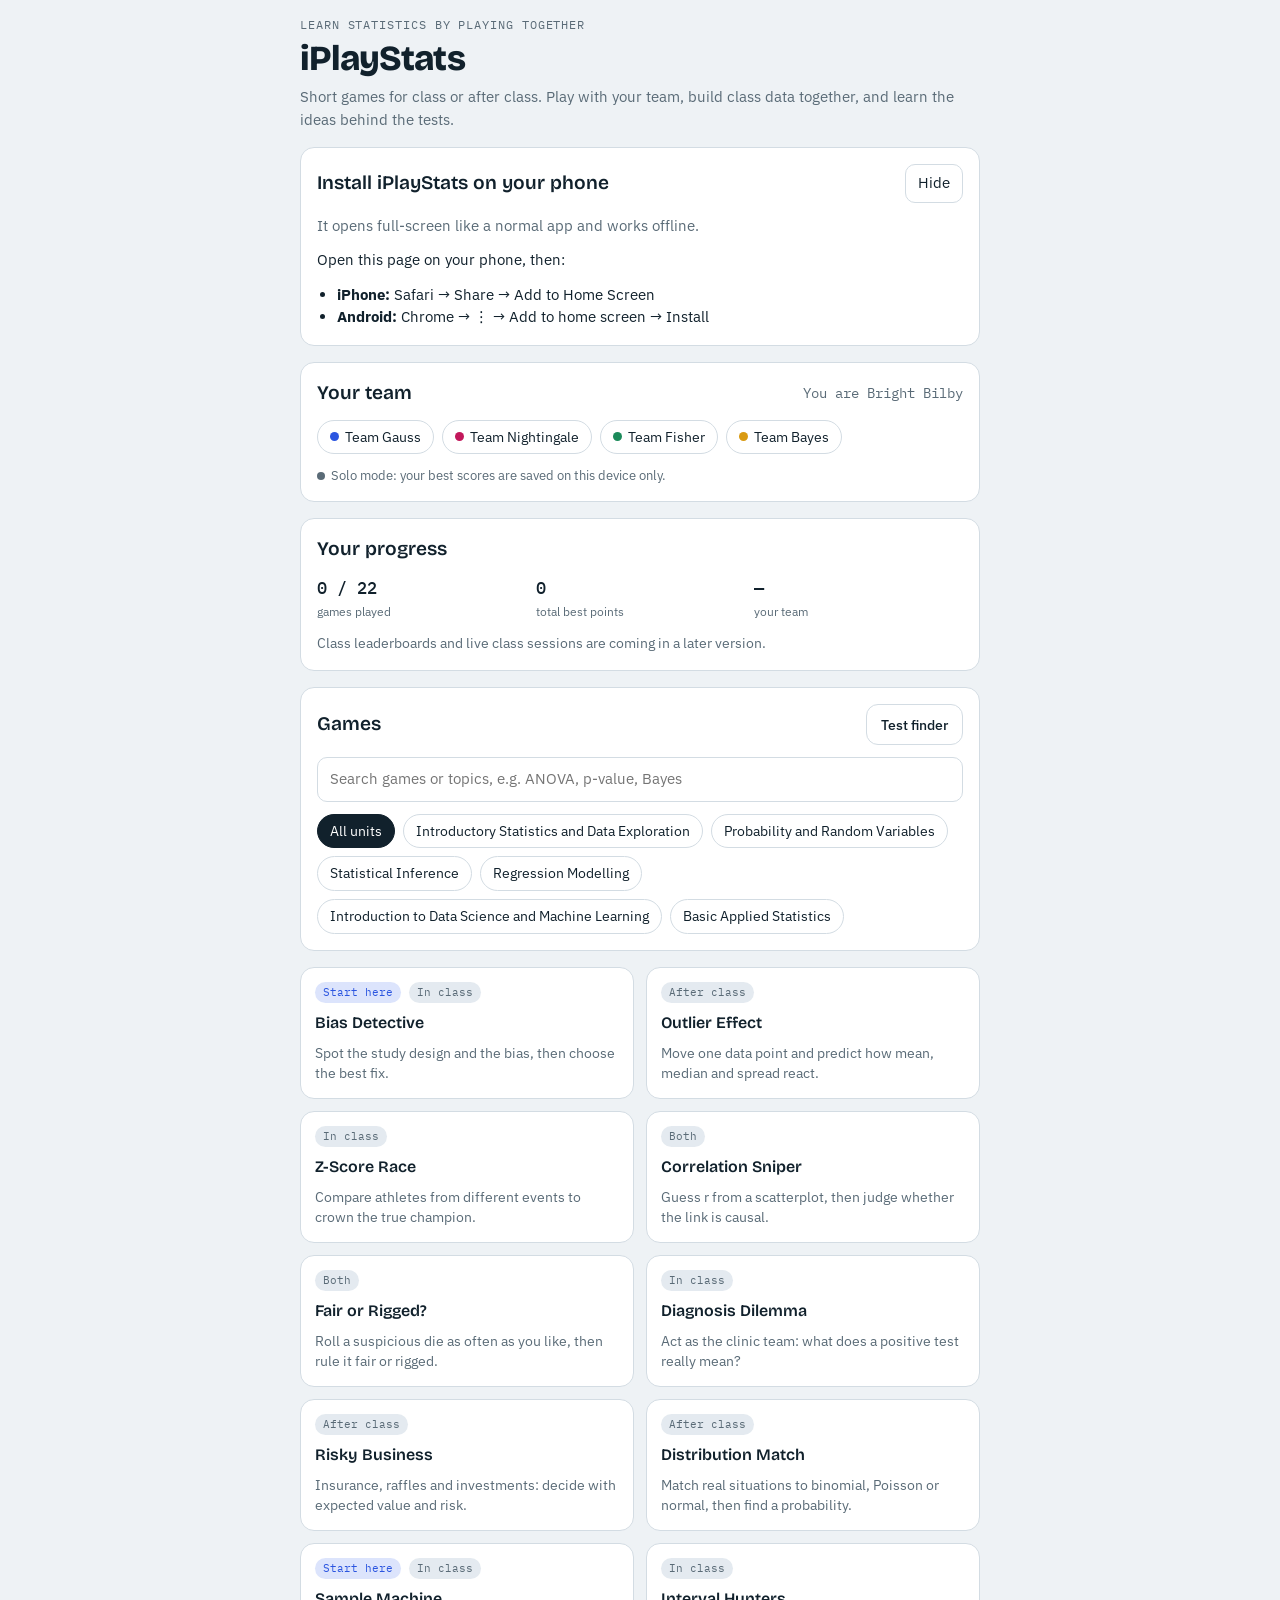
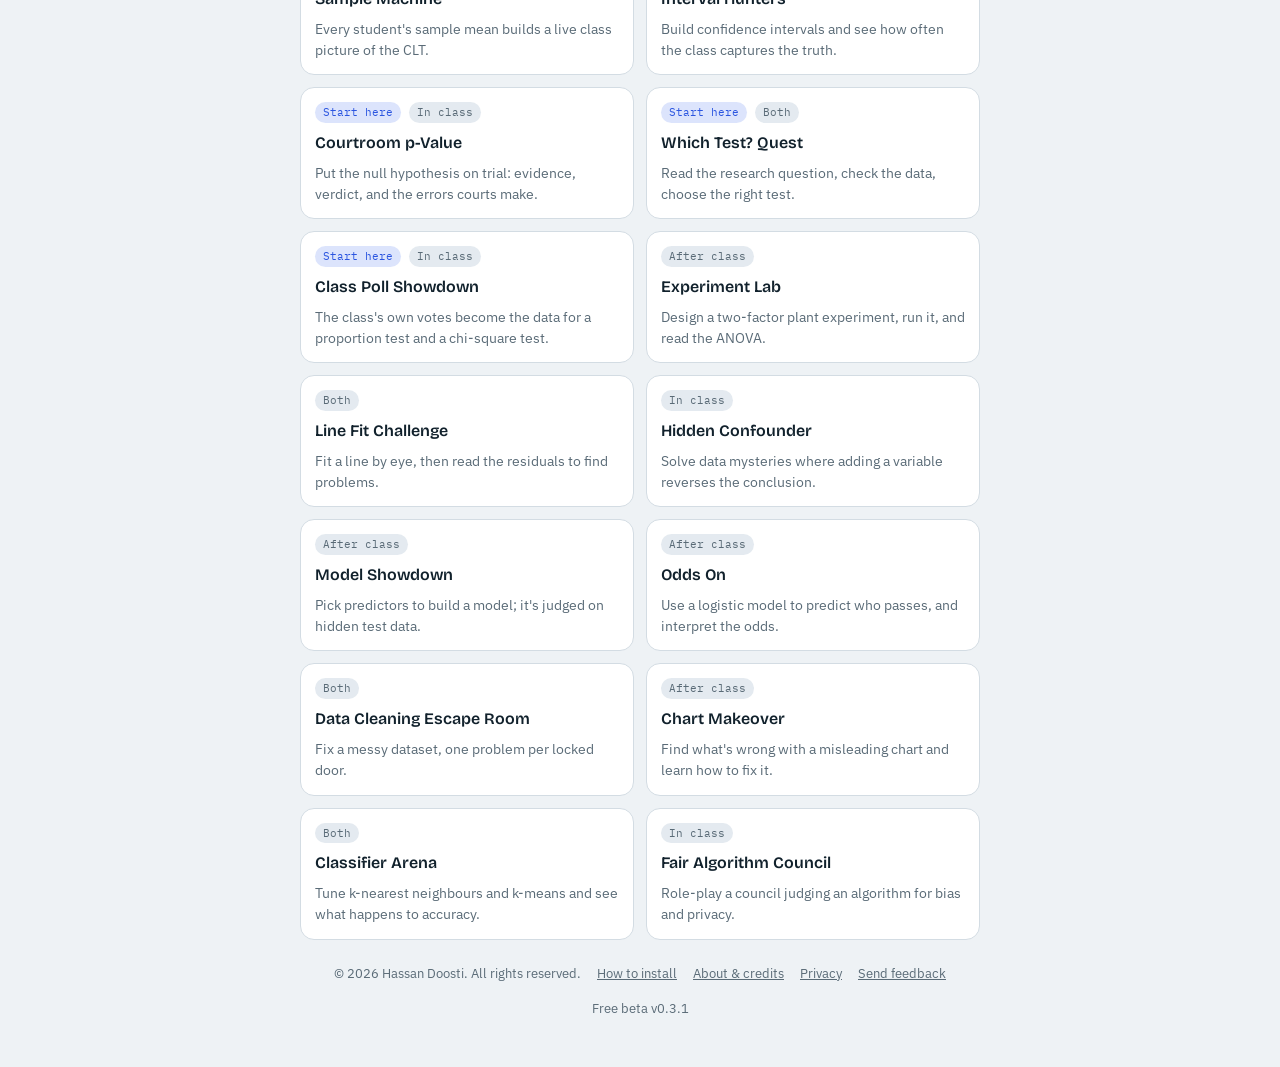
==== index.html @ 20b8076e "v0.3.1: show install guide again" ====
<!doctype html>
<html lang="en">
<head>
<meta charset="utf-8">
<meta name="viewport" content="width=device-width,initial-scale=1,viewport-fit=cover">
<meta name="description" content="22 short games for learning statistics and data science, for class or after class.">
<meta name="theme-color" content="#2B55E0">
<link rel="manifest" href="manifest.webmanifest">
<link rel="icon" href="icons/icon-192.png">
<link rel="apple-touch-icon" href="icons/apple-touch-icon.png">
<meta name="apple-mobile-web-app-capable" content="yes">
<meta name="apple-mobile-web-app-title" content="iPlayStats">
<style>:root{padding-top:env(safe-area-inset-top,0px);padding-bottom:env(safe-area-inset-bottom,0px)}body{margin:0}img{max-width:100%}[hidden]{display:none!important}</style>
<title>iPlayStats</title>
<meta name="claude:viewport-fit-sides" content="cover">
<link rel="preconnect" href="https://fonts.googleapis.com">
<link rel="preconnect" href="https://fonts.gstatic.com" crossorigin>
<link rel="stylesheet" href="https://fonts.googleapis.com/css2?family=Bricolage+Grotesque:opsz,wght@12..96,600;12..96,800&family=IBM+Plex+Sans:wght@400;500;600&family=IBM+Plex+Mono:wght@500&display=swap">
<style>
/* Layout: a phone-first arcade hub — one column of game cards, each game opens full-width with a back bar. */
:root{
  --bg:#EEF2F5; --panel:#FFFFFF; --ink:#11212C; --muted:#5A6B77; --line:#D3DCE3; --soft:#E4EAF0;
  --pop:#D99A12; --mean:#2B55E0; --mean-soft:#DCE4FC; --curve:#C2185B; --ok:#1B8A5A; --bad:#C23A2B;
  --t1:#2B55E0; --t2:#C2185B; --t3:#1B8A5A; --t4:#D99A12; --on-accent:#FFFFFF;
  --display:"Bricolage Grotesque","Segoe UI",system-ui,sans-serif;
  --body:"IBM Plex Sans",system-ui,-apple-system,"Segoe UI",sans-serif;
  --mono:"IBM Plex Mono",ui-monospace,"SFMono-Regular",Menlo,monospace;
}
@media (prefers-color-scheme: dark){:root:not([data-theme="light"]){
  --bg:#0D161D; --panel:#15212A; --ink:#E7EEF3; --muted:#93A4B1; --line:#283844; --soft:#1C2A35;
  --pop:#F0B53A; --mean:#7C9BFF; --mean-soft:#1E2B55; --curve:#FF6FA5; --ok:#4CC98D; --bad:#FF7A6B;
  --t1:#7C9BFF; --t2:#FF6FA5; --t3:#4CC98D; --t4:#F0B53A; --on-accent:#0D161D; color-scheme:dark}}
:root[data-theme="dark"]{
  --bg:#0D161D; --panel:#15212A; --ink:#E7EEF3; --muted:#93A4B1; --line:#283844; --soft:#1C2A35;
  --pop:#F0B53A; --mean:#7C9BFF; --mean-soft:#1E2B55; --curve:#FF6FA5; --ok:#4CC98D; --bad:#FF7A6B;
  --t1:#7C9BFF; --t2:#FF6FA5; --t3:#4CC98D; --t4:#F0B53A; --on-accent:#0D161D; color-scheme:dark}
*{box-sizing:border-box}
body{background:var(--bg);color:var(--ink);font-family:var(--body);font-size:15px;line-height:1.5;
  padding-left:max(16px,env(safe-area-inset-left,0px));padding-right:max(16px,env(safe-area-inset-right,0px));padding-block:16px 48px}
.wrap{max-width:680px;margin:0 auto;display:flex;flex-direction:column;gap:16px}
h1,h2,h3{font-family:var(--display);margin:0;text-wrap:balance}
h1{font-size:2.2rem;font-weight:800;letter-spacing:-.02em;line-height:1.05}
h2{font-size:1.2rem;font-weight:600}
h3{font-size:1rem;font-weight:600}
p{margin:0}
.eyebrow{font-family:var(--mono);font-size:.72rem;letter-spacing:.08em;text-transform:uppercase;color:var(--muted)}
.lead{color:var(--muted)}
.card{background:var(--panel);border:1px solid var(--line);border-radius:14px;padding:16px;display:flex;flex-direction:column;gap:12px;min-width:0}
.row{display:flex;flex-wrap:wrap;gap:8px;align-items:center}
.between{justify-content:space-between}
.chip{font:inherit;font-size:.86rem;border:1.5px solid var(--line);background:transparent;color:var(--ink);border-radius:999px;padding:6px 12px;cursor:pointer;display:inline-flex;gap:6px;align-items:center}
.chip .dot{width:9px;height:9px;border-radius:50%}
.chip[aria-pressed="true"]{border-color:var(--ink);background:var(--ink);color:var(--panel)}
.tag{font-family:var(--mono);font-size:.7rem;padding:2px 8px;border-radius:999px;background:var(--soft);color:var(--muted);white-space:nowrap}
.tag.star{background:var(--mean-soft);color:var(--mean)}
button:focus-visible,input:focus-visible,select:focus-visible,a:focus-visible{outline:3px solid var(--mean);outline-offset:2px}
.btn{font:inherit;font-weight:600;border:0;border-radius:12px;padding:11px 18px;cursor:pointer;background:var(--mean);color:var(--on-accent);font-size:.98rem}
.btn[disabled]{opacity:.45;cursor:not-allowed}
.btn.ghost{background:transparent;color:var(--ink);border:1.5px solid var(--line);font-weight:500;font-size:.9rem;padding:9px 14px}
.btn.warn{background:var(--curve)}
.seg{display:inline-flex;flex-wrap:wrap;border:1.5px solid var(--line);border-radius:10px;overflow:hidden}
.seg button{font:inherit;font-family:var(--mono);font-size:.86rem;border:0;background:transparent;color:var(--ink);padding:8px 12px;cursor:pointer}
.seg button[aria-pressed="true"]{background:var(--mean);color:var(--on-accent)}
input[type=range]{width:100%;accent-color:var(--mean)}
input[type=search],select{font:inherit;width:100%;padding:10px 12px;border-radius:10px;border:1.5px solid var(--line);background:var(--panel);color:var(--ink)}
svg{display:block;width:100%;height:auto;max-width:100%}
.axis{font-family:var(--mono);font-size:9px;fill:var(--muted)}
.big{font-family:var(--display);font-size:2.2rem;font-weight:800;color:var(--mean);line-height:1;font-variant-numeric:tabular-nums}
.num{font-family:var(--mono);font-variant-numeric:tabular-nums}
.stats{display:grid;grid-template-columns:repeat(3,minmax(0,1fr));gap:10px}
.stat{display:flex;flex-direction:column;gap:2px;min-width:0}
.stat b{font-family:var(--mono);font-weight:500;font-size:1.05rem;font-variant-numeric:tabular-nums}
.stat span{font-size:.75rem;color:var(--muted)}
.status{font-size:.8rem;color:var(--muted);display:flex;gap:6px;align-items:center}
.status .led{width:8px;height:8px;border-radius:50%;background:var(--muted);flex:none}
.status.live .led{background:var(--ok)}
.games{display:grid;grid-template-columns:repeat(2,minmax(0,1fr));gap:12px}
.gcard{text-align:left;font:inherit;color:var(--ink);background:var(--panel);border:1px solid var(--line);border-radius:14px;padding:14px;cursor:pointer;display:flex;flex-direction:column;gap:8px;min-width:0}
.gcard:hover{border-color:var(--mean)}
.gcard p{font-size:.86rem;color:var(--muted)}
.gcard .best{font-family:var(--mono);font-size:.75rem;color:var(--ok)}
.board{display:flex;flex-direction:column;gap:8px}
.bar{height:8px;border-radius:4px;background:var(--soft);overflow:hidden}
.bar i{display:block;height:100%;border-radius:4px}
.topbar{position:sticky;top:env(safe-area-inset-top,0px);z-index:5;background:var(--bg);padding-block:8px;display:flex;gap:10px;align-items:center}
body::before{content:"";position:fixed;inset:0 0 auto;height:env(safe-area-inset-top,0px);z-index:10;background:var(--bg)}
.back{font:inherit;border:1.5px solid var(--line);background:var(--panel);color:var(--ink);border-radius:10px;padding:7px 12px;cursor:pointer}
.stem{font-size:1rem}
.choices{display:flex;flex-direction:column;gap:8px}
.choice{font:inherit;text-align:left;border:1.5px solid var(--line);background:var(--panel);color:var(--ink);border-radius:12px;padding:11px 14px;cursor:pointer}
.choice:hover:not([disabled]){border-color:var(--mean)}
.choice.right{border-color:var(--ok);background:color-mix(in srgb,var(--ok) 12%,var(--panel))}
.choice.wrong{border-color:var(--bad);background:color-mix(in srgb,var(--bad) 10%,var(--panel))}
.choice[disabled]{cursor:default}
.feedback{border-left:4px solid var(--ok);padding:10px 12px;background:var(--bg);border-radius:0 10px 10px 0}
.feedback.no{border-left-color:var(--bad)}
.dots{display:flex;gap:5px;flex-wrap:wrap}
.dots i{width:22px;height:6px;border-radius:3px;background:var(--line)}
.dots i.ok{background:var(--ok)}.dots i.no{background:var(--bad)}.dots i.cur{background:var(--mean)}
.role{font-family:var(--mono);font-size:.75rem;padding:3px 10px;border-radius:999px;background:var(--mean-soft);color:var(--mean);align-self:flex-start}
table.t{border-collapse:collapse;width:100%;font-size:.85rem}
table.t th,table.t td{border-bottom:1px solid var(--line);padding:6px 8px;text-align:left;vertical-align:top}
table.t th{font-family:var(--mono);font-size:.72rem;color:var(--muted);font-weight:500;text-transform:uppercase;letter-spacing:.05em}
.scroll{overflow-x:auto;max-width:100%}
.legend{display:flex;flex-wrap:wrap;gap:12px;font-size:.78rem;color:var(--muted)}
.legend i{display:inline-block;width:14px;height:3px;vertical-align:middle;margin-right:5px;border-radius:2px}
.toast{position:fixed;left:50%;transform:translateX(-50%);bottom:calc(16px + env(safe-area-inset-bottom,0px));background:var(--ink);color:var(--panel);padding:10px 16px;border-radius:12px;font-size:.9rem;z-index:20;max-width:calc(100% - 32px)}
.drop{animation:drop .45s ease-out both}
@keyframes drop{from{opacity:0;transform:translateY(-12px)}to{opacity:1;transform:none}}
@media (prefers-reduced-motion: reduce){.drop{animation:none}}
@media (max-width:440px){h1{font-size:1.85rem}.games{grid-template-columns:minmax(0,1fr)}.stats{grid-template-columns:repeat(2,minmax(0,1fr))}}
</style>
</head>
<body>
<div class="wrap" id="app"></div>
<div class="toast" id="toast" hidden></div>

<script src="config.js"></script>
<script>
/* ================= iPlayStats core ================= */
(function(){
const A = window.APP = {games:[]};
A.reg = g => A.games.push(g);

/* ---------- units ---------- */
A.UNITS = {
  intro:{name:"Introductory Statistics and Data Exploration"},
  prob:{name:"Probability and Random Variables"},
  inf:{name:"Statistical Inference"},
  reg:{name:"Regression Modelling"},
  ds:{name:"Introduction to Data Science and Machine Learning"},
  bas:{name:"Basic Applied Statistics"}
};
A.TEAMS = [{id:"gauss",name:"Team Gauss",c:"var(--t1)"},{id:"nightingale",name:"Team Nightingale",c:"var(--t2)"},{id:"fisher",name:"Team Fisher",c:"var(--t3)"},{id:"bayes",name:"Team Bayes",c:"var(--t4)"}];

/* ---------- test finder ---------- */
const IA="Statistical Inference; Basic Applied Statistics", BA="Basic Applied Statistics", RG="Regression Modelling";
A.TESTS = [
 ["Comparing means","One-sample t-test","One mean vs a target value",IA],
 ["Comparing means","Two-sample (independent) t-test","Means of two separate groups",IA],
 ["Comparing means","Paired t-test","Two measurements on the same subjects",IA],
 ["Comparing means","One-way ANOVA","Means of 3+ groups, one factor",BA],
 ["Comparing means","Two-way ANOVA","Two factors and their interaction",BA],
 ["Proportions and categorical data","One-sample proportion test","One proportion vs a target value",IA],
 ["Proportions and categorical data","Two-sample proportion test","Proportions of two groups",IA],
 ["Proportions and categorical data","Chi-square goodness-of-fit","One categorical variable vs an expected distribution",IA],
 ["Proportions and categorical data","Chi-square test of independence","Association between two categorical variables",IA],
 ["Nonparametric alternatives","Sign test / Wilcoxon signed-rank","Instead of one-sample or paired t-test",BA],
 ["Nonparametric alternatives","Mann–Whitney U","Instead of two-sample t-test",BA],
 ["Nonparametric alternatives","Kruskal–Wallis","Instead of one-way ANOVA",BA],
 ["Nonparametric alternatives","Friedman","Instead of repeated-measures or blocked ANOVA",BA],
 ["Simulation-based inference","Bootstrap confidence interval","Interval estimate without formula assumptions","Statistical Inference"],
 ["Simulation-based inference","Randomisation (permutation) test","Group comparison without formula assumptions","Statistical Inference"],
 ["Relationships and models","Test for correlation","Linear association between two numeric variables",RG],
 ["Relationships and models","t-test for a regression coefficient","Whether a predictor matters, others held constant",RG],
 ["Relationships and models","F-test (overall or nested models)","Comparing a fuller model with a simpler one",RG],
 ["Relationships and models","Wald / likelihood-ratio test (logistic)","Predictors of a binary outcome",RG],
 ["Model evaluation","Train/test split and cross-validation","Checking a predictive model on unseen data","Introduction to Data Science and Machine Learning"]
];

/* ---------- random + stats ---------- */
const S = A.S = {};
S.mulberry = a => () => {a|=0;a=a+0x6D2B79F5|0;let t=Math.imul(a^a>>>15,1|a);t=t+Math.imul(t^t>>>7,61|t)^t;return((t^t>>>14)>>>0)/4294967296};
S.r = Math.random;
S.unif = (a,b) => a + (b-a)*S.r();
S.int = (a,b) => Math.floor(S.unif(a,b+1));
S.pick = arr => arr[Math.floor(S.r()*arr.length)];
S.shuffle = arr => {const a=arr.slice();for(let i=a.length-1;i>0;i--){const j=Math.floor(S.r()*(i+1));[a[i],a[j]]=[a[j],a[i]]}return a};
S.norm = (m=0,s=1) => {let u=0,v=0;while(!u)u=S.r();while(!v)v=S.r();return m+s*Math.sqrt(-2*Math.log(u))*Math.cos(2*Math.PI*v)};
S.mean = a => a.reduce((x,y)=>x+y,0)/a.length;
S.sd = a => {const m=S.mean(a);return Math.sqrt(a.reduce((x,y)=>x+(y-m)**2,0)/(a.length-1))};
S.median = a => {const b=a.slice().sort((x,y)=>x-y),n=b.length;return n%2?b[(n-1)/2]:(b[n/2-1]+b[n/2])/2};
S.cor = (x,y) => {const mx=S.mean(x),my=S.mean(y);let sxy=0,sxx=0,syy=0;for(let i=0;i<x.length;i++){sxy+=(x[i]-mx)*(y[i]-my);sxx+=(x[i]-mx)**2;syy+=(y[i]-my)**2}return sxy/Math.sqrt(sxx*syy)};
S.fmt = (x,d=2) => (x==null||!isFinite(x))?"—":(+x).toFixed(d);
S.pfmt = p => p<0.001?"< 0.001":p.toFixed(3);
function erf(x){const t=1/(1+0.3275911*Math.abs(x));const y=1-(((((1.061405429*t-1.453152027)*t)+1.421413741)*t-0.284496736)*t+0.254829592)*t*Math.exp(-x*x);return x>=0?y:-y}
S.ncdf = z => 0.5*(1+erf(z/Math.SQRT2));
S.npdf = (x,m=0,s=1) => Math.exp(-0.5*((x-m)/s)**2)/(s*Math.sqrt(2*Math.PI));
S.qnorm = p => {const a=[-39.6968302866538,220.946098424521,-275.928510446969,138.357751867269,-30.6647980661472,2.50662827745924],b=[-54.4760987982241,161.585836858041,-155.698979859887,66.8013118877197,-13.2806815528857],c=[-0.00778489400243029,-0.322396458041136,-2.40075827716184,-2.54973253934373,4.37466414146497,2.93816398269878],d=[0.00778469570904146,0.32246712907004,2.445134137143,3.75440866190742];const pl=0.02425;let q,r;if(p<pl){q=Math.sqrt(-2*Math.log(p));return(((((c[0]*q+c[1])*q+c[2])*q+c[3])*q+c[4])*q+c[5])/((((d[0]*q+d[1])*q+d[2])*q+d[3])*q+1)}if(p<=1-pl){q=p-0.5;r=q*q;return(((((a[0]*r+a[1])*r+a[2])*r+a[3])*r+a[4])*r+a[5])*q/(((((b[0]*r+b[1])*r+b[2])*r+b[3])*r+b[4])*r+1)}q=Math.sqrt(-2*Math.log(1-p));return-(((((c[0]*q+c[1])*q+c[2])*q+c[3])*q+c[4])*q+c[5])/((((d[0]*q+d[1])*q+d[2])*q+d[3])*q+1)};
function lgamma(x){const g=[76.18009172947146,-86.50532032941677,24.01409824083091,-1.231739572450155,0.1208650973866179e-2,-0.5395239384953e-5];let y=x,t=x+5.5;t-=(x+0.5)*Math.log(t);let s=1.000000000190015;for(let j=0;j<6;j++)s+=g[j]/++y;return -t+Math.log(2.5066282746310005*s/x)}
function betacf(a,b,x){let m,m2,aa,c=1,d=1-(a+b)*x/(a+1),del,h,qab=a+b,qap=a+1,qam=a-1;if(Math.abs(d)<1e-30)d=1e-30;d=1/d;h=d;for(m=1;m<=200;m++){m2=2*m;aa=m*(b-m)*x/((qam+m2)*(a+m2));d=1+aa*d;if(Math.abs(d)<1e-30)d=1e-30;c=1+aa/c;if(Math.abs(c)<1e-30)c=1e-30;d=1/d;h*=d*c;aa=-(a+m)*(qab+m)*x/((a+m2)*(qap+m2));d=1+aa*d;if(Math.abs(d)<1e-30)d=1e-30;c=1+aa/c;if(Math.abs(c)<1e-30)c=1e-30;d=1/d;del=d*c;h*=del;if(Math.abs(del-1)<3e-12)break}return h}
S.ibeta = (x,a,b) => {if(x<=0)return 0;if(x>=1)return 1;const bt=Math.exp(lgamma(a+b)-lgamma(a)-lgamma(b)+a*Math.log(x)+b*Math.log(1-x));return x<(a+1)/(a+b+2)?bt*betacf(a,b,x)/a:1-bt*betacf(b,a,1-x)/b};
S.tcdf = (t,df) => {const x=df/(df+t*t),p=0.5*S.ibeta(x,df/2,0.5);return t>0?1-p:p};
S.tp2 = (t,df) => 2*(1-S.tcdf(Math.abs(t),df));
S.tq = (p,df) => {let lo=-60,hi=60;for(let i=0;i<80;i++){const m=(lo+hi)/2;if(S.tcdf(m,df)<p)lo=m;else hi=m}return (lo+hi)/2};
S.fp = (f,d1,d2) => f<=0?1:S.ibeta(d2/(d2+d1*f),d2/2,d1/2);
function gser(a,x){let sum=1/a,del=sum,ap=a;for(let n=0;n<300;n++){ap++;del*=x/ap;sum+=del;if(Math.abs(del)<Math.abs(sum)*1e-12)break}return sum*Math.exp(-x+a*Math.log(x)-lgamma(a))}
function gcf(a,x){let b=x+1-a,c=1e30,d=1/b,h=d;for(let i=1;i<300;i++){const an=-i*(i-a);b+=2;d=an*d+b;if(Math.abs(d)<1e-30)d=1e-30;c=b+an/c;if(Math.abs(c)<1e-30)c=1e-30;d=1/d;const del=d*c;h*=del;if(Math.abs(del-1)<1e-12)break}return Math.exp(-x+a*Math.log(x)-lgamma(a))*h}
S.chip = (x,df) => {if(x<=0)return 1;const a=df/2,xx=x/2;return xx<a+1?1-gser(a,xx):gcf(a,xx)};
S.binom = (n,k,p) => {let c=1;for(let i=0;i<k;i++)c=c*(n-i)/(i+1);return c*p**k*(1-p)**(n-k)};
S.pois = (l,k) => {let r=Math.exp(-l);for(let i=1;i<=k;i++)r*=l/i;return r};

/* ---------- charts ---------- */
const C = A.C = {};
C.W = 360;
C.scale = (d0,d1,r0,r1) => v => r0+(v-d0)/(d1-d0)*(r1-r0);
C.xaxis = (sx,y,lo,hi,step,fmt=v=>v,label="") => {let s=`<line x1="${sx(lo)}" x2="${sx(hi)}" y1="${y}" y2="${y}" stroke="var(--line)"/>`;for(let t=lo;t<=hi+1e-9;t+=step){const v=+t.toFixed(6);s+=`<line x1="${sx(v)}" x2="${sx(v)}" y1="${y}" y2="${y+4}" stroke="var(--line)"/><text class="axis" x="${sx(v)}" y="${y+14}" text-anchor="middle">${fmt(v)}</text>`}if(label)s+=`<text class="axis" x="${sx(hi)}" y="${y+26}" text-anchor="end">${label}</text>`;return s};
C.yaxis = (sy,x,lo,hi,step,fmt=v=>v) => {let s=`<line x1="${x}" x2="${x}" y1="${sy(lo)}" y2="${sy(hi)}" stroke="var(--line)"/>`;for(let t=lo;t<=hi+1e-9;t+=step){const v=+t.toFixed(6);s+=`<line x1="${x-4}" x2="${x}" y1="${sy(v)}" y2="${sy(v)}" stroke="var(--line)"/><text class="axis" x="${x-6}" y="${sy(v)+3}" text-anchor="end">${fmt(v)}</text>`}return s};
C.svg = (h,inner,label) => `<svg viewBox="0 0 ${C.W} ${h}" role="img" aria-label="${A.esc(label||"chart")}">${inner}</svg>`;
C.bars = (labels,vals,opts={}) => {const H=opts.h||170,b=H-34,t=12,L=30,R=C.W-8,mx=opts.max||Math.max(1,...vals),bw=(R-L)/vals.length;let s="";const sy=C.scale(0,mx,b,t);s+=C.yaxis(sy,L,0,mx,niceStep(mx),v=>opts.pct?Math.round(v*100)+"%":+v.toFixed(2));vals.forEach((v,i)=>{s+=`<rect x="${L+i*bw+bw*0.15}" y="${sy(v)}" width="${bw*0.7}" height="${b-sy(v)}" rx="2" fill="${(opts.colors&&opts.colors[i])||"var(--mean)"}"/><text class="axis" x="${L+i*bw+bw/2}" y="${b+14}" text-anchor="middle">${A.esc(labels[i])}</text>`});if(opts.ref!=null)s+=`<line x1="${L}" x2="${R}" y1="${sy(opts.ref)}" y2="${sy(opts.ref)}" stroke="var(--curve)" stroke-dasharray="4 3" stroke-width="1.5"/>`;return C.svg(H,s,opts.label)};
function niceStep(mx){const raw=mx/4,p=10**Math.floor(Math.log10(raw)),m=raw/p;return (m<1.5?1:m<3?2:m<7?5:10)*p}
C.nice = niceStep;

/* ---------- utils ---------- */
A.esc = s => String(s).replace(/[&<>"]/g,c=>({"&":"&amp;","<":"&lt;",">":"&gt;",'"':"&quot;"}[c]));
A.h = (tag,attrs={},html="") => {const e=document.createElement(tag);for(const k in attrs){if(k==="class")e.className=attrs[k];else e.setAttribute(k,attrs[k])}e.innerHTML=html;return e};
const store = A.store = {get(k,d){try{const v=localStorage.getItem("ss."+k);return v==null?d:JSON.parse(v)}catch(e){return d}},set(k,v){try{localStorage.setItem("ss."+k,JSON.stringify(v))}catch(e){}}};
let toastT; A.toast = msg => {const t=document.getElementById("toast");t.textContent=msg;t.hidden=false;clearTimeout(toastT);toastT=setTimeout(()=>t.hidden=true,2600)};

/* ---------- player ---------- */
const ADJ=["Curious","Brave","Clever","Swift","Calm","Bold","Bright","Lucky"],ANI=["Quokka","Wombat","Numbat","Echidna","Bilby","Platypus","Cockatoo","Kookaburra"];
A.me = {nick:store.get("nick",null),team:store.get("team",null)};
if(!A.me.nick){A.me.nick=S.pick(ADJ)+" "+S.pick(ANI);store.set("nick",A.me.nick)}
A.best = store.get("best",{});

/* ---------- class pool (db) ---------- */
A.pool = {db:null,state:"connecting",canWrite:true,canEdit:false,round:"r0",plays:[],listeners:new Set()};
A.onPool = fn => {A.pool.listeners.add(fn);return ()=>A.pool.listeners.delete(fn)};
const poolChanged = () => A.pool.listeners.forEach(f=>{try{f()}catch(e){}});
A.award = (gameId,points,max) => {
  const prev=A.best[gameId];
  if(!prev||points>prev.points){A.best[gameId]={points,max};store.set("best",A.best)}
  if(A.pool.db&&A.pool.canWrite&&A.me.team&&points>0){
    A.pool.db.collection("plays").add({round:A.pool.round,game:gameId,team:A.me.team,points,at:Date.now()}).catch(err=>{if(err&&err.code==="invalid_argument"){A.pool.canWrite=false;poolChanged()}});
  }
  if(!A.pool.db){A.toast(`You scored ${points}/${max}. Best scores are saved on this device.`);return}
  A.toast(A.me.team?`+${points} points for ${A.TEAMS.find(t=>t.id===A.me.team).name}`:`You scored ${points}. Pick a team on the home screen to earn team points.`);
};
async function connect(){
  const use=window.claude&&window.claude.use?n=>window.claude.use(n):async()=>null;
  let db=null,user=null;
  try{[db,user]=await Promise.all([use("db"),use("user")])}catch(e){}
  if(user){try{A.pool.canEdit=!!(await user.canEdit())}catch(e){}try{if((await user.can("data.write"))===false)A.pool.canWrite=false}catch(e){}}
  if(!db){A.pool.state="local";poolChanged();return}
  A.pool.db=db;
  let unsub=null;const timer=setTimeout(()=>{if(A.pool.state==="connecting"){A.pool.state="stale";poolChanged()}},10000);
  const watch=()=>{if(unsub)unsub();A.pool.plays=[];
    unsub=db.collection("plays").where("round","==",A.pool.round).limit(1000).onSnapshot(snap=>{
      A.pool.plays=snap.docs.map(d=>d.data()||{}).filter(p=>A.TEAMS.some(t=>t.id===p.team)&&typeof p.points==="number"&&p.points>=0&&p.points<=200);
      if(!snap.metadata.fromCache){A.pool.state="live";clearTimeout(timer)}poolChanged();
    },()=>{clearTimeout(timer);A.pool.state="local";A.pool.db=null;poolChanged()})};
  db.doc("settings/round").onSnapshot(snap=>{const d=snap.exists?snap.data():null;const r=d&&typeof d.round==="string"&&/^r\d+$/.test(d.round)?d.round:"r0";if(r!==A.pool.round||!unsub){A.pool.round=r;watch();poolChanged()}},()=>{if(!unsub)watch()});
}
A.statusText = () => ({connecting:"Connecting to the class pool…",
  live:A.pool.canWrite?"Live: your points and class data join the class pool.":"Live, view-only: you can watch the class, but your results stay on this device.",
  stale:"The class pool hasn't answered yet. Your results are saved on this device.",
  local:"Solo mode: your best scores are saved on this device only."})[A.pool.state];

/* ---------- hints ---------- */
A.curHints=[];
A.hintUI=(box,penalty,onUse)=>{const hs=A.curHints||[];if(!hs.length)return;let k=0;
  const wrap=A.h("div",{class:"hintwrap",style:"display:flex;flex-direction:column;gap:8px"},`<button class="btn ghost hintbtn" type="button" style="align-self:flex-start">Show a hint${penalty?" (half points for this question)":""}</button><div class="hints"></div>`);
  box.appendChild(wrap);const btn=wrap.querySelector(".hintbtn"),list=wrap.querySelector(".hints");
  btn.addEventListener("click",()=>{if(k>=hs.length)return;if(k===0&&onUse)onUse();list.insertAdjacentHTML("beforeend",`<p class="hint" style="background:var(--mean-soft);color:var(--ink);border-radius:10px;padding:8px 12px;font-size:.92rem"><strong>Hint ${k+1}:</strong> ${A.esc(hs[k])}</p>`);k++;btn.textContent=k<hs.length?"Another hint":"No more hints";if(k>=hs.length)btn.disabled=true})};
/* ---------- quiz engine ---------- */
/* cfg: {id, intro, n, gen(i) -> {role?, html, choices[], answer, explain, after?}, points=10} */
A.quiz = (el,cfg) => {
  const pts=cfg.points||10;let hinted=false,i=0,score=0,res=[],q=null,step=0;
  const box=A.h("div",{class:"card"});el.appendChild(box);
  const start=()=>{i=0;score=0;res=[];next()};
  const next=()=>{q=cfg.gen(i);step=0;draw()};
  const cur=()=>q.steps?q.steps[step]:q;
  function draw(){
    const s=cur();
    box.innerHTML=`<div class="row between"><div class="dots">${Array.from({length:cfg.n},(_,k)=>`<i class="${k<res.length?(res[k]?"ok":"no"):k===i?"cur":""}"></i>`).join("")}</div><span class="num lead">${score} pts</span></div>`+
      (q.role?`<span class="role">Your role: ${A.esc(q.role)}</span>`:"")+
      (step===0&&q.html?`<div class="stem">${q.html}</div>`:"")+(s.html&&q.steps?`<div class="stem">${s.html}</div>`:"")+
      `<div class="choices">${s.choices.map((c,k)=>`<button class="choice" data-k="${k}">${c}</button>`).join("")}</div><div class="fb"></div>`;
    box.querySelectorAll(".choice").forEach(b=>b.addEventListener("click",()=>answer(+b.dataset.k)));
    hinted=false;A.hintUI(box.querySelector(".fb").parentNode.insertBefore(A.h("div"),box.querySelector(".fb")),true,()=>{hinted=true});
  }
  function answer(k){
    const s=cur(),ok=k===s.answer;
    box.querySelectorAll(".choice").forEach((b,j)=>{b.disabled=true;if(j===s.answer)b.classList.add("right");else if(j===k)b.classList.add("wrong")});
    const last=!q.steps||step===q.steps.length-1;
    const hw=box.querySelector(".hintwrap .hintbtn");if(hw)hw.disabled=true;
    if(ok)score+=Math.round((q.steps?pts/q.steps.length:pts)*(hinted?0.5:1));
    const fb=box.querySelector(".fb");
    fb.innerHTML=`<div class="feedback ${ok?"":"no"}"><p><strong>${ok?"Correct.":"Not quite."}</strong> ${s.explain||""}</p></div><div class="row" style="margin-top:10px"><button class="btn" id="qn">${last?(i===cfg.n-1?"See results":"Next"):"Continue"}</button></div>`;
    if(q.steps&&!ok)q._miss=true;
    box.querySelector("#qn").addEventListener("click",()=>{
      if(!last){step++;draw();return}
      res.push(q.steps?!q._miss:ok);i++;
      if(i<cfg.n)next();else finish();
    });
  }
  function finish(){
    const max=cfg.n*pts;A.award(cfg.id,score,max);
    box.innerHTML=`<h2>${score} / ${max} points</h2><p class="lead">${score>=max*0.8?"Excellent work.":score>=max*0.5?"Good effort. Play again to lock in the ideas.":"Tricky one. Talk the explanations through with your team, then try again."}</p><div class="row"><button class="btn" id="again">Play again</button></div>`;
    box.querySelector("#again").addEventListener("click",start);
  }
  if(cfg.intro){box.innerHTML=`<p>${cfg.intro}</p><div class="row"><button class="btn" id="go">Start</button></div>`;box.querySelector("#go").addEventListener("click",start)}else start();
};
/* score helper for interactive games: n rounds, custom per-round scoring */
A.rounds = (el,cfg) => { /* cfg: {id,n,max,render(box,api)} api:{round,add(points),next()} */
  let r=0,score=0;const box=A.h("div",{class:"card"});el.appendChild(box);
  const api={get round(){return r},add:p=>{score+=p},get score(){return score},
    next:()=>{r++;if(r<cfg.n)paint();else{const max=cfg.n*cfg.max;A.award(cfg.id,Math.round(score),max);box.innerHTML=`<h2>${Math.round(score)} / ${max} points</h2><p class="lead">${score>=max*0.8?"Excellent work.":"Play again to sharpen your eye."}</p><div class="row"><button class="btn" id="again">Play again</button></div>`;box.querySelector("#again").addEventListener("click",()=>{r=0;score=0;paint()})}}};
  const paint=()=>{box.innerHTML=`<div class="row between"><span class="eyebrow">Round ${r+1} of ${cfg.n}</span><span class="num lead">${Math.round(score)} pts</span></div><div class="body" style="display:flex;flex-direction:column;gap:12px"></div><div class="hb"></div>`;cfg.render(box.querySelector(".body"),api);A.hintUI(box.querySelector(".hb"),false)};
  paint();
};
A.mc = (choices,answer) => { /* shuffle choices keeping answer */ const idx=S.shuffle(choices.map((_,k)=>k));return {choices:idx.map(k=>choices[k]),answer:idx.indexOf(answer)} };

/* ---------- install guide (web build only) ---------- */
A.installEvt=null;
window.addEventListener("beforeinstallprompt",e=>{e.preventDefault();A.installEvt=e;if(view==="home")renderHome()});
window.addEventListener("appinstalled",()=>{A.installEvt=null;store.set("installed",true);if(view==="home")renderHome()});
function installCard(){
  if(!window.SS_CONFIG)return "";
  const standalone=(window.matchMedia&&matchMedia("(display-mode: standalone)").matches)||navigator.standalone===true;
  if(standalone||store.get("installHidden",false))return "";
  const ua=navigator.userAgent||"",ios=/iPhone|iPad|iPod/.test(ua)||(/Macintosh/.test(ua)&&"ontouchend" in document),android=/Android/.test(ua);
  const steps=ios?`<ol style="margin:0;padding-left:20px"><li>Open this page in <strong>Safari</strong>.</li><li>Tap the <strong>Share</strong> button (square with an up arrow).</li><li>Tap <strong>Add to Home Screen</strong>, then <strong>Add</strong>.</li></ol>`
    :android?`<ol style="margin:0;padding-left:20px"><li>In <strong>Chrome</strong>, tap the <strong>⋮</strong> menu (top right).</li><li>Tap <strong>Add to home screen</strong> (or <strong>Install app</strong>).</li><li>Choose <strong>Install</strong>, not “Create shortcut”.</li></ol>`
    :`<p>Open this page on your phone, then:</p><ul style="margin:0;padding-left:20px"><li><strong>iPhone:</strong> Safari → Share → Add to Home Screen</li><li><strong>Android:</strong> Chrome → ⋮ → Add to home screen → Install</li></ul>`;
  return `<section class="card" id="installcard"><div class="row between"><h2>Install iPlayStats on your phone</h2><button class="back" id="hideinst" aria-label="Hide install guide">Hide</button></div><p class="lead">It opens full-screen like a normal app and works offline.</p>${A.installEvt?`<button class="btn" id="doinst" style="align-self:flex-start">Install app</button><p class="lead" style="font-size:.85rem">Or do it from the menu:</p>`:""}${steps}</section>`;
}
/* ---------- hub ---------- */
let filter=store.get("filter","all"),query="",cleanup=null,view="home";
const app=document.getElementById("app");
function unitTags(g){return g.units.map(([u,l])=>`<span class="tag">${A.esc(A.UNITS[u].name)} · ULO ${l.join(", ")}</span>`).join("")}
function renderHome(){
  view="home";
  const counts=Object.fromEntries(A.TEAMS.map(t=>[t.id,0]));
  A.pool.plays.forEach(p=>counts[p.team]+=p.points);
  const mx=Math.max(1,...Object.values(counts));
  const q=query.toLowerCase();
  const list=A.games.filter(g=>(filter==="all"||g.units.some(u=>u[0]===filter))&&(!q||(g.title+" "+g.topics+" "+g.blurb+" "+g.units.map(u=>A.UNITS[u[0]].name).join(" ")).toLowerCase().includes(q)));
  app.innerHTML=`
  <header style="display:flex;flex-direction:column;gap:8px">
    <span class="eyebrow">Learn statistics by playing together</span>
    <h1>iPlayStats</h1>
    <p class="lead">Short games for class or after class. Play with your team, build class data together, and learn the ideas behind the tests.</p>
  </header>
  ${installCard()}
  <section class="card"><div class="row between"><h2>Your team</h2><span class="num lead" style="font-size:.85rem">You are ${A.esc(A.me.nick)}</span></div>
    <div class="row">${A.TEAMS.map(t=>`<button class="chip" data-team="${t.id}" aria-pressed="${A.me.team===t.id}"><span class="dot" style="background:${t.c}"></span>${t.name}</button>`).join("")}</div>
    <div class="status ${A.pool.state==="live"&&A.pool.canWrite?"live":""}"><span class="led"></span><span>${A.statusText()}</span></div></section>
  ${A.pool.state==="local"?`<section class="card"><h2>Your progress</h2><div class="stats"><div class="stat"><b>${Object.keys(A.best).filter(k=>A.games.some(g=>g.id===k)).length} / ${A.games.length}</b><span>games played</span></div><div class="stat"><b>${Object.values(A.best).reduce((a,b)=>a+b.points,0)}</b><span>total best points</span></div><div class="stat"><b>${A.me.team?A.TEAMS.find(t=>t.id===A.me.team).name.replace("Team ",""):"—"}</b><span>your team</span></div></div><p class="lead" style="font-size:.85rem">Class leaderboards and live class sessions are coming in a later version.</p></section>`:`<section class="card"><h2>Team leaderboard this round</h2><div class="board">${A.TEAMS.map(t=>`<div><div class="row between"><span>${t.name}</span><b class="num" style="font-weight:500">${counts[t.id]}</b></div><div class="bar"><i style="width:${counts[t.id]/mx*100}%;background:${t.c}"></i></div></div>`).join("")}</div>
    ${A.pool.db&&A.pool.canEdit?`<div class="row"><button class="btn ghost" id="newround">Start a new round</button><span class="lead" id="rn" style="font-size:.85rem">Lecturer only: resets the leaderboard and class data.</span></div>`:""}</section>`}
  <section class="card"><div class="row between"><h2>Games</h2><button class="btn ghost" id="tf">Test finder</button></div>
    <input type="search" id="q" placeholder="Search games or topics, e.g. ANOVA, p-value, Bayes" value="${A.esc(query)}" aria-label="Search games">
    <div class="row" id="filters"><button class="chip" data-f="all" aria-pressed="${filter==="all"}">All units</button>${Object.entries(A.UNITS).map(([k,u])=>`<button class="chip" data-f="${k}" aria-pressed="${filter===k}">${u.name}</button>`).join("")}</div></section>
  <div class="games">${list.map(g=>`<button class="gcard" data-g="${g.id}"><div class="row">${g.star?`<span class="tag star">Start here</span>`:""}<span class="tag">${g.mode}</span></div><h3>${A.esc(g.title)}</h3><p>${A.esc(g.blurb)}</p>${A.best[g.id]?`<span class="best">Best: ${A.best[g.id].points}/${A.best[g.id].max}</span>`:""}</button>`).join("")||`<p class="lead">No games match that search.</p>`}</div>
  ${window.SS_CONFIG?`<footer class="row" style="justify-content:center;gap:16px;font-size:.82rem;color:var(--muted);padding-top:8px"><span>© ${new Date().getFullYear()>2026?"2026–"+new Date().getFullYear():"2026"} ${A.esc(window.SS_CONFIG.owner||"")}. All rights reserved.</span><a href="#home" id="showinst" style="color:var(--muted)">How to install</a><a href="about.html" style="color:var(--muted)">About &amp; credits</a><a href="privacy.html" style="color:var(--muted)">Privacy</a>${window.SS_CONFIG.feedbackUrl?`<a href="${A.esc(window.SS_CONFIG.feedbackUrl)}" target="_blank" rel="noopener" style="color:var(--muted)">Send feedback</a>`:""}${window.SS_CONFIG.contactEmail?`<span>Contact: <span style="user-select:all">${A.esc(window.SS_CONFIG.contactEmail)}</span></span>`:""}<span>Free beta ${A.esc(window.SS_CONFIG.version||"")}</span></footer>`:""}`;
  const si=app.querySelector("#showinst");if(si)si.addEventListener("click",e=>{e.preventDefault();store.set("installHidden",false);renderHome();window.scrollTo(0,0)});
  const hi=app.querySelector("#hideinst");if(hi)hi.addEventListener("click",()=>{store.set("installHidden",true);renderHome();A.toast("Hidden. Tap How to install at the bottom to show it again.")});
  const di=app.querySelector("#doinst");if(di)di.addEventListener("click",async()=>{const e=A.installEvt;if(!e)return;e.prompt();try{await e.userChoice}catch(x){}A.installEvt=null;renderHome()});
  app.querySelectorAll("[data-team]").forEach(b=>b.addEventListener("click",()=>{A.me.team=b.dataset.team;store.set("team",A.me.team);renderHome()}));
  app.querySelectorAll("[data-f]").forEach(b=>b.addEventListener("click",()=>{filter=b.dataset.f;store.set("filter",filter);renderHome()}));
  app.querySelectorAll("[data-g]").forEach(b=>b.addEventListener("click",()=>{location.hash=b.dataset.g}));
  app.querySelector("#tf").addEventListener("click",()=>{location.hash="test-finder"});
  const qi=app.querySelector("#q");qi.addEventListener("input",()=>{query=qi.value;const pos=qi.selectionStart;renderHome();const n=app.querySelector("#q");n.focus();n.setSelectionRange(pos,pos)});
  const nr=app.querySelector("#newround");
  if(nr){let armed=false;nr.addEventListener("click",async()=>{if(!armed){armed=true;nr.textContent="Tap again to confirm";nr.classList.add("warn");return}
    try{await A.pool.db.doc("settings/round").set({round:"r"+Date.now(),startedAt:Date.now()});A.toast("New round started")}catch(e){A.toast("Couldn't start a new round. Check you have edit access.")}})}
}
function renderTests(){
  view="tests";
  let tq="";
  const paint=()=>{const q=tq.toLowerCase();const rows=A.TESTS.filter(r=>!q||r.join(" ").toLowerCase().includes(q));
    app.querySelector("#tb").innerHTML=rows.map(r=>`<tr><td>${r[1]}</td><td>${r[2]}</td><td>${r[0]}</td><td>${r[3]}</td></tr>`).join("")||`<tr><td colspan="4">No tests match.</td></tr>`};
  app.innerHTML=`<div class="topbar"><button class="back" id="back">← Games</button><span class="eyebrow">Test finder</span></div>
  <section class="card"><h2>Test finder</h2><p class="lead">Search by test, topic or unit name. Probability and Random Variables has no formal tests; it supplies the distributions the tests rely on.</p>
  <input type="search" id="tq" placeholder="e.g. Basic Applied Statistics, nonparametric, proportion" aria-label="Search tests">
  <div class="scroll"><table class="t"><thead><tr><th>Test</th><th>Use when</th><th>Topic</th><th>Units</th></tr></thead><tbody id="tb"></tbody></table></div></section>`;
  app.querySelector("#back").addEventListener("click",()=>{location.hash="home"});
  const i=app.querySelector("#tq");i.addEventListener("input",()=>{tq=i.value;paint()});paint();
}
function renderGame(g){
  view="game";
  app.innerHTML=`<div class="topbar"><button class="back" id="back">← Games</button><span class="eyebrow">${g.mode}</span></div>
  <header style="display:flex;flex-direction:column;gap:8px"><h1 style="font-size:1.9rem">${A.esc(g.title)}</h1><div class="row">${unitTags(g)}</div></header>
  ${(()=>{const hp=A.HELP&&A.HELP[g.id];const seen=store.get("seen."+g.id,false);store.set("seen."+g.id,true);
    return `<details class="card howto" ${seen?"":"open"}><summary style="cursor:pointer;font-family:var(--display);font-weight:600;font-size:1.05rem">How to play</summary><p>${A.esc(g.how)}</p>${hp?`<ol style="margin:0;padding-left:20px;display:flex;flex-direction:column;gap:6px">${hp.steps.map(x=>`<li>${A.esc(x)}</li>`).join("")}</ol>`:""}<p class="lead" style="font-size:.85rem">Stuck? Tap <strong>Show a hint</strong> during the game.</p></details>`})()}
  ${!A.me.team?`<p class="lead" style="font-size:.85rem">Tip: pick a team on the home screen so your points count for your team.</p>`:""}
  <div id="stage" style="display:flex;flex-direction:column;gap:16px"></div>`;
  app.querySelector("#back").addEventListener("click",()=>{location.hash="home"});
  A.curHints=(A.HELP&&A.HELP[g.id]&&A.HELP[g.id].hints)||[];
  try{cleanup=g.mount(app.querySelector("#stage"))||null;const st=app.querySelector("#stage");if(!st.querySelector(".hintwrap")){const c=A.h("section",{class:"card"});st.appendChild(c);A.hintUI(c,false)}}catch(e){app.querySelector("#stage").innerHTML=`<p class="lead">This game hit a problem loading. Go back and try again.</p>`;console.error(e)}
}
function route(){
  if(cleanup){try{cleanup()}catch(e){}cleanup=null}
  const h=location.hash.replace("#","");
  const g=A.games.find(x=>x.id===h);
  if(g)renderGame(g);else if(h==="test-finder")renderTests();else renderHome();
  window.scrollTo(0,0);
}
A.onPool(()=>{if(view==="home")renderHome()});
A.start = () => {window.addEventListener("hashchange",route);route();connect()};
})();
/* ================= How to play + hints ================= */
(function(){
const H={
 "bias-detective":{steps:["Read the case: a study or survey someone ran.","Answer three questions: what kind of study it is, what the main problem is, and which fix helps most.","Each correct step earns points. Discuss with your team before you tap."],
  hints:["Experiment = researchers assign the treatment at random. Otherwise it's observational.","Ask: who could never be picked, or who chose to take part? That's usually where the bias is.","A bigger sample doesn't fix a biased way of choosing people."]},
 "outlier-effect":{steps:["Look at the dot plot of nine commute times. The pink dot is the one you can move.","Read the question and choose your prediction first.","Then drag the slider to move the pink dot and watch the mean, median, SD and IQR change."],
  hints:["The mean uses every value, so one extreme value pulls it.","The median and IQR only use the middle of the data.","For a target mean: total = mean × number of values."]},
 "z-score-race":{steps:["Two athletes compete in different events, so their raw results can't be compared directly.","Work out each athlete's z-score: (result − mean) ÷ SD.","Pick the athlete with the more exceptional performance."],
  hints:["z = (result − mean) ÷ SD.","For running times, lower is better, so flip the sign.","Bigger z = more exceptional compared with their own field."]},
 "correlation-sniper":{steps:["Look at the scatterplot.","Drag the slider to your guess of the correlation r (from −1 to 1), then tap Fire.","Then decide whether the relationship shows cause and effect."],
  hints:["Points close to a straight line mean r is near 1 or −1.","A cloud with no direction means r is near 0.","Only a randomised experiment supports cause and effect."]},
 "fair-or-rigged":{steps:["Each round you get a die that might be fair or might favour one face.","Tap Roll 10, 50 or 200 as often as you like and watch the bars.","When you're confident, tap It's fair or It's rigged."],
  hints:["A fair die gives each face about 1/6 (the red line) in the long run.","With few rolls, big differences happen by chance.","After 30+ rolls, a small p-value is evidence the die isn't fair."]},
 "diagnosis-dilemma":{steps:["A patient tests positive.","Use the disease rate, sensitivity and specificity to find the chance they really have the disease.","Pick the closest answer. The explanation shows the working."],
  hints:["Imagine 10,000 people. How many have the disease?","Count true positives (sick and positive) and false positives (healthy and positive).","Answer = true positives ÷ all positives."]},
 "risky-business":{steps:["Each round is a money decision: insurance, a raffle, a game show or an investment.","Calculate the expected value (and risk, if asked).","Choose the best answer."],
  hints:["Expected value = sum of (value × probability).","Subtract what you pay to play.","Same average but bigger SD = more risk."]},
 "distribution-match":{steps:["Read the real-life situation.","First choose the model that fits: binomial, Poisson or normal.","Then choose the correct probability."],
  hints:["Binomial: fixed number of yes/no trials with the same chance each time.","Poisson: counts of events at an average rate per time or space.","Normal: continuous measurements with a bell-shaped spread; use z-scores."]},
 "sample-machine":{steps:["Pick a sample size (n = 5, 15 or 30).","Tap Draw to take a random sample of wait times. Your sample mean joins the class picture.","Draw several times, or add simulated classmates, and watch the shape of the means."],
  hints:["Single wait times are skewed, but averages of many waits are not.","Larger n makes the pile of means narrower.","The spread of the means should be close to σ/√n."]},
 "interval-hunters":{steps:["Choose a confidence level and a method.","Tap Build my interval, or Add 20 classmates. Green intervals capture the true mean; red ones miss.","Then tap Start to answer the questions."],
  hints:["About 95% of 95% intervals capture the true mean.","Higher confidence = wider intervals.","Bigger samples = narrower intervals."]},
 "courtroom-p-value":{steps:["The null hypothesis is on trial, presumed innocent.","Step 1: choose the correct H₀. Step 2: reach a verdict from the p-value. Step 3: name the error, if any.","Rotate roles in your team: prosecutor, jury, defence."],
  hints:["H₀ is about a population parameter (μ or p), never the sample result.","Reject H₀ only when p < α.","Type I = rejecting a true H₀. Type II = missing a false H₀."]},
 "which-test-quest":{steps:["Read the research question.","Decide: what type of outcome, how many groups, paired or independent, assumptions met?","Choose the best test."],
  hints:["Numbers → t-test or ANOVA. Categories → proportion or chi-square test.","Same people measured twice → paired.","Skewed small samples → a nonparametric test. See the Test finder on the home screen."]},
 "class-poll-showdown":{steps:["Vote in both polls (once each).","Watch the bars and the test results update as votes come in. Add simulated votes if you're playing alone.","Tap Start to answer the questions."],
  hints:["One yes/no question vs a claimed % → one-sample proportion test.","Several categories vs equal shares → chi-square goodness-of-fit.","Small p-value = the data disagree with the claim."]},
 "experiment-lab":{steps:["Choose how many plants per group.","Tap Grow to run the experiment.","Read the interaction plot and ANOVA table, then decide whether there's an interaction."],
  hints:["Parallel lines in the plot = no interaction.","Look at the p-value on the Fertiliser × Light row.","More plants per group = more power to detect real effects."]},
 "line-fit-challenge":{steps:["Move the intercept and slope sliders to fit the best line you can.","Tap Lock in to compare your line with least squares (dashed).","Then read the residual plot and choose what it shows."],
  hints:["Get the slope right first, then shift the line up or down.","A smaller sum of squared residuals is better.","Residual plot: random scatter = good; a curve or one far point = problem."]},
 "hidden-confounder":{steps:["Look at the overall table and answer.","Then look at the table split by a third variable.","Explain why the story changes."],
  hints:["Compare rates (%), not counts.","Ask which group got the harder cases.","When the overall result reverses within groups, it's Simpson's paradox."]},
 "model-showdown":{steps:["Tap predictors on or off to build a model.","Watch training R², adjusted R² and test RMSE (lower is better).","Tap Submit this model when you're happy. Only your first submission counts."],
  hints:["Training R² always goes up when you add predictors, even useless ones.","Large p-values suggest a predictor isn't helping.","Judge by test RMSE: it shows how well you predict new students."]},
 "odds-on":{steps:["Move the sliders to explore the model.","Watch the probability, odds and log-odds change.","Tap Start to answer the questions."],
  hints:["Probability = 1 ÷ (1 + e^(−log-odds)).","Odds = p ÷ (1 − p).","Each coefficient b multiplies the odds by e^b."]},
 "data-cleaning-escape":{steps:["Each door hides one data problem, highlighted in the table.","Choose the right fix to unlock the door.","Escape through all six doors."],
  hints:["Look for repeated rows, odd spellings, impossible values and mixed units.","Missing isn't the same as zero.","Never silently change data; check it and record what you did."]},
 "chart-makeover":{steps:["Look closely at the chart.","Choose what makes it misleading.","Read how to redesign it honestly."],
  hints:["Check where the y-axis starts.","Check the spacing of time on the x-axis.","Check whether area or a running total exaggerates the story."]},
 "classifier-arena":{steps:["Part 1: change k and compare training and test accuracy for k-nearest neighbours.","Part 2: change K and see how k-means groups the points.","Tap Start to answer the questions."],
  hints:["Training accuracy can be misleading; test accuracy is the honest score.","Very small k overfits; very large k underfits.","For k-means, look for the elbow where adding clusters stops helping."]},
 "fair-algorithm-council":{steps:["Read the case about an algorithm making decisions.","Your role is shown at the top. Argue from that view with your team.","Choose the council's best response."],
  hints:["Compare outcomes and errors between groups.","A variable linked to a protected group can act as a proxy.","Check results for each subgroup, not just overall."]}
};
APP.HELP=H;
})();
/* ================= Games 1: intro + probability ================= */
(function(){
const A=APP,S=A.S,C=A.C,f=S.fmt;

/* ---------- Bias Detective ---------- */
const BIAS=["Voluntary response bias","Undercoverage","Non-response bias","Convenience sampling","Confounding","No serious bias"];
const CASES=[
 {s:"The student union posts an online poll: “Should parking fees rise?” 2,300 students respond, and 81% say no.",d:0,b:0,fixes:["Survey a random sample drawn from the full enrolment list","Leave the poll open longer to get more responses","Advertise the poll on more social media pages"],why:"People with strong feelings choose to respond, so the 81% overstates opposition. A larger self-selected sample is still biased."},
 {s:"To estimate how often students exercise, a researcher interviews 150 people at the campus gym one Tuesday.",d:0,b:3,fixes:["Randomly select students from the enrolment list and contact them","Interview twice as many people at the gym","Repeat the gym interviews on a Saturday"],why:"Gym users exercise more than typical students, so the sample is easy to reach but not representative."},
 {s:"200 volunteers are randomly assigned to drink coffee or decaf, then complete a reaction-time test. The coffee group reacts faster on average.",d:1,b:5,fixes:["Keep the design and limit conclusions to people similar to the volunteers","Let volunteers choose which drink they want","Drop the decaf group to save time"],why:"Random assignment balances other factors, so the comparison is fair. Volunteers may not represent everyone, which limits generalising, not the causal comparison."},
 {s:"A market researcher phones 1,000 randomly chosen landline numbers to estimate how many young adults use streaming apps.",d:0,b:1,fixes:["Use a sampling frame that includes mobile numbers and online panels","Call 3,000 landlines instead","Only call in the evening when people are home"],why:"Many young adults have no landline, so they cannot be selected. That group is left out of the sampling frame."},
 {s:"A random sample of 1,000 alumni is mailed a salary survey. Only 120 reply.",d:0,b:2,fixes:["Follow up non-responders and offer a small incentive","Report the 120 replies as the alumni average","Mail the survey to 1,000 different alumni"],why:"With 88% not replying, the people who answered may differ from those who didn't, for example higher earners being happier to share."},
 {s:"Students who chose to attend tutorials scored 9 marks higher on the exam than those who didn't. The report concludes that tutorials cause higher marks.",d:0,b:4,fixes:["Run a randomised trial, or compare students with similar prior marks","Survey students about whether tutorials helped","Repeat the comparison next semester"],why:"Motivated students both attend more and study more. Motivation is a confounder, so attendance alone can't be credited."}
];
A.reg({id:"bias-detective",title:"Bias Detective",star:true,mode:"In class",units:[["intro",[2,3]],["bas",[1]]],topics:"sampling bias study design observational experiment survey",
 blurb:"Spot the study design and the bias, then choose the best fix.",
 how:"Read each case with your team. Decide what kind of study it is, name the bias, and pick the fix that would really help.",
 mount(el){const order=S.shuffle(CASES);A.quiz(el,{id:"bias-detective",n:order.length,gen:i=>{const c=order[i];
   const wrongB=S.shuffle(BIAS.filter((_,k)=>k!==c.b)).slice(0,3);const bq=A.mc([BIAS[c.b],...wrongB],0);const fq=A.mc(c.fixes,0);
   return {role:["Analyst","Sceptic","Reporter"][i%3],html:`<p class="eyebrow">Case ${i+1}</p><p>${c.s}</p>`,steps:[
    {html:"<p><strong>What kind of study is this?</strong></p>",choices:["Observational study or survey","Randomised experiment"],answer:c.d,explain:c.d?"The researchers assigned the treatment at random.":"Nobody was assigned a treatment; data were collected as they were."},
    {html:"<p><strong>What is the main problem?</strong></p>",choices:bq.choices,answer:bq.answer,explain:c.why},
    {html:"<p><strong>Which fix helps most?</strong></p>",choices:fq.choices,answer:fq.answer,explain:"Fixing how the sample is chosen matters more than making it bigger."}]}}})}});

/* ---------- Outlier Effect ---------- */
A.reg({id:"outlier-effect",title:"Outlier Effect",mode:"After class",units:[["intro",[4]],["bas",[1]]],topics:"mean median standard deviation IQR outlier robust skew",
 blurb:"Move one data point and predict how mean, median and spread react.",
 how:"Nine students' commute times are on the line. Predict first, then drag the slider to move the highlighted student and check.",
 mount(el){
  const base=[12,15,18,20,22,25,27,30],q1=a=>{const b=a.slice().sort((x,y)=>x-y);return S.median(b.slice(0,Math.floor(b.length/2)))},q3=a=>{const b=a.slice().sort((x,y)=>x-y);return S.median(b.slice(Math.ceil(b.length/2)))};
  const R=[
   {q:"The highlighted commute moves from 32 to 110 minutes. Which changes more?",c:["The mean","The median","Both change by the same amount"],a:0,e:"The mean uses every value, so one extreme value drags it up. The median only cares about the middle value."},
   {q:"With the 110-minute commute, which measure of spread hardly changes?",c:["Standard deviation","Interquartile range (IQR)","Range"],a:1,e:"The IQR uses the middle 50% of the data, so it ignores the extreme value. SD and range both jump."},
   {q:"Move the slider until the mean is about 30 minutes (within 0.5). Then press Check.",target:30},
   {q:"For right-skewed data like commute times, which is usually true?",c:["Mean is greater than median","Median is greater than mean","They are always equal"],a:0,e:"The long right tail pulls the mean towards it, so mean > median. That's why medians are reported for incomes and house prices."}
  ];
  A.rounds(el,{id:"outlier-effect",n:R.length,max:10,render(body,api){
   const r=R[api.round];let v=r.target?32:32;
   body.innerHTML=`<p class="stem">${r.q}</p><div class="plot"></div><input type="range" id="sl" min="0" max="120" step="1" value="${v}" aria-label="Highlighted commute in minutes"><div class="stats" id="st"></div><div id="ask"></div>`;
   const paint=()=>{const data=base.concat([v]);const sx=C.scale(0,120,20,C.W-12);
    let s="";const stack={};base.forEach(x=>{const k=Math.round(x/3);stack[k]=(stack[k]||0)+1;s+=`<circle cx="${sx(x)}" cy="${80-stack[k]*12}" r="5" fill="var(--pop)"/>`});
    s+=`<circle cx="${sx(v)}" cy="68" r="7" fill="var(--curve)"/>`;
    const m=S.mean(data),md=S.median(data);
    s+=`<line x1="${sx(m)}" x2="${sx(m)}" y1="20" y2="86" stroke="var(--mean)" stroke-width="2"/><text class="axis" x="${sx(m)}" y="16" text-anchor="middle" style="fill:var(--mean)">mean</text>`;
    s+=`<line x1="${sx(md)}" x2="${sx(md)}" y1="30" y2="86" stroke="var(--ink)" stroke-dasharray="3 3"/><text class="axis" x="${sx(md)}" y="28" text-anchor="middle" style="fill:var(--ink)">median</text>`;
    s+=C.xaxis(sx,86,0,120,20,x=>x,"minutes");
    body.querySelector(".plot").innerHTML=C.svg(120,s,"Dot plot of nine commute times");
    body.querySelector("#st").innerHTML=`<div class="stat"><b>${f(m,1)}</b><span>mean</span></div><div class="stat"><b>${f(md,1)}</b><span>median</span></div><div class="stat"><b>${f(S.sd(data),1)}</b><span>SD</span></div><div class="stat"><b>${f(q3(data)-q1(data),1)}</b><span>IQR</span></div><div class="stat"><b>${Math.max(...data)-Math.min(...data)}</b><span>range</span></div>`};
   paint();body.querySelector("#sl").addEventListener("input",e=>{v=+e.target.value;paint()});
   const ask=body.querySelector("#ask");
   if(r.target){ask.innerHTML=`<button class="btn" id="chk">Check</button>`;ask.querySelector("#chk").addEventListener("click",()=>{const m=S.mean(base.concat([v]));const ok=Math.abs(m-r.target)<=0.5;const need=9*r.target-base.reduce((a,b)=>a+b,0);api.add(ok?10:Math.max(0,10-Math.abs(m-r.target)*4));
     ask.innerHTML=`<div class="feedback ${ok?"":"no"}"><p>${ok?"Spot on.":"Close."} The mean is 30 when the highlighted commute is ${need} minutes, because the nine values must add to 9 × 30 = 270.</p></div><button class="btn" id="nx" style="margin-top:10px">Next</button>`;ask.querySelector("#nx").addEventListener("click",api.next)});return}
   const mc=A.mc(r.c,r.a);ask.innerHTML=`<div class="choices">${mc.choices.map((c,k)=>`<button class="choice" data-k="${k}">${c}</button>`).join("")}</div>`;
   ask.querySelectorAll(".choice").forEach(b=>b.addEventListener("click",()=>{const ok=+b.dataset.k===mc.answer;if(ok)api.add(10);
     ask.querySelectorAll(".choice").forEach((x,j)=>{x.disabled=true;if(j===mc.answer)x.classList.add("right");else if(x===b)x.classList.add("wrong")});
     if(api.round<2){v=110;body.querySelector("#sl").value=110;paint()}
     ask.insertAdjacentHTML("beforeend",`<div class="feedback ${ok?"":"no"}" style="margin-top:10px"><p>${r.e} Try the slider to see it.</p></div><button class="btn" id="nx" style="margin-top:10px">Next</button>`);ask.querySelector("#nx").addEventListener("click",api.next)}));
  }});
 }});

/* ---------- Z-Score Race ---------- */
const EVENTS=[{n:"100 m sprint",u:"s",m:12.8,s:0.6,low:true,d:2},{n:"Long jump",u:"m",m:5.6,s:0.45,low:false,d:2},{n:"Javelin",u:"m",m:45,s:6,low:false,d:1},{n:"1500 m",u:"s",m:290,s:18,low:true,d:0},{n:"High jump",u:"m",m:1.7,s:0.09,low:false,d:2},{n:"Shot put",u:"m",m:12.5,s:1.6,low:false,d:2}];
const NAMES=["Aroha","Mei","Priya","Tomás","Kofi","Lena","Jarrah","Sami","Noor","Ivan","Zara","Ben"];
A.reg({id:"z-score-race",title:"Z-Score Race",mode:"In class",units:[["intro",[5]],["prob",[5]],["bas",[2]]],topics:"z-score standardise normal distribution percentile compare",
 blurb:"Compare athletes from different events to crown the true champion.",
 how:"Each round, two athletes from different events. Use each event's mean and SD to find who is more exceptional. In class, split the events across your team like a relay.",
 mount(el){A.quiz(el,{id:"z-score-race",n:5,gen:i=>{
   const [e1,e2]=S.shuffle(EVENTS).slice(0,2),[n1,n2]=S.shuffle(NAMES).slice(0,2);
   let z1=S.unif(0.6,2.4),z2=S.unif(0.6,2.4);while(Math.abs(z1-z2)<0.35)z2=S.unif(0.6,2.4);
   const val=(e,z)=>+(e.m+(e.low?-1:1)*z*e.s).toFixed(e.d);const v1=val(e1,z1),v2=val(e2,z2);
   const zz=(e,v)=>(e.low?-1:1)*(v-e.m)/e.s;const Z1=zz(e1,v1),Z2=zz(e2,v2);const win=Z1>Z2?0:1;
   const pc=z=>Math.round(S.ncdf(z)*100);
   return {role:["Runner 1","Runner 2","Anchor"][i%3],html:`<table class="t"><thead><tr><th>Athlete</th><th>Event</th><th>Result</th><th>Field mean</th><th>Field SD</th></tr></thead><tbody><tr><td>${n1}</td><td>${e1.n}</td><td class="num">${v1} ${e1.u}</td><td class="num">${e1.m} ${e1.u}</td><td class="num">${e1.s}</td></tr><tr><td>${n2}</td><td>${e2.n}</td><td class="num">${v2} ${e2.u}</td><td class="num">${e2.m} ${e2.u}</td><td class="num">${e2.s}</td></tr></tbody></table><p style="margin-top:8px"><strong>Who performed more exceptionally?</strong>${e1.low||e2.low?" Remember: lower is better for running times.":""}</p>`,
     choices:[n1,n2,"They are equally exceptional"],answer:win,
     explain:`${n1}: z = ${f(Z1)} (better than about ${pc(Z1)}% of the field). ${n2}: z = ${f(Z2)} (about ${pc(Z2)}%). The larger z wins. For timed events we flip the sign because faster is better.`}}})}});

/* ---------- Correlation Sniper ---------- */
const CTX=[{x:"Hours studied",y:"Exam mark",sign:1,cause:1,e:"Plausible, but students who study more may also attend more and sleep better. Observational data alone can't prove it."},
 {x:"Shoe size",y:"Reading score (ages 5–12)",sign:1,cause:1,e:"Age is the lurking variable: older children have bigger feet and read better."},
 {x:"Ice cream sales",y:"Sunburn cases",sign:1,cause:1,e:"Hot, sunny weather drives both."},
 {x:"Screen time before bed",y:"Hours of sleep",sign:-1,cause:1,e:"It may play a part, but stress or late study could drive both. Correlation alone doesn't settle it."},
 {x:"Fertiliser dose (randomly assigned to plots)",y:"Crop yield",sign:1,cause:2,e:"Plots were randomly assigned, so other factors are balanced. A randomised experiment supports a causal claim."},
 {x:"Number of firefighters at a fire",y:"Damage cost",sign:1,cause:1,e:"Bigger fires bring more firefighters and cause more damage. Fire size is the lurking variable."}];
A.reg({id:"correlation-sniper",title:"Correlation Sniper",mode:"Both",units:[["intro",[6]],["reg",[1]]],topics:"correlation r scatterplot causation lurking variable",
 blurb:"Guess r from a scatterplot, then judge whether the link is causal.",
 how:"Slide to your best guess of the correlation r and fire. The closer you are, the more points. Then decide whether the relationship shows cause and effect.",
 mount(el){const order=S.shuffle(CTX);
  A.rounds(el,{id:"correlation-sniper",n:6,max:15,render(body,api){
   const ctx=order[api.round],target=ctx.sign*S.unif(0.25,0.95),n=40,xs=[],ys=[];
   for(let i=0;i<n;i++){const x=S.norm(),e=S.norm();xs.push(x);ys.push(target*x+Math.sqrt(1-target*target)*e)}
   const r=S.cor(xs,ys);let g=0;
   const sx=C.scale(Math.min(...xs)-0.3,Math.max(...xs)+0.3,24,C.W-10),sy=C.scale(Math.min(...ys)-0.3,Math.max(...ys)+0.3,190,12);
   body.innerHTML=`<p class="stem"><strong>${ctx.x}</strong> vs <strong>${ctx.y}</strong></p>`+C.svg(220,xs.map((x,i)=>`<circle cx="${sx(x)}" cy="${sy(ys[i])}" r="4" fill="var(--mean)" opacity=".75"/>`).join("")+`<line x1="24" x2="${C.W-10}" y1="196" y2="196" stroke="var(--line)"/><text class="axis" x="${C.W-10}" y="210" text-anchor="end">${A.esc(ctx.x)}</text><line x1="24" x2="24" y1="12" y2="196" stroke="var(--line)"/><text class="axis" x="28" y="10">${A.esc(ctx.y)}</text>`,"Scatterplot")+
     `<div class="row between"><span class="lead">Your guess</span><span class="big" id="gv" style="font-size:1.8rem">0.00</span></div><input type="range" id="g" min="-1" max="1" step="0.01" value="0" aria-label="Guess r"><button class="btn" id="fire">Fire</button><div id="out"></div>`;
   body.querySelector("#g").addEventListener("input",e=>{g=+e.target.value;body.querySelector("#gv").textContent=f(g)});
   body.querySelector("#fire").addEventListener("click",e=>{e.target.disabled=true;body.querySelector("#g").disabled=true;
    const err=Math.abs(g-r),p=Math.max(0,Math.round(10-err*25));api.add(p);
    const out=body.querySelector("#out");
    const ch=["Yes, a strong correlation proves it","No, a lurking variable or other cause could explain it","Yes, because it comes from a randomised experiment"];
    const ans=ctx.cause===2?2:1;
    out.innerHTML=`<div class="feedback ${err<0.15?"":"no"}"><p>The true r is <strong class="num">${f(r)}</strong>. You were off by ${f(err)}: +${p} points.</p></div><p style="margin-top:10px"><strong>Does ${A.esc(ctx.x.toLowerCase())} cause the change in ${A.esc(ctx.y.toLowerCase())}?</strong></p><div class="choices">${ch.map((c,k)=>`<button class="choice" data-k="${k}">${c}</button>`).join("")}</div>`;
    out.querySelectorAll(".choice").forEach(b=>b.addEventListener("click",()=>{const ok=+b.dataset.k===ans;if(ok)api.add(5);out.querySelectorAll(".choice").forEach((x,j)=>{x.disabled=true;if(j===ans)x.classList.add("right");else if(x===b)x.classList.add("wrong")});
     out.insertAdjacentHTML("beforeend",`<div class="feedback ${ok?"":"no"}" style="margin-top:10px"><p>${ctx.e}</p></div><button class="btn" id="nx" style="margin-top:10px">Next</button>`);out.querySelector("#nx").addEventListener("click",api.next)}));
   });
  }})}});

/* ---------- Fair or Rigged? ---------- */
A.reg({id:"fair-or-rigged",title:"Fair or Rigged?",mode:"Both",units:[["prob",[1,6]],["inf",[6]]],topics:"simulation law of large numbers chi-square goodness of fit dice randomness evidence",
 blurb:"Roll a suspicious die as often as you like, then rule it fair or rigged.",
 how:"Some dice are fair; others land on one face too often. Roll in batches and watch the proportions settle. Decide when you have enough evidence. Small samples can fool you.",
 mount(el){A.rounds(el,{id:"fair-or-rigged",n:5,max:10,render(body,api){
   const rigged=S.r()<0.5,face=S.int(0,5),p=[0,1,2,3,4,5].map(k=>rigged?(k===face?0.3:0.14):1/6);
   const counts=[0,0,0,0,0,0];
   const roll=k=>{for(let i=0;i<k;i++){let u=S.r(),j=0;while(j<5&&u>p[j]){u-=p[j];j++}counts[j]++}paint()};
   body.innerHTML=`<p class="stem">Die #${api.round+1}. Roll it, then give your verdict.</p><div class="ch"></div><div class="stats" id="st"></div><div class="row"><button class="btn ghost" data-r="10">Roll 10</button><button class="btn ghost" data-r="50">Roll 50</button><button class="btn ghost" data-r="200">Roll 200</button></div><div class="row"><button class="btn" id="fair">It's fair</button><button class="btn warn" id="rig">It's rigged</button></div><div id="out"></div>`;
   const paint=()=>{const n=counts.reduce((a,b)=>a+b,0);const props=counts.map(c=>n?c/n:0);
     body.querySelector(".ch").innerHTML=C.bars(["1","2","3","4","5","6"],props,{max:0.45,pct:true,ref:1/6,label:"Proportion of rolls per face"});
     let chi=0;counts.forEach(c=>{const e=n/6;if(e)chi+=(c-e)**2/e});
     body.querySelector("#st").innerHTML=`<div class="stat"><b>${n}</b><span>rolls</span></div><div class="stat"><b>${n?f(chi):"—"}</b><span>chi-square statistic</span></div><div class="stat"><b>${n>=30?S.pfmt(S.chip(chi,5)):"roll 30+"}</b><span>p-value (fair die)</span></div>`};
   paint();
   body.querySelectorAll("[data-r]").forEach(b=>b.addEventListener("click",()=>roll(+b.dataset.r)));
   const verdict=v=>{const n=counts.reduce((a,b)=>a+b,0);if(!n){A.toast("Roll at least once before deciding.");return}
     body.querySelectorAll("button").forEach(b=>b.disabled=true);const ok=v===rigged;if(ok)api.add(10);
     const out=body.querySelector("#out");out.innerHTML=`<div class="feedback ${ok?"":"no"}"><p>This die was <strong>${rigged?`rigged: face ${face+1} came up 30% of the time`:"fair"}</strong>. ${n<50?"With so few rolls, chance variation is large, so be careful about strong conclusions.":"The red line is 1/6, what a fair die gives in the long run."}</p></div><button class="btn" id="nx" style="margin-top:10px">Next die</button>`;out.querySelector("#nx").addEventListener("click",api.next)};
   body.querySelector("#fair").addEventListener("click",()=>verdict(false));body.querySelector("#rig").addEventListener("click",()=>verdict(true));
 }})}});

/* ---------- Diagnosis Dilemma ---------- */
A.reg({id:"diagnosis-dilemma",title:"Diagnosis Dilemma",mode:"In class",units:[["prob",[2,3]]],topics:"conditional probability Bayes theorem sensitivity specificity false positive",
 blurb:"Act as the clinic team: what does a positive test really mean?",
 how:"Each patient tests positive. Use the disease rate and the test's accuracy to find the chance they really have the disease. Agree as a team before you answer.",
 mount(el){A.quiz(el,{id:"diagnosis-dilemma",n:5,gen:i=>{
   const prev=S.pick([0.005,0.01,0.02,0.05,0.1,0.2]),sens=S.pick([0.9,0.95,0.98,0.99]),spec=S.pick([0.9,0.95,0.97,0.99]);
   const N=10000,D=Math.round(N*prev),TP=Math.round(D*sens),FP=Math.round((N-D)*(1-spec)),ppv=TP/(TP+FP);
   const pct=x=>Math.round(x*100)+"%";
   let opts=[pct(ppv),pct(sens),pct(spec*prev+0.5),pct(1-spec)];opts=[...new Set(opts)];while(opts.length<4)opts.push(pct(Math.min(0.99,ppv+0.15*opts.length)));
   const mc=A.mc(opts,0);
   return {role:["Doctor","Lab scientist","Patient advocate"][i%3],html:`<p><strong>Patient ${i+1}</strong> tests positive.</p><ul style="margin:6px 0 0;padding-left:18px"><li>${(prev*100).toFixed(1).replace(".0","")}% of people like this patient have the disease</li><li>Sensitivity: the test is positive for ${pct(sens)} of people with the disease</li><li>Specificity: it is negative for ${pct(spec)} of people without it</li></ul><p style="margin-top:8px"><strong>What is the chance this patient has the disease?</strong></p>`,
    choices:mc.choices,answer:mc.answer,explain:`Imagine ${N.toLocaleString()} people: ${D} have the disease and ${TP} of them test positive. Of the ${(N-D).toLocaleString()} without it, ${FP} also test positive. So P(disease | positive) = ${TP} / (${TP} + ${FP}) ≈ ${pct(ppv)}. When the disease is rare, false positives can outnumber true ones.`}}})}});

/* ---------- Risky Business ---------- */
A.reg({id:"risky-business",title:"Risky Business",mode:"After class",units:[["prob",[4]]],topics:"expected value variance risk decision insurance lottery",
 blurb:"Insurance, raffles and investments: decide with expected value and risk.",
 how:"Work out the expected value (and, where asked, the risk) of each option before choosing. Track your team's portfolio across the five decisions.",
 mount(el){const gens=[
  ()=>{const prem=S.pick([6,8,10,12]),p=S.pick([0.01,0.02,0.03,0.05]),cost=S.pick([300,400,600]);const ev=p*cost;
    return {html:`<p>Phone insurance costs <strong>$${prem}/month</strong>. Each month there's a <strong>${p*100}%</strong> chance of a <strong>$${cost}</strong> repair.</p><p style="margin-top:6px"><strong>On average, which costs you less per month?</strong></p>`,choices:["Buying the insurance","Paying for repairs yourself","They cost about the same"],answer:Math.abs(ev-prem)<0.75?2:ev<prem?1:0,explain:`Expected repair cost = ${p} × $${cost} = $${f(ev)} per month, vs a $${prem} premium. Insurers usually charge more than the expected cost; you pay to remove risk.`}},
  ()=>{const tix=S.pick([2,5,10]),odds=S.pick([200,500,1000]),prize=S.pick([500,1000,2000]);const ev=prize/odds-tix;
    return {html:`<p>A raffle ticket costs <strong>$${tix}</strong>. There's a 1 in <strong>${odds}</strong> chance of winning <strong>$${prize}</strong>.</p><p style="margin-top:6px"><strong>What is the expected value of buying one ticket?</strong></p>`,...A.mc([`$${f(ev)}`,`$${f(prize/odds)}`,`$${f(-tix)}`,`$${f(prize-tix)}`],0),explain:`EV = $${prize} × 1/${odds} − $${tix} = $${f(ev)}. ${ev<0?"On average you lose money; the raffle raises funds that way.":"Rare, but this raffle favours buyers."}`}},
  ()=>{const sure=S.pick([400,500,600]),big=S.pick([1000,1200,1500]);const ev=big/2;
    return {html:`<p>Game show: take <strong>$${sure}</strong> now, or flip a coin for <strong>$${big}</strong> or nothing.</p><p style="margin-top:6px"><strong>Which option has the higher expected value?</strong></p>`,choices:["Take the sure money","Flip the coin","They're equal"],answer:ev>sure?1:ev<sure?0:2,explain:`The coin flip's EV is 0.5 × $${big} = $${ev}, vs $${sure} for sure. Even when the gamble has a higher EV, many people take the sure thing because it has no risk (variance 0).`}},
  ()=>{const m=S.pick([5,6,8]),a=S.pick([2,3]),b=S.pick([8,10,12]);
    return {html:`<p>Two investments both return <strong>${m}%</strong> per year on average. Fund A's returns have SD <strong>${a}%</strong>; Fund B's have SD <strong>${b}%</strong>.</p><p style="margin-top:6px"><strong>Which is riskier?</strong></p>`,choices:["Fund A","Fund B","Same risk, same mean"],answer:1,explain:`Same expected return, but Fund B's larger SD means outcomes vary more, including bigger losses. Variance measures risk.`}},
  ()=>{const w=S.pick([10,20]),c=S.pick([2,3]);const ev=(1/6)*w-c;
    return {html:`<p>A stall charges <strong>$${c}</strong> to roll a fair die. Roll a six and win <strong>$${w}</strong>.</p><p style="margin-top:6px"><strong>Over 600 plays, how much does the stall expect to gain?</strong></p>`,...A.mc([`$${f(-ev*600,0)}`,`$${f(ev*600,0)}`,`$${600*c}`,`$0`],0),explain:`Player EV per play = $${w}/6 − $${c} = $${f(ev)}. The stall gains the opposite: $${f(-ev)} × 600 = $${f(-ev*600,0)}.`}}];
  const order=S.shuffle(gens);A.quiz(el,{id:"risky-business",n:5,gen:i=>({role:["Analyst","Sceptic","Reporter"][i%3],...order[i]()})})}});

/* ---------- Distribution Match ---------- */
const DM=[
 {s:"A quiz has 10 multiple-choice questions with 4 options each. You guess every one. X = number correct.",d:0,q:"P(X = 3)",v:S.binom(10,3,0.25),w:[S.binom(10,3,0.5),0.3,S.pois(2.5,3)]},
 {s:"Emails arrive at an average rate of 4 per hour, independently. X = emails in the next hour.",d:1,q:"P(X = 2)",v:S.pois(4,2),w:[S.binom(4,2,0.5),0.5,S.pois(2,2)]},
 {s:"Adult heights are bell-shaped with mean 170 cm and SD 8 cm. X = a random adult's height.",d:2,q:"P(X > 186)",v:1-S.ncdf(2),w:[0.16,0.05,1-S.ncdf(1)]},
 {s:"A basketballer makes 70% of free throws and takes 8 shots. X = shots made.",d:0,q:"P(X = 8)",v:S.binom(8,8,0.7),w:[0.7,S.binom(8,7,0.7),0.5]},
 {s:"A call centre receives 2.5 complaints per day on average. X = complaints tomorrow.",d:1,q:"P(X = 0)",v:S.pois(2.5,0),w:[0,0.25,S.pois(2.5,1)]},
 {s:"Exam marks are roughly normal with mean 65 and SD 10. X = a random student's mark.",d:2,q:"P(X < 50)",v:S.ncdf(-1.5),w:[0.15,S.ncdf(-1),0.5]},
 {s:"5% of items from a machine are defective. An inspector checks 20 items. X = defective items found.",d:0,q:"P(X = 0)",v:S.binom(20,0,0.05),w:[0.05,0.95,S.binom(20,1,0.05)]},
 {s:"A typist makes 1.2 typos per page on average. X = typos on the next page.",d:1,q:"P(X ≥ 1)",v:1-S.pois(1.2,0),w:[S.pois(1.2,1),0.5,S.pois(1.2,0)]}
];
A.reg({id:"distribution-match",title:"Distribution Match",mode:"After class",units:[["prob",[5]],["bas",[2]]],topics:"binomial poisson normal distribution probability model",
 blurb:"Match real situations to binomial, Poisson or normal, then find a probability.",
 how:"Read the situation, pick the model that fits, then compute the probability. Fixed number of yes/no trials suggests binomial; counts over time suggest Poisson; measurements suggest normal.",
 mount(el){const order=S.shuffle(DM);A.quiz(el,{id:"distribution-match",n:order.length,gen:i=>{const c=order[i];const opts=[c.v,...c.w].map(x=>f(x,3));const uniq=[...new Set(opts)];while(uniq.length<4)uniq.push(f(Math.min(0.999,c.v+0.07*uniq.length),3));const mc=A.mc(uniq,0);
  return {html:`<p>${c.s}</p>`,steps:[
   {html:"<p><strong>Which model fits X?</strong></p>",choices:["Binomial","Poisson","Normal"],answer:c.d,explain:["Fixed number of independent trials, each a success or failure with the same chance.","A count of events happening at a steady average rate.","A continuous measurement with a bell-shaped spread."][c.d]},
   {html:`<p><strong>${c.q} = ?</strong></p>`,choices:mc.choices,answer:mc.answer,explain:`The answer is ${f(c.v,3)}. ${["Use C(n,k) pᵏ(1−p)ⁿ⁻ᵏ.","Use e^(−λ) λᵏ / k!.","Convert to z = (x − μ)/σ and use the normal table."][c.d]}`}]}}})}});
})();
/* ================= Games 2: inference + basic applied ================= */
(function(){
const A=APP,S=A.S,C=A.C,f=S.fmt;

/* ---------- Sample Machine (class pool) ---------- */
const rng=S.mulberry(20261111),POP=[];
for(let i=0;i<2000;i++){const long=rng()<0.18;const v=long?6+(-Math.log(1-rng()))*6.5:1.2+(-Math.log(1-rng()))*3.2;POP.push(Math.round(Math.min(v,40)*10)/10)}
const MU=S.mean(POP),SIG=Math.sqrt(POP.reduce((a,b)=>a+(b-MU)**2,0)/POP.length),XM=25;
A.reg({id:"sample-machine",title:"Sample Machine",star:true,mode:"In class",units:[["inf",[1]],["bas",[3]]],topics:"central limit theorem sampling distribution sample mean standard error",
 blurb:"Every student's sample mean builds a live class picture of the CLT.",
 how:"Draw a random sample of café wait times. Your sample mean joins the class picture. As the class adds means, watch the shape change from skewed to bell-shaped.",
 mount(el){
  let draws=0,n=A.store.get("sm.n",15),last=null,pool=[],mine=[],sim=[],unsub=null,curve=true,pred=A.store.get("sm.pred",null);
  el.innerHTML=`<section class="card"><h2>1 · The population: 2,000 café wait times</h2><p class="lead">Skewed right: most waits are short, a few are long. True mean μ = ${f(MU,1)} min, SD σ = ${f(SIG,1)} min.</p><div id="pop"></div></section>
  <section class="card"><h2>2 · Predict first</h2><p>If the class plots everyone's sample <strong>means</strong>, what shape will they make?</p><div class="row" id="pred"></div></section>
  <section class="card"><h2>3 · Draw your sample</h2><div class="row"><span class="eyebrow">Sample size</span><div class="seg" id="ns"></div></div><div class="row between"><button class="btn" id="draw">Draw</button><div style="text-align:right"><div class="eyebrow">Your x̄</div><div class="big" id="xb">—</div></div></div></section>
  <section class="card"><h2>4 · The class picture</h2><div id="cls"></div><div class="legend"><span><i style="background:var(--mean)"></i>Sample means</span><span><i style="background:var(--curve)"></i>CLT: normal, centre μ, spread σ/√n</span></div><div class="stats" id="st"></div><div id="rev"></div><div class="row"><button class="btn ghost" id="sim">Add 50 simulated classmates</button><button class="btn ghost" id="cv">Hide CLT curve</button></div></section>`;
  const sx=v=>26+(Math.min(v,XM)/XM)*(C.W-36);
  const ax=y=>C.xaxis(sx,y,0,XM,5,t=>t===XM?"25+":t,"minutes");
  const PRED=[["skew","Skewed like the wait times"],["bell","Bell-shaped around μ"],["flat","Flat and spread out"]];
  const paintTop=()=>{
   el.querySelector("#pred").innerHTML=PRED.map(([k,l])=>`<button class="chip" data-p="${k}" aria-pressed="${pred===k}">${l}</button>`).join("");
   el.querySelector("#ns").innerHTML=[5,15,30].map(k=>`<button data-n="${k}" aria-pressed="${n===k}">n = ${k}</button>`).join("");
   const bins=new Array(XM).fill(0);POP.forEach(v=>bins[Math.min(Math.floor(v),XM-1)]++);const mx=Math.max(...bins),bw=(C.W-36)/XM;
   let s=bins.map((c,i)=>`<rect x="${sx(i)+0.5}" y="${130-c/mx*118}" width="${bw-1}" height="${c/mx*118}" fill="var(--pop)" opacity=".85"/>`).join("");
   s+=`<line x1="${sx(MU)}" x2="${sx(MU)}" y1="8" y2="130" stroke="var(--ink)" stroke-dasharray="3 3"/><text class="axis" x="${sx(MU)+4}" y="16" style="fill:var(--ink)">μ</text>`;
   if(last){last.vals.forEach((v,i)=>{s+=`<circle class="drop" style="animation-delay:${i*25}ms" cx="${sx(v)}" cy="${150+((i*37)%13)-6}" r="3" fill="var(--mean)" opacity=".75"/>`});s+=`<line class="drop" style="animation-delay:${last.vals.length*25+120}ms" x1="${sx(last.m)}" x2="${sx(last.m)}" y1="138" y2="168" stroke="var(--mean)" stroke-width="3"/>`}
   else s+=`<text class="axis" x="${C.W/2}" y="156" text-anchor="middle">Your sample will drop in here</text>`;
   el.querySelector("#pop").innerHTML=C.svg(210,s+ax(176),"Population of café wait times")};
  const all=()=>(A.pool.db?pool:mine).concat(sim);
  const paintClass=()=>{
   const ms=all().filter(m=>m.n===n).map(m=>m.mean),k=ms.length,bw=0.5,nb=XM/bw,bins=new Array(nb).fill(0);ms.forEach(v=>bins[Math.min(Math.floor(v/bw),nb-1)]++);
   const se=SIG/Math.sqrt(n),peak=k*bw*S.npdf(MU,MU,se),mx=Math.max(1,...bins,curve&&k?peak:0),px=(C.W-36)/nb,sy=v=>150-v/mx*136;
   let s=bins.map((c,i)=>c?`<rect x="${sx(i*bw)+0.3}" y="${sy(c)}" width="${px-0.6}" height="${150-sy(c)}" fill="var(--mean)"/>`:"").join("");
   if(curve&&k){let d="";for(let x=0;x<=XM;x+=0.1)d+=(d?"L":"M")+sx(x).toFixed(1)+" "+Math.max(8,sy(k*bw*S.npdf(x,MU,se))).toFixed(1);s+=`<path d="${d}" fill="none" stroke="var(--curve)" stroke-width="2"/>`}
   s+=`<line x1="${sx(MU)}" x2="${sx(MU)}" y1="8" y2="150" stroke="var(--ink)" stroke-dasharray="3 3"/>`;
   if(!k)s+=`<text class="axis" x="${C.W/2}" y="90" text-anchor="middle" style="font-size:11px">No means yet for n = ${n}. Draw a sample to add the first.</text>`;
   el.querySelector("#cls").innerHTML=C.svg(190,s+ax(150),`Class sample means for n = ${n}`);
   const avg=k?S.mean(ms):null,sd=k>1?S.sd(ms):null;
   el.querySelector("#st").innerHTML=`<div class="stat"><b>${k}</b><span>means</span></div><div class="stat"><b>${f(avg)}</b><span>average (μ = ${f(MU)})</span></div><div class="stat"><b>${f(sd)}</b><span>SD of means (σ/√n = ${f(se)})</span></div>`;
   el.querySelector("#rev").innerHTML=k>=20?`<div class="feedback"><p>With ${k} means the pile is ${n===5?"nearly bell-shaped, with a little leftover skew":"bell-shaped"} around μ, even though single waits are skewed. That's the central limit theorem.${pred?` You predicted “${PRED.find(p=>p[0]===pred)[1].toLowerCase()}”.`:""}</p></div>`:k?`<p class="lead">${20-k} more means for n = ${n} until the pattern is clear.</p>`:"";
   el.querySelector("#cv").textContent=curve?"Hide CLT curve":"Show CLT curve"};
  paintTop();paintClass();
  el.addEventListener("click",e=>{const b=e.target.closest("button");if(!b)return;
   if(b.dataset.p){pred=b.dataset.p;A.store.set("sm.pred",pred);paintTop();paintClass()}
   if(b.dataset.n){n=+b.dataset.n;A.store.set("sm.n",n);paintTop();paintClass()}});
  el.querySelector("#draw").addEventListener("click",()=>{
   const vals=Array.from({length:n},()=>POP[Math.floor(S.r()*POP.length)]),m=S.mean(vals);last={vals,m};
   el.querySelector("#xb").textContent=f(m);const e={n,mean:Math.round(m*1000)/1000,team:A.me.team||null};
   if(A.pool.db&&A.pool.canWrite)A.pool.db.collection("means").add({round:A.pool.round,...e,at:Date.now()}).catch(()=>{mine.push(e);paintClass()});else mine.push(e);
   paintTop();paintClass();draws++;if(draws===5)A.award("sample-machine",30,30)});
  el.querySelector("#sim").addEventListener("click",()=>{for(let j=0;j<50;j++){let t=0;for(let i=0;i<n;i++)t+=POP[Math.floor(S.r()*POP.length)];sim.push({n,mean:t/n})}paintClass()});
  el.querySelector("#cv").addEventListener("click",()=>{curve=!curve;paintClass()});
  const watch=()=>{if(unsub)unsub();pool=[];if(!A.pool.db)return;
   unsub=A.pool.db.collection("means").where("round","==",A.pool.round).limit(1000).onSnapshot(s=>{pool=s.docs.map(d=>d.data()||{}).filter(m=>typeof m.mean==="number"&&isFinite(m.mean)&&[5,15,30].includes(m.n)).map(m=>({n:m.n,mean:Math.max(0,Math.min(60,m.mean))}));paintClass()},()=>{})};
  let rd=A.pool.round;watch();
  const off=A.onPool(()=>{if(A.pool.round!==rd||(!unsub&&A.pool.db)){rd=A.pool.round;sim=[];watch()}});
  return ()=>{off();if(unsub)unsub()};
 }});

/* ---------- Interval Hunters ---------- */
A.reg({id:"interval-hunters",title:"Interval Hunters",mode:"In class",units:[["inf",[2,6]],["bas",[3]]],topics:"confidence interval coverage bootstrap t-interval confidence level",
 blurb:"Build confidence intervals and see how often the class captures the truth.",
 how:"The true mean sleep of students is hidden at 7.0 hours. Each interval is one student's attempt to capture it. Change the confidence level and method, then answer the questions.",
 mount(el){
  const MU0=7.0,SG=1.2,N=20;let conf=0.95,method="t",ivs=[];
  el.innerHTML=`<section class="card"><div class="row"><span class="eyebrow">Confidence</span><div class="seg" id="cf"></div></div><div class="row"><span class="eyebrow">Method</span><div class="seg" id="md"></div></div>
   <div class="row"><button class="btn" id="one">Build my interval</button><button class="btn ghost" id="many">Add 20 classmates</button><button class="btn ghost" id="clr">Clear</button></div><div id="pl"></div><div class="stats" id="st"></div></section><div id="qz"></div>`;
  const make=()=>{const x=Array.from({length:N},()=>S.norm(MU0,SG));const m=S.mean(x);let lo,hi;
   if(method==="t"){const t=S.tq(1-(1-conf)/2,N-1),se=S.sd(x)/Math.sqrt(N);lo=m-t*se;hi=m+t*se}
   else{const bs=[];for(let b=0;b<400;b++){let s=0;for(let i=0;i<N;i++)s+=x[Math.floor(S.r()*N)];bs.push(s/N)}bs.sort((a,b)=>a-b);lo=bs[Math.floor((1-conf)/2*400)];hi=bs[Math.ceil((1-(1-conf)/2)*400)-1]}
   return {lo,hi,m,conf,method,hit:lo<=MU0&&MU0<=hi}};
  const paint=()=>{
   el.querySelector("#cf").innerHTML=[0.8,0.9,0.95,0.99].map(c=>`<button data-c="${c}" aria-pressed="${conf===c}">${c*100}%</button>`).join("");
   el.querySelector("#md").innerHTML=[["t","t-interval"],["boot","Bootstrap"]].map(([k,l])=>`<button data-m="${k}" aria-pressed="${method===k}">${l}</button>`).join("");
   const show=ivs.slice(-40),sx=C.scale(5.5,8.5,20,C.W-10),H=Math.max(80,show.length*6+40);
   let s=`<line x1="${sx(MU0)}" x2="${sx(MU0)}" y1="6" y2="${H-26}" stroke="var(--ink)" stroke-dasharray="3 3"/><text class="axis" x="${sx(MU0)+4}" y="12" style="fill:var(--ink)">μ = 7.0</text>`;
   show.forEach((v,i)=>{const y=18+i*6;s+=`<line x1="${sx(Math.max(5.5,v.lo))}" x2="${sx(Math.min(8.5,v.hi))}" y1="${y}" y2="${y}" stroke="${v.hit?"var(--ok)":"var(--bad)"}" stroke-width="2.5"/><circle cx="${sx(v.m)}" cy="${y}" r="1.8" fill="var(--ink)"/>`});
   if(!show.length)s+=`<text class="axis" x="${C.W/2}" y="44" text-anchor="middle" style="font-size:11px">Build an interval to start the hunt.</text>`;
   el.querySelector("#pl").innerHTML=C.svg(H,s+C.xaxis(sx,H-26,5.5,8.5,0.5,v=>v,"hours of sleep"),"Confidence intervals");
   const k=ivs.length,h=ivs.filter(v=>v.hit).length,w=k?S.mean(ivs.map(v=>v.hi-v.lo)):null;
   el.querySelector("#st").innerHTML=`<div class="stat"><b>${k}</b><span>intervals</span></div><div class="stat"><b>${k?Math.round(h/k*100)+"%":"—"}</b><span>captured μ</span></div><div class="stat"><b>${f(w)}</b><span>average width (h)</span></div>`};
  paint();
  el.addEventListener("click",e=>{const b=e.target.closest("button");if(!b)return;if(b.dataset.c){conf=+b.dataset.c;ivs=[];paint()}if(b.dataset.m){method=b.dataset.m;ivs=[];paint()}});
  el.querySelector("#one").addEventListener("click",()=>{ivs.push(make());paint()});
  el.querySelector("#many").addEventListener("click",()=>{for(let i=0;i<20;i++)ivs.push(make());paint()});
  el.querySelector("#clr").addEventListener("click",()=>{ivs=[];paint()});
  const Q=[{html:"<p>You switch from 95% to 99% confidence. What happens to the intervals?</p>",choices:["They get wider","They get narrower","They stay the same width"],answer:0,explain:"To be more confident of capturing μ, you need a wider net."},
   {html:"<p>Your own 95% interval is (6.6, 7.5). Which statement is correct?</p>",choices:["The method captures μ in about 95% of samples; this interval either does or doesn't","There's a 95% chance μ is between 6.6 and 7.5 after the fact, for sure","95% of students sleep between 6.6 and 7.5 hours"],answer:0,explain:"The 95% describes the method's long-run success rate, as the class picture shows. It's not about individual students' sleep."},
   {html:"<p>How would a larger sample size (say n = 80) change a 95% interval?</p>",choices:["Narrower, same 95% capture rate","Wider, higher capture rate","Narrower, lower capture rate"],answer:0,explain:"The standard error σ/√n shrinks, so intervals get narrower while the capture rate stays at 95%."},
   {html:"<p>When is the bootstrap especially useful?</p>",choices:["When there's no simple formula or the data's shape is unusual","Only when the population is exactly normal","When you already know μ"],answer:0,explain:"Resampling your own data mimics drawing new samples, so it works without a formula."}];
  A.quiz(el.querySelector("#qz"),{id:"interval-hunters",n:Q.length,intro:"<strong>Check your understanding</strong> after hunting a few intervals.",gen:i=>{const mc=A.mc(Q[i].choices,0);return {...Q[i],...mc}}});
 }});

/* ---------- Courtroom p-Value ---------- */
function caseGen(){
 const t=S.int(0,3);const alpha=S.pick([0.05,0.01]);
 if(t===0){const n=25,sd=1.5,xb=+(5+S.pick([0.2,0.4,0.6,0.8])).toFixed(1),tt=(xb-5)/(sd/Math.sqrt(n)),p=1-S.tcdf(tt,n-1);
  return {story:`A café claims its average wait is <strong>5 minutes</strong>. Students suspect it's longer. A sample of ${n} waits has mean ${xb} min and SD ${sd} min.`,h0:"H₀: μ = 5 minutes",bad:["H₀: μ > 5 minutes","H₀: x̄ = "+xb+" minutes"],stat:`t = ${f(tt)}, df = ${n-1}`,p,alpha}}
 if(t===1){const n=100,k=S.pick([55,58,61,64]),z=(k/n-0.5)/Math.sqrt(0.25/n),p=2*(1-S.ncdf(Math.abs(z)));
  return {story:`A coin is accused of being unfair. In ${n} flips it lands heads ${k} times.`,h0:"H₀: p = 0.5",bad:["H₀: p ≠ 0.5","H₀: p̂ = "+(k/n)],stat:`z = ${f(z)}`,p,alpha}}
 if(t===2){const tt=S.pick([0.8,1.6,2.3,3.1]),df=58,p=S.tp2(tt,df);
  return {story:`A new teaching method is trialled. 30 students get it, 30 get the old method. The new group's average exam mark is higher.`,h0:"H₀: μ_new = μ_old",bad:["H₀: μ_new > μ_old","H₀: x̄_new = x̄_old"],stat:`two-sample t = ${tt}, df = ${df}`,p,alpha}}
 const z=S.pick([0.9,1.7,2.4,3.0]),p=2*(1-S.ncdf(z));
 return {story:`A drug trial: recovery rates are compared between the drug group and a placebo group.`,h0:"H₀: p_drug = p_placebo",bad:["H₀: p_drug > p_placebo","H₀: the drug works"],stat:`z = ${z}`,p,alpha}}
A.reg({id:"courtroom-p-value",title:"Courtroom p-Value",star:true,mode:"In class",units:[["inf",[3,4]],["bas",[4]]],topics:"hypothesis test p-value significance level type I error type II error power null hypothesis",
 blurb:"Put the null hypothesis on trial: evidence, verdict, and the errors courts make.",
 how:"The null hypothesis is the defendant, presumed innocent. Your team rotates roles: the prosecutor states H₀, the jury reaches a verdict from the p-value, and the defence spots the error if the verdict was wrong.",
 mount(el){A.quiz(el,{id:"courtroom-p-value",n:6,gen:i=>{const c=caseGen();const rej=c.p<c.alpha;const h0true=S.r()<0.5;
  const h=A.mc([c.h0,...c.bad],0);const err=rej&&h0true?0:!rej&&!h0true?1:2;
  return {role:["Prosecutor","Jury","Defence"][i%3],html:`<p class="eyebrow">Case ${i+1}</p><p>${c.story}</p>`,steps:[
   {html:"<p><strong>State the defendant: which is the null hypothesis?</strong></p>",...h,explain:"H₀ is the claim of no effect or no difference, written about the population parameter, never the sample statistic."},
   {html:`<p>Evidence: ${c.stat}, <strong>p = ${S.pfmt(c.p)}</strong>. Significance level α = ${c.alpha}.</p><p><strong>Verdict?</strong></p>`,choices:["Reject H₀ (guilty)","Fail to reject H₀ (not proven)"],answer:rej?0:1,explain:rej?`p < ${c.alpha}, so data this extreme would be rare if H₀ were true. Reject H₀.`:`p ≥ ${c.alpha}, so the evidence isn't strong enough. We fail to reject H₀; that doesn't prove H₀ is true.`},
   {html:`<p>Years later, a huge study shows H₀ was actually <strong>${h0true?"true":"false"}</strong>. Your verdict was “${rej?"reject":"fail to reject"}”.</p><p><strong>What happened?</strong></p>`,choices:["Type I error: convicted an innocent H₀","Type II error: let a guilty H₀ go free","No error: the verdict was right"],answer:err,explain:["Rejecting a true H₀ is a Type I error. Its chance is α.","Missing a real effect is a Type II error. Larger samples raise power and make it less likely.","The verdict matched the truth."][err]}]}}})}});

/* ---------- Which Test? Quest ---------- */
const WT=[
 {s:"Is the mean daily screen time of students different from 4 hours? One sample of 40 students, roughly symmetric data.",a:"One-sample t-test"},
 {s:"Do students who sleep 8+ hours score higher on average than those who sleep less? Two separate groups, numeric scores, roughly normal.",a:"Two-sample (independent) t-test"},
 {s:"Each student's anxiety score is measured before and after a mindfulness course.",a:"Paired t-test"},
 {s:"Compare mean exam scores across four tutorial groups. Data roughly normal, similar spreads.",a:"One-way ANOVA"},
 {s:"Plant growth is measured under two fertilisers crossed with two light levels. Does the fertiliser effect depend on light?",a:"Two-way ANOVA"},
 {s:"A café claims 60% of students buy coffee daily. You survey 150 students.",a:"One-sample proportion test"},
 {s:"Is the proportion of students who vote different for on-campus vs off-campus students?",a:"Two-sample proportion test"},
 {s:"Is a six-sided die fair? You record the counts of each face from 300 rolls.",a:"Chi-square goodness-of-fit"},
 {s:"Is choice of study location (library, home, café) related to year level (1st, 2nd, 3rd)?",a:"Chi-square test of independence"},
 {s:"Before-and-after pain scores for 12 patients. The differences are strongly skewed with an outlier.",a:"Sign test / Wilcoxon signed-rank"},
 {s:"Compare satisfaction ratings (1–7 scale, heavily skewed) between two independent groups of 15.",a:"Mann–Whitney U"},
 {s:"Compare waiting times across three clinics. Small samples, strongly skewed data.",a:"Kruskal–Wallis"},
 {s:"Ten tasters each rate the same four coffees on a ranking scale.",a:"Friedman"},
 {s:"Is there a linear relationship between hours worked and GPA?",a:"Test for correlation"}];
const ALLT=A.TESTS.map(r=>r[1]);
A.reg({id:"which-test-quest",title:"Which Test? Quest",star:true,mode:"Both",units:[["inf",[5]],["bas",[7,8]]],topics:"choose test t-test ANOVA chi-square nonparametric assumptions proportion",
 blurb:"Read the research question, check the data, choose the right test.",
 how:"Think through three questions for each scenario: what type of outcome, how many groups, and whether the data meet the assumptions. Then choose. The Test finder on the home screen lists every test.",
 mount(el){const order=S.shuffle(WT).slice(0,10);A.quiz(el,{id:"which-test-quest",n:10,gen:i=>{const c=order[i];const d=S.shuffle(ALLT.filter(t=>t!==c.a)).slice(0,3);const mc=A.mc([c.a,...d],0);const row=A.TESTS.find(r=>r[1]===c.a);
  return {role:["Analyst","Sceptic","Reporter"][i%3],html:`<p>${c.s}</p><p style="margin-top:6px"><strong>Which test fits best?</strong></p>`,...mc,explain:`${c.a}: ${row[2].toLowerCase()} (${row[0].toLowerCase()}).`}}})}});

/* ---------- Class Poll Showdown ---------- */
const POLLS=[{id:"coffee",q:"Did you drink coffee today?",opts:["Yes","No"],claim:"The campus café claims 60% of students drink coffee every day."},
 {id:"study",q:"Where do you study best?",opts:["Library","Home","Café","Campus lounge"],claim:"Is every study spot equally popular?"}];
A.reg({id:"class-poll-showdown",title:"Class Poll Showdown",star:true,mode:"In class",units:[["inf",[5]],["bas",[5]]],topics:"proportion test chi-square goodness of fit poll categorical data",
 blurb:"The class's own votes become the data for a proportion test and a chi-square test.",
 how:"Vote in both polls. As votes arrive, the tests update live. Then answer the questions about what the class data show.",
 mount(el){
  const voted=A.store.get("polls.voted",{}),local={coffee:[],study:[]},sim={coffee:[],study:[]};let live={coffee:[],study:[]},unsub=null;
  el.innerHTML=POLLS.map(p=>`<section class="card" id="p-${p.id}"><h2>${p.q}</h2><p class="lead">${p.claim}</p><div class="row vb"></div><div class="ch"></div><div class="res"></div></section>`).join("")+`<div class="row"><button class="btn ghost" id="simv">Add 30 simulated votes</button></div><div id="qz"></div>`;
  const votes=id=>(A.pool.db?live[id]:local[id]).concat(sim[id]);
  const paint=()=>POLLS.forEach(p=>{const box=el.querySelector("#p-"+p.id),v=votes(p.id),n=v.length,cnt=p.opts.map((_,k)=>v.filter(x=>x===k).length);
   box.querySelector(".vb").innerHTML=p.opts.map((o,k)=>`<button class="chip" data-poll="${p.id}" data-k="${k}" aria-pressed="${voted[p.id]===k}" ${voted[p.id]!=null?"disabled":""}>${o}</button>`).join("")+(voted[p.id]!=null?`<span class="lead" style="font-size:.8rem">Thanks, your vote is in.</span>`:"");
   box.querySelector(".ch").innerHTML=C.bars(p.opts,cnt,{label:p.q,colors:p.opts.map((_,k)=>["var(--t1)","var(--t2)","var(--t3)","var(--t4)"][k])});
   let r="";
   if(n<5)r=`<p class="lead">${5-n} more votes needed before testing.</p>`;
   else if(p.id==="coffee"){const ph=cnt[0]/n,z=(ph-0.6)/Math.sqrt(0.24/n),pv=2*(1-S.ncdf(Math.abs(z)));r=`<div class="stats"><div class="stat"><b>${f(ph)}</b><span>p̂ (n = ${n})</span></div><div class="stat"><b>${f(z)}</b><span>z vs claim 0.60</span></div><div class="stat"><b>${S.pfmt(pv)}</b><span>p-value</span></div></div><p class="lead">${pv<0.05?"The class data contradict the café's claim at α = 0.05.":"Not enough evidence against the café's claim at α = 0.05."}</p>`}
   else{const e=n/4;let chi=0;cnt.forEach(c=>chi+=(c-e)**2/e);const pv=S.chip(chi,3);r=`<div class="stats"><div class="stat"><b>${f(e,1)}</b><span>expected per spot</span></div><div class="stat"><b>${f(chi)}</b><span>χ², df = 3</span></div><div class="stat"><b>${S.pfmt(pv)}</b><span>p-value</span></div></div><p class="lead">${pv<0.05?"The spots are not equally popular (α = 0.05).":"No strong evidence that some spots are more popular."}${e<5?" Expected counts are below 5, so treat this result with caution.":""}</p>`}
   box.querySelector(".res").innerHTML=r});
  paint();
  el.addEventListener("click",e=>{const b=e.target.closest("[data-poll]");if(!b)return;const id=b.dataset.poll,k=+b.dataset.k;voted[id]=k;A.store.set("polls.voted",voted);
   if(A.pool.db&&A.pool.canWrite)A.pool.db.collection("votes").add({round:A.pool.round,poll:id,choice:k,at:Date.now()}).catch(()=>{local[id].push(k);paint()});else local[id].push(k);paint()});
  el.querySelector("#simv").addEventListener("click",()=>{for(let i=0;i<30;i++){sim.coffee.push(S.r()<0.5?0:1);const u=S.r();sim.study.push(u<0.35?0:u<0.65?1:u<0.85?2:3)}paint()});
  const watch=()=>{if(unsub)unsub();live={coffee:[],study:[]};if(!A.pool.db)return;unsub=A.pool.db.collection("votes").where("round","==",A.pool.round).limit(1000).onSnapshot(s=>{live={coffee:[],study:[]};s.docs.forEach(d=>{const v=d.data()||{};if(live[v.poll]&&Number.isInteger(v.choice)&&v.choice>=0&&v.choice<(v.poll==="coffee"?2:4))live[v.poll].push(v.choice)});paint()},()=>{})};
  let rd=A.pool.round;watch();const off=A.onPool(()=>{if(A.pool.round!==rd||(!unsub&&A.pool.db)){rd=A.pool.round;watch()}});
  const Q=[{html:"<p>Which test checks the café's 60% claim?</p>",choices:["One-sample proportion test","Chi-square test of independence","Two-sample t-test"],answer:0,explain:"One categorical yes/no variable compared with a claimed proportion."},
   {html:"<p>For the study-spot poll, what does a small p-value mean?</p>",choices:["The spots are not all equally popular","Every spot is equally popular","The sample is too small"],answer:0,explain:"The chi-square goodness-of-fit test compares observed counts with equal expected counts."},
   {html:"<p>The chi-square result comes with a warning when expected counts are below 5. Why?</p>",choices:["The chi-square approximation becomes unreliable","The test needs exactly 5 groups","Small counts make p-values always small"],answer:0,explain:"The test relies on a large-sample approximation. Small expected counts make it inaccurate."},
   {html:"<p>Is this class a random sample of all students?</p>",choices:["Probably not, so generalise with care","Yes, because everyone voted","It doesn't matter for a hypothesis test"],answer:0,explain:"A class is a convenience sample. The test's maths still works, but the conclusion applies most safely to students like these."}];
  A.quiz(el.querySelector("#qz"),{id:"class-poll-showdown",n:Q.length,intro:"<strong>Check your understanding</strong> once the votes are in.",gen:i=>({...Q[i],...A.mc(Q[i].choices,0)})});
  return ()=>{off();if(unsub)unsub()};
 }});

/* ---------- Experiment Lab ---------- */
function anova2(cells,r){ /* cells[a][b] arrays of length r */
 const a=2,b=2,all=cells.flat(2),G=S.mean(all),m=cells.map(row=>row.map(S.mean)),mA=[0,1].map(i=>S.mean(cells[i].flat())),mB=[0,1].map(j=>S.mean([...cells[0][j],...cells[1][j]]));
 const ssA=b*r*mA.reduce((s,x)=>s+(x-G)**2,0),ssB=a*r*mB.reduce((s,x)=>s+(x-G)**2,0);let ssAB=0,ssE=0;
 for(let i=0;i<2;i++)for(let j=0;j<2;j++){ssAB+=r*(m[i][j]-mA[i]-mB[j]+G)**2;cells[i][j].forEach(y=>ssE+=(y-m[i][j])**2)}
 const dfE=a*b*(r-1),msE=ssE/dfE,row=(ss,df)=>({ss,df,ms:ss/df,F:ss/df/msE,p:S.fp(ss/df/msE,df,dfE)});
 return {m,A:row(ssA,1),B:row(ssB,1),AB:row(ssAB,1),E:{ss:ssE,df:dfE,ms:msE}}}
A.reg({id:"experiment-lab",title:"Experiment Lab",mode:"After class",units:[["bas",[6]],["reg",[4]]],topics:"two-way ANOVA interaction main effect experiment design replicates F-test",
 blurb:"Design a two-factor plant experiment, run it, and read the ANOVA.",
 how:"Choose how many plants per group, grow them, then read the interaction plot and ANOVA table. Each round uses a new hidden truth, so let the data decide.",
 mount(el){const truths=S.shuffle([{f:4,l:6,i:5},{f:4,l:6,i:0},{f:0,l:7,i:0}]);
  A.rounds(el,{id:"experiment-lab",n:3,max:10,render(body,api){
   const T=truths[api.round];let r=5,res=null;
   body.innerHTML=`<p class="stem">Factor A: fertiliser (none, organic). Factor B: light (low, high). Response: growth in cm after 4 weeks.</p><div class="row"><span class="eyebrow">Plants per group</span><div class="seg" id="rp"></div><button class="btn" id="grow">Grow</button></div><div id="out"></div>`;
   const segs=()=>body.querySelector("#rp").innerHTML=[3,5,10].map(k=>`<button data-r="${k}" aria-pressed="${r===k}">${k}</button>`).join("");segs();
   body.querySelector("#rp").addEventListener("click",e=>{const b=e.target.closest("button");if(b&&!res){r=+b.dataset.r;segs()}});
   body.querySelector("#grow").addEventListener("click",ev=>{ev.target.disabled=true;
    const cells=[0,1].map(i=>[0,1].map(j=>Array.from({length:r},()=>20+T.f*i+T.l*j+T.i*i*j+S.norm(0,3))));res=anova2(cells,r);
    const sx=C.scale(-0.3,1.3,40,C.W-60),all=cells.flat(2),sy=C.scale(Math.min(...all.map(()=>Math.min(...res.m.flat())))-4,Math.max(...res.m.flat())+4,150,14);
    let s="";[0,1].forEach(i=>{const col=i?"var(--t3)":"var(--t4)";s+=`<line x1="${sx(0)}" y1="${sy(res.m[i][0])}" x2="${sx(1)}" y2="${sy(res.m[i][1])}" stroke="${col}" stroke-width="2.5"/>`;[0,1].forEach(j=>s+=`<circle cx="${sx(j)}" cy="${sy(res.m[i][j])}" r="4.5" fill="${col}"/>`);s+=`<text class="axis" x="${sx(1)+8}" y="${sy(res.m[i][1])+3}" style="fill:${col}">${i?"Organic":"None"}</text>`});
    s+=`<text class="axis" x="${sx(0)}" y="166" text-anchor="middle">Low light</text><text class="axis" x="${sx(1)}" y="166" text-anchor="middle">High light</text><line x1="${sx(-0.3)}" x2="${sx(1.3)}" y1="152" y2="152" stroke="var(--line)"/>`;
    const tr=(n,o)=>`<tr><td>${n}</td><td class="num">${o.df}</td><td class="num">${f(o.ss,1)}</td><td class="num">${f(o.F)}</td><td class="num">${S.pfmt(o.p)}</td></tr>`;
    const out=body.querySelector("#out");
    out.innerHTML=C.svg(176,s,"Interaction plot of mean growth")+`<div class="scroll"><table class="t"><thead><tr><th>Source</th><th>df</th><th>SS</th><th>F</th><th>p</th></tr></thead><tbody>${tr("Fertiliser",res.A)}${tr("Light",res.B)}${tr("Fertiliser × Light",res.AB)}<tr><td>Error</td><td class="num">${res.E.df}</td><td class="num">${f(res.E.ss,1)}</td><td></td><td></td></tr></tbody></table></div><p><strong>Is there a significant interaction at α = 0.05?</strong></p><div class="choices"><button class="choice" data-k="1">Yes: the fertiliser effect depends on light</button><button class="choice" data-k="0">No: the effects simply add up</button></div><div id="fb"></div>`;
    const sig=res.AB.p<0.05?1:0;
    out.querySelectorAll(".choice").forEach(b=>b.addEventListener("click",()=>{const ok=+b.dataset.k===sig;if(ok)api.add(10);out.querySelectorAll(".choice").forEach(x=>{x.disabled=true;if(+x.dataset.k===sig)x.classList.add("right");else if(x===b)x.classList.add("wrong")});
     out.querySelector("#fb").innerHTML=`<div class="feedback ${ok?"":"no"}" style="margin-top:10px"><p>Interaction p = ${S.pfmt(res.AB.p)}. ${sig?"Non-parallel lines in the plot match a real interaction.":"Roughly parallel lines mean the effects add up."} The hidden truth this round: fertiliser +${T.f} cm, high light +${T.l} cm, interaction +${T.i} cm.${r===3?" With only 3 plants per group, small effects are easy to miss: low power.":""}</p></div><button class="btn" id="nx" style="margin-top:10px">Next</button>`;out.querySelector("#nx").addEventListener("click",api.next)}));
   });
  }})}});
})();
/* ================= Games 3: regression + data science ================= */
(function(){
const A=APP,S=A.S,C=A.C,f=S.fmt;

function ols(X,y){ /* X rows without intercept */
 const n=X.length,p=X[0].length+1,M=X.map(r=>[1,...r]);
 const XtX=Array.from({length:p},(_,i)=>Array.from({length:p},(_,j)=>M.reduce((s,r)=>s+r[i]*r[j],0)));
 const Xty=Array.from({length:p},(_,i)=>M.reduce((s,r,k)=>s+r[i]*y[k],0));
 const inv=invert(XtX);if(!inv)return null;
 const b=inv.map(row=>row.reduce((s,v,j)=>s+v*Xty[j],0));
 const fit=x=>b[0]+x.reduce((s,v,j)=>s+v*b[j+1],0);
 const res=X.map((r,k)=>y[k]-fit(r)),sse=res.reduce((s,v)=>s+v*v,0),my=S.mean(y),sst=y.reduce((s,v)=>s+(v-my)**2,0);
 const s2=sse/(n-p),se=inv.map((r,i)=>Math.sqrt(Math.max(0,r[i]*s2)));
 return {b,se,fit,sse,r2:1-sse/sst,adj:1-(sse/(n-p))/(sst/(n-1)),df:n-p};
}
function invert(m){const n=m.length,a=m.map((r,i)=>[...r,...Array.from({length:n},(_,j)=>i===j?1:0)]);
 for(let c=0;c<n;c++){let p=c;for(let r=c+1;r<n;r++)if(Math.abs(a[r][c])>Math.abs(a[p][c]))p=r;if(Math.abs(a[p][c])<1e-10)return null;[a[c],a[p]]=[a[p],a[c]];const d=a[c][c];for(let j=0;j<2*n;j++)a[c][j]/=d;for(let r=0;r<n;r++)if(r!==c){const k=a[r][c];for(let j=0;j<2*n;j++)a[r][j]-=k*a[c][j]}}
 return a.map(r=>r.slice(n))}

/* ---------- Line Fit Challenge ---------- */
A.reg({id:"line-fit-challenge",title:"Line Fit Challenge",mode:"Both",units:[["reg",[1,2]]],topics:"least squares regression line slope intercept residuals residual plot influential point",
 blurb:"Fit a line by eye, then read the residuals to find problems.",
 how:"Use the sliders to fit the best line you can. The score compares your sum of squared residuals with least squares. Then judge what the residual plot shows.",
 mount(el){const kinds=["linear",...S.shuffle(["linear","curved","influential"])];
  A.rounds(el,{id:"line-fit-challenge",n:4,max:10,render(body,api){
   const kind=kinds[api.round],a=S.unif(2,8),b=S.unif(1.5,3),xs=[],ys=[];
   for(let i=0;i<24;i++){const x=S.unif(0,10);xs.push(x);ys.push(kind==="curved"?a+0.9*(x-5)**2+S.norm(0,2):a+b*x+S.norm(0,2.2))}
   if(kind==="influential"){xs.push(10);ys.push(a+b*10-22)}
   const fit=ols(xs.map(x=>[x]),ys);let ui=0,us=1,locked=false;
   const sx=C.scale(-0.5,10.5,30,C.W-10),ymin=Math.min(...ys)-3,ymax=Math.max(...ys)+3,sy=C.scale(ymin,ymax,180,10);
   body.innerHTML=`<div class="pl"></div><div class="row between"><span class="eyebrow">Intercept</span><span class="num" id="iv"></span></div><input type="range" id="ii" min="${Math.floor(ymin-20)}" max="${Math.ceil(ymax)}" step="0.1" value="0" aria-label="Intercept"><div class="row between"><span class="eyebrow">Slope</span><span class="num" id="sv"></span></div><input type="range" id="ss" min="-3" max="6" step="0.05" value="1" aria-label="Slope"><div class="row between"><span>Your sum of squared residuals: <b class="num" id="sse"></b></span><button class="btn" id="lock">Lock in</button></div><div id="out"></div>`;
   const sseU=()=>xs.reduce((s,x,i)=>s+(ys[i]-(ui+us*x))**2,0);
   const paint=()=>{let s=xs.map((x,i)=>`<circle cx="${sx(x)}" cy="${sy(ys[i])}" r="4" fill="var(--pop)"/>`).join("");
    s+=`<line x1="${sx(-0.5)}" y1="${sy(ui+us*-0.5)}" x2="${sx(10.5)}" y2="${sy(ui+us*10.5)}" stroke="var(--mean)" stroke-width="2.5"/>`;
    if(locked)s+=`<line x1="${sx(-0.5)}" y1="${sy(fit.b[0]-0.5*fit.b[1])}" x2="${sx(10.5)}" y2="${sy(fit.b[0]+10.5*fit.b[1])}" stroke="var(--curve)" stroke-width="2" stroke-dasharray="5 4"/>`;
    body.querySelector(".pl").innerHTML=C.svg(210,`<defs><clipPath id="cp"><rect x="30" y="10" width="${C.W-40}" height="170"/></clipPath></defs><g clip-path="url(#cp)">${s}</g>`+C.xaxis(sx,182,0,10,2,v=>v,"x"),"Scatterplot with your line");
    body.querySelector("#iv").textContent=f(ui,1);body.querySelector("#sv").textContent=f(us);body.querySelector("#sse").textContent=f(sseU(),0)};
   paint();
   body.querySelector("#ii").addEventListener("input",e=>{ui=+e.target.value;paint()});body.querySelector("#ss").addEventListener("input",e=>{us=+e.target.value;paint()});
   body.querySelector("#lock").addEventListener("click",ev=>{ev.target.disabled=true;locked=true;body.querySelectorAll("input").forEach(i=>i.disabled=true);paint();
    const ratio=Math.min(1,fit.sse/sseU()),p=Math.round(6*ratio*ratio);api.add(p);
    const res=xs.map((x,i)=>ys[i]-fit.fit([x])),rm=Math.max(...res.map(Math.abs))+1,ry=C.scale(-rm,rm,110,10);
    let rs=`<line x1="30" x2="${C.W-10}" y1="${ry(0)}" y2="${ry(0)}" stroke="var(--line)"/>`+xs.map((x,i)=>`<circle cx="${sx(x)}" cy="${ry(res[i])}" r="3.5" fill="var(--mean)"/>`).join("");
    const ans=kind==="curved"?1:kind==="influential"?2:0,mc=A.mc(["Random scatter: a straight line fits well","A curved pattern: a straight line misses the shape","One unusual point is pulling the line"],ans);
    const out=body.querySelector("#out");
    out.innerHTML=`<div class="feedback"><p>Least squares (dashed): ŷ = ${f(fit.b[0],1)} + ${f(fit.b[1])}x, SSE ${f(fit.sse,0)}. Your fit earns ${p}/6.</p></div><p style="margin-top:8px"><strong>Residual plot</strong> (residual vs x)</p>${C.svg(126,rs+C.xaxis(sx,112,0,10,2),"Residual plot")}<p><strong>What does the residual plot show?</strong></p><div class="choices">${mc.choices.map((c,k)=>`<button class="choice" data-k="${k}">${c}</button>`).join("")}</div>`;
    out.querySelectorAll(".choice").forEach(b=>b.addEventListener("click",()=>{const ok=+b.dataset.k===mc.answer;if(ok)api.add(4);out.querySelectorAll(".choice").forEach((x,j)=>{x.disabled=true;if(j===mc.answer)x.classList.add("right");else if(x===b)x.classList.add("wrong")});
     out.insertAdjacentHTML("beforeend",`<div class="feedback ${ok?"":"no"}" style="margin-top:10px"><p>${["No pattern left in the residuals means the line has captured the trend.","A U-shape in the residuals means the relationship bends; try a curved model.","The point at x = 10 sits far below the others and drags the slope down. Check it, and report results with and without it."][ans]}</p></div><button class="btn" id="nx" style="margin-top:10px">Next</button>`);out.querySelector("#nx").addEventListener("click",api.next)}));
   });
  }})}});

/* ---------- Hidden Confounder ---------- */
const tbl=(head,rows)=>`<div class="scroll"><table class="t"><thead><tr>${head.map(h=>`<th>${h}</th>`).join("")}</tr></thead><tbody>${rows.map(r=>`<tr>${r.map(c=>`<td class="num">${c}</td>`).join("")}</tr>`).join("")}</tbody></table></div>`;
const PUZ=[
 {intro:`<p>Two treatments for kidney stones. Overall success:</p>${tbl(["Treatment","Successes","Rate"],[["A","273 / 350","78%"],["B","289 / 350","83%"]])}`,
  q1:"Overall, which treatment looks better?",c1:["A","B"],a1:1,
  split:`<p>Now split by stone size:</p>${tbl(["Stone size","A","B"],[["Small","81 / 87 = 93%","234 / 270 = 87%"],["Large","192 / 263 = 73%","55 / 80 = 69%"]])}`,
  q2:"Within each stone size, which is better?",c2:["A, in both groups","B, in both groups","It depends on size"],a2:0,
  q3:"Why does the overall comparison flip?",c3:["Doctors gave A to more of the hard, large-stone cases","Treatment B is cheaper","The sample sizes are too small"],a3:0,
  e:"Stone size affects both which treatment was given and the success rate. Ignoring it reverses the conclusion: Simpson's paradox. In regression, adding stone size as a predictor changes the treatment coefficient."},
 {intro:`<p>Admission rates at a university, all applicants:</p>${tbl(["Group","Admitted","Rate"],[["Men","560 / 800","70%"],["Women","240 / 600","40%"]])}`,
  q1:"Overall, which group has the higher admission rate?",c1:["Men","Women"],a1:0,
  split:`<p>Split by faculty:</p>${tbl(["Faculty","Men","Women"],[["Faculty X (admits most)","520 / 650 = 80%","130 / 150 = 87%"],["Faculty Y (very competitive)","40 / 150 = 27%","110 / 450 = 24%"]])}`,
  q2:"Within each faculty, how do the rates compare?",c2:["Similar, women slightly higher in X","Men much higher in both","Women much lower in both"],a2:0,
  q3:"What explains the overall gap?",c3:["Women mostly applied to the very competitive faculty","Faculty X is biased against men","The overall table has an arithmetic error"],a3:0,
  e:"The faculty applied to is the lurking variable. It affects both group membership patterns and admission chances."},
 {intro:`<p>Survival after surgery at two hospitals:</p>${tbl(["Hospital","Survived","Rate"],[["City Hospital","860 / 1000","86%"],["Rural Hospital","920 / 1000","92%"]])}`,
  q1:"Overall, which hospital looks safer?",c1:["City","Rural"],a1:1,
  split:`<p>Split by how sick patients were on arrival:</p>${tbl(["Condition","City","Rural"],[["Good","290 / 300 = 97%","870 / 900 = 97%"],["Poor","570 / 700 = 81%","50 / 100 = 50%"]])}`,
  q2:"For patients in poor condition, which hospital did better?",c2:["City","Rural","Same"],a2:0,
  q3:"What's the confounder?",c3:["Patients' condition on arrival","The number of patients","The hospital's location"],a3:0,
  e:"City Hospital receives far more critically ill patients. Compare like with like, or adjust for condition in a model."}];
A.reg({id:"hidden-confounder",title:"Hidden Confounder",mode:"In class",units:[["intro",[6]],["reg",[3,4]]],topics:"confounding Simpson's paradox lurking variable multivariable thinking",
 blurb:"Solve data mysteries where adding a variable reverses the conclusion.",
 how:"Look at the overall table first, then the split-up table. Discuss with your team why the story changes before you answer.",
 mount(el){A.quiz(el,{id:"hidden-confounder",n:PUZ.length,gen:i=>{const p=PUZ[i];return {role:["Analyst","Sceptic","Reporter"][i%3],html:p.intro,steps:[
  {html:`<p><strong>${p.q1}</strong></p>`,choices:p.c1,answer:p.a1,explain:"That's what the overall numbers say. Now look deeper."},
  {html:p.split+`<p><strong>${p.q2}</strong></p>`,choices:p.c2,answer:p.a2,explain:"The comparison within groups tells a different story."},
  {html:`<p><strong>${p.q3}</strong></p>`,...A.mc(p.c3,p.a3),explain:p.e}]}}})}});

/* ---------- Model Showdown ---------- */
A.reg({id:"model-showdown",title:"Model Showdown",mode:"After class",units:[["reg",[3,5]],["ds",[4,6]]],topics:"multiple regression model selection overfitting train test RMSE adjusted R-squared predictors",
 blurb:"Pick predictors to build a model; it's judged on hidden test data.",
 how:"Predict 120 students' exam marks. Train on 40 students, then test on 80 you haven't seen. Adding predictors always raises training R², but does it predict new students better?",
 mount(el){
  const NAMES=["Study hours/week","Attendance %","Sleep hours","Part-time work hours","Shoe size","Phone pickups/day","Favourite number","Birth month","Commute minutes","Coffee cups/day"];
  const rows=[],y=[];
  for(let i=0;i<120;i++){const r=[S.unif(2,20),S.unif(40,100),S.unif(5,9),S.unif(0,25),S.unif(36,46),S.unif(20,150),S.int(1,100),S.int(1,12),S.unif(5,90),S.int(0,5)];rows.push(r);y.push(20+2.2*r[0]+0.25*r[1]+1.5*r[2]-0.45*r[3]+S.norm(0,7))}
  const tr=[...Array(40).keys()],te=[...Array(80).keys()].map(k=>k+40);
  const fitSel=sel=>{const X=tr.map(k=>sel.map(j=>rows[k][j])),Y=tr.map(k=>y[k]);if(!sel.length){const m=S.mean(Y);return {b:[m],se:[0],r2:0,adj:0,fit:()=>m,df:39}}return ols(X,Y)};
  const rmse=(m,sel)=>Math.sqrt(S.mean(te.map(k=>(y[k]-m.fit(sel.map(j=>rows[k][j])))**2)));
  const bestSel=[0,1,2,3],best=rmse(fitSel(bestSel),bestSel);
  let sel=[0],submitted=false;
  el.innerHTML=`<section class="card"><h2>Choose predictors</h2><div class="row" id="pv"></div><div class="stats" id="st"></div><div class="scroll" id="co"></div><div class="row"><button class="btn" id="sub">Submit this model</button></div><div id="out"></div></section><div id="qz"></div>`;
  const paint=()=>{el.querySelector("#pv").innerHTML=NAMES.map((n,j)=>`<button class="chip" data-j="${j}" aria-pressed="${sel.includes(j)}">${n}</button>`).join("");
   const m=fitSel(sel);if(!m){el.querySelector("#st").innerHTML=`<p class="lead">That combination can't be fitted. Remove a predictor.</p>`;return}
   el.querySelector("#st").innerHTML=`<div class="stat"><b>${f(m.r2,3)}</b><span>training R²</span></div><div class="stat"><b>${f(m.adj,3)}</b><span>adjusted R²</span></div><div class="stat"><b>${f(rmse(m,sel))}</b><span>test RMSE (marks)</span></div>`;
   el.querySelector("#co").innerHTML=sel.length?`<table class="t"><thead><tr><th>Predictor</th><th>Coefficient</th><th>t</th><th>p</th></tr></thead><tbody>${sel.map((j,k)=>{const t=m.b[k+1]/m.se[k+1];return `<tr><td>${NAMES[j]}</td><td class="num">${f(m.b[k+1],3)}</td><td class="num">${f(t)}</td><td class="num">${S.pfmt(S.tp2(t,m.df))}</td></tr>`}).join("")}</tbody></table>`:""};
  paint();
  el.querySelector("#pv").addEventListener("click",e=>{const b=e.target.closest("button");if(!b)return;const j=+b.dataset.j;sel=sel.includes(j)?sel.filter(x=>x!==j):[...sel,j].sort((a,b)=>a-b);paint()});
  el.querySelector("#sub").addEventListener("click",()=>{const m=fitSel(sel);if(!m)return;const r=rmse(m,sel),p=r<=best*1.03?30:r<=best*1.1?20:10;
   if(!submitted){A.award("model-showdown",p,30);submitted=true}
   el.querySelector("#out").innerHTML=`<div class="feedback ${p===30?"":"no"}"><p>Your test RMSE is ${f(r)} marks. The true model (study, attendance, sleep, work) scores ${f(best)} on this test set. ${p===30?"Excellent: you found the real signals.":"Look at which predictors have large p-values, and whether removing them improves the test error."}${submitted&&p!==30?" Keep exploring; only your first submission counts for points.":""}</p></div>`});
  const Q=[{html:"<p>Adding “Favourite number” raised training R² slightly. Why?</p>",choices:["R² never decreases when you add a predictor, even pure noise","Favourite number really predicts marks","Training R² measures test accuracy"],explain:"Training R² can only go up. That's why we use adjusted R² or a test set."},
   {html:"<p>What is overfitting?</p>",choices:["A model that matches training data noise and predicts new data worse","A model with too few predictors","A model with a low training R²"],explain:"An overfit model memorises quirks of the training sample."},
   {html:"<p>The coefficient for study hours is about 2.2. What does it mean?</p>",choices:["Each extra weekly study hour adds about 2.2 marks, holding the other predictors fixed","Students study 2.2 hours on average","Study hours explain 2.2% of marks"],explain:"In multiple regression each coefficient is a change in the response with the other predictors held constant."},
   {html:"<p>Why judge models on data they weren't trained on?</p>",choices:["It shows how well the model will predict new students","Test data are always more accurate","It makes R² bigger"],explain:"A fair evaluation uses unseen data, through a test split or cross-validation."}];
  A.quiz(el.querySelector("#qz"),{id:"model-showdown-quiz",n:Q.length,intro:"<strong>Check your understanding.</strong>",gen:i=>({...Q[i],...A.mc(Q[i].choices,0)})});
 }});

/* ---------- Odds On ---------- */
A.reg({id:"odds-on",title:"Odds On",mode:"After class",units:[["reg",[6]]],topics:"logistic regression odds odds ratio probability binary outcome",
 blurb:"Use a logistic model to predict who passes, and interpret the odds.",
 how:"The model below predicts the chance of passing a unit from weekly study hours and attendance. Explore it with the sliders, then answer the questions.",
 mount(el){
  const b0=-6,b1=0.35,b2=0.04,P=(h,a)=>1/(1+Math.exp(-(b0+b1*h+b2*a)));let h=8,a=75;
  el.innerHTML=`<section class="card"><p class="num" style="font-size:.9rem">log(odds of passing) = −6 + 0.35 × hours + 0.04 × attendance%</p><div class="row between"><span class="eyebrow">Study hours/week</span><span class="num" id="hv"></span></div><input type="range" id="h" min="0" max="25" step="1" value="${h}" aria-label="Study hours"><div class="row between"><span class="eyebrow">Attendance %</span><span class="num" id="av"></span></div><input type="range" id="a" min="0" max="100" step="5" value="${a}" aria-label="Attendance"><div class="stats" id="st"></div><div id="pl"></div></section><div id="qz"></div>`;
  const paint=()=>{const p=P(h,a);el.querySelector("#hv").textContent=h;el.querySelector("#av").textContent=a+"%";
   el.querySelector("#st").innerHTML=`<div class="stat"><b>${f(p,3)}</b><span>P(pass)</span></div><div class="stat"><b>${f(p/(1-p))}</b><span>odds of passing</span></div><div class="stat"><b>${f(b0+b1*h+b2*a)}</b><span>log-odds</span></div>`;
   const sx=C.scale(0,25,30,C.W-10),sy=C.scale(0,1,150,10);let d="";for(let x=0;x<=25;x+=0.25)d+=(d?"L":"M")+sx(x).toFixed(1)+" "+sy(P(x,a)).toFixed(1);
   el.querySelector("#pl").innerHTML=C.svg(180,`<path d="${d}" fill="none" stroke="var(--mean)" stroke-width="2.5"/><circle cx="${sx(h)}" cy="${sy(p)}" r="5" fill="var(--curve)"/>`+C.yaxis(sy,30,0,1,0.25)+C.xaxis(sx,150,0,25,5,v=>v,"study hours/week"),"Probability of passing vs study hours")};
  paint();el.querySelector("#h").addEventListener("input",e=>{h=+e.target.value;paint()});el.querySelector("#a").addEventListener("input",e=>{a=+e.target.value;paint()});
  const Q=[{html:"<p>What is the predicted probability of passing for a student who studies 10 hours a week with 80% attendance?</p>",choices:["0.67","0.70","0.50","0.84"],explain:"Log-odds = −6 + 3.5 + 3.2 = 0.7. Probability = 1 / (1 + e^−0.7) ≈ 0.67."},
   {html:"<p>How do the odds of passing change for each extra weekly study hour?</p>",choices:["They multiply by e^0.35 ≈ 1.42","They increase by 0.35","The probability rises by 0.35"],explain:"Exponentiate the coefficient to get the odds ratio: each hour multiplies the odds by about 1.42 (a 42% increase)."},
   {html:"<p>A student has P(pass) = 0.8. What are their odds of passing?</p>",choices:["4 (4 to 1)","0.8","1.25"],explain:"Odds = p / (1 − p) = 0.8 / 0.2 = 4."},
   {html:"<p>Why not use ordinary linear regression for pass/fail?</p>",choices:["It can predict probabilities below 0 or above 1","It can't handle two predictors","Logistic regression is always more accurate"],explain:"The logistic curve keeps predictions between 0 and 1 and fits the S-shape of binary outcomes."},
   {html:"<p>Holding study hours fixed, attendance goes from 50% to 60%. What happens to the odds?</p>",choices:["They multiply by e^0.4 ≈ 1.49","They multiply by 0.4","They increase by 10%"],explain:"10 more percentage points × 0.04 = 0.4 on the log-odds scale, so odds × e^0.4 ≈ 1.49."}];
  A.quiz(el.querySelector("#qz"),{id:"odds-on",n:Q.length,intro:"<strong>Check your understanding.</strong> Use the sliders to help.",gen:i=>({...Q[i],...A.mc(Q[i].choices,0)})});
 }});

/* ---------- Data Cleaning Escape Room ---------- */
const MESSY=[["101","North","19","172","12"],["102","north","22","165","8"],["103","NTH","230","180","NA"],["104","South","20","1.72","15"],["104","South","20","1.72","15"],["105","North ","21","158",""],["106","South","24","176","10"]];
const mtable=hl=>`<div class="scroll"><table class="t"><thead><tr><th>ID</th><th>Campus</th><th>Age</th><th>Height cm</th><th>Study hrs</th></tr></thead><tbody>${MESSY.map((r,i)=>`<tr>${r.map((c,j)=>`<td class="num" style="${hl(i,j)?"background:color-mix(in srgb,var(--curve) 18%,transparent);font-weight:600":""}">${c===""?"<em>(blank)</em>":A.esc(c)}</td>`).join("")}</tr>`).join("")}</tbody></table></div>`;
const ROOMS=[
 {hl:(i)=>i===3||i===4,q:"Room 1: Two rows are highlighted. What should you do?",c:["Remove the exact duplicate, keeping one row","Delete both rows","Average the two rows"],e:"Identical rows with the same ID are a duplicate entry. Keep one and note it in your cleaning log."},
 {hl:(i,j)=>j===1&&i<6&&i!==3&&i!==4,q:"Room 2: The campus column has North, north, NTH and “North ”. What's the fix?",c:["Recode all variants to one label, “North”","Treat them as four different campuses","Delete rows that don't say exactly “North”"],e:"Inconsistent labels split one category into many. Trim spaces, fix case and map abbreviations."},
 {hl:(i,j)=>i===2&&j===2,q:"Room 3: Student 103's age is 230. What should you do?",c:["Check the source; if it can't be fixed, set it to missing and record why","Replace it with the average age","Delete the whole dataset"],e:"An impossible value is likely a typo (23?). Check before changing it, and never silently replace it."},
 {hl:(i,j)=>(i===3||i===4)&&j===3,q:"Room 4: A height of 1.72 is in a cm column. What's going on?",c:["It was entered in metres; convert to 172 cm","The student is 1.72 cm tall","Round it to 2"],e:"Mixed units are common when data come from several forms. Convert to one unit."},
 {hl:(i,j)=>(i===2||i===5)&&j===4,q:"Room 5: Study hours shows “NA” and a blank. What's the best approach?",c:["Code both as missing and decide how to handle them, documenting the choice","Replace them with 0 hours","Delete the Study hours column"],e:"Missing isn't zero. Treat both codes the same way, then choose an approach and report it."},
 {hl:()=>false,q:"Final door: what makes cleaning trustworthy for others?",c:["Keeping a script or log of every change","Cleaning by hand in a spreadsheet without notes","Only sharing the cleaned file"],e:"A reproducible record lets others check your decisions. Door unlocked: you've escaped."}];
A.reg({id:"data-cleaning-escape",title:"Data Cleaning Escape Room",mode:"Both",units:[["ds",[1,2]]],topics:"data cleaning wrangling duplicates missing values units categories data science workflow",
 blurb:"Fix a messy dataset, one problem per locked door.",
 how:"Each door hides one data problem, highlighted in the table. Choose the right fix to unlock it. Work as a team and share clues.",
 mount(el){A.quiz(el,{id:"data-cleaning-escape",n:ROOMS.length,gen:i=>{const r=ROOMS[i];return {role:["Navigator","Lock-picker","Note-taker"][i%3],html:mtable(r.hl)+`<p style="margin-top:8px"><strong>${r.q}</strong></p>`,...A.mc(r.c,0),explain:r.e+(i<ROOMS.length-1?` Door ${i+1} unlocked.`:"")}}})}});

/* ---------- Chart Makeover ---------- */
const CH=[
 ()=>{const v=[50,52,55],sy=C.scale(48,56,150,14),bw=80;let s=v.map((x,i)=>`<rect x="${60+i*100}" y="${sy(x)}" width="${bw}" height="${150-sy(x)}" fill="var(--mean)"/><text class="axis" x="${100+i*100}" y="166" text-anchor="middle">${["Café A","Café B","Café C"][i]}</text>`).join("")+C.yaxis(sy,50,48,56,2);
  return {svg:C.svg(176,s,"Bar chart"),q:"Café ratings (out of 100). What's misleading?",c:["The y-axis starts at 48, exaggerating small differences","The bars are the wrong colour","There should be more cafés"],e:"Bar lengths must start at zero; otherwise Café C looks several times better than A when it's only 5 points higher."}},
 ()=>{const yrs=["2015","2016","2020","2024"],v=[10,12,20,30],sx=i=>60+i*90,sy=C.scale(0,32,150,14);let s=`<path d="${v.map((x,i)=>(i?"L":"M")+sx(i)+" "+sy(x)).join("")}" fill="none" stroke="var(--mean)" stroke-width="2.5"/>`+v.map((x,i)=>`<circle cx="${sx(i)}" cy="${sy(x)}" r="4" fill="var(--mean)"/><text class="axis" x="${sx(i)}" y="166" text-anchor="middle">${yrs[i]}</text>`).join("")+C.yaxis(sy,40,0,30,10);
  return {svg:C.svg(176,s,"Line chart"),q:"Enrolments over time. What's misleading?",c:["The years are evenly spaced but the gaps are 1, 4 and 4 years","The line should be a bar chart","The y-axis starts at 0"],e:"Unequal time gaps drawn as equal distances distort the growth rate. Space the x-axis by actual time."}},
 ()=>{const sy=C.scale(0,400,150,14),cum=[80,150,210,260,300,330];let s=`<path d="${cum.map((x,i)=>(i?"L":"M")+(50+i*55)+" "+sy(x)).join("")}" fill="none" stroke="var(--mean)" stroke-width="2.5"/>`+cum.map((x,i)=>`<text class="axis" x="${50+i*55}" y="166" text-anchor="middle">M${i+1}</text>`).join("")+C.yaxis(sy,40,0,400,100);
  return {svg:C.svg(176,s,"Cumulative sales"),q:"“Sales keep rising!” says the report. What's hidden?",c:["It's a cumulative total, which hides that monthly sales are falling","Nothing, sales are rising","The months are mislabelled"],e:"Monthly sales were 80, 70, 60, 50, 40, 30. A cumulative chart always rises, so it hides the decline."}},
 ()=>{let s=`<circle cx="100" cy="90" r="25" fill="var(--pop)"/><text class="axis" x="100" y="160" text-anchor="middle">2023: 100 users</text><circle cx="250" cy="90" r="50" fill="var(--pop)"/><text class="axis" x="250" y="160" text-anchor="middle">2024: 200 users</text>`;
  return {svg:C.svg(170,s,"Bubble chart"),q:"Users doubled. What's misleading about the circles?",c:["The radius doubled, so the area is 4 times bigger","Circles should be squares","The colours are the same"],e:"Readers judge area. Doubling the radius quadruples the area, overstating growth. Scale area to the value, or use bars."}},
 ()=>{const sy=C.scale(60,80,150,14),v=[62,64,68,73,77];let s=`<path d="${v.map((x,i)=>(i?"L":"M")+(60+i*60)+" "+sy(x)).join("")}" fill="none" stroke="var(--mean)" stroke-width="2.5"/>`+v.map((x,i)=>`<text class="axis" x="${60+i*60}" y="166" text-anchor="middle">Wk ${i+1}</text>`).join("")+C.yaxis(sy,40,60,80,5);
  return {svg:C.svg(176,s,"Line chart"),q:"“Satisfaction is soaring!” It shows 5 weeks after a 2-year decline. What's the issue?",c:["Cherry-picked time window","The y-axis is too wide","Weeks should be days"],e:"Choosing a short window can make any trend look good. Show the full history so readers see the context."}}];
A.reg({id:"chart-makeover",title:"Chart Makeover",mode:"After class",units:[["ds",[3]],["intro",[1]]],topics:"data visualisation misleading graphs axis scale communication",
 blurb:"Find what's wrong with a misleading chart and learn how to fix it.",
 how:"Each chart tells a misleading story. Spot the trick, then read how to redesign it honestly. Share your best redesign idea with the class.",
 mount(el){const order=S.shuffle(CH);A.quiz(el,{id:"chart-makeover",n:order.length,gen:i=>{const c=order[i]();return {html:c.svg+`<p><strong>${c.q}</strong></p>`,...A.mc(c.c,0),explain:c.e}}})}});

/* ---------- Classifier Arena ---------- */
A.reg({id:"classifier-arena",title:"Classifier Arena",mode:"Both",units:[["ds",[5]]],topics:"classification k-nearest neighbours k-means clustering accuracy overfitting machine learning",
 blurb:"Tune k-nearest neighbours and k-means and see what happens to accuracy.",
 how:"Part 1: classify students as likely to finish a degree (blue) or not (pink) using k-nearest neighbours. Compare training and test accuracy as k changes. Part 2: group unlabelled data with k-means.",
 mount(el){
  const gen=n=>Array.from({length:n},()=>{const c=S.r()<0.5?1:0;const x=c?S.norm(6,1.6):S.norm(4,1.6),y=c?S.norm(6,1.6):S.norm(4,1.6);return {x,y,c}});
  const train=gen(80),test=gen(80);let k=1,K=3;
  const blobs=[[2.5,3],[7,3],[5,7.5]].flatMap(([cx,cy])=>Array.from({length:30},()=>({x:S.norm(cx,0.9),y:S.norm(cy,0.9)})));
  el.innerHTML=`<section class="card"><h2>Part 1 · k-nearest neighbours</h2><div class="row"><span class="eyebrow">k</span><div class="seg" id="ks"></div></div><div id="kp"></div><div class="stats" id="ka"></div></section>
   <section class="card"><h2>Part 2 · k-means clustering</h2><div class="row"><span class="eyebrow">Clusters K</span><div class="seg" id="Ks"></div></div><div id="mp"></div><div id="el"></div></section><div id="qz"></div>`;
  const pred=(p,K_)=>{const d=train.map(t=>({d:(t.x-p.x)**2+(t.y-p.y)**2,c:t.c})).sort((a,b)=>a.d-b.d).slice(0,K_);return d.filter(z=>z.c).length*2>K_?1:0};
  const acc=(set,K_,self)=>set.filter(p=>{if(!self)return pred(p,K_)===p.c;const d=train.filter(t=>t!==p).map(t=>({d:(t.x-p.x)**2+(t.y-p.y)**2,c:t.c}));d.push({d:0,c:p.c});d.sort((a,b)=>a.d-b.d);return (d.slice(0,K_).filter(z=>z.c).length*2>K_?1:0)===p.c}).length/set.length;
  const sx=C.scale(0,10,10,C.W-10),sy=C.scale(0,10,190,10);
  const paintK=()=>{el.querySelector("#ks").innerHTML=[1,3,7,15,31].map(v=>`<button data-k="${v}" aria-pressed="${k===v}">${v}</button>`).join("");
   let s="";for(let gx=0;gx<20;gx++)for(let gy=0;gy<20;gy++){const p={x:gx*0.5+0.25,y:gy*0.5+0.25};s+=`<rect x="${sx(gx*0.5)}" y="${sy(gy*0.5+0.5)}" width="${sx(0.5)-sx(0)+0.5}" height="${sy(0)-sy(0.5)+0.5}" fill="${pred(p,k)?"var(--t1)":"var(--t2)"}" opacity=".13"/>`}
   s+=train.map(p=>`<circle cx="${sx(p.x)}" cy="${sy(p.y)}" r="3.5" fill="${p.c?"var(--t1)":"var(--t2)"}"/>`).join("");
   el.querySelector("#kp").innerHTML=C.svg(200,s,"kNN decision regions");
   el.querySelector("#ka").innerHTML=`<div class="stat"><b>${Math.round(acc(train,k,true)*100)}%</b><span>training accuracy</span></div><div class="stat"><b>${Math.round(acc(test,k)*100)}%</b><span>test accuracy</span></div><div class="stat"><b>${k}</b><span>neighbours voting</span></div>`};
  const kmeans=K_=>{let cen=S.shuffle(blobs).slice(0,K_).map(p=>({x:p.x,y:p.y})),lab=[];for(let it=0;it<25;it++){lab=blobs.map(p=>{let b=0,bd=1e9;cen.forEach((c,j)=>{const d=(c.x-p.x)**2+(c.y-p.y)**2;if(d<bd){bd=d;b=j}});return b});cen=cen.map((c,j)=>{const m=blobs.filter((_,i)=>lab[i]===j);return m.length?{x:S.mean(m.map(p=>p.x)),y:S.mean(m.map(p=>p.y))}:c})}
   const wss=blobs.reduce((s,p,i)=>s+(p.x-cen[lab[i]].x)**2+(p.y-cen[lab[i]].y)**2,0);return {cen,lab,wss}};
  const cols=["var(--t1)","var(--t2)","var(--t3)","var(--t4)","var(--ink)"];
  const wssAll=[1,2,3,4,5].map(K_=>Math.min(...[0,1,2,3,4].map(()=>kmeans(K_).wss)));
  const paintM=()=>{el.querySelector("#Ks").innerHTML=[2,3,4,5].map(v=>`<button data-K="${v}" aria-pressed="${K===v}">${v}</button>`).join("");
   const r=kmeans(K);let s=blobs.map((p,i)=>`<circle cx="${sx(p.x)}" cy="${sy(p.y)}" r="3.5" fill="${cols[r.lab[i]]}"/>`).join("")+r.cen.map(c=>`<path d="M${sx(c.x)-6} ${sy(c.y)-6}L${sx(c.x)+6} ${sy(c.y)+6}M${sx(c.x)+6} ${sy(c.y)-6}L${sx(c.x)-6} ${sy(c.y)+6}" stroke="var(--ink)" stroke-width="2.5"/>`).join("");
   el.querySelector("#mp").innerHTML=C.svg(200,s,"k-means clusters");
   el.querySelector("#el").innerHTML=`<p class="lead" style="font-size:.85rem">Within-cluster spread for K = 1 to 5. Look for the “elbow” where adding clusters stops helping much.</p>`+C.bars(["1","2","3","4","5"],wssAll,{label:"Within-cluster sum of squares",colors:wssAll.map((_,i)=>i+1===K?"var(--curve)":"var(--mean)")})};
  paintK();paintM();
  el.addEventListener("click",e=>{const b=e.target.closest("button");if(!b)return;if(b.dataset.k){k=+b.dataset.k;paintK()}if(b.dataset.K){K=+b.dataset.K;paintM()}});
  const Q=[{html:"<p>With k = 1, training accuracy is 100%. Why isn't that impressive?</p>",choices:["Each training point is its own nearest neighbour, so it memorises the data","k = 1 is always the best model","The test set is too small"],explain:"k = 1 overfits: jagged regions fit the training noise. Test accuracy is the honest measure."},
   {html:"<p>What happens as k gets very large (e.g. 31)?</p>",choices:["Boundaries get smoother; too large and the model underfits","The model always gets more accurate","Training accuracy reaches 100%"],explain:"Large k averages over many neighbours, smoothing boundaries. Too large and it misses real structure."},
   {html:"<p>For k-means here, which K does the elbow suggest?</p>",choices:["3","5","1"],explain:"The within-cluster spread drops sharply up to K = 3, then flattens. The data were generated from 3 groups."},
   {html:"<p>How does k-means differ from k-nearest neighbours?</p>",choices:["k-means finds groups in unlabelled data; kNN predicts known labels","They are the same method","k-means needs labelled training data"],explain:"kNN is supervised classification; k-means is unsupervised clustering."}];
  A.quiz(el.querySelector("#qz"),{id:"classifier-arena",n:Q.length,intro:"<strong>Check your understanding</strong> after trying different k and K values.",gen:i=>({...Q[i],...A.mc(Q[i].choices,0)})});
 }});

/* ---------- Fair Algorithm Council ---------- */
const FAIR=[
 {s:`<p>A bank's loan model approves applicants as follows. Both groups repay at the same rate when given loans.</p>${tbl(["Group","Applicants","Approved"],[["Group A","1,000","60%"],["Group B","1,000","35%"]])}`,q:"What concern should the council raise first?",c:["A large gap in approval rates between groups with equal repayment","The model is too accurate","Group B applied less often"],e:"Unequal approval rates for equally creditworthy groups (a demographic parity gap) suggest the model disadvantages Group B."},
 {s:`<p>Among people who <strong>would have repaid</strong> a loan:</p>${tbl(["Group","Wrongly rejected"],[["Group A","10%"],["Group B","30%"]])}`,q:"Which fairness measure is violated?",c:["Equal opportunity: false negative rates differ","Overall accuracy","Approval rates are equal"],e:"Good applicants in Group B are three times as likely to be wrongly rejected. Equal opportunity asks these error rates to match."},
 {s:"<p>The model doesn't use ethnicity, but it does use postcode, which is strongly linked to ethnicity in this city.</p>",q:"What's the council's best response?",c:["Treat postcode as a possible proxy, audit outcomes by group, and test the model without it","Nothing: ethnicity isn't in the model","Add ethnicity to make it more accurate"],e:"Removing a sensitive variable isn't enough when a proxy carries the same information. Audit the outcomes."},
 {s:"<p>A university wants to share students' grades and wellbeing survey answers with a tech company to build a dropout-prediction app.</p>",q:"What must happen first?",c:["Informed consent or a lawful basis, de-identification, and limits on how the data can be used","Nothing, if the app helps students","Share it all, then ask for consent later"],e:"Privacy law and ethics require a lawful purpose, minimal and de-identified data, and clear limits on reuse."},
 {s:`<p>A model's overall accuracy is 90%.</p>${tbl(["Subgroup","Share of data","Accuracy"],[["Majority","90%","93%"],["Minority","10%","63%"]])}`,q:"What does this show?",c:["High overall accuracy can hide poor performance for smaller groups","The model is fair because it's 90% accurate","The minority group should be removed"],e:"Always evaluate by subgroup. The overall number is dominated by the larger group."}];
A.reg({id:"fair-algorithm-council",title:"Fair Algorithm Council",mode:"In class",units:[["ds",[6]]],topics:"ethics fairness bias privacy algorithm confusion matrix accountability",
 blurb:"Role-play a council judging an algorithm for bias and privacy.",
 how:"Your team is the council. Each case, a different member takes the lead role and argues from that view before the team decides.",
 mount(el){A.quiz(el,{id:"fair-algorithm-council",n:FAIR.length,gen:i=>{const c=FAIR[i];return {role:["Applicant advocate","Data scientist","Regulator","Bank manager","Student rep"][i],html:c.s+`<p style="margin-top:8px"><strong>${c.q}</strong></p>`,...A.mc(c.c,0),explain:c.e}}})}});
})();

APP.start();
if("serviceWorker" in navigator&&location.protocol==="https:")window.addEventListener("load",()=>navigator.serviceWorker.register("sw.js").catch(()=>{}));
</script>
</body>
</html>
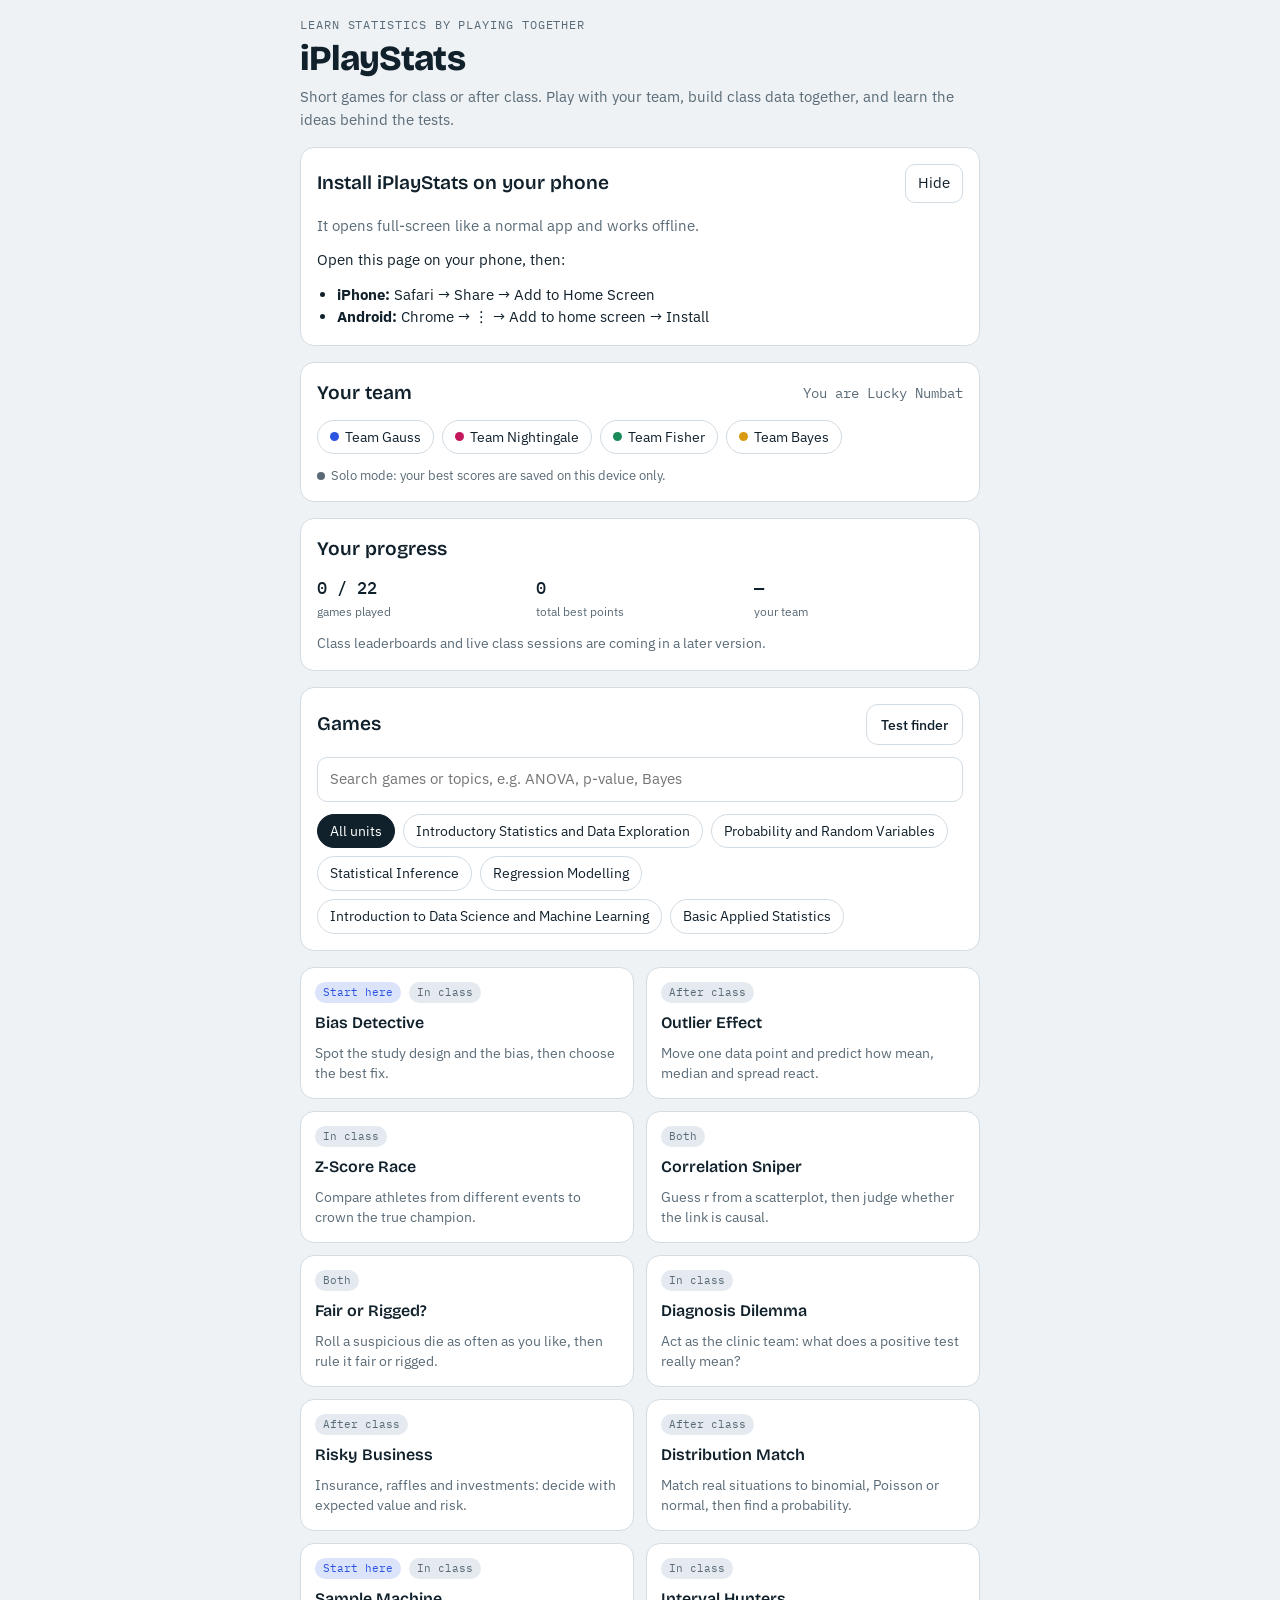
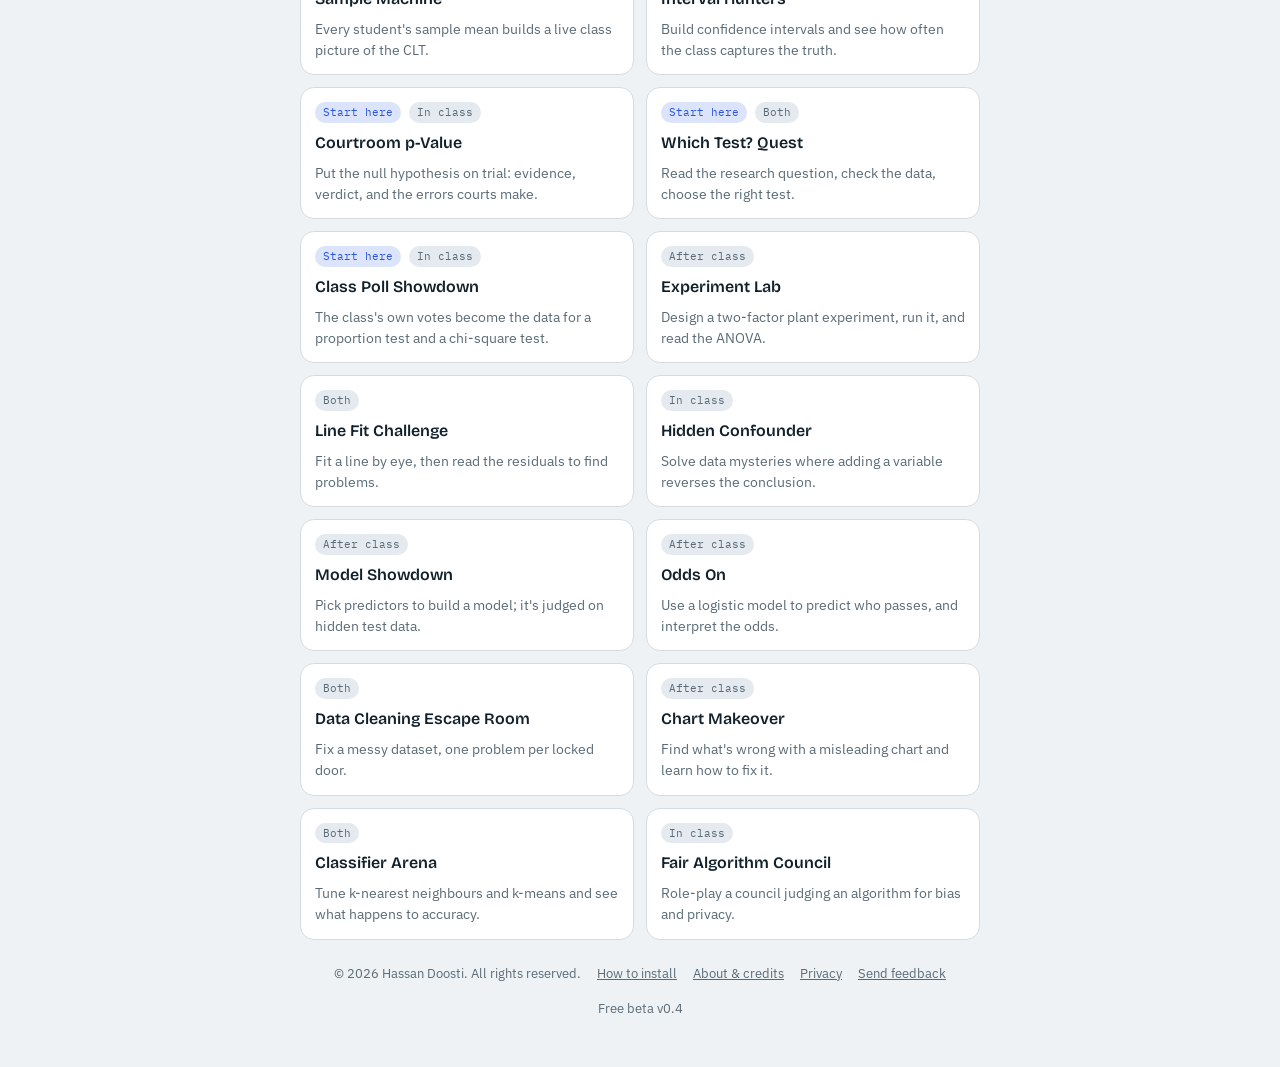
==== commit db689cf5: "v0.4: usage counts" ====
--- a/index.html
+++ b/index.html
@@ -116,6 +116,7 @@
 <div class="toast" id="toast" hidden></div>
 
 <script src="config.js"></script>
+<script>(function(){var c=(window.SS_CONFIG||{}).analyticsCode;if(c&&/^[a-z0-9-]+$/.test(c)){var s=document.createElement("script");s.async=true;s.src="https://gc.zgo.at/count.js";s.setAttribute("data-goatcounter","https://"+c+".goatcounter.com/count");document.head.appendChild(s)}})();</script>
 <script>
 /* ================= iPlayStats core ================= */
 (function(){
@@ -217,7 +218,9 @@
 A.pool = {db:null,state:"connecting",canWrite:true,canEdit:false,round:"r0",plays:[],listeners:new Set()};
 A.onPool = fn => {A.pool.listeners.add(fn);return ()=>A.pool.listeners.delete(fn)};
 const poolChanged = () => A.pool.listeners.forEach(f=>{try{f()}catch(e){}});
+A.track = (path,title) => {try{if(window.goatcounter&&window.goatcounter.count)window.goatcounter.count({path,title:title||path,event:true})}catch(e){}};
 A.award = (gameId,points,max) => {
+  A.track("finish/"+gameId);
   const prev=A.best[gameId];
   if(!prev||points>prev.points){A.best[gameId]={points,max};store.set("best",A.best)}
   if(A.pool.db&&A.pool.canWrite&&A.me.team&&points>0){
@@ -376,6 +379,7 @@
   ${!A.me.team?`<p class="lead" style="font-size:.85rem">Tip: pick a team on the home screen so your points count for your team.</p>`:""}
   <div id="stage" style="display:flex;flex-direction:column;gap:16px"></div>`;
   app.querySelector("#back").addEventListener("click",()=>{location.hash="home"});
+  A.track("open/"+g.id,g.title);
   A.curHints=(A.HELP&&A.HELP[g.id]&&A.HELP[g.id].hints)||[];
   try{cleanup=g.mount(app.querySelector("#stage"))||null;const st=app.querySelector("#stage");if(!st.querySelector(".hintwrap")){const c=A.h("section",{class:"card"});st.appendChild(c);A.hintUI(c,false)}}catch(e){app.querySelector("#stage").innerHTML=`<p class="lead">This game hit a problem loading. Go back and try again.</p>`;console.error(e)}
 }
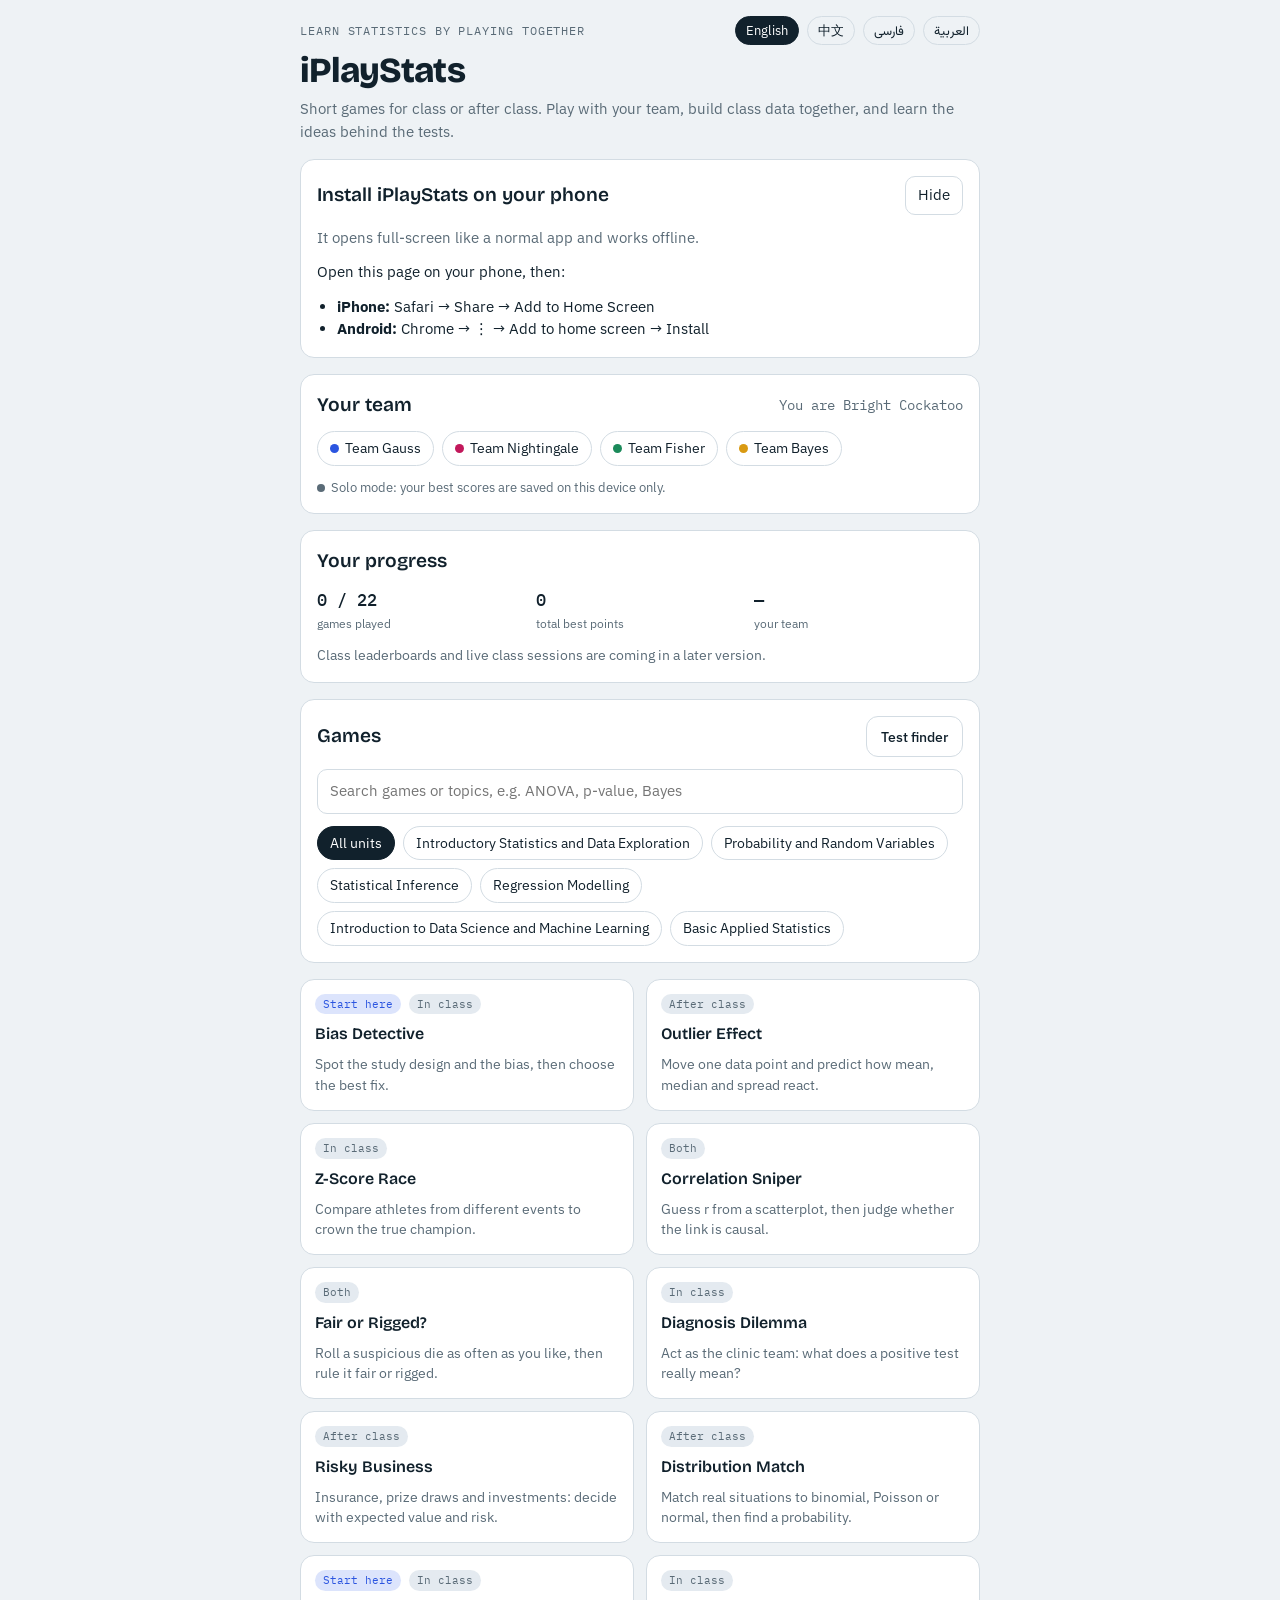
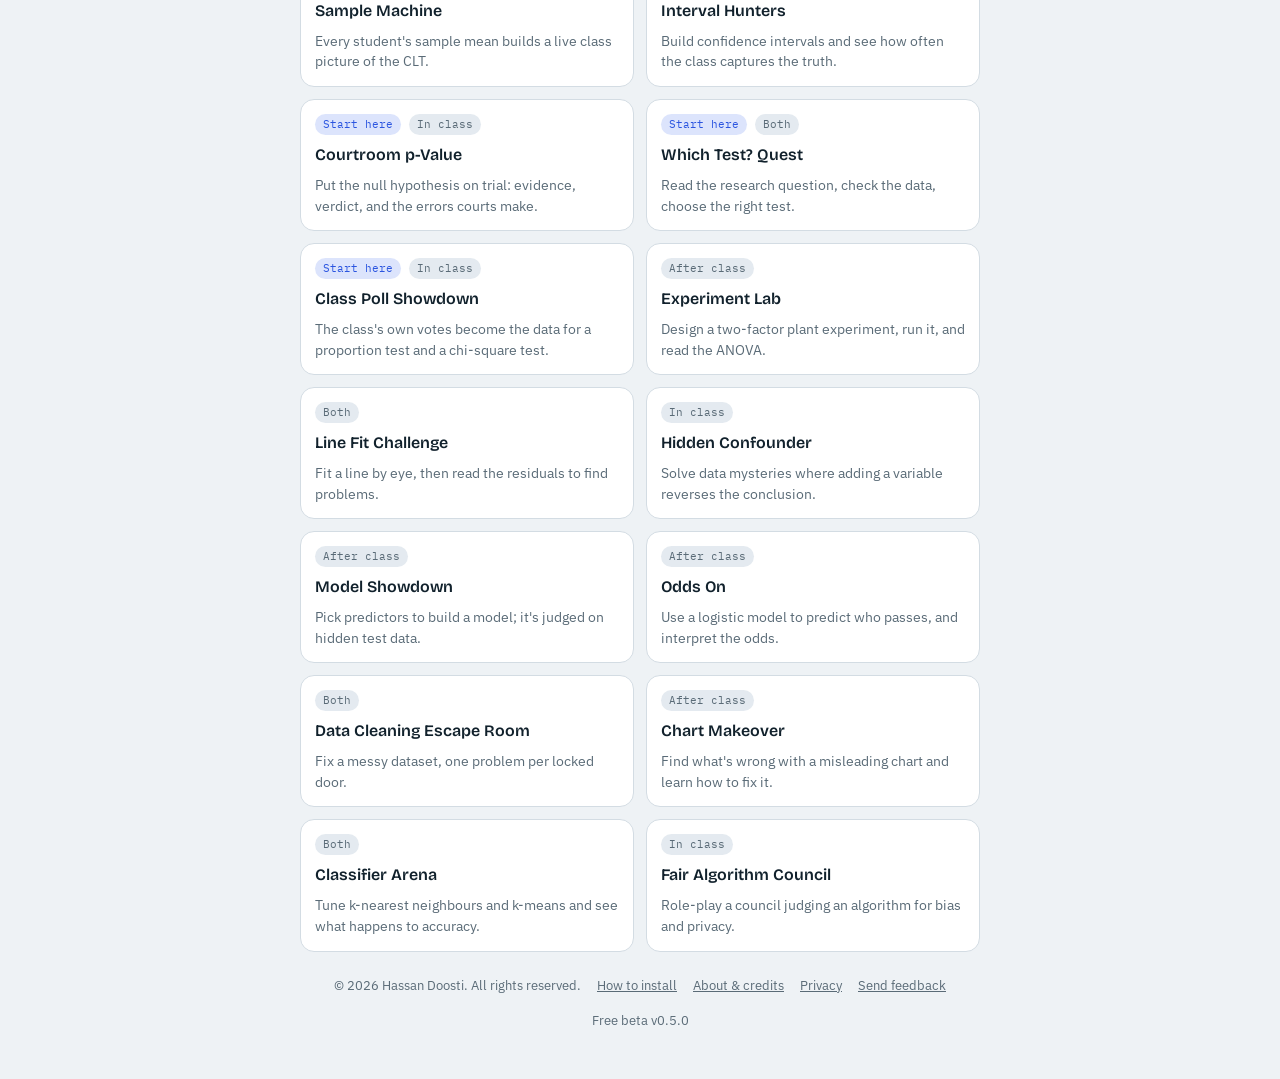
==== commit cfc574ea: "v0.5.0: Chinese, Farsi, Arabic" ====
--- a/index.html
+++ b/index.html
@@ -13,17 +13,31 @@
 <style>:root{padding-top:env(safe-area-inset-top,0px);padding-bottom:env(safe-area-inset-bottom,0px)}body{margin:0}img{max-width:100%}[hidden]{display:none!important}</style>
 <title>iPlayStats</title>
 <meta name="claude:viewport-fit-sides" content="cover">
+<title>iPlayStats</title>
+<meta name="claude:viewport-fit-sides" content="cover">
+<title>iPlayStats</title>
+<meta name="claude:viewport-fit-sides" content="cover">
+<title>iPlayStats</title>
+<meta name="claude:viewport-fit-sides" content="cover">
+<title>iPlayStats</title>
+<meta name="claude:viewport-fit-sides" content="cover">
+<title>iPlayStats</title>
+<meta name="claude:viewport-fit-sides" content="cover">
+<title>iPlayStats</title>
+<meta name="claude:viewport-fit-sides" content="cover">
+<title>iPlayStats</title>
+<meta name="claude:viewport-fit-sides" content="cover">
 <link rel="preconnect" href="https://fonts.googleapis.com">
 <link rel="preconnect" href="https://fonts.gstatic.com" crossorigin>
-<link rel="stylesheet" href="https://fonts.googleapis.com/css2?family=Bricolage+Grotesque:opsz,wght@12..96,600;12..96,800&family=IBM+Plex+Sans:wght@400;500;600&family=IBM+Plex+Mono:wght@500&display=swap">
+<link rel="stylesheet" href="https://fonts.googleapis.com/css2?family=Bricolage+Grotesque:opsz,wght@12..96,600;12..96,800&family=IBM+Plex+Sans:wght@400;500;600&family=IBM+Plex+Mono:wght@500&family=Vazirmatn:wght@400;600;800&display=swap">
 <style>
 /* Layout: a phone-first arcade hub — one column of game cards, each game opens full-width with a back bar. */
 :root{
   --bg:#EEF2F5; --panel:#FFFFFF; --ink:#11212C; --muted:#5A6B77; --line:#D3DCE3; --soft:#E4EAF0;
   --pop:#D99A12; --mean:#2B55E0; --mean-soft:#DCE4FC; --curve:#C2185B; --ok:#1B8A5A; --bad:#C23A2B;
   --t1:#2B55E0; --t2:#C2185B; --t3:#1B8A5A; --t4:#D99A12; --on-accent:#FFFFFF;
-  --display:"Bricolage Grotesque","Segoe UI",system-ui,sans-serif;
-  --body:"IBM Plex Sans",system-ui,-apple-system,"Segoe UI",sans-serif;
+  --display:"Bricolage Grotesque","Vazirmatn","PingFang SC","Hiragino Sans GB","Microsoft YaHei","Noto Sans SC","Segoe UI",system-ui,sans-serif;
+  --body:"IBM Plex Sans","Vazirmatn","PingFang SC","Hiragino Sans GB","Microsoft YaHei","Noto Sans SC",system-ui,-apple-system,"Segoe UI",sans-serif;
   --mono:"IBM Plex Mono",ui-monospace,"SFMono-Regular",Menlo,monospace;
 }
 @media (prefers-color-scheme: dark){:root:not([data-theme="light"]){
@@ -109,6 +123,20 @@
 @keyframes drop{from{opacity:0;transform:translateY(-12px)}to{opacity:1;transform:none}}
 @media (prefers-reduced-motion: reduce){.drop{animation:none}}
 @media (max-width:440px){h1{font-size:1.85rem}.games{grid-template-columns:minmax(0,1fr)}.stats{grid-template-columns:repeat(2,minmax(0,1fr))}}
+/* right-to-left (Farsi, Arabic) */
+[dir="rtl"] body{font-family:"Vazirmatn",var(--body)}
+[dir="rtl"] h1,[dir="rtl"] h2,[dir="rtl"] h3{font-family:"Vazirmatn",var(--display)}
+[dir="rtl"] .eyebrow,[dir="rtl"] .tag{letter-spacing:0;text-transform:none}
+.gcard,.choice{text-align:start}
+.feedback{border-left:0;border-inline-start:4px solid var(--ok);border-radius:10px}
+.feedback.no{border-inline-start-color:var(--bad)}
+[dir="rtl"] ul,[dir="rtl"] ol{padding-left:0!important;padding-right:20px!important}
+svg,input[type=range],.num,.seg,.stat b,.big{direction:ltr}
+[dir="rtl"] .stat b,[dir="rtl"] .big{text-align:right}
+:lang(zh) .eyebrow,:lang(zh) .tag{letter-spacing:0;text-transform:none}
+[dir="rtl"] .eyebrow,[dir="rtl"] .tag,[dir="rtl"] .role,[dir="rtl"] .num,[dir="rtl"] .seg button,[dir="rtl"] .axis{font-family:"Vazirmatn",var(--body)}
+:lang(zh) .eyebrow,:lang(zh) .tag,:lang(zh) .role{font-family:var(--body)}
+[dir="rtl"] .choice{unicode-bidi:plaintext}
 </style>
 </head>
 <body>
@@ -118,9 +146,137 @@
 <script src="config.js"></script>
 <script>(function(){var c=(window.SS_CONFIG||{}).analyticsCode;if(c&&/^[a-z0-9-]+$/.test(c)){var s=document.createElement("script");s.async=true;s.src="https://gc.zgo.at/count.js";s.setAttribute("data-goatcounter","https://"+c+".goatcounter.com/count");document.head.appendChild(s)}})();</script>
 <script>
+window.SS_DICT=window.SS_DICT||{};
+SS_DICT.zh={"(blank)": "（空白）", "<0></0>Team Bayes": "<0></0>贝叶斯队", "<0></0>Team Fisher": "<0></0>费希尔队", "<0></0>Team Gauss": "<0></0>高斯队", "<0></0>Team Nightingale": "<0></0>南丁格尔队", "<0>Android (Chrome):</0> tap the <1>⋮</1> menu → <2>Add to home screen</2> (or <3>Install app</3>) → choose <4>Install</4>, not “Create shortcut”.": "<0>Android（Chrome）：</0>点按 <1>⋮</1> 菜单 → <2>添加到主屏幕</2>（或<3>安装应用</3>）→ 选择<4>安装</4>，不要选“创建快捷方式”。", "<0>Android:</0> Chrome → ⋮ → Add to home screen → Install": "<0>Android：</0>Chrome → ⋮ → 添加到主屏幕 → 安装", "<0>Check your understanding.</0> Use the sliders to help.": "<0>检验你的理解。</0>可以借助滑块。", "<0>Check your understanding</0> after hunting a few intervals.": "先找几个区间，再<0>检验你的理解</0>。", "<0>Check your understanding</0> after trying different k and K values.": "试过不同的 k 和 K 值后，<0>检验你的理解</0>。", "<0>Check your understanding</0> once the votes are in.": "投票结束后，<0>检验你的理解</0>。", "<0>Feedback form.</0> If you choose to send feedback, the form service processes what you type. Please don't include sensitive personal information.": "<0>反馈表。</0>如果你选择提交反馈，表单服务会处理你填写的内容。请不要填写敏感的个人信息。", "<0>Fertiliser dose (randomly assigned to plots)</0> vs <1>Crop yield</1>": "<0>施肥量（随机分配到各地块）</0>与<1>作物产量</1>", "<0>Fonts.</0> The app loads its fonts from Google Fonts, so Google receives your IP address when the fonts are downloaded.": "<0>字体。</0>本应用从 Google Fonts 加载字体，因此下载字体时 Google 会收到你的 IP 地址。", "<0>Hint {0}:</0> A bigger sample doesn't fix a biased way of choosing people.": "<0>提示 {0}：</0>样本再大，也无法弥补有偏的抽样方式。", "<0>Hint {0}:</0> A cloud with no direction means r is near {1}.": "<0>提示 {0}：</0>没有方向的点云意味着 r 接近 {1}。", "<0>Hint {0}:</0> A fair die gives each face about {1}/{2} (the red line) in the long run.": "<0>提示 {0}：</0>公平的骰子长期来看每一面约占 {1}/{2}（红线）。", "<0>Hint {0}:</0> A smaller sum of squared residuals is better.": "<0>提示 {0}：</0>残差平方和越小越好。", "<0>Hint {0}:</0> A variable linked to a protected group can act as a proxy.": "<0>提示 {0}：</0>与受保护群体相关的变量可能充当代理变量。", "<0>Hint {0}:</0> About {1} of {2} intervals capture the true mean.": "<0>提示 {0}：</0>{2} 的区间中约有 {1} 能覆盖真实均值。", "<0>Hint {0}:</0> After {1}+ rolls, a small p-value is evidence the die isn't fair.": "<0>提示 {0}：</0>掷 {1}+ 次后，较小的 p 值说明骰子不公平。", "<0>Hint {0}:</0> Ask which group got the harder cases.": "<0>提示 {0}：</0>想想哪一组接手了更难的病例。", "<0>Hint {0}:</0> Ask: who could never be picked, or who chose to take part? That's usually where the bias is.": "<0>提示 {0}：</0>问问自己：谁根本不可能被选中？谁是自愿参与的？偏差通常就在那里。", "<0>Hint {0}:</0> Bigger samples = narrower intervals.": "<0>提示 {0}：</0>样本越大 = 区间越窄。", "<0>Hint {0}:</0> Bigger z = more exceptional compared with their own field.": "<0>提示 {0}：</0>z 越大 = 相对其项目的选手越出众。", "<0>Hint {0}:</0> Binomial: fixed number of yes/no trials with the same chance each time.": "<0>提示 {0}：</0>二项分布：固定次数的是/否试验，每次成功概率相同。", "<0>Hint {0}:</0> Check the spacing of time on the x-axis.": "<0>提示 {0}：</0>检查 x 轴上的时间间隔。", "<0>Hint {0}:</0> Check where the y-axis starts.": "<0>提示 {0}：</0>检查 y 轴从哪里开始。", "<0>Hint {0}:</0> Compare outcomes and errors between groups.": "<0>提示 {0}：</0>比较各组的结果和错误率。", "<0>Hint {0}:</0> Compare rates (%), not counts.": "<0>提示 {0}：</0>比较比率（%），不要比较人数。", "<0>Hint {0}:</0> Count true positives (sick and positive) and false positives (healthy and positive).": "<0>提示 {0}：</0>数出真阳性（患病且阳性）和假阳性（健康但阳性）。", "<0>Hint {0}:</0> Each coefficient b multiplies the odds by e^b.": "<0>提示 {0}：</0>每个系数 b 都会让优势乘以 e^b。", "<0>Hint {0}:</0> Expected value = sum of (value × probability).": "<0>提示 {0}：</0>期望值 = Σ（数值 × 概率）。", "<0>Hint {0}:</0> Experiment = researchers assign the treatment at random. Otherwise it's observational.": "<0>提示 {0}：</0>实验 = 研究者随机分配处理；否则就是观察性研究。", "<0>Hint {0}:</0> For a target mean: total = mean × number of values.": "<0>提示 {0}：</0>要达到目标均值：总和 = 均值 × 数据个数。", "<0>Hint {0}:</0> For k-means, look for the elbow where adding clusters stops helping.": "<0>提示 {0}：</0>对 k 均值，找“肘部”：再增加簇也帮助不大的位置。", "<0>Hint {0}:</0> For running times, lower is better, so flip the sign.": "<0>提示 {0}：</0>跑步成绩越低越好，所以要把符号反过来。", "<0>Hint {0}:</0> Get the slope right first, then shift the line up or down.": "<0>提示 {0}：</0>先调准斜率，再把直线上下平移。", "<0>Hint {0}:</0> Higher confidence = wider intervals.": "<0>提示 {0}：</0>置信水平越高 = 区间越宽。", "<0>Hint {0}:</0> H₀ is about a population parameter (μ or p), never the sample result.": "<0>提示 {0}：</0>H₀ 针对总体参数（μ 或 p），而不是样本结果。", "<0>Hint {0}:</0> Imagine {1} people. How many have the disease?": "<0>提示 {0}：</0>想象 {1} 个人。其中有多少人患病？", "<0>Hint {0}:</0> Judge by test RMSE: it shows how well you predict new students.": "<0>提示 {0}：</0>用测试集 RMSE 评判：它反映你预测新学生的能力。", "<0>Hint {0}:</0> Large p-values suggest a predictor isn't helping.": "<0>提示 {0}：</0>p 值大说明该预测变量帮助不大。", "<0>Hint {0}:</0> Larger n makes the pile of means narrower.": "<0>提示 {0}：</0>n 越大，均值堆越窄。", "<0>Hint {0}:</0> Look at the p-value on the Fertiliser × Light row.": "<0>提示 {0}：</0>看“施肥 × 光照”那一行的 p 值。", "<0>Hint {0}:</0> Look for repeated rows, odd spellings, impossible values and mixed units.": "<0>提示 {0}：</0>寻找重复的行、奇怪的拼写、不可能的数值和混用的单位。", "<0>Hint {0}:</0> Missing isn't the same as zero.": "<0>提示 {0}：</0>缺失不等于零。", "<0>Hint {0}:</0> More plants per group = more power to detect real effects.": "<0>提示 {0}：</0>每组植物越多 = 检验真实效应的功效越高。", "<0>Hint {0}:</0> Numbers → t-test or ANOVA. Categories → proportion or chi-square test.": "<0>提示 {0}：</0>数值型 → t 检验或方差分析。分类型 → 比例检验或卡方检验。", "<0>Hint {0}:</0> Odds = p ÷ ({1} − p).": "<0>提示 {0}：</0>优势 = p ÷ ({1} − p)。", "<0>Hint {0}:</0> One yes/no question vs a claimed % → one-sample proportion test.": "<0>提示 {0}：</0>一个是/否问题对比声称的百分比 → 单样本比例检验。", "<0>Hint {0}:</0> Only a randomised experiment supports cause and effect.": "<0>提示 {0}：</0>只有随机实验才能支持因果结论。", "<0>Hint {0}:</0> Parallel lines in the plot = no interaction.": "<0>提示 {0}：</0>图中线条平行 = 没有交互作用。", "<0>Hint {0}:</0> Points close to a straight line mean r is near {1} or {2}.": "<0>提示 {0}：</0>点紧贴一条直线意味着 r 接近 {1} 或 {2}。", "<0>Hint {0}:</0> Poisson: counts of events at an average rate per time or space.": "<0>提示 {0}：</0>泊松分布：单位时间或空间内以平均速率发生的事件次数。", "<0>Hint {0}:</0> Probability = {1} ÷ ({2} + e^(−log-odds)).": "<0>提示 {0}：</0>概率 = {1} ÷ ({2} + e^(−对数优势))。", "<0>Hint {0}:</0> Reject H₀ only when p < α.": "<0>提示 {0}：</0>只有当 p < α 时才拒绝 H₀。", "<0>Hint {0}:</0> Residual plot: random scatter = good; a curve or one far point = problem.": "<0>提示 {0}：</0>残差图：随机散布 = 良好；出现弯曲或一个远离的点 = 有问题。", "<0>Hint {0}:</0> Same people measured twice → paired.": "<0>提示 {0}：</0>同一批人测两次 → 配对。", "<0>Hint {0}:</0> Several categories vs equal shares → chi-square goodness-of-fit.": "<0>提示 {0}：</0>多个类别对比等份 → 卡方拟合优度检验。", "<0>Hint {0}:</0> Single wait times are skewed, but averages of many waits are not.": "<0>提示 {0}：</0>单次等待时间是偏态的，但多次等待的平均值不是。", "<0>Hint {0}:</0> Small p-value = the data disagree with the claim.": "<0>提示 {0}：</0>p 值小 = 数据与该说法不符。", "<0>Hint {0}:</0> Subtract what you pay to play.": "<0>提示 {0}：</0>减去你为参与所付的钱。", "<0>Hint {0}:</0> The mean uses every value, so one extreme value pulls it.": "<0>提示 {0}：</0>均值用到每个数值，所以一个极端值就会拉动它。", "<0>Hint {0}:</0> The median and IQR only use the middle of the data.": "<0>提示 {0}：</0>中位数和四分位距只用到数据的中间部分。", "<0>Hint {0}:</0> The spread of the means should be close to σ/√n.": "<0>提示 {0}：</0>均值的分散程度应接近 σ/√n。", "<0>Hint {0}:</0> Training R² always goes up when you add predictors, even useless ones.": "<0>提示 {0}：</0>增加预测变量时训练 R² 总会上升，即使变量毫无用处。", "<0>Hint {0}:</0> Training accuracy can be misleading; test accuracy is the honest score.": "<0>提示 {0}：</0>训练准确率可能具有误导性；测试准确率才是可靠的分数。", "<0>Hint {0}:</0> Very small k overfits; very large k underfits.": "<0>提示 {0}：</0>k 很小会过拟合；k 很大会欠拟合。", "<0>Hint {0}:</0> With few rolls, big differences happen by chance.": "<0>提示 {0}：</0>掷的次数少时，偶然也会出现很大的差异。", "<0>Hint {0}:</0> z = (result − mean) ÷ SD.": "<0>提示 {0}：</0>z =（成绩 − 均值）÷ 标准差。", "<0>Hours studied</0> vs <1>Exam mark</1>": "<0>学习时长</0>与<1>考试成绩</1>", "<0>Ice cream sales</0> vs <1>Sunburn cases</1>": "<0>冰淇淋销量</0>与<1>晒伤病例数</1>", "<0>Number of firefighters at a fire</0> vs <1>Damage cost</1>": "<0>火场的消防员人数</0>与<1>损失金额</1>", "<0>Patient {0}</0> tests positive.": "<0>患者 {0}</0>检测呈阳性。", "<0>Residual plot</0> (residual vs x)": "<0>残差图</0>（残差对 x）", "<0>Screen time before bed</0> vs <1>Hours of sleep</1>": "<0>睡前屏幕时间</0>与<1>睡眠时长</1>", "<0>Shoe size</0> vs <1>Reading score (ages {0}–{1})</1>": "<0>鞋码</0>与<1>阅读成绩（{0}–{1} 岁）</1>", "<0>Usage counts.</0> To learn which games are used, the app counts page visits and when a game is opened or finished, using GoatCounter. GoatCounter doesn't use cookies and doesn't store personal data that identifies you; it keeps totals such as browser type, screen size and approximate country.": "<0>使用统计。</0>为了解哪些游戏被使用，本应用通过 GoatCounter 统计页面访问次数以及游戏的打开和完成次数。GoatCounter 不使用 Cookie，也不存储可识别你身份的个人数据；它只保留浏览器类型、屏幕尺寸和大致国家等汇总数据。", "<0>Website hosting.</0> Like any website, the hosting service receives standard technical information when you load the app, such as your IP address and browser type, and may keep short-term logs for security and reliability.": "<0>网站托管。</0>与所有网站一样，托管服务在你加载应用时会收到标准技术信息，例如你的 IP 地址和浏览器类型，并可能为安全和稳定保留短期日志。", "<0>Who performed more exceptionally?</0> Remember: lower is better for running times.": "<0>谁的表现更出众？</0>记住：跑步成绩越低越好。", "<0>iPhone or iPad (Safari):</0> tap <1>Share</1> (square with an up arrow) → <2>Add to Home Screen</2> → <3>Add</3>.": "<0>iPhone 或 iPad（Safari）：</0>点按<1>共享</1>（带向上箭头的方框）→ <2>添加到主屏幕</2> → <3>添加</3>。", "<0>iPhone:</0> Safari → Share → Add to Home Screen": "<0>iPhone：</0>Safari → 共享 → 添加到主屏幕", "A U-shape in the residuals means the relationship bends; try a curved model.": "残差呈 U 形，说明关系是弯曲的；试试曲线模型。", "A bank's loan model approves applicants as follows. Both groups repay at the same rate when given loans.": "某银行的贷款模型审批申请人的情况如下。两组人获得贷款后的还款率相同。", "A basketballer makes {0} of free throws and takes {1} shots. X = shots made.": "一名篮球运动员罚球命中率为 {0}，共投 {1} 次。X = 命中次数。", "A café claims its average wait is <0>{0} minutes</0>. Students suspect it's longer. A sample of {1} waits has mean {2} min and SD {3} min.": "一家咖啡馆声称平均等待时间为<0>{0} 分钟</0>。学生们怀疑更长。{1} 次等待的样本均值为 {2} 分钟，标准差 {3} 分钟。", "A café claims {0} of students buy coffee daily. You survey {1} students.": "一家咖啡馆声称 {0} 的学生每天买咖啡。你调查了 {1} 名学生。", "A call centre receives {0} complaints per day on average. X = complaints tomorrow.": "某呼叫中心平均每天收到 {0} 起投诉。X = 明天的投诉数。", "A class is a convenience sample. The test's maths still works, but the conclusion applies most safely to students like these.": "一个班级是方便样本。检验的数学依然成立，但结论最适用于与这些学生相似的人。", "A coin is accused of being unfair. In {0} flips it lands heads {1} times.": "有人指控一枚硬币不公平。抛 {0} 次，正面朝上 {1} 次。", "A continuous measurement with a bell-shaped spread.": "一种呈钟形分布的连续测量值。", "A count of events happening at a steady average rate.": "以稳定平均速率发生的事件计数。", "A curved pattern: a straight line misses the shape": "弯曲的模式：直线没抓住形状", "A drug trial: recovery rates are compared between the drug group and a placebo group.": "一项药物试验：比较药物组和安慰剂组的康复率。", "A fair evaluation uses unseen data, through a test split or cross-validation.": "公平的评估使用未见过的数据，即测试集划分或交叉验证。", "A large gap in approval rates between groups with equal repayment": "还款能力相同的两组之间审批率差距很大", "A market researcher phones {0} randomly chosen landline numbers to estimate how many young adults use streaming apps.": "一名市场研究员随机拨打 {0} 个固定电话号码，估计有多少年轻人使用流媒体应用。", "A model that matches training data noise and predicts new data worse": "拟合了训练数据的噪声、对新数据预测更差的模型", "A model with a low training R²": "训练 R² 较低的模型", "A model with too few predictors": "预测变量太少的模型", "A model's overall accuracy is {0}.": "某模型的总体准确率为 {0}。", "A new teaching method is trialled. {0} students get it, {1} get the old method. The new group's average exam mark is higher.": "正在试行一种新教学方法。{0} 名学生采用新方法，{1} 名采用旧方法。新方法组的平均考试成绩更高。", "A patient tests positive.": "一位患者检测呈阳性。", "A quiz has {0} multiple-choice questions with {1} options each. You guess every one. X = number correct.": "一份测验有 {0} 道选择题，每题 {1} 个选项。你全部靠猜。X = 答对题数。", "A raffle ticket costs <0>${0}</0>. There's a {1} in <1>{2}</1> chance of winning <2>${3}</2>.": "一张抽奖券售价<0>${0}</0>。中奖机会是 <1>{2}</1> 分之 {1}，奖金<2>${3}</2>。", "A random sample of {0} alumni is mailed a salary survey. Only {1} reply.": "向随机抽取的 {0} 名校友邮寄了薪资调查。只有 {1} 人回复。", "A reproducible record lets others check your decisions. Door unlocked: you've escaped.": "可复现的记录让他人能检查你的决定。门已解锁：你成功逃脱了！", "A stall charges <0>${0}</0> to roll a fair die. Roll a six and win <1>${1}</1>.": "一个摊位收费<0>${0}</0>掷一次公平骰子。掷出六点可赢<1>${1}</1>。", "A student has P(pass) = {0}. What are their odds of passing?": "某学生 P(通过) = {0}。他通过的优势是多少？", "A typist makes {0} typos per page on average. X = typos on the next page.": "一名打字员平均每页出现 {0} 个错字。X = 下一页的错字数。", "A university wants to share students' grades and wellbeing survey answers with a tech company to build a dropout-prediction app.": "某大学想把学生的成绩和心理健康问卷答案分享给一家科技公司，用来开发辍学预测应用。", "A, in both groups": "A，两组都是", "About & credits": "关于与致谢", "About iPlayStats": "关于 iPlayStats", "Accuracy": "准确率", "Act as the clinic team: what does a positive test really mean?": "扮演诊所团队：阳性检测结果到底意味着什么？", "Add ethnicity to make it more accurate": "加入族裔变量让模型更准确", "Add {0} classmates": "加入 {0} 位同学", "Add {0} simulated classmates": "加入 {0} 位模拟同学", "Add {0} simulated votes": "加入 {0} 张模拟选票", "Adding “Favourite number” raised training R² slightly. Why?": "加入“最喜欢的数字”后，训练 R² 略有上升。为什么？", "Admission rates at a university, all applicants:": "某大学所有申请人的录取率：", "Admitted": "录取", "Adult heights are bell-shaped with mean {0} cm and SD {1} cm. X = a random adult's height.": "成年人身高呈钟形分布，均值 {0} cm，标准差 {1} cm。X = 随机一位成年人的身高。", "Advertise the poll on more social media pages": "在更多社交媒体页面上宣传这个投票", "After class": "课后", "Age": "年龄", "Age is the lurking variable: older children have bigger feet and read better.": "年龄是潜在变量：年龄大的孩子脚更大，阅读也更好。", "All units": "全部单元", "Always evaluate by subgroup. The overall number is dominated by the larger group.": "一定要按子群体评估。总体数字主要由较大的群体决定。", "Among people who <0>would have repaid</0> a loan:": "在<0>本会按时还款</0>的人当中：", "An impossible value is likely a typo ({0}?). Check before changing it, and never silently replace it. Door {1} unlocked.": "不可能的数值很可能是笔误（{0}？）。修改前先核实，绝不能悄悄替换。第 {1} 扇门已解锁。", "An overfit model memorises quirks of the training sample.": "过拟合的模型会记住训练样本的偶然特征。", "Another hint": "再给一个提示", "Answer three questions: what kind of study it is, what the main problem is, and which fix helps most.": "回答三个问题：这是哪类研究、主要问题是什么、哪种修正最有效。", "Applicants": "申请人数", "Approval rates are equal": "审批率相同", "Approved": "获批", "Association between two categorical variables": "两个分类变量之间的关联", "Athlete": "运动员", "Attendance": "出勤率", "Attendance %": "出勤率 %", "Average the two rows": "取两行的平均值", "B, in both groups": "B，两组都是", "Bar chart": "条形图", "Bar lengths must start at zero; otherwise Café C looks several times better than A when it's only {0} points higher.": "条形长度必须从零开始；否则咖啡馆 C 看起来比 A 好好几倍，其实只高 {0} 分。", "Basic Applied Statistics": "基础应用统计", "Basic Applied Statistics · ULO {0}": "基础应用统计 · 学习成果 {0}", "Basic Applied Statistics · ULO {0}, {1}": "基础应用统计 · 学习成果 {0}、{1}", "Bayes": "贝叶斯", "Before-and-after pain scores for {0} patients. The differences are strongly skewed with an outlier.": "{0} 名患者治疗前后的疼痛评分。差值严重偏斜，且有一个离群值。", "Bell-shaped around μ": "以 μ 为中心的钟形", "Best: {0}/{1}": "最高分：{0}/{1}", "Bias Detective": "偏差侦探", "Bigger fires bring more firefighters and cause more damage. Fire size is the lurking variable.": "火越大，来的消防员越多，损失也越大。火灾规模是潜在变量。", "Binomial": "二项分布", "Birth month": "出生月份", "Bootstrap": "自助法", "Bootstrap confidence interval": "自助法置信区间", "Both": "两者都有", "Both change by the same amount": "两者变化相同", "Boundaries get smoother; too large and the model underfits": "边界变得更平滑；太大则模型欠拟合", "Bubble chart": "气泡图", "Build an interval to start the hunt.": "构建一个区间，开始狩猎。", "Build confidence intervals and see how often the class captures the truth.": "构建置信区间，看看全班有多少次捕获到真值。", "Build my interval": "构建我的区间", "Buying the insurance": "购买保险", "By sending an idea or feedback, you agree that it can be used, adapted and included in iPlayStats, including future paid versions, without payment. If you'd like to be thanked, include your name and we'll list your name only, with your permission.": "提交想法或反馈即表示你同意它可以被使用、修改并纳入 iPlayStats（包括未来的付费版本），且不支付报酬。如果你希望被致谢，请填写姓名，我们仅在征得你同意后列出你的名字。", "CLT: normal, centre μ, spread σ/√n": "中心极限定理：正态，中心 μ，离散度 σ/√n", "Café": "咖啡馆", "Café A": "咖啡馆 A", "Café B": "咖啡馆 B", "Café C": "咖啡馆 C", "Café ratings (out of {0}). What's misleading?": "咖啡馆评分（满分 {0}）。哪里有误导？", "Calculate the expected value (and risk, if asked).": "计算期望值（如有要求，也计算风险）。", "Call {0} landlines instead": "改为拨打 {0} 个固定电话", "Campus": "校区", "Campus lounge": "校园休息区", "Case {0}": "案例 {0}", "Changes": "变更", "Chart Makeover": "图表改造", "Check": "检查", "Check the source; if it can't be fixed, set it to missing and record why": "核实数据来源；若无法修正，将其设为缺失并记录原因", "Check your understanding.": "检验你的理解。", "Checking a predictive model on unseen data": "在未见过的数据上检验预测模型", "Cherry-picked time window": "刻意挑选的时间窗口", "Chi-square goodness-of-fit": "卡方拟合优度检验", "Chi-square goodness-of-fit: one categorical variable vs an expected distribution (proportions and categorical data).": "卡方拟合优度检验：一个分类变量对比期望分布（比例与分类数据）。", "Chi-square test of independence": "卡方独立性检验", "Chi-square test of independence: association between two categorical variables (proportions and categorical data).": "卡方独立性检验：两个分类变量之间的关联（比例与分类数据）。", "Choose a confidence level and a method.": "选择置信水平和方法。", "Choose how many plants per group, grow them, then read the interaction plot and ANOVA table. Each round uses a new hidden truth, so let the data decide.": "选择每组植物的数量，让它们生长，然后读交互作用图和方差分析表。每一轮都有新的隐藏真相，让数据来做决定。", "Choose how many plants per group.": "选择每组植物的数量。", "Choose predictors": "选择预测变量", "Choose the best answer.": "选出最佳答案。", "Choose the best test.": "选出最合适的检验。", "Choose the council's best response.": "选出委员会的最佳回应。", "Choose the right fix to unlock the door.": "选择正确的修正来打开这扇门。", "Choose what makes it misleading.": "选出让它产生误导的原因。", "Choosing a short window can make any trend look good. Show the full history so readers see the context.": "选一个短时间窗口可以让任何趋势看起来都不错。展示完整的历史，让读者看到背景。", "Circles should be squares": "圆形应改成方形", "City": "城市", "City Hospital": "城市医院", "City Hospital receives far more critically ill patients. Compare like with like, or adjust for condition in a model.": "城市医院收治的危重患者多得多。要同类相比，或在模型中对病情进行调整。", "Class Poll Showdown": "班级投票对决", "Class leaderboards and live class sessions are coming in a later version.": "班级排行榜和课堂直播环节将在后续版本推出。", "Class sample means for n = {0}": "n = {0} 时全班的样本均值", "Classifier Arena": "分类器竞技场", "Cleaning by hand in a spreadsheet without notes": "在电子表格中手工清洗且不做记录", "Clear": "清除", "Close. The mean is {0} when the highlighted commute is {1} minutes, because the nine values must add to {2} × {3} = {4}.": "很接近。当高亮的通勤时间为 {1} 分钟时，均值为 {0}，因为九个数值之和必须为 {2} × {3} = {4}。", "Clusters K": "簇数 K", "Code both as missing and decide how to handle them, documenting the choice": "两者都编码为缺失，决定处理方式并记录这一选择", "Coefficient": "系数", "Coffee cups/day": "每天咖啡杯数", "Commute minutes": "通勤分钟数", "Compare athletes from different events to crown the true champion.": "比较不同项目的运动员，选出真正的冠军。", "Compare mean exam scores across four tutorial groups. Data roughly normal, similar spreads.": "比较四个辅导组的平均考试成绩。数据大致正态，离散程度相近。", "Compare satisfaction ratings ({0}–{1} scale, heavily skewed) between two independent groups of {2}.": "比较两个独立组（各 {2} 人）的满意度评分（{0}–{1} 分制，严重偏斜）。", "Compare waiting times across three clinics. Small samples, strongly skewed data.": "比较三家诊所的等待时间。样本小，数据严重偏斜。", "Comparing a fuller model with a simpler one": "比较较完整的模型和较简单的模型", "Comparing means": "比较均值", "Condition": "病情", "Confidence": "置信水平", "Confidence intervals": "置信区间", "Confounding": "混杂", "Connecting to the class pool…": "正在连接班级数据池…", "Contact": "联系方式", "Contact:": "联系：", "Continue": "继续", "Contributors who share feedback or game ideas will be thanked here.": "分享反馈或游戏点子的贡献者将在这里致谢。", "Convenience sampling": "方便抽样", "Copyright": "版权", "Correct.": "正确。", "Correlation Sniper": "相关狙击手", "Courtroom p-Value": "p 值法庭", "Created by": "创作者", "Crop yield": "作物产量", "Cumulative sales": "累计销量", "Damage cost": "损失金额", "Data Cleaning Escape Room": "数据清洗密室逃脱", "Decide: what type of outcome, how many groups, paired or independent, assumptions met?": "判断：结果是什么类型？有几组？配对还是独立？假设是否满足？", "Delete both rows": "删除两行", "Delete rows that don't say exactly “North”": "删除不完全写作“North”的行", "Delete the Study hours column": "删除“学习时长”这一列", "Delete the whole dataset": "删除整个数据集", "Design a two-factor plant experiment, run it, and read the ANOVA.": "设计一个双因素植物实验，运行它，并解读方差分析。", "Diagnosis Dilemma": "诊断难题", "Did you drink coffee today?": "你今天喝咖啡了吗？", "Die #{0}. Roll it, then give your verdict.": "骰子 #{0}。掷一掷，然后给出你的判断。", "Distribution Match": "分布配对", "Do students who sleep {0}+ hours score higher on average than those who sleep less? Two separate groups, numeric scores, roughly normal.": "每晚睡 {0}+ 小时的学生平均成绩是否高于睡得少的学生？两个独立组，数值型成绩，大致正态。", "Doctors gave A to more of the hard, large-stone cases": "医生把更多难治的大结石病例给了 A", "Does fertiliser dose (randomly assigned to plots) cause the change in crop yield?": "施肥量（随机分配到各地块）是否导致了作物产量的变化？", "Does hours studied cause the change in exam mark?": "学习时长是否导致了考试成绩的变化？", "Does ice cream sales cause the change in sunburn cases?": "冰淇淋销量是否导致了晒伤病例数的变化？", "Does number of firefighters at a fire cause the change in damage cost?": "火场消防员人数是否导致了损失金额的变化？", "Does screen time before bed cause the change in hours of sleep?": "睡前屏幕时间是否导致了睡眠时长的变化？", "Does shoe size cause the change in reading score (ages {0}–{1})?": "鞋码是否导致了阅读成绩（{0}–{1} 岁）的变化？", "Dot plot of nine commute times": "九个通勤时间的点图", "Drag the slider to your guess of the correlation r (from {0} to {1}), then tap Fire.": "拖动滑块猜相关系数 r（从 {0} 到 {1}），然后点“开火”。", "Draw": "抽样", "Draw a random sample of café wait times. Your sample mean joins the class picture. As the class adds means, watch the shape change from skewed to bell-shaped.": "从咖啡馆等待时间中随机抽样。你的样本均值会加入全班图。随着全班不断添加均值，看形状如何从偏斜变成钟形。", "Draw several times, or add simulated classmates, and watch the shape of the means.": "多抽几次，或加入模拟同学，观察均值的形状。", "Drop the decaf group to save time": "为了省时间去掉低因咖啡组", "EV = ${0} × {1}/{2} − ${3} = ${4}. On average you lose money; the raffle raises funds that way.": "期望值 = ${0} × {1}/{2} − ${3} = ${4}。平均来说你会亏钱；抽奖就是这样筹款的。", "EV = ${0} × {1}/{2} − ${3} = ${4}. Rare, but this raffle favours buyers.": "期望值 = ${0} × {1}/{2} − ${3} = ${4}。很少见，但这次抽奖对买家有利。", "Each chart tells a misleading story. Spot the trick, then read how to redesign it honestly. Share your best redesign idea with the class.": "每张图都在讲一个误导性的故事。找出其中的把戏，再看看如何诚实地重新设计。和全班分享你最好的改进想法。", "Each correct step earns points. Discuss with your team before you tap.": "每答对一步就得分。点按之前先和队友讨论。", "Each door hides one data problem, highlighted in the table.": "每扇门后藏着一个数据问题，已在表中高亮显示。", "Each door hides one data problem, highlighted in the table. Choose the right fix to unlock it. Work as a team and share clues.": "每扇门后藏着一个数据问题，已在表中高亮显示。选择正确的修正来打开它。团队合作，分享线索。", "Each extra weekly study hour adds about {0} marks, holding the other predictors fixed": "在其他预测变量保持不变时，每周多学习一小时约多得 {0} 分", "Each patient tests positive. Use the disease rate and the test's accuracy to find the chance they really have the disease. Agree as a team before you answer.": "每位患者检测都呈阳性。利用患病率和检测准确度，算出他们真正患病的概率。回答前先在队内达成一致。", "Each round is a money decision: insurance, a raffle, a game show or an investment.": "每一轮都是一个金钱决策：保险、抽奖、游戏节目或投资。", "Each round you get a die that might be fair or might favour one face.": "每一轮你会拿到一个骰子，它可能是公平的，也可能偏向某一面。", "Each round, two athletes from different events. Use each event's mean and SD to find who is more exceptional. In class, split the events across your team like a relay.": "每一轮有两名来自不同项目的运动员。用各项目的均值和标准差找出谁更出众。课堂上可以像接力一样把项目分给队友。", "Each student's anxiety score is measured before and after a mindfulness course.": "在正念课程前后分别测量每位学生的焦虑分数。", "Each training point is its own nearest neighbour, so it memorises the data": "每个训练点都是自己的最近邻，所以模型把数据记住了", "Emails arrive at an average rate of {0} per hour, independently. X = emails in the next hour.": "电子邮件以平均每小时 {0} 封的速率独立到达。X = 下一小时的邮件数。", "Enrolments over time. What's misleading?": "历年招生人数。哪里有误导？", "Equal opportunity: false negative rates differ": "机会均等：假阴性率不同", "Error": "误差", "Escape through all six doors.": "穿过全部六扇门逃脱。", "Event": "项目", "Every spot is equally popular": "每个地点同样受欢迎", "Every student's sample mean builds a live class picture of the CLT.": "每位学生的样本均值共同构建出实时的全班中心极限定理图。", "Evidence: t = {0}, df = {1}, <0>p = {2}</0>. Significance level α = {3}.": "证据：t = {0}，df = {1}，<0>p = {2}</0>。显著性水平 α = {3}。", "Evidence: two-sample t = {0}, df = {1}, <0>p = {2}</0>. Significance level α = {3}.": "证据：双样本 t = {0}，df = {1}，<0>p = {2}</0>。显著性水平 α = {3}。", "Evidence: z = {0}, <0>p = {1}</0>. Significance level α = {2}.": "证据：z = {0}，<0>p = {1}</0>。显著性水平 α = {2}。", "Exam mark": "考试成绩", "Exam marks are roughly normal with mean {0} and SD {1}. X = a random student's mark.": "考试成绩大致服从正态分布，均值 {0}，标准差 {1}。X = 随机一名学生的成绩。", "Excellent work.": "太棒了。", "Expected repair cost = {0} × ${1} = ${2} per month, vs a ${3} premium. Insurers usually charge more than the expected cost; you pay to remove risk.": "期望维修费用 = {0} × ${1} = 每月 ${2}，而保费为 ${3}。保险公司收取的通常高于期望成本；你是在花钱消除风险。", "Experiment Lab": "实验室", "Explain why the story changes.": "解释为什么结论变了。", "Exponentiate the coefficient to get the odds ratio: each hour multiplies the odds by about {0} (a {1} increase).": "对系数取指数得到优势比：每多一小时，优势约乘以 {0}（增加 {1}）。", "F-test (overall or nested models)": "F 检验（整体或嵌套模型）", "Factor A: fertiliser (none, organic). Factor B: light (low, high). Response: growth in cm after {0} weeks.": "因素 A：肥料（无、有机）。因素 B：光照（低、高）。响应：{0} 周后的生长高度（cm）。", "Faculty": "学院", "Faculty X (admits most)": "X 学院（录取最多）", "Faculty X is biased against men": "X 学院对男性有偏见", "Faculty Y (very competitive)": "Y 学院（竞争非常激烈）", "Fail to reject H₀ (not proven)": "不拒绝 H₀（证据不足）", "Fair Algorithm Council": "公平算法委员会", "Fair or Rigged?": "公平还是作弊？", "Favourite number": "最喜欢的数字", "Favourite number really predicts marks": "最喜欢的数字真的能预测成绩", "Fertiliser": "肥料", "Fertiliser dose (randomly assigned to plots)": "施肥量（随机分配到各地块）", "Fertiliser × Light": "肥料 × 光照", "Field SD": "项目标准差", "Field mean": "项目均值", "Final door: what makes cleaning trustworthy for others?": "最后一扇门：什么让数据清洗值得他人信任？", "Find what's wrong with a misleading chart and learn how to fix it.": "找出误导性图表的问题，并学习如何修正。", "Fire": "开火", "First choose the model that fits: binomial, Poisson or normal.": "先选出合适的模型：二项、泊松或正态。", "Fisher": "费希尔", "Fit a line by eye, then read the residuals to find problems.": "目测拟合一条直线，再通过残差找问题。", "Fix a messy dataset, one problem per locked door.": "修复一个混乱的数据集，每扇锁着的门对应一个问题。", "Fixed number of independent trials, each a success or failure with the same chance.": "固定次数的独立试验，每次只有成功或失败，且概率相同。", "Fixing how the sample is chosen matters more than making it bigger.": "改进抽样方式比扩大样本更重要。", "Flat and spread out": "平坦且分散", "Flip the coin": "抛硬币", "Follow up non-responders and offer a small incentive": "跟进未回复者并提供小奖励", "For k-means here, which K does the elbow suggest?": "对这里的 k 均值，“肘部”提示 K 是多少？", "For patients in poor condition, which hospital did better?": "对病情较差的患者，哪家医院做得更好？", "For right-skewed data like commute times, which is usually true?": "对于像通勤时间这样的右偏数据，通常哪一项成立？", "For the study-spot poll, what does a small p-value mean?": "对于学习地点投票，小的 p 值意味着什么？", "Free beta v{0}": "免费测试版 v{0}", "Friedman": "弗里德曼检验", "Friedman: instead of repeated-measures or blocked anova (nonparametric alternatives).": "弗里德曼检验：替代重复测量或区组方差分析（非参数替代方法）。", "Fund A": "基金 A", "Fund B": "基金 B", "Future versions may add optional accounts, class codes or live class sessions. If that changes what information is collected, this page will be updated before those features go live, and you'll be told what's collected and why.": "未来版本可能增加可选账户、班级码或课堂直播环节。如果这会改变收集的信息，本页面会在这些功能上线前更新，并告诉你收集了什么以及原因。", "Game show: take <0>${0}</0> now, or flip a coin for <1>${1}</1> or nothing.": "游戏节目：现在拿走<0>${0}</0>，或者抛硬币赢<1>${1}</1>或一无所获。", "Games": "游戏", "Gauss": "高斯", "Good": "良好", "Good applicants in Group B are three times as likely to be wrongly rejected. Equal opportunity asks these error rates to match.": "B 组的合格申请人被错误拒绝的可能性是 A 组的三倍。机会均等要求这些错误率相同。", "Good effort. Play again to lock in the ideas.": "不错的尝试。再玩一次来巩固这些概念。", "Group": "组别", "Group A": "A 组", "Group B": "B 组", "Group B applied less often": "B 组申请得更少", "Group comparison without formula assumptions": "不依赖公式假设的组间比较", "Grow": "种植", "Guess r": "猜 r", "Guess r from a scatterplot, then judge whether the link is causal.": "根据散点图猜 r，再判断这种关联是否是因果关系。", "Gym users exercise more than typical students, so the sample is easy to reach but not representative.": "健身房使用者比一般学生运动得更多，所以这个样本容易获得但不具代表性。", "Hassan Doosti, statistician and educator.": "Hassan Doosti，统计学家、教育者。", "Height cm": "身高（cm）", "Hidden Confounder": "隐藏的混杂变量", "Hide": "隐藏", "Hide CLT curve": "隐藏中心极限定理曲线", "Hide install guide": "隐藏安装指南", "High jump": "跳高", "High light": "强光", "High overall accuracy can hide poor performance for smaller groups": "总体准确率高可能掩盖在较小群体上的糟糕表现", "Highlighted commute in minutes": "高亮的通勤时间（分钟）", "Holding study hours fixed, attendance goes from {0} to {1}. What happens to the odds?": "学习时长不变，出勤率从 {0} 提高到 {1}。优势会怎样变化？", "Home": "主页", "Hospital": "医院", "Hot, sunny weather drives both.": "炎热晴朗的天气同时推动了两者。", "Hours of sleep": "睡眠时长", "Hours studied": "学习时长", "How do the odds of passing change for each extra weekly study hour?": "每周多学习一小时，通过的优势如何变化？", "How does k-means differ from k-nearest neighbours?": "k 均值与 k 近邻有什么不同？", "How to install": "如何安装", "How to play": "玩法说明", "How would a larger sample size (say n = {0}) change a {1} interval?": "更大的样本量（例如 n = {0}）会如何改变 {1} 区间？", "H₀ is the claim of no effect or no difference, written about the population parameter, never the sample statistic.": "H₀ 是“无效应或无差异”的说法，针对总体参数书写，绝不针对样本统计量。", "H₀: the drug works": "H₀：这种药有效", "H₀: x̄ = {0} minutes": "H₀：x̄ = {0} 分钟", "H₀: μ = {0} minutes": "H₀：μ = {0} 分钟", "H₀: μ > {0} minutes": "H₀：μ > {0} 分钟", "ID": "编号", "IQR": "四分位距", "Ice cream sales": "冰淇淋销量", "Identical rows with the same ID are a duplicate entry. Keep one and note it in your cleaning log. Door {0} unlocked.": "编号相同、内容完全一样的行是重复录入。保留一行，并在清洗日志中注明。第 {0} 扇门已解锁。", "If the class plots everyone's sample <0>means</0>, what shape will they make?": "如果全班把每个人的样本<0>均值</0>画出来，会是什么形状？", "Imagine {0} people: {1} have the disease and {2} of them test positive. Of the {3} without it, {4} also test positive. So P(disease | positive) = {5} / ({6} + {7}) ≈ {8}. When the disease is rare, false positives can outnumber true ones.": "想象 {0} 个人：{1} 人患病，其中 {2} 人检测阳性。在 {3} 名未患病者中，也有 {4} 人检测阳性。所以 P(患病 | 阳性) = {5} / ({6} + {7}) ≈ {8}。当疾病罕见时，假阳性可能多于真阳性。", "In class": "课堂上", "In multiple regression each coefficient is a change in the response with the other predictors held constant.": "在多元回归中，每个系数表示在其他预测变量保持不变时响应变量的变化。", "Inconsistent labels split one category into many. Trim spaces, fix case and map abbreviations. Door {0} unlocked.": "不一致的标签会把一个类别拆成多个。去掉空格、统一大小写、映射缩写。第 {0} 扇门已解锁。", "Informed consent or a lawful basis, de-identification, and limits on how the data can be used": "知情同意或合法依据、去标识化，以及对数据用途的限制", "Install iPlayStats on your phone": "在手机上安装 iPlayStats", "Install on your phone": "在手机上安装", "Instead of one-sample or paired t-test": "替代单样本或配对 t 检验", "Instead of one-way ANOVA": "替代单因素方差分析", "Instead of repeated-measures or blocked ANOVA": "替代重复测量或区组方差分析", "Instead of two-sample t-test": "替代双样本 t 检验", "Insurance, raffles and investments: decide with expected value and risk.": "保险、抽奖和投资：用期望值和风险做决定。", "Interaction p = < {0}. Non-parallel lines in the plot match a real interaction. The hidden truth this round: fertiliser +{1} cm, high light +{2} cm, interaction +{3} cm.": "交互作用 p = < {0}。图中线条不平行，与真实的交互作用相符。本轮的隐藏真相：肥料 +{1} cm，强光 +{2} cm，交互作用 +{3} cm。", "Interaction p = {0}. Non-parallel lines in the plot match a real interaction. The hidden truth this round: fertiliser +{1} cm, high light +{2} cm, interaction +{3} cm.": "交互作用 p = {0}。图中线条不平行，与真实的交互作用相符。本轮的隐藏真相：肥料 +{1} cm，强光 +{2} cm，交互作用 +{3} cm。", "Interaction p = {0}. Non-parallel lines in the plot match a real interaction. The hidden truth this round: fertiliser +{1} cm, high light +{2} cm, interaction +{3} cm. With only {4} plants per group, small effects are easy to miss: low power.": "交互作用 p = {0}。图中线条不平行，与真实的交互作用相符。本轮的隐藏真相：肥料 +{1} cm，强光 +{2} cm，交互作用 +{3} cm。每组只有 {4} 株植物时，小效应很容易被漏掉：检验功效低。", "Interaction p = {0}. Roughly parallel lines mean the effects add up. The hidden truth this round: fertiliser +{1} cm, high light +{2} cm, interaction +{3} cm.": "交互作用 p = {0}。线条大致平行，说明效应只是简单相加。本轮的隐藏真相：肥料 +{1} cm，强光 +{2} cm，交互作用 +{3} cm。", "Interaction p = {0}. Roughly parallel lines mean the effects add up. The hidden truth this round: fertiliser +{1} cm, high light +{2} cm, interaction +{3} cm. With only {4} plants per group, small effects are easy to miss: low power.": "交互作用 p = {0}。线条大致平行，说明效应只是简单相加。本轮的隐藏真相：肥料 +{1} cm，强光 +{2} cm，交互作用 +{3} cm。每组只有 {4} 株植物时，小效应很容易被漏掉：检验功效低。", "Interaction plot of mean growth": "平均生长量的交互作用图", "Intercept": "截距", "Interquartile range (IQR)": "四分位距（IQR）", "Interval Hunters": "区间猎人", "Interval estimate without formula assumptions": "不依赖公式假设的区间估计", "Interview twice as many people at the gym": "在健身房采访两倍的人", "Introduction to Data Science and Machine Learning": "数据科学与机器学习导论", "Introduction to Data Science and Machine Learning · ULO {0}": "数据科学与机器学习导论 · 学习成果 {0}", "Introduction to Data Science and Machine Learning · ULO {0}, {1}": "数据科学与机器学习导论 · 学习成果 {0}、{1}", "Introductory Statistics and Data Exploration": "统计学导论与数据探索", "Introductory Statistics and Data Exploration · ULO {0}": "统计学导论与数据探索 · 学习成果 {0}", "Introductory Statistics and Data Exploration · ULO {0}, {1}": "统计学导论与数据探索 · 学习成果 {0}、{1}", "Is a six-sided die fair? You record the counts of each face from {0} rolls.": "一个六面骰子公平吗？你记录了 {0} 次投掷中每一面出现的次数。", "Is choice of study location (library, home, café) related to year level ({0}st, {1}nd, {2}rd)?": "学习地点的选择（图书馆、家里、咖啡馆）是否与年级（{0} 年级、{1} 年级、{2} 年级）有关？", "Is every study spot equally popular?": "每个学习地点都同样受欢迎吗？", "Is the mean daily screen time of students different from {0} hours? One sample of {1} students, roughly symmetric data.": "学生每天的平均屏幕时间是否不同于 {0} 小时？一个 {1} 名学生的样本，数据大致对称。", "Is the proportion of students who vote different for on-campus vs off-campus students?": "住校生和走读生中参加投票的比例是否不同？", "Is there a linear relationship between hours worked and GPA?": "工作时长与 GPA 之间是否存在线性关系？", "Is there a significant interaction at α = {0}?": "在 α = {0} 下，交互作用是否显著？", "Is this class a random sample of all students?": "这个班级是所有学生的随机样本吗？", "It can predict probabilities below {0} or above {1}": "它可能预测出小于 {0} 或大于 {1} 的概率", "It can't handle two predictors": "它无法处理两个预测变量", "It depends on size": "取决于结石大小", "It doesn't matter for a hypothesis test": "对假设检验来说无关紧要", "It makes R² bigger": "它会让 R² 变大", "It may play a part, but stress or late study could drive both. Correlation alone doesn't settle it.": "它可能有一定作用，但压力或熬夜学习也可能同时影响两者。仅凭相关性无法下结论。", "It opens full-screen like a normal app and works offline.": "它会像普通应用一样全屏打开，并且可以离线使用。", "It shows how well the model will predict new students": "它显示模型预测新学生的能力", "It was entered in metres; convert to {0} cm": "这是以米为单位录入的；换算成 {0} cm", "It's a cumulative total, which hides that monthly sales are falling": "这是累计总量，掩盖了月销量在下降", "It's fair": "是公平的", "It's rigged": "被做了手脚", "Javelin": "标枪", "Keep the design and limit conclusions to people similar to the volunteers": "保留该设计，并把结论限定在与志愿者相似的人群", "Keeping a script or log of every change": "为每次修改保留脚本或日志", "Kruskal–Wallis": "克鲁斯卡尔–沃利斯检验", "Kruskal–Wallis: instead of one-way anova (nonparametric alternatives).": "克鲁斯卡尔–沃利斯检验：替代单因素方差分析（非参数替代方法）。", "Large": "大", "Large k averages over many neighbours, smoothing boundaries. Too large and it misses real structure.": "k 很大时会对许多邻居取平均，使边界平滑。太大则会错过真实的结构。", "Learn statistics by playing together": "一起玩，一起学统计", "Least squares (dashed): ŷ = {0} + {1}x, SSE {2}. Your fit earns {3}/{4}.": "最小二乘（虚线）：ŷ = {0} + {1}x，SSE {2}。你的拟合得到 {3}/{4} 分。", "Leave the poll open longer to get more responses": "让投票开放更久以获得更多回复", "Let volunteers choose which drink they want": "让志愿者自己选择喝哪种饮料", "Library": "图书馆", "Light": "光照", "Line Fit Challenge": "直线拟合挑战", "Line chart": "折线图", "Linear association between two numeric variables": "两个数值变量之间的线性关联", "Live: your points and class data join the class pool.": "实时：你的得分和班级数据会进入班级数据池。", "Lock in": "锁定", "Log-odds = {0} + {1} + {2} = {3}. Probability = {4} / ({5} + e^{6}) ≈ {7}.": "对数优势 = {0} + {1} + {2} = {3}。概率 = {4} / ({5} + e^{6}) ≈ {7}。", "Logistic regression is always more accurate": "逻辑回归总是更准确", "Long jump": "跳远", "Look at the dot plot of nine commute times. The pink dot is the one you can move.": "看这九个通勤时间的点图。粉色的点是你可以移动的。", "Look at the overall table and answer.": "看总体表格并作答。", "Look at the overall table first, then the split-up table. Discuss with your team why the story changes before you answer.": "先看总体表格，再看拆分后的表格。作答前和队友讨论为什么结论变了。", "Look at the scatterplot.": "看这张散点图。", "Look closely at the chart.": "仔细看这张图。", "Low light": "弱光", "Mail the survey to {0} different alumni": "把调查寄给另外 {0} 名校友", "Majority": "多数群体", "Mann–Whitney U": "曼–惠特尼 U 检验", "Mann–Whitney U: instead of two-sample t-test (nonparametric alternatives).": "曼–惠特尼 U 检验：替代双样本 t 检验（非参数替代方法）。", "Many young adults have no landline, so they cannot be selected. That group is left out of the sampling frame.": "许多年轻人没有固定电话，所以他们不可能被选中。这个群体被排除在抽样框之外。", "Match real situations to binomial, Poisson or normal, then find a probability.": "把现实情境与二项、泊松或正态分布配对，再求概率。", "Mean is greater than median": "均值大于中位数", "Means of two separate groups": "两个独立组的均值", "Means of {0}+ groups, one factor": "{0} 个以上组的均值，单因素", "Median is greater than mean": "中位数大于均值", "Men": "男性", "Men much higher in both": "两个学院中男性都高得多", "Method": "方法", "Minority": "少数群体", "Missing a real effect is a Type II error. Larger samples raise power and make it less likely.": "漏掉真实效应是第二类错误。更大的样本能提高检验功效，使它更不容易发生。", "Missing isn't zero. Treat both codes the same way, then choose an approach and report it. Door {0} unlocked.": "缺失不等于零。两种代码用同样方式处理，再选择处理方法并加以说明。第 {0} 扇门已解锁。", "Mixed units are common when data come from several forms. Convert to one unit. Door {0} unlocked.": "数据来自多个表单时，单位混用很常见。统一换算成一种单位。第 {0} 扇门已解锁。", "Model Showdown": "模型对决", "Model evaluation": "模型评估", "Monthly sales were {0}, {1}, {2}, {3}, {4}, {5}. A cumulative chart always rises, so it hides the decline.": "月销量依次为 {0}、{1}、{2}、{3}、{4}、{5}。累计图永远上升，所以掩盖了下降。", "Motivated students both attend more and study more. Motivation is a confounder, so attendance alone can't be credited.": "有积极性的学生既更常出勤也更努力学习。积极性是混杂变量，所以不能把功劳全归于出勤。", "Move one data point and predict how mean, median and spread react.": "移动一个数据点，预测均值、中位数和离散程度如何变化。", "Move the intercept and slope sliders to fit the best line you can.": "移动截距和斜率滑块，尽量拟合出最好的直线。", "Move the slider until the mean is about {0} minutes (within {1}). Then press Check.": "移动滑块，直到均值约为 {0} 分钟（误差在 {1} 以内）。然后点“检查”。", "Move the sliders to explore the model.": "移动滑块来探索这个模型。", "M{0}": "{0}月", "Narrower, lower capture rate": "更窄，捕获率更低", "Narrower, same {0} capture rate": "更窄，捕获率仍为 {0}", "Next": "下一题", "Next die": "下一个骰子", "Nightingale": "南丁格尔", "Nine students' commute times are on the line. Predict first, then drag the slider to move the highlighted student and check.": "线上是九名学生的通勤时间。先预测，再拖动滑块移动高亮的那位学生来验证。", "No": "否", "No error: the verdict was right": "没有错误：判决是对的", "No games match that search.": "没有符合搜索的游戏。", "No means yet for n = {0}. Draw a sample to add the first.": "n = {0} 时还没有均值。抽一个样本来添加第一个。", "No more hints": "没有更多提示了", "No pattern left in the residuals means the line has captured the trend.": "残差中没有剩余模式，说明直线已抓住了趋势。", "No serious bias": "没有严重偏差", "No strong evidence that some spots are more popular.": "没有强有力的证据表明某些地点更受欢迎。", "No tests match.": "没有匹配的检验。", "No, a lurking variable or other cause could explain it": "不能，潜在变量或其他原因可能解释这种关系", "No: the effects simply add up": "否：效应只是简单相加", "Nobody was assigned a treatment; data were collected as they were.": "没有人被分配处理；数据是按原样收集的。", "Non-response bias": "无应答偏差", "None": "无", "Nonparametric alternatives": "非参数替代方法", "Normal": "正态分布", "Not enough evidence against the café's claim at α = {0}.": "在 α = {0} 下，没有足够证据反驳咖啡馆的说法。", "Not quite.": "不太对。", "Nothing, if the app helps students": "什么都不用做，只要应用能帮助学生", "Nothing, sales are rising": "没问题，销量在上升", "Nothing: ethnicity isn't in the model": "无需处理：模型里没有族裔变量", "Now split by stone size:": "现在按结石大小拆分：", "Number of firefighters at a fire": "火场的消防员人数", "Observational study or survey": "观察性研究或调查", "Odds = p / ({0} − p) = {1} / {2} = {3}.": "优势 = p / ({0} − p) = {1} / {2} = {3}。", "Odds On": "胜算几何", "On average, which costs you less per month?": "平均来说，哪个每月花费更少？", "Once installed, iPlayStats opens full-screen and works offline.": "安装后，iPlayStats 会全屏打开并可离线使用。", "One categorical variable vs an expected distribution": "一个分类变量对比期望分布", "One categorical yes/no variable compared with a claimed proportion.": "一个是/否分类变量与声称的比例进行比较。", "One mean vs a target value": "一个均值对比目标值", "One proportion vs a target value": "一个比例对比目标值", "One unusual point is pulling the line": "一个异常点在拉动直线", "One-sample proportion test": "单样本比例检验", "One-sample proportion test: one proportion vs a target value (proportions and categorical data).": "单样本比例检验：一个比例对比目标值（比例与分类数据）。", "One-sample t-test": "单样本 t 检验", "One-sample t-test: one mean vs a target value (comparing means).": "单样本 t 检验：一个均值对比目标值（比较均值）。", "One-way ANOVA": "单因素方差分析", "One-way ANOVA: means of {0}+ groups, one factor (comparing means).": "单因素方差分析：{0} 个以上组的均值，单因素（比较均值）。", "Only call in the evening when people are home": "只在晚上大家在家时打电话", "Only sharing the cleaned file": "只分享清洗后的文件", "Only when the population is exactly normal": "只有当总体完全正态时", "Open the feedback form": "打开反馈表", "Open this page on your phone, then:": "在手机上打开此页面，然后：", "Or email <0>x@y.z</0>": "或发送邮件至 <0>x@y.z</0>", "Organic": "有机", "Outlier Effect": "离群值效应", "Over {0} plays, how much does the stall expect to gain?": "玩 {0} 次后，摊主预计能赚多少？", "Overall accuracy": "总体准确率", "Overall, which group has the higher admission rate?": "总体来看，哪一组的录取率更高？", "Overall, which hospital looks safer?": "总体来看，哪家医院看起来更安全？", "Overall, which treatment looks better?": "总体来看，哪种疗法看起来更好？", "P(pass)": "P(通过)", "Paired t-test": "配对 t 检验", "Paired t-test: two measurements on the same subjects (comparing means).": "配对 t 检验：同一批对象的两次测量（比较均值）。", "Part {0} · k-means clustering": "第 {0} 部分 · k 均值聚类", "Part {0} · k-nearest neighbours": "第 {0} 部分 · k 近邻", "Part {0}: change K and see how k-means groups the points.": "第 {0} 部分：改变 K，看 k 均值如何对点分组。", "Part {0}: change k and compare training and test accuracy for k-nearest neighbours.": "第 {0} 部分：改变 k，比较 k 近邻的训练准确率和测试准确率。", "Part {0}: classify students as likely to finish a degree (blue) or not (pink) using k-nearest neighbours. Compare training and test accuracy as k changes. Part {1}: group unlabelled data with k-means.": "第 {0} 部分：用 k 近邻判断学生是否可能完成学位（蓝色）或不能（粉色）。随着 k 变化，比较训练和测试准确率。第 {1} 部分：用 k 均值对无标签数据分组。", "Part-time work hours": "兼职工作时长", "Patients' condition on arrival": "患者入院时的病情", "Paying for repairs yourself": "自己支付维修费", "People with strong feelings choose to respond, so the {0} overstates opposition. A larger self-selected sample is still biased.": "有强烈意见的人才会选择回复，所以 {0} 夸大了反对的比例。自愿参与的样本再大也仍然有偏差。", "Phone insurance costs <0>${0}/month</0>. Each month there's a <1>{1}</1> chance of a <2>${2}</2> repair.": "手机保险费<0>每月 ${0}</0>。每个月有 <1>{1}</1> 的概率需要花 <2>${2}</2> 维修。", "Phone pickups/day": "每天拿起手机次数", "Pick a sample size (n = {0}, {1} or {2}).": "选择样本量（n = {0}、{1} 或 {2}）。", "Pick predictors to build a model; it's judged on hidden test data.": "挑选预测变量构建模型；在隐藏的测试数据上评判。", "Pick the athlete with the more exceptional performance.": "选出表现更出众的运动员。", "Pick the closest answer. The explanation shows the working.": "选出最接近的答案。解析会展示计算过程。", "Plant growth is measured under two fertilisers crossed with two light levels. Does the fertiliser effect depend on light?": "在两种肥料与两种光照水平交叉组合下测量植物生长。肥料的效果是否取决于光照？", "Plants per group": "每组植物数", "Plausible, but students who study more may also attend more and sleep better. Observational data alone can't prove it.": "说得通，但学习更多的学生可能也出勤更多、睡得更好。仅凭观察数据无法证明。", "Play again": "再玩一次", "Play again to sharpen your eye.": "再玩一次，练练眼力。", "Player EV per play = ${0}/{1} − ${2} = ${3}. The stall gains the opposite: ${4} × {5} = ${6}.": "玩家每次的期望值 = ${0}/{1} − ${2} = ${3}。摊主赚的正好相反：${4} × {5} = ${6}。", "Plots were randomly assigned, so other factors are balanced. A randomised experiment supports a causal claim.": "地块是随机分配的，所以其他因素是平衡的。随机实验支持因果结论。", "Poisson": "泊松分布", "Poor": "较差", "Population of café wait times": "咖啡馆等待时间总体", "Predict {0} students' exam marks. Train on {1} students, then test on {2} you haven't seen. Adding predictors always raises training R², but does it predict new students better?": "预测 {0} 名学生的考试成绩。用 {1} 名学生训练，再用你没见过的 {2} 名学生测试。增加预测变量总会提高训练 R²，但它能更好地预测新学生吗？", "Predictor": "预测变量", "Predictors of a binary outcome": "二元结果的预测变量", "Privacy": "隐私", "Privacy law and ethics require a lawful purpose, minimal and de-identified data, and clear limits on reuse.": "隐私法和伦理要求有合法目的、最少且去标识化的数据，以及对再利用的明确限制。", "Probability and Random Variables": "概率与随机变量", "Probability and Random Variables · ULO {0}": "概率与随机变量 · 学习成果 {0}", "Probability and Random Variables · ULO {0}, {1}": "概率与随机变量 · 学习成果 {0}、{1}", "Probability of passing vs study hours": "通过概率与学习时长的关系", "Probably not, so generalise with care": "可能不是，所以推广时要谨慎", "Proportion of rolls per face": "每一面出现的比例", "Proportions and categorical data": "比例与分类数据", "Proportions of two groups": "两组的比例", "Put the null hypothesis on trial: evidence, verdict, and the errors courts make.": "让原假设接受审判：证据、判决，以及法庭会犯的错误。", "Questions about privacy? Email <0>x@y.z</0>.": "对隐私有疑问？请发邮件至 <0>x@y.z</0>。", "Random assignment balances other factors, so the comparison is fair. Volunteers may not represent everyone, which limits generalising, not the causal comparison.": "随机分配平衡了其他因素，所以比较是公平的。志愿者可能不代表所有人，这限制的是推广范围，而不是因果比较。", "Random scatter: a straight line fits well": "随机散布：直线拟合得很好", "Randomisation (permutation) test": "随机化（置换）检验", "Randomised experiment": "随机实验", "Randomly select students from the enrolment list and contact them": "从在籍学生名单中随机抽取学生并联系他们", "Range": "极差", "Rate": "比率", "Read each case with your team. Decide what kind of study it is, name the bias, and pick the fix that would really help.": "和队友一起读每个案例。判断研究类型，说出偏差，并选择真正有用的修正。", "Read how to redesign it honestly.": "阅读如何诚实地重新设计它。", "Read the case about an algorithm making decisions.": "阅读一个由算法做决定的案例。", "Read the case: a study or survey someone ran.": "阅读案例：某人开展的一项研究或调查。", "Read the interaction plot and ANOVA table, then decide whether there's an interaction.": "读交互作用图和方差分析表，再判断是否存在交互作用。", "Read the question and choose your prediction first.": "读题，先做出你的预测。", "Read the real-life situation.": "阅读现实情境。", "Read the research question, check the data, choose the right test.": "阅读研究问题，检查数据，选择正确的检验。", "Read the research question.": "阅读研究问题。", "Read the situation, pick the model that fits, then compute the probability. Fixed number of yes/no trials suggests binomial; counts over time suggest Poisson; measurements suggest normal.": "读情境，选出合适的模型，再计算概率。固定次数的是/否试验提示二项分布；一段时间内的计数提示泊松分布；测量值提示正态分布。", "Readers judge area. Doubling the radius quadruples the area, overstating growth. Scale area to the value, or use bars.": "读者凭面积判断。半径加倍会让面积变成四倍，夸大了增长。应按数值缩放面积，或改用条形图。", "Reading score (ages {0}–{1})": "阅读成绩（{0}–{1} 岁）", "Recode all variants to one label, “North”": "把所有变体统一编码为一个标签“North”", "Regression Modelling": "回归建模", "Regression Modelling · ULO {0}": "回归建模 · 学习成果 {0}", "Regression Modelling · ULO {0}, {1}": "回归建模 · 学习成果 {0}、{1}", "Reject H₀ (guilty)": "拒绝 H₀（有罪）", "Rejecting a true H₀ is a Type I error. Its chance is α.": "拒绝一个真实的 H₀ 是第一类错误。其发生概率为 α。", "Relationships and models": "关系与模型", "Remove the exact duplicate, keeping one row": "删除完全重复的行，保留一行", "Removing a sensitive variable isn't enough when a proxy carries the same information. Audit the outcomes.": "当代理变量携带相同信息时，仅删除敏感变量是不够的。要审计结果。", "Repeat the comparison next semester": "下学期再比较一次", "Repeat the gym interviews on a Saturday": "周六在健身房再采访一次", "Replace it with the average age": "用平均年龄替换", "Replace them with {0} hours": "用 {0} 小时替换", "Report the {0} replies as the alumni average": "把这 {0} 份回复报告为校友的平均水平", "Resampling your own data mimics drawing new samples, so it works without a formula.": "对自己的数据重抽样，相当于模拟抽取新样本，所以无需公式也能用。", "Residual plot": "残差图", "Result": "成绩", "Risky Business": "风险生意", "Role-play a council judging an algorithm for bias and privacy.": "扮演委员会，评判一个算法的偏见与隐私问题。", "Roll a suspicious die as often as you like, then rule it fair or rigged.": "想掷多少次就掷多少次这个可疑的骰子，再判定它公平还是被做了手脚。", "Roll at least once before deciding.": "做出判断前至少掷一次。", "Roll {0}": "掷 {0} 次", "Room {0}: A height of {1} is in a cm column. What's going on?": "第 {0} 个房间：身高 {1} 出现在以 cm 为单位的列中。这是怎么回事？", "Room {0}: Student {1}'s age is {2}. What should you do?": "第 {0} 个房间：学生 {1} 的年龄是 {2}。你该怎么做？", "Room {0}: Study hours shows “NA” and a blank. What's the best approach?": "第 {0} 个房间：学习时长一栏出现了“NA”和空白。最好的做法是什么？", "Room {0}: The campus column has North, north, NTH and “North ”. What's the fix?": "第 {0} 个房间：校区一栏有 North、north、NTH 和“North ”。该如何修正？", "Room {0}: Two rows are highlighted. What should you do?": "第 {0} 个房间：有两行被高亮。你该怎么做？", "Rotate roles in your team: prosecutor, jury, defence.": "在队内轮换角色：检察官、陪审团、辩护方。", "Round it to {0}": "四舍五入为 {0}", "Round {0} of {1}": "第 {0} 轮，共 {1} 轮", "Run a randomised trial, or compare students with similar prior marks": "开展随机试验，或比较之前成绩相近的学生", "Rural": "乡村", "Rural Hospital": "乡村医院", "R² never decreases when you add a predictor, even pure noise": "增加预测变量时 R² 永远不会下降，哪怕是纯噪声", "SD": "标准差", "SD of means (σ/√n = {0})": "均值的标准差（σ/√n = {0}）", "Same": "一样", "Same expected return, but Fund B's larger SD means outcomes vary more, including bigger losses. Variance measures risk.": "期望收益相同，但基金 B 的标准差更大，意味着结果波动更大，包括更大的亏损。方差衡量风险。", "Same risk, same mean": "风险相同，均值相同", "Sample Machine": "抽样机器", "Sample means": "样本均值", "Sample size": "样本量", "Scatterplot": "散点图", "Scatterplot with your line": "带有你的直线的散点图", "Screen time before bed": "睡前屏幕时间", "Search by test, topic or unit name. Probability and Random Variables has no formal tests; it supplies the distributions the tests rely on.": "按检验名称、主题或单元名称搜索。“概率与随机变量”没有正式的检验；它提供检验所依赖的分布。", "Search games": "搜索游戏", "Search games or topics, e.g. ANOVA, p-value, Bayes": "搜索游戏或主题，例如 ANOVA、p 值、贝叶斯", "Search tests": "搜索检验", "See results": "查看结果", "Send feedback": "发送反馈", "Sensitivity: the test is positive for {0} of people with the disease": "灵敏度：患病者中有 {0} 检测呈阳性", "Share it all, then ask for consent later": "先全部分享，之后再征求同意", "Share of data": "数据占比", "Shoe size": "鞋码", "Short games for class or after class. Play with your team, build class data together, and learn the ideas behind the tests.": "课上或课后玩的小游戏。和队友一起玩，共同积累班级数据，理解各种检验背后的思想。", "Shot put": "铅球", "Show CLT curve": "显示中心极限定理曲线", "Show a hint": "显示提示", "Show a hint (half points for this question)": "显示提示（本题得分减半）", "Sign test / Wilcoxon signed-rank": "符号检验 / 威尔科克森符号秩检验", "Sign test / Wilcoxon signed-rank: instead of one-sample or paired t-test (nonparametric alternatives).": "符号检验 / 威尔科克森符号秩检验：替代单样本或配对 t 检验（非参数替代方法）。", "Similar, women slightly higher in X": "相近，X 学院中女性略高", "Simulation-based inference": "基于模拟的推断", "Skewed like the wait times": "像等待时间一样偏斜", "Skewed right: most waits are short, a few are long. True mean μ = {0} min, SD σ = {1} min.": "右偏：大多数等待很短，少数很长。真实均值 μ = {0} 分钟，标准差 σ = {1} 分钟。", "Sleep hours": "睡眠时长", "Slide to your best guess of the correlation r and fire. The closer you are, the more points. Then decide whether the relationship shows cause and effect.": "滑动到你对相关系数 r 的最佳猜测，然后开火。越接近得分越高。再判断这种关系是否体现因果。", "Slope": "斜率", "Small": "小", "Small counts make p-values always small": "计数小会让 p 值总是很小", "Solo mode: your best scores are saved on this device only.": "单人模式：你的最高分只保存在本设备上。", "Solve data mysteries where adding a variable reverses the conclusion.": "解开数据谜题：加入一个变量后结论反转。", "Some dice are fair; others land on one face too often. Roll in batches and watch the proportions settle. Decide when you have enough evidence. Small samples can fool you.": "有些骰子是公平的；有些会过于频繁地出现某一面。分批投掷，观察比例逐渐稳定。等证据足够时再下判断。小样本会骗人。", "Source": "来源", "Specificity: it is negative for {0} of people without it": "特异度：未患病者中有 {0} 检测呈阴性", "Split by faculty:": "按学院拆分：", "Split by how sick patients were on arrival:": "按患者入院时的病情拆分：", "Spot on. The mean is {0} when the highlighted commute is {1} minutes, because the nine values must add to {2} × {3} = {4}.": "完全正确。当高亮的通勤时间为 {1} 分钟时，均值为 {0}，因为九个数值之和必须为 {2} × {3} = {4}。", "Spot the study design and the bias, then choose the best fix.": "找出研究设计和偏差，再选择最佳修正。", "Standard deviation": "标准差", "Start": "开始", "Start here": "从这里开始", "State the defendant: which is the null hypothesis?": "确定被告：哪个是原假设？", "Statistical Inference": "统计推断", "Statistical Inference · ULO {0}": "统计推断 · 学习成果 {0}", "Statistical Inference · ULO {0}, {1}": "统计推断 · 学习成果 {0}、{1}", "Statistical Inference; Basic Applied Statistics": "统计推断；基础应用统计", "Step {0}: choose the correct H₀. Step {1}: reach a verdict from the p-value. Step {2}: name the error, if any.": "第 {0} 步：选出正确的 H₀。第 {1} 步：根据 p 值作出判决。第 {2} 步：指出错误（如有）。", "Stone size": "结石大小", "Stone size affects both which treatment was given and the success rate. Ignoring it reverses the conclusion: Simpson's paradox. In regression, adding stone size as a predictor changes the treatment coefficient.": "结石大小既影响给予哪种疗法，也影响成功率。忽略它会让结论反转：辛普森悖论。在回归中，把结石大小作为预测变量加入会改变疗法的系数。", "Stuck? Tap <0>Show a hint</0> during the game.": "卡住了？游戏中点<0>显示提示</0>。", "Students study {0} hours on average": "学生平均学习 {0} 小时", "Students who chose to attend tutorials scored {0} marks higher on the exam than those who didn't. The report concludes that tutorials cause higher marks.": "选择参加辅导课的学生考试比没参加的高 {0} 分。报告据此得出结论：辅导课导致成绩提高。", "Study hours": "学习时长", "Study hours explain {0} of marks": "学习时长解释了 {0} 的成绩差异", "Study hours/week": "每周学习时长", "Study hrs": "学习时长", "Subgroup": "子群体", "Submit this model": "提交这个模型", "Successes": "成功例数", "Suggest a game or send feedback": "推荐游戏或发送反馈", "Sunburn cases": "晒伤病例数", "Survey a random sample drawn from the full enrolment list": "从完整的在籍名单中随机抽样调查", "Survey students about whether tutorials helped": "调查学生辅导课是否有帮助", "Survival after surgery at two hospitals:": "两家医院的术后存活情况：", "Survived": "存活", "Take the sure money": "拿走确定的钱", "Tap Build my interval, or Add {0} classmates. Green intervals capture the true mean; red ones miss.": "点“构建我的区间”或“加入 {0} 位同学”。绿色区间捕获了真实均值；红色的没有。", "Tap Draw to take a random sample of wait times. Your sample mean joins the class picture.": "点“抽样”随机抽取等待时间。你的样本均值会加入全班图。", "Tap Grow to run the experiment.": "点“种植”运行实验。", "Tap Lock in to compare your line with least squares (dashed).": "点“锁定”，把你的直线与最小二乘线（虚线）比较。", "Tap Roll {0}, {1} or {2} as often as you like and watch the bars.": "随意点“掷 {0} 次”“掷 {1} 次”或“掷 {2} 次”，观察条形图。", "Tap Start to answer the questions.": "点“开始”回答问题。", "Tap Submit this model when you're happy. Only your first submission counts.": "满意后点“提交这个模型”。只有第一次提交计分。", "Tap predictors on or off to build a model.": "点按预测变量开启或关闭，构建模型。", "Teachers and students are welcome to suggest new games, report problems or share how you used iPlayStats in class.": "欢迎老师和学生推荐新游戏、报告问题，或分享你如何在课堂上使用 iPlayStats。", "Team Bayes": "贝叶斯队", "Team Fisher": "费希尔队", "Team Gauss": "高斯队", "Team Nightingale": "南丁格尔队", "Team leaderboard this round": "本轮团队排行榜", "Ten tasters each rate the same four coffees on a ranking scale.": "十位品尝者在排序量表上为同样四种咖啡评分。", "Test": "检验", "Test data are always more accurate": "测试数据总是更准确", "Test finder": "检验查找器", "Test for correlation": "相关性检验", "Test for correlation: linear association between two numeric variables (relationships and models).": "相关性检验：两个数值变量之间的线性关联（关系与模型）。", "Thank you to our contributors": "感谢我们的贡献者", "Thanks, your vote is in.": "谢谢，你的投票已记录。", "That's what the overall numbers say. Now look deeper.": "这是总体数字的结论。现在深入看看。", "The IQR uses the middle {0} of the data, so it ignores the extreme value. SD and range both jump. Try the slider to see it.": "四分位距只用中间 {0} 的数据，所以会忽略极端值。标准差和极差都会跳升。拖动滑块看看。", "The answer is {0}. Convert to z = (x − μ)/σ and use the normal table.": "答案是 {0}。转换为 z = (x − μ)/σ 并查正态分布表。", "The answer is {0}. Use C(n,k) pᵏ({1}−p)ⁿ⁻ᵏ.": "答案是 {0}。使用 C(n,k) pᵏ({1}−p)ⁿ⁻ᵏ。", "The answer is {0}. Use e^(−λ) λᵏ / k!.": "答案是 {0}。使用 e^(−λ) λᵏ / k!。", "The app has no advertising and no tracking cookies.": "本应用没有广告，也没有跟踪 Cookie。", "The bars are the wrong colour": "条形颜色不对", "The campus café claims {0} of students drink coffee every day.": "校园咖啡馆声称 {0} 的学生每天喝咖啡。", "The chi-square approximation becomes unreliable": "卡方近似变得不可靠", "The chi-square goodness-of-fit test compares observed counts with equal expected counts.": "卡方拟合优度检验把观察计数与相等的期望计数进行比较。", "The chi-square result comes with a warning when expected counts are below {0}. Why?": "当期望计数低于 {0} 时，卡方结果会附带警告。为什么？", "The class data contradict the café's claim at α = {0}.": "在 α = {0} 下，班级数据与咖啡馆的说法相矛盾。", "The class pool hasn't answered yet. Your results are saved on this device.": "班级数据池还没有响应。你的结果已保存在本设备上。", "The class's own votes become the data for a proportion test and a chi-square test.": "全班自己的投票成为比例检验和卡方检验的数据。", "The coefficient for study hours is about {0}. What does it mean?": "学习时长的系数约为 {0}。这是什么意思？", "The coin flip's EV is {0} × ${1} = ${2}, vs ${3} for sure. Even when the gamble has a higher EV, many people take the sure thing because it has no risk (variance {4}).": "抛硬币的期望值是 {0} × ${1} = ${2}，而确定的是 ${3}。即使赌一把的期望值更高，很多人仍会选确定的，因为它没有风险（方差为 {4}）。", "The colours are the same": "颜色都一样", "The comparison within groups tells a different story.": "组内比较讲述了不同的故事。", "The faculty applied to is the lurking variable. It affects both group membership patterns and admission chances.": "申请的学院是潜在变量。它既影响各组的申请分布，也影响录取机会。", "The games cover introductory statistics, probability, inference, regression, data science and a basic applied statistics unit. Topics follow international curriculum guidelines for statistics and data science.": "这些游戏涵盖统计学导论、概率、推断、回归、数据科学以及一个基础应用统计单元。主题遵循国际统计学与数据科学课程指南。", "The highlighted commute moves from {0} to {1} minutes. Which changes more?": "高亮的通勤时间从 {0} 分钟变为 {1} 分钟。哪个变化更大？", "The hospital's location": "医院的位置", "The line should be a bar chart": "折线应改为条形图", "The logistic curve keeps predictions between {0} and {1} and fits the S-shape of binary outcomes.": "逻辑曲线把预测值限制在 {0} 到 {1} 之间，并拟合二元结果的 S 形。", "The long right tail pulls the mean towards it, so mean > median. That's why medians are reported for incomes and house prices. Try the slider to see it.": "长长的右尾把均值往右拉，所以均值 > 中位数。这就是为什么收入和房价通常报告中位数。拖动滑块看看。", "The mean": "均值", "The mean uses every value, so one extreme value drags it up. The median only cares about the middle value. Try the slider to see it.": "均值用到每个数值，所以一个极端值会把它往上拉。中位数只关心中间的值。拖动滑块看看。", "The median": "中位数", "The method captures μ in about {0} of samples; this interval either does or doesn't": "这种方法在约 {0} 的样本中能捕获 μ；这个区间要么捕获了，要么没有", "The minority group should be removed": "应删除少数群体", "The model always gets more accurate": "模型总会变得更准确", "The model below predicts the chance of passing a unit from weekly study hours and attendance. Explore it with the sliders, then answer the questions.": "下面的模型根据每周学习时长和出勤率预测通过某单元的概率。用滑块探索它，然后回答问题。", "The model doesn't use ethnicity, but it does use postcode, which is strongly linked to ethnicity in this city.": "模型没有使用族裔变量，但使用了邮政编码，而在这个城市邮编与族裔高度相关。", "The model is fair because it's {0} accurate": "模型是公平的，因为准确率达到 {0}", "The model is too accurate": "模型太准确了", "The months are mislabelled": "月份标错了", "The null hypothesis is on trial, presumed innocent.": "原假设正在受审，推定无罪。", "The null hypothesis is the defendant, presumed innocent. Your team rotates roles: the prosecutor states H₀, the jury reaches a verdict from the p-value, and the defence spots the error if the verdict was wrong.": "原假设是被告，推定无罪。队员轮换角色：检察官陈述 H₀，陪审团根据 p 值作出判决，若判决有误，辩护方指出错误。", "The number of patients": "患者人数", "The overall table has an arithmetic error": "总体表格有计算错误", "The point at x = {0} sits far below the others and drags the slope down. Check it, and report results with and without it.": "x = {0} 处的点远低于其他点，把斜率往下拉。核实它，并分别报告包含和不包含它时的结果。", "The probability rises by {0}": "概率增加 {0}", "The radius doubled, so the area is {0} times bigger": "半径加倍，所以面积变成 {0} 倍", "The researchers assigned the treatment at random.": "研究者随机分配了处理。", "The sample is too small": "样本太小", "The sample sizes are too small": "样本量太小", "The spots are not all equally popular": "并非每个地点都同样受欢迎", "The spots are not equally popular (α = {0}).": "这些地点受欢迎程度不同（α = {0}）。", "The standard error σ/√n shrinks, so intervals get narrower while the capture rate stays at {0}.": "标准误 σ/√n 变小，所以区间变窄，而捕获率保持在 {0}。", "The student is {0} cm tall": "这名学生身高 {0} cm", "The student union posts an online poll: “Should parking fees rise?” {0} students respond, and {1} say no.": "学生会发布了一项在线投票：“停车费应该上涨吗？”{0} 名学生回复，其中 {1} 说不。", "The test needs exactly {0} groups": "该检验必须正好有 {0} 个组", "The test relies on a large-sample approximation. Small expected counts make it inaccurate.": "该检验依赖大样本近似。期望计数小会使其不准确。", "The test set is too small": "测试集太小", "The true mean sleep of students is hidden at {0} hours. Each interval is one student's attempt to capture it. Change the confidence level and method, then answer the questions.": "学生的真实平均睡眠时长被隐藏为 {0} 小时。每个区间都是一名学生捕获它的尝试。改变置信水平和方法，然后回答问题。", "The true r is <0>{0}</0>. You were off by {1}: +{2} points.": "真实的 r 是 <0>{0}</0>。你偏差了 {1}：+{2} 分。", "The verdict matched the truth.": "判决与真相一致。", "The within-cluster spread drops sharply up to K = {0}, then flattens. The data were generated from {1} groups.": "簇内离散度在 K = {0} 之前急剧下降，之后趋于平缓。数据由 {1} 个组生成。", "The y-axis is too wide": "y 轴太宽了", "The y-axis starts at {0}": "y 轴从 {0} 开始", "The y-axis starts at {0}, exaggerating small differences": "y 轴从 {0} 开始，夸大了微小差异", "The years are evenly spaced but the gaps are {0}, {1} and {2} years": "年份间距相同，但实际间隔分别是 {0}、{1} 和 {2} 年", "The {0} describes the method's long-run success rate, as the class picture shows. It's not about individual students' sleep.": "{0} 描述的是这种方法的长期成功率，正如全班图所示。它与个别学生的睡眠无关。", "Then choose the correct probability.": "再选出正确的概率。", "Then decide whether the relationship shows cause and effect.": "再判断这种关系是否体现因果。", "Then drag the slider to move the pink dot and watch the mean, median, SD and IQR change.": "然后拖动滑块移动粉色点，观察均值、中位数、标准差和四分位距的变化。", "Then look at the table split by a third variable.": "然后看按第三个变量拆分的表格。", "Then read the residual plot and choose what it shows.": "然后读残差图，选出它说明的问题。", "Then tap Start to answer the questions.": "然后点“开始”回答问题。", "There should be more cafés": "应该有更多咖啡馆", "There's a {0} chance μ is between {1} and {2} after the fact, for sure": "事后来看，μ 有 {0} 的概率一定在 {1} 和 {2} 之间", "They are always equal": "两者总是相等", "They are equally exceptional": "两人同样出众", "They are the same method": "它们是同一种方法", "They cost about the same": "两者花费差不多", "They get narrower": "变窄", "They get wider": "变宽", "They increase by {0}": "增加 {0}", "They multiply by e^{0} ≈ {1}": "乘以 e^{0} ≈ {1}", "They multiply by {0}": "乘以 {0}", "They stay the same width": "宽度不变", "They're equal": "两者相等", "Think through three questions for each scenario: what type of outcome, how many groups, and whether the data meet the assumptions. Then choose. The Test finder on the home screen lists every test.": "对每个情境思考三个问题：结果是什么类型、有几组、数据是否满足假设。然后再选择。主页上的检验查找器列出了所有检验。", "This die was <0>fair</0>. The red line is {0}/{1}, what a fair die gives in the long run.": "这个骰子是<0>公平的</0>。红线是 {0}/{1}，即公平骰子的长期结果。", "This die was <0>fair</0>. With so few rolls, chance variation is large, so be careful about strong conclusions.": "这个骰子是<0>公平的</0>。投掷次数这么少，偶然波动很大，所以不要下太强的结论。", "This die was <0>rigged: face {0} came up {1} of the time</0>. The red line is {2}/{3}, what a fair die gives in the long run.": "这个骰子<0>被做了手脚：第 {0} 面出现了 {1} 的次数</0>。红线是 {2}/{3}，即公平骰子的长期结果。", "This die was <0>rigged: face {0} came up {1} of the time</0>. With so few rolls, chance variation is large, so be careful about strong conclusions.": "这个骰子<0>被做了手脚：第 {0} 面出现了 {1} 的次数</0>。投掷次数这么少，偶然波动很大，所以不要下太强的结论。", "This information is not sent to us. You can delete it at any time by clearing this site's data in your browser settings.": "这些信息不会发送给我们。你可以随时在浏览器设置中清除本网站数据来删除它们。", "Tip: pick a team on the home screen so your points count for your team.": "提示：在主页选择一个队伍，这样你的得分会计入团队。", "To be more confident of capturing μ, you need a wider net.": "想更有把握地捕获 μ，就需要撒更宽的网。", "To estimate how often students exercise, a researcher interviews {0} people at the campus gym one Tuesday.": "为估计学生的运动频率，一名研究者在某个周二于校园健身房采访了 {0} 人。", "To remember your progress, the app saves a few things in your browser's local storage on your own phone or computer:": "为记住你的进度，本应用会在你自己手机或电脑的浏览器本地存储中保存少量信息：", "Topic": "主题", "Train/test split and cross-validation": "训练/测试划分与交叉验证", "Training R² can only go up. That's why we use adjusted R² or a test set.": "训练 R² 只会上升。所以我们使用调整 R² 或测试集。", "Training R² measures test accuracy": "训练 R² 衡量测试准确率", "Training accuracy reaches {0}": "训练准确率达到 {0}", "Treat postcode as a possible proxy, audit outcomes by group, and test the model without it": "把邮政编码视为可能的代理变量，按群体审计结果，并测试去掉它后的模型", "Treat them as four different campuses": "把它们当作四个不同的校区", "Treatment": "疗法", "Treatment B is cheaper": "疗法 B 更便宜", "Tricky one. Talk the explanations through with your team, then try again.": "这题有点难。和队友一起讨论解析，然后再试一次。", "Tune k-nearest neighbours and k-means and see what happens to accuracy.": "调节 k 近邻和 k 均值，看看准确率会怎样。", "Two athletes compete in different events, so their raw results can't be compared directly.": "两名运动员参加不同的项目，所以他们的原始成绩不能直接比较。", "Two factors and their interaction": "两个因素及其交互作用", "Two investments both return <0>{0}</0> per year on average. Fund A's returns have SD <1>{1}</1>; Fund B's have SD <2>{2}</2>.": "两项投资的平均年回报都是<0>{0}</0>。基金 A 回报的标准差为<1>{1}</1>；基金 B 为<2>{2}</2>。", "Two measurements on the same subjects": "同一批对象的两次测量", "Two treatments for kidney stones. Overall success:": "两种治疗肾结石的方法。总体成功率：", "Two-sample (independent) t-test": "双样本（独立）t 检验", "Two-sample (independent) t-test: means of two separate groups (comparing means).": "双样本（独立）t 检验：两个独立组的均值（比较均值）。", "Two-sample proportion test": "双样本比例检验", "Two-sample proportion test: proportions of two groups (proportions and categorical data).": "双样本比例检验：两组的比例（比例与分类数据）。", "Two-sample t-test": "双样本 t 检验", "Two-way ANOVA": "双因素方差分析", "Two-way ANOVA: two factors and their interaction (comparing means).": "双因素方差分析：两个因素及其交互作用（比较均值）。", "Type I error: convicted an innocent H₀": "第一类错误：冤枉了无辜的 H₀", "Type II error: let a guilty H₀ go free": "第二类错误：放过了有罪的 H₀", "Undercoverage": "覆盖不足", "Unequal approval rates for equally creditworthy groups (a demographic parity gap) suggest the model disadvantages Group B.": "信用同样良好的两组审批率不同（人口均等差距），说明模型对 B 组不利。", "Unequal time gaps drawn as equal distances distort the growth rate. Space the x-axis by actual time.": "不相等的时间间隔被画成相等距离，会歪曲增长速度。应按实际时间来安排 x 轴。", "Units": "单元", "Use a logistic model to predict who passes, and interpret the odds.": "用逻辑模型预测谁会通过，并解读优势。", "Use a sampling frame that includes mobile numbers and online panels": "使用包含手机号码和在线样本库的抽样框", "Use the disease rate, sensitivity and specificity to find the chance they really have the disease.": "利用患病率、灵敏度和特异度，求出他们真正患病的概率。", "Use the sliders to fit the best line you can. The score compares your sum of squared residuals with least squares. Then judge what the residual plot shows.": "用滑块尽量拟合出最好的直线。得分比较你的残差平方和与最小二乘的结果。然后判断残差图显示了什么。", "Use when": "适用情况", "Users doubled. What's misleading about the circles?": "用户翻了一番。这些圆圈哪里有误导？", "Verdict?": "判决？", "Voluntary response bias": "自愿回应偏差", "Vote in both polls (once each).": "在两个投票中各投一票。", "Vote in both polls. As votes arrive, the tests update live. Then answer the questions about what the class data show.": "在两个投票中投票。随着选票到来，检验结果会实时更新。然后回答关于班级数据的问题。", "Wald / likelihood-ratio test (logistic)": "沃尔德 / 似然比检验（逻辑回归）", "Watch the bars and the test results update as votes come in. Add simulated votes if you're playing alone.": "随着选票到来，观察条形图和检验结果的更新。如果你一个人玩，可以加入模拟选票。", "Watch the probability, odds and log-odds change.": "观察概率、优势和对数优势的变化。", "Watch training R², adjusted R² and test RMSE (lower is better).": "观察训练 R²、调整 R² 和测试 RMSE（越低越好）。", "Weeks should be days": "应该按天而不是按周", "What concern should the council raise first?": "委员会首先应提出什么担忧？", "What does the residual plot show?": "残差图显示了什么？", "What does this show?": "这说明了什么？", "What explains the overall gap?": "什么解释了总体差距？", "What happened?": "发生了什么？", "What happens as k gets very large (e.g. {0})?": "当 k 变得很大（例如 {0}）时会怎样？", "What is overfitting?": "什么是过拟合？", "What is the chance this patient has the disease?": "这位患者真正患病的概率是多少？", "What is the expected value of buying one ticket?": "买一张票的期望值是多少？", "What is the main problem?": "主要问题是什么？", "What is the predicted probability of passing for a student who studies {0} hours a week with {1} attendance?": "每周学习 {0} 小时、出勤率 {1} 的学生，预测通过概率是多少？", "What kind of study is this?": "这是哪类研究？", "What must happen first?": "首先必须做什么？", "What other services see": "其他服务能看到什么", "What stays on your device": "什么会保存在你的设备上", "What's the confounder?": "混杂变量是什么？", "What's the council's best response?": "委员会的最佳回应是什么？", "When is the bootstrap especially useful?": "自助法什么时候特别有用？", "When there's no simple formula or the data's shape is unusual": "没有简单公式或数据形状不寻常时", "When you already know μ": "当你已经知道 μ 时", "When you're confident, tap It's fair or It's rigged.": "有把握时，点“是公平的”或“被做了手脚”。", "Where do you study best?": "你在哪里学习效果最好？", "Whether a predictor matters, others held constant": "在其他变量不变时，某个预测变量是否重要", "Which Test? Quest": "选哪个检验？闯关", "Which fairness measure is violated?": "违反了哪项公平性指标？", "Which fix helps most?": "哪种修正最有效？", "Which is riskier?": "哪个风险更大？", "Which model fits X?": "哪个模型适合 X？", "Which option has the higher expected value?": "哪个选项的期望值更高？", "Which test checks the café's {0} claim?": "哪个检验能检查咖啡馆的 {0} 说法？", "Which test fits best?": "哪个检验最合适？", "Who performed more exceptionally?": "谁的表现更出众？", "Why does the overall comparison flip?": "为什么总体比较会反转？", "Why judge models on data they weren't trained on?": "为什么要用模型没训练过的数据来评判？", "Why not use ordinary linear regression for pass/fail?": "为什么不用普通线性回归处理通过/不通过？", "Wider, higher capture rate": "更宽，捕获率更高", "With k = {0}, training accuracy is {1}. Why isn't that impressive?": "k = {0} 时训练准确率为 {1}。为什么这并不令人惊叹？", "With the {0}-minute commute, which measure of spread hardly changes?": "通勤时间变成 {0} 分钟后，哪个离散度指标几乎不变？", "With {0} means the pile is bell-shaped around μ, even though single waits are skewed. That's the central limit theorem. You predicted “bell-shaped around μ”.": "有了 {0} 个均值，这堆数据以 μ 为中心呈钟形，尽管单次等待是偏斜的。这就是中心极限定理。你的预测是“以 μ 为中心的钟形”。", "With {0} means the pile is bell-shaped around μ, even though single waits are skewed. That's the central limit theorem. You predicted “flat and spread out”.": "有了 {0} 个均值，这堆数据以 μ 为中心呈钟形，尽管单次等待是偏斜的。这就是中心极限定理。你的预测是“平坦且分散”。", "With {0} means the pile is bell-shaped around μ, even though single waits are skewed. That's the central limit theorem. You predicted “skewed like the wait times”.": "有了 {0} 个均值，这堆数据以 μ 为中心呈钟形，尽管单次等待是偏斜的。这就是中心极限定理。你的预测是“像等待时间一样偏斜”。", "With {0} means the pile is nearly bell-shaped, with a little leftover skew around μ, even though single waits are skewed. That's the central limit theorem. You predicted “bell-shaped around μ”.": "有了 {0} 个均值，这堆数据以 μ 为中心接近钟形，只剩一点偏斜，尽管单次等待是偏斜的。这就是中心极限定理。你的预测是“以 μ 为中心的钟形”。", "With {0} means the pile is nearly bell-shaped, with a little leftover skew around μ, even though single waits are skewed. That's the central limit theorem. You predicted “flat and spread out”.": "有了 {0} 个均值，这堆数据以 μ 为中心接近钟形，只剩一点偏斜，尽管单次等待是偏斜的。这就是中心极限定理。你的预测是“平坦且分散”。", "With {0} means the pile is nearly bell-shaped, with a little leftover skew around μ, even though single waits are skewed. That's the central limit theorem. You predicted “skewed like the wait times”.": "有了 {0} 个均值，这堆数据以 μ 为中心接近钟形，只剩一点偏斜，尽管单次等待是偏斜的。这就是中心极限定理。你的预测是“像等待时间一样偏斜”。", "With {0} not replying, the people who answered may differ from those who didn't, for example higher earners being happier to share.": "{0} 的人没有回复，回复者可能与未回复者不同，例如高收入者更愿意分享。", "Within each faculty, how do the rates compare?": "在每个学院内，录取率如何比较？", "Within each stone size, which is better?": "在每种结石大小内，哪种疗法更好？", "Within-cluster spread for K = {0} to {1}. Look for the “elbow” where adding clusters stops helping much.": "K = {0} 到 {1} 的簇内离散度。找“肘部”：再增加簇也帮助不大的位置。", "Within-cluster sum of squares": "簇内平方和", "Wk {0}": "第{0}周", "Women": "女性", "Women mostly applied to the very competitive faculty": "女性大多申请了竞争非常激烈的学院", "Women much lower in both": "两个学院中女性都低得多", "Work out each athlete's z-score: (result − mean) ÷ SD.": "算出每位运动员的 z 分数：（成绩 − 均值）÷ 标准差。", "Work out the expected value (and, where asked, the risk) of each option before choosing. Track your team's portfolio across the five decisions.": "选择前先算出每个选项的期望值（如有要求，还有风险）。在五个决策中追踪你们团队的投资组合。", "Wrongly rejected": "被错误拒绝", "Years later, a huge study shows H₀ was actually <0>false</0>. Your verdict was “fail to reject”.": "多年后，一项大型研究表明 H₀ 实际上是<0>假的</0>。你的判决是“不拒绝”。", "Years later, a huge study shows H₀ was actually <0>false</0>. Your verdict was “reject”.": "多年后，一项大型研究表明 H₀ 实际上是<0>假的</0>。你的判决是“拒绝”。", "Years later, a huge study shows H₀ was actually <0>true</0>. Your verdict was “fail to reject”.": "多年后，一项大型研究表明 H₀ 实际上是<0>真的</0>。你的判决是“不拒绝”。", "Years later, a huge study shows H₀ was actually <0>true</0>. Your verdict was “reject”.": "多年后，一项大型研究表明 H₀ 实际上是<0>真的</0>。你的判决是“拒绝”。", "Yes": "是", "Yes, a strong correlation proves it": "是的，强相关就证明了这一点", "Yes, because everyone voted": "是的，因为每个人都投票了", "Yes, because it comes from a randomised experiment": "是的，因为它来自随机实验", "Yes: the fertiliser effect depends on light": "是：肥料的效果取决于光照", "You are": "你是", "You may use iPlayStats free of charge for learning and teaching. Copying, modifying, hosting or selling the app or its content requires written permission.": "你可以免费将 iPlayStats 用于学习和教学。复制、修改、托管或出售本应用或其内容需获得书面许可。", "You scored {0}/{1}. Best scores are saved on this device.": "你得了 {0}/{1} 分。最高分保存在本设备上。", "You switch from {0} to {1} confidence. What happens to the intervals?": "你把置信水平从 {0} 调到 {1}。区间会怎样？", "Your guess": "你的猜测", "Your own {0} interval is ({1}, {2}). Which statement is correct?": "你自己的 {0} 区间是 ({1}, {2})。哪种说法正确？", "Your progress": "你的进度", "Your role is shown at the top. Argue from that view with your team.": "你的角色显示在顶部。和队友一起从这个角度展开论证。", "Your role: Analyst": "你的角色：分析员", "Your role: Anchor": "你的角色：最后一棒", "Your role: Applicant advocate": "你的角色：申请人代言人", "Your role: Bank manager": "你的角色：银行经理", "Your role: Data scientist": "你的角色：数据科学家", "Your role: Defence": "你的角色：辩护方", "Your role: Doctor": "你的角色：医生", "Your role: Jury": "你的角色：陪审团", "Your role: Lab scientist": "你的角色：实验室科学家", "Your role: Lock-picker": "你的角色：开锁人", "Your role: Navigator": "你的角色：领航员", "Your role: Note-taker": "你的角色：记录员", "Your role: Patient advocate": "你的角色：患者代言人", "Your role: Prosecutor": "你的角色：检察官", "Your role: Regulator": "你的角色：监管者", "Your role: Reporter": "你的角色：汇报员", "Your role: Runner {0}": "你的角色：第 {0} 棒", "Your role: Sceptic": "你的角色：质疑者", "Your role: Student rep": "你的角色：学生代表", "Your sample will drop in here": "你的样本会落在这里", "Your sum of squared residuals:": "你的残差平方和：", "Your team": "你的队伍", "Your team is the council. Each case, a different member takes the lead role and argues from that view before the team decides.": "你们团队就是委员会。每个案例由不同成员担任主导角色，先从该角度论证，再由团队决定。", "Your test RMSE is {0} marks. The true model (study, attendance, sleep, work) scores {1} on this test set. Excellent: you found the real signals.": "你的测试 RMSE 是 {0} 分。真实模型（学习、出勤、睡眠、工作）在该测试集上为 {1}。太棒了：你找到了真正的信号。", "Your test RMSE is {0} marks. The true model (study, attendance, sleep, work) scores {1} on this test set. Look at which predictors have large p-values, and whether removing them improves the test error. Keep exploring; only your first submission counts for points.": "你的测试 RMSE 是 {0} 分。真实模型（学习、出勤、睡眠、工作）在该测试集上为 {1}。看看哪些预测变量的 p 值大，去掉它们能否降低测试误差。继续探索；只有第一次提交计分。", "Your x̄": "你的 x̄", "Z-Score Race": "z 分数赛跑", "[[0]]: z = {0}, better than about {1} of the field. [[1]]: z = {2}, better than about {3} of the field. The larger z wins. For timed events we flip the sign because faster is better.": "[[0]]：z = {0}，优于该项目约 {1} 的选手。[[1]]：z = {2}，优于该项目约 {3} 的选手。z 更大者获胜。计时项目要把符号反过来，因为越快越好。", "a random nickname (for example “Curious Quokka”) and the team you pick": "一个随机昵称（例如 “Curious Quokka”）以及你选择的队伍", "adjusted R²": "调整 R²", "average (μ = {0})": "平均值（μ = {0}）", "average width (h)": "平均宽度（小时）", "captured μ": "捕获 μ", "chi-square statistic": "卡方统计量", "e.g. Basic Applied Statistics, nonparametric, proportion": "例如：基础应用统计、非参数、比例", "expected per spot": "每个地点的期望数", "games played": "已玩游戏", "hours of sleep": "睡眠小时数", "iPlayStats free beta · last updated {0} November {1}": "iPlayStats 免费测试版 · 最后更新于 {1} 年 11 月 {0} 日", "iPlayStats is a free set of statistics games for university students and teachers. You can use every game without an account, and we don't collect your name, email or any other personal details through the app.": "iPlayStats 是一套面向大学生和教师的免费统计游戏。所有游戏都无需账户即可使用，我们不会通过本应用收集你的姓名、邮箱或其他任何个人信息。", "iPlayStats is a set of short games for learning statistics and data science at university. It's built for two things at once: helping students understand the ideas behind the tests, and helping a class feel like a team while they learn.": "iPlayStats 是一套用于在大学学习统计学和数据科学的小游戏。它同时服务于两个目标：帮助学生理解各种检验背后的思想，并让全班在学习中有团队归属感。", "intervals": "区间数", "k = {0} is always the best model": "k = {0} 总是最好的模型", "k = {0} overfits: jagged regions fit the training noise. Test accuracy is the honest measure.": "k = {0} 会过拟合：锯齿状的区域拟合了训练噪声。测试准确率才是可靠的衡量。", "k-means clusters": "k 均值聚类", "k-means finds groups in unlabelled data; kNN predicts known labels": "k 均值在无标签数据中找组；kNN 预测已知标签", "k-means needs labelled training data": "k 均值需要有标签的训练数据", "kNN decision regions": "kNN 决策区域", "kNN is supervised classification; k-means is unsupervised clustering.": "kNN 是有监督分类；k 均值是无监督聚类。", "log(odds of passing) = {0} + {1} × hours + {2} × attendance%": "log(通过的优势) = {0} + {1} × 小时 + {2} × 出勤率%", "log-odds": "对数优势", "mean": "均值", "means": "均值数", "median": "中位数", "minutes": "分钟", "neighbours voting": "投票的邻居数", "odds of passing": "通过的优势", "p < {0}, so data this extreme would be rare if H₀ were true. Reject H₀.": "p < {0}，所以如果 H₀ 为真，这么极端的数据会很少见。拒绝 H₀。", "p ≥ {0}, so the evidence isn't strong enough. We fail to reject H₀; that doesn't prove H₀ is true.": "p ≥ {0}，所以证据不够充分。我们不拒绝 H₀；但这并不证明 H₀ 为真。", "p-value": "p 值", "p-value (fair die)": "p 值（公平骰子）", "range": "极差", "roll {0}+": "掷 {0}+ 次", "rolls": "投掷次数", "simple settings, such as the last unit filter you chose": "简单设置，例如你上次选择的单元筛选", "study hours/week": "每周学习小时数", "t-interval": "t 区间", "t-test for a regression coefficient": "回归系数的 t 检验", "test RMSE (marks)": "测试 RMSE（分）", "test accuracy": "测试准确率", "total best points": "最高分总计", "training R²": "训练 R²", "training accuracy": "训练准确率", "your answers to the class polls and your predictions": "你在班级投票中的回答和你的预测", "your best score in each game": "你在每个游戏中的最高分", "your team": "你的队伍", "z vs claim {0}": "z（对比声称的 {0}）", "{0} ({1} to {2})": "{0}（{1} 至 {2}）", "{0} / {1} points": "{0} / {1} 分", "{0} m": "{0} 米", "{0} m sprint": "{0} 米短跑", "{0} more means for n = {1} until the pattern is clear.": "n = {1} 还需要 {0} 个均值，规律才会清晰。", "{0} more percentage points × {1} = {2} on the log-odds scale, so odds × e^{3} ≈ {4}.": "多 {0} 个百分点 × {1} = 对数优势尺度上的 {2}，所以优势 × e^{3} ≈ {4}。", "{0} more votes needed before testing.": "检验前还需要 {0} 张选票。", "{0} of items from a machine are defective. An inspector checks {1} items. X = defective items found.": "一台机器生产的产品中有 {0} 是次品。检验员检查 {1} 件。X = 发现的次品数。", "{0} of people like this patient have the disease": "与这位患者情况相似的人中，有 {0} 患病", "{0} of students sleep between {1} and {2} hours": "{0} 的学生睡眠时间在 {1} 到 {2} 小时之间", "{0} pts": "{0} 分", "{0} s": "{0} 秒", "{0} volunteers are randomly assigned to drink coffee or decaf, then complete a reaction-time test. The coffee group reacts faster on average.": "{0} 名志愿者被随机分配喝咖啡或低因咖啡，然后完成反应时间测试。咖啡组的平均反应更快。", "{0} · Draw your sample": "{0} · 抽取你的样本", "{0} · Predict first": "{0} · 先预测", "{0} · The class picture": "{0} · 全班图", "{0} · The population: {1} café wait times": "{0} · 总体：{1} 个咖啡馆等待时间", "{0}: {1} users": "{0}：{1} 名用户", "© {0} Hassan Doosti. All rights reserved.": "© {0} Hassan Doosti。保留所有权利。", "χ², df = {0}": "χ²，df = {0}", "“Sales keep rising!” says the report. What's hidden?": "报告说：“销量持续上升！”隐藏了什么？", "“Satisfaction is soaring!” It shows {0} weeks after a {1}-year decline. What's the issue?": "“满意度飙升！”图中只显示了 {1} 年下滑之后的 {0} 周。问题在哪里？", "← Back to the games": "← 返回游戏", "← Games": "← 游戏", "Or email [[0]]": "或发送邮件至 [[0]]", "Questions about privacy? Email [[0]].": "对隐私有疑问？请发邮件至 [[0]]。", "Questions about privacy? Use the feedback link in the app.": "对隐私有疑问？请使用应用中的反馈链接。", "Free beta": "免费测试版", "<0>Hint {0}:</0> Answer = true positives ÷ all positives.": "<0>提示 {0}：</0>答案 = 真阳性 ÷ 全部阳性。", "<0>Hint {0}:</0> Same average but bigger SD = more risk.": "<0>提示 {0}：</0>平均值相同但标准差更大 = 风险更高。", "<0>Hint {0}:</0> Normal: continuous measurements with a bell-shaped spread; use z-scores.": "<0>提示 {0}：</0>正态分布：呈钟形分布的连续测量值；使用 z 分数。", "<0>Hint {0}:</0> Type I = rejecting a true H₀. Type II = missing a false H₀.": "<0>提示 {0}：</0>第一类错误 = 拒绝了真实的 H₀。第二类错误 = 没发现错误的 H₀。", "<0>Hint {0}:</0> Skewed small samples → a nonparametric test. See the Test finder on the home screen.": "<0>提示 {0}：</0>偏斜的小样本 → 非参数检验。参见主页上的检验查找器。", "<0>Hint {0}:</0> When the overall result reverses within groups, it's Simpson's paradox.": "<0>提示 {0}：</0>当总体结果在组内反转时，就是辛普森悖论。", "<0>Hint {0}:</0> Never silently change data; check it and record what you did.": "<0>提示 {0}：</0>绝不悄悄修改数据；先核实，再记录你做了什么。", "<0>Hint {0}:</0> Check whether area or a running total exaggerates the story.": "<0>提示 {0}：</0>检查面积或累计总量是否夸大了事实。", "<0>Hint {0}:</0> Check results for each subgroup, not just overall.": "<0>提示 {0}：</0>检查每个子群体的结果，而不只是总体。", "With {0} means the pile is bell-shaped around μ, even though single waits are skewed. That's the central limit theorem.": "有了 {0} 个均值，这堆数据以 μ 为中心呈钟形，尽管单次等待是偏斜的。这就是中心极限定理。", "With {0} means the pile is nearly bell-shaped, with a little leftover skew around μ, even though single waits are skewed. That's the central limit theorem.": "有了 {0} 个均值，这堆数据以 μ 为中心接近钟形，只剩一点偏斜，尽管单次等待是偏斜的。这就是中心极限定理。", "Interaction p = < {0}. Non-parallel lines in the plot match a real interaction. The hidden truth this round: fertiliser +{1} cm, high light +{2} cm, interaction +{3} cm. With only {4} plants per group, small effects are easy to miss: low power.": "交互作用 p = < {0}。图中线条不平行，与真实的交互作用相符。本轮的隐藏真相：肥料 +{1} cm，强光 +{2} cm，交互作用 +{3} cm。每组只有 {4} 株植物时，小效应很容易被漏掉：检验功效低。", "Interaction p = < {0}. Roughly parallel lines mean the effects add up. The hidden truth this round: fertiliser +{1} cm, high light +{2} cm, interaction +{3} cm.": "交互作用 p = < {0}。线条大致平行，说明效应只是简单相加。本轮的隐藏真相：肥料 +{1} cm，强光 +{2} cm，交互作用 +{3} cm。", "Interaction p = < {0}. Roughly parallel lines mean the effects add up. The hidden truth this round: fertiliser +{1} cm, high light +{2} cm, interaction +{3} cm. With only {4} plants per group, small effects are easy to miss: low power.": "交互作用 p = < {0}。线条大致平行，说明效应只是简单相加。本轮的隐藏真相：肥料 +{1} cm，强光 +{2} cm，交互作用 +{3} cm。每组只有 {4} 株植物时，小效应很容易被漏掉：检验功效低。", "Install app": "安装应用", "Or do it from the menu:": "或者通过菜单安装：", "In <0>Chrome</0>, tap the <1>⋮</1> menu (top right).": "在 <0>Chrome</0> 中，点按右上角的 <1>⋮</1> 菜单。", "Tap <0>Add to home screen</0> (or <1>Install app</1>).": "点按<0>添加到主屏幕</0>（或<1>安装应用</1>）。", "Choose <0>Install</0>, not “Create shortcut”.": "选择<0>安装</0>，不要选“创建快捷方式”。", "Open this page in <0>Safari</0>.": "用 <0>Safari</0> 打开此页面。", "Tap the <0>Share</0> button (square with an up arrow).": "点按<0>共享</0>按钮（带向上箭头的方框）。", "Tap <0>Add to Home Screen</0>, then <1>Add</1>.": "点按<0>添加到主屏幕</0>，再点<1>添加</1>。", "Hidden. Tap How to install at the bottom to show it again.": "已隐藏。点按底部的“如何安装”可再次显示。", "This game hit a problem loading. Go back and try again.": "这个游戏加载时出了问题。请返回后重试。", "Language": "语言", "Insurance, prize draws and investments: decide with expected value and risk.": "保险、抽奖活动和投资：用期望值和风险做决定。", "Each round is a money decision: insurance, a prize draw, a game show or an investment.": "每一轮都是一个金钱决策：保险、抽奖活动、游戏节目或投资。", "<0>Hint {0}:</0> Compare the average result with the sure option.": "<0>提示 {0}：</0>把平均结果与确定的选项作比较。", "With your coffee, a café offers a choice: a sure <0>${0}</0> discount, or a free scratch card with a {1} in <1>{2}</1> chance of a <2>${3}</2> voucher.": "买咖啡时，咖啡馆让你二选一：确定减免 <0>${0}</0>，或一张免费刮刮卡，有 <1>{2}</1> 分之 {1} 的机会赢得 <2>${3}</2> 代金券。", "Which is worth more on average?": "平均来说，哪个更划算？", "The sure discount": "确定的折扣", "The scratch card": "刮刮卡", "They're worth the same": "两者价值相同", "The card's expected value is ${0} × {1}/{2} = ${3}, compared with a sure ${4} discount. A small chance of a big prize can be worth less than a small sure thing.": "刮刮卡的期望值是 ${0} × {1}/{2} = ${3}，而确定的折扣是 ${4}。小概率的大奖可能还不如一个小而确定的优惠。", "The coin flip's EV is {0} × ${1} = ${2}, vs ${3} for sure. Even when the risky option has a higher EV, many people take the sure thing because it has no risk (variance {4}).": "抛硬币的期望值是 {0} × ${1} = ${2}，而确定的是 ${3}。即使有风险的选项期望值更高，很多人仍会选确定的，因为它没有风险（方差为 {4}）。", "A shop runs a free promotion: every customer rolls a fair die, and a six wins a <0>${0}</0> voucher.": "一家商店举办免费促销：每位顾客掷一次公平骰子，掷出六点可得 <0>${0}</0> 代金券。", "Over {0} customers, how much should the shop expect to give away?": "在 {0} 位顾客中，商店预计要送出多少钱？", "Each customer wins ${0}/{1} = ${2} on average, so {3} customers cost the shop about ${4}. Shops budget promotions with expected values.": "每位顾客平均赢得 ${0}/{1} = ${2}，所以 {3} 位顾客大约让商店花费 ${4}。商店用期望值来为促销做预算。", "Found a translation that isn't standard?": "发现翻译不规范？", "Please report it.": "请告诉我们。"};
+SS_DICT.fa={"(blank)": "(خالی)", "<0></0>Team Bayes": "<0></0>تیم بیز", "<0></0>Team Fisher": "<0></0>تیم فیشر", "<0></0>Team Gauss": "<0></0>تیم گاوس", "<0></0>Team Nightingale": "<0></0>تیم نایتینگل", "<0>Android (Chrome):</0> tap the <1>⋮</1> menu → <2>Add to home screen</2> (or <3>Install app</3>) → choose <4>Install</4>, not “Create shortcut”.": "<0>اندروید (Chrome):</0> روی منوی <1>⋮</1> بزنید ← <2>افزودن به صفحه اصلی</2> (یا <3>نصب برنامه</3>) ← گزینه <4>نصب</4> را انتخاب کنید، نه «ایجاد میان‌بر».", "<0>Android:</0> Chrome → ⋮ → Add to home screen → Install": "<0>اندروید:</0> Chrome ← ⋮ ← افزودن به صفحه اصلی ← نصب", "<0>Check your understanding.</0> Use the sliders to help.": "<0>درک خود را بسنجید.</0> از لغزنده‌ها کمک بگیرید.", "<0>Check your understanding</0> after hunting a few intervals.": "پس از شکار چند فاصله، <0>درک خود را بسنجید</0>.", "<0>Check your understanding</0> after trying different k and K values.": "پس از امتحان مقادیر مختلف k و K، <0>درک خود را بسنجید</0>.", "<0>Check your understanding</0> once the votes are in.": "وقتی رأی‌ها جمع شد، <0>درک خود را بسنجید</0>.", "<0>Feedback form.</0> If you choose to send feedback, the form service processes what you type. Please don't include sensitive personal information.": "<0>فرم بازخورد.</0> اگر بازخورد بفرستید، سرویس فرم آنچه را می‌نویسید پردازش می‌کند. لطفاً اطلاعات شخصی حساس وارد نکنید.", "<0>Fertiliser dose (randomly assigned to plots)</0> vs <1>Crop yield</1>": "<0>مقدار کود (تصادفی به قطعه‌ها داده شده)</0> در برابر <1>محصول زراعی</1>", "<0>Fonts.</0> The app loads its fonts from Google Fonts, so Google receives your IP address when the fonts are downloaded.": "<0>قلم‌ها.</0> برنامه قلم‌هایش را از Google Fonts بارگیری می‌کند، بنابراین Google هنگام دانلود قلم‌ها نشانی IP شما را دریافت می‌کند.", "<0>Hint {0}:</0> A bigger sample doesn't fix a biased way of choosing people.": "<0>راهنمایی {0}:</0> نمونه بزرگ‌تر، روش سوگیرانهٔ انتخاب افراد را درست نمی‌کند.", "<0>Hint {0}:</0> A cloud with no direction means r is near {1}.": "<0>راهنمایی {0}:</0> ابری از نقاط بدون جهت یعنی r نزدیک {1} است.", "<0>Hint {0}:</0> A fair die gives each face about {1}/{2} (the red line) in the long run.": "<0>راهنمایی {0}:</0> تاس سالم در درازمدت به هر وجه حدود {1}/{2} می‌دهد (خط قرمز).", "<0>Hint {0}:</0> A smaller sum of squared residuals is better.": "<0>راهنمایی {0}:</0> مجموع مربعات باقیمانده کمتر، بهتر است.", "<0>Hint {0}:</0> A variable linked to a protected group can act as a proxy.": "<0>راهنمایی {0}:</0> متغیری که با یک گروه حمایت‌شده مرتبط است می‌تواند جانشین آن عمل کند.", "<0>Hint {0}:</0> About {1} of {2} intervals capture the true mean.": "<0>راهنمایی {0}:</0> حدود {1} از فاصله‌های {2} میانگین واقعی را در بر می‌گیرند.", "<0>Hint {0}:</0> After {1}+ rolls, a small p-value is evidence the die isn't fair.": "<0>راهنمایی {0}:</0> پس از {1}+ پرتاب، مقدار p کوچک شاهدی است که تاس سالم نیست.", "<0>Hint {0}:</0> Ask which group got the harder cases.": "<0>راهنمایی {0}:</0> بپرسید کدام گروه موارد دشوارتر را گرفته است.", "<0>Hint {0}:</0> Ask: who could never be picked, or who chose to take part? That's usually where the bias is.": "<0>راهنمایی {0}:</0> بپرسید چه کسی هرگز نمی‌توانست انتخاب شود یا چه کسی خودش شرکت کرد؟ سوگیری معمولاً همان‌جاست.", "<0>Hint {0}:</0> Bigger samples = narrower intervals.": "<0>راهنمایی {0}:</0> نمونه بزرگ‌تر = فاصله باریک‌تر.", "<0>Hint {0}:</0> Bigger z = more exceptional compared with their own field.": "<0>راهنمایی {0}:</0> z بزرگ‌تر = عملکرد استثنایی‌تر نسبت به رقبای همان رشته.", "<0>Hint {0}:</0> Binomial: fixed number of yes/no trials with the same chance each time.": "<0>راهنمایی {0}:</0> دوجمله‌ای: تعداد ثابتی آزمایش بله/خیر با احتمال یکسان در هر بار.", "<0>Hint {0}:</0> Check the spacing of time on the x-axis.": "<0>راهنمایی {0}:</0> فاصله‌گذاری زمان روی محور x را بررسی کنید.", "<0>Hint {0}:</0> Check where the y-axis starts.": "<0>راهنمایی {0}:</0> ببینید محور y از کجا شروع می‌شود.", "<0>Hint {0}:</0> Compare outcomes and errors between groups.": "<0>راهنمایی {0}:</0> نتایج و خطاها را بین گروه‌ها مقایسه کنید.", "<0>Hint {0}:</0> Compare rates (%), not counts.": "<0>راهنمایی {0}:</0> نرخ‌ها (%) را مقایسه کنید، نه تعدادها را.", "<0>Hint {0}:</0> Count true positives (sick and positive) and false positives (healthy and positive).": "<0>راهنمایی {0}:</0> مثبت‌های واقعی (بیمار و مثبت) و مثبت‌های کاذب (سالم و مثبت) را بشمارید.", "<0>Hint {0}:</0> Each coefficient b multiplies the odds by e^b.": "<0>راهنمایی {0}:</0> هر ضریب b بخت را در e^b ضرب می‌کند.", "<0>Hint {0}:</0> Expected value = sum of (value × probability).": "<0>راهنمایی {0}:</0> امید ریاضی = مجموع (مقدار × احتمال).", "<0>Hint {0}:</0> Experiment = researchers assign the treatment at random. Otherwise it's observational.": "<0>راهنمایی {0}:</0> آزمایش = پژوهشگر تیمار را تصادفی تخصیص می‌دهد؛ در غیر این صورت مطالعه مشاهده‌ای است.", "<0>Hint {0}:</0> For a target mean: total = mean × number of values.": "<0>راهنمایی {0}:</0> برای رسیدن به میانگین هدف: مجموع = میانگین × تعداد مقادیر.", "<0>Hint {0}:</0> For k-means, look for the elbow where adding clusters stops helping.": "<0>راهنمایی {0}:</0> در k-میانگین دنبال «آرنج» بگردید؛ جایی که افزودن خوشه دیگر کمک چندانی نمی‌کند.", "<0>Hint {0}:</0> For running times, lower is better, so flip the sign.": "<0>راهنمایی {0}:</0> در زمان دویدن، کمتر بهتر است؛ پس علامت را برعکس کنید.", "<0>Hint {0}:</0> Get the slope right first, then shift the line up or down.": "<0>راهنمایی {0}:</0> اول شیب را درست کنید، بعد خط را بالا یا پایین ببرید.", "<0>Hint {0}:</0> Higher confidence = wider intervals.": "<0>راهنمایی {0}:</0> اطمینان بیشتر = فاصله پهن‌تر.", "<0>Hint {0}:</0> H₀ is about a population parameter (μ or p), never the sample result.": "<0>راهنمایی {0}:</0> H₀ دربارهٔ پارامتر جامعه (μ یا p) است، نه نتیجهٔ نمونه.", "<0>Hint {0}:</0> Imagine {1} people. How many have the disease?": "<0>راهنمایی {0}:</0> {1} نفر را تصور کنید. چند نفر بیمارند؟", "<0>Hint {0}:</0> Judge by test RMSE: it shows how well you predict new students.": "<0>راهنمایی {0}:</0> با RMSE آزمون قضاوت کنید؛ نشان می‌دهد دانشجویان جدید را چقدر خوب پیش‌بینی می‌کنید.", "<0>Hint {0}:</0> Large p-values suggest a predictor isn't helping.": "<0>راهنمایی {0}:</0> مقدار p بزرگ نشان می‌دهد پیش‌بین کمکی نمی‌کند.", "<0>Hint {0}:</0> Larger n makes the pile of means narrower.": "<0>راهنمایی {0}:</0> n بزرگ‌تر، تودهٔ میانگین‌ها را باریک‌تر می‌کند.", "<0>Hint {0}:</0> Look at the p-value on the Fertiliser × Light row.": "<0>راهنمایی {0}:</0> به مقدار p در سطر «کود × نور» نگاه کنید.", "<0>Hint {0}:</0> Look for repeated rows, odd spellings, impossible values and mixed units.": "<0>راهنمایی {0}:</0> دنبال سطرهای تکراری، املای عجیب، مقادیر ناممکن و واحدهای قاطی بگردید.", "<0>Hint {0}:</0> Missing isn't the same as zero.": "<0>راهنمایی {0}:</0> گمشده با صفر یکی نیست.", "<0>Hint {0}:</0> More plants per group = more power to detect real effects.": "<0>راهنمایی {0}:</0> گیاه بیشتر در هر گروه = توان بیشتر برای کشف اثرهای واقعی.", "<0>Hint {0}:</0> Numbers → t-test or ANOVA. Categories → proportion or chi-square test.": "<0>راهنمایی {0}:</0> عددی ← آزمون t یا تحلیل واریانس. دسته‌ای ← آزمون نسبت یا کای‌دو.", "<0>Hint {0}:</0> Odds = p ÷ ({1} − p).": "<0>راهنمایی {0}:</0> بخت = p ÷ ({1} − p).", "<0>Hint {0}:</0> One yes/no question vs a claimed % → one-sample proportion test.": "<0>راهنمایی {0}:</0> یک پرسش بله/خیر در برابر درصد ادعاشده ← آزمون نسبت تک‌نمونه‌ای.", "<0>Hint {0}:</0> Only a randomised experiment supports cause and effect.": "<0>راهنمایی {0}:</0> فقط آزمایش تصادفی‌شده از رابطهٔ علت و معلولی پشتیبانی می‌کند.", "<0>Hint {0}:</0> Parallel lines in the plot = no interaction.": "<0>راهنمایی {0}:</0> خطوط موازی در نمودار = بدون اثر متقابل.", "<0>Hint {0}:</0> Points close to a straight line mean r is near {1} or {2}.": "<0>راهنمایی {0}:</0> نقاط نزدیک به یک خط راست یعنی r نزدیک {1} یا {2} است.", "<0>Hint {0}:</0> Poisson: counts of events at an average rate per time or space.": "<0>راهنمایی {0}:</0> پواسون: تعداد رویدادها با نرخ متوسط در واحد زمان یا مکان.", "<0>Hint {0}:</0> Probability = {1} ÷ ({2} + e^(−log-odds)).": "<0>راهنمایی {0}:</0> احتمال = {1} ÷ ({2} + e^(−لگاریتم بخت)).", "<0>Hint {0}:</0> Reject H₀ only when p < α.": "<0>راهنمایی {0}:</0> فقط وقتی p < α است H₀ را رد کنید.", "<0>Hint {0}:</0> Residual plot: random scatter = good; a curve or one far point = problem.": "<0>راهنمایی {0}:</0> نمودار باقیمانده: پراکندگی تصادفی = خوب؛ خمیدگی یا یک نقطهٔ دور = مشکل.", "<0>Hint {0}:</0> Same people measured twice → paired.": "<0>راهنمایی {0}:</0> همان افراد دو بار اندازه‌گیری شده‌اند ← زوجی.", "<0>Hint {0}:</0> Several categories vs equal shares → chi-square goodness-of-fit.": "<0>راهنمایی {0}:</0> چند دسته در برابر سهم‌های برابر ← آزمون نیکویی برازش کای‌دو.", "<0>Hint {0}:</0> Single wait times are skewed, but averages of many waits are not.": "<0>راهنمایی {0}:</0> زمان‌های انتظار تکی چوله‌اند، اما میانگین چند انتظار چوله نیست.", "<0>Hint {0}:</0> Small p-value = the data disagree with the claim.": "<0>راهنمایی {0}:</0> مقدار p کوچک = داده‌ها با ادعا مخالف‌اند.", "<0>Hint {0}:</0> Subtract what you pay to play.": "<0>راهنمایی {0}:</0> هزینهٔ شرکت در بازی را کم کنید.", "<0>Hint {0}:</0> The mean uses every value, so one extreme value pulls it.": "<0>راهنمایی {0}:</0> میانگین از همهٔ مقادیر استفاده می‌کند، پس یک مقدار حدی آن را می‌کشد.", "<0>Hint {0}:</0> The median and IQR only use the middle of the data.": "<0>راهنمایی {0}:</0> میانه و دامنهٔ میان‌چارکی فقط از میانهٔ داده‌ها استفاده می‌کنند.", "<0>Hint {0}:</0> The spread of the means should be close to σ/√n.": "<0>راهنمایی {0}:</0> پراکندگی میانگین‌ها باید نزدیک σ/√n باشد.", "<0>Hint {0}:</0> Training R² always goes up when you add predictors, even useless ones.": "<0>راهنمایی {0}:</0> با افزودن پیش‌بین، R² آموزشی همیشه بالا می‌رود، حتی اگر بی‌فایده باشند.", "<0>Hint {0}:</0> Training accuracy can be misleading; test accuracy is the honest score.": "<0>راهنمایی {0}:</0> دقت آموزشی می‌تواند گمراه‌کننده باشد؛ دقت آزمون نمرهٔ صادقانه است.", "<0>Hint {0}:</0> Very small k overfits; very large k underfits.": "<0>راهنمایی {0}:</0> k خیلی کوچک بیش‌برازش می‌کند؛ k خیلی بزرگ کم‌برازش.", "<0>Hint {0}:</0> With few rolls, big differences happen by chance.": "<0>راهنمایی {0}:</0> با پرتاب‌های کم، تفاوت‌های بزرگ از روی شانس رخ می‌دهد.", "<0>Hint {0}:</0> z = (result − mean) ÷ SD.": "<0>راهنمایی {0}:</0> z = (نتیجه − میانگین) ÷ انحراف معیار.", "<0>Hours studied</0> vs <1>Exam mark</1>": "<0>ساعت‌های مطالعه</0> در برابر <1>نمرهٔ امتحان</1>", "<0>Ice cream sales</0> vs <1>Sunburn cases</1>": "<0>فروش بستنی</0> در برابر <1>موارد آفتاب‌سوختگی</1>", "<0>Number of firefighters at a fire</0> vs <1>Damage cost</1>": "<0>تعداد آتش‌نشانان در یک آتش‌سوزی</0> در برابر <1>هزینهٔ خسارت</1>", "<0>Patient {0}</0> tests positive.": "<0>بیمار {0}</0> آزمایشش مثبت شده است.", "<0>Residual plot</0> (residual vs x)": "<0>نمودار باقیمانده</0> (باقیمانده در برابر x)", "<0>Screen time before bed</0> vs <1>Hours of sleep</1>": "<0>زمان صفحه‌نمایش پیش از خواب</0> در برابر <1>ساعت‌های خواب</1>", "<0>Shoe size</0> vs <1>Reading score (ages {0}–{1})</1>": "<0>اندازهٔ کفش</0> در برابر <1>نمرهٔ خواندن (سن {0}–{1})</1>", "<0>Usage counts.</0> To learn which games are used, the app counts page visits and when a game is opened or finished, using GoatCounter. GoatCounter doesn't use cookies and doesn't store personal data that identifies you; it keeps totals such as browser type, screen size and approximate country.": "<0>شمارش استفاده.</0> برای اینکه بدانیم کدام بازی‌ها استفاده می‌شوند، برنامه بازدید صفحه‌ها و باز شدن یا تمام شدن بازی‌ها را با GoatCounter می‌شمارد. GoatCounter از کوکی استفاده نمی‌کند و داده‌ای که شما را شناسایی کند ذخیره نمی‌کند؛ فقط آمار کلی مانند نوع مرورگر، اندازهٔ صفحه و کشور تقریبی را نگه می‌دارد.", "<0>Website hosting.</0> Like any website, the hosting service receives standard technical information when you load the app, such as your IP address and browser type, and may keep short-term logs for security and reliability.": "<0>میزبانی وب‌سایت.</0> مانند هر وب‌سایتی، سرویس میزبانی هنگام بارگیری برنامه اطلاعات فنی استانداردی مانند نشانی IP و نوع مرورگر شما را دریافت می‌کند و ممکن است برای امنیت و پایداری، گزارش‌های کوتاه‌مدت نگه دارد.", "<0>Who performed more exceptionally?</0> Remember: lower is better for running times.": "<0>عملکرد چه کسی استثنایی‌تر بود؟</0> یادتان باشد: در زمان دویدن، کمتر بهتر است.", "<0>iPhone or iPad (Safari):</0> tap <1>Share</1> (square with an up arrow) → <2>Add to Home Screen</2> → <3>Add</3>.": "<0>آیفون یا آیپد (Safari):</0> روی <1>اشتراک‌گذاری</1> (مربع با فلش رو به بالا) بزنید ← <2>افزودن به صفحه اصلی</2> ← <3>افزودن</3>.", "<0>iPhone:</0> Safari → Share → Add to Home Screen": "<0>آیفون:</0> Safari ← اشتراک‌گذاری ← افزودن به صفحه اصلی", "A U-shape in the residuals means the relationship bends; try a curved model.": "الگوی U شکل در باقیمانده‌ها یعنی رابطه خمیده است؛ مدل منحنی را امتحان کنید.", "A bank's loan model approves applicants as follows. Both groups repay at the same rate when given loans.": "مدل وام یک بانک متقاضیان را به این صورت تأیید می‌کند. هر دو گروه در صورت دریافت وام به یک اندازه بازپرداخت می‌کنند.", "A basketballer makes {0} of free throws and takes {1} shots. X = shots made.": "یک بسکتبالیست {0} از پرتاب‌های آزاد را وارد می‌کند و {1} پرتاب انجام می‌دهد. X = تعداد پرتاب‌های موفق.", "A café claims its average wait is <0>{0} minutes</0>. Students suspect it's longer. A sample of {1} waits has mean {2} min and SD {3} min.": "کافه‌ای ادعا می‌کند میانگین انتظار <0>{0} دقیقه</0> است. دانشجویان گمان می‌کنند بیشتر است. نمونه‌ای از {1} انتظار، میانگین {2} دقیقه و انحراف معیار {3} دقیقه دارد.", "A café claims {0} of students buy coffee daily. You survey {1} students.": "کافه‌ای ادعا می‌کند {0} دانشجویان هر روز قهوه می‌خرند. شما از {1} دانشجو نظرسنجی می‌کنید.", "A call centre receives {0} complaints per day on average. X = complaints tomorrow.": "یک مرکز تماس به‌طور میانگین روزانه {0} شکایت دریافت می‌کند. X = شکایت‌های فردا.", "A class is a convenience sample. The test's maths still works, but the conclusion applies most safely to students like these.": "یک کلاس، نمونه‌ای در دسترس است. ریاضیات آزمون درست است، اما نتیجه با اطمینان بیشتر فقط به دانشجویانی شبیه همین‌ها تعمیم می‌یابد.", "A coin is accused of being unfair. In {0} flips it lands heads {1} times.": "سکه‌ای متهم است که سالم نیست. در {0} پرتاب، {1} بار شیر می‌آید.", "A continuous measurement with a bell-shaped spread.": "اندازه‌گیری پیوسته با پراکندگی زنگوله‌ای.", "A count of events happening at a steady average rate.": "شمارش رویدادهایی که با نرخ متوسط ثابت رخ می‌دهند.", "A curved pattern: a straight line misses the shape": "الگوی خمیده: خط راست شکل داده‌ها را از دست می‌دهد", "A drug trial: recovery rates are compared between the drug group and a placebo group.": "کارآزمایی دارویی: نرخ بهبود بین گروه دارو و گروه دارونما مقایسه می‌شود.", "A fair evaluation uses unseen data, through a test split or cross-validation.": "ارزیابی منصفانه از داده‌های دیده‌نشده استفاده می‌کند، با تقسیم آزمون یا اعتبارسنجی متقاطع.", "A large gap in approval rates between groups with equal repayment": "شکاف بزرگ در نرخ تأیید بین گروه‌هایی با بازپرداخت برابر", "A market researcher phones {0} randomly chosen landline numbers to estimate how many young adults use streaming apps.": "یک پژوهشگر بازار به {0} شمارهٔ تلفن ثابت تصادفی زنگ می‌زند تا برآورد کند چند جوان از برنامه‌های استریم استفاده می‌کنند.", "A model that matches training data noise and predicts new data worse": "مدلی که با نویز دادهٔ آموزشی جور می‌شود و دادهٔ جدید را بدتر پیش‌بینی می‌کند", "A model with a low training R²": "مدلی با R² آموزشی پایین", "A model with too few predictors": "مدلی با پیش‌بین‌های خیلی کم", "A model's overall accuracy is {0}.": "دقت کلی یک مدل {0} است.", "A new teaching method is trialled. {0} students get it, {1} get the old method. The new group's average exam mark is higher.": "یک روش تدریس جدید آزموده می‌شود. {0} دانشجو روش جدید و {1} دانشجو روش قدیمی را می‌گیرند. میانگین نمرهٔ گروه جدید بالاتر است.", "A patient tests positive.": "آزمایش یک بیمار مثبت شده است.", "A quiz has {0} multiple-choice questions with {1} options each. You guess every one. X = number correct.": "آزمونی {0} پرسش چندگزینه‌ای با {1} گزینه دارد. همه را حدسی جواب می‌دهید. X = تعداد پاسخ‌های درست.", "A raffle ticket costs <0>${0}</0>. There's a {1} in <1>{2}</1> chance of winning <2>${3}</2>.": "بلیت قرعه‌کشی <0>${0}</0> قیمت دارد. شانس {1} از <1>{2}</1> برای بردن <2>${3}</2> وجود دارد.", "A random sample of {0} alumni is mailed a salary survey. Only {1} reply.": "برای نمونهٔ تصادفی {0} نفره از دانش‌آموختگان پرسشنامهٔ حقوق پست می‌شود. فقط {1} نفر پاسخ می‌دهند.", "A reproducible record lets others check your decisions. Door unlocked: you've escaped.": "سابقهٔ قابل‌بازتولید به دیگران اجازه می‌دهد تصمیم‌های شما را بررسی کنند. در باز شد: شما فرار کردید!", "A stall charges <0>${0}</0> to roll a fair die. Roll a six and win <1>${1}</1>.": "غرفه‌ای برای انداختن یک تاس سالم <0>${0}</0> می‌گیرد. اگر شش بیاید <1>${1}</1> می‌برید.", "A student has P(pass) = {0}. What are their odds of passing?": "P(قبولی) یک دانشجو = {0}. بخت قبولی او چقدر است؟", "A typist makes {0} typos per page on average. X = typos on the next page.": "یک تایپیست به‌طور میانگین {0} غلط تایپی در هر صفحه دارد. X = غلط‌های صفحهٔ بعد.", "A university wants to share students' grades and wellbeing survey answers with a tech company to build a dropout-prediction app.": "دانشگاهی می‌خواهد نمره‌ها و پاسخ‌های پرسشنامهٔ سلامت روان دانشجویان را با یک شرکت فناوری به اشتراک بگذارد تا برنامهٔ پیش‌بینی ترک تحصیل بسازد.", "A, in both groups": "A، در هر دو گروه", "About & credits": "درباره و قدردانی", "About iPlayStats": "دربارهٔ iPlayStats", "Accuracy": "دقت", "Act as the clinic team: what does a positive test really mean?": "نقش تیم درمانگاه را بازی کنید: آزمایش مثبت واقعاً چه معنایی دارد؟", "Add ethnicity to make it more accurate": "قومیت را اضافه کنید تا دقیق‌تر شود", "Add {0} classmates": "افزودن {0} هم‌کلاسی", "Add {0} simulated classmates": "افزودن {0} هم‌کلاسی شبیه‌سازی‌شده", "Add {0} simulated votes": "افزودن {0} رأی شبیه‌سازی‌شده", "Adding “Favourite number” raised training R² slightly. Why?": "افزودن «عدد مورد علاقه» R² آموزشی را کمی بالا برد. چرا؟", "Admission rates at a university, all applicants:": "نرخ پذیرش در یک دانشگاه، همهٔ متقاضیان:", "Admitted": "پذیرفته‌شده", "Adult heights are bell-shaped with mean {0} cm and SD {1} cm. X = a random adult's height.": "قد بزرگسالان زنگوله‌ای است با میانگین {0} سانتی‌متر و انحراف معیار {1} سانتی‌متر. X = قد یک بزرگسال تصادفی.", "Advertise the poll on more social media pages": "نظرسنجی را در صفحه‌های بیشتری از شبکه‌های اجتماعی تبلیغ کنید", "After class": "بعد از کلاس", "Age": "سن", "Age is the lurking variable: older children have bigger feet and read better.": "سن متغیر پنهان است: کودکان بزرگ‌تر پای بزرگ‌تری دارند و بهتر می‌خوانند.", "All units": "همهٔ واحدها", "Always evaluate by subgroup. The overall number is dominated by the larger group.": "همیشه به تفکیک زیرگروه ارزیابی کنید. عدد کلی را گروه بزرگ‌تر تعیین می‌کند.", "Among people who <0>would have repaid</0> a loan:": "در میان کسانی که <0>وام را بازپرداخت می‌کردند</0>:", "An impossible value is likely a typo ({0}?). Check before changing it, and never silently replace it. Door {1} unlocked.": "مقدار ناممکن احتمالاً غلط تایپی است ({0}؟). پیش از تغییر بررسی کنید و هرگز بی‌صدا جایگزینش نکنید. در {1} باز شد.", "An overfit model memorises quirks of the training sample.": "مدل بیش‌برازش‌شده ویژگی‌های اتفاقی نمونهٔ آموزشی را حفظ می‌کند.", "Another hint": "راهنمایی دیگر", "Answer three questions: what kind of study it is, what the main problem is, and which fix helps most.": "به سه پرسش پاسخ دهید: نوع مطالعه چیست، مشکل اصلی چیست، و کدام اصلاح بیشترین کمک را می‌کند.", "Applicants": "متقاضیان", "Approval rates are equal": "نرخ‌های تأیید برابرند", "Approved": "تأییدشده", "Association between two categorical variables": "ارتباط بین دو متغیر دسته‌ای", "Athlete": "ورزشکار", "Attendance": "حضور", "Attendance %": "درصد حضور", "Average the two rows": "میانگین دو سطر را بگیرید", "B, in both groups": "B، در هر دو گروه", "Bar chart": "نمودار میله‌ای", "Bar lengths must start at zero; otherwise Café C looks several times better than A when it's only {0} points higher.": "طول میله‌ها باید از صفر شروع شود؛ وگرنه کافه C چند برابر بهتر از A به نظر می‌رسد، در حالی که فقط {0} امتیاز بالاتر است.", "Basic Applied Statistics": "آمار کاربردی مقدماتی", "Basic Applied Statistics · ULO {0}": "آمار کاربردی مقدماتی · پیامد یادگیری {0}", "Basic Applied Statistics · ULO {0}, {1}": "آمار کاربردی مقدماتی · پیامدهای یادگیری {0}، {1}", "Bayes": "بیز", "Before-and-after pain scores for {0} patients. The differences are strongly skewed with an outlier.": "نمره‌های درد پیش و پس از درمان برای {0} بیمار. تفاضل‌ها به‌شدت چوله‌اند و یک دادهٔ پرت دارند.", "Bell-shaped around μ": "زنگوله‌ای حول μ", "Best: {0}/{1}": "بهترین: {0}/{1}", "Bias Detective": "کارآگاه سوگیری", "Bigger fires bring more firefighters and cause more damage. Fire size is the lurking variable.": "آتش بزرگ‌تر آتش‌نشان بیشتری می‌آورد و خسارت بیشتری می‌زند. اندازهٔ آتش متغیر پنهان است.", "Binomial": "دوجمله‌ای", "Birth month": "ماه تولد", "Bootstrap": "بوت‌استرپ", "Bootstrap confidence interval": "فاصلهٔ اطمینان بوت‌استرپ", "Both": "هر دو", "Both change by the same amount": "هر دو به یک اندازه تغییر می‌کنند", "Boundaries get smoother; too large and the model underfits": "مرزها هموارتر می‌شوند؛ اگر خیلی بزرگ باشد مدل کم‌برازش می‌شود", "Bubble chart": "نمودار حبابی", "Build an interval to start the hunt.": "یک فاصله بسازید تا شکار شروع شود.", "Build confidence intervals and see how often the class captures the truth.": "فاصله‌های اطمینان بسازید و ببینید کلاس چند بار مقدار واقعی را شکار می‌کند.", "Build my interval": "ساخت فاصلهٔ من", "Buying the insurance": "خرید بیمه", "By sending an idea or feedback, you agree that it can be used, adapted and included in iPlayStats, including future paid versions, without payment. If you'd like to be thanked, include your name and we'll list your name only, with your permission.": "با ارسال ایده یا بازخورد موافقت می‌کنید که بدون پرداخت هزینه در iPlayStats، از جمله نسخه‌های پولی آینده، استفاده، تطبیق و گنجانده شود. اگر مایلید از شما قدردانی شود، نامتان را بنویسید؛ فقط نام شما و با اجازهٔ خودتان درج می‌شود.", "CLT: normal, centre μ, spread σ/√n": "قضیهٔ حد مرکزی: نرمال، مرکز μ، پراکندگی σ/√n", "Café": "کافه", "Café A": "کافه A", "Café B": "کافه B", "Café C": "کافه C", "Café ratings (out of {0}). What's misleading?": "امتیاز کافه‌ها (از {0}). چه چیزی گمراه‌کننده است؟", "Calculate the expected value (and risk, if asked).": "امید ریاضی (و در صورت درخواست، ریسک) را حساب کنید.", "Call {0} landlines instead": "به‌جای آن به {0} تلفن ثابت زنگ بزنید", "Campus": "پردیس", "Campus lounge": "سالن استراحت دانشگاه", "Case {0}": "پرونده {0}", "Changes": "تغییرات", "Chart Makeover": "بازطراحی نمودار", "Check": "بررسی", "Check the source; if it can't be fixed, set it to missing and record why": "منبع را بررسی کنید؛ اگر قابل اصلاح نیست، آن را گمشده بگذارید و دلیلش را ثبت کنید", "Check your understanding.": "درک خود را بسنجید.", "Checking a predictive model on unseen data": "بررسی یک مدل پیش‌بینی روی دادهٔ دیده‌نشده", "Cherry-picked time window": "بازهٔ زمانی گزینشی", "Chi-square goodness-of-fit": "آزمون نیکویی برازش کای‌دو", "Chi-square goodness-of-fit: one categorical variable vs an expected distribution (proportions and categorical data).": "آزمون نیکویی برازش کای‌دو: یک متغیر دسته‌ای در برابر توزیع مورد انتظار (نسبت‌ها و داده‌های دسته‌ای).", "Chi-square test of independence": "آزمون استقلال کای‌دو", "Chi-square test of independence: association between two categorical variables (proportions and categorical data).": "آزمون استقلال کای‌دو: ارتباط بین دو متغیر دسته‌ای (نسبت‌ها و داده‌های دسته‌ای).", "Choose a confidence level and a method.": "سطح اطمینان و روش را انتخاب کنید.", "Choose how many plants per group, grow them, then read the interaction plot and ANOVA table. Each round uses a new hidden truth, so let the data decide.": "تعداد گیاه در هر گروه را انتخاب کنید، آن‌ها را رشد دهید، سپس نمودار اثر متقابل و جدول تحلیل واریانس را بخوانید. هر دور حقیقت پنهان تازه‌ای دارد؛ بگذارید داده‌ها تصمیم بگیرند.", "Choose how many plants per group.": "تعداد گیاه در هر گروه را انتخاب کنید.", "Choose predictors": "انتخاب پیش‌بین‌ها", "Choose the best answer.": "بهترین پاسخ را انتخاب کنید.", "Choose the best test.": "بهترین آزمون را انتخاب کنید.", "Choose the council's best response.": "بهترین واکنش شورا را انتخاب کنید.", "Choose the right fix to unlock the door.": "اصلاح درست را انتخاب کنید تا در باز شود.", "Choose what makes it misleading.": "انتخاب کنید چه چیزی آن را گمراه‌کننده کرده است.", "Choosing a short window can make any trend look good. Show the full history so readers see the context.": "انتخاب یک بازهٔ کوتاه می‌تواند هر روندی را خوب نشان دهد. کل تاریخچه را نشان دهید تا خواننده زمینه را ببیند.", "Circles should be squares": "دایره‌ها باید مربع باشند", "City": "شهر", "City Hospital": "بیمارستان شهر", "City Hospital receives far more critically ill patients. Compare like with like, or adjust for condition in a model.": "بیمارستان شهر بیماران بدحال بسیار بیشتری می‌پذیرد. موارد مشابه را مقایسه کنید یا وضعیت بیمار را در مدل تعدیل کنید.", "Class Poll Showdown": "رقابت نظرسنجی کلاس", "Class leaderboards and live class sessions are coming in a later version.": "جدول امتیاز کلاس و جلسه‌های زندهٔ کلاسی در نسخهٔ بعدی می‌آیند.", "Class sample means for n = {0}": "میانگین‌های نمونهٔ کلاس برای n = {0}", "Classifier Arena": "میدان طبقه‌بند", "Cleaning by hand in a spreadsheet without notes": "پاک‌سازی دستی در صفحه‌گسترده بدون یادداشت", "Clear": "پاک کردن", "Close. The mean is {0} when the highlighted commute is {1} minutes, because the nine values must add to {2} × {3} = {4}.": "نزدیک بود. وقتی زمان رفت‌وآمد برجسته {1} دقیقه باشد، میانگین {0} است، چون مجموع نُه مقدار باید {2} × {3} = {4} باشد.", "Clusters K": "تعداد خوشه‌ها K", "Code both as missing and decide how to handle them, documenting the choice": "هر دو را گمشده کدگذاری کنید، روش برخورد را انتخاب کنید و آن را مستند کنید", "Coefficient": "ضریب", "Coffee cups/day": "فنجان قهوه در روز", "Commute minutes": "دقیقه‌های رفت‌وآمد", "Compare athletes from different events to crown the true champion.": "ورزشکاران رشته‌های مختلف را مقایسه کنید تا قهرمان واقعی را پیدا کنید.", "Compare mean exam scores across four tutorial groups. Data roughly normal, similar spreads.": "میانگین نمرهٔ امتحان چهار گروه کلاس حل تمرین را مقایسه کنید. داده‌ها تقریباً نرمال و پراکندگی‌ها مشابه‌اند.", "Compare satisfaction ratings ({0}–{1} scale, heavily skewed) between two independent groups of {2}.": "رتبه‌های رضایت (مقیاس {0}–{1}، به‌شدت چوله) را بین دو گروه مستقل {2} نفره مقایسه کنید.", "Compare waiting times across three clinics. Small samples, strongly skewed data.": "زمان انتظار سه درمانگاه را مقایسه کنید. نمونه‌ها کوچک و داده‌ها به‌شدت چوله‌اند.", "Comparing a fuller model with a simpler one": "مقایسهٔ مدل کامل‌تر با مدل ساده‌تر", "Comparing means": "مقایسهٔ میانگین‌ها", "Condition": "وضعیت", "Confidence": "اطمینان", "Confidence intervals": "فاصله‌های اطمینان", "Confounding": "مخدوش‌کنندگی", "Connecting to the class pool…": "در حال اتصال به مخزن کلاس…", "Contact": "تماس", "Contact:": "تماس:", "Continue": "ادامه", "Contributors who share feedback or game ideas will be thanked here.": "از کسانی که بازخورد یا ایدهٔ بازی بفرستند اینجا قدردانی می‌شود.", "Convenience sampling": "نمونه‌گیری در دسترس", "Copyright": "حق نشر", "Correct.": "درست است.", "Correlation Sniper": "تک‌تیرانداز همبستگی", "Courtroom p-Value": "دادگاه مقدار p", "Created by": "سازنده", "Crop yield": "محصول زراعی", "Cumulative sales": "فروش تجمعی", "Damage cost": "هزینهٔ خسارت", "Data Cleaning Escape Room": "اتاق فرار پاک‌سازی داده", "Decide: what type of outcome, how many groups, paired or independent, assumptions met?": "تصمیم بگیرید: نوع پیامد چیست، چند گروه، زوجی یا مستقل، آیا فرض‌ها برقرارند؟", "Delete both rows": "هر دو سطر را حذف کنید", "Delete rows that don't say exactly “North”": "سطرهایی را که دقیقاً «North» ننوشته‌اند حذف کنید", "Delete the Study hours column": "ستون ساعت مطالعه را حذف کنید", "Delete the whole dataset": "کل مجموعهٔ داده را حذف کنید", "Design a two-factor plant experiment, run it, and read the ANOVA.": "یک آزمایش دوعاملی گیاهی طراحی و اجرا کنید و تحلیل واریانس را بخوانید.", "Diagnosis Dilemma": "معمای تشخیص", "Did you drink coffee today?": "امروز قهوه خوردید؟", "Die #{0}. Roll it, then give your verdict.": "تاس شمارهٔ {0}. آن را بیندازید، سپس رأی بدهید.", "Distribution Match": "تطبیق توزیع", "Do students who sleep {0}+ hours score higher on average than those who sleep less? Two separate groups, numeric scores, roughly normal.": "آیا دانشجویانی که {0}+ ساعت می‌خوابند به‌طور میانگین نمرهٔ بالاتری از کم‌خواب‌ها دارند؟ دو گروه مستقل، نمرهٔ عددی، تقریباً نرمال.", "Doctors gave A to more of the hard, large-stone cases": "پزشکان A را بیشتر برای موارد دشوارِ سنگ بزرگ به کار بردند", "Does fertiliser dose (randomly assigned to plots) cause the change in crop yield?": "آیا مقدار کود (تصادفی به قطعه‌ها داده شده) باعث تغییر محصول زراعی می‌شود؟", "Does hours studied cause the change in exam mark?": "آیا ساعت‌های مطالعه باعث تغییر نمرهٔ امتحان می‌شود؟", "Does ice cream sales cause the change in sunburn cases?": "آیا فروش بستنی باعث تغییر موارد آفتاب‌سوختگی می‌شود؟", "Does number of firefighters at a fire cause the change in damage cost?": "آیا تعداد آتش‌نشانان باعث تغییر هزینهٔ خسارت می‌شود؟", "Does screen time before bed cause the change in hours of sleep?": "آیا زمان صفحه‌نمایش پیش از خواب باعث تغییر ساعت‌های خواب می‌شود؟", "Does shoe size cause the change in reading score (ages {0}–{1})?": "آیا اندازهٔ کفش باعث تغییر نمرهٔ خواندن (سن {0}–{1}) می‌شود؟", "Dot plot of nine commute times": "نمودار نقطه‌ای نُه زمان رفت‌وآمد", "Drag the slider to your guess of the correlation r (from {0} to {1}), then tap Fire.": "لغزنده را تا حدس خود از همبستگی r (از {0} تا {1}) بکشید، سپس «شلیک» را بزنید.", "Draw": "نمونه بگیر", "Draw a random sample of café wait times. Your sample mean joins the class picture. As the class adds means, watch the shape change from skewed to bell-shaped.": "نمونه‌ای تصادفی از زمان‌های انتظار کافه بگیرید. میانگین نمونهٔ شما به تصویر کلاس اضافه می‌شود. با افزوده شدن میانگین‌ها ببینید شکل از چوله به زنگوله‌ای تغییر می‌کند.", "Draw several times, or add simulated classmates, and watch the shape of the means.": "چند بار نمونه بگیرید یا هم‌کلاسی شبیه‌سازی‌شده اضافه کنید و شکل میانگین‌ها را ببینید.", "Drop the decaf group to save time": "برای صرفه‌جویی در وقت، گروه قهوهٔ بدون کافئین را حذف کنید", "EV = ${0} × {1}/{2} − ${3} = ${4}. On average you lose money; the raffle raises funds that way.": "امید ریاضی = ${0} × {1}/{2} − ${3} = ${4}. به‌طور میانگین پول از دست می‌دهید؛ قرعه‌کشی این‌طور پول جمع می‌کند.", "EV = ${0} × {1}/{2} − ${3} = ${4}. Rare, but this raffle favours buyers.": "امید ریاضی = ${0} × {1}/{2} − ${3} = ${4}. نادر است، اما این قرعه‌کشی به نفع خریداران است.", "Each chart tells a misleading story. Spot the trick, then read how to redesign it honestly. Share your best redesign idea with the class.": "هر نمودار داستانی گمراه‌کننده می‌گوید. ترفند را پیدا کنید و بخوانید چطور صادقانه بازطراحی‌اش کنید. بهترین ایدهٔ بازطراحی خود را با کلاس در میان بگذارید.", "Each correct step earns points. Discuss with your team before you tap.": "هر مرحلهٔ درست امتیاز دارد. پیش از انتخاب با تیمتان گفت‌وگو کنید.", "Each door hides one data problem, highlighted in the table.": "پشت هر در یک مشکل داده پنهان است که در جدول برجسته شده.", "Each door hides one data problem, highlighted in the table. Choose the right fix to unlock it. Work as a team and share clues.": "پشت هر در یک مشکل داده پنهان است که در جدول برجسته شده. اصلاح درست را انتخاب کنید تا باز شود. تیمی کار کنید و سرنخ‌ها را به اشتراک بگذارید.", "Each extra weekly study hour adds about {0} marks, holding the other predictors fixed": "با ثابت ماندن سایر پیش‌بین‌ها، هر ساعت مطالعهٔ هفتگی بیشتر حدود {0} نمره اضافه می‌کند", "Each patient tests positive. Use the disease rate and the test's accuracy to find the chance they really have the disease. Agree as a team before you answer.": "آزمایش هر بیمار مثبت است. با نرخ بیماری و دقت آزمایش، احتمال واقعاً بیمار بودن را پیدا کنید. پیش از پاسخ با تیم به توافق برسید.", "Each round is a money decision: insurance, a raffle, a game show or an investment.": "هر دور یک تصمیم مالی است: بیمه، قرعه‌کشی، مسابقهٔ تلویزیونی یا سرمایه‌گذاری.", "Each round you get a die that might be fair or might favour one face.": "در هر دور تاسی می‌گیرید که ممکن است سالم باشد یا به یک وجه تمایل داشته باشد.", "Each round, two athletes from different events. Use each event's mean and SD to find who is more exceptional. In class, split the events across your team like a relay.": "در هر دور دو ورزشکار از رشته‌های مختلف. با میانگین و انحراف معیار هر رشته ببینید چه کسی استثنایی‌تر است. در کلاس، رشته‌ها را مثل امدادی بین اعضای تیم تقسیم کنید.", "Each student's anxiety score is measured before and after a mindfulness course.": "نمرهٔ اضطراب هر دانشجو پیش و پس از دورهٔ ذهن‌آگاهی اندازه‌گیری می‌شود.", "Each training point is its own nearest neighbour, so it memorises the data": "هر نقطهٔ آموزشی نزدیک‌ترین همسایهٔ خودش است، پس داده‌ها را حفظ می‌کند", "Emails arrive at an average rate of {0} per hour, independently. X = emails in the next hour.": "ایمیل‌ها به‌طور مستقل با نرخ میانگین {0} در ساعت می‌رسند. X = ایمیل‌های ساعت بعد.", "Enrolments over time. What's misleading?": "ثبت‌نام‌ها در طول زمان. چه چیزی گمراه‌کننده است؟", "Equal opportunity: false negative rates differ": "فرصت برابر: نرخ منفی کاذب متفاوت است", "Error": "خطا", "Escape through all six doors.": "از هر شش در فرار کنید.", "Event": "رشته", "Every spot is equally popular": "همهٔ مکان‌ها به یک اندازه محبوب‌اند", "Every student's sample mean builds a live class picture of the CLT.": "میانگین نمونهٔ هر دانشجو تصویر زندهٔ کلاس از قضیهٔ حد مرکزی را می‌سازد.", "Evidence: t = {0}, df = {1}, <0>p = {2}</0>. Significance level α = {3}.": "شواهد: t = {0}، df = {1}، <0>p = {2}</0>. سطح معناداری α = {3}.", "Evidence: two-sample t = {0}, df = {1}, <0>p = {2}</0>. Significance level α = {3}.": "شواهد: t دونمونه‌ای = {0}، df = {1}، <0>p = {2}</0>. سطح معناداری α = {3}.", "Evidence: z = {0}, <0>p = {1}</0>. Significance level α = {2}.": "شواهد: z = {0}، <0>p = {1}</0>. سطح معناداری α = {2}.", "Exam mark": "نمرهٔ امتحان", "Exam marks are roughly normal with mean {0} and SD {1}. X = a random student's mark.": "نمره‌های امتحان تقریباً نرمال با میانگین {0} و انحراف معیار {1} است. X = نمرهٔ یک دانشجوی تصادفی.", "Excellent work.": "عالی بود.", "Expected repair cost = {0} × ${1} = ${2} per month, vs a ${3} premium. Insurers usually charge more than the expected cost; you pay to remove risk.": "هزینهٔ مورد انتظار تعمیر = {0} × ${1} = ${2} در ماه، در برابر حق بیمهٔ ${3}. بیمه‌ها معمولاً بیش از هزینهٔ مورد انتظار می‌گیرند؛ شما برای حذف ریسک پول می‌دهید.", "Experiment Lab": "آزمایشگاه طراحی آزمایش", "Explain why the story changes.": "توضیح دهید چرا داستان تغییر می‌کند.", "Exponentiate the coefficient to get the odds ratio: each hour multiplies the odds by about {0} (a {1} increase).": "از ضریب نما بگیرید تا نسبت بخت به دست آید: هر ساعت بخت را حدود {0} برابر می‌کند (افزایش {1}).", "F-test (overall or nested models)": "آزمون F (کلی یا مدل‌های تودرتو)", "Factor A: fertiliser (none, organic). Factor B: light (low, high). Response: growth in cm after {0} weeks.": "عامل A: کود (بدون، آلی). عامل B: نور (کم، زیاد). پاسخ: رشد بر حسب سانتی‌متر پس از {0} هفته.", "Faculty": "دانشکده", "Faculty X (admits most)": "دانشکدهٔ X (بیشترین پذیرش)", "Faculty X is biased against men": "دانشکدهٔ X علیه مردان سوگیری دارد", "Faculty Y (very competitive)": "دانشکدهٔ Y (بسیار رقابتی)", "Fail to reject H₀ (not proven)": "H₀ رد نمی‌شود (اثبات نشده)", "Fair Algorithm Council": "شورای الگوریتم منصف", "Fair or Rigged?": "سالم یا دست‌کاری‌شده؟", "Favourite number": "عدد مورد علاقه", "Favourite number really predicts marks": "عدد مورد علاقه واقعاً نمره را پیش‌بینی می‌کند", "Fertiliser": "کود", "Fertiliser dose (randomly assigned to plots)": "مقدار کود (تصادفی به قطعه‌ها داده شده)", "Fertiliser × Light": "کود × نور", "Field SD": "انحراف معیار رشته", "Field mean": "میانگین رشته", "Final door: what makes cleaning trustworthy for others?": "در آخر: چه چیزی پاک‌سازی را برای دیگران قابل‌اعتماد می‌کند؟", "Find what's wrong with a misleading chart and learn how to fix it.": "ایراد یک نمودار گمراه‌کننده را پیدا کنید و یاد بگیرید چطور درستش کنید.", "Fire": "شلیک", "First choose the model that fits: binomial, Poisson or normal.": "اول مدل مناسب را انتخاب کنید: دوجمله‌ای، پواسون یا نرمال.", "Fisher": "فیشر", "Fit a line by eye, then read the residuals to find problems.": "با چشم یک خط برازش دهید، سپس با باقیمانده‌ها مشکلات را پیدا کنید.", "Fix a messy dataset, one problem per locked door.": "یک مجموعه‌دادهٔ نامرتب را درست کنید، هر در قفل یک مشکل.", "Fixed number of independent trials, each a success or failure with the same chance.": "تعداد ثابتی آزمایش مستقل، هر کدام موفقیت یا شکست با احتمال یکسان.", "Fixing how the sample is chosen matters more than making it bigger.": "درست کردن شیوهٔ انتخاب نمونه از بزرگ‌تر کردن آن مهم‌تر است.", "Flat and spread out": "تخت و پراکنده", "Flip the coin": "سکه بیندازید", "Follow up non-responders and offer a small incentive": "با کسانی که پاسخ نداده‌اند پیگیری کنید و پاداش کوچکی بدهید", "For k-means here, which K does the elbow suggest?": "در k-میانگین اینجا، «آرنج» کدام K را پیشنهاد می‌کند؟", "For patients in poor condition, which hospital did better?": "برای بیماران با وضعیت بد، کدام بیمارستان بهتر عمل کرد؟", "For right-skewed data like commute times, which is usually true?": "برای داده‌های چوله به راست مثل زمان رفت‌وآمد، معمولاً کدام درست است؟", "For the study-spot poll, what does a small p-value mean?": "در نظرسنجی مکان مطالعه، مقدار p کوچک یعنی چه؟", "Free beta v{0}": "نسخهٔ آزمایشی رایگان v{0}", "Friedman": "آزمون فریدمن", "Friedman: instead of repeated-measures or blocked anova (nonparametric alternatives).": "آزمون فریدمن: به‌جای تحلیل واریانس با اندازه‌های تکراری یا بلوکی (جایگزین‌های ناپارامتری).", "Fund A": "صندوق A", "Fund B": "صندوق B", "Future versions may add optional accounts, class codes or live class sessions. If that changes what information is collected, this page will be updated before those features go live, and you'll be told what's collected and why.": "نسخه‌های آینده ممکن است حساب کاربری اختیاری، کد کلاس یا جلسهٔ زندهٔ کلاسی اضافه کنند. اگر این کار اطلاعات جمع‌آوری‌شده را تغییر دهد، این صفحه پیش از فعال شدن آن‌ها به‌روز می‌شود و به شما گفته می‌شود چه چیزی و چرا جمع‌آوری می‌شود.", "Game show: take <0>${0}</0> now, or flip a coin for <1>${1}</1> or nothing.": "مسابقهٔ تلویزیونی: همین حالا <0>${0}</0> بگیرید، یا برای <1>${1}</1> یا هیچ سکه بیندازید.", "Games": "بازی‌ها", "Gauss": "گاوس", "Good": "خوب", "Good applicants in Group B are three times as likely to be wrongly rejected. Equal opportunity asks these error rates to match.": "متقاضیان خوب گروه B سه برابر بیشتر احتمال دارد اشتباهی رد شوند. فرصت برابر می‌خواهد این نرخ‌های خطا برابر باشند.", "Good effort. Play again to lock in the ideas.": "تلاش خوبی بود. دوباره بازی کنید تا مفاهیم جا بیفتد.", "Group": "گروه", "Group A": "گروه A", "Group B": "گروه B", "Group B applied less often": "گروه B کمتر درخواست داد", "Group comparison without formula assumptions": "مقایسهٔ گروه‌ها بدون فرض‌های فرمولی", "Grow": "کاشت", "Guess r": "حدس r", "Guess r from a scatterplot, then judge whether the link is causal.": "r را از روی نمودار پراکنش حدس بزنید، سپس قضاوت کنید که آیا رابطه علّی است.", "Gym users exercise more than typical students, so the sample is easy to reach but not representative.": "کاربران باشگاه بیشتر از دانشجوی معمولی ورزش می‌کنند، پس این نمونه آسان در دسترس است اما معرف نیست.", "Hassan Doosti, statistician and educator.": "حسن دوستی، آماردان و مدرس.", "Height cm": "قد (سانتی‌متر)", "Hidden Confounder": "مخدوش‌کنندهٔ پنهان", "Hide": "پنهان کردن", "Hide CLT curve": "پنهان کردن منحنی حد مرکزی", "Hide install guide": "پنهان کردن راهنمای نصب", "High jump": "پرش ارتفاع", "High light": "نور زیاد", "High overall accuracy can hide poor performance for smaller groups": "دقت کلی بالا می‌تواند عملکرد ضعیف برای گروه‌های کوچک‌تر را پنهان کند", "Highlighted commute in minutes": "زمان رفت‌وآمد برجسته به دقیقه", "Holding study hours fixed, attendance goes from {0} to {1}. What happens to the odds?": "با ثابت ماندن ساعت مطالعه، حضور از {0} به {1} می‌رسد. بخت چه تغییری می‌کند؟", "Home": "خانه", "Hospital": "بیمارستان", "Hot, sunny weather drives both.": "هوای گرم و آفتابی هر دو را بالا می‌برد.", "Hours of sleep": "ساعت‌های خواب", "Hours studied": "ساعت‌های مطالعه", "How do the odds of passing change for each extra weekly study hour?": "با هر ساعت مطالعهٔ هفتگی بیشتر، بخت قبولی چگونه تغییر می‌کند؟", "How does k-means differ from k-nearest neighbours?": "k-میانگین چه تفاوتی با k-نزدیک‌ترین همسایه دارد؟", "How to install": "راهنمای نصب", "How to play": "نحوهٔ بازی", "How would a larger sample size (say n = {0}) change a {1} interval?": "حجم نمونهٔ بزرگ‌تر (مثلاً n = {0}) فاصلهٔ {1} را چگونه تغییر می‌دهد؟", "H₀ is the claim of no effect or no difference, written about the population parameter, never the sample statistic.": "H₀ ادعای «بدون اثر یا بدون تفاوت» است که دربارهٔ پارامتر جامعه نوشته می‌شود، هرگز دربارهٔ آمارهٔ نمونه.", "H₀: the drug works": "H₀: دارو مؤثر است", "H₀: x̄ = {0} minutes": "H₀: x̄ = {0} دقیقه", "H₀: μ = {0} minutes": "H₀: μ = {0} دقیقه", "H₀: μ > {0} minutes": "H₀: μ > {0} دقیقه", "ID": "شناسه", "IQR": "دامنهٔ میان‌چارکی", "Ice cream sales": "فروش بستنی", "Identical rows with the same ID are a duplicate entry. Keep one and note it in your cleaning log. Door {0} unlocked.": "سطرهای یکسان با شناسهٔ یکسان، ورود تکراری‌اند. یکی را نگه دارید و در گزارش پاک‌سازی ثبت کنید. در {0} باز شد.", "If the class plots everyone's sample <0>means</0>, what shape will they make?": "اگر کلاس <0>میانگین</0> نمونهٔ همه را رسم کند، چه شکلی می‌سازند؟", "Imagine {0} people: {1} have the disease and {2} of them test positive. Of the {3} without it, {4} also test positive. So P(disease | positive) = {5} / ({6} + {7}) ≈ {8}. When the disease is rare, false positives can outnumber true ones.": "{0} نفر را تصور کنید: {1} نفر بیمارند و {2} نفر از آن‌ها آزمایش مثبت دارند. از {3} نفر سالم، {4} نفر هم مثبت می‌شوند. پس P(بیماری | مثبت) = {5} / ({6} + {7}) ≈ {8}. وقتی بیماری نادر است، مثبت‌های کاذب می‌توانند از مثبت‌های واقعی بیشتر شوند.", "In class": "سر کلاس", "In multiple regression each coefficient is a change in the response with the other predictors held constant.": "در رگرسیون چندگانه، هر ضریب تغییر پاسخ است با ثابت ماندن سایر پیش‌بین‌ها.", "Inconsistent labels split one category into many. Trim spaces, fix case and map abbreviations. Door {0} unlocked.": "برچسب‌های ناهمسان یک دسته را به چند دسته تقسیم می‌کنند. فاصله‌ها را حذف کنید، حروف را یکدست کنید و اختصارها را نگاشت کنید. در {0} باز شد.", "Informed consent or a lawful basis, de-identification, and limits on how the data can be used": "رضایت آگاهانه یا مبنای قانونی، بی‌نام‌سازی، و محدودیت در نحوهٔ استفاده از داده‌ها", "Install iPlayStats on your phone": "نصب iPlayStats روی گوشی", "Install on your phone": "نصب روی گوشی", "Instead of one-sample or paired t-test": "به‌جای آزمون t تک‌نمونه‌ای یا زوجی", "Instead of one-way ANOVA": "به‌جای تحلیل واریانس یک‌طرفه", "Instead of repeated-measures or blocked ANOVA": "به‌جای تحلیل واریانس با اندازه‌های تکراری یا بلوکی", "Instead of two-sample t-test": "به‌جای آزمون t دونمونه‌ای", "Insurance, raffles and investments: decide with expected value and risk.": "بیمه، قرعه‌کشی و سرمایه‌گذاری: با امید ریاضی و ریسک تصمیم بگیرید.", "Interaction p = < {0}. Non-parallel lines in the plot match a real interaction. The hidden truth this round: fertiliser +{1} cm, high light +{2} cm, interaction +{3} cm.": "p اثر متقابل = < {0}. خطوط غیرموازی در نمودار با اثر متقابل واقعی جور است. حقیقت پنهان این دور: کود +{1} سانتی‌متر، نور زیاد +{2} سانتی‌متر، اثر متقابل +{3} سانتی‌متر.", "Interaction p = {0}. Non-parallel lines in the plot match a real interaction. The hidden truth this round: fertiliser +{1} cm, high light +{2} cm, interaction +{3} cm.": "p اثر متقابل = {0}. خطوط غیرموازی در نمودار با اثر متقابل واقعی جور است. حقیقت پنهان این دور: کود +{1} سانتی‌متر، نور زیاد +{2} سانتی‌متر، اثر متقابل +{3} سانتی‌متر.", "Interaction p = {0}. Non-parallel lines in the plot match a real interaction. The hidden truth this round: fertiliser +{1} cm, high light +{2} cm, interaction +{3} cm. With only {4} plants per group, small effects are easy to miss: low power.": "p اثر متقابل = {0}. خطوط غیرموازی در نمودار با اثر متقابل واقعی جور است. حقیقت پنهان این دور: کود +{1} سانتی‌متر، نور زیاد +{2} سانتی‌متر، اثر متقابل +{3} سانتی‌متر. با فقط {4} گیاه در هر گروه، اثرهای کوچک به‌راحتی دیده نمی‌شوند: توان پایین.", "Interaction p = {0}. Roughly parallel lines mean the effects add up. The hidden truth this round: fertiliser +{1} cm, high light +{2} cm, interaction +{3} cm.": "p اثر متقابل = {0}. خطوط تقریباً موازی یعنی اثرها فقط جمع می‌شوند. حقیقت پنهان این دور: کود +{1} سانتی‌متر، نور زیاد +{2} سانتی‌متر، اثر متقابل +{3} سانتی‌متر.", "Interaction p = {0}. Roughly parallel lines mean the effects add up. The hidden truth this round: fertiliser +{1} cm, high light +{2} cm, interaction +{3} cm. With only {4} plants per group, small effects are easy to miss: low power.": "p اثر متقابل = {0}. خطوط تقریباً موازی یعنی اثرها فقط جمع می‌شوند. حقیقت پنهان این دور: کود +{1} سانتی‌متر، نور زیاد +{2} سانتی‌متر، اثر متقابل +{3} سانتی‌متر. با فقط {4} گیاه در هر گروه، اثرهای کوچک به‌راحتی دیده نمی‌شوند: توان پایین.", "Interaction plot of mean growth": "نمودار اثر متقابل میانگین رشد", "Intercept": "عرض از مبدأ", "Interquartile range (IQR)": "دامنهٔ میان‌چارکی (IQR)", "Interval Hunters": "شکارچیان فاصله", "Interval estimate without formula assumptions": "برآورد فاصله‌ای بدون فرض‌های فرمولی", "Interview twice as many people at the gym": "در باشگاه دو برابر آدم مصاحبه کنید", "Introduction to Data Science and Machine Learning": "مقدمه‌ای بر علم داده و یادگیری ماشین", "Introduction to Data Science and Machine Learning · ULO {0}": "مقدمه‌ای بر علم داده و یادگیری ماشین · پیامد یادگیری {0}", "Introduction to Data Science and Machine Learning · ULO {0}, {1}": "مقدمه‌ای بر علم داده و یادگیری ماشین · پیامدهای یادگیری {0}، {1}", "Introductory Statistics and Data Exploration": "آمار مقدماتی و کاوش داده", "Introductory Statistics and Data Exploration · ULO {0}": "آمار مقدماتی و کاوش داده · پیامد یادگیری {0}", "Introductory Statistics and Data Exploration · ULO {0}, {1}": "آمار مقدماتی و کاوش داده · پیامدهای یادگیری {0}، {1}", "Is a six-sided die fair? You record the counts of each face from {0} rolls.": "آیا یک تاس شش‌وجهی سالم است؟ تعداد هر وجه را در {0} پرتاب ثبت می‌کنید.", "Is choice of study location (library, home, café) related to year level ({0}st, {1}nd, {2}rd)?": "آیا انتخاب مکان مطالعه (کتابخانه، خانه، کافه) با سال تحصیلی (سال {0}، {1}، {2}) ارتباط دارد؟", "Is every study spot equally popular?": "آیا همهٔ مکان‌های مطالعه به یک اندازه محبوب‌اند؟", "Is the mean daily screen time of students different from {0} hours? One sample of {1} students, roughly symmetric data.": "آیا میانگین زمان صفحه‌نمایش روزانهٔ دانشجویان با {0} ساعت فرق دارد؟ یک نمونهٔ {1} نفره، داده‌ها تقریباً متقارن.", "Is the proportion of students who vote different for on-campus vs off-campus students?": "آیا نسبت دانشجویانی که رأی می‌دهند بین ساکنان خوابگاه و غیرساکنان متفاوت است؟", "Is there a linear relationship between hours worked and GPA?": "آیا بین ساعت‌های کار و معدل رابطهٔ خطی وجود دارد؟", "Is there a significant interaction at α = {0}?": "آیا در α = {0} اثر متقابل معنادار است؟", "Is this class a random sample of all students?": "آیا این کلاس نمونهٔ تصادفی از همهٔ دانشجویان است؟", "It can predict probabilities below {0} or above {1}": "ممکن است احتمال کمتر از {0} یا بیشتر از {1} پیش‌بینی کند", "It can't handle two predictors": "نمی‌تواند دو پیش‌بین را مدیریت کند", "It depends on size": "به اندازه بستگی دارد", "It doesn't matter for a hypothesis test": "برای آزمون فرضیه اهمیتی ندارد", "It makes R² bigger": "R² را بزرگ‌تر می‌کند", "It may play a part, but stress or late study could drive both. Correlation alone doesn't settle it.": "شاید نقشی داشته باشد، اما استرس یا مطالعهٔ دیروقت می‌تواند هر دو را پیش ببرد. همبستگی به‌تنهایی مسئله را حل نمی‌کند.", "It opens full-screen like a normal app and works offline.": "مثل یک برنامهٔ معمولی تمام‌صفحه باز می‌شود و آفلاین کار می‌کند.", "It shows how well the model will predict new students": "نشان می‌دهد مدل دانشجویان جدید را چقدر خوب پیش‌بینی می‌کند", "It was entered in metres; convert to {0} cm": "به متر وارد شده؛ به {0} سانتی‌متر تبدیل کنید", "It's a cumulative total, which hides that monthly sales are falling": "این مجموع تجمعی است و کاهش فروش ماهانه را پنهان می‌کند", "It's fair": "سالم است", "It's rigged": "دست‌کاری شده", "Javelin": "پرتاب نیزه", "Keep the design and limit conclusions to people similar to the volunteers": "طرح را نگه دارید و نتیجه‌گیری را به افراد شبیه داوطلبان محدود کنید", "Keeping a script or log of every change": "نگه داشتن اسکریپت یا گزارشی از هر تغییر", "Kruskal–Wallis": "آزمون کروسکال–والیس", "Kruskal–Wallis: instead of one-way anova (nonparametric alternatives).": "آزمون کروسکال–والیس: به‌جای تحلیل واریانس یک‌طرفه (جایگزین‌های ناپارامتری).", "Large": "بزرگ", "Large k averages over many neighbours, smoothing boundaries. Too large and it misses real structure.": "k بزرگ روی همسایه‌های زیادی میانگین می‌گیرد و مرزها را هموار می‌کند. اگر خیلی بزرگ باشد ساختار واقعی را از دست می‌دهد.", "Learn statistics by playing together": "آمار را با بازی کردن، با هم یاد بگیرید", "Least squares (dashed): ŷ = {0} + {1}x, SSE {2}. Your fit earns {3}/{4}.": "کمترین مربعات (خط‌چین): ŷ = {0} + {1}x، SSE {2}. برازش شما {3}/{4} امتیاز می‌گیرد.", "Leave the poll open longer to get more responses": "نظرسنجی را بیشتر باز بگذارید تا پاسخ بیشتری بگیرید", "Let volunteers choose which drink they want": "بگذارید داوطلبان نوشیدنی را خودشان انتخاب کنند", "Library": "کتابخانه", "Light": "نور", "Line Fit Challenge": "چالش برازش خط", "Line chart": "نمودار خطی", "Linear association between two numeric variables": "ارتباط خطی بین دو متغیر عددی", "Live: your points and class data join the class pool.": "زنده: امتیازها و داده‌های کلاسی شما به مخزن کلاس اضافه می‌شود.", "Lock in": "ثبت کن", "Log-odds = {0} + {1} + {2} = {3}. Probability = {4} / ({5} + e^{6}) ≈ {7}.": "لگاریتم بخت = {0} + {1} + {2} = {3}. احتمال = {4} / ({5} + e^{6}) ≈ {7}.", "Logistic regression is always more accurate": "رگرسیون لجستیک همیشه دقیق‌تر است", "Long jump": "پرش طول", "Look at the dot plot of nine commute times. The pink dot is the one you can move.": "به نمودار نقطه‌ای نُه زمان رفت‌وآمد نگاه کنید. نقطهٔ صورتی همان است که می‌توانید جابه‌جا کنید.", "Look at the overall table and answer.": "به جدول کلی نگاه کنید و پاسخ دهید.", "Look at the overall table first, then the split-up table. Discuss with your team why the story changes before you answer.": "اول جدول کلی را ببینید، بعد جدول تفکیک‌شده را. پیش از پاسخ با تیم بحث کنید چرا داستان عوض می‌شود.", "Look at the scatterplot.": "به نمودار پراکنش نگاه کنید.", "Look closely at the chart.": "با دقت به نمودار نگاه کنید.", "Low light": "نور کم", "Mail the survey to {0} different alumni": "پرسشنامه را برای {0} دانش‌آموختهٔ دیگر بفرستید", "Majority": "اکثریت", "Mann–Whitney U": "آزمون U مَن–ویتنی", "Mann–Whitney U: instead of two-sample t-test (nonparametric alternatives).": "آزمون U مَن–ویتنی: به‌جای آزمون t دونمونه‌ای (جایگزین‌های ناپارامتری).", "Many young adults have no landline, so they cannot be selected. That group is left out of the sampling frame.": "بسیاری از جوانان تلفن ثابت ندارند، پس نمی‌توانند انتخاب شوند. این گروه از چارچوب نمونه‌گیری بیرون مانده است.", "Match real situations to binomial, Poisson or normal, then find a probability.": "موقعیت‌های واقعی را با دوجمله‌ای، پواسون یا نرمال جور کنید، سپس احتمال را پیدا کنید.", "Mean is greater than median": "میانگین بزرگ‌تر از میانه است", "Means of two separate groups": "میانگین‌های دو گروه جدا", "Means of {0}+ groups, one factor": "میانگین‌های {0}+ گروه، یک عامل", "Median is greater than mean": "میانه بزرگ‌تر از میانگین است", "Men": "مردان", "Men much higher in both": "مردان در هر دو بسیار بالاترند", "Method": "روش", "Minority": "اقلیت", "Missing a real effect is a Type II error. Larger samples raise power and make it less likely.": "از دست دادن یک اثر واقعی خطای نوع دوم است. نمونهٔ بزرگ‌تر توان را بالا می‌برد و احتمال آن را کم می‌کند.", "Missing isn't zero. Treat both codes the same way, then choose an approach and report it. Door {0} unlocked.": "گمشده صفر نیست. با هر دو کد یکسان برخورد کنید، سپس روشی انتخاب و گزارش کنید. در {0} باز شد.", "Mixed units are common when data come from several forms. Convert to one unit. Door {0} unlocked.": "وقتی داده از چند فرم می‌آید، واحدهای قاطی رایج است. به یک واحد تبدیل کنید. در {0} باز شد.", "Model Showdown": "رقابت مدل‌ها", "Model evaluation": "ارزیابی مدل", "Monthly sales were {0}, {1}, {2}, {3}, {4}, {5}. A cumulative chart always rises, so it hides the decline.": "فروش ماهانه {0}، {1}، {2}، {3}، {4}، {5} بود. نمودار تجمعی همیشه بالا می‌رود، پس کاهش را پنهان می‌کند.", "Motivated students both attend more and study more. Motivation is a confounder, so attendance alone can't be credited.": "دانشجویان باانگیزه هم بیشتر حاضر می‌شوند و هم بیشتر درس می‌خوانند. انگیزه مخدوش‌کننده است، پس نمی‌توان فقط حضور را عامل دانست.", "Move one data point and predict how mean, median and spread react.": "یک نقطهٔ داده را جابه‌جا کنید و پیش‌بینی کنید میانگین، میانه و پراکندگی چه واکنشی نشان می‌دهند.", "Move the intercept and slope sliders to fit the best line you can.": "لغزنده‌های عرض از مبدأ و شیب را حرکت دهید تا بهترین خط ممکن را برازش دهید.", "Move the slider until the mean is about {0} minutes (within {1}). Then press Check.": "لغزنده را حرکت دهید تا میانگین حدود {0} دقیقه شود (با خطای {1}). سپس «بررسی» را بزنید.", "Move the sliders to explore the model.": "لغزنده‌ها را حرکت دهید تا مدل را کاوش کنید.", "M{0}": "ماه {0}", "Narrower, lower capture rate": "باریک‌تر، نرخ شکار کمتر", "Narrower, same {0} capture rate": "باریک‌تر، با همان نرخ شکار {0}", "Next": "بعدی", "Next die": "تاس بعدی", "Nightingale": "نایتینگل", "Nine students' commute times are on the line. Predict first, then drag the slider to move the highlighted student and check.": "زمان رفت‌وآمد نُه دانشجو روی خط است. اول پیش‌بینی کنید، سپس لغزنده را بکشید تا دانشجوی برجسته جابه‌جا شود و بررسی کنید.", "No": "خیر", "No error: the verdict was right": "بدون خطا: رأی درست بود", "No games match that search.": "هیچ بازی‌ای با این جست‌وجو پیدا نشد.", "No means yet for n = {0}. Draw a sample to add the first.": "هنوز برای n = {0} میانگینی نیست. یک نمونه بگیرید تا اولی اضافه شود.", "No more hints": "راهنمایی دیگری نیست", "No pattern left in the residuals means the line has captured the trend.": "نبودِ الگو در باقیمانده‌ها یعنی خط روند را گرفته است.", "No serious bias": "سوگیری جدی ندارد", "No strong evidence that some spots are more popular.": "شواهد محکمی نیست که برخی مکان‌ها محبوب‌ترند.", "No tests match.": "آزمونی پیدا نشد.", "No, a lurking variable or other cause could explain it": "نه، یک متغیر پنهان یا علت دیگری می‌تواند آن را توضیح دهد", "No: the effects simply add up": "نه: اثرها فقط جمع می‌شوند", "Nobody was assigned a treatment; data were collected as they were.": "به هیچ‌کس تیماری تخصیص داده نشد؛ داده‌ها همان‌طور که بودند جمع شدند.", "Non-response bias": "سوگیری عدم پاسخ", "None": "بدون", "Nonparametric alternatives": "جایگزین‌های ناپارامتری", "Normal": "نرمال", "Not enough evidence against the café's claim at α = {0}.": "در α = {0} شواهد کافی علیه ادعای کافه نیست.", "Not quite.": "نه کاملاً.", "Nothing, if the app helps students": "هیچ، اگر برنامه به دانشجویان کمک کند", "Nothing, sales are rising": "هیچ، فروش در حال افزایش است", "Nothing: ethnicity isn't in the model": "هیچ: قومیت در مدل نیست", "Now split by stone size:": "حالا به تفکیک اندازهٔ سنگ:", "Number of firefighters at a fire": "تعداد آتش‌نشانان در یک آتش‌سوزی", "Observational study or survey": "مطالعهٔ مشاهده‌ای یا پیمایش", "Odds = p / ({0} − p) = {1} / {2} = {3}.": "بخت = p / ({0} − p) = {1} / {2} = {3}.", "Odds On": "بخت‌ها در بازی", "On average, which costs you less per month?": "به‌طور میانگین، کدام ماهانه برایتان ارزان‌تر است؟", "Once installed, iPlayStats opens full-screen and works offline.": "پس از نصب، iPlayStats تمام‌صفحه باز می‌شود و آفلاین کار می‌کند.", "One categorical variable vs an expected distribution": "یک متغیر دسته‌ای در برابر توزیع مورد انتظار", "One categorical yes/no variable compared with a claimed proportion.": "یک متغیر دسته‌ای بله/خیر در مقایسه با نسبت ادعاشده.", "One mean vs a target value": "یک میانگین در برابر مقدار هدف", "One proportion vs a target value": "یک نسبت در برابر مقدار هدف", "One unusual point is pulling the line": "یک نقطهٔ غیرعادی خط را می‌کشد", "One-sample proportion test": "آزمون نسبت تک‌نمونه‌ای", "One-sample proportion test: one proportion vs a target value (proportions and categorical data).": "آزمون نسبت تک‌نمونه‌ای: یک نسبت در برابر مقدار هدف (نسبت‌ها و داده‌های دسته‌ای).", "One-sample t-test": "آزمون t تک‌نمونه‌ای", "One-sample t-test: one mean vs a target value (comparing means).": "آزمون t تک‌نمونه‌ای: یک میانگین در برابر مقدار هدف (مقایسهٔ میانگین‌ها).", "One-way ANOVA": "تحلیل واریانس یک‌طرفه", "One-way ANOVA: means of {0}+ groups, one factor (comparing means).": "تحلیل واریانس یک‌طرفه: میانگین‌های {0}+ گروه، یک عامل (مقایسهٔ میانگین‌ها).", "Only call in the evening when people are home": "فقط عصرها که مردم خانه‌اند زنگ بزنید", "Only sharing the cleaned file": "فقط فایل پاک‌شده را به اشتراک بگذارید", "Only when the population is exactly normal": "فقط وقتی جامعه دقیقاً نرمال است", "Open the feedback form": "باز کردن فرم بازخورد", "Open this page on your phone, then:": "این صفحه را روی گوشی باز کنید، سپس:", "Or email <0>x@y.z</0>": "یا ایمیل بزنید به <0>x@y.z</0>", "Organic": "آلی", "Outlier Effect": "اثر دادهٔ پرت", "Over {0} plays, how much does the stall expect to gain?": "در {0} بار بازی، غرفه انتظار دارد چقدر سود کند؟", "Overall accuracy": "دقت کلی", "Overall, which group has the higher admission rate?": "در کل، کدام گروه نرخ پذیرش بالاتری دارد؟", "Overall, which hospital looks safer?": "در کل، کدام بیمارستان امن‌تر به نظر می‌رسد؟", "Overall, which treatment looks better?": "در کل، کدام درمان بهتر به نظر می‌رسد؟", "P(pass)": "P(قبولی)", "Paired t-test": "آزمون t زوجی", "Paired t-test: two measurements on the same subjects (comparing means).": "آزمون t زوجی: دو اندازه‌گیری روی همان افراد (مقایسهٔ میانگین‌ها).", "Part {0} · k-means clustering": "بخش {0} · خوشه‌بندی k-میانگین", "Part {0} · k-nearest neighbours": "بخش {0} · k-نزدیک‌ترین همسایه", "Part {0}: change K and see how k-means groups the points.": "بخش {0}: K را تغییر دهید و ببینید k-میانگین نقاط را چطور گروه‌بندی می‌کند.", "Part {0}: change k and compare training and test accuracy for k-nearest neighbours.": "بخش {0}: k را تغییر دهید و دقت آموزش و آزمون k-نزدیک‌ترین همسایه را مقایسه کنید.", "Part {0}: classify students as likely to finish a degree (blue) or not (pink) using k-nearest neighbours. Compare training and test accuracy as k changes. Part {1}: group unlabelled data with k-means.": "بخش {0}: با k-نزدیک‌ترین همسایه دانشجویان را به احتمالاً فارغ‌التحصیل (آبی) یا نه (صورتی) طبقه‌بندی کنید. با تغییر k دقت آموزش و آزمون را مقایسه کنید. بخش {1}: داده‌های بدون برچسب را با k-میانگین گروه‌بندی کنید.", "Part-time work hours": "ساعت کار پاره‌وقت", "Patients' condition on arrival": "وضعیت بیماران هنگام ورود", "Paying for repairs yourself": "خودتان هزینهٔ تعمیر را بپردازید", "People with strong feelings choose to respond, so the {0} overstates opposition. A larger self-selected sample is still biased.": "کسانی که احساس قوی دارند پاسخ می‌دهند، پس {0} مخالفت را بیش از حد نشان می‌دهد. نمونهٔ خودگزین بزرگ‌تر هم سوگیرانه است.", "Phone insurance costs <0>${0}/month</0>. Each month there's a <1>{1}</1> chance of a <2>${2}</2> repair.": "بیمهٔ گوشی <0>ماهانه ${0}</0> است. هر ماه احتمال <1>{1}</1> برای تعمیر <2>${2}</2> وجود دارد.", "Phone pickups/day": "دفعات برداشتن گوشی در روز", "Pick a sample size (n = {0}, {1} or {2}).": "حجم نمونه را انتخاب کنید (n = {0}، {1} یا {2}).", "Pick predictors to build a model; it's judged on hidden test data.": "پیش‌بین‌ها را برای ساخت مدل انتخاب کنید؛ روی دادهٔ آزمون پنهان قضاوت می‌شود.", "Pick the athlete with the more exceptional performance.": "ورزشکار با عملکرد استثنایی‌تر را انتخاب کنید.", "Pick the closest answer. The explanation shows the working.": "نزدیک‌ترین پاسخ را انتخاب کنید. توضیح، روش محاسبه را نشان می‌دهد.", "Plant growth is measured under two fertilisers crossed with two light levels. Does the fertiliser effect depend on light?": "رشد گیاه زیر دو نوع کود در ترکیب با دو سطح نور اندازه‌گیری می‌شود. آیا اثر کود به نور بستگی دارد؟", "Plants per group": "گیاه در هر گروه", "Plausible, but students who study more may also attend more and sleep better. Observational data alone can't prove it.": "محتمل است، اما دانشجویانی که بیشتر درس می‌خوانند شاید بیشتر حاضر شوند و بهتر بخوابند. دادهٔ مشاهده‌ای به‌تنهایی آن را اثبات نمی‌کند.", "Play again": "دوباره بازی کن", "Play again to sharpen your eye.": "دوباره بازی کنید تا چشمتان تیزتر شود.", "Player EV per play = ${0}/{1} − ${2} = ${3}. The stall gains the opposite: ${4} × {5} = ${6}.": "امید ریاضی بازیکن در هر بار = ${0}/{1} − ${2} = ${3}. غرفه عکس آن را می‌برد: ${4} × {5} = ${6}.", "Plots were randomly assigned, so other factors are balanced. A randomised experiment supports a causal claim.": "قطعه‌ها تصادفی تخصیص یافتند، پس عوامل دیگر متعادل‌اند. آزمایش تصادفی‌شده از ادعای علّی پشتیبانی می‌کند.", "Poisson": "پواسون", "Poor": "بد", "Population of café wait times": "جامعهٔ زمان‌های انتظار کافه", "Predict {0} students' exam marks. Train on {1} students, then test on {2} you haven't seen. Adding predictors always raises training R², but does it predict new students better?": "نمرهٔ امتحان {0} دانشجو را پیش‌بینی کنید. روی {1} دانشجو آموزش دهید، سپس روی {2} دانشجویی که ندیده‌اید آزمون کنید. افزودن پیش‌بین همیشه R² آموزشی را بالا می‌برد، اما آیا دانشجویان جدید را بهتر پیش‌بینی می‌کند؟", "Predictor": "پیش‌بین", "Predictors of a binary outcome": "پیش‌بین‌های یک پیامد دودویی", "Privacy": "حریم خصوصی", "Privacy law and ethics require a lawful purpose, minimal and de-identified data, and clear limits on reuse.": "قانون حریم خصوصی و اخلاق، هدف قانونی، دادهٔ حداقلی و بی‌نام‌شده و محدودیت روشن در استفادهٔ مجدد را لازم می‌داند.", "Probability and Random Variables": "احتمال و متغیرهای تصادفی", "Probability and Random Variables · ULO {0}": "احتمال و متغیرهای تصادفی · پیامد یادگیری {0}", "Probability and Random Variables · ULO {0}, {1}": "احتمال و متغیرهای تصادفی · پیامدهای یادگیری {0}، {1}", "Probability of passing vs study hours": "احتمال قبولی در برابر ساعت مطالعه", "Probably not, so generalise with care": "احتمالاً نه، پس با احتیاط تعمیم دهید", "Proportion of rolls per face": "نسبت پرتاب‌ها برای هر وجه", "Proportions and categorical data": "نسبت‌ها و داده‌های دسته‌ای", "Proportions of two groups": "نسبت‌های دو گروه", "Put the null hypothesis on trial: evidence, verdict, and the errors courts make.": "فرض صفر را محاکمه کنید: شواهد، رأی، و خطاهایی که دادگاه‌ها مرتکب می‌شوند.", "Questions about privacy? Email <0>x@y.z</0>.": "پرسشی دربارهٔ حریم خصوصی دارید؟ ایمیل بزنید به <0>x@y.z</0>.", "Random assignment balances other factors, so the comparison is fair. Volunteers may not represent everyone, which limits generalising, not the causal comparison.": "تخصیص تصادفی عوامل دیگر را متعادل می‌کند، پس مقایسه منصفانه است. داوطلبان شاید معرف همه نباشند که تعمیم را محدود می‌کند، نه مقایسهٔ علّی را.", "Random scatter: a straight line fits well": "پراکندگی تصادفی: خط راست به‌خوبی برازش می‌شود", "Randomisation (permutation) test": "آزمون تصادفی‌سازی (جایگشتی)", "Randomised experiment": "آزمایش تصادفی‌شده", "Randomly select students from the enrolment list and contact them": "دانشجویان را تصادفی از فهرست ثبت‌نام انتخاب کنید و با آن‌ها تماس بگیرید", "Range": "دامنه", "Rate": "نرخ", "Read each case with your team. Decide what kind of study it is, name the bias, and pick the fix that would really help.": "هر پرونده را با تیم بخوانید. نوع مطالعه را تعیین کنید، سوگیری را نام ببرید و اصلاحی را انتخاب کنید که واقعاً کمک کند.", "Read how to redesign it honestly.": "بخوانید چطور صادقانه بازطراحی‌اش کنید.", "Read the case about an algorithm making decisions.": "پرونده‌ای دربارهٔ الگوریتمی که تصمیم می‌گیرد بخوانید.", "Read the case: a study or survey someone ran.": "پرونده را بخوانید: مطالعه یا پیمایشی که کسی انجام داده.", "Read the interaction plot and ANOVA table, then decide whether there's an interaction.": "نمودار اثر متقابل و جدول تحلیل واریانس را بخوانید، سپس تصمیم بگیرید اثر متقابل هست یا نه.", "Read the question and choose your prediction first.": "پرسش را بخوانید و اول پیش‌بینی خود را انتخاب کنید.", "Read the real-life situation.": "موقعیت واقعی را بخوانید.", "Read the research question, check the data, choose the right test.": "پرسش پژوهش را بخوانید، داده را بررسی کنید و آزمون درست را انتخاب کنید.", "Read the research question.": "پرسش پژوهش را بخوانید.", "Read the situation, pick the model that fits, then compute the probability. Fixed number of yes/no trials suggests binomial; counts over time suggest Poisson; measurements suggest normal.": "موقعیت را بخوانید، مدل مناسب را انتخاب و احتمال را حساب کنید. تعداد ثابت آزمایش بله/خیر ← دوجمله‌ای؛ شمارش در طول زمان ← پواسون؛ اندازه‌گیری‌ها ← نرمال.", "Readers judge area. Doubling the radius quadruples the area, overstating growth. Scale area to the value, or use bars.": "خواننده مساحت را قضاوت می‌کند. دو برابر کردن شعاع مساحت را چهار برابر می‌کند و رشد را بزرگ‌نمایی می‌کند. مساحت را متناسب با مقدار کنید یا از میله استفاده کنید.", "Reading score (ages {0}–{1})": "نمرهٔ خواندن (سن {0}–{1})", "Recode all variants to one label, “North”": "همهٔ گونه‌ها را به یک برچسب «North» بازکدگذاری کنید", "Regression Modelling": "مدل‌سازی رگرسیون", "Regression Modelling · ULO {0}": "مدل‌سازی رگرسیون · پیامد یادگیری {0}", "Regression Modelling · ULO {0}, {1}": "مدل‌سازی رگرسیون · پیامدهای یادگیری {0}، {1}", "Reject H₀ (guilty)": "رد H₀ (مجرم)", "Rejecting a true H₀ is a Type I error. Its chance is α.": "رد کردن H₀ درست، خطای نوع اول است. احتمال آن α است.", "Relationships and models": "روابط و مدل‌ها", "Remove the exact duplicate, keeping one row": "ردیف تکراری را حذف کنید و یکی را نگه دارید", "Removing a sensitive variable isn't enough when a proxy carries the same information. Audit the outcomes.": "وقتی متغیر جانشین همان اطلاعات را دارد، حذف متغیر حساس کافی نیست. نتایج را ممیزی کنید.", "Repeat the comparison next semester": "مقایسه را ترم بعد تکرار کنید", "Repeat the gym interviews on a Saturday": "مصاحبه‌های باشگاه را شنبه تکرار کنید", "Replace it with the average age": "آن را با میانگین سن جایگزین کنید", "Replace them with {0} hours": "آن‌ها را با {0} ساعت جایگزین کنید", "Report the {0} replies as the alumni average": "{0} پاسخ را به‌عنوان میانگین دانش‌آموختگان گزارش کنید", "Resampling your own data mimics drawing new samples, so it works without a formula.": "بازنمونه‌گیری از داده‌های خودتان، گرفتن نمونه‌های جدید را شبیه‌سازی می‌کند، پس بدون فرمول هم کار می‌کند.", "Residual plot": "نمودار باقیمانده", "Result": "نتیجه", "Risky Business": "کسب‌وکار پرریسک", "Role-play a council judging an algorithm for bias and privacy.": "نقش شورایی را بازی کنید که الگوریتمی را از نظر سوگیری و حریم خصوصی داوری می‌کند.", "Roll a suspicious die as often as you like, then rule it fair or rigged.": "تاس مشکوک را هر چند بار که می‌خواهید بیندازید، سپس رأی دهید سالم است یا دست‌کاری‌شده.", "Roll at least once before deciding.": "پیش از تصمیم دست‌کم یک بار بیندازید.", "Roll {0}": "{0} بار بینداز", "Room {0}: A height of {1} is in a cm column. What's going on?": "اتاق {0}: قد {1} در ستونی با واحد سانتی‌متر آمده است. چه اتفاقی افتاده؟", "Room {0}: Student {1}'s age is {2}. What should you do?": "اتاق {0}: سن دانشجوی {1} برابر {2} است. چه باید کرد؟", "Room {0}: Study hours shows “NA” and a blank. What's the best approach?": "اتاق {0}: ستون ساعت مطالعه «NA» و یک خانهٔ خالی دارد. بهترین روش چیست؟", "Room {0}: The campus column has North, north, NTH and “North ”. What's the fix?": "اتاق {0}: ستون پردیس North، north، NTH و «North » دارد. راه اصلاح چیست؟", "Room {0}: Two rows are highlighted. What should you do?": "اتاق {0}: دو سطر برجسته شده‌اند. چه باید کرد؟", "Rotate roles in your team: prosecutor, jury, defence.": "نقش‌ها را در تیم بچرخانید: دادستان، هیئت منصفه، وکیل مدافع.", "Round it to {0}": "آن را به {0} گرد کنید", "Round {0} of {1}": "دور {0} از {1}", "Run a randomised trial, or compare students with similar prior marks": "کارآزمایی تصادفی انجام دهید یا دانشجویانی با نمره‌های قبلی مشابه را مقایسه کنید", "Rural": "روستا", "Rural Hospital": "بیمارستان روستا", "R² never decreases when you add a predictor, even pure noise": "با افزودن پیش‌بین R² هرگز کم نمی‌شود، حتی اگر نویز محض باشد", "SD": "انحراف معیار", "SD of means (σ/√n = {0})": "انحراف معیار میانگین‌ها (σ/√n = {0})", "Same": "یکسان", "Same expected return, but Fund B's larger SD means outcomes vary more, including bigger losses. Variance measures risk.": "بازده مورد انتظار یکسان است، اما انحراف معیار بزرگ‌تر صندوق B یعنی نتایج بیشتر نوسان دارند، از جمله زیان‌های بزرگ‌تر. واریانس ریسک را می‌سنجد.", "Same risk, same mean": "ریسک یکسان، میانگین یکسان", "Sample Machine": "ماشین نمونه‌گیری", "Sample means": "میانگین‌های نمونه", "Sample size": "حجم نمونه", "Scatterplot": "نمودار پراکنش", "Scatterplot with your line": "نمودار پراکنش با خط شما", "Screen time before bed": "زمان صفحه‌نمایش پیش از خواب", "Search by test, topic or unit name. Probability and Random Variables has no formal tests; it supplies the distributions the tests rely on.": "بر اساس نام آزمون، موضوع یا نام واحد جست‌وجو کنید. «احتمال و متغیرهای تصادفی» آزمون رسمی ندارد؛ توزیع‌هایی را فراهم می‌کند که آزمون‌ها به آن‌ها تکیه دارند.", "Search games": "جست‌وجوی بازی‌ها", "Search games or topics, e.g. ANOVA, p-value, Bayes": "جست‌وجوی بازی یا موضوع، مثلاً ANOVA، مقدار p، بیز", "Search tests": "جست‌وجوی آزمون‌ها", "See results": "دیدن نتیجه", "Send feedback": "ارسال بازخورد", "Sensitivity: the test is positive for {0} of people with the disease": "حساسیت: آزمایش برای {0} افراد بیمار مثبت است", "Share it all, then ask for consent later": "همه را به اشتراک بگذارید، بعداً رضایت بگیرید", "Share of data": "سهم از داده", "Shoe size": "اندازهٔ کفش", "Short games for class or after class. Play with your team, build class data together, and learn the ideas behind the tests.": "بازی‌های کوتاه برای سر کلاس یا بعد از کلاس. با تیمتان بازی کنید، داده‌های کلاس را با هم بسازید و ایده‌های پشت آزمون‌ها را یاد بگیرید.", "Shot put": "پرتاب وزنه", "Show CLT curve": "نمایش منحنی حد مرکزی", "Show a hint": "نمایش راهنمایی", "Show a hint (half points for this question)": "نمایش راهنمایی (نیمی از امتیاز این پرسش)", "Sign test / Wilcoxon signed-rank": "آزمون علامت / رتبه‌علامت‌دار ویلکاکسون", "Sign test / Wilcoxon signed-rank: instead of one-sample or paired t-test (nonparametric alternatives).": "آزمون علامت / رتبه‌علامت‌دار ویلکاکسون: به‌جای آزمون t تک‌نمونه‌ای یا زوجی (جایگزین‌های ناپارامتری).", "Similar, women slightly higher in X": "مشابه، در X زنان کمی بالاترند", "Simulation-based inference": "استنباط مبتنی بر شبیه‌سازی", "Skewed like the wait times": "چوله مثل زمان‌های انتظار", "Skewed right: most waits are short, a few are long. True mean μ = {0} min, SD σ = {1} min.": "چوله به راست: بیشتر انتظارها کوتاه‌اند و چندتایی طولانی. میانگین واقعی μ = {0} دقیقه، انحراف معیار σ = {1} دقیقه.", "Sleep hours": "ساعت خواب", "Slide to your best guess of the correlation r and fire. The closer you are, the more points. Then decide whether the relationship shows cause and effect.": "لغزنده را تا بهترین حدس خود از همبستگی r ببرید و شلیک کنید. هرچه نزدیک‌تر، امتیاز بیشتر. سپس تصمیم بگیرید رابطه علت و معلولی است یا نه.", "Slope": "شیب", "Small": "کوچک", "Small counts make p-values always small": "شمارش‌های کم همیشه مقدار p را کوچک می‌کنند", "Solo mode: your best scores are saved on this device only.": "حالت تک‌نفره: بهترین امتیازهای شما فقط روی همین دستگاه ذخیره می‌شود.", "Solve data mysteries where adding a variable reverses the conclusion.": "معماهای داده را حل کنید که با افزودن یک متغیر، نتیجه برعکس می‌شود.", "Some dice are fair; others land on one face too often. Roll in batches and watch the proportions settle. Decide when you have enough evidence. Small samples can fool you.": "بعضی تاس‌ها سالم‌اند؛ بعضی یک وجه را بیش از حد می‌آورند. دسته‌دسته بیندازید و ببینید نسبت‌ها چطور ثابت می‌شوند. وقتی شواهد کافی شد تصمیم بگیرید. نمونه‌های کوچک فریب می‌دهند.", "Source": "منبع", "Specificity: it is negative for {0} of people without it": "ویژگی: آزمایش برای {0} افراد سالم منفی است", "Split by faculty:": "به تفکیک دانشکده:", "Split by how sick patients were on arrival:": "به تفکیک بدحالی بیماران هنگام ورود:", "Spot on. The mean is {0} when the highlighted commute is {1} minutes, because the nine values must add to {2} × {3} = {4}.": "دقیقاً درست. وقتی زمان رفت‌وآمد برجسته {1} دقیقه باشد، میانگین {0} است، چون مجموع نُه مقدار باید {2} × {3} = {4} باشد.", "Spot the study design and the bias, then choose the best fix.": "طرح مطالعه و سوگیری را پیدا کنید، سپس بهترین اصلاح را انتخاب کنید.", "Standard deviation": "انحراف معیار", "Start": "شروع", "Start here": "از اینجا شروع کنید", "State the defendant: which is the null hypothesis?": "متهم را معرفی کنید: فرض صفر کدام است؟", "Statistical Inference": "استنباط آماری", "Statistical Inference · ULO {0}": "استنباط آماری · پیامد یادگیری {0}", "Statistical Inference · ULO {0}, {1}": "استنباط آماری · پیامدهای یادگیری {0}، {1}", "Statistical Inference; Basic Applied Statistics": "استنباط آماری؛ آمار کاربردی مقدماتی", "Step {0}: choose the correct H₀. Step {1}: reach a verdict from the p-value. Step {2}: name the error, if any.": "گام {0}: H₀ درست را انتخاب کنید. گام {1}: از روی مقدار p رأی دهید. گام {2}: خطا را، اگر هست، نام ببرید.", "Stone size": "اندازهٔ سنگ", "Stone size affects both which treatment was given and the success rate. Ignoring it reverses the conclusion: Simpson's paradox. In regression, adding stone size as a predictor changes the treatment coefficient.": "اندازهٔ سنگ هم بر نوع درمان و هم بر نرخ موفقیت اثر دارد. نادیده گرفتنش نتیجه را برعکس می‌کند: پارادوکس سیمپسون. در رگرسیون، افزودن اندازهٔ سنگ به‌عنوان پیش‌بین ضریب درمان را تغییر می‌دهد.", "Stuck? Tap <0>Show a hint</0> during the game.": "گیر کرده‌اید؟ در حین بازی روی <0>نمایش راهنمایی</0> بزنید.", "Students study {0} hours on average": "دانشجویان به‌طور میانگین {0} ساعت مطالعه می‌کنند", "Students who chose to attend tutorials scored {0} marks higher on the exam than those who didn't. The report concludes that tutorials cause higher marks.": "دانشجویانی که کلاس حل تمرین را انتخاب کردند {0} نمره بیشتر از بقیه گرفتند. گزارش نتیجه می‌گیرد کلاس حل تمرین باعث نمرهٔ بالاتر می‌شود.", "Study hours": "ساعت مطالعه", "Study hours explain {0} of marks": "ساعت مطالعه {0} از نمره‌ها را توضیح می‌دهد", "Study hours/week": "ساعت مطالعه در هفته", "Study hrs": "ساعت مطالعه", "Subgroup": "زیرگروه", "Submit this model": "ثبت این مدل", "Successes": "موفقیت‌ها", "Suggest a game or send feedback": "پیشنهاد بازی یا ارسال بازخورد", "Sunburn cases": "موارد آفتاب‌سوختگی", "Survey a random sample drawn from the full enrolment list": "از نمونهٔ تصادفی فهرست کامل ثبت‌نام نظرسنجی کنید", "Survey students about whether tutorials helped": "از دانشجویان بپرسید کلاس حل تمرین کمک کرد یا نه", "Survival after surgery at two hospitals:": "بقا پس از جراحی در دو بیمارستان:", "Survived": "زنده ماندند", "Take the sure money": "پول قطعی را بگیرید", "Tap Build my interval, or Add {0} classmates. Green intervals capture the true mean; red ones miss.": "روی «ساخت فاصلهٔ من» یا «افزودن {0} هم‌کلاسی» بزنید. فاصله‌های سبز میانگین واقعی را شکار می‌کنند؛ قرمزها نه.", "Tap Draw to take a random sample of wait times. Your sample mean joins the class picture.": "روی «نمونه بگیر» بزنید تا نمونه‌ای تصادفی از زمان‌های انتظار گرفته شود. میانگین نمونهٔ شما به تصویر کلاس اضافه می‌شود.", "Tap Grow to run the experiment.": "روی «کاشت» بزنید تا آزمایش اجرا شود.", "Tap Lock in to compare your line with least squares (dashed).": "روی «ثبت کن» بزنید تا خط شما با کمترین مربعات (خط‌چین) مقایسه شود.", "Tap Roll {0}, {1} or {2} as often as you like and watch the bars.": "هر چند بار که می‌خواهید روی «{0} بار بینداز»، «{1}» یا «{2}» بزنید و میله‌ها را ببینید.", "Tap Start to answer the questions.": "روی «شروع» بزنید تا به پرسش‌ها پاسخ دهید.", "Tap Submit this model when you're happy. Only your first submission counts.": "وقتی راضی بودید «ثبت این مدل» را بزنید. فقط اولین ارسال حساب می‌شود.", "Tap predictors on or off to build a model.": "روی پیش‌بین‌ها بزنید تا روشن یا خاموش شوند و مدل بسازید.", "Teachers and students are welcome to suggest new games, report problems or share how you used iPlayStats in class.": "معلمان و دانشجویان می‌توانند بازی جدید پیشنهاد دهند، مشکلات را گزارش کنند یا بگویند iPlayStats را در کلاس چطور به کار بردند.", "Team Bayes": "تیم بیز", "Team Fisher": "تیم فیشر", "Team Gauss": "تیم گاوس", "Team Nightingale": "تیم نایتینگل", "Team leaderboard this round": "جدول امتیاز تیم‌ها در این دور", "Ten tasters each rate the same four coffees on a ranking scale.": "ده چشنده همان چهار قهوه را روی مقیاس رتبه‌ای امتیاز می‌دهند.", "Test": "آزمون", "Test data are always more accurate": "دادهٔ آزمون همیشه دقیق‌تر است", "Test finder": "آزمون‌یاب", "Test for correlation": "آزمون همبستگی", "Test for correlation: linear association between two numeric variables (relationships and models).": "آزمون همبستگی: ارتباط خطی بین دو متغیر عددی (روابط و مدل‌ها).", "Thank you to our contributors": "سپاس از همراهان ما", "Thanks, your vote is in.": "ممنون، رأی شما ثبت شد.", "That's what the overall numbers say. Now look deeper.": "این چیزی است که اعداد کلی می‌گویند. حالا عمیق‌تر نگاه کنید.", "The IQR uses the middle {0} of the data, so it ignores the extreme value. SD and range both jump. Try the slider to see it.": "دامنهٔ میان‌چارکی از {0} میانی داده استفاده می‌کند، پس مقدار حدی را نادیده می‌گیرد. انحراف معیار و دامنه هر دو جهش می‌کنند. با لغزنده امتحان کنید.", "The answer is {0}. Convert to z = (x − μ)/σ and use the normal table.": "پاسخ {0} است. به z = (x − μ)/σ تبدیل کنید و از جدول نرمال استفاده کنید.", "The answer is {0}. Use C(n,k) pᵏ({1}−p)ⁿ⁻ᵏ.": "پاسخ {0} است. از C(n,k) pᵏ({1}−p)ⁿ⁻ᵏ استفاده کنید.", "The answer is {0}. Use e^(−λ) λᵏ / k!.": "پاسخ {0} است. از e^(−λ) λᵏ / k! استفاده کنید.", "The app has no advertising and no tracking cookies.": "برنامه تبلیغ و کوکی ردیابی ندارد.", "The bars are the wrong colour": "رنگ میله‌ها اشتباه است", "The campus café claims {0} of students drink coffee every day.": "کافهٔ دانشگاه ادعا می‌کند {0} دانشجویان هر روز قهوه می‌نوشند.", "The chi-square approximation becomes unreliable": "تقریب کای‌دو غیرقابل‌اعتماد می‌شود", "The chi-square goodness-of-fit test compares observed counts with equal expected counts.": "آزمون نیکویی برازش کای‌دو شمارش‌های مشاهده‌شده را با شمارش‌های مورد انتظار برابر مقایسه می‌کند.", "The chi-square result comes with a warning when expected counts are below {0}. Why?": "وقتی شمارش‌های مورد انتظار کمتر از {0} باشد، نتیجهٔ کای‌دو با هشدار می‌آید. چرا؟", "The class data contradict the café's claim at α = {0}.": "در α = {0} داده‌های کلاس با ادعای کافه تناقض دارد.", "The class pool hasn't answered yet. Your results are saved on this device.": "مخزن کلاس هنوز پاسخ نداده است. نتایج شما روی همین دستگاه ذخیره شده.", "The class's own votes become the data for a proportion test and a chi-square test.": "رأی‌های خود کلاس داده‌های آزمون نسبت و آزمون کای‌دو می‌شوند.", "The coefficient for study hours is about {0}. What does it mean?": "ضریب ساعت مطالعه حدود {0} است. یعنی چه؟", "The coin flip's EV is {0} × ${1} = ${2}, vs ${3} for sure. Even when the gamble has a higher EV, many people take the sure thing because it has no risk (variance {4}).": "امید ریاضی سکه {0} × ${1} = ${2} است، در برابر ${3} قطعی. حتی وقتی قمار امید ریاضی بالاتری دارد، بسیاری گزینهٔ قطعی را برمی‌دارند چون ریسک ندارد (واریانس {4}).", "The colours are the same": "رنگ‌ها یکسان‌اند", "The comparison within groups tells a different story.": "مقایسه درون گروه‌ها داستان دیگری می‌گوید.", "The faculty applied to is the lurking variable. It affects both group membership patterns and admission chances.": "دانشکدهٔ مورد درخواست متغیر پنهان است. هم بر الگوی عضویت گروه‌ها و هم بر شانس پذیرش اثر دارد.", "The games cover introductory statistics, probability, inference, regression, data science and a basic applied statistics unit. Topics follow international curriculum guidelines for statistics and data science.": "بازی‌ها آمار مقدماتی، احتمال، استنباط، رگرسیون، علم داده و یک واحد آمار کاربردی مقدماتی را پوشش می‌دهند. موضوع‌ها از رهنمودهای بین‌المللی برنامهٔ درسی آمار و علم داده پیروی می‌کنند.", "The highlighted commute moves from {0} to {1} minutes. Which changes more?": "زمان رفت‌وآمد برجسته از {0} به {1} دقیقه می‌رسد. کدام بیشتر تغییر می‌کند؟", "The hospital's location": "موقعیت بیمارستان", "The line should be a bar chart": "خط باید نمودار میله‌ای باشد", "The logistic curve keeps predictions between {0} and {1} and fits the S-shape of binary outcomes.": "منحنی لجستیک پیش‌بینی‌ها را بین {0} و {1} نگه می‌دارد و با شکل S پیامدهای دودویی جور است.", "The long right tail pulls the mean towards it, so mean > median. That's why medians are reported for incomes and house prices. Try the slider to see it.": "دنبالهٔ بلند سمت راست میانگین را به سمت خود می‌کشد، پس میانگین > میانه. برای همین برای درآمد و قیمت خانه میانه گزارش می‌شود. با لغزنده امتحان کنید.", "The mean": "میانگین", "The mean uses every value, so one extreme value drags it up. The median only cares about the middle value. Try the slider to see it.": "میانگین از همهٔ مقادیر استفاده می‌کند، پس یک مقدار حدی آن را بالا می‌کشد. میانه فقط به مقدار وسط اهمیت می‌دهد. با لغزنده امتحان کنید.", "The median": "میانه", "The method captures μ in about {0} of samples; this interval either does or doesn't": "این روش در حدود {0} نمونه‌ها μ را شکار می‌کند؛ این فاصله یا آن را دارد یا ندارد", "The minority group should be removed": "گروه اقلیت باید حذف شود", "The model always gets more accurate": "مدل همیشه دقیق‌تر می‌شود", "The model below predicts the chance of passing a unit from weekly study hours and attendance. Explore it with the sliders, then answer the questions.": "مدل زیر احتمال قبولی در یک واحد را از ساعت مطالعهٔ هفتگی و حضور پیش‌بینی می‌کند. با لغزنده‌ها کاوشش کنید و به پرسش‌ها پاسخ دهید.", "The model doesn't use ethnicity, but it does use postcode, which is strongly linked to ethnicity in this city.": "مدل از قومیت استفاده نمی‌کند، اما از کد پستی استفاده می‌کند که در این شهر به‌شدت با قومیت مرتبط است.", "The model is fair because it's {0} accurate": "مدل منصف است چون {0} دقیق است", "The model is too accurate": "مدل بیش از حد دقیق است", "The months are mislabelled": "ماه‌ها اشتباه برچسب خورده‌اند", "The null hypothesis is on trial, presumed innocent.": "فرض صفر محاکمه می‌شود و فرض بر بی‌گناهی است.", "The null hypothesis is the defendant, presumed innocent. Your team rotates roles: the prosecutor states H₀, the jury reaches a verdict from the p-value, and the defence spots the error if the verdict was wrong.": "فرض صفر متهم است و بی‌گناه فرض می‌شود. اعضای تیم نقش‌ها را می‌چرخانند: دادستان H₀ را بیان می‌کند، هیئت منصفه از روی مقدار p رأی می‌دهد و اگر رأی اشتباه بود، وکیل مدافع خطا را پیدا می‌کند.", "The number of patients": "تعداد بیماران", "The overall table has an arithmetic error": "جدول کلی خطای حسابی دارد", "The point at x = {0} sits far below the others and drags the slope down. Check it, and report results with and without it.": "نقطهٔ x = {0} خیلی پایین‌تر از بقیه است و شیب را پایین می‌کشد. آن را بررسی کنید و نتایج را با آن و بدون آن گزارش کنید.", "The probability rises by {0}": "احتمال {0} بالا می‌رود", "The radius doubled, so the area is {0} times bigger": "شعاع دو برابر شد، پس مساحت {0} برابر است", "The researchers assigned the treatment at random.": "پژوهشگران تیمار را تصادفی تخصیص دادند.", "The sample is too small": "نمونه خیلی کوچک است", "The sample sizes are too small": "حجم نمونه‌ها خیلی کوچک است", "The spots are not all equally popular": "همهٔ مکان‌ها به یک اندازه محبوب نیستند", "The spots are not equally popular (α = {0}).": "مکان‌ها به یک اندازه محبوب نیستند (α = {0}).", "The standard error σ/√n shrinks, so intervals get narrower while the capture rate stays at {0}.": "خطای معیار σ/√n کوچک می‌شود، پس فاصله‌ها باریک‌تر می‌شوند و نرخ شکار {0} می‌ماند.", "The student is {0} cm tall": "قد دانشجو {0} سانتی‌متر است", "The student union posts an online poll: “Should parking fees rise?” {0} students respond, and {1} say no.": "شورای دانشجویی نظرسنجی آنلاین می‌گذارد: «آیا هزینهٔ پارکینگ باید بالا برود؟» {0} دانشجو پاسخ می‌دهند و {1} می‌گویند نه.", "The test needs exactly {0} groups": "آزمون دقیقاً {0} گروه لازم دارد", "The test relies on a large-sample approximation. Small expected counts make it inaccurate.": "آزمون به تقریب نمونهٔ بزرگ تکیه دارد. شمارش‌های مورد انتظار کم آن را نادقیق می‌کند.", "The test set is too small": "مجموعهٔ آزمون خیلی کوچک است", "The true mean sleep of students is hidden at {0} hours. Each interval is one student's attempt to capture it. Change the confidence level and method, then answer the questions.": "میانگین واقعی خواب دانشجویان پنهانی {0} ساعت است. هر فاصله تلاش یک دانشجو برای شکار آن است. سطح اطمینان و روش را تغییر دهید، سپس به پرسش‌ها پاسخ دهید.", "The true r is <0>{0}</0>. You were off by {1}: +{2} points.": "r واقعی <0>{0}</0> است. شما {1} فاصله داشتید: +{2} امتیاز.", "The verdict matched the truth.": "رأی با حقیقت یکی بود.", "The within-cluster spread drops sharply up to K = {0}, then flattens. The data were generated from {1} groups.": "پراکندگی درون‌خوشه‌ای تا K = {0} به‌شدت کم می‌شود و بعد تخت می‌شود. داده‌ها از {1} گروه تولید شده‌اند.", "The y-axis is too wide": "محور y خیلی گسترده است", "The y-axis starts at {0}": "محور y از {0} شروع می‌شود", "The y-axis starts at {0}, exaggerating small differences": "محور y از {0} شروع می‌شود و تفاوت‌های کوچک را بزرگ نشان می‌دهد", "The years are evenly spaced but the gaps are {0}, {1} and {2} years": "سال‌ها با فاصلهٔ یکسان رسم شده‌اند اما فاصلهٔ واقعی {0}، {1} و {2} سال است", "The {0} describes the method's long-run success rate, as the class picture shows. It's not about individual students' sleep.": "{0} نرخ موفقیت درازمدت روش را توصیف می‌کند، همان‌طور که تصویر کلاس نشان می‌دهد. ربطی به خواب تک‌تک دانشجویان ندارد.", "Then choose the correct probability.": "سپس احتمال درست را انتخاب کنید.", "Then decide whether the relationship shows cause and effect.": "سپس تصمیم بگیرید رابطه علت و معلولی است یا نه.", "Then drag the slider to move the pink dot and watch the mean, median, SD and IQR change.": "سپس لغزنده را بکشید تا نقطهٔ صورتی جابه‌جا شود و تغییر میانگین، میانه، انحراف معیار و دامنهٔ میان‌چارکی را ببینید.", "Then look at the table split by a third variable.": "سپس جدولی را ببینید که با متغیر سوم تفکیک شده.", "Then read the residual plot and choose what it shows.": "سپس نمودار باقیمانده را بخوانید و انتخاب کنید چه نشان می‌دهد.", "Then tap Start to answer the questions.": "سپس روی «شروع» بزنید تا به پرسش‌ها پاسخ دهید.", "There should be more cafés": "باید کافه‌های بیشتری باشد", "There's a {0} chance μ is between {1} and {2} after the fact, for sure": "پس از واقعه، به‌طور قطع {0} احتمال دارد μ بین {1} و {2} باشد", "They are always equal": "همیشه برابرند", "They are equally exceptional": "هر دو به یک اندازه استثنایی‌اند", "They are the same method": "هر دو یک روش‌اند", "They cost about the same": "هزینه‌شان تقریباً یکی است", "They get narrower": "باریک‌تر می‌شوند", "They get wider": "پهن‌تر می‌شوند", "They increase by {0}": "{0} واحد بالا می‌روند", "They multiply by e^{0} ≈ {1}": "در e^{0} ≈ {1} ضرب می‌شوند", "They multiply by {0}": "در {0} ضرب می‌شوند", "They stay the same width": "پهنا ثابت می‌ماند", "They're equal": "برابرند", "Think through three questions for each scenario: what type of outcome, how many groups, and whether the data meet the assumptions. Then choose. The Test finder on the home screen lists every test.": "برای هر سناریو سه پرسش را بررسی کنید: نوع پیامد، تعداد گروه‌ها، و اینکه داده‌ها فرض‌ها را برآورده می‌کنند یا نه. سپس انتخاب کنید. آزمون‌یاب در صفحهٔ اصلی همهٔ آزمون‌ها را فهرست کرده است.", "This die was <0>fair</0>. The red line is {0}/{1}, what a fair die gives in the long run.": "این تاس <0>سالم</0> بود. خط قرمز {0}/{1} است، همان چیزی که تاس سالم در درازمدت می‌دهد.", "This die was <0>fair</0>. With so few rolls, chance variation is large, so be careful about strong conclusions.": "این تاس <0>سالم</0> بود. با این تعداد کم پرتاب، نوسان شانسی زیاد است، پس در نتیجه‌گیری محکم احتیاط کنید.", "This die was <0>rigged: face {0} came up {1} of the time</0>. The red line is {2}/{3}, what a fair die gives in the long run.": "این تاس <0>دست‌کاری‌شده بود: وجه {0} در {1} پرتاب‌ها آمد</0>. خط قرمز {2}/{3} است، همان چیزی که تاس سالم در درازمدت می‌دهد.", "This die was <0>rigged: face {0} came up {1} of the time</0>. With so few rolls, chance variation is large, so be careful about strong conclusions.": "این تاس <0>دست‌کاری‌شده بود: وجه {0} در {1} پرتاب‌ها آمد</0>. با این تعداد کم پرتاب، نوسان شانسی زیاد است، پس در نتیجه‌گیری محکم احتیاط کنید.", "This information is not sent to us. You can delete it at any time by clearing this site's data in your browser settings.": "این اطلاعات برای ما فرستاده نمی‌شود. هر زمان بخواهید می‌توانید با پاک کردن دادهٔ این سایت در تنظیمات مرورگر، آن را حذف کنید.", "Tip: pick a team on the home screen so your points count for your team.": "نکته: در صفحهٔ اصلی یک تیم انتخاب کنید تا امتیازتان برای تیم حساب شود.", "To be more confident of capturing μ, you need a wider net.": "برای اینکه با اطمینان بیشتری μ را شکار کنید، تور پهن‌تری لازم دارید.", "To estimate how often students exercise, a researcher interviews {0} people at the campus gym one Tuesday.": "برای برآورد میزان ورزش دانشجویان، پژوهشگری یک سه‌شنبه با {0} نفر در باشگاه دانشگاه مصاحبه می‌کند.", "To remember your progress, the app saves a few things in your browser's local storage on your own phone or computer:": "برای به خاطر سپردن پیشرفت شما، برنامه چند چیز را در حافظهٔ محلی مرورگر روی گوشی یا رایانهٔ خودتان ذخیره می‌کند:", "Topic": "موضوع", "Train/test split and cross-validation": "تقسیم آموزش/آزمون و اعتبارسنجی متقاطع", "Training R² can only go up. That's why we use adjusted R² or a test set.": "R² آموزشی فقط بالا می‌رود. برای همین از R² تعدیل‌شده یا مجموعهٔ آزمون استفاده می‌کنیم.", "Training R² measures test accuracy": "R² آموزشی دقت آزمون را می‌سنجد", "Training accuracy reaches {0}": "دقت آموزش به {0} می‌رسد", "Treat postcode as a possible proxy, audit outcomes by group, and test the model without it": "کد پستی را جانشین احتمالی بدانید، نتایج را به تفکیک گروه ممیزی کنید و مدل را بدون آن بیازمایید", "Treat them as four different campuses": "آن‌ها را چهار پردیس جدا در نظر بگیرید", "Treatment": "درمان", "Treatment B is cheaper": "درمان B ارزان‌تر است", "Tricky one. Talk the explanations through with your team, then try again.": "سؤال سختی بود. توضیح‌ها را با تیمتان مرور کنید و دوباره امتحان کنید.", "Tune k-nearest neighbours and k-means and see what happens to accuracy.": "k-نزدیک‌ترین همسایه و k-میانگین را تنظیم کنید و ببینید دقت چه می‌شود.", "Two athletes compete in different events, so their raw results can't be compared directly.": "دو ورزشکار در رشته‌های مختلف رقابت می‌کنند، پس نتایج خامشان مستقیم قابل مقایسه نیست.", "Two factors and their interaction": "دو عامل و اثر متقابلشان", "Two investments both return <0>{0}</0> per year on average. Fund A's returns have SD <1>{1}</1>; Fund B's have SD <2>{2}</2>.": "بازده میانگین سالانهٔ هر دو سرمایه‌گذاری <0>{0}</0> است. انحراف معیار بازده صندوق A <1>{1}</1> و صندوق B <2>{2}</2> است.", "Two measurements on the same subjects": "دو اندازه‌گیری روی همان افراد", "Two treatments for kidney stones. Overall success:": "دو درمان برای سنگ کلیه. موفقیت کلی:", "Two-sample (independent) t-test": "آزمون t دونمونه‌ای (مستقل)", "Two-sample (independent) t-test: means of two separate groups (comparing means).": "آزمون t دونمونه‌ای (مستقل): میانگین‌های دو گروه جدا (مقایسهٔ میانگین‌ها).", "Two-sample proportion test": "آزمون نسبت دونمونه‌ای", "Two-sample proportion test: proportions of two groups (proportions and categorical data).": "آزمون نسبت دونمونه‌ای: نسبت‌های دو گروه (نسبت‌ها و داده‌های دسته‌ای).", "Two-sample t-test": "آزمون t دونمونه‌ای", "Two-way ANOVA": "تحلیل واریانس دوطرفه", "Two-way ANOVA: two factors and their interaction (comparing means).": "تحلیل واریانس دوطرفه: دو عامل و اثر متقابلشان (مقایسهٔ میانگین‌ها).", "Type I error: convicted an innocent H₀": "خطای نوع اول: H₀ بی‌گناه محکوم شد", "Type II error: let a guilty H₀ go free": "خطای نوع دوم: H₀ مجرم آزاد شد", "Undercoverage": "پوشش ناقص", "Unequal approval rates for equally creditworthy groups (a demographic parity gap) suggest the model disadvantages Group B.": "نرخ‌های تأیید نابرابر برای گروه‌هایی با اعتبار یکسان (شکاف برابری جمعیتی) نشان می‌دهد مدل به گروه B آسیب می‌زند.", "Unequal time gaps drawn as equal distances distort the growth rate. Space the x-axis by actual time.": "فاصله‌های زمانی نابرابر که با فاصلهٔ برابر رسم شوند نرخ رشد را مخدوش می‌کنند. محور x را بر اساس زمان واقعی فاصله‌گذاری کنید.", "Units": "واحدها", "Use a logistic model to predict who passes, and interpret the odds.": "با یک مدل لجستیک پیش‌بینی کنید چه کسی قبول می‌شود و بخت را تفسیر کنید.", "Use a sampling frame that includes mobile numbers and online panels": "از چارچوب نمونه‌گیری‌ای استفاده کنید که شماره‌های همراه و پنل‌های آنلاین را هم دارد", "Use the disease rate, sensitivity and specificity to find the chance they really have the disease.": "با نرخ بیماری، حساسیت و ویژگی، احتمال واقعاً بیمار بودن را پیدا کنید.", "Use the sliders to fit the best line you can. The score compares your sum of squared residuals with least squares. Then judge what the residual plot shows.": "با لغزنده‌ها بهترین خط ممکن را برازش دهید. امتیاز، مجموع مربعات باقیماندهٔ شما را با کمترین مربعات مقایسه می‌کند. سپس قضاوت کنید نمودار باقیمانده چه نشان می‌دهد.", "Use when": "زمان استفاده", "Users doubled. What's misleading about the circles?": "کاربران دو برابر شدند. چه چیزی در دایره‌ها گمراه‌کننده است؟", "Verdict?": "رأی؟", "Voluntary response bias": "سوگیری پاسخ داوطلبانه", "Vote in both polls (once each).": "در هر دو نظرسنجی (هر کدام یک بار) رأی دهید.", "Vote in both polls. As votes arrive, the tests update live. Then answer the questions about what the class data show.": "در هر دو نظرسنجی رأی دهید. با رسیدن رأی‌ها، آزمون‌ها زنده به‌روز می‌شوند. سپس به پرسش‌هایی دربارهٔ داده‌های کلاس پاسخ دهید.", "Wald / likelihood-ratio test (logistic)": "آزمون والد / نسبت درست‌نمایی (لجستیک)", "Watch the bars and the test results update as votes come in. Add simulated votes if you're playing alone.": "با رسیدن رأی‌ها به‌روزرسانی میله‌ها و نتایج آزمون را ببینید. اگر تنها بازی می‌کنید رأی شبیه‌سازی‌شده اضافه کنید.", "Watch the probability, odds and log-odds change.": "تغییر احتمال، بخت و لگاریتم بخت را ببینید.", "Watch training R², adjusted R² and test RMSE (lower is better).": "R² آموزشی، R² تعدیل‌شده و RMSE آزمون (کمتر بهتر) را ببینید.", "Weeks should be days": "هفته‌ها باید روز باشند", "What concern should the council raise first?": "شورا اول باید چه نگرانی‌ای مطرح کند؟", "What does the residual plot show?": "نمودار باقیمانده چه نشان می‌دهد؟", "What does this show?": "این چه چیزی را نشان می‌دهد؟", "What explains the overall gap?": "چه چیزی شکاف کلی را توضیح می‌دهد؟", "What happened?": "چه اتفاقی افتاد؟", "What happens as k gets very large (e.g. {0})?": "وقتی k خیلی بزرگ شود (مثلاً {0}) چه می‌شود؟", "What is overfitting?": "بیش‌برازش چیست؟", "What is the chance this patient has the disease?": "احتمال اینکه این بیمار واقعاً بیمار باشد چقدر است؟", "What is the expected value of buying one ticket?": "امید ریاضی خرید یک بلیت چقدر است؟", "What is the main problem?": "مشکل اصلی چیست؟", "What is the predicted probability of passing for a student who studies {0} hours a week with {1} attendance?": "احتمال پیش‌بینی‌شدهٔ قبولی برای دانشجویی که هفته‌ای {0} ساعت مطالعه می‌کند و {1} حضور دارد چقدر است؟", "What kind of study is this?": "این چه نوع مطالعه‌ای است؟", "What must happen first?": "اول چه کاری باید انجام شود؟", "What other services see": "سرویس‌های دیگر چه می‌بینند", "What stays on your device": "چه چیزی روی دستگاه شما می‌ماند", "What's the confounder?": "مخدوش‌کننده چیست؟", "What's the council's best response?": "بهترین واکنش شورا چیست؟", "When is the bootstrap especially useful?": "بوت‌استرپ کِی به‌ویژه مفید است؟", "When there's no simple formula or the data's shape is unusual": "وقتی فرمول ساده‌ای نیست یا شکل داده‌ها غیرعادی است", "When you already know μ": "وقتی μ را از قبل می‌دانید", "When you're confident, tap It's fair or It's rigged.": "وقتی مطمئن شدید، «سالم است» یا «دست‌کاری شده» را بزنید.", "Where do you study best?": "کجا بهتر درس می‌خوانید؟", "Whether a predictor matters, others held constant": "اینکه یک پیش‌بین با ثابت ماندن بقیه مهم است یا نه", "Which Test? Quest": "ماجرای کدام آزمون؟", "Which fairness measure is violated?": "کدام معیار انصاف نقض شده است؟", "Which fix helps most?": "کدام اصلاح بیشترین کمک را می‌کند؟", "Which is riskier?": "کدام پرریسک‌تر است؟", "Which model fits X?": "کدام مدل برای X مناسب است؟", "Which option has the higher expected value?": "کدام گزینه امید ریاضی بالاتری دارد؟", "Which test checks the café's {0} claim?": "کدام آزمون ادعای {0} کافه را بررسی می‌کند؟", "Which test fits best?": "کدام آزمون مناسب‌تر است؟", "Who performed more exceptionally?": "عملکرد چه کسی استثنایی‌تر بود؟", "Why does the overall comparison flip?": "چرا مقایسهٔ کلی برعکس می‌شود؟", "Why judge models on data they weren't trained on?": "چرا مدل‌ها را با داده‌ای می‌سنجیم که روی آن آموزش ندیده‌اند؟", "Why not use ordinary linear regression for pass/fail?": "چرا برای قبولی/ردی از رگرسیون خطی معمولی استفاده نکنیم؟", "Wider, higher capture rate": "پهن‌تر، نرخ شکار بالاتر", "With k = {0}, training accuracy is {1}. Why isn't that impressive?": "با k = {0} دقت آموزش {1} است. چرا این چشمگیر نیست؟", "With the {0}-minute commute, which measure of spread hardly changes?": "با رفت‌وآمد {0} دقیقه‌ای، کدام معیار پراکندگی تقریباً تغییر نمی‌کند؟", "With {0} means the pile is bell-shaped around μ, even though single waits are skewed. That's the central limit theorem. You predicted “bell-shaped around μ”.": "با {0} میانگین، توده حول μ زنگوله‌ای است، با اینکه انتظارهای تکی چوله‌اند. این قضیهٔ حد مرکزی است. پیش‌بینی شما «زنگوله‌ای حول μ» بود.", "With {0} means the pile is bell-shaped around μ, even though single waits are skewed. That's the central limit theorem. You predicted “flat and spread out”.": "با {0} میانگین، توده حول μ زنگوله‌ای است، با اینکه انتظارهای تکی چوله‌اند. این قضیهٔ حد مرکزی است. پیش‌بینی شما «تخت و پراکنده» بود.", "With {0} means the pile is bell-shaped around μ, even though single waits are skewed. That's the central limit theorem. You predicted “skewed like the wait times”.": "با {0} میانگین، توده حول μ زنگوله‌ای است، با اینکه انتظارهای تکی چوله‌اند. این قضیهٔ حد مرکزی است. پیش‌بینی شما «چوله مثل زمان‌های انتظار» بود.", "With {0} means the pile is nearly bell-shaped, with a little leftover skew around μ, even though single waits are skewed. That's the central limit theorem. You predicted “bell-shaped around μ”.": "با {0} میانگین، توده حول μ تقریباً زنگوله‌ای است و کمی چولگی باقی مانده، با اینکه انتظارهای تکی چوله‌اند. این قضیهٔ حد مرکزی است. پیش‌بینی شما «زنگوله‌ای حول μ» بود.", "With {0} means the pile is nearly bell-shaped, with a little leftover skew around μ, even though single waits are skewed. That's the central limit theorem. You predicted “flat and spread out”.": "با {0} میانگین، توده حول μ تقریباً زنگوله‌ای است و کمی چولگی باقی مانده، با اینکه انتظارهای تکی چوله‌اند. این قضیهٔ حد مرکزی است. پیش‌بینی شما «تخت و پراکنده» بود.", "With {0} means the pile is nearly bell-shaped, with a little leftover skew around μ, even though single waits are skewed. That's the central limit theorem. You predicted “skewed like the wait times”.": "با {0} میانگین، توده حول μ تقریباً زنگوله‌ای است و کمی چولگی باقی مانده، با اینکه انتظارهای تکی چوله‌اند. این قضیهٔ حد مرکزی است. پیش‌بینی شما «چوله مثل زمان‌های انتظار» بود.", "With {0} not replying, the people who answered may differ from those who didn't, for example higher earners being happier to share.": "با {0} بدون پاسخ، پاسخ‌دهندگان ممکن است با بقیه فرق داشته باشند؛ مثلاً پردرآمدها راحت‌تر اطلاعات می‌دهند.", "Within each faculty, how do the rates compare?": "درون هر دانشکده، نرخ‌ها چگونه‌اند؟", "Within each stone size, which is better?": "در هر اندازهٔ سنگ، کدام بهتر است؟", "Within-cluster spread for K = {0} to {1}. Look for the “elbow” where adding clusters stops helping much.": "پراکندگی درون‌خوشه‌ای برای K = {0} تا {1}. دنبال «آرنج» بگردید؛ جایی که افزودن خوشه دیگر کمک چندانی نمی‌کند.", "Within-cluster sum of squares": "مجموع مربعات درون‌خوشه‌ای", "Wk {0}": "هفتهٔ {0}", "Women": "زنان", "Women mostly applied to the very competitive faculty": "زنان بیشتر به دانشکدهٔ بسیار رقابتی درخواست دادند", "Women much lower in both": "زنان در هر دو بسیار پایین‌ترند", "Work out each athlete's z-score: (result − mean) ÷ SD.": "نمرهٔ z هر ورزشکار را حساب کنید: (نتیجه − میانگین) ÷ انحراف معیار.", "Work out the expected value (and, where asked, the risk) of each option before choosing. Track your team's portfolio across the five decisions.": "پیش از انتخاب، امید ریاضی (و در صورت درخواست، ریسک) هر گزینه را حساب کنید. سبد تیمتان را در پنج تصمیم دنبال کنید.", "Wrongly rejected": "به‌اشتباه رد شده", "Years later, a huge study shows H₀ was actually <0>false</0>. Your verdict was “fail to reject”.": "سال‌ها بعد، مطالعه‌ای بزرگ نشان می‌دهد H₀ در واقع <0>نادرست</0> بود. رأی شما «رد نکردن» بود.", "Years later, a huge study shows H₀ was actually <0>false</0>. Your verdict was “reject”.": "سال‌ها بعد، مطالعه‌ای بزرگ نشان می‌دهد H₀ در واقع <0>نادرست</0> بود. رأی شما «رد کردن» بود.", "Years later, a huge study shows H₀ was actually <0>true</0>. Your verdict was “fail to reject”.": "سال‌ها بعد، مطالعه‌ای بزرگ نشان می‌دهد H₀ در واقع <0>درست</0> بود. رأی شما «رد نکردن» بود.", "Years later, a huge study shows H₀ was actually <0>true</0>. Your verdict was “reject”.": "سال‌ها بعد، مطالعه‌ای بزرگ نشان می‌دهد H₀ در واقع <0>درست</0> بود. رأی شما «رد کردن» بود.", "Yes": "بله", "Yes, a strong correlation proves it": "بله، همبستگی قوی آن را ثابت می‌کند", "Yes, because everyone voted": "بله، چون همه رأی دادند", "Yes, because it comes from a randomised experiment": "بله، چون از یک آزمایش تصادفی‌شده آمده است", "Yes: the fertiliser effect depends on light": "بله: اثر کود به نور بستگی دارد", "You are": "شما", "You may use iPlayStats free of charge for learning and teaching. Copying, modifying, hosting or selling the app or its content requires written permission.": "می‌توانید از iPlayStats برای یادگیری و تدریس رایگان استفاده کنید. کپی، تغییر، میزبانی یا فروش برنامه یا محتوای آن نیازمند اجازهٔ کتبی است.", "You scored {0}/{1}. Best scores are saved on this device.": "امتیاز شما {0}/{1} شد. بهترین امتیازها روی همین دستگاه ذخیره می‌شود.", "You switch from {0} to {1} confidence. What happens to the intervals?": "سطح اطمینان را از {0} به {1} تغییر می‌دهید. فاصله‌ها چه می‌شوند؟", "Your guess": "حدس شما", "Your own {0} interval is ({1}, {2}). Which statement is correct?": "فاصلهٔ {0} شما ({1}, {2}) است. کدام گزاره درست است؟", "Your progress": "پیشرفت شما", "Your role is shown at the top. Argue from that view with your team.": "نقش شما بالای صفحه نشان داده شده. از همان دیدگاه با تیمتان استدلال کنید.", "Your role: Analyst": "نقش شما: تحلیلگر", "Your role: Anchor": "نقش شما: نفر آخر", "Your role: Applicant advocate": "نقش شما: مدافع متقاضی", "Your role: Bank manager": "نقش شما: مدیر بانک", "Your role: Data scientist": "نقش شما: دانشمند داده", "Your role: Defence": "نقش شما: وکیل مدافع", "Your role: Doctor": "نقش شما: پزشک", "Your role: Jury": "نقش شما: هیئت منصفه", "Your role: Lab scientist": "نقش شما: دانشمند آزمایشگاه", "Your role: Lock-picker": "نقش شما: قفل‌باز", "Your role: Navigator": "نقش شما: راهنما", "Your role: Note-taker": "نقش شما: یادداشت‌بردار", "Your role: Patient advocate": "نقش شما: مدافع بیمار", "Your role: Prosecutor": "نقش شما: دادستان", "Your role: Regulator": "نقش شما: ناظر", "Your role: Reporter": "نقش شما: گزارشگر", "Your role: Runner {0}": "نقش شما: دونده {0}", "Your role: Sceptic": "نقش شما: منتقد", "Your role: Student rep": "نقش شما: نمایندهٔ دانشجویان", "Your sample will drop in here": "نمونهٔ شما اینجا می‌افتد", "Your sum of squared residuals:": "مجموع مربعات باقیماندهٔ شما:", "Your team": "تیم شما", "Your team is the council. Each case, a different member takes the lead role and argues from that view before the team decides.": "تیم شما شوراست. در هر پرونده یک عضو متفاوت نقش اصلی را می‌گیرد و پیش از تصمیم تیم از آن دیدگاه استدلال می‌کند.", "Your test RMSE is {0} marks. The true model (study, attendance, sleep, work) scores {1} on this test set. Excellent: you found the real signals.": "RMSE آزمون شما {0} نمره است. مدل واقعی (مطالعه، حضور، خواب، کار) روی این مجموعهٔ آزمون {1} می‌گیرد. عالی: سیگنال‌های واقعی را پیدا کردید.", "Your test RMSE is {0} marks. The true model (study, attendance, sleep, work) scores {1} on this test set. Look at which predictors have large p-values, and whether removing them improves the test error. Keep exploring; only your first submission counts for points.": "RMSE آزمون شما {0} نمره است. مدل واقعی (مطالعه، حضور، خواب، کار) روی این مجموعهٔ آزمون {1} می‌گیرد. ببینید کدام پیش‌بین‌ها مقدار p بزرگ دارند و آیا حذفشان خطای آزمون را بهتر می‌کند. به کاوش ادامه دهید؛ فقط اولین ارسال امتیاز دارد.", "Your x̄": "x̄ شما", "Z-Score Race": "مسابقهٔ نمرهٔ z", "[[0]]: z = {0}, better than about {1} of the field. [[1]]: z = {2}, better than about {3} of the field. The larger z wins. For timed events we flip the sign because faster is better.": "[[0]]: z = {0}، بهتر از حدود {1} رقبا. [[1]]: z = {2}، بهتر از حدود {3} رقبا. z بزرگ‌تر برنده است. در رشته‌های زمانی علامت را برعکس می‌کنیم چون سریع‌تر بهتر است.", "a random nickname (for example “Curious Quokka”) and the team you pick": "یک نام مستعار تصادفی (مثلاً «Curious Quokka») و تیمی که انتخاب می‌کنید", "adjusted R²": "R² تعدیل‌شده", "average (μ = {0})": "میانگین (μ = {0})", "average width (h)": "پهنای میانگین (ساعت)", "captured μ": "μ را شکار کرد", "chi-square statistic": "آمارهٔ کای‌دو", "e.g. Basic Applied Statistics, nonparametric, proportion": "مثلاً آمار کاربردی مقدماتی، ناپارامتری، نسبت", "expected per spot": "مورد انتظار برای هر مکان", "games played": "بازی‌های انجام‌شده", "hours of sleep": "ساعت خواب", "iPlayStats free beta · last updated {0} November {1}": "نسخهٔ آزمایشی رایگان iPlayStats · آخرین به‌روزرسانی {0} نوامبر {1}", "iPlayStats is a free set of statistics games for university students and teachers. You can use every game without an account, and we don't collect your name, email or any other personal details through the app.": "iPlayStats مجموعه‌ای رایگان از بازی‌های آماری برای دانشجویان و استادان دانشگاه است. همهٔ بازی‌ها بدون حساب کاربری قابل استفاده‌اند و ما نام، ایمیل یا هیچ اطلاعات شخصی دیگری را از طریق برنامه جمع‌آوری نمی‌کنیم.", "iPlayStats is a set of short games for learning statistics and data science at university. It's built for two things at once: helping students understand the ideas behind the tests, and helping a class feel like a team while they learn.": "iPlayStats مجموعه‌ای از بازی‌های کوتاه برای یادگیری آمار و علم داده در دانشگاه است. برای دو هدف هم‌زمان ساخته شده: کمک به دانشجویان برای فهم ایده‌های پشت آزمون‌ها، و اینکه کلاس هنگام یادگیری حس یک تیم را داشته باشد.", "intervals": "فاصله‌ها", "k = {0} is always the best model": "k = {0} همیشه بهترین مدل است", "k = {0} overfits: jagged regions fit the training noise. Test accuracy is the honest measure.": "k = {0} بیش‌برازش می‌کند: نواحی دندانه‌دار نویز آموزشی را برازش می‌دهند. دقت آزمون معیار صادقانه است.", "k-means clusters": "خوشه‌های k-میانگین", "k-means finds groups in unlabelled data; kNN predicts known labels": "k-میانگین در دادهٔ بدون برچسب گروه پیدا می‌کند؛ kNN برچسب‌های معلوم را پیش‌بینی می‌کند", "k-means needs labelled training data": "k-میانگین به دادهٔ آموزشی برچسب‌دار نیاز دارد", "kNN decision regions": "نواحی تصمیم kNN", "kNN is supervised classification; k-means is unsupervised clustering.": "kNN طبقه‌بندی نظارت‌شده است؛ k-میانگین خوشه‌بندی بدون نظارت.", "log(odds of passing) = {0} + {1} × hours + {2} × attendance%": "log(بخت قبولی) = {0} + {1} × ساعت + {2} × درصد حضور", "log-odds": "لگاریتم بخت", "mean": "میانگین", "means": "میانگین‌ها", "median": "میانه", "minutes": "دقیقه", "neighbours voting": "همسایه‌های رأی‌دهنده", "odds of passing": "بخت قبولی", "p < {0}, so data this extreme would be rare if H₀ were true. Reject H₀.": "p < {0}، پس اگر H₀ درست بود داده‌ای به این حدی نادر بود. H₀ را رد کنید.", "p ≥ {0}, so the evidence isn't strong enough. We fail to reject H₀; that doesn't prove H₀ is true.": "p ≥ {0}، پس شواهد به اندازهٔ کافی قوی نیست. H₀ را رد نمی‌کنیم؛ این ثابت نمی‌کند H₀ درست است.", "p-value": "مقدار p", "p-value (fair die)": "مقدار p (تاس سالم)", "range": "دامنه", "roll {0}+": "{0}+ بار بیندازید", "rolls": "پرتاب‌ها", "simple settings, such as the last unit filter you chose": "تنظیمات ساده، مثل آخرین فیلتر واحدی که انتخاب کردید", "study hours/week": "ساعت مطالعه در هفته", "t-interval": "فاصلهٔ t", "t-test for a regression coefficient": "آزمون t برای ضریب رگرسیون", "test RMSE (marks)": "RMSE آزمون (نمره)", "test accuracy": "دقت آزمون", "total best points": "مجموع بهترین امتیازها", "training R²": "R² آموزشی", "training accuracy": "دقت آموزش", "your answers to the class polls and your predictions": "پاسخ‌های شما به نظرسنجی‌های کلاس و پیش‌بینی‌هایتان", "your best score in each game": "بهترین امتیاز شما در هر بازی", "your team": "تیم شما", "z vs claim {0}": "z در برابر ادعای {0}", "{0} ({1} to {2})": "{0} ({1} تا {2})", "{0} / {1} points": "{0} / {1} امتیاز", "{0} m": "{0} متر", "{0} m sprint": "دوی {0} متر", "{0} more means for n = {1} until the pattern is clear.": "برای n = {1} هنوز {0} میانگین دیگر لازم است تا الگو روشن شود.", "{0} more percentage points × {1} = {2} on the log-odds scale, so odds × e^{3} ≈ {4}.": "{0} واحد درصد بیشتر × {1} = {2} در مقیاس لگاریتم بخت، پس بخت × e^{3} ≈ {4}.", "{0} more votes needed before testing.": "پیش از آزمون {0} رأی دیگر لازم است.", "{0} of items from a machine are defective. An inspector checks {1} items. X = defective items found.": "{0} از اقلام یک دستگاه معیوب‌اند. بازرسی {1} قلم را بررسی می‌کند. X = اقلام معیوب پیداشده.", "{0} of people like this patient have the disease": "{0} افراد شبیه این بیمار بیماری را دارند", "{0} of students sleep between {1} and {2} hours": "{0} دانشجویان بین {1} تا {2} ساعت می‌خوابند", "{0} pts": "{0} امتیاز", "{0} s": "{0} ثانیه", "{0} volunteers are randomly assigned to drink coffee or decaf, then complete a reaction-time test. The coffee group reacts faster on average.": "{0} داوطلب به‌طور تصادفی قهوه یا قهوهٔ بدون کافئین می‌نوشند و سپس آزمون زمان واکنش می‌دهند. گروه قهوه به‌طور میانگین سریع‌تر واکنش می‌دهد.", "{0} · Draw your sample": "{0} · نمونهٔ خود را بگیرید", "{0} · Predict first": "{0} · اول پیش‌بینی کنید", "{0} · The class picture": "{0} · تصویر کلاس", "{0} · The population: {1} café wait times": "{0} · جامعه: {1} زمان انتظار در کافه", "{0}: {1} users": "{0}: {1} کاربر", "© {0} Hassan Doosti. All rights reserved.": "© {0} حسن دوستی. همهٔ حقوق محفوظ است.", "χ², df = {0}": "χ²، df = {0}", "“Sales keep rising!” says the report. What's hidden?": "گزارش می‌گوید: «فروش مدام بالا می‌رود!» چه چیزی پنهان مانده؟", "“Satisfaction is soaring!” It shows {0} weeks after a {1}-year decline. What's the issue?": "«رضایت به اوج رسیده!» این نمودار {0} هفته پس از {1} سال افت را نشان می‌دهد. مشکل چیست؟", "← Back to the games": "→ بازگشت به بازی‌ها", "← Games": "→ بازی‌ها", "Or email [[0]]": "یا ایمیل بزنید به [[0]]", "Questions about privacy? Email [[0]].": "پرسشی دربارهٔ حریم خصوصی دارید؟ ایمیل بزنید به [[0]].", "Questions about privacy? Use the feedback link in the app.": "پرسشی دربارهٔ حریم خصوصی دارید؟ از پیوند بازخورد در برنامه استفاده کنید.", "Free beta": "نسخهٔ آزمایشی رایگان", "<0>Hint {0}:</0> Answer = true positives ÷ all positives.": "<0>راهنمایی {0}:</0> پاسخ = مثبت‌های واقعی ÷ همهٔ مثبت‌ها.", "<0>Hint {0}:</0> Same average but bigger SD = more risk.": "<0>راهنمایی {0}:</0> میانگین یکسان ولی انحراف معیار بزرگ‌تر = ریسک بیشتر.", "<0>Hint {0}:</0> Normal: continuous measurements with a bell-shaped spread; use z-scores.": "<0>راهنمایی {0}:</0> نرمال: اندازه‌گیری‌های پیوسته با پراکندگی زنگوله‌ای؛ از نمرهٔ z استفاده کنید.", "<0>Hint {0}:</0> Type I = rejecting a true H₀. Type II = missing a false H₀.": "<0>راهنمایی {0}:</0> نوع اول = رد کردن H₀ درست. نوع دوم = از دست دادن H₀ نادرست.", "<0>Hint {0}:</0> Skewed small samples → a nonparametric test. See the Test finder on the home screen.": "<0>راهنمایی {0}:</0> نمونه‌های کوچک چوله ← آزمون ناپارامتری. آزمون‌یاب را در صفحهٔ اصلی ببینید.", "<0>Hint {0}:</0> When the overall result reverses within groups, it's Simpson's paradox.": "<0>راهنمایی {0}:</0> وقتی نتیجهٔ کلی درون گروه‌ها برعکس می‌شود، پارادوکس سیمپسون است.", "<0>Hint {0}:</0> Never silently change data; check it and record what you did.": "<0>راهنمایی {0}:</0> هرگز داده را بی‌صدا تغییر ندهید؛ بررسی کنید و کارتان را ثبت کنید.", "<0>Hint {0}:</0> Check whether area or a running total exaggerates the story.": "<0>راهنمایی {0}:</0> ببینید آیا مساحت یا مجموع تجمعی داستان را بزرگ‌نمایی می‌کند.", "<0>Hint {0}:</0> Check results for each subgroup, not just overall.": "<0>راهنمایی {0}:</0> نتایج را برای هر زیرگروه بررسی کنید، نه فقط در کل.", "With {0} means the pile is bell-shaped around μ, even though single waits are skewed. That's the central limit theorem.": "با {0} میانگین، توده حول μ زنگوله‌ای است، با اینکه انتظارهای تکی چوله‌اند. این قضیهٔ حد مرکزی است.", "With {0} means the pile is nearly bell-shaped, with a little leftover skew around μ, even though single waits are skewed. That's the central limit theorem.": "با {0} میانگین، توده حول μ تقریباً زنگوله‌ای است و کمی چولگی باقی مانده، با اینکه انتظارهای تکی چوله‌اند. این قضیهٔ حد مرکزی است.", "Interaction p = < {0}. Non-parallel lines in the plot match a real interaction. The hidden truth this round: fertiliser +{1} cm, high light +{2} cm, interaction +{3} cm. With only {4} plants per group, small effects are easy to miss: low power.": "p اثر متقابل = < {0}. خطوط غیرموازی در نمودار با اثر متقابل واقعی جور است. حقیقت پنهان این دور: کود +{1} سانتی‌متر، نور زیاد +{2} سانتی‌متر، اثر متقابل +{3} سانتی‌متر. با فقط {4} گیاه در هر گروه، اثرهای کوچک به‌راحتی دیده نمی‌شوند: توان پایین.", "Interaction p = < {0}. Roughly parallel lines mean the effects add up. The hidden truth this round: fertiliser +{1} cm, high light +{2} cm, interaction +{3} cm.": "p اثر متقابل = < {0}. خطوط تقریباً موازی یعنی اثرها فقط جمع می‌شوند. حقیقت پنهان این دور: کود +{1} سانتی‌متر، نور زیاد +{2} سانتی‌متر، اثر متقابل +{3} سانتی‌متر.", "Interaction p = < {0}. Roughly parallel lines mean the effects add up. The hidden truth this round: fertiliser +{1} cm, high light +{2} cm, interaction +{3} cm. With only {4} plants per group, small effects are easy to miss: low power.": "p اثر متقابل = < {0}. خطوط تقریباً موازی یعنی اثرها فقط جمع می‌شوند. حقیقت پنهان این دور: کود +{1} سانتی‌متر، نور زیاد +{2} سانتی‌متر، اثر متقابل +{3} سانتی‌متر. با فقط {4} گیاه در هر گروه، اثرهای کوچک به‌راحتی دیده نمی‌شوند: توان پایین.", "Install app": "نصب برنامه", "Or do it from the menu:": "یا از طریق منو:", "In <0>Chrome</0>, tap the <1>⋮</1> menu (top right).": "در <0>Chrome</0> روی منوی <1>⋮</1> (بالا) بزنید.", "Tap <0>Add to home screen</0> (or <1>Install app</1>).": "روی <0>افزودن به صفحه اصلی</0> (یا <1>نصب برنامه</1>) بزنید.", "Choose <0>Install</0>, not “Create shortcut”.": "گزینهٔ <0>نصب</0> را انتخاب کنید، نه «ایجاد میان‌بر».", "Open this page in <0>Safari</0>.": "این صفحه را در <0>Safari</0> باز کنید.", "Tap the <0>Share</0> button (square with an up arrow).": "روی دکمهٔ <0>اشتراک‌گذاری</0> (مربع با فلش رو به بالا) بزنید.", "Tap <0>Add to Home Screen</0>, then <1>Add</1>.": "روی <0>افزودن به صفحه اصلی</0> و سپس <1>افزودن</1> بزنید.", "Hidden. Tap How to install at the bottom to show it again.": "پنهان شد. برای نمایش دوباره روی «راهنمای نصب» در پایین بزنید.", "This game hit a problem loading. Go back and try again.": "این بازی هنگام بارگیری با مشکل روبه‌رو شد. برگردید و دوباره امتحان کنید.", "Language": "زبان", "Insurance, prize draws and investments: decide with expected value and risk.": "بیمه، قرعه‌کشی‌های رایگان و سرمایه‌گذاری: با امید ریاضی و ریسک تصمیم بگیرید.", "Each round is a money decision: insurance, a prize draw, a game show or an investment.": "هر دور یک تصمیم مالی است: بیمه، قرعه‌کشی رایگان، مسابقهٔ تلویزیونی یا سرمایه‌گذاری.", "<0>Hint {0}:</0> Compare the average result with the sure option.": "<0>راهنمایی {0}:</0> نتیجهٔ میانگین را با گزینهٔ قطعی مقایسه کنید.", "With your coffee, a café offers a choice: a sure <0>${0}</0> discount, or a free scratch card with a {1} in <1>{2}</1> chance of a <2>${3}</2> voucher.": "کافه‌ای همراه قهوه دو انتخاب می‌دهد: تخفیف قطعی <0>${0}</0>، یا یک کارت شانس رایگان با شانس {1} از <1>{2}</1> برای بردن کوپن <2>${3}</2>.", "Which is worth more on average?": "به‌طور میانگین کدام ارزش بیشتری دارد؟", "The sure discount": "تخفیف قطعی", "The scratch card": "کارت شانس", "They're worth the same": "ارزششان یکی است", "The card's expected value is ${0} × {1}/{2} = ${3}, compared with a sure ${4} discount. A small chance of a big prize can be worth less than a small sure thing.": "امید ریاضی کارت ${0} × {1}/{2} = ${3} است، در برابر تخفیف قطعی ${4}. شانس کمِ یک جایزهٔ بزرگ می‌تواند از یک سود کوچکِ قطعی کم‌ارزش‌تر باشد.", "The coin flip's EV is {0} × ${1} = ${2}, vs ${3} for sure. Even when the risky option has a higher EV, many people take the sure thing because it has no risk (variance {4}).": "امید ریاضی سکه {0} × ${1} = ${2} است، در برابر ${3} قطعی. حتی وقتی گزینهٔ پرریسک امید ریاضی بالاتری دارد، بسیاری گزینهٔ قطعی را برمی‌دارند چون ریسک ندارد (واریانس {4}).", "A shop runs a free promotion: every customer rolls a fair die, and a six wins a <0>${0}</0> voucher.": "فروشگاهی یک طرح تبلیغاتی رایگان دارد: هر مشتری یک تاس سالم می‌اندازد و اگر شش بیاید کوپن <0>${0}</0> می‌برد.", "Over {0} customers, how much should the shop expect to give away?": "برای {0} مشتری، فروشگاه انتظار دارد چقدر جایزه بدهد؟", "Each customer wins ${0}/{1} = ${2} on average, so {3} customers cost the shop about ${4}. Shops budget promotions with expected values.": "هر مشتری به‌طور میانگین ${0}/{1} = ${2} می‌برد، پس {3} مشتری حدود ${4} برای فروشگاه هزینه دارد. فروشگاه‌ها بودجهٔ طرح‌های تبلیغاتی را با امید ریاضی برآورد می‌کنند.", "Found a translation that isn't standard?": "ترجمه‌ای دیدید که استاندارد نیست؟", "Please report it.": "لطفاً گزارش دهید."};
+SS_DICT.ar={"(blank)": "(فارغ)", "<0></0>Team Bayes": "<0></0>فريق بايز", "<0></0>Team Fisher": "<0></0>فريق فيشر", "<0></0>Team Gauss": "<0></0>فريق غاوس", "<0></0>Team Nightingale": "<0></0>فريق نايتنغيل", "<0>Android (Chrome):</0> tap the <1>⋮</1> menu → <2>Add to home screen</2> (or <3>Install app</3>) → choose <4>Install</4>, not “Create shortcut”.": "<0>أندرويد (Chrome):</0> اضغط على قائمة <1>⋮</1> ← <2>إضافة إلى الشاشة الرئيسية</2> (أو <3>تثبيت التطبيق</3>) ← اختر <4>تثبيت</4>، وليس «إنشاء اختصار».", "<0>Android:</0> Chrome → ⋮ → Add to home screen → Install": "<0>أندرويد:</0> Chrome ← ⋮ ← إضافة إلى الشاشة الرئيسية ← تثبيت", "<0>Check your understanding.</0> Use the sliders to help.": "<0>اختبر فهمك.</0> استعن بأشرطة التمرير.", "<0>Check your understanding</0> after hunting a few intervals.": "<0>اختبر فهمك</0> بعد اصطياد بعض الفترات.", "<0>Check your understanding</0> after trying different k and K values.": "<0>اختبر فهمك</0> بعد تجربة قيم مختلفة لـ k و K.", "<0>Check your understanding</0> once the votes are in.": "<0>اختبر فهمك</0> بعد اكتمال الأصوات.", "<0>Feedback form.</0> If you choose to send feedback, the form service processes what you type. Please don't include sensitive personal information.": "<0>نموذج الملاحظات.</0> إذا اخترت إرسال ملاحظات، فإن خدمة النماذج تعالج ما تكتبه. يُرجى عدم إدخال معلومات شخصية حساسة.", "<0>Fertiliser dose (randomly assigned to plots)</0> vs <1>Crop yield</1>": "<0>كمية السماد (مخصصة عشوائيًا للقطع)</0> مقابل <1>إنتاج المحصول</1>", "<0>Fonts.</0> The app loads its fonts from Google Fonts, so Google receives your IP address when the fonts are downloaded.": "<0>الخطوط.</0> يحمّل التطبيق خطوطه من Google Fonts، لذا يتلقى Google عنوان IP الخاص بك عند تنزيل الخطوط.", "<0>Hint {0}:</0> A bigger sample doesn't fix a biased way of choosing people.": "<0>تلميح {0}:</0> العينة الأكبر لا تصلح طريقة متحيزة في اختيار الأشخاص.", "<0>Hint {0}:</0> A cloud with no direction means r is near {1}.": "<0>تلميح {0}:</0> سحابة نقاط بلا اتجاه تعني أن r قريب من {1}.", "<0>Hint {0}:</0> A fair die gives each face about {1}/{2} (the red line) in the long run.": "<0>تلميح {0}:</0> حجر النرد العادل يعطي كل وجه نحو {1}/{2} (الخط الأحمر) على المدى الطويل.", "<0>Hint {0}:</0> A smaller sum of squared residuals is better.": "<0>تلميح {0}:</0> كلما صغر مجموع مربعات البواقي كان أفضل.", "<0>Hint {0}:</0> A variable linked to a protected group can act as a proxy.": "<0>تلميح {0}:</0> المتغير المرتبط بفئة محمية قد يعمل بديلًا عنها.", "<0>Hint {0}:</0> About {1} of {2} intervals capture the true mean.": "<0>تلميح {0}:</0> نحو {1} من فترات {2} تحتوي المتوسط الحقيقي.", "<0>Hint {0}:</0> After {1}+ rolls, a small p-value is evidence the die isn't fair.": "<0>تلميح {0}:</0> بعد {1}+ رمية، القيمة الاحتمالية p الصغيرة دليل على أن النرد غير عادل.", "<0>Hint {0}:</0> Ask which group got the harder cases.": "<0>تلميح {0}:</0> اسأل أي مجموعة حصلت على الحالات الأصعب.", "<0>Hint {0}:</0> Ask: who could never be picked, or who chose to take part? That's usually where the bias is.": "<0>تلميح {0}:</0> اسأل: من لا يمكن أن يُختار أبدًا، ومن اختار المشاركة بنفسه؟ هناك يكمن التحيز عادةً.", "<0>Hint {0}:</0> Bigger samples = narrower intervals.": "<0>تلميح {0}:</0> عينات أكبر = فترات أضيق.", "<0>Hint {0}:</0> Bigger z = more exceptional compared with their own field.": "<0>تلميح {0}:</0> z أكبر = أداء أكثر تميزًا مقارنة بمنافسي الفئة نفسها.", "<0>Hint {0}:</0> Binomial: fixed number of yes/no trials with the same chance each time.": "<0>تلميح {0}:</0> ذات الحدين: عدد ثابت من التجارب بنعم/لا بالاحتمال نفسه في كل مرة.", "<0>Hint {0}:</0> Check the spacing of time on the x-axis.": "<0>تلميح {0}:</0> تحقق من تباعد الزمن على المحور x.", "<0>Hint {0}:</0> Check where the y-axis starts.": "<0>تلميح {0}:</0> تحقق من نقطة بداية المحور y.", "<0>Hint {0}:</0> Compare outcomes and errors between groups.": "<0>تلميح {0}:</0> قارن النتائج والأخطاء بين المجموعات.", "<0>Hint {0}:</0> Compare rates (%), not counts.": "<0>تلميح {0}:</0> قارن النسب (%) لا الأعداد.", "<0>Hint {0}:</0> Count true positives (sick and positive) and false positives (healthy and positive).": "<0>تلميح {0}:</0> احسب الإيجابيات الحقيقية (مريض وإيجابي) والإيجابيات الكاذبة (سليم وإيجابي).", "<0>Hint {0}:</0> Each coefficient b multiplies the odds by e^b.": "<0>تلميح {0}:</0> كل معامل b يضرب الأرجحية في e^b.", "<0>Hint {0}:</0> Expected value = sum of (value × probability).": "<0>تلميح {0}:</0> القيمة المتوقعة = مجموع (القيمة × الاحتمال).", "<0>Hint {0}:</0> Experiment = researchers assign the treatment at random. Otherwise it's observational.": "<0>تلميح {0}:</0> التجربة = الباحثون يخصصون المعالجة عشوائيًا؛ وإلا فهي دراسة رصدية.", "<0>Hint {0}:</0> For a target mean: total = mean × number of values.": "<0>تلميح {0}:</0> للوصول إلى متوسط مستهدف: المجموع = المتوسط × عدد القيم.", "<0>Hint {0}:</0> For k-means, look for the elbow where adding clusters stops helping.": "<0>تلميح {0}:</0> في k-المتوسطات ابحث عن «المرفق» حيث تتوقف إضافة العناقيد عن المساعدة.", "<0>Hint {0}:</0> For running times, lower is better, so flip the sign.": "<0>تلميح {0}:</0> في أزمنة الجري الأقل أفضل، لذا اعكس الإشارة.", "<0>Hint {0}:</0> Get the slope right first, then shift the line up or down.": "<0>تلميح {0}:</0> اضبط الميل أولًا، ثم حرّك الخط للأعلى أو الأسفل.", "<0>Hint {0}:</0> Higher confidence = wider intervals.": "<0>تلميح {0}:</0> ثقة أعلى = فترات أوسع.", "<0>Hint {0}:</0> H₀ is about a population parameter (μ or p), never the sample result.": "<0>تلميح {0}:</0> H₀ تتعلق بمعلمة المجتمع (μ أو p)، لا بنتيجة العينة.", "<0>Hint {0}:</0> Imagine {1} people. How many have the disease?": "<0>تلميح {0}:</0> تخيّل {1} شخص. كم منهم مصاب بالمرض؟", "<0>Hint {0}:</0> Judge by test RMSE: it shows how well you predict new students.": "<0>تلميح {0}:</0> احكم بقيمة RMSE للاختبار: فهي تبين مدى جودة تنبؤك بطلاب جدد.", "<0>Hint {0}:</0> Large p-values suggest a predictor isn't helping.": "<0>تلميح {0}:</0> القيم الاحتمالية p الكبيرة تشير إلى أن المتنبئ لا يساعد.", "<0>Hint {0}:</0> Larger n makes the pile of means narrower.": "<0>تلميح {0}:</0> n أكبر يجعل كومة المتوسطات أضيق.", "<0>Hint {0}:</0> Look at the p-value on the Fertiliser × Light row.": "<0>تلميح {0}:</0> انظر إلى القيمة الاحتمالية p في صف «السماد × الضوء».", "<0>Hint {0}:</0> Look for repeated rows, odd spellings, impossible values and mixed units.": "<0>تلميح {0}:</0> ابحث عن صفوف مكررة وتهجئات غريبة وقيم مستحيلة ووحدات مختلطة.", "<0>Hint {0}:</0> Missing isn't the same as zero.": "<0>تلميح {0}:</0> القيمة المفقودة ليست صفرًا.", "<0>Hint {0}:</0> More plants per group = more power to detect real effects.": "<0>تلميح {0}:</0> نباتات أكثر في كل مجموعة = قوة أكبر لاكتشاف التأثيرات الحقيقية.", "<0>Hint {0}:</0> Numbers → t-test or ANOVA. Categories → proportion or chi-square test.": "<0>تلميح {0}:</0> بيانات رقمية ← اختبار t أو تحليل التباين. فئات ← اختبار نسبة أو كاي تربيع.", "<0>Hint {0}:</0> Odds = p ÷ ({1} − p).": "<0>تلميح {0}:</0> الأرجحية = p ÷ ({1} − p).", "<0>Hint {0}:</0> One yes/no question vs a claimed % → one-sample proportion test.": "<0>تلميح {0}:</0> سؤال واحد بنعم/لا مقابل نسبة مُدّعاة ← اختبار نسبة لعينة واحدة.", "<0>Hint {0}:</0> Only a randomised experiment supports cause and effect.": "<0>تلميح {0}:</0> التجربة العشوائية وحدها تدعم علاقة السبب والنتيجة.", "<0>Hint {0}:</0> Parallel lines in the plot = no interaction.": "<0>تلميح {0}:</0> خطوط متوازية في الرسم = لا تفاعل.", "<0>Hint {0}:</0> Points close to a straight line mean r is near {1} or {2}.": "<0>تلميح {0}:</0> نقاط قريبة من خط مستقيم تعني أن r قريب من {1} أو {2}.", "<0>Hint {0}:</0> Poisson: counts of events at an average rate per time or space.": "<0>تلميح {0}:</0> بواسون: عدد الأحداث بمعدل متوسط لكل وحدة زمن أو مساحة.", "<0>Hint {0}:</0> Probability = {1} ÷ ({2} + e^(−log-odds)).": "<0>تلميح {0}:</0> الاحتمال = {1} ÷ ({2} + e^(−لوغاريتم الأرجحية)).", "<0>Hint {0}:</0> Reject H₀ only when p < α.": "<0>تلميح {0}:</0> ارفض H₀ فقط عندما تكون p < α.", "<0>Hint {0}:</0> Residual plot: random scatter = good; a curve or one far point = problem.": "<0>تلميح {0}:</0> رسم البواقي: تشتت عشوائي = جيد؛ انحناء أو نقطة بعيدة = مشكلة.", "<0>Hint {0}:</0> Same people measured twice → paired.": "<0>تلميح {0}:</0> الأشخاص أنفسهم قيسوا مرتين ← اختبار مزدوج.", "<0>Hint {0}:</0> Several categories vs equal shares → chi-square goodness-of-fit.": "<0>تلميح {0}:</0> عدة فئات مقابل حصص متساوية ← اختبار كاي تربيع لحسن المطابقة.", "<0>Hint {0}:</0> Single wait times are skewed, but averages of many waits are not.": "<0>تلميح {0}:</0> أزمنة الانتظار المفردة ملتوية، أما متوسطات انتظارات كثيرة فليست كذلك.", "<0>Hint {0}:</0> Small p-value = the data disagree with the claim.": "<0>تلميح {0}:</0> قيمة p صغيرة = البيانات تخالف الادعاء.", "<0>Hint {0}:</0> Subtract what you pay to play.": "<0>تلميح {0}:</0> اطرح ما تدفعه للمشاركة.", "<0>Hint {0}:</0> The mean uses every value, so one extreme value pulls it.": "<0>تلميح {0}:</0> المتوسط يستخدم كل القيم، لذا تسحبه قيمة متطرفة واحدة.", "<0>Hint {0}:</0> The median and IQR only use the middle of the data.": "<0>تلميح {0}:</0> الوسيط والمدى الربيعي يستخدمان منتصف البيانات فقط.", "<0>Hint {0}:</0> The spread of the means should be close to σ/√n.": "<0>تلميح {0}:</0> يجب أن يكون تشتت المتوسطات قريبًا من σ/√n.", "<0>Hint {0}:</0> Training R² always goes up when you add predictors, even useless ones.": "<0>تلميح {0}:</0> معامل R² للتدريب يرتفع دائمًا عند إضافة متنبئات، حتى عديمة الفائدة.", "<0>Hint {0}:</0> Training accuracy can be misleading; test accuracy is the honest score.": "<0>تلميح {0}:</0> دقة التدريب قد تكون مضللة؛ دقة الاختبار هي المقياس الصادق.", "<0>Hint {0}:</0> Very small k overfits; very large k underfits.": "<0>تلميح {0}:</0> k صغير جدًا يفرط في الملاءمة؛ k كبير جدًا يقصّر فيها.", "<0>Hint {0}:</0> With few rolls, big differences happen by chance.": "<0>تلميح {0}:</0> مع رميات قليلة تحدث فروق كبيرة بالصدفة.", "<0>Hint {0}:</0> z = (result − mean) ÷ SD.": "<0>تلميح {0}:</0> z = (النتيجة − المتوسط) ÷ الانحراف المعياري.", "<0>Hours studied</0> vs <1>Exam mark</1>": "<0>ساعات الدراسة</0> مقابل <1>درجة الامتحان</1>", "<0>Ice cream sales</0> vs <1>Sunburn cases</1>": "<0>مبيعات المثلجات</0> مقابل <1>حالات حروق الشمس</1>", "<0>Number of firefighters at a fire</0> vs <1>Damage cost</1>": "<0>عدد رجال الإطفاء في الحريق</0> مقابل <1>تكلفة الأضرار</1>", "<0>Patient {0}</0> tests positive.": "<0>المريض {0}</0> نتيجة فحصه إيجابية.", "<0>Residual plot</0> (residual vs x)": "<0>رسم البواقي</0> (البواقي مقابل x)", "<0>Screen time before bed</0> vs <1>Hours of sleep</1>": "<0>وقت الشاشة قبل النوم</0> مقابل <1>ساعات النوم</1>", "<0>Shoe size</0> vs <1>Reading score (ages {0}–{1})</1>": "<0>مقاس الحذاء</0> مقابل <1>درجة القراءة (الأعمار {0}–{1})</1>", "<0>Usage counts.</0> To learn which games are used, the app counts page visits and when a game is opened or finished, using GoatCounter. GoatCounter doesn't use cookies and doesn't store personal data that identifies you; it keeps totals such as browser type, screen size and approximate country.": "<0>عدّ الاستخدام.</0> لمعرفة الألعاب المستخدمة، يعدّ التطبيق زيارات الصفحات ومرات فتح الألعاب وإنهائها باستخدام GoatCounter. لا يستخدم GoatCounter ملفات تعريف الارتباط ولا يخزن بيانات شخصية تحدد هويتك؛ بل يحتفظ بإجماليات مثل نوع المتصفح وحجم الشاشة والبلد التقريبي.", "<0>Website hosting.</0> Like any website, the hosting service receives standard technical information when you load the app, such as your IP address and browser type, and may keep short-term logs for security and reliability.": "<0>استضافة الموقع.</0> مثل أي موقع، تتلقى خدمة الاستضافة معلومات تقنية قياسية عند تحميل التطبيق، مثل عنوان IP ونوع المتصفح، وقد تحتفظ بسجلات قصيرة الأمد للأمان والموثوقية.", "<0>Who performed more exceptionally?</0> Remember: lower is better for running times.": "<0>من كان أداؤه أكثر تميزًا؟</0> تذكّر: في أزمنة الجري الأقل أفضل.", "<0>iPhone or iPad (Safari):</0> tap <1>Share</1> (square with an up arrow) → <2>Add to Home Screen</2> → <3>Add</3>.": "<0>آيفون أو آيباد (Safari):</0> اضغط على <1>مشاركة</1> (مربع بسهم للأعلى) ← <2>إضافة إلى الشاشة الرئيسية</2> ← <3>إضافة</3>.", "<0>iPhone:</0> Safari → Share → Add to Home Screen": "<0>آيفون:</0> Safari ← مشاركة ← إضافة إلى الشاشة الرئيسية", "A U-shape in the residuals means the relationship bends; try a curved model.": "شكل U في البواقي يعني أن العلاقة منحنية؛ جرّب نموذجًا منحنيًا.", "A bank's loan model approves applicants as follows. Both groups repay at the same rate when given loans.": "يوافق نموذج القروض في أحد البنوك على المتقدمين كما يلي. المجموعتان تسددان بالمعدل نفسه عند منحهما القروض.", "A basketballer makes {0} of free throws and takes {1} shots. X = shots made.": "لاعب كرة سلة يسجل {0} من رمياته الحرة ويرمي {1} رميات. X = عدد الرميات الناجحة.", "A café claims its average wait is <0>{0} minutes</0>. Students suspect it's longer. A sample of {1} waits has mean {2} min and SD {3} min.": "يدّعي مقهى أن متوسط الانتظار <0>{0} دقائق</0>. يشك الطلاب في أنه أطول. عينة من {1} حالة انتظار متوسطها {2} دقيقة وانحرافها المعياري {3} دقيقة.", "A café claims {0} of students buy coffee daily. You survey {1} students.": "يدّعي مقهى أن {0} من الطلاب يشترون القهوة يوميًا. تستطلع آراء {1} طالبًا.", "A call centre receives {0} complaints per day on average. X = complaints tomorrow.": "يتلقى مركز اتصال {0} شكوى يوميًا في المتوسط. X = شكاوى الغد.", "A class is a convenience sample. The test's maths still works, but the conclusion applies most safely to students like these.": "الصف عينة ملائمة. رياضيات الاختبار تبقى صحيحة، لكن الاستنتاج ينطبق بأمان أكبر على طلاب يشبهون هؤلاء.", "A coin is accused of being unfair. In {0} flips it lands heads {1} times.": "عملة متهمة بأنها غير عادلة. في {0} رمية ظهرت الصورة {1} مرة.", "A continuous measurement with a bell-shaped spread.": "قياس متصل بانتشار على شكل جرس.", "A count of events happening at a steady average rate.": "عدد أحداث تقع بمعدل متوسط ثابت.", "A curved pattern: a straight line misses the shape": "نمط منحنٍ: الخط المستقيم يفوّت الشكل", "A drug trial: recovery rates are compared between the drug group and a placebo group.": "تجربة دوائية: تُقارن معدلات الشفاء بين مجموعة الدواء ومجموعة الدواء الوهمي.", "A fair evaluation uses unseen data, through a test split or cross-validation.": "التقييم العادل يستخدم بيانات لم يرها النموذج، عبر تقسيم اختبار أو تحقق متقاطع.", "A large gap in approval rates between groups with equal repayment": "فجوة كبيرة في معدلات الموافقة بين مجموعات متساوية في السداد", "A market researcher phones {0} randomly chosen landline numbers to estimate how many young adults use streaming apps.": "يتصل باحث تسويق بـ {0} رقم هاتف أرضي مختار عشوائيًا لتقدير عدد الشباب الذين يستخدمون تطبيقات البث.", "A model that matches training data noise and predicts new data worse": "نموذج يطابق ضجيج بيانات التدريب ويتنبأ بالبيانات الجديدة بشكل أسوأ", "A model with a low training R²": "نموذج بمعامل R² تدريب منخفض", "A model with too few predictors": "نموذج بمتنبئات قليلة جدًا", "A model's overall accuracy is {0}.": "الدقة الإجمالية لنموذج ما {0}.", "A new teaching method is trialled. {0} students get it, {1} get the old method. The new group's average exam mark is higher.": "تُجرَّب طريقة تدريس جديدة. يتلقاها {0} طالبًا، ويتلقى {1} الطريقة القديمة. متوسط درجات المجموعة الجديدة أعلى.", "A patient tests positive.": "نتيجة فحص مريض إيجابية.", "A quiz has {0} multiple-choice questions with {1} options each. You guess every one. X = number correct.": "اختبار فيه {0} أسئلة اختيار من متعدد لكل منها {1} خيارات. تخمّن كل الإجابات. X = عدد الإجابات الصحيحة.", "A raffle ticket costs <0>${0}</0>. There's a {1} in <1>{2}</1> chance of winning <2>${3}</2>.": "ثمن تذكرة السحب <0>${0}</0>. هناك فرصة {1} من <1>{2}</1> للفوز بـ <2>${3}</2>.", "A random sample of {0} alumni is mailed a salary survey. Only {1} reply.": "أُرسل استبيان رواتب بالبريد إلى عينة عشوائية من {0} خريج. ردّ {1} فقط.", "A reproducible record lets others check your decisions. Door unlocked: you've escaped.": "السجل القابل لإعادة الإنتاج يتيح للآخرين التحقق من قراراتك. فُتح الباب: لقد هربت!", "A stall charges <0>${0}</0> to roll a fair die. Roll a six and win <1>${1}</1>.": "يتقاضى كشك <0>${0}</0> لرمي نرد عادل. إذا ظهر الستة تربح <1>${1}</1>.", "A student has P(pass) = {0}. What are their odds of passing?": "طالب لديه P(النجاح) = {0}. ما أرجحية نجاحه؟", "A typist makes {0} typos per page on average. X = typos on the next page.": "يرتكب كاتب {0} خطأ طباعيًا لكل صفحة في المتوسط. X = الأخطاء في الصفحة التالية.", "A university wants to share students' grades and wellbeing survey answers with a tech company to build a dropout-prediction app.": "تريد جامعة مشاركة درجات الطلاب وإجاباتهم عن استبيان الرفاه مع شركة تقنية لبناء تطبيق للتنبؤ بالتسرب.", "A, in both groups": "A، في المجموعتين", "About & credits": "حول التطبيق والشكر", "About iPlayStats": "حول iPlayStats", "Accuracy": "الدقة", "Act as the clinic team: what does a positive test really mean?": "أدِّ دور فريق العيادة: ماذا تعني نتيجة الفحص الإيجابية حقًا؟", "Add ethnicity to make it more accurate": "أضف العِرق لجعله أدق", "Add {0} classmates": "أضف {0} زملاء", "Add {0} simulated classmates": "أضف {0} زميلًا محاكًى", "Add {0} simulated votes": "أضف {0} صوتًا محاكًى", "Adding “Favourite number” raised training R² slightly. Why?": "إضافة «الرقم المفضل» رفعت R² التدريب قليلًا. لماذا؟", "Admission rates at a university, all applicants:": "معدلات القبول في جامعة، لجميع المتقدمين:", "Admitted": "المقبولون", "Adult heights are bell-shaped with mean {0} cm and SD {1} cm. X = a random adult's height.": "أطوال البالغين جرسية الشكل بمتوسط {0} سم وانحراف معياري {1} سم. X = طول بالغ عشوائي.", "Advertise the poll on more social media pages": "أعلن عن الاستطلاع في صفحات أكثر على وسائل التواصل", "After class": "بعد الحصة", "Age": "العمر", "Age is the lurking variable: older children have bigger feet and read better.": "العمر هو المتغير الكامن: الأطفال الأكبر لديهم أقدام أكبر ويقرؤون أفضل.", "All units": "جميع الوحدات", "Always evaluate by subgroup. The overall number is dominated by the larger group.": "قيّم دائمًا حسب كل مجموعة فرعية. الرقم الإجمالي تهيمن عليه المجموعة الأكبر.", "Among people who <0>would have repaid</0> a loan:": "بين الأشخاص الذين <0>كانوا سيسددون</0> القرض:", "An impossible value is likely a typo ({0}?). Check before changing it, and never silently replace it. Door {1} unlocked.": "القيمة المستحيلة غالبًا خطأ طباعي ({0}؟). تحقق قبل تغييرها ولا تستبدلها بصمت أبدًا. فُتح الباب {1}.", "An overfit model memorises quirks of the training sample.": "النموذج المفرط في الملاءمة يحفظ خصوصيات عينة التدريب.", "Another hint": "تلميح آخر", "Answer three questions: what kind of study it is, what the main problem is, and which fix helps most.": "أجب عن ثلاثة أسئلة: ما نوع الدراسة، وما المشكلة الرئيسية، وأي إصلاح يساعد أكثر.", "Applicants": "المتقدمون", "Approval rates are equal": "معدلات الموافقة متساوية", "Approved": "الموافَق عليهم", "Association between two categorical variables": "الارتباط بين متغيرين فئويين", "Athlete": "الرياضي", "Attendance": "الحضور", "Attendance %": "نسبة الحضور %", "Average the two rows": "خذ متوسط الصفين", "B, in both groups": "B، في المجموعتين", "Bar chart": "رسم بالأعمدة", "Bar lengths must start at zero; otherwise Café C looks several times better than A when it's only {0} points higher.": "يجب أن تبدأ الأعمدة من الصفر؛ وإلا بدا المقهى C أفضل من A بأضعاف وهو أعلى بـ {0} نقاط فقط.", "Basic Applied Statistics": "الإحصاء التطبيقي الأساسي", "Basic Applied Statistics · ULO {0}": "الإحصاء التطبيقي الأساسي · ناتج التعلم {0}", "Basic Applied Statistics · ULO {0}, {1}": "الإحصاء التطبيقي الأساسي · نواتج التعلم {0}، {1}", "Bayes": "بايز", "Before-and-after pain scores for {0} patients. The differences are strongly skewed with an outlier.": "درجات الألم قبل وبعد لـ {0} مريضًا. الفروق ملتوية بشدة وفيها قيمة شاذة.", "Bell-shaped around μ": "جرسي الشكل حول μ", "Best: {0}/{1}": "الأفضل: {0}/{1}", "Bias Detective": "محقق التحيز", "Bigger fires bring more firefighters and cause more damage. Fire size is the lurking variable.": "الحرائق الأكبر تستدعي رجال إطفاء أكثر وتسبب أضرارًا أكبر. حجم الحريق هو المتغير الكامن.", "Binomial": "ذات الحدين", "Birth month": "شهر الميلاد", "Bootstrap": "البوتستراب", "Bootstrap confidence interval": "فترة ثقة بالبوتستراب", "Both": "كلاهما", "Both change by the same amount": "كلاهما يتغير بالمقدار نفسه", "Boundaries get smoother; too large and the model underfits": "تصبح الحدود أنعم؛ وإذا كبر جدًا يقصّر النموذج في الملاءمة", "Bubble chart": "رسم الفقاعات", "Build an interval to start the hunt.": "ابنِ فترة لتبدأ الصيد.", "Build confidence intervals and see how often the class captures the truth.": "ابنِ فترات ثقة وشاهد كم مرة يصطاد الصف القيمة الحقيقية.", "Build my interval": "ابنِ فترتي", "Buying the insurance": "شراء التأمين", "By sending an idea or feedback, you agree that it can be used, adapted and included in iPlayStats, including future paid versions, without payment. If you'd like to be thanked, include your name and we'll list your name only, with your permission.": "بإرسال فكرة أو ملاحظات، توافق على استخدامها وتكييفها وإدراجها في iPlayStats، بما في ذلك الإصدارات المدفوعة مستقبلًا، دون مقابل. إن رغبت في أن نشكرك، أضف اسمك وسندرج اسمك فقط بإذنك.", "CLT: normal, centre μ, spread σ/√n": "نظرية النهاية المركزية: طبيعي، مركزه μ، تشتته σ/√n", "Café": "المقهى", "Café A": "المقهى A", "Café B": "المقهى B", "Café C": "المقهى C", "Café ratings (out of {0}). What's misleading?": "تقييمات المقاهي (من {0}). ما المضلِّل؟", "Calculate the expected value (and risk, if asked).": "احسب القيمة المتوقعة (والمخاطرة إن طُلب).", "Call {0} landlines instead": "اتصل بـ {0} هاتف أرضي بدلًا من ذلك", "Campus": "الحرم", "Campus lounge": "استراحة الحرم الجامعي", "Case {0}": "القضية {0}", "Changes": "التغييرات", "Chart Makeover": "إصلاح الرسم البياني", "Check": "تحقق", "Check the source; if it can't be fixed, set it to missing and record why": "تحقق من المصدر؛ وإن تعذّر إصلاحه فاجعله مفقودًا وسجّل السبب", "Check your understanding.": "اختبر فهمك.", "Checking a predictive model on unseen data": "التحقق من نموذج تنبؤي على بيانات لم يرها", "Cherry-picked time window": "نافذة زمنية منتقاة بعناية", "Chi-square goodness-of-fit": "اختبار كاي تربيع لحسن المطابقة", "Chi-square goodness-of-fit: one categorical variable vs an expected distribution (proportions and categorical data).": "اختبار كاي تربيع لحسن المطابقة: متغير فئوي واحد مقابل توزيع متوقع (النسب والبيانات الفئوية).", "Chi-square test of independence": "اختبار كاي تربيع للاستقلال", "Chi-square test of independence: association between two categorical variables (proportions and categorical data).": "اختبار كاي تربيع للاستقلال: الارتباط بين متغيرين فئويين (النسب والبيانات الفئوية).", "Choose a confidence level and a method.": "اختر مستوى الثقة والطريقة.", "Choose how many plants per group, grow them, then read the interaction plot and ANOVA table. Each round uses a new hidden truth, so let the data decide.": "اختر عدد النباتات في كل مجموعة، ودعها تنمو، ثم اقرأ رسم التفاعل وجدول تحليل التباين. كل جولة لها حقيقة خفية جديدة، فدع البيانات تقرر.", "Choose how many plants per group.": "اختر عدد النباتات في كل مجموعة.", "Choose predictors": "اختر المتنبئات", "Choose the best answer.": "اختر أفضل إجابة.", "Choose the best test.": "اختر أنسب اختبار.", "Choose the council's best response.": "اختر أفضل رد للمجلس.", "Choose the right fix to unlock the door.": "اختر الإصلاح الصحيح لفتح الباب.", "Choose what makes it misleading.": "اختر ما يجعله مضللًا.", "Choosing a short window can make any trend look good. Show the full history so readers see the context.": "اختيار نافذة قصيرة قد يجعل أي اتجاه يبدو جيدًا. اعرض التاريخ كاملًا ليرى القراء السياق.", "Circles should be squares": "يجب أن تكون الدوائر مربعات", "City": "المدينة", "City Hospital": "مستشفى المدينة", "City Hospital receives far more critically ill patients. Compare like with like, or adjust for condition in a model.": "يستقبل مستشفى المدينة مرضى في حالة حرجة أكثر بكثير. قارن الحالات المتشابهة، أو اضبط الحالة في نموذج.", "Class Poll Showdown": "مواجهة تصويت الصف", "Class leaderboards and live class sessions are coming in a later version.": "لوحات صدارة الصف والجلسات الصفية المباشرة قادمة في إصدار لاحق.", "Class sample means for n = {0}": "متوسطات عينات الصف عند n = {0}", "Classifier Arena": "ساحة المصنِّفات", "Cleaning by hand in a spreadsheet without notes": "التنظيف يدويًا في جدول بيانات دون ملاحظات", "Clear": "مسح", "Close. The mean is {0} when the highlighted commute is {1} minutes, because the nine values must add to {2} × {3} = {4}.": "قريب. يكون المتوسط {0} عندما يكون زمن التنقل المميز {1} دقيقة، لأن مجموع القيم التسع يجب أن يساوي {2} × {3} = {4}.", "Clusters K": "عدد العناقيد K", "Code both as missing and decide how to handle them, documenting the choice": "رمّز الاثنين كقيم مفقودة وقرر طريقة معالجتها مع توثيق الاختيار", "Coefficient": "المعامل", "Coffee cups/day": "أكواب القهوة يوميًا", "Commute minutes": "دقائق التنقل", "Compare athletes from different events to crown the true champion.": "قارن رياضيين من مسابقات مختلفة لتتويج البطل الحقيقي.", "Compare mean exam scores across four tutorial groups. Data roughly normal, similar spreads.": "قارن متوسط درجات الامتحان بين أربع مجموعات تعليمية. البيانات طبيعية تقريبًا والتشتت متشابه.", "Compare satisfaction ratings ({0}–{1} scale, heavily skewed) between two independent groups of {2}.": "قارن تقييمات الرضا (مقياس {0}–{1}، ملتوية بشدة) بين مجموعتين مستقلتين من {2} شخصًا.", "Compare waiting times across three clinics. Small samples, strongly skewed data.": "قارن أزمنة الانتظار في ثلاث عيادات. العينات صغيرة والبيانات ملتوية بشدة.", "Comparing a fuller model with a simpler one": "مقارنة نموذج أشمل بنموذج أبسط", "Comparing means": "مقارنة المتوسطات", "Condition": "الحالة", "Confidence": "الثقة", "Confidence intervals": "فترات الثقة", "Confounding": "الالتباس (التشويش)", "Connecting to the class pool…": "جارٍ الاتصال بمجمع بيانات الصف…", "Contact": "التواصل", "Contact:": "للتواصل:", "Continue": "متابعة", "Contributors who share feedback or game ideas will be thanked here.": "سيُشكر هنا المساهمون الذين يشاركون ملاحظات أو أفكار ألعاب.", "Convenience sampling": "المعاينة الملائمة", "Copyright": "حقوق النشر", "Correct.": "صحيح.", "Correlation Sniper": "قنّاص الارتباط", "Courtroom p-Value": "محكمة القيمة الاحتمالية p", "Created by": "من إعداد", "Crop yield": "إنتاج المحصول", "Cumulative sales": "المبيعات التراكمية", "Damage cost": "تكلفة الأضرار", "Data Cleaning Escape Room": "غرفة الهروب لتنظيف البيانات", "Decide: what type of outcome, how many groups, paired or independent, assumptions met?": "قرر: ما نوع النتيجة، وكم مجموعة، مزدوجة أم مستقلة، وهل الافتراضات متحققة؟", "Delete both rows": "احذف الصفين", "Delete rows that don't say exactly “North”": "احذف الصفوف التي لا تقول «North» تمامًا", "Delete the Study hours column": "احذف عمود ساعات الدراسة", "Delete the whole dataset": "احذف مجموعة البيانات كلها", "Design a two-factor plant experiment, run it, and read the ANOVA.": "صمّم تجربة نباتية بعاملين ونفّذها واقرأ تحليل التباين.", "Diagnosis Dilemma": "معضلة التشخيص", "Did you drink coffee today?": "هل شربت قهوة اليوم؟", "Die #{0}. Roll it, then give your verdict.": "النرد رقم {0}. ارمه ثم أصدر حكمك.", "Distribution Match": "مطابقة التوزيع", "Do students who sleep {0}+ hours score higher on average than those who sleep less? Two separate groups, numeric scores, roughly normal.": "هل يحصل الطلاب الذين ينامون {0}+ ساعات على درجات أعلى في المتوسط ممن ينامون أقل؟ مجموعتان مستقلتان، درجات رقمية، طبيعية تقريبًا.", "Doctors gave A to more of the hard, large-stone cases": "أعطى الأطباء العلاج A لعدد أكبر من حالات الحصى الكبيرة الصعبة", "Does fertiliser dose (randomly assigned to plots) cause the change in crop yield?": "هل تسبب كمية السماد (المخصصة عشوائيًا للقطع) تغير إنتاج المحصول؟", "Does hours studied cause the change in exam mark?": "هل تسبب ساعات الدراسة تغيّر درجة الامتحان؟", "Does ice cream sales cause the change in sunburn cases?": "هل تسبب مبيعات المثلجات تغيّر حالات حروق الشمس؟", "Does number of firefighters at a fire cause the change in damage cost?": "هل يسبب عدد رجال الإطفاء تغيّر تكلفة الأضرار؟", "Does screen time before bed cause the change in hours of sleep?": "هل يسبب وقت الشاشة قبل النوم تغيّر ساعات النوم؟", "Does shoe size cause the change in reading score (ages {0}–{1})?": "هل يسبب مقاس الحذاء تغيّر درجة القراءة (الأعمار {0}–{1})؟", "Dot plot of nine commute times": "رسم نقطي لتسعة أزمنة تنقل", "Drag the slider to your guess of the correlation r (from {0} to {1}), then tap Fire.": "اسحب المؤشر إلى تخمينك لمعامل الارتباط r (من {0} إلى {1})، ثم اضغط «أطلق».", "Draw": "اسحب عينة", "Draw a random sample of café wait times. Your sample mean joins the class picture. As the class adds means, watch the shape change from skewed to bell-shaped.": "اسحب عينة عشوائية من أزمنة الانتظار في المقهى. ينضم متوسط عينتك إلى صورة الصف. ومع إضافة الصف للمتوسطات، شاهد الشكل يتحول من ملتوٍ إلى جرسي.", "Draw several times, or add simulated classmates, and watch the shape of the means.": "اسحب عدة مرات أو أضف زملاء محاكَين، وراقب شكل المتوسطات.", "Drop the decaf group to save time": "احذف مجموعة القهوة منزوعة الكافيين لتوفير الوقت", "EV = ${0} × {1}/{2} − ${3} = ${4}. On average you lose money; the raffle raises funds that way.": "القيمة المتوقعة = ${0} × {1}/{2} − ${3} = ${4}. في المتوسط تخسر مالًا؛ هكذا يجمع السحب الأموال.", "EV = ${0} × {1}/{2} − ${3} = ${4}. Rare, but this raffle favours buyers.": "القيمة المتوقعة = ${0} × {1}/{2} − ${3} = ${4}. نادر، لكن هذا السحب في صالح المشترين.", "Each chart tells a misleading story. Spot the trick, then read how to redesign it honestly. Share your best redesign idea with the class.": "كل رسم يحكي قصة مضللة. اكتشف الحيلة، ثم اقرأ كيف تعيد تصميمه بصدق. شارك أفضل فكرة لإعادة التصميم مع الصف.", "Each correct step earns points. Discuss with your team before you tap.": "كل خطوة صحيحة تكسبك نقاطًا. ناقش فريقك قبل أن تضغط.", "Each door hides one data problem, highlighted in the table.": "كل باب يخفي مشكلة بيانات واحدة، مظللة في الجدول.", "Each door hides one data problem, highlighted in the table. Choose the right fix to unlock it. Work as a team and share clues.": "كل باب يخفي مشكلة بيانات واحدة، مظللة في الجدول. اختر الإصلاح الصحيح لفتحه. اعملوا كفريق وتبادلوا الأدلة.", "Each extra weekly study hour adds about {0} marks, holding the other predictors fixed": "كل ساعة دراسة أسبوعية إضافية تضيف نحو {0} درجة مع تثبيت المتنبئات الأخرى", "Each patient tests positive. Use the disease rate and the test's accuracy to find the chance they really have the disease. Agree as a team before you answer.": "نتيجة فحص كل مريض إيجابية. استخدم معدل المرض ودقة الفحص لإيجاد احتمال إصابته فعلًا. اتفقوا كفريق قبل الإجابة.", "Each round is a money decision: insurance, a raffle, a game show or an investment.": "كل جولة قرار مالي: تأمين أو سحب أو برنامج مسابقات أو استثمار.", "Each round you get a die that might be fair or might favour one face.": "في كل جولة تحصل على نرد قد يكون عادلًا أو منحازًا لوجه واحد.", "Each round, two athletes from different events. Use each event's mean and SD to find who is more exceptional. In class, split the events across your team like a relay.": "في كل جولة رياضيان من مسابقتين مختلفتين. استخدم متوسط كل مسابقة وانحرافها المعياري لمعرفة الأكثر تميزًا. في الصف، وزّعوا المسابقات على الفريق كسباق التتابع.", "Each student's anxiety score is measured before and after a mindfulness course.": "تُقاس درجة القلق لكل طالب قبل دورة اليقظة الذهنية وبعدها.", "Each training point is its own nearest neighbour, so it memorises the data": "كل نقطة تدريب هي أقرب جار لنفسها، لذا يحفظ النموذج البيانات", "Emails arrive at an average rate of {0} per hour, independently. X = emails in the next hour.": "تصل الرسائل الإلكترونية بمعدل {0} في الساعة بشكل مستقل. X = الرسائل في الساعة القادمة.", "Enrolments over time. What's misleading?": "التسجيلات عبر الزمن. ما المضلِّل؟", "Equal opportunity: false negative rates differ": "تكافؤ الفرص: معدلات السلبيات الكاذبة مختلفة", "Error": "الخطأ", "Escape through all six doors.": "اهرب عبر الأبواب الستة كلها.", "Event": "المسابقة", "Every spot is equally popular": "كل الأماكن بالشعبية نفسها", "Every student's sample mean builds a live class picture of the CLT.": "متوسط عينة كل طالب يبني صورة حية للصف لنظرية النهاية المركزية.", "Evidence: t = {0}, df = {1}, <0>p = {2}</0>. Significance level α = {3}.": "الأدلة: t = {0}، df = {1}، <0>p = {2}</0>. مستوى الدلالة α = {3}.", "Evidence: two-sample t = {0}, df = {1}, <0>p = {2}</0>. Significance level α = {3}.": "الأدلة: t لعينتين = {0}، df = {1}، <0>p = {2}</0>. مستوى الدلالة α = {3}.", "Evidence: z = {0}, <0>p = {1}</0>. Significance level α = {2}.": "الأدلة: z = {0}، <0>p = {1}</0>. مستوى الدلالة α = {2}.", "Exam mark": "درجة الامتحان", "Exam marks are roughly normal with mean {0} and SD {1}. X = a random student's mark.": "درجات الامتحان طبيعية تقريبًا بمتوسط {0} وانحراف معياري {1}. X = درجة طالب عشوائي.", "Excellent work.": "عمل ممتاز.", "Expected repair cost = {0} × ${1} = ${2} per month, vs a ${3} premium. Insurers usually charge more than the expected cost; you pay to remove risk.": "تكلفة الإصلاح المتوقعة = {0} × ${1} = ${2} شهريًا، مقابل قسط ${3}. تفرض شركات التأمين عادة أكثر من التكلفة المتوقعة؛ أنت تدفع لإزالة المخاطرة.", "Experiment Lab": "مختبر التجارب", "Explain why the story changes.": "اشرح لماذا تتغير القصة.", "Exponentiate the coefficient to get the odds ratio: each hour multiplies the odds by about {0} (a {1} increase).": "ارفع e إلى قوة المعامل لتحصل على نسبة الأرجحية: كل ساعة تضرب الأرجحية في نحو {0} (زيادة {1}).", "F-test (overall or nested models)": "اختبار F (الكلي أو النماذج المتداخلة)", "Factor A: fertiliser (none, organic). Factor B: light (low, high). Response: growth in cm after {0} weeks.": "العامل A: السماد (بدون، عضوي). العامل B: الضوء (منخفض، مرتفع). الاستجابة: النمو بالسنتيمتر بعد {0} أسابيع.", "Faculty": "الكلية", "Faculty X (admits most)": "الكلية X (تقبل الأكثر)", "Faculty X is biased against men": "الكلية X متحيزة ضد الرجال", "Faculty Y (very competitive)": "الكلية Y (تنافسية جدًا)", "Fail to reject H₀ (not proven)": "لا نرفض H₀ (لم يثبت)", "Fair Algorithm Council": "مجلس الخوارزمية العادلة", "Fair or Rigged?": "عادل أم مغشوش؟", "Favourite number": "الرقم المفضل", "Favourite number really predicts marks": "الرقم المفضل يتنبأ فعلًا بالدرجات", "Fertiliser": "السماد", "Fertiliser dose (randomly assigned to plots)": "كمية السماد (مخصصة عشوائيًا للقطع)", "Fertiliser × Light": "السماد × الضوء", "Field SD": "الانحراف المعياري للمسابقة", "Field mean": "متوسط المسابقة", "Final door: what makes cleaning trustworthy for others?": "الباب الأخير: ما الذي يجعل التنظيف جديرًا بثقة الآخرين؟", "Find what's wrong with a misleading chart and learn how to fix it.": "اكتشف خطأ رسم بياني مضلل وتعلّم كيف تصلحه.", "Fire": "أطلق", "First choose the model that fits: binomial, Poisson or normal.": "اختر أولًا النموذج المناسب: ذات الحدين أو بواسون أو الطبيعي.", "Fisher": "فيشر", "Fit a line by eye, then read the residuals to find problems.": "ارسم خطًا بالعين، ثم اقرأ البواقي لاكتشاف المشكلات.", "Fix a messy dataset, one problem per locked door.": "أصلح مجموعة بيانات فوضوية، مشكلة واحدة لكل باب مقفل.", "Fixed number of independent trials, each a success or failure with the same chance.": "عدد ثابت من التجارب المستقلة، كل منها نجاح أو فشل بالاحتمال نفسه.", "Fixing how the sample is chosen matters more than making it bigger.": "إصلاح طريقة اختيار العينة أهم من تكبيرها.", "Flat and spread out": "مسطح ومنتشر", "Flip the coin": "ارمِ العملة", "Follow up non-responders and offer a small incentive": "تابع من لم يردّوا وقدّم حافزًا صغيرًا", "For k-means here, which K does the elbow suggest?": "في k-المتوسطات هنا، أي قيمة K يقترحها «المرفق»؟", "For patients in poor condition, which hospital did better?": "بالنسبة للمرضى في حالة سيئة، أي مستشفى كان أفضل؟", "For right-skewed data like commute times, which is usually true?": "في البيانات الملتوية لليمين مثل أزمنة التنقل، أيها صحيح عادةً؟", "For the study-spot poll, what does a small p-value mean?": "في استطلاع مكان الدراسة، ماذا تعني قيمة p صغيرة؟", "Free beta v{0}": "إصدار تجريبي مجاني v{0}", "Friedman": "اختبار فريدمان", "Friedman: instead of repeated-measures or blocked anova (nonparametric alternatives).": "اختبار فريدمان: بديل لتحليل التباين للقياسات المتكررة أو بالكتل (البدائل اللامعلمية).", "Fund A": "الصندوق A", "Fund B": "الصندوق B", "Future versions may add optional accounts, class codes or live class sessions. If that changes what information is collected, this page will be updated before those features go live, and you'll be told what's collected and why.": "قد تضيف الإصدارات القادمة حسابات اختيارية أو رموز صفوف أو جلسات صفية مباشرة. وإذا غيّر ذلك المعلومات التي تُجمع، فستُحدَّث هذه الصفحة قبل إطلاق هذه الميزات، وسيُوضَّح لك ما يُجمع ولماذا.", "Game show: take <0>${0}</0> now, or flip a coin for <1>${1}</1> or nothing.": "برنامة مسابقات: خذ <0>${0}</0> الآن، أو ارمِ عملة لتربح <1>${1}</1> أو لا شيء.", "Games": "الألعاب", "Gauss": "غاوس", "Good": "جيدة", "Good applicants in Group B are three times as likely to be wrongly rejected. Equal opportunity asks these error rates to match.": "المتقدمون الجيدون في المجموعة B أكثر عرضة للرفض الخاطئ بثلاث مرات. تكافؤ الفرص يتطلب تساوي معدلات الخطأ هذه.", "Good effort. Play again to lock in the ideas.": "محاولة جيدة. العب مجددًا لترسيخ الأفكار.", "Group": "المجموعة", "Group A": "المجموعة A", "Group B": "المجموعة B", "Group B applied less often": "تقدّمت المجموعة B أقل", "Group comparison without formula assumptions": "مقارنة المجموعات دون افتراضات الصيغ", "Grow": "ازرع", "Guess r": "خمّن r", "Guess r from a scatterplot, then judge whether the link is causal.": "خمّن r من مخطط الانتشار، ثم احكم هل العلاقة سببية.", "Gym users exercise more than typical students, so the sample is easy to reach but not representative.": "مرتادو النادي يتمرنون أكثر من الطالب العادي، لذا العينة سهلة الوصول لكنها غير ممثلة.", "Hassan Doosti, statistician and educator.": "حسن دوستي، إحصائي ومعلّم.", "Height cm": "الطول (سم)", "Hidden Confounder": "المتغير المربك الخفي", "Hide": "إخفاء", "Hide CLT curve": "إخفاء منحنى النهاية المركزية", "Hide install guide": "إخفاء دليل التثبيت", "High jump": "الوثب العالي", "High light": "ضوء مرتفع", "High overall accuracy can hide poor performance for smaller groups": "الدقة الإجمالية العالية قد تخفي أداءً ضعيفًا للمجموعات الأصغر", "Highlighted commute in minutes": "زمن التنقل المميز بالدقائق", "Holding study hours fixed, attendance goes from {0} to {1}. What happens to the odds?": "مع تثبيت ساعات الدراسة، يرتفع الحضور من {0} إلى {1}. ماذا يحدث للأرجحية؟", "Home": "الرئيسية", "Hospital": "المستشفى", "Hot, sunny weather drives both.": "الطقس الحار المشمس يدفع الاثنين معًا.", "Hours of sleep": "ساعات النوم", "Hours studied": "ساعات الدراسة", "How do the odds of passing change for each extra weekly study hour?": "كيف تتغير أرجحية النجاح مع كل ساعة دراسة أسبوعية إضافية؟", "How does k-means differ from k-nearest neighbours?": "بماذا تختلف k-المتوسطات عن k-أقرب الجيران؟", "How to install": "طريقة التثبيت", "How to play": "طريقة اللعب", "How would a larger sample size (say n = {0}) change a {1} interval?": "كيف يغيّر حجم عينة أكبر (مثلًا n = {0}) فترة {1}؟", "H₀ is the claim of no effect or no difference, written about the population parameter, never the sample statistic.": "H₀ هي ادعاء عدم وجود أثر أو فرق، وتُكتب عن معلمة المجتمع، لا عن إحصاءة العينة أبدًا.", "H₀: the drug works": "H₀: الدواء فعّال", "H₀: x̄ = {0} minutes": "H₀: x̄ = {0} دقائق", "H₀: μ = {0} minutes": "H₀: μ = {0} دقائق", "H₀: μ > {0} minutes": "H₀: μ > {0} دقائق", "ID": "المعرّف", "IQR": "المدى الربيعي", "Ice cream sales": "مبيعات المثلجات", "Identical rows with the same ID are a duplicate entry. Keep one and note it in your cleaning log. Door {0} unlocked.": "الصفوف المتطابقة بالمعرّف نفسه إدخال مكرر. احتفظ بواحد وسجّل ذلك في سجل التنظيف. فُتح الباب {0}.", "If the class plots everyone's sample <0>means</0>, what shape will they make?": "إذا رسم الصف <0>متوسطات</0> عينات الجميع، فما الشكل الذي ستكوّنه؟", "Imagine {0} people: {1} have the disease and {2} of them test positive. Of the {3} without it, {4} also test positive. So P(disease | positive) = {5} / ({6} + {7}) ≈ {8}. When the disease is rare, false positives can outnumber true ones.": "تخيّل {0} شخص: {1} منهم مصابون و{2} منهم نتيجتهم إيجابية. ومن {3} غير المصابين، {4} نتيجتهم إيجابية أيضًا. إذن P(المرض | إيجابي) = {5} / ({6} + {7}) ≈ {8}. عندما يكون المرض نادرًا قد تفوق الإيجابيات الكاذبة الحقيقية.", "In class": "في الحصة", "In multiple regression each coefficient is a change in the response with the other predictors held constant.": "في الانحدار المتعدد، كل معامل هو التغير في الاستجابة مع تثبيت المتنبئات الأخرى.", "Inconsistent labels split one category into many. Trim spaces, fix case and map abbreviations. Door {0} unlocked.": "التسميات غير المتسقة تقسم الفئة الواحدة إلى فئات عدة. احذف المسافات ووحّد حالة الأحرف وطابق الاختصارات. فُتح الباب {0}.", "Informed consent or a lawful basis, de-identification, and limits on how the data can be used": "موافقة مستنيرة أو أساس قانوني، وإزالة الهوية، وقيود على كيفية استخدام البيانات", "Install iPlayStats on your phone": "ثبّت iPlayStats على هاتفك", "Install on your phone": "التثبيت على الهاتف", "Instead of one-sample or paired t-test": "بديل لاختبار t لعينة واحدة أو المزدوج", "Instead of one-way ANOVA": "بديل لتحليل التباين الأحادي", "Instead of repeated-measures or blocked ANOVA": "بديل لتحليل التباين للقياسات المتكررة أو بالكتل", "Instead of two-sample t-test": "بديل لاختبار t لعينتين", "Insurance, raffles and investments: decide with expected value and risk.": "التأمين والسحوبات والاستثمارات: قرّر باستخدام القيمة المتوقعة والمخاطرة.", "Interaction p = < {0}. Non-parallel lines in the plot match a real interaction. The hidden truth this round: fertiliser +{1} cm, high light +{2} cm, interaction +{3} cm.": "p للتفاعل = < {0}. الخطوط غير المتوازية في الرسم تطابق تفاعلًا حقيقيًا. الحقيقة الخفية لهذه الجولة: السماد +{1} سم، الضوء المرتفع +{2} سم، التفاعل +{3} سم.", "Interaction p = {0}. Non-parallel lines in the plot match a real interaction. The hidden truth this round: fertiliser +{1} cm, high light +{2} cm, interaction +{3} cm.": "p للتفاعل = {0}. الخطوط غير المتوازية في الرسم تطابق تفاعلًا حقيقيًا. الحقيقة الخفية لهذه الجولة: السماد +{1} سم، الضوء المرتفع +{2} سم، التفاعل +{3} سم.", "Interaction p = {0}. Non-parallel lines in the plot match a real interaction. The hidden truth this round: fertiliser +{1} cm, high light +{2} cm, interaction +{3} cm. With only {4} plants per group, small effects are easy to miss: low power.": "p للتفاعل = {0}. الخطوط غير المتوازية في الرسم تطابق تفاعلًا حقيقيًا. الحقيقة الخفية لهذه الجولة: السماد +{1} سم، الضوء المرتفع +{2} سم، التفاعل +{3} سم. مع {4} نباتات فقط في كل مجموعة يسهل تفويت التأثيرات الصغيرة: قوة منخفضة.", "Interaction p = {0}. Roughly parallel lines mean the effects add up. The hidden truth this round: fertiliser +{1} cm, high light +{2} cm, interaction +{3} cm.": "p للتفاعل = {0}. الخطوط المتوازية تقريبًا تعني أن التأثيرات تتجمع ببساطة. الحقيقة الخفية لهذه الجولة: السماد +{1} سم، الضوء المرتفع +{2} سم، التفاعل +{3} سم.", "Interaction p = {0}. Roughly parallel lines mean the effects add up. The hidden truth this round: fertiliser +{1} cm, high light +{2} cm, interaction +{3} cm. With only {4} plants per group, small effects are easy to miss: low power.": "p للتفاعل = {0}. الخطوط المتوازية تقريبًا تعني أن التأثيرات تتجمع ببساطة. الحقيقة الخفية لهذه الجولة: السماد +{1} سم، الضوء المرتفع +{2} سم، التفاعل +{3} سم. مع {4} نباتات فقط في كل مجموعة يسهل تفويت التأثيرات الصغيرة: قوة منخفضة.", "Interaction plot of mean growth": "رسم التفاعل لمتوسط النمو", "Intercept": "المقطع", "Interquartile range (IQR)": "المدى الربيعي (IQR)", "Interval Hunters": "صيادو الفترات", "Interval estimate without formula assumptions": "تقدير بفترة دون افتراضات الصيغ", "Interview twice as many people at the gym": "قابل ضعف عدد الأشخاص في النادي", "Introduction to Data Science and Machine Learning": "مقدمة في علم البيانات وتعلم الآلة", "Introduction to Data Science and Machine Learning · ULO {0}": "مقدمة في علم البيانات وتعلم الآلة · ناتج التعلم {0}", "Introduction to Data Science and Machine Learning · ULO {0}, {1}": "مقدمة في علم البيانات وتعلم الآلة · نواتج التعلم {0}، {1}", "Introductory Statistics and Data Exploration": "مقدمة في الإحصاء واستكشاف البيانات", "Introductory Statistics and Data Exploration · ULO {0}": "مقدمة في الإحصاء واستكشاف البيانات · ناتج التعلم {0}", "Introductory Statistics and Data Exploration · ULO {0}, {1}": "مقدمة في الإحصاء واستكشاف البيانات · نواتج التعلم {0}، {1}", "Is a six-sided die fair? You record the counts of each face from {0} rolls.": "هل النرد ذو الأوجه الستة عادل؟ تسجّل عدد مرات ظهور كل وجه في {0} رمية.", "Is choice of study location (library, home, café) related to year level ({0}st, {1}nd, {2}rd)?": "هل يرتبط اختيار مكان الدراسة (المكتبة، المنزل، المقهى) بالسنة الدراسية (الأولى {0}، الثانية {1}، الثالثة {2})؟", "Is every study spot equally popular?": "هل كل أماكن الدراسة بالشعبية نفسها؟", "Is the mean daily screen time of students different from {0} hours? One sample of {1} students, roughly symmetric data.": "هل يختلف متوسط وقت الشاشة اليومي للطلاب عن {0} ساعات؟ عينة واحدة من {1} طالبًا، والبيانات متماثلة تقريبًا.", "Is the proportion of students who vote different for on-campus vs off-campus students?": "هل تختلف نسبة الطلاب المصوّتين بين المقيمين في الحرم وخارجه؟", "Is there a linear relationship between hours worked and GPA?": "هل توجد علاقة خطية بين ساعات العمل والمعدل التراكمي؟", "Is there a significant interaction at α = {0}?": "هل يوجد تفاعل دال عند α = {0}؟", "Is this class a random sample of all students?": "هل هذا الصف عينة عشوائية من جميع الطلاب؟", "It can predict probabilities below {0} or above {1}": "قد يتنبأ باحتمالات أقل من {0} أو أكبر من {1}", "It can't handle two predictors": "لا يستطيع التعامل مع متنبئين اثنين", "It depends on size": "يعتمد على الحجم", "It doesn't matter for a hypothesis test": "لا يهم في اختبار الفرضيات", "It makes R² bigger": "يجعل R² أكبر", "It may play a part, but stress or late study could drive both. Correlation alone doesn't settle it.": "قد يكون له دور، لكن التوتر أو الدراسة المتأخرة قد يدفعان الاثنين. الارتباط وحده لا يحسم الأمر.", "It opens full-screen like a normal app and works offline.": "يفتح بملء الشاشة كتطبيق عادي ويعمل دون اتصال.", "It shows how well the model will predict new students": "يبيّن مدى جودة تنبؤ النموذج بطلاب جدد", "It was entered in metres; convert to {0} cm": "أُدخل بالأمتار؛ حوّله إلى {0} سم", "It's a cumulative total, which hides that monthly sales are falling": "إنه مجموع تراكمي يخفي أن المبيعات الشهرية تنخفض", "It's fair": "إنه عادل", "It's rigged": "إنه مغشوش", "Javelin": "رمي الرمح", "Keep the design and limit conclusions to people similar to the volunteers": "أبقِ التصميم وقيّد الاستنتاجات بأشخاص يشبهون المتطوعين", "Keeping a script or log of every change": "الاحتفاظ بنص برمجي أو سجل لكل تغيير", "Kruskal–Wallis": "اختبار كروسكال–واليس", "Kruskal–Wallis: instead of one-way anova (nonparametric alternatives).": "اختبار كروسكال–واليس: بديل لتحليل التباين الأحادي (البدائل اللامعلمية).", "Large": "كبيرة", "Large k averages over many neighbours, smoothing boundaries. Too large and it misses real structure.": "k الكبير يأخذ متوسط جيران كثيرين فينعّم الحدود. وإن كبر جدًا فاته البناء الحقيقي.", "Learn statistics by playing together": "تعلّم الإحصاء باللعب معًا", "Least squares (dashed): ŷ = {0} + {1}x, SSE {2}. Your fit earns {3}/{4}.": "المربعات الصغرى (متقطع): ŷ = {0} + {1}x، SSE {2}. ملاءمتك تحصل على {3}/{4}.", "Leave the poll open longer to get more responses": "أبقِ الاستطلاع مفتوحًا أطول للحصول على ردود أكثر", "Let volunteers choose which drink they want": "دع المتطوعين يختارون المشروب الذي يريدونه", "Library": "المكتبة", "Light": "الضوء", "Line Fit Challenge": "تحدي ملاءمة الخط", "Line chart": "رسم خطي", "Linear association between two numeric variables": "ارتباط خطي بين متغيرين رقميين", "Live: your points and class data join the class pool.": "مباشر: تنضم نقاطك وبيانات الصف إلى مجمع الصف.", "Lock in": "ثبّت", "Log-odds = {0} + {1} + {2} = {3}. Probability = {4} / ({5} + e^{6}) ≈ {7}.": "لوغاريتم الأرجحية = {0} + {1} + {2} = {3}. الاحتمال = {4} / ({5} + e^{6}) ≈ {7}.", "Logistic regression is always more accurate": "الانحدار اللوجستي أدق دائمًا", "Long jump": "الوثب الطويل", "Look at the dot plot of nine commute times. The pink dot is the one you can move.": "انظر إلى الرسم النقطي لأزمنة التنقل التسعة. النقطة الوردية هي التي يمكنك تحريكها.", "Look at the overall table and answer.": "انظر إلى الجدول الإجمالي وأجب.", "Look at the overall table first, then the split-up table. Discuss with your team why the story changes before you answer.": "انظر إلى الجدول الإجمالي أولًا ثم الجدول المفصّل. ناقش فريقك لماذا تتغير القصة قبل أن تجيب.", "Look at the scatterplot.": "انظر إلى مخطط الانتشار.", "Look closely at the chart.": "انظر إلى الرسم بعناية.", "Low light": "ضوء منخفض", "Mail the survey to {0} different alumni": "أرسل الاستبيان إلى {0} خريج آخرين", "Majority": "الأغلبية", "Mann–Whitney U": "اختبار مان–ويتني U", "Mann–Whitney U: instead of two-sample t-test (nonparametric alternatives).": "اختبار مان–ويتني U: بديل لاختبار t لعينتين (البدائل اللامعلمية).", "Many young adults have no landline, so they cannot be selected. That group is left out of the sampling frame.": "كثير من الشباب لا يملكون هاتفًا أرضيًا، فلا يمكن اختيارهم. هذه الفئة مستبعدة من إطار المعاينة.", "Match real situations to binomial, Poisson or normal, then find a probability.": "طابق مواقف واقعية مع ذات الحدين أو بواسون أو الطبيعي، ثم أوجد الاحتمال.", "Mean is greater than median": "المتوسط أكبر من الوسيط", "Means of two separate groups": "متوسطات مجموعتين منفصلتين", "Means of {0}+ groups, one factor": "متوسطات {0}+ مجموعات، عامل واحد", "Median is greater than mean": "الوسيط أكبر من المتوسط", "Men": "الرجال", "Men much higher in both": "الرجال أعلى بكثير في الاثنتين", "Method": "الطريقة", "Minority": "الأقلية", "Missing a real effect is a Type II error. Larger samples raise power and make it less likely.": "تفويت أثر حقيقي خطأ من النوع الثاني. العينات الأكبر ترفع القوة وتجعله أقل احتمالًا.", "Missing isn't zero. Treat both codes the same way, then choose an approach and report it. Door {0} unlocked.": "المفقود ليس صفرًا. عامل الرمزين بالطريقة نفسها، ثم اختر نهجًا وأبلغ عنه. فُتح الباب {0}.", "Mixed units are common when data come from several forms. Convert to one unit. Door {0} unlocked.": "الوحدات المختلطة شائعة عندما تأتي البيانات من نماذج عدة. حوّل إلى وحدة واحدة. فُتح الباب {0}.", "Model Showdown": "مواجهة النماذج", "Model evaluation": "تقييم النموذج", "Monthly sales were {0}, {1}, {2}, {3}, {4}, {5}. A cumulative chart always rises, so it hides the decline.": "كانت المبيعات الشهرية {0}، {1}، {2}، {3}، {4}، {5}. الرسم التراكمي يرتفع دائمًا، لذا يخفي الانخفاض.", "Motivated students both attend more and study more. Motivation is a confounder, so attendance alone can't be credited.": "الطلاب المتحمسون يحضرون أكثر ويدرسون أكثر. الحماس متغير مربك، لذا لا يُنسب الفضل للحضور وحده.", "Move one data point and predict how mean, median and spread react.": "حرّك نقطة بيانات واحدة وتوقّع كيف يتفاعل المتوسط والوسيط والتشتت.", "Move the intercept and slope sliders to fit the best line you can.": "حرّك مؤشري المقطع والميل لتلائم أفضل خط ممكن.", "Move the slider until the mean is about {0} minutes (within {1}). Then press Check.": "حرّك المؤشر حتى يصبح المتوسط نحو {0} دقيقة (ضمن {1}). ثم اضغط «تحقق».", "Move the sliders to explore the model.": "حرّك المؤشرات لاستكشاف النموذج.", "M{0}": "ش{0}", "Narrower, lower capture rate": "أضيق، ومعدل الالتقاط أقل", "Narrower, same {0} capture rate": "أضيق، بمعدل الالتقاط نفسه {0}", "Next": "التالي", "Next die": "النرد التالي", "Nightingale": "نايتنغيل", "Nine students' commute times are on the line. Predict first, then drag the slider to move the highlighted student and check.": "أزمنة تنقل تسعة طلاب على الخط. توقّع أولًا، ثم اسحب المؤشر لتحريك الطالب المميز وتحقق.", "No": "لا", "No error: the verdict was right": "لا خطأ: الحكم كان صحيحًا", "No games match that search.": "لا توجد ألعاب تطابق هذا البحث.", "No means yet for n = {0}. Draw a sample to add the first.": "لا توجد متوسطات بعد عند n = {0}. اسحب عينة لإضافة الأول.", "No more hints": "لا مزيد من التلميحات", "No pattern left in the residuals means the line has captured the trend.": "غياب أي نمط في البواقي يعني أن الخط التقط الاتجاه.", "No serious bias": "لا تحيز جدي", "No strong evidence that some spots are more popular.": "لا دليل قويًا على أن بعض الأماكن أكثر شعبية.", "No tests match.": "لا توجد اختبارات مطابقة.", "No, a lurking variable or other cause could explain it": "لا، قد يفسّره متغير كامن أو سبب آخر", "No: the effects simply add up": "لا: التأثيرات تتجمع ببساطة", "Nobody was assigned a treatment; data were collected as they were.": "لم يُخصَّص أي علاج لأحد؛ جُمعت البيانات كما هي.", "Non-response bias": "تحيز عدم الاستجابة", "None": "بدون", "Nonparametric alternatives": "البدائل اللامعلمية", "Normal": "الطبيعي", "Not enough evidence against the café's claim at α = {0}.": "لا يوجد دليل كافٍ ضد ادعاء المقهى عند α = {0}.", "Not quite.": "ليس تمامًا.", "Nothing, if the app helps students": "لا شيء، ما دام التطبيق يساعد الطلاب", "Nothing, sales are rising": "لا شيء، المبيعات ترتفع", "Nothing: ethnicity isn't in the model": "لا شيء: العِرق ليس في النموذج", "Now split by stone size:": "الآن مقسمة حسب حجم الحصاة:", "Number of firefighters at a fire": "عدد رجال الإطفاء في الحريق", "Observational study or survey": "دراسة رصدية أو مسح", "Odds = p / ({0} − p) = {1} / {2} = {3}.": "الأرجحية = p / ({0} − p) = {1} / {2} = {3}.", "Odds On": "حساب الأرجحية", "On average, which costs you less per month?": "في المتوسط، أيهما يكلفك أقل شهريًا؟", "Once installed, iPlayStats opens full-screen and works offline.": "بعد التثبيت، يفتح iPlayStats بملء الشاشة ويعمل دون اتصال.", "One categorical variable vs an expected distribution": "متغير فئوي واحد مقابل توزيع متوقع", "One categorical yes/no variable compared with a claimed proportion.": "متغير فئوي واحد بنعم/لا مقارنة بنسبة مُدّعاة.", "One mean vs a target value": "متوسط واحد مقابل قيمة مستهدفة", "One proportion vs a target value": "نسبة واحدة مقابل قيمة مستهدفة", "One unusual point is pulling the line": "نقطة غير عادية تسحب الخط", "One-sample proportion test": "اختبار النسبة لعينة واحدة", "One-sample proportion test: one proportion vs a target value (proportions and categorical data).": "اختبار النسبة لعينة واحدة: نسبة واحدة مقابل قيمة مستهدفة (النسب والبيانات الفئوية).", "One-sample t-test": "اختبار t لعينة واحدة", "One-sample t-test: one mean vs a target value (comparing means).": "اختبار t لعينة واحدة: متوسط واحد مقابل قيمة مستهدفة (مقارنة المتوسطات).", "One-way ANOVA": "تحليل التباين الأحادي", "One-way ANOVA: means of {0}+ groups, one factor (comparing means).": "تحليل التباين الأحادي: متوسطات {0}+ مجموعات، عامل واحد (مقارنة المتوسطات).", "Only call in the evening when people are home": "اتصل مساءً فقط عندما يكون الناس في منازلهم", "Only sharing the cleaned file": "مشاركة الملف المنظَّف فقط", "Only when the population is exactly normal": "فقط عندما يكون المجتمع طبيعيًا تمامًا", "Open the feedback form": "افتح نموذج الملاحظات", "Open this page on your phone, then:": "افتح هذه الصفحة على هاتفك، ثم:", "Or email <0>x@y.z</0>": "أو راسلنا على <0>x@y.z</0>", "Organic": "عضوي", "Outlier Effect": "أثر القيمة الشاذة", "Over {0} plays, how much does the stall expect to gain?": "بعد {0} لعبة، كم يتوقع الكشك أن يربح؟", "Overall accuracy": "الدقة الإجمالية", "Overall, which group has the higher admission rate?": "إجمالًا، أي مجموعة معدل قبولها أعلى؟", "Overall, which hospital looks safer?": "إجمالًا، أي مستشفى يبدو أكثر أمانًا؟", "Overall, which treatment looks better?": "إجمالًا، أي علاج يبدو أفضل؟", "P(pass)": "P(النجاح)", "Paired t-test": "اختبار t المزدوج", "Paired t-test: two measurements on the same subjects (comparing means).": "اختبار t المزدوج: قياسان على الأشخاص أنفسهم (مقارنة المتوسطات).", "Part {0} · k-means clustering": "الجزء {0} · عنقدة k-المتوسطات", "Part {0} · k-nearest neighbours": "الجزء {0} · k-أقرب الجيران", "Part {0}: change K and see how k-means groups the points.": "الجزء {0}: غيّر K وشاهد كيف تجمع k-المتوسطات النقاط.", "Part {0}: change k and compare training and test accuracy for k-nearest neighbours.": "الجزء {0}: غيّر k وقارن دقة التدريب والاختبار لـ k-أقرب الجيران.", "Part {0}: classify students as likely to finish a degree (blue) or not (pink) using k-nearest neighbours. Compare training and test accuracy as k changes. Part {1}: group unlabelled data with k-means.": "الجزء {0}: صنّف الطلاب إلى مرجّح إكماله الدرجة (أزرق) أو لا (وردي) باستخدام k-أقرب الجيران. قارن دقة التدريب والاختبار مع تغيّر k. الجزء {1}: جمّع بيانات غير مصنّفة باستخدام k-المتوسطات.", "Part-time work hours": "ساعات العمل الجزئي", "Patients' condition on arrival": "حالة المرضى عند الوصول", "Paying for repairs yourself": "دفع تكاليف الإصلاح بنفسك", "People with strong feelings choose to respond, so the {0} overstates opposition. A larger self-selected sample is still biased.": "أصحاب المشاعر القوية هم من يختارون الرد، لذا تبالغ {0} في تقدير المعارضة. والعينة الأكبر المختارة ذاتيًا تبقى متحيزة.", "Phone insurance costs <0>${0}/month</0>. Each month there's a <1>{1}</1> chance of a <2>${2}</2> repair.": "تأمين الهاتف يكلف <0>${0} شهريًا</0>. كل شهر توجد فرصة <1>{1}</1> لإصلاح بتكلفة <2>${2}</2>.", "Phone pickups/day": "مرات حمل الهاتف يوميًا", "Pick a sample size (n = {0}, {1} or {2}).": "اختر حجم العينة (n = {0} أو {1} أو {2}).", "Pick predictors to build a model; it's judged on hidden test data.": "اختر المتنبئات لبناء نموذج؛ يُحكم عليه ببيانات اختبار مخفية.", "Pick the athlete with the more exceptional performance.": "اختر الرياضي صاحب الأداء الأكثر تميزًا.", "Pick the closest answer. The explanation shows the working.": "اختر أقرب إجابة. يعرض الشرح خطوات الحل.", "Plant growth is measured under two fertilisers crossed with two light levels. Does the fertiliser effect depend on light?": "يُقاس نمو النبات تحت سمادين متقاطعين مع مستويين للضوء. هل يعتمد أثر السماد على الضوء؟", "Plants per group": "النباتات لكل مجموعة", "Plausible, but students who study more may also attend more and sleep better. Observational data alone can't prove it.": "معقول، لكن الطلاب الذين يدرسون أكثر قد يحضرون أكثر وينامون أفضل. البيانات الرصدية وحدها لا تثبت ذلك.", "Play again": "العب مجددًا", "Play again to sharpen your eye.": "العب مجددًا لتصقل نظرك.", "Player EV per play = ${0}/{1} − ${2} = ${3}. The stall gains the opposite: ${4} × {5} = ${6}.": "القيمة المتوقعة للاعب في كل مرة = ${0}/{1} − ${2} = ${3}. يربح الكشك العكس: ${4} × {5} = ${6}.", "Plots were randomly assigned, so other factors are balanced. A randomised experiment supports a causal claim.": "خُصصت القطع عشوائيًا، لذا العوامل الأخرى متوازنة. التجربة العشوائية تدعم الادعاء السببي.", "Poisson": "بواسون", "Poor": "سيئة", "Population of café wait times": "مجتمع أزمنة الانتظار في المقهى", "Predict {0} students' exam marks. Train on {1} students, then test on {2} you haven't seen. Adding predictors always raises training R², but does it predict new students better?": "تنبأ بدرجات امتحان {0} طالبًا. درّب على {1} طالبًا، ثم اختبر على {2} لم ترهم. إضافة المتنبئات ترفع R² التدريب دائمًا، لكن هل تتنبأ بالطلاب الجدد أفضل؟", "Predictor": "المتنبئ", "Predictors of a binary outcome": "متنبئات نتيجة ثنائية", "Privacy": "الخصوصية", "Privacy law and ethics require a lawful purpose, minimal and de-identified data, and clear limits on reuse.": "تتطلب قوانين الخصوصية والأخلاقيات غرضًا مشروعًا، وبيانات في حدها الأدنى ومجردة من الهوية، وحدودًا واضحة لإعادة الاستخدام.", "Probability and Random Variables": "الاحتمالات والمتغيرات العشوائية", "Probability and Random Variables · ULO {0}": "الاحتمالات والمتغيرات العشوائية · ناتج التعلم {0}", "Probability and Random Variables · ULO {0}, {1}": "الاحتمالات والمتغيرات العشوائية · نواتج التعلم {0}، {1}", "Probability of passing vs study hours": "احتمال النجاح مقابل ساعات الدراسة", "Probably not, so generalise with care": "على الأرجح لا، لذا عمّم بحذر", "Proportion of rolls per face": "نسبة الرميات لكل وجه", "Proportions and categorical data": "النسب والبيانات الفئوية", "Proportions of two groups": "نسبتا مجموعتين", "Put the null hypothesis on trial: evidence, verdict, and the errors courts make.": "ضع الفرضية الصفرية في المحاكمة: الأدلة والحكم والأخطاء التي ترتكبها المحاكم.", "Questions about privacy? Email <0>x@y.z</0>.": "أسئلة عن الخصوصية؟ راسلنا على <0>x@y.z</0>.", "Random assignment balances other factors, so the comparison is fair. Volunteers may not represent everyone, which limits generalising, not the causal comparison.": "التخصيص العشوائي يوازن العوامل الأخرى، فالمقارنة عادلة. قد لا يمثل المتطوعون الجميع، وهذا يحدّ من التعميم لا من المقارنة السببية.", "Random scatter: a straight line fits well": "تشتت عشوائي: الخط المستقيم يلائم جيدًا", "Randomisation (permutation) test": "اختبار التعشية (التبديل)", "Randomised experiment": "تجربة عشوائية", "Randomly select students from the enrolment list and contact them": "اختر طلابًا عشوائيًا من قائمة التسجيل وتواصل معهم", "Range": "المدى", "Rate": "المعدل", "Read each case with your team. Decide what kind of study it is, name the bias, and pick the fix that would really help.": "اقرأ كل قضية مع فريقك. حدد نوع الدراسة وسمِّ التحيز واختر الإصلاح الذي يساعد فعلًا.", "Read how to redesign it honestly.": "اقرأ كيف تعيد تصميمه بصدق.", "Read the case about an algorithm making decisions.": "اقرأ قضية عن خوارزمية تتخذ القرارات.", "Read the case: a study or survey someone ran.": "اقرأ القضية: دراسة أو مسح أجراه أحدهم.", "Read the interaction plot and ANOVA table, then decide whether there's an interaction.": "اقرأ رسم التفاعل وجدول تحليل التباين، ثم قرر هل يوجد تفاعل.", "Read the question and choose your prediction first.": "اقرأ السؤال واختر توقعك أولًا.", "Read the real-life situation.": "اقرأ الموقف الواقعي.", "Read the research question, check the data, choose the right test.": "اقرأ سؤال البحث وافحص البيانات واختر الاختبار الصحيح.", "Read the research question.": "اقرأ سؤال البحث.", "Read the situation, pick the model that fits, then compute the probability. Fixed number of yes/no trials suggests binomial; counts over time suggest Poisson; measurements suggest normal.": "اقرأ الموقف واختر النموذج المناسب ثم احسب الاحتمال. عدد ثابت من تجارب نعم/لا يوحي بذات الحدين؛ والعدّ عبر الزمن يوحي ببواسون؛ والقياسات توحي بالطبيعي.", "Readers judge area. Doubling the radius quadruples the area, overstating growth. Scale area to the value, or use bars.": "يحكم القراء بالمساحة. مضاعفة نصف القطر تضاعف المساحة أربع مرات فتبالغ في النمو. اجعل المساحة متناسبة مع القيمة أو استخدم الأعمدة.", "Reading score (ages {0}–{1})": "درجة القراءة (الأعمار {0}–{1})", "Recode all variants to one label, “North”": "أعد ترميز كل الصيغ إلى تسمية واحدة «North»", "Regression Modelling": "نمذجة الانحدار", "Regression Modelling · ULO {0}": "نمذجة الانحدار · ناتج التعلم {0}", "Regression Modelling · ULO {0}, {1}": "نمذجة الانحدار · نواتج التعلم {0}، {1}", "Reject H₀ (guilty)": "رفض H₀ (مُدان)", "Rejecting a true H₀ is a Type I error. Its chance is α.": "رفض H₀ الصحيحة خطأ من النوع الأول. احتماله α.", "Relationships and models": "العلاقات والنماذج", "Remove the exact duplicate, keeping one row": "احذف الصف المكرر تمامًا واحتفظ بواحد", "Removing a sensitive variable isn't enough when a proxy carries the same information. Audit the outcomes.": "حذف متغير حساس لا يكفي عندما يحمل متغير بديل المعلومات نفسها. دقّق النتائج.", "Repeat the comparison next semester": "كرر المقارنة في الفصل القادم", "Repeat the gym interviews on a Saturday": "كرر مقابلات النادي يوم السبت", "Replace it with the average age": "استبدلها بمتوسط العمر", "Replace them with {0} hours": "استبدلها بـ {0} ساعات", "Report the {0} replies as the alumni average": "أبلغ عن الردود الـ {0} بوصفها متوسط الخريجين", "Resampling your own data mimics drawing new samples, so it works without a formula.": "إعادة المعاينة من بياناتك تحاكي سحب عينات جديدة، لذا تعمل دون صيغة.", "Residual plot": "رسم البواقي", "Result": "النتيجة", "Risky Business": "أعمال محفوفة بالمخاطر", "Role-play a council judging an algorithm for bias and privacy.": "أدِّ دور مجلس يحكم على خوارزمية من حيث التحيز والخصوصية.", "Roll a suspicious die as often as you like, then rule it fair or rigged.": "ارمِ نردًا مشبوهًا كما تشاء، ثم احكم هل هو عادل أم مغشوش.", "Roll at least once before deciding.": "ارمِ مرة واحدة على الأقل قبل أن تقرر.", "Roll {0}": "ارمِ {0}", "Room {0}: A height of {1} is in a cm column. What's going on?": "الغرفة {0}: طول {1} موجود في عمود بالسنتيمتر. ما الذي يحدث؟", "Room {0}: Student {1}'s age is {2}. What should you do?": "الغرفة {0}: عمر الطالب {1} هو {2}. ماذا تفعل؟", "Room {0}: Study hours shows “NA” and a blank. What's the best approach?": "الغرفة {0}: عمود ساعات الدراسة فيه «NA» وخانة فارغة. ما أفضل نهج؟", "Room {0}: The campus column has North, north, NTH and “North ”. What's the fix?": "الغرفة {0}: عمود الحرم فيه North وnorth وNTH و«North ». ما الإصلاح؟", "Room {0}: Two rows are highlighted. What should you do?": "الغرفة {0}: صفان مظللان. ماذا تفعل؟", "Rotate roles in your team: prosecutor, jury, defence.": "بدّلوا الأدوار في الفريق: المدعي العام، هيئة المحلفين، الدفاع.", "Round it to {0}": "قرّبها إلى {0}", "Round {0} of {1}": "الجولة {0} من {1}", "Run a randomised trial, or compare students with similar prior marks": "أجرِ تجربة عشوائية أو قارن طلابًا بدرجات سابقة متقاربة", "Rural": "الريف", "Rural Hospital": "المستشفى الريفي", "R² never decreases when you add a predictor, even pure noise": "لا ينخفض R² أبدًا عند إضافة متنبئ، حتى لو كان ضجيجًا خالصًا", "SD": "الانحراف المعياري", "SD of means (σ/√n = {0})": "الانحراف المعياري للمتوسطات (σ/√n = {0})", "Same": "متساوٍ", "Same expected return, but Fund B's larger SD means outcomes vary more, including bigger losses. Variance measures risk.": "العائد المتوقع نفسه، لكن الانحراف المعياري الأكبر للصندوق B يعني تقلبًا أكبر في النتائج، بما في ذلك خسائر أكبر. التباين يقيس المخاطرة.", "Same risk, same mean": "المخاطرة نفسها والمتوسط نفسه", "Sample Machine": "آلة المعاينة", "Sample means": "متوسطات العينات", "Sample size": "حجم العينة", "Scatterplot": "مخطط الانتشار", "Scatterplot with your line": "مخطط الانتشار مع خطك", "Screen time before bed": "وقت الشاشة قبل النوم", "Search by test, topic or unit name. Probability and Random Variables has no formal tests; it supplies the distributions the tests rely on.": "ابحث باسم الاختبار أو الموضوع أو اسم الوحدة. وحدة «الاحتمالات والمتغيرات العشوائية» ليس فيها اختبارات رسمية؛ بل توفر التوزيعات التي تعتمد عليها الاختبارات.", "Search games": "ابحث في الألعاب", "Search games or topics, e.g. ANOVA, p-value, Bayes": "ابحث عن لعبة أو موضوع، مثل ANOVA أو القيمة p أو بايز", "Search tests": "ابحث في الاختبارات", "See results": "عرض النتائج", "Send feedback": "أرسل ملاحظات", "Sensitivity: the test is positive for {0} of people with the disease": "الحساسية: الفحص إيجابي لـ {0} من المصابين", "Share it all, then ask for consent later": "شارك كل شيء ثم اطلب الموافقة لاحقًا", "Share of data": "حصة البيانات", "Shoe size": "مقاس الحذاء", "Short games for class or after class. Play with your team, build class data together, and learn the ideas behind the tests.": "ألعاب قصيرة للحصة أو بعدها. العب مع فريقك، وابنوا بيانات الصف معًا، وتعلّم الأفكار وراء الاختبارات.", "Shot put": "دفع الجلة", "Show CLT curve": "إظهار منحنى النهاية المركزية", "Show a hint": "أظهر تلميحًا", "Show a hint (half points for this question)": "أظهر تلميحًا (نصف النقاط لهذا السؤال)", "Sign test / Wilcoxon signed-rank": "اختبار الإشارة / ويلكوكسون للرتب ذات الإشارة", "Sign test / Wilcoxon signed-rank: instead of one-sample or paired t-test (nonparametric alternatives).": "اختبار الإشارة / ويلكوكسون للرتب ذات الإشارة: بديل لاختبار t لعينة واحدة أو المزدوج (البدائل اللامعلمية).", "Similar, women slightly higher in X": "متقاربة، والنساء أعلى قليلًا في X", "Simulation-based inference": "الاستدلال القائم على المحاكاة", "Skewed like the wait times": "ملتوٍ مثل أزمنة الانتظار", "Skewed right: most waits are short, a few are long. True mean μ = {0} min, SD σ = {1} min.": "ملتوٍ لليمين: معظم الانتظارات قصيرة وبعضها طويل. المتوسط الحقيقي μ = {0} دقيقة، والانحراف المعياري σ = {1} دقيقة.", "Sleep hours": "ساعات النوم", "Slide to your best guess of the correlation r and fire. The closer you are, the more points. Then decide whether the relationship shows cause and effect.": "حرّك المؤشر إلى أفضل تخمين لمعامل الارتباط r وأطلق. كلما اقتربت زادت النقاط. ثم قرر هل العلاقة تبين سببًا ونتيجة.", "Slope": "الميل", "Small": "صغيرة", "Small counts make p-values always small": "الأعداد الصغيرة تجعل قيم p صغيرة دائمًا", "Solo mode: your best scores are saved on this device only.": "الوضع الفردي: تُحفظ أفضل نتائجك على هذا الجهاز فقط.", "Solve data mysteries where adding a variable reverses the conclusion.": "حلّ ألغاز بيانات تنقلب فيها النتيجة عند إضافة متغير.", "Some dice are fair; others land on one face too often. Roll in batches and watch the proportions settle. Decide when you have enough evidence. Small samples can fool you.": "بعض النرد عادل، وبعضها يظهر وجهًا واحدًا كثيرًا. ارمِ على دفعات وراقب النسب وهي تستقر. قرر عندما يكفي الدليل. العينات الصغيرة قد تخدعك.", "Source": "المصدر", "Specificity: it is negative for {0} of people without it": "النوعية: الفحص سلبي لـ {0} من غير المصابين", "Split by faculty:": "مقسمة حسب الكلية:", "Split by how sick patients were on arrival:": "مقسمة حسب شدة مرض المرضى عند الوصول:", "Spot on. The mean is {0} when the highlighted commute is {1} minutes, because the nine values must add to {2} × {3} = {4}.": "إصابة دقيقة. يكون المتوسط {0} عندما يكون زمن التنقل المميز {1} دقيقة، لأن مجموع القيم التسع يجب أن يساوي {2} × {3} = {4}.", "Spot the study design and the bias, then choose the best fix.": "اكتشف تصميم الدراسة والتحيز، ثم اختر أفضل إصلاح.", "Standard deviation": "الانحراف المعياري", "Start": "ابدأ", "Start here": "ابدأ من هنا", "State the defendant: which is the null hypothesis?": "حدّد المتهم: أي منها الفرضية الصفرية؟", "Statistical Inference": "الاستدلال الإحصائي", "Statistical Inference · ULO {0}": "الاستدلال الإحصائي · ناتج التعلم {0}", "Statistical Inference · ULO {0}, {1}": "الاستدلال الإحصائي · نواتج التعلم {0}، {1}", "Statistical Inference; Basic Applied Statistics": "الاستدلال الإحصائي؛ الإحصاء التطبيقي الأساسي", "Step {0}: choose the correct H₀. Step {1}: reach a verdict from the p-value. Step {2}: name the error, if any.": "الخطوة {0}: اختر H₀ الصحيحة. الخطوة {1}: أصدر حكمًا من القيمة p. الخطوة {2}: سمِّ الخطأ إن وجد.", "Stone size": "حجم الحصاة", "Stone size affects both which treatment was given and the success rate. Ignoring it reverses the conclusion: Simpson's paradox. In regression, adding stone size as a predictor changes the treatment coefficient.": "حجم الحصاة يؤثر في نوع العلاج المعطى وفي معدل النجاح معًا. تجاهله يقلب الاستنتاج: مفارقة سيمبسون. في الانحدار، إضافة حجم الحصاة متنبئًا تغيّر معامل العلاج.", "Stuck? Tap <0>Show a hint</0> during the game.": "علقت؟ اضغط <0>أظهر تلميحًا</0> أثناء اللعب.", "Students study {0} hours on average": "يدرس الطلاب {0} ساعات في المتوسط", "Students who chose to attend tutorials scored {0} marks higher on the exam than those who didn't. The report concludes that tutorials cause higher marks.": "حصل الطلاب الذين اختاروا حضور الدروس التعليمية على {0} درجات أعلى ممن لم يحضروا. يستنتج التقرير أن الدروس تسبب درجات أعلى.", "Study hours": "ساعات الدراسة", "Study hours explain {0} of marks": "ساعات الدراسة تفسر {0} من الدرجات", "Study hours/week": "ساعات الدراسة أسبوعيًا", "Study hrs": "ساعات الدراسة", "Subgroup": "المجموعة الفرعية", "Submit this model": "أرسل هذا النموذج", "Successes": "حالات النجاح", "Suggest a game or send feedback": "اقترح لعبة أو أرسل ملاحظات", "Sunburn cases": "حالات حروق الشمس", "Survey a random sample drawn from the full enrolment list": "استطلع عينة عشوائية من قائمة التسجيل الكاملة", "Survey students about whether tutorials helped": "اسأل الطلاب هل ساعدتهم الدروس", "Survival after surgery at two hospitals:": "النجاة بعد الجراحة في مستشفيين:", "Survived": "الناجون", "Take the sure money": "خذ المال المضمون", "Tap Build my interval, or Add {0} classmates. Green intervals capture the true mean; red ones miss.": "اضغط «ابنِ فترتي» أو «أضف {0} زملاء». الفترات الخضراء تلتقط المتوسط الحقيقي؛ والحمراء تخطئه.", "Tap Draw to take a random sample of wait times. Your sample mean joins the class picture.": "اضغط «اسحب عينة» لأخذ عينة عشوائية من أزمنة الانتظار. ينضم متوسط عينتك إلى صورة الصف.", "Tap Grow to run the experiment.": "اضغط «ازرع» لتشغيل التجربة.", "Tap Lock in to compare your line with least squares (dashed).": "اضغط «ثبّت» لمقارنة خطك بالمربعات الصغرى (المتقطع).", "Tap Roll {0}, {1} or {2} as often as you like and watch the bars.": "اضغط «ارمِ {0}» أو «{1}» أو «{2}» كما تشاء وراقب الأعمدة.", "Tap Start to answer the questions.": "اضغط «ابدأ» للإجابة عن الأسئلة.", "Tap Submit this model when you're happy. Only your first submission counts.": "اضغط «أرسل هذا النموذج» عندما تقتنع. لا تُحتسب إلا أول مرة.", "Tap predictors on or off to build a model.": "اضغط على المتنبئات لتفعيلها أو إلغائها وبناء نموذج.", "Teachers and students are welcome to suggest new games, report problems or share how you used iPlayStats in class.": "نرحب بالمعلمين والطلاب لاقتراح ألعاب جديدة أو الإبلاغ عن مشكلات أو مشاركة كيف استخدموا iPlayStats في الصف.", "Team Bayes": "فريق بايز", "Team Fisher": "فريق فيشر", "Team Gauss": "فريق غاوس", "Team Nightingale": "فريق نايتنغيل", "Team leaderboard this round": "لوحة صدارة الفرق لهذه الجولة", "Ten tasters each rate the same four coffees on a ranking scale.": "عشرة متذوقين يقيّمون القهوات الأربع نفسها على مقياس ترتيبي.", "Test": "الاختبار", "Test data are always more accurate": "بيانات الاختبار أدق دائمًا", "Test finder": "دليل الاختبارات", "Test for correlation": "اختبار الارتباط", "Test for correlation: linear association between two numeric variables (relationships and models).": "اختبار الارتباط: ارتباط خطي بين متغيرين رقميين (العلاقات والنماذج).", "Thank you to our contributors": "شكرًا للمساهمين", "Thanks, your vote is in.": "شكرًا، تم تسجيل صوتك.", "That's what the overall numbers say. Now look deeper.": "هذا ما تقوله الأرقام الإجمالية. انظر الآن بعمق أكبر.", "The IQR uses the middle {0} of the data, so it ignores the extreme value. SD and range both jump. Try the slider to see it.": "المدى الربيعي يستخدم {0} الوسطى من البيانات، فيتجاهل القيمة المتطرفة. أما الانحراف المعياري والمدى فيقفزان. جرّب المؤشر لترى ذلك.", "The answer is {0}. Convert to z = (x − μ)/σ and use the normal table.": "الإجابة {0}. حوّل إلى z = (x − μ)/σ واستخدم الجدول الطبيعي.", "The answer is {0}. Use C(n,k) pᵏ({1}−p)ⁿ⁻ᵏ.": "الإجابة {0}. استخدم C(n,k) pᵏ({1}−p)ⁿ⁻ᵏ.", "The answer is {0}. Use e^(−λ) λᵏ / k!.": "الإجابة {0}. استخدم e^(−λ) λᵏ / k!.", "The app has no advertising and no tracking cookies.": "لا يحتوي التطبيق على إعلانات ولا على ملفات تعريف ارتباط للتتبع.", "The bars are the wrong colour": "ألوان الأعمدة خاطئة", "The campus café claims {0} of students drink coffee every day.": "يدّعي مقهى الحرم أن {0} من الطلاب يشربون القهوة يوميًا.", "The chi-square approximation becomes unreliable": "يصبح تقريب كاي تربيع غير موثوق", "The chi-square goodness-of-fit test compares observed counts with equal expected counts.": "يقارن اختبار كاي تربيع لحسن المطابقة الأعداد المشاهدة بأعداد متوقعة متساوية.", "The chi-square result comes with a warning when expected counts are below {0}. Why?": "تأتي نتيجة كاي تربيع مع تحذير عندما تقل الأعداد المتوقعة عن {0}. لماذا؟", "The class data contradict the café's claim at α = {0}.": "تتعارض بيانات الصف مع ادعاء المقهى عند α = {0}.", "The class pool hasn't answered yet. Your results are saved on this device.": "لم يستجب مجمع الصف بعد. نتائجك محفوظة على هذا الجهاز.", "The class's own votes become the data for a proportion test and a chi-square test.": "أصوات الصف نفسه تصبح بيانات لاختبار النسبة واختبار كاي تربيع.", "The coefficient for study hours is about {0}. What does it mean?": "معامل ساعات الدراسة نحو {0}. ماذا يعني؟", "The coin flip's EV is {0} × ${1} = ${2}, vs ${3} for sure. Even when the gamble has a higher EV, many people take the sure thing because it has no risk (variance {4}).": "القيمة المتوقعة لرمي العملة {0} × ${1} = ${2}، مقابل ${3} مضمونة. وحتى عندما تكون المقامرة أعلى قيمةً متوقعةً، يختار كثيرون المضمون لأنه بلا مخاطرة (التباين {4}).", "The colours are the same": "الألوان متشابهة", "The comparison within groups tells a different story.": "المقارنة داخل المجموعات تحكي قصة مختلفة.", "The faculty applied to is the lurking variable. It affects both group membership patterns and admission chances.": "الكلية المتقدَّم إليها هي المتغير الكامن. تؤثر في أنماط انتماء المجموعات وفي فرص القبول.", "The games cover introductory statistics, probability, inference, regression, data science and a basic applied statistics unit. Topics follow international curriculum guidelines for statistics and data science.": "تغطي الألعاب مقدمة الإحصاء والاحتمالات والاستدلال والانحدار وعلم البيانات ووحدة إحصاء تطبيقي أساسي. وتتبع الموضوعات إرشادات المناهج الدولية للإحصاء وعلم البيانات.", "The highlighted commute moves from {0} to {1} minutes. Which changes more?": "يتحرك زمن التنقل المميز من {0} إلى {1} دقيقة. أيهما يتغير أكثر؟", "The hospital's location": "موقع المستشفى", "The line should be a bar chart": "يجب أن يكون الخط رسمًا بالأعمدة", "The logistic curve keeps predictions between {0} and {1} and fits the S-shape of binary outcomes.": "يُبقي المنحنى اللوجستي التنبؤات بين {0} و{1} ويلائم الشكل S للنتائج الثنائية.", "The long right tail pulls the mean towards it, so mean > median. That's why medians are reported for incomes and house prices. Try the slider to see it.": "يسحب الذيل الأيمن الطويل المتوسط نحوه، لذا المتوسط > الوسيط. ولهذا يُذكر الوسيط للدخل وأسعار المنازل. جرّب المؤشر لترى ذلك.", "The mean": "المتوسط", "The mean uses every value, so one extreme value drags it up. The median only cares about the middle value. Try the slider to see it.": "المتوسط يستخدم كل القيم، فتسحبه قيمة متطرفة واحدة للأعلى. أما الوسيط فلا يهمه إلا القيمة الوسطى. جرّب المؤشر لترى ذلك.", "The median": "الوسيط", "The method captures μ in about {0} of samples; this interval either does or doesn't": "الطريقة تلتقط μ في نحو {0} من العينات؛ وهذه الفترة إما تحتويه وإما لا", "The minority group should be removed": "يجب حذف مجموعة الأقلية", "The model always gets more accurate": "يصبح النموذج أدق دائمًا", "The model below predicts the chance of passing a unit from weekly study hours and attendance. Explore it with the sliders, then answer the questions.": "يتنبأ النموذج أدناه باحتمال النجاح في وحدة دراسية من ساعات الدراسة الأسبوعية والحضور. استكشفه بالمؤشرات ثم أجب عن الأسئلة.", "The model doesn't use ethnicity, but it does use postcode, which is strongly linked to ethnicity in this city.": "لا يستخدم النموذج العِرق، لكنه يستخدم الرمز البريدي المرتبط بشدة بالعِرق في هذه المدينة.", "The model is fair because it's {0} accurate": "النموذج عادل لأن دقته {0}", "The model is too accurate": "النموذج دقيق أكثر من اللازم", "The months are mislabelled": "الأشهر موسومة خطأً", "The null hypothesis is on trial, presumed innocent.": "الفرضية الصفرية في المحاكمة، ويُفترض أنها بريئة.", "The null hypothesis is the defendant, presumed innocent. Your team rotates roles: the prosecutor states H₀, the jury reaches a verdict from the p-value, and the defence spots the error if the verdict was wrong.": "الفرضية الصفرية هي المتهم، ويُفترض أنها بريئة. يتبادل الفريق الأدوار: المدعي العام يعلن H₀، وهيئة المحلفين تحكم من القيمة p، والدفاع يكتشف الخطأ إن كان الحكم خاطئًا.", "The number of patients": "عدد المرضى", "The overall table has an arithmetic error": "الجدول الإجمالي فيه خطأ حسابي", "The point at x = {0} sits far below the others and drags the slope down. Check it, and report results with and without it.": "النقطة عند x = {0} أدنى بكثير من غيرها وتسحب الميل للأسفل. تحقق منها وأبلغ النتائج مع النقطة ودونها.", "The probability rises by {0}": "يرتفع الاحتمال بمقدار {0}", "The radius doubled, so the area is {0} times bigger": "تضاعف نصف القطر، فصارت المساحة {0} أضعاف", "The researchers assigned the treatment at random.": "خصص الباحثون المعالجة عشوائيًا.", "The sample is too small": "العينة صغيرة جدًا", "The sample sizes are too small": "أحجام العينات صغيرة جدًا", "The spots are not all equally popular": "ليست كل الأماكن بالشعبية نفسها", "The spots are not equally popular (α = {0}).": "الأماكن ليست بالشعبية نفسها (α = {0}).", "The standard error σ/√n shrinks, so intervals get narrower while the capture rate stays at {0}.": "يصغر الخطأ المعياري σ/√n فتضيق الفترات بينما يبقى معدل الالتقاط {0}.", "The student is {0} cm tall": "طول الطالب {0} سم", "The student union posts an online poll: “Should parking fees rise?” {0} students respond, and {1} say no.": "ينشر اتحاد الطلاب استطلاعًا إلكترونيًا: «هل يجب رفع رسوم المواقف؟» يرد {0} طالبًا، ويقول {1} لا.", "The test needs exactly {0} groups": "يتطلب الاختبار {0} مجموعات بالضبط", "The test relies on a large-sample approximation. Small expected counts make it inaccurate.": "يعتمد الاختبار على تقريب للعينات الكبيرة. الأعداد المتوقعة الصغيرة تجعله غير دقيق.", "The test set is too small": "مجموعة الاختبار صغيرة جدًا", "The true mean sleep of students is hidden at {0} hours. Each interval is one student's attempt to capture it. Change the confidence level and method, then answer the questions.": "المتوسط الحقيقي لنوم الطلاب مخفي عند {0} ساعات. كل فترة محاولة طالب لالتقاطه. غيّر مستوى الثقة والطريقة، ثم أجب عن الأسئلة.", "The true r is <0>{0}</0>. You were off by {1}: +{2} points.": "قيمة r الحقيقية <0>{0}</0>. ابتعدت بمقدار {1}: +{2} نقاط.", "The verdict matched the truth.": "طابق الحكم الحقيقة.", "The within-cluster spread drops sharply up to K = {0}, then flattens. The data were generated from {1} groups.": "ينخفض التشتت داخل العناقيد بحدة حتى K = {0} ثم يستوي. وُلّدت البيانات من {1} مجموعات.", "The y-axis is too wide": "المحور y واسع جدًا", "The y-axis starts at {0}": "يبدأ المحور y من {0}", "The y-axis starts at {0}, exaggerating small differences": "يبدأ المحور y من {0}، فيضخّم الفروق الصغيرة", "The years are evenly spaced but the gaps are {0}, {1} and {2} years": "السنوات متباعدة بالتساوي لكن الفجوات {0} و{1} و{2} سنوات", "The {0} describes the method's long-run success rate, as the class picture shows. It's not about individual students' sleep.": "تصف {0} معدل نجاح الطريقة على المدى الطويل، كما تبيّن صورة الصف. ولا تتعلق بنوم طلاب بعينهم.", "Then choose the correct probability.": "ثم اختر الاحتمال الصحيح.", "Then decide whether the relationship shows cause and effect.": "ثم قرر هل العلاقة تبين سببًا ونتيجة.", "Then drag the slider to move the pink dot and watch the mean, median, SD and IQR change.": "ثم اسحب المؤشر لتحريك النقطة الوردية وراقب تغيّر المتوسط والوسيط والانحراف المعياري والمدى الربيعي.", "Then look at the table split by a third variable.": "ثم انظر إلى الجدول المقسّم حسب متغير ثالث.", "Then read the residual plot and choose what it shows.": "ثم اقرأ رسم البواقي واختر ما يبيّنه.", "Then tap Start to answer the questions.": "ثم اضغط «ابدأ» للإجابة عن الأسئلة.", "There should be more cafés": "يجب أن يكون هناك مقاهٍ أكثر", "There's a {0} chance μ is between {1} and {2} after the fact, for sure": "بعد الحدث، هناك فرصة {0} مؤكدة أن μ بين {1} و{2}", "They are always equal": "هما متساويان دائمًا", "They are equally exceptional": "كلاهما متميز بالقدر نفسه", "They are the same method": "هما الطريقة نفسها", "They cost about the same": "تكلفتهما متقاربة", "They get narrower": "تصبح أضيق", "They get wider": "تصبح أوسع", "They increase by {0}": "تزداد بمقدار {0}", "They multiply by e^{0} ≈ {1}": "تُضرب في e^{0} ≈ {1}", "They multiply by {0}": "تُضرب في {0}", "They stay the same width": "يبقى العرض كما هو", "They're equal": "متساويان", "Think through three questions for each scenario: what type of outcome, how many groups, and whether the data meet the assumptions. Then choose. The Test finder on the home screen lists every test.": "فكّر في ثلاثة أسئلة لكل سيناريو: نوع النتيجة، وعدد المجموعات، وهل تحقق البيانات الافتراضات. ثم اختر. يسرد دليل الاختبارات في الشاشة الرئيسية كل الاختبارات.", "This die was <0>fair</0>. The red line is {0}/{1}, what a fair die gives in the long run.": "كان هذا النرد <0>عادلًا</0>. الخط الأحمر {0}/{1}، وهو ما يعطيه النرد العادل على المدى الطويل.", "This die was <0>fair</0>. With so few rolls, chance variation is large, so be careful about strong conclusions.": "كان هذا النرد <0>عادلًا</0>. مع رميات قليلة كهذه يكون تباين الصدفة كبيرًا، فاحذر من الاستنتاجات القاطعة.", "This die was <0>rigged: face {0} came up {1} of the time</0>. The red line is {2}/{3}, what a fair die gives in the long run.": "كان هذا النرد <0>مغشوشًا: ظهر الوجه {0} في {1} من الرميات</0>. الخط الأحمر {2}/{3}، وهو ما يعطيه النرد العادل على المدى الطويل.", "This die was <0>rigged: face {0} came up {1} of the time</0>. With so few rolls, chance variation is large, so be careful about strong conclusions.": "كان هذا النرد <0>مغشوشًا: ظهر الوجه {0} في {1} من الرميات</0>. مع رميات قليلة كهذه يكون تباين الصدفة كبيرًا، فاحذر من الاستنتاجات القاطعة.", "This information is not sent to us. You can delete it at any time by clearing this site's data in your browser settings.": "لا تُرسل هذه المعلومات إلينا. يمكنك حذفها في أي وقت بمسح بيانات هذا الموقع من إعدادات متصفحك.", "Tip: pick a team on the home screen so your points count for your team.": "نصيحة: اختر فريقًا في الشاشة الرئيسية لتُحسب نقاطك لفريقك.", "To be more confident of capturing μ, you need a wider net.": "لتكون أكثر ثقة في التقاط μ تحتاج إلى شبكة أوسع.", "To estimate how often students exercise, a researcher interviews {0} people at the campus gym one Tuesday.": "لتقدير عدد مرات تمرين الطلاب، يقابل باحث {0} شخصًا في نادي الحرم يوم ثلاثاء.", "To remember your progress, the app saves a few things in your browser's local storage on your own phone or computer:": "لتذكّر تقدّمك، يحفظ التطبيق بعض الأشياء في التخزين المحلي لمتصفحك على هاتفك أو حاسوبك:", "Topic": "الموضوع", "Train/test split and cross-validation": "تقسيم التدريب/الاختبار والتحقق المتقاطع", "Training R² can only go up. That's why we use adjusted R² or a test set.": "R² للتدريب لا يرتفع إلا صعودًا. لذا نستخدم R² المعدّل أو مجموعة اختبار.", "Training R² measures test accuracy": "R² للتدريب يقيس دقة الاختبار", "Training accuracy reaches {0}": "تصل دقة التدريب إلى {0}", "Treat postcode as a possible proxy, audit outcomes by group, and test the model without it": "اعتبر الرمز البريدي بديلًا محتملًا، ودقق النتائج حسب المجموعة، واختبر النموذج من دونه", "Treat them as four different campuses": "اعتبرها أربعة أحرام مختلفة", "Treatment": "العلاج", "Treatment B is cheaper": "العلاج B أرخص", "Tricky one. Talk the explanations through with your team, then try again.": "سؤال صعب. ناقش الشروح مع فريقك ثم حاول مجددًا.", "Tune k-nearest neighbours and k-means and see what happens to accuracy.": "اضبط k-أقرب الجيران وk-المتوسطات وشاهد ما يحدث للدقة.", "Two athletes compete in different events, so their raw results can't be compared directly.": "يتنافس رياضيان في مسابقتين مختلفتين، فلا يمكن مقارنة نتائجهما الخام مباشرة.", "Two factors and their interaction": "عاملان وتفاعلهما", "Two investments both return <0>{0}</0> per year on average. Fund A's returns have SD <1>{1}</1>; Fund B's have SD <2>{2}</2>.": "يحقق الاستثماران عائدًا سنويًا متوسطه <0>{0}</0>. الانحراف المعياري لعوائد الصندوق A هو <1>{1}</1>، وللصندوق B هو <2>{2}</2>.", "Two measurements on the same subjects": "قياسان على الأشخاص أنفسهم", "Two treatments for kidney stones. Overall success:": "علاجان لحصى الكلى. النجاح الإجمالي:", "Two-sample (independent) t-test": "اختبار t لعينتين (مستقلتين)", "Two-sample (independent) t-test: means of two separate groups (comparing means).": "اختبار t لعينتين (مستقلتين): متوسطات مجموعتين منفصلتين (مقارنة المتوسطات).", "Two-sample proportion test": "اختبار النسبة لعينتين", "Two-sample proportion test: proportions of two groups (proportions and categorical data).": "اختبار النسبة لعينتين: نسبتا مجموعتين (النسب والبيانات الفئوية).", "Two-sample t-test": "اختبار t لعينتين", "Two-way ANOVA": "تحليل التباين الثنائي", "Two-way ANOVA: two factors and their interaction (comparing means).": "تحليل التباين الثنائي: عاملان وتفاعلهما (مقارنة المتوسطات).", "Type I error: convicted an innocent H₀": "خطأ من النوع الأول: إدانة H₀ بريئة", "Type II error: let a guilty H₀ go free": "خطأ من النوع الثاني: تبرئة H₀ مذنبة", "Undercoverage": "قصور التغطية", "Unequal approval rates for equally creditworthy groups (a demographic parity gap) suggest the model disadvantages Group B.": "معدلات موافقة غير متساوية لمجموعات متساوية في الجدارة الائتمانية (فجوة التكافؤ الديموغرافي) تشير إلى أن النموذج يُضر بالمجموعة B.", "Unequal time gaps drawn as equal distances distort the growth rate. Space the x-axis by actual time.": "الفجوات الزمنية غير المتساوية المرسومة بمسافات متساوية تشوّه معدل النمو. باعد المحور x حسب الزمن الفعلي.", "Units": "الوحدات", "Use a logistic model to predict who passes, and interpret the odds.": "استخدم نموذجًا لوجستيًا للتنبؤ بمن ينجح، وفسّر الأرجحية.", "Use a sampling frame that includes mobile numbers and online panels": "استخدم إطار معاينة يشمل أرقام الهواتف المحمولة واللوحات الإلكترونية", "Use the disease rate, sensitivity and specificity to find the chance they really have the disease.": "استخدم معدل المرض والحساسية والنوعية لإيجاد احتمال الإصابة فعلًا.", "Use the sliders to fit the best line you can. The score compares your sum of squared residuals with least squares. Then judge what the residual plot shows.": "استخدم المؤشرات لملاءمة أفضل خط ممكن. تقارن النتيجة مجموع مربعات بواقيك بالمربعات الصغرى. ثم احكم على ما يبيّنه رسم البواقي.", "Use when": "متى يُستخدم", "Users doubled. What's misleading about the circles?": "تضاعف عدد المستخدمين. ما المضلِّل في الدوائر؟", "Verdict?": "الحكم؟", "Voluntary response bias": "تحيز الاستجابة الطوعية", "Vote in both polls (once each).": "صوّت في الاستطلاعين (مرة لكل منهما).", "Vote in both polls. As votes arrive, the tests update live. Then answer the questions about what the class data show.": "صوّت في الاستطلاعين. مع وصول الأصوات تتحدث الاختبارات مباشرة. ثم أجب عن الأسئلة حول ما تبيّنه بيانات الصف.", "Wald / likelihood-ratio test (logistic)": "اختبار والد / نسبة الأرجحية القصوى (لوجستي)", "Watch the bars and the test results update as votes come in. Add simulated votes if you're playing alone.": "راقب الأعمدة ونتائج الاختبار تتحدث مع وصول الأصوات. أضف أصواتًا محاكاة إن كنت تلعب وحدك.", "Watch the probability, odds and log-odds change.": "راقب تغيّر الاحتمال والأرجحية ولوغاريتم الأرجحية.", "Watch training R², adjusted R² and test RMSE (lower is better).": "راقب R² التدريب وR² المعدّل وRMSE الاختبار (الأقل أفضل).", "Weeks should be days": "يجب أن تكون الأسابيع أيامًا", "What concern should the council raise first?": "ما المخاوف التي يجب أن يثيرها المجلس أولًا؟",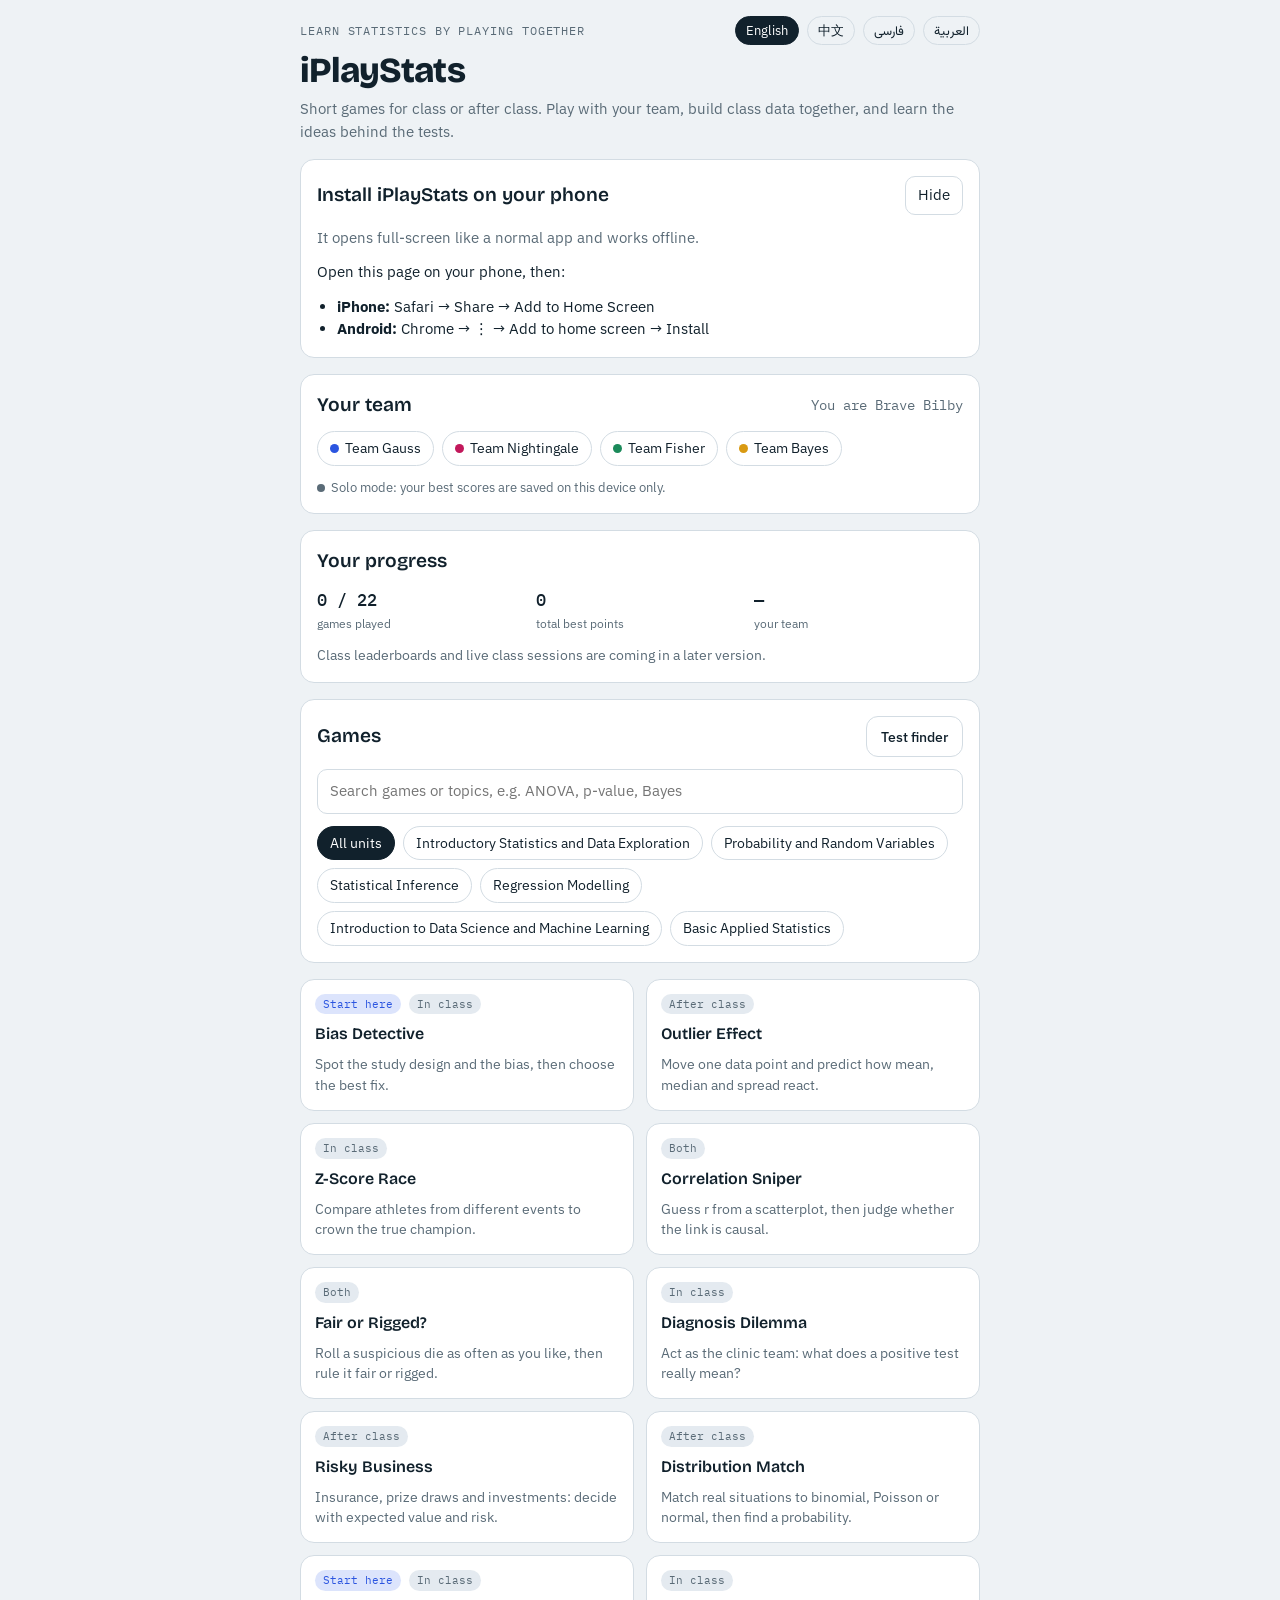
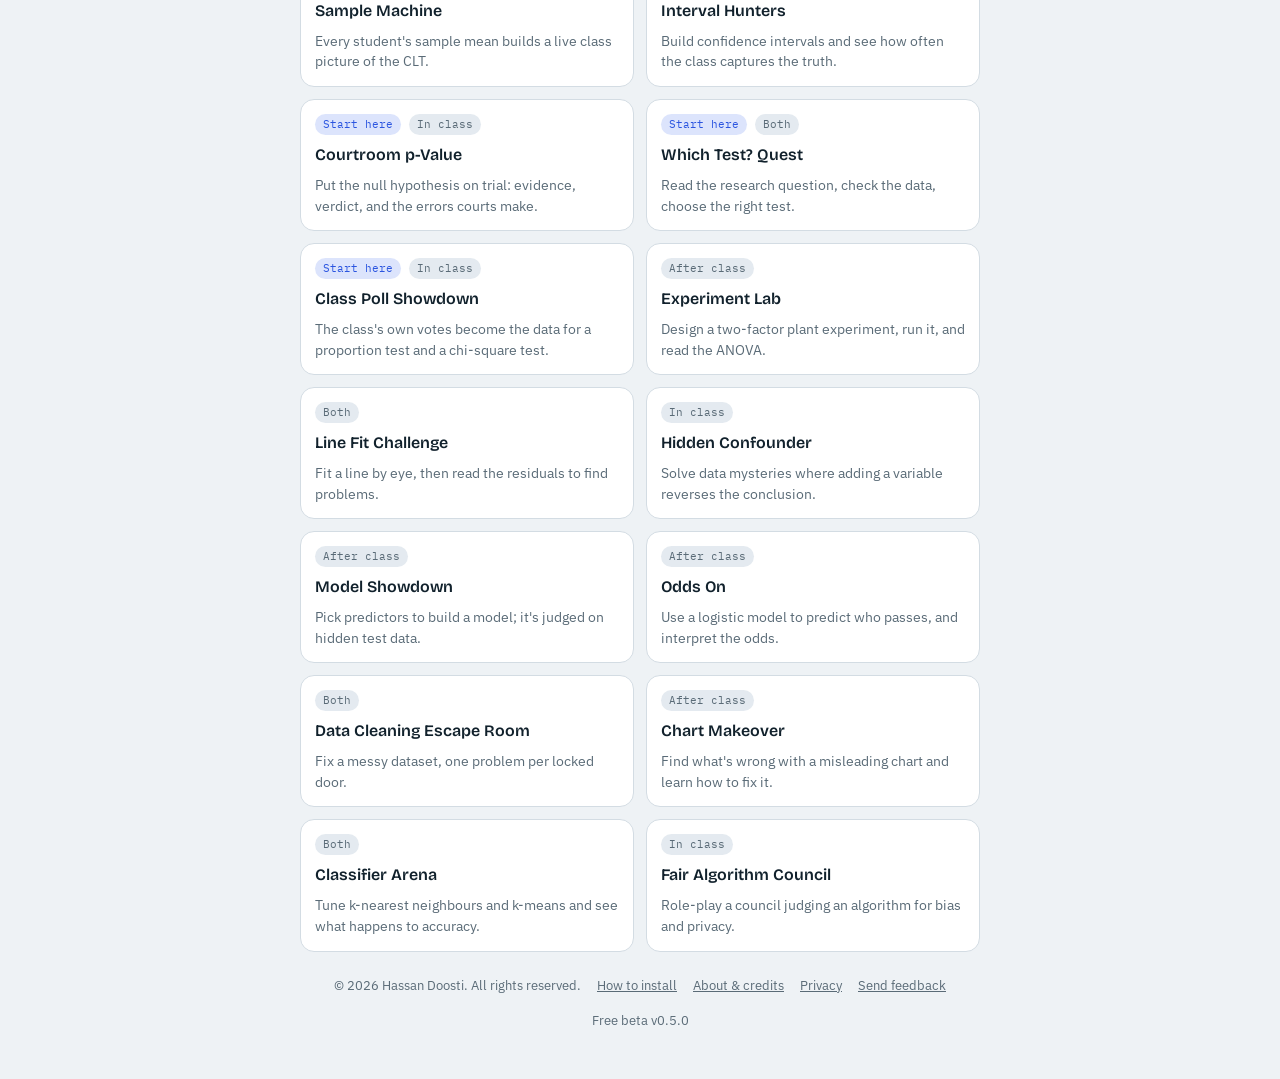
==== commit 26029628: "v0.5.0: language counts and updated scenarios" ====
--- a/index.html
+++ b/index.html
@@ -11,6 +11,8 @@
 <meta name="apple-mobile-web-app-capable" content="yes">
 <meta name="apple-mobile-web-app-title" content="iPlayStats">
 <style>:root{padding-top:env(safe-area-inset-top,0px);padding-bottom:env(safe-area-inset-bottom,0px)}body{margin:0}img{max-width:100%}[hidden]{display:none!important}</style>
+<title>iPlayStats</title>
+<meta name="claude:viewport-fit-sides" content="cover">
 <title>iPlayStats</title>
 <meta name="claude:viewport-fit-sides" content="cover">
 <title>iPlayStats</title>
@@ -147,9 +149,9 @@
 <script>(function(){var c=(window.SS_CONFIG||{}).analyticsCode;if(c&&/^[a-z0-9-]+$/.test(c)){var s=document.createElement("script");s.async=true;s.src="https://gc.zgo.at/count.js";s.setAttribute("data-goatcounter","https://"+c+".goatcounter.com/count");document.head.appendChild(s)}})();</script>
 <script>
 window.SS_DICT=window.SS_DICT||{};
-SS_DICT.zh={"(blank)": "（空白）", "<0></0>Team Bayes": "<0></0>贝叶斯队", "<0></0>Team Fisher": "<0></0>费希尔队", "<0></0>Team Gauss": "<0></0>高斯队", "<0></0>Team Nightingale": "<0></0>南丁格尔队", "<0>Android (Chrome):</0> tap the <1>⋮</1> menu → <2>Add to home screen</2> (or <3>Install app</3>) → choose <4>Install</4>, not “Create shortcut”.": "<0>Android（Chrome）：</0>点按 <1>⋮</1> 菜单 → <2>添加到主屏幕</2>（或<3>安装应用</3>）→ 选择<4>安装</4>，不要选“创建快捷方式”。", "<0>Android:</0> Chrome → ⋮ → Add to home screen → Install": "<0>Android：</0>Chrome → ⋮ → 添加到主屏幕 → 安装", "<0>Check your understanding.</0> Use the sliders to help.": "<0>检验你的理解。</0>可以借助滑块。", "<0>Check your understanding</0> after hunting a few intervals.": "先找几个区间，再<0>检验你的理解</0>。", "<0>Check your understanding</0> after trying different k and K values.": "试过不同的 k 和 K 值后，<0>检验你的理解</0>。", "<0>Check your understanding</0> once the votes are in.": "投票结束后，<0>检验你的理解</0>。", "<0>Feedback form.</0> If you choose to send feedback, the form service processes what you type. Please don't include sensitive personal information.": "<0>反馈表。</0>如果你选择提交反馈，表单服务会处理你填写的内容。请不要填写敏感的个人信息。", "<0>Fertiliser dose (randomly assigned to plots)</0> vs <1>Crop yield</1>": "<0>施肥量（随机分配到各地块）</0>与<1>作物产量</1>", "<0>Fonts.</0> The app loads its fonts from Google Fonts, so Google receives your IP address when the fonts are downloaded.": "<0>字体。</0>本应用从 Google Fonts 加载字体，因此下载字体时 Google 会收到你的 IP 地址。", "<0>Hint {0}:</0> A bigger sample doesn't fix a biased way of choosing people.": "<0>提示 {0}：</0>样本再大，也无法弥补有偏的抽样方式。", "<0>Hint {0}:</0> A cloud with no direction means r is near {1}.": "<0>提示 {0}：</0>没有方向的点云意味着 r 接近 {1}。", "<0>Hint {0}:</0> A fair die gives each face about {1}/{2} (the red line) in the long run.": "<0>提示 {0}：</0>公平的骰子长期来看每一面约占 {1}/{2}（红线）。", "<0>Hint {0}:</0> A smaller sum of squared residuals is better.": "<0>提示 {0}：</0>残差平方和越小越好。", "<0>Hint {0}:</0> A variable linked to a protected group can act as a proxy.": "<0>提示 {0}：</0>与受保护群体相关的变量可能充当代理变量。", "<0>Hint {0}:</0> About {1} of {2} intervals capture the true mean.": "<0>提示 {0}：</0>{2} 的区间中约有 {1} 能覆盖真实均值。", "<0>Hint {0}:</0> After {1}+ rolls, a small p-value is evidence the die isn't fair.": "<0>提示 {0}：</0>掷 {1}+ 次后，较小的 p 值说明骰子不公平。", "<0>Hint {0}:</0> Ask which group got the harder cases.": "<0>提示 {0}：</0>想想哪一组接手了更难的病例。", "<0>Hint {0}:</0> Ask: who could never be picked, or who chose to take part? That's usually where the bias is.": "<0>提示 {0}：</0>问问自己：谁根本不可能被选中？谁是自愿参与的？偏差通常就在那里。", "<0>Hint {0}:</0> Bigger samples = narrower intervals.": "<0>提示 {0}：</0>样本越大 = 区间越窄。", "<0>Hint {0}:</0> Bigger z = more exceptional compared with their own field.": "<0>提示 {0}：</0>z 越大 = 相对其项目的选手越出众。", "<0>Hint {0}:</0> Binomial: fixed number of yes/no trials with the same chance each time.": "<0>提示 {0}：</0>二项分布：固定次数的是/否试验，每次成功概率相同。", "<0>Hint {0}:</0> Check the spacing of time on the x-axis.": "<0>提示 {0}：</0>检查 x 轴上的时间间隔。", "<0>Hint {0}:</0> Check where the y-axis starts.": "<0>提示 {0}：</0>检查 y 轴从哪里开始。", "<0>Hint {0}:</0> Compare outcomes and errors between groups.": "<0>提示 {0}：</0>比较各组的结果和错误率。", "<0>Hint {0}:</0> Compare rates (%), not counts.": "<0>提示 {0}：</0>比较比率（%），不要比较人数。", "<0>Hint {0}:</0> Count true positives (sick and positive) and false positives (healthy and positive).": "<0>提示 {0}：</0>数出真阳性（患病且阳性）和假阳性（健康但阳性）。", "<0>Hint {0}:</0> Each coefficient b multiplies the odds by e^b.": "<0>提示 {0}：</0>每个系数 b 都会让优势乘以 e^b。", "<0>Hint {0}:</0> Expected value = sum of (value × probability).": "<0>提示 {0}：</0>期望值 = Σ（数值 × 概率）。", "<0>Hint {0}:</0> Experiment = researchers assign the treatment at random. Otherwise it's observational.": "<0>提示 {0}：</0>实验 = 研究者随机分配处理；否则就是观察性研究。", "<0>Hint {0}:</0> For a target mean: total = mean × number of values.": "<0>提示 {0}：</0>要达到目标均值：总和 = 均值 × 数据个数。", "<0>Hint {0}:</0> For k-means, look for the elbow where adding clusters stops helping.": "<0>提示 {0}：</0>对 k 均值，找“肘部”：再增加簇也帮助不大的位置。", "<0>Hint {0}:</0> For running times, lower is better, so flip the sign.": "<0>提示 {0}：</0>跑步成绩越低越好，所以要把符号反过来。", "<0>Hint {0}:</0> Get the slope right first, then shift the line up or down.": "<0>提示 {0}：</0>先调准斜率，再把直线上下平移。", "<0>Hint {0}:</0> Higher confidence = wider intervals.": "<0>提示 {0}：</0>置信水平越高 = 区间越宽。", "<0>Hint {0}:</0> H₀ is about a population parameter (μ or p), never the sample result.": "<0>提示 {0}：</0>H₀ 针对总体参数（μ 或 p），而不是样本结果。", "<0>Hint {0}:</0> Imagine {1} people. How many have the disease?": "<0>提示 {0}：</0>想象 {1} 个人。其中有多少人患病？", "<0>Hint {0}:</0> Judge by test RMSE: it shows how well you predict new students.": "<0>提示 {0}：</0>用测试集 RMSE 评判：它反映你预测新学生的能力。", "<0>Hint {0}:</0> Large p-values suggest a predictor isn't helping.": "<0>提示 {0}：</0>p 值大说明该预测变量帮助不大。", "<0>Hint {0}:</0> Larger n makes the pile of means narrower.": "<0>提示 {0}：</0>n 越大，均值堆越窄。", "<0>Hint {0}:</0> Look at the p-value on the Fertiliser × Light row.": "<0>提示 {0}：</0>看“施肥 × 光照”那一行的 p 值。", "<0>Hint {0}:</0> Look for repeated rows, odd spellings, impossible values and mixed units.": "<0>提示 {0}：</0>寻找重复的行、奇怪的拼写、不可能的数值和混用的单位。", "<0>Hint {0}:</0> Missing isn't the same as zero.": "<0>提示 {0}：</0>缺失不等于零。", "<0>Hint {0}:</0> More plants per group = more power to detect real effects.": "<0>提示 {0}：</0>每组植物越多 = 检验真实效应的功效越高。", "<0>Hint {0}:</0> Numbers → t-test or ANOVA. Categories → proportion or chi-square test.": "<0>提示 {0}：</0>数值型 → t 检验或方差分析。分类型 → 比例检验或卡方检验。", "<0>Hint {0}:</0> Odds = p ÷ ({1} − p).": "<0>提示 {0}：</0>优势 = p ÷ ({1} − p)。", "<0>Hint {0}:</0> One yes/no question vs a claimed % → one-sample proportion test.": "<0>提示 {0}：</0>一个是/否问题对比声称的百分比 → 单样本比例检验。", "<0>Hint {0}:</0> Only a randomised experiment supports cause and effect.": "<0>提示 {0}：</0>只有随机实验才能支持因果结论。", "<0>Hint {0}:</0> Parallel lines in the plot = no interaction.": "<0>提示 {0}：</0>图中线条平行 = 没有交互作用。", "<0>Hint {0}:</0> Points close to a straight line mean r is near {1} or {2}.": "<0>提示 {0}：</0>点紧贴一条直线意味着 r 接近 {1} 或 {2}。", "<0>Hint {0}:</0> Poisson: counts of events at an average rate per time or space.": "<0>提示 {0}：</0>泊松分布：单位时间或空间内以平均速率发生的事件次数。", "<0>Hint {0}:</0> Probability = {1} ÷ ({2} + e^(−log-odds)).": "<0>提示 {0}：</0>概率 = {1} ÷ ({2} + e^(−对数优势))。", "<0>Hint {0}:</0> Reject H₀ only when p < α.": "<0>提示 {0}：</0>只有当 p < α 时才拒绝 H₀。", "<0>Hint {0}:</0> Residual plot: random scatter = good; a curve or one far point = problem.": "<0>提示 {0}：</0>残差图：随机散布 = 良好；出现弯曲或一个远离的点 = 有问题。", "<0>Hint {0}:</0> Same people measured twice → paired.": "<0>提示 {0}：</0>同一批人测两次 → 配对。", "<0>Hint {0}:</0> Several categories vs equal shares → chi-square goodness-of-fit.": "<0>提示 {0}：</0>多个类别对比等份 → 卡方拟合优度检验。", "<0>Hint {0}:</0> Single wait times are skewed, but averages of many waits are not.": "<0>提示 {0}：</0>单次等待时间是偏态的，但多次等待的平均值不是。", "<0>Hint {0}:</0> Small p-value = the data disagree with the claim.": "<0>提示 {0}：</0>p 值小 = 数据与该说法不符。", "<0>Hint {0}:</0> Subtract what you pay to play.": "<0>提示 {0}：</0>减去你为参与所付的钱。", "<0>Hint {0}:</0> The mean uses every value, so one extreme value pulls it.": "<0>提示 {0}：</0>均值用到每个数值，所以一个极端值就会拉动它。", "<0>Hint {0}:</0> The median and IQR only use the middle of the data.": "<0>提示 {0}：</0>中位数和四分位距只用到数据的中间部分。", "<0>Hint {0}:</0> The spread of the means should be close to σ/√n.": "<0>提示 {0}：</0>均值的分散程度应接近 σ/√n。", "<0>Hint {0}:</0> Training R² always goes up when you add predictors, even useless ones.": "<0>提示 {0}：</0>增加预测变量时训练 R² 总会上升，即使变量毫无用处。", "<0>Hint {0}:</0> Training accuracy can be misleading; test accuracy is the honest score.": "<0>提示 {0}：</0>训练准确率可能具有误导性；测试准确率才是可靠的分数。", "<0>Hint {0}:</0> Very small k overfits; very large k underfits.": "<0>提示 {0}：</0>k 很小会过拟合；k 很大会欠拟合。", "<0>Hint {0}:</0> With few rolls, big differences happen by chance.": "<0>提示 {0}：</0>掷的次数少时，偶然也会出现很大的差异。", "<0>Hint {0}:</0> z = (result − mean) ÷ SD.": "<0>提示 {0}：</0>z =（成绩 − 均值）÷ 标准差。", "<0>Hours studied</0> vs <1>Exam mark</1>": "<0>学习时长</0>与<1>考试成绩</1>", "<0>Ice cream sales</0> vs <1>Sunburn cases</1>": "<0>冰淇淋销量</0>与<1>晒伤病例数</1>", "<0>Number of firefighters at a fire</0> vs <1>Damage cost</1>": "<0>火场的消防员人数</0>与<1>损失金额</1>", "<0>Patient {0}</0> tests positive.": "<0>患者 {0}</0>检测呈阳性。", "<0>Residual plot</0> (residual vs x)": "<0>残差图</0>（残差对 x）", "<0>Screen time before bed</0> vs <1>Hours of sleep</1>": "<0>睡前屏幕时间</0>与<1>睡眠时长</1>", "<0>Shoe size</0> vs <1>Reading score (ages {0}–{1})</1>": "<0>鞋码</0>与<1>阅读成绩（{0}–{1} 岁）</1>", "<0>Usage counts.</0> To learn which games are used, the app counts page visits and when a game is opened or finished, using GoatCounter. GoatCounter doesn't use cookies and doesn't store personal data that identifies you; it keeps totals such as browser type, screen size and approximate country.": "<0>使用统计。</0>为了解哪些游戏被使用，本应用通过 GoatCounter 统计页面访问次数以及游戏的打开和完成次数。GoatCounter 不使用 Cookie，也不存储可识别你身份的个人数据；它只保留浏览器类型、屏幕尺寸和大致国家等汇总数据。", "<0>Website hosting.</0> Like any website, the hosting service receives standard technical information when you load the app, such as your IP address and browser type, and may keep short-term logs for security and reliability.": "<0>网站托管。</0>与所有网站一样，托管服务在你加载应用时会收到标准技术信息，例如你的 IP 地址和浏览器类型，并可能为安全和稳定保留短期日志。", "<0>Who performed more exceptionally?</0> Remember: lower is better for running times.": "<0>谁的表现更出众？</0>记住：跑步成绩越低越好。", "<0>iPhone or iPad (Safari):</0> tap <1>Share</1> (square with an up arrow) → <2>Add to Home Screen</2> → <3>Add</3>.": "<0>iPhone 或 iPad（Safari）：</0>点按<1>共享</1>（带向上箭头的方框）→ <2>添加到主屏幕</2> → <3>添加</3>。", "<0>iPhone:</0> Safari → Share → Add to Home Screen": "<0>iPhone：</0>Safari → 共享 → 添加到主屏幕", "A U-shape in the residuals means the relationship bends; try a curved model.": "残差呈 U 形，说明关系是弯曲的；试试曲线模型。", "A bank's loan model approves applicants as follows. Both groups repay at the same rate when given loans.": "某银行的贷款模型审批申请人的情况如下。两组人获得贷款后的还款率相同。", "A basketballer makes {0} of free throws and takes {1} shots. X = shots made.": "一名篮球运动员罚球命中率为 {0}，共投 {1} 次。X = 命中次数。", "A café claims its average wait is <0>{0} minutes</0>. Students suspect it's longer. A sample of {1} waits has mean {2} min and SD {3} min.": "一家咖啡馆声称平均等待时间为<0>{0} 分钟</0>。学生们怀疑更长。{1} 次等待的样本均值为 {2} 分钟，标准差 {3} 分钟。", "A café claims {0} of students buy coffee daily. You survey {1} students.": "一家咖啡馆声称 {0} 的学生每天买咖啡。你调查了 {1} 名学生。", "A call centre receives {0} complaints per day on average. X = complaints tomorrow.": "某呼叫中心平均每天收到 {0} 起投诉。X = 明天的投诉数。", "A class is a convenience sample. The test's maths still works, but the conclusion applies most safely to students like these.": "一个班级是方便样本。检验的数学依然成立，但结论最适用于与这些学生相似的人。", "A coin is accused of being unfair. In {0} flips it lands heads {1} times.": "有人指控一枚硬币不公平。抛 {0} 次，正面朝上 {1} 次。", "A continuous measurement with a bell-shaped spread.": "一种呈钟形分布的连续测量值。", "A count of events happening at a steady average rate.": "以稳定平均速率发生的事件计数。", "A curved pattern: a straight line misses the shape": "弯曲的模式：直线没抓住形状", "A drug trial: recovery rates are compared between the drug group and a placebo group.": "一项药物试验：比较药物组和安慰剂组的康复率。", "A fair evaluation uses unseen data, through a test split or cross-validation.": "公平的评估使用未见过的数据，即测试集划分或交叉验证。", "A large gap in approval rates between groups with equal repayment": "还款能力相同的两组之间审批率差距很大", "A market researcher phones {0} randomly chosen landline numbers to estimate how many young adults use streaming apps.": "一名市场研究员随机拨打 {0} 个固定电话号码，估计有多少年轻人使用流媒体应用。", "A model that matches training data noise and predicts new data worse": "拟合了训练数据的噪声、对新数据预测更差的模型", "A model with a low training R²": "训练 R² 较低的模型", "A model with too few predictors": "预测变量太少的模型", "A model's overall accuracy is {0}.": "某模型的总体准确率为 {0}。", "A new teaching method is trialled. {0} students get it, {1} get the old method. The new group's average exam mark is higher.": "正在试行一种新教学方法。{0} 名学生采用新方法，{1} 名采用旧方法。新方法组的平均考试成绩更高。", "A patient tests positive.": "一位患者检测呈阳性。", "A quiz has {0} multiple-choice questions with {1} options each. You guess every one. X = number correct.": "一份测验有 {0} 道选择题，每题 {1} 个选项。你全部靠猜。X = 答对题数。", "A raffle ticket costs <0>${0}</0>. There's a {1} in <1>{2}</1> chance of winning <2>${3}</2>.": "一张抽奖券售价<0>${0}</0>。中奖机会是 <1>{2}</1> 分之 {1}，奖金<2>${3}</2>。", "A random sample of {0} alumni is mailed a salary survey. Only {1} reply.": "向随机抽取的 {0} 名校友邮寄了薪资调查。只有 {1} 人回复。", "A reproducible record lets others check your decisions. Door unlocked: you've escaped.": "可复现的记录让他人能检查你的决定。门已解锁：你成功逃脱了！", "A stall charges <0>${0}</0> to roll a fair die. Roll a six and win <1>${1}</1>.": "一个摊位收费<0>${0}</0>掷一次公平骰子。掷出六点可赢<1>${1}</1>。", "A student has P(pass) = {0}. What are their odds of passing?": "某学生 P(通过) = {0}。他通过的优势是多少？", "A typist makes {0} typos per page on average. X = typos on the next page.": "一名打字员平均每页出现 {0} 个错字。X = 下一页的错字数。", "A university wants to share students' grades and wellbeing survey answers with a tech company to build a dropout-prediction app.": "某大学想把学生的成绩和心理健康问卷答案分享给一家科技公司，用来开发辍学预测应用。", "A, in both groups": "A，两组都是", "About & credits": "关于与致谢", "About iPlayStats": "关于 iPlayStats", "Accuracy": "准确率", "Act as the clinic team: what does a positive test really mean?": "扮演诊所团队：阳性检测结果到底意味着什么？", "Add ethnicity to make it more accurate": "加入族裔变量让模型更准确", "Add {0} classmates": "加入 {0} 位同学", "Add {0} simulated classmates": "加入 {0} 位模拟同学", "Add {0} simulated votes": "加入 {0} 张模拟选票", "Adding “Favourite number” raised training R² slightly. Why?": "加入“最喜欢的数字”后，训练 R² 略有上升。为什么？", "Admission rates at a university, all applicants:": "某大学所有申请人的录取率：", "Admitted": "录取", "Adult heights are bell-shaped with mean {0} cm and SD {1} cm. X = a random adult's height.": "成年人身高呈钟形分布，均值 {0} cm，标准差 {1} cm。X = 随机一位成年人的身高。", "Advertise the poll on more social media pages": "在更多社交媒体页面上宣传这个投票", "After class": "课后", "Age": "年龄", "Age is the lurking variable: older children have bigger feet and read better.": "年龄是潜在变量：年龄大的孩子脚更大，阅读也更好。", "All units": "全部单元", "Always evaluate by subgroup. The overall number is dominated by the larger group.": "一定要按子群体评估。总体数字主要由较大的群体决定。", "Among people who <0>would have repaid</0> a loan:": "在<0>本会按时还款</0>的人当中：", "An impossible value is likely a typo ({0}?). Check before changing it, and never silently replace it. Door {1} unlocked.": "不可能的数值很可能是笔误（{0}？）。修改前先核实，绝不能悄悄替换。第 {1} 扇门已解锁。", "An overfit model memorises quirks of the training sample.": "过拟合的模型会记住训练样本的偶然特征。", "Another hint": "再给一个提示", "Answer three questions: what kind of study it is, what the main problem is, and which fix helps most.": "回答三个问题：这是哪类研究、主要问题是什么、哪种修正最有效。", "Applicants": "申请人数", "Approval rates are equal": "审批率相同", "Approved": "获批", "Association between two categorical variables": "两个分类变量之间的关联", "Athlete": "运动员", "Attendance": "出勤率", "Attendance %": "出勤率 %", "Average the two rows": "取两行的平均值", "B, in both groups": "B，两组都是", "Bar chart": "条形图", "Bar lengths must start at zero; otherwise Café C looks several times better than A when it's only {0} points higher.": "条形长度必须从零开始；否则咖啡馆 C 看起来比 A 好好几倍，其实只高 {0} 分。", "Basic Applied Statistics": "基础应用统计", "Basic Applied Statistics · ULO {0}": "基础应用统计 · 学习成果 {0}", "Basic Applied Statistics · ULO {0}, {1}": "基础应用统计 · 学习成果 {0}、{1}", "Bayes": "贝叶斯", "Before-and-after pain scores for {0} patients. The differences are strongly skewed with an outlier.": "{0} 名患者治疗前后的疼痛评分。差值严重偏斜，且有一个离群值。", "Bell-shaped around μ": "以 μ 为中心的钟形", "Best: {0}/{1}": "最高分：{0}/{1}", "Bias Detective": "偏差侦探", "Bigger fires bring more firefighters and cause more damage. Fire size is the lurking variable.": "火越大，来的消防员越多，损失也越大。火灾规模是潜在变量。", "Binomial": "二项分布", "Birth month": "出生月份", "Bootstrap": "自助法", "Bootstrap confidence interval": "自助法置信区间", "Both": "两者都有", "Both change by the same amount": "两者变化相同", "Boundaries get smoother; too large and the model underfits": "边界变得更平滑；太大则模型欠拟合", "Bubble chart": "气泡图", "Build an interval to start the hunt.": "构建一个区间，开始狩猎。", "Build confidence intervals and see how often the class captures the truth.": "构建置信区间，看看全班有多少次捕获到真值。", "Build my interval": "构建我的区间", "Buying the insurance": "购买保险", "By sending an idea or feedback, you agree that it can be used, adapted and included in iPlayStats, including future paid versions, without payment. If you'd like to be thanked, include your name and we'll list your name only, with your permission.": "提交想法或反馈即表示你同意它可以被使用、修改并纳入 iPlayStats（包括未来的付费版本），且不支付报酬。如果你希望被致谢，请填写姓名，我们仅在征得你同意后列出你的名字。", "CLT: normal, centre μ, spread σ/√n": "中心极限定理：正态，中心 μ，离散度 σ/√n", "Café": "咖啡馆", "Café A": "咖啡馆 A", "Café B": "咖啡馆 B", "Café C": "咖啡馆 C", "Café ratings (out of {0}). What's misleading?": "咖啡馆评分（满分 {0}）。哪里有误导？", "Calculate the expected value (and risk, if asked).": "计算期望值（如有要求，也计算风险）。", "Call {0} landlines instead": "改为拨打 {0} 个固定电话", "Campus": "校区", "Campus lounge": "校园休息区", "Case {0}": "案例 {0}", "Changes": "变更", "Chart Makeover": "图表改造", "Check": "检查", "Check the source; if it can't be fixed, set it to missing and record why": "核实数据来源；若无法修正，将其设为缺失并记录原因", "Check your understanding.": "检验你的理解。", "Checking a predictive model on unseen data": "在未见过的数据上检验预测模型", "Cherry-picked time window": "刻意挑选的时间窗口", "Chi-square goodness-of-fit": "卡方拟合优度检验", "Chi-square goodness-of-fit: one categorical variable vs an expected distribution (proportions and categorical data).": "卡方拟合优度检验：一个分类变量对比期望分布（比例与分类数据）。", "Chi-square test of independence": "卡方独立性检验", "Chi-square test of independence: association between two categorical variables (proportions and categorical data).": "卡方独立性检验：两个分类变量之间的关联（比例与分类数据）。", "Choose a confidence level and a method.": "选择置信水平和方法。", "Choose how many plants per group, grow them, then read the interaction plot and ANOVA table. Each round uses a new hidden truth, so let the data decide.": "选择每组植物的数量，让它们生长，然后读交互作用图和方差分析表。每一轮都有新的隐藏真相，让数据来做决定。", "Choose how many plants per group.": "选择每组植物的数量。", "Choose predictors": "选择预测变量", "Choose the best answer.": "选出最佳答案。", "Choose the best test.": "选出最合适的检验。", "Choose the council's best response.": "选出委员会的最佳回应。", "Choose the right fix to unlock the door.": "选择正确的修正来打开这扇门。", "Choose what makes it misleading.": "选出让它产生误导的原因。", "Choosing a short window can make any trend look good. Show the full history so readers see the context.": "选一个短时间窗口可以让任何趋势看起来都不错。展示完整的历史，让读者看到背景。", "Circles should be squares": "圆形应改成方形", "City": "城市", "City Hospital": "城市医院", "City Hospital receives far more critically ill patients. Compare like with like, or adjust for condition in a model.": "城市医院收治的危重患者多得多。要同类相比，或在模型中对病情进行调整。", "Class Poll Showdown": "班级投票对决", "Class leaderboards and live class sessions are coming in a later version.": "班级排行榜和课堂直播环节将在后续版本推出。", "Class sample means for n = {0}": "n = {0} 时全班的样本均值", "Classifier Arena": "分类器竞技场", "Cleaning by hand in a spreadsheet without notes": "在电子表格中手工清洗且不做记录", "Clear": "清除", "Close. The mean is {0} when the highlighted commute is {1} minutes, because the nine values must add to {2} × {3} = {4}.": "很接近。当高亮的通勤时间为 {1} 分钟时，均值为 {0}，因为九个数值之和必须为 {2} × {3} = {4}。", "Clusters K": "簇数 K", "Code both as missing and decide how to handle them, documenting the choice": "两者都编码为缺失，决定处理方式并记录这一选择", "Coefficient": "系数", "Coffee cups/day": "每天咖啡杯数", "Commute minutes": "通勤分钟数", "Compare athletes from different events to crown the true champion.": "比较不同项目的运动员，选出真正的冠军。", "Compare mean exam scores across four tutorial groups. Data roughly normal, similar spreads.": "比较四个辅导组的平均考试成绩。数据大致正态，离散程度相近。", "Compare satisfaction ratings ({0}–{1} scale, heavily skewed) between two independent groups of {2}.": "比较两个独立组（各 {2} 人）的满意度评分（{0}–{1} 分制，严重偏斜）。", "Compare waiting times across three clinics. Small samples, strongly skewed data.": "比较三家诊所的等待时间。样本小，数据严重偏斜。", "Comparing a fuller model with a simpler one": "比较较完整的模型和较简单的模型", "Comparing means": "比较均值", "Condition": "病情", "Confidence": "置信水平", "Confidence intervals": "置信区间", "Confounding": "混杂", "Connecting to the class pool…": "正在连接班级数据池…", "Contact": "联系方式", "Contact:": "联系：", "Continue": "继续", "Contributors who share feedback or game ideas will be thanked here.": "分享反馈或游戏点子的贡献者将在这里致谢。", "Convenience sampling": "方便抽样", "Copyright": "版权", "Correct.": "正确。", "Correlation Sniper": "相关狙击手", "Courtroom p-Value": "p 值法庭", "Created by": "创作者", "Crop yield": "作物产量", "Cumulative sales": "累计销量", "Damage cost": "损失金额", "Data Cleaning Escape Room": "数据清洗密室逃脱", "Decide: what type of outcome, how many groups, paired or independent, assumptions met?": "判断：结果是什么类型？有几组？配对还是独立？假设是否满足？", "Delete both rows": "删除两行", "Delete rows that don't say exactly “North”": "删除不完全写作“North”的行", "Delete the Study hours column": "删除“学习时长”这一列", "Delete the whole dataset": "删除整个数据集", "Design a two-factor plant experiment, run it, and read the ANOVA.": "设计一个双因素植物实验，运行它，并解读方差分析。", "Diagnosis Dilemma": "诊断难题", "Did you drink coffee today?": "你今天喝咖啡了吗？", "Die #{0}. Roll it, then give your verdict.": "骰子 #{0}。掷一掷，然后给出你的判断。", "Distribution Match": "分布配对", "Do students who sleep {0}+ hours score higher on average than those who sleep less? Two separate groups, numeric scores, roughly normal.": "每晚睡 {0}+ 小时的学生平均成绩是否高于睡得少的学生？两个独立组，数值型成绩，大致正态。", "Doctors gave A to more of the hard, large-stone cases": "医生把更多难治的大结石病例给了 A", "Does fertiliser dose (randomly assigned to plots) cause the change in crop yield?": "施肥量（随机分配到各地块）是否导致了作物产量的变化？", "Does hours studied cause the change in exam mark?": "学习时长是否导致了考试成绩的变化？", "Does ice cream sales cause the change in sunburn cases?": "冰淇淋销量是否导致了晒伤病例数的变化？", "Does number of firefighters at a fire cause the change in damage cost?": "火场消防员人数是否导致了损失金额的变化？", "Does screen time before bed cause the change in hours of sleep?": "睡前屏幕时间是否导致了睡眠时长的变化？", "Does shoe size cause the change in reading score (ages {0}–{1})?": "鞋码是否导致了阅读成绩（{0}–{1} 岁）的变化？", "Dot plot of nine commute times": "九个通勤时间的点图", "Drag the slider to your guess of the correlation r (from {0} to {1}), then tap Fire.": "拖动滑块猜相关系数 r（从 {0} 到 {1}），然后点“开火”。", "Draw": "抽样", "Draw a random sample of café wait times. Your sample mean joins the class picture. As the class adds means, watch the shape change from skewed to bell-shaped.": "从咖啡馆等待时间中随机抽样。你的样本均值会加入全班图。随着全班不断添加均值，看形状如何从偏斜变成钟形。", "Draw several times, or add simulated classmates, and watch the shape of the means.": "多抽几次，或加入模拟同学，观察均值的形状。", "Drop the decaf group to save time": "为了省时间去掉低因咖啡组", "EV = ${0} × {1}/{2} − ${3} = ${4}. On average you lose money; the raffle raises funds that way.": "期望值 = ${0} × {1}/{2} − ${3} = ${4}。平均来说你会亏钱；抽奖就是这样筹款的。", "EV = ${0} × {1}/{2} − ${3} = ${4}. Rare, but this raffle favours buyers.": "期望值 = ${0} × {1}/{2} − ${3} = ${4}。很少见，但这次抽奖对买家有利。", "Each chart tells a misleading story. Spot the trick, then read how to redesign it honestly. Share your best redesign idea with the class.": "每张图都在讲一个误导性的故事。找出其中的把戏，再看看如何诚实地重新设计。和全班分享你最好的改进想法。", "Each correct step earns points. Discuss with your team before you tap.": "每答对一步就得分。点按之前先和队友讨论。", "Each door hides one data problem, highlighted in the table.": "每扇门后藏着一个数据问题，已在表中高亮显示。", "Each door hides one data problem, highlighted in the table. Choose the right fix to unlock it. Work as a team and share clues.": "每扇门后藏着一个数据问题，已在表中高亮显示。选择正确的修正来打开它。团队合作，分享线索。", "Each extra weekly study hour adds about {0} marks, holding the other predictors fixed": "在其他预测变量保持不变时，每周多学习一小时约多得 {0} 分", "Each patient tests positive. Use the disease rate and the test's accuracy to find the chance they really have the disease. Agree as a team before you answer.": "每位患者检测都呈阳性。利用患病率和检测准确度，算出他们真正患病的概率。回答前先在队内达成一致。", "Each round is a money decision: insurance, a raffle, a game show or an investment.": "每一轮都是一个金钱决策：保险、抽奖、游戏节目或投资。", "Each round you get a die that might be fair or might favour one face.": "每一轮你会拿到一个骰子，它可能是公平的，也可能偏向某一面。", "Each round, two athletes from different events. Use each event's mean and SD to find who is more exceptional. In class, split the events across your team like a relay.": "每一轮有两名来自不同项目的运动员。用各项目的均值和标准差找出谁更出众。课堂上可以像接力一样把项目分给队友。", "Each student's anxiety score is measured before and after a mindfulness course.": "在正念课程前后分别测量每位学生的焦虑分数。", "Each training point is its own nearest neighbour, so it memorises the data": "每个训练点都是自己的最近邻，所以模型把数据记住了", "Emails arrive at an average rate of {0} per hour, independently. X = emails in the next hour.": "电子邮件以平均每小时 {0} 封的速率独立到达。X = 下一小时的邮件数。", "Enrolments over time. What's misleading?": "历年招生人数。哪里有误导？", "Equal opportunity: false negative rates differ": "机会均等：假阴性率不同", "Error": "误差", "Escape through all six doors.": "穿过全部六扇门逃脱。", "Event": "项目", "Every spot is equally popular": "每个地点同样受欢迎", "Every student's sample mean builds a live class picture of the CLT.": "每位学生的样本均值共同构建出实时的全班中心极限定理图。", "Evidence: t = {0}, df = {1}, <0>p = {2}</0>. Significance level α = {3}.": "证据：t = {0}，df = {1}，<0>p = {2}</0>。显著性水平 α = {3}。", "Evidence: two-sample t = {0}, df = {1}, <0>p = {2}</0>. Significance level α = {3}.": "证据：双样本 t = {0}，df = {1}，<0>p = {2}</0>。显著性水平 α = {3}。", "Evidence: z = {0}, <0>p = {1}</0>. Significance level α = {2}.": "证据：z = {0}，<0>p = {1}</0>。显著性水平 α = {2}。", "Exam mark": "考试成绩", "Exam marks are roughly normal with mean {0} and SD {1}. X = a random student's mark.": "考试成绩大致服从正态分布，均值 {0}，标准差 {1}。X = 随机一名学生的成绩。", "Excellent work.": "太棒了。", "Expected repair cost = {0} × ${1} = ${2} per month, vs a ${3} premium. Insurers usually charge more than the expected cost; you pay to remove risk.": "期望维修费用 = {0} × ${1} = 每月 ${2}，而保费为 ${3}。保险公司收取的通常高于期望成本；你是在花钱消除风险。", "Experiment Lab": "实验室", "Explain why the story changes.": "解释为什么结论变了。", "Exponentiate the coefficient to get the odds ratio: each hour multiplies the odds by about {0} (a {1} increase).": "对系数取指数得到优势比：每多一小时，优势约乘以 {0}（增加 {1}）。", "F-test (overall or nested models)": "F 检验（整体或嵌套模型）", "Factor A: fertiliser (none, organic). Factor B: light (low, high). Response: growth in cm after {0} weeks.": "因素 A：肥料（无、有机）。因素 B：光照（低、高）。响应：{0} 周后的生长高度（cm）。", "Faculty": "学院", "Faculty X (admits most)": "X 学院（录取最多）", "Faculty X is biased against men": "X 学院对男性有偏见", "Faculty Y (very competitive)": "Y 学院（竞争非常激烈）", "Fail to reject H₀ (not proven)": "不拒绝 H₀（证据不足）", "Fair Algorithm Council": "公平算法委员会", "Fair or Rigged?": "公平还是作弊？", "Favourite number": "最喜欢的数字", "Favourite number really predicts marks": "最喜欢的数字真的能预测成绩", "Fertiliser": "肥料", "Fertiliser dose (randomly assigned to plots)": "施肥量（随机分配到各地块）", "Fertiliser × Light": "肥料 × 光照", "Field SD": "项目标准差", "Field mean": "项目均值", "Final door: what makes cleaning trustworthy for others?": "最后一扇门：什么让数据清洗值得他人信任？", "Find what's wrong with a misleading chart and learn how to fix it.": "找出误导性图表的问题，并学习如何修正。", "Fire": "开火", "First choose the model that fits: binomial, Poisson or normal.": "先选出合适的模型：二项、泊松或正态。", "Fisher": "费希尔", "Fit a line by eye, then read the residuals to find problems.": "目测拟合一条直线，再通过残差找问题。", "Fix a messy dataset, one problem per locked door.": "修复一个混乱的数据集，每扇锁着的门对应一个问题。", "Fixed number of independent trials, each a success or failure with the same chance.": "固定次数的独立试验，每次只有成功或失败，且概率相同。", "Fixing how the sample is chosen matters more than making it bigger.": "改进抽样方式比扩大样本更重要。", "Flat and spread out": "平坦且分散", "Flip the coin": "抛硬币", "Follow up non-responders and offer a small incentive": "跟进未回复者并提供小奖励", "For k-means here, which K does the elbow suggest?": "对这里的 k 均值，“肘部”提示 K 是多少？", "For patients in poor condition, which hospital did better?": "对病情较差的患者，哪家医院做得更好？", "For right-skewed data like commute times, which is usually true?": "对于像通勤时间这样的右偏数据，通常哪一项成立？", "For the study-spot poll, what does a small p-value mean?": "对于学习地点投票，小的 p 值意味着什么？", "Free beta v{0}": "免费测试版 v{0}", "Friedman": "弗里德曼检验", "Friedman: instead of repeated-measures or blocked anova (nonparametric alternatives).": "弗里德曼检验：替代重复测量或区组方差分析（非参数替代方法）。", "Fund A": "基金 A", "Fund B": "基金 B", "Future versions may add optional accounts, class codes or live class sessions. If that changes what information is collected, this page will be updated before those features go live, and you'll be told what's collected and why.": "未来版本可能增加可选账户、班级码或课堂直播环节。如果这会改变收集的信息，本页面会在这些功能上线前更新，并告诉你收集了什么以及原因。", "Game show: take <0>${0}</0> now, or flip a coin for <1>${1}</1> or nothing.": "游戏节目：现在拿走<0>${0}</0>，或者抛硬币赢<1>${1}</1>或一无所获。", "Games": "游戏", "Gauss": "高斯", "Good": "良好", "Good applicants in Group B are three times as likely to be wrongly rejected. Equal opportunity asks these error rates to match.": "B 组的合格申请人被错误拒绝的可能性是 A 组的三倍。机会均等要求这些错误率相同。", "Good effort. Play again to lock in the ideas.": "不错的尝试。再玩一次来巩固这些概念。", "Group": "组别", "Group A": "A 组", "Group B": "B 组", "Group B applied less often": "B 组申请得更少", "Group comparison without formula assumptions": "不依赖公式假设的组间比较", "Grow": "种植", "Guess r": "猜 r", "Guess r from a scatterplot, then judge whether the link is causal.": "根据散点图猜 r，再判断这种关联是否是因果关系。", "Gym users exercise more than typical students, so the sample is easy to reach but not representative.": "健身房使用者比一般学生运动得更多，所以这个样本容易获得但不具代表性。", "Hassan Doosti, statistician and educator.": "Hassan Doosti，统计学家、教育者。", "Height cm": "身高（cm）", "Hidden Confounder": "隐藏的混杂变量", "Hide": "隐藏", "Hide CLT curve": "隐藏中心极限定理曲线", "Hide install guide": "隐藏安装指南", "High jump": "跳高", "High light": "强光", "High overall accuracy can hide poor performance for smaller groups": "总体准确率高可能掩盖在较小群体上的糟糕表现", "Highlighted commute in minutes": "高亮的通勤时间（分钟）", "Holding study hours fixed, attendance goes from {0} to {1}. What happens to the odds?": "学习时长不变，出勤率从 {0} 提高到 {1}。优势会怎样变化？", "Home": "主页", "Hospital": "医院", "Hot, sunny weather drives both.": "炎热晴朗的天气同时推动了两者。", "Hours of sleep": "睡眠时长", "Hours studied": "学习时长", "How do the odds of passing change for each extra weekly study hour?": "每周多学习一小时，通过的优势如何变化？", "How does k-means differ from k-nearest neighbours?": "k 均值与 k 近邻有什么不同？", "How to install": "如何安装", "How to play": "玩法说明", "How would a larger sample size (say n = {0}) change a {1} interval?": "更大的样本量（例如 n = {0}）会如何改变 {1} 区间？", "H₀ is the claim of no effect or no difference, written about the population parameter, never the sample statistic.": "H₀ 是“无效应或无差异”的说法，针对总体参数书写，绝不针对样本统计量。", "H₀: the drug works": "H₀：这种药有效", "H₀: x̄ = {0} minutes": "H₀：x̄ = {0} 分钟", "H₀: μ = {0} minutes": "H₀：μ = {0} 分钟", "H₀: μ > {0} minutes": "H₀：μ > {0} 分钟", "ID": "编号", "IQR": "四分位距", "Ice cream sales": "冰淇淋销量", "Identical rows with the same ID are a duplicate entry. Keep one and note it in your cleaning log. Door {0} unlocked.": "编号相同、内容完全一样的行是重复录入。保留一行，并在清洗日志中注明。第 {0} 扇门已解锁。", "If the class plots everyone's sample <0>means</0>, what shape will they make?": "如果全班把每个人的样本<0>均值</0>画出来，会是什么形状？", "Imagine {0} people: {1} have the disease and {2} of them test positive. Of the {3} without it, {4} also test positive. So P(disease | positive) = {5} / ({6} + {7}) ≈ {8}. When the disease is rare, false positives can outnumber true ones.": "想象 {0} 个人：{1} 人患病，其中 {2} 人检测阳性。在 {3} 名未患病者中，也有 {4} 人检测阳性。所以 P(患病 | 阳性) = {5} / ({6} + {7}) ≈ {8}。当疾病罕见时，假阳性可能多于真阳性。", "In class": "课堂上", "In multiple regression each coefficient is a change in the response with the other predictors held constant.": "在多元回归中，每个系数表示在其他预测变量保持不变时响应变量的变化。", "Inconsistent labels split one category into many. Trim spaces, fix case and map abbreviations. Door {0} unlocked.": "不一致的标签会把一个类别拆成多个。去掉空格、统一大小写、映射缩写。第 {0} 扇门已解锁。", "Informed consent or a lawful basis, de-identification, and limits on how the data can be used": "知情同意或合法依据、去标识化，以及对数据用途的限制", "Install iPlayStats on your phone": "在手机上安装 iPlayStats", "Install on your phone": "在手机上安装", "Instead of one-sample or paired t-test": "替代单样本或配对 t 检验", "Instead of one-way ANOVA": "替代单因素方差分析", "Instead of repeated-measures or blocked ANOVA": "替代重复测量或区组方差分析", "Instead of two-sample t-test": "替代双样本 t 检验", "Insurance, raffles and investments: decide with expected value and risk.": "保险、抽奖和投资：用期望值和风险做决定。", "Interaction p = < {0}. Non-parallel lines in the plot match a real interaction. The hidden truth this round: fertiliser +{1} cm, high light +{2} cm, interaction +{3} cm.": "交互作用 p = < {0}。图中线条不平行，与真实的交互作用相符。本轮的隐藏真相：肥料 +{1} cm，强光 +{2} cm，交互作用 +{3} cm。", "Interaction p = {0}. Non-parallel lines in the plot match a real interaction. The hidden truth this round: fertiliser +{1} cm, high light +{2} cm, interaction +{3} cm.": "交互作用 p = {0}。图中线条不平行，与真实的交互作用相符。本轮的隐藏真相：肥料 +{1} cm，强光 +{2} cm，交互作用 +{3} cm。", "Interaction p = {0}. Non-parallel lines in the plot match a real interaction. The hidden truth this round: fertiliser +{1} cm, high light +{2} cm, interaction +{3} cm. With only {4} plants per group, small effects are easy to miss: low power.": "交互作用 p = {0}。图中线条不平行，与真实的交互作用相符。本轮的隐藏真相：肥料 +{1} cm，强光 +{2} cm，交互作用 +{3} cm。每组只有 {4} 株植物时，小效应很容易被漏掉：检验功效低。", "Interaction p = {0}. Roughly parallel lines mean the effects add up. The hidden truth this round: fertiliser +{1} cm, high light +{2} cm, interaction +{3} cm.": "交互作用 p = {0}。线条大致平行，说明效应只是简单相加。本轮的隐藏真相：肥料 +{1} cm，强光 +{2} cm，交互作用 +{3} cm。", "Interaction p = {0}. Roughly parallel lines mean the effects add up. The hidden truth this round: fertiliser +{1} cm, high light +{2} cm, interaction +{3} cm. With only {4} plants per group, small effects are easy to miss: low power.": "交互作用 p = {0}。线条大致平行，说明效应只是简单相加。本轮的隐藏真相：肥料 +{1} cm，强光 +{2} cm，交互作用 +{3} cm。每组只有 {4} 株植物时，小效应很容易被漏掉：检验功效低。", "Interaction plot of mean growth": "平均生长量的交互作用图", "Intercept": "截距", "Interquartile range (IQR)": "四分位距（IQR）", "Interval Hunters": "区间猎人", "Interval estimate without formula assumptions": "不依赖公式假设的区间估计", "Interview twice as many people at the gym": "在健身房采访两倍的人", "Introduction to Data Science and Machine Learning": "数据科学与机器学习导论", "Introduction to Data Science and Machine Learning · ULO {0}": "数据科学与机器学习导论 · 学习成果 {0}", "Introduction to Data Science and Machine Learning · ULO {0}, {1}": "数据科学与机器学习导论 · 学习成果 {0}、{1}", "Introductory Statistics and Data Exploration": "统计学导论与数据探索", "Introductory Statistics and Data Exploration · ULO {0}": "统计学导论与数据探索 · 学习成果 {0}", "Introductory Statistics and Data Exploration · ULO {0}, {1}": "统计学导论与数据探索 · 学习成果 {0}、{1}", "Is a six-sided die fair? You record the counts of each face from {0} rolls.": "一个六面骰子公平吗？你记录了 {0} 次投掷中每一面出现的次数。", "Is choice of study location (library, home, café) related to year level ({0}st, {1}nd, {2}rd)?": "学习地点的选择（图书馆、家里、咖啡馆）是否与年级（{0} 年级、{1} 年级、{2} 年级）有关？", "Is every study spot equally popular?": "每个学习地点都同样受欢迎吗？", "Is the mean daily screen time of students different from {0} hours? One sample of {1} students, roughly symmetric data.": "学生每天的平均屏幕时间是否不同于 {0} 小时？一个 {1} 名学生的样本，数据大致对称。", "Is the proportion of students who vote different for on-campus vs off-campus students?": "住校生和走读生中参加投票的比例是否不同？", "Is there a linear relationship between hours worked and GPA?": "工作时长与 GPA 之间是否存在线性关系？", "Is there a significant interaction at α = {0}?": "在 α = {0} 下，交互作用是否显著？", "Is this class a random sample of all students?": "这个班级是所有学生的随机样本吗？", "It can predict probabilities below {0} or above {1}": "它可能预测出小于 {0} 或大于 {1} 的概率", "It can't handle two predictors": "它无法处理两个预测变量", "It depends on size": "取决于结石大小", "It doesn't matter for a hypothesis test": "对假设检验来说无关紧要", "It makes R² bigger": "它会让 R² 变大", "It may play a part, but stress or late study could drive both. Correlation alone doesn't settle it.": "它可能有一定作用，但压力或熬夜学习也可能同时影响两者。仅凭相关性无法下结论。", "It opens full-screen like a normal app and works offline.": "它会像普通应用一样全屏打开，并且可以离线使用。", "It shows how well the model will predict new students": "它显示模型预测新学生的能力", "It was entered in metres; convert to {0} cm": "这是以米为单位录入的；换算成 {0} cm", "It's a cumulative total, which hides that monthly sales are falling": "这是累计总量，掩盖了月销量在下降", "It's fair": "是公平的", "It's rigged": "被做了手脚", "Javelin": "标枪", "Keep the design and limit conclusions to people similar to the volunteers": "保留该设计，并把结论限定在与志愿者相似的人群", "Keeping a script or log of every change": "为每次修改保留脚本或日志", "Kruskal–Wallis": "克鲁斯卡尔–沃利斯检验", "Kruskal–Wallis: instead of one-way anova (nonparametric alternatives).": "克鲁斯卡尔–沃利斯检验：替代单因素方差分析（非参数替代方法）。", "Large": "大", "Large k averages over many neighbours, smoothing boundaries. Too large and it misses real structure.": "k 很大时会对许多邻居取平均，使边界平滑。太大则会错过真实的结构。", "Learn statistics by playing together": "一起玩，一起学统计", "Least squares (dashed): ŷ = {0} + {1}x, SSE {2}. Your fit earns {3}/{4}.": "最小二乘（虚线）：ŷ = {0} + {1}x，SSE {2}。你的拟合得到 {3}/{4} 分。", "Leave the poll open longer to get more responses": "让投票开放更久以获得更多回复", "Let volunteers choose which drink they want": "让志愿者自己选择喝哪种饮料", "Library": "图书馆", "Light": "光照", "Line Fit Challenge": "直线拟合挑战", "Line chart": "折线图", "Linear association between two numeric variables": "两个数值变量之间的线性关联", "Live: your points and class data join the class pool.": "实时：你的得分和班级数据会进入班级数据池。", "Lock in": "锁定", "Log-odds = {0} + {1} + {2} = {3}. Probability = {4} / ({5} + e^{6}) ≈ {7}.": "对数优势 = {0} + {1} + {2} = {3}。概率 = {4} / ({5} + e^{6}) ≈ {7}。", "Logistic regression is always more accurate": "逻辑回归总是更准确", "Long jump": "跳远", "Look at the dot plot of nine commute times. The pink dot is the one you can move.": "看这九个通勤时间的点图。粉色的点是你可以移动的。", "Look at the overall table and answer.": "看总体表格并作答。", "Look at the overall table first, then the split-up table. Discuss with your team why the story changes before you answer.": "先看总体表格，再看拆分后的表格。作答前和队友讨论为什么结论变了。", "Look at the scatterplot.": "看这张散点图。", "Look closely at the chart.": "仔细看这张图。", "Low light": "弱光", "Mail the survey to {0} different alumni": "把调查寄给另外 {0} 名校友", "Majority": "多数群体", "Mann–Whitney U": "曼–惠特尼 U 检验", "Mann–Whitney U: instead of two-sample t-test (nonparametric alternatives).": "曼–惠特尼 U 检验：替代双样本 t 检验（非参数替代方法）。", "Many young adults have no landline, so they cannot be selected. That group is left out of the sampling frame.": "许多年轻人没有固定电话，所以他们不可能被选中。这个群体被排除在抽样框之外。", "Match real situations to binomial, Poisson or normal, then find a probability.": "把现实情境与二项、泊松或正态分布配对，再求概率。", "Mean is greater than median": "均值大于中位数", "Means of two separate groups": "两个独立组的均值", "Means of {0}+ groups, one factor": "{0} 个以上组的均值，单因素", "Median is greater than mean": "中位数大于均值", "Men": "男性", "Men much higher in both": "两个学院中男性都高得多", "Method": "方法", "Minority": "少数群体", "Missing a real effect is a Type II error. Larger samples raise power and make it less likely.": "漏掉真实效应是第二类错误。更大的样本能提高检验功效，使它更不容易发生。", "Missing isn't zero. Treat both codes the same way, then choose an approach and report it. Door {0} unlocked.": "缺失不等于零。两种代码用同样方式处理，再选择处理方法并加以说明。第 {0} 扇门已解锁。", "Mixed units are common when data come from several forms. Convert to one unit. Door {0} unlocked.": "数据来自多个表单时，单位混用很常见。统一换算成一种单位。第 {0} 扇门已解锁。", "Model Showdown": "模型对决", "Model evaluation": "模型评估", "Monthly sales were {0}, {1}, {2}, {3}, {4}, {5}. A cumulative chart always rises, so it hides the decline.": "月销量依次为 {0}、{1}、{2}、{3}、{4}、{5}。累计图永远上升，所以掩盖了下降。", "Motivated students both attend more and study more. Motivation is a confounder, so attendance alone can't be credited.": "有积极性的学生既更常出勤也更努力学习。积极性是混杂变量，所以不能把功劳全归于出勤。", "Move one data point and predict how mean, median and spread react.": "移动一个数据点，预测均值、中位数和离散程度如何变化。", "Move the intercept and slope sliders to fit the best line you can.": "移动截距和斜率滑块，尽量拟合出最好的直线。", "Move the slider until the mean is about {0} minutes (within {1}). Then press Check.": "移动滑块，直到均值约为 {0} 分钟（误差在 {1} 以内）。然后点“检查”。", "Move the sliders to explore the model.": "移动滑块来探索这个模型。", "M{0}": "{0}月", "Narrower, lower capture rate": "更窄，捕获率更低", "Narrower, same {0} capture rate": "更窄，捕获率仍为 {0}", "Next": "下一题", "Next die": "下一个骰子", "Nightingale": "南丁格尔", "Nine students' commute times are on the line. Predict first, then drag the slider to move the highlighted student and check.": "线上是九名学生的通勤时间。先预测，再拖动滑块移动高亮的那位学生来验证。", "No": "否", "No error: the verdict was right": "没有错误：判决是对的", "No games match that search.": "没有符合搜索的游戏。", "No means yet for n = {0}. Draw a sample to add the first.": "n = {0} 时还没有均值。抽一个样本来添加第一个。", "No more hints": "没有更多提示了", "No pattern left in the residuals means the line has captured the trend.": "残差中没有剩余模式，说明直线已抓住了趋势。", "No serious bias": "没有严重偏差", "No strong evidence that some spots are more popular.": "没有强有力的证据表明某些地点更受欢迎。", "No tests match.": "没有匹配的检验。", "No, a lurking variable or other cause could explain it": "不能，潜在变量或其他原因可能解释这种关系", "No: the effects simply add up": "否：效应只是简单相加", "Nobody was assigned a treatment; data were collected as they were.": "没有人被分配处理；数据是按原样收集的。", "Non-response bias": "无应答偏差", "None": "无", "Nonparametric alternatives": "非参数替代方法", "Normal": "正态分布", "Not enough evidence against the café's claim at α = {0}.": "在 α = {0} 下，没有足够证据反驳咖啡馆的说法。", "Not quite.": "不太对。", "Nothing, if the app helps students": "什么都不用做，只要应用能帮助学生", "Nothing, sales are rising": "没问题，销量在上升", "Nothing: ethnicity isn't in the model": "无需处理：模型里没有族裔变量", "Now split by stone size:": "现在按结石大小拆分：", "Number of firefighters at a fire": "火场的消防员人数", "Observational study or survey": "观察性研究或调查", "Odds = p / ({0} − p) = {1} / {2} = {3}.": "优势 = p / ({0} − p) = {1} / {2} = {3}。", "Odds On": "胜算几何", "On average, which costs you less per month?": "平均来说，哪个每月花费更少？", "Once installed, iPlayStats opens full-screen and works offline.": "安装后，iPlayStats 会全屏打开并可离线使用。", "One categorical variable vs an expected distribution": "一个分类变量对比期望分布", "One categorical yes/no variable compared with a claimed proportion.": "一个是/否分类变量与声称的比例进行比较。", "One mean vs a target value": "一个均值对比目标值", "One proportion vs a target value": "一个比例对比目标值", "One unusual point is pulling the line": "一个异常点在拉动直线", "One-sample proportion test": "单样本比例检验", "One-sample proportion test: one proportion vs a target value (proportions and categorical data).": "单样本比例检验：一个比例对比目标值（比例与分类数据）。", "One-sample t-test": "单样本 t 检验", "One-sample t-test: one mean vs a target value (comparing means).": "单样本 t 检验：一个均值对比目标值（比较均值）。", "One-way ANOVA": "单因素方差分析", "One-way ANOVA: means of {0}+ groups, one factor (comparing means).": "单因素方差分析：{0} 个以上组的均值，单因素（比较均值）。", "Only call in the evening when people are home": "只在晚上大家在家时打电话", "Only sharing the cleaned file": "只分享清洗后的文件", "Only when the population is exactly normal": "只有当总体完全正态时", "Open the feedback form": "打开反馈表", "Open this page on your phone, then:": "在手机上打开此页面，然后：", "Or email <0>x@y.z</0>": "或发送邮件至 <0>x@y.z</0>", "Organic": "有机", "Outlier Effect": "离群值效应", "Over {0} plays, how much does the stall expect to gain?": "玩 {0} 次后，摊主预计能赚多少？", "Overall accuracy": "总体准确率", "Overall, which group has the higher admission rate?": "总体来看，哪一组的录取率更高？", "Overall, which hospital looks safer?": "总体来看，哪家医院看起来更安全？", "Overall, which treatment looks better?": "总体来看，哪种疗法看起来更好？", "P(pass)": "P(通过)", "Paired t-test": "配对 t 检验", "Paired t-test: two measurements on the same subjects (comparing means).": "配对 t 检验：同一批对象的两次测量（比较均值）。", "Part {0} · k-means clustering": "第 {0} 部分 · k 均值聚类", "Part {0} · k-nearest neighbours": "第 {0} 部分 · k 近邻", "Part {0}: change K and see how k-means groups the points.": "第 {0} 部分：改变 K，看 k 均值如何对点分组。", "Part {0}: change k and compare training and test accuracy for k-nearest neighbours.": "第 {0} 部分：改变 k，比较 k 近邻的训练准确率和测试准确率。", "Part {0}: classify students as likely to finish a degree (blue) or not (pink) using k-nearest neighbours. Compare training and test accuracy as k changes. Part {1}: group unlabelled data with k-means.": "第 {0} 部分：用 k 近邻判断学生是否可能完成学位（蓝色）或不能（粉色）。随着 k 变化，比较训练和测试准确率。第 {1} 部分：用 k 均值对无标签数据分组。", "Part-time work hours": "兼职工作时长", "Patients' condition on arrival": "患者入院时的病情", "Paying for repairs yourself": "自己支付维修费", "People with strong feelings choose to respond, so the {0} overstates opposition. A larger self-selected sample is still biased.": "有强烈意见的人才会选择回复，所以 {0} 夸大了反对的比例。自愿参与的样本再大也仍然有偏差。", "Phone insurance costs <0>${0}/month</0>. Each month there's a <1>{1}</1> chance of a <2>${2}</2> repair.": "手机保险费<0>每月 ${0}</0>。每个月有 <1>{1}</1> 的概率需要花 <2>${2}</2> 维修。", "Phone pickups/day": "每天拿起手机次数", "Pick a sample size (n = {0}, {1} or {2}).": "选择样本量（n = {0}、{1} 或 {2}）。", "Pick predictors to build a model; it's judged on hidden test data.": "挑选预测变量构建模型；在隐藏的测试数据上评判。", "Pick the athlete with the more exceptional performance.": "选出表现更出众的运动员。", "Pick the closest answer. The explanation shows the working.": "选出最接近的答案。解析会展示计算过程。", "Plant growth is measured under two fertilisers crossed with two light levels. Does the fertiliser effect depend on light?": "在两种肥料与两种光照水平交叉组合下测量植物生长。肥料的效果是否取决于光照？", "Plants per group": "每组植物数", "Plausible, but students who study more may also attend more and sleep better. Observational data alone can't prove it.": "说得通，但学习更多的学生可能也出勤更多、睡得更好。仅凭观察数据无法证明。", "Play again": "再玩一次", "Play again to sharpen your eye.": "再玩一次，练练眼力。", "Player EV per play = ${0}/{1} − ${2} = ${3}. The stall gains the opposite: ${4} × {5} = ${6}.": "玩家每次的期望值 = ${0}/{1} − ${2} = ${3}。摊主赚的正好相反：${4} × {5} = ${6}。", "Plots were randomly assigned, so other factors are balanced. A randomised experiment supports a causal claim.": "地块是随机分配的，所以其他因素是平衡的。随机实验支持因果结论。", "Poisson": "泊松分布", "Poor": "较差", "Population of café wait times": "咖啡馆等待时间总体", "Predict {0} students' exam marks. Train on {1} students, then test on {2} you haven't seen. Adding predictors always raises training R², but does it predict new students better?": "预测 {0} 名学生的考试成绩。用 {1} 名学生训练，再用你没见过的 {2} 名学生测试。增加预测变量总会提高训练 R²，但它能更好地预测新学生吗？", "Predictor": "预测变量", "Predictors of a binary outcome": "二元结果的预测变量", "Privacy": "隐私", "Privacy law and ethics require a lawful purpose, minimal and de-identified data, and clear limits on reuse.": "隐私法和伦理要求有合法目的、最少且去标识化的数据，以及对再利用的明确限制。", "Probability and Random Variables": "概率与随机变量", "Probability and Random Variables · ULO {0}": "概率与随机变量 · 学习成果 {0}", "Probability and Random Variables · ULO {0}, {1}": "概率与随机变量 · 学习成果 {0}、{1}", "Probability of passing vs study hours": "通过概率与学习时长的关系", "Probably not, so generalise with care": "可能不是，所以推广时要谨慎", "Proportion of rolls per face": "每一面出现的比例", "Proportions and categorical data": "比例与分类数据", "Proportions of two groups": "两组的比例", "Put the null hypothesis on trial: evidence, verdict, and the errors courts make.": "让原假设接受审判：证据、判决，以及法庭会犯的错误。", "Questions about privacy? Email <0>x@y.z</0>.": "对隐私有疑问？请发邮件至 <0>x@y.z</0>。", "Random assignment balances other factors, so the comparison is fair. Volunteers may not represent everyone, which limits generalising, not the causal comparison.": "随机分配平衡了其他因素，所以比较是公平的。志愿者可能不代表所有人，这限制的是推广范围，而不是因果比较。", "Random scatter: a straight line fits well": "随机散布：直线拟合得很好", "Randomisation (permutation) test": "随机化（置换）检验", "Randomised experiment": "随机实验", "Randomly select students from the enrolment list and contact them": "从在籍学生名单中随机抽取学生并联系他们", "Range": "极差", "Rate": "比率", "Read each case with your team. Decide what kind of study it is, name the bias, and pick the fix that would really help.": "和队友一起读每个案例。判断研究类型，说出偏差，并选择真正有用的修正。", "Read how to redesign it honestly.": "阅读如何诚实地重新设计它。", "Read the case about an algorithm making decisions.": "阅读一个由算法做决定的案例。", "Read the case: a study or survey someone ran.": "阅读案例：某人开展的一项研究或调查。", "Read the interaction plot and ANOVA table, then decide whether there's an interaction.": "读交互作用图和方差分析表，再判断是否存在交互作用。", "Read the question and choose your prediction first.": "读题，先做出你的预测。", "Read the real-life situation.": "阅读现实情境。", "Read the research question, check the data, choose the right test.": "阅读研究问题，检查数据，选择正确的检验。", "Read the research question.": "阅读研究问题。", "Read the situation, pick the model that fits, then compute the probability. Fixed number of yes/no trials suggests binomial; counts over time suggest Poisson; measurements suggest normal.": "读情境，选出合适的模型，再计算概率。固定次数的是/否试验提示二项分布；一段时间内的计数提示泊松分布；测量值提示正态分布。", "Readers judge area. Doubling the radius quadruples the area, overstating growth. Scale area to the value, or use bars.": "读者凭面积判断。半径加倍会让面积变成四倍，夸大了增长。应按数值缩放面积，或改用条形图。", "Reading score (ages {0}–{1})": "阅读成绩（{0}–{1} 岁）", "Recode all variants to one label, “North”": "把所有变体统一编码为一个标签“North”", "Regression Modelling": "回归建模", "Regression Modelling · ULO {0}": "回归建模 · 学习成果 {0}", "Regression Modelling · ULO {0}, {1}": "回归建模 · 学习成果 {0}、{1}", "Reject H₀ (guilty)": "拒绝 H₀（有罪）", "Rejecting a true H₀ is a Type I error. Its chance is α.": "拒绝一个真实的 H₀ 是第一类错误。其发生概率为 α。", "Relationships and models": "关系与模型", "Remove the exact duplicate, keeping one row": "删除完全重复的行，保留一行", "Removing a sensitive variable isn't enough when a proxy carries the same information. Audit the outcomes.": "当代理变量携带相同信息时，仅删除敏感变量是不够的。要审计结果。", "Repeat the comparison next semester": "下学期再比较一次", "Repeat the gym interviews on a Saturday": "周六在健身房再采访一次", "Replace it with the average age": "用平均年龄替换", "Replace them with {0} hours": "用 {0} 小时替换", "Report the {0} replies as the alumni average": "把这 {0} 份回复报告为校友的平均水平", "Resampling your own data mimics drawing new samples, so it works without a formula.": "对自己的数据重抽样，相当于模拟抽取新样本，所以无需公式也能用。", "Residual plot": "残差图", "Result": "成绩", "Risky Business": "风险生意", "Role-play a council judging an algorithm for bias and privacy.": "扮演委员会，评判一个算法的偏见与隐私问题。", "Roll a suspicious die as often as you like, then rule it fair or rigged.": "想掷多少次就掷多少次这个可疑的骰子，再判定它公平还是被做了手脚。", "Roll at least once before deciding.": "做出判断前至少掷一次。", "Roll {0}": "掷 {0} 次", "Room {0}: A height of {1} is in a cm column. What's going on?": "第 {0} 个房间：身高 {1} 出现在以 cm 为单位的列中。这是怎么回事？", "Room {0}: Student {1}'s age is {2}. What should you do?": "第 {0} 个房间：学生 {1} 的年龄是 {2}。你该怎么做？", "Room {0}: Study hours shows “NA” and a blank. What's the best approach?": "第 {0} 个房间：学习时长一栏出现了“NA”和空白。最好的做法是什么？", "Room {0}: The campus column has North, north, NTH and “North ”. What's the fix?": "第 {0} 个房间：校区一栏有 North、north、NTH 和“North ”。该如何修正？", "Room {0}: Two rows are highlighted. What should you do?": "第 {0} 个房间：有两行被高亮。你该怎么做？", "Rotate roles in your team: prosecutor, jury, defence.": "在队内轮换角色：检察官、陪审团、辩护方。", "Round it to {0}": "四舍五入为 {0}", "Round {0} of {1}": "第 {0} 轮，共 {1} 轮", "Run a randomised trial, or compare students with similar prior marks": "开展随机试验，或比较之前成绩相近的学生", "Rural": "乡村", "Rural Hospital": "乡村医院", "R² never decreases when you add a predictor, even pure noise": "增加预测变量时 R² 永远不会下降，哪怕是纯噪声", "SD": "标准差", "SD of means (σ/√n = {0})": "均值的标准差（σ/√n = {0}）", "Same": "一样", "Same expected return, but Fund B's larger SD means outcomes vary more, including bigger losses. Variance measures risk.": "期望收益相同，但基金 B 的标准差更大，意味着结果波动更大，包括更大的亏损。方差衡量风险。", "Same risk, same mean": "风险相同，均值相同", "Sample Machine": "抽样机器", "Sample means": "样本均值", "Sample size": "样本量", "Scatterplot": "散点图", "Scatterplot with your line": "带有你的直线的散点图", "Screen time before bed": "睡前屏幕时间", "Search by test, topic or unit name. Probability and Random Variables has no formal tests; it supplies the distributions the tests rely on.": "按检验名称、主题或单元名称搜索。“概率与随机变量”没有正式的检验；它提供检验所依赖的分布。", "Search games": "搜索游戏", "Search games or topics, e.g. ANOVA, p-value, Bayes": "搜索游戏或主题，例如 ANOVA、p 值、贝叶斯", "Search tests": "搜索检验", "See results": "查看结果", "Send feedback": "发送反馈", "Sensitivity: the test is positive for {0} of people with the disease": "灵敏度：患病者中有 {0} 检测呈阳性", "Share it all, then ask for consent later": "先全部分享，之后再征求同意", "Share of data": "数据占比", "Shoe size": "鞋码", "Short games for class or after class. Play with your team, build class data together, and learn the ideas behind the tests.": "课上或课后玩的小游戏。和队友一起玩，共同积累班级数据，理解各种检验背后的思想。", "Shot put": "铅球", "Show CLT curve": "显示中心极限定理曲线", "Show a hint": "显示提示", "Show a hint (half points for this question)": "显示提示（本题得分减半）", "Sign test / Wilcoxon signed-rank": "符号检验 / 威尔科克森符号秩检验", "Sign test / Wilcoxon signed-rank: instead of one-sample or paired t-test (nonparametric alternatives).": "符号检验 / 威尔科克森符号秩检验：替代单样本或配对 t 检验（非参数替代方法）。", "Similar, women slightly higher in X": "相近，X 学院中女性略高", "Simulation-based inference": "基于模拟的推断", "Skewed like the wait times": "像等待时间一样偏斜", "Skewed right: most waits are short, a few are long. True mean μ = {0} min, SD σ = {1} min.": "右偏：大多数等待很短，少数很长。真实均值 μ = {0} 分钟，标准差 σ = {1} 分钟。", "Sleep hours": "睡眠时长", "Slide to your best guess of the correlation r and fire. The closer you are, the more points. Then decide whether the relationship shows cause and effect.": "滑动到你对相关系数 r 的最佳猜测，然后开火。越接近得分越高。再判断这种关系是否体现因果。", "Slope": "斜率", "Small": "小", "Small counts make p-values always small": "计数小会让 p 值总是很小", "Solo mode: your best scores are saved on this device only.": "单人模式：你的最高分只保存在本设备上。", "Solve data mysteries where adding a variable reverses the conclusion.": "解开数据谜题：加入一个变量后结论反转。", "Some dice are fair; others land on one face too often. Roll in batches and watch the proportions settle. Decide when you have enough evidence. Small samples can fool you.": "有些骰子是公平的；有些会过于频繁地出现某一面。分批投掷，观察比例逐渐稳定。等证据足够时再下判断。小样本会骗人。", "Source": "来源", "Specificity: it is negative for {0} of people without it": "特异度：未患病者中有 {0} 检测呈阴性", "Split by faculty:": "按学院拆分：", "Split by how sick patients were on arrival:": "按患者入院时的病情拆分：", "Spot on. The mean is {0} when the highlighted commute is {1} minutes, because the nine values must add to {2} × {3} = {4}.": "完全正确。当高亮的通勤时间为 {1} 分钟时，均值为 {0}，因为九个数值之和必须为 {2} × {3} = {4}。", "Spot the study design and the bias, then choose the best fix.": "找出研究设计和偏差，再选择最佳修正。", "Standard deviation": "标准差", "Start": "开始", "Start here": "从这里开始", "State the defendant: which is the null hypothesis?": "确定被告：哪个是原假设？", "Statistical Inference": "统计推断", "Statistical Inference · ULO {0}": "统计推断 · 学习成果 {0}", "Statistical Inference · ULO {0}, {1}": "统计推断 · 学习成果 {0}、{1}", "Statistical Inference; Basic Applied Statistics": "统计推断；基础应用统计", "Step {0}: choose the correct H₀. Step {1}: reach a verdict from the p-value. Step {2}: name the error, if any.": "第 {0} 步：选出正确的 H₀。第 {1} 步：根据 p 值作出判决。第 {2} 步：指出错误（如有）。", "Stone size": "结石大小", "Stone size affects both which treatment was given and the success rate. Ignoring it reverses the conclusion: Simpson's paradox. In regression, adding stone size as a predictor changes the treatment coefficient.": "结石大小既影响给予哪种疗法，也影响成功率。忽略它会让结论反转：辛普森悖论。在回归中，把结石大小作为预测变量加入会改变疗法的系数。", "Stuck? Tap <0>Show a hint</0> during the game.": "卡住了？游戏中点<0>显示提示</0>。", "Students study {0} hours on average": "学生平均学习 {0} 小时", "Students who chose to attend tutorials scored {0} marks higher on the exam than those who didn't. The report concludes that tutorials cause higher marks.": "选择参加辅导课的学生考试比没参加的高 {0} 分。报告据此得出结论：辅导课导致成绩提高。", "Study hours": "学习时长", "Study hours explain {0} of marks": "学习时长解释了 {0} 的成绩差异", "Study hours/week": "每周学习时长", "Study hrs": "学习时长", "Subgroup": "子群体", "Submit this model": "提交这个模型", "Successes": "成功例数", "Suggest a game or send feedback": "推荐游戏或发送反馈", "Sunburn cases": "晒伤病例数", "Survey a random sample drawn from the full enrolment list": "从完整的在籍名单中随机抽样调查", "Survey students about whether tutorials helped": "调查学生辅导课是否有帮助", "Survival after surgery at two hospitals:": "两家医院的术后存活情况：", "Survived": "存活", "Take the sure money": "拿走确定的钱", "Tap Build my interval, or Add {0} classmates. Green intervals capture the true mean; red ones miss.": "点“构建我的区间”或“加入 {0} 位同学”。绿色区间捕获了真实均值；红色的没有。", "Tap Draw to take a random sample of wait times. Your sample mean joins the class picture.": "点“抽样”随机抽取等待时间。你的样本均值会加入全班图。", "Tap Grow to run the experiment.": "点“种植”运行实验。", "Tap Lock in to compare your line with least squares (dashed).": "点“锁定”，把你的直线与最小二乘线（虚线）比较。", "Tap Roll {0}, {1} or {2} as often as you like and watch the bars.": "随意点“掷 {0} 次”“掷 {1} 次”或“掷 {2} 次”，观察条形图。", "Tap Start to answer the questions.": "点“开始”回答问题。", "Tap Submit this model when you're happy. Only your first submission counts.": "满意后点“提交这个模型”。只有第一次提交计分。", "Tap predictors on or off to build a model.": "点按预测变量开启或关闭，构建模型。", "Teachers and students are welcome to suggest new games, report problems or share how you used iPlayStats in class.": "欢迎老师和学生推荐新游戏、报告问题，或分享你如何在课堂上使用 iPlayStats。", "Team Bayes": "贝叶斯队", "Team Fisher": "费希尔队", "Team Gauss": "高斯队", "Team Nightingale": "南丁格尔队", "Team leaderboard this round": "本轮团队排行榜", "Ten tasters each rate the same four coffees on a ranking scale.": "十位品尝者在排序量表上为同样四种咖啡评分。", "Test": "检验", "Test data are always more accurate": "测试数据总是更准确", "Test finder": "检验查找器", "Test for correlation": "相关性检验", "Test for correlation: linear association between two numeric variables (relationships and models).": "相关性检验：两个数值变量之间的线性关联（关系与模型）。", "Thank you to our contributors": "感谢我们的贡献者", "Thanks, your vote is in.": "谢谢，你的投票已记录。", "That's what the overall numbers say. Now look deeper.": "这是总体数字的结论。现在深入看看。", "The IQR uses the middle {0} of the data, so it ignores the extreme value. SD and range both jump. Try the slider to see it.": "四分位距只用中间 {0} 的数据，所以会忽略极端值。标准差和极差都会跳升。拖动滑块看看。", "The answer is {0}. Convert to z = (x − μ)/σ and use the normal table.": "答案是 {0}。转换为 z = (x − μ)/σ 并查正态分布表。", "The answer is {0}. Use C(n,k) pᵏ({1}−p)ⁿ⁻ᵏ.": "答案是 {0}。使用 C(n,k) pᵏ({1}−p)ⁿ⁻ᵏ。", "The answer is {0}. Use e^(−λ) λᵏ / k!.": "答案是 {0}。使用 e^(−λ) λᵏ / k!。", "The app has no advertising and no tracking cookies.": "本应用没有广告，也没有跟踪 Cookie。", "The bars are the wrong colour": "条形颜色不对", "The campus café claims {0} of students drink coffee every day.": "校园咖啡馆声称 {0} 的学生每天喝咖啡。", "The chi-square approximation becomes unreliable": "卡方近似变得不可靠", "The chi-square goodness-of-fit test compares observed counts with equal expected counts.": "卡方拟合优度检验把观察计数与相等的期望计数进行比较。", "The chi-square result comes with a warning when expected counts are below {0}. Why?": "当期望计数低于 {0} 时，卡方结果会附带警告。为什么？", "The class data contradict the café's claim at α = {0}.": "在 α = {0} 下，班级数据与咖啡馆的说法相矛盾。", "The class pool hasn't answered yet. Your results are saved on this device.": "班级数据池还没有响应。你的结果已保存在本设备上。", "The class's own votes become the data for a proportion test and a chi-square test.": "全班自己的投票成为比例检验和卡方检验的数据。", "The coefficient for study hours is about {0}. What does it mean?": "学习时长的系数约为 {0}。这是什么意思？", "The coin flip's EV is {0} × ${1} = ${2}, vs ${3} for sure. Even when the gamble has a higher EV, many people take the sure thing because it has no risk (variance {4}).": "抛硬币的期望值是 {0} × ${1} = ${2}，而确定的是 ${3}。即使赌一把的期望值更高，很多人仍会选确定的，因为它没有风险（方差为 {4}）。", "The colours are the same": "颜色都一样", "The comparison within groups tells a different story.": "组内比较讲述了不同的故事。", "The faculty applied to is the lurking variable. It affects both group membership patterns and admission chances.": "申请的学院是潜在变量。它既影响各组的申请分布，也影响录取机会。", "The games cover introductory statistics, probability, inference, regression, data science and a basic applied statistics unit. Topics follow international curriculum guidelines for statistics and data science.": "这些游戏涵盖统计学导论、概率、推断、回归、数据科学以及一个基础应用统计单元。主题遵循国际统计学与数据科学课程指南。", "The highlighted commute moves from {0} to {1} minutes. Which changes more?": "高亮的通勤时间从 {0} 分钟变为 {1} 分钟。哪个变化更大？", "The hospital's location": "医院的位置", "The line should be a bar chart": "折线应改为条形图", "The logistic curve keeps predictions between {0} and {1} and fits the S-shape of binary outcomes.": "逻辑曲线把预测值限制在 {0} 到 {1} 之间，并拟合二元结果的 S 形。", "The long right tail pulls the mean towards it, so mean > median. That's why medians are reported for incomes and house prices. Try the slider to see it.": "长长的右尾把均值往右拉，所以均值 > 中位数。这就是为什么收入和房价通常报告中位数。拖动滑块看看。", "The mean": "均值", "The mean uses every value, so one extreme value drags it up. The median only cares about the middle value. Try the slider to see it.": "均值用到每个数值，所以一个极端值会把它往上拉。中位数只关心中间的值。拖动滑块看看。", "The median": "中位数", "The method captures μ in about {0} of samples; this interval either does or doesn't": "这种方法在约 {0} 的样本中能捕获 μ；这个区间要么捕获了，要么没有", "The minority group should be removed": "应删除少数群体", "The model always gets more accurate": "模型总会变得更准确", "The model below predicts the chance of passing a unit from weekly study hours and attendance. Explore it with the sliders, then answer the questions.": "下面的模型根据每周学习时长和出勤率预测通过某单元的概率。用滑块探索它，然后回答问题。", "The model doesn't use ethnicity, but it does use postcode, which is strongly linked to ethnicity in this city.": "模型没有使用族裔变量，但使用了邮政编码，而在这个城市邮编与族裔高度相关。", "The model is fair because it's {0} accurate": "模型是公平的，因为准确率达到 {0}", "The model is too accurate": "模型太准确了", "The months are mislabelled": "月份标错了", "The null hypothesis is on trial, presumed innocent.": "原假设正在受审，推定无罪。", "The null hypothesis is the defendant, presumed innocent. Your team rotates roles: the prosecutor states H₀, the jury reaches a verdict from the p-value, and the defence spots the error if the verdict was wrong.": "原假设是被告，推定无罪。队员轮换角色：检察官陈述 H₀，陪审团根据 p 值作出判决，若判决有误，辩护方指出错误。", "The number of patients": "患者人数", "The overall table has an arithmetic error": "总体表格有计算错误", "The point at x = {0} sits far below the others and drags the slope down. Check it, and report results with and without it.": "x = {0} 处的点远低于其他点，把斜率往下拉。核实它，并分别报告包含和不包含它时的结果。", "The probability rises by {0}": "概率增加 {0}", "The radius doubled, so the area is {0} times bigger": "半径加倍，所以面积变成 {0} 倍", "The researchers assigned the treatment at random.": "研究者随机分配了处理。", "The sample is too small": "样本太小", "The sample sizes are too small": "样本量太小", "The spots are not all equally popular": "并非每个地点都同样受欢迎", "The spots are not equally popular (α = {0}).": "这些地点受欢迎程度不同（α = {0}）。", "The standard error σ/√n shrinks, so intervals get narrower while the capture rate stays at {0}.": "标准误 σ/√n 变小，所以区间变窄，而捕获率保持在 {0}。", "The student is {0} cm tall": "这名学生身高 {0} cm", "The student union posts an online poll: “Should parking fees rise?” {0} students respond, and {1} say no.": "学生会发布了一项在线投票：“停车费应该上涨吗？”{0} 名学生回复，其中 {1} 说不。", "The test needs exactly {0} groups": "该检验必须正好有 {0} 个组", "The test relies on a large-sample approximation. Small expected counts make it inaccurate.": "该检验依赖大样本近似。期望计数小会使其不准确。", "The test set is too small": "测试集太小", "The true mean sleep of students is hidden at {0} hours. Each interval is one student's attempt to capture it. Change the confidence level and method, then answer the questions.": "学生的真实平均睡眠时长被隐藏为 {0} 小时。每个区间都是一名学生捕获它的尝试。改变置信水平和方法，然后回答问题。", "The true r is <0>{0}</0>. You were off by {1}: +{2} points.": "真实的 r 是 <0>{0}</0>。你偏差了 {1}：+{2} 分。", "The verdict matched the truth.": "判决与真相一致。", "The within-cluster spread drops sharply up to K = {0}, then flattens. The data were generated from {1} groups.": "簇内离散度在 K = {0} 之前急剧下降，之后趋于平缓。数据由 {1} 个组生成。", "The y-axis is too wide": "y 轴太宽了", "The y-axis starts at {0}": "y 轴从 {0} 开始", "The y-axis starts at {0}, exaggerating small differences": "y 轴从 {0} 开始，夸大了微小差异", "The years are evenly spaced but the gaps are {0}, {1} and {2} years": "年份间距相同，但实际间隔分别是 {0}、{1} 和 {2} 年", "The {0} describes the method's long-run success rate, as the class picture shows. It's not about individual students' sleep.": "{0} 描述的是这种方法的长期成功率，正如全班图所示。它与个别学生的睡眠无关。", "Then choose the correct probability.": "再选出正确的概率。", "Then decide whether the relationship shows cause and effect.": "再判断这种关系是否体现因果。", "Then drag the slider to move the pink dot and watch the mean, median, SD and IQR change.": "然后拖动滑块移动粉色点，观察均值、中位数、标准差和四分位距的变化。", "Then look at the table split by a third variable.": "然后看按第三个变量拆分的表格。", "Then read the residual plot and choose what it shows.": "然后读残差图，选出它说明的问题。", "Then tap Start to answer the questions.": "然后点“开始”回答问题。", "There should be more cafés": "应该有更多咖啡馆", "There's a {0} chance μ is between {1} and {2} after the fact, for sure": "事后来看，μ 有 {0} 的概率一定在 {1} 和 {2} 之间", "They are always equal": "两者总是相等", "They are equally exceptional": "两人同样出众", "They are the same method": "它们是同一种方法", "They cost about the same": "两者花费差不多", "They get narrower": "变窄", "They get wider": "变宽", "They increase by {0}": "增加 {0}", "They multiply by e^{0} ≈ {1}": "乘以 e^{0} ≈ {1}", "They multiply by {0}": "乘以 {0}", "They stay the same width": "宽度不变", "They're equal": "两者相等", "Think through three questions for each scenario: what type of outcome, how many groups, and whether the data meet the assumptions. Then choose. The Test finder on the home screen lists every test.": "对每个情境思考三个问题：结果是什么类型、有几组、数据是否满足假设。然后再选择。主页上的检验查找器列出了所有检验。", "This die was <0>fair</0>. The red line is {0}/{1}, what a fair die gives in the long run.": "这个骰子是<0>公平的</0>。红线是 {0}/{1}，即公平骰子的长期结果。", "This die was <0>fair</0>. With so few rolls, chance variation is large, so be careful about strong conclusions.": "这个骰子是<0>公平的</0>。投掷次数这么少，偶然波动很大，所以不要下太强的结论。", "This die was <0>rigged: face {0} came up {1} of the time</0>. The red line is {2}/{3}, what a fair die gives in the long run.": "这个骰子<0>被做了手脚：第 {0} 面出现了 {1} 的次数</0>。红线是 {2}/{3}，即公平骰子的长期结果。", "This die was <0>rigged: face {0} came up {1} of the time</0>. With so few rolls, chance variation is large, so be careful about strong conclusions.": "这个骰子<0>被做了手脚：第 {0} 面出现了 {1} 的次数</0>。投掷次数这么少，偶然波动很大，所以不要下太强的结论。", "This information is not sent to us. You can delete it at any time by clearing this site's data in your browser settings.": "这些信息不会发送给我们。你可以随时在浏览器设置中清除本网站数据来删除它们。", "Tip: pick a team on the home screen so your points count for your team.": "提示：在主页选择一个队伍，这样你的得分会计入团队。", "To be more confident of capturing μ, you need a wider net.": "想更有把握地捕获 μ，就需要撒更宽的网。", "To estimate how often students exercise, a researcher interviews {0} people at the campus gym one Tuesday.": "为估计学生的运动频率，一名研究者在某个周二于校园健身房采访了 {0} 人。", "To remember your progress, the app saves a few things in your browser's local storage on your own phone or computer:": "为记住你的进度，本应用会在你自己手机或电脑的浏览器本地存储中保存少量信息：", "Topic": "主题", "Train/test split and cross-validation": "训练/测试划分与交叉验证", "Training R² can only go up. That's why we use adjusted R² or a test set.": "训练 R² 只会上升。所以我们使用调整 R² 或测试集。", "Training R² measures test accuracy": "训练 R² 衡量测试准确率", "Training accuracy reaches {0}": "训练准确率达到 {0}", "Treat postcode as a possible proxy, audit outcomes by group, and test the model without it": "把邮政编码视为可能的代理变量，按群体审计结果，并测试去掉它后的模型", "Treat them as four different campuses": "把它们当作四个不同的校区", "Treatment": "疗法", "Treatment B is cheaper": "疗法 B 更便宜", "Tricky one. Talk the explanations through with your team, then try again.": "这题有点难。和队友一起讨论解析，然后再试一次。", "Tune k-nearest neighbours and k-means and see what happens to accuracy.": "调节 k 近邻和 k 均值，看看准确率会怎样。", "Two athletes compete in different events, so their raw results can't be compared directly.": "两名运动员参加不同的项目，所以他们的原始成绩不能直接比较。", "Two factors and their interaction": "两个因素及其交互作用", "Two investments both return <0>{0}</0> per year on average. Fund A's returns have SD <1>{1}</1>; Fund B's have SD <2>{2}</2>.": "两项投资的平均年回报都是<0>{0}</0>。基金 A 回报的标准差为<1>{1}</1>；基金 B 为<2>{2}</2>。", "Two measurements on the same subjects": "同一批对象的两次测量", "Two treatments for kidney stones. Overall success:": "两种治疗肾结石的方法。总体成功率：", "Two-sample (independent) t-test": "双样本（独立）t 检验", "Two-sample (independent) t-test: means of two separate groups (comparing means).": "双样本（独立）t 检验：两个独立组的均值（比较均值）。", "Two-sample proportion test": "双样本比例检验", "Two-sample proportion test: proportions of two groups (proportions and categorical data).": "双样本比例检验：两组的比例（比例与分类数据）。", "Two-sample t-test": "双样本 t 检验", "Two-way ANOVA": "双因素方差分析", "Two-way ANOVA: two factors and their interaction (comparing means).": "双因素方差分析：两个因素及其交互作用（比较均值）。", "Type I error: convicted an innocent H₀": "第一类错误：冤枉了无辜的 H₀", "Type II error: let a guilty H₀ go free": "第二类错误：放过了有罪的 H₀", "Undercoverage": "覆盖不足", "Unequal approval rates for equally creditworthy groups (a demographic parity gap) suggest the model disadvantages Group B.": "信用同样良好的两组审批率不同（人口均等差距），说明模型对 B 组不利。", "Unequal time gaps drawn as equal distances distort the growth rate. Space the x-axis by actual time.": "不相等的时间间隔被画成相等距离，会歪曲增长速度。应按实际时间来安排 x 轴。", "Units": "单元", "Use a logistic model to predict who passes, and interpret the odds.": "用逻辑模型预测谁会通过，并解读优势。", "Use a sampling frame that includes mobile numbers and online panels": "使用包含手机号码和在线样本库的抽样框", "Use the disease rate, sensitivity and specificity to find the chance they really have the disease.": "利用患病率、灵敏度和特异度，求出他们真正患病的概率。", "Use the sliders to fit the best line you can. The score compares your sum of squared residuals with least squares. Then judge what the residual plot shows.": "用滑块尽量拟合出最好的直线。得分比较你的残差平方和与最小二乘的结果。然后判断残差图显示了什么。", "Use when": "适用情况", "Users doubled. What's misleading about the circles?": "用户翻了一番。这些圆圈哪里有误导？", "Verdict?": "判决？", "Voluntary response bias": "自愿回应偏差", "Vote in both polls (once each).": "在两个投票中各投一票。", "Vote in both polls. As votes arrive, the tests update live. Then answer the questions about what the class data show.": "在两个投票中投票。随着选票到来，检验结果会实时更新。然后回答关于班级数据的问题。", "Wald / likelihood-ratio test (logistic)": "沃尔德 / 似然比检验（逻辑回归）", "Watch the bars and the test results update as votes come in. Add simulated votes if you're playing alone.": "随着选票到来，观察条形图和检验结果的更新。如果你一个人玩，可以加入模拟选票。", "Watch the probability, odds and log-odds change.": "观察概率、优势和对数优势的变化。", "Watch training R², adjusted R² and test RMSE (lower is better).": "观察训练 R²、调整 R² 和测试 RMSE（越低越好）。", "Weeks should be days": "应该按天而不是按周", "What concern should the council raise first?": "委员会首先应提出什么担忧？", "What does the residual plot show?": "残差图显示了什么？", "What does this show?": "这说明了什么？", "What explains the overall gap?": "什么解释了总体差距？", "What happened?": "发生了什么？", "What happens as k gets very large (e.g. {0})?": "当 k 变得很大（例如 {0}）时会怎样？", "What is overfitting?": "什么是过拟合？", "What is the chance this patient has the disease?": "这位患者真正患病的概率是多少？", "What is the expected value of buying one ticket?": "买一张票的期望值是多少？", "What is the main problem?": "主要问题是什么？", "What is the predicted probability of passing for a student who studies {0} hours a week with {1} attendance?": "每周学习 {0} 小时、出勤率 {1} 的学生，预测通过概率是多少？", "What kind of study is this?": "这是哪类研究？", "What must happen first?": "首先必须做什么？", "What other services see": "其他服务能看到什么", "What stays on your device": "什么会保存在你的设备上", "What's the confounder?": "混杂变量是什么？", "What's the council's best response?": "委员会的最佳回应是什么？", "When is the bootstrap especially useful?": "自助法什么时候特别有用？", "When there's no simple formula or the data's shape is unusual": "没有简单公式或数据形状不寻常时", "When you already know μ": "当你已经知道 μ 时", "When you're confident, tap It's fair or It's rigged.": "有把握时，点“是公平的”或“被做了手脚”。", "Where do you study best?": "你在哪里学习效果最好？", "Whether a predictor matters, others held constant": "在其他变量不变时，某个预测变量是否重要", "Which Test? Quest": "选哪个检验？闯关", "Which fairness measure is violated?": "违反了哪项公平性指标？", "Which fix helps most?": "哪种修正最有效？", "Which is riskier?": "哪个风险更大？", "Which model fits X?": "哪个模型适合 X？", "Which option has the higher expected value?": "哪个选项的期望值更高？", "Which test checks the café's {0} claim?": "哪个检验能检查咖啡馆的 {0} 说法？", "Which test fits best?": "哪个检验最合适？", "Who performed more exceptionally?": "谁的表现更出众？", "Why does the overall comparison flip?": "为什么总体比较会反转？", "Why judge models on data they weren't trained on?": "为什么要用模型没训练过的数据来评判？", "Why not use ordinary linear regression for pass/fail?": "为什么不用普通线性回归处理通过/不通过？", "Wider, higher capture rate": "更宽，捕获率更高", "With k = {0}, training accuracy is {1}. Why isn't that impressive?": "k = {0} 时训练准确率为 {1}。为什么这并不令人惊叹？", "With the {0}-minute commute, which measure of spread hardly changes?": "通勤时间变成 {0} 分钟后，哪个离散度指标几乎不变？", "With {0} means the pile is bell-shaped around μ, even though single waits are skewed. That's the central limit theorem. You predicted “bell-shaped around μ”.": "有了 {0} 个均值，这堆数据以 μ 为中心呈钟形，尽管单次等待是偏斜的。这就是中心极限定理。你的预测是“以 μ 为中心的钟形”。", "With {0} means the pile is bell-shaped around μ, even though single waits are skewed. That's the central limit theorem. You predicted “flat and spread out”.": "有了 {0} 个均值，这堆数据以 μ 为中心呈钟形，尽管单次等待是偏斜的。这就是中心极限定理。你的预测是“平坦且分散”。", "With {0} means the pile is bell-shaped around μ, even though single waits are skewed. That's the central limit theorem. You predicted “skewed like the wait times”.": "有了 {0} 个均值，这堆数据以 μ 为中心呈钟形，尽管单次等待是偏斜的。这就是中心极限定理。你的预测是“像等待时间一样偏斜”。", "With {0} means the pile is nearly bell-shaped, with a little leftover skew around μ, even though single waits are skewed. That's the central limit theorem. You predicted “bell-shaped around μ”.": "有了 {0} 个均值，这堆数据以 μ 为中心接近钟形，只剩一点偏斜，尽管单次等待是偏斜的。这就是中心极限定理。你的预测是“以 μ 为中心的钟形”。", "With {0} means the pile is nearly bell-shaped, with a little leftover skew around μ, even though single waits are skewed. That's the central limit theorem. You predicted “flat and spread out”.": "有了 {0} 个均值，这堆数据以 μ 为中心接近钟形，只剩一点偏斜，尽管单次等待是偏斜的。这就是中心极限定理。你的预测是“平坦且分散”。", "With {0} means the pile is nearly bell-shaped, with a little leftover skew around μ, even though single waits are skewed. That's the central limit theorem. You predicted “skewed like the wait times”.": "有了 {0} 个均值，这堆数据以 μ 为中心接近钟形，只剩一点偏斜，尽管单次等待是偏斜的。这就是中心极限定理。你的预测是“像等待时间一样偏斜”。", "With {0} not replying, the people who answered may differ from those who didn't, for example higher earners being happier to share.": "{0} 的人没有回复，回复者可能与未回复者不同，例如高收入者更愿意分享。", "Within each faculty, how do the rates compare?": "在每个学院内，录取率如何比较？", "Within each stone size, which is better?": "在每种结石大小内，哪种疗法更好？", "Within-cluster spread for K = {0} to {1}. Look for the “elbow” where adding clusters stops helping much.": "K = {0} 到 {1} 的簇内离散度。找“肘部”：再增加簇也帮助不大的位置。", "Within-cluster sum of squares": "簇内平方和", "Wk {0}": "第{0}周", "Women": "女性", "Women mostly applied to the very competitive faculty": "女性大多申请了竞争非常激烈的学院", "Women much lower in both": "两个学院中女性都低得多", "Work out each athlete's z-score: (result − mean) ÷ SD.": "算出每位运动员的 z 分数：（成绩 − 均值）÷ 标准差。", "Work out the expected value (and, where asked, the risk) of each option before choosing. Track your team's portfolio across the five decisions.": "选择前先算出每个选项的期望值（如有要求，还有风险）。在五个决策中追踪你们团队的投资组合。", "Wrongly rejected": "被错误拒绝", "Years later, a huge study shows H₀ was actually <0>false</0>. Your verdict was “fail to reject”.": "多年后，一项大型研究表明 H₀ 实际上是<0>假的</0>。你的判决是“不拒绝”。", "Years later, a huge study shows H₀ was actually <0>false</0>. Your verdict was “reject”.": "多年后，一项大型研究表明 H₀ 实际上是<0>假的</0>。你的判决是“拒绝”。", "Years later, a huge study shows H₀ was actually <0>true</0>. Your verdict was “fail to reject”.": "多年后，一项大型研究表明 H₀ 实际上是<0>真的</0>。你的判决是“不拒绝”。", "Years later, a huge study shows H₀ was actually <0>true</0>. Your verdict was “reject”.": "多年后，一项大型研究表明 H₀ 实际上是<0>真的</0>。你的判决是“拒绝”。", "Yes": "是", "Yes, a strong correlation proves it": "是的，强相关就证明了这一点", "Yes, because everyone voted": "是的，因为每个人都投票了", "Yes, because it comes from a randomised experiment": "是的，因为它来自随机实验", "Yes: the fertiliser effect depends on light": "是：肥料的效果取决于光照", "You are": "你是", "You may use iPlayStats free of charge for learning and teaching. Copying, modifying, hosting or selling the app or its content requires written permission.": "你可以免费将 iPlayStats 用于学习和教学。复制、修改、托管或出售本应用或其内容需获得书面许可。", "You scored {0}/{1}. Best scores are saved on this device.": "你得了 {0}/{1} 分。最高分保存在本设备上。", "You switch from {0} to {1} confidence. What happens to the intervals?": "你把置信水平从 {0} 调到 {1}。区间会怎样？", "Your guess": "你的猜测", "Your own {0} interval is ({1}, {2}). Which statement is correct?": "你自己的 {0} 区间是 ({1}, {2})。哪种说法正确？", "Your progress": "你的进度", "Your role is shown at the top. Argue from that view with your team.": "你的角色显示在顶部。和队友一起从这个角度展开论证。", "Your role: Analyst": "你的角色：分析员", "Your role: Anchor": "你的角色：最后一棒", "Your role: Applicant advocate": "你的角色：申请人代言人", "Your role: Bank manager": "你的角色：银行经理", "Your role: Data scientist": "你的角色：数据科学家", "Your role: Defence": "你的角色：辩护方", "Your role: Doctor": "你的角色：医生", "Your role: Jury": "你的角色：陪审团", "Your role: Lab scientist": "你的角色：实验室科学家", "Your role: Lock-picker": "你的角色：开锁人", "Your role: Navigator": "你的角色：领航员", "Your role: Note-taker": "你的角色：记录员", "Your role: Patient advocate": "你的角色：患者代言人", "Your role: Prosecutor": "你的角色：检察官", "Your role: Regulator": "你的角色：监管者", "Your role: Reporter": "你的角色：汇报员", "Your role: Runner {0}": "你的角色：第 {0} 棒", "Your role: Sceptic": "你的角色：质疑者", "Your role: Student rep": "你的角色：学生代表", "Your sample will drop in here": "你的样本会落在这里", "Your sum of squared residuals:": "你的残差平方和：", "Your team": "你的队伍", "Your team is the council. Each case, a different member takes the lead role and argues from that view before the team decides.": "你们团队就是委员会。每个案例由不同成员担任主导角色，先从该角度论证，再由团队决定。", "Your test RMSE is {0} marks. The true model (study, attendance, sleep, work) scores {1} on this test set. Excellent: you found the real signals.": "你的测试 RMSE 是 {0} 分。真实模型（学习、出勤、睡眠、工作）在该测试集上为 {1}。太棒了：你找到了真正的信号。", "Your test RMSE is {0} marks. The true model (study, attendance, sleep, work) scores {1} on this test set. Look at which predictors have large p-values, and whether removing them improves the test error. Keep exploring; only your first submission counts for points.": "你的测试 RMSE 是 {0} 分。真实模型（学习、出勤、睡眠、工作）在该测试集上为 {1}。看看哪些预测变量的 p 值大，去掉它们能否降低测试误差。继续探索；只有第一次提交计分。", "Your x̄": "你的 x̄", "Z-Score Race": "z 分数赛跑", "[[0]]: z = {0}, better than about {1} of the field. [[1]]: z = {2}, better than about {3} of the field. The larger z wins. For timed events we flip the sign because faster is better.": "[[0]]：z = {0}，优于该项目约 {1} 的选手。[[1]]：z = {2}，优于该项目约 {3} 的选手。z 更大者获胜。计时项目要把符号反过来，因为越快越好。", "a random nickname (for example “Curious Quokka”) and the team you pick": "一个随机昵称（例如 “Curious Quokka”）以及你选择的队伍", "adjusted R²": "调整 R²", "average (μ = {0})": "平均值（μ = {0}）", "average width (h)": "平均宽度（小时）", "captured μ": "捕获 μ", "chi-square statistic": "卡方统计量", "e.g. Basic Applied Statistics, nonparametric, proportion": "例如：基础应用统计、非参数、比例", "expected per spot": "每个地点的期望数", "games played": "已玩游戏", "hours of sleep": "睡眠小时数", "iPlayStats free beta · last updated {0} November {1}": "iPlayStats 免费测试版 · 最后更新于 {1} 年 11 月 {0} 日", "iPlayStats is a free set of statistics games for university students and teachers. You can use every game without an account, and we don't collect your name, email or any other personal details through the app.": "iPlayStats 是一套面向大学生和教师的免费统计游戏。所有游戏都无需账户即可使用，我们不会通过本应用收集你的姓名、邮箱或其他任何个人信息。", "iPlayStats is a set of short games for learning statistics and data science at university. It's built for two things at once: helping students understand the ideas behind the tests, and helping a class feel like a team while they learn.": "iPlayStats 是一套用于在大学学习统计学和数据科学的小游戏。它同时服务于两个目标：帮助学生理解各种检验背后的思想，并让全班在学习中有团队归属感。", "intervals": "区间数", "k = {0} is always the best model": "k = {0} 总是最好的模型", "k = {0} overfits: jagged regions fit the training noise. Test accuracy is the honest measure.": "k = {0} 会过拟合：锯齿状的区域拟合了训练噪声。测试准确率才是可靠的衡量。", "k-means clusters": "k 均值聚类", "k-means finds groups in unlabelled data; kNN predicts known labels": "k 均值在无标签数据中找组；kNN 预测已知标签", "k-means needs labelled training data": "k 均值需要有标签的训练数据", "kNN decision regions": "kNN 决策区域", "kNN is supervised classification; k-means is unsupervised clustering.": "kNN 是有监督分类；k 均值是无监督聚类。", "log(odds of passing) = {0} + {1} × hours + {2} × attendance%": "log(通过的优势) = {0} + {1} × 小时 + {2} × 出勤率%", "log-odds": "对数优势", "mean": "均值", "means": "均值数", "median": "中位数", "minutes": "分钟", "neighbours voting": "投票的邻居数", "odds of passing": "通过的优势", "p < {0}, so data this extreme would be rare if H₀ were true. Reject H₀.": "p < {0}，所以如果 H₀ 为真，这么极端的数据会很少见。拒绝 H₀。", "p ≥ {0}, so the evidence isn't strong enough. We fail to reject H₀; that doesn't prove H₀ is true.": "p ≥ {0}，所以证据不够充分。我们不拒绝 H₀；但这并不证明 H₀ 为真。", "p-value": "p 值", "p-value (fair die)": "p 值（公平骰子）", "range": "极差", "roll {0}+": "掷 {0}+ 次", "rolls": "投掷次数", "simple settings, such as the last unit filter you chose": "简单设置，例如你上次选择的单元筛选", "study hours/week": "每周学习小时数", "t-interval": "t 区间", "t-test for a regression coefficient": "回归系数的 t 检验", "test RMSE (marks)": "测试 RMSE（分）", "test accuracy": "测试准确率", "total best points": "最高分总计", "training R²": "训练 R²", "training accuracy": "训练准确率", "your answers to the class polls and your predictions": "你在班级投票中的回答和你的预测", "your best score in each game": "你在每个游戏中的最高分", "your team": "你的队伍", "z vs claim {0}": "z（对比声称的 {0}）", "{0} ({1} to {2})": "{0}（{1} 至 {2}）", "{0} / {1} points": "{0} / {1} 分", "{0} m": "{0} 米", "{0} m sprint": "{0} 米短跑", "{0} more means for n = {1} until the pattern is clear.": "n = {1} 还需要 {0} 个均值，规律才会清晰。", "{0} more percentage points × {1} = {2} on the log-odds scale, so odds × e^{3} ≈ {4}.": "多 {0} 个百分点 × {1} = 对数优势尺度上的 {2}，所以优势 × e^{3} ≈ {4}。", "{0} more votes needed before testing.": "检验前还需要 {0} 张选票。", "{0} of items from a machine are defective. An inspector checks {1} items. X = defective items found.": "一台机器生产的产品中有 {0} 是次品。检验员检查 {1} 件。X = 发现的次品数。", "{0} of people like this patient have the disease": "与这位患者情况相似的人中，有 {0} 患病", "{0} of students sleep between {1} and {2} hours": "{0} 的学生睡眠时间在 {1} 到 {2} 小时之间", "{0} pts": "{0} 分", "{0} s": "{0} 秒", "{0} volunteers are randomly assigned to drink coffee or decaf, then complete a reaction-time test. The coffee group reacts faster on average.": "{0} 名志愿者被随机分配喝咖啡或低因咖啡，然后完成反应时间测试。咖啡组的平均反应更快。", "{0} · Draw your sample": "{0} · 抽取你的样本", "{0} · Predict first": "{0} · 先预测", "{0} · The class picture": "{0} · 全班图", "{0} · The population: {1} café wait times": "{0} · 总体：{1} 个咖啡馆等待时间", "{0}: {1} users": "{0}：{1} 名用户", "© {0} Hassan Doosti. All rights reserved.": "© {0} Hassan Doosti。保留所有权利。", "χ², df = {0}": "χ²，df = {0}", "“Sales keep rising!” says the report. What's hidden?": "报告说：“销量持续上升！”隐藏了什么？", "“Satisfaction is soaring!” It shows {0} weeks after a {1}-year decline. What's the issue?": "“满意度飙升！”图中只显示了 {1} 年下滑之后的 {0} 周。问题在哪里？", "← Back to the games": "← 返回游戏", "← Games": "← 游戏", "Or email [[0]]": "或发送邮件至 [[0]]", "Questions about privacy? Email [[0]].": "对隐私有疑问？请发邮件至 [[0]]。", "Questions about privacy? Use the feedback link in the app.": "对隐私有疑问？请使用应用中的反馈链接。", "Free beta": "免费测试版", "<0>Hint {0}:</0> Answer = true positives ÷ all positives.": "<0>提示 {0}：</0>答案 = 真阳性 ÷ 全部阳性。", "<0>Hint {0}:</0> Same average but bigger SD = more risk.": "<0>提示 {0}：</0>平均值相同但标准差更大 = 风险更高。", "<0>Hint {0}:</0> Normal: continuous measurements with a bell-shaped spread; use z-scores.": "<0>提示 {0}：</0>正态分布：呈钟形分布的连续测量值；使用 z 分数。", "<0>Hint {0}:</0> Type I = rejecting a true H₀. Type II = missing a false H₀.": "<0>提示 {0}：</0>第一类错误 = 拒绝了真实的 H₀。第二类错误 = 没发现错误的 H₀。", "<0>Hint {0}:</0> Skewed small samples → a nonparametric test. See the Test finder on the home screen.": "<0>提示 {0}：</0>偏斜的小样本 → 非参数检验。参见主页上的检验查找器。", "<0>Hint {0}:</0> When the overall result reverses within groups, it's Simpson's paradox.": "<0>提示 {0}：</0>当总体结果在组内反转时，就是辛普森悖论。", "<0>Hint {0}:</0> Never silently change data; check it and record what you did.": "<0>提示 {0}：</0>绝不悄悄修改数据；先核实，再记录你做了什么。", "<0>Hint {0}:</0> Check whether area or a running total exaggerates the story.": "<0>提示 {0}：</0>检查面积或累计总量是否夸大了事实。", "<0>Hint {0}:</0> Check results for each subgroup, not just overall.": "<0>提示 {0}：</0>检查每个子群体的结果，而不只是总体。", "With {0} means the pile is bell-shaped around μ, even though single waits are skewed. That's the central limit theorem.": "有了 {0} 个均值，这堆数据以 μ 为中心呈钟形，尽管单次等待是偏斜的。这就是中心极限定理。", "With {0} means the pile is nearly bell-shaped, with a little leftover skew around μ, even though single waits are skewed. That's the central limit theorem.": "有了 {0} 个均值，这堆数据以 μ 为中心接近钟形，只剩一点偏斜，尽管单次等待是偏斜的。这就是中心极限定理。", "Interaction p = < {0}. Non-parallel lines in the plot match a real interaction. The hidden truth this round: fertiliser +{1} cm, high light +{2} cm, interaction +{3} cm. With only {4} plants per group, small effects are easy to miss: low power.": "交互作用 p = < {0}。图中线条不平行，与真实的交互作用相符。本轮的隐藏真相：肥料 +{1} cm，强光 +{2} cm，交互作用 +{3} cm。每组只有 {4} 株植物时，小效应很容易被漏掉：检验功效低。", "Interaction p = < {0}. Roughly parallel lines mean the effects add up. The hidden truth this round: fertiliser +{1} cm, high light +{2} cm, interaction +{3} cm.": "交互作用 p = < {0}。线条大致平行，说明效应只是简单相加。本轮的隐藏真相：肥料 +{1} cm，强光 +{2} cm，交互作用 +{3} cm。", "Interaction p = < {0}. Roughly parallel lines mean the effects add up. The hidden truth this round: fertiliser +{1} cm, high light +{2} cm, interaction +{3} cm. With only {4} plants per group, small effects are easy to miss: low power.": "交互作用 p = < {0}。线条大致平行，说明效应只是简单相加。本轮的隐藏真相：肥料 +{1} cm，强光 +{2} cm，交互作用 +{3} cm。每组只有 {4} 株植物时，小效应很容易被漏掉：检验功效低。", "Install app": "安装应用", "Or do it from the menu:": "或者通过菜单安装：", "In <0>Chrome</0>, tap the <1>⋮</1> menu (top right).": "在 <0>Chrome</0> 中，点按右上角的 <1>⋮</1> 菜单。", "Tap <0>Add to home screen</0> (or <1>Install app</1>).": "点按<0>添加到主屏幕</0>（或<1>安装应用</1>）。", "Choose <0>Install</0>, not “Create shortcut”.": "选择<0>安装</0>，不要选“创建快捷方式”。", "Open this page in <0>Safari</0>.": "用 <0>Safari</0> 打开此页面。", "Tap the <0>Share</0> button (square with an up arrow).": "点按<0>共享</0>按钮（带向上箭头的方框）。", "Tap <0>Add to Home Screen</0>, then <1>Add</1>.": "点按<0>添加到主屏幕</0>，再点<1>添加</1>。", "Hidden. Tap How to install at the bottom to show it again.": "已隐藏。点按底部的“如何安装”可再次显示。", "This game hit a problem loading. Go back and try again.": "这个游戏加载时出了问题。请返回后重试。", "Language": "语言", "Insurance, prize draws and investments: decide with expected value and risk.": "保险、抽奖活动和投资：用期望值和风险做决定。", "Each round is a money decision: insurance, a prize draw, a game show or an investment.": "每一轮都是一个金钱决策：保险、抽奖活动、游戏节目或投资。", "<0>Hint {0}:</0> Compare the average result with the sure option.": "<0>提示 {0}：</0>把平均结果与确定的选项作比较。", "With your coffee, a café offers a choice: a sure <0>${0}</0> discount, or a free scratch card with a {1} in <1>{2}</1> chance of a <2>${3}</2> voucher.": "买咖啡时，咖啡馆让你二选一：确定减免 <0>${0}</0>，或一张免费刮刮卡，有 <1>{2}</1> 分之 {1} 的机会赢得 <2>${3}</2> 代金券。", "Which is worth more on average?": "平均来说，哪个更划算？", "The sure discount": "确定的折扣", "The scratch card": "刮刮卡", "They're worth the same": "两者价值相同", "The card's expected value is ${0} × {1}/{2} = ${3}, compared with a sure ${4} discount. A small chance of a big prize can be worth less than a small sure thing.": "刮刮卡的期望值是 ${0} × {1}/{2} = ${3}，而确定的折扣是 ${4}。小概率的大奖可能还不如一个小而确定的优惠。", "The coin flip's EV is {0} × ${1} = ${2}, vs ${3} for sure. Even when the risky option has a higher EV, many people take the sure thing because it has no risk (variance {4}).": "抛硬币的期望值是 {0} × ${1} = ${2}，而确定的是 ${3}。即使有风险的选项期望值更高，很多人仍会选确定的，因为它没有风险（方差为 {4}）。", "A shop runs a free promotion: every customer rolls a fair die, and a six wins a <0>${0}</0> voucher.": "一家商店举办免费促销：每位顾客掷一次公平骰子，掷出六点可得 <0>${0}</0> 代金券。", "Over {0} customers, how much should the shop expect to give away?": "在 {0} 位顾客中，商店预计要送出多少钱？", "Each customer wins ${0}/{1} = ${2} on average, so {3} customers cost the shop about ${4}. Shops budget promotions with expected values.": "每位顾客平均赢得 ${0}/{1} = ${2}，所以 {3} 位顾客大约让商店花费 ${4}。商店用期望值来为促销做预算。", "Found a translation that isn't standard?": "发现翻译不规范？", "Please report it.": "请告诉我们。"};
-SS_DICT.fa={"(blank)": "(خالی)", "<0></0>Team Bayes": "<0></0>تیم بیز", "<0></0>Team Fisher": "<0></0>تیم فیشر", "<0></0>Team Gauss": "<0></0>تیم گاوس", "<0></0>Team Nightingale": "<0></0>تیم نایتینگل", "<0>Android (Chrome):</0> tap the <1>⋮</1> menu → <2>Add to home screen</2> (or <3>Install app</3>) → choose <4>Install</4>, not “Create shortcut”.": "<0>اندروید (Chrome):</0> روی منوی <1>⋮</1> بزنید ← <2>افزودن به صفحه اصلی</2> (یا <3>نصب برنامه</3>) ← گزینه <4>نصب</4> را انتخاب کنید، نه «ایجاد میان‌بر».", "<0>Android:</0> Chrome → ⋮ → Add to home screen → Install": "<0>اندروید:</0> Chrome ← ⋮ ← افزودن به صفحه اصلی ← نصب", "<0>Check your understanding.</0> Use the sliders to help.": "<0>درک خود را بسنجید.</0> از لغزنده‌ها کمک بگیرید.", "<0>Check your understanding</0> after hunting a few intervals.": "پس از شکار چند فاصله، <0>درک خود را بسنجید</0>.", "<0>Check your understanding</0> after trying different k and K values.": "پس از امتحان مقادیر مختلف k و K، <0>درک خود را بسنجید</0>.", "<0>Check your understanding</0> once the votes are in.": "وقتی رأی‌ها جمع شد، <0>درک خود را بسنجید</0>.", "<0>Feedback form.</0> If you choose to send feedback, the form service processes what you type. Please don't include sensitive personal information.": "<0>فرم بازخورد.</0> اگر بازخورد بفرستید، سرویس فرم آنچه را می‌نویسید پردازش می‌کند. لطفاً اطلاعات شخصی حساس وارد نکنید.", "<0>Fertiliser dose (randomly assigned to plots)</0> vs <1>Crop yield</1>": "<0>مقدار کود (تصادفی به قطعه‌ها داده شده)</0> در برابر <1>محصول زراعی</1>", "<0>Fonts.</0> The app loads its fonts from Google Fonts, so Google receives your IP address when the fonts are downloaded.": "<0>قلم‌ها.</0> برنامه قلم‌هایش را از Google Fonts بارگیری می‌کند، بنابراین Google هنگام دانلود قلم‌ها نشانی IP شما را دریافت می‌کند.", "<0>Hint {0}:</0> A bigger sample doesn't fix a biased way of choosing people.": "<0>راهنمایی {0}:</0> نمونه بزرگ‌تر، روش سوگیرانهٔ انتخاب افراد را درست نمی‌کند.", "<0>Hint {0}:</0> A cloud with no direction means r is near {1}.": "<0>راهنمایی {0}:</0> ابری از نقاط بدون جهت یعنی r نزدیک {1} است.", "<0>Hint {0}:</0> A fair die gives each face about {1}/{2} (the red line) in the long run.": "<0>راهنمایی {0}:</0> تاس سالم در درازمدت به هر وجه حدود {1}/{2} می‌دهد (خط قرمز).", "<0>Hint {0}:</0> A smaller sum of squared residuals is better.": "<0>راهنمایی {0}:</0> مجموع مربعات باقیمانده کمتر، بهتر است.", "<0>Hint {0}:</0> A variable linked to a protected group can act as a proxy.": "<0>راهنمایی {0}:</0> متغیری که با یک گروه حمایت‌شده مرتبط است می‌تواند جانشین آن عمل کند.", "<0>Hint {0}:</0> About {1} of {2} intervals capture the true mean.": "<0>راهنمایی {0}:</0> حدود {1} از فاصله‌های {2} میانگین واقعی را در بر می‌گیرند.", "<0>Hint {0}:</0> After {1}+ rolls, a small p-value is evidence the die isn't fair.": "<0>راهنمایی {0}:</0> پس از {1}+ پرتاب، مقدار p کوچک شاهدی است که تاس سالم نیست.", "<0>Hint {0}:</0> Ask which group got the harder cases.": "<0>راهنمایی {0}:</0> بپرسید کدام گروه موارد دشوارتر را گرفته است.", "<0>Hint {0}:</0> Ask: who could never be picked, or who chose to take part? That's usually where the bias is.": "<0>راهنمایی {0}:</0> بپرسید چه کسی هرگز نمی‌توانست انتخاب شود یا چه کسی خودش شرکت کرد؟ سوگیری معمولاً همان‌جاست.", "<0>Hint {0}:</0> Bigger samples = narrower intervals.": "<0>راهنمایی {0}:</0> نمونه بزرگ‌تر = فاصله باریک‌تر.", "<0>Hint {0}:</0> Bigger z = more exceptional compared with their own field.": "<0>راهنمایی {0}:</0> z بزرگ‌تر = عملکرد استثنایی‌تر نسبت به رقبای همان رشته.", "<0>Hint {0}:</0> Binomial: fixed number of yes/no trials with the same chance each time.": "<0>راهنمایی {0}:</0> دوجمله‌ای: تعداد ثابتی آزمایش بله/خیر با احتمال یکسان در هر بار.", "<0>Hint {0}:</0> Check the spacing of time on the x-axis.": "<0>راهنمایی {0}:</0> فاصله‌گذاری زمان روی محور x را بررسی کنید.", "<0>Hint {0}:</0> Check where the y-axis starts.": "<0>راهنمایی {0}:</0> ببینید محور y از کجا شروع می‌شود.", "<0>Hint {0}:</0> Compare outcomes and errors between groups.": "<0>راهنمایی {0}:</0> نتایج و خطاها را بین گروه‌ها مقایسه کنید.", "<0>Hint {0}:</0> Compare rates (%), not counts.": "<0>راهنمایی {0}:</0> نرخ‌ها (%) را مقایسه کنید، نه تعدادها را.", "<0>Hint {0}:</0> Count true positives (sick and positive) and false positives (healthy and positive).": "<0>راهنمایی {0}:</0> مثبت‌های واقعی (بیمار و مثبت) و مثبت‌های کاذب (سالم و مثبت) را بشمارید.", "<0>Hint {0}:</0> Each coefficient b multiplies the odds by e^b.": "<0>راهنمایی {0}:</0> هر ضریب b بخت را در e^b ضرب می‌کند.", "<0>Hint {0}:</0> Expected value = sum of (value × probability).": "<0>راهنمایی {0}:</0> امید ریاضی = مجموع (مقدار × احتمال).", "<0>Hint {0}:</0> Experiment = researchers assign the treatment at random. Otherwise it's observational.": "<0>راهنمایی {0}:</0> آزمایش = پژوهشگر تیمار را تصادفی تخصیص می‌دهد؛ در غیر این صورت مطالعه مشاهده‌ای است.", "<0>Hint {0}:</0> For a target mean: total = mean × number of values.": "<0>راهنمایی {0}:</0> برای رسیدن به میانگین هدف: مجموع = میانگین × تعداد مقادیر.", "<0>Hint {0}:</0> For k-means, look for the elbow where adding clusters stops helping.": "<0>راهنمایی {0}:</0> در k-میانگین دنبال «آرنج» بگردید؛ جایی که افزودن خوشه دیگر کمک چندانی نمی‌کند.", "<0>Hint {0}:</0> For running times, lower is better, so flip the sign.": "<0>راهنمایی {0}:</0> در زمان دویدن، کمتر بهتر است؛ پس علامت را برعکس کنید.", "<0>Hint {0}:</0> Get the slope right first, then shift the line up or down.": "<0>راهنمایی {0}:</0> اول شیب را درست کنید، بعد خط را بالا یا پایین ببرید.", "<0>Hint {0}:</0> Higher confidence = wider intervals.": "<0>راهنمایی {0}:</0> اطمینان بیشتر = فاصله پهن‌تر.", "<0>Hint {0}:</0> H₀ is about a population parameter (μ or p), never the sample result.": "<0>راهنمایی {0}:</0> H₀ دربارهٔ پارامتر جامعه (μ یا p) است، نه نتیجهٔ نمونه.", "<0>Hint {0}:</0> Imagine {1} people. How many have the disease?": "<0>راهنمایی {0}:</0> {1} نفر را تصور کنید. چند نفر بیمارند؟", "<0>Hint {0}:</0> Judge by test RMSE: it shows how well you predict new students.": "<0>راهنمایی {0}:</0> با RMSE آزمون قضاوت کنید؛ نشان می‌دهد دانشجویان جدید را چقدر خوب پیش‌بینی می‌کنید.", "<0>Hint {0}:</0> Large p-values suggest a predictor isn't helping.": "<0>راهنمایی {0}:</0> مقدار p بزرگ نشان می‌دهد پیش‌بین کمکی نمی‌کند.", "<0>Hint {0}:</0> Larger n makes the pile of means narrower.": "<0>راهنمایی {0}:</0> n بزرگ‌تر، تودهٔ میانگین‌ها را باریک‌تر می‌کند.", "<0>Hint {0}:</0> Look at the p-value on the Fertiliser × Light row.": "<0>راهنمایی {0}:</0> به مقدار p در سطر «کود × نور» نگاه کنید.", "<0>Hint {0}:</0> Look for repeated rows, odd spellings, impossible values and mixed units.": "<0>راهنمایی {0}:</0> دنبال سطرهای تکراری، املای عجیب، مقادیر ناممکن و واحدهای قاطی بگردید.", "<0>Hint {0}:</0> Missing isn't the same as zero.": "<0>راهنمایی {0}:</0> گمشده با صفر یکی نیست.", "<0>Hint {0}:</0> More plants per group = more power to detect real effects.": "<0>راهنمایی {0}:</0> گیاه بیشتر در هر گروه = توان بیشتر برای کشف اثرهای واقعی.", "<0>Hint {0}:</0> Numbers → t-test or ANOVA. Categories → proportion or chi-square test.": "<0>راهنمایی {0}:</0> عددی ← آزمون t یا تحلیل واریانس. دسته‌ای ← آزمون نسبت یا کای‌دو.", "<0>Hint {0}:</0> Odds = p ÷ ({1} − p).": "<0>راهنمایی {0}:</0> بخت = p ÷ ({1} − p).", "<0>Hint {0}:</0> One yes/no question vs a claimed % → one-sample proportion test.": "<0>راهنمایی {0}:</0> یک پرسش بله/خیر در برابر درصد ادعاشده ← آزمون نسبت تک‌نمونه‌ای.", "<0>Hint {0}:</0> Only a randomised experiment supports cause and effect.": "<0>راهنمایی {0}:</0> فقط آزمایش تصادفی‌شده از رابطهٔ علت و معلولی پشتیبانی می‌کند.", "<0>Hint {0}:</0> Parallel lines in the plot = no interaction.": "<0>راهنمایی {0}:</0> خطوط موازی در نمودار = بدون اثر متقابل.", "<0>Hint {0}:</0> Points close to a straight line mean r is near {1} or {2}.": "<0>راهنمایی {0}:</0> نقاط نزدیک به یک خط راست یعنی r نزدیک {1} یا {2} است.", "<0>Hint {0}:</0> Poisson: counts of events at an average rate per time or space.": "<0>راهنمایی {0}:</0> پواسون: تعداد رویدادها با نرخ متوسط در واحد زمان یا مکان.", "<0>Hint {0}:</0> Probability = {1} ÷ ({2} + e^(−log-odds)).": "<0>راهنمایی {0}:</0> احتمال = {1} ÷ ({2} + e^(−لگاریتم بخت)).", "<0>Hint {0}:</0> Reject H₀ only when p < α.": "<0>راهنمایی {0}:</0> فقط وقتی p < α است H₀ را رد کنید.", "<0>Hint {0}:</0> Residual plot: random scatter = good; a curve or one far point = problem.": "<0>راهنمایی {0}:</0> نمودار باقیمانده: پراکندگی تصادفی = خوب؛ خمیدگی یا یک نقطهٔ دور = مشکل.", "<0>Hint {0}:</0> Same people measured twice → paired.": "<0>راهنمایی {0}:</0> همان افراد دو بار اندازه‌گیری شده‌اند ← زوجی.", "<0>Hint {0}:</0> Several categories vs equal shares → chi-square goodness-of-fit.": "<0>راهنمایی {0}:</0> چند دسته در برابر سهم‌های برابر ← آزمون نیکویی برازش کای‌دو.", "<0>Hint {0}:</0> Single wait times are skewed, but averages of many waits are not.": "<0>راهنمایی {0}:</0> زمان‌های انتظار تکی چوله‌اند، اما میانگین چند انتظار چوله نیست.", "<0>Hint {0}:</0> Small p-value = the data disagree with the claim.": "<0>راهنمایی {0}:</0> مقدار p کوچک = داده‌ها با ادعا مخالف‌اند.", "<0>Hint {0}:</0> Subtract what you pay to play.": "<0>راهنمایی {0}:</0> هزینهٔ شرکت در بازی را کم کنید.", "<0>Hint {0}:</0> The mean uses every value, so one extreme value pulls it.": "<0>راهنمایی {0}:</0> میانگین از همهٔ مقادیر استفاده می‌کند، پس یک مقدار حدی آن را می‌کشد.", "<0>Hint {0}:</0> The median and IQR only use the middle of the data.": "<0>راهنمایی {0}:</0> میانه و دامنهٔ میان‌چارکی فقط از میانهٔ داده‌ها استفاده می‌کنند.", "<0>Hint {0}:</0> The spread of the means should be close to σ/√n.": "<0>راهنمایی {0}:</0> پراکندگی میانگین‌ها باید نزدیک σ/√n باشد.", "<0>Hint {0}:</0> Training R² always goes up when you add predictors, even useless ones.": "<0>راهنمایی {0}:</0> با افزودن پیش‌بین، R² آموزشی همیشه بالا می‌رود، حتی اگر بی‌فایده باشند.", "<0>Hint {0}:</0> Training accuracy can be misleading; test accuracy is the honest score.": "<0>راهنمایی {0}:</0> دقت آموزشی می‌تواند گمراه‌کننده باشد؛ دقت آزمون نمرهٔ صادقانه است.", "<0>Hint {0}:</0> Very small k overfits; very large k underfits.": "<0>راهنمایی {0}:</0> k خیلی کوچک بیش‌برازش می‌کند؛ k خیلی بزرگ کم‌برازش.", "<0>Hint {0}:</0> With few rolls, big differences happen by chance.": "<0>راهنمایی {0}:</0> با پرتاب‌های کم، تفاوت‌های بزرگ از روی شانس رخ می‌دهد.", "<0>Hint {0}:</0> z = (result − mean) ÷ SD.": "<0>راهنمایی {0}:</0> z = (نتیجه − میانگین) ÷ انحراف معیار.", "<0>Hours studied</0> vs <1>Exam mark</1>": "<0>ساعت‌های مطالعه</0> در برابر <1>نمرهٔ امتحان</1>", "<0>Ice cream sales</0> vs <1>Sunburn cases</1>": "<0>فروش بستنی</0> در برابر <1>موارد آفتاب‌سوختگی</1>", "<0>Number of firefighters at a fire</0> vs <1>Damage cost</1>": "<0>تعداد آتش‌نشانان در یک آتش‌سوزی</0> در برابر <1>هزینهٔ خسارت</1>", "<0>Patient {0}</0> tests positive.": "<0>بیمار {0}</0> آزمایشش مثبت شده است.", "<0>Residual plot</0> (residual vs x)": "<0>نمودار باقیمانده</0> (باقیمانده در برابر x)", "<0>Screen time before bed</0> vs <1>Hours of sleep</1>": "<0>زمان صفحه‌نمایش پیش از خواب</0> در برابر <1>ساعت‌های خواب</1>", "<0>Shoe size</0> vs <1>Reading score (ages {0}–{1})</1>": "<0>اندازهٔ کفش</0> در برابر <1>نمرهٔ خواندن (سن {0}–{1})</1>", "<0>Usage counts.</0> To learn which games are used, the app counts page visits and when a game is opened or finished, using GoatCounter. GoatCounter doesn't use cookies and doesn't store personal data that identifies you; it keeps totals such as browser type, screen size and approximate country.": "<0>شمارش استفاده.</0> برای اینکه بدانیم کدام بازی‌ها استفاده می‌شوند، برنامه بازدید صفحه‌ها و باز شدن یا تمام شدن بازی‌ها را با GoatCounter می‌شمارد. GoatCounter از کوکی استفاده نمی‌کند و داده‌ای که شما را شناسایی کند ذخیره نمی‌کند؛ فقط آمار کلی مانند نوع مرورگر، اندازهٔ صفحه و کشور تقریبی را نگه می‌دارد.", "<0>Website hosting.</0> Like any website, the hosting service receives standard technical information when you load the app, such as your IP address and browser type, and may keep short-term logs for security and reliability.": "<0>میزبانی وب‌سایت.</0> مانند هر وب‌سایتی، سرویس میزبانی هنگام بارگیری برنامه اطلاعات فنی استانداردی مانند نشانی IP و نوع مرورگر شما را دریافت می‌کند و ممکن است برای امنیت و پایداری، گزارش‌های کوتاه‌مدت نگه دارد.", "<0>Who performed more exceptionally?</0> Remember: lower is better for running times.": "<0>عملکرد چه کسی استثنایی‌تر بود؟</0> یادتان باشد: در زمان دویدن، کمتر بهتر است.", "<0>iPhone or iPad (Safari):</0> tap <1>Share</1> (square with an up arrow) → <2>Add to Home Screen</2> → <3>Add</3>.": "<0>آیفون یا آیپد (Safari):</0> روی <1>اشتراک‌گذاری</1> (مربع با فلش رو به بالا) بزنید ← <2>افزودن به صفحه اصلی</2> ← <3>افزودن</3>.", "<0>iPhone:</0> Safari → Share → Add to Home Screen": "<0>آیفون:</0> Safari ← اشتراک‌گذاری ← افزودن به صفحه اصلی", "A U-shape in the residuals means the relationship bends; try a curved model.": "الگوی U شکل در باقیمانده‌ها یعنی رابطه خمیده است؛ مدل منحنی را امتحان کنید.", "A bank's loan model approves applicants as follows. Both groups repay at the same rate when given loans.": "مدل وام یک بانک متقاضیان را به این صورت تأیید می‌کند. هر دو گروه در صورت دریافت وام به یک اندازه بازپرداخت می‌کنند.", "A basketballer makes {0} of free throws and takes {1} shots. X = shots made.": "یک بسکتبالیست {0} از پرتاب‌های آزاد را وارد می‌کند و {1} پرتاب انجام می‌دهد. X = تعداد پرتاب‌های موفق.", "A café claims its average wait is <0>{0} minutes</0>. Students suspect it's longer. A sample of {1} waits has mean {2} min and SD {3} min.": "کافه‌ای ادعا می‌کند میانگین انتظار <0>{0} دقیقه</0> است. دانشجویان گمان می‌کنند بیشتر است. نمونه‌ای از {1} انتظار، میانگین {2} دقیقه و انحراف معیار {3} دقیقه دارد.", "A café claims {0} of students buy coffee daily. You survey {1} students.": "کافه‌ای ادعا می‌کند {0} دانشجویان هر روز قهوه می‌خرند. شما از {1} دانشجو نظرسنجی می‌کنید.", "A call centre receives {0} complaints per day on average. X = complaints tomorrow.": "یک مرکز تماس به‌طور میانگین روزانه {0} شکایت دریافت می‌کند. X = شکایت‌های فردا.", "A class is a convenience sample. The test's maths still works, but the conclusion applies most safely to students like these.": "یک کلاس، نمونه‌ای در دسترس است. ریاضیات آزمون درست است، اما نتیجه با اطمینان بیشتر فقط به دانشجویانی شبیه همین‌ها تعمیم می‌یابد.", "A coin is accused of being unfair. In {0} flips it lands heads {1} times.": "سکه‌ای متهم است که سالم نیست. در {0} پرتاب، {1} بار شیر می‌آید.", "A continuous measurement with a bell-shaped spread.": "اندازه‌گیری پیوسته با پراکندگی زنگوله‌ای.", "A count of events happening at a steady average rate.": "شمارش رویدادهایی که با نرخ متوسط ثابت رخ می‌دهند.", "A curved pattern: a straight line misses the shape": "الگوی خمیده: خط راست شکل داده‌ها را از دست می‌دهد", "A drug trial: recovery rates are compared between the drug group and a placebo group.": "کارآزمایی دارویی: نرخ بهبود بین گروه دارو و گروه دارونما مقایسه می‌شود.", "A fair evaluation uses unseen data, through a test split or cross-validation.": "ارزیابی منصفانه از داده‌های دیده‌نشده استفاده می‌کند، با تقسیم آزمون یا اعتبارسنجی متقاطع.", "A large gap in approval rates between groups with equal repayment": "شکاف بزرگ در نرخ تأیید بین گروه‌هایی با بازپرداخت برابر", "A market researcher phones {0} randomly chosen landline numbers to estimate how many young adults use streaming apps.": "یک پژوهشگر بازار به {0} شمارهٔ تلفن ثابت تصادفی زنگ می‌زند تا برآورد کند چند جوان از برنامه‌های استریم استفاده می‌کنند.", "A model that matches training data noise and predicts new data worse": "مدلی که با نویز دادهٔ آموزشی جور می‌شود و دادهٔ جدید را بدتر پیش‌بینی می‌کند", "A model with a low training R²": "مدلی با R² آموزشی پایین", "A model with too few predictors": "مدلی با پیش‌بین‌های خیلی کم", "A model's overall accuracy is {0}.": "دقت کلی یک مدل {0} است.", "A new teaching method is trialled. {0} students get it, {1} get the old method. The new group's average exam mark is higher.": "یک روش تدریس جدید آزموده می‌شود. {0} دانشجو روش جدید و {1} دانشجو روش قدیمی را می‌گیرند. میانگین نمرهٔ گروه جدید بالاتر است.", "A patient tests positive.": "آزمایش یک بیمار مثبت شده است.", "A quiz has {0} multiple-choice questions with {1} options each. You guess every one. X = number correct.": "آزمونی {0} پرسش چندگزینه‌ای با {1} گزینه دارد. همه را حدسی جواب می‌دهید. X = تعداد پاسخ‌های درست.", "A raffle ticket costs <0>${0}</0>. There's a {1} in <1>{2}</1> chance of winning <2>${3}</2>.": "بلیت قرعه‌کشی <0>${0}</0> قیمت دارد. شانس {1} از <1>{2}</1> برای بردن <2>${3}</2> وجود دارد.", "A random sample of {0} alumni is mailed a salary survey. Only {1} reply.": "برای نمونهٔ تصادفی {0} نفره از دانش‌آموختگان پرسشنامهٔ حقوق پست می‌شود. فقط {1} نفر پاسخ می‌دهند.", "A reproducible record lets others check your decisions. Door unlocked: you've escaped.": "سابقهٔ قابل‌بازتولید به دیگران اجازه می‌دهد تصمیم‌های شما را بررسی کنند. در باز شد: شما فرار کردید!", "A stall charges <0>${0}</0> to roll a fair die. Roll a six and win <1>${1}</1>.": "غرفه‌ای برای انداختن یک تاس سالم <0>${0}</0> می‌گیرد. اگر شش بیاید <1>${1}</1> می‌برید.", "A student has P(pass) = {0}. What are their odds of passing?": "P(قبولی) یک دانشجو = {0}. بخت قبولی او چقدر است؟", "A typist makes {0} typos per page on average. X = typos on the next page.": "یک تایپیست به‌طور میانگین {0} غلط تایپی در هر صفحه دارد. X = غلط‌های صفحهٔ بعد.", "A university wants to share students' grades and wellbeing survey answers with a tech company to build a dropout-prediction app.": "دانشگاهی می‌خواهد نمره‌ها و پاسخ‌های پرسشنامهٔ سلامت روان دانشجویان را با یک شرکت فناوری به اشتراک بگذارد تا برنامهٔ پیش‌بینی ترک تحصیل بسازد.", "A, in both groups": "A، در هر دو گروه", "About & credits": "درباره و قدردانی", "About iPlayStats": "دربارهٔ iPlayStats", "Accuracy": "دقت", "Act as the clinic team: what does a positive test really mean?": "نقش تیم درمانگاه را بازی کنید: آزمایش مثبت واقعاً چه معنایی دارد؟", "Add ethnicity to make it more accurate": "قومیت را اضافه کنید تا دقیق‌تر شود", "Add {0} classmates": "افزودن {0} هم‌کلاسی", "Add {0} simulated classmates": "افزودن {0} هم‌کلاسی شبیه‌سازی‌شده", "Add {0} simulated votes": "افزودن {0} رأی شبیه‌سازی‌شده", "Adding “Favourite number” raised training R² slightly. Why?": "افزودن «عدد مورد علاقه» R² آموزشی را کمی بالا برد. چرا؟", "Admission rates at a university, all applicants:": "نرخ پذیرش در یک دانشگاه، همهٔ متقاضیان:", "Admitted": "پذیرفته‌شده", "Adult heights are bell-shaped with mean {0} cm and SD {1} cm. X = a random adult's height.": "قد بزرگسالان زنگوله‌ای است با میانگین {0} سانتی‌متر و انحراف معیار {1} سانتی‌متر. X = قد یک بزرگسال تصادفی.", "Advertise the poll on more social media pages": "نظرسنجی را در صفحه‌های بیشتری از شبکه‌های اجتماعی تبلیغ کنید", "After class": "بعد از کلاس", "Age": "سن", "Age is the lurking variable: older children have bigger feet and read better.": "سن متغیر پنهان است: کودکان بزرگ‌تر پای بزرگ‌تری دارند و بهتر می‌خوانند.", "All units": "همهٔ واحدها", "Always evaluate by subgroup. The overall number is dominated by the larger group.": "همیشه به تفکیک زیرگروه ارزیابی کنید. عدد کلی را گروه بزرگ‌تر تعیین می‌کند.", "Among people who <0>would have repaid</0> a loan:": "در میان کسانی که <0>وام را بازپرداخت می‌کردند</0>:", "An impossible value is likely a typo ({0}?). Check before changing it, and never silently replace it. Door {1} unlocked.": "مقدار ناممکن احتمالاً غلط تایپی است ({0}؟). پیش از تغییر بررسی کنید و هرگز بی‌صدا جایگزینش نکنید. در {1} باز شد.", "An overfit model memorises quirks of the training sample.": "مدل بیش‌برازش‌شده ویژگی‌های اتفاقی نمونهٔ آموزشی را حفظ می‌کند.", "Another hint": "راهنمایی دیگر", "Answer three questions: what kind of study it is, what the main problem is, and which fix helps most.": "به سه پرسش پاسخ دهید: نوع مطالعه چیست، مشکل اصلی چیست، و کدام اصلاح بیشترین کمک را می‌کند.", "Applicants": "متقاضیان", "Approval rates are equal": "نرخ‌های تأیید برابرند", "Approved": "تأییدشده", "Association between two categorical variables": "ارتباط بین دو متغیر دسته‌ای", "Athlete": "ورزشکار", "Attendance": "حضور", "Attendance %": "درصد حضور", "Average the two rows": "میانگین دو سطر را بگیرید", "B, in both groups": "B، در هر دو گروه", "Bar chart": "نمودار میله‌ای", "Bar lengths must start at zero; otherwise Café C looks several times better than A when it's only {0} points higher.": "طول میله‌ها باید از صفر شروع شود؛ وگرنه کافه C چند برابر بهتر از A به نظر می‌رسد، در حالی که فقط {0} امتیاز بالاتر است.", "Basic Applied Statistics": "آمار کاربردی مقدماتی", "Basic Applied Statistics · ULO {0}": "آمار کاربردی مقدماتی · پیامد یادگیری {0}", "Basic Applied Statistics · ULO {0}, {1}": "آمار کاربردی مقدماتی · پیامدهای یادگیری {0}، {1}", "Bayes": "بیز", "Before-and-after pain scores for {0} patients. The differences are strongly skewed with an outlier.": "نمره‌های درد پیش و پس از درمان برای {0} بیمار. تفاضل‌ها به‌شدت چوله‌اند و یک دادهٔ پرت دارند.", "Bell-shaped around μ": "زنگوله‌ای حول μ", "Best: {0}/{1}": "بهترین: {0}/{1}", "Bias Detective": "کارآگاه سوگیری", "Bigger fires bring more firefighters and cause more damage. Fire size is the lurking variable.": "آتش بزرگ‌تر آتش‌نشان بیشتری می‌آورد و خسارت بیشتری می‌زند. اندازهٔ آتش متغیر پنهان است.", "Binomial": "دوجمله‌ای", "Birth month": "ماه تولد", "Bootstrap": "بوت‌استرپ", "Bootstrap confidence interval": "فاصلهٔ اطمینان بوت‌استرپ", "Both": "هر دو", "Both change by the same amount": "هر دو به یک اندازه تغییر می‌کنند", "Boundaries get smoother; too large and the model underfits": "مرزها هموارتر می‌شوند؛ اگر خیلی بزرگ باشد مدل کم‌برازش می‌شود", "Bubble chart": "نمودار حبابی", "Build an interval to start the hunt.": "یک فاصله بسازید تا شکار شروع شود.", "Build confidence intervals and see how often the class captures the truth.": "فاصله‌های اطمینان بسازید و ببینید کلاس چند بار مقدار واقعی را شکار می‌کند.", "Build my interval": "ساخت فاصلهٔ من", "Buying the insurance": "خرید بیمه", "By sending an idea or feedback, you agree that it can be used, adapted and included in iPlayStats, including future paid versions, without payment. If you'd like to be thanked, include your name and we'll list your name only, with your permission.": "با ارسال ایده یا بازخورد موافقت می‌کنید که بدون پرداخت هزینه در iPlayStats، از جمله نسخه‌های پولی آینده، استفاده، تطبیق و گنجانده شود. اگر مایلید از شما قدردانی شود، نامتان را بنویسید؛ فقط نام شما و با اجازهٔ خودتان درج می‌شود.", "CLT: normal, centre μ, spread σ/√n": "قضیهٔ حد مرکزی: نرمال، مرکز μ، پراکندگی σ/√n", "Café": "کافه", "Café A": "کافه A", "Café B": "کافه B", "Café C": "کافه C", "Café ratings (out of {0}). What's misleading?": "امتیاز کافه‌ها (از {0}). چه چیزی گمراه‌کننده است؟", "Calculate the expected value (and risk, if asked).": "امید ریاضی (و در صورت درخواست، ریسک) را حساب کنید.", "Call {0} landlines instead": "به‌جای آن به {0} تلفن ثابت زنگ بزنید", "Campus": "پردیس", "Campus lounge": "سالن استراحت دانشگاه", "Case {0}": "پرونده {0}", "Changes": "تغییرات", "Chart Makeover": "بازطراحی نمودار", "Check": "بررسی", "Check the source; if it can't be fixed, set it to missing and record why": "منبع را بررسی کنید؛ اگر قابل اصلاح نیست، آن را گمشده بگذارید و دلیلش را ثبت کنید", "Check your understanding.": "درک خود را بسنجید.", "Checking a predictive model on unseen data": "بررسی یک مدل پیش‌بینی روی دادهٔ دیده‌نشده", "Cherry-picked time window": "بازهٔ زمانی گزینشی", "Chi-square goodness-of-fit": "آزمون نیکویی برازش کای‌دو", "Chi-square goodness-of-fit: one categorical variable vs an expected distribution (proportions and categorical data).": "آزمون نیکویی برازش کای‌دو: یک متغیر دسته‌ای در برابر توزیع مورد انتظار (نسبت‌ها و داده‌های دسته‌ای).", "Chi-square test of independence": "آزمون استقلال کای‌دو", "Chi-square test of independence: association between two categorical variables (proportions and categorical data).": "آزمون استقلال کای‌دو: ارتباط بین دو متغیر دسته‌ای (نسبت‌ها و داده‌های دسته‌ای).", "Choose a confidence level and a method.": "سطح اطمینان و روش را انتخاب کنید.", "Choose how many plants per group, grow them, then read the interaction plot and ANOVA table. Each round uses a new hidden truth, so let the data decide.": "تعداد گیاه در هر گروه را انتخاب کنید، آن‌ها را رشد دهید، سپس نمودار اثر متقابل و جدول تحلیل واریانس را بخوانید. هر دور حقیقت پنهان تازه‌ای دارد؛ بگذارید داده‌ها تصمیم بگیرند.", "Choose how many plants per group.": "تعداد گیاه در هر گروه را انتخاب کنید.", "Choose predictors": "انتخاب پیش‌بین‌ها", "Choose the best answer.": "بهترین پاسخ را انتخاب کنید.", "Choose the best test.": "بهترین آزمون را انتخاب کنید.", "Choose the council's best response.": "بهترین واکنش شورا را انتخاب کنید.", "Choose the right fix to unlock the door.": "اصلاح درست را انتخاب کنید تا در باز شود.", "Choose what makes it misleading.": "انتخاب کنید چه چیزی آن را گمراه‌کننده کرده است.", "Choosing a short window can make any trend look good. Show the full history so readers see the context.": "انتخاب یک بازهٔ کوتاه می‌تواند هر روندی را خوب نشان دهد. کل تاریخچه را نشان دهید تا خواننده زمینه را ببیند.", "Circles should be squares": "دایره‌ها باید مربع باشند", "City": "شهر", "City Hospital": "بیمارستان شهر", "City Hospital receives far more critically ill patients. Compare like with like, or adjust for condition in a model.": "بیمارستان شهر بیماران بدحال بسیار بیشتری می‌پذیرد. موارد مشابه را مقایسه کنید یا وضعیت بیمار را در مدل تعدیل کنید.", "Class Poll Showdown": "رقابت نظرسنجی کلاس", "Class leaderboards and live class sessions are coming in a later version.": "جدول امتیاز کلاس و جلسه‌های زندهٔ کلاسی در نسخهٔ بعدی می‌آیند.", "Class sample means for n = {0}": "میانگین‌های نمونهٔ کلاس برای n = {0}", "Classifier Arena": "میدان طبقه‌بند", "Cleaning by hand in a spreadsheet without notes": "پاک‌سازی دستی در صفحه‌گسترده بدون یادداشت", "Clear": "پاک کردن", "Close. The mean is {0} when the highlighted commute is {1} minutes, because the nine values must add to {2} × {3} = {4}.": "نزدیک بود. وقتی زمان رفت‌وآمد برجسته {1} دقیقه باشد، میانگین {0} است، چون مجموع نُه مقدار باید {2} × {3} = {4} باشد.", "Clusters K": "تعداد خوشه‌ها K", "Code both as missing and decide how to handle them, documenting the choice": "هر دو را گمشده کدگذاری کنید، روش برخورد را انتخاب کنید و آن را مستند کنید", "Coefficient": "ضریب", "Coffee cups/day": "فنجان قهوه در روز", "Commute minutes": "دقیقه‌های رفت‌وآمد", "Compare athletes from different events to crown the true champion.": "ورزشکاران رشته‌های مختلف را مقایسه کنید تا قهرمان واقعی را پیدا کنید.", "Compare mean exam scores across four tutorial groups. Data roughly normal, similar spreads.": "میانگین نمرهٔ امتحان چهار گروه کلاس حل تمرین را مقایسه کنید. داده‌ها تقریباً نرمال و پراکندگی‌ها مشابه‌اند.", "Compare satisfaction ratings ({0}–{1} scale, heavily skewed) between two independent groups of {2}.": "رتبه‌های رضایت (مقیاس {0}–{1}، به‌شدت چوله) را بین دو گروه مستقل {2} نفره مقایسه کنید.", "Compare waiting times across three clinics. Small samples, strongly skewed data.": "زمان انتظار سه درمانگاه را مقایسه کنید. نمونه‌ها کوچک و داده‌ها به‌شدت چوله‌اند.", "Comparing a fuller model with a simpler one": "مقایسهٔ مدل کامل‌تر با مدل ساده‌تر", "Comparing means": "مقایسهٔ میانگین‌ها", "Condition": "وضعیت", "Confidence": "اطمینان", "Confidence intervals": "فاصله‌های اطمینان", "Confounding": "مخدوش‌کنندگی", "Connecting to the class pool…": "در حال اتصال به مخزن کلاس…", "Contact": "تماس", "Contact:": "تماس:", "Continue": "ادامه", "Contributors who share feedback or game ideas will be thanked here.": "از کسانی که بازخورد یا ایدهٔ بازی بفرستند اینجا قدردانی می‌شود.", "Convenience sampling": "نمونه‌گیری در دسترس", "Copyright": "حق نشر", "Correct.": "درست است.", "Correlation Sniper": "تک‌تیرانداز همبستگی", "Courtroom p-Value": "دادگاه مقدار p", "Created by": "سازنده", "Crop yield": "محصول زراعی", "Cumulative sales": "فروش تجمعی", "Damage cost": "هزینهٔ خسارت", "Data Cleaning Escape Room": "اتاق فرار پاک‌سازی داده", "Decide: what type of outcome, how many groups, paired or independent, assumptions met?": "تصمیم بگیرید: نوع پیامد چیست، چند گروه، زوجی یا مستقل، آیا فرض‌ها برقرارند؟", "Delete both rows": "هر دو سطر را حذف کنید", "Delete rows that don't say exactly “North”": "سطرهایی را که دقیقاً «North» ننوشته‌اند حذف کنید", "Delete the Study hours column": "ستون ساعت مطالعه را حذف کنید", "Delete the whole dataset": "کل مجموعهٔ داده را حذف کنید", "Design a two-factor plant experiment, run it, and read the ANOVA.": "یک آزمایش دوعاملی گیاهی طراحی و اجرا کنید و تحلیل واریانس را بخوانید.", "Diagnosis Dilemma": "معمای تشخیص", "Did you drink coffee today?": "امروز قهوه خوردید؟", "Die #{0}. Roll it, then give your verdict.": "تاس شمارهٔ {0}. آن را بیندازید، سپس رأی بدهید.", "Distribution Match": "تطبیق توزیع", "Do students who sleep {0}+ hours score higher on average than those who sleep less? Two separate groups, numeric scores, roughly normal.": "آیا دانشجویانی که {0}+ ساعت می‌خوابند به‌طور میانگین نمرهٔ بالاتری از کم‌خواب‌ها دارند؟ دو گروه مستقل، نمرهٔ عددی، تقریباً نرمال.", "Doctors gave A to more of the hard, large-stone cases": "پزشکان A را بیشتر برای موارد دشوارِ سنگ بزرگ به کار بردند", "Does fertiliser dose (randomly assigned to plots) cause the change in crop yield?": "آیا مقدار کود (تصادفی به قطعه‌ها داده شده) باعث تغییر محصول زراعی می‌شود؟", "Does hours studied cause the change in exam mark?": "آیا ساعت‌های مطالعه باعث تغییر نمرهٔ امتحان می‌شود؟", "Does ice cream sales cause the change in sunburn cases?": "آیا فروش بستنی باعث تغییر موارد آفتاب‌سوختگی می‌شود؟", "Does number of firefighters at a fire cause the change in damage cost?": "آیا تعداد آتش‌نشانان باعث تغییر هزینهٔ خسارت می‌شود؟", "Does screen time before bed cause the change in hours of sleep?": "آیا زمان صفحه‌نمایش پیش از خواب باعث تغییر ساعت‌های خواب می‌شود؟", "Does shoe size cause the change in reading score (ages {0}–{1})?": "آیا اندازهٔ کفش باعث تغییر نمرهٔ خواندن (سن {0}–{1}) می‌شود؟", "Dot plot of nine commute times": "نمودار نقطه‌ای نُه زمان رفت‌وآمد", "Drag the slider to your guess of the correlation r (from {0} to {1}), then tap Fire.": "لغزنده را تا حدس خود از همبستگی r (از {0} تا {1}) بکشید، سپس «شلیک» را بزنید.", "Draw": "نمونه بگیر", "Draw a random sample of café wait times. Your sample mean joins the class picture. As the class adds means, watch the shape change from skewed to bell-shaped.": "نمونه‌ای تصادفی از زمان‌های انتظار کافه بگیرید. میانگین نمونهٔ شما به تصویر کلاس اضافه می‌شود. با افزوده شدن میانگین‌ها ببینید شکل از چوله به زنگوله‌ای تغییر می‌کند.", "Draw several times, or add simulated classmates, and watch the shape of the means.": "چند بار نمونه بگیرید یا هم‌کلاسی شبیه‌سازی‌شده اضافه کنید و شکل میانگین‌ها را ببینید.", "Drop the decaf group to save time": "برای صرفه‌جویی در وقت، گروه قهوهٔ بدون کافئین را حذف کنید", "EV = ${0} × {1}/{2} − ${3} = ${4}. On average you lose money; the raffle raises funds that way.": "امید ریاضی = ${0} × {1}/{2} − ${3} = ${4}. به‌طور میانگین پول از دست می‌دهید؛ قرعه‌کشی این‌طور پول جمع می‌کند.", "EV = ${0} × {1}/{2} − ${3} = ${4}. Rare, but this raffle favours buyers.": "امید ریاضی = ${0} × {1}/{2} − ${3} = ${4}. نادر است، اما این قرعه‌کشی به نفع خریداران است.", "Each chart tells a misleading story. Spot the trick, then read how to redesign it honestly. Share your best redesign idea with the class.": "هر نمودار داستانی گمراه‌کننده می‌گوید. ترفند را پیدا کنید و بخوانید چطور صادقانه بازطراحی‌اش کنید. بهترین ایدهٔ بازطراحی خود را با کلاس در میان بگذارید.", "Each correct step earns points. Discuss with your team before you tap.": "هر مرحلهٔ درست امتیاز دارد. پیش از انتخاب با تیمتان گفت‌وگو کنید.", "Each door hides one data problem, highlighted in the table.": "پشت هر در یک مشکل داده پنهان است که در جدول برجسته شده.", "Each door hides one data problem, highlighted in the table. Choose the right fix to unlock it. Work as a team and share clues.": "پشت هر در یک مشکل داده پنهان است که در جدول برجسته شده. اصلاح درست را انتخاب کنید تا باز شود. تیمی کار کنید و سرنخ‌ها را به اشتراک بگذارید.", "Each extra weekly study hour adds about {0} marks, holding the other predictors fixed": "با ثابت ماندن سایر پیش‌بین‌ها، هر ساعت مطالعهٔ هفتگی بیشتر حدود {0} نمره اضافه می‌کند", "Each patient tests positive. Use the disease rate and the test's accuracy to find the chance they really have the disease. Agree as a team before you answer.": "آزمایش هر بیمار مثبت است. با نرخ بیماری و دقت آزمایش، احتمال واقعاً بیمار بودن را پیدا کنید. پیش از پاسخ با تیم به توافق برسید.", "Each round is a money decision: insurance, a raffle, a game show or an investment.": "هر دور یک تصمیم مالی است: بیمه، قرعه‌کشی، مسابقهٔ تلویزیونی یا سرمایه‌گذاری.", "Each round you get a die that might be fair or might favour one face.": "در هر دور تاسی می‌گیرید که ممکن است سالم باشد یا به یک وجه تمایل داشته باشد.", "Each round, two athletes from different events. Use each event's mean and SD to find who is more exceptional. In class, split the events across your team like a relay.": "در هر دور دو ورزشکار از رشته‌های مختلف. با میانگین و انحراف معیار هر رشته ببینید چه کسی استثنایی‌تر است. در کلاس، رشته‌ها را مثل امدادی بین اعضای تیم تقسیم کنید.", "Each student's anxiety score is measured before and after a mindfulness course.": "نمرهٔ اضطراب هر دانشجو پیش و پس از دورهٔ ذهن‌آگاهی اندازه‌گیری می‌شود.", "Each training point is its own nearest neighbour, so it memorises the data": "هر نقطهٔ آموزشی نزدیک‌ترین همسایهٔ خودش است، پس داده‌ها را حفظ می‌کند", "Emails arrive at an average rate of {0} per hour, independently. X = emails in the next hour.": "ایمیل‌ها به‌طور مستقل با نرخ میانگین {0} در ساعت می‌رسند. X = ایمیل‌های ساعت بعد.", "Enrolments over time. What's misleading?": "ثبت‌نام‌ها در طول زمان. چه چیزی گمراه‌کننده است؟", "Equal opportunity: false negative rates differ": "فرصت برابر: نرخ منفی کاذب متفاوت است", "Error": "خطا", "Escape through all six doors.": "از هر شش در فرار کنید.", "Event": "رشته", "Every spot is equally popular": "همهٔ مکان‌ها به یک اندازه محبوب‌اند", "Every student's sample mean builds a live class picture of the CLT.": "میانگین نمونهٔ هر دانشجو تصویر زندهٔ کلاس از قضیهٔ حد مرکزی را می‌سازد.", "Evidence: t = {0}, df = {1}, <0>p = {2}</0>. Significance level α = {3}.": "شواهد: t = {0}، df = {1}، <0>p = {2}</0>. سطح معناداری α = {3}.", "Evidence: two-sample t = {0}, df = {1}, <0>p = {2}</0>. Significance level α = {3}.": "شواهد: t دونمونه‌ای = {0}، df = {1}، <0>p = {2}</0>. سطح معناداری α = {3}.", "Evidence: z = {0}, <0>p = {1}</0>. Significance level α = {2}.": "شواهد: z = {0}، <0>p = {1}</0>. سطح معناداری α = {2}.", "Exam mark": "نمرهٔ امتحان", "Exam marks are roughly normal with mean {0} and SD {1}. X = a random student's mark.": "نمره‌های امتحان تقریباً نرمال با میانگین {0} و انحراف معیار {1} است. X = نمرهٔ یک دانشجوی تصادفی.", "Excellent work.": "عالی بود.", "Expected repair cost = {0} × ${1} = ${2} per month, vs a ${3} premium. Insurers usually charge more than the expected cost; you pay to remove risk.": "هزینهٔ مورد انتظار تعمیر = {0} × ${1} = ${2} در ماه، در برابر حق بیمهٔ ${3}. بیمه‌ها معمولاً بیش از هزینهٔ مورد انتظار می‌گیرند؛ شما برای حذف ریسک پول می‌دهید.", "Experiment Lab": "آزمایشگاه طراحی آزمایش", "Explain why the story changes.": "توضیح دهید چرا داستان تغییر می‌کند.", "Exponentiate the coefficient to get the odds ratio: each hour multiplies the odds by about {0} (a {1} increase).": "از ضریب نما بگیرید تا نسبت بخت به دست آید: هر ساعت بخت را حدود {0} برابر می‌کند (افزایش {1}).", "F-test (overall or nested models)": "آزمون F (کلی یا مدل‌های تودرتو)", "Factor A: fertiliser (none, organic). Factor B: light (low, high). Response: growth in cm after {0} weeks.": "عامل A: کود (بدون، آلی). عامل B: نور (کم، زیاد). پاسخ: رشد بر حسب سانتی‌متر پس از {0} هفته.", "Faculty": "دانشکده", "Faculty X (admits most)": "دانشکدهٔ X (بیشترین پذیرش)", "Faculty X is biased against men": "دانشکدهٔ X علیه مردان سوگیری دارد", "Faculty Y (very competitive)": "دانشکدهٔ Y (بسیار رقابتی)", "Fail to reject H₀ (not proven)": "H₀ رد نمی‌شود (اثبات نشده)", "Fair Algorithm Council": "شورای الگوریتم منصف", "Fair or Rigged?": "سالم یا دست‌کاری‌شده؟", "Favourite number": "عدد مورد علاقه", "Favourite number really predicts marks": "عدد مورد علاقه واقعاً نمره را پیش‌بینی می‌کند", "Fertiliser": "کود", "Fertiliser dose (randomly assigned to plots)": "مقدار کود (تصادفی به قطعه‌ها داده شده)", "Fertiliser × Light": "کود × نور", "Field SD": "انحراف معیار رشته", "Field mean": "میانگین رشته", "Final door: what makes cleaning trustworthy for others?": "در آخر: چه چیزی پاک‌سازی را برای دیگران قابل‌اعتماد می‌کند؟", "Find what's wrong with a misleading chart and learn how to fix it.": "ایراد یک نمودار گمراه‌کننده را پیدا کنید و یاد بگیرید چطور درستش کنید.", "Fire": "شلیک", "First choose the model that fits: binomial, Poisson or normal.": "اول مدل مناسب را انتخاب کنید: دوجمله‌ای، پواسون یا نرمال.", "Fisher": "فیشر", "Fit a line by eye, then read the residuals to find problems.": "با چشم یک خط برازش دهید، سپس با باقیمانده‌ها مشکلات را پیدا کنید.", "Fix a messy dataset, one problem per locked door.": "یک مجموعه‌دادهٔ نامرتب را درست کنید، هر در قفل یک مشکل.", "Fixed number of independent trials, each a success or failure with the same chance.": "تعداد ثابتی آزمایش مستقل، هر کدام موفقیت یا شکست با احتمال یکسان.", "Fixing how the sample is chosen matters more than making it bigger.": "درست کردن شیوهٔ انتخاب نمونه از بزرگ‌تر کردن آن مهم‌تر است.", "Flat and spread out": "تخت و پراکنده", "Flip the coin": "سکه بیندازید", "Follow up non-responders and offer a small incentive": "با کسانی که پاسخ نداده‌اند پیگیری کنید و پاداش کوچکی بدهید", "For k-means here, which K does the elbow suggest?": "در k-میانگین اینجا، «آرنج» کدام K را پیشنهاد می‌کند؟", "For patients in poor condition, which hospital did better?": "برای بیماران با وضعیت بد، کدام بیمارستان بهتر عمل کرد؟", "For right-skewed data like commute times, which is usually true?": "برای داده‌های چوله به راست مثل زمان رفت‌وآمد، معمولاً کدام درست است؟", "For the study-spot poll, what does a small p-value mean?": "در نظرسنجی مکان مطالعه، مقدار p کوچک یعنی چه؟", "Free beta v{0}": "نسخهٔ آزمایشی رایگان v{0}", "Friedman": "آزمون فریدمن", "Friedman: instead of repeated-measures or blocked anova (nonparametric alternatives).": "آزمون فریدمن: به‌جای تحلیل واریانس با اندازه‌های تکراری یا بلوکی (جایگزین‌های ناپارامتری).", "Fund A": "صندوق A", "Fund B": "صندوق B", "Future versions may add optional accounts, class codes or live class sessions. If that changes what information is collected, this page will be updated before those features go live, and you'll be told what's collected and why.": "نسخه‌های آینده ممکن است حساب کاربری اختیاری، کد کلاس یا جلسهٔ زندهٔ کلاسی اضافه کنند. اگر این کار اطلاعات جمع‌آوری‌شده را تغییر دهد، این صفحه پیش از فعال شدن آن‌ها به‌روز می‌شود و به شما گفته می‌شود چه چیزی و چرا جمع‌آوری می‌شود.", "Game show: take <0>${0}</0> now, or flip a coin for <1>${1}</1> or nothing.": "مسابقهٔ تلویزیونی: همین حالا <0>${0}</0> بگیرید، یا برای <1>${1}</1> یا هیچ سکه بیندازید.", "Games": "بازی‌ها", "Gauss": "گاوس", "Good": "خوب", "Good applicants in Group B are three times as likely to be wrongly rejected. Equal opportunity asks these error rates to match.": "متقاضیان خوب گروه B سه برابر بیشتر احتمال دارد اشتباهی رد شوند. فرصت برابر می‌خواهد این نرخ‌های خطا برابر باشند.", "Good effort. Play again to lock in the ideas.": "تلاش خوبی بود. دوباره بازی کنید تا مفاهیم جا بیفتد.", "Group": "گروه", "Group A": "گروه A", "Group B": "گروه B", "Group B applied less often": "گروه B کمتر درخواست داد", "Group comparison without formula assumptions": "مقایسهٔ گروه‌ها بدون فرض‌های فرمولی", "Grow": "کاشت", "Guess r": "حدس r", "Guess r from a scatterplot, then judge whether the link is causal.": "r را از روی نمودار پراکنش حدس بزنید، سپس قضاوت کنید که آیا رابطه علّی است.", "Gym users exercise more than typical students, so the sample is easy to reach but not representative.": "کاربران باشگاه بیشتر از دانشجوی معمولی ورزش می‌کنند، پس این نمونه آسان در دسترس است اما معرف نیست.", "Hassan Doosti, statistician and educator.": "حسن دوستی، آماردان و مدرس.", "Height cm": "قد (سانتی‌متر)", "Hidden Confounder": "مخدوش‌کنندهٔ پنهان", "Hide": "پنهان کردن", "Hide CLT curve": "پنهان کردن منحنی حد مرکزی", "Hide install guide": "پنهان کردن راهنمای نصب", "High jump": "پرش ارتفاع", "High light": "نور زیاد", "High overall accuracy can hide poor performance for smaller groups": "دقت کلی بالا می‌تواند عملکرد ضعیف برای گروه‌های کوچک‌تر را پنهان کند", "Highlighted commute in minutes": "زمان رفت‌وآمد برجسته به دقیقه", "Holding study hours fixed, attendance goes from {0} to {1}. What happens to the odds?": "با ثابت ماندن ساعت مطالعه، حضور از {0} به {1} می‌رسد. بخت چه تغییری می‌کند؟", "Home": "خانه", "Hospital": "بیمارستان", "Hot, sunny weather drives both.": "هوای گرم و آفتابی هر دو را بالا می‌برد.", "Hours of sleep": "ساعت‌های خواب", "Hours studied": "ساعت‌های مطالعه", "How do the odds of passing change for each extra weekly study hour?": "با هر ساعت مطالعهٔ هفتگی بیشتر، بخت قبولی چگونه تغییر می‌کند؟", "How does k-means differ from k-nearest neighbours?": "k-میانگین چه تفاوتی با k-نزدیک‌ترین همسایه دارد؟", "How to install": "راهنمای نصب", "How to play": "نحوهٔ بازی", "How would a larger sample size (say n = {0}) change a {1} interval?": "حجم نمونهٔ بزرگ‌تر (مثلاً n = {0}) فاصلهٔ {1} را چگونه تغییر می‌دهد؟", "H₀ is the claim of no effect or no difference, written about the population parameter, never the sample statistic.": "H₀ ادعای «بدون اثر یا بدون تفاوت» است که دربارهٔ پارامتر جامعه نوشته می‌شود، هرگز دربارهٔ آمارهٔ نمونه.", "H₀: the drug works": "H₀: دارو مؤثر است", "H₀: x̄ = {0} minutes": "H₀: x̄ = {0} دقیقه", "H₀: μ = {0} minutes": "H₀: μ = {0} دقیقه", "H₀: μ > {0} minutes": "H₀: μ > {0} دقیقه", "ID": "شناسه", "IQR": "دامنهٔ میان‌چارکی", "Ice cream sales": "فروش بستنی", "Identical rows with the same ID are a duplicate entry. Keep one and note it in your cleaning log. Door {0} unlocked.": "سطرهای یکسان با شناسهٔ یکسان، ورود تکراری‌اند. یکی را نگه دارید و در گزارش پاک‌سازی ثبت کنید. در {0} باز شد.", "If the class plots everyone's sample <0>means</0>, what shape will they make?": "اگر کلاس <0>میانگین</0> نمونهٔ همه را رسم کند، چه شکلی می‌سازند؟", "Imagine {0} people: {1} have the disease and {2} of them test positive. Of the {3} without it, {4} also test positive. So P(disease | positive) = {5} / ({6} + {7}) ≈ {8}. When the disease is rare, false positives can outnumber true ones.": "{0} نفر را تصور کنید: {1} نفر بیمارند و {2} نفر از آن‌ها آزمایش مثبت دارند. از {3} نفر سالم، {4} نفر هم مثبت می‌شوند. پس P(بیماری | مثبت) = {5} / ({6} + {7}) ≈ {8}. وقتی بیماری نادر است، مثبت‌های کاذب می‌توانند از مثبت‌های واقعی بیشتر شوند.", "In class": "سر کلاس", "In multiple regression each coefficient is a change in the response with the other predictors held constant.": "در رگرسیون چندگانه، هر ضریب تغییر پاسخ است با ثابت ماندن سایر پیش‌بین‌ها.", "Inconsistent labels split one category into many. Trim spaces, fix case and map abbreviations. Door {0} unlocked.": "برچسب‌های ناهمسان یک دسته را به چند دسته تقسیم می‌کنند. فاصله‌ها را حذف کنید، حروف را یکدست کنید و اختصارها را نگاشت کنید. در {0} باز شد.", "Informed consent or a lawful basis, de-identification, and limits on how the data can be used": "رضایت آگاهانه یا مبنای قانونی، بی‌نام‌سازی، و محدودیت در نحوهٔ استفاده از داده‌ها", "Install iPlayStats on your phone": "نصب iPlayStats روی گوشی", "Install on your phone": "نصب روی گوشی", "Instead of one-sample or paired t-test": "به‌جای آزمون t تک‌نمونه‌ای یا زوجی", "Instead of one-way ANOVA": "به‌جای تحلیل واریانس یک‌طرفه", "Instead of repeated-measures or blocked ANOVA": "به‌جای تحلیل واریانس با اندازه‌های تکراری یا بلوکی", "Instead of two-sample t-test": "به‌جای آزمون t دونمونه‌ای", "Insurance, raffles and investments: decide with expected value and risk.": "بیمه، قرعه‌کشی و سرمایه‌گذاری: با امید ریاضی و ریسک تصمیم بگیرید.", "Interaction p = < {0}. Non-parallel lines in the plot match a real interaction. The hidden truth this round: fertiliser +{1} cm, high light +{2} cm, interaction +{3} cm.": "p اثر متقابل = < {0}. خطوط غیرموازی در نمودار با اثر متقابل واقعی جور است. حقیقت پنهان این دور: کود +{1} سانتی‌متر، نور زیاد +{2} سانتی‌متر، اثر متقابل +{3} سانتی‌متر.", "Interaction p = {0}. Non-parallel lines in the plot match a real interaction. The hidden truth this round: fertiliser +{1} cm, high light +{2} cm, interaction +{3} cm.": "p اثر متقابل = {0}. خطوط غیرموازی در نمودار با اثر متقابل واقعی جور است. حقیقت پنهان این دور: کود +{1} سانتی‌متر، نور زیاد +{2} سانتی‌متر، اثر متقابل +{3} سانتی‌متر.", "Interaction p = {0}. Non-parallel lines in the plot match a real interaction. The hidden truth this round: fertiliser +{1} cm, high light +{2} cm, interaction +{3} cm. With only {4} plants per group, small effects are easy to miss: low power.": "p اثر متقابل = {0}. خطوط غیرموازی در نمودار با اثر متقابل واقعی جور است. حقیقت پنهان این دور: کود +{1} سانتی‌متر، نور زیاد +{2} سانتی‌متر، اثر متقابل +{3} سانتی‌متر. با فقط {4} گیاه در هر گروه، اثرهای کوچک به‌راحتی دیده نمی‌شوند: توان پایین.", "Interaction p = {0}. Roughly parallel lines mean the effects add up. The hidden truth this round: fertiliser +{1} cm, high light +{2} cm, interaction +{3} cm.": "p اثر متقابل = {0}. خطوط تقریباً موازی یعنی اثرها فقط جمع می‌شوند. حقیقت پنهان این دور: کود +{1} سانتی‌متر، نور زیاد +{2} سانتی‌متر، اثر متقابل +{3} سانتی‌متر.", "Interaction p = {0}. Roughly parallel lines mean the effects add up. The hidden truth this round: fertiliser +{1} cm, high light +{2} cm, interaction +{3} cm. With only {4} plants per group, small effects are easy to miss: low power.": "p اثر متقابل = {0}. خطوط تقریباً موازی یعنی اثرها فقط جمع می‌شوند. حقیقت پنهان این دور: کود +{1} سانتی‌متر، نور زیاد +{2} سانتی‌متر، اثر متقابل +{3} سانتی‌متر. با فقط {4} گیاه در هر گروه، اثرهای کوچک به‌راحتی دیده نمی‌شوند: توان پایین.", "Interaction plot of mean growth": "نمودار اثر متقابل میانگین رشد", "Intercept": "عرض از مبدأ", "Interquartile range (IQR)": "دامنهٔ میان‌چارکی (IQR)", "Interval Hunters": "شکارچیان فاصله", "Interval estimate without formula assumptions": "برآورد فاصله‌ای بدون فرض‌های فرمولی", "Interview twice as many people at the gym": "در باشگاه دو برابر آدم مصاحبه کنید", "Introduction to Data Science and Machine Learning": "مقدمه‌ای بر علم داده و یادگیری ماشین", "Introduction to Data Science and Machine Learning · ULO {0}": "مقدمه‌ای بر علم داده و یادگیری ماشین · پیامد یادگیری {0}", "Introduction to Data Science and Machine Learning · ULO {0}, {1}": "مقدمه‌ای بر علم داده و یادگیری ماشین · پیامدهای یادگیری {0}، {1}", "Introductory Statistics and Data Exploration": "آمار مقدماتی و کاوش داده", "Introductory Statistics and Data Exploration · ULO {0}": "آمار مقدماتی و کاوش داده · پیامد یادگیری {0}", "Introductory Statistics and Data Exploration · ULO {0}, {1}": "آمار مقدماتی و کاوش داده · پیامدهای یادگیری {0}، {1}", "Is a six-sided die fair? You record the counts of each face from {0} rolls.": "آیا یک تاس شش‌وجهی سالم است؟ تعداد هر وجه را در {0} پرتاب ثبت می‌کنید.", "Is choice of study location (library, home, café) related to year level ({0}st, {1}nd, {2}rd)?": "آیا انتخاب مکان مطالعه (کتابخانه، خانه، کافه) با سال تحصیلی (سال {0}، {1}، {2}) ارتباط دارد؟", "Is every study spot equally popular?": "آیا همهٔ مکان‌های مطالعه به یک اندازه محبوب‌اند؟", "Is the mean daily screen time of students different from {0} hours? One sample of {1} students, roughly symmetric data.": "آیا میانگین زمان صفحه‌نمایش روزانهٔ دانشجویان با {0} ساعت فرق دارد؟ یک نمونهٔ {1} نفره، داده‌ها تقریباً متقارن.", "Is the proportion of students who vote different for on-campus vs off-campus students?": "آیا نسبت دانشجویانی که رأی می‌دهند بین ساکنان خوابگاه و غیرساکنان متفاوت است؟", "Is there a linear relationship between hours worked and GPA?": "آیا بین ساعت‌های کار و معدل رابطهٔ خطی وجود دارد؟", "Is there a significant interaction at α = {0}?": "آیا در α = {0} اثر متقابل معنادار است؟", "Is this class a random sample of all students?": "آیا این کلاس نمونهٔ تصادفی از همهٔ دانشجویان است؟", "It can predict probabilities below {0} or above {1}": "ممکن است احتمال کمتر از {0} یا بیشتر از {1} پیش‌بینی کند", "It can't handle two predictors": "نمی‌تواند دو پیش‌بین را مدیریت کند", "It depends on size": "به اندازه بستگی دارد", "It doesn't matter for a hypothesis test": "برای آزمون فرضیه اهمیتی ندارد", "It makes R² bigger": "R² را بزرگ‌تر می‌کند", "It may play a part, but stress or late study could drive both. Correlation alone doesn't settle it.": "شاید نقشی داشته باشد، اما استرس یا مطالعهٔ دیروقت می‌تواند هر دو را پیش ببرد. همبستگی به‌تنهایی مسئله را حل نمی‌کند.", "It opens full-screen like a normal app and works offline.": "مثل یک برنامهٔ معمولی تمام‌صفحه باز می‌شود و آفلاین کار می‌کند.", "It shows how well the model will predict new students": "نشان می‌دهد مدل دانشجویان جدید را چقدر خوب پیش‌بینی می‌کند", "It was entered in metres; convert to {0} cm": "به متر وارد شده؛ به {0} سانتی‌متر تبدیل کنید", "It's a cumulative total, which hides that monthly sales are falling": "این مجموع تجمعی است و کاهش فروش ماهانه را پنهان می‌کند", "It's fair": "سالم است", "It's rigged": "دست‌کاری شده", "Javelin": "پرتاب نیزه", "Keep the design and limit conclusions to people similar to the volunteers": "طرح را نگه دارید و نتیجه‌گیری را به افراد شبیه داوطلبان محدود کنید", "Keeping a script or log of every change": "نگه داشتن اسکریپت یا گزارشی از هر تغییر", "Kruskal–Wallis": "آزمون کروسکال–والیس", "Kruskal–Wallis: instead of one-way anova (nonparametric alternatives).": "آزمون کروسکال–والیس: به‌جای تحلیل واریانس یک‌طرفه (جایگزین‌های ناپارامتری).", "Large": "بزرگ", "Large k averages over many neighbours, smoothing boundaries. Too large and it misses real structure.": "k بزرگ روی همسایه‌های زیادی میانگین می‌گیرد و مرزها را هموار می‌کند. اگر خیلی بزرگ باشد ساختار واقعی را از دست می‌دهد.", "Learn statistics by playing together": "آمار را با بازی کردن، با هم یاد بگیرید", "Least squares (dashed): ŷ = {0} + {1}x, SSE {2}. Your fit earns {3}/{4}.": "کمترین مربعات (خط‌چین): ŷ = {0} + {1}x، SSE {2}. برازش شما {3}/{4} امتیاز می‌گیرد.", "Leave the poll open longer to get more responses": "نظرسنجی را بیشتر باز بگذارید تا پاسخ بیشتری بگیرید", "Let volunteers choose which drink they want": "بگذارید داوطلبان نوشیدنی را خودشان انتخاب کنند", "Library": "کتابخانه", "Light": "نور", "Line Fit Challenge": "چالش برازش خط", "Line chart": "نمودار خطی", "Linear association between two numeric variables": "ارتباط خطی بین دو متغیر عددی", "Live: your points and class data join the class pool.": "زنده: امتیازها و داده‌های کلاسی شما به مخزن کلاس اضافه می‌شود.", "Lock in": "ثبت کن", "Log-odds = {0} + {1} + {2} = {3}. Probability = {4} / ({5} + e^{6}) ≈ {7}.": "لگاریتم بخت = {0} + {1} + {2} = {3}. احتمال = {4} / ({5} + e^{6}) ≈ {7}.", "Logistic regression is always more accurate": "رگرسیون لجستیک همیشه دقیق‌تر است", "Long jump": "پرش طول", "Look at the dot plot of nine commute times. The pink dot is the one you can move.": "به نمودار نقطه‌ای نُه زمان رفت‌وآمد نگاه کنید. نقطهٔ صورتی همان است که می‌توانید جابه‌جا کنید.", "Look at the overall table and answer.": "به جدول کلی نگاه کنید و پاسخ دهید.", "Look at the overall table first, then the split-up table. Discuss with your team why the story changes before you answer.": "اول جدول کلی را ببینید، بعد جدول تفکیک‌شده را. پیش از پاسخ با تیم بحث کنید چرا داستان عوض می‌شود.", "Look at the scatterplot.": "به نمودار پراکنش نگاه کنید.", "Look closely at the chart.": "با دقت به نمودار نگاه کنید.", "Low light": "نور کم", "Mail the survey to {0} different alumni": "پرسشنامه را برای {0} دانش‌آموختهٔ دیگر بفرستید", "Majority": "اکثریت", "Mann–Whitney U": "آزمون U مَن–ویتنی", "Mann–Whitney U: instead of two-sample t-test (nonparametric alternatives).": "آزمون U مَن–ویتنی: به‌جای آزمون t دونمونه‌ای (جایگزین‌های ناپارامتری).", "Many young adults have no landline, so they cannot be selected. That group is left out of the sampling frame.": "بسیاری از جوانان تلفن ثابت ندارند، پس نمی‌توانند انتخاب شوند. این گروه از چارچوب نمونه‌گیری بیرون مانده است.", "Match real situations to binomial, Poisson or normal, then find a probability.": "موقعیت‌های واقعی را با دوجمله‌ای، پواسون یا نرمال جور کنید، سپس احتمال را پیدا کنید.", "Mean is greater than median": "میانگین بزرگ‌تر از میانه است", "Means of two separate groups": "میانگین‌های دو گروه جدا", "Means of {0}+ groups, one factor": "میانگین‌های {0}+ گروه، یک عامل", "Median is greater than mean": "میانه بزرگ‌تر از میانگین است", "Men": "مردان", "Men much higher in both": "مردان در هر دو بسیار بالاترند", "Method": "روش", "Minority": "اقلیت", "Missing a real effect is a Type II error. Larger samples raise power and make it less likely.": "از دست دادن یک اثر واقعی خطای نوع دوم است. نمونهٔ بزرگ‌تر توان را بالا می‌برد و احتمال آن را کم می‌کند.", "Missing isn't zero. Treat both codes the same way, then choose an approach and report it. Door {0} unlocked.": "گمشده صفر نیست. با هر دو کد یکسان برخورد کنید، سپس روشی انتخاب و گزارش کنید. در {0} باز شد.", "Mixed units are common when data come from several forms. Convert to one unit. Door {0} unlocked.": "وقتی داده از چند فرم می‌آید، واحدهای قاطی رایج است. به یک واحد تبدیل کنید. در {0} باز شد.", "Model Showdown": "رقابت مدل‌ها", "Model evaluation": "ارزیابی مدل", "Monthly sales were {0}, {1}, {2}, {3}, {4}, {5}. A cumulative chart always rises, so it hides the decline.": "فروش ماهانه {0}، {1}، {2}، {3}، {4}، {5} بود. نمودار تجمعی همیشه بالا می‌رود، پس کاهش را پنهان می‌کند.", "Motivated students both attend more and study more. Motivation is a confounder, so attendance alone can't be credited.": "دانشجویان باانگیزه هم بیشتر حاضر می‌شوند و هم بیشتر درس می‌خوانند. انگیزه مخدوش‌کننده است، پس نمی‌توان فقط حضور را عامل دانست.", "Move one data point and predict how mean, median and spread react.": "یک نقطهٔ داده را جابه‌جا کنید و پیش‌بینی کنید میانگین، میانه و پراکندگی چه واکنشی نشان می‌دهند.", "Move the intercept and slope sliders to fit the best line you can.": "لغزنده‌های عرض از مبدأ و شیب را حرکت دهید تا بهترین خط ممکن را برازش دهید.", "Move the slider until the mean is about {0} minutes (within {1}). Then press Check.": "لغزنده را حرکت دهید تا میانگین حدود {0} دقیقه شود (با خطای {1}). سپس «بررسی» را بزنید.", "Move the sliders to explore the model.": "لغزنده‌ها را حرکت دهید تا مدل را کاوش کنید.", "M{0}": "ماه {0}", "Narrower, lower capture rate": "باریک‌تر، نرخ شکار کمتر", "Narrower, same {0} capture rate": "باریک‌تر، با همان نرخ شکار {0}", "Next": "بعدی", "Next die": "تاس بعدی", "Nightingale": "نایتینگل", "Nine students' commute times are on the line. Predict first, then drag the slider to move the highlighted student and check.": "زمان رفت‌وآمد نُه دانشجو روی خط است. اول پیش‌بینی کنید، سپس لغزنده را بکشید تا دانشجوی برجسته جابه‌جا شود و بررسی کنید.", "No": "خیر", "No error: the verdict was right": "بدون خطا: رأی درست بود", "No games match that search.": "هیچ بازی‌ای با این جست‌وجو پیدا نشد.", "No means yet for n = {0}. Draw a sample to add the first.": "هنوز برای n = {0} میانگینی نیست. یک نمونه بگیرید تا اولی اضافه شود.", "No more hints": "راهنمایی دیگری نیست", "No pattern left in the residuals means the line has captured the trend.": "نبودِ الگو در باقیمانده‌ها یعنی خط روند را گرفته است.", "No serious bias": "سوگیری جدی ندارد", "No strong evidence that some spots are more popular.": "شواهد محکمی نیست که برخی مکان‌ها محبوب‌ترند.", "No tests match.": "آزمونی پیدا نشد.", "No, a lurking variable or other cause could explain it": "نه، یک متغیر پنهان یا علت دیگری می‌تواند آن را توضیح دهد", "No: the effects simply add up": "نه: اثرها فقط جمع می‌شوند", "Nobody was assigned a treatment; data were collected as they were.": "به هیچ‌کس تیماری تخصیص داده نشد؛ داده‌ها همان‌طور که بودند جمع شدند.", "Non-response bias": "سوگیری عدم پاسخ", "None": "بدون", "Nonparametric alternatives": "جایگزین‌های ناپارامتری", "Normal": "نرمال", "Not enough evidence against the café's claim at α = {0}.": "در α = {0} شواهد کافی علیه ادعای کافه نیست.", "Not quite.": "نه کاملاً.", "Nothing, if the app helps students": "هیچ، اگر برنامه به دانشجویان کمک کند", "Nothing, sales are rising": "هیچ، فروش در حال افزایش است", "Nothing: ethnicity isn't in the model": "هیچ: قومیت در مدل نیست", "Now split by stone size:": "حالا به تفکیک اندازهٔ سنگ:", "Number of firefighters at a fire": "تعداد آتش‌نشانان در یک آتش‌سوزی", "Observational study or survey": "مطالعهٔ مشاهده‌ای یا پیمایش", "Odds = p / ({0} − p) = {1} / {2} = {3}.": "بخت = p / ({0} − p) = {1} / {2} = {3}.", "Odds On": "بخت‌ها در بازی", "On average, which costs you less per month?": "به‌طور میانگین، کدام ماهانه برایتان ارزان‌تر است؟", "Once installed, iPlayStats opens full-screen and works offline.": "پس از نصب، iPlayStats تمام‌صفحه باز می‌شود و آفلاین کار می‌کند.", "One categorical variable vs an expected distribution": "یک متغیر دسته‌ای در برابر توزیع مورد انتظار", "One categorical yes/no variable compared with a claimed proportion.": "یک متغیر دسته‌ای بله/خیر در مقایسه با نسبت ادعاشده.", "One mean vs a target value": "یک میانگین در برابر مقدار هدف", "One proportion vs a target value": "یک نسبت در برابر مقدار هدف", "One unusual point is pulling the line": "یک نقطهٔ غیرعادی خط را می‌کشد", "One-sample proportion test": "آزمون نسبت تک‌نمونه‌ای", "One-sample proportion test: one proportion vs a target value (proportions and categorical data).": "آزمون نسبت تک‌نمونه‌ای: یک نسبت در برابر مقدار هدف (نسبت‌ها و داده‌های دسته‌ای).", "One-sample t-test": "آزمون t تک‌نمونه‌ای", "One-sample t-test: one mean vs a target value (comparing means).": "آزمون t تک‌نمونه‌ای: یک میانگین در برابر مقدار هدف (مقایسهٔ میانگین‌ها).", "One-way ANOVA": "تحلیل واریانس یک‌طرفه", "One-way ANOVA: means of {0}+ groups, one factor (comparing means).": "تحلیل واریانس یک‌طرفه: میانگین‌های {0}+ گروه، یک عامل (مقایسهٔ میانگین‌ها).", "Only call in the evening when people are home": "فقط عصرها که مردم خانه‌اند زنگ بزنید", "Only sharing the cleaned file": "فقط فایل پاک‌شده را به اشتراک بگذارید", "Only when the population is exactly normal": "فقط وقتی جامعه دقیقاً نرمال است", "Open the feedback form": "باز کردن فرم بازخورد", "Open this page on your phone, then:": "این صفحه را روی گوشی باز کنید، سپس:", "Or email <0>x@y.z</0>": "یا ایمیل بزنید به <0>x@y.z</0>", "Organic": "آلی", "Outlier Effect": "اثر دادهٔ پرت", "Over {0} plays, how much does the stall expect to gain?": "در {0} بار بازی، غرفه انتظار دارد چقدر سود کند؟", "Overall accuracy": "دقت کلی", "Overall, which group has the higher admission rate?": "در کل، کدام گروه نرخ پذیرش بالاتری دارد؟", "Overall, which hospital looks safer?": "در کل، کدام بیمارستان امن‌تر به نظر می‌رسد؟", "Overall, which treatment looks better?": "در کل، کدام درمان بهتر به نظر می‌رسد؟", "P(pass)": "P(قبولی)", "Paired t-test": "آزمون t زوجی", "Paired t-test: two measurements on the same subjects (comparing means).": "آزمون t زوجی: دو اندازه‌گیری روی همان افراد (مقایسهٔ میانگین‌ها).", "Part {0} · k-means clustering": "بخش {0} · خوشه‌بندی k-میانگین", "Part {0} · k-nearest neighbours": "بخش {0} · k-نزدیک‌ترین همسایه", "Part {0}: change K and see how k-means groups the points.": "بخش {0}: K را تغییر دهید و ببینید k-میانگین نقاط را چطور گروه‌بندی می‌کند.", "Part {0}: change k and compare training and test accuracy for k-nearest neighbours.": "بخش {0}: k را تغییر دهید و دقت آموزش و آزمون k-نزدیک‌ترین همسایه را مقایسه کنید.", "Part {0}: classify students as likely to finish a degree (blue) or not (pink) using k-nearest neighbours. Compare training and test accuracy as k changes. Part {1}: group unlabelled data with k-means.": "بخش {0}: با k-نزدیک‌ترین همسایه دانشجویان را به احتمالاً فارغ‌التحصیل (آبی) یا نه (صورتی) طبقه‌بندی کنید. با تغییر k دقت آموزش و آزمون را مقایسه کنید. بخش {1}: داده‌های بدون برچسب را با k-میانگین گروه‌بندی کنید.", "Part-time work hours": "ساعت کار پاره‌وقت", "Patients' condition on arrival": "وضعیت بیماران هنگام ورود", "Paying for repairs yourself": "خودتان هزینهٔ تعمیر را بپردازید", "People with strong feelings choose to respond, so the {0} overstates opposition. A larger self-selected sample is still biased.": "کسانی که احساس قوی دارند پاسخ می‌دهند، پس {0} مخالفت را بیش از حد نشان می‌دهد. نمونهٔ خودگزین بزرگ‌تر هم سوگیرانه است.", "Phone insurance costs <0>${0}/month</0>. Each month there's a <1>{1}</1> chance of a <2>${2}</2> repair.": "بیمهٔ گوشی <0>ماهانه ${0}</0> است. هر ماه احتمال <1>{1}</1> برای تعمیر <2>${2}</2> وجود دارد.", "Phone pickups/day": "دفعات برداشتن گوشی در روز", "Pick a sample size (n = {0}, {1} or {2}).": "حجم نمونه را انتخاب کنید (n = {0}، {1} یا {2}).", "Pick predictors to build a model; it's judged on hidden test data.": "پیش‌بین‌ها را برای ساخت مدل انتخاب کنید؛ روی دادهٔ آزمون پنهان قضاوت می‌شود.", "Pick the athlete with the more exceptional performance.": "ورزشکار با عملکرد استثنایی‌تر را انتخاب کنید.", "Pick the closest answer. The explanation shows the working.": "نزدیک‌ترین پاسخ را انتخاب کنید. توضیح، روش محاسبه را نشان می‌دهد.", "Plant growth is measured under two fertilisers crossed with two light levels. Does the fertiliser effect depend on light?": "رشد گیاه زیر دو نوع کود در ترکیب با دو سطح نور اندازه‌گیری می‌شود. آیا اثر کود به نور بستگی دارد؟", "Plants per group": "گیاه در هر گروه", "Plausible, but students who study more may also attend more and sleep better. Observational data alone can't prove it.": "محتمل است، اما دانشجویانی که بیشتر درس می‌خوانند شاید بیشتر حاضر شوند و بهتر بخوابند. دادهٔ مشاهده‌ای به‌تنهایی آن را اثبات نمی‌کند.", "Play again": "دوباره بازی کن", "Play again to sharpen your eye.": "دوباره بازی کنید تا چشمتان تیزتر شود.", "Player EV per play = ${0}/{1} − ${2} = ${3}. The stall gains the opposite: ${4} × {5} = ${6}.": "امید ریاضی بازیکن در هر بار = ${0}/{1} − ${2} = ${3}. غرفه عکس آن را می‌برد: ${4} × {5} = ${6}.", "Plots were randomly assigned, so other factors are balanced. A randomised experiment supports a causal claim.": "قطعه‌ها تصادفی تخصیص یافتند، پس عوامل دیگر متعادل‌اند. آزمایش تصادفی‌شده از ادعای علّی پشتیبانی می‌کند.", "Poisson": "پواسون", "Poor": "بد", "Population of café wait times": "جامعهٔ زمان‌های انتظار کافه", "Predict {0} students' exam marks. Train on {1} students, then test on {2} you haven't seen. Adding predictors always raises training R², but does it predict new students better?": "نمرهٔ امتحان {0} دانشجو را پیش‌بینی کنید. روی {1} دانشجو آموزش دهید، سپس روی {2} دانشجویی که ندیده‌اید آزمون کنید. افزودن پیش‌بین همیشه R² آموزشی را بالا می‌برد، اما آیا دانشجویان جدید را بهتر پیش‌بینی می‌کند؟", "Predictor": "پیش‌بین", "Predictors of a binary outcome": "پیش‌بین‌های یک پیامد دودویی", "Privacy": "حریم خصوصی", "Privacy law and ethics require a lawful purpose, minimal and de-identified data, and clear limits on reuse.": "قانون حریم خصوصی و اخلاق، هدف قانونی، دادهٔ حداقلی و بی‌نام‌شده و محدودیت روشن در استفادهٔ مجدد را لازم می‌داند.", "Probability and Random Variables": "احتمال و متغیرهای تصادفی", "Probability and Random Variables · ULO {0}": "احتمال و متغیرهای تصادفی · پیامد یادگیری {0}", "Probability and Random Variables · ULO {0}, {1}": "احتمال و متغیرهای تصادفی · پیامدهای یادگیری {0}، {1}", "Probability of passing vs study hours": "احتمال قبولی در برابر ساعت مطالعه", "Probably not, so generalise with care": "احتمالاً نه، پس با احتیاط تعمیم دهید", "Proportion of rolls per face": "نسبت پرتاب‌ها برای هر وجه", "Proportions and categorical data": "نسبت‌ها و داده‌های دسته‌ای", "Proportions of two groups": "نسبت‌های دو گروه", "Put the null hypothesis on trial: evidence, verdict, and the errors courts make.": "فرض صفر را محاکمه کنید: شواهد، رأی، و خطاهایی که دادگاه‌ها مرتکب می‌شوند.", "Questions about privacy? Email <0>x@y.z</0>.": "پرسشی دربارهٔ حریم خصوصی دارید؟ ایمیل بزنید به <0>x@y.z</0>.", "Random assignment balances other factors, so the comparison is fair. Volunteers may not represent everyone, which limits generalising, not the causal comparison.": "تخصیص تصادفی عوامل دیگر را متعادل می‌کند، پس مقایسه منصفانه است. داوطلبان شاید معرف همه نباشند که تعمیم را محدود می‌کند، نه مقایسهٔ علّی را.", "Random scatter: a straight line fits well": "پراکندگی تصادفی: خط راست به‌خوبی برازش می‌شود", "Randomisation (permutation) test": "آزمون تصادفی‌سازی (جایگشتی)", "Randomised experiment": "آزمایش تصادفی‌شده", "Randomly select students from the enrolment list and contact them": "دانشجویان را تصادفی از فهرست ثبت‌نام انتخاب کنید و با آن‌ها تماس بگیرید", "Range": "دامنه", "Rate": "نرخ", "Read each case with your team. Decide what kind of study it is, name the bias, and pick the fix that would really help.": "هر پرونده را با تیم بخوانید. نوع مطالعه را تعیین کنید، سوگیری را نام ببرید و اصلاحی را انتخاب کنید که واقعاً کمک کند.", "Read how to redesign it honestly.": "بخوانید چطور صادقانه بازطراحی‌اش کنید.", "Read the case about an algorithm making decisions.": "پرونده‌ای دربارهٔ الگوریتمی که تصمیم می‌گیرد بخوانید.", "Read the case: a study or survey someone ran.": "پرونده را بخوانید: مطالعه یا پیمایشی که کسی انجام داده.", "Read the interaction plot and ANOVA table, then decide whether there's an interaction.": "نمودار اثر متقابل و جدول تحلیل واریانس را بخوانید، سپس تصمیم بگیرید اثر متقابل هست یا نه.", "Read the question and choose your prediction first.": "پرسش را بخوانید و اول پیش‌بینی خود را انتخاب کنید.", "Read the real-life situation.": "موقعیت واقعی را بخوانید.", "Read the research question, check the data, choose the right test.": "پرسش پژوهش را بخوانید، داده را بررسی کنید و آزمون درست را انتخاب کنید.", "Read the research question.": "پرسش پژوهش را بخوانید.", "Read the situation, pick the model that fits, then compute the probability. Fixed number of yes/no trials suggests binomial; counts over time suggest Poisson; measurements suggest normal.": "موقعیت را بخوانید، مدل مناسب را انتخاب و احتمال را حساب کنید. تعداد ثابت آزمایش بله/خیر ← دوجمله‌ای؛ شمارش در طول زمان ← پواسون؛ اندازه‌گیری‌ها ← نرمال.", "Readers judge area. Doubling the radius quadruples the area, overstating growth. Scale area to the value, or use bars.": "خواننده مساحت را قضاوت می‌کند. دو برابر کردن شعاع مساحت را چهار برابر می‌کند و رشد را بزرگ‌نمایی می‌کند. مساحت را متناسب با مقدار کنید یا از میله استفاده کنید.", "Reading score (ages {0}–{1})": "نمرهٔ خواندن (سن {0}–{1})", "Recode all variants to one label, “North”": "همهٔ گونه‌ها را به یک برچسب «North» بازکدگذاری کنید", "Regression Modelling": "مدل‌سازی رگرسیون", "Regression Modelling · ULO {0}": "مدل‌سازی رگرسیون · پیامد یادگیری {0}", "Regression Modelling · ULO {0}, {1}": "مدل‌سازی رگرسیون · پیامدهای یادگیری {0}، {1}", "Reject H₀ (guilty)": "رد H₀ (مجرم)", "Rejecting a true H₀ is a Type I error. Its chance is α.": "رد کردن H₀ درست، خطای نوع اول است. احتمال آن α است.", "Relationships and models": "روابط و مدل‌ها", "Remove the exact duplicate, keeping one row": "ردیف تکراری را حذف کنید و یکی را نگه دارید", "Removing a sensitive variable isn't enough when a proxy carries the same information. Audit the outcomes.": "وقتی متغیر جانشین همان اطلاعات را دارد، حذف متغیر حساس کافی نیست. نتایج را ممیزی کنید.", "Repeat the comparison next semester": "مقایسه را ترم بعد تکرار کنید", "Repeat the gym interviews on a Saturday": "مصاحبه‌های باشگاه را شنبه تکرار کنید", "Replace it with the average age": "آن را با میانگین سن جایگزین کنید", "Replace them with {0} hours": "آن‌ها را با {0} ساعت جایگزین کنید", "Report the {0} replies as the alumni average": "{0} پاسخ را به‌عنوان میانگین دانش‌آموختگان گزارش کنید", "Resampling your own data mimics drawing new samples, so it works without a formula.": "بازنمونه‌گیری از داده‌های خودتان، گرفتن نمونه‌های جدید را شبیه‌سازی می‌کند، پس بدون فرمول هم کار می‌کند.", "Residual plot": "نمودار باقیمانده", "Result": "نتیجه", "Risky Business": "کسب‌وکار پرریسک", "Role-play a council judging an algorithm for bias and privacy.": "نقش شورایی را بازی کنید که الگوریتمی را از نظر سوگیری و حریم خصوصی داوری می‌کند.", "Roll a suspicious die as often as you like, then rule it fair or rigged.": "تاس مشکوک را هر چند بار که می‌خواهید بیندازید، سپس رأی دهید سالم است یا دست‌کاری‌شده.", "Roll at least once before deciding.": "پیش از تصمیم دست‌کم یک بار بیندازید.", "Roll {0}": "{0} بار بینداز", "Room {0}: A height of {1} is in a cm column. What's going on?": "اتاق {0}: قد {1} در ستونی با واحد سانتی‌متر آمده است. چه اتفاقی افتاده؟", "Room {0}: Student {1}'s age is {2}. What should you do?": "اتاق {0}: سن دانشجوی {1} برابر {2} است. چه باید کرد؟", "Room {0}: Study hours shows “NA” and a blank. What's the best approach?": "اتاق {0}: ستون ساعت مطالعه «NA» و یک خانهٔ خالی دارد. بهترین روش چیست؟", "Room {0}: The campus column has North, north, NTH and “North ”. What's the fix?": "اتاق {0}: ستون پردیس North، north، NTH و «North » دارد. راه اصلاح چیست؟", "Room {0}: Two rows are highlighted. What should you do?": "اتاق {0}: دو سطر برجسته شده‌اند. چه باید کرد؟", "Rotate roles in your team: prosecutor, jury, defence.": "نقش‌ها را در تیم بچرخانید: دادستان، هیئت منصفه، وکیل مدافع.", "Round it to {0}": "آن را به {0} گرد کنید", "Round {0} of {1}": "دور {0} از {1}", "Run a randomised trial, or compare students with similar prior marks": "کارآزمایی تصادفی انجام دهید یا دانشجویانی با نمره‌های قبلی مشابه را مقایسه کنید", "Rural": "روستا", "Rural Hospital": "بیمارستان روستا", "R² never decreases when you add a predictor, even pure noise": "با افزودن پیش‌بین R² هرگز کم نمی‌شود، حتی اگر نویز محض باشد", "SD": "انحراف معیار", "SD of means (σ/√n = {0})": "انحراف معیار میانگین‌ها (σ/√n = {0})", "Same": "یکسان", "Same expected return, but Fund B's larger SD means outcomes vary more, including bigger losses. Variance measures risk.": "بازده مورد انتظار یکسان است، اما انحراف معیار بزرگ‌تر صندوق B یعنی نتایج بیشتر نوسان دارند، از جمله زیان‌های بزرگ‌تر. واریانس ریسک را می‌سنجد.", "Same risk, same mean": "ریسک یکسان، میانگین یکسان", "Sample Machine": "ماشین نمونه‌گیری", "Sample means": "میانگین‌های نمونه", "Sample size": "حجم نمونه", "Scatterplot": "نمودار پراکنش", "Scatterplot with your line": "نمودار پراکنش با خط شما", "Screen time before bed": "زمان صفحه‌نمایش پیش از خواب", "Search by test, topic or unit name. Probability and Random Variables has no formal tests; it supplies the distributions the tests rely on.": "بر اساس نام آزمون، موضوع یا نام واحد جست‌وجو کنید. «احتمال و متغیرهای تصادفی» آزمون رسمی ندارد؛ توزیع‌هایی را فراهم می‌کند که آزمون‌ها به آن‌ها تکیه دارند.", "Search games": "جست‌وجوی بازی‌ها", "Search games or topics, e.g. ANOVA, p-value, Bayes": "جست‌وجوی بازی یا موضوع، مثلاً ANOVA، مقدار p، بیز", "Search tests": "جست‌وجوی آزمون‌ها", "See results": "دیدن نتیجه", "Send feedback": "ارسال بازخورد", "Sensitivity: the test is positive for {0} of people with the disease": "حساسیت: آزمایش برای {0} افراد بیمار مثبت است", "Share it all, then ask for consent later": "همه را به اشتراک بگذارید، بعداً رضایت بگیرید", "Share of data": "سهم از داده", "Shoe size": "اندازهٔ کفش", "Short games for class or after class. Play with your team, build class data together, and learn the ideas behind the tests.": "بازی‌های کوتاه برای سر کلاس یا بعد از کلاس. با تیمتان بازی کنید، داده‌های کلاس را با هم بسازید و ایده‌های پشت آزمون‌ها را یاد بگیرید.", "Shot put": "پرتاب وزنه", "Show CLT curve": "نمایش منحنی حد مرکزی", "Show a hint": "نمایش راهنمایی", "Show a hint (half points for this question)": "نمایش راهنمایی (نیمی از امتیاز این پرسش)", "Sign test / Wilcoxon signed-rank": "آزمون علامت / رتبه‌علامت‌دار ویلکاکسون", "Sign test / Wilcoxon signed-rank: instead of one-sample or paired t-test (nonparametric alternatives).": "آزمون علامت / رتبه‌علامت‌دار ویلکاکسون: به‌جای آزمون t تک‌نمونه‌ای یا زوجی (جایگزین‌های ناپارامتری).", "Similar, women slightly higher in X": "مشابه، در X زنان کمی بالاترند", "Simulation-based inference": "استنباط مبتنی بر شبیه‌سازی", "Skewed like the wait times": "چوله مثل زمان‌های انتظار", "Skewed right: most waits are short, a few are long. True mean μ = {0} min, SD σ = {1} min.": "چوله به راست: بیشتر انتظارها کوتاه‌اند و چندتایی طولانی. میانگین واقعی μ = {0} دقیقه، انحراف معیار σ = {1} دقیقه.", "Sleep hours": "ساعت خواب", "Slide to your best guess of the correlation r and fire. The closer you are, the more points. Then decide whether the relationship shows cause and effect.": "لغزنده را تا بهترین حدس خود از همبستگی r ببرید و شلیک کنید. هرچه نزدیک‌تر، امتیاز بیشتر. سپس تصمیم بگیرید رابطه علت و معلولی است یا نه.", "Slope": "شیب", "Small": "کوچک", "Small counts make p-values always small": "شمارش‌های کم همیشه مقدار p را کوچک می‌کنند", "Solo mode: your best scores are saved on this device only.": "حالت تک‌نفره: بهترین امتیازهای شما فقط روی همین دستگاه ذخیره می‌شود.", "Solve data mysteries where adding a variable reverses the conclusion.": "معماهای داده را حل کنید که با افزودن یک متغیر، نتیجه برعکس می‌شود.", "Some dice are fair; others land on one face too often. Roll in batches and watch the proportions settle. Decide when you have enough evidence. Small samples can fool you.": "بعضی تاس‌ها سالم‌اند؛ بعضی یک وجه را بیش از حد می‌آورند. دسته‌دسته بیندازید و ببینید نسبت‌ها چطور ثابت می‌شوند. وقتی شواهد کافی شد تصمیم بگیرید. نمونه‌های کوچک فریب می‌دهند.", "Source": "منبع", "Specificity: it is negative for {0} of people without it": "ویژگی: آزمایش برای {0} افراد سالم منفی است", "Split by faculty:": "به تفکیک دانشکده:", "Split by how sick patients were on arrival:": "به تفکیک بدحالی بیماران هنگام ورود:", "Spot on. The mean is {0} when the highlighted commute is {1} minutes, because the nine values must add to {2} × {3} = {4}.": "دقیقاً درست. وقتی زمان رفت‌وآمد برجسته {1} دقیقه باشد، میانگین {0} است، چون مجموع نُه مقدار باید {2} × {3} = {4} باشد.", "Spot the study design and the bias, then choose the best fix.": "طرح مطالعه و سوگیری را پیدا کنید، سپس بهترین اصلاح را انتخاب کنید.", "Standard deviation": "انحراف معیار", "Start": "شروع", "Start here": "از اینجا شروع کنید", "State the defendant: which is the null hypothesis?": "متهم را معرفی کنید: فرض صفر کدام است؟", "Statistical Inference": "استنباط آماری", "Statistical Inference · ULO {0}": "استنباط آماری · پیامد یادگیری {0}", "Statistical Inference · ULO {0}, {1}": "استنباط آماری · پیامدهای یادگیری {0}، {1}", "Statistical Inference; Basic Applied Statistics": "استنباط آماری؛ آمار کاربردی مقدماتی", "Step {0}: choose the correct H₀. Step {1}: reach a verdict from the p-value. Step {2}: name the error, if any.": "گام {0}: H₀ درست را انتخاب کنید. گام {1}: از روی مقدار p رأی دهید. گام {2}: خطا را، اگر هست، نام ببرید.", "Stone size": "اندازهٔ سنگ", "Stone size affects both which treatment was given and the success rate. Ignoring it reverses the conclusion: Simpson's paradox. In regression, adding stone size as a predictor changes the treatment coefficient.": "اندازهٔ سنگ هم بر نوع درمان و هم بر نرخ موفقیت اثر دارد. نادیده گرفتنش نتیجه را برعکس می‌کند: پارادوکس سیمپسون. در رگرسیون، افزودن اندازهٔ سنگ به‌عنوان پیش‌بین ضریب درمان را تغییر می‌دهد.", "Stuck? Tap <0>Show a hint</0> during the game.": "گیر کرده‌اید؟ در حین بازی روی <0>نمایش راهنمایی</0> بزنید.", "Students study {0} hours on average": "دانشجویان به‌طور میانگین {0} ساعت مطالعه می‌کنند", "Students who chose to attend tutorials scored {0} marks higher on the exam than those who didn't. The report concludes that tutorials cause higher marks.": "دانشجویانی که کلاس حل تمرین را انتخاب کردند {0} نمره بیشتر از بقیه گرفتند. گزارش نتیجه می‌گیرد کلاس حل تمرین باعث نمرهٔ بالاتر می‌شود.", "Study hours": "ساعت مطالعه", "Study hours explain {0} of marks": "ساعت مطالعه {0} از نمره‌ها را توضیح می‌دهد", "Study hours/week": "ساعت مطالعه در هفته", "Study hrs": "ساعت مطالعه", "Subgroup": "زیرگروه", "Submit this model": "ثبت این مدل", "Successes": "موفقیت‌ها", "Suggest a game or send feedback": "پیشنهاد بازی یا ارسال بازخورد", "Sunburn cases": "موارد آفتاب‌سوختگی", "Survey a random sample drawn from the full enrolment list": "از نمونهٔ تصادفی فهرست کامل ثبت‌نام نظرسنجی کنید", "Survey students about whether tutorials helped": "از دانشجویان بپرسید کلاس حل تمرین کمک کرد یا نه", "Survival after surgery at two hospitals:": "بقا پس از جراحی در دو بیمارستان:", "Survived": "زنده ماندند", "Take the sure money": "پول قطعی را بگیرید", "Tap Build my interval, or Add {0} classmates. Green intervals capture the true mean; red ones miss.": "روی «ساخت فاصلهٔ من» یا «افزودن {0} هم‌کلاسی» بزنید. فاصله‌های سبز میانگین واقعی را شکار می‌کنند؛ قرمزها نه.", "Tap Draw to take a random sample of wait times. Your sample mean joins the class picture.": "روی «نمونه بگیر» بزنید تا نمونه‌ای تصادفی از زمان‌های انتظار گرفته شود. میانگین نمونهٔ شما به تصویر کلاس اضافه می‌شود.", "Tap Grow to run the experiment.": "روی «کاشت» بزنید تا آزمایش اجرا شود.", "Tap Lock in to compare your line with least squares (dashed).": "روی «ثبت کن» بزنید تا خط شما با کمترین مربعات (خط‌چین) مقایسه شود.", "Tap Roll {0}, {1} or {2} as often as you like and watch the bars.": "هر چند بار که می‌خواهید روی «{0} بار بینداز»، «{1}» یا «{2}» بزنید و میله‌ها را ببینید.", "Tap Start to answer the questions.": "روی «شروع» بزنید تا به پرسش‌ها پاسخ دهید.", "Tap Submit this model when you're happy. Only your first submission counts.": "وقتی راضی بودید «ثبت این مدل» را بزنید. فقط اولین ارسال حساب می‌شود.", "Tap predictors on or off to build a model.": "روی پیش‌بین‌ها بزنید تا روشن یا خاموش شوند و مدل بسازید.", "Teachers and students are welcome to suggest new games, report problems or share how you used iPlayStats in class.": "معلمان و دانشجویان می‌توانند بازی جدید پیشنهاد دهند، مشکلات را گزارش کنند یا بگویند iPlayStats را در کلاس چطور به کار بردند.", "Team Bayes": "تیم بیز", "Team Fisher": "تیم فیشر", "Team Gauss": "تیم گاوس", "Team Nightingale": "تیم نایتینگل", "Team leaderboard this round": "جدول امتیاز تیم‌ها در این دور", "Ten tasters each rate the same four coffees on a ranking scale.": "ده چشنده همان چهار قهوه را روی مقیاس رتبه‌ای امتیاز می‌دهند.", "Test": "آزمون", "Test data are always more accurate": "دادهٔ آزمون همیشه دقیق‌تر است", "Test finder": "آزمون‌یاب", "Test for correlation": "آزمون همبستگی", "Test for correlation: linear association between two numeric variables (relationships and models).": "آزمون همبستگی: ارتباط خطی بین دو متغیر عددی (روابط و مدل‌ها).", "Thank you to our contributors": "سپاس از همراهان ما", "Thanks, your vote is in.": "ممنون، رأی شما ثبت شد.", "That's what the overall numbers say. Now look deeper.": "این چیزی است که اعداد کلی می‌گویند. حالا عمیق‌تر نگاه کنید.", "The IQR uses the middle {0} of the data, so it ignores the extreme value. SD and range both jump. Try the slider to see it.": "دامنهٔ میان‌چارکی از {0} میانی داده استفاده می‌کند، پس مقدار حدی را نادیده می‌گیرد. انحراف معیار و دامنه هر دو جهش می‌کنند. با لغزنده امتحان کنید.", "The answer is {0}. Convert to z = (x − μ)/σ and use the normal table.": "پاسخ {0} است. به z = (x − μ)/σ تبدیل کنید و از جدول نرمال استفاده کنید.", "The answer is {0}. Use C(n,k) pᵏ({1}−p)ⁿ⁻ᵏ.": "پاسخ {0} است. از C(n,k) pᵏ({1}−p)ⁿ⁻ᵏ استفاده کنید.", "The answer is {0}. Use e^(−λ) λᵏ / k!.": "پاسخ {0} است. از e^(−λ) λᵏ / k! استفاده کنید.", "The app has no advertising and no tracking cookies.": "برنامه تبلیغ و کوکی ردیابی ندارد.", "The bars are the wrong colour": "رنگ میله‌ها اشتباه است", "The campus café claims {0} of students drink coffee every day.": "کافهٔ دانشگاه ادعا می‌کند {0} دانشجویان هر روز قهوه می‌نوشند.", "The chi-square approximation becomes unreliable": "تقریب کای‌دو غیرقابل‌اعتماد می‌شود", "The chi-square goodness-of-fit test compares observed counts with equal expected counts.": "آزمون نیکویی برازش کای‌دو شمارش‌های مشاهده‌شده را با شمارش‌های مورد انتظار برابر مقایسه می‌کند.", "The chi-square result comes with a warning when expected counts are below {0}. Why?": "وقتی شمارش‌های مورد انتظار کمتر از {0} باشد، نتیجهٔ کای‌دو با هشدار می‌آید. چرا؟", "The class data contradict the café's claim at α = {0}.": "در α = {0} داده‌های کلاس با ادعای کافه تناقض دارد.", "The class pool hasn't answered yet. Your results are saved on this device.": "مخزن کلاس هنوز پاسخ نداده است. نتایج شما روی همین دستگاه ذخیره شده.", "The class's own votes become the data for a proportion test and a chi-square test.": "رأی‌های خود کلاس داده‌های آزمون نسبت و آزمون کای‌دو می‌شوند.", "The coefficient for study hours is about {0}. What does it mean?": "ضریب ساعت مطالعه حدود {0} است. یعنی چه؟", "The coin flip's EV is {0} × ${1} = ${2}, vs ${3} for sure. Even when the gamble has a higher EV, many people take the sure thing because it has no risk (variance {4}).": "امید ریاضی سکه {0} × ${1} = ${2} است، در برابر ${3} قطعی. حتی وقتی قمار امید ریاضی بالاتری دارد، بسیاری گزینهٔ قطعی را برمی‌دارند چون ریسک ندارد (واریانس {4}).", "The colours are the same": "رنگ‌ها یکسان‌اند", "The comparison within groups tells a different story.": "مقایسه درون گروه‌ها داستان دیگری می‌گوید.", "The faculty applied to is the lurking variable. It affects both group membership patterns and admission chances.": "دانشکدهٔ مورد درخواست متغیر پنهان است. هم بر الگوی عضویت گروه‌ها و هم بر شانس پذیرش اثر دارد.", "The games cover introductory statistics, probability, inference, regression, data science and a basic applied statistics unit. Topics follow international curriculum guidelines for statistics and data science.": "بازی‌ها آمار مقدماتی، احتمال، استنباط، رگرسیون، علم داده و یک واحد آمار کاربردی مقدماتی را پوشش می‌دهند. موضوع‌ها از رهنمودهای بین‌المللی برنامهٔ درسی آمار و علم داده پیروی می‌کنند.", "The highlighted commute moves from {0} to {1} minutes. Which changes more?": "زمان رفت‌وآمد برجسته از {0} به {1} دقیقه می‌رسد. کدام بیشتر تغییر می‌کند؟", "The hospital's location": "موقعیت بیمارستان", "The line should be a bar chart": "خط باید نمودار میله‌ای باشد", "The logistic curve keeps predictions between {0} and {1} and fits the S-shape of binary outcomes.": "منحنی لجستیک پیش‌بینی‌ها را بین {0} و {1} نگه می‌دارد و با شکل S پیامدهای دودویی جور است.", "The long right tail pulls the mean towards it, so mean > median. That's why medians are reported for incomes and house prices. Try the slider to see it.": "دنبالهٔ بلند سمت راست میانگین را به سمت خود می‌کشد، پس میانگین > میانه. برای همین برای درآمد و قیمت خانه میانه گزارش می‌شود. با لغزنده امتحان کنید.", "The mean": "میانگین", "The mean uses every value, so one extreme value drags it up. The median only cares about the middle value. Try the slider to see it.": "میانگین از همهٔ مقادیر استفاده می‌کند، پس یک مقدار حدی آن را بالا می‌کشد. میانه فقط به مقدار وسط اهمیت می‌دهد. با لغزنده امتحان کنید.", "The median": "میانه", "The method captures μ in about {0} of samples; this interval either does or doesn't": "این روش در حدود {0} نمونه‌ها μ را شکار می‌کند؛ این فاصله یا آن را دارد یا ندارد", "The minority group should be removed": "گروه اقلیت باید حذف شود", "The model always gets more accurate": "مدل همیشه دقیق‌تر می‌شود", "The model below predicts the chance of passing a unit from weekly study hours and attendance. Explore it with the sliders, then answer the questions.": "مدل زیر احتمال قبولی در یک واحد را از ساعت مطالعهٔ هفتگی و حضور پیش‌بینی می‌کند. با لغزنده‌ها کاوشش کنید و به پرسش‌ها پاسخ دهید.", "The model doesn't use ethnicity, but it does use postcode, which is strongly linked to ethnicity in this city.": "مدل از قومیت استفاده نمی‌کند، اما از کد پستی استفاده می‌کند که در این شهر به‌شدت با قومیت مرتبط است.", "The model is fair because it's {0} accurate": "مدل منصف است چون {0} دقیق است", "The model is too accurate": "مدل بیش از حد دقیق است", "The months are mislabelled": "ماه‌ها اشتباه برچسب خورده‌اند", "The null hypothesis is on trial, presumed innocent.": "فرض صفر محاکمه می‌شود و فرض بر بی‌گناهی است.", "The null hypothesis is the defendant, presumed innocent. Your team rotates roles: the prosecutor states H₀, the jury reaches a verdict from the p-value, and the defence spots the error if the verdict was wrong.": "فرض صفر متهم است و بی‌گناه فرض می‌شود. اعضای تیم نقش‌ها را می‌چرخانند: دادستان H₀ را بیان می‌کند، هیئت منصفه از روی مقدار p رأی می‌دهد و اگر رأی اشتباه بود، وکیل مدافع خطا را پیدا می‌کند.", "The number of patients": "تعداد بیماران", "The overall table has an arithmetic error": "جدول کلی خطای حسابی دارد", "The point at x = {0} sits far below the others and drags the slope down. Check it, and report results with and without it.": "نقطهٔ x = {0} خیلی پایین‌تر از بقیه است و شیب را پایین می‌کشد. آن را بررسی کنید و نتایج را با آن و بدون آن گزارش کنید.", "The probability rises by {0}": "احتمال {0} بالا می‌رود", "The radius doubled, so the area is {0} times bigger": "شعاع دو برابر شد، پس مساحت {0} برابر است", "The researchers assigned the treatment at random.": "پژوهشگران تیمار را تصادفی تخصیص دادند.", "The sample is too small": "نمونه خیلی کوچک است", "The sample sizes are too small": "حجم نمونه‌ها خیلی کوچک است", "The spots are not all equally popular": "همهٔ مکان‌ها به یک اندازه محبوب نیستند", "The spots are not equally popular (α = {0}).": "مکان‌ها به یک اندازه محبوب نیستند (α = {0}).", "The standard error σ/√n shrinks, so intervals get narrower while the capture rate stays at {0}.": "خطای معیار σ/√n کوچک می‌شود، پس فاصله‌ها باریک‌تر می‌شوند و نرخ شکار {0} می‌ماند.", "The student is {0} cm tall": "قد دانشجو {0} سانتی‌متر است", "The student union posts an online poll: “Should parking fees rise?” {0} students respond, and {1} say no.": "شورای دانشجویی نظرسنجی آنلاین می‌گذارد: «آیا هزینهٔ پارکینگ باید بالا برود؟» {0} دانشجو پاسخ می‌دهند و {1} می‌گویند نه.", "The test needs exactly {0} groups": "آزمون دقیقاً {0} گروه لازم دارد", "The test relies on a large-sample approximation. Small expected counts make it inaccurate.": "آزمون به تقریب نمونهٔ بزرگ تکیه دارد. شمارش‌های مورد انتظار کم آن را نادقیق می‌کند.", "The test set is too small": "مجموعهٔ آزمون خیلی کوچک است", "The true mean sleep of students is hidden at {0} hours. Each interval is one student's attempt to capture it. Change the confidence level and method, then answer the questions.": "میانگین واقعی خواب دانشجویان پنهانی {0} ساعت است. هر فاصله تلاش یک دانشجو برای شکار آن است. سطح اطمینان و روش را تغییر دهید، سپس به پرسش‌ها پاسخ دهید.", "The true r is <0>{0}</0>. You were off by {1}: +{2} points.": "r واقعی <0>{0}</0> است. شما {1} فاصله داشتید: +{2} امتیاز.", "The verdict matched the truth.": "رأی با حقیقت یکی بود.", "The within-cluster spread drops sharply up to K = {0}, then flattens. The data were generated from {1} groups.": "پراکندگی درون‌خوشه‌ای تا K = {0} به‌شدت کم می‌شود و بعد تخت می‌شود. داده‌ها از {1} گروه تولید شده‌اند.", "The y-axis is too wide": "محور y خیلی گسترده است", "The y-axis starts at {0}": "محور y از {0} شروع می‌شود", "The y-axis starts at {0}, exaggerating small differences": "محور y از {0} شروع می‌شود و تفاوت‌های کوچک را بزرگ نشان می‌دهد", "The years are evenly spaced but the gaps are {0}, {1} and {2} years": "سال‌ها با فاصلهٔ یکسان رسم شده‌اند اما فاصلهٔ واقعی {0}، {1} و {2} سال است", "The {0} describes the method's long-run success rate, as the class picture shows. It's not about individual students' sleep.": "{0} نرخ موفقیت درازمدت روش را توصیف می‌کند، همان‌طور که تصویر کلاس نشان می‌دهد. ربطی به خواب تک‌تک دانشجویان ندارد.", "Then choose the correct probability.": "سپس احتمال درست را انتخاب کنید.", "Then decide whether the relationship shows cause and effect.": "سپس تصمیم بگیرید رابطه علت و معلولی است یا نه.", "Then drag the slider to move the pink dot and watch the mean, median, SD and IQR change.": "سپس لغزنده را بکشید تا نقطهٔ صورتی جابه‌جا شود و تغییر میانگین، میانه، انحراف معیار و دامنهٔ میان‌چارکی را ببینید.", "Then look at the table split by a third variable.": "سپس جدولی را ببینید که با متغیر سوم تفکیک شده.", "Then read the residual plot and choose what it shows.": "سپس نمودار باقیمانده را بخوانید و انتخاب کنید چه نشان می‌دهد.", "Then tap Start to answer the questions.": "سپس روی «شروع» بزنید تا به پرسش‌ها پاسخ دهید.", "There should be more cafés": "باید کافه‌های بیشتری باشد", "There's a {0} chance μ is between {1} and {2} after the fact, for sure": "پس از واقعه، به‌طور قطع {0} احتمال دارد μ بین {1} و {2} باشد", "They are always equal": "همیشه برابرند", "They are equally exceptional": "هر دو به یک اندازه استثنایی‌اند", "They are the same method": "هر دو یک روش‌اند", "They cost about the same": "هزینه‌شان تقریباً یکی است", "They get narrower": "باریک‌تر می‌شوند", "They get wider": "پهن‌تر می‌شوند", "They increase by {0}": "{0} واحد بالا می‌روند", "They multiply by e^{0} ≈ {1}": "در e^{0} ≈ {1} ضرب می‌شوند", "They multiply by {0}": "در {0} ضرب می‌شوند", "They stay the same width": "پهنا ثابت می‌ماند", "They're equal": "برابرند", "Think through three questions for each scenario: what type of outcome, how many groups, and whether the data meet the assumptions. Then choose. The Test finder on the home screen lists every test.": "برای هر سناریو سه پرسش را بررسی کنید: نوع پیامد، تعداد گروه‌ها، و اینکه داده‌ها فرض‌ها را برآورده می‌کنند یا نه. سپس انتخاب کنید. آزمون‌یاب در صفحهٔ اصلی همهٔ آزمون‌ها را فهرست کرده است.", "This die was <0>fair</0>. The red line is {0}/{1}, what a fair die gives in the long run.": "این تاس <0>سالم</0> بود. خط قرمز {0}/{1} است، همان چیزی که تاس سالم در درازمدت می‌دهد.", "This die was <0>fair</0>. With so few rolls, chance variation is large, so be careful about strong conclusions.": "این تاس <0>سالم</0> بود. با این تعداد کم پرتاب، نوسان شانسی زیاد است، پس در نتیجه‌گیری محکم احتیاط کنید.", "This die was <0>rigged: face {0} came up {1} of the time</0>. The red line is {2}/{3}, what a fair die gives in the long run.": "این تاس <0>دست‌کاری‌شده بود: وجه {0} در {1} پرتاب‌ها آمد</0>. خط قرمز {2}/{3} است، همان چیزی که تاس سالم در درازمدت می‌دهد.", "This die was <0>rigged: face {0} came up {1} of the time</0>. With so few rolls, chance variation is large, so be careful about strong conclusions.": "این تاس <0>دست‌کاری‌شده بود: وجه {0} در {1} پرتاب‌ها آمد</0>. با این تعداد کم پرتاب، نوسان شانسی زیاد است، پس در نتیجه‌گیری محکم احتیاط کنید.", "This information is not sent to us. You can delete it at any time by clearing this site's data in your browser settings.": "این اطلاعات برای ما فرستاده نمی‌شود. هر زمان بخواهید می‌توانید با پاک کردن دادهٔ این سایت در تنظیمات مرورگر، آن را حذف کنید.", "Tip: pick a team on the home screen so your points count for your team.": "نکته: در صفحهٔ اصلی یک تیم انتخاب کنید تا امتیازتان برای تیم حساب شود.", "To be more confident of capturing μ, you need a wider net.": "برای اینکه با اطمینان بیشتری μ را شکار کنید، تور پهن‌تری لازم دارید.", "To estimate how often students exercise, a researcher interviews {0} people at the campus gym one Tuesday.": "برای برآورد میزان ورزش دانشجویان، پژوهشگری یک سه‌شنبه با {0} نفر در باشگاه دانشگاه مصاحبه می‌کند.", "To remember your progress, the app saves a few things in your browser's local storage on your own phone or computer:": "برای به خاطر سپردن پیشرفت شما، برنامه چند چیز را در حافظهٔ محلی مرورگر روی گوشی یا رایانهٔ خودتان ذخیره می‌کند:", "Topic": "موضوع", "Train/test split and cross-validation": "تقسیم آموزش/آزمون و اعتبارسنجی متقاطع", "Training R² can only go up. That's why we use adjusted R² or a test set.": "R² آموزشی فقط بالا می‌رود. برای همین از R² تعدیل‌شده یا مجموعهٔ آزمون استفاده می‌کنیم.", "Training R² measures test accuracy": "R² آموزشی دقت آزمون را می‌سنجد", "Training accuracy reaches {0}": "دقت آموزش به {0} می‌رسد", "Treat postcode as a possible proxy, audit outcomes by group, and test the model without it": "کد پستی را جانشین احتمالی بدانید، نتایج را به تفکیک گروه ممیزی کنید و مدل را بدون آن بیازمایید", "Treat them as four different campuses": "آن‌ها را چهار پردیس جدا در نظر بگیرید", "Treatment": "درمان", "Treatment B is cheaper": "درمان B ارزان‌تر است", "Tricky one. Talk the explanations through with your team, then try again.": "سؤال سختی بود. توضیح‌ها را با تیمتان مرور کنید و دوباره امتحان کنید.", "Tune k-nearest neighbours and k-means and see what happens to accuracy.": "k-نزدیک‌ترین همسایه و k-میانگین را تنظیم کنید و ببینید دقت چه می‌شود.", "Two athletes compete in different events, so their raw results can't be compared directly.": "دو ورزشکار در رشته‌های مختلف رقابت می‌کنند، پس نتایج خامشان مستقیم قابل مقایسه نیست.", "Two factors and their interaction": "دو عامل و اثر متقابلشان", "Two investments both return <0>{0}</0> per year on average. Fund A's returns have SD <1>{1}</1>; Fund B's have SD <2>{2}</2>.": "بازده میانگین سالانهٔ هر دو سرمایه‌گذاری <0>{0}</0> است. انحراف معیار بازده صندوق A <1>{1}</1> و صندوق B <2>{2}</2> است.", "Two measurements on the same subjects": "دو اندازه‌گیری روی همان افراد", "Two treatments for kidney stones. Overall success:": "دو درمان برای سنگ کلیه. موفقیت کلی:", "Two-sample (independent) t-test": "آزمون t دونمونه‌ای (مستقل)", "Two-sample (independent) t-test: means of two separate groups (comparing means).": "آزمون t دونمونه‌ای (مستقل): میانگین‌های دو گروه جدا (مقایسهٔ میانگین‌ها).", "Two-sample proportion test": "آزمون نسبت دونمونه‌ای", "Two-sample proportion test: proportions of two groups (proportions and categorical data).": "آزمون نسبت دونمونه‌ای: نسبت‌های دو گروه (نسبت‌ها و داده‌های دسته‌ای).", "Two-sample t-test": "آزمون t دونمونه‌ای", "Two-way ANOVA": "تحلیل واریانس دوطرفه", "Two-way ANOVA: two factors and their interaction (comparing means).": "تحلیل واریانس دوطرفه: دو عامل و اثر متقابلشان (مقایسهٔ میانگین‌ها).", "Type I error: convicted an innocent H₀": "خطای نوع اول: H₀ بی‌گناه محکوم شد", "Type II error: let a guilty H₀ go free": "خطای نوع دوم: H₀ مجرم آزاد شد", "Undercoverage": "پوشش ناقص", "Unequal approval rates for equally creditworthy groups (a demographic parity gap) suggest the model disadvantages Group B.": "نرخ‌های تأیید نابرابر برای گروه‌هایی با اعتبار یکسان (شکاف برابری جمعیتی) نشان می‌دهد مدل به گروه B آسیب می‌زند.", "Unequal time gaps drawn as equal distances distort the growth rate. Space the x-axis by actual time.": "فاصله‌های زمانی نابرابر که با فاصلهٔ برابر رسم شوند نرخ رشد را مخدوش می‌کنند. محور x را بر اساس زمان واقعی فاصله‌گذاری کنید.", "Units": "واحدها", "Use a logistic model to predict who passes, and interpret the odds.": "با یک مدل لجستیک پیش‌بینی کنید چه کسی قبول می‌شود و بخت را تفسیر کنید.", "Use a sampling frame that includes mobile numbers and online panels": "از چارچوب نمونه‌گیری‌ای استفاده کنید که شماره‌های همراه و پنل‌های آنلاین را هم دارد", "Use the disease rate, sensitivity and specificity to find the chance they really have the disease.": "با نرخ بیماری، حساسیت و ویژگی، احتمال واقعاً بیمار بودن را پیدا کنید.", "Use the sliders to fit the best line you can. The score compares your sum of squared residuals with least squares. Then judge what the residual plot shows.": "با لغزنده‌ها بهترین خط ممکن را برازش دهید. امتیاز، مجموع مربعات باقیماندهٔ شما را با کمترین مربعات مقایسه می‌کند. سپس قضاوت کنید نمودار باقیمانده چه نشان می‌دهد.", "Use when": "زمان استفاده", "Users doubled. What's misleading about the circles?": "کاربران دو برابر شدند. چه چیزی در دایره‌ها گمراه‌کننده است؟", "Verdict?": "رأی؟", "Voluntary response bias": "سوگیری پاسخ داوطلبانه", "Vote in both polls (once each).": "در هر دو نظرسنجی (هر کدام یک بار) رأی دهید.", "Vote in both polls. As votes arrive, the tests update live. Then answer the questions about what the class data show.": "در هر دو نظرسنجی رأی دهید. با رسیدن رأی‌ها، آزمون‌ها زنده به‌روز می‌شوند. سپس به پرسش‌هایی دربارهٔ داده‌های کلاس پاسخ دهید.", "Wald / likelihood-ratio test (logistic)": "آزمون والد / نسبت درست‌نمایی (لجستیک)", "Watch the bars and the test results update as votes come in. Add simulated votes if you're playing alone.": "با رسیدن رأی‌ها به‌روزرسانی میله‌ها و نتایج آزمون را ببینید. اگر تنها بازی می‌کنید رأی شبیه‌سازی‌شده اضافه کنید.", "Watch the probability, odds and log-odds change.": "تغییر احتمال، بخت و لگاریتم بخت را ببینید.", "Watch training R², adjusted R² and test RMSE (lower is better).": "R² آموزشی، R² تعدیل‌شده و RMSE آزمون (کمتر بهتر) را ببینید.", "Weeks should be days": "هفته‌ها باید روز باشند", "What concern should the council raise first?": "شورا اول باید چه نگرانی‌ای مطرح کند؟", "What does the residual plot show?": "نمودار باقیمانده چه نشان می‌دهد؟", "What does this show?": "این چه چیزی را نشان می‌دهد؟", "What explains the overall gap?": "چه چیزی شکاف کلی را توضیح می‌دهد؟", "What happened?": "چه اتفاقی افتاد؟", "What happens as k gets very large (e.g. {0})?": "وقتی k خیلی بزرگ شود (مثلاً {0}) چه می‌شود؟", "What is overfitting?": "بیش‌برازش چیست؟", "What is the chance this patient has the disease?": "احتمال اینکه این بیمار واقعاً بیمار باشد چقدر است؟", "What is the expected value of buying one ticket?": "امید ریاضی خرید یک بلیت چقدر است؟", "What is the main problem?": "مشکل اصلی چیست؟", "What is the predicted probability of passing for a student who studies {0} hours a week with {1} attendance?": "احتمال پیش‌بینی‌شدهٔ قبولی برای دانشجویی که هفته‌ای {0} ساعت مطالعه می‌کند و {1} حضور دارد چقدر است؟", "What kind of study is this?": "این چه نوع مطالعه‌ای است؟", "What must happen first?": "اول چه کاری باید انجام شود؟", "What other services see": "سرویس‌های دیگر چه می‌بینند", "What stays on your device": "چه چیزی روی دستگاه شما می‌ماند", "What's the confounder?": "مخدوش‌کننده چیست؟", "What's the council's best response?": "بهترین واکنش شورا چیست؟", "When is the bootstrap especially useful?": "بوت‌استرپ کِی به‌ویژه مفید است؟", "When there's no simple formula or the data's shape is unusual": "وقتی فرمول ساده‌ای نیست یا شکل داده‌ها غیرعادی است", "When you already know μ": "وقتی μ را از قبل می‌دانید", "When you're confident, tap It's fair or It's rigged.": "وقتی مطمئن شدید، «سالم است» یا «دست‌کاری شده» را بزنید.", "Where do you study best?": "کجا بهتر درس می‌خوانید؟", "Whether a predictor matters, others held constant": "اینکه یک پیش‌بین با ثابت ماندن بقیه مهم است یا نه", "Which Test? Quest": "ماجرای کدام آزمون؟", "Which fairness measure is violated?": "کدام معیار انصاف نقض شده است؟", "Which fix helps most?": "کدام اصلاح بیشترین کمک را می‌کند؟", "Which is riskier?": "کدام پرریسک‌تر است؟", "Which model fits X?": "کدام مدل برای X مناسب است؟", "Which option has the higher expected value?": "کدام گزینه امید ریاضی بالاتری دارد؟", "Which test checks the café's {0} claim?": "کدام آزمون ادعای {0} کافه را بررسی می‌کند؟", "Which test fits best?": "کدام آزمون مناسب‌تر است؟", "Who performed more exceptionally?": "عملکرد چه کسی استثنایی‌تر بود؟", "Why does the overall comparison flip?": "چرا مقایسهٔ کلی برعکس می‌شود؟", "Why judge models on data they weren't trained on?": "چرا مدل‌ها را با داده‌ای می‌سنجیم که روی آن آموزش ندیده‌اند؟", "Why not use ordinary linear regression for pass/fail?": "چرا برای قبولی/ردی از رگرسیون خطی معمولی استفاده نکنیم؟", "Wider, higher capture rate": "پهن‌تر، نرخ شکار بالاتر", "With k = {0}, training accuracy is {1}. Why isn't that impressive?": "با k = {0} دقت آموزش {1} است. چرا این چشمگیر نیست؟", "With the {0}-minute commute, which measure of spread hardly changes?": "با رفت‌وآمد {0} دقیقه‌ای، کدام معیار پراکندگی تقریباً تغییر نمی‌کند؟", "With {0} means the pile is bell-shaped around μ, even though single waits are skewed. That's the central limit theorem. You predicted “bell-shaped around μ”.": "با {0} میانگین، توده حول μ زنگوله‌ای است، با اینکه انتظارهای تکی چوله‌اند. این قضیهٔ حد مرکزی است. پیش‌بینی شما «زنگوله‌ای حول μ» بود.", "With {0} means the pile is bell-shaped around μ, even though single waits are skewed. That's the central limit theorem. You predicted “flat and spread out”.": "با {0} میانگین، توده حول μ زنگوله‌ای است، با اینکه انتظارهای تکی چوله‌اند. این قضیهٔ حد مرکزی است. پیش‌بینی شما «تخت و پراکنده» بود.", "With {0} means the pile is bell-shaped around μ, even though single waits are skewed. That's the central limit theorem. You predicted “skewed like the wait times”.": "با {0} میانگین، توده حول μ زنگوله‌ای است، با اینکه انتظارهای تکی چوله‌اند. این قضیهٔ حد مرکزی است. پیش‌بینی شما «چوله مثل زمان‌های انتظار» بود.", "With {0} means the pile is nearly bell-shaped, with a little leftover skew around μ, even though single waits are skewed. That's the central limit theorem. You predicted “bell-shaped around μ”.": "با {0} میانگین، توده حول μ تقریباً زنگوله‌ای است و کمی چولگی باقی مانده، با اینکه انتظارهای تکی چوله‌اند. این قضیهٔ حد مرکزی است. پیش‌بینی شما «زنگوله‌ای حول μ» بود.", "With {0} means the pile is nearly bell-shaped, with a little leftover skew around μ, even though single waits are skewed. That's the central limit theorem. You predicted “flat and spread out”.": "با {0} میانگین، توده حول μ تقریباً زنگوله‌ای است و کمی چولگی باقی مانده، با اینکه انتظارهای تکی چوله‌اند. این قضیهٔ حد مرکزی است. پیش‌بینی شما «تخت و پراکنده» بود.", "With {0} means the pile is nearly bell-shaped, with a little leftover skew around μ, even though single waits are skewed. That's the central limit theorem. You predicted “skewed like the wait times”.": "با {0} میانگین، توده حول μ تقریباً زنگوله‌ای است و کمی چولگی باقی مانده، با اینکه انتظارهای تکی چوله‌اند. این قضیهٔ حد مرکزی است. پیش‌بینی شما «چوله مثل زمان‌های انتظار» بود.", "With {0} not replying, the people who answered may differ from those who didn't, for example higher earners being happier to share.": "با {0} بدون پاسخ، پاسخ‌دهندگان ممکن است با بقیه فرق داشته باشند؛ مثلاً پردرآمدها راحت‌تر اطلاعات می‌دهند.", "Within each faculty, how do the rates compare?": "درون هر دانشکده، نرخ‌ها چگونه‌اند؟", "Within each stone size, which is better?": "در هر اندازهٔ سنگ، کدام بهتر است؟", "Within-cluster spread for K = {0} to {1}. Look for the “elbow” where adding clusters stops helping much.": "پراکندگی درون‌خوشه‌ای برای K = {0} تا {1}. دنبال «آرنج» بگردید؛ جایی که افزودن خوشه دیگر کمک چندانی نمی‌کند.", "Within-cluster sum of squares": "مجموع مربعات درون‌خوشه‌ای", "Wk {0}": "هفتهٔ {0}", "Women": "زنان", "Women mostly applied to the very competitive faculty": "زنان بیشتر به دانشکدهٔ بسیار رقابتی درخواست دادند", "Women much lower in both": "زنان در هر دو بسیار پایین‌ترند", "Work out each athlete's z-score: (result − mean) ÷ SD.": "نمرهٔ z هر ورزشکار را حساب کنید: (نتیجه − میانگین) ÷ انحراف معیار.", "Work out the expected value (and, where asked, the risk) of each option before choosing. Track your team's portfolio across the five decisions.": "پیش از انتخاب، امید ریاضی (و در صورت درخواست، ریسک) هر گزینه را حساب کنید. سبد تیمتان را در پنج تصمیم دنبال کنید.", "Wrongly rejected": "به‌اشتباه رد شده", "Years later, a huge study shows H₀ was actually <0>false</0>. Your verdict was “fail to reject”.": "سال‌ها بعد، مطالعه‌ای بزرگ نشان می‌دهد H₀ در واقع <0>نادرست</0> بود. رأی شما «رد نکردن» بود.", "Years later, a huge study shows H₀ was actually <0>false</0>. Your verdict was “reject”.": "سال‌ها بعد، مطالعه‌ای بزرگ نشان می‌دهد H₀ در واقع <0>نادرست</0> بود. رأی شما «رد کردن» بود.", "Years later, a huge study shows H₀ was actually <0>true</0>. Your verdict was “fail to reject”.": "سال‌ها بعد، مطالعه‌ای بزرگ نشان می‌دهد H₀ در واقع <0>درست</0> بود. رأی شما «رد نکردن» بود.", "Years later, a huge study shows H₀ was actually <0>true</0>. Your verdict was “reject”.": "سال‌ها بعد، مطالعه‌ای بزرگ نشان می‌دهد H₀ در واقع <0>درست</0> بود. رأی شما «رد کردن» بود.", "Yes": "بله", "Yes, a strong correlation proves it": "بله، همبستگی قوی آن را ثابت می‌کند", "Yes, because everyone voted": "بله، چون همه رأی دادند", "Yes, because it comes from a randomised experiment": "بله، چون از یک آزمایش تصادفی‌شده آمده است", "Yes: the fertiliser effect depends on light": "بله: اثر کود به نور بستگی دارد", "You are": "شما", "You may use iPlayStats free of charge for learning and teaching. Copying, modifying, hosting or selling the app or its content requires written permission.": "می‌توانید از iPlayStats برای یادگیری و تدریس رایگان استفاده کنید. کپی، تغییر، میزبانی یا فروش برنامه یا محتوای آن نیازمند اجازهٔ کتبی است.", "You scored {0}/{1}. Best scores are saved on this device.": "امتیاز شما {0}/{1} شد. بهترین امتیازها روی همین دستگاه ذخیره می‌شود.", "You switch from {0} to {1} confidence. What happens to the intervals?": "سطح اطمینان را از {0} به {1} تغییر می‌دهید. فاصله‌ها چه می‌شوند؟", "Your guess": "حدس شما", "Your own {0} interval is ({1}, {2}). Which statement is correct?": "فاصلهٔ {0} شما ({1}, {2}) است. کدام گزاره درست است؟", "Your progress": "پیشرفت شما", "Your role is shown at the top. Argue from that view with your team.": "نقش شما بالای صفحه نشان داده شده. از همان دیدگاه با تیمتان استدلال کنید.", "Your role: Analyst": "نقش شما: تحلیلگر", "Your role: Anchor": "نقش شما: نفر آخر", "Your role: Applicant advocate": "نقش شما: مدافع متقاضی", "Your role: Bank manager": "نقش شما: مدیر بانک", "Your role: Data scientist": "نقش شما: دانشمند داده", "Your role: Defence": "نقش شما: وکیل مدافع", "Your role: Doctor": "نقش شما: پزشک", "Your role: Jury": "نقش شما: هیئت منصفه", "Your role: Lab scientist": "نقش شما: دانشمند آزمایشگاه", "Your role: Lock-picker": "نقش شما: قفل‌باز", "Your role: Navigator": "نقش شما: راهنما", "Your role: Note-taker": "نقش شما: یادداشت‌بردار", "Your role: Patient advocate": "نقش شما: مدافع بیمار", "Your role: Prosecutor": "نقش شما: دادستان", "Your role: Regulator": "نقش شما: ناظر", "Your role: Reporter": "نقش شما: گزارشگر", "Your role: Runner {0}": "نقش شما: دونده {0}", "Your role: Sceptic": "نقش شما: منتقد", "Your role: Student rep": "نقش شما: نمایندهٔ دانشجویان", "Your sample will drop in here": "نمونهٔ شما اینجا می‌افتد", "Your sum of squared residuals:": "مجموع مربعات باقیماندهٔ شما:", "Your team": "تیم شما", "Your team is the council. Each case, a different member takes the lead role and argues from that view before the team decides.": "تیم شما شوراست. در هر پرونده یک عضو متفاوت نقش اصلی را می‌گیرد و پیش از تصمیم تیم از آن دیدگاه استدلال می‌کند.", "Your test RMSE is {0} marks. The true model (study, attendance, sleep, work) scores {1} on this test set. Excellent: you found the real signals.": "RMSE آزمون شما {0} نمره است. مدل واقعی (مطالعه، حضور، خواب، کار) روی این مجموعهٔ آزمون {1} می‌گیرد. عالی: سیگنال‌های واقعی را پیدا کردید.", "Your test RMSE is {0} marks. The true model (study, attendance, sleep, work) scores {1} on this test set. Look at which predictors have large p-values, and whether removing them improves the test error. Keep exploring; only your first submission counts for points.": "RMSE آزمون شما {0} نمره است. مدل واقعی (مطالعه، حضور، خواب، کار) روی این مجموعهٔ آزمون {1} می‌گیرد. ببینید کدام پیش‌بین‌ها مقدار p بزرگ دارند و آیا حذفشان خطای آزمون را بهتر می‌کند. به کاوش ادامه دهید؛ فقط اولین ارسال امتیاز دارد.", "Your x̄": "x̄ شما", "Z-Score Race": "مسابقهٔ نمرهٔ z", "[[0]]: z = {0}, better than about {1} of the field. [[1]]: z = {2}, better than about {3} of the field. The larger z wins. For timed events we flip the sign because faster is better.": "[[0]]: z = {0}، بهتر از حدود {1} رقبا. [[1]]: z = {2}، بهتر از حدود {3} رقبا. z بزرگ‌تر برنده است. در رشته‌های زمانی علامت را برعکس می‌کنیم چون سریع‌تر بهتر است.", "a random nickname (for example “Curious Quokka”) and the team you pick": "یک نام مستعار تصادفی (مثلاً «Curious Quokka») و تیمی که انتخاب می‌کنید", "adjusted R²": "R² تعدیل‌شده", "average (μ = {0})": "میانگین (μ = {0})", "average width (h)": "پهنای میانگین (ساعت)", "captured μ": "μ را شکار کرد", "chi-square statistic": "آمارهٔ کای‌دو", "e.g. Basic Applied Statistics, nonparametric, proportion": "مثلاً آمار کاربردی مقدماتی، ناپارامتری، نسبت", "expected per spot": "مورد انتظار برای هر مکان", "games played": "بازی‌های انجام‌شده", "hours of sleep": "ساعت خواب", "iPlayStats free beta · last updated {0} November {1}": "نسخهٔ آزمایشی رایگان iPlayStats · آخرین به‌روزرسانی {0} نوامبر {1}", "iPlayStats is a free set of statistics games for university students and teachers. You can use every game without an account, and we don't collect your name, email or any other personal details through the app.": "iPlayStats مجموعه‌ای رایگان از بازی‌های آماری برای دانشجویان و استادان دانشگاه است. همهٔ بازی‌ها بدون حساب کاربری قابل استفاده‌اند و ما نام، ایمیل یا هیچ اطلاعات شخصی دیگری را از طریق برنامه جمع‌آوری نمی‌کنیم.", "iPlayStats is a set of short games for learning statistics and data science at university. It's built for two things at once: helping students understand the ideas behind the tests, and helping a class feel like a team while they learn.": "iPlayStats مجموعه‌ای از بازی‌های کوتاه برای یادگیری آمار و علم داده در دانشگاه است. برای دو هدف هم‌زمان ساخته شده: کمک به دانشجویان برای فهم ایده‌های پشت آزمون‌ها، و اینکه کلاس هنگام یادگیری حس یک تیم را داشته باشد.", "intervals": "فاصله‌ها", "k = {0} is always the best model": "k = {0} همیشه بهترین مدل است", "k = {0} overfits: jagged regions fit the training noise. Test accuracy is the honest measure.": "k = {0} بیش‌برازش می‌کند: نواحی دندانه‌دار نویز آموزشی را برازش می‌دهند. دقت آزمون معیار صادقانه است.", "k-means clusters": "خوشه‌های k-میانگین", "k-means finds groups in unlabelled data; kNN predicts known labels": "k-میانگین در دادهٔ بدون برچسب گروه پیدا می‌کند؛ kNN برچسب‌های معلوم را پیش‌بینی می‌کند", "k-means needs labelled training data": "k-میانگین به دادهٔ آموزشی برچسب‌دار نیاز دارد", "kNN decision regions": "نواحی تصمیم kNN", "kNN is supervised classification; k-means is unsupervised clustering.": "kNN طبقه‌بندی نظارت‌شده است؛ k-میانگین خوشه‌بندی بدون نظارت.", "log(odds of passing) = {0} + {1} × hours + {2} × attendance%": "log(بخت قبولی) = {0} + {1} × ساعت + {2} × درصد حضور", "log-odds": "لگاریتم بخت", "mean": "میانگین", "means": "میانگین‌ها", "median": "میانه", "minutes": "دقیقه", "neighbours voting": "همسایه‌های رأی‌دهنده", "odds of passing": "بخت قبولی", "p < {0}, so data this extreme would be rare if H₀ were true. Reject H₀.": "p < {0}، پس اگر H₀ درست بود داده‌ای به این حدی نادر بود. H₀ را رد کنید.", "p ≥ {0}, so the evidence isn't strong enough. We fail to reject H₀; that doesn't prove H₀ is true.": "p ≥ {0}، پس شواهد به اندازهٔ کافی قوی نیست. H₀ را رد نمی‌کنیم؛ این ثابت نمی‌کند H₀ درست است.", "p-value": "مقدار p", "p-value (fair die)": "مقدار p (تاس سالم)", "range": "دامنه", "roll {0}+": "{0}+ بار بیندازید", "rolls": "پرتاب‌ها", "simple settings, such as the last unit filter you chose": "تنظیمات ساده، مثل آخرین فیلتر واحدی که انتخاب کردید", "study hours/week": "ساعت مطالعه در هفته", "t-interval": "فاصلهٔ t", "t-test for a regression coefficient": "آزمون t برای ضریب رگرسیون", "test RMSE (marks)": "RMSE آزمون (نمره)", "test accuracy": "دقت آزمون", "total best points": "مجموع بهترین امتیازها", "training R²": "R² آموزشی", "training accuracy": "دقت آموزش", "your answers to the class polls and your predictions": "پاسخ‌های شما به نظرسنجی‌های کلاس و پیش‌بینی‌هایتان", "your best score in each game": "بهترین امتیاز شما در هر بازی", "your team": "تیم شما", "z vs claim {0}": "z در برابر ادعای {0}", "{0} ({1} to {2})": "{0} ({1} تا {2})", "{0} / {1} points": "{0} / {1} امتیاز", "{0} m": "{0} متر", "{0} m sprint": "دوی {0} متر", "{0} more means for n = {1} until the pattern is clear.": "برای n = {1} هنوز {0} میانگین دیگر لازم است تا الگو روشن شود.", "{0} more percentage points × {1} = {2} on the log-odds scale, so odds × e^{3} ≈ {4}.": "{0} واحد درصد بیشتر × {1} = {2} در مقیاس لگاریتم بخت، پس بخت × e^{3} ≈ {4}.", "{0} more votes needed before testing.": "پیش از آزمون {0} رأی دیگر لازم است.", "{0} of items from a machine are defective. An inspector checks {1} items. X = defective items found.": "{0} از اقلام یک دستگاه معیوب‌اند. بازرسی {1} قلم را بررسی می‌کند. X = اقلام معیوب پیداشده.", "{0} of people like this patient have the disease": "{0} افراد شبیه این بیمار بیماری را دارند", "{0} of students sleep between {1} and {2} hours": "{0} دانشجویان بین {1} تا {2} ساعت می‌خوابند", "{0} pts": "{0} امتیاز", "{0} s": "{0} ثانیه", "{0} volunteers are randomly assigned to drink coffee or decaf, then complete a reaction-time test. The coffee group reacts faster on average.": "{0} داوطلب به‌طور تصادفی قهوه یا قهوهٔ بدون کافئین می‌نوشند و سپس آزمون زمان واکنش می‌دهند. گروه قهوه به‌طور میانگین سریع‌تر واکنش می‌دهد.", "{0} · Draw your sample": "{0} · نمونهٔ خود را بگیرید", "{0} · Predict first": "{0} · اول پیش‌بینی کنید", "{0} · The class picture": "{0} · تصویر کلاس", "{0} · The population: {1} café wait times": "{0} · جامعه: {1} زمان انتظار در کافه", "{0}: {1} users": "{0}: {1} کاربر", "© {0} Hassan Doosti. All rights reserved.": "© {0} حسن دوستی. همهٔ حقوق محفوظ است.", "χ², df = {0}": "χ²، df = {0}", "“Sales keep rising!” says the report. What's hidden?": "گزارش می‌گوید: «فروش مدام بالا می‌رود!» چه چیزی پنهان مانده؟", "“Satisfaction is soaring!” It shows {0} weeks after a {1}-year decline. What's the issue?": "«رضایت به اوج رسیده!» این نمودار {0} هفته پس از {1} سال افت را نشان می‌دهد. مشکل چیست؟", "← Back to the games": "→ بازگشت به بازی‌ها", "← Games": "→ بازی‌ها", "Or email [[0]]": "یا ایمیل بزنید به [[0]]", "Questions about privacy? Email [[0]].": "پرسشی دربارهٔ حریم خصوصی دارید؟ ایمیل بزنید به [[0]].", "Questions about privacy? Use the feedback link in the app.": "پرسشی دربارهٔ حریم خصوصی دارید؟ از پیوند بازخورد در برنامه استفاده کنید.", "Free beta": "نسخهٔ آزمایشی رایگان", "<0>Hint {0}:</0> Answer = true positives ÷ all positives.": "<0>راهنمایی {0}:</0> پاسخ = مثبت‌های واقعی ÷ همهٔ مثبت‌ها.", "<0>Hint {0}:</0> Same average but bigger SD = more risk.": "<0>راهنمایی {0}:</0> میانگین یکسان ولی انحراف معیار بزرگ‌تر = ریسک بیشتر.", "<0>Hint {0}:</0> Normal: continuous measurements with a bell-shaped spread; use z-scores.": "<0>راهنمایی {0}:</0> نرمال: اندازه‌گیری‌های پیوسته با پراکندگی زنگوله‌ای؛ از نمرهٔ z استفاده کنید.", "<0>Hint {0}:</0> Type I = rejecting a true H₀. Type II = missing a false H₀.": "<0>راهنمایی {0}:</0> نوع اول = رد کردن H₀ درست. نوع دوم = از دست دادن H₀ نادرست.", "<0>Hint {0}:</0> Skewed small samples → a nonparametric test. See the Test finder on the home screen.": "<0>راهنمایی {0}:</0> نمونه‌های کوچک چوله ← آزمون ناپارامتری. آزمون‌یاب را در صفحهٔ اصلی ببینید.", "<0>Hint {0}:</0> When the overall result reverses within groups, it's Simpson's paradox.": "<0>راهنمایی {0}:</0> وقتی نتیجهٔ کلی درون گروه‌ها برعکس می‌شود، پارادوکس سیمپسون است.", "<0>Hint {0}:</0> Never silently change data; check it and record what you did.": "<0>راهنمایی {0}:</0> هرگز داده را بی‌صدا تغییر ندهید؛ بررسی کنید و کارتان را ثبت کنید.", "<0>Hint {0}:</0> Check whether area or a running total exaggerates the story.": "<0>راهنمایی {0}:</0> ببینید آیا مساحت یا مجموع تجمعی داستان را بزرگ‌نمایی می‌کند.", "<0>Hint {0}:</0> Check results for each subgroup, not just overall.": "<0>راهنمایی {0}:</0> نتایج را برای هر زیرگروه بررسی کنید، نه فقط در کل.", "With {0} means the pile is bell-shaped around μ, even though single waits are skewed. That's the central limit theorem.": "با {0} میانگین، توده حول μ زنگوله‌ای است، با اینکه انتظارهای تکی چوله‌اند. این قضیهٔ حد مرکزی است.", "With {0} means the pile is nearly bell-shaped, with a little leftover skew around μ, even though single waits are skewed. That's the central limit theorem.": "با {0} میانگین، توده حول μ تقریباً زنگوله‌ای است و کمی چولگی باقی مانده، با اینکه انتظارهای تکی چوله‌اند. این قضیهٔ حد مرکزی است.", "Interaction p = < {0}. Non-parallel lines in the plot match a real interaction. The hidden truth this round: fertiliser +{1} cm, high light +{2} cm, interaction +{3} cm. With only {4} plants per group, small effects are easy to miss: low power.": "p اثر متقابل = < {0}. خطوط غیرموازی در نمودار با اثر متقابل واقعی جور است. حقیقت پنهان این دور: کود +{1} سانتی‌متر، نور زیاد +{2} سانتی‌متر، اثر متقابل +{3} سانتی‌متر. با فقط {4} گیاه در هر گروه، اثرهای کوچک به‌راحتی دیده نمی‌شوند: توان پایین.", "Interaction p = < {0}. Roughly parallel lines mean the effects add up. The hidden truth this round: fertiliser +{1} cm, high light +{2} cm, interaction +{3} cm.": "p اثر متقابل = < {0}. خطوط تقریباً موازی یعنی اثرها فقط جمع می‌شوند. حقیقت پنهان این دور: کود +{1} سانتی‌متر، نور زیاد +{2} سانتی‌متر، اثر متقابل +{3} سانتی‌متر.", "Interaction p = < {0}. Roughly parallel lines mean the effects add up. The hidden truth this round: fertiliser +{1} cm, high light +{2} cm, interaction +{3} cm. With only {4} plants per group, small effects are easy to miss: low power.": "p اثر متقابل = < {0}. خطوط تقریباً موازی یعنی اثرها فقط جمع می‌شوند. حقیقت پنهان این دور: کود +{1} سانتی‌متر، نور زیاد +{2} سانتی‌متر، اثر متقابل +{3} سانتی‌متر. با فقط {4} گیاه در هر گروه، اثرهای کوچک به‌راحتی دیده نمی‌شوند: توان پایین.", "Install app": "نصب برنامه", "Or do it from the menu:": "یا از طریق منو:", "In <0>Chrome</0>, tap the <1>⋮</1> menu (top right).": "در <0>Chrome</0> روی منوی <1>⋮</1> (بالا) بزنید.", "Tap <0>Add to home screen</0> (or <1>Install app</1>).": "روی <0>افزودن به صفحه اصلی</0> (یا <1>نصب برنامه</1>) بزنید.", "Choose <0>Install</0>, not “Create shortcut”.": "گزینهٔ <0>نصب</0> را انتخاب کنید، نه «ایجاد میان‌بر».", "Open this page in <0>Safari</0>.": "این صفحه را در <0>Safari</0> باز کنید.", "Tap the <0>Share</0> button (square with an up arrow).": "روی دکمهٔ <0>اشتراک‌گذاری</0> (مربع با فلش رو به بالا) بزنید.", "Tap <0>Add to Home Screen</0>, then <1>Add</1>.": "روی <0>افزودن به صفحه اصلی</0> و سپس <1>افزودن</1> بزنید.", "Hidden. Tap How to install at the bottom to show it again.": "پنهان شد. برای نمایش دوباره روی «راهنمای نصب» در پایین بزنید.", "This game hit a problem loading. Go back and try again.": "این بازی هنگام بارگیری با مشکل روبه‌رو شد. برگردید و دوباره امتحان کنید.", "Language": "زبان", "Insurance, prize draws and investments: decide with expected value and risk.": "بیمه، قرعه‌کشی‌های رایگان و سرمایه‌گذاری: با امید ریاضی و ریسک تصمیم بگیرید.", "Each round is a money decision: insurance, a prize draw, a game show or an investment.": "هر دور یک تصمیم مالی است: بیمه، قرعه‌کشی رایگان، مسابقهٔ تلویزیونی یا سرمایه‌گذاری.", "<0>Hint {0}:</0> Compare the average result with the sure option.": "<0>راهنمایی {0}:</0> نتیجهٔ میانگین را با گزینهٔ قطعی مقایسه کنید.", "With your coffee, a café offers a choice: a sure <0>${0}</0> discount, or a free scratch card with a {1} in <1>{2}</1> chance of a <2>${3}</2> voucher.": "کافه‌ای همراه قهوه دو انتخاب می‌دهد: تخفیف قطعی <0>${0}</0>، یا یک کارت شانس رایگان با شانس {1} از <1>{2}</1> برای بردن کوپن <2>${3}</2>.", "Which is worth more on average?": "به‌طور میانگین کدام ارزش بیشتری دارد؟", "The sure discount": "تخفیف قطعی", "The scratch card": "کارت شانس", "They're worth the same": "ارزششان یکی است", "The card's expected value is ${0} × {1}/{2} = ${3}, compared with a sure ${4} discount. A small chance of a big prize can be worth less than a small sure thing.": "امید ریاضی کارت ${0} × {1}/{2} = ${3} است، در برابر تخفیف قطعی ${4}. شانس کمِ یک جایزهٔ بزرگ می‌تواند از یک سود کوچکِ قطعی کم‌ارزش‌تر باشد.", "The coin flip's EV is {0} × ${1} = ${2}, vs ${3} for sure. Even when the risky option has a higher EV, many people take the sure thing because it has no risk (variance {4}).": "امید ریاضی سکه {0} × ${1} = ${2} است، در برابر ${3} قطعی. حتی وقتی گزینهٔ پرریسک امید ریاضی بالاتری دارد، بسیاری گزینهٔ قطعی را برمی‌دارند چون ریسک ندارد (واریانس {4}).", "A shop runs a free promotion: every customer rolls a fair die, and a six wins a <0>${0}</0> voucher.": "فروشگاهی یک طرح تبلیغاتی رایگان دارد: هر مشتری یک تاس سالم می‌اندازد و اگر شش بیاید کوپن <0>${0}</0> می‌برد.", "Over {0} customers, how much should the shop expect to give away?": "برای {0} مشتری، فروشگاه انتظار دارد چقدر جایزه بدهد؟", "Each customer wins ${0}/{1} = ${2} on average, so {3} customers cost the shop about ${4}. Shops budget promotions with expected values.": "هر مشتری به‌طور میانگین ${0}/{1} = ${2} می‌برد، پس {3} مشتری حدود ${4} برای فروشگاه هزینه دارد. فروشگاه‌ها بودجهٔ طرح‌های تبلیغاتی را با امید ریاضی برآورد می‌کنند.", "Found a translation that isn't standard?": "ترجمه‌ای دیدید که استاندارد نیست؟", "Please report it.": "لطفاً گزارش دهید."};
-SS_DICT.ar={"(blank)": "(فارغ)", "<0></0>Team Bayes": "<0></0>فريق بايز", "<0></0>Team Fisher": "<0></0>فريق فيشر", "<0></0>Team Gauss": "<0></0>فريق غاوس", "<0></0>Team Nightingale": "<0></0>فريق نايتنغيل", "<0>Android (Chrome):</0> tap the <1>⋮</1> menu → <2>Add to home screen</2> (or <3>Install app</3>) → choose <4>Install</4>, not “Create shortcut”.": "<0>أندرويد (Chrome):</0> اضغط على قائمة <1>⋮</1> ← <2>إضافة إلى الشاشة الرئيسية</2> (أو <3>تثبيت التطبيق</3>) ← اختر <4>تثبيت</4>، وليس «إنشاء اختصار».", "<0>Android:</0> Chrome → ⋮ → Add to home screen → Install": "<0>أندرويد:</0> Chrome ← ⋮ ← إضافة إلى الشاشة الرئيسية ← تثبيت", "<0>Check your understanding.</0> Use the sliders to help.": "<0>اختبر فهمك.</0> استعن بأشرطة التمرير.", "<0>Check your understanding</0> after hunting a few intervals.": "<0>اختبر فهمك</0> بعد اصطياد بعض الفترات.", "<0>Check your understanding</0> after trying different k and K values.": "<0>اختبر فهمك</0> بعد تجربة قيم مختلفة لـ k و K.", "<0>Check your understanding</0> once the votes are in.": "<0>اختبر فهمك</0> بعد اكتمال الأصوات.", "<0>Feedback form.</0> If you choose to send feedback, the form service processes what you type. Please don't include sensitive personal information.": "<0>نموذج الملاحظات.</0> إذا اخترت إرسال ملاحظات، فإن خدمة النماذج تعالج ما تكتبه. يُرجى عدم إدخال معلومات شخصية حساسة.", "<0>Fertiliser dose (randomly assigned to plots)</0> vs <1>Crop yield</1>": "<0>كمية السماد (مخصصة عشوائيًا للقطع)</0> مقابل <1>إنتاج المحصول</1>", "<0>Fonts.</0> The app loads its fonts from Google Fonts, so Google receives your IP address when the fonts are downloaded.": "<0>الخطوط.</0> يحمّل التطبيق خطوطه من Google Fonts، لذا يتلقى Google عنوان IP الخاص بك عند تنزيل الخطوط.", "<0>Hint {0}:</0> A bigger sample doesn't fix a biased way of choosing people.": "<0>تلميح {0}:</0> العينة الأكبر لا تصلح طريقة متحيزة في اختيار الأشخاص.", "<0>Hint {0}:</0> A cloud with no direction means r is near {1}.": "<0>تلميح {0}:</0> سحابة نقاط بلا اتجاه تعني أن r قريب من {1}.", "<0>Hint {0}:</0> A fair die gives each face about {1}/{2} (the red line) in the long run.": "<0>تلميح {0}:</0> حجر النرد العادل يعطي كل وجه نحو {1}/{2} (الخط الأحمر) على المدى الطويل.", "<0>Hint {0}:</0> A smaller sum of squared residuals is better.": "<0>تلميح {0}:</0> كلما صغر مجموع مربعات البواقي كان أفضل.", "<0>Hint {0}:</0> A variable linked to a protected group can act as a proxy.": "<0>تلميح {0}:</0> المتغير المرتبط بفئة محمية قد يعمل بديلًا عنها.", "<0>Hint {0}:</0> About {1} of {2} intervals capture the true mean.": "<0>تلميح {0}:</0> نحو {1} من فترات {2} تحتوي المتوسط الحقيقي.", "<0>Hint {0}:</0> After {1}+ rolls, a small p-value is evidence the die isn't fair.": "<0>تلميح {0}:</0> بعد {1}+ رمية، القيمة الاحتمالية p الصغيرة دليل على أن النرد غير عادل.", "<0>Hint {0}:</0> Ask which group got the harder cases.": "<0>تلميح {0}:</0> اسأل أي مجموعة حصلت على الحالات الأصعب.", "<0>Hint {0}:</0> Ask: who could never be picked, or who chose to take part? That's usually where the bias is.": "<0>تلميح {0}:</0> اسأل: من لا يمكن أن يُختار أبدًا، ومن اختار المشاركة بنفسه؟ هناك يكمن التحيز عادةً.", "<0>Hint {0}:</0> Bigger samples = narrower intervals.": "<0>تلميح {0}:</0> عينات أكبر = فترات أضيق.", "<0>Hint {0}:</0> Bigger z = more exceptional compared with their own field.": "<0>تلميح {0}:</0> z أكبر = أداء أكثر تميزًا مقارنة بمنافسي الفئة نفسها.", "<0>Hint {0}:</0> Binomial: fixed number of yes/no trials with the same chance each time.": "<0>تلميح {0}:</0> ذات الحدين: عدد ثابت من التجارب بنعم/لا بالاحتمال نفسه في كل مرة.", "<0>Hint {0}:</0> Check the spacing of time on the x-axis.": "<0>تلميح {0}:</0> تحقق من تباعد الزمن على المحور x.", "<0>Hint {0}:</0> Check where the y-axis starts.": "<0>تلميح {0}:</0> تحقق من نقطة بداية المحور y.", "<0>Hint {0}:</0> Compare outcomes and errors between groups.": "<0>تلميح {0}:</0> قارن النتائج والأخطاء بين المجموعات.", "<0>Hint {0}:</0> Compare rates (%), not counts.": "<0>تلميح {0}:</0> قارن النسب (%) لا الأعداد.", "<0>Hint {0}:</0> Count true positives (sick and positive) and false positives (healthy and positive).": "<0>تلميح {0}:</0> احسب الإيجابيات الحقيقية (مريض وإيجابي) والإيجابيات الكاذبة (سليم وإيجابي).", "<0>Hint {0}:</0> Each coefficient b multiplies the odds by e^b.": "<0>تلميح {0}:</0> كل معامل b يضرب الأرجحية في e^b.", "<0>Hint {0}:</0> Expected value = sum of (value × probability).": "<0>تلميح {0}:</0> القيمة المتوقعة = مجموع (القيمة × الاحتمال).", "<0>Hint {0}:</0> Experiment = researchers assign the treatment at random. Otherwise it's observational.": "<0>تلميح {0}:</0> التجربة = الباحثون يخصصون المعالجة عشوائيًا؛ وإلا فهي دراسة رصدية.", "<0>Hint {0}:</0> For a target mean: total = mean × number of values.": "<0>تلميح {0}:</0> للوصول إلى متوسط مستهدف: المجموع = المتوسط × عدد القيم.", "<0>Hint {0}:</0> For k-means, look for the elbow where adding clusters stops helping.": "<0>تلميح {0}:</0> في k-المتوسطات ابحث عن «المرفق» حيث تتوقف إضافة العناقيد عن المساعدة.", "<0>Hint {0}:</0> For running times, lower is better, so flip the sign.": "<0>تلميح {0}:</0> في أزمنة الجري الأقل أفضل، لذا اعكس الإشارة.", "<0>Hint {0}:</0> Get the slope right first, then shift the line up or down.": "<0>تلميح {0}:</0> اضبط الميل أولًا، ثم حرّك الخط للأعلى أو الأسفل.", "<0>Hint {0}:</0> Higher confidence = wider intervals.": "<0>تلميح {0}:</0> ثقة أعلى = فترات أوسع.", "<0>Hint {0}:</0> H₀ is about a population parameter (μ or p), never the sample result.": "<0>تلميح {0}:</0> H₀ تتعلق بمعلمة المجتمع (μ أو p)، لا بنتيجة العينة.", "<0>Hint {0}:</0> Imagine {1} people. How many have the disease?": "<0>تلميح {0}:</0> تخيّل {1} شخص. كم منهم مصاب بالمرض؟", "<0>Hint {0}:</0> Judge by test RMSE: it shows how well you predict new students.": "<0>تلميح {0}:</0> احكم بقيمة RMSE للاختبار: فهي تبين مدى جودة تنبؤك بطلاب جدد.", "<0>Hint {0}:</0> Large p-values suggest a predictor isn't helping.": "<0>تلميح {0}:</0> القيم الاحتمالية p الكبيرة تشير إلى أن المتنبئ لا يساعد.", "<0>Hint {0}:</0> Larger n makes the pile of means narrower.": "<0>تلميح {0}:</0> n أكبر يجعل كومة المتوسطات أضيق.", "<0>Hint {0}:</0> Look at the p-value on the Fertiliser × Light row.": "<0>تلميح {0}:</0> انظر إلى القيمة الاحتمالية p في صف «السماد × الضوء».", "<0>Hint {0}:</0> Look for repeated rows, odd spellings, impossible values and mixed units.": "<0>تلميح {0}:</0> ابحث عن صفوف مكررة وتهجئات غريبة وقيم مستحيلة ووحدات مختلطة.", "<0>Hint {0}:</0> Missing isn't the same as zero.": "<0>تلميح {0}:</0> القيمة المفقودة ليست صفرًا.", "<0>Hint {0}:</0> More plants per group = more power to detect real effects.": "<0>تلميح {0}:</0> نباتات أكثر في كل مجموعة = قوة أكبر لاكتشاف التأثيرات الحقيقية.", "<0>Hint {0}:</0> Numbers → t-test or ANOVA. Categories → proportion or chi-square test.": "<0>تلميح {0}:</0> بيانات رقمية ← اختبار t أو تحليل التباين. فئات ← اختبار نسبة أو كاي تربيع.", "<0>Hint {0}:</0> Odds = p ÷ ({1} − p).": "<0>تلميح {0}:</0> الأرجحية = p ÷ ({1} − p).", "<0>Hint {0}:</0> One yes/no question vs a claimed % → one-sample proportion test.": "<0>تلميح {0}:</0> سؤال واحد بنعم/لا مقابل نسبة مُدّعاة ← اختبار نسبة لعينة واحدة.", "<0>Hint {0}:</0> Only a randomised experiment supports cause and effect.": "<0>تلميح {0}:</0> التجربة العشوائية وحدها تدعم علاقة السبب والنتيجة.", "<0>Hint {0}:</0> Parallel lines in the plot = no interaction.": "<0>تلميح {0}:</0> خطوط متوازية في الرسم = لا تفاعل.", "<0>Hint {0}:</0> Points close to a straight line mean r is near {1} or {2}.": "<0>تلميح {0}:</0> نقاط قريبة من خط مستقيم تعني أن r قريب من {1} أو {2}.", "<0>Hint {0}:</0> Poisson: counts of events at an average rate per time or space.": "<0>تلميح {0}:</0> بواسون: عدد الأحداث بمعدل متوسط لكل وحدة زمن أو مساحة.", "<0>Hint {0}:</0> Probability = {1} ÷ ({2} + e^(−log-odds)).": "<0>تلميح {0}:</0> الاحتمال = {1} ÷ ({2} + e^(−لوغاريتم الأرجحية)).", "<0>Hint {0}:</0> Reject H₀ only when p < α.": "<0>تلميح {0}:</0> ارفض H₀ فقط عندما تكون p < α.", "<0>Hint {0}:</0> Residual plot: random scatter = good; a curve or one far point = problem.": "<0>تلميح {0}:</0> رسم البواقي: تشتت عشوائي = جيد؛ انحناء أو نقطة بعيدة = مشكلة.", "<0>Hint {0}:</0> Same people measured twice → paired.": "<0>تلميح {0}:</0> الأشخاص أنفسهم قيسوا مرتين ← اختبار مزدوج.", "<0>Hint {0}:</0> Several categories vs equal shares → chi-square goodness-of-fit.": "<0>تلميح {0}:</0> عدة فئات مقابل حصص متساوية ← اختبار كاي تربيع لحسن المطابقة.", "<0>Hint {0}:</0> Single wait times are skewed, but averages of many waits are not.": "<0>تلميح {0}:</0> أزمنة الانتظار المفردة ملتوية، أما متوسطات انتظارات كثيرة فليست كذلك.", "<0>Hint {0}:</0> Small p-value = the data disagree with the claim.": "<0>تلميح {0}:</0> قيمة p صغيرة = البيانات تخالف الادعاء.", "<0>Hint {0}:</0> Subtract what you pay to play.": "<0>تلميح {0}:</0> اطرح ما تدفعه للمشاركة.", "<0>Hint {0}:</0> The mean uses every value, so one extreme value pulls it.": "<0>تلميح {0}:</0> المتوسط يستخدم كل القيم، لذا تسحبه قيمة متطرفة واحدة.", "<0>Hint {0}:</0> The median and IQR only use the middle of the data.": "<0>تلميح {0}:</0> الوسيط والمدى الربيعي يستخدمان منتصف البيانات فقط.", "<0>Hint {0}:</0> The spread of the means should be close to σ/√n.": "<0>تلميح {0}:</0> يجب أن يكون تشتت المتوسطات قريبًا من σ/√n.", "<0>Hint {0}:</0> Training R² always goes up when you add predictors, even useless ones.": "<0>تلميح {0}:</0> معامل R² للتدريب يرتفع دائمًا عند إضافة متنبئات، حتى عديمة الفائدة.", "<0>Hint {0}:</0> Training accuracy can be misleading; test accuracy is the honest score.": "<0>تلميح {0}:</0> دقة التدريب قد تكون مضللة؛ دقة الاختبار هي المقياس الصادق.", "<0>Hint {0}:</0> Very small k overfits; very large k underfits.": "<0>تلميح {0}:</0> k صغير جدًا يفرط في الملاءمة؛ k كبير جدًا يقصّر فيها.", "<0>Hint {0}:</0> With few rolls, big differences happen by chance.": "<0>تلميح {0}:</0> مع رميات قليلة تحدث فروق كبيرة بالصدفة.", "<0>Hint {0}:</0> z = (result − mean) ÷ SD.": "<0>تلميح {0}:</0> z = (النتيجة − المتوسط) ÷ الانحراف المعياري.", "<0>Hours studied</0> vs <1>Exam mark</1>": "<0>ساعات الدراسة</0> مقابل <1>درجة الامتحان</1>", "<0>Ice cream sales</0> vs <1>Sunburn cases</1>": "<0>مبيعات المثلجات</0> مقابل <1>حالات حروق الشمس</1>", "<0>Number of firefighters at a fire</0> vs <1>Damage cost</1>": "<0>عدد رجال الإطفاء في الحريق</0> مقابل <1>تكلفة الأضرار</1>", "<0>Patient {0}</0> tests positive.": "<0>المريض {0}</0> نتيجة فحصه إيجابية.", "<0>Residual plot</0> (residual vs x)": "<0>رسم البواقي</0> (البواقي مقابل x)", "<0>Screen time before bed</0> vs <1>Hours of sleep</1>": "<0>وقت الشاشة قبل النوم</0> مقابل <1>ساعات النوم</1>", "<0>Shoe size</0> vs <1>Reading score (ages {0}–{1})</1>": "<0>مقاس الحذاء</0> مقابل <1>درجة القراءة (الأعمار {0}–{1})</1>", "<0>Usage counts.</0> To learn which games are used, the app counts page visits and when a game is opened or finished, using GoatCounter. GoatCounter doesn't use cookies and doesn't store personal data that identifies you; it keeps totals such as browser type, screen size and approximate country.": "<0>عدّ الاستخدام.</0> لمعرفة الألعاب المستخدمة، يعدّ التطبيق زيارات الصفحات ومرات فتح الألعاب وإنهائها باستخدام GoatCounter. لا يستخدم GoatCounter ملفات تعريف الارتباط ولا يخزن بيانات شخصية تحدد هويتك؛ بل يحتفظ بإجماليات مثل نوع المتصفح وحجم الشاشة والبلد التقريبي.", "<0>Website hosting.</0> Like any website, the hosting service receives standard technical information when you load the app, such as your IP address and browser type, and may keep short-term logs for security and reliability.": "<0>استضافة الموقع.</0> مثل أي موقع، تتلقى خدمة الاستضافة معلومات تقنية قياسية عند تحميل التطبيق، مثل عنوان IP ونوع المتصفح، وقد تحتفظ بسجلات قصيرة الأمد للأمان والموثوقية.", "<0>Who performed more exceptionally?</0> Remember: lower is better for running times.": "<0>من كان أداؤه أكثر تميزًا؟</0> تذكّر: في أزمنة الجري الأقل أفضل.", "<0>iPhone or iPad (Safari):</0> tap <1>Share</1> (square with an up arrow) → <2>Add to Home Screen</2> → <3>Add</3>.": "<0>آيفون أو آيباد (Safari):</0> اضغط على <1>مشاركة</1> (مربع بسهم للأعلى) ← <2>إضافة إلى الشاشة الرئيسية</2> ← <3>إضافة</3>.", "<0>iPhone:</0> Safari → Share → Add to Home Screen": "<0>آيفون:</0> Safari ← مشاركة ← إضافة إلى الشاشة الرئيسية", "A U-shape in the residuals means the relationship bends; try a curved model.": "شكل U في البواقي يعني أن العلاقة منحنية؛ جرّب نموذجًا منحنيًا.", "A bank's loan model approves applicants as follows. Both groups repay at the same rate when given loans.": "يوافق نموذج القروض في أحد البنوك على المتقدمين كما يلي. المجموعتان تسددان بالمعدل نفسه عند منحهما القروض.", "A basketballer makes {0} of free throws and takes {1} shots. X = shots made.": "لاعب كرة سلة يسجل {0} من رمياته الحرة ويرمي {1} رميات. X = عدد الرميات الناجحة.", "A café claims its average wait is <0>{0} minutes</0>. Students suspect it's longer. A sample of {1} waits has mean {2} min and SD {3} min.": "يدّعي مقهى أن متوسط الانتظار <0>{0} دقائق</0>. يشك الطلاب في أنه أطول. عينة من {1} حالة انتظار متوسطها {2} دقيقة وانحرافها المعياري {3} دقيقة.", "A café claims {0} of students buy coffee daily. You survey {1} students.": "يدّعي مقهى أن {0} من الطلاب يشترون القهوة يوميًا. تستطلع آراء {1} طالبًا.", "A call centre receives {0} complaints per day on average. X = complaints tomorrow.": "يتلقى مركز اتصال {0} شكوى يوميًا في المتوسط. X = شكاوى الغد.", "A class is a convenience sample. The test's maths still works, but the conclusion applies most safely to students like these.": "الصف عينة ملائمة. رياضيات الاختبار تبقى صحيحة، لكن الاستنتاج ينطبق بأمان أكبر على طلاب يشبهون هؤلاء.", "A coin is accused of being unfair. In {0} flips it lands heads {1} times.": "عملة متهمة بأنها غير عادلة. في {0} رمية ظهرت الصورة {1} مرة.", "A continuous measurement with a bell-shaped spread.": "قياس متصل بانتشار على شكل جرس.", "A count of events happening at a steady average rate.": "عدد أحداث تقع بمعدل متوسط ثابت.", "A curved pattern: a straight line misses the shape": "نمط منحنٍ: الخط المستقيم يفوّت الشكل", "A drug trial: recovery rates are compared between the drug group and a placebo group.": "تجربة دوائية: تُقارن معدلات الشفاء بين مجموعة الدواء ومجموعة الدواء الوهمي.", "A fair evaluation uses unseen data, through a test split or cross-validation.": "التقييم العادل يستخدم بيانات لم يرها النموذج، عبر تقسيم اختبار أو تحقق متقاطع.", "A large gap in approval rates between groups with equal repayment": "فجوة كبيرة في معدلات الموافقة بين مجموعات متساوية في السداد", "A market researcher phones {0} randomly chosen landline numbers to estimate how many young adults use streaming apps.": "يتصل باحث تسويق بـ {0} رقم هاتف أرضي مختار عشوائيًا لتقدير عدد الشباب الذين يستخدمون تطبيقات البث.", "A model that matches training data noise and predicts new data worse": "نموذج يطابق ضجيج بيانات التدريب ويتنبأ بالبيانات الجديدة بشكل أسوأ", "A model with a low training R²": "نموذج بمعامل R² تدريب منخفض", "A model with too few predictors": "نموذج بمتنبئات قليلة جدًا", "A model's overall accuracy is {0}.": "الدقة الإجمالية لنموذج ما {0}.", "A new teaching method is trialled. {0} students get it, {1} get the old method. The new group's average exam mark is higher.": "تُجرَّب طريقة تدريس جديدة. يتلقاها {0} طالبًا، ويتلقى {1} الطريقة القديمة. متوسط درجات المجموعة الجديدة أعلى.", "A patient tests positive.": "نتيجة فحص مريض إيجابية.", "A quiz has {0} multiple-choice questions with {1} options each. You guess every one. X = number correct.": "اختبار فيه {0} أسئلة اختيار من متعدد لكل منها {1} خيارات. تخمّن كل الإجابات. X = عدد الإجابات الصحيحة.", "A raffle ticket costs <0>${0}</0>. There's a {1} in <1>{2}</1> chance of winning <2>${3}</2>.": "ثمن تذكرة السحب <0>${0}</0>. هناك فرصة {1} من <1>{2}</1> للفوز بـ <2>${3}</2>.", "A random sample of {0} alumni is mailed a salary survey. Only {1} reply.": "أُرسل استبيان رواتب بالبريد إلى عينة عشوائية من {0} خريج. ردّ {1} فقط.", "A reproducible record lets others check your decisions. Door unlocked: you've escaped.": "السجل القابل لإعادة الإنتاج يتيح للآخرين التحقق من قراراتك. فُتح الباب: لقد هربت!", "A stall charges <0>${0}</0> to roll a fair die. Roll a six and win <1>${1}</1>.": "يتقاضى كشك <0>${0}</0> لرمي نرد عادل. إذا ظهر الستة تربح <1>${1}</1>.", "A student has P(pass) = {0}. What are their odds of passing?": "طالب لديه P(النجاح) = {0}. ما أرجحية نجاحه؟", "A typist makes {0} typos per page on average. X = typos on the next page.": "يرتكب كاتب {0} خطأ طباعيًا لكل صفحة في المتوسط. X = الأخطاء في الصفحة التالية.", "A university wants to share students' grades and wellbeing survey answers with a tech company to build a dropout-prediction app.": "تريد جامعة مشاركة درجات الطلاب وإجاباتهم عن استبيان الرفاه مع شركة تقنية لبناء تطبيق للتنبؤ بالتسرب.", "A, in both groups": "A، في المجموعتين", "About & credits": "حول التطبيق والشكر", "About iPlayStats": "حول iPlayStats", "Accuracy": "الدقة", "Act as the clinic team: what does a positive test really mean?": "أدِّ دور فريق العيادة: ماذا تعني نتيجة الفحص الإيجابية حقًا؟", "Add ethnicity to make it more accurate": "أضف العِرق لجعله أدق", "Add {0} classmates": "أضف {0} زملاء", "Add {0} simulated classmates": "أضف {0} زميلًا محاكًى", "Add {0} simulated votes": "أضف {0} صوتًا محاكًى", "Adding “Favourite number” raised training R² slightly. Why?": "إضافة «الرقم المفضل» رفعت R² التدريب قليلًا. لماذا؟", "Admission rates at a university, all applicants:": "معدلات القبول في جامعة، لجميع المتقدمين:", "Admitted": "المقبولون", "Adult heights are bell-shaped with mean {0} cm and SD {1} cm. X = a random adult's height.": "أطوال البالغين جرسية الشكل بمتوسط {0} سم وانحراف معياري {1} سم. X = طول بالغ عشوائي.", "Advertise the poll on more social media pages": "أعلن عن الاستطلاع في صفحات أكثر على وسائل التواصل", "After class": "بعد الحصة", "Age": "العمر", "Age is the lurking variable: older children have bigger feet and read better.": "العمر هو المتغير الكامن: الأطفال الأكبر لديهم أقدام أكبر ويقرؤون أفضل.", "All units": "جميع الوحدات", "Always evaluate by subgroup. The overall number is dominated by the larger group.": "قيّم دائمًا حسب كل مجموعة فرعية. الرقم الإجمالي تهيمن عليه المجموعة الأكبر.", "Among people who <0>would have repaid</0> a loan:": "بين الأشخاص الذين <0>كانوا سيسددون</0> القرض:", "An impossible value is likely a typo ({0}?). Check before changing it, and never silently replace it. Door {1} unlocked.": "القيمة المستحيلة غالبًا خطأ طباعي ({0}؟). تحقق قبل تغييرها ولا تستبدلها بصمت أبدًا. فُتح الباب {1}.", "An overfit model memorises quirks of the training sample.": "النموذج المفرط في الملاءمة يحفظ خصوصيات عينة التدريب.", "Another hint": "تلميح آخر", "Answer three questions: what kind of study it is, what the main problem is, and which fix helps most.": "أجب عن ثلاثة أسئلة: ما نوع الدراسة، وما المشكلة الرئيسية، وأي إصلاح يساعد أكثر.", "Applicants": "المتقدمون", "Approval rates are equal": "معدلات الموافقة متساوية", "Approved": "الموافَق عليهم", "Association between two categorical variables": "الارتباط بين متغيرين فئويين", "Athlete": "الرياضي", "Attendance": "الحضور", "Attendance %": "نسبة الحضور %", "Average the two rows": "خذ متوسط الصفين", "B, in both groups": "B، في المجموعتين", "Bar chart": "رسم بالأعمدة", "Bar lengths must start at zero; otherwise Café C looks several times better than A when it's only {0} points higher.": "يجب أن تبدأ الأعمدة من الصفر؛ وإلا بدا المقهى C أفضل من A بأضعاف وهو أعلى بـ {0} نقاط فقط.", "Basic Applied Statistics": "الإحصاء التطبيقي الأساسي", "Basic Applied Statistics · ULO {0}": "الإحصاء التطبيقي الأساسي · ناتج التعلم {0}", "Basic Applied Statistics · ULO {0}, {1}": "الإحصاء التطبيقي الأساسي · نواتج التعلم {0}، {1}", "Bayes": "بايز", "Before-and-after pain scores for {0} patients. The differences are strongly skewed with an outlier.": "درجات الألم قبل وبعد لـ {0} مريضًا. الفروق ملتوية بشدة وفيها قيمة شاذة.", "Bell-shaped around μ": "جرسي الشكل حول μ", "Best: {0}/{1}": "الأفضل: {0}/{1}", "Bias Detective": "محقق التحيز", "Bigger fires bring more firefighters and cause more damage. Fire size is the lurking variable.": "الحرائق الأكبر تستدعي رجال إطفاء أكثر وتسبب أضرارًا أكبر. حجم الحريق هو المتغير الكامن.", "Binomial": "ذات الحدين", "Birth month": "شهر الميلاد", "Bootstrap": "البوتستراب", "Bootstrap confidence interval": "فترة ثقة بالبوتستراب", "Both": "كلاهما", "Both change by the same amount": "كلاهما يتغير بالمقدار نفسه", "Boundaries get smoother; too large and the model underfits": "تصبح الحدود أنعم؛ وإذا كبر جدًا يقصّر النموذج في الملاءمة", "Bubble chart": "رسم الفقاعات", "Build an interval to start the hunt.": "ابنِ فترة لتبدأ الصيد.", "Build confidence intervals and see how often the class captures the truth.": "ابنِ فترات ثقة وشاهد كم مرة يصطاد الصف القيمة الحقيقية.", "Build my interval": "ابنِ فترتي", "Buying the insurance": "شراء التأمين", "By sending an idea or feedback, you agree that it can be used, adapted and included in iPlayStats, including future paid versions, without payment. If you'd like to be thanked, include your name and we'll list your name only, with your permission.": "بإرسال فكرة أو ملاحظات، توافق على استخدامها وتكييفها وإدراجها في iPlayStats، بما في ذلك الإصدارات المدفوعة مستقبلًا، دون مقابل. إن رغبت في أن نشكرك، أضف اسمك وسندرج اسمك فقط بإذنك.", "CLT: normal, centre μ, spread σ/√n": "نظرية النهاية المركزية: طبيعي، مركزه μ، تشتته σ/√n", "Café": "المقهى", "Café A": "المقهى A", "Café B": "المقهى B", "Café C": "المقهى C", "Café ratings (out of {0}). What's misleading?": "تقييمات المقاهي (من {0}). ما المضلِّل؟", "Calculate the expected value (and risk, if asked).": "احسب القيمة المتوقعة (والمخاطرة إن طُلب).", "Call {0} landlines instead": "اتصل بـ {0} هاتف أرضي بدلًا من ذلك", "Campus": "الحرم", "Campus lounge": "استراحة الحرم الجامعي", "Case {0}": "القضية {0}", "Changes": "التغييرات", "Chart Makeover": "إصلاح الرسم البياني", "Check": "تحقق", "Check the source; if it can't be fixed, set it to missing and record why": "تحقق من المصدر؛ وإن تعذّر إصلاحه فاجعله مفقودًا وسجّل السبب", "Check your understanding.": "اختبر فهمك.", "Checking a predictive model on unseen data": "التحقق من نموذج تنبؤي على بيانات لم يرها", "Cherry-picked time window": "نافذة زمنية منتقاة بعناية", "Chi-square goodness-of-fit": "اختبار كاي تربيع لحسن المطابقة", "Chi-square goodness-of-fit: one categorical variable vs an expected distribution (proportions and categorical data).": "اختبار كاي تربيع لحسن المطابقة: متغير فئوي واحد مقابل توزيع متوقع (النسب والبيانات الفئوية).", "Chi-square test of independence": "اختبار كاي تربيع للاستقلال", "Chi-square test of independence: association between two categorical variables (proportions and categorical data).": "اختبار كاي تربيع للاستقلال: الارتباط بين متغيرين فئويين (النسب والبيانات الفئوية).", "Choose a confidence level and a method.": "اختر مستوى الثقة والطريقة.", "Choose how many plants per group, grow them, then read the interaction plot and ANOVA table. Each round uses a new hidden truth, so let the data decide.": "اختر عدد النباتات في كل مجموعة، ودعها تنمو، ثم اقرأ رسم التفاعل وجدول تحليل التباين. كل جولة لها حقيقة خفية جديدة، فدع البيانات تقرر.", "Choose how many plants per group.": "اختر عدد النباتات في كل مجموعة.", "Choose predictors": "اختر المتنبئات", "Choose the best answer.": "اختر أفضل إجابة.", "Choose the best test.": "اختر أنسب اختبار.", "Choose the council's best response.": "اختر أفضل رد للمجلس.", "Choose the right fix to unlock the door.": "اختر الإصلاح الصحيح لفتح الباب.", "Choose what makes it misleading.": "اختر ما يجعله مضللًا.", "Choosing a short window can make any trend look good. Show the full history so readers see the context.": "اختيار نافذة قصيرة قد يجعل أي اتجاه يبدو جيدًا. اعرض التاريخ كاملًا ليرى القراء السياق.", "Circles should be squares": "يجب أن تكون الدوائر مربعات", "City": "المدينة", "City Hospital": "مستشفى المدينة", "City Hospital receives far more critically ill patients. Compare like with like, or adjust for condition in a model.": "يستقبل مستشفى المدينة مرضى في حالة حرجة أكثر بكثير. قارن الحالات المتشابهة، أو اضبط الحالة في نموذج.", "Class Poll Showdown": "مواجهة تصويت الصف", "Class leaderboards and live class sessions are coming in a later version.": "لوحات صدارة الصف والجلسات الصفية المباشرة قادمة في إصدار لاحق.", "Class sample means for n = {0}": "متوسطات عينات الصف عند n = {0}", "Classifier Arena": "ساحة المصنِّفات", "Cleaning by hand in a spreadsheet without notes": "التنظيف يدويًا في جدول بيانات دون ملاحظات", "Clear": "مسح", "Close. The mean is {0} when the highlighted commute is {1} minutes, because the nine values must add to {2} × {3} = {4}.": "قريب. يكون المتوسط {0} عندما يكون زمن التنقل المميز {1} دقيقة، لأن مجموع القيم التسع يجب أن يساوي {2} × {3} = {4}.", "Clusters K": "عدد العناقيد K", "Code both as missing and decide how to handle them, documenting the choice": "رمّز الاثنين كقيم مفقودة وقرر طريقة معالجتها مع توثيق الاختيار", "Coefficient": "المعامل", "Coffee cups/day": "أكواب القهوة يوميًا", "Commute minutes": "دقائق التنقل", "Compare athletes from different events to crown the true champion.": "قارن رياضيين من مسابقات مختلفة لتتويج البطل الحقيقي.", "Compare mean exam scores across four tutorial groups. Data roughly normal, similar spreads.": "قارن متوسط درجات الامتحان بين أربع مجموعات تعليمية. البيانات طبيعية تقريبًا والتشتت متشابه.", "Compare satisfaction ratings ({0}–{1} scale, heavily skewed) between two independent groups of {2}.": "قارن تقييمات الرضا (مقياس {0}–{1}، ملتوية بشدة) بين مجموعتين مستقلتين من {2} شخصًا.", "Compare waiting times across three clinics. Small samples, strongly skewed data.": "قارن أزمنة الانتظار في ثلاث عيادات. العينات صغيرة والبيانات ملتوية بشدة.", "Comparing a fuller model with a simpler one": "مقارنة نموذج أشمل بنموذج أبسط", "Comparing means": "مقارنة المتوسطات", "Condition": "الحالة", "Confidence": "الثقة", "Confidence intervals": "فترات الثقة", "Confounding": "الالتباس (التشويش)", "Connecting to the class pool…": "جارٍ الاتصال بمجمع بيانات الصف…", "Contact": "التواصل", "Contact:": "للتواصل:", "Continue": "متابعة", "Contributors who share feedback or game ideas will be thanked here.": "سيُشكر هنا المساهمون الذين يشاركون ملاحظات أو أفكار ألعاب.", "Convenience sampling": "المعاينة الملائمة", "Copyright": "حقوق النشر", "Correct.": "صحيح.", "Correlation Sniper": "قنّاص الارتباط", "Courtroom p-Value": "محكمة القيمة الاحتمالية p", "Created by": "من إعداد", "Crop yield": "إنتاج المحصول", "Cumulative sales": "المبيعات التراكمية", "Damage cost": "تكلفة الأضرار", "Data Cleaning Escape Room": "غرفة الهروب لتنظيف البيانات", "Decide: what type of outcome, how many groups, paired or independent, assumptions met?": "قرر: ما نوع النتيجة، وكم مجموعة، مزدوجة أم مستقلة، وهل الافتراضات متحققة؟", "Delete both rows": "احذف الصفين", "Delete rows that don't say exactly “North”": "احذف الصفوف التي لا تقول «North» تمامًا", "Delete the Study hours column": "احذف عمود ساعات الدراسة", "Delete the whole dataset": "احذف مجموعة البيانات كلها", "Design a two-factor plant experiment, run it, and read the ANOVA.": "صمّم تجربة نباتية بعاملين ونفّذها واقرأ تحليل التباين.", "Diagnosis Dilemma": "معضلة التشخيص", "Did you drink coffee today?": "هل شربت قهوة اليوم؟", "Die #{0}. Roll it, then give your verdict.": "النرد رقم {0}. ارمه ثم أصدر حكمك.", "Distribution Match": "مطابقة التوزيع", "Do students who sleep {0}+ hours score higher on average than those who sleep less? Two separate groups, numeric scores, roughly normal.": "هل يحصل الطلاب الذين ينامون {0}+ ساعات على درجات أعلى في المتوسط ممن ينامون أقل؟ مجموعتان مستقلتان، درجات رقمية، طبيعية تقريبًا.", "Doctors gave A to more of the hard, large-stone cases": "أعطى الأطباء العلاج A لعدد أكبر من حالات الحصى الكبيرة الصعبة", "Does fertiliser dose (randomly assigned to plots) cause the change in crop yield?": "هل تسبب كمية السماد (المخصصة عشوائيًا للقطع) تغير إنتاج المحصول؟", "Does hours studied cause the change in exam mark?": "هل تسبب ساعات الدراسة تغيّر درجة الامتحان؟", "Does ice cream sales cause the change in sunburn cases?": "هل تسبب مبيعات المثلجات تغيّر حالات حروق الشمس؟", "Does number of firefighters at a fire cause the change in damage cost?": "هل يسبب عدد رجال الإطفاء تغيّر تكلفة الأضرار؟", "Does screen time before bed cause the change in hours of sleep?": "هل يسبب وقت الشاشة قبل النوم تغيّر ساعات النوم؟", "Does shoe size cause the change in reading score (ages {0}–{1})?": "هل يسبب مقاس الحذاء تغيّر درجة القراءة (الأعمار {0}–{1})؟", "Dot plot of nine commute times": "رسم نقطي لتسعة أزمنة تنقل", "Drag the slider to your guess of the correlation r (from {0} to {1}), then tap Fire.": "اسحب المؤشر إلى تخمينك لمعامل الارتباط r (من {0} إلى {1})، ثم اضغط «أطلق».", "Draw": "اسحب عينة", "Draw a random sample of café wait times. Your sample mean joins the class picture. As the class adds means, watch the shape change from skewed to bell-shaped.": "اسحب عينة عشوائية من أزمنة الانتظار في المقهى. ينضم متوسط عينتك إلى صورة الصف. ومع إضافة الصف للمتوسطات، شاهد الشكل يتحول من ملتوٍ إلى جرسي.", "Draw several times, or add simulated classmates, and watch the shape of the means.": "اسحب عدة مرات أو أضف زملاء محاكَين، وراقب شكل المتوسطات.", "Drop the decaf group to save time": "احذف مجموعة القهوة منزوعة الكافيين لتوفير الوقت", "EV = ${0} × {1}/{2} − ${3} = ${4}. On average you lose money; the raffle raises funds that way.": "القيمة المتوقعة = ${0} × {1}/{2} − ${3} = ${4}. في المتوسط تخسر مالًا؛ هكذا يجمع السحب الأموال.", "EV = ${0} × {1}/{2} − ${3} = ${4}. Rare, but this raffle favours buyers.": "القيمة المتوقعة = ${0} × {1}/{2} − ${3} = ${4}. نادر، لكن هذا السحب في صالح المشترين.", "Each chart tells a misleading story. Spot the trick, then read how to redesign it honestly. Share your best redesign idea with the class.": "كل رسم يحكي قصة مضللة. اكتشف الحيلة، ثم اقرأ كيف تعيد تصميمه بصدق. شارك أفضل فكرة لإعادة التصميم مع الصف.", "Each correct step earns points. Discuss with your team before you tap.": "كل خطوة صحيحة تكسبك نقاطًا. ناقش فريقك قبل أن تضغط.", "Each door hides one data problem, highlighted in the table.": "كل باب يخفي مشكلة بيانات واحدة، مظللة في الجدول.", "Each door hides one data problem, highlighted in the table. Choose the right fix to unlock it. Work as a team and share clues.": "كل باب يخفي مشكلة بيانات واحدة، مظللة في الجدول. اختر الإصلاح الصحيح لفتحه. اعملوا كفريق وتبادلوا الأدلة.", "Each extra weekly study hour adds about {0} marks, holding the other predictors fixed": "كل ساعة دراسة أسبوعية إضافية تضيف نحو {0} درجة مع تثبيت المتنبئات الأخرى", "Each patient tests positive. Use the disease rate and the test's accuracy to find the chance they really have the disease. Agree as a team before you answer.": "نتيجة فحص كل مريض إيجابية. استخدم معدل المرض ودقة الفحص لإيجاد احتمال إصابته فعلًا. اتفقوا كفريق قبل الإجابة.", "Each round is a money decision: insurance, a raffle, a game show or an investment.": "كل جولة قرار مالي: تأمين أو سحب أو برنامج مسابقات أو استثمار.", "Each round you get a die that might be fair or might favour one face.": "في كل جولة تحصل على نرد قد يكون عادلًا أو منحازًا لوجه واحد.", "Each round, two athletes from different events. Use each event's mean and SD to find who is more exceptional. In class, split the events across your team like a relay.": "في كل جولة رياضيان من مسابقتين مختلفتين. استخدم متوسط كل مسابقة وانحرافها المعياري لمعرفة الأكثر تميزًا. في الصف، وزّعوا المسابقات على الفريق كسباق التتابع.", "Each student's anxiety score is measured before and after a mindfulness course.": "تُقاس درجة القلق لكل طالب قبل دورة اليقظة الذهنية وبعدها.", "Each training point is its own nearest neighbour, so it memorises the data": "كل نقطة تدريب هي أقرب جار لنفسها، لذا يحفظ النموذج البيانات", "Emails arrive at an average rate of {0} per hour, independently. X = emails in the next hour.": "تصل الرسائل الإلكترونية بمعدل {0} في الساعة بشكل مستقل. X = الرسائل في الساعة القادمة.", "Enrolments over time. What's misleading?": "التسجيلات عبر الزمن. ما المضلِّل؟", "Equal opportunity: false negative rates differ": "تكافؤ الفرص: معدلات السلبيات الكاذبة مختلفة", "Error": "الخطأ", "Escape through all six doors.": "اهرب عبر الأبواب الستة كلها.", "Event": "المسابقة", "Every spot is equally popular": "كل الأماكن بالشعبية نفسها", "Every student's sample mean builds a live class picture of the CLT.": "متوسط عينة كل طالب يبني صورة حية للصف لنظرية النهاية المركزية.", "Evidence: t = {0}, df = {1}, <0>p = {2}</0>. Significance level α = {3}.": "الأدلة: t = {0}، df = {1}، <0>p = {2}</0>. مستوى الدلالة α = {3}.", "Evidence: two-sample t = {0}, df = {1}, <0>p = {2}</0>. Significance level α = {3}.": "الأدلة: t لعينتين = {0}، df = {1}، <0>p = {2}</0>. مستوى الدلالة α = {3}.", "Evidence: z = {0}, <0>p = {1}</0>. Significance level α = {2}.": "الأدلة: z = {0}، <0>p = {1}</0>. مستوى الدلالة α = {2}.", "Exam mark": "درجة الامتحان", "Exam marks are roughly normal with mean {0} and SD {1}. X = a random student's mark.": "درجات الامتحان طبيعية تقريبًا بمتوسط {0} وانحراف معياري {1}. X = درجة طالب عشوائي.", "Excellent work.": "عمل ممتاز.", "Expected repair cost = {0} × ${1} = ${2} per month, vs a ${3} premium. Insurers usually charge more than the expected cost; you pay to remove risk.": "تكلفة الإصلاح المتوقعة = {0} × ${1} = ${2} شهريًا، مقابل قسط ${3}. تفرض شركات التأمين عادة أكثر من التكلفة المتوقعة؛ أنت تدفع لإزالة المخاطرة.", "Experiment Lab": "مختبر التجارب", "Explain why the story changes.": "اشرح لماذا تتغير القصة.", "Exponentiate the coefficient to get the odds ratio: each hour multiplies the odds by about {0} (a {1} increase).": "ارفع e إلى قوة المعامل لتحصل على نسبة الأرجحية: كل ساعة تضرب الأرجحية في نحو {0} (زيادة {1}).", "F-test (overall or nested models)": "اختبار F (الكلي أو النماذج المتداخلة)", "Factor A: fertiliser (none, organic). Factor B: light (low, high). Response: growth in cm after {0} weeks.": "العامل A: السماد (بدون، عضوي). العامل B: الضوء (منخفض، مرتفع). الاستجابة: النمو بالسنتيمتر بعد {0} أسابيع.", "Faculty": "الكلية", "Faculty X (admits most)": "الكلية X (تقبل الأكثر)", "Faculty X is biased against men": "الكلية X متحيزة ضد الرجال", "Faculty Y (very competitive)": "الكلية Y (تنافسية جدًا)", "Fail to reject H₀ (not proven)": "لا نرفض H₀ (لم يثبت)", "Fair Algorithm Council": "مجلس الخوارزمية العادلة", "Fair or Rigged?": "عادل أم مغشوش؟", "Favourite number": "الرقم المفضل", "Favourite number really predicts marks": "الرقم المفضل يتنبأ فعلًا بالدرجات", "Fertiliser": "السماد", "Fertiliser dose (randomly assigned to plots)": "كمية السماد (مخصصة عشوائيًا للقطع)", "Fertiliser × Light": "السماد × الضوء", "Field SD": "الانحراف المعياري للمسابقة", "Field mean": "متوسط المسابقة", "Final door: what makes cleaning trustworthy for others?": "الباب الأخير: ما الذي يجعل التنظيف جديرًا بثقة الآخرين؟", "Find what's wrong with a misleading chart and learn how to fix it.": "اكتشف خطأ رسم بياني مضلل وتعلّم كيف تصلحه.", "Fire": "أطلق", "First choose the model that fits: binomial, Poisson or normal.": "اختر أولًا النموذج المناسب: ذات الحدين أو بواسون أو الطبيعي.", "Fisher": "فيشر", "Fit a line by eye, then read the residuals to find problems.": "ارسم خطًا بالعين، ثم اقرأ البواقي لاكتشاف المشكلات.", "Fix a messy dataset, one problem per locked door.": "أصلح مجموعة بيانات فوضوية، مشكلة واحدة لكل باب مقفل.", "Fixed number of independent trials, each a success or failure with the same chance.": "عدد ثابت من التجارب المستقلة، كل منها نجاح أو فشل بالاحتمال نفسه.", "Fixing how the sample is chosen matters more than making it bigger.": "إصلاح طريقة اختيار العينة أهم من تكبيرها.", "Flat and spread out": "مسطح ومنتشر", "Flip the coin": "ارمِ العملة", "Follow up non-responders and offer a small incentive": "تابع من لم يردّوا وقدّم حافزًا صغيرًا", "For k-means here, which K does the elbow suggest?": "في k-المتوسطات هنا، أي قيمة K يقترحها «المرفق»؟", "For patients in poor condition, which hospital did better?": "بالنسبة للمرضى في حالة سيئة، أي مستشفى كان أفضل؟", "For right-skewed data like commute times, which is usually true?": "في البيانات الملتوية لليمين مثل أزمنة التنقل، أيها صحيح عادةً؟", "For the study-spot poll, what does a small p-value mean?": "في استطلاع مكان الدراسة، ماذا تعني قيمة p صغيرة؟", "Free beta v{0}": "إصدار تجريبي مجاني v{0}", "Friedman": "اختبار فريدمان", "Friedman: instead of repeated-measures or blocked anova (nonparametric alternatives).": "اختبار فريدمان: بديل لتحليل التباين للقياسات المتكررة أو بالكتل (البدائل اللامعلمية).", "Fund A": "الصندوق A", "Fund B": "الصندوق B", "Future versions may add optional accounts, class codes or live class sessions. If that changes what information is collected, this page will be updated before those features go live, and you'll be told what's collected and why.": "قد تضيف الإصدارات القادمة حسابات اختيارية أو رموز صفوف أو جلسات صفية مباشرة. وإذا غيّر ذلك المعلومات التي تُجمع، فستُحدَّث هذه الصفحة قبل إطلاق هذه الميزات، وسيُوضَّح لك ما يُجمع ولماذا.", "Game show: take <0>${0}</0> now, or flip a coin for <1>${1}</1> or nothing.": "برنامة مسابقات: خذ <0>${0}</0> الآن، أو ارمِ عملة لتربح <1>${1}</1> أو لا شيء.", "Games": "الألعاب", "Gauss": "غاوس", "Good": "جيدة", "Good applicants in Group B are three times as likely to be wrongly rejected. Equal opportunity asks these error rates to match.": "المتقدمون الجيدون في المجموعة B أكثر عرضة للرفض الخاطئ بثلاث مرات. تكافؤ الفرص يتطلب تساوي معدلات الخطأ هذه.", "Good effort. Play again to lock in the ideas.": "محاولة جيدة. العب مجددًا لترسيخ الأفكار.", "Group": "المجموعة", "Group A": "المجموعة A", "Group B": "المجموعة B", "Group B applied less often": "تقدّمت المجموعة B أقل", "Group comparison without formula assumptions": "مقارنة المجموعات دون افتراضات الصيغ", "Grow": "ازرع", "Guess r": "خمّن r", "Guess r from a scatterplot, then judge whether the link is causal.": "خمّن r من مخطط الانتشار، ثم احكم هل العلاقة سببية.", "Gym users exercise more than typical students, so the sample is easy to reach but not representative.": "مرتادو النادي يتمرنون أكثر من الطالب العادي، لذا العينة سهلة الوصول لكنها غير ممثلة.", "Hassan Doosti, statistician and educator.": "حسن دوستي، إحصائي ومعلّم.", "Height cm": "الطول (سم)", "Hidden Confounder": "المتغير المربك الخفي", "Hide": "إخفاء", "Hide CLT curve": "إخفاء منحنى النهاية المركزية", "Hide install guide": "إخفاء دليل التثبيت", "High jump": "الوثب العالي", "High light": "ضوء مرتفع", "High overall accuracy can hide poor performance for smaller groups": "الدقة الإجمالية العالية قد تخفي أداءً ضعيفًا للمجموعات الأصغر", "Highlighted commute in minutes": "زمن التنقل المميز بالدقائق", "Holding study hours fixed, attendance goes from {0} to {1}. What happens to the odds?": "مع تثبيت ساعات الدراسة، يرتفع الحضور من {0} إلى {1}. ماذا يحدث للأرجحية؟", "Home": "الرئيسية", "Hospital": "المستشفى", "Hot, sunny weather drives both.": "الطقس الحار المشمس يدفع الاثنين معًا.", "Hours of sleep": "ساعات النوم", "Hours studied": "ساعات الدراسة", "How do the odds of passing change for each extra weekly study hour?": "كيف تتغير أرجحية النجاح مع كل ساعة دراسة أسبوعية إضافية؟", "How does k-means differ from k-nearest neighbours?": "بماذا تختلف k-المتوسطات عن k-أقرب الجيران؟", "How to install": "طريقة التثبيت", "How to play": "طريقة اللعب", "How would a larger sample size (say n = {0}) change a {1} interval?": "كيف يغيّر حجم عينة أكبر (مثلًا n = {0}) فترة {1}؟", "H₀ is the claim of no effect or no difference, written about the population parameter, never the sample statistic.": "H₀ هي ادعاء عدم وجود أثر أو فرق، وتُكتب عن معلمة المجتمع، لا عن إحصاءة العينة أبدًا.", "H₀: the drug works": "H₀: الدواء فعّال", "H₀: x̄ = {0} minutes": "H₀: x̄ = {0} دقائق", "H₀: μ = {0} minutes": "H₀: μ = {0} دقائق", "H₀: μ > {0} minutes": "H₀: μ > {0} دقائق", "ID": "المعرّف", "IQR": "المدى الربيعي", "Ice cream sales": "مبيعات المثلجات", "Identical rows with the same ID are a duplicate entry. Keep one and note it in your cleaning log. Door {0} unlocked.": "الصفوف المتطابقة بالمعرّف نفسه إدخال مكرر. احتفظ بواحد وسجّل ذلك في سجل التنظيف. فُتح الباب {0}.", "If the class plots everyone's sample <0>means</0>, what shape will they make?": "إذا رسم الصف <0>متوسطات</0> عينات الجميع، فما الشكل الذي ستكوّنه؟", "Imagine {0} people: {1} have the disease and {2} of them test positive. Of the {3} without it, {4} also test positive. So P(disease | positive) = {5} / ({6} + {7}) ≈ {8}. When the disease is rare, false positives can outnumber true ones.": "تخيّل {0} شخص: {1} منهم مصابون و{2} منهم نتيجتهم إيجابية. ومن {3} غير المصابين، {4} نتيجتهم إيجابية أيضًا. إذن P(المرض | إيجابي) = {5} / ({6} + {7}) ≈ {8}. عندما يكون المرض نادرًا قد تفوق الإيجابيات الكاذبة الحقيقية.", "In class": "في الحصة", "In multiple regression each coefficient is a change in the response with the other predictors held constant.": "في الانحدار المتعدد، كل معامل هو التغير في الاستجابة مع تثبيت المتنبئات الأخرى.", "Inconsistent labels split one category into many. Trim spaces, fix case and map abbreviations. Door {0} unlocked.": "التسميات غير المتسقة تقسم الفئة الواحدة إلى فئات عدة. احذف المسافات ووحّد حالة الأحرف وطابق الاختصارات. فُتح الباب {0}.", "Informed consent or a lawful basis, de-identification, and limits on how the data can be used": "موافقة مستنيرة أو أساس قانوني، وإزالة الهوية، وقيود على كيفية استخدام البيانات", "Install iPlayStats on your phone": "ثبّت iPlayStats على هاتفك", "Install on your phone": "التثبيت على الهاتف", "Instead of one-sample or paired t-test": "بديل لاختبار t لعينة واحدة أو المزدوج", "Instead of one-way ANOVA": "بديل لتحليل التباين الأحادي", "Instead of repeated-measures or blocked ANOVA": "بديل لتحليل التباين للقياسات المتكررة أو بالكتل", "Instead of two-sample t-test": "بديل لاختبار t لعينتين", "Insurance, raffles and investments: decide with expected value and risk.": "التأمين والسحوبات والاستثمارات: قرّر باستخدام القيمة المتوقعة والمخاطرة.", "Interaction p = < {0}. Non-parallel lines in the plot match a real interaction. The hidden truth this round: fertiliser +{1} cm, high light +{2} cm, interaction +{3} cm.": "p للتفاعل = < {0}. الخطوط غير المتوازية في الرسم تطابق تفاعلًا حقيقيًا. الحقيقة الخفية لهذه الجولة: السماد +{1} سم، الضوء المرتفع +{2} سم، التفاعل +{3} سم.", "Interaction p = {0}. Non-parallel lines in the plot match a real interaction. The hidden truth this round: fertiliser +{1} cm, high light +{2} cm, interaction +{3} cm.": "p للتفاعل = {0}. الخطوط غير المتوازية في الرسم تطابق تفاعلًا حقيقيًا. الحقيقة الخفية لهذه الجولة: السماد +{1} سم، الضوء المرتفع +{2} سم، التفاعل +{3} سم.", "Interaction p = {0}. Non-parallel lines in the plot match a real interaction. The hidden truth this round: fertiliser +{1} cm, high light +{2} cm, interaction +{3} cm. With only {4} plants per group, small effects are easy to miss: low power.": "p للتفاعل = {0}. الخطوط غير المتوازية في الرسم تطابق تفاعلًا حقيقيًا. الحقيقة الخفية لهذه الجولة: السماد +{1} سم، الضوء المرتفع +{2} سم، التفاعل +{3} سم. مع {4} نباتات فقط في كل مجموعة يسهل تفويت التأثيرات الصغيرة: قوة منخفضة.", "Interaction p = {0}. Roughly parallel lines mean the effects add up. The hidden truth this round: fertiliser +{1} cm, high light +{2} cm, interaction +{3} cm.": "p للتفاعل = {0}. الخطوط المتوازية تقريبًا تعني أن التأثيرات تتجمع ببساطة. الحقيقة الخفية لهذه الجولة: السماد +{1} سم، الضوء المرتفع +{2} سم، التفاعل +{3} سم.", "Interaction p = {0}. Roughly parallel lines mean the effects add up. The hidden truth this round: fertiliser +{1} cm, high light +{2} cm, interaction +{3} cm. With only {4} plants per group, small effects are easy to miss: low power.": "p للتفاعل = {0}. الخطوط المتوازية تقريبًا تعني أن التأثيرات تتجمع ببساطة. الحقيقة الخفية لهذه الجولة: السماد +{1} سم، الضوء المرتفع +{2} سم، التفاعل +{3} سم. مع {4} نباتات فقط في كل مجموعة يسهل تفويت التأثيرات الصغيرة: قوة منخفضة.", "Interaction plot of mean growth": "رسم التفاعل لمتوسط النمو", "Intercept": "المقطع", "Interquartile range (IQR)": "المدى الربيعي (IQR)", "Interval Hunters": "صيادو الفترات", "Interval estimate without formula assumptions": "تقدير بفترة دون افتراضات الصيغ", "Interview twice as many people at the gym": "قابل ضعف عدد الأشخاص في النادي", "Introduction to Data Science and Machine Learning": "مقدمة في علم البيانات وتعلم الآلة", "Introduction to Data Science and Machine Learning · ULO {0}": "مقدمة في علم البيانات وتعلم الآلة · ناتج التعلم {0}", "Introduction to Data Science and Machine Learning · ULO {0}, {1}": "مقدمة في علم البيانات وتعلم الآلة · نواتج التعلم {0}، {1}", "Introductory Statistics and Data Exploration": "مقدمة في الإحصاء واستكشاف البيانات", "Introductory Statistics and Data Exploration · ULO {0}": "مقدمة في الإحصاء واستكشاف البيانات · ناتج التعلم {0}", "Introductory Statistics and Data Exploration · ULO {0}, {1}": "مقدمة في الإحصاء واستكشاف البيانات · نواتج التعلم {0}، {1}", "Is a six-sided die fair? You record the counts of each face from {0} rolls.": "هل النرد ذو الأوجه الستة عادل؟ تسجّل عدد مرات ظهور كل وجه في {0} رمية.", "Is choice of study location (library, home, café) related to year level ({0}st, {1}nd, {2}rd)?": "هل يرتبط اختيار مكان الدراسة (المكتبة، المنزل، المقهى) بالسنة الدراسية (الأولى {0}، الثانية {1}، الثالثة {2})؟", "Is every study spot equally popular?": "هل كل أماكن الدراسة بالشعبية نفسها؟", "Is the mean daily screen time of students different from {0} hours? One sample of {1} students, roughly symmetric data.": "هل يختلف متوسط وقت الشاشة اليومي للطلاب عن {0} ساعات؟ عينة واحدة من {1} طالبًا، والبيانات متماثلة تقريبًا.", "Is the proportion of students who vote different for on-campus vs off-campus students?": "هل تختلف نسبة الطلاب المصوّتين بين المقيمين في الحرم وخارجه؟", "Is there a linear relationship between hours worked and GPA?": "هل توجد علاقة خطية بين ساعات العمل والمعدل التراكمي؟", "Is there a significant interaction at α = {0}?": "هل يوجد تفاعل دال عند α = {0}؟", "Is this class a random sample of all students?": "هل هذا الصف عينة عشوائية من جميع الطلاب؟", "It can predict probabilities below {0} or above {1}": "قد يتنبأ باحتمالات أقل من {0} أو أكبر من {1}", "It can't handle two predictors": "لا يستطيع التعامل مع متنبئين اثنين", "It depends on size": "يعتمد على الحجم", "It doesn't matter for a hypothesis test": "لا يهم في اختبار الفرضيات", "It makes R² bigger": "يجعل R² أكبر", "It may play a part, but stress or late study could drive both. Correlation alone doesn't settle it.": "قد يكون له دور، لكن التوتر أو الدراسة المتأخرة قد يدفعان الاثنين. الارتباط وحده لا يحسم الأمر.", "It opens full-screen like a normal app and works offline.": "يفتح بملء الشاشة كتطبيق عادي ويعمل دون اتصال.", "It shows how well the model will predict new students": "يبيّن مدى جودة تنبؤ النموذج بطلاب جدد", "It was entered in metres; convert to {0} cm": "أُدخل بالأمتار؛ حوّله إلى {0} سم", "It's a cumulative total, which hides that monthly sales are falling": "إنه مجموع تراكمي يخفي أن المبيعات الشهرية تنخفض", "It's fair": "إنه عادل", "It's rigged": "إنه مغشوش", "Javelin": "رمي الرمح", "Keep the design and limit conclusions to people similar to the volunteers": "أبقِ التصميم وقيّد الاستنتاجات بأشخاص يشبهون المتطوعين", "Keeping a script or log of every change": "الاحتفاظ بنص برمجي أو سجل لكل تغيير", "Kruskal–Wallis": "اختبار كروسكال–واليس", "Kruskal–Wallis: instead of one-way anova (nonparametric alternatives).": "اختبار كروسكال–واليس: بديل لتحليل التباين الأحادي (البدائل اللامعلمية).", "Large": "كبيرة", "Large k averages over many neighbours, smoothing boundaries. Too large and it misses real structure.": "k الكبير يأخذ متوسط جيران كثيرين فينعّم الحدود. وإن كبر جدًا فاته البناء الحقيقي.", "Learn statistics by playing together": "تعلّم الإحصاء باللعب معًا", "Least squares (dashed): ŷ = {0} + {1}x, SSE {2}. Your fit earns {3}/{4}.": "المربعات الصغرى (متقطع): ŷ = {0} + {1}x، SSE {2}. ملاءمتك تحصل على {3}/{4}.", "Leave the poll open longer to get more responses": "أبقِ الاستطلاع مفتوحًا أطول للحصول على ردود أكثر", "Let volunteers choose which drink they want": "دع المتطوعين يختارون المشروب الذي يريدونه", "Library": "المكتبة", "Light": "الضوء", "Line Fit Challenge": "تحدي ملاءمة الخط", "Line chart": "رسم خطي", "Linear association between two numeric variables": "ارتباط خطي بين متغيرين رقميين", "Live: your points and class data join the class pool.": "مباشر: تنضم نقاطك وبيانات الصف إلى مجمع الصف.", "Lock in": "ثبّت", "Log-odds = {0} + {1} + {2} = {3}. Probability = {4} / ({5} + e^{6}) ≈ {7}.": "لوغاريتم الأرجحية = {0} + {1} + {2} = {3}. الاحتمال = {4} / ({5} + e^{6}) ≈ {7}.", "Logistic regression is always more accurate": "الانحدار اللوجستي أدق دائمًا", "Long jump": "الوثب الطويل", "Look at the dot plot of nine commute times. The pink dot is the one you can move.": "انظر إلى الرسم النقطي لأزمنة التنقل التسعة. النقطة الوردية هي التي يمكنك تحريكها.", "Look at the overall table and answer.": "انظر إلى الجدول الإجمالي وأجب.", "Look at the overall table first, then the split-up table. Discuss with your team why the story changes before you answer.": "انظر إلى الجدول الإجمالي أولًا ثم الجدول المفصّل. ناقش فريقك لماذا تتغير القصة قبل أن تجيب.", "Look at the scatterplot.": "انظر إلى مخطط الانتشار.", "Look closely at the chart.": "انظر إلى الرسم بعناية.", "Low light": "ضوء منخفض", "Mail the survey to {0} different alumni": "أرسل الاستبيان إلى {0} خريج آخرين", "Majority": "الأغلبية", "Mann–Whitney U": "اختبار مان–ويتني U", "Mann–Whitney U: instead of two-sample t-test (nonparametric alternatives).": "اختبار مان–ويتني U: بديل لاختبار t لعينتين (البدائل اللامعلمية).", "Many young adults have no landline, so they cannot be selected. That group is left out of the sampling frame.": "كثير من الشباب لا يملكون هاتفًا أرضيًا، فلا يمكن اختيارهم. هذه الفئة مستبعدة من إطار المعاينة.", "Match real situations to binomial, Poisson or normal, then find a probability.": "طابق مواقف واقعية مع ذات الحدين أو بواسون أو الطبيعي، ثم أوجد الاحتمال.", "Mean is greater than median": "المتوسط أكبر من الوسيط", "Means of two separate groups": "متوسطات مجموعتين منفصلتين", "Means of {0}+ groups, one factor": "متوسطات {0}+ مجموعات، عامل واحد", "Median is greater than mean": "الوسيط أكبر من المتوسط", "Men": "الرجال", "Men much higher in both": "الرجال أعلى بكثير في الاثنتين", "Method": "الطريقة", "Minority": "الأقلية", "Missing a real effect is a Type II error. Larger samples raise power and make it less likely.": "تفويت أثر حقيقي خطأ من النوع الثاني. العينات الأكبر ترفع القوة وتجعله أقل احتمالًا.", "Missing isn't zero. Treat both codes the same way, then choose an approach and report it. Door {0} unlocked.": "المفقود ليس صفرًا. عامل الرمزين بالطريقة نفسها، ثم اختر نهجًا وأبلغ عنه. فُتح الباب {0}.", "Mixed units are common when data come from several forms. Convert to one unit. Door {0} unlocked.": "الوحدات المختلطة شائعة عندما تأتي البيانات من نماذج عدة. حوّل إلى وحدة واحدة. فُتح الباب {0}.", "Model Showdown": "مواجهة النماذج", "Model evaluation": "تقييم النموذج", "Monthly sales were {0}, {1}, {2}, {3}, {4}, {5}. A cumulative chart always rises, so it hides the decline.": "كانت المبيعات الشهرية {0}، {1}، {2}، {3}، {4}، {5}. الرسم التراكمي يرتفع دائمًا، لذا يخفي الانخفاض.", "Motivated students both attend more and study more. Motivation is a confounder, so attendance alone can't be credited.": "الطلاب المتحمسون يحضرون أكثر ويدرسون أكثر. الحماس متغير مربك، لذا لا يُنسب الفضل للحضور وحده.", "Move one data point and predict how mean, median and spread react.": "حرّك نقطة بيانات واحدة وتوقّع كيف يتفاعل المتوسط والوسيط والتشتت.", "Move the intercept and slope sliders to fit the best line you can.": "حرّك مؤشري المقطع والميل لتلائم أفضل خط ممكن.", "Move the slider until the mean is about {0} minutes (within {1}). Then press Check.": "حرّك المؤشر حتى يصبح المتوسط نحو {0} دقيقة (ضمن {1}). ثم اضغط «تحقق».", "Move the sliders to explore the model.": "حرّك المؤشرات لاستكشاف النموذج.", "M{0}": "ش{0}", "Narrower, lower capture rate": "أضيق، ومعدل الالتقاط أقل", "Narrower, same {0} capture rate": "أضيق، بمعدل الالتقاط نفسه {0}", "Next": "التالي", "Next die": "النرد التالي", "Nightingale": "نايتنغيل", "Nine students' commute times are on the line. Predict first, then drag the slider to move the highlighted student and check.": "أزمنة تنقل تسعة طلاب على الخط. توقّع أولًا، ثم اسحب المؤشر لتحريك الطالب المميز وتحقق.", "No": "لا", "No error: the verdict was right": "لا خطأ: الحكم كان صحيحًا", "No games match that search.": "لا توجد ألعاب تطابق هذا البحث.", "No means yet for n = {0}. Draw a sample to add the first.": "لا توجد متوسطات بعد عند n = {0}. اسحب عينة لإضافة الأول.", "No more hints": "لا مزيد من التلميحات", "No pattern left in the residuals means the line has captured the trend.": "غياب أي نمط في البواقي يعني أن الخط التقط الاتجاه.", "No serious bias": "لا تحيز جدي", "No strong evidence that some spots are more popular.": "لا دليل قويًا على أن بعض الأماكن أكثر شعبية.", "No tests match.": "لا توجد اختبارات مطابقة.", "No, a lurking variable or other cause could explain it": "لا، قد يفسّره متغير كامن أو سبب آخر", "No: the effects simply add up": "لا: التأثيرات تتجمع ببساطة", "Nobody was assigned a treatment; data were collected as they were.": "لم يُخصَّص أي علاج لأحد؛ جُمعت البيانات كما هي.", "Non-response bias": "تحيز عدم الاستجابة", "None": "بدون", "Nonparametric alternatives": "البدائل اللامعلمية", "Normal": "الطبيعي", "Not enough evidence against the café's claim at α = {0}.": "لا يوجد دليل كافٍ ضد ادعاء المقهى عند α = {0}.", "Not quite.": "ليس تمامًا.", "Nothing, if the app helps students": "لا شيء، ما دام التطبيق يساعد الطلاب", "Nothing, sales are rising": "لا شيء، المبيعات ترتفع", "Nothing: ethnicity isn't in the model": "لا شيء: العِرق ليس في النموذج", "Now split by stone size:": "الآن مقسمة حسب حجم الحصاة:", "Number of firefighters at a fire": "عدد رجال الإطفاء في الحريق", "Observational study or survey": "دراسة رصدية أو مسح", "Odds = p / ({0} − p) = {1} / {2} = {3}.": "الأرجحية = p / ({0} − p) = {1} / {2} = {3}.", "Odds On": "حساب الأرجحية", "On average, which costs you less per month?": "في المتوسط، أيهما يكلفك أقل شهريًا؟", "Once installed, iPlayStats opens full-screen and works offline.": "بعد التثبيت، يفتح iPlayStats بملء الشاشة ويعمل دون اتصال.", "One categorical variable vs an expected distribution": "متغير فئوي واحد مقابل توزيع متوقع", "One categorical yes/no variable compared with a claimed proportion.": "متغير فئوي واحد بنعم/لا مقارنة بنسبة مُدّعاة.", "One mean vs a target value": "متوسط واحد مقابل قيمة مستهدفة", "One proportion vs a target value": "نسبة واحدة مقابل قيمة مستهدفة", "One unusual point is pulling the line": "نقطة غير عادية تسحب الخط", "One-sample proportion test": "اختبار النسبة لعينة واحدة", "One-sample proportion test: one proportion vs a target value (proportions and categorical data).": "اختبار النسبة لعينة واحدة: نسبة واحدة مقابل قيمة مستهدفة (النسب والبيانات الفئوية).", "One-sample t-test": "اختبار t لعينة واحدة", "One-sample t-test: one mean vs a target value (comparing means).": "اختبار t لعينة واحدة: متوسط واحد مقابل قيمة مستهدفة (مقارنة المتوسطات).", "One-way ANOVA": "تحليل التباين الأحادي", "One-way ANOVA: means of {0}+ groups, one factor (comparing means).": "تحليل التباين الأحادي: متوسطات {0}+ مجموعات، عامل واحد (مقارنة المتوسطات).", "Only call in the evening when people are home": "اتصل مساءً فقط عندما يكون الناس في منازلهم", "Only sharing the cleaned file": "مشاركة الملف المنظَّف فقط", "Only when the population is exactly normal": "فقط عندما يكون المجتمع طبيعيًا تمامًا", "Open the feedback form": "افتح نموذج الملاحظات", "Open this page on your phone, then:": "افتح هذه الصفحة على هاتفك، ثم:", "Or email <0>x@y.z</0>": "أو راسلنا على <0>x@y.z</0>", "Organic": "عضوي", "Outlier Effect": "أثر القيمة الشاذة", "Over {0} plays, how much does the stall expect to gain?": "بعد {0} لعبة، كم يتوقع الكشك أن يربح؟", "Overall accuracy": "الدقة الإجمالية", "Overall, which group has the higher admission rate?": "إجمالًا، أي مجموعة معدل قبولها أعلى؟", "Overall, which hospital looks safer?": "إجمالًا، أي مستشفى يبدو أكثر أمانًا؟", "Overall, which treatment looks better?": "إجمالًا، أي علاج يبدو أفضل؟", "P(pass)": "P(النجاح)", "Paired t-test": "اختبار t المزدوج", "Paired t-test: two measurements on the same subjects (comparing means).": "اختبار t المزدوج: قياسان على الأشخاص أنفسهم (مقارنة المتوسطات).", "Part {0} · k-means clustering": "الجزء {0} · عنقدة k-المتوسطات", "Part {0} · k-nearest neighbours": "الجزء {0} · k-أقرب الجيران", "Part {0}: change K and see how k-means groups the points.": "الجزء {0}: غيّر K وشاهد كيف تجمع k-المتوسطات النقاط.", "Part {0}: change k and compare training and test accuracy for k-nearest neighbours.": "الجزء {0}: غيّر k وقارن دقة التدريب والاختبار لـ k-أقرب الجيران.", "Part {0}: classify students as likely to finish a degree (blue) or not (pink) using k-nearest neighbours. Compare training and test accuracy as k changes. Part {1}: group unlabelled data with k-means.": "الجزء {0}: صنّف الطلاب إلى مرجّح إكماله الدرجة (أزرق) أو لا (وردي) باستخدام k-أقرب الجيران. قارن دقة التدريب والاختبار مع تغيّر k. الجزء {1}: جمّع بيانات غير مصنّفة باستخدام k-المتوسطات.", "Part-time work hours": "ساعات العمل الجزئي", "Patients' condition on arrival": "حالة المرضى عند الوصول", "Paying for repairs yourself": "دفع تكاليف الإصلاح بنفسك", "People with strong feelings choose to respond, so the {0} overstates opposition. A larger self-selected sample is still biased.": "أصحاب المشاعر القوية هم من يختارون الرد، لذا تبالغ {0} في تقدير المعارضة. والعينة الأكبر المختارة ذاتيًا تبقى متحيزة.", "Phone insurance costs <0>${0}/month</0>. Each month there's a <1>{1}</1> chance of a <2>${2}</2> repair.": "تأمين الهاتف يكلف <0>${0} شهريًا</0>. كل شهر توجد فرصة <1>{1}</1> لإصلاح بتكلفة <2>${2}</2>.", "Phone pickups/day": "مرات حمل الهاتف يوميًا", "Pick a sample size (n = {0}, {1} or {2}).": "اختر حجم العينة (n = {0} أو {1} أو {2}).", "Pick predictors to build a model; it's judged on hidden test data.": "اختر المتنبئات لبناء نموذج؛ يُحكم عليه ببيانات اختبار مخفية.", "Pick the athlete with the more exceptional performance.": "اختر الرياضي صاحب الأداء الأكثر تميزًا.", "Pick the closest answer. The explanation shows the working.": "اختر أقرب إجابة. يعرض الشرح خطوات الحل.", "Plant growth is measured under two fertilisers crossed with two light levels. Does the fertiliser effect depend on light?": "يُقاس نمو النبات تحت سمادين متقاطعين مع مستويين للضوء. هل يعتمد أثر السماد على الضوء؟", "Plants per group": "النباتات لكل مجموعة", "Plausible, but students who study more may also attend more and sleep better. Observational data alone can't prove it.": "معقول، لكن الطلاب الذين يدرسون أكثر قد يحضرون أكثر وينامون أفضل. البيانات الرصدية وحدها لا تثبت ذلك.", "Play again": "العب مجددًا", "Play again to sharpen your eye.": "العب مجددًا لتصقل نظرك.", "Player EV per play = ${0}/{1} − ${2} = ${3}. The stall gains the opposite: ${4} × {5} = ${6}.": "القيمة المتوقعة للاعب في كل مرة = ${0}/{1} − ${2} = ${3}. يربح الكشك العكس: ${4} × {5} = ${6}.", "Plots were randomly assigned, so other factors are balanced. A randomised experiment supports a causal claim.": "خُصصت القطع عشوائيًا، لذا العوامل الأخرى متوازنة. التجربة العشوائية تدعم الادعاء السببي.", "Poisson": "بواسون", "Poor": "سيئة", "Population of café wait times": "مجتمع أزمنة الانتظار في المقهى", "Predict {0} students' exam marks. Train on {1} students, then test on {2} you haven't seen. Adding predictors always raises training R², but does it predict new students better?": "تنبأ بدرجات امتحان {0} طالبًا. درّب على {1} طالبًا، ثم اختبر على {2} لم ترهم. إضافة المتنبئات ترفع R² التدريب دائمًا، لكن هل تتنبأ بالطلاب الجدد أفضل؟", "Predictor": "المتنبئ", "Predictors of a binary outcome": "متنبئات نتيجة ثنائية", "Privacy": "الخصوصية", "Privacy law and ethics require a lawful purpose, minimal and de-identified data, and clear limits on reuse.": "تتطلب قوانين الخصوصية والأخلاقيات غرضًا مشروعًا، وبيانات في حدها الأدنى ومجردة من الهوية، وحدودًا واضحة لإعادة الاستخدام.", "Probability and Random Variables": "الاحتمالات والمتغيرات العشوائية", "Probability and Random Variables · ULO {0}": "الاحتمالات والمتغيرات العشوائية · ناتج التعلم {0}", "Probability and Random Variables · ULO {0}, {1}": "الاحتمالات والمتغيرات العشوائية · نواتج التعلم {0}، {1}", "Probability of passing vs study hours": "احتمال النجاح مقابل ساعات الدراسة", "Probably not, so generalise with care": "على الأرجح لا، لذا عمّم بحذر", "Proportion of rolls per face": "نسبة الرميات لكل وجه", "Proportions and categorical data": "النسب والبيانات الفئوية", "Proportions of two groups": "نسبتا مجموعتين", "Put the null hypothesis on trial: evidence, verdict, and the errors courts make.": "ضع الفرضية الصفرية في المحاكمة: الأدلة والحكم والأخطاء التي ترتكبها المحاكم.", "Questions about privacy? Email <0>x@y.z</0>.": "أسئلة عن الخصوصية؟ راسلنا على <0>x@y.z</0>.", "Random assignment balances other factors, so the comparison is fair. Volunteers may not represent everyone, which limits generalising, not the causal comparison.": "التخصيص العشوائي يوازن العوامل الأخرى، فالمقارنة عادلة. قد لا يمثل المتطوعون الجميع، وهذا يحدّ من التعميم لا من المقارنة السببية.", "Random scatter: a straight line fits well": "تشتت عشوائي: الخط المستقيم يلائم جيدًا", "Randomisation (permutation) test": "اختبار التعشية (التبديل)", "Randomised experiment": "تجربة عشوائية", "Randomly select students from the enrolment list and contact them": "اختر طلابًا عشوائيًا من قائمة التسجيل وتواصل معهم", "Range": "المدى", "Rate": "المعدل", "Read each case with your team. Decide what kind of study it is, name the bias, and pick the fix that would really help.": "اقرأ كل قضية مع فريقك. حدد نوع الدراسة وسمِّ التحيز واختر الإصلاح الذي يساعد فعلًا.", "Read how to redesign it honestly.": "اقرأ كيف تعيد تصميمه بصدق.", "Read the case about an algorithm making decisions.": "اقرأ قضية عن خوارزمية تتخذ القرارات.", "Read the case: a study or survey someone ran.": "اقرأ القضية: دراسة أو مسح أجراه أحدهم.", "Read the interaction plot and ANOVA table, then decide whether there's an interaction.": "اقرأ رسم التفاعل وجدول تحليل التباين، ثم قرر هل يوجد تفاعل.", "Read the question and choose your prediction first.": "اقرأ السؤال واختر توقعك أولًا.", "Read the real-life situation.": "اقرأ الموقف الواقعي.", "Read the research question, check the data, choose the right test.": "اقرأ سؤال البحث وافحص البيانات واختر الاختبار الصحيح.", "Read the research question.": "اقرأ سؤال البحث.", "Read the situation, pick the model that fits, then compute the probability. Fixed number of yes/no trials suggests binomial; counts over time suggest Poisson; measurements suggest normal.": "اقرأ الموقف واختر النموذج المناسب ثم احسب الاحتمال. عدد ثابت من تجارب نعم/لا يوحي بذات الحدين؛ والعدّ عبر الزمن يوحي ببواسون؛ والقياسات توحي بالطبيعي.", "Readers judge area. Doubling the radius quadruples the area, overstating growth. Scale area to the value, or use bars.": "يحكم القراء بالمساحة. مضاعفة نصف القطر تضاعف المساحة أربع مرات فتبالغ في النمو. اجعل المساحة متناسبة مع القيمة أو استخدم الأعمدة.", "Reading score (ages {0}–{1})": "درجة القراءة (الأعمار {0}–{1})", "Recode all variants to one label, “North”": "أعد ترميز كل الصيغ إلى تسمية واحدة «North»", "Regression Modelling": "نمذجة الانحدار", "Regression Modelling · ULO {0}": "نمذجة الانحدار · ناتج التعلم {0}", "Regression Modelling · ULO {0}, {1}": "نمذجة الانحدار · نواتج التعلم {0}، {1}", "Reject H₀ (guilty)": "رفض H₀ (مُدان)", "Rejecting a true H₀ is a Type I error. Its chance is α.": "رفض H₀ الصحيحة خطأ من النوع الأول. احتماله α.", "Relationships and models": "العلاقات والنماذج", "Remove the exact duplicate, keeping one row": "احذف الصف المكرر تمامًا واحتفظ بواحد", "Removing a sensitive variable isn't enough when a proxy carries the same information. Audit the outcomes.": "حذف متغير حساس لا يكفي عندما يحمل متغير بديل المعلومات نفسها. دقّق النتائج.", "Repeat the comparison next semester": "كرر المقارنة في الفصل القادم", "Repeat the gym interviews on a Saturday": "كرر مقابلات النادي يوم السبت", "Replace it with the average age": "استبدلها بمتوسط العمر", "Replace them with {0} hours": "استبدلها بـ {0} ساعات", "Report the {0} replies as the alumni average": "أبلغ عن الردود الـ {0} بوصفها متوسط الخريجين", "Resampling your own data mimics drawing new samples, so it works without a formula.": "إعادة المعاينة من بياناتك تحاكي سحب عينات جديدة، لذا تعمل دون صيغة.", "Residual plot": "رسم البواقي", "Result": "النتيجة", "Risky Business": "أعمال محفوفة بالمخاطر", "Role-play a council judging an algorithm for bias and privacy.": "أدِّ دور مجلس يحكم على خوارزمية من حيث التحيز والخصوصية.", "Roll a suspicious die as often as you like, then rule it fair or rigged.": "ارمِ نردًا مشبوهًا كما تشاء، ثم احكم هل هو عادل أم مغشوش.", "Roll at least once before deciding.": "ارمِ مرة واحدة على الأقل قبل أن تقرر.", "Roll {0}": "ارمِ {0}", "Room {0}: A height of {1} is in a cm column. What's going on?": "الغرفة {0}: طول {1} موجود في عمود بالسنتيمتر. ما الذي يحدث؟", "Room {0}: Student {1}'s age is {2}. What should you do?": "الغرفة {0}: عمر الطالب {1} هو {2}. ماذا تفعل؟", "Room {0}: Study hours shows “NA” and a blank. What's the best approach?": "الغرفة {0}: عمود ساعات الدراسة فيه «NA» وخانة فارغة. ما أفضل نهج؟", "Room {0}: The campus column has North, north, NTH and “North ”. What's the fix?": "الغرفة {0}: عمود الحرم فيه North وnorth وNTH و«North ». ما الإصلاح؟", "Room {0}: Two rows are highlighted. What should you do?": "الغرفة {0}: صفان مظللان. ماذا تفعل؟", "Rotate roles in your team: prosecutor, jury, defence.": "بدّلوا الأدوار في الفريق: المدعي العام، هيئة المحلفين، الدفاع.", "Round it to {0}": "قرّبها إلى {0}", "Round {0} of {1}": "الجولة {0} من {1}", "Run a randomised trial, or compare students with similar prior marks": "أجرِ تجربة عشوائية أو قارن طلابًا بدرجات سابقة متقاربة", "Rural": "الريف", "Rural Hospital": "المستشفى الريفي", "R² never decreases when you add a predictor, even pure noise": "لا ينخفض R² أبدًا عند إضافة متنبئ، حتى لو كان ضجيجًا خالصًا", "SD": "الانحراف المعياري", "SD of means (σ/√n = {0})": "الانحراف المعياري للمتوسطات (σ/√n = {0})", "Same": "متساوٍ", "Same expected return, but Fund B's larger SD means outcomes vary more, including bigger losses. Variance measures risk.": "العائد المتوقع نفسه، لكن الانحراف المعياري الأكبر للصندوق B يعني تقلبًا أكبر في النتائج، بما في ذلك خسائر أكبر. التباين يقيس المخاطرة.", "Same risk, same mean": "المخاطرة نفسها والمتوسط نفسه", "Sample Machine": "آلة المعاينة", "Sample means": "متوسطات العينات", "Sample size": "حجم العينة", "Scatterplot": "مخطط الانتشار", "Scatterplot with your line": "مخطط الانتشار مع خطك", "Screen time before bed": "وقت الشاشة قبل النوم", "Search by test, topic or unit name. Probability and Random Variables has no formal tests; it supplies the distributions the tests rely on.": "ابحث باسم الاختبار أو الموضوع أو اسم الوحدة. وحدة «الاحتمالات والمتغيرات العشوائية» ليس فيها اختبارات رسمية؛ بل توفر التوزيعات التي تعتمد عليها الاختبارات.", "Search games": "ابحث في الألعاب", "Search games or topics, e.g. ANOVA, p-value, Bayes": "ابحث عن لعبة أو موضوع، مثل ANOVA أو القيمة p أو بايز", "Search tests": "ابحث في الاختبارات", "See results": "عرض النتائج", "Send feedback": "أرسل ملاحظات", "Sensitivity: the test is positive for {0} of people with the disease": "الحساسية: الفحص إيجابي لـ {0} من المصابين", "Share it all, then ask for consent later": "شارك كل شيء ثم اطلب الموافقة لاحقًا", "Share of data": "حصة البيانات", "Shoe size": "مقاس الحذاء", "Short games for class or after class. Play with your team, build class data together, and learn the ideas behind the tests.": "ألعاب قصيرة للحصة أو بعدها. العب مع فريقك، وابنوا بيانات الصف معًا، وتعلّم الأفكار وراء الاختبارات.", "Shot put": "دفع الجلة", "Show CLT curve": "إظهار منحنى النهاية المركزية", "Show a hint": "أظهر تلميحًا", "Show a hint (half points for this question)": "أظهر تلميحًا (نصف النقاط لهذا السؤال)", "Sign test / Wilcoxon signed-rank": "اختبار الإشارة / ويلكوكسون للرتب ذات الإشارة", "Sign test / Wilcoxon signed-rank: instead of one-sample or paired t-test (nonparametric alternatives).": "اختبار الإشارة / ويلكوكسون للرتب ذات الإشارة: بديل لاختبار t لعينة واحدة أو المزدوج (البدائل اللامعلمية).", "Similar, women slightly higher in X": "متقاربة، والنساء أعلى قليلًا في X", "Simulation-based inference": "الاستدلال القائم على المحاكاة", "Skewed like the wait times": "ملتوٍ مثل أزمنة الانتظار", "Skewed right: most waits are short, a few are long. True mean μ = {0} min, SD σ = {1} min.": "ملتوٍ لليمين: معظم الانتظارات قصيرة وبعضها طويل. المتوسط الحقيقي μ = {0} دقيقة، والانحراف المعياري σ = {1} دقيقة.", "Sleep hours": "ساعات النوم", "Slide to your best guess of the correlation r and fire. The closer you are, the more points. Then decide whether the relationship shows cause and effect.": "حرّك المؤشر إلى أفضل تخمين لمعامل الارتباط r وأطلق. كلما اقتربت زادت النقاط. ثم قرر هل العلاقة تبين سببًا ونتيجة.", "Slope": "الميل", "Small": "صغيرة", "Small counts make p-values always small": "الأعداد الصغيرة تجعل قيم p صغيرة دائمًا", "Solo mode: your best scores are saved on this device only.": "الوضع الفردي: تُحفظ أفضل نتائجك على هذا الجهاز فقط.", "Solve data mysteries where adding a variable reverses the conclusion.": "حلّ ألغاز بيانات تنقلب فيها النتيجة عند إضافة متغير.", "Some dice are fair; others land on one face too often. Roll in batches and watch the proportions settle. Decide when you have enough evidence. Small samples can fool you.": "بعض النرد عادل، وبعضها يظهر وجهًا واحدًا كثيرًا. ارمِ على دفعات وراقب النسب وهي تستقر. قرر عندما يكفي الدليل. العينات الصغيرة قد تخدعك.", "Source": "المصدر", "Specificity: it is negative for {0} of people without it": "النوعية: الفحص سلبي لـ {0} من غير المصابين", "Split by faculty:": "مقسمة حسب الكلية:", "Split by how sick patients were on arrival:": "مقسمة حسب شدة مرض المرضى عند الوصول:", "Spot on. The mean is {0} when the highlighted commute is {1} minutes, because the nine values must add to {2} × {3} = {4}.": "إصابة دقيقة. يكون المتوسط {0} عندما يكون زمن التنقل المميز {1} دقيقة، لأن مجموع القيم التسع يجب أن يساوي {2} × {3} = {4}.", "Spot the study design and the bias, then choose the best fix.": "اكتشف تصميم الدراسة والتحيز، ثم اختر أفضل إصلاح.", "Standard deviation": "الانحراف المعياري", "Start": "ابدأ", "Start here": "ابدأ من هنا", "State the defendant: which is the null hypothesis?": "حدّد المتهم: أي منها الفرضية الصفرية؟", "Statistical Inference": "الاستدلال الإحصائي", "Statistical Inference · ULO {0}": "الاستدلال الإحصائي · ناتج التعلم {0}", "Statistical Inference · ULO {0}, {1}": "الاستدلال الإحصائي · نواتج التعلم {0}، {1}", "Statistical Inference; Basic Applied Statistics": "الاستدلال الإحصائي؛ الإحصاء التطبيقي الأساسي", "Step {0}: choose the correct H₀. Step {1}: reach a verdict from the p-value. Step {2}: name the error, if any.": "الخطوة {0}: اختر H₀ الصحيحة. الخطوة {1}: أصدر حكمًا من القيمة p. الخطوة {2}: سمِّ الخطأ إن وجد.", "Stone size": "حجم الحصاة", "Stone size affects both which treatment was given and the success rate. Ignoring it reverses the conclusion: Simpson's paradox. In regression, adding stone size as a predictor changes the treatment coefficient.": "حجم الحصاة يؤثر في نوع العلاج المعطى وفي معدل النجاح معًا. تجاهله يقلب الاستنتاج: مفارقة سيمبسون. في الانحدار، إضافة حجم الحصاة متنبئًا تغيّر معامل العلاج.", "Stuck? Tap <0>Show a hint</0> during the game.": "علقت؟ اضغط <0>أظهر تلميحًا</0> أثناء اللعب.", "Students study {0} hours on average": "يدرس الطلاب {0} ساعات في المتوسط", "Students who chose to attend tutorials scored {0} marks higher on the exam than those who didn't. The report concludes that tutorials cause higher marks.": "حصل الطلاب الذين اختاروا حضور الدروس التعليمية على {0} درجات أعلى ممن لم يحضروا. يستنتج التقرير أن الدروس تسبب درجات أعلى.", "Study hours": "ساعات الدراسة", "Study hours explain {0} of marks": "ساعات الدراسة تفسر {0} من الدرجات", "Study hours/week": "ساعات الدراسة أسبوعيًا", "Study hrs": "ساعات الدراسة", "Subgroup": "المجموعة الفرعية", "Submit this model": "أرسل هذا النموذج", "Successes": "حالات النجاح", "Suggest a game or send feedback": "اقترح لعبة أو أرسل ملاحظات", "Sunburn cases": "حالات حروق الشمس", "Survey a random sample drawn from the full enrolment list": "استطلع عينة عشوائية من قائمة التسجيل الكاملة", "Survey students about whether tutorials helped": "اسأل الطلاب هل ساعدتهم الدروس", "Survival after surgery at two hospitals:": "النجاة بعد الجراحة في مستشفيين:", "Survived": "الناجون", "Take the sure money": "خذ المال المضمون", "Tap Build my interval, or Add {0} classmates. Green intervals capture the true mean; red ones miss.": "اضغط «ابنِ فترتي» أو «أضف {0} زملاء». الفترات الخضراء تلتقط المتوسط الحقيقي؛ والحمراء تخطئه.", "Tap Draw to take a random sample of wait times. Your sample mean joins the class picture.": "اضغط «اسحب عينة» لأخذ عينة عشوائية من أزمنة الانتظار. ينضم متوسط عينتك إلى صورة الصف.", "Tap Grow to run the experiment.": "اضغط «ازرع» لتشغيل التجربة.", "Tap Lock in to compare your line with least squares (dashed).": "اضغط «ثبّت» لمقارنة خطك بالمربعات الصغرى (المتقطع).", "Tap Roll {0}, {1} or {2} as often as you like and watch the bars.": "اضغط «ارمِ {0}» أو «{1}» أو «{2}» كما تشاء وراقب الأعمدة.", "Tap Start to answer the questions.": "اضغط «ابدأ» للإجابة عن الأسئلة.", "Tap Submit this model when you're happy. Only your first submission counts.": "اضغط «أرسل هذا النموذج» عندما تقتنع. لا تُحتسب إلا أول مرة.", "Tap predictors on or off to build a model.": "اضغط على المتنبئات لتفعيلها أو إلغائها وبناء نموذج.", "Teachers and students are welcome to suggest new games, report problems or share how you used iPlayStats in class.": "نرحب بالمعلمين والطلاب لاقتراح ألعاب جديدة أو الإبلاغ عن مشكلات أو مشاركة كيف استخدموا iPlayStats في الصف.", "Team Bayes": "فريق بايز", "Team Fisher": "فريق فيشر", "Team Gauss": "فريق غاوس", "Team Nightingale": "فريق نايتنغيل", "Team leaderboard this round": "لوحة صدارة الفرق لهذه الجولة", "Ten tasters each rate the same four coffees on a ranking scale.": "عشرة متذوقين يقيّمون القهوات الأربع نفسها على مقياس ترتيبي.", "Test": "الاختبار", "Test data are always more accurate": "بيانات الاختبار أدق دائمًا", "Test finder": "دليل الاختبارات", "Test for correlation": "اختبار الارتباط", "Test for correlation: linear association between two numeric variables (relationships and models).": "اختبار الارتباط: ارتباط خطي بين متغيرين رقميين (العلاقات والنماذج).", "Thank you to our contributors": "شكرًا للمساهمين", "Thanks, your vote is in.": "شكرًا، تم تسجيل صوتك.", "That's what the overall numbers say. Now look deeper.": "هذا ما تقوله الأرقام الإجمالية. انظر الآن بعمق أكبر.", "The IQR uses the middle {0} of the data, so it ignores the extreme value. SD and range both jump. Try the slider to see it.": "المدى الربيعي يستخدم {0} الوسطى من البيانات، فيتجاهل القيمة المتطرفة. أما الانحراف المعياري والمدى فيقفزان. جرّب المؤشر لترى ذلك.", "The answer is {0}. Convert to z = (x − μ)/σ and use the normal table.": "الإجابة {0}. حوّل إلى z = (x − μ)/σ واستخدم الجدول الطبيعي.", "The answer is {0}. Use C(n,k) pᵏ({1}−p)ⁿ⁻ᵏ.": "الإجابة {0}. استخدم C(n,k) pᵏ({1}−p)ⁿ⁻ᵏ.", "The answer is {0}. Use e^(−λ) λᵏ / k!.": "الإجابة {0}. استخدم e^(−λ) λᵏ / k!.", "The app has no advertising and no tracking cookies.": "لا يحتوي التطبيق على إعلانات ولا على ملفات تعريف ارتباط للتتبع.", "The bars are the wrong colour": "ألوان الأعمدة خاطئة", "The campus café claims {0} of students drink coffee every day.": "يدّعي مقهى الحرم أن {0} من الطلاب يشربون القهوة يوميًا.", "The chi-square approximation becomes unreliable": "يصبح تقريب كاي تربيع غير موثوق", "The chi-square goodness-of-fit test compares observed counts with equal expected counts.": "يقارن اختبار كاي تربيع لحسن المطابقة الأعداد المشاهدة بأعداد متوقعة متساوية.", "The chi-square result comes with a warning when expected counts are below {0}. Why?": "تأتي نتيجة كاي تربيع مع تحذير عندما تقل الأعداد المتوقعة عن {0}. لماذا؟", "The class data contradict the café's claim at α = {0}.": "تتعارض بيانات الصف مع ادعاء المقهى عند α = {0}.", "The class pool hasn't answered yet. Your results are saved on this device.": "لم يستجب مجمع الصف بعد. نتائجك محفوظة على هذا الجهاز.", "The class's own votes become the data for a proportion test and a chi-square test.": "أصوات الصف نفسه تصبح بيانات لاختبار النسبة واختبار كاي تربيع.", "The coefficient for study hours is about {0}. What does it mean?": "معامل ساعات الدراسة نحو {0}. ماذا يعني؟", "The coin flip's EV is {0} × ${1} = ${2}, vs ${3} for sure. Even when the gamble has a higher EV, many people take the sure thing because it has no risk (variance {4}).": "القيمة المتوقعة لرمي العملة {0} × ${1} = ${2}، مقابل ${3} مضمونة. وحتى عندما تكون المقامرة أعلى قيمةً متوقعةً، يختار كثيرون المضمون لأنه بلا مخاطرة (التباين {4}).", "The colours are the same": "الألوان متشابهة", "The comparison within groups tells a different story.": "المقارنة داخل المجموعات تحكي قصة مختلفة.", "The faculty applied to is the lurking variable. It affects both group membership patterns and admission chances.": "الكلية المتقدَّم إليها هي المتغير الكامن. تؤثر في أنماط انتماء المجموعات وفي فرص القبول.", "The games cover introductory statistics, probability, inference, regression, data science and a basic applied statistics unit. Topics follow international curriculum guidelines for statistics and data science.": "تغطي الألعاب مقدمة الإحصاء والاحتمالات والاستدلال والانحدار وعلم البيانات ووحدة إحصاء تطبيقي أساسي. وتتبع الموضوعات إرشادات المناهج الدولية للإحصاء وعلم البيانات.", "The highlighted commute moves from {0} to {1} minutes. Which changes more?": "يتحرك زمن التنقل المميز من {0} إلى {1} دقيقة. أيهما يتغير أكثر؟", "The hospital's location": "موقع المستشفى", "The line should be a bar chart": "يجب أن يكون الخط رسمًا بالأعمدة", "The logistic curve keeps predictions between {0} and {1} and fits the S-shape of binary outcomes.": "يُبقي المنحنى اللوجستي التنبؤات بين {0} و{1} ويلائم الشكل S للنتائج الثنائية.", "The long right tail pulls the mean towards it, so mean > median. That's why medians are reported for incomes and house prices. Try the slider to see it.": "يسحب الذيل الأيمن الطويل المتوسط نحوه، لذا المتوسط > الوسيط. ولهذا يُذكر الوسيط للدخل وأسعار المنازل. جرّب المؤشر لترى ذلك.", "The mean": "المتوسط", "The mean uses every value, so one extreme value drags it up. The median only cares about the middle value. Try the slider to see it.": "المتوسط يستخدم كل القيم، فتسحبه قيمة متطرفة واحدة للأعلى. أما الوسيط فلا يهمه إلا القيمة الوسطى. جرّب المؤشر لترى ذلك.", "The median": "الوسيط", "The method captures μ in about {0} of samples; this interval either does or doesn't": "الطريقة تلتقط μ في نحو {0} من العينات؛ وهذه الفترة إما تحتويه وإما لا", "The minority group should be removed": "يجب حذف مجموعة الأقلية", "The model always gets more accurate": "يصبح النموذج أدق دائمًا", "The model below predicts the chance of passing a unit from weekly study hours and attendance. Explore it with the sliders, then answer the questions.": "يتنبأ النموذج أدناه باحتمال النجاح في وحدة دراسية من ساعات الدراسة الأسبوعية والحضور. استكشفه بالمؤشرات ثم أجب عن الأسئلة.", "The model doesn't use ethnicity, but it does use postcode, which is strongly linked to ethnicity in this city.": "لا يستخدم النموذج العِرق، لكنه يستخدم الرمز البريدي المرتبط بشدة بالعِرق في هذه المدينة.", "The model is fair because it's {0} accurate": "النموذج عادل لأن دقته {0}", "The model is too accurate": "النموذج دقيق أكثر من اللازم", "The months are mislabelled": "الأشهر موسومة خطأً", "The null hypothesis is on trial, presumed innocent.": "الفرضية الصفرية في المحاكمة، ويُفترض أنها بريئة.", "The null hypothesis is the defendant, presumed innocent. Your team rotates roles: the prosecutor states H₀, the jury reaches a verdict from the p-value, and the defence spots the error if the verdict was wrong.": "الفرضية الصفرية هي المتهم، ويُفترض أنها بريئة. يتبادل الفريق الأدوار: المدعي العام يعلن H₀، وهيئة المحلفين تحكم من القيمة p، والدفاع يكتشف الخطأ إن كان الحكم خاطئًا.", "The number of patients": "عدد المرضى", "The overall table has an arithmetic error": "الجدول الإجمالي فيه خطأ حسابي", "The point at x = {0} sits far below the others and drags the slope down. Check it, and report results with and without it.": "النقطة عند x = {0} أدنى بكثير من غيرها وتسحب الميل للأسفل. تحقق منها وأبلغ النتائج مع النقطة ودونها.", "The probability rises by {0}": "يرتفع الاحتمال بمقدار {0}", "The radius doubled, so the area is {0} times bigger": "تضاعف نصف القطر، فصارت المساحة {0} أضعاف", "The researchers assigned the treatment at random.": "خصص الباحثون المعالجة عشوائيًا.", "The sample is too small": "العينة صغيرة جدًا", "The sample sizes are too small": "أحجام العينات صغيرة جدًا", "The spots are not all equally popular": "ليست كل الأماكن بالشعبية نفسها", "The spots are not equally popular (α = {0}).": "الأماكن ليست بالشعبية نفسها (α = {0}).", "The standard error σ/√n shrinks, so intervals get narrower while the capture rate stays at {0}.": "يصغر الخطأ المعياري σ/√n فتضيق الفترات بينما يبقى معدل الالتقاط {0}.", "The student is {0} cm tall": "طول الطالب {0} سم", "The student union posts an online poll: “Should parking fees rise?” {0} students respond, and {1} say no.": "ينشر اتحاد الطلاب استطلاعًا إلكترونيًا: «هل يجب رفع رسوم المواقف؟» يرد {0} طالبًا، ويقول {1} لا.", "The test needs exactly {0} groups": "يتطلب الاختبار {0} مجموعات بالضبط", "The test relies on a large-sample approximation. Small expected counts make it inaccurate.": "يعتمد الاختبار على تقريب للعينات الكبيرة. الأعداد المتوقعة الصغيرة تجعله غير دقيق.", "The test set is too small": "مجموعة الاختبار صغيرة جدًا", "The true mean sleep of students is hidden at {0} hours. Each interval is one student's attempt to capture it. Change the confidence level and method, then answer the questions.": "المتوسط الحقيقي لنوم الطلاب مخفي عند {0} ساعات. كل فترة محاولة طالب لالتقاطه. غيّر مستوى الثقة والطريقة، ثم أجب عن الأسئلة.", "The true r is <0>{0}</0>. You were off by {1}: +{2} points.": "قيمة r الحقيقية <0>{0}</0>. ابتعدت بمقدار {1}: +{2} نقاط.", "The verdict matched the truth.": "طابق الحكم الحقيقة.", "The within-cluster spread drops sharply up to K = {0}, then flattens. The data were generated from {1} groups.": "ينخفض التشتت داخل العناقيد بحدة حتى K = {0} ثم يستوي. وُلّدت البيانات من {1} مجموعات.", "The y-axis is too wide": "المحور y واسع جدًا", "The y-axis starts at {0}": "يبدأ المحور y من {0}", "The y-axis starts at {0}, exaggerating small differences": "يبدأ المحور y من {0}، فيضخّم الفروق الصغيرة", "The years are evenly spaced but the gaps are {0}, {1} and {2} years": "السنوات متباعدة بالتساوي لكن الفجوات {0} و{1} و{2} سنوات", "The {0} describes the method's long-run success rate, as the class picture shows. It's not about individual students' sleep.": "تصف {0} معدل نجاح الطريقة على المدى الطويل، كما تبيّن صورة الصف. ولا تتعلق بنوم طلاب بعينهم.", "Then choose the correct probability.": "ثم اختر الاحتمال الصحيح.", "Then decide whether the relationship shows cause and effect.": "ثم قرر هل العلاقة تبين سببًا ونتيجة.", "Then drag the slider to move the pink dot and watch the mean, median, SD and IQR change.": "ثم اسحب المؤشر لتحريك النقطة الوردية وراقب تغيّر المتوسط والوسيط والانحراف المعياري والمدى الربيعي.", "Then look at the table split by a third variable.": "ثم انظر إلى الجدول المقسّم حسب متغير ثالث.", "Then read the residual plot and choose what it shows.": "ثم اقرأ رسم البواقي واختر ما يبيّنه.", "Then tap Start to answer the questions.": "ثم اضغط «ابدأ» للإجابة عن الأسئلة.", "There should be more cafés": "يجب أن يكون هناك مقاهٍ أكثر", "There's a {0} chance μ is between {1} and {2} after the fact, for sure": "بعد الحدث، هناك فرصة {0} مؤكدة أن μ بين {1} و{2}", "They are always equal": "هما متساويان دائمًا", "They are equally exceptional": "كلاهما متميز بالقدر نفسه", "They are the same method": "هما الطريقة نفسها", "They cost about the same": "تكلفتهما متقاربة", "They get narrower": "تصبح أضيق", "They get wider": "تصبح أوسع", "They increase by {0}": "تزداد بمقدار {0}", "They multiply by e^{0} ≈ {1}": "تُضرب في e^{0} ≈ {1}", "They multiply by {0}": "تُضرب في {0}", "They stay the same width": "يبقى العرض كما هو", "They're equal": "متساويان", "Think through three questions for each scenario: what type of outcome, how many groups, and whether the data meet the assumptions. Then choose. The Test finder on the home screen lists every test.": "فكّر في ثلاثة أسئلة لكل سيناريو: نوع النتيجة، وعدد المجموعات، وهل تحقق البيانات الافتراضات. ثم اختر. يسرد دليل الاختبارات في الشاشة الرئيسية كل الاختبارات.", "This die was <0>fair</0>. The red line is {0}/{1}, what a fair die gives in the long run.": "كان هذا النرد <0>عادلًا</0>. الخط الأحمر {0}/{1}، وهو ما يعطيه النرد العادل على المدى الطويل.", "This die was <0>fair</0>. With so few rolls, chance variation is large, so be careful about strong conclusions.": "كان هذا النرد <0>عادلًا</0>. مع رميات قليلة كهذه يكون تباين الصدفة كبيرًا، فاحذر من الاستنتاجات القاطعة.", "This die was <0>rigged: face {0} came up {1} of the time</0>. The red line is {2}/{3}, what a fair die gives in the long run.": "كان هذا النرد <0>مغشوشًا: ظهر الوجه {0} في {1} من الرميات</0>. الخط الأحمر {2}/{3}، وهو ما يعطيه النرد العادل على المدى الطويل.", "This die was <0>rigged: face {0} came up {1} of the time</0>. With so few rolls, chance variation is large, so be careful about strong conclusions.": "كان هذا النرد <0>مغشوشًا: ظهر الوجه {0} في {1} من الرميات</0>. مع رميات قليلة كهذه يكون تباين الصدفة كبيرًا، فاحذر من الاستنتاجات القاطعة.", "This information is not sent to us. You can delete it at any time by clearing this site's data in your browser settings.": "لا تُرسل هذه المعلومات إلينا. يمكنك حذفها في أي وقت بمسح بيانات هذا الموقع من إعدادات متصفحك.", "Tip: pick a team on the home screen so your points count for your team.": "نصيحة: اختر فريقًا في الشاشة الرئيسية لتُحسب نقاطك لفريقك.", "To be more confident of capturing μ, you need a wider net.": "لتكون أكثر ثقة في التقاط μ تحتاج إلى شبكة أوسع.", "To estimate how often students exercise, a researcher interviews {0} people at the campus gym one Tuesday.": "لتقدير عدد مرات تمرين الطلاب، يقابل باحث {0} شخصًا في نادي الحرم يوم ثلاثاء.", "To remember your progress, the app saves a few things in your browser's local storage on your own phone or computer:": "لتذكّر تقدّمك، يحفظ التطبيق بعض الأشياء في التخزين المحلي لمتصفحك على هاتفك أو حاسوبك:", "Topic": "الموضوع", "Train/test split and cross-validation": "تقسيم التدريب/الاختبار والتحقق المتقاطع", "Training R² can only go up. That's why we use adjusted R² or a test set.": "R² للتدريب لا يرتفع إلا صعودًا. لذا نستخدم R² المعدّل أو مجموعة اختبار.", "Training R² measures test accuracy": "R² للتدريب يقيس دقة الاختبار", "Training accuracy reaches {0}": "تصل دقة التدريب إلى {0}", "Treat postcode as a possible proxy, audit outcomes by group, and test the model without it": "اعتبر الرمز البريدي بديلًا محتملًا، ودقق النتائج حسب المجموعة، واختبر النموذج من دونه", "Treat them as four different campuses": "اعتبرها أربعة أحرام مختلفة", "Treatment": "العلاج", "Treatment B is cheaper": "العلاج B أرخص", "Tricky one. Talk the explanations through with your team, then try again.": "سؤال صعب. ناقش الشروح مع فريقك ثم حاول مجددًا.", "Tune k-nearest neighbours and k-means and see what happens to accuracy.": "اضبط k-أقرب الجيران وk-المتوسطات وشاهد ما يحدث للدقة.", "Two athletes compete in different events, so their raw results can't be compared directly.": "يتنافس رياضيان في مسابقتين مختلفتين، فلا يمكن مقارنة نتائجهما الخام مباشرة.", "Two factors and their interaction": "عاملان وتفاعلهما", "Two investments both return <0>{0}</0> per year on average. Fund A's returns have SD <1>{1}</1>; Fund B's have SD <2>{2}</2>.": "يحقق الاستثماران عائدًا سنويًا متوسطه <0>{0}</0>. الانحراف المعياري لعوائد الصندوق A هو <1>{1}</1>، وللصندوق B هو <2>{2}</2>.", "Two measurements on the same subjects": "قياسان على الأشخاص أنفسهم", "Two treatments for kidney stones. Overall success:": "علاجان لحصى الكلى. النجاح الإجمالي:", "Two-sample (independent) t-test": "اختبار t لعينتين (مستقلتين)", "Two-sample (independent) t-test: means of two separate groups (comparing means).": "اختبار t لعينتين (مستقلتين): متوسطات مجموعتين منفصلتين (مقارنة المتوسطات).", "Two-sample proportion test": "اختبار النسبة لعينتين", "Two-sample proportion test: proportions of two groups (proportions and categorical data).": "اختبار النسبة لعينتين: نسبتا مجموعتين (النسب والبيانات الفئوية).", "Two-sample t-test": "اختبار t لعينتين", "Two-way ANOVA": "تحليل التباين الثنائي", "Two-way ANOVA: two factors and their interaction (comparing means).": "تحليل التباين الثنائي: عاملان وتفاعلهما (مقارنة المتوسطات).", "Type I error: convicted an innocent H₀": "خطأ من النوع الأول: إدانة H₀ بريئة", "Type II error: let a guilty H₀ go free": "خطأ من النوع الثاني: تبرئة H₀ مذنبة", "Undercoverage": "قصور التغطية", "Unequal approval rates for equally creditworthy groups (a demographic parity gap) suggest the model disadvantages Group B.": "معدلات موافقة غير متساوية لمجموعات متساوية في الجدارة الائتمانية (فجوة التكافؤ الديموغرافي) تشير إلى أن النموذج يُضر بالمجموعة B.", "Unequal time gaps drawn as equal distances distort the growth rate. Space the x-axis by actual time.": "الفجوات الزمنية غير المتساوية المرسومة بمسافات متساوية تشوّه معدل النمو. باعد المحور x حسب الزمن الفعلي.", "Units": "الوحدات", "Use a logistic model to predict who passes, and interpret the odds.": "استخدم نموذجًا لوجستيًا للتنبؤ بمن ينجح، وفسّر الأرجحية.", "Use a sampling frame that includes mobile numbers and online panels": "استخدم إطار معاينة يشمل أرقام الهواتف المحمولة واللوحات الإلكترونية", "Use the disease rate, sensitivity and specificity to find the chance they really have the disease.": "استخدم معدل المرض والحساسية والنوعية لإيجاد احتمال الإصابة فعلًا.", "Use the sliders to fit the best line you can. The score compares your sum of squared residuals with least squares. Then judge what the residual plot shows.": "استخدم المؤشرات لملاءمة أفضل خط ممكن. تقارن النتيجة مجموع مربعات بواقيك بالمربعات الصغرى. ثم احكم على ما يبيّنه رسم البواقي.", "Use when": "متى يُستخدم", "Users doubled. What's misleading about the circles?": "تضاعف عدد المستخدمين. ما المضلِّل في الدوائر؟", "Verdict?": "الحكم؟", "Voluntary response bias": "تحيز الاستجابة الطوعية", "Vote in both polls (once each).": "صوّت في الاستطلاعين (مرة لكل منهما).", "Vote in both polls. As votes arrive, the tests update live. Then answer the questions about what the class data show.": "صوّت في الاستطلاعين. مع وصول الأصوات تتحدث الاختبارات مباشرة. ثم أجب عن الأسئلة حول ما تبيّنه بيانات الصف.", "Wald / likelihood-ratio test (logistic)": "اختبار والد / نسبة الأرجحية القصوى (لوجستي)", "Watch the bars and the test results update as votes come in. Add simulated votes if you're playing alone.": "راقب الأعمدة ونتائج الاختبار تتحدث مع وصول الأصوات. أضف أصواتًا محاكاة إن كنت تلعب وحدك.", "Watch the probability, odds and log-odds change.": "راقب تغيّر الاحتمال والأرجحية ولوغاريتم الأرجحية.", "Watch training R², adjusted R² and test RMSE (lower is better).": "راقب R² التدريب وR² المعدّل وRMSE الاختبار (الأقل أفضل).", "Weeks should be days": "يجب أن تكون الأسابيع أيامًا", "What concern should the council raise first?": "ما المخاوف التي يجب أن يثيرها المجلس أولًا؟", "What does the residual plot show?": "ماذا يبيّن رسم البواقي؟", "What does this show?": "ماذا يبيّن هذا؟", "What explains the overall gap?": "ما الذي يفسر الفجوة الإجمالية؟", "What happened?": "ماذا حدث؟", "What happens as k gets very large (e.g. {0})?": "ماذا يحدث عندما يصبح k كبيرًا جدًا (مثلًا {0})؟", "What is overfitting?": "ما الإفراط في الملاءمة؟", "What is the chance this patient has the disease?": "ما احتمال إصابة هذا المريض فعلًا؟", "What is the expected value of buying one ticket?": "ما القيمة المتوقعة لشراء تذكرة واحدة؟", "What is the main problem?": "ما المشكلة الرئيسية؟", "What is the predicted probability of passing for a student who studies {0} hours a week with {1} attendance?": "ما احتمال النجاح المتوقع لطالب يدرس {0} ساعات أسبوعيًا ونسبة حضوره {1}؟", "What kind of study is this?": "ما نوع هذه الدراسة؟", "What must happen first?": "ما الذي يجب أن يحدث أولًا؟", "What other services see": "ما الذي تراه الخدمات الأخرى", "What stays on your device": "ما الذي يبقى على جهازك", "What's the confounder?": "ما المتغير المربك؟", "What's the council's best response?": "ما أفضل رد للمجلس؟", "When is the bootstrap especially useful?": "متى يكون البوتستراب مفيدًا بشكل خاص؟", "When there's no simple formula or the data's shape is unusual": "عندما لا توجد صيغة بسيطة أو يكون شكل البيانات غير معتاد", "When you already know μ": "عندما تعرف μ مسبقًا", "When you're confident, tap It's fair or It's rigged.": "عندما تكون واثقًا، اضغط «إنه عادل» أو «إنه مغشوش».", "Where do you study best?": "أين تدرس بشكل أفضل؟", "Whether a predictor matters, others held constant": "هل للمتنبئ أهمية مع تثبيت الأخرى", "Which Test? Quest": "مغامرة: أي اختبار؟", "Which fairness measure is violated?": "أي مقياس عدالة انتُهك؟", "Which fix helps most?": "أي إصلاح يساعد أكثر؟", "Which is riskier?": "أيهما أكثر مخاطرة؟", "Which model fits X?": "أي نموذج يناسب X؟", "Which option has the higher expected value?": "أي خيار قيمته المتوقعة أعلى؟", "Which test checks the café's {0} claim?": "أي اختبار يفحص ادعاء المقهى بنسبة {0}؟", "Which test fits best?": "أي اختبار هو الأنسب؟", "Who performed more exceptionally?": "من كان أداؤه أكثر تميزًا؟", "Why does the overall comparison flip?": "لماذا تنقلب المقارنة الإجمالية؟", "Why judge models on data they weren't trained on?": "لماذا نحكم على النماذج ببيانات لم تتدرب عليها؟", "Why not use ordinary linear regression for pass/fail?": "لماذا لا نستخدم الانحدار الخطي العادي للنجاح/الرسوب؟", "Wider, higher capture rate": "أوسع، ومعدل الالتقاط أعلى", "With k = {0}, training accuracy is {1}. Why isn't that impressive?": "عند k = {0} تكون دقة التدريب {1}. لماذا ليس هذا مثيرًا للإعجاب؟", "With the {0}-minute commute, which measure of spread hardly changes?": "مع التنقل البالغ {0} دقيقة، أي مقياس للتشتت يكاد لا يتغير؟", "With {0} means the pile is bell-shaped around μ, even though single waits are skewed. That's the central limit theorem. You predicted “bell-shaped around μ”.": "مع {0} متوسطًا تصبح الكومة جرسية حول μ، رغم أن الانتظارات المفردة ملتوية. هذه نظرية النهاية المركزية. توقعت «جرسي الشكل حول μ».", "With {0} means the pile is bell-shaped around μ, even though single waits are skewed. That's the central limit theorem. You predicted “flat and spread out”.": "مع {0} متوسطًا تصبح الكومة جرسية حول μ، رغم أن الانتظارات المفردة مل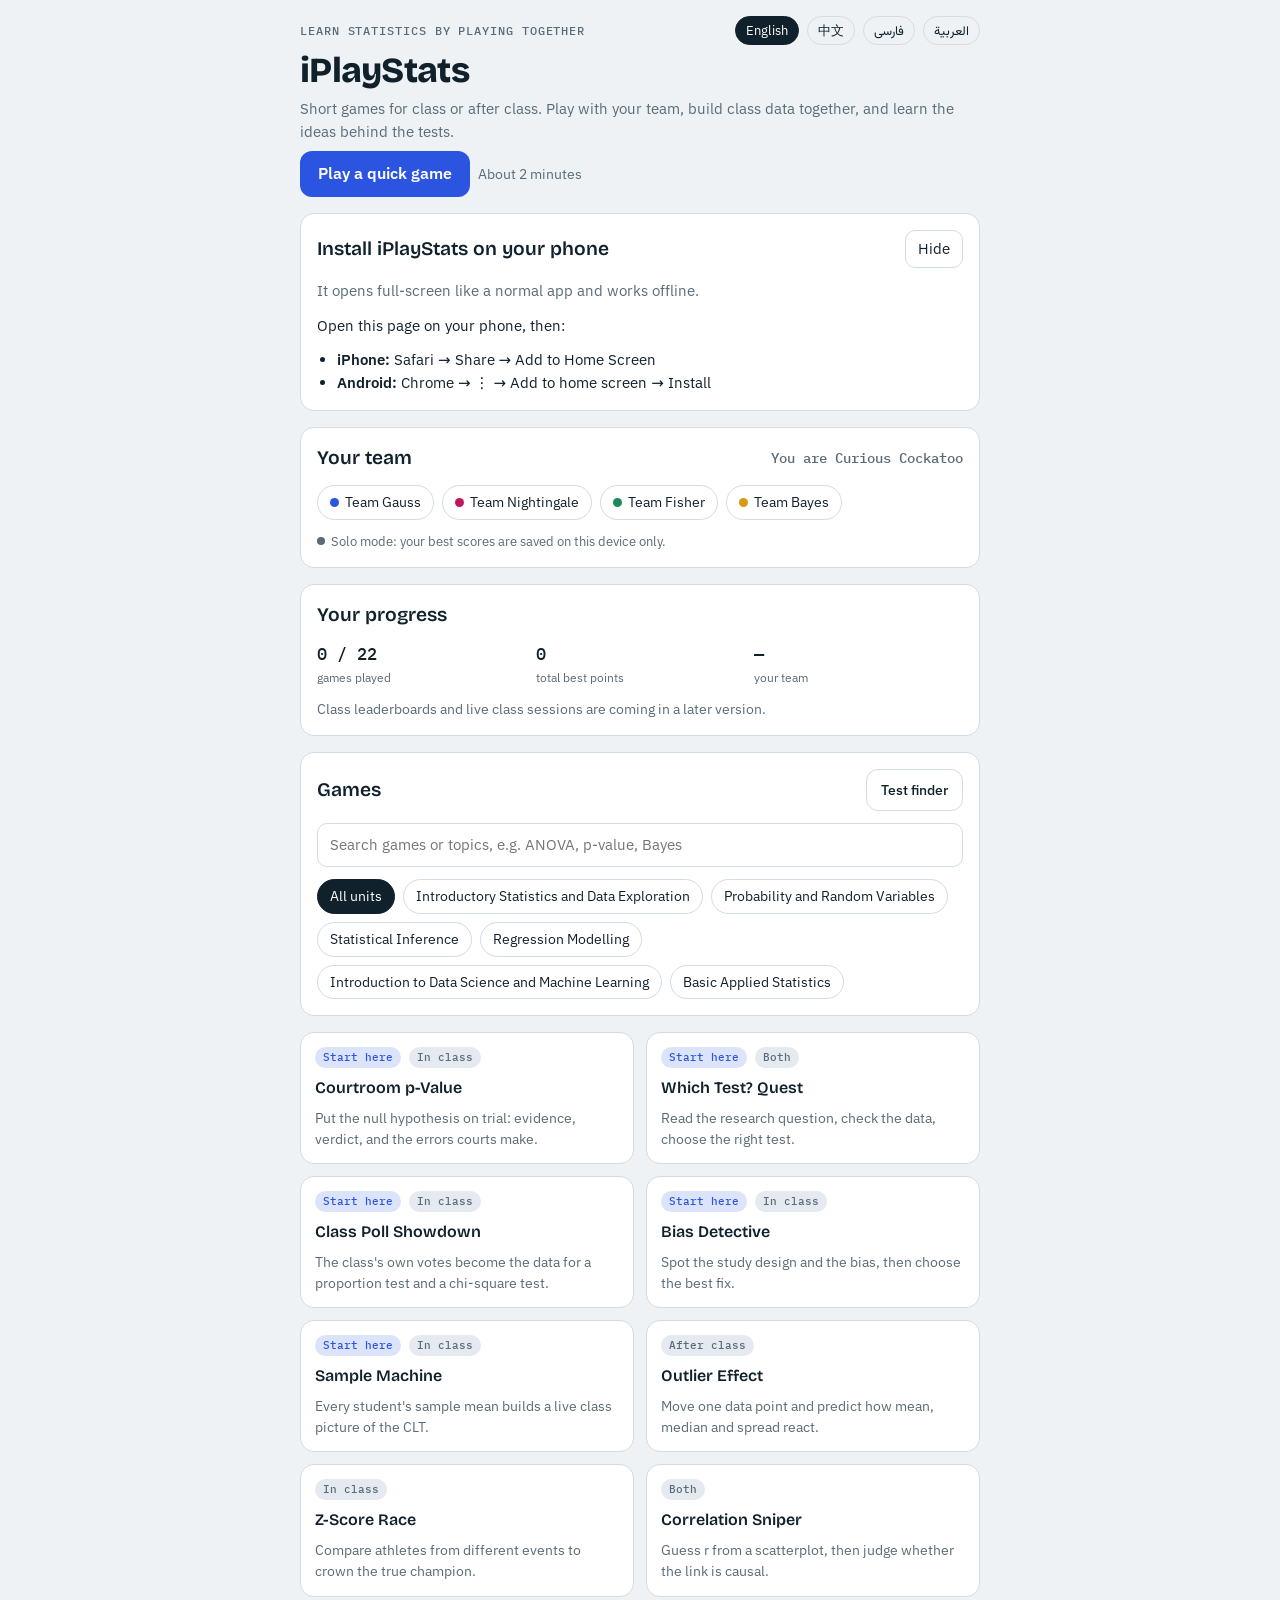
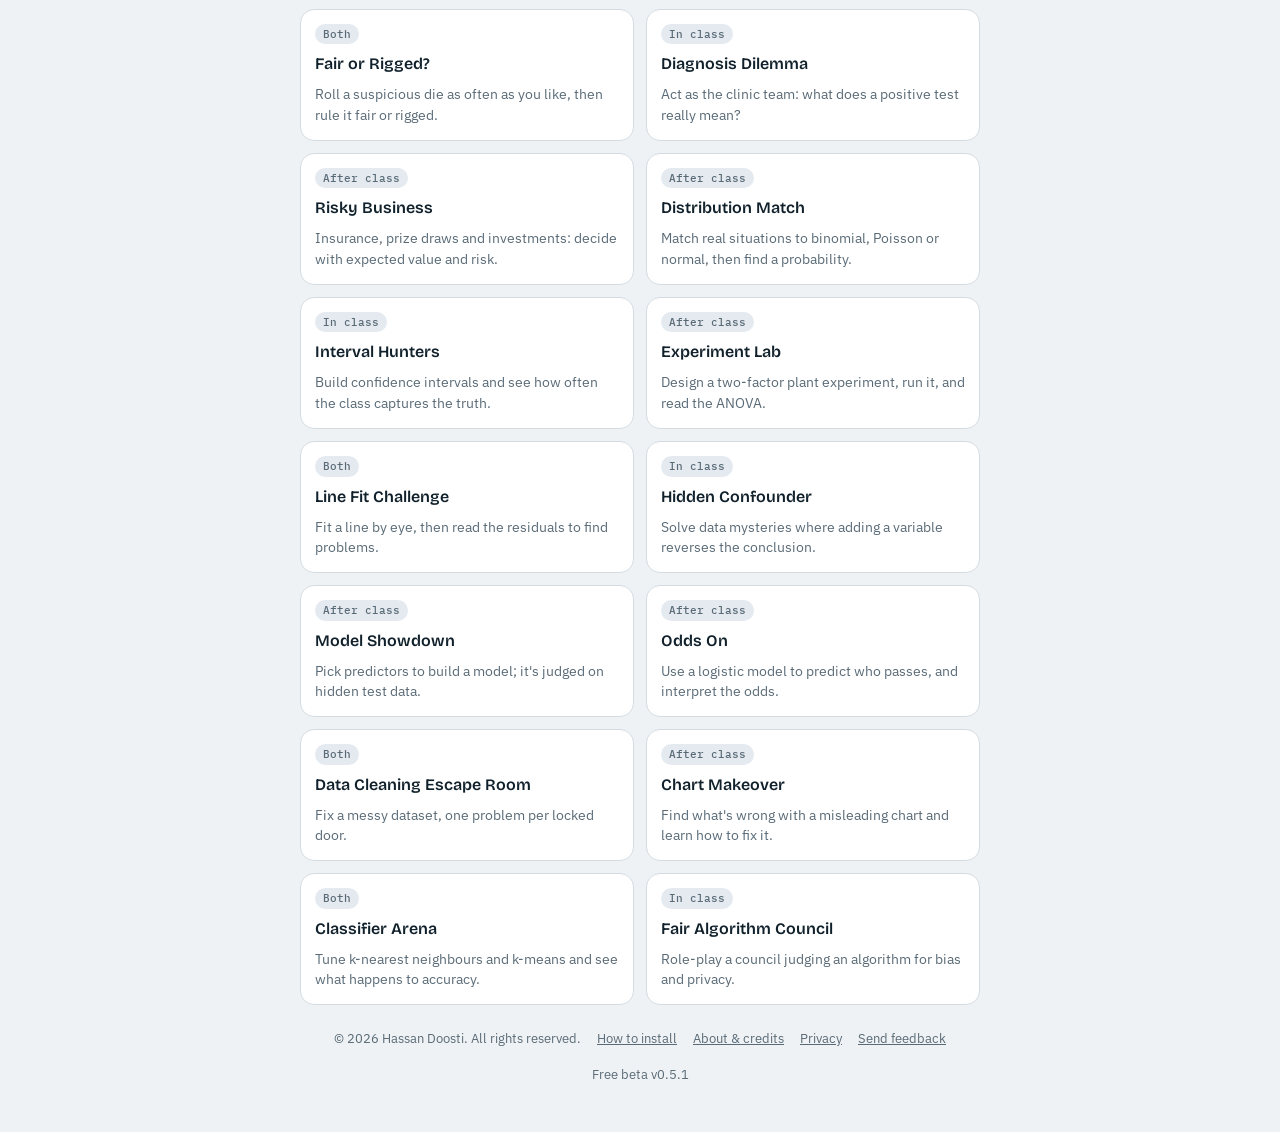
==== commit d0c80201: "v0.5.1: shorter rounds, quick play, bundled fonts" ====
--- a/index.html
+++ b/index.html
@@ -29,9 +29,9 @@
 <meta name="claude:viewport-fit-sides" content="cover">
 <title>iPlayStats</title>
 <meta name="claude:viewport-fit-sides" content="cover">
-<link rel="preconnect" href="https://fonts.googleapis.com">
-<link rel="preconnect" href="https://fonts.gstatic.com" crossorigin>
-<link rel="stylesheet" href="https://fonts.googleapis.com/css2?family=Bricolage+Grotesque:opsz,wght@12..96,600;12..96,800&family=IBM+Plex+Sans:wght@400;500;600&family=IBM+Plex+Mono:wght@500&family=Vazirmatn:wght@400;600;800&display=swap">
+<title>iPlayStats</title>
+<meta name="claude:viewport-fit-sides" content="cover">
+<link rel="stylesheet" href="fonts.css">
 <style>
 /* Layout: a phone-first arcade hub — one column of game cards, each game opens full-width with a back bar. */
 :root{
@@ -149,9 +149,9 @@
 <script>(function(){var c=(window.SS_CONFIG||{}).analyticsCode;if(c&&/^[a-z0-9-]+$/.test(c)){var s=document.createElement("script");s.async=true;s.src="https://gc.zgo.at/count.js";s.setAttribute("data-goatcounter","https://"+c+".goatcounter.com/count");document.head.appendChild(s)}})();</script>
 <script>
 window.SS_DICT=window.SS_DICT||{};
-SS_DICT.zh={"(blank)": "（空白）", "<0></0>Team Bayes": "<0></0>贝叶斯队", "<0></0>Team Fisher": "<0></0>费希尔队", "<0></0>Team Gauss": "<0></0>高斯队", "<0></0>Team Nightingale": "<0></0>南丁格尔队", "<0>Android (Chrome):</0> tap the <1>⋮</1> menu → <2>Add to home screen</2> (or <3>Install app</3>) → choose <4>Install</4>, not “Create shortcut”.": "<0>Android（Chrome）：</0>点按 <1>⋮</1> 菜单 → <2>添加到主屏幕</2>（或<3>安装应用</3>）→ 选择<4>安装</4>，不要选“创建快捷方式”。", "<0>Android:</0> Chrome → ⋮ → Add to home screen → Install": "<0>Android：</0>Chrome → ⋮ → 添加到主屏幕 → 安装", "<0>Check your understanding.</0> Use the sliders to help.": "<0>检验你的理解。</0>可以借助滑块。", "<0>Check your understanding</0> after hunting a few intervals.": "先找几个区间，再<0>检验你的理解</0>。", "<0>Check your understanding</0> after trying different k and K values.": "试过不同的 k 和 K 值后，<0>检验你的理解</0>。", "<0>Check your understanding</0> once the votes are in.": "投票结束后，<0>检验你的理解</0>。", "<0>Feedback form.</0> If you choose to send feedback, the form service processes what you type. Please don't include sensitive personal information.": "<0>反馈表。</0>如果你选择提交反馈，表单服务会处理你填写的内容。请不要填写敏感的个人信息。", "<0>Fertiliser dose (randomly assigned to plots)</0> vs <1>Crop yield</1>": "<0>施肥量（随机分配到各地块）</0>与<1>作物产量</1>", "<0>Fonts.</0> The app loads its fonts from Google Fonts, so Google receives your IP address when the fonts are downloaded.": "<0>字体。</0>本应用从 Google Fonts 加载字体，因此下载字体时 Google 会收到你的 IP 地址。", "<0>Hint {0}:</0> A bigger sample doesn't fix a biased way of choosing people.": "<0>提示 {0}：</0>样本再大，也无法弥补有偏的抽样方式。", "<0>Hint {0}:</0> A cloud with no direction means r is near {1}.": "<0>提示 {0}：</0>没有方向的点云意味着 r 接近 {1}。", "<0>Hint {0}:</0> A fair die gives each face about {1}/{2} (the red line) in the long run.": "<0>提示 {0}：</0>公平的骰子长期来看每一面约占 {1}/{2}（红线）。", "<0>Hint {0}:</0> A smaller sum of squared residuals is better.": "<0>提示 {0}：</0>残差平方和越小越好。", "<0>Hint {0}:</0> A variable linked to a protected group can act as a proxy.": "<0>提示 {0}：</0>与受保护群体相关的变量可能充当代理变量。", "<0>Hint {0}:</0> About {1} of {2} intervals capture the true mean.": "<0>提示 {0}：</0>{2} 的区间中约有 {1} 能覆盖真实均值。", "<0>Hint {0}:</0> After {1}+ rolls, a small p-value is evidence the die isn't fair.": "<0>提示 {0}：</0>掷 {1}+ 次后，较小的 p 值说明骰子不公平。", "<0>Hint {0}:</0> Ask which group got the harder cases.": "<0>提示 {0}：</0>想想哪一组接手了更难的病例。", "<0>Hint {0}:</0> Ask: who could never be picked, or who chose to take part? That's usually where the bias is.": "<0>提示 {0}：</0>问问自己：谁根本不可能被选中？谁是自愿参与的？偏差通常就在那里。", "<0>Hint {0}:</0> Bigger samples = narrower intervals.": "<0>提示 {0}：</0>样本越大 = 区间越窄。", "<0>Hint {0}:</0> Bigger z = more exceptional compared with their own field.": "<0>提示 {0}：</0>z 越大 = 相对其项目的选手越出众。", "<0>Hint {0}:</0> Binomial: fixed number of yes/no trials with the same chance each time.": "<0>提示 {0}：</0>二项分布：固定次数的是/否试验，每次成功概率相同。", "<0>Hint {0}:</0> Check the spacing of time on the x-axis.": "<0>提示 {0}：</0>检查 x 轴上的时间间隔。", "<0>Hint {0}:</0> Check where the y-axis starts.": "<0>提示 {0}：</0>检查 y 轴从哪里开始。", "<0>Hint {0}:</0> Compare outcomes and errors between groups.": "<0>提示 {0}：</0>比较各组的结果和错误率。", "<0>Hint {0}:</0> Compare rates (%), not counts.": "<0>提示 {0}：</0>比较比率（%），不要比较人数。", "<0>Hint {0}:</0> Count true positives (sick and positive) and false positives (healthy and positive).": "<0>提示 {0}：</0>数出真阳性（患病且阳性）和假阳性（健康但阳性）。", "<0>Hint {0}:</0> Each coefficient b multiplies the odds by e^b.": "<0>提示 {0}：</0>每个系数 b 都会让优势乘以 e^b。", "<0>Hint {0}:</0> Expected value = sum of (value × probability).": "<0>提示 {0}：</0>期望值 = Σ（数值 × 概率）。", "<0>Hint {0}:</0> Experiment = researchers assign the treatment at random. Otherwise it's observational.": "<0>提示 {0}：</0>实验 = 研究者随机分配处理；否则就是观察性研究。", "<0>Hint {0}:</0> For a target mean: total = mean × number of values.": "<0>提示 {0}：</0>要达到目标均值：总和 = 均值 × 数据个数。", "<0>Hint {0}:</0> For k-means, look for the elbow where adding clusters stops helping.": "<0>提示 {0}：</0>对 k 均值，找“肘部”：再增加簇也帮助不大的位置。", "<0>Hint {0}:</0> For running times, lower is better, so flip the sign.": "<0>提示 {0}：</0>跑步成绩越低越好，所以要把符号反过来。", "<0>Hint {0}:</0> Get the slope right first, then shift the line up or down.": "<0>提示 {0}：</0>先调准斜率，再把直线上下平移。", "<0>Hint {0}:</0> Higher confidence = wider intervals.": "<0>提示 {0}：</0>置信水平越高 = 区间越宽。", "<0>Hint {0}:</0> H₀ is about a population parameter (μ or p), never the sample result.": "<0>提示 {0}：</0>H₀ 针对总体参数（μ 或 p），而不是样本结果。", "<0>Hint {0}:</0> Imagine {1} people. How many have the disease?": "<0>提示 {0}：</0>想象 {1} 个人。其中有多少人患病？", "<0>Hint {0}:</0> Judge by test RMSE: it shows how well you predict new students.": "<0>提示 {0}：</0>用测试集 RMSE 评判：它反映你预测新学生的能力。", "<0>Hint {0}:</0> Large p-values suggest a predictor isn't helping.": "<0>提示 {0}：</0>p 值大说明该预测变量帮助不大。", "<0>Hint {0}:</0> Larger n makes the pile of means narrower.": "<0>提示 {0}：</0>n 越大，均值堆越窄。", "<0>Hint {0}:</0> Look at the p-value on the Fertiliser × Light row.": "<0>提示 {0}：</0>看“施肥 × 光照”那一行的 p 值。", "<0>Hint {0}:</0> Look for repeated rows, odd spellings, impossible values and mixed units.": "<0>提示 {0}：</0>寻找重复的行、奇怪的拼写、不可能的数值和混用的单位。", "<0>Hint {0}:</0> Missing isn't the same as zero.": "<0>提示 {0}：</0>缺失不等于零。", "<0>Hint {0}:</0> More plants per group = more power to detect real effects.": "<0>提示 {0}：</0>每组植物越多 = 检验真实效应的功效越高。", "<0>Hint {0}:</0> Numbers → t-test or ANOVA. Categories → proportion or chi-square test.": "<0>提示 {0}：</0>数值型 → t 检验或方差分析。分类型 → 比例检验或卡方检验。", "<0>Hint {0}:</0> Odds = p ÷ ({1} − p).": "<0>提示 {0}：</0>优势 = p ÷ ({1} − p)。", "<0>Hint {0}:</0> One yes/no question vs a claimed % → one-sample proportion test.": "<0>提示 {0}：</0>一个是/否问题对比声称的百分比 → 单样本比例检验。", "<0>Hint {0}:</0> Only a randomised experiment supports cause and effect.": "<0>提示 {0}：</0>只有随机实验才能支持因果结论。", "<0>Hint {0}:</0> Parallel lines in the plot = no interaction.": "<0>提示 {0}：</0>图中线条平行 = 没有交互作用。", "<0>Hint {0}:</0> Points close to a straight line mean r is near {1} or {2}.": "<0>提示 {0}：</0>点紧贴一条直线意味着 r 接近 {1} 或 {2}。", "<0>Hint {0}:</0> Poisson: counts of events at an average rate per time or space.": "<0>提示 {0}：</0>泊松分布：单位时间或空间内以平均速率发生的事件次数。", "<0>Hint {0}:</0> Probability = {1} ÷ ({2} + e^(−log-odds)).": "<0>提示 {0}：</0>概率 = {1} ÷ ({2} + e^(−对数优势))。", "<0>Hint {0}:</0> Reject H₀ only when p < α.": "<0>提示 {0}：</0>只有当 p < α 时才拒绝 H₀。", "<0>Hint {0}:</0> Residual plot: random scatter = good; a curve or one far point = problem.": "<0>提示 {0}：</0>残差图：随机散布 = 良好；出现弯曲或一个远离的点 = 有问题。", "<0>Hint {0}:</0> Same people measured twice → paired.": "<0>提示 {0}：</0>同一批人测两次 → 配对。", "<0>Hint {0}:</0> Several categories vs equal shares → chi-square goodness-of-fit.": "<0>提示 {0}：</0>多个类别对比等份 → 卡方拟合优度检验。", "<0>Hint {0}:</0> Single wait times are skewed, but averages of many waits are not.": "<0>提示 {0}：</0>单次等待时间是偏态的，但多次等待的平均值不是。", "<0>Hint {0}:</0> Small p-value = the data disagree with the claim.": "<0>提示 {0}：</0>p 值小 = 数据与该说法不符。", "<0>Hint {0}:</0> Subtract what you pay to play.": "<0>提示 {0}：</0>减去你为参与所付的钱。", "<0>Hint {0}:</0> The mean uses every value, so one extreme value pulls it.": "<0>提示 {0}：</0>均值用到每个数值，所以一个极端值就会拉动它。", "<0>Hint {0}:</0> The median and IQR only use the middle of the data.": "<0>提示 {0}：</0>中位数和四分位距只用到数据的中间部分。", "<0>Hint {0}:</0> The spread of the means should be close to σ/√n.": "<0>提示 {0}：</0>均值的分散程度应接近 σ/√n。", "<0>Hint {0}:</0> Training R² always goes up when you add predictors, even useless ones.": "<0>提示 {0}：</0>增加预测变量时训练 R² 总会上升，即使变量毫无用处。", "<0>Hint {0}:</0> Training accuracy can be misleading; test accuracy is the honest score.": "<0>提示 {0}：</0>训练准确率可能具有误导性；测试准确率才是可靠的分数。", "<0>Hint {0}:</0> Very small k overfits; very large k underfits.": "<0>提示 {0}：</0>k 很小会过拟合；k 很大会欠拟合。", "<0>Hint {0}:</0> With few rolls, big differences happen by chance.": "<0>提示 {0}：</0>掷的次数少时，偶然也会出现很大的差异。", "<0>Hint {0}:</0> z = (result − mean) ÷ SD.": "<0>提示 {0}：</0>z =（成绩 − 均值）÷ 标准差。", "<0>Hours studied</0> vs <1>Exam mark</1>": "<0>学习时长</0>与<1>考试成绩</1>", "<0>Ice cream sales</0> vs <1>Sunburn cases</1>": "<0>冰淇淋销量</0>与<1>晒伤病例数</1>", "<0>Number of firefighters at a fire</0> vs <1>Damage cost</1>": "<0>火场的消防员人数</0>与<1>损失金额</1>", "<0>Patient {0}</0> tests positive.": "<0>患者 {0}</0>检测呈阳性。", "<0>Residual plot</0> (residual vs x)": "<0>残差图</0>（残差对 x）", "<0>Screen time before bed</0> vs <1>Hours of sleep</1>": "<0>睡前屏幕时间</0>与<1>睡眠时长</1>", "<0>Shoe size</0> vs <1>Reading score (ages {0}–{1})</1>": "<0>鞋码</0>与<1>阅读成绩（{0}–{1} 岁）</1>", "<0>Usage counts.</0> To learn which games are used, the app counts page visits and when a game is opened or finished, using GoatCounter. GoatCounter doesn't use cookies and doesn't store personal data that identifies you; it keeps totals such as browser type, screen size and approximate country.": "<0>使用统计。</0>为了解哪些游戏被使用，本应用通过 GoatCounter 统计页面访问次数以及游戏的打开和完成次数。GoatCounter 不使用 Cookie，也不存储可识别你身份的个人数据；它只保留浏览器类型、屏幕尺寸和大致国家等汇总数据。", "<0>Website hosting.</0> Like any website, the hosting service receives standard technical information when you load the app, such as your IP address and browser type, and may keep short-term logs for security and reliability.": "<0>网站托管。</0>与所有网站一样，托管服务在你加载应用时会收到标准技术信息，例如你的 IP 地址和浏览器类型，并可能为安全和稳定保留短期日志。", "<0>Who performed more exceptionally?</0> Remember: lower is better for running times.": "<0>谁的表现更出众？</0>记住：跑步成绩越低越好。", "<0>iPhone or iPad (Safari):</0> tap <1>Share</1> (square with an up arrow) → <2>Add to Home Screen</2> → <3>Add</3>.": "<0>iPhone 或 iPad（Safari）：</0>点按<1>共享</1>（带向上箭头的方框）→ <2>添加到主屏幕</2> → <3>添加</3>。", "<0>iPhone:</0> Safari → Share → Add to Home Screen": "<0>iPhone：</0>Safari → 共享 → 添加到主屏幕", "A U-shape in the residuals means the relationship bends; try a curved model.": "残差呈 U 形，说明关系是弯曲的；试试曲线模型。", "A bank's loan model approves applicants as follows. Both groups repay at the same rate when given loans.": "某银行的贷款模型审批申请人的情况如下。两组人获得贷款后的还款率相同。", "A basketballer makes {0} of free throws and takes {1} shots. X = shots made.": "一名篮球运动员罚球命中率为 {0}，共投 {1} 次。X = 命中次数。", "A café claims its average wait is <0>{0} minutes</0>. Students suspect it's longer. A sample of {1} waits has mean {2} min and SD {3} min.": "一家咖啡馆声称平均等待时间为<0>{0} 分钟</0>。学生们怀疑更长。{1} 次等待的样本均值为 {2} 分钟，标准差 {3} 分钟。", "A café claims {0} of students buy coffee daily. You survey {1} students.": "一家咖啡馆声称 {0} 的学生每天买咖啡。你调查了 {1} 名学生。", "A call centre receives {0} complaints per day on average. X = complaints tomorrow.": "某呼叫中心平均每天收到 {0} 起投诉。X = 明天的投诉数。", "A class is a convenience sample. The test's maths still works, but the conclusion applies most safely to students like these.": "一个班级是方便样本。检验的数学依然成立，但结论最适用于与这些学生相似的人。", "A coin is accused of being unfair. In {0} flips it lands heads {1} times.": "有人指控一枚硬币不公平。抛 {0} 次，正面朝上 {1} 次。", "A continuous measurement with a bell-shaped spread.": "一种呈钟形分布的连续测量值。", "A count of events happening at a steady average rate.": "以稳定平均速率发生的事件计数。", "A curved pattern: a straight line misses the shape": "弯曲的模式：直线没抓住形状", "A drug trial: recovery rates are compared between the drug group and a placebo group.": "一项药物试验：比较药物组和安慰剂组的康复率。", "A fair evaluation uses unseen data, through a test split or cross-validation.": "公平的评估使用未见过的数据，即测试集划分或交叉验证。", "A large gap in approval rates between groups with equal repayment": "还款能力相同的两组之间审批率差距很大", "A market researcher phones {0} randomly chosen landline numbers to estimate how many young adults use streaming apps.": "一名市场研究员随机拨打 {0} 个固定电话号码，估计有多少年轻人使用流媒体应用。", "A model that matches training data noise and predicts new data worse": "拟合了训练数据的噪声、对新数据预测更差的模型", "A model with a low training R²": "训练 R² 较低的模型", "A model with too few predictors": "预测变量太少的模型", "A model's overall accuracy is {0}.": "某模型的总体准确率为 {0}。", "A new teaching method is trialled. {0} students get it, {1} get the old method. The new group's average exam mark is higher.": "正在试行一种新教学方法。{0} 名学生采用新方法，{1} 名采用旧方法。新方法组的平均考试成绩更高。", "A patient tests positive.": "一位患者检测呈阳性。", "A quiz has {0} multiple-choice questions with {1} options each. You guess every one. X = number correct.": "一份测验有 {0} 道选择题，每题 {1} 个选项。你全部靠猜。X = 答对题数。", "A raffle ticket costs <0>${0}</0>. There's a {1} in <1>{2}</1> chance of winning <2>${3}</2>.": "一张抽奖券售价<0>${0}</0>。中奖机会是 <1>{2}</1> 分之 {1}，奖金<2>${3}</2>。", "A random sample of {0} alumni is mailed a salary survey. Only {1} reply.": "向随机抽取的 {0} 名校友邮寄了薪资调查。只有 {1} 人回复。", "A reproducible record lets others check your decisions. Door unlocked: you've escaped.": "可复现的记录让他人能检查你的决定。门已解锁：你成功逃脱了！", "A stall charges <0>${0}</0> to roll a fair die. Roll a six and win <1>${1}</1>.": "一个摊位收费<0>${0}</0>掷一次公平骰子。掷出六点可赢<1>${1}</1>。", "A student has P(pass) = {0}. What are their odds of passing?": "某学生 P(通过) = {0}。他通过的优势是多少？", "A typist makes {0} typos per page on average. X = typos on the next page.": "一名打字员平均每页出现 {0} 个错字。X = 下一页的错字数。", "A university wants to share students' grades and wellbeing survey answers with a tech company to build a dropout-prediction app.": "某大学想把学生的成绩和心理健康问卷答案分享给一家科技公司，用来开发辍学预测应用。", "A, in both groups": "A，两组都是", "About & credits": "关于与致谢", "About iPlayStats": "关于 iPlayStats", "Accuracy": "准确率", "Act as the clinic team: what does a positive test really mean?": "扮演诊所团队：阳性检测结果到底意味着什么？", "Add ethnicity to make it more accurate": "加入族裔变量让模型更准确", "Add {0} classmates": "加入 {0} 位同学", "Add {0} simulated classmates": "加入 {0} 位模拟同学", "Add {0} simulated votes": "加入 {0} 张模拟选票", "Adding “Favourite number” raised training R² slightly. Why?": "加入“最喜欢的数字”后，训练 R² 略有上升。为什么？", "Admission rates at a university, all applicants:": "某大学所有申请人的录取率：", "Admitted": "录取", "Adult heights are bell-shaped with mean {0} cm and SD {1} cm. X = a random adult's height.": "成年人身高呈钟形分布，均值 {0} cm，标准差 {1} cm。X = 随机一位成年人的身高。", "Advertise the poll on more social media pages": "在更多社交媒体页面上宣传这个投票", "After class": "课后", "Age": "年龄", "Age is the lurking variable: older children have bigger feet and read better.": "年龄是潜在变量：年龄大的孩子脚更大，阅读也更好。", "All units": "全部单元", "Always evaluate by subgroup. The overall number is dominated by the larger group.": "一定要按子群体评估。总体数字主要由较大的群体决定。", "Among people who <0>would have repaid</0> a loan:": "在<0>本会按时还款</0>的人当中：", "An impossible value is likely a typo ({0}?). Check before changing it, and never silently replace it. Door {1} unlocked.": "不可能的数值很可能是笔误（{0}？）。修改前先核实，绝不能悄悄替换。第 {1} 扇门已解锁。", "An overfit model memorises quirks of the training sample.": "过拟合的模型会记住训练样本的偶然特征。", "Another hint": "再给一个提示", "Answer three questions: what kind of study it is, what the main problem is, and which fix helps most.": "回答三个问题：这是哪类研究、主要问题是什么、哪种修正最有效。", "Applicants": "申请人数", "Approval rates are equal": "审批率相同", "Approved": "获批", "Association between two categorical variables": "两个分类变量之间的关联", "Athlete": "运动员", "Attendance": "出勤率", "Attendance %": "出勤率 %", "Average the two rows": "取两行的平均值", "B, in both groups": "B，两组都是", "Bar chart": "条形图", "Bar lengths must start at zero; otherwise Café C looks several times better than A when it's only {0} points higher.": "条形长度必须从零开始；否则咖啡馆 C 看起来比 A 好好几倍，其实只高 {0} 分。", "Basic Applied Statistics": "基础应用统计", "Basic Applied Statistics · ULO {0}": "基础应用统计 · 学习成果 {0}", "Basic Applied Statistics · ULO {0}, {1}": "基础应用统计 · 学习成果 {0}、{1}", "Bayes": "贝叶斯", "Before-and-after pain scores for {0} patients. The differences are strongly skewed with an outlier.": "{0} 名患者治疗前后的疼痛评分。差值严重偏斜，且有一个离群值。", "Bell-shaped around μ": "以 μ 为中心的钟形", "Best: {0}/{1}": "最高分：{0}/{1}", "Bias Detective": "偏差侦探", "Bigger fires bring more firefighters and cause more damage. Fire size is the lurking variable.": "火越大，来的消防员越多，损失也越大。火灾规模是潜在变量。", "Binomial": "二项分布", "Birth month": "出生月份", "Bootstrap": "自助法", "Bootstrap confidence interval": "自助法置信区间", "Both": "两者都有", "Both change by the same amount": "两者变化相同", "Boundaries get smoother; too large and the model underfits": "边界变得更平滑；太大则模型欠拟合", "Bubble chart": "气泡图", "Build an interval to start the hunt.": "构建一个区间，开始狩猎。", "Build confidence intervals and see how often the class captures the truth.": "构建置信区间，看看全班有多少次捕获到真值。", "Build my interval": "构建我的区间", "Buying the insurance": "购买保险", "By sending an idea or feedback, you agree that it can be used, adapted and included in iPlayStats, including future paid versions, without payment. If you'd like to be thanked, include your name and we'll list your name only, with your permission.": "提交想法或反馈即表示你同意它可以被使用、修改并纳入 iPlayStats（包括未来的付费版本），且不支付报酬。如果你希望被致谢，请填写姓名，我们仅在征得你同意后列出你的名字。", "CLT: normal, centre μ, spread σ/√n": "中心极限定理：正态，中心 μ，离散度 σ/√n", "Café": "咖啡馆", "Café A": "咖啡馆 A", "Café B": "咖啡馆 B", "Café C": "咖啡馆 C", "Café ratings (out of {0}). What's misleading?": "咖啡馆评分（满分 {0}）。哪里有误导？", "Calculate the expected value (and risk, if asked).": "计算期望值（如有要求，也计算风险）。", "Call {0} landlines instead": "改为拨打 {0} 个固定电话", "Campus": "校区", "Campus lounge": "校园休息区", "Case {0}": "案例 {0}", "Changes": "变更", "Chart Makeover": "图表改造", "Check": "检查", "Check the source; if it can't be fixed, set it to missing and record why": "核实数据来源；若无法修正，将其设为缺失并记录原因", "Check your understanding.": "检验你的理解。", "Checking a predictive model on unseen data": "在未见过的数据上检验预测模型", "Cherry-picked time window": "刻意挑选的时间窗口", "Chi-square goodness-of-fit": "卡方拟合优度检验", "Chi-square goodness-of-fit: one categorical variable vs an expected distribution (proportions and categorical data).": "卡方拟合优度检验：一个分类变量对比期望分布（比例与分类数据）。", "Chi-square test of independence": "卡方独立性检验", "Chi-square test of independence: association between two categorical variables (proportions and categorical data).": "卡方独立性检验：两个分类变量之间的关联（比例与分类数据）。", "Choose a confidence level and a method.": "选择置信水平和方法。", "Choose how many plants per group, grow them, then read the interaction plot and ANOVA table. Each round uses a new hidden truth, so let the data decide.": "选择每组植物的数量，让它们生长，然后读交互作用图和方差分析表。每一轮都有新的隐藏真相，让数据来做决定。", "Choose how many plants per group.": "选择每组植物的数量。", "Choose predictors": "选择预测变量", "Choose the best answer.": "选出最佳答案。", "Choose the best test.": "选出最合适的检验。", "Choose the council's best response.": "选出委员会的最佳回应。", "Choose the right fix to unlock the door.": "选择正确的修正来打开这扇门。", "Choose what makes it misleading.": "选出让它产生误导的原因。", "Choosing a short window can make any trend look good. Show the full history so readers see the context.": "选一个短时间窗口可以让任何趋势看起来都不错。展示完整的历史，让读者看到背景。", "Circles should be squares": "圆形应改成方形", "City": "城市", "City Hospital": "城市医院", "City Hospital receives far more critically ill patients. Compare like with like, or adjust for condition in a model.": "城市医院收治的危重患者多得多。要同类相比，或在模型中对病情进行调整。", "Class Poll Showdown": "班级投票对决", "Class leaderboards and live class sessions are coming in a later version.": "班级排行榜和课堂直播环节将在后续版本推出。", "Class sample means for n = {0}": "n = {0} 时全班的样本均值", "Classifier Arena": "分类器竞技场", "Cleaning by hand in a spreadsheet without notes": "在电子表格中手工清洗且不做记录", "Clear": "清除", "Close. The mean is {0} when the highlighted commute is {1} minutes, because the nine values must add to {2} × {3} = {4}.": "很接近。当高亮的通勤时间为 {1} 分钟时，均值为 {0}，因为九个数值之和必须为 {2} × {3} = {4}。", "Clusters K": "簇数 K", "Code both as missing and decide how to handle them, documenting the choice": "两者都编码为缺失，决定处理方式并记录这一选择", "Coefficient": "系数", "Coffee cups/day": "每天咖啡杯数", "Commute minutes": "通勤分钟数", "Compare athletes from different events to crown the true champion.": "比较不同项目的运动员，选出真正的冠军。", "Compare mean exam scores across four tutorial groups. Data roughly normal, similar spreads.": "比较四个辅导组的平均考试成绩。数据大致正态，离散程度相近。", "Compare satisfaction ratings ({0}–{1} scale, heavily skewed) between two independent groups of {2}.": "比较两个独立组（各 {2} 人）的满意度评分（{0}–{1} 分制，严重偏斜）。", "Compare waiting times across three clinics. Small samples, strongly skewed data.": "比较三家诊所的等待时间。样本小，数据严重偏斜。", "Comparing a fuller model with a simpler one": "比较较完整的模型和较简单的模型", "Comparing means": "比较均值", "Condition": "病情", "Confidence": "置信水平", "Confidence intervals": "置信区间", "Confounding": "混杂", "Connecting to the class pool…": "正在连接班级数据池…", "Contact": "联系方式", "Contact:": "联系：", "Continue": "继续", "Contributors who share feedback or game ideas will be thanked here.": "分享反馈或游戏点子的贡献者将在这里致谢。", "Convenience sampling": "方便抽样", "Copyright": "版权", "Correct.": "正确。", "Correlation Sniper": "相关狙击手", "Courtroom p-Value": "p 值法庭", "Created by": "创作者", "Crop yield": "作物产量", "Cumulative sales": "累计销量", "Damage cost": "损失金额", "Data Cleaning Escape Room": "数据清洗密室逃脱", "Decide: what type of outcome, how many groups, paired or independent, assumptions met?": "判断：结果是什么类型？有几组？配对还是独立？假设是否满足？", "Delete both rows": "删除两行", "Delete rows that don't say exactly “North”": "删除不完全写作“North”的行", "Delete the Study hours column": "删除“学习时长”这一列", "Delete the whole dataset": "删除整个数据集", "Design a two-factor plant experiment, run it, and read the ANOVA.": "设计一个双因素植物实验，运行它，并解读方差分析。", "Diagnosis Dilemma": "诊断难题", "Did you drink coffee today?": "你今天喝咖啡了吗？", "Die #{0}. Roll it, then give your verdict.": "骰子 #{0}。掷一掷，然后给出你的判断。", "Distribution Match": "分布配对", "Do students who sleep {0}+ hours score higher on average than those who sleep less? Two separate groups, numeric scores, roughly normal.": "每晚睡 {0}+ 小时的学生平均成绩是否高于睡得少的学生？两个独立组，数值型成绩，大致正态。", "Doctors gave A to more of the hard, large-stone cases": "医生把更多难治的大结石病例给了 A", "Does fertiliser dose (randomly assigned to plots) cause the change in crop yield?": "施肥量（随机分配到各地块）是否导致了作物产量的变化？", "Does hours studied cause the change in exam mark?": "学习时长是否导致了考试成绩的变化？", "Does ice cream sales cause the change in sunburn cases?": "冰淇淋销量是否导致了晒伤病例数的变化？", "Does number of firefighters at a fire cause the change in damage cost?": "火场消防员人数是否导致了损失金额的变化？", "Does screen time before bed cause the change in hours of sleep?": "睡前屏幕时间是否导致了睡眠时长的变化？", "Does shoe size cause the change in reading score (ages {0}–{1})?": "鞋码是否导致了阅读成绩（{0}–{1} 岁）的变化？", "Dot plot of nine commute times": "九个通勤时间的点图", "Drag the slider to your guess of the correlation r (from {0} to {1}), then tap Fire.": "拖动滑块猜相关系数 r（从 {0} 到 {1}），然后点“开火”。", "Draw": "抽样", "Draw a random sample of café wait times. Your sample mean joins the class picture. As the class adds means, watch the shape change from skewed to bell-shaped.": "从咖啡馆等待时间中随机抽样。你的样本均值会加入全班图。随着全班不断添加均值，看形状如何从偏斜变成钟形。", "Draw several times, or add simulated classmates, and watch the shape of the means.": "多抽几次，或加入模拟同学，观察均值的形状。", "Drop the decaf group to save time": "为了省时间去掉低因咖啡组", "EV = ${0} × {1}/{2} − ${3} = ${4}. On average you lose money; the raffle raises funds that way.": "期望值 = ${0} × {1}/{2} − ${3} = ${4}。平均来说你会亏钱；抽奖就是这样筹款的。", "EV = ${0} × {1}/{2} − ${3} = ${4}. Rare, but this raffle favours buyers.": "期望值 = ${0} × {1}/{2} − ${3} = ${4}。很少见，但这次抽奖对买家有利。", "Each chart tells a misleading story. Spot the trick, then read how to redesign it honestly. Share your best redesign idea with the class.": "每张图都在讲一个误导性的故事。找出其中的把戏，再看看如何诚实地重新设计。和全班分享你最好的改进想法。", "Each correct step earns points. Discuss with your team before you tap.": "每答对一步就得分。点按之前先和队友讨论。", "Each door hides one data problem, highlighted in the table.": "每扇门后藏着一个数据问题，已在表中高亮显示。", "Each door hides one data problem, highlighted in the table. Choose the right fix to unlock it. Work as a team and share clues.": "每扇门后藏着一个数据问题，已在表中高亮显示。选择正确的修正来打开它。团队合作，分享线索。", "Each extra weekly study hour adds about {0} marks, holding the other predictors fixed": "在其他预测变量保持不变时，每周多学习一小时约多得 {0} 分", "Each patient tests positive. Use the disease rate and the test's accuracy to find the chance they really have the disease. Agree as a team before you answer.": "每位患者检测都呈阳性。利用患病率和检测准确度，算出他们真正患病的概率。回答前先在队内达成一致。", "Each round is a money decision: insurance, a raffle, a game show or an investment.": "每一轮都是一个金钱决策：保险、抽奖、游戏节目或投资。", "Each round you get a die that might be fair or might favour one face.": "每一轮你会拿到一个骰子，它可能是公平的，也可能偏向某一面。", "Each round, two athletes from different events. Use each event's mean and SD to find who is more exceptional. In class, split the events across your team like a relay.": "每一轮有两名来自不同项目的运动员。用各项目的均值和标准差找出谁更出众。课堂上可以像接力一样把项目分给队友。", "Each student's anxiety score is measured before and after a mindfulness course.": "在正念课程前后分别测量每位学生的焦虑分数。", "Each training point is its own nearest neighbour, so it memorises the data": "每个训练点都是自己的最近邻，所以模型把数据记住了", "Emails arrive at an average rate of {0} per hour, independently. X = emails in the next hour.": "电子邮件以平均每小时 {0} 封的速率独立到达。X = 下一小时的邮件数。", "Enrolments over time. What's misleading?": "历年招生人数。哪里有误导？", "Equal opportunity: false negative rates differ": "机会均等：假阴性率不同", "Error": "误差", "Escape through all six doors.": "穿过全部六扇门逃脱。", "Event": "项目", "Every spot is equally popular": "每个地点同样受欢迎", "Every student's sample mean builds a live class picture of the CLT.": "每位学生的样本均值共同构建出实时的全班中心极限定理图。", "Evidence: t = {0}, df = {1}, <0>p = {2}</0>. Significance level α = {3}.": "证据：t = {0}，df = {1}，<0>p = {2}</0>。显著性水平 α = {3}。", "Evidence: two-sample t = {0}, df = {1}, <0>p = {2}</0>. Significance level α = {3}.": "证据：双样本 t = {0}，df = {1}，<0>p = {2}</0>。显著性水平 α = {3}。", "Evidence: z = {0}, <0>p = {1}</0>. Significance level α = {2}.": "证据：z = {0}，<0>p = {1}</0>。显著性水平 α = {2}。", "Exam mark": "考试成绩", "Exam marks are roughly normal with mean {0} and SD {1}. X = a random student's mark.": "考试成绩大致服从正态分布，均值 {0}，标准差 {1}。X = 随机一名学生的成绩。", "Excellent work.": "太棒了。", "Expected repair cost = {0} × ${1} = ${2} per month, vs a ${3} premium. Insurers usually charge more than the expected cost; you pay to remove risk.": "期望维修费用 = {0} × ${1} = 每月 ${2}，而保费为 ${3}。保险公司收取的通常高于期望成本；你是在花钱消除风险。", "Experiment Lab": "实验室", "Explain why the story changes.": "解释为什么结论变了。", "Exponentiate the coefficient to get the odds ratio: each hour multiplies the odds by about {0} (a {1} increase).": "对系数取指数得到优势比：每多一小时，优势约乘以 {0}（增加 {1}）。", "F-test (overall or nested models)": "F 检验（整体或嵌套模型）", "Factor A: fertiliser (none, organic). Factor B: light (low, high). Response: growth in cm after {0} weeks.": "因素 A：肥料（无、有机）。因素 B：光照（低、高）。响应：{0} 周后的生长高度（cm）。", "Faculty": "学院", "Faculty X (admits most)": "X 学院（录取最多）", "Faculty X is biased against men": "X 学院对男性有偏见", "Faculty Y (very competitive)": "Y 学院（竞争非常激烈）", "Fail to reject H₀ (not proven)": "不拒绝 H₀（证据不足）", "Fair Algorithm Council": "公平算法委员会", "Fair or Rigged?": "公平还是作弊？", "Favourite number": "最喜欢的数字", "Favourite number really predicts marks": "最喜欢的数字真的能预测成绩", "Fertiliser": "肥料", "Fertiliser dose (randomly assigned to plots)": "施肥量（随机分配到各地块）", "Fertiliser × Light": "肥料 × 光照", "Field SD": "项目标准差", "Field mean": "项目均值", "Final door: what makes cleaning trustworthy for others?": "最后一扇门：什么让数据清洗值得他人信任？", "Find what's wrong with a misleading chart and learn how to fix it.": "找出误导性图表的问题，并学习如何修正。", "Fire": "开火", "First choose the model that fits: binomial, Poisson or normal.": "先选出合适的模型：二项、泊松或正态。", "Fisher": "费希尔", "Fit a line by eye, then read the residuals to find problems.": "目测拟合一条直线，再通过残差找问题。", "Fix a messy dataset, one problem per locked door.": "修复一个混乱的数据集，每扇锁着的门对应一个问题。", "Fixed number of independent trials, each a success or failure with the same chance.": "固定次数的独立试验，每次只有成功或失败，且概率相同。", "Fixing how the sample is chosen matters more than making it bigger.": "改进抽样方式比扩大样本更重要。", "Flat and spread out": "平坦且分散", "Flip the coin": "抛硬币", "Follow up non-responders and offer a small incentive": "跟进未回复者并提供小奖励", "For k-means here, which K does the elbow suggest?": "对这里的 k 均值，“肘部”提示 K 是多少？", "For patients in poor condition, which hospital did better?": "对病情较差的患者，哪家医院做得更好？", "For right-skewed data like commute times, which is usually true?": "对于像通勤时间这样的右偏数据，通常哪一项成立？", "For the study-spot poll, what does a small p-value mean?": "对于学习地点投票，小的 p 值意味着什么？", "Free beta v{0}": "免费测试版 v{0}", "Friedman": "弗里德曼检验", "Friedman: instead of repeated-measures or blocked anova (nonparametric alternatives).": "弗里德曼检验：替代重复测量或区组方差分析（非参数替代方法）。", "Fund A": "基金 A", "Fund B": "基金 B", "Future versions may add optional accounts, class codes or live class sessions. If that changes what information is collected, this page will be updated before those features go live, and you'll be told what's collected and why.": "未来版本可能增加可选账户、班级码或课堂直播环节。如果这会改变收集的信息，本页面会在这些功能上线前更新，并告诉你收集了什么以及原因。", "Game show: take <0>${0}</0> now, or flip a coin for <1>${1}</1> or nothing.": "游戏节目：现在拿走<0>${0}</0>，或者抛硬币赢<1>${1}</1>或一无所获。", "Games": "游戏", "Gauss": "高斯", "Good": "良好", "Good applicants in Group B are three times as likely to be wrongly rejected. Equal opportunity asks these error rates to match.": "B 组的合格申请人被错误拒绝的可能性是 A 组的三倍。机会均等要求这些错误率相同。", "Good effort. Play again to lock in the ideas.": "不错的尝试。再玩一次来巩固这些概念。", "Group": "组别", "Group A": "A 组", "Group B": "B 组", "Group B applied less often": "B 组申请得更少", "Group comparison without formula assumptions": "不依赖公式假设的组间比较", "Grow": "种植", "Guess r": "猜 r", "Guess r from a scatterplot, then judge whether the link is causal.": "根据散点图猜 r，再判断这种关联是否是因果关系。", "Gym users exercise more than typical students, so the sample is easy to reach but not representative.": "健身房使用者比一般学生运动得更多，所以这个样本容易获得但不具代表性。", "Hassan Doosti, statistician and educator.": "Hassan Doosti，统计学家、教育者。", "Height cm": "身高（cm）", "Hidden Confounder": "隐藏的混杂变量", "Hide": "隐藏", "Hide CLT curve": "隐藏中心极限定理曲线", "Hide install guide": "隐藏安装指南", "High jump": "跳高", "High light": "强光", "High overall accuracy can hide poor performance for smaller groups": "总体准确率高可能掩盖在较小群体上的糟糕表现", "Highlighted commute in minutes": "高亮的通勤时间（分钟）", "Holding study hours fixed, attendance goes from {0} to {1}. What happens to the odds?": "学习时长不变，出勤率从 {0} 提高到 {1}。优势会怎样变化？", "Home": "主页", "Hospital": "医院", "Hot, sunny weather drives both.": "炎热晴朗的天气同时推动了两者。", "Hours of sleep": "睡眠时长", "Hours studied": "学习时长", "How do the odds of passing change for each extra weekly study hour?": "每周多学习一小时，通过的优势如何变化？", "How does k-means differ from k-nearest neighbours?": "k 均值与 k 近邻有什么不同？", "How to install": "如何安装", "How to play": "玩法说明", "How would a larger sample size (say n = {0}) change a {1} interval?": "更大的样本量（例如 n = {0}）会如何改变 {1} 区间？", "H₀ is the claim of no effect or no difference, written about the population parameter, never the sample statistic.": "H₀ 是“无效应或无差异”的说法，针对总体参数书写，绝不针对样本统计量。", "H₀: the drug works": "H₀：这种药有效", "H₀: x̄ = {0} minutes": "H₀：x̄ = {0} 分钟", "H₀: μ = {0} minutes": "H₀：μ = {0} 分钟", "H₀: μ > {0} minutes": "H₀：μ > {0} 分钟", "ID": "编号", "IQR": "四分位距", "Ice cream sales": "冰淇淋销量", "Identical rows with the same ID are a duplicate entry. Keep one and note it in your cleaning log. Door {0} unlocked.": "编号相同、内容完全一样的行是重复录入。保留一行，并在清洗日志中注明。第 {0} 扇门已解锁。", "If the class plots everyone's sample <0>means</0>, what shape will they make?": "如果全班把每个人的样本<0>均值</0>画出来，会是什么形状？", "Imagine {0} people: {1} have the disease and {2} of them test positive. Of the {3} without it, {4} also test positive. So P(disease | positive) = {5} / ({6} + {7}) ≈ {8}. When the disease is rare, false positives can outnumber true ones.": "想象 {0} 个人：{1} 人患病，其中 {2} 人检测阳性。在 {3} 名未患病者中，也有 {4} 人检测阳性。所以 P(患病 | 阳性) = {5} / ({6} + {7}) ≈ {8}。当疾病罕见时，假阳性可能多于真阳性。", "In class": "课堂上", "In multiple regression each coefficient is a change in the response with the other predictors held constant.": "在多元回归中，每个系数表示在其他预测变量保持不变时响应变量的变化。", "Inconsistent labels split one category into many. Trim spaces, fix case and map abbreviations. Door {0} unlocked.": "不一致的标签会把一个类别拆成多个。去掉空格、统一大小写、映射缩写。第 {0} 扇门已解锁。", "Informed consent or a lawful basis, de-identification, and limits on how the data can be used": "知情同意或合法依据、去标识化，以及对数据用途的限制", "Install iPlayStats on your phone": "在手机上安装 iPlayStats", "Install on your phone": "在手机上安装", "Instead of one-sample or paired t-test": "替代单样本或配对 t 检验", "Instead of one-way ANOVA": "替代单因素方差分析", "Instead of repeated-measures or blocked ANOVA": "替代重复测量或区组方差分析", "Instead of two-sample t-test": "替代双样本 t 检验", "Insurance, raffles and investments: decide with expected value and risk.": "保险、抽奖和投资：用期望值和风险做决定。", "Interaction p = < {0}. Non-parallel lines in the plot match a real interaction. The hidden truth this round: fertiliser +{1} cm, high light +{2} cm, interaction +{3} cm.": "交互作用 p = < {0}。图中线条不平行，与真实的交互作用相符。本轮的隐藏真相：肥料 +{1} cm，强光 +{2} cm，交互作用 +{3} cm。", "Interaction p = {0}. Non-parallel lines in the plot match a real interaction. The hidden truth this round: fertiliser +{1} cm, high light +{2} cm, interaction +{3} cm.": "交互作用 p = {0}。图中线条不平行，与真实的交互作用相符。本轮的隐藏真相：肥料 +{1} cm，强光 +{2} cm，交互作用 +{3} cm。", "Interaction p = {0}. Non-parallel lines in the plot match a real interaction. The hidden truth this round: fertiliser +{1} cm, high light +{2} cm, interaction +{3} cm. With only {4} plants per group, small effects are easy to miss: low power.": "交互作用 p = {0}。图中线条不平行，与真实的交互作用相符。本轮的隐藏真相：肥料 +{1} cm，强光 +{2} cm，交互作用 +{3} cm。每组只有 {4} 株植物时，小效应很容易被漏掉：检验功效低。", "Interaction p = {0}. Roughly parallel lines mean the effects add up. The hidden truth this round: fertiliser +{1} cm, high light +{2} cm, interaction +{3} cm.": "交互作用 p = {0}。线条大致平行，说明效应只是简单相加。本轮的隐藏真相：肥料 +{1} cm，强光 +{2} cm，交互作用 +{3} cm。", "Interaction p = {0}. Roughly parallel lines mean the effects add up. The hidden truth this round: fertiliser +{1} cm, high light +{2} cm, interaction +{3} cm. With only {4} plants per group, small effects are easy to miss: low power.": "交互作用 p = {0}。线条大致平行，说明效应只是简单相加。本轮的隐藏真相：肥料 +{1} cm，强光 +{2} cm，交互作用 +{3} cm。每组只有 {4} 株植物时，小效应很容易被漏掉：检验功效低。", "Interaction plot of mean growth": "平均生长量的交互作用图", "Intercept": "截距", "Interquartile range (IQR)": "四分位距（IQR）", "Interval Hunters": "区间猎人", "Interval estimate without formula assumptions": "不依赖公式假设的区间估计", "Interview twice as many people at the gym": "在健身房采访两倍的人", "Introduction to Data Science and Machine Learning": "数据科学与机器学习导论", "Introduction to Data Science and Machine Learning · ULO {0}": "数据科学与机器学习导论 · 学习成果 {0}", "Introduction to Data Science and Machine Learning · ULO {0}, {1}": "数据科学与机器学习导论 · 学习成果 {0}、{1}", "Introductory Statistics and Data Exploration": "统计学导论与数据探索", "Introductory Statistics and Data Exploration · ULO {0}": "统计学导论与数据探索 · 学习成果 {0}", "Introductory Statistics and Data Exploration · ULO {0}, {1}": "统计学导论与数据探索 · 学习成果 {0}、{1}", "Is a six-sided die fair? You record the counts of each face from {0} rolls.": "一个六面骰子公平吗？你记录了 {0} 次投掷中每一面出现的次数。", "Is choice of study location (library, home, café) related to year level ({0}st, {1}nd, {2}rd)?": "学习地点的选择（图书馆、家里、咖啡馆）是否与年级（{0} 年级、{1} 年级、{2} 年级）有关？", "Is every study spot equally popular?": "每个学习地点都同样受欢迎吗？", "Is the mean daily screen time of students different from {0} hours? One sample of {1} students, roughly symmetric data.": "学生每天的平均屏幕时间是否不同于 {0} 小时？一个 {1} 名学生的样本，数据大致对称。", "Is the proportion of students who vote different for on-campus vs off-campus students?": "住校生和走读生中参加投票的比例是否不同？", "Is there a linear relationship between hours worked and GPA?": "工作时长与 GPA 之间是否存在线性关系？", "Is there a significant interaction at α = {0}?": "在 α = {0} 下，交互作用是否显著？", "Is this class a random sample of all students?": "这个班级是所有学生的随机样本吗？", "It can predict probabilities below {0} or above {1}": "它可能预测出小于 {0} 或大于 {1} 的概率", "It can't handle two predictors": "它无法处理两个预测变量", "It depends on size": "取决于结石大小", "It doesn't matter for a hypothesis test": "对假设检验来说无关紧要", "It makes R² bigger": "它会让 R² 变大", "It may play a part, but stress or late study could drive both. Correlation alone doesn't settle it.": "它可能有一定作用，但压力或熬夜学习也可能同时影响两者。仅凭相关性无法下结论。", "It opens full-screen like a normal app and works offline.": "它会像普通应用一样全屏打开，并且可以离线使用。", "It shows how well the model will predict new students": "它显示模型预测新学生的能力", "It was entered in metres; convert to {0} cm": "这是以米为单位录入的；换算成 {0} cm", "It's a cumulative total, which hides that monthly sales are falling": "这是累计总量，掩盖了月销量在下降", "It's fair": "是公平的", "It's rigged": "被做了手脚", "Javelin": "标枪", "Keep the design and limit conclusions to people similar to the volunteers": "保留该设计，并把结论限定在与志愿者相似的人群", "Keeping a script or log of every change": "为每次修改保留脚本或日志", "Kruskal–Wallis": "克鲁斯卡尔–沃利斯检验", "Kruskal–Wallis: instead of one-way anova (nonparametric alternatives).": "克鲁斯卡尔–沃利斯检验：替代单因素方差分析（非参数替代方法）。", "Large": "大", "Large k averages over many neighbours, smoothing boundaries. Too large and it misses real structure.": "k 很大时会对许多邻居取平均，使边界平滑。太大则会错过真实的结构。", "Learn statistics by playing together": "一起玩，一起学统计", "Least squares (dashed): ŷ = {0} + {1}x, SSE {2}. Your fit earns {3}/{4}.": "最小二乘（虚线）：ŷ = {0} + {1}x，SSE {2}。你的拟合得到 {3}/{4} 分。", "Leave the poll open longer to get more responses": "让投票开放更久以获得更多回复", "Let volunteers choose which drink they want": "让志愿者自己选择喝哪种饮料", "Library": "图书馆", "Light": "光照", "Line Fit Challenge": "直线拟合挑战", "Line chart": "折线图", "Linear association between two numeric variables": "两个数值变量之间的线性关联", "Live: your points and class data join the class pool.": "实时：你的得分和班级数据会进入班级数据池。", "Lock in": "锁定", "Log-odds = {0} + {1} + {2} = {3}. Probability = {4} / ({5} + e^{6}) ≈ {7}.": "对数优势 = {0} + {1} + {2} = {3}。概率 = {4} / ({5} + e^{6}) ≈ {7}。", "Logistic regression is always more accurate": "逻辑回归总是更准确", "Long jump": "跳远", "Look at the dot plot of nine commute times. The pink dot is the one you can move.": "看这九个通勤时间的点图。粉色的点是你可以移动的。", "Look at the overall table and answer.": "看总体表格并作答。", "Look at the overall table first, then the split-up table. Discuss with your team why the story changes before you answer.": "先看总体表格，再看拆分后的表格。作答前和队友讨论为什么结论变了。", "Look at the scatterplot.": "看这张散点图。", "Look closely at the chart.": "仔细看这张图。", "Low light": "弱光", "Mail the survey to {0} different alumni": "把调查寄给另外 {0} 名校友", "Majority": "多数群体", "Mann–Whitney U": "曼–惠特尼 U 检验", "Mann–Whitney U: instead of two-sample t-test (nonparametric alternatives).": "曼–惠特尼 U 检验：替代双样本 t 检验（非参数替代方法）。", "Many young adults have no landline, so they cannot be selected. That group is left out of the sampling frame.": "许多年轻人没有固定电话，所以他们不可能被选中。这个群体被排除在抽样框之外。", "Match real situations to binomial, Poisson or normal, then find a probability.": "把现实情境与二项、泊松或正态分布配对，再求概率。", "Mean is greater than median": "均值大于中位数", "Means of two separate groups": "两个独立组的均值", "Means of {0}+ groups, one factor": "{0} 个以上组的均值，单因素", "Median is greater than mean": "中位数大于均值", "Men": "男性", "Men much higher in both": "两个学院中男性都高得多", "Method": "方法", "Minority": "少数群体", "Missing a real effect is a Type II error. Larger samples raise power and make it less likely.": "漏掉真实效应是第二类错误。更大的样本能提高检验功效，使它更不容易发生。", "Missing isn't zero. Treat both codes the same way, then choose an approach and report it. Door {0} unlocked.": "缺失不等于零。两种代码用同样方式处理，再选择处理方法并加以说明。第 {0} 扇门已解锁。", "Mixed units are common when data come from several forms. Convert to one unit. Door {0} unlocked.": "数据来自多个表单时，单位混用很常见。统一换算成一种单位。第 {0} 扇门已解锁。", "Model Showdown": "模型对决", "Model evaluation": "模型评估", "Monthly sales were {0}, {1}, {2}, {3}, {4}, {5}. A cumulative chart always rises, so it hides the decline.": "月销量依次为 {0}、{1}、{2}、{3}、{4}、{5}。累计图永远上升，所以掩盖了下降。", "Motivated students both attend more and study more. Motivation is a confounder, so attendance alone can't be credited.": "有积极性的学生既更常出勤也更努力学习。积极性是混杂变量，所以不能把功劳全归于出勤。", "Move one data point and predict how mean, median and spread react.": "移动一个数据点，预测均值、中位数和离散程度如何变化。", "Move the intercept and slope sliders to fit the best line you can.": "移动截距和斜率滑块，尽量拟合出最好的直线。", "Move the slider until the mean is about {0} minutes (within {1}). Then press Check.": "移动滑块，直到均值约为 {0} 分钟（误差在 {1} 以内）。然后点“检查”。", "Move the sliders to explore the model.": "移动滑块来探索这个模型。", "M{0}": "{0}月", "Narrower, lower capture rate": "更窄，捕获率更低", "Narrower, same {0} capture rate": "更窄，捕获率仍为 {0}", "Next": "下一题", "Next die": "下一个骰子", "Nightingale": "南丁格尔", "Nine students' commute times are on the line. Predict first, then drag the slider to move the highlighted student and check.": "线上是九名学生的通勤时间。先预测，再拖动滑块移动高亮的那位学生来验证。", "No": "否", "No error: the verdict was right": "没有错误：判决是对的", "No games match that search.": "没有符合搜索的游戏。", "No means yet for n = {0}. Draw a sample to add the first.": "n = {0} 时还没有均值。抽一个样本来添加第一个。", "No more hints": "没有更多提示了", "No pattern left in the residuals means the line has captured the trend.": "残差中没有剩余模式，说明直线已抓住了趋势。", "No serious bias": "没有严重偏差", "No strong evidence that some spots are more popular.": "没有强有力的证据表明某些地点更受欢迎。", "No tests match.": "没有匹配的检验。", "No, a lurking variable or other cause could explain it": "不能，潜在变量或其他原因可能解释这种关系", "No: the effects simply add up": "否：效应只是简单相加", "Nobody was assigned a treatment; data were collected as they were.": "没有人被分配处理；数据是按原样收集的。", "Non-response bias": "无应答偏差", "None": "无", "Nonparametric alternatives": "非参数替代方法", "Normal": "正态分布", "Not enough evidence against the café's claim at α = {0}.": "在 α = {0} 下，没有足够证据反驳咖啡馆的说法。", "Not quite.": "不太对。", "Nothing, if the app helps students": "什么都不用做，只要应用能帮助学生", "Nothing, sales are rising": "没问题，销量在上升", "Nothing: ethnicity isn't in the model": "无需处理：模型里没有族裔变量", "Now split by stone size:": "现在按结石大小拆分：", "Number of firefighters at a fire": "火场的消防员人数", "Observational study or survey": "观察性研究或调查", "Odds = p / ({0} − p) = {1} / {2} = {3}.": "优势 = p / ({0} − p) = {1} / {2} = {3}。", "Odds On": "胜算几何", "On average, which costs you less per month?": "平均来说，哪个每月花费更少？", "Once installed, iPlayStats opens full-screen and works offline.": "安装后，iPlayStats 会全屏打开并可离线使用。", "One categorical variable vs an expected distribution": "一个分类变量对比期望分布", "One categorical yes/no variable compared with a claimed proportion.": "一个是/否分类变量与声称的比例进行比较。", "One mean vs a target value": "一个均值对比目标值", "One proportion vs a target value": "一个比例对比目标值", "One unusual point is pulling the line": "一个异常点在拉动直线", "One-sample proportion test": "单样本比例检验", "One-sample proportion test: one proportion vs a target value (proportions and categorical data).": "单样本比例检验：一个比例对比目标值（比例与分类数据）。", "One-sample t-test": "单样本 t 检验", "One-sample t-test: one mean vs a target value (comparing means).": "单样本 t 检验：一个均值对比目标值（比较均值）。", "One-way ANOVA": "单因素方差分析", "One-way ANOVA: means of {0}+ groups, one factor (comparing means).": "单因素方差分析：{0} 个以上组的均值，单因素（比较均值）。", "Only call in the evening when people are home": "只在晚上大家在家时打电话", "Only sharing the cleaned file": "只分享清洗后的文件", "Only when the population is exactly normal": "只有当总体完全正态时", "Open the feedback form": "打开反馈表", "Open this page on your phone, then:": "在手机上打开此页面，然后：", "Or email <0>x@y.z</0>": "或发送邮件至 <0>x@y.z</0>", "Organic": "有机", "Outlier Effect": "离群值效应", "Over {0} plays, how much does the stall expect to gain?": "玩 {0} 次后，摊主预计能赚多少？", "Overall accuracy": "总体准确率", "Overall, which group has the higher admission rate?": "总体来看，哪一组的录取率更高？", "Overall, which hospital looks safer?": "总体来看，哪家医院看起来更安全？", "Overall, which treatment looks better?": "总体来看，哪种疗法看起来更好？", "P(pass)": "P(通过)", "Paired t-test": "配对 t 检验", "Paired t-test: two measurements on the same subjects (comparing means).": "配对 t 检验：同一批对象的两次测量（比较均值）。", "Part {0} · k-means clustering": "第 {0} 部分 · k 均值聚类", "Part {0} · k-nearest neighbours": "第 {0} 部分 · k 近邻", "Part {0}: change K and see how k-means groups the points.": "第 {0} 部分：改变 K，看 k 均值如何对点分组。", "Part {0}: change k and compare training and test accuracy for k-nearest neighbours.": "第 {0} 部分：改变 k，比较 k 近邻的训练准确率和测试准确率。", "Part {0}: classify students as likely to finish a degree (blue) or not (pink) using k-nearest neighbours. Compare training and test accuracy as k changes. Part {1}: group unlabelled data with k-means.": "第 {0} 部分：用 k 近邻判断学生是否可能完成学位（蓝色）或不能（粉色）。随着 k 变化，比较训练和测试准确率。第 {1} 部分：用 k 均值对无标签数据分组。", "Part-time work hours": "兼职工作时长", "Patients' condition on arrival": "患者入院时的病情", "Paying for repairs yourself": "自己支付维修费", "People with strong feelings choose to respond, so the {0} overstates opposition. A larger self-selected sample is still biased.": "有强烈意见的人才会选择回复，所以 {0} 夸大了反对的比例。自愿参与的样本再大也仍然有偏差。", "Phone insurance costs <0>${0}/month</0>. Each month there's a <1>{1}</1> chance of a <2>${2}</2> repair.": "手机保险费<0>每月 ${0}</0>。每个月有 <1>{1}</1> 的概率需要花 <2>${2}</2> 维修。", "Phone pickups/day": "每天拿起手机次数", "Pick a sample size (n = {0}, {1} or {2}).": "选择样本量（n = {0}、{1} 或 {2}）。", "Pick predictors to build a model; it's judged on hidden test data.": "挑选预测变量构建模型；在隐藏的测试数据上评判。", "Pick the athlete with the more exceptional performance.": "选出表现更出众的运动员。", "Pick the closest answer. The explanation shows the working.": "选出最接近的答案。解析会展示计算过程。", "Plant growth is measured under two fertilisers crossed with two light levels. Does the fertiliser effect depend on light?": "在两种肥料与两种光照水平交叉组合下测量植物生长。肥料的效果是否取决于光照？", "Plants per group": "每组植物数", "Plausible, but students who study more may also attend more and sleep better. Observational data alone can't prove it.": "说得通，但学习更多的学生可能也出勤更多、睡得更好。仅凭观察数据无法证明。", "Play again": "再玩一次", "Play again to sharpen your eye.": "再玩一次，练练眼力。", "Player EV per play = ${0}/{1} − ${2} = ${3}. The stall gains the opposite: ${4} × {5} = ${6}.": "玩家每次的期望值 = ${0}/{1} − ${2} = ${3}。摊主赚的正好相反：${4} × {5} = ${6}。", "Plots were randomly assigned, so other factors are balanced. A randomised experiment supports a causal claim.": "地块是随机分配的，所以其他因素是平衡的。随机实验支持因果结论。", "Poisson": "泊松分布", "Poor": "较差", "Population of café wait times": "咖啡馆等待时间总体", "Predict {0} students' exam marks. Train on {1} students, then test on {2} you haven't seen. Adding predictors always raises training R², but does it predict new students better?": "预测 {0} 名学生的考试成绩。用 {1} 名学生训练，再用你没见过的 {2} 名学生测试。增加预测变量总会提高训练 R²，但它能更好地预测新学生吗？", "Predictor": "预测变量", "Predictors of a binary outcome": "二元结果的预测变量", "Privacy": "隐私", "Privacy law and ethics require a lawful purpose, minimal and de-identified data, and clear limits on reuse.": "隐私法和伦理要求有合法目的、最少且去标识化的数据，以及对再利用的明确限制。", "Probability and Random Variables": "概率与随机变量", "Probability and Random Variables · ULO {0}": "概率与随机变量 · 学习成果 {0}", "Probability and Random Variables · ULO {0}, {1}": "概率与随机变量 · 学习成果 {0}、{1}", "Probability of passing vs study hours": "通过概率与学习时长的关系", "Probably not, so generalise with care": "可能不是，所以推广时要谨慎", "Proportion of rolls per face": "每一面出现的比例", "Proportions and categorical data": "比例与分类数据", "Proportions of two groups": "两组的比例", "Put the null hypothesis on trial: evidence, verdict, and the errors courts make.": "让原假设接受审判：证据、判决，以及法庭会犯的错误。", "Questions about privacy? Email <0>x@y.z</0>.": "对隐私有疑问？请发邮件至 <0>x@y.z</0>。", "Random assignment balances other factors, so the comparison is fair. Volunteers may not represent everyone, which limits generalising, not the causal comparison.": "随机分配平衡了其他因素，所以比较是公平的。志愿者可能不代表所有人，这限制的是推广范围，而不是因果比较。", "Random scatter: a straight line fits well": "随机散布：直线拟合得很好", "Randomisation (permutation) test": "随机化（置换）检验", "Randomised experiment": "随机实验", "Randomly select students from the enrolment list and contact them": "从在籍学生名单中随机抽取学生并联系他们", "Range": "极差", "Rate": "比率", "Read each case with your team. Decide what kind of study it is, name the bias, and pick the fix that would really help.": "和队友一起读每个案例。判断研究类型，说出偏差，并选择真正有用的修正。", "Read how to redesign it honestly.": "阅读如何诚实地重新设计它。", "Read the case about an algorithm making decisions.": "阅读一个由算法做决定的案例。", "Read the case: a study or survey someone ran.": "阅读案例：某人开展的一项研究或调查。", "Read the interaction plot and ANOVA table, then decide whether there's an interaction.": "读交互作用图和方差分析表，再判断是否存在交互作用。", "Read the question and choose your prediction first.": "读题，先做出你的预测。", "Read the real-life situation.": "阅读现实情境。", "Read the research question, check the data, choose the right test.": "阅读研究问题，检查数据，选择正确的检验。", "Read the research question.": "阅读研究问题。", "Read the situation, pick the model that fits, then compute the probability. Fixed number of yes/no trials suggests binomial; counts over time suggest Poisson; measurements suggest normal.": "读情境，选出合适的模型，再计算概率。固定次数的是/否试验提示二项分布；一段时间内的计数提示泊松分布；测量值提示正态分布。", "Readers judge area. Doubling the radius quadruples the area, overstating growth. Scale area to the value, or use bars.": "读者凭面积判断。半径加倍会让面积变成四倍，夸大了增长。应按数值缩放面积，或改用条形图。", "Reading score (ages {0}–{1})": "阅读成绩（{0}–{1} 岁）", "Recode all variants to one label, “North”": "把所有变体统一编码为一个标签“North”", "Regression Modelling": "回归建模", "Regression Modelling · ULO {0}": "回归建模 · 学习成果 {0}", "Regression Modelling · ULO {0}, {1}": "回归建模 · 学习成果 {0}、{1}", "Reject H₀ (guilty)": "拒绝 H₀（有罪）", "Rejecting a true H₀ is a Type I error. Its chance is α.": "拒绝一个真实的 H₀ 是第一类错误。其发生概率为 α。", "Relationships and models": "关系与模型", "Remove the exact duplicate, keeping one row": "删除完全重复的行，保留一行", "Removing a sensitive variable isn't enough when a proxy carries the same information. Audit the outcomes.": "当代理变量携带相同信息时，仅删除敏感变量是不够的。要审计结果。", "Repeat the comparison next semester": "下学期再比较一次", "Repeat the gym interviews on a Saturday": "周六在健身房再采访一次", "Replace it with the average age": "用平均年龄替换", "Replace them with {0} hours": "用 {0} 小时替换", "Report the {0} replies as the alumni average": "把这 {0} 份回复报告为校友的平均水平", "Resampling your own data mimics drawing new samples, so it works without a formula.": "对自己的数据重抽样，相当于模拟抽取新样本，所以无需公式也能用。", "Residual plot": "残差图", "Result": "成绩", "Risky Business": "风险生意", "Role-play a council judging an algorithm for bias and privacy.": "扮演委员会，评判一个算法的偏见与隐私问题。", "Roll a suspicious die as often as you like, then rule it fair or rigged.": "想掷多少次就掷多少次这个可疑的骰子，再判定它公平还是被做了手脚。", "Roll at least once before deciding.": "做出判断前至少掷一次。", "Roll {0}": "掷 {0} 次", "Room {0}: A height of {1} is in a cm column. What's going on?": "第 {0} 个房间：身高 {1} 出现在以 cm 为单位的列中。这是怎么回事？", "Room {0}: Student {1}'s age is {2}. What should you do?": "第 {0} 个房间：学生 {1} 的年龄是 {2}。你该怎么做？", "Room {0}: Study hours shows “NA” and a blank. What's the best approach?": "第 {0} 个房间：学习时长一栏出现了“NA”和空白。最好的做法是什么？", "Room {0}: The campus column has North, north, NTH and “North ”. What's the fix?": "第 {0} 个房间：校区一栏有 North、north、NTH 和“North ”。该如何修正？", "Room {0}: Two rows are highlighted. What should you do?": "第 {0} 个房间：有两行被高亮。你该怎么做？", "Rotate roles in your team: prosecutor, jury, defence.": "在队内轮换角色：检察官、陪审团、辩护方。", "Round it to {0}": "四舍五入为 {0}", "Round {0} of {1}": "第 {0} 轮，共 {1} 轮", "Run a randomised trial, or compare students with similar prior marks": "开展随机试验，或比较之前成绩相近的学生", "Rural": "乡村", "Rural Hospital": "乡村医院", "R² never decreases when you add a predictor, even pure noise": "增加预测变量时 R² 永远不会下降，哪怕是纯噪声", "SD": "标准差", "SD of means (σ/√n = {0})": "均值的标准差（σ/√n = {0}）", "Same": "一样", "Same expected return, but Fund B's larger SD means outcomes vary more, including bigger losses. Variance measures risk.": "期望收益相同，但基金 B 的标准差更大，意味着结果波动更大，包括更大的亏损。方差衡量风险。", "Same risk, same mean": "风险相同，均值相同", "Sample Machine": "抽样机器", "Sample means": "样本均值", "Sample size": "样本量", "Scatterplot": "散点图", "Scatterplot with your line": "带有你的直线的散点图", "Screen time before bed": "睡前屏幕时间", "Search by test, topic or unit name. Probability and Random Variables has no formal tests; it supplies the distributions the tests rely on.": "按检验名称、主题或单元名称搜索。“概率与随机变量”没有正式的检验；它提供检验所依赖的分布。", "Search games": "搜索游戏", "Search games or topics, e.g. ANOVA, p-value, Bayes": "搜索游戏或主题，例如 ANOVA、p 值、贝叶斯", "Search tests": "搜索检验", "See results": "查看结果", "Send feedback": "发送反馈", "Sensitivity: the test is positive for {0} of people with the disease": "灵敏度：患病者中有 {0} 检测呈阳性", "Share it all, then ask for consent later": "先全部分享，之后再征求同意", "Share of data": "数据占比", "Shoe size": "鞋码", "Short games for class or after class. Play with your team, build class data together, and learn the ideas behind the tests.": "课上或课后玩的小游戏。和队友一起玩，共同积累班级数据，理解各种检验背后的思想。", "Shot put": "铅球", "Show CLT curve": "显示中心极限定理曲线", "Show a hint": "显示提示", "Show a hint (half points for this question)": "显示提示（本题得分减半）", "Sign test / Wilcoxon signed-rank": "符号检验 / 威尔科克森符号秩检验", "Sign test / Wilcoxon signed-rank: instead of one-sample or paired t-test (nonparametric alternatives).": "符号检验 / 威尔科克森符号秩检验：替代单样本或配对 t 检验（非参数替代方法）。", "Similar, women slightly higher in X": "相近，X 学院中女性略高", "Simulation-based inference": "基于模拟的推断", "Skewed like the wait times": "像等待时间一样偏斜", "Skewed right: most waits are short, a few are long. True mean μ = {0} min, SD σ = {1} min.": "右偏：大多数等待很短，少数很长。真实均值 μ = {0} 分钟，标准差 σ = {1} 分钟。", "Sleep hours": "睡眠时长", "Slide to your best guess of the correlation r and fire. The closer you are, the more points. Then decide whether the relationship shows cause and effect.": "滑动到你对相关系数 r 的最佳猜测，然后开火。越接近得分越高。再判断这种关系是否体现因果。", "Slope": "斜率", "Small": "小", "Small counts make p-values always small": "计数小会让 p 值总是很小", "Solo mode: your best scores are saved on this device only.": "单人模式：你的最高分只保存在本设备上。", "Solve data mysteries where adding a variable reverses the conclusion.": "解开数据谜题：加入一个变量后结论反转。", "Some dice are fair; others land on one face too often. Roll in batches and watch the proportions settle. Decide when you have enough evidence. Small samples can fool you.": "有些骰子是公平的；有些会过于频繁地出现某一面。分批投掷，观察比例逐渐稳定。等证据足够时再下判断。小样本会骗人。", "Source": "来源", "Specificity: it is negative for {0} of people without it": "特异度：未患病者中有 {0} 检测呈阴性", "Split by faculty:": "按学院拆分：", "Split by how sick patients were on arrival:": "按患者入院时的病情拆分：", "Spot on. The mean is {0} when the highlighted commute is {1} minutes, because the nine values must add to {2} × {3} = {4}.": "完全正确。当高亮的通勤时间为 {1} 分钟时，均值为 {0}，因为九个数值之和必须为 {2} × {3} = {4}。", "Spot the study design and the bias, then choose the best fix.": "找出研究设计和偏差，再选择最佳修正。", "Standard deviation": "标准差", "Start": "开始", "Start here": "从这里开始", "State the defendant: which is the null hypothesis?": "确定被告：哪个是原假设？", "Statistical Inference": "统计推断", "Statistical Inference · ULO {0}": "统计推断 · 学习成果 {0}", "Statistical Inference · ULO {0}, {1}": "统计推断 · 学习成果 {0}、{1}", "Statistical Inference; Basic Applied Statistics": "统计推断；基础应用统计", "Step {0}: choose the correct H₀. Step {1}: reach a verdict from the p-value. Step {2}: name the error, if any.": "第 {0} 步：选出正确的 H₀。第 {1} 步：根据 p 值作出判决。第 {2} 步：指出错误（如有）。", "Stone size": "结石大小", "Stone size affects both which treatment was given and the success rate. Ignoring it reverses the conclusion: Simpson's paradox. In regression, adding stone size as a predictor changes the treatment coefficient.": "结石大小既影响给予哪种疗法，也影响成功率。忽略它会让结论反转：辛普森悖论。在回归中，把结石大小作为预测变量加入会改变疗法的系数。", "Stuck? Tap <0>Show a hint</0> during the game.": "卡住了？游戏中点<0>显示提示</0>。", "Students study {0} hours on average": "学生平均学习 {0} 小时", "Students who chose to attend tutorials scored {0} marks higher on the exam than those who didn't. The report concludes that tutorials cause higher marks.": "选择参加辅导课的学生考试比没参加的高 {0} 分。报告据此得出结论：辅导课导致成绩提高。", "Study hours": "学习时长", "Study hours explain {0} of marks": "学习时长解释了 {0} 的成绩差异", "Study hours/week": "每周学习时长", "Study hrs": "学习时长", "Subgroup": "子群体", "Submit this model": "提交这个模型", "Successes": "成功例数", "Suggest a game or send feedback": "推荐游戏或发送反馈", "Sunburn cases": "晒伤病例数", "Survey a random sample drawn from the full enrolment list": "从完整的在籍名单中随机抽样调查", "Survey students about whether tutorials helped": "调查学生辅导课是否有帮助", "Survival after surgery at two hospitals:": "两家医院的术后存活情况：", "Survived": "存活", "Take the sure money": "拿走确定的钱", "Tap Build my interval, or Add {0} classmates. Green intervals capture the true mean; red ones miss.": "点“构建我的区间”或“加入 {0} 位同学”。绿色区间捕获了真实均值；红色的没有。", "Tap Draw to take a random sample of wait times. Your sample mean joins the class picture.": "点“抽样”随机抽取等待时间。你的样本均值会加入全班图。", "Tap Grow to run the experiment.": "点“种植”运行实验。", "Tap Lock in to compare your line with least squares (dashed).": "点“锁定”，把你的直线与最小二乘线（虚线）比较。", "Tap Roll {0}, {1} or {2} as often as you like and watch the bars.": "随意点“掷 {0} 次”“掷 {1} 次”或“掷 {2} 次”，观察条形图。", "Tap Start to answer the questions.": "点“开始”回答问题。", "Tap Submit this model when you're happy. Only your first submission counts.": "满意后点“提交这个模型”。只有第一次提交计分。", "Tap predictors on or off to build a model.": "点按预测变量开启或关闭，构建模型。", "Teachers and students are welcome to suggest new games, report problems or share how you used iPlayStats in class.": "欢迎老师和学生推荐新游戏、报告问题，或分享你如何在课堂上使用 iPlayStats。", "Team Bayes": "贝叶斯队", "Team Fisher": "费希尔队", "Team Gauss": "高斯队", "Team Nightingale": "南丁格尔队", "Team leaderboard this round": "本轮团队排行榜", "Ten tasters each rate the same four coffees on a ranking scale.": "十位品尝者在排序量表上为同样四种咖啡评分。", "Test": "检验", "Test data are always more accurate": "测试数据总是更准确", "Test finder": "检验查找器", "Test for correlation": "相关性检验", "Test for correlation: linear association between two numeric variables (relationships and models).": "相关性检验：两个数值变量之间的线性关联（关系与模型）。", "Thank you to our contributors": "感谢我们的贡献者", "Thanks, your vote is in.": "谢谢，你的投票已记录。", "That's what the overall numbers say. Now look deeper.": "这是总体数字的结论。现在深入看看。", "The IQR uses the middle {0} of the data, so it ignores the extreme value. SD and range both jump. Try the slider to see it.": "四分位距只用中间 {0} 的数据，所以会忽略极端值。标准差和极差都会跳升。拖动滑块看看。", "The answer is {0}. Convert to z = (x − μ)/σ and use the normal table.": "答案是 {0}。转换为 z = (x − μ)/σ 并查正态分布表。", "The answer is {0}. Use C(n,k) pᵏ({1}−p)ⁿ⁻ᵏ.": "答案是 {0}。使用 C(n,k) pᵏ({1}−p)ⁿ⁻ᵏ。", "The answer is {0}. Use e^(−λ) λᵏ / k!.": "答案是 {0}。使用 e^(−λ) λᵏ / k!。", "The app has no advertising and no tracking cookies.": "本应用没有广告，也没有跟踪 Cookie。", "The bars are the wrong colour": "条形颜色不对", "The campus café claims {0} of students drink coffee every day.": "校园咖啡馆声称 {0} 的学生每天喝咖啡。", "The chi-square approximation becomes unreliable": "卡方近似变得不可靠", "The chi-square goodness-of-fit test compares observed counts with equal expected counts.": "卡方拟合优度检验把观察计数与相等的期望计数进行比较。", "The chi-square result comes with a warning when expected counts are below {0}. Why?": "当期望计数低于 {0} 时，卡方结果会附带警告。为什么？", "The class data contradict the café's claim at α = {0}.": "在 α = {0} 下，班级数据与咖啡馆的说法相矛盾。", "The class pool hasn't answered yet. Your results are saved on this device.": "班级数据池还没有响应。你的结果已保存在本设备上。", "The class's own votes become the data for a proportion test and a chi-square test.": "全班自己的投票成为比例检验和卡方检验的数据。", "The coefficient for study hours is about {0}. What does it mean?": "学习时长的系数约为 {0}。这是什么意思？", "The coin flip's EV is {0} × ${1} = ${2}, vs ${3} for sure. Even when the gamble has a higher EV, many people take the sure thing because it has no risk (variance {4}).": "抛硬币的期望值是 {0} × ${1} = ${2}，而确定的是 ${3}。即使赌一把的期望值更高，很多人仍会选确定的，因为它没有风险（方差为 {4}）。", "The colours are the same": "颜色都一样", "The comparison within groups tells a different story.": "组内比较讲述了不同的故事。", "The faculty applied to is the lurking variable. It affects both group membership patterns and admission chances.": "申请的学院是潜在变量。它既影响各组的申请分布，也影响录取机会。", "The games cover introductory statistics, probability, inference, regression, data science and a basic applied statistics unit. Topics follow international curriculum guidelines for statistics and data science.": "这些游戏涵盖统计学导论、概率、推断、回归、数据科学以及一个基础应用统计单元。主题遵循国际统计学与数据科学课程指南。", "The highlighted commute moves from {0} to {1} minutes. Which changes more?": "高亮的通勤时间从 {0} 分钟变为 {1} 分钟。哪个变化更大？", "The hospital's location": "医院的位置", "The line should be a bar chart": "折线应改为条形图", "The logistic curve keeps predictions between {0} and {1} and fits the S-shape of binary outcomes.": "逻辑曲线把预测值限制在 {0} 到 {1} 之间，并拟合二元结果的 S 形。", "The long right tail pulls the mean towards it, so mean > median. That's why medians are reported for incomes and house prices. Try the slider to see it.": "长长的右尾把均值往右拉，所以均值 > 中位数。这就是为什么收入和房价通常报告中位数。拖动滑块看看。", "The mean": "均值", "The mean uses every value, so one extreme value drags it up. The median only cares about the middle value. Try the slider to see it.": "均值用到每个数值，所以一个极端值会把它往上拉。中位数只关心中间的值。拖动滑块看看。", "The median": "中位数", "The method captures μ in about {0} of samples; this interval either does or doesn't": "这种方法在约 {0} 的样本中能捕获 μ；这个区间要么捕获了，要么没有", "The minority group should be removed": "应删除少数群体", "The model always gets more accurate": "模型总会变得更准确", "The model below predicts the chance of passing a unit from weekly study hours and attendance. Explore it with the sliders, then answer the questions.": "下面的模型根据每周学习时长和出勤率预测通过某单元的概率。用滑块探索它，然后回答问题。", "The model doesn't use ethnicity, but it does use postcode, which is strongly linked to ethnicity in this city.": "模型没有使用族裔变量，但使用了邮政编码，而在这个城市邮编与族裔高度相关。", "The model is fair because it's {0} accurate": "模型是公平的，因为准确率达到 {0}", "The model is too accurate": "模型太准确了", "The months are mislabelled": "月份标错了", "The null hypothesis is on trial, presumed innocent.": "原假设正在受审，推定无罪。", "The null hypothesis is the defendant, presumed innocent. Your team rotates roles: the prosecutor states H₀, the jury reaches a verdict from the p-value, and the defence spots the error if the verdict was wrong.": "原假设是被告，推定无罪。队员轮换角色：检察官陈述 H₀，陪审团根据 p 值作出判决，若判决有误，辩护方指出错误。", "The number of patients": "患者人数", "The overall table has an arithmetic error": "总体表格有计算错误", "The point at x = {0} sits far below the others and drags the slope down. Check it, and report results with and without it.": "x = {0} 处的点远低于其他点，把斜率往下拉。核实它，并分别报告包含和不包含它时的结果。", "The probability rises by {0}": "概率增加 {0}", "The radius doubled, so the area is {0} times bigger": "半径加倍，所以面积变成 {0} 倍", "The researchers assigned the treatment at random.": "研究者随机分配了处理。", "The sample is too small": "样本太小", "The sample sizes are too small": "样本量太小", "The spots are not all equally popular": "并非每个地点都同样受欢迎", "The spots are not equally popular (α = {0}).": "这些地点受欢迎程度不同（α = {0}）。", "The standard error σ/√n shrinks, so intervals get narrower while the capture rate stays at {0}.": "标准误 σ/√n 变小，所以区间变窄，而捕获率保持在 {0}。", "The student is {0} cm tall": "这名学生身高 {0} cm", "The student union posts an online poll: “Should parking fees rise?” {0} students respond, and {1} say no.": "学生会发布了一项在线投票：“停车费应该上涨吗？”{0} 名学生回复，其中 {1} 说不。", "The test needs exactly {0} groups": "该检验必须正好有 {0} 个组", "The test relies on a large-sample approximation. Small expected counts make it inaccurate.": "该检验依赖大样本近似。期望计数小会使其不准确。", "The test set is too small": "测试集太小", "The true mean sleep of students is hidden at {0} hours. Each interval is one student's attempt to capture it. Change the confidence level and method, then answer the questions.": "学生的真实平均睡眠时长被隐藏为 {0} 小时。每个区间都是一名学生捕获它的尝试。改变置信水平和方法，然后回答问题。", "The true r is <0>{0}</0>. You were off by {1}: +{2} points.": "真实的 r 是 <0>{0}</0>。你偏差了 {1}：+{2} 分。", "The verdict matched the truth.": "判决与真相一致。", "The within-cluster spread drops sharply up to K = {0}, then flattens. The data were generated from {1} groups.": "簇内离散度在 K = {0} 之前急剧下降，之后趋于平缓。数据由 {1} 个组生成。", "The y-axis is too wide": "y 轴太宽了", "The y-axis starts at {0}": "y 轴从 {0} 开始", "The y-axis starts at {0}, exaggerating small differences": "y 轴从 {0} 开始，夸大了微小差异", "The years are evenly spaced but the gaps are {0}, {1} and {2} years": "年份间距相同，但实际间隔分别是 {0}、{1} 和 {2} 年", "The {0} describes the method's long-run success rate, as the class picture shows. It's not about individual students' sleep.": "{0} 描述的是这种方法的长期成功率，正如全班图所示。它与个别学生的睡眠无关。", "Then choose the correct probability.": "再选出正确的概率。", "Then decide whether the relationship shows cause and effect.": "再判断这种关系是否体现因果。", "Then drag the slider to move the pink dot and watch the mean, median, SD and IQR change.": "然后拖动滑块移动粉色点，观察均值、中位数、标准差和四分位距的变化。", "Then look at the table split by a third variable.": "然后看按第三个变量拆分的表格。", "Then read the residual plot and choose what it shows.": "然后读残差图，选出它说明的问题。", "Then tap Start to answer the questions.": "然后点“开始”回答问题。", "There should be more cafés": "应该有更多咖啡馆", "There's a {0} chance μ is between {1} and {2} after the fact, for sure": "事后来看，μ 有 {0} 的概率一定在 {1} 和 {2} 之间", "They are always equal": "两者总是相等", "They are equally exceptional": "两人同样出众", "They are the same method": "它们是同一种方法", "They cost about the same": "两者花费差不多", "They get narrower": "变窄", "They get wider": "变宽", "They increase by {0}": "增加 {0}", "They multiply by e^{0} ≈ {1}": "乘以 e^{0} ≈ {1}", "They multiply by {0}": "乘以 {0}", "They stay the same width": "宽度不变", "They're equal": "两者相等", "Think through three questions for each scenario: what type of outcome, how many groups, and whether the data meet the assumptions. Then choose. The Test finder on the home screen lists every test.": "对每个情境思考三个问题：结果是什么类型、有几组、数据是否满足假设。然后再选择。主页上的检验查找器列出了所有检验。", "This die was <0>fair</0>. The red line is {0}/{1}, what a fair die gives in the long run.": "这个骰子是<0>公平的</0>。红线是 {0}/{1}，即公平骰子的长期结果。", "This die was <0>fair</0>. With so few rolls, chance variation is large, so be careful about strong conclusions.": "这个骰子是<0>公平的</0>。投掷次数这么少，偶然波动很大，所以不要下太强的结论。", "This die was <0>rigged: face {0} came up {1} of the time</0>. The red line is {2}/{3}, what a fair die gives in the long run.": "这个骰子<0>被做了手脚：第 {0} 面出现了 {1} 的次数</0>。红线是 {2}/{3}，即公平骰子的长期结果。", "This die was <0>rigged: face {0} came up {1} of the time</0>. With so few rolls, chance variation is large, so be careful about strong conclusions.": "这个骰子<0>被做了手脚：第 {0} 面出现了 {1} 的次数</0>。投掷次数这么少，偶然波动很大，所以不要下太强的结论。", "This information is not sent to us. You can delete it at any time by clearing this site's data in your browser settings.": "这些信息不会发送给我们。你可以随时在浏览器设置中清除本网站数据来删除它们。", "Tip: pick a team on the home screen so your points count for your team.": "提示：在主页选择一个队伍，这样你的得分会计入团队。", "To be more confident of capturing μ, you need a wider net.": "想更有把握地捕获 μ，就需要撒更宽的网。", "To estimate how often students exercise, a researcher interviews {0} people at the campus gym one Tuesday.": "为估计学生的运动频率，一名研究者在某个周二于校园健身房采访了 {0} 人。", "To remember your progress, the app saves a few things in your browser's local storage on your own phone or computer:": "为记住你的进度，本应用会在你自己手机或电脑的浏览器本地存储中保存少量信息：", "Topic": "主题", "Train/test split and cross-validation": "训练/测试划分与交叉验证", "Training R² can only go up. That's why we use adjusted R² or a test set.": "训练 R² 只会上升。所以我们使用调整 R² 或测试集。", "Training R² measures test accuracy": "训练 R² 衡量测试准确率", "Training accuracy reaches {0}": "训练准确率达到 {0}", "Treat postcode as a possible proxy, audit outcomes by group, and test the model without it": "把邮政编码视为可能的代理变量，按群体审计结果，并测试去掉它后的模型", "Treat them as four different campuses": "把它们当作四个不同的校区", "Treatment": "疗法", "Treatment B is cheaper": "疗法 B 更便宜", "Tricky one. Talk the explanations through with your team, then try again.": "这题有点难。和队友一起讨论解析，然后再试一次。", "Tune k-nearest neighbours and k-means and see what happens to accuracy.": "调节 k 近邻和 k 均值，看看准确率会怎样。", "Two athletes compete in different events, so their raw results can't be compared directly.": "两名运动员参加不同的项目，所以他们的原始成绩不能直接比较。", "Two factors and their interaction": "两个因素及其交互作用", "Two investments both return <0>{0}</0> per year on average. Fund A's returns have SD <1>{1}</1>; Fund B's have SD <2>{2}</2>.": "两项投资的平均年回报都是<0>{0}</0>。基金 A 回报的标准差为<1>{1}</1>；基金 B 为<2>{2}</2>。", "Two measurements on the same subjects": "同一批对象的两次测量", "Two treatments for kidney stones. Overall success:": "两种治疗肾结石的方法。总体成功率：", "Two-sample (independent) t-test": "双样本（独立）t 检验", "Two-sample (independent) t-test: means of two separate groups (comparing means).": "双样本（独立）t 检验：两个独立组的均值（比较均值）。", "Two-sample proportion test": "双样本比例检验", "Two-sample proportion test: proportions of two groups (proportions and categorical data).": "双样本比例检验：两组的比例（比例与分类数据）。", "Two-sample t-test": "双样本 t 检验", "Two-way ANOVA": "双因素方差分析", "Two-way ANOVA: two factors and their interaction (comparing means).": "双因素方差分析：两个因素及其交互作用（比较均值）。", "Type I error: convicted an innocent H₀": "第一类错误：冤枉了无辜的 H₀", "Type II error: let a guilty H₀ go free": "第二类错误：放过了有罪的 H₀", "Undercoverage": "覆盖不足", "Unequal approval rates for equally creditworthy groups (a demographic parity gap) suggest the model disadvantages Group B.": "信用同样良好的两组审批率不同（人口均等差距），说明模型对 B 组不利。", "Unequal time gaps drawn as equal distances distort the growth rate. Space the x-axis by actual time.": "不相等的时间间隔被画成相等距离，会歪曲增长速度。应按实际时间来安排 x 轴。", "Units": "单元", "Use a logistic model to predict who passes, and interpret the odds.": "用逻辑模型预测谁会通过，并解读优势。", "Use a sampling frame that includes mobile numbers and online panels": "使用包含手机号码和在线样本库的抽样框", "Use the disease rate, sensitivity and specificity to find the chance they really have the disease.": "利用患病率、灵敏度和特异度，求出他们真正患病的概率。", "Use the sliders to fit the best line you can. The score compares your sum of squared residuals with least squares. Then judge what the residual plot shows.": "用滑块尽量拟合出最好的直线。得分比较你的残差平方和与最小二乘的结果。然后判断残差图显示了什么。", "Use when": "适用情况", "Users doubled. What's misleading about the circles?": "用户翻了一番。这些圆圈哪里有误导？", "Verdict?": "判决？", "Voluntary response bias": "自愿回应偏差", "Vote in both polls (once each).": "在两个投票中各投一票。", "Vote in both polls. As votes arrive, the tests update live. Then answer the questions about what the class data show.": "在两个投票中投票。随着选票到来，检验结果会实时更新。然后回答关于班级数据的问题。", "Wald / likelihood-ratio test (logistic)": "沃尔德 / 似然比检验（逻辑回归）", "Watch the bars and the test results update as votes come in. Add simulated votes if you're playing alone.": "随着选票到来，观察条形图和检验结果的更新。如果你一个人玩，可以加入模拟选票。", "Watch the probability, odds and log-odds change.": "观察概率、优势和对数优势的变化。", "Watch training R², adjusted R² and test RMSE (lower is better).": "观察训练 R²、调整 R² 和测试 RMSE（越低越好）。", "Weeks should be days": "应该按天而不是按周", "What concern should the council raise first?": "委员会首先应提出什么担忧？", "What does the residual plot show?": "残差图显示了什么？", "What does this show?": "这说明了什么？", "What explains the overall gap?": "什么解释了总体差距？", "What happened?": "发生了什么？", "What happens as k gets very large (e.g. {0})?": "当 k 变得很大（例如 {0}）时会怎样？", "What is overfitting?": "什么是过拟合？", "What is the chance this patient has the disease?": "这位患者真正患病的概率是多少？", "What is the expected value of buying one ticket?": "买一张票的期望值是多少？", "What is the main problem?": "主要问题是什么？", "What is the predicted probability of passing for a student who studies {0} hours a week with {1} attendance?": "每周学习 {0} 小时、出勤率 {1} 的学生，预测通过概率是多少？", "What kind of study is this?": "这是哪类研究？", "What must happen first?": "首先必须做什么？", "What other services see": "其他服务能看到什么", "What stays on your device": "什么会保存在你的设备上", "What's the confounder?": "混杂变量是什么？", "What's the council's best response?": "委员会的最佳回应是什么？", "When is the bootstrap especially useful?": "自助法什么时候特别有用？", "When there's no simple formula or the data's shape is unusual": "没有简单公式或数据形状不寻常时", "When you already know μ": "当你已经知道 μ 时", "When you're confident, tap It's fair or It's rigged.": "有把握时，点“是公平的”或“被做了手脚”。", "Where do you study best?": "你在哪里学习效果最好？", "Whether a predictor matters, others held constant": "在其他变量不变时，某个预测变量是否重要", "Which Test? Quest": "选哪个检验？闯关", "Which fairness measure is violated?": "违反了哪项公平性指标？", "Which fix helps most?": "哪种修正最有效？", "Which is riskier?": "哪个风险更大？", "Which model fits X?": "哪个模型适合 X？", "Which option has the higher expected value?": "哪个选项的期望值更高？", "Which test checks the café's {0} claim?": "哪个检验能检查咖啡馆的 {0} 说法？", "Which test fits best?": "哪个检验最合适？", "Who performed more exceptionally?": "谁的表现更出众？", "Why does the overall comparison flip?": "为什么总体比较会反转？", "Why judge models on data they weren't trained on?": "为什么要用模型没训练过的数据来评判？", "Why not use ordinary linear regression for pass/fail?": "为什么不用普通线性回归处理通过/不通过？", "Wider, higher capture rate": "更宽，捕获率更高", "With k = {0}, training accuracy is {1}. Why isn't that impressive?": "k = {0} 时训练准确率为 {1}。为什么这并不令人惊叹？", "With the {0}-minute commute, which measure of spread hardly changes?": "通勤时间变成 {0} 分钟后，哪个离散度指标几乎不变？", "With {0} means the pile is bell-shaped around μ, even though single waits are skewed. That's the central limit theorem. You predicted “bell-shaped around μ”.": "有了 {0} 个均值，这堆数据以 μ 为中心呈钟形，尽管单次等待是偏斜的。这就是中心极限定理。你的预测是“以 μ 为中心的钟形”。", "With {0} means the pile is bell-shaped around μ, even though single waits are skewed. That's the central limit theorem. You predicted “flat and spread out”.": "有了 {0} 个均值，这堆数据以 μ 为中心呈钟形，尽管单次等待是偏斜的。这就是中心极限定理。你的预测是“平坦且分散”。", "With {0} means the pile is bell-shaped around μ, even though single waits are skewed. That's the central limit theorem. You predicted “skewed like the wait times”.": "有了 {0} 个均值，这堆数据以 μ 为中心呈钟形，尽管单次等待是偏斜的。这就是中心极限定理。你的预测是“像等待时间一样偏斜”。", "With {0} means the pile is nearly bell-shaped, with a little leftover skew around μ, even though single waits are skewed. That's the central limit theorem. You predicted “bell-shaped around μ”.": "有了 {0} 个均值，这堆数据以 μ 为中心接近钟形，只剩一点偏斜，尽管单次等待是偏斜的。这就是中心极限定理。你的预测是“以 μ 为中心的钟形”。", "With {0} means the pile is nearly bell-shaped, with a little leftover skew around μ, even though single waits are skewed. That's the central limit theorem. You predicted “flat and spread out”.": "有了 {0} 个均值，这堆数据以 μ 为中心接近钟形，只剩一点偏斜，尽管单次等待是偏斜的。这就是中心极限定理。你的预测是“平坦且分散”。", "With {0} means the pile is nearly bell-shaped, with a little leftover skew around μ, even though single waits are skewed. That's the central limit theorem. You predicted “skewed like the wait times”.": "有了 {0} 个均值，这堆数据以 μ 为中心接近钟形，只剩一点偏斜，尽管单次等待是偏斜的。这就是中心极限定理。你的预测是“像等待时间一样偏斜”。", "With {0} not replying, the people who answered may differ from those who didn't, for example higher earners being happier to share.": "{0} 的人没有回复，回复者可能与未回复者不同，例如高收入者更愿意分享。", "Within each faculty, how do the rates compare?": "在每个学院内，录取率如何比较？", "Within each stone size, which is better?": "在每种结石大小内，哪种疗法更好？", "Within-cluster spread for K = {0} to {1}. Look for the “elbow” where adding clusters stops helping much.": "K = {0} 到 {1} 的簇内离散度。找“肘部”：再增加簇也帮助不大的位置。", "Within-cluster sum of squares": "簇内平方和", "Wk {0}": "第{0}周", "Women": "女性", "Women mostly applied to the very competitive faculty": "女性大多申请了竞争非常激烈的学院", "Women much lower in both": "两个学院中女性都低得多", "Work out each athlete's z-score: (result − mean) ÷ SD.": "算出每位运动员的 z 分数：（成绩 − 均值）÷ 标准差。", "Work out the expected value (and, where asked, the risk) of each option before choosing. Track your team's portfolio across the five decisions.": "选择前先算出每个选项的期望值（如有要求，还有风险）。在五个决策中追踪你们团队的投资组合。", "Wrongly rejected": "被错误拒绝", "Years later, a huge study shows H₀ was actually <0>false</0>. Your verdict was “fail to reject”.": "多年后，一项大型研究表明 H₀ 实际上是<0>假的</0>。你的判决是“不拒绝”。", "Years later, a huge study shows H₀ was actually <0>false</0>. Your verdict was “reject”.": "多年后，一项大型研究表明 H₀ 实际上是<0>假的</0>。你的判决是“拒绝”。", "Years later, a huge study shows H₀ was actually <0>true</0>. Your verdict was “fail to reject”.": "多年后，一项大型研究表明 H₀ 实际上是<0>真的</0>。你的判决是“不拒绝”。", "Years later, a huge study shows H₀ was actually <0>true</0>. Your verdict was “reject”.": "多年后，一项大型研究表明 H₀ 实际上是<0>真的</0>。你的判决是“拒绝”。", "Yes": "是", "Yes, a strong correlation proves it": "是的，强相关就证明了这一点", "Yes, because everyone voted": "是的，因为每个人都投票了", "Yes, because it comes from a randomised experiment": "是的，因为它来自随机实验", "Yes: the fertiliser effect depends on light": "是：肥料的效果取决于光照", "You are": "你是", "You may use iPlayStats free of charge for learning and teaching. Copying, modifying, hosting or selling the app or its content requires written permission.": "你可以免费将 iPlayStats 用于学习和教学。复制、修改、托管或出售本应用或其内容需获得书面许可。", "You scored {0}/{1}. Best scores are saved on this device.": "你得了 {0}/{1} 分。最高分保存在本设备上。", "You switch from {0} to {1} confidence. What happens to the intervals?": "你把置信水平从 {0} 调到 {1}。区间会怎样？", "Your guess": "你的猜测", "Your own {0} interval is ({1}, {2}). Which statement is correct?": "你自己的 {0} 区间是 ({1}, {2})。哪种说法正确？", "Your progress": "你的进度", "Your role is shown at the top. Argue from that view with your team.": "你的角色显示在顶部。和队友一起从这个角度展开论证。", "Your role: Analyst": "你的角色：分析员", "Your role: Anchor": "你的角色：最后一棒", "Your role: Applicant advocate": "你的角色：申请人代言人", "Your role: Bank manager": "你的角色：银行经理", "Your role: Data scientist": "你的角色：数据科学家", "Your role: Defence": "你的角色：辩护方", "Your role: Doctor": "你的角色：医生", "Your role: Jury": "你的角色：陪审团", "Your role: Lab scientist": "你的角色：实验室科学家", "Your role: Lock-picker": "你的角色：开锁人", "Your role: Navigator": "你的角色：领航员", "Your role: Note-taker": "你的角色：记录员", "Your role: Patient advocate": "你的角色：患者代言人", "Your role: Prosecutor": "你的角色：检察官", "Your role: Regulator": "你的角色：监管者", "Your role: Reporter": "你的角色：汇报员", "Your role: Runner {0}": "你的角色：第 {0} 棒", "Your role: Sceptic": "你的角色：质疑者", "Your role: Student rep": "你的角色：学生代表", "Your sample will drop in here": "你的样本会落在这里", "Your sum of squared residuals:": "你的残差平方和：", "Your team": "你的队伍", "Your team is the council. Each case, a different member takes the lead role and argues from that view before the team decides.": "你们团队就是委员会。每个案例由不同成员担任主导角色，先从该角度论证，再由团队决定。", "Your test RMSE is {0} marks. The true model (study, attendance, sleep, work) scores {1} on this test set. Excellent: you found the real signals.": "你的测试 RMSE 是 {0} 分。真实模型（学习、出勤、睡眠、工作）在该测试集上为 {1}。太棒了：你找到了真正的信号。", "Your test RMSE is {0} marks. The true model (study, attendance, sleep, work) scores {1} on this test set. Look at which predictors have large p-values, and whether removing them improves the test error. Keep exploring; only your first submission counts for points.": "你的测试 RMSE 是 {0} 分。真实模型（学习、出勤、睡眠、工作）在该测试集上为 {1}。看看哪些预测变量的 p 值大，去掉它们能否降低测试误差。继续探索；只有第一次提交计分。", "Your x̄": "你的 x̄", "Z-Score Race": "z 分数赛跑", "[[0]]: z = {0}, better than about {1} of the field. [[1]]: z = {2}, better than about {3} of the field. The larger z wins. For timed events we flip the sign because faster is better.": "[[0]]：z = {0}，优于该项目约 {1} 的选手。[[1]]：z = {2}，优于该项目约 {3} 的选手。z 更大者获胜。计时项目要把符号反过来，因为越快越好。", "a random nickname (for example “Curious Quokka”) and the team you pick": "一个随机昵称（例如 “Curious Quokka”）以及你选择的队伍", "adjusted R²": "调整 R²", "average (μ = {0})": "平均值（μ = {0}）", "average width (h)": "平均宽度（小时）", "captured μ": "捕获 μ", "chi-square statistic": "卡方统计量", "e.g. Basic Applied Statistics, nonparametric, proportion": "例如：基础应用统计、非参数、比例", "expected per spot": "每个地点的期望数", "games played": "已玩游戏", "hours of sleep": "睡眠小时数", "iPlayStats free beta · last updated {0} November {1}": "iPlayStats 免费测试版 · 最后更新于 {1} 年 11 月 {0} 日", "iPlayStats is a free set of statistics games for university students and teachers. You can use every game without an account, and we don't collect your name, email or any other personal details through the app.": "iPlayStats 是一套面向大学生和教师的免费统计游戏。所有游戏都无需账户即可使用，我们不会通过本应用收集你的姓名、邮箱或其他任何个人信息。", "iPlayStats is a set of short games for learning statistics and data science at university. It's built for two things at once: helping students understand the ideas behind the tests, and helping a class feel like a team while they learn.": "iPlayStats 是一套用于在大学学习统计学和数据科学的小游戏。它同时服务于两个目标：帮助学生理解各种检验背后的思想，并让全班在学习中有团队归属感。", "intervals": "区间数", "k = {0} is always the best model": "k = {0} 总是最好的模型", "k = {0} overfits: jagged regions fit the training noise. Test accuracy is the honest measure.": "k = {0} 会过拟合：锯齿状的区域拟合了训练噪声。测试准确率才是可靠的衡量。", "k-means clusters": "k 均值聚类", "k-means finds groups in unlabelled data; kNN predicts known labels": "k 均值在无标签数据中找组；kNN 预测已知标签", "k-means needs labelled training data": "k 均值需要有标签的训练数据", "kNN decision regions": "kNN 决策区域", "kNN is supervised classification; k-means is unsupervised clustering.": "kNN 是有监督分类；k 均值是无监督聚类。", "log(odds of passing) = {0} + {1} × hours + {2} × attendance%": "log(通过的优势) = {0} + {1} × 小时 + {2} × 出勤率%", "log-odds": "对数优势", "mean": "均值", "means": "均值数", "median": "中位数", "minutes": "分钟", "neighbours voting": "投票的邻居数", "odds of passing": "通过的优势", "p < {0}, so data this extreme would be rare if H₀ were true. Reject H₀.": "p < {0}，所以如果 H₀ 为真，这么极端的数据会很少见。拒绝 H₀。", "p ≥ {0}, so the evidence isn't strong enough. We fail to reject H₀; that doesn't prove H₀ is true.": "p ≥ {0}，所以证据不够充分。我们不拒绝 H₀；但这并不证明 H₀ 为真。", "p-value": "p 值", "p-value (fair die)": "p 值（公平骰子）", "range": "极差", "roll {0}+": "掷 {0}+ 次", "rolls": "投掷次数", "simple settings, such as the last unit filter you chose": "简单设置，例如你上次选择的单元筛选", "study hours/week": "每周学习小时数", "t-interval": "t 区间", "t-test for a regression coefficient": "回归系数的 t 检验", "test RMSE (marks)": "测试 RMSE（分）", "test accuracy": "测试准确率", "total best points": "最高分总计", "training R²": "训练 R²", "training accuracy": "训练准确率", "your answers to the class polls and your predictions": "你在班级投票中的回答和你的预测", "your best score in each game": "你在每个游戏中的最高分", "your team": "你的队伍", "z vs claim {0}": "z（对比声称的 {0}）", "{0} ({1} to {2})": "{0}（{1} 至 {2}）", "{0} / {1} points": "{0} / {1} 分", "{0} m": "{0} 米", "{0} m sprint": "{0} 米短跑", "{0} more means for n = {1} until the pattern is clear.": "n = {1} 还需要 {0} 个均值，规律才会清晰。", "{0} more percentage points × {1} = {2} on the log-odds scale, so odds × e^{3} ≈ {4}.": "多 {0} 个百分点 × {1} = 对数优势尺度上的 {2}，所以优势 × e^{3} ≈ {4}。", "{0} more votes needed before testing.": "检验前还需要 {0} 张选票。", "{0} of items from a machine are defective. An inspector checks {1} items. X = defective items found.": "一台机器生产的产品中有 {0} 是次品。检验员检查 {1} 件。X = 发现的次品数。", "{0} of people like this patient have the disease": "与这位患者情况相似的人中，有 {0} 患病", "{0} of students sleep between {1} and {2} hours": "{0} 的学生睡眠时间在 {1} 到 {2} 小时之间", "{0} pts": "{0} 分", "{0} s": "{0} 秒", "{0} volunteers are randomly assigned to drink coffee or decaf, then complete a reaction-time test. The coffee group reacts faster on average.": "{0} 名志愿者被随机分配喝咖啡或低因咖啡，然后完成反应时间测试。咖啡组的平均反应更快。", "{0} · Draw your sample": "{0} · 抽取你的样本", "{0} · Predict first": "{0} · 先预测", "{0} · The class picture": "{0} · 全班图", "{0} · The population: {1} café wait times": "{0} · 总体：{1} 个咖啡馆等待时间", "{0}: {1} users": "{0}：{1} 名用户", "© {0} Hassan Doosti. All rights reserved.": "© {0} Hassan Doosti。保留所有权利。", "χ², df = {0}": "χ²，df = {0}", "“Sales keep rising!” says the report. What's hidden?": "报告说：“销量持续上升！”隐藏了什么？", "“Satisfaction is soaring!” It shows {0} weeks after a {1}-year decline. What's the issue?": "“满意度飙升！”图中只显示了 {1} 年下滑之后的 {0} 周。问题在哪里？", "← Back to the games": "← 返回游戏", "← Games": "← 游戏", "Or email [[0]]": "或发送邮件至 [[0]]", "Questions about privacy? Email [[0]].": "对隐私有疑问？请发邮件至 [[0]]。", "Questions about privacy? Use the feedback link in the app.": "对隐私有疑问？请使用应用中的反馈链接。", "Free beta": "免费测试版", "<0>Hint {0}:</0> Answer = true positives ÷ all positives.": "<0>提示 {0}：</0>答案 = 真阳性 ÷ 全部阳性。", "<0>Hint {0}:</0> Same average but bigger SD = more risk.": "<0>提示 {0}：</0>平均值相同但标准差更大 = 风险更高。", "<0>Hint {0}:</0> Normal: continuous measurements with a bell-shaped spread; use z-scores.": "<0>提示 {0}：</0>正态分布：呈钟形分布的连续测量值；使用 z 分数。", "<0>Hint {0}:</0> Type I = rejecting a true H₀. Type II = missing a false H₀.": "<0>提示 {0}：</0>第一类错误 = 拒绝了真实的 H₀。第二类错误 = 没发现错误的 H₀。", "<0>Hint {0}:</0> Skewed small samples → a nonparametric test. See the Test finder on the home screen.": "<0>提示 {0}：</0>偏斜的小样本 → 非参数检验。参见主页上的检验查找器。", "<0>Hint {0}:</0> When the overall result reverses within groups, it's Simpson's paradox.": "<0>提示 {0}：</0>当总体结果在组内反转时，就是辛普森悖论。", "<0>Hint {0}:</0> Never silently change data; check it and record what you did.": "<0>提示 {0}：</0>绝不悄悄修改数据；先核实，再记录你做了什么。", "<0>Hint {0}:</0> Check whether area or a running total exaggerates the story.": "<0>提示 {0}：</0>检查面积或累计总量是否夸大了事实。", "<0>Hint {0}:</0> Check results for each subgroup, not just overall.": "<0>提示 {0}：</0>检查每个子群体的结果，而不只是总体。", "With {0} means the pile is bell-shaped around μ, even though single waits are skewed. That's the central limit theorem.": "有了 {0} 个均值，这堆数据以 μ 为中心呈钟形，尽管单次等待是偏斜的。这就是中心极限定理。", "With {0} means the pile is nearly bell-shaped, with a little leftover skew around μ, even though single waits are skewed. That's the central limit theorem.": "有了 {0} 个均值，这堆数据以 μ 为中心接近钟形，只剩一点偏斜，尽管单次等待是偏斜的。这就是中心极限定理。", "Interaction p = < {0}. Non-parallel lines in the plot match a real interaction. The hidden truth this round: fertiliser +{1} cm, high light +{2} cm, interaction +{3} cm. With only {4} plants per group, small effects are easy to miss: low power.": "交互作用 p = < {0}。图中线条不平行，与真实的交互作用相符。本轮的隐藏真相：肥料 +{1} cm，强光 +{2} cm，交互作用 +{3} cm。每组只有 {4} 株植物时，小效应很容易被漏掉：检验功效低。", "Interaction p = < {0}. Roughly parallel lines mean the effects add up. The hidden truth this round: fertiliser +{1} cm, high light +{2} cm, interaction +{3} cm.": "交互作用 p = < {0}。线条大致平行，说明效应只是简单相加。本轮的隐藏真相：肥料 +{1} cm，强光 +{2} cm，交互作用 +{3} cm。", "Interaction p = < {0}. Roughly parallel lines mean the effects add up. The hidden truth this round: fertiliser +{1} cm, high light +{2} cm, interaction +{3} cm. With only {4} plants per group, small effects are easy to miss: low power.": "交互作用 p = < {0}。线条大致平行，说明效应只是简单相加。本轮的隐藏真相：肥料 +{1} cm，强光 +{2} cm，交互作用 +{3} cm。每组只有 {4} 株植物时，小效应很容易被漏掉：检验功效低。", "Install app": "安装应用", "Or do it from the menu:": "或者通过菜单安装：", "In <0>Chrome</0>, tap the <1>⋮</1> menu (top right).": "在 <0>Chrome</0> 中，点按右上角的 <1>⋮</1> 菜单。", "Tap <0>Add to home screen</0> (or <1>Install app</1>).": "点按<0>添加到主屏幕</0>（或<1>安装应用</1>）。", "Choose <0>Install</0>, not “Create shortcut”.": "选择<0>安装</0>，不要选“创建快捷方式”。", "Open this page in <0>Safari</0>.": "用 <0>Safari</0> 打开此页面。", "Tap the <0>Share</0> button (square with an up arrow).": "点按<0>共享</0>按钮（带向上箭头的方框）。", "Tap <0>Add to Home Screen</0>, then <1>Add</1>.": "点按<0>添加到主屏幕</0>，再点<1>添加</1>。", "Hidden. Tap How to install at the bottom to show it again.": "已隐藏。点按底部的“如何安装”可再次显示。", "This game hit a problem loading. Go back and try again.": "这个游戏加载时出了问题。请返回后重试。", "Language": "语言", "Insurance, prize draws and investments: decide with expected value and risk.": "保险、抽奖活动和投资：用期望值和风险做决定。", "Each round is a money decision: insurance, a prize draw, a game show or an investment.": "每一轮都是一个金钱决策：保险、抽奖活动、游戏节目或投资。", "<0>Hint {0}:</0> Compare the average result with the sure option.": "<0>提示 {0}：</0>把平均结果与确定的选项作比较。", "With your coffee, a café offers a choice: a sure <0>${0}</0> discount, or a free scratch card with a {1} in <1>{2}</1> chance of a <2>${3}</2> voucher.": "买咖啡时，咖啡馆让你二选一：确定减免 <0>${0}</0>，或一张免费刮刮卡，有 <1>{2}</1> 分之 {1} 的机会赢得 <2>${3}</2> 代金券。", "Which is worth more on average?": "平均来说，哪个更划算？", "The sure discount": "确定的折扣", "The scratch card": "刮刮卡", "They're worth the same": "两者价值相同", "The card's expected value is ${0} × {1}/{2} = ${3}, compared with a sure ${4} discount. A small chance of a big prize can be worth less than a small sure thing.": "刮刮卡的期望值是 ${0} × {1}/{2} = ${3}，而确定的折扣是 ${4}。小概率的大奖可能还不如一个小而确定的优惠。", "The coin flip's EV is {0} × ${1} = ${2}, vs ${3} for sure. Even when the risky option has a higher EV, many people take the sure thing because it has no risk (variance {4}).": "抛硬币的期望值是 {0} × ${1} = ${2}，而确定的是 ${3}。即使有风险的选项期望值更高，很多人仍会选确定的，因为它没有风险（方差为 {4}）。", "A shop runs a free promotion: every customer rolls a fair die, and a six wins a <0>${0}</0> voucher.": "一家商店举办免费促销：每位顾客掷一次公平骰子，掷出六点可得 <0>${0}</0> 代金券。", "Over {0} customers, how much should the shop expect to give away?": "在 {0} 位顾客中，商店预计要送出多少钱？", "Each customer wins ${0}/{1} = ${2} on average, so {3} customers cost the shop about ${4}. Shops budget promotions with expected values.": "每位顾客平均赢得 ${0}/{1} = ${2}，所以 {3} 位顾客大约让商店花费 ${4}。商店用期望值来为促销做预算。", "Found a translation that isn't standard?": "发现翻译不规范？", "Please report it.": "请告诉我们。", "<0>Usage counts.</0> To learn which games are used, the app counts page visits, the app language, and when a game is opened or finished, using GoatCounter. GoatCounter doesn't use cookies and doesn't store personal data that identifies you; it keeps totals such as browser type, screen size and approximate country.": "<0>使用统计。</0>为了解哪些游戏被使用，本应用通过 GoatCounter 统计页面访问次数、应用所用语言以及游戏的打开和完成次数。GoatCounter 不使用 Cookie，也不存储可识别你身份的个人数据；它只保留浏览器类型、屏幕尺寸和大致国家等汇总数据。"};
-SS_DICT.fa={"(blank)": "(خالی)", "<0></0>Team Bayes": "<0></0>تیم بیز", "<0></0>Team Fisher": "<0></0>تیم فیشر", "<0></0>Team Gauss": "<0></0>تیم گاوس", "<0></0>Team Nightingale": "<0></0>تیم نایتینگل", "<0>Android (Chrome):</0> tap the <1>⋮</1> menu → <2>Add to home screen</2> (or <3>Install app</3>) → choose <4>Install</4>, not “Create shortcut”.": "<0>اندروید (Chrome):</0> روی منوی <1>⋮</1> بزنید ← <2>افزودن به صفحه اصلی</2> (یا <3>نصب برنامه</3>) ← گزینه <4>نصب</4> را انتخاب کنید، نه «ایجاد میان‌بر».", "<0>Android:</0> Chrome → ⋮ → Add to home screen → Install": "<0>اندروید:</0> Chrome ← ⋮ ← افزودن به صفحه اصلی ← نصب", "<0>Check your understanding.</0> Use the sliders to help.": "<0>درک خود را بسنجید.</0> از لغزنده‌ها کمک بگیرید.", "<0>Check your understanding</0> after hunting a few intervals.": "پس از شکار چند فاصله، <0>درک خود را بسنجید</0>.", "<0>Check your understanding</0> after trying different k and K values.": "پس از امتحان مقادیر مختلف k و K، <0>درک خود را بسنجید</0>.", "<0>Check your understanding</0> once the votes are in.": "وقتی رأی‌ها جمع شد، <0>درک خود را بسنجید</0>.", "<0>Feedback form.</0> If you choose to send feedback, the form service processes what you type. Please don't include sensitive personal information.": "<0>فرم بازخورد.</0> اگر بازخورد بفرستید، سرویس فرم آنچه را می‌نویسید پردازش می‌کند. لطفاً اطلاعات شخصی حساس وارد نکنید.", "<0>Fertiliser dose (randomly assigned to plots)</0> vs <1>Crop yield</1>": "<0>مقدار کود (تصادفی به قطعه‌ها داده شده)</0> در برابر <1>محصول زراعی</1>", "<0>Fonts.</0> The app loads its fonts from Google Fonts, so Google receives your IP address when the fonts are downloaded.": "<0>قلم‌ها.</0> برنامه قلم‌هایش را از Google Fonts بارگیری می‌کند، بنابراین Google هنگام دانلود قلم‌ها نشانی IP شما را دریافت می‌کند.", "<0>Hint {0}:</0> A bigger sample doesn't fix a biased way of choosing people.": "<0>راهنمایی {0}:</0> نمونه بزرگ‌تر، روش سوگیرانهٔ انتخاب افراد را درست نمی‌کند.", "<0>Hint {0}:</0> A cloud with no direction means r is near {1}.": "<0>راهنمایی {0}:</0> ابری از نقاط بدون جهت یعنی r نزدیک {1} است.", "<0>Hint {0}:</0> A fair die gives each face about {1}/{2} (the red line) in the long run.": "<0>راهنمایی {0}:</0> تاس سالم در درازمدت به هر وجه حدود {1}/{2} می‌دهد (خط قرمز).", "<0>Hint {0}:</0> A smaller sum of squared residuals is better.": "<0>راهنمایی {0}:</0> مجموع مربعات باقیمانده کمتر، بهتر است.", "<0>Hint {0}:</0> A variable linked to a protected group can act as a proxy.": "<0>راهنمایی {0}:</0> متغیری که با یک گروه حمایت‌شده مرتبط است می‌تواند جانشین آن عمل کند.", "<0>Hint {0}:</0> About {1} of {2} intervals capture the true mean.": "<0>راهنمایی {0}:</0> حدود {1} از فاصله‌های {2} میانگین واقعی را در بر می‌گیرند.", "<0>Hint {0}:</0> After {1}+ rolls, a small p-value is evidence the die isn't fair.": "<0>راهنمایی {0}:</0> پس از {1}+ پرتاب، مقدار p کوچک شاهدی است که تاس سالم نیست.", "<0>Hint {0}:</0> Ask which group got the harder cases.": "<0>راهنمایی {0}:</0> بپرسید کدام گروه موارد دشوارتر را گرفته است.", "<0>Hint {0}:</0> Ask: who could never be picked, or who chose to take part? That's usually where the bias is.": "<0>راهنمایی {0}:</0> بپرسید چه کسی هرگز نمی‌توانست انتخاب شود یا چه کسی خودش شرکت کرد؟ سوگیری معمولاً همان‌جاست.", "<0>Hint {0}:</0> Bigger samples = narrower intervals.": "<0>راهنمایی {0}:</0> نمونه بزرگ‌تر = فاصله باریک‌تر.", "<0>Hint {0}:</0> Bigger z = more exceptional compared with their own field.": "<0>راهنمایی {0}:</0> z بزرگ‌تر = عملکرد استثنایی‌تر نسبت به رقبای همان رشته.", "<0>Hint {0}:</0> Binomial: fixed number of yes/no trials with the same chance each time.": "<0>راهنمایی {0}:</0> دوجمله‌ای: تعداد ثابتی آزمایش بله/خیر با احتمال یکسان در هر بار.", "<0>Hint {0}:</0> Check the spacing of time on the x-axis.": "<0>راهنمایی {0}:</0> فاصله‌گذاری زمان روی محور x را بررسی کنید.", "<0>Hint {0}:</0> Check where the y-axis starts.": "<0>راهنمایی {0}:</0> ببینید محور y از کجا شروع می‌شود.", "<0>Hint {0}:</0> Compare outcomes and errors between groups.": "<0>راهنمایی {0}:</0> نتایج و خطاها را بین گروه‌ها مقایسه کنید.", "<0>Hint {0}:</0> Compare rates (%), not counts.": "<0>راهنمایی {0}:</0> نرخ‌ها (%) را مقایسه کنید، نه تعدادها را.", "<0>Hint {0}:</0> Count true positives (sick and positive) and false positives (healthy and positive).": "<0>راهنمایی {0}:</0> مثبت‌های واقعی (بیمار و مثبت) و مثبت‌های کاذب (سالم و مثبت) را بشمارید.", "<0>Hint {0}:</0> Each coefficient b multiplies the odds by e^b.": "<0>راهنمایی {0}:</0> هر ضریب b بخت را در e^b ضرب می‌کند.", "<0>Hint {0}:</0> Expected value = sum of (value × probability).": "<0>راهنمایی {0}:</0> امید ریاضی = مجموع (مقدار × احتمال).", "<0>Hint {0}:</0> Experiment = researchers assign the treatment at random. Otherwise it's observational.": "<0>راهنمایی {0}:</0> آزمایش = پژوهشگر تیمار را تصادفی تخصیص می‌دهد؛ در غیر این صورت مطالعه مشاهده‌ای است.", "<0>Hint {0}:</0> For a target mean: total = mean × number of values.": "<0>راهنمایی {0}:</0> برای رسیدن به میانگین هدف: مجموع = میانگین × تعداد مقادیر.", "<0>Hint {0}:</0> For k-means, look for the elbow where adding clusters stops helping.": "<0>راهنمایی {0}:</0> در k-میانگین دنبال «آرنج» بگردید؛ جایی که افزودن خوشه دیگر کمک چندانی نمی‌کند.", "<0>Hint {0}:</0> For running times, lower is better, so flip the sign.": "<0>راهنمایی {0}:</0> در زمان دویدن، کمتر بهتر است؛ پس علامت را برعکس کنید.", "<0>Hint {0}:</0> Get the slope right first, then shift the line up or down.": "<0>راهنمایی {0}:</0> اول شیب را درست کنید، بعد خط را بالا یا پایین ببرید.", "<0>Hint {0}:</0> Higher confidence = wider intervals.": "<0>راهنمایی {0}:</0> اطمینان بیشتر = فاصله پهن‌تر.", "<0>Hint {0}:</0> H₀ is about a population parameter (μ or p), never the sample result.": "<0>راهنمایی {0}:</0> H₀ دربارهٔ پارامتر جامعه (μ یا p) است، نه نتیجهٔ نمونه.", "<0>Hint {0}:</0> Imagine {1} people. How many have the disease?": "<0>راهنمایی {0}:</0> {1} نفر را تصور کنید. چند نفر بیمارند؟", "<0>Hint {0}:</0> Judge by test RMSE: it shows how well you predict new students.": "<0>راهنمایی {0}:</0> با RMSE آزمون قضاوت کنید؛ نشان می‌دهد دانشجویان جدید را چقدر خوب پیش‌بینی می‌کنید.", "<0>Hint {0}:</0> Large p-values suggest a predictor isn't helping.": "<0>راهنمایی {0}:</0> مقدار p بزرگ نشان می‌دهد پیش‌بین کمکی نمی‌کند.", "<0>Hint {0}:</0> Larger n makes the pile of means narrower.": "<0>راهنمایی {0}:</0> n بزرگ‌تر، تودهٔ میانگین‌ها را باریک‌تر می‌کند.", "<0>Hint {0}:</0> Look at the p-value on the Fertiliser × Light row.": "<0>راهنمایی {0}:</0> به مقدار p در سطر «کود × نور» نگاه کنید.", "<0>Hint {0}:</0> Look for repeated rows, odd spellings, impossible values and mixed units.": "<0>راهنمایی {0}:</0> دنبال سطرهای تکراری، املای عجیب، مقادیر ناممکن و واحدهای قاطی بگردید.", "<0>Hint {0}:</0> Missing isn't the same as zero.": "<0>راهنمایی {0}:</0> گمشده با صفر یکی نیست.", "<0>Hint {0}:</0> More plants per group = more power to detect real effects.": "<0>راهنمایی {0}:</0> گیاه بیشتر در هر گروه = توان بیشتر برای کشف اثرهای واقعی.", "<0>Hint {0}:</0> Numbers → t-test or ANOVA. Categories → proportion or chi-square test.": "<0>راهنمایی {0}:</0> عددی ← آزمون t یا تحلیل واریانس. دسته‌ای ← آزمون نسبت یا کای‌دو.", "<0>Hint {0}:</0> Odds = p ÷ ({1} − p).": "<0>راهنمایی {0}:</0> بخت = p ÷ ({1} − p).", "<0>Hint {0}:</0> One yes/no question vs a claimed % → one-sample proportion test.": "<0>راهنمایی {0}:</0> یک پرسش بله/خیر در برابر درصد ادعاشده ← آزمون نسبت تک‌نمونه‌ای.", "<0>Hint {0}:</0> Only a randomised experiment supports cause and effect.": "<0>راهنمایی {0}:</0> فقط آزمایش تصادفی‌شده از رابطهٔ علت و معلولی پشتیبانی می‌کند.", "<0>Hint {0}:</0> Parallel lines in the plot = no interaction.": "<0>راهنمایی {0}:</0> خطوط موازی در نمودار = بدون اثر متقابل.", "<0>Hint {0}:</0> Points close to a straight line mean r is near {1} or {2}.": "<0>راهنمایی {0}:</0> نقاط نزدیک به یک خط راست یعنی r نزدیک {1} یا {2} است.", "<0>Hint {0}:</0> Poisson: counts of events at an average rate per time or space.": "<0>راهنمایی {0}:</0> پواسون: تعداد رویدادها با نرخ متوسط در واحد زمان یا مکان.", "<0>Hint {0}:</0> Probability = {1} ÷ ({2} + e^(−log-odds)).": "<0>راهنمایی {0}:</0> احتمال = {1} ÷ ({2} + e^(−لگاریتم بخت)).", "<0>Hint {0}:</0> Reject H₀ only when p < α.": "<0>راهنمایی {0}:</0> فقط وقتی p < α است H₀ را رد کنید.", "<0>Hint {0}:</0> Residual plot: random scatter = good; a curve or one far point = problem.": "<0>راهنمایی {0}:</0> نمودار باقیمانده: پراکندگی تصادفی = خوب؛ خمیدگی یا یک نقطهٔ دور = مشکل.", "<0>Hint {0}:</0> Same people measured twice → paired.": "<0>راهنمایی {0}:</0> همان افراد دو بار اندازه‌گیری شده‌اند ← زوجی.", "<0>Hint {0}:</0> Several categories vs equal shares → chi-square goodness-of-fit.": "<0>راهنمایی {0}:</0> چند دسته در برابر سهم‌های برابر ← آزمون نیکویی برازش کای‌دو.", "<0>Hint {0}:</0> Single wait times are skewed, but averages of many waits are not.": "<0>راهنمایی {0}:</0> زمان‌های انتظار تکی چوله‌اند، اما میانگین چند انتظار چوله نیست.", "<0>Hint {0}:</0> Small p-value = the data disagree with the claim.": "<0>راهنمایی {0}:</0> مقدار p کوچک = داده‌ها با ادعا مخالف‌اند.", "<0>Hint {0}:</0> Subtract what you pay to play.": "<0>راهنمایی {0}:</0> هزینهٔ شرکت در بازی را کم کنید.", "<0>Hint {0}:</0> The mean uses every value, so one extreme value pulls it.": "<0>راهنمایی {0}:</0> میانگین از همهٔ مقادیر استفاده می‌کند، پس یک مقدار حدی آن را می‌کشد.", "<0>Hint {0}:</0> The median and IQR only use the middle of the data.": "<0>راهنمایی {0}:</0> میانه و دامنهٔ میان‌چارکی فقط از میانهٔ داده‌ها استفاده می‌کنند.", "<0>Hint {0}:</0> The spread of the means should be close to σ/√n.": "<0>راهنمایی {0}:</0> پراکندگی میانگین‌ها باید نزدیک σ/√n باشد.", "<0>Hint {0}:</0> Training R² always goes up when you add predictors, even useless ones.": "<0>راهنمایی {0}:</0> با افزودن پیش‌بین، R² آموزشی همیشه بالا می‌رود، حتی اگر بی‌فایده باشند.", "<0>Hint {0}:</0> Training accuracy can be misleading; test accuracy is the honest score.": "<0>راهنمایی {0}:</0> دقت آموزشی می‌تواند گمراه‌کننده باشد؛ دقت آزمون نمرهٔ صادقانه است.", "<0>Hint {0}:</0> Very small k overfits; very large k underfits.": "<0>راهنمایی {0}:</0> k خیلی کوچک بیش‌برازش می‌کند؛ k خیلی بزرگ کم‌برازش.", "<0>Hint {0}:</0> With few rolls, big differences happen by chance.": "<0>راهنمایی {0}:</0> با پرتاب‌های کم، تفاوت‌های بزرگ از روی شانس رخ می‌دهد.", "<0>Hint {0}:</0> z = (result − mean) ÷ SD.": "<0>راهنمایی {0}:</0> z = (نتیجه − میانگین) ÷ انحراف معیار.", "<0>Hours studied</0> vs <1>Exam mark</1>": "<0>ساعت‌های مطالعه</0> در برابر <1>نمرهٔ امتحان</1>", "<0>Ice cream sales</0> vs <1>Sunburn cases</1>": "<0>فروش بستنی</0> در برابر <1>موارد آفتاب‌سوختگی</1>", "<0>Number of firefighters at a fire</0> vs <1>Damage cost</1>": "<0>تعداد آتش‌نشانان در یک آتش‌سوزی</0> در برابر <1>هزینهٔ خسارت</1>", "<0>Patient {0}</0> tests positive.": "<0>بیمار {0}</0> آزمایشش مثبت شده است.", "<0>Residual plot</0> (residual vs x)": "<0>نمودار باقیمانده</0> (باقیمانده در برابر x)", "<0>Screen time before bed</0> vs <1>Hours of sleep</1>": "<0>زمان صفحه‌نمایش پیش از خواب</0> در برابر <1>ساعت‌های خواب</1>", "<0>Shoe size</0> vs <1>Reading score (ages {0}–{1})</1>": "<0>اندازهٔ کفش</0> در برابر <1>نمرهٔ خواندن (سن {0}–{1})</1>", "<0>Usage counts.</0> To learn which games are used, the app counts page visits and when a game is opened or finished, using GoatCounter. GoatCounter doesn't use cookies and doesn't store personal data that identifies you; it keeps totals such as browser type, screen size and approximate country.": "<0>شمارش استفاده.</0> برای اینکه بدانیم کدام بازی‌ها استفاده می‌شوند، برنامه بازدید صفحه‌ها و باز شدن یا تمام شدن بازی‌ها را با GoatCounter می‌شمارد. GoatCounter از کوکی استفاده نمی‌کند و داده‌ای که شما را شناسایی کند ذخیره نمی‌کند؛ فقط آمار کلی مانند نوع مرورگر، اندازهٔ صفحه و کشور تقریبی را نگه می‌دارد.", "<0>Website hosting.</0> Like any website, the hosting service receives standard technical information when you load the app, such as your IP address and browser type, and may keep short-term logs for security and reliability.": "<0>میزبانی وب‌سایت.</0> مانند هر وب‌سایتی، سرویس میزبانی هنگام بارگیری برنامه اطلاعات فنی استانداردی مانند نشانی IP و نوع مرورگر شما را دریافت می‌کند و ممکن است برای امنیت و پایداری، گزارش‌های کوتاه‌مدت نگه دارد.", "<0>Who performed more exceptionally?</0> Remember: lower is better for running times.": "<0>عملکرد چه کسی استثنایی‌تر بود؟</0> یادتان باشد: در زمان دویدن، کمتر بهتر است.", "<0>iPhone or iPad (Safari):</0> tap <1>Share</1> (square with an up arrow) → <2>Add to Home Screen</2> → <3>Add</3>.": "<0>آیفون یا آیپد (Safari):</0> روی <1>اشتراک‌گذاری</1> (مربع با فلش رو به بالا) بزنید ← <2>افزودن به صفحه اصلی</2> ← <3>افزودن</3>.", "<0>iPhone:</0> Safari → Share → Add to Home Screen": "<0>آیفون:</0> Safari ← اشتراک‌گذاری ← افزودن به صفحه اصلی", "A U-shape in the residuals means the relationship bends; try a curved model.": "الگوی U شکل در باقیمانده‌ها یعنی رابطه خمیده است؛ مدل منحنی را امتحان کنید.", "A bank's loan model approves applicants as follows. Both groups repay at the same rate when given loans.": "مدل وام یک بانک متقاضیان را به این صورت تأیید می‌کند. هر دو گروه در صورت دریافت وام به یک اندازه بازپرداخت می‌کنند.", "A basketballer makes {0} of free throws and takes {1} shots. X = shots made.": "یک بسکتبالیست {0} از پرتاب‌های آزاد را وارد می‌کند و {1} پرتاب انجام می‌دهد. X = تعداد پرتاب‌های موفق.", "A café claims its average wait is <0>{0} minutes</0>. Students suspect it's longer. A sample of {1} waits has mean {2} min and SD {3} min.": "کافه‌ای ادعا می‌کند میانگین انتظار <0>{0} دقیقه</0> است. دانشجویان گمان می‌کنند بیشتر است. نمونه‌ای از {1} انتظار، میانگین {2} دقیقه و انحراف معیار {3} دقیقه دارد.", "A café claims {0} of students buy coffee daily. You survey {1} students.": "کافه‌ای ادعا می‌کند {0} دانشجویان هر روز قهوه می‌خرند. شما از {1} دانشجو نظرسنجی می‌کنید.", "A call centre receives {0} complaints per day on average. X = complaints tomorrow.": "یک مرکز تماس به‌طور میانگین روزانه {0} شکایت دریافت می‌کند. X = شکایت‌های فردا.", "A class is a convenience sample. The test's maths still works, but the conclusion applies most safely to students like these.": "یک کلاس، نمونه‌ای در دسترس است. ریاضیات آزمون درست است، اما نتیجه با اطمینان بیشتر فقط به دانشجویانی شبیه همین‌ها تعمیم می‌یابد.", "A coin is accused of being unfair. In {0} flips it lands heads {1} times.": "سکه‌ای متهم است که سالم نیست. در {0} پرتاب، {1} بار شیر می‌آید.", "A continuous measurement with a bell-shaped spread.": "اندازه‌گیری پیوسته با پراکندگی زنگوله‌ای.", "A count of events happening at a steady average rate.": "شمارش رویدادهایی که با نرخ متوسط ثابت رخ می‌دهند.", "A curved pattern: a straight line misses the shape": "الگوی خمیده: خط راست شکل داده‌ها را از دست می‌دهد", "A drug trial: recovery rates are compared between the drug group and a placebo group.": "کارآزمایی دارویی: نرخ بهبود بین گروه دارو و گروه دارونما مقایسه می‌شود.", "A fair evaluation uses unseen data, through a test split or cross-validation.": "ارزیابی منصفانه از داده‌های دیده‌نشده استفاده می‌کند، با تقسیم آزمون یا اعتبارسنجی متقاطع.", "A large gap in approval rates between groups with equal repayment": "شکاف بزرگ در نرخ تأیید بین گروه‌هایی با بازپرداخت برابر", "A market researcher phones {0} randomly chosen landline numbers to estimate how many young adults use streaming apps.": "یک پژوهشگر بازار به {0} شمارهٔ تلفن ثابت تصادفی زنگ می‌زند تا برآورد کند چند جوان از برنامه‌های استریم استفاده می‌کنند.", "A model that matches training data noise and predicts new data worse": "مدلی که با نویز دادهٔ آموزشی جور می‌شود و دادهٔ جدید را بدتر پیش‌بینی می‌کند", "A model with a low training R²": "مدلی با R² آموزشی پایین", "A model with too few predictors": "مدلی با پیش‌بین‌های خیلی کم", "A model's overall accuracy is {0}.": "دقت کلی یک مدل {0} است.", "A new teaching method is trialled. {0} students get it, {1} get the old method. The new group's average exam mark is higher.": "یک روش تدریس جدید آزموده می‌شود. {0} دانشجو روش جدید و {1} دانشجو روش قدیمی را می‌گیرند. میانگین نمرهٔ گروه جدید بالاتر است.", "A patient tests positive.": "آزمایش یک بیمار مثبت شده است.", "A quiz has {0} multiple-choice questions with {1} options each. You guess every one. X = number correct.": "آزمونی {0} پرسش چندگزینه‌ای با {1} گزینه دارد. همه را حدسی جواب می‌دهید. X = تعداد پاسخ‌های درست.", "A raffle ticket costs <0>${0}</0>. There's a {1} in <1>{2}</1> chance of winning <2>${3}</2>.": "بلیت قرعه‌کشی <0>${0}</0> قیمت دارد. شانس {1} از <1>{2}</1> برای بردن <2>${3}</2> وجود دارد.", "A random sample of {0} alumni is mailed a salary survey. Only {1} reply.": "برای نمونهٔ تصادفی {0} نفره از دانش‌آموختگان پرسشنامهٔ حقوق پست می‌شود. فقط {1} نفر پاسخ می‌دهند.", "A reproducible record lets others check your decisions. Door unlocked: you've escaped.": "سابقهٔ قابل‌بازتولید به دیگران اجازه می‌دهد تصمیم‌های شما را بررسی کنند. در باز شد: شما فرار کردید!", "A stall charges <0>${0}</0> to roll a fair die. Roll a six and win <1>${1}</1>.": "غرفه‌ای برای انداختن یک تاس سالم <0>${0}</0> می‌گیرد. اگر شش بیاید <1>${1}</1> می‌برید.", "A student has P(pass) = {0}. What are their odds of passing?": "P(قبولی) یک دانشجو = {0}. بخت قبولی او چقدر است؟", "A typist makes {0} typos per page on average. X = typos on the next page.": "یک تایپیست به‌طور میانگین {0} غلط تایپی در هر صفحه دارد. X = غلط‌های صفحهٔ بعد.", "A university wants to share students' grades and wellbeing survey answers with a tech company to build a dropout-prediction app.": "دانشگاهی می‌خواهد نمره‌ها و پاسخ‌های پرسشنامهٔ سلامت روان دانشجویان را با یک شرکت فناوری به اشتراک بگذارد تا برنامهٔ پیش‌بینی ترک تحصیل بسازد.", "A, in both groups": "A، در هر دو گروه", "About & credits": "درباره و قدردانی", "About iPlayStats": "دربارهٔ iPlayStats", "Accuracy": "دقت", "Act as the clinic team: what does a positive test really mean?": "نقش تیم درمانگاه را بازی کنید: آزمایش مثبت واقعاً چه معنایی دارد؟", "Add ethnicity to make it more accurate": "قومیت را اضافه کنید تا دقیق‌تر شود", "Add {0} classmates": "افزودن {0} هم‌کلاسی", "Add {0} simulated classmates": "افزودن {0} هم‌کلاسی شبیه‌سازی‌شده", "Add {0} simulated votes": "افزودن {0} رأی شبیه‌سازی‌شده", "Adding “Favourite number” raised training R² slightly. Why?": "افزودن «عدد مورد علاقه» R² آموزشی را کمی بالا برد. چرا؟", "Admission rates at a university, all applicants:": "نرخ پذیرش در یک دانشگاه، همهٔ متقاضیان:", "Admitted": "پذیرفته‌شده", "Adult heights are bell-shaped with mean {0} cm and SD {1} cm. X = a random adult's height.": "قد بزرگسالان زنگوله‌ای است با میانگین {0} سانتی‌متر و انحراف معیار {1} سانتی‌متر. X = قد یک بزرگسال تصادفی.", "Advertise the poll on more social media pages": "نظرسنجی را در صفحه‌های بیشتری از شبکه‌های اجتماعی تبلیغ کنید", "After class": "بعد از کلاس", "Age": "سن", "Age is the lurking variable: older children have bigger feet and read better.": "سن متغیر پنهان است: کودکان بزرگ‌تر پای بزرگ‌تری دارند و بهتر می‌خوانند.", "All units": "همهٔ واحدها", "Always evaluate by subgroup. The overall number is dominated by the larger group.": "همیشه به تفکیک زیرگروه ارزیابی کنید. عدد کلی را گروه بزرگ‌تر تعیین می‌کند.", "Among people who <0>would have repaid</0> a loan:": "در میان کسانی که <0>وام را بازپرداخت می‌کردند</0>:", "An impossible value is likely a typo ({0}?). Check before changing it, and never silently replace it. Door {1} unlocked.": "مقدار ناممکن احتمالاً غلط تایپی است ({0}؟). پیش از تغییر بررسی کنید و هرگز بی‌صدا جایگزینش نکنید. در {1} باز شد.", "An overfit model memorises quirks of the training sample.": "مدل بیش‌برازش‌شده ویژگی‌های اتفاقی نمونهٔ آموزشی را حفظ می‌کند.", "Another hint": "راهنمایی دیگر", "Answer three questions: what kind of study it is, what the main problem is, and which fix helps most.": "به سه پرسش پاسخ دهید: نوع مطالعه چیست، مشکل اصلی چیست، و کدام اصلاح بیشترین کمک را می‌کند.", "Applicants": "متقاضیان", "Approval rates are equal": "نرخ‌های تأیید برابرند", "Approved": "تأییدشده", "Association between two categorical variables": "ارتباط بین دو متغیر دسته‌ای", "Athlete": "ورزشکار", "Attendance": "حضور", "Attendance %": "درصد حضور", "Average the two rows": "میانگین دو سطر را بگیرید", "B, in both groups": "B، در هر دو گروه", "Bar chart": "نمودار میله‌ای", "Bar lengths must start at zero; otherwise Café C looks several times better than A when it's only {0} points higher.": "طول میله‌ها باید از صفر شروع شود؛ وگرنه کافه C چند برابر بهتر از A به نظر می‌رسد، در حالی که فقط {0} امتیاز بالاتر است.", "Basic Applied Statistics": "آمار کاربردی مقدماتی", "Basic Applied Statistics · ULO {0}": "آمار کاربردی مقدماتی · پیامد یادگیری {0}", "Basic Applied Statistics · ULO {0}, {1}": "آمار کاربردی مقدماتی · پیامدهای یادگیری {0}، {1}", "Bayes": "بیز", "Before-and-after pain scores for {0} patients. The differences are strongly skewed with an outlier.": "نمره‌های درد پیش و پس از درمان برای {0} بیمار. تفاضل‌ها به‌شدت چوله‌اند و یک دادهٔ پرت دارند.", "Bell-shaped around μ": "زنگوله‌ای حول μ", "Best: {0}/{1}": "بهترین: {0}/{1}", "Bias Detective": "کارآگاه سوگیری", "Bigger fires bring more firefighters and cause more damage. Fire size is the lurking variable.": "آتش بزرگ‌تر آتش‌نشان بیشتری می‌آورد و خسارت بیشتری می‌زند. اندازهٔ آتش متغیر پنهان است.", "Binomial": "دوجمله‌ای", "Birth month": "ماه تولد", "Bootstrap": "بوت‌استرپ", "Bootstrap confidence interval": "فاصلهٔ اطمینان بوت‌استرپ", "Both": "هر دو", "Both change by the same amount": "هر دو به یک اندازه تغییر می‌کنند", "Boundaries get smoother; too large and the model underfits": "مرزها هموارتر می‌شوند؛ اگر خیلی بزرگ باشد مدل کم‌برازش می‌شود", "Bubble chart": "نمودار حبابی", "Build an interval to start the hunt.": "یک فاصله بسازید تا شکار شروع شود.", "Build confidence intervals and see how often the class captures the truth.": "فاصله‌های اطمینان بسازید و ببینید کلاس چند بار مقدار واقعی را شکار می‌کند.", "Build my interval": "ساخت فاصلهٔ من", "Buying the insurance": "خرید بیمه", "By sending an idea or feedback, you agree that it can be used, adapted and included in iPlayStats, including future paid versions, without payment. If you'd like to be thanked, include your name and we'll list your name only, with your permission.": "با ارسال ایده یا بازخورد موافقت می‌کنید که بدون پرداخت هزینه در iPlayStats، از جمله نسخه‌های پولی آینده، استفاده، تطبیق و گنجانده شود. اگر مایلید از شما قدردانی شود، نامتان را بنویسید؛ فقط نام شما و با اجازهٔ خودتان درج می‌شود.", "CLT: normal, centre μ, spread σ/√n": "قضیهٔ حد مرکزی: نرمال، مرکز μ، پراکندگی σ/√n", "Café": "کافه", "Café A": "کافه A", "Café B": "کافه B", "Café C": "کافه C", "Café ratings (out of {0}). What's misleading?": "امتیاز کافه‌ها (از {0}). چه چیزی گمراه‌کننده است؟", "Calculate the expected value (and risk, if asked).": "امید ریاضی (و در صورت درخواست، ریسک) را حساب کنید.", "Call {0} landlines instead": "به‌جای آن به {0} تلفن ثابت زنگ بزنید", "Campus": "پردیس", "Campus lounge": "سالن استراحت دانشگاه", "Case {0}": "پرونده {0}", "Changes": "تغییرات", "Chart Makeover": "بازطراحی نمودار", "Check": "بررسی", "Check the source; if it can't be fixed, set it to missing and record why": "منبع را بررسی کنید؛ اگر قابل اصلاح نیست، آن را گمشده بگذارید و دلیلش را ثبت کنید", "Check your understanding.": "درک خود را بسنجید.", "Checking a predictive model on unseen data": "بررسی یک مدل پیش‌بینی روی دادهٔ دیده‌نشده", "Cherry-picked time window": "بازهٔ زمانی گزینشی", "Chi-square goodness-of-fit": "آزمون نیکویی برازش کای‌دو", "Chi-square goodness-of-fit: one categorical variable vs an expected distribution (proportions and categorical data).": "آزمون نیکویی برازش کای‌دو: یک متغیر دسته‌ای در برابر توزیع مورد انتظار (نسبت‌ها و داده‌های دسته‌ای).", "Chi-square test of independence": "آزمون استقلال کای‌دو", "Chi-square test of independence: association between two categorical variables (proportions and categorical data).": "آزمون استقلال کای‌دو: ارتباط بین دو متغیر دسته‌ای (نسبت‌ها و داده‌های دسته‌ای).", "Choose a confidence level and a method.": "سطح اطمینان و روش را انتخاب کنید.", "Choose how many plants per group, grow them, then read the interaction plot and ANOVA table. Each round uses a new hidden truth, so let the data decide.": "تعداد گیاه در هر گروه را انتخاب کنید، آن‌ها را رشد دهید، سپس نمودار اثر متقابل و جدول تحلیل واریانس را بخوانید. هر دور حقیقت پنهان تازه‌ای دارد؛ بگذارید داده‌ها تصمیم بگیرند.", "Choose how many plants per group.": "تعداد گیاه در هر گروه را انتخاب کنید.", "Choose predictors": "انتخاب پیش‌بین‌ها", "Choose the best answer.": "بهترین پاسخ را انتخاب کنید.", "Choose the best test.": "بهترین آزمون را انتخاب کنید.", "Choose the council's best response.": "بهترین واکنش شورا را انتخاب کنید.", "Choose the right fix to unlock the door.": "اصلاح درست را انتخاب کنید تا در باز شود.", "Choose what makes it misleading.": "انتخاب کنید چه چیزی آن را گمراه‌کننده کرده است.", "Choosing a short window can make any trend look good. Show the full history so readers see the context.": "انتخاب یک بازهٔ کوتاه می‌تواند هر روندی را خوب نشان دهد. کل تاریخچه را نشان دهید تا خواننده زمینه را ببیند.", "Circles should be squares": "دایره‌ها باید مربع باشند", "City": "شهر", "City Hospital": "بیمارستان شهر", "City Hospital receives far more critically ill patients. Compare like with like, or adjust for condition in a model.": "بیمارستان شهر بیماران بدحال بسیار بیشتری می‌پذیرد. موارد مشابه را مقایسه کنید یا وضعیت بیمار را در مدل تعدیل کنید.", "Class Poll Showdown": "رقابت نظرسنجی کلاس", "Class leaderboards and live class sessions are coming in a later version.": "جدول امتیاز کلاس و جلسه‌های زندهٔ کلاسی در نسخهٔ بعدی می‌آیند.", "Class sample means for n = {0}": "میانگین‌های نمونهٔ کلاس برای n = {0}", "Classifier Arena": "میدان طبقه‌بند", "Cleaning by hand in a spreadsheet without notes": "پاک‌سازی دستی در صفحه‌گسترده بدون یادداشت", "Clear": "پاک کردن", "Close. The mean is {0} when the highlighted commute is {1} minutes, because the nine values must add to {2} × {3} = {4}.": "نزدیک بود. وقتی زمان رفت‌وآمد برجسته {1} دقیقه باشد، میانگین {0} است، چون مجموع نُه مقدار باید {2} × {3} = {4} باشد.", "Clusters K": "تعداد خوشه‌ها K", "Code both as missing and decide how to handle them, documenting the choice": "هر دو را گمشده کدگذاری کنید، روش برخورد را انتخاب کنید و آن را مستند کنید", "Coefficient": "ضریب", "Coffee cups/day": "فنجان قهوه در روز", "Commute minutes": "دقیقه‌های رفت‌وآمد", "Compare athletes from different events to crown the true champion.": "ورزشکاران رشته‌های مختلف را مقایسه کنید تا قهرمان واقعی را پیدا کنید.", "Compare mean exam scores across four tutorial groups. Data roughly normal, similar spreads.": "میانگین نمرهٔ امتحان چهار گروه کلاس حل تمرین را مقایسه کنید. داده‌ها تقریباً نرمال و پراکندگی‌ها مشابه‌اند.", "Compare satisfaction ratings ({0}–{1} scale, heavily skewed) between two independent groups of {2}.": "رتبه‌های رضایت (مقیاس {0}–{1}، به‌شدت چوله) را بین دو گروه مستقل {2} نفره مقایسه کنید.", "Compare waiting times across three clinics. Small samples, strongly skewed data.": "زمان انتظار سه درمانگاه را مقایسه کنید. نمونه‌ها کوچک و داده‌ها به‌شدت چوله‌اند.", "Comparing a fuller model with a simpler one": "مقایسهٔ مدل کامل‌تر با مدل ساده‌تر", "Comparing means": "مقایسهٔ میانگین‌ها", "Condition": "وضعیت", "Confidence": "اطمینان", "Confidence intervals": "فاصله‌های اطمینان", "Confounding": "مخدوش‌کنندگی", "Connecting to the class pool…": "در حال اتصال به مخزن کلاس…", "Contact": "تماس", "Contact:": "تماس:", "Continue": "ادامه", "Contributors who share feedback or game ideas will be thanked here.": "از کسانی که بازخورد یا ایدهٔ بازی بفرستند اینجا قدردانی می‌شود.", "Convenience sampling": "نمونه‌گیری در دسترس", "Copyright": "حق نشر", "Correct.": "درست است.", "Correlation Sniper": "تک‌تیرانداز همبستگی", "Courtroom p-Value": "دادگاه مقدار p", "Created by": "سازنده", "Crop yield": "محصول زراعی", "Cumulative sales": "فروش تجمعی", "Damage cost": "هزینهٔ خسارت", "Data Cleaning Escape Room": "اتاق فرار پاک‌سازی داده", "Decide: what type of outcome, how many groups, paired or independent, assumptions met?": "تصمیم بگیرید: نوع پیامد چیست، چند گروه، زوجی یا مستقل، آیا فرض‌ها برقرارند؟", "Delete both rows": "هر دو سطر را حذف کنید", "Delete rows that don't say exactly “North”": "سطرهایی را که دقیقاً «North» ننوشته‌اند حذف کنید", "Delete the Study hours column": "ستون ساعت مطالعه را حذف کنید", "Delete the whole dataset": "کل مجموعهٔ داده را حذف کنید", "Design a two-factor plant experiment, run it, and read the ANOVA.": "یک آزمایش دوعاملی گیاهی طراحی و اجرا کنید و تحلیل واریانس را بخوانید.", "Diagnosis Dilemma": "معمای تشخیص", "Did you drink coffee today?": "امروز قهوه خوردید؟", "Die #{0}. Roll it, then give your verdict.": "تاس شمارهٔ {0}. آن را بیندازید، سپس رأی بدهید.", "Distribution Match": "تطبیق توزیع", "Do students who sleep {0}+ hours score higher on average than those who sleep less? Two separate groups, numeric scores, roughly normal.": "آیا دانشجویانی که {0}+ ساعت می‌خوابند به‌طور میانگین نمرهٔ بالاتری از کم‌خواب‌ها دارند؟ دو گروه مستقل، نمرهٔ عددی، تقریباً نرمال.", "Doctors gave A to more of the hard, large-stone cases": "پزشکان A را بیشتر برای موارد دشوارِ سنگ بزرگ به کار بردند", "Does fertiliser dose (randomly assigned to plots) cause the change in crop yield?": "آیا مقدار کود (تصادفی به قطعه‌ها داده شده) باعث تغییر محصول زراعی می‌شود؟", "Does hours studied cause the change in exam mark?": "آیا ساعت‌های مطالعه باعث تغییر نمرهٔ امتحان می‌شود؟", "Does ice cream sales cause the change in sunburn cases?": "آیا فروش بستنی باعث تغییر موارد آفتاب‌سوختگی می‌شود؟", "Does number of firefighters at a fire cause the change in damage cost?": "آیا تعداد آتش‌نشانان باعث تغییر هزینهٔ خسارت می‌شود؟", "Does screen time before bed cause the change in hours of sleep?": "آیا زمان صفحه‌نمایش پیش از خواب باعث تغییر ساعت‌های خواب می‌شود؟", "Does shoe size cause the change in reading score (ages {0}–{1})?": "آیا اندازهٔ کفش باعث تغییر نمرهٔ خواندن (سن {0}–{1}) می‌شود؟", "Dot plot of nine commute times": "نمودار نقطه‌ای نُه زمان رفت‌وآمد", "Drag the slider to your guess of the correlation r (from {0} to {1}), then tap Fire.": "لغزنده را تا حدس خود از همبستگی r (از {0} تا {1}) بکشید، سپس «شلیک» را بزنید.", "Draw": "نمونه بگیر", "Draw a random sample of café wait times. Your sample mean joins the class picture. As the class adds means, watch the shape change from skewed to bell-shaped.": "نمونه‌ای تصادفی از زمان‌های انتظار کافه بگیرید. میانگین نمونهٔ شما به تصویر کلاس اضافه می‌شود. با افزوده شدن میانگین‌ها ببینید شکل از چوله به زنگوله‌ای تغییر می‌کند.", "Draw several times, or add simulated classmates, and watch the shape of the means.": "چند بار نمونه بگیرید یا هم‌کلاسی شبیه‌سازی‌شده اضافه کنید و شکل میانگین‌ها را ببینید.", "Drop the decaf group to save time": "برای صرفه‌جویی در وقت، گروه قهوهٔ بدون کافئین را حذف کنید", "EV = ${0} × {1}/{2} − ${3} = ${4}. On average you lose money; the raffle raises funds that way.": "امید ریاضی = ${0} × {1}/{2} − ${3} = ${4}. به‌طور میانگین پول از دست می‌دهید؛ قرعه‌کشی این‌طور پول جمع می‌کند.", "EV = ${0} × {1}/{2} − ${3} = ${4}. Rare, but this raffle favours buyers.": "امید ریاضی = ${0} × {1}/{2} − ${3} = ${4}. نادر است، اما این قرعه‌کشی به نفع خریداران است.", "Each chart tells a misleading story. Spot the trick, then read how to redesign it honestly. Share your best redesign idea with the class.": "هر نمودار داستانی گمراه‌کننده می‌گوید. ترفند را پیدا کنید و بخوانید چطور صادقانه بازطراحی‌اش کنید. بهترین ایدهٔ بازطراحی خود را با کلاس در میان بگذارید.", "Each correct step earns points. Discuss with your team before you tap.": "هر مرحلهٔ درست امتیاز دارد. پیش از انتخاب با تیمتان گفت‌وگو کنید.", "Each door hides one data problem, highlighted in the table.": "پشت هر در یک مشکل داده پنهان است که در جدول برجسته شده.", "Each door hides one data problem, highlighted in the table. Choose the right fix to unlock it. Work as a team and share clues.": "پشت هر در یک مشکل داده پنهان است که در جدول برجسته شده. اصلاح درست را انتخاب کنید تا باز شود. تیمی کار کنید و سرنخ‌ها را به اشتراک بگذارید.", "Each extra weekly study hour adds about {0} marks, holding the other predictors fixed": "با ثابت ماندن سایر پیش‌بین‌ها، هر ساعت مطالعهٔ هفتگی بیشتر حدود {0} نمره اضافه می‌کند", "Each patient tests positive. Use the disease rate and the test's accuracy to find the chance they really have the disease. Agree as a team before you answer.": "آزمایش هر بیمار مثبت است. با نرخ بیماری و دقت آزمایش، احتمال واقعاً بیمار بودن را پیدا کنید. پیش از پاسخ با تیم به توافق برسید.", "Each round is a money decision: insurance, a raffle, a game show or an investment.": "هر دور یک تصمیم مالی است: بیمه، قرعه‌کشی، مسابقهٔ تلویزیونی یا سرمایه‌گذاری.", "Each round you get a die that might be fair or might favour one face.": "در هر دور تاسی می‌گیرید که ممکن است سالم باشد یا به یک وجه تمایل داشته باشد.", "Each round, two athletes from different events. Use each event's mean and SD to find who is more exceptional. In class, split the events across your team like a relay.": "در هر دور دو ورزشکار از رشته‌های مختلف. با میانگین و انحراف معیار هر رشته ببینید چه کسی استثنایی‌تر است. در کلاس، رشته‌ها را مثل امدادی بین اعضای تیم تقسیم کنید.", "Each student's anxiety score is measured before and after a mindfulness course.": "نمرهٔ اضطراب هر دانشجو پیش و پس از دورهٔ ذهن‌آگاهی اندازه‌گیری می‌شود.", "Each training point is its own nearest neighbour, so it memorises the data": "هر نقطهٔ آموزشی نزدیک‌ترین همسایهٔ خودش است، پس داده‌ها را حفظ می‌کند", "Emails arrive at an average rate of {0} per hour, independently. X = emails in the next hour.": "ایمیل‌ها به‌طور مستقل با نرخ میانگین {0} در ساعت می‌رسند. X = ایمیل‌های ساعت بعد.", "Enrolments over time. What's misleading?": "ثبت‌نام‌ها در طول زمان. چه چیزی گمراه‌کننده است؟", "Equal opportunity: false negative rates differ": "فرصت برابر: نرخ منفی کاذب متفاوت است", "Error": "خطا", "Escape through all six doors.": "از هر شش در فرار کنید.", "Event": "رشته", "Every spot is equally popular": "همهٔ مکان‌ها به یک اندازه محبوب‌اند", "Every student's sample mean builds a live class picture of the CLT.": "میانگین نمونهٔ هر دانشجو تصویر زندهٔ کلاس از قضیهٔ حد مرکزی را می‌سازد.", "Evidence: t = {0}, df = {1}, <0>p = {2}</0>. Significance level α = {3}.": "شواهد: t = {0}، df = {1}، <0>p = {2}</0>. سطح معناداری α = {3}.", "Evidence: two-sample t = {0}, df = {1}, <0>p = {2}</0>. Significance level α = {3}.": "شواهد: t دونمونه‌ای = {0}، df = {1}، <0>p = {2}</0>. سطح معناداری α = {3}.", "Evidence: z = {0}, <0>p = {1}</0>. Significance level α = {2}.": "شواهد: z = {0}، <0>p = {1}</0>. سطح معناداری α = {2}.", "Exam mark": "نمرهٔ امتحان", "Exam marks are roughly normal with mean {0} and SD {1}. X = a random student's mark.": "نمره‌های امتحان تقریباً نرمال با میانگین {0} و انحراف معیار {1} است. X = نمرهٔ یک دانشجوی تصادفی.", "Excellent work.": "عالی بود.", "Expected repair cost = {0} × ${1} = ${2} per month, vs a ${3} premium. Insurers usually charge more than the expected cost; you pay to remove risk.": "هزینهٔ مورد انتظار تعمیر = {0} × ${1} = ${2} در ماه، در برابر حق بیمهٔ ${3}. بیمه‌ها معمولاً بیش از هزینهٔ مورد انتظار می‌گیرند؛ شما برای حذف ریسک پول می‌دهید.", "Experiment Lab": "آزمایشگاه طراحی آزمایش", "Explain why the story changes.": "توضیح دهید چرا داستان تغییر می‌کند.", "Exponentiate the coefficient to get the odds ratio: each hour multiplies the odds by about {0} (a {1} increase).": "از ضریب نما بگیرید تا نسبت بخت به دست آید: هر ساعت بخت را حدود {0} برابر می‌کند (افزایش {1}).", "F-test (overall or nested models)": "آزمون F (کلی یا مدل‌های تودرتو)", "Factor A: fertiliser (none, organic). Factor B: light (low, high). Response: growth in cm after {0} weeks.": "عامل A: کود (بدون، آلی). عامل B: نور (کم، زیاد). پاسخ: رشد بر حسب سانتی‌متر پس از {0} هفته.", "Faculty": "دانشکده", "Faculty X (admits most)": "دانشکدهٔ X (بیشترین پذیرش)", "Faculty X is biased against men": "دانشکدهٔ X علیه مردان سوگیری دارد", "Faculty Y (very competitive)": "دانشکدهٔ Y (بسیار رقابتی)", "Fail to reject H₀ (not proven)": "H₀ رد نمی‌شود (اثبات نشده)", "Fair Algorithm Council": "شورای الگوریتم منصف", "Fair or Rigged?": "سالم یا دست‌کاری‌شده؟", "Favourite number": "عدد مورد علاقه", "Favourite number really predicts marks": "عدد مورد علاقه واقعاً نمره را پیش‌بینی می‌کند", "Fertiliser": "کود", "Fertiliser dose (randomly assigned to plots)": "مقدار کود (تصادفی به قطعه‌ها داده شده)", "Fertiliser × Light": "کود × نور", "Field SD": "انحراف معیار رشته", "Field mean": "میانگین رشته", "Final door: what makes cleaning trustworthy for others?": "در آخر: چه چیزی پاک‌سازی را برای دیگران قابل‌اعتماد می‌کند؟", "Find what's wrong with a misleading chart and learn how to fix it.": "ایراد یک نمودار گمراه‌کننده را پیدا کنید و یاد بگیرید چطور درستش کنید.", "Fire": "شلیک", "First choose the model that fits: binomial, Poisson or normal.": "اول مدل مناسب را انتخاب کنید: دوجمله‌ای، پواسون یا نرمال.", "Fisher": "فیشر", "Fit a line by eye, then read the residuals to find problems.": "با چشم یک خط برازش دهید، سپس با باقیمانده‌ها مشکلات را پیدا کنید.", "Fix a messy dataset, one problem per locked door.": "یک مجموعه‌دادهٔ نامرتب را درست کنید، هر در قفل یک مشکل.", "Fixed number of independent trials, each a success or failure with the same chance.": "تعداد ثابتی آزمایش مستقل، هر کدام موفقیت یا شکست با احتمال یکسان.", "Fixing how the sample is chosen matters more than making it bigger.": "درست کردن شیوهٔ انتخاب نمونه از بزرگ‌تر کردن آن مهم‌تر است.", "Flat and spread out": "تخت و پراکنده", "Flip the coin": "سکه بیندازید", "Follow up non-responders and offer a small incentive": "با کسانی که پاسخ نداده‌اند پیگیری کنید و پاداش کوچکی بدهید", "For k-means here, which K does the elbow suggest?": "در k-میانگین اینجا، «آرنج» کدام K را پیشنهاد می‌کند؟", "For patients in poor condition, which hospital did better?": "برای بیماران با وضعیت بد، کدام بیمارستان بهتر عمل کرد؟", "For right-skewed data like commute times, which is usually true?": "برای داده‌های چوله به راست مثل زمان رفت‌وآمد، معمولاً کدام درست است؟", "For the study-spot poll, what does a small p-value mean?": "در نظرسنجی مکان مطالعه، مقدار p کوچک یعنی چه؟", "Free beta v{0}": "نسخهٔ آزمایشی رایگان v{0}", "Friedman": "آزمون فریدمن", "Friedman: instead of repeated-measures or blocked anova (nonparametric alternatives).": "آزمون فریدمن: به‌جای تحلیل واریانس با اندازه‌های تکراری یا بلوکی (جایگزین‌های ناپارامتری).", "Fund A": "صندوق A", "Fund B": "صندوق B", "Future versions may add optional accounts, class codes or live class sessions. If that changes what information is collected, this page will be updated before those features go live, and you'll be told what's collected and why.": "نسخه‌های آینده ممکن است حساب کاربری اختیاری، کد کلاس یا جلسهٔ زندهٔ کلاسی اضافه کنند. اگر این کار اطلاعات جمع‌آوری‌شده را تغییر دهد، این صفحه پیش از فعال شدن آن‌ها به‌روز می‌شود و به شما گفته می‌شود چه چیزی و چرا جمع‌آوری می‌شود.", "Game show: take <0>${0}</0> now, or flip a coin for <1>${1}</1> or nothing.": "مسابقهٔ تلویزیونی: همین حالا <0>${0}</0> بگیرید، یا برای <1>${1}</1> یا هیچ سکه بیندازید.", "Games": "بازی‌ها", "Gauss": "گاوس", "Good": "خوب", "Good applicants in Group B are three times as likely to be wrongly rejected. Equal opportunity asks these error rates to match.": "متقاضیان خوب گروه B سه برابر بیشتر احتمال دارد اشتباهی رد شوند. فرصت برابر می‌خواهد این نرخ‌های خطا برابر باشند.", "Good effort. Play again to lock in the ideas.": "تلاش خوبی بود. دوباره بازی کنید تا مفاهیم جا بیفتد.", "Group": "گروه", "Group A": "گروه A", "Group B": "گروه B", "Group B applied less often": "گروه B کمتر درخواست داد", "Group comparison without formula assumptions": "مقایسهٔ گروه‌ها بدون فرض‌های فرمولی", "Grow": "کاشت", "Guess r": "حدس r", "Guess r from a scatterplot, then judge whether the link is causal.": "r را از روی نمودار پراکنش حدس بزنید، سپس قضاوت کنید که آیا رابطه علّی است.", "Gym users exercise more than typical students, so the sample is easy to reach but not representative.": "کاربران باشگاه بیشتر از دانشجوی معمولی ورزش می‌کنند، پس این نمونه آسان در دسترس است اما معرف نیست.", "Hassan Doosti, statistician and educator.": "حسن دوستی، آماردان و مدرس.", "Height cm": "قد (سانتی‌متر)", "Hidden Confounder": "مخدوش‌کنندهٔ پنهان", "Hide": "پنهان کردن", "Hide CLT curve": "پنهان کردن منحنی حد مرکزی", "Hide install guide": "پنهان کردن راهنمای نصب", "High jump": "پرش ارتفاع", "High light": "نور زیاد", "High overall accuracy can hide poor performance for smaller groups": "دقت کلی بالا می‌تواند عملکرد ضعیف برای گروه‌های کوچک‌تر را پنهان کند", "Highlighted commute in minutes": "زمان رفت‌وآمد برجسته به دقیقه", "Holding study hours fixed, attendance goes from {0} to {1}. What happens to the odds?": "با ثابت ماندن ساعت مطالعه، حضور از {0} به {1} می‌رسد. بخت چه تغییری می‌کند؟", "Home": "خانه", "Hospital": "بیمارستان", "Hot, sunny weather drives both.": "هوای گرم و آفتابی هر دو را بالا می‌برد.", "Hours of sleep": "ساعت‌های خواب", "Hours studied": "ساعت‌های مطالعه", "How do the odds of passing change for each extra weekly study hour?": "با هر ساعت مطالعهٔ هفتگی بیشتر، بخت قبولی چگونه تغییر می‌کند؟", "How does k-means differ from k-nearest neighbours?": "k-میانگین چه تفاوتی با k-نزدیک‌ترین همسایه دارد؟", "How to install": "راهنمای نصب", "How to play": "نحوهٔ بازی", "How would a larger sample size (say n = {0}) change a {1} interval?": "حجم نمونهٔ بزرگ‌تر (مثلاً n = {0}) فاصلهٔ {1} را چگونه تغییر می‌دهد؟", "H₀ is the claim of no effect or no difference, written about the population parameter, never the sample statistic.": "H₀ ادعای «بدون اثر یا بدون تفاوت» است که دربارهٔ پارامتر جامعه نوشته می‌شود، هرگز دربارهٔ آمارهٔ نمونه.", "H₀: the drug works": "H₀: دارو مؤثر است", "H₀: x̄ = {0} minutes": "H₀: x̄ = {0} دقیقه", "H₀: μ = {0} minutes": "H₀: μ = {0} دقیقه", "H₀: μ > {0} minutes": "H₀: μ > {0} دقیقه", "ID": "شناسه", "IQR": "دامنهٔ میان‌چارکی", "Ice cream sales": "فروش بستنی", "Identical rows with the same ID are a duplicate entry. Keep one and note it in your cleaning log. Door {0} unlocked.": "سطرهای یکسان با شناسهٔ یکسان، ورود تکراری‌اند. یکی را نگه دارید و در گزارش پاک‌سازی ثبت کنید. در {0} باز شد.", "If the class plots everyone's sample <0>means</0>, what shape will they make?": "اگر کلاس <0>میانگین</0> نمونهٔ همه را رسم کند، چه شکلی می‌سازند؟", "Imagine {0} people: {1} have the disease and {2} of them test positive. Of the {3} without it, {4} also test positive. So P(disease | positive) = {5} / ({6} + {7}) ≈ {8}. When the disease is rare, false positives can outnumber true ones.": "{0} نفر را تصور کنید: {1} نفر بیمارند و {2} نفر از آن‌ها آزمایش مثبت دارند. از {3} نفر سالم، {4} نفر هم مثبت می‌شوند. پس P(بیماری | مثبت) = {5} / ({6} + {7}) ≈ {8}. وقتی بیماری نادر است، مثبت‌های کاذب می‌توانند از مثبت‌های واقعی بیشتر شوند.", "In class": "سر کلاس", "In multiple regression each coefficient is a change in the response with the other predictors held constant.": "در رگرسیون چندگانه، هر ضریب تغییر پاسخ است با ثابت ماندن سایر پیش‌بین‌ها.", "Inconsistent labels split one category into many. Trim spaces, fix case and map abbreviations. Door {0} unlocked.": "برچسب‌های ناهمسان یک دسته را به چند دسته تقسیم می‌کنند. فاصله‌ها را حذف کنید، حروف را یکدست کنید و اختصارها را نگاشت کنید. در {0} باز شد.", "Informed consent or a lawful basis, de-identification, and limits on how the data can be used": "رضایت آگاهانه یا مبنای قانونی، بی‌نام‌سازی، و محدودیت در نحوهٔ استفاده از داده‌ها", "Install iPlayStats on your phone": "نصب iPlayStats روی گوشی", "Install on your phone": "نصب روی گوشی", "Instead of one-sample or paired t-test": "به‌جای آزمون t تک‌نمونه‌ای یا زوجی", "Instead of one-way ANOVA": "به‌جای تحلیل واریانس یک‌طرفه", "Instead of repeated-measures or blocked ANOVA": "به‌جای تحلیل واریانس با اندازه‌های تکراری یا بلوکی", "Instead of two-sample t-test": "به‌جای آزمون t دونمونه‌ای", "Insurance, raffles and investments: decide with expected value and risk.": "بیمه، قرعه‌کشی و سرمایه‌گذاری: با امید ریاضی و ریسک تصمیم بگیرید.", "Interaction p = < {0}. Non-parallel lines in the plot match a real interaction. The hidden truth this round: fertiliser +{1} cm, high light +{2} cm, interaction +{3} cm.": "p اثر متقابل = < {0}. خطوط غیرموازی در نمودار با اثر متقابل واقعی جور است. حقیقت پنهان این دور: کود +{1} سانتی‌متر، نور زیاد +{2} سانتی‌متر، اثر متقابل +{3} سانتی‌متر.", "Interaction p = {0}. Non-parallel lines in the plot match a real interaction. The hidden truth this round: fertiliser +{1} cm, high light +{2} cm, interaction +{3} cm.": "p اثر متقابل = {0}. خطوط غیرموازی در نمودار با اثر متقابل واقعی جور است. حقیقت پنهان این دور: کود +{1} سانتی‌متر، نور زیاد +{2} سانتی‌متر، اثر متقابل +{3} سانتی‌متر.", "Interaction p = {0}. Non-parallel lines in the plot match a real interaction. The hidden truth this round: fertiliser +{1} cm, high light +{2} cm, interaction +{3} cm. With only {4} plants per group, small effects are easy to miss: low power.": "p اثر متقابل = {0}. خطوط غیرموازی در نمودار با اثر متقابل واقعی جور است. حقیقت پنهان این دور: کود +{1} سانتی‌متر، نور زیاد +{2} سانتی‌متر، اثر متقابل +{3} سانتی‌متر. با فقط {4} گیاه در هر گروه، اثرهای کوچک به‌راحتی دیده نمی‌شوند: توان پایین.", "Interaction p = {0}. Roughly parallel lines mean the effects add up. The hidden truth this round: fertiliser +{1} cm, high light +{2} cm, interaction +{3} cm.": "p اثر متقابل = {0}. خطوط تقریباً موازی یعنی اثرها فقط جمع می‌شوند. حقیقت پنهان این دور: کود +{1} سانتی‌متر، نور زیاد +{2} سانتی‌متر، اثر متقابل +{3} سانتی‌متر.", "Interaction p = {0}. Roughly parallel lines mean the effects add up. The hidden truth this round: fertiliser +{1} cm, high light +{2} cm, interaction +{3} cm. With only {4} plants per group, small effects are easy to miss: low power.": "p اثر متقابل = {0}. خطوط تقریباً موازی یعنی اثرها فقط جمع می‌شوند. حقیقت پنهان این دور: کود +{1} سانتی‌متر، نور زیاد +{2} سانتی‌متر، اثر متقابل +{3} سانتی‌متر. با فقط {4} گیاه در هر گروه، اثرهای کوچک به‌راحتی دیده نمی‌شوند: توان پایین.", "Interaction plot of mean growth": "نمودار اثر متقابل میانگین رشد", "Intercept": "عرض از مبدأ", "Interquartile range (IQR)": "دامنهٔ میان‌چارکی (IQR)", "Interval Hunters": "شکارچیان فاصله", "Interval estimate without formula assumptions": "برآورد فاصله‌ای بدون فرض‌های فرمولی", "Interview twice as many people at the gym": "در باشگاه دو برابر آدم مصاحبه کنید", "Introduction to Data Science and Machine Learning": "مقدمه‌ای بر علم داده و یادگیری ماشین", "Introduction to Data Science and Machine Learning · ULO {0}": "مقدمه‌ای بر علم داده و یادگیری ماشین · پیامد یادگیری {0}", "Introduction to Data Science and Machine Learning · ULO {0}, {1}": "مقدمه‌ای بر علم داده و یادگیری ماشین · پیامدهای یادگیری {0}، {1}", "Introductory Statistics and Data Exploration": "آمار مقدماتی و کاوش داده", "Introductory Statistics and Data Exploration · ULO {0}": "آمار مقدماتی و کاوش داده · پیامد یادگیری {0}", "Introductory Statistics and Data Exploration · ULO {0}, {1}": "آمار مقدماتی و کاوش داده · پیامدهای یادگیری {0}، {1}", "Is a six-sided die fair? You record the counts of each face from {0} rolls.": "آیا یک تاس شش‌وجهی سالم است؟ تعداد هر وجه را در {0} پرتاب ثبت می‌کنید.", "Is choice of study location (library, home, café) related to year level ({0}st, {1}nd, {2}rd)?": "آیا انتخاب مکان مطالعه (کتابخانه، خانه، کافه) با سال تحصیلی (سال {0}، {1}، {2}) ارتباط دارد؟", "Is every study spot equally popular?": "آیا همهٔ مکان‌های مطالعه به یک اندازه محبوب‌اند؟", "Is the mean daily screen time of students different from {0} hours? One sample of {1} students, roughly symmetric data.": "آیا میانگین زمان صفحه‌نمایش روزانهٔ دانشجویان با {0} ساعت فرق دارد؟ یک نمونهٔ {1} نفره، داده‌ها تقریباً متقارن.", "Is the proportion of students who vote different for on-campus vs off-campus students?": "آیا نسبت دانشجویانی که رأی می‌دهند بین ساکنان خوابگاه و غیرساکنان متفاوت است؟", "Is there a linear relationship between hours worked and GPA?": "آیا بین ساعت‌های کار و معدل رابطهٔ خطی وجود دارد؟", "Is there a significant interaction at α = {0}?": "آیا در α = {0} اثر متقابل معنادار است؟", "Is this class a random sample of all students?": "آیا این کلاس نمونهٔ تصادفی از همهٔ دانشجویان است؟", "It can predict probabilities below {0} or above {1}": "ممکن است احتمال کمتر از {0} یا بیشتر از {1} پیش‌بینی کند", "It can't handle two predictors": "نمی‌تواند دو پیش‌بین را مدیریت کند", "It depends on size": "به اندازه بستگی دارد", "It doesn't matter for a hypothesis test": "برای آزمون فرضیه اهمیتی ندارد", "It makes R² bigger": "R² را بزرگ‌تر می‌کند", "It may play a part, but stress or late study could drive both. Correlation alone doesn't settle it.": "شاید نقشی داشته باشد، اما استرس یا مطالعهٔ دیروقت می‌تواند هر دو را پیش ببرد. همبستگی به‌تنهایی مسئله را حل نمی‌کند.", "It opens full-screen like a normal app and works offline.": "مثل یک برنامهٔ معمولی تمام‌صفحه باز می‌شود و آفلاین کار می‌کند.", "It shows how well the model will predict new students": "نشان می‌دهد مدل دانشجویان جدید را چقدر خوب پیش‌بینی می‌کند", "It was entered in metres; convert to {0} cm": "به متر وارد شده؛ به {0} سانتی‌متر تبدیل کنید", "It's a cumulative total, which hides that monthly sales are falling": "این مجموع تجمعی است و کاهش فروش ماهانه را پنهان می‌کند", "It's fair": "سالم است", "It's rigged": "دست‌کاری شده", "Javelin": "پرتاب نیزه", "Keep the design and limit conclusions to people similar to the volunteers": "طرح را نگه دارید و نتیجه‌گیری را به افراد شبیه داوطلبان محدود کنید", "Keeping a script or log of every change": "نگه داشتن اسکریپت یا گزارشی از هر تغییر", "Kruskal–Wallis": "آزمون کروسکال–والیس", "Kruskal–Wallis: instead of one-way anova (nonparametric alternatives).": "آزمون کروسکال–والیس: به‌جای تحلیل واریانس یک‌طرفه (جایگزین‌های ناپارامتری).", "Large": "بزرگ", "Large k averages over many neighbours, smoothing boundaries. Too large and it misses real structure.": "k بزرگ روی همسایه‌های زیادی میانگین می‌گیرد و مرزها را هموار می‌کند. اگر خیلی بزرگ باشد ساختار واقعی را از دست می‌دهد.", "Learn statistics by playing together": "آمار را با بازی کردن، با هم یاد بگیرید", "Least squares (dashed): ŷ = {0} + {1}x, SSE {2}. Your fit earns {3}/{4}.": "کمترین مربعات (خط‌چین): ŷ = {0} + {1}x، SSE {2}. برازش شما {3}/{4} امتیاز می‌گیرد.", "Leave the poll open longer to get more responses": "نظرسنجی را بیشتر باز بگذارید تا پاسخ بیشتری بگیرید", "Let volunteers choose which drink they want": "بگذارید داوطلبان نوشیدنی را خودشان انتخاب کنند", "Library": "کتابخانه", "Light": "نور", "Line Fit Challenge": "چالش برازش خط", "Line chart": "نمودار خطی", "Linear association between two numeric variables": "ارتباط خطی بین دو متغیر عددی", "Live: your points and class data join the class pool.": "زنده: امتیازها و داده‌های کلاسی شما به مخزن کلاس اضافه می‌شود.", "Lock in": "ثبت کن", "Log-odds = {0} + {1} + {2} = {3}. Probability = {4} / ({5} + e^{6}) ≈ {7}.": "لگاریتم بخت = {0} + {1} + {2} = {3}. احتمال = {4} / ({5} + e^{6}) ≈ {7}.", "Logistic regression is always more accurate": "رگرسیون لجستیک همیشه دقیق‌تر است", "Long jump": "پرش طول", "Look at the dot plot of nine commute times. The pink dot is the one you can move.": "به نمودار نقطه‌ای نُه زمان رفت‌وآمد نگاه کنید. نقطهٔ صورتی همان است که می‌توانید جابه‌جا کنید.", "Look at the overall table and answer.": "به جدول کلی نگاه کنید و پاسخ دهید.", "Look at the overall table first, then the split-up table. Discuss with your team why the story changes before you answer.": "اول جدول کلی را ببینید، بعد جدول تفکیک‌شده را. پیش از پاسخ با تیم بحث کنید چرا داستان عوض می‌شود.", "Look at the scatterplot.": "به نمودار پراکنش نگاه کنید.", "Look closely at the chart.": "با دقت به نمودار نگاه کنید.", "Low light": "نور کم", "Mail the survey to {0} different alumni": "پرسشنامه را برای {0} دانش‌آموختهٔ دیگر بفرستید", "Majority": "اکثریت", "Mann–Whitney U": "آزمون U مَن–ویتنی", "Mann–Whitney U: instead of two-sample t-test (nonparametric alternatives).": "آزمون U مَن–ویتنی: به‌جای آزمون t دونمونه‌ای (جایگزین‌های ناپارامتری).", "Many young adults have no landline, so they cannot be selected. That group is left out of the sampling frame.": "بسیاری از جوانان تلفن ثابت ندارند، پس نمی‌توانند انتخاب شوند. این گروه از چارچوب نمونه‌گیری بیرون مانده است.", "Match real situations to binomial, Poisson or normal, then find a probability.": "موقعیت‌های واقعی را با دوجمله‌ای، پواسون یا نرمال جور کنید، سپس احتمال را پیدا کنید.", "Mean is greater than median": "میانگین بزرگ‌تر از میانه است", "Means of two separate groups": "میانگین‌های دو گروه جدا", "Means of {0}+ groups, one factor": "میانگین‌های {0}+ گروه، یک عامل", "Median is greater than mean": "میانه بزرگ‌تر از میانگین است", "Men": "مردان", "Men much higher in both": "مردان در هر دو بسیار بالاترند", "Method": "روش", "Minority": "اقلیت", "Missing a real effect is a Type II error. Larger samples raise power and make it less likely.": "از دست دادن یک اثر واقعی خطای نوع دوم است. نمونهٔ بزرگ‌تر توان را بالا می‌برد و احتمال آن را کم می‌کند.", "Missing isn't zero. Treat both codes the same way, then choose an approach and report it. Door {0} unlocked.": "گمشده صفر نیست. با هر دو کد یکسان برخورد کنید، سپس روشی انتخاب و گزارش کنید. در {0} باز شد.", "Mixed units are common when data come from several forms. Convert to one unit. Door {0} unlocked.": "وقتی داده از چند فرم می‌آید، واحدهای قاطی رایج است. به یک واحد تبدیل کنید. در {0} باز شد.", "Model Showdown": "رقابت مدل‌ها", "Model evaluation": "ارزیابی مدل", "Monthly sales were {0}, {1}, {2}, {3}, {4}, {5}. A cumulative chart always rises, so it hides the decline.": "فروش ماهانه {0}، {1}، {2}، {3}، {4}، {5} بود. نمودار تجمعی همیشه بالا می‌رود، پس کاهش را پنهان می‌کند.", "Motivated students both attend more and study more. Motivation is a confounder, so attendance alone can't be credited.": "دانشجویان باانگیزه هم بیشتر حاضر می‌شوند و هم بیشتر درس می‌خوانند. انگیزه مخدوش‌کننده است، پس نمی‌توان فقط حضور را عامل دانست.", "Move one data point and predict how mean, median and spread react.": "یک نقطهٔ داده را جابه‌جا کنید و پیش‌بینی کنید میانگین، میانه و پراکندگی چه واکنشی نشان می‌دهند.", "Move the intercept and slope sliders to fit the best line you can.": "لغزنده‌های عرض از مبدأ و شیب را حرکت دهید تا بهترین خط ممکن را برازش دهید.", "Move the slider until the mean is about {0} minutes (within {1}). Then press Check.": "لغزنده را حرکت دهید تا میانگین حدود {0} دقیقه شود (با خطای {1}). سپس «بررسی» را بزنید.", "Move the sliders to explore the model.": "لغزنده‌ها را حرکت دهید تا مدل را کاوش کنید.", "M{0}": "ماه {0}", "Narrower, lower capture rate": "باریک‌تر، نرخ شکار کمتر", "Narrower, same {0} capture rate": "باریک‌تر، با همان نرخ شکار {0}", "Next": "بعدی", "Next die": "تاس بعدی", "Nightingale": "نایتینگل", "Nine students' commute times are on the line. Predict first, then drag the slider to move the highlighted student and check.": "زمان رفت‌وآمد نُه دانشجو روی خط است. اول پیش‌بینی کنید، سپس لغزنده را بکشید تا دانشجوی برجسته جابه‌جا شود و بررسی کنید.", "No": "خیر", "No error: the verdict was right": "بدون خطا: رأی درست بود", "No games match that search.": "هیچ بازی‌ای با این جست‌وجو پیدا نشد.", "No means yet for n = {0}. Draw a sample to add the first.": "هنوز برای n = {0} میانگینی نیست. یک نمونه بگیرید تا اولی اضافه شود.", "No more hints": "راهنمایی دیگری نیست", "No pattern left in the residuals means the line has captured the trend.": "نبودِ الگو در باقیمانده‌ها یعنی خط روند را گرفته است.", "No serious bias": "سوگیری جدی ندارد", "No strong evidence that some spots are more popular.": "شواهد محکمی نیست که برخی مکان‌ها محبوب‌ترند.", "No tests match.": "آزمونی پیدا نشد.", "No, a lurking variable or other cause could explain it": "نه، یک متغیر پنهان یا علت دیگری می‌تواند آن را توضیح دهد", "No: the effects simply add up": "نه: اثرها فقط جمع می‌شوند", "Nobody was assigned a treatment; data were collected as they were.": "به هیچ‌کس تیماری تخصیص داده نشد؛ داده‌ها همان‌طور که بودند جمع شدند.", "Non-response bias": "سوگیری عدم پاسخ", "None": "بدون", "Nonparametric alternatives": "جایگزین‌های ناپارامتری", "Normal": "نرمال", "Not enough evidence against the café's claim at α = {0}.": "در α = {0} شواهد کافی علیه ادعای کافه نیست.", "Not quite.": "نه کاملاً.", "Nothing, if the app helps students": "هیچ، اگر برنامه به دانشجویان کمک کند", "Nothing, sales are rising": "هیچ، فروش در حال افزایش است", "Nothing: ethnicity isn't in the model": "هیچ: قومیت در مدل نیست", "Now split by stone size:": "حالا به تفکیک اندازهٔ سنگ:", "Number of firefighters at a fire": "تعداد آتش‌نشانان در یک آتش‌سوزی", "Observational study or survey": "مطالعهٔ مشاهده‌ای یا پیمایش", "Odds = p / ({0} − p) = {1} / {2} = {3}.": "بخت = p / ({0} − p) = {1} / {2} = {3}.", "Odds On": "بخت‌ها در بازی", "On average, which costs you less per month?": "به‌طور میانگین، کدام ماهانه برایتان ارزان‌تر است؟", "Once installed, iPlayStats opens full-screen and works offline.": "پس از نصب، iPlayStats تمام‌صفحه باز می‌شود و آفلاین کار می‌کند.", "One categorical variable vs an expected distribution": "یک متغیر دسته‌ای در برابر توزیع مورد انتظار", "One categorical yes/no variable compared with a claimed proportion.": "یک متغیر دسته‌ای بله/خیر در مقایسه با نسبت ادعاشده.", "One mean vs a target value": "یک میانگین در برابر مقدار هدف", "One proportion vs a target value": "یک نسبت در برابر مقدار هدف", "One unusual point is pulling the line": "یک نقطهٔ غیرعادی خط را می‌کشد", "One-sample proportion test": "آزمون نسبت تک‌نمونه‌ای", "One-sample proportion test: one proportion vs a target value (proportions and categorical data).": "آزمون نسبت تک‌نمونه‌ای: یک نسبت در برابر مقدار هدف (نسبت‌ها و داده‌های دسته‌ای).", "One-sample t-test": "آزمون t تک‌نمونه‌ای", "One-sample t-test: one mean vs a target value (comparing means).": "آزمون t تک‌نمونه‌ای: یک میانگین در برابر مقدار هدف (مقایسهٔ میانگین‌ها).", "One-way ANOVA": "تحلیل واریانس یک‌طرفه", "One-way ANOVA: means of {0}+ groups, one factor (comparing means).": "تحلیل واریانس یک‌طرفه: میانگین‌های {0}+ گروه، یک عامل (مقایسهٔ میانگین‌ها).", "Only call in the evening when people are home": "فقط عصرها که مردم خانه‌اند زنگ بزنید", "Only sharing the cleaned file": "فقط فایل پاک‌شده را به اشتراک بگذارید", "Only when the population is exactly normal": "فقط وقتی جامعه دقیقاً نرمال است", "Open the feedback form": "باز کردن فرم بازخورد", "Open this page on your phone, then:": "این صفحه را روی گوشی باز کنید، سپس:", "Or email <0>x@y.z</0>": "یا ایمیل بزنید به <0>x@y.z</0>", "Organic": "آلی", "Outlier Effect": "اثر دادهٔ پرت", "Over {0} plays, how much does the stall expect to gain?": "در {0} بار بازی، غرفه انتظار دارد چقدر سود کند؟", "Overall accuracy": "دقت کلی", "Overall, which group has the higher admission rate?": "در کل، کدام گروه نرخ پذیرش بالاتری دارد؟", "Overall, which hospital looks safer?": "در کل، کدام بیمارستان امن‌تر به نظر می‌رسد؟", "Overall, which treatment looks better?": "در کل، کدام درمان بهتر به نظر می‌رسد؟", "P(pass)": "P(قبولی)", "Paired t-test": "آزمون t زوجی", "Paired t-test: two measurements on the same subjects (comparing means).": "آزمون t زوجی: دو اندازه‌گیری روی همان افراد (مقایسهٔ میانگین‌ها).", "Part {0} · k-means clustering": "بخش {0} · خوشه‌بندی k-میانگین", "Part {0} · k-nearest neighbours": "بخش {0} · k-نزدیک‌ترین همسایه", "Part {0}: change K and see how k-means groups the points.": "بخش {0}: K را تغییر دهید و ببینید k-میانگین نقاط را چطور گروه‌بندی می‌کند.", "Part {0}: change k and compare training and test accuracy for k-nearest neighbours.": "بخش {0}: k را تغییر دهید و دقت آموزش و آزمون k-نزدیک‌ترین همسایه را مقایسه کنید.", "Part {0}: classify students as likely to finish a degree (blue) or not (pink) using k-nearest neighbours. Compare training and test accuracy as k changes. Part {1}: group unlabelled data with k-means.": "بخش {0}: با k-نزدیک‌ترین همسایه دانشجویان را به احتمالاً فارغ‌التحصیل (آبی) یا نه (صورتی) طبقه‌بندی کنید. با تغییر k دقت آموزش و آزمون را مقایسه کنید. بخش {1}: داده‌های بدون برچسب را با k-میانگین گروه‌بندی کنید.", "Part-time work hours": "ساعت کار پاره‌وقت", "Patients' condition on arrival": "وضعیت بیماران هنگام ورود", "Paying for repairs yourself": "خودتان هزینهٔ تعمیر را بپردازید", "People with strong feelings choose to respond, so the {0} overstates opposition. A larger self-selected sample is still biased.": "کسانی که احساس قوی دارند پاسخ می‌دهند، پس {0} مخالفت را بیش از حد نشان می‌دهد. نمونهٔ خودگزین بزرگ‌تر هم سوگیرانه است.", "Phone insurance costs <0>${0}/month</0>. Each month there's a <1>{1}</1> chance of a <2>${2}</2> repair.": "بیمهٔ گوشی <0>ماهانه ${0}</0> است. هر ماه احتمال <1>{1}</1> برای تعمیر <2>${2}</2> وجود دارد.", "Phone pickups/day": "دفعات برداشتن گوشی در روز", "Pick a sample size (n = {0}, {1} or {2}).": "حجم نمونه را انتخاب کنید (n = {0}، {1} یا {2}).", "Pick predictors to build a model; it's judged on hidden test data.": "پیش‌بین‌ها را برای ساخت مدل انتخاب کنید؛ روی دادهٔ آزمون پنهان قضاوت می‌شود.", "Pick the athlete with the more exceptional performance.": "ورزشکار با عملکرد استثنایی‌تر را انتخاب کنید.", "Pick the closest answer. The explanation shows the working.": "نزدیک‌ترین پاسخ را انتخاب کنید. توضیح، روش محاسبه را نشان می‌دهد.", "Plant growth is measured under two fertilisers crossed with two light levels. Does the fertiliser effect depend on light?": "رشد گیاه زیر دو نوع کود در ترکیب با دو سطح نور اندازه‌گیری می‌شود. آیا اثر کود به نور بستگی دارد؟", "Plants per group": "گیاه در هر گروه", "Plausible, but students who study more may also attend more and sleep better. Observational data alone can't prove it.": "محتمل است، اما دانشجویانی که بیشتر درس می‌خوانند شاید بیشتر حاضر شوند و بهتر بخوابند. دادهٔ مشاهده‌ای به‌تنهایی آن را اثبات نمی‌کند.", "Play again": "دوباره بازی کن", "Play again to sharpen your eye.": "دوباره بازی کنید تا چشمتان تیزتر شود.", "Player EV per play = ${0}/{1} − ${2} = ${3}. The stall gains the opposite: ${4} × {5} = ${6}.": "امید ریاضی بازیکن در هر بار = ${0}/{1} − ${2} = ${3}. غرفه عکس آن را می‌برد: ${4} × {5} = ${6}.", "Plots were randomly assigned, so other factors are balanced. A randomised experiment supports a causal claim.": "قطعه‌ها تصادفی تخصیص یافتند، پس عوامل دیگر متعادل‌اند. آزمایش تصادفی‌شده از ادعای علّی پشتیبانی می‌کند.", "Poisson": "پواسون", "Poor": "بد", "Population of café wait times": "جامعهٔ زمان‌های انتظار کافه", "Predict {0} students' exam marks. Train on {1} students, then test on {2} you haven't seen. Adding predictors always raises training R², but does it predict new students better?": "نمرهٔ امتحان {0} دانشجو را پیش‌بینی کنید. روی {1} دانشجو آموزش دهید، سپس روی {2} دانشجویی که ندیده‌اید آزمون کنید. افزودن پیش‌بین همیشه R² آموزشی را بالا می‌برد، اما آیا دانشجویان جدید را بهتر پیش‌بینی می‌کند؟", "Predictor": "پیش‌بین", "Predictors of a binary outcome": "پیش‌بین‌های یک پیامد دودویی", "Privacy": "حریم خصوصی", "Privacy law and ethics require a lawful purpose, minimal and de-identified data, and clear limits on reuse.": "قانون حریم خصوصی و اخلاق، هدف قانونی، دادهٔ حداقلی و بی‌نام‌شده و محدودیت روشن در استفادهٔ مجدد را لازم می‌داند.", "Probability and Random Variables": "احتمال و متغیرهای تصادفی", "Probability and Random Variables · ULO {0}": "احتمال و متغیرهای تصادفی · پیامد یادگیری {0}", "Probability and Random Variables · ULO {0}, {1}": "احتمال و متغیرهای تصادفی · پیامدهای یادگیری {0}، {1}", "Probability of passing vs study hours": "احتمال قبولی در برابر ساعت مطالعه", "Probably not, so generalise with care": "احتمالاً نه، پس با احتیاط تعمیم دهید", "Proportion of rolls per face": "نسبت پرتاب‌ها برای هر وجه", "Proportions and categorical data": "نسبت‌ها و داده‌های دسته‌ای", "Proportions of two groups": "نسبت‌های دو گروه", "Put the null hypothesis on trial: evidence, verdict, and the errors courts make.": "فرض صفر را محاکمه کنید: شواهد، رأی، و خطاهایی که دادگاه‌ها مرتکب می‌شوند.", "Questions about privacy? Email <0>x@y.z</0>.": "پرسشی دربارهٔ حریم خصوصی دارید؟ ایمیل بزنید به <0>x@y.z</0>.", "Random assignment balances other factors, so the comparison is fair. Volunteers may not represent everyone, which limits generalising, not the causal comparison.": "تخصیص تصادفی عوامل دیگر را متعادل می‌کند، پس مقایسه منصفانه است. داوطلبان شاید معرف همه نباشند که تعمیم را محدود می‌کند، نه مقایسهٔ علّی را.", "Random scatter: a straight line fits well": "پراکندگی تصادفی: خط راست به‌خوبی برازش می‌شود", "Randomisation (permutation) test": "آزمون تصادفی‌سازی (جایگشتی)", "Randomised experiment": "آزمایش تصادفی‌شده", "Randomly select students from the enrolment list and contact them": "دانشجویان را تصادفی از فهرست ثبت‌نام انتخاب کنید و با آن‌ها تماس بگیرید", "Range": "دامنه", "Rate": "نرخ", "Read each case with your team. Decide what kind of study it is, name the bias, and pick the fix that would really help.": "هر پرونده را با تیم بخوانید. نوع مطالعه را تعیین کنید، سوگیری را نام ببرید و اصلاحی را انتخاب کنید که واقعاً کمک کند.", "Read how to redesign it honestly.": "بخوانید چطور صادقانه بازطراحی‌اش کنید.", "Read the case about an algorithm making decisions.": "پرونده‌ای دربارهٔ الگوریتمی که تصمیم می‌گیرد بخوانید.", "Read the case: a study or survey someone ran.": "پرونده را بخوانید: مطالعه یا پیمایشی که کسی انجام داده.", "Read the interaction plot and ANOVA table, then decide whether there's an interaction.": "نمودار اثر متقابل و جدول تحلیل واریانس را بخوانید، سپس تصمیم بگیرید اثر متقابل هست یا نه.", "Read the question and choose your prediction first.": "پرسش را بخوانید و اول پیش‌بینی خود را انتخاب کنید.", "Read the real-life situation.": "موقعیت واقعی را بخوانید.", "Read the research question, check the data, choose the right test.": "پرسش پژوهش را بخوانید، داده را بررسی کنید و آزمون درست را انتخاب کنید.", "Read the research question.": "پرسش پژوهش را بخوانید.", "Read the situation, pick the model that fits, then compute the probability. Fixed number of yes/no trials suggests binomial; counts over time suggest Poisson; measurements suggest normal.": "موقعیت را بخوانید، مدل مناسب را انتخاب و احتمال را حساب کنید. تعداد ثابت آزمایش بله/خیر ← دوجمله‌ای؛ شمارش در طول زمان ← پواسون؛ اندازه‌گیری‌ها ← نرمال.", "Readers judge area. Doubling the radius quadruples the area, overstating growth. Scale area to the value, or use bars.": "خواننده مساحت را قضاوت می‌کند. دو برابر کردن شعاع مساحت را چهار برابر می‌کند و رشد را بزرگ‌نمایی می‌کند. مساحت را متناسب با مقدار کنید یا از میله استفاده کنید.", "Reading score (ages {0}–{1})": "نمرهٔ خواندن (سن {0}–{1})", "Recode all variants to one label, “North”": "همهٔ گونه‌ها را به یک برچسب «North» بازکدگذاری کنید", "Regression Modelling": "مدل‌سازی رگرسیون", "Regression Modelling · ULO {0}": "مدل‌سازی رگرسیون · پیامد یادگیری {0}", "Regression Modelling · ULO {0}, {1}": "مدل‌سازی رگرسیون · پیامدهای یادگیری {0}، {1}", "Reject H₀ (guilty)": "رد H₀ (مجرم)", "Rejecting a true H₀ is a Type I error. Its chance is α.": "رد کردن H₀ درست، خطای نوع اول است. احتمال آن α است.", "Relationships and models": "روابط و مدل‌ها", "Remove the exact duplicate, keeping one row": "ردیف تکراری را حذف کنید و یکی را نگه دارید", "Removing a sensitive variable isn't enough when a proxy carries the same information. Audit the outcomes.": "وقتی متغیر جانشین همان اطلاعات را دارد، حذف متغیر حساس کافی نیست. نتایج را ممیزی کنید.", "Repeat the comparison next semester": "مقایسه را ترم بعد تکرار کنید", "Repeat the gym interviews on a Saturday": "مصاحبه‌های باشگاه را شنبه تکرار کنید", "Replace it with the average age": "آن را با میانگین سن جایگزین کنید", "Replace them with {0} hours": "آن‌ها را با {0} ساعت جایگزین کنید", "Report the {0} replies as the alumni average": "{0} پاسخ را به‌عنوان میانگین دانش‌آموختگان گزارش کنید", "Resampling your own data mimics drawing new samples, so it works without a formula.": "بازنمونه‌گیری از داده‌های خودتان، گرفتن نمونه‌های جدید را شبیه‌سازی می‌کند، پس بدون فرمول هم کار می‌کند.", "Residual plot": "نمودار باقیمانده", "Result": "نتیجه", "Risky Business": "کسب‌وکار پرریسک", "Role-play a council judging an algorithm for bias and privacy.": "نقش شورایی را بازی کنید که الگوریتمی را از نظر سوگیری و حریم خصوصی داوری می‌کند.", "Roll a suspicious die as often as you like, then rule it fair or rigged.": "تاس مشکوک را هر چند بار که می‌خواهید بیندازید، سپس رأی دهید سالم است یا دست‌کاری‌شده.", "Roll at least once before deciding.": "پیش از تصمیم دست‌کم یک بار بیندازید.", "Roll {0}": "{0} بار بینداز", "Room {0}: A height of {1} is in a cm column. What's going on?": "اتاق {0}: قد {1} در ستونی با واحد سانتی‌متر آمده است. چه اتفاقی افتاده؟", "Room {0}: Student {1}'s age is {2}. What should you do?": "اتاق {0}: سن دانشجوی {1} برابر {2} است. چه باید کرد؟", "Room {0}: Study hours shows “NA” and a blank. What's the best approach?": "اتاق {0}: ستون ساعت مطالعه «NA» و یک خانهٔ خالی دارد. بهترین روش چیست؟", "Room {0}: The campus column has North, north, NTH and “North ”. What's the fix?": "اتاق {0}: ستون پردیس North، north، NTH و «North » دارد. راه اصلاح چیست؟", "Room {0}: Two rows are highlighted. What should you do?": "اتاق {0}: دو سطر برجسته شده‌اند. چه باید کرد؟", "Rotate roles in your team: prosecutor, jury, defence.": "نقش‌ها را در تیم بچرخانید: دادستان، هیئت منصفه، وکیل مدافع.", "Round it to {0}": "آن را به {0} گرد کنید", "Round {0} of {1}": "دور {0} از {1}", "Run a randomised trial, or compare students with similar prior marks": "کارآزمایی تصادفی انجام دهید یا دانشجویانی با نمره‌های قبلی مشابه را مقایسه کنید", "Rural": "روستا", "Rural Hospital": "بیمارستان روستا", "R² never decreases when you add a predictor, even pure noise": "با افزودن پیش‌بین R² هرگز کم نمی‌شود، حتی اگر نویز محض باشد", "SD": "انحراف معیار", "SD of means (σ/√n = {0})": "انحراف معیار میانگین‌ها (σ/√n = {0})", "Same": "یکسان", "Same expected return, but Fund B's larger SD means outcomes vary more, including bigger losses. Variance measures risk.": "بازده مورد انتظار یکسان است، اما انحراف معیار بزرگ‌تر صندوق B یعنی نتایج بیشتر نوسان دارند، از جمله زیان‌های بزرگ‌تر. واریانس ریسک را می‌سنجد.", "Same risk, same mean": "ریسک یکسان، میانگین یکسان", "Sample Machine": "ماشین نمونه‌گیری", "Sample means": "میانگین‌های نمونه", "Sample size": "حجم نمونه", "Scatterplot": "نمودار پراکنش", "Scatterplot with your line": "نمودار پراکنش با خط شما", "Screen time before bed": "زمان صفحه‌نمایش پیش از خواب", "Search by test, topic or unit name. Probability and Random Variables has no formal tests; it supplies the distributions the tests rely on.": "بر اساس نام آزمون، موضوع یا نام واحد جست‌وجو کنید. «احتمال و متغیرهای تصادفی» آزمون رسمی ندارد؛ توزیع‌هایی را فراهم می‌کند که آزمون‌ها به آن‌ها تکیه دارند.", "Search games": "جست‌وجوی بازی‌ها", "Search games or topics, e.g. ANOVA, p-value, Bayes": "جست‌وجوی بازی یا موضوع، مثلاً ANOVA، مقدار p، بیز", "Search tests": "جست‌وجوی آزمون‌ها", "See results": "دیدن نتیجه", "Send feedback": "ارسال بازخورد", "Sensitivity: the test is positive for {0} of people with the disease": "حساسیت: آزمایش برای {0} افراد بیمار مثبت است", "Share it all, then ask for consent later": "همه را به اشتراک بگذارید، بعداً رضایت بگیرید", "Share of data": "سهم از داده", "Shoe size": "اندازهٔ کفش", "Short games for class or after class. Play with your team, build class data together, and learn the ideas behind the tests.": "بازی‌های کوتاه برای سر کلاس یا بعد از کلاس. با تیمتان بازی کنید، داده‌های کلاس را با هم بسازید و ایده‌های پشت آزمون‌ها را یاد بگیرید.", "Shot put": "پرتاب وزنه", "Show CLT curve": "نمایش منحنی حد مرکزی", "Show a hint": "نمایش راهنمایی", "Show a hint (half points for this question)": "نمایش راهنمایی (نیمی از امتیاز این پرسش)", "Sign test / Wilcoxon signed-rank": "آزمون علامت / رتبه‌علامت‌دار ویلکاکسون", "Sign test / Wilcoxon signed-rank: instead of one-sample or paired t-test (nonparametric alternatives).": "آزمون علامت / رتبه‌علامت‌دار ویلکاکسون: به‌جای آزمون t تک‌نمونه‌ای یا زوجی (جایگزین‌های ناپارامتری).", "Similar, women slightly higher in X": "مشابه، در X زنان کمی بالاترند", "Simulation-based inference": "استنباط مبتنی بر شبیه‌سازی", "Skewed like the wait times": "چوله مثل زمان‌های انتظار", "Skewed right: most waits are short, a few are long. True mean μ = {0} min, SD σ = {1} min.": "چوله به راست: بیشتر انتظارها کوتاه‌اند و چندتایی طولانی. میانگین واقعی μ = {0} دقیقه، انحراف معیار σ = {1} دقیقه.", "Sleep hours": "ساعت خواب", "Slide to your best guess of the correlation r and fire. The closer you are, the more points. Then decide whether the relationship shows cause and effect.": "لغزنده را تا بهترین حدس خود از همبستگی r ببرید و شلیک کنید. هرچه نزدیک‌تر، امتیاز بیشتر. سپس تصمیم بگیرید رابطه علت و معلولی است یا نه.", "Slope": "شیب", "Small": "کوچک", "Small counts make p-values always small": "شمارش‌های کم همیشه مقدار p را کوچک می‌کنند", "Solo mode: your best scores are saved on this device only.": "حالت تک‌نفره: بهترین امتیازهای شما فقط روی همین دستگاه ذخیره می‌شود.", "Solve data mysteries where adding a variable reverses the conclusion.": "معماهای داده را حل کنید که با افزودن یک متغیر، نتیجه برعکس می‌شود.", "Some dice are fair; others land on one face too often. Roll in batches and watch the proportions settle. Decide when you have enough evidence. Small samples can fool you.": "بعضی تاس‌ها سالم‌اند؛ بعضی یک وجه را بیش از حد می‌آورند. دسته‌دسته بیندازید و ببینید نسبت‌ها چطور ثابت می‌شوند. وقتی شواهد کافی شد تصمیم بگیرید. نمونه‌های کوچک فریب می‌دهند.", "Source": "منبع", "Specificity: it is negative for {0} of people without it": "ویژگی: آزمایش برای {0} افراد سالم منفی است", "Split by faculty:": "به تفکیک دانشکده:", "Split by how sick patients were on arrival:": "به تفکیک بدحالی بیماران هنگام ورود:", "Spot on. The mean is {0} when the highlighted commute is {1} minutes, because the nine values must add to {2} × {3} = {4}.": "دقیقاً درست. وقتی زمان رفت‌وآمد برجسته {1} دقیقه باشد، میانگین {0} است، چون مجموع نُه مقدار باید {2} × {3} = {4} باشد.", "Spot the study design and the bias, then choose the best fix.": "طرح مطالعه و سوگیری را پیدا کنید، سپس بهترین اصلاح را انتخاب کنید.", "Standard deviation": "انحراف معیار", "Start": "شروع", "Start here": "از اینجا شروع کنید", "State the defendant: which is the null hypothesis?": "متهم را معرفی کنید: فرض صفر کدام است؟", "Statistical Inference": "استنباط آماری", "Statistical Inference · ULO {0}": "استنباط آماری · پیامد یادگیری {0}", "Statistical Inference · ULO {0}, {1}": "استنباط آماری · پیامدهای یادگیری {0}، {1}", "Statistical Inference; Basic Applied Statistics": "استنباط آماری؛ آمار کاربردی مقدماتی", "Step {0}: choose the correct H₀. Step {1}: reach a verdict from the p-value. Step {2}: name the error, if any.": "گام {0}: H₀ درست را انتخاب کنید. گام {1}: از روی مقدار p رأی دهید. گام {2}: خطا را، اگر هست، نام ببرید.", "Stone size": "اندازهٔ سنگ", "Stone size affects both which treatment was given and the success rate. Ignoring it reverses the conclusion: Simpson's paradox. In regression, adding stone size as a predictor changes the treatment coefficient.": "اندازهٔ سنگ هم بر نوع درمان و هم بر نرخ موفقیت اثر دارد. نادیده گرفتنش نتیجه را برعکس می‌کند: پارادوکس سیمپسون. در رگرسیون، افزودن اندازهٔ سنگ به‌عنوان پیش‌بین ضریب درمان را تغییر می‌دهد.", "Stuck? Tap <0>Show a hint</0> during the game.": "گیر کرده‌اید؟ در حین بازی روی <0>نمایش راهنمایی</0> بزنید.", "Students study {0} hours on average": "دانشجویان به‌طور میانگین {0} ساعت مطالعه می‌کنند", "Students who chose to attend tutorials scored {0} marks higher on the exam than those who didn't. The report concludes that tutorials cause higher marks.": "دانشجویانی که کلاس حل تمرین را انتخاب کردند {0} نمره بیشتر از بقیه گرفتند. گزارش نتیجه می‌گیرد کلاس حل تمرین باعث نمرهٔ بالاتر می‌شود.", "Study hours": "ساعت مطالعه", "Study hours explain {0} of marks": "ساعت مطالعه {0} از نمره‌ها را توضیح می‌دهد", "Study hours/week": "ساعت مطالعه در هفته", "Study hrs": "ساعت مطالعه", "Subgroup": "زیرگروه", "Submit this model": "ثبت این مدل", "Successes": "موفقیت‌ها", "Suggest a game or send feedback": "پیشنهاد بازی یا ارسال بازخورد", "Sunburn cases": "موارد آفتاب‌سوختگی", "Survey a random sample drawn from the full enrolment list": "از نمونهٔ تصادفی فهرست کامل ثبت‌نام نظرسنجی کنید", "Survey students about whether tutorials helped": "از دانشجویان بپرسید کلاس حل تمرین کمک کرد یا نه", "Survival after surgery at two hospitals:": "بقا پس از جراحی در دو بیمارستان:", "Survived": "زنده ماندند", "Take the sure money": "پول قطعی را بگیرید", "Tap Build my interval, or Add {0} classmates. Green intervals capture the true mean; red ones miss.": "روی «ساخت فاصلهٔ من» یا «افزودن {0} هم‌کلاسی» بزنید. فاصله‌های سبز میانگین واقعی را شکار می‌کنند؛ قرمزها نه.", "Tap Draw to take a random sample of wait times. Your sample mean joins the class picture.": "روی «نمونه بگیر» بزنید تا نمونه‌ای تصادفی از زمان‌های انتظار گرفته شود. میانگین نمونهٔ شما به تصویر کلاس اضافه می‌شود.", "Tap Grow to run the experiment.": "روی «کاشت» بزنید تا آزمایش اجرا شود.", "Tap Lock in to compare your line with least squares (dashed).": "روی «ثبت کن» بزنید تا خط شما با کمترین مربعات (خط‌چین) مقایسه شود.", "Tap Roll {0}, {1} or {2} as often as you like and watch the bars.": "هر چند بار که می‌خواهید روی «{0} بار بینداز»، «{1}» یا «{2}» بزنید و میله‌ها را ببینید.", "Tap Start to answer the questions.": "روی «شروع» بزنید تا به پرسش‌ها پاسخ دهید.", "Tap Submit this model when you're happy. Only your first submission counts.": "وقتی راضی بودید «ثبت این مدل» را بزنید. فقط اولین ارسال حساب می‌شود.", "Tap predictors on or off to build a model.": "روی پیش‌بین‌ها بزنید تا روشن یا خاموش شوند و مدل بسازید.", "Teachers and students are welcome to suggest new games, report problems or share how you used iPlayStats in class.": "معلمان و دانشجویان می‌توانند بازی جدید پیشنهاد دهند، مشکلات را گزارش کنند یا بگویند iPlayStats را در کلاس چطور به کار بردند.", "Team Bayes": "تیم بیز", "Team Fisher": "تیم فیشر", "Team Gauss": "تیم گاوس", "Team Nightingale": "تیم نایتینگل", "Team leaderboard this round": "جدول امتیاز تیم‌ها در این دور", "Ten tasters each rate the same four coffees on a ranking scale.": "ده چشنده همان چهار قهوه را روی مقیاس رتبه‌ای امتیاز می‌دهند.", "Test": "آزمون", "Test data are always more accurate": "دادهٔ آزمون همیشه دقیق‌تر است", "Test finder": "آزمون‌یاب", "Test for correlation": "آزمون همبستگی", "Test for correlation: linear association between two numeric variables (relationships and models).": "آزمون همبستگی: ارتباط خطی بین دو متغیر عددی (روابط و مدل‌ها).", "Thank you to our contributors": "سپاس از همراهان ما", "Thanks, your vote is in.": "ممنون، رأی شما ثبت شد.", "That's what the overall numbers say. Now look deeper.": "این چیزی است که اعداد کلی می‌گویند. حالا عمیق‌تر نگاه کنید.", "The IQR uses the middle {0} of the data, so it ignores the extreme value. SD and range both jump. Try the slider to see it.": "دامنهٔ میان‌چارکی از {0} میانی داده استفاده می‌کند، پس مقدار حدی را نادیده می‌گیرد. انحراف معیار و دامنه هر دو جهش می‌کنند. با لغزنده امتحان کنید.", "The answer is {0}. Convert to z = (x − μ)/σ and use the normal table.": "پاسخ {0} است. به z = (x − μ)/σ تبدیل کنید و از جدول نرمال استفاده کنید.", "The answer is {0}. Use C(n,k) pᵏ({1}−p)ⁿ⁻ᵏ.": "پاسخ {0} است. از C(n,k) pᵏ({1}−p)ⁿ⁻ᵏ استفاده کنید.", "The answer is {0}. Use e^(−λ) λᵏ / k!.": "پاسخ {0} است. از e^(−λ) λᵏ / k! استفاده کنید.", "The app has no advertising and no tracking cookies.": "برنامه تبلیغ و کوکی ردیابی ندارد.", "The bars are the wrong colour": "رنگ میله‌ها اشتباه است", "The campus café claims {0} of students drink coffee every day.": "کافهٔ دانشگاه ادعا می‌کند {0} دانشجویان هر روز قهوه می‌نوشند.", "The chi-square approximation becomes unreliable": "تقریب کای‌دو غیرقابل‌اعتماد می‌شود", "The chi-square goodness-of-fit test compares observed counts with equal expected counts.": "آزمون نیکویی برازش کای‌دو شمارش‌های مشاهده‌شده را با شمارش‌های مورد انتظار برابر مقایسه می‌کند.", "The chi-square result comes with a warning when expected counts are below {0}. Why?": "وقتی شمارش‌های مورد انتظار کمتر از {0} باشد، نتیجهٔ کای‌دو با هشدار می‌آید. چرا؟", "The class data contradict the café's claim at α = {0}.": "در α = {0} داده‌های کلاس با ادعای کافه تناقض دارد.", "The class pool hasn't answered yet. Your results are saved on this device.": "مخزن کلاس هنوز پاسخ نداده است. نتایج شما روی همین دستگاه ذخیره شده.", "The class's own votes become the data for a proportion test and a chi-square test.": "رأی‌های خود کلاس داده‌های آزمون نسبت و آزمون کای‌دو می‌شوند.", "The coefficient for study hours is about {0}. What does it mean?": "ضریب ساعت مطالعه حدود {0} است. یعنی چه؟", "The coin flip's EV is {0} × ${1} = ${2}, vs ${3} for sure. Even when the gamble has a higher EV, many people take the sure thing because it has no risk (variance {4}).": "امید ریاضی سکه {0} × ${1} = ${2} است، در برابر ${3} قطعی. حتی وقتی قمار امید ریاضی بالاتری دارد، بسیاری گزینهٔ قطعی را برمی‌دارند چون ریسک ندارد (واریانس {4}).", "The colours are the same": "رنگ‌ها یکسان‌اند", "The comparison within groups tells a different story.": "مقایسه درون گروه‌ها داستان دیگری می‌گوید.", "The faculty applied to is the lurking variable. It affects both group membership patterns and admission chances.": "دانشکدهٔ مورد درخواست متغیر پنهان است. هم بر الگوی عضویت گروه‌ها و هم بر شانس پذیرش اثر دارد.", "The games cover introductory statistics, probability, inference, regression, data science and a basic applied statistics unit. Topics follow international curriculum guidelines for statistics and data science.": "بازی‌ها آمار مقدماتی، احتمال، استنباط، رگرسیون، علم داده و یک واحد آمار کاربردی مقدماتی را پوشش می‌دهند. موضوع‌ها از رهنمودهای بین‌المللی برنامهٔ درسی آمار و علم داده پیروی می‌کنند.", "The highlighted commute moves from {0} to {1} minutes. Which changes more?": "زمان رفت‌وآمد برجسته از {0} به {1} دقیقه می‌رسد. کدام بیشتر تغییر می‌کند؟", "The hospital's location": "موقعیت بیمارستان", "The line should be a bar chart": "خط باید نمودار میله‌ای باشد", "The logistic curve keeps predictions between {0} and {1} and fits the S-shape of binary outcomes.": "منحنی لجستیک پیش‌بینی‌ها را بین {0} و {1} نگه می‌دارد و با شکل S پیامدهای دودویی جور است.", "The long right tail pulls the mean towards it, so mean > median. That's why medians are reported for incomes and house prices. Try the slider to see it.": "دنبالهٔ بلند سمت راست میانگین را به سمت خود می‌کشد، پس میانگین > میانه. برای همین برای درآمد و قیمت خانه میانه گزارش می‌شود. با لغزنده امتحان کنید.", "The mean": "میانگین", "The mean uses every value, so one extreme value drags it up. The median only cares about the middle value. Try the slider to see it.": "میانگین از همهٔ مقادیر استفاده می‌کند، پس یک مقدار حدی آن را بالا می‌کشد. میانه فقط به مقدار وسط اهمیت می‌دهد. با لغزنده امتحان کنید.", "The median": "میانه", "The method captures μ in about {0} of samples; this interval either does or doesn't": "این روش در حدود {0} نمونه‌ها μ را شکار می‌کند؛ این فاصله یا آن را دارد یا ندارد", "The minority group should be removed": "گروه اقلیت باید حذف شود", "The model always gets more accurate": "مدل همیشه دقیق‌تر می‌شود", "The model below predicts the chance of passing a unit from weekly study hours and attendance. Explore it with the sliders, then answer the questions.": "مدل زیر احتمال قبولی در یک واحد را از ساعت مطالعهٔ هفتگی و حضور پیش‌بینی می‌کند. با لغزنده‌ها کاوشش کنید و به پرسش‌ها پاسخ دهید.", "The model doesn't use ethnicity, but it does use postcode, which is strongly linked to ethnicity in this city.": "مدل از قومیت استفاده نمی‌کند، اما از کد پستی استفاده می‌کند که در این شهر به‌شدت با قومیت مرتبط است.", "The model is fair because it's {0} accurate": "مدل منصف است چون {0} دقیق است", "The model is too accurate": "مدل بیش از حد دقیق است", "The months are mislabelled": "ماه‌ها اشتباه برچسب خورده‌اند", "The null hypothesis is on trial, presumed innocent.": "فرض صفر محاکمه می‌شود و فرض بر بی‌گناهی است.", "The null hypothesis is the defendant, presumed innocent. Your team rotates roles: the prosecutor states H₀, the jury reaches a verdict from the p-value, and the defence spots the error if the verdict was wrong.": "فرض صفر متهم است و بی‌گناه فرض می‌شود. اعضای تیم نقش‌ها را می‌چرخانند: دادستان H₀ را بیان می‌کند، هیئت منصفه از روی مقدار p رأی می‌دهد و اگر رأی اشتباه بود، وکیل مدافع خطا را پیدا می‌کند.", "The number of patients": "تعداد بیماران", "The overall table has an arithmetic error": "جدول کلی خطای حسابی دارد", "The point at x = {0} sits far below the others and drags the slope down. Check it, and report results with and without it.": "نقطهٔ x = {0} خیلی پایین‌تر از بقیه است و شیب را پایین می‌کشد. آن را بررسی کنید و نتایج را با آن و بدون آن گزارش کنید.", "The probability rises by {0}": "احتمال {0} بالا می‌رود", "The radius doubled, so the area is {0} times bigger": "شعاع دو برابر شد، پس مساحت {0} برابر است", "The researchers assigned the treatment at random.": "پژوهشگران تیمار را تصادفی تخصیص دادند.", "The sample is too small": "نمونه خیلی کوچک است", "The sample sizes are too small": "حجم نمونه‌ها خیلی کوچک است", "The spots are not all equally popular": "همهٔ مکان‌ها به یک اندازه محبوب نیستند", "The spots are not equally popular (α = {0}).": "مکان‌ها به یک اندازه محبوب نیستند (α = {0}).", "The standard error σ/√n shrinks, so intervals get narrower while the capture rate stays at {0}.": "خطای معیار σ/√n کوچک می‌شود، پس فاصله‌ها باریک‌تر می‌شوند و نرخ شکار {0} می‌ماند.", "The student is {0} cm tall": "قد دانشجو {0} سانتی‌متر است", "The student union posts an online poll: “Should parking fees rise?” {0} students respond, and {1} say no.": "شورای دانشجویی نظرسنجی آنلاین می‌گذارد: «آیا هزینهٔ پارکینگ باید بالا برود؟» {0} دانشجو پاسخ می‌دهند و {1} می‌گویند نه.", "The test needs exactly {0} groups": "آزمون دقیقاً {0} گروه لازم دارد", "The test relies on a large-sample approximation. Small expected counts make it inaccurate.": "آزمون به تقریب نمونهٔ بزرگ تکیه دارد. شمارش‌های مورد انتظار کم آن را نادقیق می‌کند.", "The test set is too small": "مجموعهٔ آزمون خیلی کوچک است", "The true mean sleep of students is hidden at {0} hours. Each interval is one student's attempt to capture it. Change the confidence level and method, then answer the questions.": "میانگین واقعی خواب دانشجویان پنهانی {0} ساعت است. هر فاصله تلاش یک دانشجو برای شکار آن است. سطح اطمینان و روش را تغییر دهید، سپس به پرسش‌ها پاسخ دهید.", "The true r is <0>{0}</0>. You were off by {1}: +{2} points.": "r واقعی <0>{0}</0> است. شما {1} فاصله داشتید: +{2} امتیاز.", "The verdict matched the truth.": "رأی با حقیقت یکی بود.", "The within-cluster spread drops sharply up to K = {0}, then flattens. The data were generated from {1} groups.": "پراکندگی درون‌خوشه‌ای تا K = {0} به‌شدت کم می‌شود و بعد تخت می‌شود. داده‌ها از {1} گروه تولید شده‌اند.", "The y-axis is too wide": "محور y خیلی گسترده است", "The y-axis starts at {0}": "محور y از {0} شروع می‌شود", "The y-axis starts at {0}, exaggerating small differences": "محور y از {0} شروع می‌شود و تفاوت‌های کوچک را بزرگ نشان می‌دهد", "The years are evenly spaced but the gaps are {0}, {1} and {2} years": "سال‌ها با فاصلهٔ یکسان رسم شده‌اند اما فاصلهٔ واقعی {0}، {1} و {2} سال است", "The {0} describes the method's long-run success rate, as the class picture shows. It's not about individual students' sleep.": "{0} نرخ موفقیت درازمدت روش را توصیف می‌کند، همان‌طور که تصویر کلاس نشان می‌دهد. ربطی به خواب تک‌تک دانشجویان ندارد.", "Then choose the correct probability.": "سپس احتمال درست را انتخاب کنید.", "Then decide whether the relationship shows cause and effect.": "سپس تصمیم بگیرید رابطه علت و معلولی است یا نه.", "Then drag the slider to move the pink dot and watch the mean, median, SD and IQR change.": "سپس لغزنده را بکشید تا نقطهٔ صورتی جابه‌جا شود و تغییر میانگین، میانه، انحراف معیار و دامنهٔ میان‌چارکی را ببینید.", "Then look at the table split by a third variable.": "سپس جدولی را ببینید که با متغیر سوم تفکیک شده.", "Then read the residual plot and choose what it shows.": "سپس نمودار باقیمانده را بخوانید و انتخاب کنید چه نشان می‌دهد.", "Then tap Start to answer the questions.": "سپس روی «شروع» بزنید تا به پرسش‌ها پاسخ دهید.", "There should be more cafés": "باید کافه‌های بیشتری باشد", "There's a {0} chance μ is between {1} and {2} after the fact, for sure": "پس از واقعه، به‌طور قطع {0} احتمال دارد μ بین {1} و {2} باشد", "They are always equal": "همیشه برابرند", "They are equally exceptional": "هر دو به یک اندازه استثنایی‌اند", "They are the same method": "هر دو یک روش‌اند", "They cost about the same": "هزینه‌شان تقریباً یکی است", "They get narrower": "باریک‌تر می‌شوند", "They get wider": "پهن‌تر می‌شوند", "They increase by {0}": "{0} واحد بالا می‌روند", "They multiply by e^{0} ≈ {1}": "در e^{0} ≈ {1} ضرب می‌شوند", "They multiply by {0}": "در {0} ضرب می‌شوند", "They stay the same width": "پهنا ثابت می‌ماند", "They're equal": "برابرند", "Think through three questions for each scenario: what type of outcome, how many groups, and whether the data meet the assumptions. Then choose. The Test finder on the home screen lists every test.": "برای هر سناریو سه پرسش را بررسی کنید: نوع پیامد، تعداد گروه‌ها، و اینکه داده‌ها فرض‌ها را برآورده می‌کنند یا نه. سپس انتخاب کنید. آزمون‌یاب در صفحهٔ اصلی همهٔ آزمون‌ها را فهرست کرده است.", "This die was <0>fair</0>. The red line is {0}/{1}, what a fair die gives in the long run.": "این تاس <0>سالم</0> بود. خط قرمز {0}/{1} است، همان چیزی که تاس سالم در درازمدت می‌دهد.", "This die was <0>fair</0>. With so few rolls, chance variation is large, so be careful about strong conclusions.": "این تاس <0>سالم</0> بود. با این تعداد کم پرتاب، نوسان شانسی زیاد است، پس در نتیجه‌گیری محکم احتیاط کنید.", "This die was <0>rigged: face {0} came up {1} of the time</0>. The red line is {2}/{3}, what a fair die gives in the long run.": "این تاس <0>دست‌کاری‌شده بود: وجه {0} در {1} پرتاب‌ها آمد</0>. خط قرمز {2}/{3} است، همان چیزی که تاس سالم در درازمدت می‌دهد.", "This die was <0>rigged: face {0} came up {1} of the time</0>. With so few rolls, chance variation is large, so be careful about strong conclusions.": "این تاس <0>دست‌کاری‌شده بود: وجه {0} در {1} پرتاب‌ها آمد</0>. با این تعداد کم پرتاب، نوسان شانسی زیاد است، پس در نتیجه‌گیری محکم احتیاط کنید.", "This information is not sent to us. You can delete it at any time by clearing this site's data in your browser settings.": "این اطلاعات برای ما فرستاده نمی‌شود. هر زمان بخواهید می‌توانید با پاک کردن دادهٔ این سایت در تنظیمات مرورگر، آن را حذف کنید.", "Tip: pick a team on the home screen so your points count for your team.": "نکته: در صفحهٔ اصلی یک تیم انتخاب کنید تا امتیازتان برای تیم حساب شود.", "To be more confident of capturing μ, you need a wider net.": "برای اینکه با اطمینان بیشتری μ را شکار کنید، تور پهن‌تری لازم دارید.", "To estimate how often students exercise, a researcher interviews {0} people at the campus gym one Tuesday.": "برای برآورد میزان ورزش دانشجویان، پژوهشگری یک سه‌شنبه با {0} نفر در باشگاه دانشگاه مصاحبه می‌کند.", "To remember your progress, the app saves a few things in your browser's local storage on your own phone or computer:": "برای به خاطر سپردن پیشرفت شما، برنامه چند چیز را در حافظهٔ محلی مرورگر روی گوشی یا رایانهٔ خودتان ذخیره می‌کند:", "Topic": "موضوع", "Train/test split and cross-validation": "تقسیم آموزش/آزمون و اعتبارسنجی متقاطع", "Training R² can only go up. That's why we use adjusted R² or a test set.": "R² آموزشی فقط بالا می‌رود. برای همین از R² تعدیل‌شده یا مجموعهٔ آزمون استفاده می‌کنیم.", "Training R² measures test accuracy": "R² آموزشی دقت آزمون را می‌سنجد", "Training accuracy reaches {0}": "دقت آموزش به {0} می‌رسد", "Treat postcode as a possible proxy, audit outcomes by group, and test the model without it": "کد پستی را جانشین احتمالی بدانید، نتایج را به تفکیک گروه ممیزی کنید و مدل را بدون آن بیازمایید", "Treat them as four different campuses": "آن‌ها را چهار پردیس جدا در نظر بگیرید", "Treatment": "درمان", "Treatment B is cheaper": "درمان B ارزان‌تر است", "Tricky one. Talk the explanations through with your team, then try again.": "سؤال سختی بود. توضیح‌ها را با تیمتان مرور کنید و دوباره امتحان کنید.", "Tune k-nearest neighbours and k-means and see what happens to accuracy.": "k-نزدیک‌ترین همسایه و k-میانگین را تنظیم کنید و ببینید دقت چه می‌شود.", "Two athletes compete in different events, so their raw results can't be compared directly.": "دو ورزشکار در رشته‌های مختلف رقابت می‌کنند، پس نتایج خامشان مستقیم قابل مقایسه نیست.", "Two factors and their interaction": "دو عامل و اثر متقابلشان", "Two investments both return <0>{0}</0> per year on average. Fund A's returns have SD <1>{1}</1>; Fund B's have SD <2>{2}</2>.": "بازده میانگین سالانهٔ هر دو سرمایه‌گذاری <0>{0}</0> است. انحراف معیار بازده صندوق A <1>{1}</1> و صندوق B <2>{2}</2> است.", "Two measurements on the same subjects": "دو اندازه‌گیری روی همان افراد", "Two treatments for kidney stones. Overall success:": "دو درمان برای سنگ کلیه. موفقیت کلی:", "Two-sample (independent) t-test": "آزمون t دونمونه‌ای (مستقل)", "Two-sample (independent) t-test: means of two separate groups (comparing means).": "آزمون t دونمونه‌ای (مستقل): میانگین‌های دو گروه جدا (مقایسهٔ میانگین‌ها).", "Two-sample proportion test": "آزمون نسبت دونمونه‌ای", "Two-sample proportion test: proportions of two groups (proportions and categorical data).": "آزمون نسبت دونمونه‌ای: نسبت‌های دو گروه (نسبت‌ها و داده‌های دسته‌ای).", "Two-sample t-test": "آزمون t دونمونه‌ای", "Two-way ANOVA": "تحلیل واریانس دوطرفه", "Two-way ANOVA: two factors and their interaction (comparing means).": "تحلیل واریانس دوطرفه: دو عامل و اثر متقابلشان (مقایسهٔ میانگین‌ها).", "Type I error: convicted an innocent H₀": "خطای نوع اول: H₀ بی‌گناه محکوم شد", "Type II error: let a guilty H₀ go free": "خطای نوع دوم: H₀ مجرم آزاد شد", "Undercoverage": "پوشش ناقص", "Unequal approval rates for equally creditworthy groups (a demographic parity gap) suggest the model disadvantages Group B.": "نرخ‌های تأیید نابرابر برای گروه‌هایی با اعتبار یکسان (شکاف برابری جمعیتی) نشان می‌دهد مدل به گروه B آسیب می‌زند.", "Unequal time gaps drawn as equal distances distort the growth rate. Space the x-axis by actual time.": "فاصله‌های زمانی نابرابر که با فاصلهٔ برابر رسم شوند نرخ رشد را مخدوش می‌کنند. محور x را بر اساس زمان واقعی فاصله‌گذاری کنید.", "Units": "واحدها", "Use a logistic model to predict who passes, and interpret the odds.": "با یک مدل لجستیک پیش‌بینی کنید چه کسی قبول می‌شود و بخت را تفسیر کنید.", "Use a sampling frame that includes mobile numbers and online panels": "از چارچوب نمونه‌گیری‌ای استفاده کنید که شماره‌های همراه و پنل‌های آنلاین را هم دارد", "Use the disease rate, sensitivity and specificity to find the chance they really have the disease.": "با نرخ بیماری، حساسیت و ویژگی، احتمال واقعاً بیمار بودن را پیدا کنید.", "Use the sliders to fit the best line you can. The score compares your sum of squared residuals with least squares. Then judge what the residual plot shows.": "با لغزنده‌ها بهترین خط ممکن را برازش دهید. امتیاز، مجموع مربعات باقیماندهٔ شما را با کمترین مربعات مقایسه می‌کند. سپس قضاوت کنید نمودار باقیمانده چه نشان می‌دهد.", "Use when": "زمان استفاده", "Users doubled. What's misleading about the circles?": "کاربران دو برابر شدند. چه چیزی در دایره‌ها گمراه‌کننده است؟", "Verdict?": "رأی؟", "Voluntary response bias": "سوگیری پاسخ داوطلبانه", "Vote in both polls (once each).": "در هر دو نظرسنجی (هر کدام یک بار) رأی دهید.", "Vote in both polls. As votes arrive, the tests update live. Then answer the questions about what the class data show.": "در هر دو نظرسنجی رأی دهید. با رسیدن رأی‌ها، آزمون‌ها زنده به‌روز می‌شوند. سپس به پرسش‌هایی دربارهٔ داده‌های کلاس پاسخ دهید.", "Wald / likelihood-ratio test (logistic)": "آزمون والد / نسبت درست‌نمایی (لجستیک)", "Watch the bars and the test results update as votes come in. Add simulated votes if you're playing alone.": "با رسیدن رأی‌ها به‌روزرسانی میله‌ها و نتایج آزمون را ببینید. اگر تنها بازی می‌کنید رأی شبیه‌سازی‌شده اضافه کنید.", "Watch the probability, odds and log-odds change.": "تغییر احتمال، بخت و لگاریتم بخت را ببینید.", "Watch training R², adjusted R² and test RMSE (lower is better).": "R² آموزشی، R² تعدیل‌شده و RMSE آزمون (کمتر بهتر) را ببینید.", "Weeks should be days": "هفته‌ها باید روز باشند", "What concern should the council raise first?": "شورا اول باید چه نگرانی‌ای مطرح کند؟", "What does the residual plot show?": "نمودار باقیمانده چه نشان می‌دهد؟", "What does this show?": "این چه چیزی را نشان می‌دهد؟", "What explains the overall gap?": "چه چیزی شکاف کلی را توضیح می‌دهد؟", "What happened?": "چه اتفاقی افتاد؟", "What happens as k gets very large (e.g. {0})?": "وقتی k خیلی بزرگ شود (مثلاً {0}) چه می‌شود؟", "What is overfitting?": "بیش‌برازش چیست؟", "What is the chance this patient has the disease?": "احتمال اینکه این بیمار واقعاً بیمار باشد چقدر است؟", "What is the expected value of buying one ticket?": "امید ریاضی خرید یک بلیت چقدر است؟", "What is the main problem?": "مشکل اصلی چیست؟", "What is the predicted probability of passing for a student who studies {0} hours a week with {1} attendance?": "احتمال پیش‌بینی‌شدهٔ قبولی برای دانشجویی که هفته‌ای {0} ساعت مطالعه می‌کند و {1} حضور دارد چقدر است؟", "What kind of study is this?": "این چه نوع مطالعه‌ای است؟", "What must happen first?": "اول چه کاری باید انجام شود؟", "What other services see": "سرویس‌های دیگر چه می‌بینند", "What stays on your device": "چه چیزی روی دستگاه شما می‌ماند", "What's the confounder?": "مخدوش‌کننده چیست؟", "What's the council's best response?": "بهترین واکنش شورا چیست؟", "When is the bootstrap especially useful?": "بوت‌استرپ کِی به‌ویژه مفید است؟", "When there's no simple formula or the data's shape is unusual": "وقتی فرمول ساده‌ای نیست یا شکل داده‌ها غیرعادی است", "When you already know μ": "وقتی μ را از قبل می‌دانید", "When you're confident, tap It's fair or It's rigged.": "وقتی مطمئن شدید، «سالم است» یا «دست‌کاری شده» را بزنید.", "Where do you study best?": "کجا بهتر درس می‌خوانید؟", "Whether a predictor matters, others held constant": "اینکه یک پیش‌بین با ثابت ماندن بقیه مهم است یا نه", "Which Test? Quest": "ماجرای کدام آزمون؟", "Which fairness measure is violated?": "کدام معیار انصاف نقض شده است؟", "Which fix helps most?": "کدام اصلاح بیشترین کمک را می‌کند؟", "Which is riskier?": "کدام پرریسک‌تر است؟", "Which model fits X?": "کدام مدل برای X مناسب است؟", "Which option has the higher expected value?": "کدام گزینه امید ریاضی بالاتری دارد؟", "Which test checks the café's {0} claim?": "کدام آزمون ادعای {0} کافه را بررسی می‌کند؟", "Which test fits best?": "کدام آزمون مناسب‌تر است؟", "Who performed more exceptionally?": "عملکرد چه کسی استثنایی‌تر بود؟", "Why does the overall comparison flip?": "چرا مقایسهٔ کلی برعکس می‌شود؟", "Why judge models on data they weren't trained on?": "چرا مدل‌ها را با داده‌ای می‌سنجیم که روی آن آموزش ندیده‌اند؟", "Why not use ordinary linear regression for pass/fail?": "چرا برای قبولی/ردی از رگرسیون خطی معمولی استفاده نکنیم؟", "Wider, higher capture rate": "پهن‌تر، نرخ شکار بالاتر", "With k = {0}, training accuracy is {1}. Why isn't that impressive?": "با k = {0} دقت آموزش {1} است. چرا این چشمگیر نیست؟", "With the {0}-minute commute, which measure of spread hardly changes?": "با رفت‌وآمد {0} دقیقه‌ای، کدام معیار پراکندگی تقریباً تغییر نمی‌کند؟", "With {0} means the pile is bell-shaped around μ, even though single waits are skewed. That's the central limit theorem. You predicted “bell-shaped around μ”.": "با {0} میانگین، توده حول μ زنگوله‌ای است، با اینکه انتظارهای تکی چوله‌اند. این قضیهٔ حد مرکزی است. پیش‌بینی شما «زنگوله‌ای حول μ» بود.", "With {0} means the pile is bell-shaped around μ, even though single waits are skewed. That's the central limit theorem. You predicted “flat and spread out”.": "با {0} میانگین، توده حول μ زنگوله‌ای است، با اینکه انتظارهای تکی چوله‌اند. این قضیهٔ حد مرکزی است. پیش‌بینی شما «تخت و پراکنده» بود.", "With {0} means the pile is bell-shaped around μ, even though single waits are skewed. That's the central limit theorem. You predicted “skewed like the wait times”.": "با {0} میانگین، توده حول μ زنگوله‌ای است، با اینکه انتظارهای تکی چوله‌اند. این قضیهٔ حد مرکزی است. پیش‌بینی شما «چوله مثل زمان‌های انتظار» بود.", "With {0} means the pile is nearly bell-shaped, with a little leftover skew around μ, even though single waits are skewed. That's the central limit theorem. You predicted “bell-shaped around μ”.": "با {0} میانگین، توده حول μ تقریباً زنگوله‌ای است و کمی چولگی باقی مانده، با اینکه انتظارهای تکی چوله‌اند. این قضیهٔ حد مرکزی است. پیش‌بینی شما «زنگوله‌ای حول μ» بود.", "With {0} means the pile is nearly bell-shaped, with a little leftover skew around μ, even though single waits are skewed. That's the central limit theorem. You predicted “flat and spread out”.": "با {0} میانگین، توده حول μ تقریباً زنگوله‌ای است و کمی چولگی باقی مانده، با اینکه انتظارهای تکی چوله‌اند. این قضیهٔ حد مرکزی است. پیش‌بینی شما «تخت و پراکنده» بود.", "With {0} means the pile is nearly bell-shaped, with a little leftover skew around μ, even though single waits are skewed. That's the central limit theorem. You predicted “skewed like the wait times”.": "با {0} میانگین، توده حول μ تقریباً زنگوله‌ای است و کمی چولگی باقی مانده، با اینکه انتظارهای تکی چوله‌اند. این قضیهٔ حد مرکزی است. پیش‌بینی شما «چوله مثل زمان‌های انتظار» بود.", "With {0} not replying, the people who answered may differ from those who didn't, for example higher earners being happier to share.": "با {0} بدون پاسخ، پاسخ‌دهندگان ممکن است با بقیه فرق داشته باشند؛ مثلاً پردرآمدها راحت‌تر اطلاعات می‌دهند.", "Within each faculty, how do the rates compare?": "درون هر دانشکده، نرخ‌ها چگونه‌اند؟", "Within each stone size, which is better?": "در هر اندازهٔ سنگ، کدام بهتر است؟", "Within-cluster spread for K = {0} to {1}. Look for the “elbow” where adding clusters stops helping much.": "پراکندگی درون‌خوشه‌ای برای K = {0} تا {1}. دنبال «آرنج» بگردید؛ جایی که افزودن خوشه دیگر کمک چندانی نمی‌کند.", "Within-cluster sum of squares": "مجموع مربعات درون‌خوشه‌ای", "Wk {0}": "هفتهٔ {0}", "Women": "زنان", "Women mostly applied to the very competitive faculty": "زنان بیشتر به دانشکدهٔ بسیار رقابتی درخواست دادند", "Women much lower in both": "زنان در هر دو بسیار پایین‌ترند", "Work out each athlete's z-score: (result − mean) ÷ SD.": "نمرهٔ z هر ورزشکار را حساب کنید: (نتیجه − میانگین) ÷ انحراف معیار.", "Work out the expected value (and, where asked, the risk) of each option before choosing. Track your team's portfolio across the five decisions.": "پیش از انتخاب، امید ریاضی (و در صورت درخواست، ریسک) هر گزینه را حساب کنید. سبد تیمتان را در پنج تصمیم دنبال کنید.", "Wrongly rejected": "به‌اشتباه رد شده", "Years later, a huge study shows H₀ was actually <0>false</0>. Your verdict was “fail to reject”.": "سال‌ها بعد، مطالعه‌ای بزرگ نشان می‌دهد H₀ در واقع <0>نادرست</0> بود. رأی شما «رد نکردن» بود.", "Years later, a huge study shows H₀ was actually <0>false</0>. Your verdict was “reject”.": "سال‌ها بعد، مطالعه‌ای بزرگ نشان می‌دهد H₀ در واقع <0>نادرست</0> بود. رأی شما «رد کردن» بود.", "Years later, a huge study shows H₀ was actually <0>true</0>. Your verdict was “fail to reject”.": "سال‌ها بعد، مطالعه‌ای بزرگ نشان می‌دهد H₀ در واقع <0>درست</0> بود. رأی شما «رد نکردن» بود.", "Years later, a huge study shows H₀ was actually <0>true</0>. Your verdict was “reject”.": "سال‌ها بعد، مطالعه‌ای بزرگ نشان می‌دهد H₀ در واقع <0>درست</0> بود. رأی شما «رد کردن» بود.", "Yes": "بله", "Yes, a strong correlation proves it": "بله، همبستگی قوی آن را ثابت می‌کند", "Yes, because everyone voted": "بله، چون همه رأی دادند", "Yes, because it comes from a randomised experiment": "بله، چون از یک آزمایش تصادفی‌شده آمده است", "Yes: the fertiliser effect depends on light": "بله: اثر کود به نور بستگی دارد", "You are": "شما", "You may use iPlayStats free of charge for learning and teaching. Copying, modifying, hosting or selling the app or its content requires written permission.": "می‌توانید از iPlayStats برای یادگیری و تدریس رایگان استفاده کنید. کپی، تغییر، میزبانی یا فروش برنامه یا محتوای آن نیازمند اجازهٔ کتبی است.", "You scored {0}/{1}. Best scores are saved on this device.": "امتیاز شما {0}/{1} شد. بهترین امتیازها روی همین دستگاه ذخیره می‌شود.", "You switch from {0} to {1} confidence. What happens to the intervals?": "سطح اطمینان را از {0} به {1} تغییر می‌دهید. فاصله‌ها چه می‌شوند؟", "Your guess": "حدس شما", "Your own {0} interval is ({1}, {2}). Which statement is correct?": "فاصلهٔ {0} شما ({1}, {2}) است. کدام گزاره درست است؟", "Your progress": "پیشرفت شما", "Your role is shown at the top. Argue from that view with your team.": "نقش شما بالای صفحه نشان داده شده. از همان دیدگاه با تیمتان استدلال کنید.", "Your role: Analyst": "نقش شما: تحلیلگر", "Your role: Anchor": "نقش شما: نفر آخر", "Your role: Applicant advocate": "نقش شما: مدافع متقاضی", "Your role: Bank manager": "نقش شما: مدیر بانک", "Your role: Data scientist": "نقش شما: دانشمند داده", "Your role: Defence": "نقش شما: وکیل مدافع", "Your role: Doctor": "نقش شما: پزشک", "Your role: Jury": "نقش شما: هیئت منصفه", "Your role: Lab scientist": "نقش شما: دانشمند آزمایشگاه", "Your role: Lock-picker": "نقش شما: قفل‌باز", "Your role: Navigator": "نقش شما: راهنما", "Your role: Note-taker": "نقش شما: یادداشت‌بردار", "Your role: Patient advocate": "نقش شما: مدافع بیمار", "Your role: Prosecutor": "نقش شما: دادستان", "Your role: Regulator": "نقش شما: ناظر", "Your role: Reporter": "نقش شما: گزارشگر", "Your role: Runner {0}": "نقش شما: دونده {0}", "Your role: Sceptic": "نقش شما: منتقد", "Your role: Student rep": "نقش شما: نمایندهٔ دانشجویان", "Your sample will drop in here": "نمونهٔ شما اینجا می‌افتد", "Your sum of squared residuals:": "مجموع مربعات باقیماندهٔ شما:", "Your team": "تیم شما", "Your team is the council. Each case, a different member takes the lead role and argues from that view before the team decides.": "تیم شما شوراست. در هر پرونده یک عضو متفاوت نقش اصلی را می‌گیرد و پیش از تصمیم تیم از آن دیدگاه استدلال می‌کند.", "Your test RMSE is {0} marks. The true model (study, attendance, sleep, work) scores {1} on this test set. Excellent: you found the real signals.": "RMSE آزمون شما {0} نمره است. مدل واقعی (مطالعه، حضور، خواب، کار) روی این مجموعهٔ آزمون {1} می‌گیرد. عالی: سیگنال‌های واقعی را پیدا کردید.", "Your test RMSE is {0} marks. The true model (study, attendance, sleep, work) scores {1} on this test set. Look at which predictors have large p-values, and whether removing them improves the test error. Keep exploring; only your first submission counts for points.": "RMSE آزمون شما {0} نمره است. مدل واقعی (مطالعه، حضور، خواب، کار) روی این مجموعهٔ آزمون {1} می‌گیرد. ببینید کدام پیش‌بین‌ها مقدار p بزرگ دارند و آیا حذفشان خطای آزمون را بهتر می‌کند. به کاوش ادامه دهید؛ فقط اولین ارسال امتیاز دارد.", "Your x̄": "x̄ شما", "Z-Score Race": "مسابقهٔ نمرهٔ z", "[[0]]: z = {0}, better than about {1} of the field. [[1]]: z = {2}, better than about {3} of the field. The larger z wins. For timed events we flip the sign because faster is better.": "[[0]]: z = {0}، بهتر از حدود {1} رقبا. [[1]]: z = {2}، بهتر از حدود {3} رقبا. z بزرگ‌تر برنده است. در رشته‌های زمانی علامت را برعکس می‌کنیم چون سریع‌تر بهتر است.", "a random nickname (for example “Curious Quokka”) and the team you pick": "یک نام مستعار تصادفی (مثلاً «Curious Quokka») و تیمی که انتخاب می‌کنید", "adjusted R²": "R² تعدیل‌شده", "average (μ = {0})": "میانگین (μ = {0})", "average width (h)": "پهنای میانگین (ساعت)", "captured μ": "μ را شکار کرد", "chi-square statistic": "آمارهٔ کای‌دو", "e.g. Basic Applied Statistics, nonparametric, proportion": "مثلاً آمار کاربردی مقدماتی، ناپارامتری، نسبت", "expected per spot": "مورد انتظار برای هر مکان", "games played": "بازی‌های انجام‌شده", "hours of sleep": "ساعت خواب", "iPlayStats free beta · last updated {0} November {1}": "نسخهٔ آزمایشی رایگان iPlayStats · آخرین به‌روزرسانی {0} نوامبر {1}", "iPlayStats is a free set of statistics games for university students and teachers. You can use every game without an account, and we don't collect your name, email or any other personal details through the app.": "iPlayStats مجموعه‌ای رایگان از بازی‌های آماری برای دانشجویان و استادان دانشگاه است. همهٔ بازی‌ها بدون حساب کاربری قابل استفاده‌اند و ما نام، ایمیل یا هیچ اطلاعات شخصی دیگری را از طریق برنامه جمع‌آوری نمی‌کنیم.", "iPlayStats is a set of short games for learning statistics and data science at university. It's built for two things at once: helping students understand the ideas behind the tests, and helping a class feel like a team while they learn.": "iPlayStats مجموعه‌ای از بازی‌های کوتاه برای یادگیری آمار و علم داده در دانشگاه است. برای دو هدف هم‌زمان ساخته شده: کمک به دانشجویان برای فهم ایده‌های پشت آزمون‌ها، و اینکه کلاس هنگام یادگیری حس یک تیم را داشته باشد.", "intervals": "فاصله‌ها", "k = {0} is always the best model": "k = {0} همیشه بهترین مدل است", "k = {0} overfits: jagged regions fit the training noise. Test accuracy is the honest measure.": "k = {0} بیش‌برازش می‌کند: نواحی دندانه‌دار نویز آموزشی را برازش می‌دهند. دقت آزمون معیار صادقانه است.", "k-means clusters": "خوشه‌های k-میانگین", "k-means finds groups in unlabelled data; kNN predicts known labels": "k-میانگین در دادهٔ بدون برچسب گروه پیدا می‌کند؛ kNN برچسب‌های معلوم را پیش‌بینی می‌کند", "k-means needs labelled training data": "k-میانگین به دادهٔ آموزشی برچسب‌دار نیاز دارد", "kNN decision regions": "نواحی تصمیم kNN", "kNN is supervised classification; k-means is unsupervised clustering.": "kNN طبقه‌بندی نظارت‌شده است؛ k-میانگین خوشه‌بندی بدون نظارت.", "log(odds of passing) = {0} + {1} × hours + {2} × attendance%": "log(بخت قبولی) = {0} + {1} × ساعت + {2} × درصد حضور", "log-odds": "لگاریتم بخت", "mean": "میانگین", "means": "میانگین‌ها", "median": "میانه", "minutes": "دقیقه", "neighbours voting": "همسایه‌های رأی‌دهنده", "odds of passing": "بخت قبولی", "p < {0}, so data this extreme would be rare if H₀ were true. Reject H₀.": "p < {0}، پس اگر H₀ درست بود داده‌ای به این حدی نادر بود. H₀ را رد کنید.", "p ≥ {0}, so the evidence isn't strong enough. We fail to reject H₀; that doesn't prove H₀ is true.": "p ≥ {0}، پس شواهد به اندازهٔ کافی قوی نیست. H₀ را رد نمی‌کنیم؛ این ثابت نمی‌کند H₀ درست است.", "p-value": "مقدار p", "p-value (fair die)": "مقدار p (تاس سالم)", "range": "دامنه", "roll {0}+": "{0}+ بار بیندازید", "rolls": "پرتاب‌ها", "simple settings, such as the last unit filter you chose": "تنظیمات ساده، مثل آخرین فیلتر واحدی که انتخاب کردید", "study hours/week": "ساعت مطالعه در هفته", "t-interval": "فاصلهٔ t", "t-test for a regression coefficient": "آزمون t برای ضریب رگرسیون", "test RMSE (marks)": "RMSE آزمون (نمره)", "test accuracy": "دقت آزمون", "total best points": "مجموع بهترین امتیازها", "training R²": "R² آموزشی", "training accuracy": "دقت آموزش", "your answers to the class polls and your predictions": "پاسخ‌های شما به نظرسنجی‌های کلاس و پیش‌بینی‌هایتان", "your best score in each game": "بهترین امتیاز شما در هر بازی", "your team": "تیم شما", "z vs claim {0}": "z در برابر ادعای {0}", "{0} ({1} to {2})": "{0} ({1} تا {2})", "{0} / {1} points": "{0} / {1} امتیاز", "{0} m": "{0} متر", "{0} m sprint": "دوی {0} متر", "{0} more means for n = {1} until the pattern is clear.": "برای n = {1} هنوز {0} میانگین دیگر لازم است تا الگو روشن شود.", "{0} more percentage points × {1} = {2} on the log-odds scale, so odds × e^{3} ≈ {4}.": "{0} واحد درصد بیشتر × {1} = {2} در مقیاس لگاریتم بخت، پس بخت × e^{3} ≈ {4}.", "{0} more votes needed before testing.": "پیش از آزمون {0} رأی دیگر لازم است.", "{0} of items from a machine are defective. An inspector checks {1} items. X = defective items found.": "{0} از اقلام یک دستگاه معیوب‌اند. بازرسی {1} قلم را بررسی می‌کند. X = اقلام معیوب پیداشده.", "{0} of people like this patient have the disease": "{0} افراد شبیه این بیمار بیماری را دارند", "{0} of students sleep between {1} and {2} hours": "{0} دانشجویان بین {1} تا {2} ساعت می‌خوابند", "{0} pts": "{0} امتیاز", "{0} s": "{0} ثانیه", "{0} volunteers are randomly assigned to drink coffee or decaf, then complete a reaction-time test. The coffee group reacts faster on average.": "{0} داوطلب به‌طور تصادفی قهوه یا قهوهٔ بدون کافئین می‌نوشند و سپس آزمون زمان واکنش می‌دهند. گروه قهوه به‌طور میانگین سریع‌تر واکنش می‌دهد.", "{0} · Draw your sample": "{0} · نمونهٔ خود را بگیرید", "{0} · Predict first": "{0} · اول پیش‌بینی کنید", "{0} · The class picture": "{0} · تصویر کلاس", "{0} · The population: {1} café wait times": "{0} · جامعه: {1} زمان انتظار در کافه", "{0}: {1} users": "{0}: {1} کاربر", "© {0} Hassan Doosti. All rights reserved.": "© {0} حسن دوستی. همهٔ حقوق محفوظ است.", "χ², df = {0}": "χ²، df = {0}", "“Sales keep rising!” says the report. What's hidden?": "گزارش می‌گوید: «فروش مدام بالا می‌رود!» چه چیزی پنهان مانده؟", "“Satisfaction is soaring!” It shows {0} weeks after a {1}-year decline. What's the issue?": "«رضایت به اوج رسیده!» این نمودار {0} هفته پس از {1} سال افت را نشان می‌دهد. مشکل چیست؟", "← Back to the games": "→ بازگشت به بازی‌ها", "← Games": "→ بازی‌ها", "Or email [[0]]": "یا ایمیل بزنید به [[0]]", "Questions about privacy? Email [[0]].": "پرسشی دربارهٔ حریم خصوصی دارید؟ ایمیل بزنید به [[0]].", "Questions about privacy? Use the feedback link in the app.": "پرسشی دربارهٔ حریم خصوصی دارید؟ از پیوند بازخورد در برنامه استفاده کنید.", "Free beta": "نسخهٔ آزمایشی رایگان", "<0>Hint {0}:</0> Answer = true positives ÷ all positives.": "<0>راهنمایی {0}:</0> پاسخ = مثبت‌های واقعی ÷ همهٔ مثبت‌ها.", "<0>Hint {0}:</0> Same average but bigger SD = more risk.": "<0>راهنمایی {0}:</0> میانگین یکسان ولی انحراف معیار بزرگ‌تر = ریسک بیشتر.", "<0>Hint {0}:</0> Normal: continuous measurements with a bell-shaped spread; use z-scores.": "<0>راهنمایی {0}:</0> نرمال: اندازه‌گیری‌های پیوسته با پراکندگی زنگوله‌ای؛ از نمرهٔ z استفاده کنید.", "<0>Hint {0}:</0> Type I = rejecting a true H₀. Type II = missing a false H₀.": "<0>راهنمایی {0}:</0> نوع اول = رد کردن H₀ درست. نوع دوم = از دست دادن H₀ نادرست.", "<0>Hint {0}:</0> Skewed small samples → a nonparametric test. See the Test finder on the home screen.": "<0>راهنمایی {0}:</0> نمونه‌های کوچک چوله ← آزمون ناپارامتری. آزمون‌یاب را در صفحهٔ اصلی ببینید.", "<0>Hint {0}:</0> When the overall result reverses within groups, it's Simpson's paradox.": "<0>راهنمایی {0}:</0> وقتی نتیجهٔ کلی درون گروه‌ها برعکس می‌شود، پارادوکس سیمپسون است.", "<0>Hint {0}:</0> Never silently change data; check it and record what you did.": "<0>راهنمایی {0}:</0> هرگز داده را بی‌صدا تغییر ندهید؛ بررسی کنید و کارتان را ثبت کنید.", "<0>Hint {0}:</0> Check whether area or a running total exaggerates the story.": "<0>راهنمایی {0}:</0> ببینید آیا مساحت یا مجموع تجمعی داستان را بزرگ‌نمایی می‌کند.", "<0>Hint {0}:</0> Check results for each subgroup, not just overall.": "<0>راهنمایی {0}:</0> نتایج را برای هر زیرگروه بررسی کنید، نه فقط در کل.", "With {0} means the pile is bell-shaped around μ, even though single waits are skewed. That's the central limit theorem.": "با {0} میانگین، توده حول μ زنگوله‌ای است، با اینکه انتظارهای تکی چوله‌اند. این قضیهٔ حد مرکزی است.", "With {0} means the pile is nearly bell-shaped, with a little leftover skew around μ, even though single waits are skewed. That's the central limit theorem.": "با {0} میانگین، توده حول μ تقریباً زنگوله‌ای است و کمی چولگی باقی مانده، با اینکه انتظارهای تکی چوله‌اند. این قضیهٔ حد مرکزی است.", "Interaction p = < {0}. Non-parallel lines in the plot match a real interaction. The hidden truth this round: fertiliser +{1} cm, high light +{2} cm, interaction +{3} cm. With only {4} plants per group, small effects are easy to miss: low power.": "p اثر متقابل = < {0}. خطوط غیرموازی در نمودار با اثر متقابل واقعی جور است. حقیقت پنهان این دور: کود +{1} سانتی‌متر، نور زیاد +{2} سانتی‌متر، اثر متقابل +{3} سانتی‌متر. با فقط {4} گیاه در هر گروه، اثرهای کوچک به‌راحتی دیده نمی‌شوند: توان پایین.", "Interaction p = < {0}. Roughly parallel lines mean the effects add up. The hidden truth this round: fertiliser +{1} cm, high light +{2} cm, interaction +{3} cm.": "p اثر متقابل = < {0}. خطوط تقریباً موازی یعنی اثرها فقط جمع می‌شوند. حقیقت پنهان این دور: کود +{1} سانتی‌متر، نور زیاد +{2} سانتی‌متر، اثر متقابل +{3} سانتی‌متر.", "Interaction p = < {0}. Roughly parallel lines mean the effects add up. The hidden truth this round: fertiliser +{1} cm, high light +{2} cm, interaction +{3} cm. With only {4} plants per group, small effects are easy to miss: low power.": "p اثر متقابل = < {0}. خطوط تقریباً موازی یعنی اثرها فقط جمع می‌شوند. حقیقت پنهان این دور: کود +{1} سانتی‌متر، نور زیاد +{2} سانتی‌متر، اثر متقابل +{3} سانتی‌متر. با فقط {4} گیاه در هر گروه، اثرهای کوچک به‌راحتی دیده نمی‌شوند: توان پایین.", "Install app": "نصب برنامه", "Or do it from the menu:": "یا از طریق منو:", "In <0>Chrome</0>, tap the <1>⋮</1> menu (top right).": "در <0>Chrome</0> روی منوی <1>⋮</1> (بالا) بزنید.", "Tap <0>Add to home screen</0> (or <1>Install app</1>).": "روی <0>افزودن به صفحه اصلی</0> (یا <1>نصب برنامه</1>) بزنید.", "Choose <0>Install</0>, not “Create shortcut”.": "گزینهٔ <0>نصب</0> را انتخاب کنید، نه «ایجاد میان‌بر».", "Open this page in <0>Safari</0>.": "این صفحه را در <0>Safari</0> باز کنید.", "Tap the <0>Share</0> button (square with an up arrow).": "روی دکمهٔ <0>اشتراک‌گذاری</0> (مربع با فلش رو به بالا) بزنید.", "Tap <0>Add to Home Screen</0>, then <1>Add</1>.": "روی <0>افزودن به صفحه اصلی</0> و سپس <1>افزودن</1> بزنید.", "Hidden. Tap How to install at the bottom to show it again.": "پنهان شد. برای نمایش دوباره روی «راهنمای نصب» در پایین بزنید.", "This game hit a problem loading. Go back and try again.": "این بازی هنگام بارگیری با مشکل روبه‌رو شد. برگردید و دوباره امتحان کنید.", "Language": "زبان", "Insurance, prize draws and investments: decide with expected value and risk.": "بیمه، قرعه‌کشی‌های رایگان و سرمایه‌گذاری: با امید ریاضی و ریسک تصمیم بگیرید.", "Each round is a money decision: insurance, a prize draw, a game show or an investment.": "هر دور یک تصمیم مالی است: بیمه، قرعه‌کشی رایگان، مسابقهٔ تلویزیونی یا سرمایه‌گذاری.", "<0>Hint {0}:</0> Compare the average result with the sure option.": "<0>راهنمایی {0}:</0> نتیجهٔ میانگین را با گزینهٔ قطعی مقایسه کنید.", "With your coffee, a café offers a choice: a sure <0>${0}</0> discount, or a free scratch card with a {1} in <1>{2}</1> chance of a <2>${3}</2> voucher.": "کافه‌ای همراه قهوه دو انتخاب می‌دهد: تخفیف قطعی <0>${0}</0>، یا یک کارت شانس رایگان با شانس {1} از <1>{2}</1> برای بردن کوپن <2>${3}</2>.", "Which is worth more on average?": "به‌طور میانگین کدام ارزش بیشتری دارد؟", "The sure discount": "تخفیف قطعی", "The scratch card": "کارت شانس", "They're worth the same": "ارزششان یکی است", "The card's expected value is ${0} × {1}/{2} = ${3}, compared with a sure ${4} discount. A small chance of a big prize can be worth less than a small sure thing.": "امید ریاضی کارت ${0} × {1}/{2} = ${3} است، در برابر تخفیف قطعی ${4}. شانس کمِ یک جایزهٔ بزرگ می‌تواند از یک سود کوچکِ قطعی کم‌ارزش‌تر باشد.", "The coin flip's EV is {0} × ${1} = ${2}, vs ${3} for sure. Even when the risky option has a higher EV, many people take the sure thing because it has no risk (variance {4}).": "امید ریاضی سکه {0} × ${1} = ${2} است، در برابر ${3} قطعی. حتی وقتی گزینهٔ پرریسک امید ریاضی بالاتری دارد، بسیاری گزینهٔ قطعی را برمی‌دارند چون ریسک ندارد (واریانس {4}).", "A shop runs a free promotion: every customer rolls a fair die, and a six wins a <0>${0}</0> voucher.": "فروشگاهی یک طرح تبلیغاتی رایگان دارد: هر مشتری یک تاس سالم می‌اندازد و اگر شش بیاید کوپن <0>${0}</0> می‌برد.", "Over {0} customers, how much should the shop expect to give away?": "برای {0} مشتری، فروشگاه انتظار دارد چقدر جایزه بدهد؟", "Each customer wins ${0}/{1} = ${2} on average, so {3} customers cost the shop about ${4}. Shops budget promotions with expected values.": "هر مشتری به‌طور میانگین ${0}/{1} = ${2} می‌برد، پس {3} مشتری حدود ${4} برای فروشگاه هزینه دارد. فروشگاه‌ها بودجهٔ طرح‌های تبلیغاتی را با امید ریاضی برآورد می‌کنند.", "Found a translation that isn't standard?": "ترجمه‌ای دیدید که استاندارد نیست؟", "Please report it.": "لطفاً گزارش دهید.", "<0>Usage counts.</0> To learn which games are used, the app counts page visits, the app language, and when a game is opened or finished, using GoatCounter. GoatCounter doesn't use cookies and doesn't store personal data that identifies you; it keeps totals such as browser type, screen size and approximate country.": "<0>شمارش استفاده.</0> برای اینکه بدانیم کدام بازی‌ها استفاده می‌شوند، برنامه بازدید صفحه‌ها، زبان برنامه و باز شدن یا تمام شدن بازی‌ها را با GoatCounter می‌شمارد. GoatCounter از کوکی استفاده نمی‌کند و داده‌ای که شما را شناسایی کند ذخیره نمی‌کند؛ فقط آمار کلی مانند نوع مرورگر، اندازهٔ صفحه و کشور تقریبی را نگه می‌دارد."};
-SS_DICT.ar={"(blank)": "(فارغ)", "<0></0>Team Bayes": "<0></0>فريق بايز", "<0></0>Team Fisher": "<0></0>فريق فيشر", "<0></0>Team Gauss": "<0></0>فريق غاوس", "<0></0>Team Nightingale": "<0></0>فريق نايتنغيل", "<0>Android (Chrome):</0> tap the <1>⋮</1> menu → <2>Add to home screen</2> (or <3>Install app</3>) → choose <4>Install</4>, not “Create shortcut”.": "<0>أندرويد (Chrome):</0> اضغط على قائمة <1>⋮</1> ← <2>إضافة إلى الشاشة الرئيسية</2> (أو <3>تثبيت التطبيق</3>) ← اختر <4>تثبيت</4>، وليس «إنشاء اختصار».", "<0>Android:</0> Chrome → ⋮ → Add to home screen → Install": "<0>أندرويد:</0> Chrome ← ⋮ ← إضافة إلى الشاشة الرئيسية ← تثبيت", "<0>Check your understanding.</0> Use the sliders to help.": "<0>اختبر فهمك.</0> استعن بأشرطة التمرير.", "<0>Check your understanding</0> after hunting a few intervals.": "<0>اختبر فهمك</0> بعد اصطياد بعض الفترات.", "<0>Check your understanding</0> after trying different k and K values.": "<0>اختبر فهمك</0> بعد تجربة قيم مختلفة لـ k و K.", "<0>Check your understanding</0> once the votes are in.": "<0>اختبر فهمك</0> بعد اكتمال الأصوات.", "<0>Feedback form.</0> If you choose to send feedback, the form service processes what you type. Please don't include sensitive personal information.": "<0>نموذج الملاحظات.</0> إذا اخترت إرسال ملاحظات، فإن خدمة النماذج تعالج ما تكتبه. يُرجى عدم إدخال معلومات شخصية حساسة.", "<0>Fertiliser dose (randomly assigned to plots)</0> vs <1>Crop yield</1>": "<0>كمية السماد (مخصصة عشوائيًا للقطع)</0> مقابل <1>إنتاج المحصول</1>", "<0>Fonts.</0> The app loads its fonts from Google Fonts, so Google receives your IP address when the fonts are downloaded.": "<0>الخطوط.</0> يحمّل التطبيق خطوطه من Google Fonts، لذا يتلقى Google عنوان IP الخاص بك عند تنزيل الخطوط.", "<0>Hint {0}:</0> A bigger sample doesn't fix a biased way of choosing people.": "<0>تلميح {0}:</0> العينة الأكبر لا تصلح طريقة متحيزة في اختيار الأشخاص.", "<0>Hint {0}:</0> A cloud with no direction means r is near {1}.": "<0>تلميح {0}:</0> سحابة نقاط بلا اتجاه تعني أن r قريب من {1}.", "<0>Hint {0}:</0> A fair die gives each face about {1}/{2} (the red line) in the long run.": "<0>تلميح {0}:</0> حجر النرد العادل يعطي كل وجه نحو {1}/{2} (الخط الأحمر) على المدى الطويل.", "<0>Hint {0}:</0> A smaller sum of squared residuals is better.": "<0>تلميح {0}:</0> كلما صغر مجموع مربعات البواقي كان أفضل.", "<0>Hint {0}:</0> A variable linked to a protected group can act as a proxy.": "<0>تلميح {0}:</0> المتغير المرتبط بفئة محمية قد يعمل بديلًا عنها.", "<0>Hint {0}:</0> About {1} of {2} intervals capture the true mean.": "<0>تلميح {0}:</0> نحو {1} من فترات {2} تحتوي المتوسط الحقيقي.", "<0>Hint {0}:</0> After {1}+ rolls, a small p-value is evidence the die isn't fair.": "<0>تلميح {0}:</0> بعد {1}+ رمية، القيمة الاحتمالية p الصغيرة دليل على أن النرد غير عادل.", "<0>Hint {0}:</0> Ask which group got the harder cases.": "<0>تلميح {0}:</0> اسأل أي مجموعة حصلت على الحالات الأصعب.", "<0>Hint {0}:</0> Ask: who could never be picked, or who chose to take part? That's usually where the bias is.": "<0>تلميح {0}:</0> اسأل: من لا يمكن أن يُختار أبدًا، ومن اختار المشاركة بنفسه؟ هناك يكمن التحيز عادةً.", "<0>Hint {0}:</0> Bigger samples = narrower intervals.": "<0>تلميح {0}:</0> عينات أكبر = فترات أضيق.", "<0>Hint {0}:</0> Bigger z = more exceptional compared with their own field.": "<0>تلميح {0}:</0> z أكبر = أداء أكثر تميزًا مقارنة بمنافسي الفئة نفسها.", "<0>Hint {0}:</0> Binomial: fixed number of yes/no trials with the same chance each time.": "<0>تلميح {0}:</0> ذات الحدين: عدد ثابت من التجارب بنعم/لا بالاحتمال نفسه في كل مرة.", "<0>Hint {0}:</0> Check the spacing of time on the x-axis.": "<0>تلميح {0}:</0> تحقق من تباعد الزمن على المحور x.", "<0>Hint {0}:</0> Check where the y-axis starts.": "<0>تلميح {0}:</0> تحقق من نقطة بداية المحور y.", "<0>Hint {0}:</0> Compare outcomes and errors between groups.": "<0>تلميح {0}:</0> قارن النتائج والأخطاء بين المجموعات.", "<0>Hint {0}:</0> Compare rates (%), not counts.": "<0>تلميح {0}:</0> قارن النسب (%) لا الأعداد.", "<0>Hint {0}:</0> Count true positives (sick and positive) and false positives (healthy and positive).": "<0>تلميح {0}:</0> احسب الإيجابيات الحقيقية (مريض وإيجابي) والإيجابيات الكاذبة (سليم وإيجابي).", "<0>Hint {0}:</0> Each coefficient b multiplies the odds by e^b.": "<0>تلميح {0}:</0> كل معامل b يضرب الأرجحية في e^b.", "<0>Hint {0}:</0> Expected value = sum of (value × probability).": "<0>تلميح {0}:</0> القيمة المتوقعة = مجموع (القيمة × الاحتمال).", "<0>Hint {0}:</0> Experiment = researchers assign the treatment at random. Otherwise it's observational.": "<0>تلميح {0}:</0> التجربة = الباحثون يخصصون المعالجة عشوائيًا؛ وإلا فهي دراسة رصدية.", "<0>Hint {0}:</0> For a target mean: total = mean × number of values.": "<0>تلميح {0}:</0> للوصول إلى متوسط مستهدف: المجموع = المتوسط × عدد القيم.", "<0>Hint {0}:</0> For k-means, look for the elbow where adding clusters stops helping.": "<0>تلميح {0}:</0> في k-المتوسطات ابحث عن «المرفق» حيث تتوقف إضافة العناقيد عن المساعدة.", "<0>Hint {0}:</0> For running times, lower is better, so flip the sign.": "<0>تلميح {0}:</0> في أزمنة الجري الأقل أفضل، لذا اعكس الإشارة.", "<0>Hint {0}:</0> Get the slope right first, then shift the line up or down.": "<0>تلميح {0}:</0> اضبط الميل أولًا، ثم حرّك الخط للأعلى أو الأسفل.", "<0>Hint {0}:</0> Higher confidence = wider intervals.": "<0>تلميح {0}:</0> ثقة أعلى = فترات أوسع.", "<0>Hint {0}:</0> H₀ is about a population parameter (μ or p), never the sample result.": "<0>تلميح {0}:</0> H₀ تتعلق بمعلمة المجتمع (μ أو p)، لا بنتيجة العينة.", "<0>Hint {0}:</0> Imagine {1} people. How many have the disease?": "<0>تلميح {0}:</0> تخيّل {1} شخص. كم منهم مصاب بالمرض؟", "<0>Hint {0}:</0> Judge by test RMSE: it shows how well you predict new students.": "<0>تلميح {0}:</0> احكم بقيمة RMSE للاختبار: فهي تبين مدى جودة تنبؤك بطلاب جدد.", "<0>Hint {0}:</0> Large p-values suggest a predictor isn't helping.": "<0>تلميح {0}:</0> القيم الاحتمالية p الكبيرة تشير إلى أن المتنبئ لا يساعد.", "<0>Hint {0}:</0> Larger n makes the pile of means narrower.": "<0>تلميح {0}:</0> n أكبر يجعل كومة المتوسطات أضيق.", "<0>Hint {0}:</0> Look at the p-value on the Fertiliser × Light row.": "<0>تلميح {0}:</0> انظر إلى القيمة الاحتمالية p في صف «السماد × الضوء».", "<0>Hint {0}:</0> Look for repeated rows, odd spellings, impossible values and mixed units.": "<0>تلميح {0}:</0> ابحث عن صفوف مكررة وتهجئات غريبة وقيم مستحيلة ووحدات مختلطة.", "<0>Hint {0}:</0> Missing isn't the same as zero.": "<0>تلميح {0}:</0> القيمة المفقودة ليست صفرًا.", "<0>Hint {0}:</0> More plants per group = more power to detect real effects.": "<0>تلميح {0}:</0> نباتات أكثر في كل مجموعة = قوة أكبر لاكتشاف التأثيرات الحقيقية.", "<0>Hint {0}:</0> Numbers → t-test or ANOVA. Categories → proportion or chi-square test.": "<0>تلميح {0}:</0> بيانات رقمية ← اختبار t أو تحليل التباين. فئات ← اختبار نسبة أو كاي تربيع.", "<0>Hint {0}:</0> Odds = p ÷ ({1} − p).": "<0>تلميح {0}:</0> الأرجحية = p ÷ ({1} − p).", "<0>Hint {0}:</0> One yes/no question vs a claimed % → one-sample proportion test.": "<0>تلميح {0}:</0> سؤال واحد بنعم/لا مقابل نسبة مُدّعاة ← اختبار نسبة لعينة واحدة.", "<0>Hint {0}:</0> Only a randomised experiment supports cause and effect.": "<0>تلميح {0}:</0> التجربة العشوائية وحدها تدعم علاقة السبب والنتيجة.", "<0>Hint {0}:</0> Parallel lines in the plot = no interaction.": "<0>تلميح {0}:</0> خطوط متوازية في الرسم = لا تفاعل.", "<0>Hint {0}:</0> Points close to a straight line mean r is near {1} or {2}.": "<0>تلميح {0}:</0> نقاط قريبة من خط مستقيم تعني أن r قريب من {1} أو {2}.", "<0>Hint {0}:</0> Poisson: counts of events at an average rate per time or space.": "<0>تلميح {0}:</0> بواسون: عدد الأحداث بمعدل متوسط لكل وحدة زمن أو مساحة.", "<0>Hint {0}:</0> Probability = {1} ÷ ({2} + e^(−log-odds)).": "<0>تلميح {0}:</0> الاحتمال = {1} ÷ ({2} + e^(−لوغاريتم الأرجحية)).", "<0>Hint {0}:</0> Reject H₀ only when p < α.": "<0>تلميح {0}:</0> ارفض H₀ فقط عندما تكون p < α.", "<0>Hint {0}:</0> Residual plot: random scatter = good; a curve or one far point = problem.": "<0>تلميح {0}:</0> رسم البواقي: تشتت عشوائي = جيد؛ انحناء أو نقطة بعيدة = مشكلة.", "<0>Hint {0}:</0> Same people measured twice → paired.": "<0>تلميح {0}:</0> الأشخاص أنفسهم قيسوا مرتين ← اختبار مزدوج.", "<0>Hint {0}:</0> Several categories vs equal shares → chi-square goodness-of-fit.": "<0>تلميح {0}:</0> عدة فئات مقابل حصص متساوية ← اختبار كاي تربيع لحسن المطابقة.", "<0>Hint {0}:</0> Single wait times are skewed, but averages of many waits are not.": "<0>تلميح {0}:</0> أزمنة الانتظار المفردة ملتوية، أما متوسطات انتظارات كثيرة فليست كذلك.", "<0>Hint {0}:</0> Small p-value = the data disagree with the claim.": "<0>تلميح {0}:</0> قيمة p صغيرة = البيانات تخالف الادعاء.", "<0>Hint {0}:</0> Subtract what you pay to play.": "<0>تلميح {0}:</0> اطرح ما تدفعه للمشاركة.", "<0>Hint {0}:</0> The mean uses every value, so one extreme value pulls it.": "<0>تلميح {0}:</0> المتوسط يستخدم كل القيم، لذا تسحبه قيمة متطرفة واحدة.", "<0>Hint {0}:</0> The median and IQR only use the middle of the data.": "<0>تلميح {0}:</0> الوسيط والمدى الربيعي يستخدمان منتصف البيانات فقط.", "<0>Hint {0}:</0> The spread of the means should be close to σ/√n.": "<0>تلميح {0}:</0> يجب أن يكون تشتت المتوسطات قريبًا من σ/√n.", "<0>Hint {0}:</0> Training R² always goes up when you add predictors, even useless ones.": "<0>تلميح {0}:</0> معامل R² للتدريب يرتفع دائمًا عند إضافة متنبئات، حتى عديمة الفائدة.", "<0>Hint {0}:</0> Training accuracy can be misleading; test accuracy is the honest score.": "<0>تلميح {0}:</0> دقة التدريب قد تكون مضللة؛ دقة الاختبار هي المقياس الصادق.", "<0>Hint {0}:</0> Very small k overfits; very large k underfits.": "<0>تلميح {0}:</0> k صغير جدًا يفرط في الملاءمة؛ k كبير جدًا يقصّر فيها.", "<0>Hint {0}:</0> With few rolls, big differences happen by chance.": "<0>تلميح {0}:</0> مع رميات قليلة تحدث فروق كبيرة بالصدفة.", "<0>Hint {0}:</0> z = (result − mean) ÷ SD.": "<0>تلميح {0}:</0> z = (النتيجة − المتوسط) ÷ الانحراف المعياري.", "<0>Hours studied</0> vs <1>Exam mark</1>": "<0>ساعات الدراسة</0> مقابل <1>درجة الامتحان</1>", "<0>Ice cream sales</0> vs <1>Sunburn cases</1>": "<0>مبيعات المثلجات</0> مقابل <1>حالات حروق الشمس</1>", "<0>Number of firefighters at a fire</0> vs <1>Damage cost</1>": "<0>عدد رجال الإطفاء في الحريق</0> مقابل <1>تكلفة الأضرار</1>", "<0>Patient {0}</0> tests positive.": "<0>المريض {0}</0> نتيجة فحصه إيجابية.", "<0>Residual plot</0> (residual vs x)": "<0>رسم البواقي</0> (البواقي مقابل x)", "<0>Screen time before bed</0> vs <1>Hours of sleep</1>": "<0>وقت الشاشة قبل النوم</0> مقابل <1>ساعات النوم</1>", "<0>Shoe size</0> vs <1>Reading score (ages {0}–{1})</1>": "<0>مقاس الحذاء</0> مقابل <1>درجة القراءة (الأعمار {0}–{1})</1>", "<0>Usage counts.</0> To learn which games are used, the app counts page visits and when a game is opened or finished, using GoatCounter. GoatCounter doesn't use cookies and doesn't store personal data that identifies you; it keeps totals such as browser type, screen size and approximate country.": "<0>عدّ الاستخدام.</0> لمعرفة الألعاب المستخدمة، يعدّ التطبيق زيارات الصفحات ومرات فتح الألعاب وإنهائها باستخدام GoatCounter. لا يستخدم GoatCounter ملفات تعريف الارتباط ولا يخزن بيانات شخصية تحدد هويتك؛ بل يحتفظ بإجماليات مثل نوع المتصفح وحجم الشاشة والبلد التقريبي.", "<0>Website hosting.</0> Like any website, the hosting service receives standard technical information when you load the app, such as your IP address and browser type, and may keep short-term logs for security and reliability.": "<0>استضافة الموقع.</0> مثل أي موقع، تتلقى خدمة الاستضافة معلومات تقنية قياسية عند تحميل التطبيق، مثل عنوان IP ونوع المتصفح، وقد تحتفظ بسجلات قصيرة الأمد للأمان والموثوقية.", "<0>Who performed more exceptionally?</0> Remember: lower is better for running times.": "<0>من كان أداؤه أكثر تميزًا؟</0> تذكّر: في أزمنة الجري الأقل أفضل.", "<0>iPhone or iPad (Safari):</0> tap <1>Share</1> (square with an up arrow) → <2>Add to Home Screen</2> → <3>Add</3>.": "<0>آيفون أو آيباد (Safari):</0> اضغط على <1>مشاركة</1> (مربع بسهم للأعلى) ← <2>إضافة إلى الشاشة الرئيسية</2> ← <3>إضافة</3>.", "<0>iPhone:</0> Safari → Share → Add to Home Screen": "<0>آيفون:</0> Safari ← مشاركة ← إضافة إلى الشاشة الرئيسية", "A U-shape in the residuals means the relationship bends; try a curved model.": "شكل U في البواقي يعني أن العلاقة منحنية؛ جرّب نموذجًا منحنيًا.", "A bank's loan model approves applicants as follows. Both groups repay at the same rate when given loans.": "يوافق نموذج القروض في أحد البنوك على المتقدمين كما يلي. المجموعتان تسددان بالمعدل نفسه عند منحهما القروض.", "A basketballer makes {0} of free throws and takes {1} shots. X = shots made.": "لاعب كرة سلة يسجل {0} من رمياته الحرة ويرمي {1} رميات. X = عدد الرميات الناجحة.", "A café claims its average wait is <0>{0} minutes</0>. Students suspect it's longer. A sample of {1} waits has mean {2} min and SD {3} min.": "يدّعي مقهى أن متوسط الانتظار <0>{0} دقائق</0>. يشك الطلاب في أنه أطول. عينة من {1} حالة انتظار متوسطها {2} دقيقة وانحرافها المعياري {3} دقيقة.", "A café claims {0} of students buy coffee daily. You survey {1} students.": "يدّعي مقهى أن {0} من الطلاب يشترون القهوة يوميًا. تستطلع آراء {1} طالبًا.", "A call centre receives {0} complaints per day on average. X = complaints tomorrow.": "يتلقى مركز اتصال {0} شكوى يوميًا في المتوسط. X = شكاوى الغد.", "A class is a convenience sample. The test's maths still works, but the conclusion applies most safely to students like these.": "الصف عينة ملائمة. رياضيات الاختبار تبقى صحيحة، لكن الاستنتاج ينطبق بأمان أكبر على طلاب يشبهون هؤلاء.", "A coin is accused of being unfair. In {0} flips it lands heads {1} times.": "عملة متهمة بأنها غير عادلة. في {0} رمية ظهرت الصورة {1} مرة.", "A continuous measurement with a bell-shaped spread.": "قياس متصل بانتشار على شكل جرس.", "A count of events happening at a steady average rate.": "عدد أحداث تقع بمعدل متوسط ثابت.", "A curved pattern: a straight line misses the shape": "نمط منحنٍ: الخط المستقيم يفوّت الشكل", "A drug trial: recovery rates are compared between the drug group and a placebo group.": "تجربة دوائية: تُقارن معدلات الشفاء بين مجموعة الدواء ومجموعة الدواء الوهمي.", "A fair evaluation uses unseen data, through a test split or cross-validation.": "التقييم العادل يستخدم بيانات لم يرها النموذج، عبر تقسيم اختبار أو تحقق متقاطع.", "A large gap in approval rates between groups with equal repayment": "فجوة كبيرة في معدلات الموافقة بين مجموعات متساوية في السداد", "A market researcher phones {0} randomly chosen landline numbers to estimate how many young adults use streaming apps.": "يتصل باحث تسويق بـ {0} رقم هاتف أرضي مختار عشوائيًا لتقدير عدد الشباب الذين يستخدمون تطبيقات البث.", "A model that matches training data noise and predicts new data worse": "نموذج يطابق ضجيج بيانات التدريب ويتنبأ بالبيانات الجديدة بشكل أسوأ", "A model with a low training R²": "نموذج بمعامل R² تدريب منخفض", "A model with too few predictors": "نموذج بمتنبئات قليلة جدًا", "A model's overall accuracy is {0}.": "الدقة الإجمالية لنموذج ما {0}.", "A new teaching method is trialled. {0} students get it, {1} get the old method. The new group's average exam mark is higher.": "تُجرَّب طريقة تدريس جديدة. يتلقاها {0} طالبًا، ويتلقى {1} الطريقة القديمة. متوسط درجات المجموعة الجديدة أعلى.", "A patient tests positive.": "نتيجة فحص مريض إيجابية.", "A quiz has {0} multiple-choice questions with {1} options each. You guess every one. X = number correct.": "اختبار فيه {0} أسئلة اختيار من متعدد لكل منها {1} خيارات. تخمّن كل الإجابات. X = عدد الإجابات الصحيحة.", "A raffle ticket costs <0>${0}</0>. There's a {1} in <1>{2}</1> chance of winning <2>${3}</2>.": "ثمن تذكرة السحب <0>${0}</0>. هناك فرصة {1} من <1>{2}</1> للفوز بـ <2>${3}</2>.", "A random sample of {0} alumni is mailed a salary survey. Only {1} reply.": "أُرسل استبيان رواتب بالبريد إلى عينة عشوائية من {0} خريج. ردّ {1} فقط.", "A reproducible record lets others check your decisions. Door unlocked: you've escaped.": "السجل القابل لإعادة الإنتاج يتيح للآخرين التحقق من قراراتك. فُتح الباب: لقد هربت!", "A stall charges <0>${0}</0> to roll a fair die. Roll a six and win <1>${1}</1>.": "يتقاضى كشك <0>${0}</0> لرمي نرد عادل. إذا ظهر الستة تربح <1>${1}</1>.", "A student has P(pass) = {0}. What are their odds of passing?": "طالب لديه P(النجاح) = {0}. ما أرجحية نجاحه؟", "A typist makes {0} typos per page on average. X = typos on the next page.": "يرتكب كاتب {0} خطأ طباعيًا لكل صفحة في المتوسط. X = الأخطاء في الصفحة التالية.", "A university wants to share students' grades and wellbeing survey answers with a tech company to build a dropout-prediction app.": "تريد جامعة مشاركة درجات الطلاب وإجاباتهم عن استبيان الرفاه مع شركة تقنية لبناء تطبيق للتنبؤ بالتسرب.", "A, in both groups": "A، في المجموعتين", "About & credits": "حول التطبيق والشكر", "About iPlayStats": "حول iPlayStats", "Accuracy": "الدقة", "Act as the clinic team: what does a positive test really mean?": "أدِّ دور فريق العيادة: ماذا تعني نتيجة الفحص الإيجابية حقًا؟", "Add ethnicity to make it more accurate": "أضف العِرق لجعله أدق", "Add {0} classmates": "أضف {0} زملاء", "Add {0} simulated classmates": "أضف {0} زميلًا محاكًى", "Add {0} simulated votes": "أضف {0} صوتًا محاكًى", "Adding “Favourite number” raised training R² slightly. Why?": "إضافة «الرقم المفضل» رفعت R² التدريب قليلًا. لماذا؟", "Admission rates at a university, all applicants:": "معدلات القبول في جامعة، لجميع المتقدمين:", "Admitted": "المقبولون", "Adult heights are bell-shaped with mean {0} cm and SD {1} cm. X = a random adult's height.": "أطوال البالغين جرسية الشكل بمتوسط {0} سم وانحراف معياري {1} سم. X = طول بالغ عشوائي.", "Advertise the poll on more social media pages": "أعلن عن الاستطلاع في صفحات أكثر على وسائل التواصل", "After class": "بعد الحصة", "Age": "العمر", "Age is the lurking variable: older children have bigger feet and read better.": "العمر هو المتغير الكامن: الأطفال الأكبر لديهم أقدام أكبر ويقرؤون أفضل.", "All units": "جميع الوحدات", "Always evaluate by subgroup. The overall number is dominated by the larger group.": "قيّم دائمًا حسب كل مجموعة فرعية. الرقم الإجمالي تهيمن عليه المجموعة الأكبر.", "Among people who <0>would have repaid</0> a loan:": "بين الأشخاص الذين <0>كانوا سيسددون</0> القرض:", "An impossible value is likely a typo ({0}?). Check before changing it, and never silently replace it. Door {1} unlocked.": "القيمة المستحيلة غالبًا خطأ طباعي ({0}؟). تحقق قبل تغييرها ولا تستبدلها بصمت أبدًا. فُتح الباب {1}.", "An overfit model memorises quirks of the training sample.": "النموذج المفرط في الملاءمة يحفظ خصوصيات عينة التدريب.", "Another hint": "تلميح آخر", "Answer three questions: what kind of study it is, what the main problem is, and which fix helps most.": "أجب عن ثلاثة أسئلة: ما نوع الدراسة، وما المشكلة الرئيسية، وأي إصلاح يساعد أكثر.", "Applicants": "المتقدمون", "Approval rates are equal": "معدلات الموافقة متساوية", "Approved": "الموافَق عليهم", "Association between two categorical variables": "الارتباط بين متغيرين فئويين", "Athlete": "الرياضي", "Attendance": "الحضور", "Attendance %": "نسبة الحضور %", "Average the two rows": "خذ متوسط الصفين", "B, in both groups": "B، في المجموعتين", "Bar chart": "رسم بالأعمدة", "Bar lengths must start at zero; otherwise Café C looks several times better than A when it's only {0} points higher.": "يجب أن تبدأ الأعمدة من الصفر؛ وإلا بدا المقهى C أفضل من A بأضعاف وهو أعلى بـ {0} نقاط فقط.", "Basic Applied Statistics": "الإحصاء التطبيقي الأساسي", "Basic Applied Statistics · ULO {0}": "الإحصاء التطبيقي الأساسي · ناتج التعلم {0}", "Basic Applied Statistics · ULO {0}, {1}": "الإحصاء التطبيقي الأساسي · نواتج التعلم {0}، {1}", "Bayes": "بايز", "Before-and-after pain scores for {0} patients. The differences are strongly skewed with an outlier.": "درجات الألم قبل وبعد لـ {0} مريضًا. الفروق ملتوية بشدة وفيها قيمة شاذة.", "Bell-shaped around μ": "جرسي الشكل حول μ", "Best: {0}/{1}": "الأفضل: {0}/{1}", "Bias Detective": "محقق التحيز", "Bigger fires bring more firefighters and cause more damage. Fire size is the lurking variable.": "الحرائق الأكبر تستدعي رجال إطفاء أكثر وتسبب أضرارًا أكبر. حجم الحريق هو المتغير الكامن.", "Binomial": "ذات الحدين", "Birth month": "شهر الميلاد", "Bootstrap": "البوتستراب", "Bootstrap confidence interval": "فترة ثقة بالبوتستراب", "Both": "كلاهما", "Both change by the same amount": "كلاهما يتغير بالمقدار نفسه", "Boundaries get smoother; too large and the model underfits": "تصبح الحدود أنعم؛ وإذا كبر جدًا يقصّر النموذج في الملاءمة", "Bubble chart": "رسم الفقاعات", "Build an interval to start the hunt.": "ابنِ فترة لتبدأ الصيد.", "Build confidence intervals and see how often the class captures the truth.": "ابنِ فترات ثقة وشاهد كم مرة يصطاد الصف القيمة الحقيقية.", "Build my interval": "ابنِ فترتي", "Buying the insurance": "شراء التأمين", "By sending an idea or feedback, you agree that it can be used, adapted and included in iPlayStats, including future paid versions, without payment. If you'd like to be thanked, include your name and we'll list your name only, with your permission.": "بإرسال فكرة أو ملاحظات، توافق على استخدامها وتكييفها وإدراجها في iPlayStats، بما في ذلك الإصدارات المدفوعة مستقبلًا، دون مقابل. إن رغبت في أن نشكرك، أضف اسمك وسندرج اسمك فقط بإذنك.", "CLT: normal, centre μ, spread σ/√n": "نظرية النهاية المركزية: طبيعي، مركزه μ، تشتته σ/√n", "Café": "المقهى", "Café A": "المقهى A", "Café B": "المقهى B", "Café C": "المقهى C", "Café ratings (out of {0}). What's misleading?": "تقييمات المقاهي (من {0}). ما المضلِّل؟", "Calculate the expected value (and risk, if asked).": "احسب القيمة المتوقعة (والمخاطرة إن طُلب).", "Call {0} landlines instead": "اتصل بـ {0} هاتف أرضي بدلًا من ذلك", "Campus": "الحرم", "Campus lounge": "استراحة الحرم الجامعي", "Case {0}": "القضية {0}", "Changes": "التغييرات", "Chart Makeover": "إصلاح الرسم البياني", "Check": "تحقق", "Check the source; if it can't be fixed, set it to missing and record why": "تحقق من المصدر؛ وإن تعذّر إصلاحه فاجعله مفقودًا وسجّل السبب", "Check your understanding.": "اختبر فهمك.", "Checking a predictive model on unseen data": "التحقق من نموذج تنبؤي على بيانات لم يرها", "Cherry-picked time window": "نافذة زمنية منتقاة بعناية", "Chi-square goodness-of-fit": "اختبار كاي تربيع لحسن المطابقة", "Chi-square goodness-of-fit: one categorical variable vs an expected distribution (proportions and categorical data).": "اختبار كاي تربيع لحسن المطابقة: متغير فئوي واحد مقابل توزيع متوقع (النسب والبيانات الفئوية).", "Chi-square test of independence": "اختبار كاي تربيع للاستقلال", "Chi-square test of independence: association between two categorical variables (proportions and categorical data).": "اختبار كاي تربيع للاستقلال: الارتباط بين متغيرين فئويين (النسب والبيانات الفئوية).", "Choose a confidence level and a method.": "اختر مستوى الثقة والطريقة.", "Choose how many plants per group, grow them, then read the interaction plot and ANOVA table. Each round uses a new hidden truth, so let the data decide.": "اختر عدد النباتات في كل مجموعة، ودعها تنمو، ثم اقرأ رسم التفاعل وجدول تحليل التباين. كل جولة لها حقيقة خفية جديدة، فدع البيانات تقرر.", "Choose how many plants per group.": "اختر عدد النباتات في كل مجموعة.", "Choose predictors": "اختر المتنبئات", "Choose the best answer.": "اختر أفضل إجابة.", "Choose the best test.": "اختر أنسب اختبار.", "Choose the council's best response.": "اختر أفضل رد للمجلس.", "Choose the right fix to unlock the door.": "اختر الإصلاح الصحيح لفتح الباب.", "Choose what makes it misleading.": "اختر ما يجعله مضللًا.", "Choosing a short window can make any trend look good. Show the full history so readers see the context.": "اختيار نافذة قصيرة قد يجعل أي اتجاه يبدو جيدًا. اعرض التاريخ كاملًا ليرى القراء السياق.", "Circles should be squares": "يجب أن تكون الدوائر مربعات", "City": "المدينة", "City Hospital": "مستشفى المدينة", "City Hospital receives far more critically ill patients. Compare like with like, or adjust for condition in a model.": "يستقبل مستشفى المدينة مرضى في حالة حرجة أكثر بكثير. قارن الحالات المتشابهة، أو اضبط الحالة في نموذج.", "Class Poll Showdown": "مواجهة تصويت الصف", "Class leaderboards and live class sessions are coming in a later version.": "لوحات صدارة الصف والجلسات الصفية المباشرة قادمة في إصدار لاحق.", "Class sample means for n = {0}": "متوسطات عينات الصف عند n = {0}", "Classifier Arena": "ساحة المصنِّفات", "Cleaning by hand in a spreadsheet without notes": "التنظيف يدويًا في جدول بيانات دون ملاحظات", "Clear": "مسح", "Close. The mean is {0} when the highlighted commute is {1} minutes, because the nine values must add to {2} × {3} = {4}.": "قريب. يكون المتوسط {0} عندما يكون زمن التنقل المميز {1} دقيقة، لأن مجموع القيم التسع يجب أن يساوي {2} × {3} = {4}.", "Clusters K": "عدد العناقيد K", "Code both as missing and decide how to handle them, documenting the choice": "رمّز الاثنين كقيم مفقودة وقرر طريقة معالجتها مع توثيق الاختيار", "Coefficient": "المعامل", "Coffee cups/day": "أكواب القهوة يوميًا", "Commute minutes": "دقائق التنقل", "Compare athletes from different events to crown the true champion.": "قارن رياضيين من مسابقات مختلفة لتتويج البطل الحقيقي.", "Compare mean exam scores across four tutorial groups. Data roughly normal, similar spreads.": "قارن متوسط درجات الامتحان بين أربع مجموعات تعليمية. البيانات طبيعية تقريبًا والتشتت متشابه.", "Compare satisfaction ratings ({0}–{1} scale, heavily skewed) between two independent groups of {2}.": "قارن تقييمات الرضا (مقياس {0}–{1}، ملتوية بشدة) بين مجموعتين مستقلتين من {2} شخصًا.", "Compare waiting times across three clinics. Small samples, strongly skewed data.": "قارن أزمنة الانتظار في ثلاث عيادات. العينات صغيرة والبيانات ملتوية بشدة.", "Comparing a fuller model with a simpler one": "مقارنة نموذج أشمل بنموذج أبسط", "Comparing means": "مقارنة المتوسطات", "Condition": "الحالة", "Confidence": "الثقة", "Confidence intervals": "فترات الثقة", "Confounding": "الالتباس (التشويش)", "Connecting to the class pool…": "جارٍ الاتصال بمجمع بيانات الصف…", "Contact": "التواصل", "Contact:": "للتواصل:", "Continue": "متابعة", "Contributors who share feedback or game ideas will be thanked here.": "سيُشكر هنا المساهمون الذين يشاركون ملاحظات أو أفكار ألعاب.", "Convenience sampling": "المعاينة الملائمة", "Copyright": "حقوق النشر", "Correct.": "صحيح.", "Correlation Sniper": "قنّاص الارتباط", "Courtroom p-Value": "محكمة القيمة الاحتمالية p", "Created by": "من إعداد", "Crop yield": "إنتاج المحصول", "Cumulative sales": "المبيعات التراكمية", "Damage cost": "تكلفة الأضرار", "Data Cleaning Escape Room": "غرفة الهروب لتنظيف البيانات", "Decide: what type of outcome, how many groups, paired or independent, assumptions met?": "قرر: ما نوع النتيجة، وكم مجموعة، مزدوجة أم مستقلة، وهل الافتراضات متحققة؟", "Delete both rows": "احذف الصفين", "Delete rows that don't say exactly “North”": "احذف الصفوف التي لا تقول «North» تمامًا", "Delete the Study hours column": "احذف عمود ساعات الدراسة", "Delete the whole dataset": "احذف مجموعة البيانات كلها", "Design a two-factor plant experiment, run it, and read the ANOVA.": "صمّم تجربة نباتية بعاملين ونفّذها واقرأ تحليل التباين.", "Diagnosis Dilemma": "معضلة التشخيص", "Did you drink coffee today?": "هل شربت قهوة اليوم؟", "Die #{0}. Roll it, then give your verdict.": "النرد رقم {0}. ارمه ثم أصدر حكمك.", "Distribution Match": "مطابقة التوزيع", "Do students who sleep {0}+ hours score higher on average than those who sleep less? Two separate groups, numeric scores, roughly normal.": "هل يحصل الطلاب الذين ينامون {0}+ ساعات على درجات أعلى في المتوسط ممن ينامون أقل؟ مجموعتان مستقلتان، درجات رقمية، طبيعية تقريبًا.", "Doctors gave A to more of the hard, large-stone cases": "أعطى الأطباء العلاج A لعدد أكبر من حالات الحصى الكبيرة الصعبة", "Does fertiliser dose (randomly assigned to plots) cause the change in crop yield?": "هل تسبب كمية السماد (المخصصة عشوائيًا للقطع) تغير إنتاج المحصول؟", "Does hours studied cause the change in exam mark?": "هل تسبب ساعات الدراسة تغيّر درجة الامتحان؟", "Does ice cream sales cause the change in sunburn cases?": "هل تسبب مبيعات المثلجات تغيّر حالات حروق الشمس؟", "Does number of firefighters at a fire cause the change in damage cost?": "هل يسبب عدد رجال الإطفاء تغيّر تكلفة الأضرار؟", "Does screen time before bed cause the change in hours of sleep?": "هل يسبب وقت الشاشة قبل النوم تغيّر ساعات النوم؟", "Does shoe size cause the change in reading score (ages {0}–{1})?": "هل يسبب مقاس الحذاء تغيّر درجة القراءة (الأعمار {0}–{1})؟", "Dot plot of nine commute times": "رسم نقطي لتسعة أزمنة تنقل", "Drag the slider to your guess of the correlation r (from {0} to {1}), then tap Fire.": "اسحب المؤشر إلى تخمينك لمعامل الارتباط r (من {0} إلى {1})، ثم اضغط «أطلق».", "Draw": "اسحب عينة", "Draw a random sample of café wait times. Your sample mean joins the class picture. As the class adds means, watch the shape change from skewed to bell-shaped.": "اسحب عينة عشوائية من أزمنة الانتظار في المقهى. ينضم متوسط عينتك إلى صورة الصف. ومع إضافة الصف للمتوسطات، شاهد الشكل يتحول من ملتوٍ إلى جرسي.", "Draw several times, or add simulated classmates, and watch the shape of the means.": "اسحب عدة مرات أو أضف زملاء محاكَين، وراقب شكل المتوسطات.", "Drop the decaf group to save time": "احذف مجموعة القهوة منزوعة الكافيين لتوفير الوقت", "EV = ${0} × {1}/{2} − ${3} = ${4}. On average you lose money; the raffle raises funds that way.": "القيمة المتوقعة = ${0} × {1}/{2} − ${3} = ${4}. في المتوسط تخسر مالًا؛ هكذا يجمع السحب الأموال.", "EV = ${0} × {1}/{2} − ${3} = ${4}. Rare, but this raffle favours buyers.": "القيمة المتوقعة = ${0} × {1}/{2} − ${3} = ${4}. نادر، لكن هذا السحب في صالح المشترين.", "Each chart tells a misleading story. Spot the trick, then read how to redesign it honestly. Share your best redesign idea with the class.": "كل رسم يحكي قصة مضللة. اكتشف الحيلة، ثم اقرأ كيف تعيد تصميمه بصدق. شارك أفضل فكرة لإعادة التصميم مع الصف.", "Each correct step earns points. Discuss with your team before you tap.": "كل خطوة صحيحة تكسبك نقاطًا. ناقش فريقك قبل أن تضغط.", "Each door hides one data problem, highlighted in the table.": "كل باب يخفي مشكلة بيانات واحدة، مظللة في الجدول.", "Each door hides one data problem, highlighted in the table. Choose the right fix to unlock it. Work as a team and share clues.": "كل باب يخفي مشكلة بيانات واحدة، مظللة في الجدول. اختر الإصلاح الصحيح لفتحه. اعملوا كفريق وتبادلوا الأدلة.", "Each extra weekly study hour adds about {0} marks, holding the other predictors fixed": "كل ساعة دراسة أسبوعية إضافية تضيف نحو {0} درجة مع تثبيت المتنبئات الأخرى", "Each patient tests positive. Use the disease rate and the test's accuracy to find the chance they really have the disease. Agree as a team before you answer.": "نتيجة فحص كل مريض إيجابية. استخدم معدل المرض ودقة الفحص لإيجاد احتمال إصابته فعلًا. اتفقوا كفريق قبل الإجابة.", "Each round is a money decision: insurance, a raffle, a game show or an investment.": "كل جولة قرار مالي: تأمين أو سحب أو برنامج مسابقات أو استثمار.", "Each round you get a die that might be fair or might favour one face.": "في كل جولة تحصل على نرد قد يكون عادلًا أو منحازًا لوجه واحد.", "Each round, two athletes from different events. Use each event's mean and SD to find who is more exceptional. In class, split the events across your team like a relay.": "في كل جولة رياضيان من مسابقتين مختلفتين. استخدم متوسط كل مسابقة وانحرافها المعياري لمعرفة الأكثر تميزًا. في الصف، وزّعوا المسابقات على الفريق كسباق التتابع.", "Each student's anxiety score is measured before and after a mindfulness course.": "تُقاس درجة القلق لكل طالب قبل دورة اليقظة الذهنية وبعدها.", "Each training point is its own nearest neighbour, so it memorises the data": "كل نقطة تدريب هي أقرب جار لنفسها، لذا يحفظ النموذج البيانات", "Emails arrive at an average rate of {0} per hour, independently. X = emails in the next hour.": "تصل الرسائل الإلكترونية بمعدل {0} في الساعة بشكل مستقل. X = الرسائل في الساعة القادمة.", "Enrolments over time. What's misleading?": "التسجيلات عبر الزمن. ما المضلِّل؟", "Equal opportunity: false negative rates differ": "تكافؤ الفرص: معدلات السلبيات الكاذبة مختلفة", "Error": "الخطأ", "Escape through all six doors.": "اهرب عبر الأبواب الستة كلها.", "Event": "المسابقة", "Every spot is equally popular": "كل الأماكن بالشعبية نفسها", "Every student's sample mean builds a live class picture of the CLT.": "متوسط عينة كل طالب يبني صورة حية للصف لنظرية النهاية المركزية.", "Evidence: t = {0}, df = {1}, <0>p = {2}</0>. Significance level α = {3}.": "الأدلة: t = {0}، df = {1}، <0>p = {2}</0>. مستوى الدلالة α = {3}.", "Evidence: two-sample t = {0}, df = {1}, <0>p = {2}</0>. Significance level α = {3}.": "الأدلة: t لعينتين = {0}، df = {1}، <0>p = {2}</0>. مستوى الدلالة α = {3}.", "Evidence: z = {0}, <0>p = {1}</0>. Significance level α = {2}.": "الأدلة: z = {0}، <0>p = {1}</0>. مستوى الدلالة α = {2}.", "Exam mark": "درجة الامتحان", "Exam marks are roughly normal with mean {0} and SD {1}. X = a random student's mark.": "درجات الامتحان طبيعية تقريبًا بمتوسط {0} وانحراف معياري {1}. X = درجة طالب عشوائي.", "Excellent work.": "عمل ممتاز.", "Expected repair cost = {0} × ${1} = ${2} per month, vs a ${3} premium. Insurers usually charge more than the expected cost; you pay to remove risk.": "تكلفة الإصلاح المتوقعة = {0} × ${1} = ${2} شهريًا، مقابل قسط ${3}. تفرض شركات التأمين عادة أكثر من التكلفة المتوقعة؛ أنت تدفع لإزالة المخاطرة.", "Experiment Lab": "مختبر التجارب", "Explain why the story changes.": "اشرح لماذا تتغير القصة.", "Exponentiate the coefficient to get the odds ratio: each hour multiplies the odds by about {0} (a {1} increase).": "ارفع e إلى قوة المعامل لتحصل على نسبة الأرجحية: كل ساعة تضرب الأرجحية في نحو {0} (زيادة {1}).", "F-test (overall or nested models)": "اختبار F (الكلي أو النماذج المتداخلة)", "Factor A: fertiliser (none, organic). Factor B: light (low, high). Response: growth in cm after {0} weeks.": "العامل A: السماد (بدون، عضوي). العامل B: الضوء (منخفض، مرتفع). الاستجابة: النمو بالسنتيمتر بعد {0} أسابيع.", "Faculty": "الكلية", "Faculty X (admits most)": "الكلية X (تقبل الأكثر)", "Faculty X is biased against men": "الكلية X متحيزة ضد الرجال", "Faculty Y (very competitive)": "الكلية Y (تنافسية جدًا)", "Fail to reject H₀ (not proven)": "لا نرفض H₀ (لم يثبت)", "Fair Algorithm Council": "مجلس الخوارزمية العادلة", "Fair or Rigged?": "عادل أم مغشوش؟", "Favourite number": "الرقم المفضل", "Favourite number really predicts marks": "الرقم المفضل يتنبأ فعلًا بالدرجات", "Fertiliser": "السماد", "Fertiliser dose (randomly assigned to plots)": "كمية السماد (مخصصة عشوائيًا للقطع)", "Fertiliser × Light": "السماد × الضوء", "Field SD": "الانحراف المعياري للمسابقة", "Field mean": "متوسط المسابقة", "Final door: what makes cleaning trustworthy for others?": "الباب الأخير: ما الذي يجعل التنظيف جديرًا بثقة الآخرين؟", "Find what's wrong with a misleading chart and learn how to fix it.": "اكتشف خطأ رسم بياني مضلل وتعلّم كيف تصلحه.", "Fire": "أطلق", "First choose the model that fits: binomial, Poisson or normal.": "اختر أولًا النموذج المناسب: ذات الحدين أو بواسون أو الطبيعي.", "Fisher": "فيشر", "Fit a line by eye, then read the residuals to find problems.": "ارسم خطًا بالعين، ثم اقرأ البواقي لاكتشاف المشكلات.", "Fix a messy dataset, one problem per locked door.": "أصلح مجموعة بيانات فوضوية، مشكلة واحدة لكل باب مقفل.", "Fixed number of independent trials, each a success or failure with the same chance.": "عدد ثابت من التجارب المستقلة، كل منها نجاح أو فشل بالاحتمال نفسه.", "Fixing how the sample is chosen matters more than making it bigger.": "إصلاح طريقة اختيار العينة أهم من تكبيرها.", "Flat and spread out": "مسطح ومنتشر", "Flip the coin": "ارمِ العملة", "Follow up non-responders and offer a small incentive": "تابع من لم يردّوا وقدّم حافزًا صغيرًا", "For k-means here, which K does the elbow suggest?": "في k-المتوسطات هنا، أي قيمة K يقترحها «المرفق»؟", "For patients in poor condition, which hospital did better?": "بالنسبة للمرضى في حالة سيئة، أي مستشفى كان أفضل؟", "For right-skewed data like commute times, which is usually true?": "في البيانات الملتوية لليمين مثل أزمنة التنقل، أيها صحيح عادةً؟", "For the study-spot poll, what does a small p-value mean?": "في استطلاع مكان الدراسة، ماذا تعني قيمة p صغيرة؟", "Free beta v{0}": "إصدار تجريبي مجاني v{0}", "Friedman": "اختبار فريدمان", "Friedman: instead of repeated-measures or blocked anova (nonparametric alternatives).": "اختبار فريدمان: بديل لتحليل التباين للقياسات المتكررة أو بالكتل (البدائل اللامعلمية).", "Fund A": "الصندوق A", "Fund B": "الصندوق B", "Future versions may add optional accounts, class codes or live class sessions. If that changes what information is collected, this page will be updated before those features go live, and you'll be told what's collected and why.": "قد تضيف الإصدارات القادمة حسابات اختيارية أو رموز صفوف أو جلسات صفية مباشرة. وإذا غيّر ذلك المعلومات التي تُجمع، فستُحدَّث هذه الصفحة قبل إطلاق هذه الميزات، وسيُوضَّح لك ما يُجمع ولماذا.", "Game show: take <0>${0}</0> now, or flip a coin for <1>${1}</1> or nothing.": "برنامة مسابقات: خذ <0>${0}</0> الآن، أو ارمِ عملة لتربح <1>${1}</1> أو لا شيء.", "Games": "الألعاب", "Gauss": "غاوس", "Good": "جيدة", "Good applicants in Group B are three times as likely to be wrongly rejected. Equal opportunity asks these error rates to match.": "المتقدمون الجيدون في المجموعة B أكثر عرضة للرفض الخاطئ بثلاث مرات. تكافؤ الفرص يتطلب تساوي معدلات الخطأ هذه.", "Good effort. Play again to lock in the ideas.": "محاولة جيدة. العب مجددًا لترسيخ الأفكار.", "Group": "المجموعة", "Group A": "المجموعة A", "Group B": "المجموعة B", "Group B applied less often": "تقدّمت المجموعة B أقل", "Group comparison without formula assumptions": "مقارنة المجموعات دون افتراضات الصيغ", "Grow": "ازرع", "Guess r": "خمّن r", "Guess r from a scatterplot, then judge whether the link is causal.": "خمّن r من مخطط الانتشار، ثم احكم هل العلاقة سببية.", "Gym users exercise more than typical students, so the sample is easy to reach but not representative.": "مرتادو النادي يتمرنون أكثر من الطالب العادي، لذا العينة سهلة الوصول لكنها غير ممثلة.", "Hassan Doosti, statistician and educator.": "حسن دوستي، إحصائي ومعلّم.", "Height cm": "الطول (سم)", "Hidden Confounder": "المتغير المربك الخفي", "Hide": "إخفاء", "Hide CLT curve": "إخفاء منحنى النهاية المركزية", "Hide install guide": "إخفاء دليل التثبيت", "High jump": "الوثب العالي", "High light": "ضوء مرتفع", "High overall accuracy can hide poor performance for smaller groups": "الدقة الإجمالية العالية قد تخفي أداءً ضعيفًا للمجموعات الأصغر", "Highlighted commute in minutes": "زمن التنقل المميز بالدقائق", "Holding study hours fixed, attendance goes from {0} to {1}. What happens to the odds?": "مع تثبيت ساعات الدراسة، يرتفع الحضور من {0} إلى {1}. ماذا يحدث للأرجحية؟", "Home": "الرئيسية", "Hospital": "المستشفى", "Hot, sunny weather drives both.": "الطقس الحار المشمس يدفع الاثنين معًا.", "Hours of sleep": "ساعات النوم", "Hours studied": "ساعات الدراسة", "How do the odds of passing change for each extra weekly study hour?": "كيف تتغير أرجحية النجاح مع كل ساعة دراسة أسبوعية إضافية؟", "How does k-means differ from k-nearest neighbours?": "بماذا تختلف k-المتوسطات عن k-أقرب الجيران؟", "How to install": "طريقة التثبيت", "How to play": "طريقة اللعب", "How would a larger sample size (say n = {0}) change a {1} interval?": "كيف يغيّر حجم عينة أكبر (مثلًا n = {0}) فترة {1}؟", "H₀ is the claim of no effect or no difference, written about the population parameter, never the sample statistic.": "H₀ هي ادعاء عدم وجود أثر أو فرق، وتُكتب عن معلمة المجتمع، لا عن إحصاءة العينة أبدًا.", "H₀: the drug works": "H₀: الدواء فعّال", "H₀: x̄ = {0} minutes": "H₀: x̄ = {0} دقائق", "H₀: μ = {0} minutes": "H₀: μ = {0} دقائق", "H₀: μ > {0} minutes": "H₀: μ > {0} دقائق", "ID": "المعرّف", "IQR": "المدى الربيعي", "Ice cream sales": "مبيعات المثلجات", "Identical rows with the same ID are a duplicate entry. Keep one and note it in your cleaning log. Door {0} unlocked.": "الصفوف المتطابقة بالمعرّف نفسه إدخال مكرر. احتفظ بواحد وسجّل ذلك في سجل التنظيف. فُتح الباب {0}.", "If the class plots everyone's sample <0>means</0>, what shape will they make?": "إذا رسم الصف <0>متوسطات</0> عينات الجميع، فما الشكل الذي ستكوّنه؟", "Imagine {0} people: {1} have the disease and {2} of them test positive. Of the {3} without it, {4} also test positive. So P(disease | positive) = {5} / ({6} + {7}) ≈ {8}. When the disease is rare, false positives can outnumber true ones.": "تخيّل {0} شخص: {1} منهم مصابون و{2} منهم نتيجتهم إيجابية. ومن {3} غير المصابين، {4} نتيجتهم إيجابية أيضًا. إذن P(المرض | إيجابي) = {5} / ({6} + {7}) ≈ {8}. عندما يكون المرض نادرًا قد تفوق الإيجابيات الكاذبة الحقيقية.", "In class": "في الحصة", "In multiple regression each coefficient is a change in the response with the other predictors held constant.": "في الانحدار المتعدد، كل معامل هو التغير في الاستجابة مع تثبيت المتنبئات الأخرى.", "Inconsistent labels split one category into many. Trim spaces, fix case and map abbreviations. Door {0} unlocked.": "التسميات غير المتسقة تقسم الفئة الواحدة إلى فئات عدة. احذف المسافات ووحّد حالة الأحرف وطابق الاختصارات. فُتح الباب {0}.", "Informed consent or a lawful basis, de-identification, and limits on how the data can be used": "موافقة مستنيرة أو أساس قانوني، وإزالة الهوية، وقيود على كيفية استخدام البيانات", "Install iPlayStats on your phone": "ثبّت iPlayStats على هاتفك", "Install on your phone": "التثبيت على الهاتف", "Instead of one-sample or paired t-test": "بديل لاختبار t لعينة واحدة أو المزدوج", "Instead of one-way ANOVA": "بديل لتحليل التباين الأحادي", "Instead of repeated-measures or blocked ANOVA": "بديل لتحليل التباين للقياسات المتكررة أو بالكتل", "Instead of two-sample t-test": "بديل لاختبار t لعينتين", "Insurance, raffles and investments: decide with expected value and risk.": "التأمين والسحوبات والاستثمارات: قرّر باستخدام القيمة المتوقعة والمخاطرة.", "Interaction p = < {0}. Non-parallel lines in the plot match a real interaction. The hidden truth this round: fertiliser +{1} cm, high light +{2} cm, interaction +{3} cm.": "p للتفاعل = < {0}. الخطوط غير المتوازية في الرسم تطابق تفاعلًا حقيقيًا. الحقيقة الخفية لهذه الجولة: السماد +{1} سم، الضوء المرتفع +{2} سم، التفاعل +{3} سم.", "Interaction p = {0}. Non-parallel lines in the plot match a real interaction. The hidden truth this round: fertiliser +{1} cm, high light +{2} cm, interaction +{3} cm.": "p للتفاعل = {0}. الخطوط غير المتوازية في الرسم تطابق تفاعلًا حقيقيًا. الحقيقة الخفية لهذه الجولة: السماد +{1} سم، الضوء المرتفع +{2} سم، التفاعل +{3} سم.", "Interaction p = {0}. Non-parallel lines in the plot match a real interaction. The hidden truth this round: fertiliser +{1} cm, high light +{2} cm, interaction +{3} cm. With only {4} plants per group, small effects are easy to miss: low power.": "p للتفاعل = {0}. الخطوط غير المتوازية في الرسم تطابق تفاعلًا حقيقيًا. الحقيقة الخفية لهذه الجولة: السماد +{1} سم، الضوء المرتفع +{2} سم، التفاعل +{3} سم. مع {4} نباتات فقط في كل مجموعة يسهل تفويت التأثيرات الصغيرة: قوة منخفضة.", "Interaction p = {0}. Roughly parallel lines mean the effects add up. The hidden truth this round: fertiliser +{1} cm, high light +{2} cm, interaction +{3} cm.": "p للتفاعل = {0}. الخطوط المتوازية تقريبًا تعني أن التأثيرات تتجمع ببساطة. الحقيقة الخفية لهذه الجولة: السماد +{1} سم، الضوء المرتفع +{2} سم، التفاعل +{3} سم.", "Interaction p = {0}. Roughly parallel lines mean the effects add up. The hidden truth this round: fertiliser +{1} cm, high light +{2} cm, interaction +{3} cm. With only {4} plants per group, small effects are easy to miss: low power.": "p للتفاعل = {0}. الخطوط المتوازية تقريبًا تعني أن التأثيرات تتجمع ببساطة. الحقيقة الخفية لهذه الجولة: السماد +{1} سم، الضوء المرتفع +{2} سم، التفاعل +{3} سم. مع {4} نباتات فقط في كل مجموعة يسهل تفويت التأثيرات الصغيرة: قوة منخفضة.", "Interaction plot of mean growth": "رسم التفاعل لمتوسط النمو", "Intercept": "المقطع", "Interquartile range (IQR)": "المدى الربيعي (IQR)", "Interval Hunters": "صيادو الفترات", "Interval estimate without formula assumptions": "تقدير بفترة دون افتراضات الصيغ", "Interview twice as many people at the gym": "قابل ضعف عدد الأشخاص في النادي", "Introduction to Data Science and Machine Learning": "مقدمة في علم البيانات وتعلم الآلة", "Introduction to Data Science and Machine Learning · ULO {0}": "مقدمة في علم البيانات وتعلم الآلة · ناتج التعلم {0}", "Introduction to Data Science and Machine Learning · ULO {0}, {1}": "مقدمة في علم البيانات وتعلم الآلة · نواتج التعلم {0}، {1}", "Introductory Statistics and Data Exploration": "مقدمة في الإحصاء واستكشاف البيانات", "Introductory Statistics and Data Exploration · ULO {0}": "مقدمة في الإحصاء واستكشاف البيانات · ناتج التعلم {0}", "Introductory Statistics and Data Exploration · ULO {0}, {1}": "مقدمة في الإحصاء واستكشاف البيانات · نواتج التعلم {0}، {1}", "Is a six-sided die fair? You record the counts of each face from {0} rolls.": "هل النرد ذو الأوجه الستة عادل؟ تسجّل عدد مرات ظهور كل وجه في {0} رمية.", "Is choice of study location (library, home, café) related to year level ({0}st, {1}nd, {2}rd)?": "هل يرتبط اختيار مكان الدراسة (المكتبة، المنزل، المقهى) بالسنة الدراسية (الأولى {0}، الثانية {1}، الثالثة {2})؟", "Is every study spot equally popular?": "هل كل أماكن الدراسة بالشعبية نفسها؟", "Is the mean daily screen time of students different from {0} hours? One sample of {1} students, roughly symmetric data.": "هل يختلف متوسط وقت الشاشة اليومي للطلاب عن {0} ساعات؟ عينة واحدة من {1} طالبًا، والبيانات متماثلة تقريبًا.", "Is the proportion of students who vote different for on-campus vs off-campus students?": "هل تختلف نسبة الطلاب المصوّتين بين المقيمين في الحرم وخارجه؟", "Is there a linear relationship between hours worked and GPA?": "هل توجد علاقة خطية بين ساعات العمل والمعدل التراكمي؟", "Is there a significant interaction at α = {0}?": "هل يوجد تفاعل دال عند α = {0}؟", "Is this class a random sample of all students?": "هل هذا الصف عينة عشوائية من جميع الطلاب؟", "It can predict probabilities below {0} or above {1}": "قد يتنبأ باحتمالات أقل من {0} أو أكبر من {1}", "It can't handle two predictors": "لا يستطيع التعامل مع متنبئين اثنين", "It depends on size": "يعتمد على الحجم", "It doesn't matter for a hypothesis test": "لا يهم في اختبار الفرضيات", "It makes R² bigger": "يجعل R² أكبر", "It may play a part, but stress or late study could drive both. Correlation alone doesn't settle it.": "قد يكون له دور، لكن التوتر أو الدراسة المتأخرة قد يدفعان الاثنين. الارتباط وحده لا يحسم الأمر.", "It opens full-screen like a normal app and works offline.": "يفتح بملء الشاشة كتطبيق عادي ويعمل دون اتصال.", "It shows how well the model will predict new students": "يبيّن مدى جودة تنبؤ النموذج بطلاب جدد", "It was entered in metres; convert to {0} cm": "أُدخل بالأمتار؛ حوّله إلى {0} سم", "It's a cumulative total, which hides that monthly sales are falling": "إنه مجموع تراكمي يخفي أن المبيعات الشهرية تنخفض", "It's fair": "إنه عادل", "It's rigged": "إنه مغشوش", "Javelin": "رمي الرمح", "Keep the design and limit conclusions to people similar to the volunteers": "أبقِ التصميم وقيّد الاستنتاجات بأشخاص يشبهون المتطوعين", "Keeping a script or log of every change": "الاحتفاظ بنص برمجي أو سجل لكل تغيير", "Kruskal–Wallis": "اختبار كروسكال–واليس", "Kruskal–Wallis: instead of one-way anova (nonparametric alternatives).": "اختبار كروسكال–واليس: بديل لتحليل التباين الأحادي (البدائل اللامعلمية).", "Large": "كبيرة", "Large k averages over many neighbours, smoothing boundaries. Too large and it misses real structure.": "k الكبير يأخذ متوسط جيران كثيرين فينعّم الحدود. وإن كبر جدًا فاته البناء الحقيقي.", "Learn statistics by playing together": "تعلّم الإحصاء باللعب معًا", "Least squares (dashed): ŷ = {0} + {1}x, SSE {2}. Your fit earns {3}/{4}.": "المربعات الصغرى (متقطع): ŷ = {0} + {1}x، SSE {2}. ملاءمتك تحصل على {3}/{4}.", "Leave the poll open longer to get more responses": "أبقِ الاستطلاع مفتوحًا أطول للحصول على ردود أكثر", "Let volunteers choose which drink they want": "دع المتطوعين يختارون المشروب الذي يريدونه", "Library": "المكتبة", "Light": "الضوء", "Line Fit Challenge": "تحدي ملاءمة الخط", "Line chart": "رسم خطي", "Linear association between two numeric variables": "ارتباط خطي بين متغيرين رقميين", "Live: your points and class data join the class pool.": "مباشر: تنضم نقاطك وبيانات الصف إلى مجمع الصف.", "Lock in": "ثبّت", "Log-odds = {0} + {1} + {2} = {3}. Probability = {4} / ({5} + e^{6}) ≈ {7}.": "لوغاريتم الأرجحية = {0} + {1} + {2} = {3}. الاحتمال = {4} / ({5} + e^{6}) ≈ {7}.", "Logistic regression is always more accurate": "الانحدار اللوجستي أدق دائمًا", "Long jump": "الوثب الطويل", "Look at the dot plot of nine commute times. The pink dot is the one you can move.": "انظر إلى الرسم النقطي لأزمنة التنقل التسعة. النقطة الوردية هي التي يمكنك تحريكها.", "Look at the overall table and answer.": "انظر إلى الجدول الإجمالي وأجب.", "Look at the overall table first, then the split-up table. Discuss with your team why the story changes before you answer.": "انظر إلى الجدول الإجمالي أولًا ثم الجدول المفصّل. ناقش فريقك لماذا تتغير القصة قبل أن تجيب.", "Look at the scatterplot.": "انظر إلى مخطط الانتشار.", "Look closely at the chart.": "انظر إلى الرسم بعناية.", "Low light": "ضوء منخفض", "Mail the survey to {0} different alumni": "أرسل الاستبيان إلى {0} خريج آخرين", "Majority": "الأغلبية", "Mann–Whitney U": "اختبار مان–ويتني U", "Mann–Whitney U: instead of two-sample t-test (nonparametric alternatives).": "اختبار مان–ويتني U: بديل لاختبار t لعينتين (البدائل اللامعلمية).", "Many young adults have no landline, so they cannot be selected. That group is left out of the sampling frame.": "كثير من الشباب لا يملكون هاتفًا أرضيًا، فلا يمكن اختيارهم. هذه الفئة مستبعدة من إطار المعاينة.", "Match real situations to binomial, Poisson or normal, then find a probability.": "طابق مواقف واقعية مع ذات الحدين أو بواسون أو الطبيعي، ثم أوجد الاحتمال.", "Mean is greater than median": "المتوسط أكبر من الوسيط", "Means of two separate groups": "متوسطات مجموعتين منفصلتين", "Means of {0}+ groups, one factor": "متوسطات {0}+ مجموعات، عامل واحد", "Median is greater than mean": "الوسيط أكبر من المتوسط", "Men": "الرجال", "Men much higher in both": "الرجال أعلى بكثير في الاثنتين", "Method": "الطريقة", "Minority": "الأقلية", "Missing a real effect is a Type II error. Larger samples raise power and make it less likely.": "تفويت أثر حقيقي خطأ من النوع الثاني. العينات الأكبر ترفع القوة وتجعله أقل احتمالًا.", "Missing isn't zero. Treat both codes the same way, then choose an approach and report it. Door {0} unlocked.": "المفقود ليس صفرًا. عامل الرمزين بالطريقة نفسها، ثم اختر نهجًا وأبلغ عنه. فُتح الباب {0}.", "Mixed units are common when data come from several forms. Convert to one unit. Door {0} unlocked.": "الوحدات المختلطة شائعة عندما تأتي البيانات من نماذج عدة. حوّل إلى وحدة واحدة. فُتح الباب {0}.", "Model Showdown": "مواجهة النماذج", "Model evaluation": "تقييم النموذج", "Monthly sales were {0}, {1}, {2}, {3}, {4}, {5}. A cumulative chart always rises, so it hides the decline.": "كانت المبيعات الشهرية {0}، {1}، {2}، {3}، {4}، {5}. الرسم التراكمي يرتفع دائمًا، لذا يخفي الانخفاض.", "Motivated students both attend more and study more. Motivation is a confounder, so attendance alone can't be credited.": "الطلاب المتحمسون يحضرون أكثر ويدرسون أكثر. الحماس متغير مربك، لذا لا يُنسب الفضل للحضور وحده.", "Move one data point and predict how mean, median and spread react.": "حرّك نقطة بيانات واحدة وتوقّع كيف يتفاعل المتوسط والوسيط والتشتت.", "Move the intercept and slope sliders to fit the best line you can.": "حرّك مؤشري المقطع والميل لتلائم أفضل خط ممكن.", "Move the slider until the mean is about {0} minutes (within {1}). Then press Check.": "حرّك المؤشر حتى يصبح المتوسط نحو {0} دقيقة (ضمن {1}). ثم اضغط «تحقق».", "Move the sliders to explore the model.": "حرّك المؤشرات لاستكشاف النموذج.", "M{0}": "ش{0}", "Narrower, lower capture rate": "أضيق، ومعدل الالتقاط أقل", "Narrower, same {0} capture rate": "أضيق، بمعدل الالتقاط نفسه {0}", "Next": "التالي", "Next die": "النرد التالي", "Nightingale": "نايتنغيل", "Nine students' commute times are on the line. Predict first, then drag the slider to move the highlighted student and check.": "أزمنة تنقل تسعة طلاب على الخط. توقّع أولًا، ثم اسحب المؤشر لتحريك الطالب المميز وتحقق.", "No": "لا", "No error: the verdict was right": "لا خطأ: الحكم كان صحيحًا", "No games match that search.": "لا توجد ألعاب تطابق هذا البحث.", "No means yet for n = {0}. Draw a sample to add the first.": "لا توجد متوسطات بعد عند n = {0}. اسحب عينة لإضافة الأول.", "No more hints": "لا مزيد من التلميحات", "No pattern left in the residuals means the line has captured the trend.": "غياب أي نمط في البواقي يعني أن الخط التقط الاتجاه.", "No serious bias": "لا تحيز جدي", "No strong evidence that some spots are more popular.": "لا دليل قويًا على أن بعض الأماكن أكثر شعبية.", "No tests match.": "لا توجد اختبارات مطابقة.", "No, a lurking variable or other cause could explain it": "لا، قد يفسّره متغير كامن أو سبب آخر", "No: the effects simply add up": "لا: التأثيرات تتجمع ببساطة", "Nobody was assigned a treatment; data were collected as they were.": "لم يُخصَّص أي علاج لأحد؛ جُمعت البيانات كما هي.", "Non-response bias": "تحيز عدم الاستجابة", "None": "بدون", "Nonparametric alternatives": "البدائل اللامعلمية", "Normal": "الطبيعي", "Not enough evidence against the café's claim at α = {0}.": "لا يوجد دليل كافٍ ضد ادعاء المقهى عند α = {0}.", "Not quite.": "ليس تمامًا.", "Nothing, if the app helps students": "لا شيء، ما دام التطبيق يساعد الطلاب", "Nothing, sales are rising": "لا شيء، المبيعات ترتفع", "Nothing: ethnicity isn't in the model": "لا شيء: العِرق ليس في النموذج", "Now split by stone size:": "الآن مقسمة حسب حجم الحصاة:", "Number of firefighters at a fire": "عدد رجال الإطفاء في الحريق", "Observational study or survey": "دراسة رصدية أو مسح", "Odds = p / ({0} − p) = {1} / {2} = {3}.": "الأرجحية = p / ({0} − p) = {1} / {2} = {3}.", "Odds On": "حساب الأرجحية", "On average, which costs you less per month?": "في المتوسط، أيهما يكلفك أقل شهريًا؟", "Once installed, iPlayStats opens full-screen and works offline.": "بعد التثبيت، يفتح iPlayStats بملء الشاشة ويعمل دون اتصال.", "One categorical variable vs an expected distribution": "متغير فئوي واحد مقابل توزيع متوقع", "One categorical yes/no variable compared with a claimed proportion.": "متغير فئوي واحد بنعم/لا مقارنة بنسبة مُدّعاة.", "One mean vs a target value": "متوسط واحد مقابل قيمة مستهدفة", "One proportion vs a target value": "نسبة واحدة مقابل قيمة مستهدفة", "One unusual point is pulling the line": "نقطة غير عادية تسحب الخط", "One-sample proportion test": "اختبار النسبة لعينة واحدة", "One-sample proportion test: one proportion vs a target value (proportions and categorical data).": "اختبار النسبة لعينة واحدة: نسبة واحدة مقابل قيمة مستهدفة (النسب والبيانات الفئوية).", "One-sample t-test": "اختبار t لعينة واحدة", "One-sample t-test: one mean vs a target value (comparing means).": "اختبار t لعينة واحدة: متوسط واحد مقابل قيمة مستهدفة (مقارنة المتوسطات).", "One-way ANOVA": "تحليل التباين الأحادي", "One-way ANOVA: means of {0}+ groups, one factor (comparing means).": "تحليل التباين الأحادي: متوسطات {0}+ مجموعات، عامل واحد (مقارنة المتوسطات).", "Only call in the evening when people are home": "اتصل مساءً فقط عندما يكون الناس في منازلهم", "Only sharing the cleaned file": "مشاركة الملف المنظَّف فقط", "Only when the population is exactly normal": "فقط عندما يكون المجتمع طبيعيًا تمامًا", "Open the feedback form": "افتح نموذج الملاحظات", "Open this page on your phone, then:": "افتح هذه الصفحة على هاتفك، ثم:", "Or email <0>x@y.z</0>": "أو راسلنا على <0>x@y.z</0>", "Organic": "عضوي", "Outlier Effect": "أثر القيمة الشاذة", "Over {0} plays, how much does the stall expect to gain?": "بعد {0} لعبة، كم يتوقع الكشك أن يربح؟", "Overall accuracy": "الدقة الإجمالية", "Overall, which group has the higher admission rate?": "إجمالًا، أي مجموعة معدل قبولها أعلى؟", "Overall, which hospital looks safer?": "إجمالًا، أي مستشفى يبدو أكثر أمانًا؟", "Overall, which treatment looks better?": "إجمالًا، أي علاج يبدو أفضل؟", "P(pass)": "P(النجاح)", "Paired t-test": "اختبار t المزدوج", "Paired t-test: two measurements on the same subjects (comparing means).": "اختبار t المزدوج: قياسان على الأشخاص أنفسهم (مقارنة المتوسطات).", "Part {0} · k-means clustering": "الجزء {0} · عنقدة k-المتوسطات", "Part {0} · k-nearest neighbours": "الجزء {0} · k-أقرب الجيران", "Part {0}: change K and see how k-means groups the points.": "الجزء {0}: غيّر K وشاهد كيف تجمع k-المتوسطات النقاط.", "Part {0}: change k and compare training and test accuracy for k-nearest neighbours.": "الجزء {0}: غيّر k وقارن دقة التدريب والاختبار لـ k-أقرب الجيران.", "Part {0}: classify students as likely to finish a degree (blue) or not (pink) using k-nearest neighbours. Compare training and test accuracy as k changes. Part {1}: group unlabelled data with k-means.": "الجزء {0}: صنّف الطلاب إلى مرجّح إكماله الدرجة (أزرق) أو لا (وردي) باستخدام k-أقرب الجيران. قارن دقة التدريب والاختبار مع تغيّر k. الجزء {1}: جمّع بيانات غير مصنّفة باستخدام k-المتوسطات.", "Part-time work hours": "ساعات العمل الجزئي", "Patients' condition on arrival": "حالة المرضى عند الوصول", "Paying for repairs yourself": "دفع تكاليف الإصلاح بنفسك", "People with strong feelings choose to respond, so the {0} overstates opposition. A larger self-selected sample is still biased.": "أصحاب المشاعر القوية هم من يختارون الرد، لذا تبالغ {0} في تقدير المعارضة. والعينة الأكبر المختارة ذاتيًا تبقى متحيزة.", "Phone insurance costs <0>${0}/month</0>. Each month there's a <1>{1}</1> chance of a <2>${2}</2> repair.": "تأمين الهاتف يكلف <0>${0} شهريًا</0>. كل شهر توجد فرصة <1>{1}</1> لإصلاح بتكلفة <2>${2}</2>.", "Phone pickups/day": "مرات حمل الهاتف يوميًا", "Pick a sample size (n = {0}, {1} or {2}).": "اختر حجم العينة (n = {0} أو {1} أو {2}).", "Pick predictors to build a model; it's judged on hidden test data.": "اختر المتنبئات لبناء نموذج؛ يُحكم عليه ببيانات اختبار مخفية.", "Pick the athlete with the more exceptional performance.": "اختر الرياضي صاحب الأداء الأكثر تميزًا.", "Pick the closest answer. The explanation shows the working.": "اختر أقرب إجابة. يعرض الشرح خطوات الحل.", "Plant growth is measured under two fertilisers crossed with two light levels. Does the fertiliser effect depend on light?": "يُقاس نمو النبات تحت سمادين متقاطعين مع مستويين للضوء. هل يعتمد أثر السماد على الضوء؟", "Plants per group": "النباتات لكل مجموعة", "Plausible, but students who study more may also attend more and sleep better. Observational data alone can't prove it.": "معقول، لكن الطلاب الذين يدرسون أكثر قد يحضرون أكثر وينامون أفضل. البيانات الرصدية وحدها لا تثبت ذلك.", "Play again": "العب مجددًا", "Play again to sharpen your eye.": "العب مجددًا لتصقل نظرك.", "Player EV per play = ${0}/{1} − ${2} = ${3}. The stall gains the opposite: ${4} × {5} = ${6}.": "القيمة المتوقعة للاعب في كل مرة = ${0}/{1} − ${2} = ${3}. يربح الكشك العكس: ${4} × {5} = ${6}.", "Plots were randomly assigned, so other factors are balanced. A randomised experiment supports a causal claim.": "خُصصت القطع عشوائيًا، لذا العوامل الأخرى متوازنة. التجربة العشوائية تدعم الادعاء السببي.", "Poisson": "بواسون", "Poor": "سيئة", "Population of café wait times": "مجتمع أزمنة الانتظار في المقهى", "Predict {0} students' exam marks. Train on {1} students, then test on {2} you haven't seen. Adding predictors always raises training R², but does it predict new students better?": "تنبأ بدرجات امتحان {0} طالبًا. درّب على {1} طالبًا، ثم اختبر على {2} لم ترهم. إضافة المتنبئات ترفع R² التدريب دائمًا، لكن هل تتنبأ بالطلاب الجدد أفضل؟", "Predictor": "المتنبئ", "Predictors of a binary outcome": "متنبئات نتيجة ثنائية", "Privacy": "الخصوصية", "Privacy law and ethics require a lawful purpose, minimal and de-identified data, and clear limits on reuse.": "تتطلب قوانين الخصوصية والأخلاقيات غرضًا مشروعًا، وبيانات في حدها الأدنى ومجردة من الهوية، وحدودًا واضحة لإعادة الاستخدام.", "Probability and Random Variables": "الاحتمالات والمتغيرات العشوائية", "Probability and Random Variables · ULO {0}": "الاحتمالات والمتغيرات العشوائية · ناتج التعلم {0}", "Probability and Random Variables · ULO {0}, {1}": "الاحتمالات والمتغيرات العشوائية · نواتج التعلم {0}، {1}", "Probability of passing vs study hours": "احتمال النجاح مقابل ساعات الدراسة", "Probably not, so generalise with care": "على الأرجح لا، لذا عمّم بحذر", "Proportion of rolls per face": "نسبة الرميات لكل وجه", "Proportions and categorical data": "النسب والبيانات الفئوية", "Proportions of two groups": "نسبتا مجموعتين", "Put the null hypothesis on trial: evidence, verdict, and the errors courts make.": "ضع الفرضية الصفرية في المحاكمة: الأدلة والحكم والأخطاء التي ترتكبها المحاكم.", "Questions about privacy? Email <0>x@y.z</0>.": "أسئلة عن الخصوصية؟ راسلنا على <0>x@y.z</0>.", "Random assignment balances other factors, so the comparison is fair. Volunteers may not represent everyone, which limits generalising, not the causal comparison.": "التخصيص العشوائي يوازن العوامل الأخرى، فالمقارنة عادلة. قد لا يمثل المتطوعون الجميع، وهذا يحدّ من التعميم لا من المقارنة السببية.", "Random scatter: a straight line fits well": "تشتت عشوائي: الخط المستقيم يلائم جيدًا", "Randomisation (permutation) test": "اختبار التعشية (التبديل)", "Randomised experiment": "تجربة عشوائية", "Randomly select students from the enrolment list and contact them": "اختر طلابًا عشوائيًا من قائمة التسجيل وتواصل معهم", "Range": "المدى", "Rate": "المعدل", "Read each case with your team. Decide what kind of study it is, name the bias, and pick the fix that would really help.": "اقرأ كل قضية مع فريقك. حدد نوع الدراسة وسمِّ التحيز واختر الإصلاح الذي يساعد فعلًا.", "Read how to redesign it honestly.": "اقرأ كيف تعيد تصميمه بصدق.", "Read the case about an algorithm making decisions.": "اقرأ قضية عن خوارزمية تتخذ القرارات.", "Read the case: a study or survey someone ran.": "اقرأ القضية: دراسة أو مسح أجراه أحدهم.", "Read the interaction plot and ANOVA table, then decide whether there's an interaction.": "اقرأ رسم التفاعل وجدول تحليل التباين، ثم قرر هل يوجد تفاعل.", "Read the question and choose your prediction first.": "اقرأ السؤال واختر توقعك أولًا.", "Read the real-life situation.": "اقرأ الموقف الواقعي.", "Read the research question, check the data, choose the right test.": "اقرأ سؤال البحث وافحص البيانات واختر الاختبار الصحيح.", "Read the research question.": "اقرأ سؤال البحث.", "Read the situation, pick the model that fits, then compute the probability. Fixed number of yes/no trials suggests binomial; counts over time suggest Poisson; measurements suggest normal.": "اقرأ الموقف واختر النموذج المناسب ثم احسب الاحتمال. عدد ثابت من تجارب نعم/لا يوحي بذات الحدين؛ والعدّ عبر الزمن يوحي ببواسون؛ والقياسات توحي بالطبيعي.", "Readers judge area. Doubling the radius quadruples the area, overstating growth. Scale area to the value, or use bars.": "يحكم القراء بالمساحة. مضاعفة نصف القطر تضاعف المساحة أربع مرات فتبالغ في النمو. اجعل المساحة متناسبة مع القيمة أو استخدم الأعمدة.", "Reading score (ages {0}–{1})": "درجة القراءة (الأعمار {0}–{1})", "Recode all variants to one label, “North”": "أعد ترميز كل الصيغ إلى تسمية واحدة «North»", "Regression Modelling": "نمذجة الانحدار", "Regression Modelling · ULO {0}": "نمذجة الانحدار · ناتج التعلم {0}", "Regression Modelling · ULO {0}, {1}": "نمذجة الانحدار · نواتج التعلم {0}، {1}", "Reject H₀ (guilty)": "رفض H₀ (مُدان)", "Rejecting a true H₀ is a Type I error. Its chance is α.": "رفض H₀ الصحيحة خطأ من النوع الأول. احتماله α.", "Relationships and models": "العلاقات والنماذج", "Remove the exact duplicate, keeping one row": "احذف الصف المكرر تمامًا واحتفظ بواحد", "Removing a sensitive variable isn't enough when a proxy carries the same information. Audit the outcomes.": "حذف متغير حساس لا يكفي عندما يحمل متغير بديل المعلومات نفسها. دقّق النتائج.", "Repeat the comparison next semester": "كرر المقارنة في الفصل القادم", "Repeat the gym interviews on a Saturday": "كرر مقابلات النادي يوم السبت", "Replace it with the average age": "استبدلها بمتوسط العمر", "Replace them with {0} hours": "استبدلها بـ {0} ساعات", "Report the {0} replies as the alumni average": "أبلغ عن الردود الـ {0} بوصفها متوسط الخريجين", "Resampling your own data mimics drawing new samples, so it works without a formula.": "إعادة المعاينة من بياناتك تحاكي سحب عينات جديدة، لذا تعمل دون صيغة.", "Residual plot": "رسم البواقي", "Result": "النتيجة", "Risky Business": "أعمال محفوفة بالمخاطر", "Role-play a council judging an algorithm for bias and privacy.": "أدِّ دور مجلس يحكم على خوارزمية من حيث التحيز والخصوصية.", "Roll a suspicious die as often as you like, then rule it fair or rigged.": "ارمِ نردًا مشبوهًا كما تشاء، ثم احكم هل هو عادل أم مغشوش.", "Roll at least once before deciding.": "ارمِ مرة واحدة على الأقل قبل أن تقرر.", "Roll {0}": "ارمِ {0}", "Room {0}: A height of {1} is in a cm column. What's going on?": "الغرفة {0}: طول {1} موجود في عمود بالسنتيمتر. ما الذي يحدث؟", "Room {0}: Student {1}'s age is {2}. What should you do?": "الغرفة {0}: عمر الطالب {1} هو {2}. ماذا تفعل؟", "Room {0}: Study hours shows “NA” and a blank. What's the best approach?": "الغرفة {0}: عمود ساعات الدراسة فيه «NA» وخانة فارغة. ما أفضل نهج؟", "Room {0}: The campus column has North, north, NTH and “North ”. What's the fix?": "الغرفة {0}: عمود الحرم فيه North وnorth وNTH و«North ». ما الإصلاح؟", "Room {0}: Two rows are highlighted. What should you do?": "الغرفة {0}: صفان مظللان. ماذا تفعل؟", "Rotate roles in your team: prosecutor, jury, defence.": "بدّلوا الأدوار في الفريق: المدعي العام، هيئة المحلفين، الدفاع.", "Round it to {0}": "قرّبها إلى {0}", "Round {0} of {1}": "الجولة {0} من {1}", "Run a randomised trial, or compare students with similar prior marks": "أجرِ تجربة عشوائية أو قارن طلابًا بدرجات سابقة متقاربة", "Rural": "الريف", "Rural Hospital": "المستشفى الريفي", "R² never decreases when you add a predictor, even pure noise": "لا ينخفض R² أبدًا عند إضافة متنبئ، حتى لو كان ضجيجًا خالصًا", "SD": "الانحراف المعياري", "SD of means (σ/√n = {0})": "الانحراف المعياري للمتوسطات (σ/√n = {0})", "Same": "متساوٍ", "Same expected return, but Fund B's larger SD means outcomes vary more, including bigger losses. Variance measures risk.": "العائد المتوقع نفسه، لكن الانحراف المعياري الأكبر للصندوق B يعني تقلبًا أكبر في النتائج، بما في ذلك خسائر أكبر. التباين يقيس المخاطرة.", "Same risk, same mean": "المخاطرة نفسها والمتوسط نفسه", "Sample Machine": "آلة المعاينة", "Sample means": "متوسطات العينات", "Sample size": "حجم العينة", "Scatterplot": "مخطط الانتشار", "Scatterplot with your line": "مخطط الانتشار مع خطك", "Screen time before bed": "وقت الشاشة قبل النوم", "Search by test, topic or unit name. Probability and Random Variables has no formal tests; it supplies the distributions the tests rely on.": "ابحث باسم الاختبار أو الموضوع أو اسم الوحدة. وحدة «الاحتمالات والمتغيرات العشوائية» ليس فيها اختبارات رسمية؛ بل توفر التوزيعات التي تعتمد عليها الاختبارات.", "Search games": "ابحث في الألعاب", "Search games or topics, e.g. ANOVA, p-value, Bayes": "ابحث عن لعبة أو موضوع، مثل ANOVA أو القيمة p أو بايز", "Search tests": "ابحث في الاختبارات", "See results": "عرض النتائج", "Send feedback": "أرسل ملاحظات", "Sensitivity: the test is positive for {0} of people with the disease": "الحساسية: الفحص إيجابي لـ {0} من المصابين", "Share it all, then ask for consent later": "شارك كل شيء ثم اطلب الموافقة لاحقًا", "Share of data": "حصة البيانات", "Shoe size": "مقاس الحذاء", "Short games for class or after class. Play with your team, build class data together, and learn the ideas behind the tests.": "ألعاب قصيرة للحصة أو بعدها. العب مع فريقك، وابنوا بيانات الصف معًا، وتعلّم الأفكار وراء الاختبارات.", "Shot put": "دفع الجلة", "Show CLT curve": "إظهار منحنى النهاية المركزية", "Show a hint": "أظهر تلميحًا", "Show a hint (half points for this question)": "أظهر تلميحًا (نصف النقاط لهذا السؤال)", "Sign test / Wilcoxon signed-rank": "اختبار الإشارة / ويلكوكسون للرتب ذات الإشارة", "Sign test / Wilcoxon signed-rank: instead of one-sample or paired t-test (nonparametric alternatives).": "اختبار الإشارة / ويلكوكسون للرتب ذات الإشارة: بديل لاختبار t لعينة واحدة أو المزدوج (البدائل اللامعلمية).", "Similar, women slightly higher in X": "متقاربة، والنساء أعلى قليلًا في X", "Simulation-based inference": "الاستدلال القائم على المحاكاة", "Skewed like the wait times": "ملتوٍ مثل أزمنة الانتظار", "Skewed right: most waits are short, a few are long. True mean μ = {0} min, SD σ = {1} min.": "ملتوٍ لليمين: معظم الانتظارات قصيرة وبعضها طويل. المتوسط الحقيقي μ = {0} دقيقة، والانحراف المعياري σ = {1} دقيقة.", "Sleep hours": "ساعات النوم", "Slide to your best guess of the correlation r and fire. The closer you are, the more points. Then decide whether the relationship shows cause and effect.": "حرّك المؤشر إلى أفضل تخمين لمعامل الارتباط r وأطلق. كلما اقتربت زادت النقاط. ثم قرر هل العلاقة تبين سببًا ونتيجة.", "Slope": "الميل", "Small": "صغيرة", "Small counts make p-values always small": "الأعداد الصغيرة تجعل قيم p صغيرة دائمًا", "Solo mode: your best scores are saved on this device only.": "الوضع الفردي: تُحفظ أفضل نتائجك على هذا الجهاز فقط.", "Solve data mysteries where adding a variable reverses the conclusion.": "حلّ ألغاز بيانات تنقلب فيها النتيجة عند إضافة متغير.", "Some dice are fair; others land on one face too often. Roll in batches and watch the proportions settle. Decide when you have enough evidence. Small samples can fool you.": "بعض النرد عادل، وبعضها يظهر وجهًا واحدًا كثيرًا. ارمِ على دفعات وراقب النسب وهي تستقر. قرر عندما يكفي الدليل. العينات الصغيرة قد تخدعك.", "Source": "المصدر", "Specificity: it is negative for {0} of people without it": "النوعية: الفحص سلبي لـ {0} من غير المصابين", "Split by faculty:": "مقسمة حسب الكلية:", "Split by how sick patients were on arrival:": "مقسمة حسب شدة مرض المرضى عند الوصول:", "Spot on. The mean is {0} when the highlighted commute is {1} minutes, because the nine values must add to {2} × {3} = {4}.": "إصابة دقيقة. يكون المتوسط {0} عندما يكون زمن التنقل المميز {1} دقيقة، لأن مجموع القيم التسع يجب أن يساوي {2} × {3} = {4}.", "Spot the study design and the bias, then choose the best fix.": "اكتشف تصميم الدراسة والتحيز، ثم اختر أفضل إصلاح.", "Standard deviation": "الانحراف المعياري", "Start": "ابدأ", "Start here": "ابدأ من هنا", "State the defendant: which is the null hypothesis?": "حدّد المتهم: أي منها الفرضية الصفرية؟", "Statistical Inference": "الاستدلال الإحصائي", "Statistical Inference · ULO {0}": "الاستدلال الإحصائي · ناتج التعلم {0}", "Statistical Inference · ULO {0}, {1}": "الاستدلال الإحصائي · نواتج التعلم {0}، {1}", "Statistical Inference; Basic Applied Statistics": "الاستدلال الإحصائي؛ الإحصاء التطبيقي الأساسي", "Step {0}: choose the correct H₀. Step {1}: reach a verdict from the p-value. Step {2}: name the error, if any.": "الخطوة {0}: اختر H₀ الصحيحة. الخطوة {1}: أصدر حكمًا من القيمة p. الخطوة {2}: سمِّ الخطأ إن وجد.", "Stone size": "حجم الحصاة", "Stone size affects both which treatment was given and the success rate. Ignoring it reverses the conclusion: Simpson's paradox. In regression, adding stone size as a predictor changes the treatment coefficient.": "حجم الحصاة يؤثر في نوع العلاج المعطى وفي معدل النجاح معًا. تجاهله يقلب الاستنتاج: مفارقة سيمبسون. في الانحدار، إضافة حجم الحصاة متنبئًا تغيّر معامل العلاج.", "Stuck? Tap <0>Show a hint</0> during the game.": "علقت؟ اضغط <0>أظهر تلميحًا</0> أثناء اللعب.", "Students study {0} hours on average": "يدرس الطلاب {0} ساعات في المتوسط", "Students who chose to attend tutorials scored {0} marks higher on the exam than those who didn't. The report concludes that tutorials cause higher marks.": "حصل الطلاب الذين اختاروا حضور الدروس التعليمية على {0} درجات أعلى ممن لم يحضروا. يستنتج التقرير أن الدروس تسبب درجات أعلى.", "Study hours": "ساعات الدراسة", "Study hours explain {0} of marks": "ساعات الدراسة تفسر {0} من الدرجات", "Study hours/week": "ساعات الدراسة أسبوعيًا", "Study hrs": "ساعات الدراسة", "Subgroup": "المجموعة الفرعية", "Submit this model": "أرسل هذا النموذج", "Successes": "حالات النجاح", "Suggest a game or send feedback": "اقترح لعبة أو أرسل ملاحظات", "Sunburn cases": "حالات حروق الشمس", "Survey a random sample drawn from the full enrolment list": "استطلع عينة عشوائية من قائمة التسجيل الكاملة", "Survey students about whether tutorials helped": "اسأل الطلاب هل ساعدتهم الدروس", "Survival after surgery at two hospitals:": "النجاة بعد الجراحة في مستشفيين:", "Survived": "الناجون", "Take the sure money": "خذ المال المضمون", "Tap Build my interval, or Add {0} classmates. Green intervals capture the true mean; red ones miss.": "اضغط «ابنِ فترتي» أو «أضف {0} زملاء». الفترات الخضراء تلتقط المتوسط الحقيقي؛ والحمراء تخطئه.", "Tap Draw to take a random sample of wait times. Your sample mean joins the class picture.": "اضغط «اسحب عينة» لأخذ عينة عشوائية من أزمنة الانتظار. ينضم متوسط عينتك إلى صورة الصف.", "Tap Grow to run the experiment.": "اضغط «ازرع» لتشغيل التجربة.", "Tap Lock in to compare your line with least squares (dashed).": "اضغط «ثبّت» لمقارنة خطك بالمربعات الصغرى (المتقطع).", "Tap Roll {0}, {1} or {2} as often as you like and watch the bars.": "اضغط «ارمِ {0}» أو «{1}» أو «{2}» كما تشاء وراقب الأعمدة.", "Tap Start to answer the questions.": "اضغط «ابدأ» للإجابة عن الأسئلة.", "Tap Submit this model when you're happy. Only your first submission counts.": "اضغط «أرسل هذا النموذج» عندما تقتنع. لا تُحتسب إلا أول مرة.", "Tap predictors on or off to build a model.": "اضغط على المتنبئات لتفعيلها أو إلغائها وبناء نموذج.", "Teachers and students are welcome to suggest new games, report problems or share how you used iPlayStats in class.": "نرحب بالمعلمين والطلاب لاقتراح ألعاب جديدة أو الإبلاغ عن مشكلات أو مشاركة كيف استخدموا iPlayStats في الصف.", "Team Bayes": "فريق بايز", "Team Fisher": "فريق فيشر", "Team Gauss": "فريق غاوس", "Team Nightingale": "فريق نايتنغيل", "Team leaderboard this round": "لوحة صدارة الفرق لهذه الجولة", "Ten tasters each rate the same four coffees on a ranking scale.": "عشرة متذوقين يقيّمون القهوات الأربع نفسها على مقياس ترتيبي.", "Test": "الاختبار", "Test data are always more accurate": "بيانات الاختبار أدق دائمًا", "Test finder": "دليل الاختبارات", "Test for correlation": "اختبار الارتباط", "Test for correlation: linear association between two numeric variables (relationships and models).": "اختبار الارتباط: ارتباط خطي بين متغيرين رقميين (العلاقات والنماذج).", "Thank you to our contributors": "شكرًا للمساهمين", "Thanks, your vote is in.": "شكرًا، تم تسجيل صوتك.", "That's what the overall numbers say. Now look deeper.": "هذا ما تقوله الأرقام الإجمالية. انظر الآن بعمق أكبر.", "The IQR uses the middle {0} of the data, so it ignores the extreme value. SD and range both jump. Try the slider to see it.": "المدى الربيعي يستخدم {0} الوسطى من البيانات، فيتجاهل القيمة المتطرفة. أما الانحراف المعياري والمدى فيقفزان. جرّب المؤشر لترى ذلك.", "The answer is {0}. Convert to z = (x − μ)/σ and use the normal table.": "الإجابة {0}. حوّل إلى z = (x − μ)/σ واستخدم الجدول الطبيعي.", "The answer is {0}. Use C(n,k) pᵏ({1}−p)ⁿ⁻ᵏ.": "الإجابة {0}. استخدم C(n,k) pᵏ({1}−p)ⁿ⁻ᵏ.", "The answer is {0}. Use e^(−λ) λᵏ / k!.": "الإجابة {0}. استخدم e^(−λ) λᵏ / k!.", "The app has no advertising and no tracking cookies.": "لا يحتوي التطبيق على إعلانات ولا على ملفات تعريف ارتباط للتتبع.", "The bars are the wrong colour": "ألوان الأعمدة خاطئة", "The campus café claims {0} of students drink coffee every day.": "يدّعي مقهى الحرم أن {0} من الطلاب يشربون القهوة يوميًا.", "The chi-square approximation becomes unreliable": "يصبح تقريب كاي تربيع غير موثوق", "The chi-square goodness-of-fit test compares observed counts with equal expected counts.": "يقارن اختبار كاي تربيع لحسن المطابقة الأعداد المشاهدة بأعداد متوقعة متساوية.", "The chi-square result comes with a warning when expected counts are below {0}. Why?": "تأتي نتيجة كاي تربيع مع تحذير عندما تقل الأعداد المتوقعة عن {0}. لماذا؟", "The class data contradict the café's claim at α = {0}.": "تتعارض بيانات الصف مع ادعاء المقهى عند α = {0}.", "The class pool hasn't answered yet. Your results are saved on this device.": "لم يستجب مجمع الصف بعد. نتائجك محفوظة على هذا الجهاز.", "The class's own votes become the data for a proportion test and a chi-square test.": "أصوات الصف نفسه تصبح بيانات لاختبار النسبة واختبار كاي تربيع.", "The coefficient for study hours is about {0}. What does it mean?": "معامل ساعات الدراسة نحو {0}. ماذا يعني؟", "The coin flip's EV is {0} × ${1} = ${2}, vs ${3} for sure. Even when the gamble has a higher EV, many people take the sure thing because it has no risk (variance {4}).": "القيمة المتوقعة لرمي العملة {0} × ${1} = ${2}، مقابل ${3} مضمونة. وحتى عندما تكون المقامرة أعلى قيمةً متوقعةً، يختار كثيرون المضمون لأنه بلا مخاطرة (التباين {4}).", "The colours are the same": "الألوان متشابهة", "The comparison within groups tells a different story.": "المقارنة داخل المجموعات تحكي قصة مختلفة.", "The faculty applied to is the lurking variable. It affects both group membership patterns and admission chances.": "الكلية المتقدَّم إليها هي المتغير الكامن. تؤثر في أنماط انتماء المجموعات وفي فرص القبول.", "The games cover introductory statistics, probability, inference, regression, data science and a basic applied statistics unit. Topics follow international curriculum guidelines for statistics and data science.": "تغطي الألعاب مقدمة الإحصاء والاحتمالات والاستدلال والانحدار وعلم البيانات ووحدة إحصاء تطبيقي أساسي. وتتبع الموضوعات إرشادات المناهج الدولية للإحصاء وعلم البيانات.", "The highlighted commute moves from {0} to {1} minutes. Which changes more?": "يتحرك زمن التنقل المميز من {0} إلى {1} دقيقة. أيهما يتغير أكثر؟", "The hospital's location": "موقع المستشفى", "The line should be a bar chart": "يجب أن يكون الخط رسمًا بالأعمدة", "The logistic curve keeps predictions between {0} and {1} and fits the S-shape of binary outcomes.": "يُبقي المنحنى اللوجستي التنبؤات بين {0} و{1} ويلائم الشكل S للنتائج الثنائية.", "The long right tail pulls the mean towards it, so mean > median. That's why medians are reported for incomes and house prices. Try the slider to see it.": "يسحب الذيل الأيمن الطويل المتوسط نحوه، لذا المتوسط > الوسيط. ولهذا يُذكر الوسيط للدخل وأسعار المنازل. جرّب المؤشر لترى ذلك.", "The mean": "المتوسط", "The mean uses every value, so one extreme value drags it up. The median only cares about the middle value. Try the slider to see it.": "المتوسط يستخدم كل القيم، فتسحبه قيمة متطرفة واحدة للأعلى. أما الوسيط فلا يهمه إلا القيمة الوسطى. جرّب المؤشر لترى ذلك.", "The median": "الوسيط", "The method captures μ in about {0} of samples; this interval either does or doesn't": "الطريقة تلتقط μ في نحو {0} من العينات؛ وهذه الفترة إما تحتويه وإما لا", "The minority group should be removed": "يجب حذف مجموعة الأقلية", "The model always gets more accurate": "يصبح النموذج أدق دائمًا", "The model below predicts the chance of passing a unit from weekly study hours and attendance. Explore it with the sliders, then answer the questions.": "يتنبأ النموذج أدناه باحتمال النجاح في وحدة دراسية من ساعات الدراسة الأسبوعية والحضور. استكشفه بالمؤشرات ثم أجب عن الأسئلة.", "The model doesn't use ethnicity, but it does use postcode, which is strongly linked to ethnicity in this city.": "لا يستخدم النموذج العِرق، لكنه يستخدم الرمز البريدي المرتبط بشدة بالعِرق في هذه المدينة.", "The model is fair because it's {0} accurate": "النموذج عادل لأن دقته {0}", "The model is too accurate": "النموذج دقيق أكثر من اللازم", "The months are mislabelled": "الأشهر موسومة خطأً", "The null hypothesis is on trial, presumed innocent.": "الفرضية الصفرية في المحاكمة، ويُفترض أنها بريئة.", "The null hypothesis is the defendant, presumed innocent. Your team rotates roles: the prosecutor states H₀, the jury reaches a verdict from the p-value, and the defence spots the error if the verdict was wrong.": "الفرضية الصفرية هي المتهم، ويُفترض أنها بريئة. يتبادل الفريق الأدوار: المدعي العام يعلن H₀، وهيئة المحلفين تحكم من القيمة p، والدفاع يكتشف الخطأ إن كان الحكم خاطئًا.", "The number of patients": "عدد المرضى", "The overall table has an arithmetic error": "الجدول الإجمالي فيه خطأ حسابي", "The point at x = {0} sits far below the others and drags the slope down. Check it, and report results with and without it.": "النقطة عند x = {0} أدنى بكثير من غيرها وتسحب الميل للأسفل. تحقق منها وأبلغ النتائج مع النقطة ودونها.", "The probability rises by {0}": "يرتفع الاحتمال بمقدار {0}", "The radius doubled, so the area is {0} times bigger": "تضاعف نصف القطر، فصارت المساحة {0} أضعاف", "The researchers assigned the treatment at random.": "خصص الباحثون المعالجة عشوائيًا.", "The sample is too small": "العينة صغيرة جدًا", "The sample sizes are too small": "أحجام العينات صغيرة جدًا", "The spots are not all equally popular": "ليست كل الأماكن بالشعبية نفسها", "The spots are not equally popular (α = {0}).": "الأماكن ليست بالشعبية نفسها (α = {0}).", "The standard error σ/√n shrinks, so intervals get narrower while the capture rate stays at {0}.": "يصغر الخطأ المعياري σ/√n فتضيق الفترات بينما يبقى معدل الالتقاط {0}.", "The student is {0} cm tall": "طول الطالب {0} سم", "The student union posts an online poll: “Should parking fees rise?” {0} students respond, and {1} say no.": "ينشر اتحاد الطلاب استطلاعًا إلكترونيًا: «هل يجب رفع رسوم المواقف؟» يرد {0} طالبًا، ويقول {1} لا.", "The test needs exactly {0} groups": "يتطلب الاختبار {0} مجموعات بالضبط", "The test relies on a large-sample approximation. Small expected counts make it inaccurate.": "يعتمد الاختبار على تقريب للعينات الكبيرة. الأعداد المتوقعة الصغيرة تجعله غير دقيق.", "The test set is too small": "مجموعة الاختبار صغيرة جدًا", "The true mean sleep of students is hidden at {0} hours. Each interval is one student's attempt to capture it. Change the confidence level and method, then answer the questions.": "المتوسط الحقيقي لنوم الطلاب مخفي عند {0} ساعات. كل فترة محاولة طالب لالتقاطه. غيّر مستوى الثقة والطريقة، ثم أجب عن الأسئلة.", "The true r is <0>{0}</0>. You were off by {1}: +{2} points.": "قيمة r الحقيقية <0>{0}</0>. ابتعدت بمقدار {1}: +{2} نقاط.", "The verdict matched the truth.": "طابق الحكم الحقيقة.", "The within-cluster spread drops sharply up to K = {0}, then flattens. The data were generated from {1} groups.": "ينخفض التشتت داخل العناقيد بحدة حتى K = {0} ثم يستوي. وُلّدت البيانات من {1} مجموعات.", "The y-axis is too wide": "المحور y واسع جدًا", "The y-axis starts at {0}": "يبدأ المحور y من {0}", "The y-axis starts at {0}, exaggerating small differences": "يبدأ المحور y من {0}، فيضخّم الفروق الصغيرة", "The years are evenly spaced but the gaps are {0}, {1} and {2} years": "السنوات متباعدة بالتساوي لكن الفجوات {0} و{1} و{2} سنوات", "The {0} describes the method's long-run success rate, as the class picture shows. It's not about individual students' sleep.": "تصف {0} معدل نجاح الطريقة على المدى الطويل، كما تبيّن صورة الصف. ولا تتعلق بنوم طلاب بعينهم.", "Then choose the correct probability.": "ثم اختر الاحتمال الصحيح.", "Then decide whether the relationship shows cause and effect.": "ثم قرر هل العلاقة تبين سببًا ونتيجة.", "Then drag the slider to move the pink dot and watch the mean, median, SD and IQR change.": "ثم اسحب المؤشر لتحريك النقطة الوردية وراقب تغيّر المتوسط والوسيط والانحراف المعياري والمدى الربيعي.", "Then look at the table split by a third variable.": "ثم انظر إلى الجدول المقسّم حسب متغير ثالث.", "Then read the residual plot and choose what it shows.": "ثم اقرأ رسم البواقي واختر ما يبيّنه.", "Then tap Start to answer the questions.": "ثم اضغط «ابدأ» للإجابة عن الأسئلة.", "There should be more cafés": "يجب أن يكون هناك مقاهٍ أكثر", "There's a {0} chance μ is between {1} and {2} after the fact, for sure": "بعد الحدث، هناك فرصة {0} مؤكدة أن μ بين {1} و{2}", "They are always equal": "هما متساويان دائمًا", "They are equally exceptional": "كلاهما متميز بالقدر نفسه", "They are the same method": "هما الطريقة نفسها", "They cost about the same": "تكلفتهما متقاربة", "They get narrower": "تصبح أضيق", "They get wider": "تصبح أوسع", "They increase by {0}": "تزداد بمقدار {0}", "They multiply by e^{0} ≈ {1}": "تُضرب في e^{0} ≈ {1}", "They multiply by {0}": "تُضرب في {0}", "They stay the same width": "يبقى العرض كما هو", "They're equal": "متساويان", "Think through three questions for each scenario: what type of outcome, how many groups, and whether the data meet the assumptions. Then choose. The Test finder on the home screen lists every test.": "فكّر في ثلاثة أسئلة لكل سيناريو: نوع النتيجة، وعدد المجموعات، وهل تحقق البيانات الافتراضات. ثم اختر. يسرد دليل الاختبارات في الشاشة الرئيسية كل الاختبارات.", "This die was <0>fair</0>. The red line is {0}/{1}, what a fair die gives in the long run.": "كان هذا النرد <0>عادلًا</0>. الخط الأحمر {0}/{1}، وهو ما يعطيه النرد العادل على المدى الطويل.", "This die was <0>fair</0>. With so few rolls, chance variation is large, so be careful about strong conclusions.": "كان هذا النرد <0>عادلًا</0>. مع رميات قليلة كهذه يكون تباين الصدفة كبيرًا، فاحذر من الاستنتاجات القاطعة.", "This die was <0>rigged: face {0} came up {1} of the time</0>. The red line is {2}/{3}, what a fair die gives in the long run.": "كان هذا النرد <0>مغشوشًا: ظهر الوجه {0} في {1} من الرميات</0>. الخط الأحمر {2}/{3}، وهو ما يعطيه النرد العادل على المدى الطويل.", "This die was <0>rigged: face {0} came up {1} of the time</0>. With so few rolls, chance variation is large, so be careful about strong conclusions.": "كان هذا النرد <0>مغشوشًا: ظهر الوجه {0} في {1} من الرميات</0>. مع رميات قليلة كهذه يكون تباين الصدفة كبيرًا، فاحذر من الاستنتاجات القاطعة.", "This information is not sent to us. You can delete it at any time by clearing this site's data in your browser settings.": "لا تُرسل هذه المعلومات إلينا. يمكنك حذفها في أي وقت بمسح بيانات هذا الموقع من إعدادات متصفحك.", "Tip: pick a team on the home screen so your points count for your team.": "نصيحة: اختر فريقًا في الشاشة الرئيسية لتُحسب نقاطك لفريقك.", "To be more confident of capturing μ, you need a wider net.": "لتكون أكثر ثقة في التقاط μ تحتاج إلى شبكة أوسع.", "To estimate how often students exercise, a researcher interviews {0} people at the campus gym one Tuesday.": "لتقدير عدد مرات تمرين الطلاب، يقابل باحث {0} شخصًا في نادي الحرم يوم ثلاثاء.", "To remember your progress, the app saves a few things in your browser's local storage on your own phone or computer:": "لتذكّر تقدّمك، يحفظ التطبيق بعض الأشياء في التخزين المحلي لمتصفحك على هاتفك أو حاسوبك:", "Topic": "الموضوع", "Train/test split and cross-validation": "تقسيم التدريب/الاختبار والتحقق المتقاطع", "Training R² can only go up. That's why we use adjusted R² or a test set.": "R² للتدريب لا يرتفع إلا صعودًا. لذا نستخدم R² المعدّل أو مجموعة اختبار.", "Training R² measures test accuracy": "R² للتدريب يقيس دقة الاختبار", "Training accuracy reaches {0}": "تصل دقة التدريب إلى {0}", "Treat postcode as a possible proxy, audit outcomes by group, and test the model without it": "اعتبر الرمز البريدي بديلًا محتملًا، ودقق النتائج حسب المجموعة، واختبر النموذج من دونه", "Treat them as four different campuses": "اعتبرها أربعة أحرام مختلفة", "Treatment": "العلاج", "Treatment B is cheaper": "العلاج B أرخص", "Tricky one. Talk the explanations through with your team, then try again.": "سؤال صعب. ناقش الشروح مع فريقك ثم حاول مجددًا.", "Tune k-nearest neighbours and k-means and see what happens to accuracy.": "اضبط k-أقرب الجيران وk-المتوسطات وشاهد ما يحدث للدقة.", "Two athletes compete in different events, so their raw results can't be compared directly.": "يتنافس رياضيان في مسابقتين مختلفتين، فلا يمكن مقارنة نتائجهما الخام مباشرة.", "Two factors and their interaction": "عاملان وتفاعلهما", "Two investments both return <0>{0}</0> per year on average. Fund A's returns have SD <1>{1}</1>; Fund B's have SD <2>{2}</2>.": "يحقق الاستثماران عائدًا سنويًا متوسطه <0>{0}</0>. الانحراف المعياري لعوائد الصندوق A هو <1>{1}</1>، وللصندوق B هو <2>{2}</2>.", "Two measurements on the same subjects": "قياسان على الأشخاص أنفسهم", "Two treatments for kidney stones. Overall success:": "علاجان لحصى الكلى. النجاح الإجمالي:", "Two-sample (independent) t-test": "اختبار t لعينتين (مستقلتين)", "Two-sample (independent) t-test: means of two separate groups (comparing means).": "اختبار t لعينتين (مستقلتين): متوسطات مجموعتين منفصلتين (مقارنة المتوسطات).", "Two-sample proportion test": "اختبار النسبة لعينتين", "Two-sample proportion test: proportions of two groups (proportions and categorical data).": "اختبار النسبة لعينتين: نسبتا مجموعتين (النسب والبيانات الفئوية).", "Two-sample t-test": "اختبار t لعينتين", "Two-way ANOVA": "تحليل التباين الثنائي", "Two-way ANOVA: two factors and their interaction (comparing means).": "تحليل التباين الثنائي: عاملان وتفاعلهما (مقارنة المتوسطات).", "Type I error: convicted an innocent H₀": "خطأ من النوع الأول: إدانة H₀ بريئة", "Type II error: let a guilty H₀ go free": "خطأ من النوع الثاني: تبرئة H₀ مذنبة", "Undercoverage": "قصور التغطية", "Unequal approval rates for equally creditworthy groups (a demographic parity gap) suggest the model disadvantages Group B.": "معدلات موافقة غير متساوية لمجموعات متساوية في الجدارة الائتمانية (فجوة التكافؤ الديموغرافي) تشير إلى أن النموذج يُضر بالمجموعة B.", "Unequal time gaps drawn as equal distances distort the growth rate. Space the x-axis by actual time.": "الفجوات الزمنية غير المتساوية المرسومة بمسافات متساوية تشوّه معدل النمو. باعد المحور x حسب الزمن الفعلي.", "Units": "الوحدات", "Use a logistic model to predict who passes, and interpret the odds.": "استخدم نموذجًا لوجستيًا للتنبؤ بمن ينجح، وفسّر الأرجحية.", "Use a sampling frame that includes mobile numbers and online panels": "استخدم إطار معاينة يشمل أرقام الهواتف المحمولة واللوحات الإلكترونية", "Use the disease rate, sensitivity and specificity to find the chance they really have the disease.": "استخدم معدل المرض والحساسية والنوعية لإيجاد احتمال الإصابة فعلًا.", "Use the sliders to fit the best line you can. The score compares your sum of squared residuals with least squares. Then judge what the residual plot shows.": "استخدم المؤشرات لملاءمة أفضل خط ممكن. تقارن النتيجة مجموع مربعات بواقيك بالمربعات الصغرى. ثم احكم على ما يبيّنه رسم البواقي.", "Use when": "متى يُستخدم", "Users doubled. What's misleading about the circles?": "تضاعف عدد المستخدمين. ما المضلِّل في الدوائر؟", "Verdict?": "الحكم؟", "Voluntary response bias": "تحيز الاستجابة الطوعية", "Vote in both polls (once each).": "صوّت في الاستطلاعين (مرة لكل منهما).", "Vote in both polls. As votes arrive, the tests update live. Then answer the questions about what the class data show.": "صوّت في الاستطلاعين. مع وصول الأصوات تتحدث الاختبارات مباشرة. ثم أجب عن الأسئلة حول ما تبيّنه بيانات الصف.", "Wald / likelihood-ratio test (logistic)": "اختبار والد / نسبة الأرجحية القصوى (لوجستي)", "Watch the bars and the test results update as votes come in. Add simulated votes if you're playing alone.": "راقب الأعمدة ونتائج الاختبار تتحدث مع وصول الأصوات. أضف أصواتًا محاكاة إن كنت تلعب وحدك.", "Watch the probability, odds and log-odds change.": "راقب تغيّر الاحتمال والأرجحية ولوغاريتم الأرجحية.", "Watch training R², adjusted R² and test RMSE (lower is better).": "راقب R² التدريب وR² المعدّل وRMSE الاختبار (الأقل أفضل).", "Weeks should be days": "يجب أن تكون الأسابيع أيامًا", "What concern should the council raise first?": "ما المخاوف التي يجب أن يثيرها المجلس أولًا؟", "What does the residual plot show?": "ماذا يبيّن رسم البواقي؟", "What does this show?": "ماذا يبيّن هذا؟", "What explains the overall gap?": "ما الذي يفسر الفجوة الإجمالية؟", "What happened?": "ماذا حدث؟", "What happens as k gets very large (e.g. {0})?": "ماذا يحدث عندما يصبح k كبيرًا جدًا (مثلًا {0})؟", "What is overfitting?": "ما الإفراط في الملاءمة؟", "What is the chance this patient has the disease?": "ما احتمال إصابة هذا المريض فعلًا؟", "What is the expected value of buying one ticket?": "ما القيمة المتوقعة لشراء تذكرة واحدة؟", "What is the main problem?": "ما المشكلة الرئيسية؟", "What is the predicted probability of passing for a student who studies {0} hours a week with {1} attendance?": "ما احتمال النجاح المتوقع لطالب يدرس {0} ساعات أسبوعيًا ونسبة حضوره {1}؟", "What kind of study is this?": "ما نوع هذه الدراسة؟", "What must happen first?": "ما الذي يجب أن يحدث أولًا؟", "What other services see": "ما الذي تراه الخدمات الأخرى", "What stays on your device": "ما الذي يبقى على جهازك", "What's the confounder?": "ما المتغير المربك؟", "What's the council's best response?": "ما أفضل رد للمجلس؟", "When is the bootstrap especially useful?": "متى يكون البوتستراب مفيدًا بشكل خاص؟", "When there's no simple formula or the data's shape is unusual": "عندما لا توجد صيغة بسيطة أو يكون شكل البيانات غير معتاد", "When you already know μ": "عندما تعرف μ مسبقًا", "When you're confident, tap It's fair or It's rigged.": "عندما تكون واثقًا، اضغط «إنه عادل» أو «إنه مغشوش».", "Where do you study best?": "أين تدرس بشكل أفضل؟", "Whether a predictor matters, others held constant": "هل للمتنبئ أهمية مع تثبيت الأخرى", "Which Test? Quest": "مغامرة: أي اختبار؟", "Which fairness measure is violated?": "أي مقياس عدالة انتُهك؟", "Which fix helps most?": "أي إصلاح يساعد أكثر؟", "Which is riskier?": "أيهما أكثر مخاطرة؟", "Which model fits X?": "أي نموذج يناسب X؟", "Which option has the higher expected value?": "أ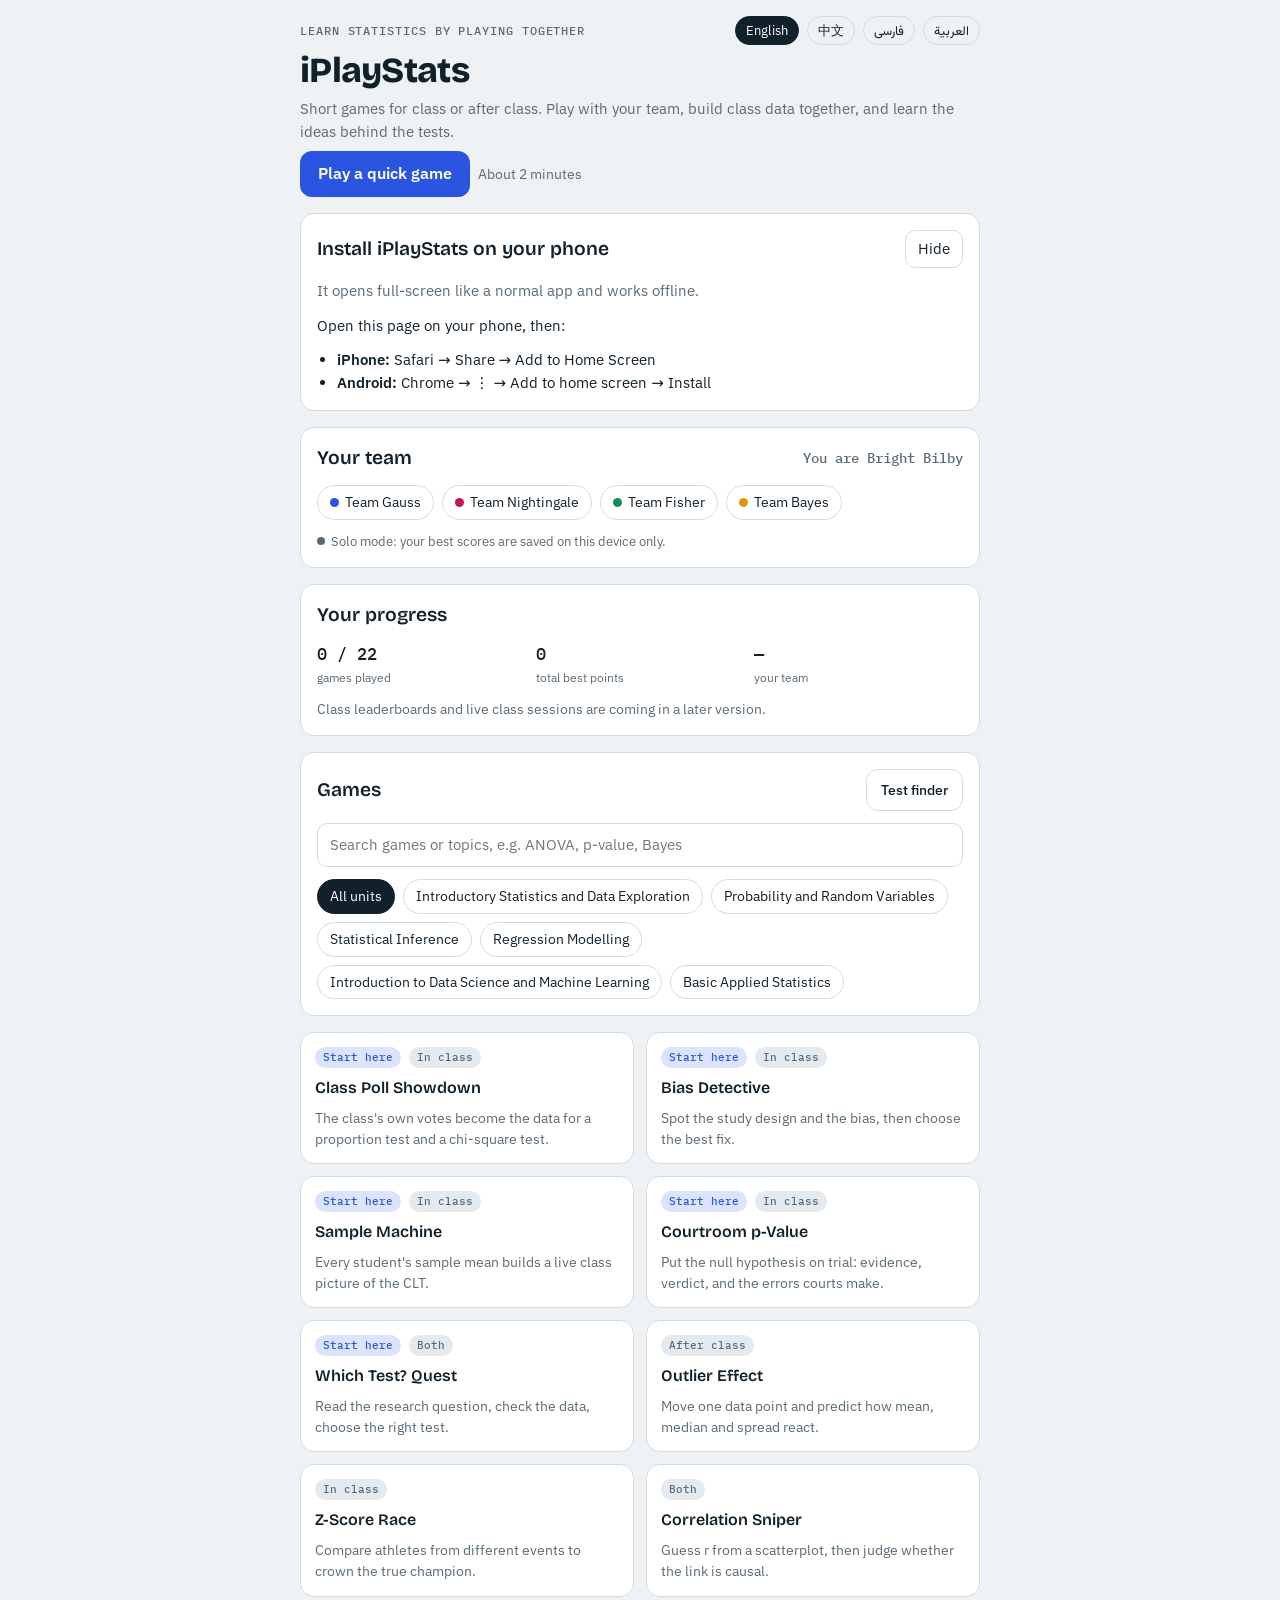
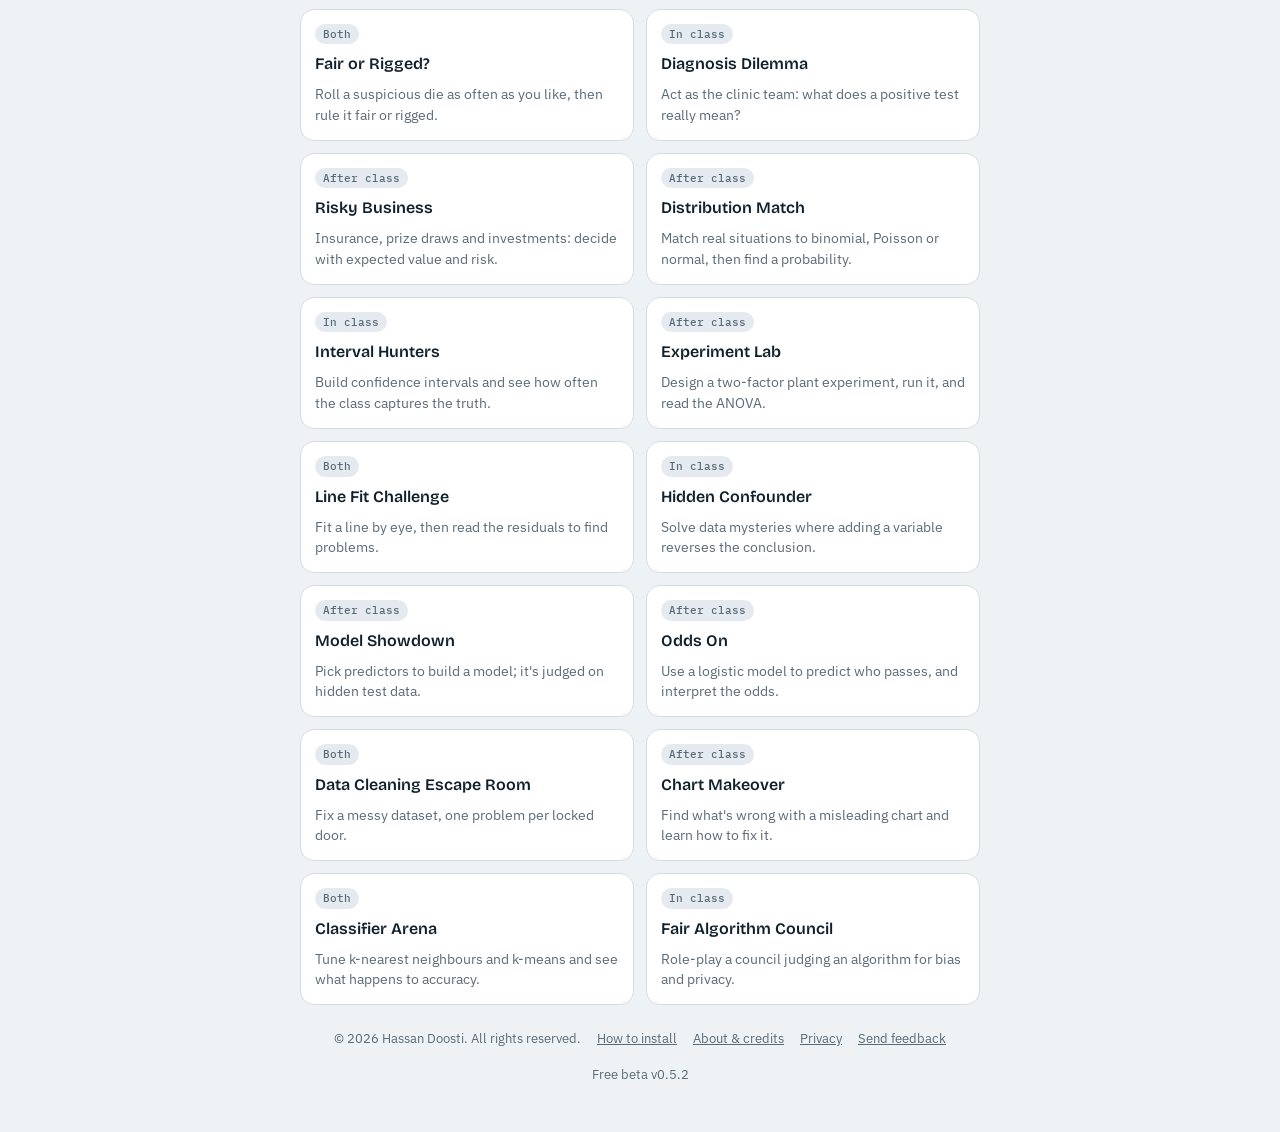
==== commit f5ae821d: "v0.5.2: reset my progress" ====
--- a/index.html
+++ b/index.html
@@ -11,24 +11,6 @@
 <meta name="apple-mobile-web-app-capable" content="yes">
 <meta name="apple-mobile-web-app-title" content="iPlayStats">
 <style>:root{padding-top:env(safe-area-inset-top,0px);padding-bottom:env(safe-area-inset-bottom,0px)}body{margin:0}img{max-width:100%}[hidden]{display:none!important}</style>
-<title>iPlayStats</title>
-<meta name="claude:viewport-fit-sides" content="cover">
-<title>iPlayStats</title>
-<meta name="claude:viewport-fit-sides" content="cover">
-<title>iPlayStats</title>
-<meta name="claude:viewport-fit-sides" content="cover">
-<title>iPlayStats</title>
-<meta name="claude:viewport-fit-sides" content="cover">
-<title>iPlayStats</title>
-<meta name="claude:viewport-fit-sides" content="cover">
-<title>iPlayStats</title>
-<meta name="claude:viewport-fit-sides" content="cover">
-<title>iPlayStats</title>
-<meta name="claude:viewport-fit-sides" content="cover">
-<title>iPlayStats</title>
-<meta name="claude:viewport-fit-sides" content="cover">
-<title>iPlayStats</title>
-<meta name="claude:viewport-fit-sides" content="cover">
 <title>iPlayStats</title>
 <meta name="claude:viewport-fit-sides" content="cover">
 <link rel="stylesheet" href="fonts.css">
@@ -149,9 +131,9 @@
 <script>(function(){var c=(window.SS_CONFIG||{}).analyticsCode;if(c&&/^[a-z0-9-]+$/.test(c)){var s=document.createElement("script");s.async=true;s.src="https://gc.zgo.at/count.js";s.setAttribute("data-goatcounter","https://"+c+".goatcounter.com/count");document.head.appendChild(s)}})();</script>
 <script>
 window.SS_DICT=window.SS_DICT||{};
-SS_DICT.zh={"(blank)": "（空白）", "<0></0>Team Bayes": "<0></0>贝叶斯队", "<0></0>Team Fisher": "<0></0>费希尔队", "<0></0>Team Gauss": "<0></0>高斯队", "<0></0>Team Nightingale": "<0></0>南丁格尔队", "<0>Android (Chrome):</0> tap the <1>⋮</1> menu → <2>Add to home screen</2> (or <3>Install app</3>) → choose <4>Install</4>, not “Create shortcut”.": "<0>Android（Chrome）：</0>点按 <1>⋮</1> 菜单 → <2>添加到主屏幕</2>（或<3>安装应用</3>）→ 选择<4>安装</4>，不要选“创建快捷方式”。", "<0>Android:</0> Chrome → ⋮ → Add to home screen → Install": "<0>Android：</0>Chrome → ⋮ → 添加到主屏幕 → 安装", "<0>Check your understanding.</0> Use the sliders to help.": "<0>检验你的理解。</0>可以借助滑块。", "<0>Check your understanding</0> after hunting a few intervals.": "先找几个区间，再<0>检验你的理解</0>。", "<0>Check your understanding</0> after trying different k and K values.": "试过不同的 k 和 K 值后，<0>检验你的理解</0>。", "<0>Check your understanding</0> once the votes are in.": "投票结束后，<0>检验你的理解</0>。", "<0>Feedback form.</0> If you choose to send feedback, the form service processes what you type. Please don't include sensitive personal information.": "<0>反馈表。</0>如果你选择提交反馈，表单服务会处理你填写的内容。请不要填写敏感的个人信息。", "<0>Fertiliser dose (randomly assigned to plots)</0> vs <1>Crop yield</1>": "<0>施肥量（随机分配到各地块）</0>与<1>作物产量</1>", "<0>Fonts.</0> The app loads its fonts from Google Fonts, so Google receives your IP address when the fonts are downloaded.": "<0>字体。</0>本应用从 Google Fonts 加载字体，因此下载字体时 Google 会收到你的 IP 地址。", "<0>Hint {0}:</0> A bigger sample doesn't fix a biased way of choosing people.": "<0>提示 {0}：</0>样本再大，也无法弥补有偏的抽样方式。", "<0>Hint {0}:</0> A cloud with no direction means r is near {1}.": "<0>提示 {0}：</0>没有方向的点云意味着 r 接近 {1}。", "<0>Hint {0}:</0> A fair die gives each face about {1}/{2} (the red line) in the long run.": "<0>提示 {0}：</0>公平的骰子长期来看每一面约占 {1}/{2}（红线）。", "<0>Hint {0}:</0> A smaller sum of squared residuals is better.": "<0>提示 {0}：</0>残差平方和越小越好。", "<0>Hint {0}:</0> A variable linked to a protected group can act as a proxy.": "<0>提示 {0}：</0>与受保护群体相关的变量可能充当代理变量。", "<0>Hint {0}:</0> About {1} of {2} intervals capture the true mean.": "<0>提示 {0}：</0>{2} 的区间中约有 {1} 能覆盖真实均值。", "<0>Hint {0}:</0> After {1}+ rolls, a small p-value is evidence the die isn't fair.": "<0>提示 {0}：</0>掷 {1}+ 次后，较小的 p 值说明骰子不公平。", "<0>Hint {0}:</0> Ask which group got the harder cases.": "<0>提示 {0}：</0>想想哪一组接手了更难的病例。", "<0>Hint {0}:</0> Ask: who could never be picked, or who chose to take part? That's usually where the bias is.": "<0>提示 {0}：</0>问问自己：谁根本不可能被选中？谁是自愿参与的？偏差通常就在那里。", "<0>Hint {0}:</0> Bigger samples = narrower intervals.": "<0>提示 {0}：</0>样本越大 = 区间越窄。", "<0>Hint {0}:</0> Bigger z = more exceptional compared with their own field.": "<0>提示 {0}：</0>z 越大 = 相对其项目的选手越出众。", "<0>Hint {0}:</0> Binomial: fixed number of yes/no trials with the same chance each time.": "<0>提示 {0}：</0>二项分布：固定次数的是/否试验，每次成功概率相同。", "<0>Hint {0}:</0> Check the spacing of time on the x-axis.": "<0>提示 {0}：</0>检查 x 轴上的时间间隔。", "<0>Hint {0}:</0> Check where the y-axis starts.": "<0>提示 {0}：</0>检查 y 轴从哪里开始。", "<0>Hint {0}:</0> Compare outcomes and errors between groups.": "<0>提示 {0}：</0>比较各组的结果和错误率。", "<0>Hint {0}:</0> Compare rates (%), not counts.": "<0>提示 {0}：</0>比较比率（%），不要比较人数。", "<0>Hint {0}:</0> Count true positives (sick and positive) and false positives (healthy and positive).": "<0>提示 {0}：</0>数出真阳性（患病且阳性）和假阳性（健康但阳性）。", "<0>Hint {0}:</0> Each coefficient b multiplies the odds by e^b.": "<0>提示 {0}：</0>每个系数 b 都会让优势乘以 e^b。", "<0>Hint {0}:</0> Expected value = sum of (value × probability).": "<0>提示 {0}：</0>期望值 = Σ（数值 × 概率）。", "<0>Hint {0}:</0> Experiment = researchers assign the treatment at random. Otherwise it's observational.": "<0>提示 {0}：</0>实验 = 研究者随机分配处理；否则就是观察性研究。", "<0>Hint {0}:</0> For a target mean: total = mean × number of values.": "<0>提示 {0}：</0>要达到目标均值：总和 = 均值 × 数据个数。", "<0>Hint {0}:</0> For k-means, look for the elbow where adding clusters stops helping.": "<0>提示 {0}：</0>对 k 均值，找“肘部”：再增加簇也帮助不大的位置。", "<0>Hint {0}:</0> For running times, lower is better, so flip the sign.": "<0>提示 {0}：</0>跑步成绩越低越好，所以要把符号反过来。", "<0>Hint {0}:</0> Get the slope right first, then shift the line up or down.": "<0>提示 {0}：</0>先调准斜率，再把直线上下平移。", "<0>Hint {0}:</0> Higher confidence = wider intervals.": "<0>提示 {0}：</0>置信水平越高 = 区间越宽。", "<0>Hint {0}:</0> H₀ is about a population parameter (μ or p), never the sample result.": "<0>提示 {0}：</0>H₀ 针对总体参数（μ 或 p），而不是样本结果。", "<0>Hint {0}:</0> Imagine {1} people. How many have the disease?": "<0>提示 {0}：</0>想象 {1} 个人。其中有多少人患病？", "<0>Hint {0}:</0> Judge by test RMSE: it shows how well you predict new students.": "<0>提示 {0}：</0>用测试集 RMSE 评判：它反映你预测新学生的能力。", "<0>Hint {0}:</0> Large p-values suggest a predictor isn't helping.": "<0>提示 {0}：</0>p 值大说明该预测变量帮助不大。", "<0>Hint {0}:</0> Larger n makes the pile of means narrower.": "<0>提示 {0}：</0>n 越大，均值堆越窄。", "<0>Hint {0}:</0> Look at the p-value on the Fertiliser × Light row.": "<0>提示 {0}：</0>看“施肥 × 光照”那一行的 p 值。", "<0>Hint {0}:</0> Look for repeated rows, odd spellings, impossible values and mixed units.": "<0>提示 {0}：</0>寻找重复的行、奇怪的拼写、不可能的数值和混用的单位。", "<0>Hint {0}:</0> Missing isn't the same as zero.": "<0>提示 {0}：</0>缺失不等于零。", "<0>Hint {0}:</0> More plants per group = more power to detect real effects.": "<0>提示 {0}：</0>每组植物越多 = 检验真实效应的功效越高。", "<0>Hint {0}:</0> Numbers → t-test or ANOVA. Categories → proportion or chi-square test.": "<0>提示 {0}：</0>数值型 → t 检验或方差分析。分类型 → 比例检验或卡方检验。", "<0>Hint {0}:</0> Odds = p ÷ ({1} − p).": "<0>提示 {0}：</0>优势 = p ÷ ({1} − p)。", "<0>Hint {0}:</0> One yes/no question vs a claimed % → one-sample proportion test.": "<0>提示 {0}：</0>一个是/否问题对比声称的百分比 → 单样本比例检验。", "<0>Hint {0}:</0> Only a randomised experiment supports cause and effect.": "<0>提示 {0}：</0>只有随机实验才能支持因果结论。", "<0>Hint {0}:</0> Parallel lines in the plot = no interaction.": "<0>提示 {0}：</0>图中线条平行 = 没有交互作用。", "<0>Hint {0}:</0> Points close to a straight line mean r is near {1} or {2}.": "<0>提示 {0}：</0>点紧贴一条直线意味着 r 接近 {1} 或 {2}。", "<0>Hint {0}:</0> Poisson: counts of events at an average rate per time or space.": "<0>提示 {0}：</0>泊松分布：单位时间或空间内以平均速率发生的事件次数。", "<0>Hint {0}:</0> Probability = {1} ÷ ({2} + e^(−log-odds)).": "<0>提示 {0}：</0>概率 = {1} ÷ ({2} + e^(−对数优势))。", "<0>Hint {0}:</0> Reject H₀ only when p < α.": "<0>提示 {0}：</0>只有当 p < α 时才拒绝 H₀。", "<0>Hint {0}:</0> Residual plot: random scatter = good; a curve or one far point = problem.": "<0>提示 {0}：</0>残差图：随机散布 = 良好；出现弯曲或一个远离的点 = 有问题。", "<0>Hint {0}:</0> Same people measured twice → paired.": "<0>提示 {0}：</0>同一批人测两次 → 配对。", "<0>Hint {0}:</0> Several categories vs equal shares → chi-square goodness-of-fit.": "<0>提示 {0}：</0>多个类别对比等份 → 卡方拟合优度检验。", "<0>Hint {0}:</0> Single wait times are skewed, but averages of many waits are not.": "<0>提示 {0}：</0>单次等待时间是偏态的，但多次等待的平均值不是。", "<0>Hint {0}:</0> Small p-value = the data disagree with the claim.": "<0>提示 {0}：</0>p 值小 = 数据与该说法不符。", "<0>Hint {0}:</0> Subtract what you pay to play.": "<0>提示 {0}：</0>减去你为参与所付的钱。", "<0>Hint {0}:</0> The mean uses every value, so one extreme value pulls it.": "<0>提示 {0}：</0>均值用到每个数值，所以一个极端值就会拉动它。", "<0>Hint {0}:</0> The median and IQR only use the middle of the data.": "<0>提示 {0}：</0>中位数和四分位距只用到数据的中间部分。", "<0>Hint {0}:</0> The spread of the means should be close to σ/√n.": "<0>提示 {0}：</0>均值的分散程度应接近 σ/√n。", "<0>Hint {0}:</0> Training R² always goes up when you add predictors, even useless ones.": "<0>提示 {0}：</0>增加预测变量时训练 R² 总会上升，即使变量毫无用处。", "<0>Hint {0}:</0> Training accuracy can be misleading; test accuracy is the honest score.": "<0>提示 {0}：</0>训练准确率可能具有误导性；测试准确率才是可靠的分数。", "<0>Hint {0}:</0> Very small k overfits; very large k underfits.": "<0>提示 {0}：</0>k 很小会过拟合；k 很大会欠拟合。", "<0>Hint {0}:</0> With few rolls, big differences happen by chance.": "<0>提示 {0}：</0>掷的次数少时，偶然也会出现很大的差异。", "<0>Hint {0}:</0> z = (result − mean) ÷ SD.": "<0>提示 {0}：</0>z =（成绩 − 均值）÷ 标准差。", "<0>Hours studied</0> vs <1>Exam mark</1>": "<0>学习时长</0>与<1>考试成绩</1>", "<0>Ice cream sales</0> vs <1>Sunburn cases</1>": "<0>冰淇淋销量</0>与<1>晒伤病例数</1>", "<0>Number of firefighters at a fire</0> vs <1>Damage cost</1>": "<0>火场的消防员人数</0>与<1>损失金额</1>", "<0>Patient {0}</0> tests positive.": "<0>患者 {0}</0>检测呈阳性。", "<0>Residual plot</0> (residual vs x)": "<0>残差图</0>（残差对 x）", "<0>Screen time before bed</0> vs <1>Hours of sleep</1>": "<0>睡前屏幕时间</0>与<1>睡眠时长</1>", "<0>Shoe size</0> vs <1>Reading score (ages {0}–{1})</1>": "<0>鞋码</0>与<1>阅读成绩（{0}–{1} 岁）</1>", "<0>Usage counts.</0> To learn which games are used, the app counts page visits and when a game is opened or finished, using GoatCounter. GoatCounter doesn't use cookies and doesn't store personal data that identifies you; it keeps totals such as browser type, screen size and approximate country.": "<0>使用统计。</0>为了解哪些游戏被使用，本应用通过 GoatCounter 统计页面访问次数以及游戏的打开和完成次数。GoatCounter 不使用 Cookie，也不存储可识别你身份的个人数据；它只保留浏览器类型、屏幕尺寸和大致国家等汇总数据。", "<0>Website hosting.</0> Like any website, the hosting service receives standard technical information when you load the app, such as your IP address and browser type, and may keep short-term logs for security and reliability.": "<0>网站托管。</0>与所有网站一样，托管服务在你加载应用时会收到标准技术信息，例如你的 IP 地址和浏览器类型，并可能为安全和稳定保留短期日志。", "<0>Who performed more exceptionally?</0> Remember: lower is better for running times.": "<0>谁的表现更出众？</0>记住：跑步成绩越低越好。", "<0>iPhone or iPad (Safari):</0> tap <1>Share</1> (square with an up arrow) → <2>Add to Home Screen</2> → <3>Add</3>.": "<0>iPhone 或 iPad（Safari）：</0>点按<1>共享</1>（带向上箭头的方框）→ <2>添加到主屏幕</2> → <3>添加</3>。", "<0>iPhone:</0> Safari → Share → Add to Home Screen": "<0>iPhone：</0>Safari → 共享 → 添加到主屏幕", "A U-shape in the residuals means the relationship bends; try a curved model.": "残差呈 U 形，说明关系是弯曲的；试试曲线模型。", "A bank's loan model approves applicants as follows. Both groups repay at the same rate when given loans.": "某银行的贷款模型审批申请人的情况如下。两组人获得贷款后的还款率相同。", "A basketballer makes {0} of free throws and takes {1} shots. X = shots made.": "一名篮球运动员罚球命中率为 {0}，共投 {1} 次。X = 命中次数。", "A café claims its average wait is <0>{0} minutes</0>. Students suspect it's longer. A sample of {1} waits has mean {2} min and SD {3} min.": "一家咖啡馆声称平均等待时间为<0>{0} 分钟</0>。学生们怀疑更长。{1} 次等待的样本均值为 {2} 分钟，标准差 {3} 分钟。", "A café claims {0} of students buy coffee daily. You survey {1} students.": "一家咖啡馆声称 {0} 的学生每天买咖啡。你调查了 {1} 名学生。", "A call centre receives {0} complaints per day on average. X = complaints tomorrow.": "某呼叫中心平均每天收到 {0} 起投诉。X = 明天的投诉数。", "A class is a convenience sample. The test's maths still works, but the conclusion applies most safely to students like these.": "一个班级是方便样本。检验的数学依然成立，但结论最适用于与这些学生相似的人。", "A coin is accused of being unfair. In {0} flips it lands heads {1} times.": "有人指控一枚硬币不公平。抛 {0} 次，正面朝上 {1} 次。", "A continuous measurement with a bell-shaped spread.": "一种呈钟形分布的连续测量值。", "A count of events happening at a steady average rate.": "以稳定平均速率发生的事件计数。", "A curved pattern: a straight line misses the shape": "弯曲的模式：直线没抓住形状", "A drug trial: recovery rates are compared between the drug group and a placebo group.": "一项药物试验：比较药物组和安慰剂组的康复率。", "A fair evaluation uses unseen data, through a test split or cross-validation.": "公平的评估使用未见过的数据，即测试集划分或交叉验证。", "A large gap in approval rates between groups with equal repayment": "还款能力相同的两组之间审批率差距很大", "A market researcher phones {0} randomly chosen landline numbers to estimate how many young adults use streaming apps.": "一名市场研究员随机拨打 {0} 个固定电话号码，估计有多少年轻人使用流媒体应用。", "A model that matches training data noise and predicts new data worse": "拟合了训练数据的噪声、对新数据预测更差的模型", "A model with a low training R²": "训练 R² 较低的模型", "A model with too few predictors": "预测变量太少的模型", "A model's overall accuracy is {0}.": "某模型的总体准确率为 {0}。", "A new teaching method is trialled. {0} students get it, {1} get the old method. The new group's average exam mark is higher.": "正在试行一种新教学方法。{0} 名学生采用新方法，{1} 名采用旧方法。新方法组的平均考试成绩更高。", "A patient tests positive.": "一位患者检测呈阳性。", "A quiz has {0} multiple-choice questions with {1} options each. You guess every one. X = number correct.": "一份测验有 {0} 道选择题，每题 {1} 个选项。你全部靠猜。X = 答对题数。", "A raffle ticket costs <0>${0}</0>. There's a {1} in <1>{2}</1> chance of winning <2>${3}</2>.": "一张抽奖券售价<0>${0}</0>。中奖机会是 <1>{2}</1> 分之 {1}，奖金<2>${3}</2>。", "A random sample of {0} alumni is mailed a salary survey. Only {1} reply.": "向随机抽取的 {0} 名校友邮寄了薪资调查。只有 {1} 人回复。", "A reproducible record lets others check your decisions. Door unlocked: you've escaped.": "可复现的记录让他人能检查你的决定。门已解锁：你成功逃脱了！", "A stall charges <0>${0}</0> to roll a fair die. Roll a six and win <1>${1}</1>.": "一个摊位收费<0>${0}</0>掷一次公平骰子。掷出六点可赢<1>${1}</1>。", "A student has P(pass) = {0}. What are their odds of passing?": "某学生 P(通过) = {0}。他通过的优势是多少？", "A typist makes {0} typos per page on average. X = typos on the next page.": "一名打字员平均每页出现 {0} 个错字。X = 下一页的错字数。", "A university wants to share students' grades and wellbeing survey answers with a tech company to build a dropout-prediction app.": "某大学想把学生的成绩和心理健康问卷答案分享给一家科技公司，用来开发辍学预测应用。", "A, in both groups": "A，两组都是", "About & credits": "关于与致谢", "About iPlayStats": "关于 iPlayStats", "Accuracy": "准确率", "Act as the clinic team: what does a positive test really mean?": "扮演诊所团队：阳性检测结果到底意味着什么？", "Add ethnicity to make it more accurate": "加入族裔变量让模型更准确", "Add {0} classmates": "加入 {0} 位同学", "Add {0} simulated classmates": "加入 {0} 位模拟同学", "Add {0} simulated votes": "加入 {0} 张模拟选票", "Adding “Favourite number” raised training R² slightly. Why?": "加入“最喜欢的数字”后，训练 R² 略有上升。为什么？", "Admission rates at a university, all applicants:": "某大学所有申请人的录取率：", "Admitted": "录取", "Adult heights are bell-shaped with mean {0} cm and SD {1} cm. X = a random adult's height.": "成年人身高呈钟形分布，均值 {0} cm，标准差 {1} cm。X = 随机一位成年人的身高。", "Advertise the poll on more social media pages": "在更多社交媒体页面上宣传这个投票", "After class": "课后", "Age": "年龄", "Age is the lurking variable: older children have bigger feet and read better.": "年龄是潜在变量：年龄大的孩子脚更大，阅读也更好。", "All units": "全部单元", "Always evaluate by subgroup. The overall number is dominated by the larger group.": "一定要按子群体评估。总体数字主要由较大的群体决定。", "Among people who <0>would have repaid</0> a loan:": "在<0>本会按时还款</0>的人当中：", "An impossible value is likely a typo ({0}?). Check before changing it, and never silently replace it. Door {1} unlocked.": "不可能的数值很可能是笔误（{0}？）。修改前先核实，绝不能悄悄替换。第 {1} 扇门已解锁。", "An overfit model memorises quirks of the training sample.": "过拟合的模型会记住训练样本的偶然特征。", "Another hint": "再给一个提示", "Answer three questions: what kind of study it is, what the main problem is, and which fix helps most.": "回答三个问题：这是哪类研究、主要问题是什么、哪种修正最有效。", "Applicants": "申请人数", "Approval rates are equal": "审批率相同", "Approved": "获批", "Association between two categorical variables": "两个分类变量之间的关联", "Athlete": "运动员", "Attendance": "出勤率", "Attendance %": "出勤率 %", "Average the two rows": "取两行的平均值", "B, in both groups": "B，两组都是", "Bar chart": "条形图", "Bar lengths must start at zero; otherwise Café C looks several times better than A when it's only {0} points higher.": "条形长度必须从零开始；否则咖啡馆 C 看起来比 A 好好几倍，其实只高 {0} 分。", "Basic Applied Statistics": "基础应用统计", "Basic Applied Statistics · ULO {0}": "基础应用统计 · 学习成果 {0}", "Basic Applied Statistics · ULO {0}, {1}": "基础应用统计 · 学习成果 {0}、{1}", "Bayes": "贝叶斯", "Before-and-after pain scores for {0} patients. The differences are strongly skewed with an outlier.": "{0} 名患者治疗前后的疼痛评分。差值严重偏斜，且有一个离群值。", "Bell-shaped around μ": "以 μ 为中心的钟形", "Best: {0}/{1}": "最高分：{0}/{1}", "Bias Detective": "偏差侦探", "Bigger fires bring more firefighters and cause more damage. Fire size is the lurking variable.": "火越大，来的消防员越多，损失也越大。火灾规模是潜在变量。", "Binomial": "二项分布", "Birth month": "出生月份", "Bootstrap": "自助法", "Bootstrap confidence interval": "自助法置信区间", "Both": "两者都有", "Both change by the same amount": "两者变化相同", "Boundaries get smoother; too large and the model underfits": "边界变得更平滑；太大则模型欠拟合", "Bubble chart": "气泡图", "Build an interval to start the hunt.": "构建一个区间，开始狩猎。", "Build confidence intervals and see how often the class captures the truth.": "构建置信区间，看看全班有多少次捕获到真值。", "Build my interval": "构建我的区间", "Buying the insurance": "购买保险", "By sending an idea or feedback, you agree that it can be used, adapted and included in iPlayStats, including future paid versions, without payment. If you'd like to be thanked, include your name and we'll list your name only, with your permission.": "提交想法或反馈即表示你同意它可以被使用、修改并纳入 iPlayStats（包括未来的付费版本），且不支付报酬。如果你希望被致谢，请填写姓名，我们仅在征得你同意后列出你的名字。", "CLT: normal, centre μ, spread σ/√n": "中心极限定理：正态，中心 μ，离散度 σ/√n", "Café": "咖啡馆", "Café A": "咖啡馆 A", "Café B": "咖啡馆 B", "Café C": "咖啡馆 C", "Café ratings (out of {0}). What's misleading?": "咖啡馆评分（满分 {0}）。哪里有误导？", "Calculate the expected value (and risk, if asked).": "计算期望值（如有要求，也计算风险）。", "Call {0} landlines instead": "改为拨打 {0} 个固定电话", "Campus": "校区", "Campus lounge": "校园休息区", "Case {0}": "案例 {0}", "Changes": "变更", "Chart Makeover": "图表改造", "Check": "检查", "Check the source; if it can't be fixed, set it to missing and record why": "核实数据来源；若无法修正，将其设为缺失并记录原因", "Check your understanding.": "检验你的理解。", "Checking a predictive model on unseen data": "在未见过的数据上检验预测模型", "Cherry-picked time window": "刻意挑选的时间窗口", "Chi-square goodness-of-fit": "卡方拟合优度检验", "Chi-square goodness-of-fit: one categorical variable vs an expected distribution (proportions and categorical data).": "卡方拟合优度检验：一个分类变量对比期望分布（比例与分类数据）。", "Chi-square test of independence": "卡方独立性检验", "Chi-square test of independence: association between two categorical variables (proportions and categorical data).": "卡方独立性检验：两个分类变量之间的关联（比例与分类数据）。", "Choose a confidence level and a method.": "选择置信水平和方法。", "Choose how many plants per group, grow them, then read the interaction plot and ANOVA table. Each round uses a new hidden truth, so let the data decide.": "选择每组植物的数量，让它们生长，然后读交互作用图和方差分析表。每一轮都有新的隐藏真相，让数据来做决定。", "Choose how many plants per group.": "选择每组植物的数量。", "Choose predictors": "选择预测变量", "Choose the best answer.": "选出最佳答案。", "Choose the best test.": "选出最合适的检验。", "Choose the council's best response.": "选出委员会的最佳回应。", "Choose the right fix to unlock the door.": "选择正确的修正来打开这扇门。", "Choose what makes it misleading.": "选出让它产生误导的原因。", "Choosing a short window can make any trend look good. Show the full history so readers see the context.": "选一个短时间窗口可以让任何趋势看起来都不错。展示完整的历史，让读者看到背景。", "Circles should be squares": "圆形应改成方形", "City": "城市", "City Hospital": "城市医院", "City Hospital receives far more critically ill patients. Compare like with like, or adjust for condition in a model.": "城市医院收治的危重患者多得多。要同类相比，或在模型中对病情进行调整。", "Class Poll Showdown": "班级投票对决", "Class leaderboards and live class sessions are coming in a later version.": "班级排行榜和课堂直播环节将在后续版本推出。", "Class sample means for n = {0}": "n = {0} 时全班的样本均值", "Classifier Arena": "分类器竞技场", "Cleaning by hand in a spreadsheet without notes": "在电子表格中手工清洗且不做记录", "Clear": "清除", "Close. The mean is {0} when the highlighted commute is {1} minutes, because the nine values must add to {2} × {3} = {4}.": "很接近。当高亮的通勤时间为 {1} 分钟时，均值为 {0}，因为九个数值之和必须为 {2} × {3} = {4}。", "Clusters K": "簇数 K", "Code both as missing and decide how to handle them, documenting the choice": "两者都编码为缺失，决定处理方式并记录这一选择", "Coefficient": "系数", "Coffee cups/day": "每天咖啡杯数", "Commute minutes": "通勤分钟数", "Compare athletes from different events to crown the true champion.": "比较不同项目的运动员，选出真正的冠军。", "Compare mean exam scores across four tutorial groups. Data roughly normal, similar spreads.": "比较四个辅导组的平均考试成绩。数据大致正态，离散程度相近。", "Compare satisfaction ratings ({0}–{1} scale, heavily skewed) between two independent groups of {2}.": "比较两个独立组（各 {2} 人）的满意度评分（{0}–{1} 分制，严重偏斜）。", "Compare waiting times across three clinics. Small samples, strongly skewed data.": "比较三家诊所的等待时间。样本小，数据严重偏斜。", "Comparing a fuller model with a simpler one": "比较较完整的模型和较简单的模型", "Comparing means": "比较均值", "Condition": "病情", "Confidence": "置信水平", "Confidence intervals": "置信区间", "Confounding": "混杂", "Connecting to the class pool…": "正在连接班级数据池…", "Contact": "联系方式", "Contact:": "联系：", "Continue": "继续", "Contributors who share feedback or game ideas will be thanked here.": "分享反馈或游戏点子的贡献者将在这里致谢。", "Convenience sampling": "方便抽样", "Copyright": "版权", "Correct.": "正确。", "Correlation Sniper": "相关狙击手", "Courtroom p-Value": "p 值法庭", "Created by": "创作者", "Crop yield": "作物产量", "Cumulative sales": "累计销量", "Damage cost": "损失金额", "Data Cleaning Escape Room": "数据清洗密室逃脱", "Decide: what type of outcome, how many groups, paired or independent, assumptions met?": "判断：结果是什么类型？有几组？配对还是独立？假设是否满足？", "Delete both rows": "删除两行", "Delete rows that don't say exactly “North”": "删除不完全写作“North”的行", "Delete the Study hours column": "删除“学习时长”这一列", "Delete the whole dataset": "删除整个数据集", "Design a two-factor plant experiment, run it, and read the ANOVA.": "设计一个双因素植物实验，运行它，并解读方差分析。", "Diagnosis Dilemma": "诊断难题", "Did you drink coffee today?": "你今天喝咖啡了吗？", "Die #{0}. Roll it, then give your verdict.": "骰子 #{0}。掷一掷，然后给出你的判断。", "Distribution Match": "分布配对", "Do students who sleep {0}+ hours score higher on average than those who sleep less? Two separate groups, numeric scores, roughly normal.": "每晚睡 {0}+ 小时的学生平均成绩是否高于睡得少的学生？两个独立组，数值型成绩，大致正态。", "Doctors gave A to more of the hard, large-stone cases": "医生把更多难治的大结石病例给了 A", "Does fertiliser dose (randomly assigned to plots) cause the change in crop yield?": "施肥量（随机分配到各地块）是否导致了作物产量的变化？", "Does hours studied cause the change in exam mark?": "学习时长是否导致了考试成绩的变化？", "Does ice cream sales cause the change in sunburn cases?": "冰淇淋销量是否导致了晒伤病例数的变化？", "Does number of firefighters at a fire cause the change in damage cost?": "火场消防员人数是否导致了损失金额的变化？", "Does screen time before bed cause the change in hours of sleep?": "睡前屏幕时间是否导致了睡眠时长的变化？", "Does shoe size cause the change in reading score (ages {0}–{1})?": "鞋码是否导致了阅读成绩（{0}–{1} 岁）的变化？", "Dot plot of nine commute times": "九个通勤时间的点图", "Drag the slider to your guess of the correlation r (from {0} to {1}), then tap Fire.": "拖动滑块猜相关系数 r（从 {0} 到 {1}），然后点“开火”。", "Draw": "抽样", "Draw a random sample of café wait times. Your sample mean joins the class picture. As the class adds means, watch the shape change from skewed to bell-shaped.": "从咖啡馆等待时间中随机抽样。你的样本均值会加入全班图。随着全班不断添加均值，看形状如何从偏斜变成钟形。", "Draw several times, or add simulated classmates, and watch the shape of the means.": "多抽几次，或加入模拟同学，观察均值的形状。", "Drop the decaf group to save time": "为了省时间去掉低因咖啡组", "EV = ${0} × {1}/{2} − ${3} = ${4}. On average you lose money; the raffle raises funds that way.": "期望值 = ${0} × {1}/{2} − ${3} = ${4}。平均来说你会亏钱；抽奖就是这样筹款的。", "EV = ${0} × {1}/{2} − ${3} = ${4}. Rare, but this raffle favours buyers.": "期望值 = ${0} × {1}/{2} − ${3} = ${4}。很少见，但这次抽奖对买家有利。", "Each chart tells a misleading story. Spot the trick, then read how to redesign it honestly. Share your best redesign idea with the class.": "每张图都在讲一个误导性的故事。找出其中的把戏，再看看如何诚实地重新设计。和全班分享你最好的改进想法。", "Each correct step earns points. Discuss with your team before you tap.": "每答对一步就得分。点按之前先和队友讨论。", "Each door hides one data problem, highlighted in the table.": "每扇门后藏着一个数据问题，已在表中高亮显示。", "Each door hides one data problem, highlighted in the table. Choose the right fix to unlock it. Work as a team and share clues.": "每扇门后藏着一个数据问题，已在表中高亮显示。选择正确的修正来打开它。团队合作，分享线索。", "Each extra weekly study hour adds about {0} marks, holding the other predictors fixed": "在其他预测变量保持不变时，每周多学习一小时约多得 {0} 分", "Each patient tests positive. Use the disease rate and the test's accuracy to find the chance they really have the disease. Agree as a team before you answer.": "每位患者检测都呈阳性。利用患病率和检测准确度，算出他们真正患病的概率。回答前先在队内达成一致。", "Each round is a money decision: insurance, a raffle, a game show or an investment.": "每一轮都是一个金钱决策：保险、抽奖、游戏节目或投资。", "Each round you get a die that might be fair or might favour one face.": "每一轮你会拿到一个骰子，它可能是公平的，也可能偏向某一面。", "Each round, two athletes from different events. Use each event's mean and SD to find who is more exceptional. In class, split the events across your team like a relay.": "每一轮有两名来自不同项目的运动员。用各项目的均值和标准差找出谁更出众。课堂上可以像接力一样把项目分给队友。", "Each student's anxiety score is measured before and after a mindfulness course.": "在正念课程前后分别测量每位学生的焦虑分数。", "Each training point is its own nearest neighbour, so it memorises the data": "每个训练点都是自己的最近邻，所以模型把数据记住了", "Emails arrive at an average rate of {0} per hour, independently. X = emails in the next hour.": "电子邮件以平均每小时 {0} 封的速率独立到达。X = 下一小时的邮件数。", "Enrolments over time. What's misleading?": "历年招生人数。哪里有误导？", "Equal opportunity: false negative rates differ": "机会均等：假阴性率不同", "Error": "误差", "Escape through all six doors.": "穿过全部六扇门逃脱。", "Event": "项目", "Every spot is equally popular": "每个地点同样受欢迎", "Every student's sample mean builds a live class picture of the CLT.": "每位学生的样本均值共同构建出实时的全班中心极限定理图。", "Evidence: t = {0}, df = {1}, <0>p = {2}</0>. Significance level α = {3}.": "证据：t = {0}，df = {1}，<0>p = {2}</0>。显著性水平 α = {3}。", "Evidence: two-sample t = {0}, df = {1}, <0>p = {2}</0>. Significance level α = {3}.": "证据：双样本 t = {0}，df = {1}，<0>p = {2}</0>。显著性水平 α = {3}。", "Evidence: z = {0}, <0>p = {1}</0>. Significance level α = {2}.": "证据：z = {0}，<0>p = {1}</0>。显著性水平 α = {2}。", "Exam mark": "考试成绩", "Exam marks are roughly normal with mean {0} and SD {1}. X = a random student's mark.": "考试成绩大致服从正态分布，均值 {0}，标准差 {1}。X = 随机一名学生的成绩。", "Excellent work.": "太棒了。", "Expected repair cost = {0} × ${1} = ${2} per month, vs a ${3} premium. Insurers usually charge more than the expected cost; you pay to remove risk.": "期望维修费用 = {0} × ${1} = 每月 ${2}，而保费为 ${3}。保险公司收取的通常高于期望成本；你是在花钱消除风险。", "Experiment Lab": "实验室", "Explain why the story changes.": "解释为什么结论变了。", "Exponentiate the coefficient to get the odds ratio: each hour multiplies the odds by about {0} (a {1} increase).": "对系数取指数得到优势比：每多一小时，优势约乘以 {0}（增加 {1}）。", "F-test (overall or nested models)": "F 检验（整体或嵌套模型）", "Factor A: fertiliser (none, organic). Factor B: light (low, high). Response: growth in cm after {0} weeks.": "因素 A：肥料（无、有机）。因素 B：光照（低、高）。响应：{0} 周后的生长高度（cm）。", "Faculty": "学院", "Faculty X (admits most)": "X 学院（录取最多）", "Faculty X is biased against men": "X 学院对男性有偏见", "Faculty Y (very competitive)": "Y 学院（竞争非常激烈）", "Fail to reject H₀ (not proven)": "不拒绝 H₀（证据不足）", "Fair Algorithm Council": "公平算法委员会", "Fair or Rigged?": "公平还是作弊？", "Favourite number": "最喜欢的数字", "Favourite number really predicts marks": "最喜欢的数字真的能预测成绩", "Fertiliser": "肥料", "Fertiliser dose (randomly assigned to plots)": "施肥量（随机分配到各地块）", "Fertiliser × Light": "肥料 × 光照", "Field SD": "项目标准差", "Field mean": "项目均值", "Final door: what makes cleaning trustworthy for others?": "最后一扇门：什么让数据清洗值得他人信任？", "Find what's wrong with a misleading chart and learn how to fix it.": "找出误导性图表的问题，并学习如何修正。", "Fire": "开火", "First choose the model that fits: binomial, Poisson or normal.": "先选出合适的模型：二项、泊松或正态。", "Fisher": "费希尔", "Fit a line by eye, then read the residuals to find problems.": "目测拟合一条直线，再通过残差找问题。", "Fix a messy dataset, one problem per locked door.": "修复一个混乱的数据集，每扇锁着的门对应一个问题。", "Fixed number of independent trials, each a success or failure with the same chance.": "固定次数的独立试验，每次只有成功或失败，且概率相同。", "Fixing how the sample is chosen matters more than making it bigger.": "改进抽样方式比扩大样本更重要。", "Flat and spread out": "平坦且分散", "Flip the coin": "抛硬币", "Follow up non-responders and offer a small incentive": "跟进未回复者并提供小奖励", "For k-means here, which K does the elbow suggest?": "对这里的 k 均值，“肘部”提示 K 是多少？", "For patients in poor condition, which hospital did better?": "对病情较差的患者，哪家医院做得更好？", "For right-skewed data like commute times, which is usually true?": "对于像通勤时间这样的右偏数据，通常哪一项成立？", "For the study-spot poll, what does a small p-value mean?": "对于学习地点投票，小的 p 值意味着什么？", "Free beta v{0}": "免费测试版 v{0}", "Friedman": "弗里德曼检验", "Friedman: instead of repeated-measures or blocked anova (nonparametric alternatives).": "弗里德曼检验：替代重复测量或区组方差分析（非参数替代方法）。", "Fund A": "基金 A", "Fund B": "基金 B", "Future versions may add optional accounts, class codes or live class sessions. If that changes what information is collected, this page will be updated before those features go live, and you'll be told what's collected and why.": "未来版本可能增加可选账户、班级码或课堂直播环节。如果这会改变收集的信息，本页面会在这些功能上线前更新，并告诉你收集了什么以及原因。", "Game show: take <0>${0}</0> now, or flip a coin for <1>${1}</1> or nothing.": "游戏节目：现在拿走<0>${0}</0>，或者抛硬币赢<1>${1}</1>或一无所获。", "Games": "游戏", "Gauss": "高斯", "Good": "良好", "Good applicants in Group B are three times as likely to be wrongly rejected. Equal opportunity asks these error rates to match.": "B 组的合格申请人被错误拒绝的可能性是 A 组的三倍。机会均等要求这些错误率相同。", "Good effort. Play again to lock in the ideas.": "不错的尝试。再玩一次来巩固这些概念。", "Group": "组别", "Group A": "A 组", "Group B": "B 组", "Group B applied less often": "B 组申请得更少", "Group comparison without formula assumptions": "不依赖公式假设的组间比较", "Grow": "种植", "Guess r": "猜 r", "Guess r from a scatterplot, then judge whether the link is causal.": "根据散点图猜 r，再判断这种关联是否是因果关系。", "Gym users exercise more than typical students, so the sample is easy to reach but not representative.": "健身房使用者比一般学生运动得更多，所以这个样本容易获得但不具代表性。", "Hassan Doosti, statistician and educator.": "Hassan Doosti，统计学家、教育者。", "Height cm": "身高（cm）", "Hidden Confounder": "隐藏的混杂变量", "Hide": "隐藏", "Hide CLT curve": "隐藏中心极限定理曲线", "Hide install guide": "隐藏安装指南", "High jump": "跳高", "High light": "强光", "High overall accuracy can hide poor performance for smaller groups": "总体准确率高可能掩盖在较小群体上的糟糕表现", "Highlighted commute in minutes": "高亮的通勤时间（分钟）", "Holding study hours fixed, attendance goes from {0} to {1}. What happens to the odds?": "学习时长不变，出勤率从 {0} 提高到 {1}。优势会怎样变化？", "Home": "主页", "Hospital": "医院", "Hot, sunny weather drives both.": "炎热晴朗的天气同时推动了两者。", "Hours of sleep": "睡眠时长", "Hours studied": "学习时长", "How do the odds of passing change for each extra weekly study hour?": "每周多学习一小时，通过的优势如何变化？", "How does k-means differ from k-nearest neighbours?": "k 均值与 k 近邻有什么不同？", "How to install": "如何安装", "How to play": "玩法说明", "How would a larger sample size (say n = {0}) change a {1} interval?": "更大的样本量（例如 n = {0}）会如何改变 {1} 区间？", "H₀ is the claim of no effect or no difference, written about the population parameter, never the sample statistic.": "H₀ 是“无效应或无差异”的说法，针对总体参数书写，绝不针对样本统计量。", "H₀: the drug works": "H₀：这种药有效", "H₀: x̄ = {0} minutes": "H₀：x̄ = {0} 分钟", "H₀: μ = {0} minutes": "H₀：μ = {0} 分钟", "H₀: μ > {0} minutes": "H₀：μ > {0} 分钟", "ID": "编号", "IQR": "四分位距", "Ice cream sales": "冰淇淋销量", "Identical rows with the same ID are a duplicate entry. Keep one and note it in your cleaning log. Door {0} unlocked.": "编号相同、内容完全一样的行是重复录入。保留一行，并在清洗日志中注明。第 {0} 扇门已解锁。", "If the class plots everyone's sample <0>means</0>, what shape will they make?": "如果全班把每个人的样本<0>均值</0>画出来，会是什么形状？", "Imagine {0} people: {1} have the disease and {2} of them test positive. Of the {3} without it, {4} also test positive. So P(disease | positive) = {5} / ({6} + {7}) ≈ {8}. When the disease is rare, false positives can outnumber true ones.": "想象 {0} 个人：{1} 人患病，其中 {2} 人检测阳性。在 {3} 名未患病者中，也有 {4} 人检测阳性。所以 P(患病 | 阳性) = {5} / ({6} + {7}) ≈ {8}。当疾病罕见时，假阳性可能多于真阳性。", "In class": "课堂上", "In multiple regression each coefficient is a change in the response with the other predictors held constant.": "在多元回归中，每个系数表示在其他预测变量保持不变时响应变量的变化。", "Inconsistent labels split one category into many. Trim spaces, fix case and map abbreviations. Door {0} unlocked.": "不一致的标签会把一个类别拆成多个。去掉空格、统一大小写、映射缩写。第 {0} 扇门已解锁。", "Informed consent or a lawful basis, de-identification, and limits on how the data can be used": "知情同意或合法依据、去标识化，以及对数据用途的限制", "Install iPlayStats on your phone": "在手机上安装 iPlayStats", "Install on your phone": "在手机上安装", "Instead of one-sample or paired t-test": "替代单样本或配对 t 检验", "Instead of one-way ANOVA": "替代单因素方差分析", "Instead of repeated-measures or blocked ANOVA": "替代重复测量或区组方差分析", "Instead of two-sample t-test": "替代双样本 t 检验", "Insurance, raffles and investments: decide with expected value and risk.": "保险、抽奖和投资：用期望值和风险做决定。", "Interaction p = < {0}. Non-parallel lines in the plot match a real interaction. The hidden truth this round: fertiliser +{1} cm, high light +{2} cm, interaction +{3} cm.": "交互作用 p = < {0}。图中线条不平行，与真实的交互作用相符。本轮的隐藏真相：肥料 +{1} cm，强光 +{2} cm，交互作用 +{3} cm。", "Interaction p = {0}. Non-parallel lines in the plot match a real interaction. The hidden truth this round: fertiliser +{1} cm, high light +{2} cm, interaction +{3} cm.": "交互作用 p = {0}。图中线条不平行，与真实的交互作用相符。本轮的隐藏真相：肥料 +{1} cm，强光 +{2} cm，交互作用 +{3} cm。", "Interaction p = {0}. Non-parallel lines in the plot match a real interaction. The hidden truth this round: fertiliser +{1} cm, high light +{2} cm, interaction +{3} cm. With only {4} plants per group, small effects are easy to miss: low power.": "交互作用 p = {0}。图中线条不平行，与真实的交互作用相符。本轮的隐藏真相：肥料 +{1} cm，强光 +{2} cm，交互作用 +{3} cm。每组只有 {4} 株植物时，小效应很容易被漏掉：检验功效低。", "Interaction p = {0}. Roughly parallel lines mean the effects add up. The hidden truth this round: fertiliser +{1} cm, high light +{2} cm, interaction +{3} cm.": "交互作用 p = {0}。线条大致平行，说明效应只是简单相加。本轮的隐藏真相：肥料 +{1} cm，强光 +{2} cm，交互作用 +{3} cm。", "Interaction p = {0}. Roughly parallel lines mean the effects add up. The hidden truth this round: fertiliser +{1} cm, high light +{2} cm, interaction +{3} cm. With only {4} plants per group, small effects are easy to miss: low power.": "交互作用 p = {0}。线条大致平行，说明效应只是简单相加。本轮的隐藏真相：肥料 +{1} cm，强光 +{2} cm，交互作用 +{3} cm。每组只有 {4} 株植物时，小效应很容易被漏掉：检验功效低。", "Interaction plot of mean growth": "平均生长量的交互作用图", "Intercept": "截距", "Interquartile range (IQR)": "四分位距（IQR）", "Interval Hunters": "区间猎人", "Interval estimate without formula assumptions": "不依赖公式假设的区间估计", "Interview twice as many people at the gym": "在健身房采访两倍的人", "Introduction to Data Science and Machine Learning": "数据科学与机器学习导论", "Introduction to Data Science and Machine Learning · ULO {0}": "数据科学与机器学习导论 · 学习成果 {0}", "Introduction to Data Science and Machine Learning · ULO {0}, {1}": "数据科学与机器学习导论 · 学习成果 {0}、{1}", "Introductory Statistics and Data Exploration": "统计学导论与数据探索", "Introductory Statistics and Data Exploration · ULO {0}": "统计学导论与数据探索 · 学习成果 {0}", "Introductory Statistics and Data Exploration · ULO {0}, {1}": "统计学导论与数据探索 · 学习成果 {0}、{1}", "Is a six-sided die fair? You record the counts of each face from {0} rolls.": "一个六面骰子公平吗？你记录了 {0} 次投掷中每一面出现的次数。", "Is choice of study location (library, home, café) related to year level ({0}st, {1}nd, {2}rd)?": "学习地点的选择（图书馆、家里、咖啡馆）是否与年级（{0} 年级、{1} 年级、{2} 年级）有关？", "Is every study spot equally popular?": "每个学习地点都同样受欢迎吗？", "Is the mean daily screen time of students different from {0} hours? One sample of {1} students, roughly symmetric data.": "学生每天的平均屏幕时间是否不同于 {0} 小时？一个 {1} 名学生的样本，数据大致对称。", "Is the proportion of students who vote different for on-campus vs off-campus students?": "住校生和走读生中参加投票的比例是否不同？", "Is there a linear relationship between hours worked and GPA?": "工作时长与 GPA 之间是否存在线性关系？", "Is there a significant interaction at α = {0}?": "在 α = {0} 下，交互作用是否显著？", "Is this class a random sample of all students?": "这个班级是所有学生的随机样本吗？", "It can predict probabilities below {0} or above {1}": "它可能预测出小于 {0} 或大于 {1} 的概率", "It can't handle two predictors": "它无法处理两个预测变量", "It depends on size": "取决于结石大小", "It doesn't matter for a hypothesis test": "对假设检验来说无关紧要", "It makes R² bigger": "它会让 R² 变大", "It may play a part, but stress or late study could drive both. Correlation alone doesn't settle it.": "它可能有一定作用，但压力或熬夜学习也可能同时影响两者。仅凭相关性无法下结论。", "It opens full-screen like a normal app and works offline.": "它会像普通应用一样全屏打开，并且可以离线使用。", "It shows how well the model will predict new students": "它显示模型预测新学生的能力", "It was entered in metres; convert to {0} cm": "这是以米为单位录入的；换算成 {0} cm", "It's a cumulative total, which hides that monthly sales are falling": "这是累计总量，掩盖了月销量在下降", "It's fair": "是公平的", "It's rigged": "被做了手脚", "Javelin": "标枪", "Keep the design and limit conclusions to people similar to the volunteers": "保留该设计，并把结论限定在与志愿者相似的人群", "Keeping a script or log of every change": "为每次修改保留脚本或日志", "Kruskal–Wallis": "克鲁斯卡尔–沃利斯检验", "Kruskal–Wallis: instead of one-way anova (nonparametric alternatives).": "克鲁斯卡尔–沃利斯检验：替代单因素方差分析（非参数替代方法）。", "Large": "大", "Large k averages over many neighbours, smoothing boundaries. Too large and it misses real structure.": "k 很大时会对许多邻居取平均，使边界平滑。太大则会错过真实的结构。", "Learn statistics by playing together": "一起玩，一起学统计", "Least squares (dashed): ŷ = {0} + {1}x, SSE {2}. Your fit earns {3}/{4}.": "最小二乘（虚线）：ŷ = {0} + {1}x，SSE {2}。你的拟合得到 {3}/{4} 分。", "Leave the poll open longer to get more responses": "让投票开放更久以获得更多回复", "Let volunteers choose which drink they want": "让志愿者自己选择喝哪种饮料", "Library": "图书馆", "Light": "光照", "Line Fit Challenge": "直线拟合挑战", "Line chart": "折线图", "Linear association between two numeric variables": "两个数值变量之间的线性关联", "Live: your points and class data join the class pool.": "实时：你的得分和班级数据会进入班级数据池。", "Lock in": "锁定", "Log-odds = {0} + {1} + {2} = {3}. Probability = {4} / ({5} + e^{6}) ≈ {7}.": "对数优势 = {0} + {1} + {2} = {3}。概率 = {4} / ({5} + e^{6}) ≈ {7}。", "Logistic regression is always more accurate": "逻辑回归总是更准确", "Long jump": "跳远", "Look at the dot plot of nine commute times. The pink dot is the one you can move.": "看这九个通勤时间的点图。粉色的点是你可以移动的。", "Look at the overall table and answer.": "看总体表格并作答。", "Look at the overall table first, then the split-up table. Discuss with your team why the story changes before you answer.": "先看总体表格，再看拆分后的表格。作答前和队友讨论为什么结论变了。", "Look at the scatterplot.": "看这张散点图。", "Look closely at the chart.": "仔细看这张图。", "Low light": "弱光", "Mail the survey to {0} different alumni": "把调查寄给另外 {0} 名校友", "Majority": "多数群体", "Mann–Whitney U": "曼–惠特尼 U 检验", "Mann–Whitney U: instead of two-sample t-test (nonparametric alternatives).": "曼–惠特尼 U 检验：替代双样本 t 检验（非参数替代方法）。", "Many young adults have no landline, so they cannot be selected. That group is left out of the sampling frame.": "许多年轻人没有固定电话，所以他们不可能被选中。这个群体被排除在抽样框之外。", "Match real situations to binomial, Poisson or normal, then find a probability.": "把现实情境与二项、泊松或正态分布配对，再求概率。", "Mean is greater than median": "均值大于中位数", "Means of two separate groups": "两个独立组的均值", "Means of {0}+ groups, one factor": "{0} 个以上组的均值，单因素", "Median is greater than mean": "中位数大于均值", "Men": "男性", "Men much higher in both": "两个学院中男性都高得多", "Method": "方法", "Minority": "少数群体", "Missing a real effect is a Type II error. Larger samples raise power and make it less likely.": "漏掉真实效应是第二类错误。更大的样本能提高检验功效，使它更不容易发生。", "Missing isn't zero. Treat both codes the same way, then choose an approach and report it. Door {0} unlocked.": "缺失不等于零。两种代码用同样方式处理，再选择处理方法并加以说明。第 {0} 扇门已解锁。", "Mixed units are common when data come from several forms. Convert to one unit. Door {0} unlocked.": "数据来自多个表单时，单位混用很常见。统一换算成一种单位。第 {0} 扇门已解锁。", "Model Showdown": "模型对决", "Model evaluation": "模型评估", "Monthly sales were {0}, {1}, {2}, {3}, {4}, {5}. A cumulative chart always rises, so it hides the decline.": "月销量依次为 {0}、{1}、{2}、{3}、{4}、{5}。累计图永远上升，所以掩盖了下降。", "Motivated students both attend more and study more. Motivation is a confounder, so attendance alone can't be credited.": "有积极性的学生既更常出勤也更努力学习。积极性是混杂变量，所以不能把功劳全归于出勤。", "Move one data point and predict how mean, median and spread react.": "移动一个数据点，预测均值、中位数和离散程度如何变化。", "Move the intercept and slope sliders to fit the best line you can.": "移动截距和斜率滑块，尽量拟合出最好的直线。", "Move the slider until the mean is about {0} minutes (within {1}). Then press Check.": "移动滑块，直到均值约为 {0} 分钟（误差在 {1} 以内）。然后点“检查”。", "Move the sliders to explore the model.": "移动滑块来探索这个模型。", "M{0}": "{0}月", "Narrower, lower capture rate": "更窄，捕获率更低", "Narrower, same {0} capture rate": "更窄，捕获率仍为 {0}", "Next": "下一题", "Next die": "下一个骰子", "Nightingale": "南丁格尔", "Nine students' commute times are on the line. Predict first, then drag the slider to move the highlighted student and check.": "线上是九名学生的通勤时间。先预测，再拖动滑块移动高亮的那位学生来验证。", "No": "否", "No error: the verdict was right": "没有错误：判决是对的", "No games match that search.": "没有符合搜索的游戏。", "No means yet for n = {0}. Draw a sample to add the first.": "n = {0} 时还没有均值。抽一个样本来添加第一个。", "No more hints": "没有更多提示了", "No pattern left in the residuals means the line has captured the trend.": "残差中没有剩余模式，说明直线已抓住了趋势。", "No serious bias": "没有严重偏差", "No strong evidence that some spots are more popular.": "没有强有力的证据表明某些地点更受欢迎。", "No tests match.": "没有匹配的检验。", "No, a lurking variable or other cause could explain it": "不能，潜在变量或其他原因可能解释这种关系", "No: the effects simply add up": "否：效应只是简单相加", "Nobody was assigned a treatment; data were collected as they were.": "没有人被分配处理；数据是按原样收集的。", "Non-response bias": "无应答偏差", "None": "无", "Nonparametric alternatives": "非参数替代方法", "Normal": "正态分布", "Not enough evidence against the café's claim at α = {0}.": "在 α = {0} 下，没有足够证据反驳咖啡馆的说法。", "Not quite.": "不太对。", "Nothing, if the app helps students": "什么都不用做，只要应用能帮助学生", "Nothing, sales are rising": "没问题，销量在上升", "Nothing: ethnicity isn't in the model": "无需处理：模型里没有族裔变量", "Now split by stone size:": "现在按结石大小拆分：", "Number of firefighters at a fire": "火场的消防员人数", "Observational study or survey": "观察性研究或调查", "Odds = p / ({0} − p) = {1} / {2} = {3}.": "优势 = p / ({0} − p) = {1} / {2} = {3}。", "Odds On": "胜算几何", "On average, which costs you less per month?": "平均来说，哪个每月花费更少？", "Once installed, iPlayStats opens full-screen and works offline.": "安装后，iPlayStats 会全屏打开并可离线使用。", "One categorical variable vs an expected distribution": "一个分类变量对比期望分布", "One categorical yes/no variable compared with a claimed proportion.": "一个是/否分类变量与声称的比例进行比较。", "One mean vs a target value": "一个均值对比目标值", "One proportion vs a target value": "一个比例对比目标值", "One unusual point is pulling the line": "一个异常点在拉动直线", "One-sample proportion test": "单样本比例检验", "One-sample proportion test: one proportion vs a target value (proportions and categorical data).": "单样本比例检验：一个比例对比目标值（比例与分类数据）。", "One-sample t-test": "单样本 t 检验", "One-sample t-test: one mean vs a target value (comparing means).": "单样本 t 检验：一个均值对比目标值（比较均值）。", "One-way ANOVA": "单因素方差分析", "One-way ANOVA: means of {0}+ groups, one factor (comparing means).": "单因素方差分析：{0} 个以上组的均值，单因素（比较均值）。", "Only call in the evening when people are home": "只在晚上大家在家时打电话", "Only sharing the cleaned file": "只分享清洗后的文件", "Only when the population is exactly normal": "只有当总体完全正态时", "Open the feedback form": "打开反馈表", "Open this page on your phone, then:": "在手机上打开此页面，然后：", "Or email <0>x@y.z</0>": "或发送邮件至 <0>x@y.z</0>", "Organic": "有机", "Outlier Effect": "离群值效应", "Over {0} plays, how much does the stall expect to gain?": "玩 {0} 次后，摊主预计能赚多少？", "Overall accuracy": "总体准确率", "Overall, which group has the higher admission rate?": "总体来看，哪一组的录取率更高？", "Overall, which hospital looks safer?": "总体来看，哪家医院看起来更安全？", "Overall, which treatment looks better?": "总体来看，哪种疗法看起来更好？", "P(pass)": "P(通过)", "Paired t-test": "配对 t 检验", "Paired t-test: two measurements on the same subjects (comparing means).": "配对 t 检验：同一批对象的两次测量（比较均值）。", "Part {0} · k-means clustering": "第 {0} 部分 · k 均值聚类", "Part {0} · k-nearest neighbours": "第 {0} 部分 · k 近邻", "Part {0}: change K and see how k-means groups the points.": "第 {0} 部分：改变 K，看 k 均值如何对点分组。", "Part {0}: change k and compare training and test accuracy for k-nearest neighbours.": "第 {0} 部分：改变 k，比较 k 近邻的训练准确率和测试准确率。", "Part {0}: classify students as likely to finish a degree (blue) or not (pink) using k-nearest neighbours. Compare training and test accuracy as k changes. Part {1}: group unlabelled data with k-means.": "第 {0} 部分：用 k 近邻判断学生是否可能完成学位（蓝色）或不能（粉色）。随着 k 变化，比较训练和测试准确率。第 {1} 部分：用 k 均值对无标签数据分组。", "Part-time work hours": "兼职工作时长", "Patients' condition on arrival": "患者入院时的病情", "Paying for repairs yourself": "自己支付维修费", "People with strong feelings choose to respond, so the {0} overstates opposition. A larger self-selected sample is still biased.": "有强烈意见的人才会选择回复，所以 {0} 夸大了反对的比例。自愿参与的样本再大也仍然有偏差。", "Phone insurance costs <0>${0}/month</0>. Each month there's a <1>{1}</1> chance of a <2>${2}</2> repair.": "手机保险费<0>每月 ${0}</0>。每个月有 <1>{1}</1> 的概率需要花 <2>${2}</2> 维修。", "Phone pickups/day": "每天拿起手机次数", "Pick a sample size (n = {0}, {1} or {2}).": "选择样本量（n = {0}、{1} 或 {2}）。", "Pick predictors to build a model; it's judged on hidden test data.": "挑选预测变量构建模型；在隐藏的测试数据上评判。", "Pick the athlete with the more exceptional performance.": "选出表现更出众的运动员。", "Pick the closest answer. The explanation shows the working.": "选出最接近的答案。解析会展示计算过程。", "Plant growth is measured under two fertilisers crossed with two light levels. Does the fertiliser effect depend on light?": "在两种肥料与两种光照水平交叉组合下测量植物生长。肥料的效果是否取决于光照？", "Plants per group": "每组植物数", "Plausible, but students who study more may also attend more and sleep better. Observational data alone can't prove it.": "说得通，但学习更多的学生可能也出勤更多、睡得更好。仅凭观察数据无法证明。", "Play again": "再玩一次", "Play again to sharpen your eye.": "再玩一次，练练眼力。", "Player EV per play = ${0}/{1} − ${2} = ${3}. The stall gains the opposite: ${4} × {5} = ${6}.": "玩家每次的期望值 = ${0}/{1} − ${2} = ${3}。摊主赚的正好相反：${4} × {5} = ${6}。", "Plots were randomly assigned, so other factors are balanced. A randomised experiment supports a causal claim.": "地块是随机分配的，所以其他因素是平衡的。随机实验支持因果结论。", "Poisson": "泊松分布", "Poor": "较差", "Population of café wait times": "咖啡馆等待时间总体", "Predict {0} students' exam marks. Train on {1} students, then test on {2} you haven't seen. Adding predictors always raises training R², but does it predict new students better?": "预测 {0} 名学生的考试成绩。用 {1} 名学生训练，再用你没见过的 {2} 名学生测试。增加预测变量总会提高训练 R²，但它能更好地预测新学生吗？", "Predictor": "预测变量", "Predictors of a binary outcome": "二元结果的预测变量", "Privacy": "隐私", "Privacy law and ethics require a lawful purpose, minimal and de-identified data, and clear limits on reuse.": "隐私法和伦理要求有合法目的、最少且去标识化的数据，以及对再利用的明确限制。", "Probability and Random Variables": "概率与随机变量", "Probability and Random Variables · ULO {0}": "概率与随机变量 · 学习成果 {0}", "Probability and Random Variables · ULO {0}, {1}": "概率与随机变量 · 学习成果 {0}、{1}", "Probability of passing vs study hours": "通过概率与学习时长的关系", "Probably not, so generalise with care": "可能不是，所以推广时要谨慎", "Proportion of rolls per face": "每一面出现的比例", "Proportions and categorical data": "比例与分类数据", "Proportions of two groups": "两组的比例", "Put the null hypothesis on trial: evidence, verdict, and the errors courts make.": "让原假设接受审判：证据、判决，以及法庭会犯的错误。", "Questions about privacy? Email <0>x@y.z</0>.": "对隐私有疑问？请发邮件至 <0>x@y.z</0>。", "Random assignment balances other factors, so the comparison is fair. Volunteers may not represent everyone, which limits generalising, not the causal comparison.": "随机分配平衡了其他因素，所以比较是公平的。志愿者可能不代表所有人，这限制的是推广范围，而不是因果比较。", "Random scatter: a straight line fits well": "随机散布：直线拟合得很好", "Randomisation (permutation) test": "随机化（置换）检验", "Randomised experiment": "随机实验", "Randomly select students from the enrolment list and contact them": "从在籍学生名单中随机抽取学生并联系他们", "Range": "极差", "Rate": "比率", "Read each case with your team. Decide what kind of study it is, name the bias, and pick the fix that would really help.": "和队友一起读每个案例。判断研究类型，说出偏差，并选择真正有用的修正。", "Read how to redesign it honestly.": "阅读如何诚实地重新设计它。", "Read the case about an algorithm making decisions.": "阅读一个由算法做决定的案例。", "Read the case: a study or survey someone ran.": "阅读案例：某人开展的一项研究或调查。", "Read the interaction plot and ANOVA table, then decide whether there's an interaction.": "读交互作用图和方差分析表，再判断是否存在交互作用。", "Read the question and choose your prediction first.": "读题，先做出你的预测。", "Read the real-life situation.": "阅读现实情境。", "Read the research question, check the data, choose the right test.": "阅读研究问题，检查数据，选择正确的检验。", "Read the research question.": "阅读研究问题。", "Read the situation, pick the model that fits, then compute the probability. Fixed number of yes/no trials suggests binomial; counts over time suggest Poisson; measurements suggest normal.": "读情境，选出合适的模型，再计算概率。固定次数的是/否试验提示二项分布；一段时间内的计数提示泊松分布；测量值提示正态分布。", "Readers judge area. Doubling the radius quadruples the area, overstating growth. Scale area to the value, or use bars.": "读者凭面积判断。半径加倍会让面积变成四倍，夸大了增长。应按数值缩放面积，或改用条形图。", "Reading score (ages {0}–{1})": "阅读成绩（{0}–{1} 岁）", "Recode all variants to one label, “North”": "把所有变体统一编码为一个标签“North”", "Regression Modelling": "回归建模", "Regression Modelling · ULO {0}": "回归建模 · 学习成果 {0}", "Regression Modelling · ULO {0}, {1}": "回归建模 · 学习成果 {0}、{1}", "Reject H₀ (guilty)": "拒绝 H₀（有罪）", "Rejecting a true H₀ is a Type I error. Its chance is α.": "拒绝一个真实的 H₀ 是第一类错误。其发生概率为 α。", "Relationships and models": "关系与模型", "Remove the exact duplicate, keeping one row": "删除完全重复的行，保留一行", "Removing a sensitive variable isn't enough when a proxy carries the same information. Audit the outcomes.": "当代理变量携带相同信息时，仅删除敏感变量是不够的。要审计结果。", "Repeat the comparison next semester": "下学期再比较一次", "Repeat the gym interviews on a Saturday": "周六在健身房再采访一次", "Replace it with the average age": "用平均年龄替换", "Replace them with {0} hours": "用 {0} 小时替换", "Report the {0} replies as the alumni average": "把这 {0} 份回复报告为校友的平均水平", "Resampling your own data mimics drawing new samples, so it works without a formula.": "对自己的数据重抽样，相当于模拟抽取新样本，所以无需公式也能用。", "Residual plot": "残差图", "Result": "成绩", "Risky Business": "风险生意", "Role-play a council judging an algorithm for bias and privacy.": "扮演委员会，评判一个算法的偏见与隐私问题。", "Roll a suspicious die as often as you like, then rule it fair or rigged.": "想掷多少次就掷多少次这个可疑的骰子，再判定它公平还是被做了手脚。", "Roll at least once before deciding.": "做出判断前至少掷一次。", "Roll {0}": "掷 {0} 次", "Room {0}: A height of {1} is in a cm column. What's going on?": "第 {0} 个房间：身高 {1} 出现在以 cm 为单位的列中。这是怎么回事？", "Room {0}: Student {1}'s age is {2}. What should you do?": "第 {0} 个房间：学生 {1} 的年龄是 {2}。你该怎么做？", "Room {0}: Study hours shows “NA” and a blank. What's the best approach?": "第 {0} 个房间：学习时长一栏出现了“NA”和空白。最好的做法是什么？", "Room {0}: The campus column has North, north, NTH and “North ”. What's the fix?": "第 {0} 个房间：校区一栏有 North、north、NTH 和“North ”。该如何修正？", "Room {0}: Two rows are highlighted. What should you do?": "第 {0} 个房间：有两行被高亮。你该怎么做？", "Rotate roles in your team: prosecutor, jury, defence.": "在队内轮换角色：检察官、陪审团、辩护方。", "Round it to {0}": "四舍五入为 {0}", "Round {0} of {1}": "第 {0} 轮，共 {1} 轮", "Run a randomised trial, or compare students with similar prior marks": "开展随机试验，或比较之前成绩相近的学生", "Rural": "乡村", "Rural Hospital": "乡村医院", "R² never decreases when you add a predictor, even pure noise": "增加预测变量时 R² 永远不会下降，哪怕是纯噪声", "SD": "标准差", "SD of means (σ/√n = {0})": "均值的标准差（σ/√n = {0}）", "Same": "一样", "Same expected return, but Fund B's larger SD means outcomes vary more, including bigger losses. Variance measures risk.": "期望收益相同，但基金 B 的标准差更大，意味着结果波动更大，包括更大的亏损。方差衡量风险。", "Same risk, same mean": "风险相同，均值相同", "Sample Machine": "抽样机器", "Sample means": "样本均值", "Sample size": "样本量", "Scatterplot": "散点图", "Scatterplot with your line": "带有你的直线的散点图", "Screen time before bed": "睡前屏幕时间", "Search by test, topic or unit name. Probability and Random Variables has no formal tests; it supplies the distributions the tests rely on.": "按检验名称、主题或单元名称搜索。“概率与随机变量”没有正式的检验；它提供检验所依赖的分布。", "Search games": "搜索游戏", "Search games or topics, e.g. ANOVA, p-value, Bayes": "搜索游戏或主题，例如 ANOVA、p 值、贝叶斯", "Search tests": "搜索检验", "See results": "查看结果", "Send feedback": "发送反馈", "Sensitivity: the test is positive for {0} of people with the disease": "灵敏度：患病者中有 {0} 检测呈阳性", "Share it all, then ask for consent later": "先全部分享，之后再征求同意", "Share of data": "数据占比", "Shoe size": "鞋码", "Short games for class or after class. Play with your team, build class data together, and learn the ideas behind the tests.": "课上或课后玩的小游戏。和队友一起玩，共同积累班级数据，理解各种检验背后的思想。", "Shot put": "铅球", "Show CLT curve": "显示中心极限定理曲线", "Show a hint": "显示提示", "Show a hint (half points for this question)": "显示提示（本题得分减半）", "Sign test / Wilcoxon signed-rank": "符号检验 / 威尔科克森符号秩检验", "Sign test / Wilcoxon signed-rank: instead of one-sample or paired t-test (nonparametric alternatives).": "符号检验 / 威尔科克森符号秩检验：替代单样本或配对 t 检验（非参数替代方法）。", "Similar, women slightly higher in X": "相近，X 学院中女性略高", "Simulation-based inference": "基于模拟的推断", "Skewed like the wait times": "像等待时间一样偏斜", "Skewed right: most waits are short, a few are long. True mean μ = {0} min, SD σ = {1} min.": "右偏：大多数等待很短，少数很长。真实均值 μ = {0} 分钟，标准差 σ = {1} 分钟。", "Sleep hours": "睡眠时长", "Slide to your best guess of the correlation r and fire. The closer you are, the more points. Then decide whether the relationship shows cause and effect.": "滑动到你对相关系数 r 的最佳猜测，然后开火。越接近得分越高。再判断这种关系是否体现因果。", "Slope": "斜率", "Small": "小", "Small counts make p-values always small": "计数小会让 p 值总是很小", "Solo mode: your best scores are saved on this device only.": "单人模式：你的最高分只保存在本设备上。", "Solve data mysteries where adding a variable reverses the conclusion.": "解开数据谜题：加入一个变量后结论反转。", "Some dice are fair; others land on one face too often. Roll in batches and watch the proportions settle. Decide when you have enough evidence. Small samples can fool you.": "有些骰子是公平的；有些会过于频繁地出现某一面。分批投掷，观察比例逐渐稳定。等证据足够时再下判断。小样本会骗人。", "Source": "来源", "Specificity: it is negative for {0} of people without it": "特异度：未患病者中有 {0} 检测呈阴性", "Split by faculty:": "按学院拆分：", "Split by how sick patients were on arrival:": "按患者入院时的病情拆分：", "Spot on. The mean is {0} when the highlighted commute is {1} minutes, because the nine values must add to {2} × {3} = {4}.": "完全正确。当高亮的通勤时间为 {1} 分钟时，均值为 {0}，因为九个数值之和必须为 {2} × {3} = {4}。", "Spot the study design and the bias, then choose the best fix.": "找出研究设计和偏差，再选择最佳修正。", "Standard deviation": "标准差", "Start": "开始", "Start here": "从这里开始", "State the defendant: which is the null hypothesis?": "确定被告：哪个是原假设？", "Statistical Inference": "统计推断", "Statistical Inference · ULO {0}": "统计推断 · 学习成果 {0}", "Statistical Inference · ULO {0}, {1}": "统计推断 · 学习成果 {0}、{1}", "Statistical Inference; Basic Applied Statistics": "统计推断；基础应用统计", "Step {0}: choose the correct H₀. Step {1}: reach a verdict from the p-value. Step {2}: name the error, if any.": "第 {0} 步：选出正确的 H₀。第 {1} 步：根据 p 值作出判决。第 {2} 步：指出错误（如有）。", "Stone size": "结石大小", "Stone size affects both which treatment was given and the success rate. Ignoring it reverses the conclusion: Simpson's paradox. In regression, adding stone size as a predictor changes the treatment coefficient.": "结石大小既影响给予哪种疗法，也影响成功率。忽略它会让结论反转：辛普森悖论。在回归中，把结石大小作为预测变量加入会改变疗法的系数。", "Stuck? Tap <0>Show a hint</0> during the game.": "卡住了？游戏中点<0>显示提示</0>。", "Students study {0} hours on average": "学生平均学习 {0} 小时", "Students who chose to attend tutorials scored {0} marks higher on the exam than those who didn't. The report concludes that tutorials cause higher marks.": "选择参加辅导课的学生考试比没参加的高 {0} 分。报告据此得出结论：辅导课导致成绩提高。", "Study hours": "学习时长", "Study hours explain {0} of marks": "学习时长解释了 {0} 的成绩差异", "Study hours/week": "每周学习时长", "Study hrs": "学习时长", "Subgroup": "子群体", "Submit this model": "提交这个模型", "Successes": "成功例数", "Suggest a game or send feedback": "推荐游戏或发送反馈", "Sunburn cases": "晒伤病例数", "Survey a random sample drawn from the full enrolment list": "从完整的在籍名单中随机抽样调查", "Survey students about whether tutorials helped": "调查学生辅导课是否有帮助", "Survival after surgery at two hospitals:": "两家医院的术后存活情况：", "Survived": "存活", "Take the sure money": "拿走确定的钱", "Tap Build my interval, or Add {0} classmates. Green intervals capture the true mean; red ones miss.": "点“构建我的区间”或“加入 {0} 位同学”。绿色区间捕获了真实均值；红色的没有。", "Tap Draw to take a random sample of wait times. Your sample mean joins the class picture.": "点“抽样”随机抽取等待时间。你的样本均值会加入全班图。", "Tap Grow to run the experiment.": "点“种植”运行实验。", "Tap Lock in to compare your line with least squares (dashed).": "点“锁定”，把你的直线与最小二乘线（虚线）比较。", "Tap Roll {0}, {1} or {2} as often as you like and watch the bars.": "随意点“掷 {0} 次”“掷 {1} 次”或“掷 {2} 次”，观察条形图。", "Tap Start to answer the questions.": "点“开始”回答问题。", "Tap Submit this model when you're happy. Only your first submission counts.": "满意后点“提交这个模型”。只有第一次提交计分。", "Tap predictors on or off to build a model.": "点按预测变量开启或关闭，构建模型。", "Teachers and students are welcome to suggest new games, report problems or share how you used iPlayStats in class.": "欢迎老师和学生推荐新游戏、报告问题，或分享你如何在课堂上使用 iPlayStats。", "Team Bayes": "贝叶斯队", "Team Fisher": "费希尔队", "Team Gauss": "高斯队", "Team Nightingale": "南丁格尔队", "Team leaderboard this round": "本轮团队排行榜", "Ten tasters each rate the same four coffees on a ranking scale.": "十位品尝者在排序量表上为同样四种咖啡评分。", "Test": "检验", "Test data are always more accurate": "测试数据总是更准确", "Test finder": "检验查找器", "Test for correlation": "相关性检验", "Test for correlation: linear association between two numeric variables (relationships and models).": "相关性检验：两个数值变量之间的线性关联（关系与模型）。", "Thank you to our contributors": "感谢我们的贡献者", "Thanks, your vote is in.": "谢谢，你的投票已记录。", "That's what the overall numbers say. Now look deeper.": "这是总体数字的结论。现在深入看看。", "The IQR uses the middle {0} of the data, so it ignores the extreme value. SD and range both jump. Try the slider to see it.": "四分位距只用中间 {0} 的数据，所以会忽略极端值。标准差和极差都会跳升。拖动滑块看看。", "The answer is {0}. Convert to z = (x − μ)/σ and use the normal table.": "答案是 {0}。转换为 z = (x − μ)/σ 并查正态分布表。", "The answer is {0}. Use C(n,k) pᵏ({1}−p)ⁿ⁻ᵏ.": "答案是 {0}。使用 C(n,k) pᵏ({1}−p)ⁿ⁻ᵏ。", "The answer is {0}. Use e^(−λ) λᵏ / k!.": "答案是 {0}。使用 e^(−λ) λᵏ / k!。", "The app has no advertising and no tracking cookies.": "本应用没有广告，也没有跟踪 Cookie。", "The bars are the wrong colour": "条形颜色不对", "The campus café claims {0} of students drink coffee every day.": "校园咖啡馆声称 {0} 的学生每天喝咖啡。", "The chi-square approximation becomes unreliable": "卡方近似变得不可靠", "The chi-square goodness-of-fit test compares observed counts with equal expected counts.": "卡方拟合优度检验把观察计数与相等的期望计数进行比较。", "The chi-square result comes with a warning when expected counts are below {0}. Why?": "当期望计数低于 {0} 时，卡方结果会附带警告。为什么？", "The class data contradict the café's claim at α = {0}.": "在 α = {0} 下，班级数据与咖啡馆的说法相矛盾。", "The class pool hasn't answered yet. Your results are saved on this device.": "班级数据池还没有响应。你的结果已保存在本设备上。", "The class's own votes become the data for a proportion test and a chi-square test.": "全班自己的投票成为比例检验和卡方检验的数据。", "The coefficient for study hours is about {0}. What does it mean?": "学习时长的系数约为 {0}。这是什么意思？", "The coin flip's EV is {0} × ${1} = ${2}, vs ${3} for sure. Even when the gamble has a higher EV, many people take the sure thing because it has no risk (variance {4}).": "抛硬币的期望值是 {0} × ${1} = ${2}，而确定的是 ${3}。即使赌一把的期望值更高，很多人仍会选确定的，因为它没有风险（方差为 {4}）。", "The colours are the same": "颜色都一样", "The comparison within groups tells a different story.": "组内比较讲述了不同的故事。", "The faculty applied to is the lurking variable. It affects both group membership patterns and admission chances.": "申请的学院是潜在变量。它既影响各组的申请分布，也影响录取机会。", "The games cover introductory statistics, probability, inference, regression, data science and a basic applied statistics unit. Topics follow international curriculum guidelines for statistics and data science.": "这些游戏涵盖统计学导论、概率、推断、回归、数据科学以及一个基础应用统计单元。主题遵循国际统计学与数据科学课程指南。", "The highlighted commute moves from {0} to {1} minutes. Which changes more?": "高亮的通勤时间从 {0} 分钟变为 {1} 分钟。哪个变化更大？", "The hospital's location": "医院的位置", "The line should be a bar chart": "折线应改为条形图", "The logistic curve keeps predictions between {0} and {1} and fits the S-shape of binary outcomes.": "逻辑曲线把预测值限制在 {0} 到 {1} 之间，并拟合二元结果的 S 形。", "The long right tail pulls the mean towards it, so mean > median. That's why medians are reported for incomes and house prices. Try the slider to see it.": "长长的右尾把均值往右拉，所以均值 > 中位数。这就是为什么收入和房价通常报告中位数。拖动滑块看看。", "The mean": "均值", "The mean uses every value, so one extreme value drags it up. The median only cares about the middle value. Try the slider to see it.": "均值用到每个数值，所以一个极端值会把它往上拉。中位数只关心中间的值。拖动滑块看看。", "The median": "中位数", "The method captures μ in about {0} of samples; this interval either does or doesn't": "这种方法在约 {0} 的样本中能捕获 μ；这个区间要么捕获了，要么没有", "The minority group should be removed": "应删除少数群体", "The model always gets more accurate": "模型总会变得更准确", "The model below predicts the chance of passing a unit from weekly study hours and attendance. Explore it with the sliders, then answer the questions.": "下面的模型根据每周学习时长和出勤率预测通过某单元的概率。用滑块探索它，然后回答问题。", "The model doesn't use ethnicity, but it does use postcode, which is strongly linked to ethnicity in this city.": "模型没有使用族裔变量，但使用了邮政编码，而在这个城市邮编与族裔高度相关。", "The model is fair because it's {0} accurate": "模型是公平的，因为准确率达到 {0}", "The model is too accurate": "模型太准确了", "The months are mislabelled": "月份标错了", "The null hypothesis is on trial, presumed innocent.": "原假设正在受审，推定无罪。", "The null hypothesis is the defendant, presumed innocent. Your team rotates roles: the prosecutor states H₀, the jury reaches a verdict from the p-value, and the defence spots the error if the verdict was wrong.": "原假设是被告，推定无罪。队员轮换角色：检察官陈述 H₀，陪审团根据 p 值作出判决，若判决有误，辩护方指出错误。", "The number of patients": "患者人数", "The overall table has an arithmetic error": "总体表格有计算错误", "The point at x = {0} sits far below the others and drags the slope down. Check it, and report results with and without it.": "x = {0} 处的点远低于其他点，把斜率往下拉。核实它，并分别报告包含和不包含它时的结果。", "The probability rises by {0}": "概率增加 {0}", "The radius doubled, so the area is {0} times bigger": "半径加倍，所以面积变成 {0} 倍", "The researchers assigned the treatment at random.": "研究者随机分配了处理。", "The sample is too small": "样本太小", "The sample sizes are too small": "样本量太小", "The spots are not all equally popular": "并非每个地点都同样受欢迎", "The spots are not equally popular (α = {0}).": "这些地点受欢迎程度不同（α = {0}）。", "The standard error σ/√n shrinks, so intervals get narrower while the capture rate stays at {0}.": "标准误 σ/√n 变小，所以区间变窄，而捕获率保持在 {0}。", "The student is {0} cm tall": "这名学生身高 {0} cm", "The student union posts an online poll: “Should parking fees rise?” {0} students respond, and {1} say no.": "学生会发布了一项在线投票：“停车费应该上涨吗？”{0} 名学生回复，其中 {1} 说不。", "The test needs exactly {0} groups": "该检验必须正好有 {0} 个组", "The test relies on a large-sample approximation. Small expected counts make it inaccurate.": "该检验依赖大样本近似。期望计数小会使其不准确。", "The test set is too small": "测试集太小", "The true mean sleep of students is hidden at {0} hours. Each interval is one student's attempt to capture it. Change the confidence level and method, then answer the questions.": "学生的真实平均睡眠时长被隐藏为 {0} 小时。每个区间都是一名学生捕获它的尝试。改变置信水平和方法，然后回答问题。", "The true r is <0>{0}</0>. You were off by {1}: +{2} points.": "真实的 r 是 <0>{0}</0>。你偏差了 {1}：+{2} 分。", "The verdict matched the truth.": "判决与真相一致。", "The within-cluster spread drops sharply up to K = {0}, then flattens. The data were generated from {1} groups.": "簇内离散度在 K = {0} 之前急剧下降，之后趋于平缓。数据由 {1} 个组生成。", "The y-axis is too wide": "y 轴太宽了", "The y-axis starts at {0}": "y 轴从 {0} 开始", "The y-axis starts at {0}, exaggerating small differences": "y 轴从 {0} 开始，夸大了微小差异", "The years are evenly spaced but the gaps are {0}, {1} and {2} years": "年份间距相同，但实际间隔分别是 {0}、{1} 和 {2} 年", "The {0} describes the method's long-run success rate, as the class picture shows. It's not about individual students' sleep.": "{0} 描述的是这种方法的长期成功率，正如全班图所示。它与个别学生的睡眠无关。", "Then choose the correct probability.": "再选出正确的概率。", "Then decide whether the relationship shows cause and effect.": "再判断这种关系是否体现因果。", "Then drag the slider to move the pink dot and watch the mean, median, SD and IQR change.": "然后拖动滑块移动粉色点，观察均值、中位数、标准差和四分位距的变化。", "Then look at the table split by a third variable.": "然后看按第三个变量拆分的表格。", "Then read the residual plot and choose what it shows.": "然后读残差图，选出它说明的问题。", "Then tap Start to answer the questions.": "然后点“开始”回答问题。", "There should be more cafés": "应该有更多咖啡馆", "There's a {0} chance μ is between {1} and {2} after the fact, for sure": "事后来看，μ 有 {0} 的概率一定在 {1} 和 {2} 之间", "They are always equal": "两者总是相等", "They are equally exceptional": "两人同样出众", "They are the same method": "它们是同一种方法", "They cost about the same": "两者花费差不多", "They get narrower": "变窄", "They get wider": "变宽", "They increase by {0}": "增加 {0}", "They multiply by e^{0} ≈ {1}": "乘以 e^{0} ≈ {1}", "They multiply by {0}": "乘以 {0}", "They stay the same width": "宽度不变", "They're equal": "两者相等", "Think through three questions for each scenario: what type of outcome, how many groups, and whether the data meet the assumptions. Then choose. The Test finder on the home screen lists every test.": "对每个情境思考三个问题：结果是什么类型、有几组、数据是否满足假设。然后再选择。主页上的检验查找器列出了所有检验。", "This die was <0>fair</0>. The red line is {0}/{1}, what a fair die gives in the long run.": "这个骰子是<0>公平的</0>。红线是 {0}/{1}，即公平骰子的长期结果。", "This die was <0>fair</0>. With so few rolls, chance variation is large, so be careful about strong conclusions.": "这个骰子是<0>公平的</0>。投掷次数这么少，偶然波动很大，所以不要下太强的结论。", "This die was <0>rigged: face {0} came up {1} of the time</0>. The red line is {2}/{3}, what a fair die gives in the long run.": "这个骰子<0>被做了手脚：第 {0} 面出现了 {1} 的次数</0>。红线是 {2}/{3}，即公平骰子的长期结果。", "This die was <0>rigged: face {0} came up {1} of the time</0>. With so few rolls, chance variation is large, so be careful about strong conclusions.": "这个骰子<0>被做了手脚：第 {0} 面出现了 {1} 的次数</0>。投掷次数这么少，偶然波动很大，所以不要下太强的结论。", "This information is not sent to us. You can delete it at any time by clearing this site's data in your browser settings.": "这些信息不会发送给我们。你可以随时在浏览器设置中清除本网站数据来删除它们。", "Tip: pick a team on the home screen so your points count for your team.": "提示：在主页选择一个队伍，这样你的得分会计入团队。", "To be more confident of capturing μ, you need a wider net.": "想更有把握地捕获 μ，就需要撒更宽的网。", "To estimate how often students exercise, a researcher interviews {0} people at the campus gym one Tuesday.": "为估计学生的运动频率，一名研究者在某个周二于校园健身房采访了 {0} 人。", "To remember your progress, the app saves a few things in your browser's local storage on your own phone or computer:": "为记住你的进度，本应用会在你自己手机或电脑的浏览器本地存储中保存少量信息：", "Topic": "主题", "Train/test split and cross-validation": "训练/测试划分与交叉验证", "Training R² can only go up. That's why we use adjusted R² or a test set.": "训练 R² 只会上升。所以我们使用调整 R² 或测试集。", "Training R² measures test accuracy": "训练 R² 衡量测试准确率", "Training accuracy reaches {0}": "训练准确率达到 {0}", "Treat postcode as a possible proxy, audit outcomes by group, and test the model without it": "把邮政编码视为可能的代理变量，按群体审计结果，并测试去掉它后的模型", "Treat them as four different campuses": "把它们当作四个不同的校区", "Treatment": "疗法", "Treatment B is cheaper": "疗法 B 更便宜", "Tricky one. Talk the explanations through with your team, then try again.": "这题有点难。和队友一起讨论解析，然后再试一次。", "Tune k-nearest neighbours and k-means and see what happens to accuracy.": "调节 k 近邻和 k 均值，看看准确率会怎样。", "Two athletes compete in different events, so their raw results can't be compared directly.": "两名运动员参加不同的项目，所以他们的原始成绩不能直接比较。", "Two factors and their interaction": "两个因素及其交互作用", "Two investments both return <0>{0}</0> per year on average. Fund A's returns have SD <1>{1}</1>; Fund B's have SD <2>{2}</2>.": "两项投资的平均年回报都是<0>{0}</0>。基金 A 回报的标准差为<1>{1}</1>；基金 B 为<2>{2}</2>。", "Two measurements on the same subjects": "同一批对象的两次测量", "Two treatments for kidney stones. Overall success:": "两种治疗肾结石的方法。总体成功率：", "Two-sample (independent) t-test": "双样本（独立）t 检验", "Two-sample (independent) t-test: means of two separate groups (comparing means).": "双样本（独立）t 检验：两个独立组的均值（比较均值）。", "Two-sample proportion test": "双样本比例检验", "Two-sample proportion test: proportions of two groups (proportions and categorical data).": "双样本比例检验：两组的比例（比例与分类数据）。", "Two-sample t-test": "双样本 t 检验", "Two-way ANOVA": "双因素方差分析", "Two-way ANOVA: two factors and their interaction (comparing means).": "双因素方差分析：两个因素及其交互作用（比较均值）。", "Type I error: convicted an innocent H₀": "第一类错误：冤枉了无辜的 H₀", "Type II error: let a guilty H₀ go free": "第二类错误：放过了有罪的 H₀", "Undercoverage": "覆盖不足", "Unequal approval rates for equally creditworthy groups (a demographic parity gap) suggest the model disadvantages Group B.": "信用同样良好的两组审批率不同（人口均等差距），说明模型对 B 组不利。", "Unequal time gaps drawn as equal distances distort the growth rate. Space the x-axis by actual time.": "不相等的时间间隔被画成相等距离，会歪曲增长速度。应按实际时间来安排 x 轴。", "Units": "单元", "Use a logistic model to predict who passes, and interpret the odds.": "用逻辑模型预测谁会通过，并解读优势。", "Use a sampling frame that includes mobile numbers and online panels": "使用包含手机号码和在线样本库的抽样框", "Use the disease rate, sensitivity and specificity to find the chance they really have the disease.": "利用患病率、灵敏度和特异度，求出他们真正患病的概率。", "Use the sliders to fit the best line you can. The score compares your sum of squared residuals with least squares. Then judge what the residual plot shows.": "用滑块尽量拟合出最好的直线。得分比较你的残差平方和与最小二乘的结果。然后判断残差图显示了什么。", "Use when": "适用情况", "Users doubled. What's misleading about the circles?": "用户翻了一番。这些圆圈哪里有误导？", "Verdict?": "判决？", "Voluntary response bias": "自愿回应偏差", "Vote in both polls (once each).": "在两个投票中各投一票。", "Vote in both polls. As votes arrive, the tests update live. Then answer the questions about what the class data show.": "在两个投票中投票。随着选票到来，检验结果会实时更新。然后回答关于班级数据的问题。", "Wald / likelihood-ratio test (logistic)": "沃尔德 / 似然比检验（逻辑回归）", "Watch the bars and the test results update as votes come in. Add simulated votes if you're playing alone.": "随着选票到来，观察条形图和检验结果的更新。如果你一个人玩，可以加入模拟选票。", "Watch the probability, odds and log-odds change.": "观察概率、优势和对数优势的变化。", "Watch training R², adjusted R² and test RMSE (lower is better).": "观察训练 R²、调整 R² 和测试 RMSE（越低越好）。", "Weeks should be days": "应该按天而不是按周", "What concern should the council raise first?": "委员会首先应提出什么担忧？", "What does the residual plot show?": "残差图显示了什么？", "What does this show?": "这说明了什么？", "What explains the overall gap?": "什么解释了总体差距？", "What happened?": "发生了什么？", "What happens as k gets very large (e.g. {0})?": "当 k 变得很大（例如 {0}）时会怎样？", "What is overfitting?": "什么是过拟合？", "What is the chance this patient has the disease?": "这位患者真正患病的概率是多少？", "What is the expected value of buying one ticket?": "买一张票的期望值是多少？", "What is the main problem?": "主要问题是什么？", "What is the predicted probability of passing for a student who studies {0} hours a week with {1} attendance?": "每周学习 {0} 小时、出勤率 {1} 的学生，预测通过概率是多少？", "What kind of study is this?": "这是哪类研究？", "What must happen first?": "首先必须做什么？", "What other services see": "其他服务能看到什么", "What stays on your device": "什么会保存在你的设备上", "What's the confounder?": "混杂变量是什么？", "What's the council's best response?": "委员会的最佳回应是什么？", "When is the bootstrap especially useful?": "自助法什么时候特别有用？", "When there's no simple formula or the data's shape is unusual": "没有简单公式或数据形状不寻常时", "When you already know μ": "当你已经知道 μ 时", "When you're confident, tap It's fair or It's rigged.": "有把握时，点“是公平的”或“被做了手脚”。", "Where do you study best?": "你在哪里学习效果最好？", "Whether a predictor matters, others held constant": "在其他变量不变时，某个预测变量是否重要", "Which Test? Quest": "选哪个检验？闯关", "Which fairness measure is violated?": "违反了哪项公平性指标？", "Which fix helps most?": "哪种修正最有效？", "Which is riskier?": "哪个风险更大？", "Which model fits X?": "哪个模型适合 X？", "Which option has the higher expected value?": "哪个选项的期望值更高？", "Which test checks the café's {0} claim?": "哪个检验能检查咖啡馆的 {0} 说法？", "Which test fits best?": "哪个检验最合适？", "Who performed more exceptionally?": "谁的表现更出众？", "Why does the overall comparison flip?": "为什么总体比较会反转？", "Why judge models on data they weren't trained on?": "为什么要用模型没训练过的数据来评判？", "Why not use ordinary linear regression for pass/fail?": "为什么不用普通线性回归处理通过/不通过？", "Wider, higher capture rate": "更宽，捕获率更高", "With k = {0}, training accuracy is {1}. Why isn't that impressive?": "k = {0} 时训练准确率为 {1}。为什么这并不令人惊叹？", "With the {0}-minute commute, which measure of spread hardly changes?": "通勤时间变成 {0} 分钟后，哪个离散度指标几乎不变？", "With {0} means the pile is bell-shaped around μ, even though single waits are skewed. That's the central limit theorem. You predicted “bell-shaped around μ”.": "有了 {0} 个均值，这堆数据以 μ 为中心呈钟形，尽管单次等待是偏斜的。这就是中心极限定理。你的预测是“以 μ 为中心的钟形”。", "With {0} means the pile is bell-shaped around μ, even though single waits are skewed. That's the central limit theorem. You predicted “flat and spread out”.": "有了 {0} 个均值，这堆数据以 μ 为中心呈钟形，尽管单次等待是偏斜的。这就是中心极限定理。你的预测是“平坦且分散”。", "With {0} means the pile is bell-shaped around μ, even though single waits are skewed. That's the central limit theorem. You predicted “skewed like the wait times”.": "有了 {0} 个均值，这堆数据以 μ 为中心呈钟形，尽管单次等待是偏斜的。这就是中心极限定理。你的预测是“像等待时间一样偏斜”。", "With {0} means the pile is nearly bell-shaped, with a little leftover skew around μ, even though single waits are skewed. That's the central limit theorem. You predicted “bell-shaped around μ”.": "有了 {0} 个均值，这堆数据以 μ 为中心接近钟形，只剩一点偏斜，尽管单次等待是偏斜的。这就是中心极限定理。你的预测是“以 μ 为中心的钟形”。", "With {0} means the pile is nearly bell-shaped, with a little leftover skew around μ, even though single waits are skewed. That's the central limit theorem. You predicted “flat and spread out”.": "有了 {0} 个均值，这堆数据以 μ 为中心接近钟形，只剩一点偏斜，尽管单次等待是偏斜的。这就是中心极限定理。你的预测是“平坦且分散”。", "With {0} means the pile is nearly bell-shaped, with a little leftover skew around μ, even though single waits are skewed. That's the central limit theorem. You predicted “skewed like the wait times”.": "有了 {0} 个均值，这堆数据以 μ 为中心接近钟形，只剩一点偏斜，尽管单次等待是偏斜的。这就是中心极限定理。你的预测是“像等待时间一样偏斜”。", "With {0} not replying, the people who answered may differ from those who didn't, for example higher earners being happier to share.": "{0} 的人没有回复，回复者可能与未回复者不同，例如高收入者更愿意分享。", "Within each faculty, how do the rates compare?": "在每个学院内，录取率如何比较？", "Within each stone size, which is better?": "在每种结石大小内，哪种疗法更好？", "Within-cluster spread for K = {0} to {1}. Look for the “elbow” where adding clusters stops helping much.": "K = {0} 到 {1} 的簇内离散度。找“肘部”：再增加簇也帮助不大的位置。", "Within-cluster sum of squares": "簇内平方和", "Wk {0}": "第{0}周", "Women": "女性", "Women mostly applied to the very competitive faculty": "女性大多申请了竞争非常激烈的学院", "Women much lower in both": "两个学院中女性都低得多", "Work out each athlete's z-score: (result − mean) ÷ SD.": "算出每位运动员的 z 分数：（成绩 − 均值）÷ 标准差。", "Work out the expected value (and, where asked, the risk) of each option before choosing. Track your team's portfolio across the five decisions.": "选择前先算出每个选项的期望值（如有要求，还有风险）。在五个决策中追踪你们团队的投资组合。", "Wrongly rejected": "被错误拒绝", "Years later, a huge study shows H₀ was actually <0>false</0>. Your verdict was “fail to reject”.": "多年后，一项大型研究表明 H₀ 实际上是<0>假的</0>。你的判决是“不拒绝”。", "Years later, a huge study shows H₀ was actually <0>false</0>. Your verdict was “reject”.": "多年后，一项大型研究表明 H₀ 实际上是<0>假的</0>。你的判决是“拒绝”。", "Years later, a huge study shows H₀ was actually <0>true</0>. Your verdict was “fail to reject”.": "多年后，一项大型研究表明 H₀ 实际上是<0>真的</0>。你的判决是“不拒绝”。", "Years later, a huge study shows H₀ was actually <0>true</0>. Your verdict was “reject”.": "多年后，一项大型研究表明 H₀ 实际上是<0>真的</0>。你的判决是“拒绝”。", "Yes": "是", "Yes, a strong correlation proves it": "是的，强相关就证明了这一点", "Yes, because everyone voted": "是的，因为每个人都投票了", "Yes, because it comes from a randomised experiment": "是的，因为它来自随机实验", "Yes: the fertiliser effect depends on light": "是：肥料的效果取决于光照", "You are": "你是", "You may use iPlayStats free of charge for learning and teaching. Copying, modifying, hosting or selling the app or its content requires written permission.": "你可以免费将 iPlayStats 用于学习和教学。复制、修改、托管或出售本应用或其内容需获得书面许可。", "You scored {0}/{1}. Best scores are saved on this device.": "你得了 {0}/{1} 分。最高分保存在本设备上。", "You switch from {0} to {1} confidence. What happens to the intervals?": "你把置信水平从 {0} 调到 {1}。区间会怎样？", "Your guess": "你的猜测", "Your own {0} interval is ({1}, {2}). Which statement is correct?": "你自己的 {0} 区间是 ({1}, {2})。哪种说法正确？", "Your progress": "你的进度", "Your role is shown at the top. Argue from that view with your team.": "你的角色显示在顶部。和队友一起从这个角度展开论证。", "Your role: Analyst": "你的角色：分析员", "Your role: Anchor": "你的角色：最后一棒", "Your role: Applicant advocate": "你的角色：申请人代言人", "Your role: Bank manager": "你的角色：银行经理", "Your role: Data scientist": "你的角色：数据科学家", "Your role: Defence": "你的角色：辩护方", "Your role: Doctor": "你的角色：医生", "Your role: Jury": "你的角色：陪审团", "Your role: Lab scientist": "你的角色：实验室科学家", "Your role: Lock-picker": "你的角色：开锁人", "Your role: Navigator": "你的角色：领航员", "Your role: Note-taker": "你的角色：记录员", "Your role: Patient advocate": "你的角色：患者代言人", "Your role: Prosecutor": "你的角色：检察官", "Your role: Regulator": "你的角色：监管者", "Your role: Reporter": "你的角色：汇报员", "Your role: Runner {0}": "你的角色：第 {0} 棒", "Your role: Sceptic": "你的角色：质疑者", "Your role: Student rep": "你的角色：学生代表", "Your sample will drop in here": "你的样本会落在这里", "Your sum of squared residuals:": "你的残差平方和：", "Your team": "你的队伍", "Your team is the council. Each case, a different member takes the lead role and argues from that view before the team decides.": "你们团队就是委员会。每个案例由不同成员担任主导角色，先从该角度论证，再由团队决定。", "Your test RMSE is {0} marks. The true model (study, attendance, sleep, work) scores {1} on this test set. Excellent: you found the real signals.": "你的测试 RMSE 是 {0} 分。真实模型（学习、出勤、睡眠、工作）在该测试集上为 {1}。太棒了：你找到了真正的信号。", "Your test RMSE is {0} marks. The true model (study, attendance, sleep, work) scores {1} on this test set. Look at which predictors have large p-values, and whether removing them improves the test error. Keep exploring; only your first submission counts for points.": "你的测试 RMSE 是 {0} 分。真实模型（学习、出勤、睡眠、工作）在该测试集上为 {1}。看看哪些预测变量的 p 值大，去掉它们能否降低测试误差。继续探索；只有第一次提交计分。", "Your x̄": "你的 x̄", "Z-Score Race": "z 分数赛跑", "[[0]]: z = {0}, better than about {1} of the field. [[1]]: z = {2}, better than about {3} of the field. The larger z wins. For timed events we flip the sign because faster is better.": "[[0]]：z = {0}，优于该项目约 {1} 的选手。[[1]]：z = {2}，优于该项目约 {3} 的选手。z 更大者获胜。计时项目要把符号反过来，因为越快越好。", "a random nickname (for example “Curious Quokka”) and the team you pick": "一个随机昵称（例如 “Curious Quokka”）以及你选择的队伍", "adjusted R²": "调整 R²", "average (μ = {0})": "平均值（μ = {0}）", "average width (h)": "平均宽度（小时）", "captured μ": "捕获 μ", "chi-square statistic": "卡方统计量", "e.g. Basic Applied Statistics, nonparametric, proportion": "例如：基础应用统计、非参数、比例", "expected per spot": "每个地点的期望数", "games played": "已玩游戏", "hours of sleep": "睡眠小时数", "iPlayStats free beta · last updated {0} November {1}": "iPlayStats 免费测试版 · 最后更新于 {1} 年 11 月 {0} 日", "iPlayStats is a free set of statistics games for university students and teachers. You can use every game without an account, and we don't collect your name, email or any other personal details through the app.": "iPlayStats 是一套面向大学生和教师的免费统计游戏。所有游戏都无需账户即可使用，我们不会通过本应用收集你的姓名、邮箱或其他任何个人信息。", "iPlayStats is a set of short games for learning statistics and data science at university. It's built for two things at once: helping students understand the ideas behind the tests, and helping a class feel like a team while they learn.": "iPlayStats 是一套用于在大学学习统计学和数据科学的小游戏。它同时服务于两个目标：帮助学生理解各种检验背后的思想，并让全班在学习中有团队归属感。", "intervals": "区间数", "k = {0} is always the best model": "k = {0} 总是最好的模型", "k = {0} overfits: jagged regions fit the training noise. Test accuracy is the honest measure.": "k = {0} 会过拟合：锯齿状的区域拟合了训练噪声。测试准确率才是可靠的衡量。", "k-means clusters": "k 均值聚类", "k-means finds groups in unlabelled data; kNN predicts known labels": "k 均值在无标签数据中找组；kNN 预测已知标签", "k-means needs labelled training data": "k 均值需要有标签的训练数据", "kNN decision regions": "kNN 决策区域", "kNN is supervised classification; k-means is unsupervised clustering.": "kNN 是有监督分类；k 均值是无监督聚类。", "log(odds of passing) = {0} + {1} × hours + {2} × attendance%": "log(通过的优势) = {0} + {1} × 小时 + {2} × 出勤率%", "log-odds": "对数优势", "mean": "均值", "means": "均值数", "median": "中位数", "minutes": "分钟", "neighbours voting": "投票的邻居数", "odds of passing": "通过的优势", "p < {0}, so data this extreme would be rare if H₀ were true. Reject H₀.": "p < {0}，所以如果 H₀ 为真，这么极端的数据会很少见。拒绝 H₀。", "p ≥ {0}, so the evidence isn't strong enough. We fail to reject H₀; that doesn't prove H₀ is true.": "p ≥ {0}，所以证据不够充分。我们不拒绝 H₀；但这并不证明 H₀ 为真。", "p-value": "p 值", "p-value (fair die)": "p 值（公平骰子）", "range": "极差", "roll {0}+": "掷 {0}+ 次", "rolls": "投掷次数", "simple settings, such as the last unit filter you chose": "简单设置，例如你上次选择的单元筛选", "study hours/week": "每周学习小时数", "t-interval": "t 区间", "t-test for a regression coefficient": "回归系数的 t 检验", "test RMSE (marks)": "测试 RMSE（分）", "test accuracy": "测试准确率", "total best points": "最高分总计", "training R²": "训练 R²", "training accuracy": "训练准确率", "your answers to the class polls and your predictions": "你在班级投票中的回答和你的预测", "your best score in each game": "你在每个游戏中的最高分", "your team": "你的队伍", "z vs claim {0}": "z（对比声称的 {0}）", "{0} ({1} to {2})": "{0}（{1} 至 {2}）", "{0} / {1} points": "{0} / {1} 分", "{0} m": "{0} 米", "{0} m sprint": "{0} 米短跑", "{0} more means for n = {1} until the pattern is clear.": "n = {1} 还需要 {0} 个均值，规律才会清晰。", "{0} more percentage points × {1} = {2} on the log-odds scale, so odds × e^{3} ≈ {4}.": "多 {0} 个百分点 × {1} = 对数优势尺度上的 {2}，所以优势 × e^{3} ≈ {4}。", "{0} more votes needed before testing.": "检验前还需要 {0} 张选票。", "{0} of items from a machine are defective. An inspector checks {1} items. X = defective items found.": "一台机器生产的产品中有 {0} 是次品。检验员检查 {1} 件。X = 发现的次品数。", "{0} of people like this patient have the disease": "与这位患者情况相似的人中，有 {0} 患病", "{0} of students sleep between {1} and {2} hours": "{0} 的学生睡眠时间在 {1} 到 {2} 小时之间", "{0} pts": "{0} 分", "{0} s": "{0} 秒", "{0} volunteers are randomly assigned to drink coffee or decaf, then complete a reaction-time test. The coffee group reacts faster on average.": "{0} 名志愿者被随机分配喝咖啡或低因咖啡，然后完成反应时间测试。咖啡组的平均反应更快。", "{0} · Draw your sample": "{0} · 抽取你的样本", "{0} · Predict first": "{0} · 先预测", "{0} · The class picture": "{0} · 全班图", "{0} · The population: {1} café wait times": "{0} · 总体：{1} 个咖啡馆等待时间", "{0}: {1} users": "{0}：{1} 名用户", "© {0} Hassan Doosti. All rights reserved.": "© {0} Hassan Doosti。保留所有权利。", "χ², df = {0}": "χ²，df = {0}", "“Sales keep rising!” says the report. What's hidden?": "报告说：“销量持续上升！”隐藏了什么？", "“Satisfaction is soaring!” It shows {0} weeks after a {1}-year decline. What's the issue?": "“满意度飙升！”图中只显示了 {1} 年下滑之后的 {0} 周。问题在哪里？", "← Back to the games": "← 返回游戏", "← Games": "← 游戏", "Or email [[0]]": "或发送邮件至 [[0]]", "Questions about privacy? Email [[0]].": "对隐私有疑问？请发邮件至 [[0]]。", "Questions about privacy? Use the feedback link in the app.": "对隐私有疑问？请使用应用中的反馈链接。", "Free beta": "免费测试版", "<0>Hint {0}:</0> Answer = true positives ÷ all positives.": "<0>提示 {0}：</0>答案 = 真阳性 ÷ 全部阳性。", "<0>Hint {0}:</0> Same average but bigger SD = more risk.": "<0>提示 {0}：</0>平均值相同但标准差更大 = 风险更高。", "<0>Hint {0}:</0> Normal: continuous measurements with a bell-shaped spread; use z-scores.": "<0>提示 {0}：</0>正态分布：呈钟形分布的连续测量值；使用 z 分数。", "<0>Hint {0}:</0> Type I = rejecting a true H₀. Type II = missing a false H₀.": "<0>提示 {0}：</0>第一类错误 = 拒绝了真实的 H₀。第二类错误 = 没发现错误的 H₀。", "<0>Hint {0}:</0> Skewed small samples → a nonparametric test. See the Test finder on the home screen.": "<0>提示 {0}：</0>偏斜的小样本 → 非参数检验。参见主页上的检验查找器。", "<0>Hint {0}:</0> When the overall result reverses within groups, it's Simpson's paradox.": "<0>提示 {0}：</0>当总体结果在组内反转时，就是辛普森悖论。", "<0>Hint {0}:</0> Never silently change data; check it and record what you did.": "<0>提示 {0}：</0>绝不悄悄修改数据；先核实，再记录你做了什么。", "<0>Hint {0}:</0> Check whether area or a running total exaggerates the story.": "<0>提示 {0}：</0>检查面积或累计总量是否夸大了事实。", "<0>Hint {0}:</0> Check results for each subgroup, not just overall.": "<0>提示 {0}：</0>检查每个子群体的结果，而不只是总体。", "With {0} means the pile is bell-shaped around μ, even though single waits are skewed. That's the central limit theorem.": "有了 {0} 个均值，这堆数据以 μ 为中心呈钟形，尽管单次等待是偏斜的。这就是中心极限定理。", "With {0} means the pile is nearly bell-shaped, with a little leftover skew around μ, even though single waits are skewed. That's the central limit theorem.": "有了 {0} 个均值，这堆数据以 μ 为中心接近钟形，只剩一点偏斜，尽管单次等待是偏斜的。这就是中心极限定理。", "Interaction p = < {0}. Non-parallel lines in the plot match a real interaction. The hidden truth this round: fertiliser +{1} cm, high light +{2} cm, interaction +{3} cm. With only {4} plants per group, small effects are easy to miss: low power.": "交互作用 p = < {0}。图中线条不平行，与真实的交互作用相符。本轮的隐藏真相：肥料 +{1} cm，强光 +{2} cm，交互作用 +{3} cm。每组只有 {4} 株植物时，小效应很容易被漏掉：检验功效低。", "Interaction p = < {0}. Roughly parallel lines mean the effects add up. The hidden truth this round: fertiliser +{1} cm, high light +{2} cm, interaction +{3} cm.": "交互作用 p = < {0}。线条大致平行，说明效应只是简单相加。本轮的隐藏真相：肥料 +{1} cm，强光 +{2} cm，交互作用 +{3} cm。", "Interaction p = < {0}. Roughly parallel lines mean the effects add up. The hidden truth this round: fertiliser +{1} cm, high light +{2} cm, interaction +{3} cm. With only {4} plants per group, small effects are easy to miss: low power.": "交互作用 p = < {0}。线条大致平行，说明效应只是简单相加。本轮的隐藏真相：肥料 +{1} cm，强光 +{2} cm，交互作用 +{3} cm。每组只有 {4} 株植物时，小效应很容易被漏掉：检验功效低。", "Install app": "安装应用", "Or do it from the menu:": "或者通过菜单安装：", "In <0>Chrome</0>, tap the <1>⋮</1> menu (top right).": "在 <0>Chrome</0> 中，点按右上角的 <1>⋮</1> 菜单。", "Tap <0>Add to home screen</0> (or <1>Install app</1>).": "点按<0>添加到主屏幕</0>（或<1>安装应用</1>）。", "Choose <0>Install</0>, not “Create shortcut”.": "选择<0>安装</0>，不要选“创建快捷方式”。", "Open this page in <0>Safari</0>.": "用 <0>Safari</0> 打开此页面。", "Tap the <0>Share</0> button (square with an up arrow).": "点按<0>共享</0>按钮（带向上箭头的方框）。", "Tap <0>Add to Home Screen</0>, then <1>Add</1>.": "点按<0>添加到主屏幕</0>，再点<1>添加</1>。", "Hidden. Tap How to install at the bottom to show it again.": "已隐藏。点按底部的“如何安装”可再次显示。", "This game hit a problem loading. Go back and try again.": "这个游戏加载时出了问题。请返回后重试。", "Language": "语言", "Insurance, prize draws and investments: decide with expected value and risk.": "保险、抽奖活动和投资：用期望值和风险做决定。", "Each round is a money decision: insurance, a prize draw, a game show or an investment.": "每一轮都是一个金钱决策：保险、抽奖活动、游戏节目或投资。", "<0>Hint {0}:</0> Compare the average result with the sure option.": "<0>提示 {0}：</0>把平均结果与确定的选项作比较。", "With your coffee, a café offers a choice: a sure <0>${0}</0> discount, or a free scratch card with a {1} in <1>{2}</1> chance of a <2>${3}</2> voucher.": "买咖啡时，咖啡馆让你二选一：确定减免 <0>${0}</0>，或一张免费刮刮卡，有 <1>{2}</1> 分之 {1} 的机会赢得 <2>${3}</2> 代金券。", "Which is worth more on average?": "平均来说，哪个更划算？", "The sure discount": "确定的折扣", "The scratch card": "刮刮卡", "They're worth the same": "两者价值相同", "The card's expected value is ${0} × {1}/{2} = ${3}, compared with a sure ${4} discount. A small chance of a big prize can be worth less than a small sure thing.": "刮刮卡的期望值是 ${0} × {1}/{2} = ${3}，而确定的折扣是 ${4}。小概率的大奖可能还不如一个小而确定的优惠。", "The coin flip's EV is {0} × ${1} = ${2}, vs ${3} for sure. Even when the risky option has a higher EV, many people take the sure thing because it has no risk (variance {4}).": "抛硬币的期望值是 {0} × ${1} = ${2}，而确定的是 ${3}。即使有风险的选项期望值更高，很多人仍会选确定的，因为它没有风险（方差为 {4}）。", "A shop runs a free promotion: every customer rolls a fair die, and a six wins a <0>${0}</0> voucher.": "一家商店举办免费促销：每位顾客掷一次公平骰子，掷出六点可得 <0>${0}</0> 代金券。", "Over {0} customers, how much should the shop expect to give away?": "在 {0} 位顾客中，商店预计要送出多少钱？", "Each customer wins ${0}/{1} = ${2} on average, so {3} customers cost the shop about ${4}. Shops budget promotions with expected values.": "每位顾客平均赢得 ${0}/{1} = ${2}，所以 {3} 位顾客大约让商店花费 ${4}。商店用期望值来为促销做预算。", "Found a translation that isn't standard?": "发现翻译不规范？", "Please report it.": "请告诉我们。", "<0>Usage counts.</0> To learn which games are used, the app counts page visits, the app language, and when a game is opened or finished, using GoatCounter. GoatCounter doesn't use cookies and doesn't store personal data that identifies you; it keeps totals such as browser type, screen size and approximate country.": "<0>使用统计。</0>为了解哪些游戏被使用，本应用通过 GoatCounter 统计页面访问次数、应用所用语言以及游戏的打开和完成次数。GoatCounter 不使用 Cookie，也不存储可识别你身份的个人数据；它只保留浏览器类型、屏幕尺寸和大致国家等汇总数据。", "<0>Usage counts.</0> To learn which games are used, the app counts page visits, the app language, and when a game is opened, played or finished, using GoatCounter. GoatCounter doesn't use cookies and doesn't store personal data that identifies you; it keeps totals such as browser type, screen size and approximate country.": "<0>使用统计。</0>为了解哪些游戏被使用，本应用通过 GoatCounter 统计页面访问次数、应用所用语言以及游戏的打开、游玩和完成次数。GoatCounter 不使用 Cookie，也不存储可识别你身份的个人数据；它只保留浏览器类型、屏幕尺寸和大致国家等汇总数据。", "Play another round": "再玩一轮", "Play a quick game": "快速玩一局", "About {0} minutes": "大约 {0} 分钟", "Opened in WeChat? For full-screen play and installing, tap the menu at the top right and choose Open in browser.": "在微信中打开的？想要全屏游玩和安装，请点右上角的菜单，选择“在浏览器打开”。"};
-SS_DICT.fa={"(blank)": "(خالی)", "<0></0>Team Bayes": "<0></0>تیم بیز", "<0></0>Team Fisher": "<0></0>تیم فیشر", "<0></0>Team Gauss": "<0></0>تیم گاوس", "<0></0>Team Nightingale": "<0></0>تیم نایتینگل", "<0>Android (Chrome):</0> tap the <1>⋮</1> menu → <2>Add to home screen</2> (or <3>Install app</3>) → choose <4>Install</4>, not “Create shortcut”.": "<0>اندروید (Chrome):</0> روی منوی <1>⋮</1> بزنید ← <2>افزودن به صفحه اصلی</2> (یا <3>نصب برنامه</3>) ← گزینه <4>نصب</4> را انتخاب کنید، نه «ایجاد میان‌بر».", "<0>Android:</0> Chrome → ⋮ → Add to home screen → Install": "<0>اندروید:</0> Chrome ← ⋮ ← افزودن به صفحه اصلی ← نصب", "<0>Check your understanding.</0> Use the sliders to help.": "<0>درک خود را بسنجید.</0> از لغزنده‌ها کمک بگیرید.", "<0>Check your understanding</0> after hunting a few intervals.": "پس از شکار چند فاصله، <0>درک خود را بسنجید</0>.", "<0>Check your understanding</0> after trying different k and K values.": "پس از امتحان مقادیر مختلف k و K، <0>درک خود را بسنجید</0>.", "<0>Check your understanding</0> once the votes are in.": "وقتی رأی‌ها جمع شد، <0>درک خود را بسنجید</0>.", "<0>Feedback form.</0> If you choose to send feedback, the form service processes what you type. Please don't include sensitive personal information.": "<0>فرم بازخورد.</0> اگر بازخورد بفرستید، سرویس فرم آنچه را می‌نویسید پردازش می‌کند. لطفاً اطلاعات شخصی حساس وارد نکنید.", "<0>Fertiliser dose (randomly assigned to plots)</0> vs <1>Crop yield</1>": "<0>مقدار کود (تصادفی به قطعه‌ها داده شده)</0> در برابر <1>محصول زراعی</1>", "<0>Fonts.</0> The app loads its fonts from Google Fonts, so Google receives your IP address when the fonts are downloaded.": "<0>قلم‌ها.</0> برنامه قلم‌هایش را از Google Fonts بارگیری می‌کند، بنابراین Google هنگام دانلود قلم‌ها نشانی IP شما را دریافت می‌کند.", "<0>Hint {0}:</0> A bigger sample doesn't fix a biased way of choosing people.": "<0>راهنمایی {0}:</0> نمونه بزرگ‌تر، روش سوگیرانهٔ انتخاب افراد را درست نمی‌کند.", "<0>Hint {0}:</0> A cloud with no direction means r is near {1}.": "<0>راهنمایی {0}:</0> ابری از نقاط بدون جهت یعنی r نزدیک {1} است.", "<0>Hint {0}:</0> A fair die gives each face about {1}/{2} (the red line) in the long run.": "<0>راهنمایی {0}:</0> تاس سالم در درازمدت به هر وجه حدود {1}/{2} می‌دهد (خط قرمز).", "<0>Hint {0}:</0> A smaller sum of squared residuals is better.": "<0>راهنمایی {0}:</0> مجموع مربعات باقیمانده کمتر، بهتر است.", "<0>Hint {0}:</0> A variable linked to a protected group can act as a proxy.": "<0>راهنمایی {0}:</0> متغیری که با یک گروه حمایت‌شده مرتبط است می‌تواند جانشین آن عمل کند.", "<0>Hint {0}:</0> About {1} of {2} intervals capture the true mean.": "<0>راهنمایی {0}:</0> حدود {1} از فاصله‌های {2} میانگین واقعی را در بر می‌گیرند.", "<0>Hint {0}:</0> After {1}+ rolls, a small p-value is evidence the die isn't fair.": "<0>راهنمایی {0}:</0> پس از {1}+ پرتاب، مقدار p کوچک شاهدی است که تاس سالم نیست.", "<0>Hint {0}:</0> Ask which group got the harder cases.": "<0>راهنمایی {0}:</0> بپرسید کدام گروه موارد دشوارتر را گرفته است.", "<0>Hint {0}:</0> Ask: who could never be picked, or who chose to take part? That's usually where the bias is.": "<0>راهنمایی {0}:</0> بپرسید چه کسی هرگز نمی‌توانست انتخاب شود یا چه کسی خودش شرکت کرد؟ سوگیری معمولاً همان‌جاست.", "<0>Hint {0}:</0> Bigger samples = narrower intervals.": "<0>راهنمایی {0}:</0> نمونه بزرگ‌تر = فاصله باریک‌تر.", "<0>Hint {0}:</0> Bigger z = more exceptional compared with their own field.": "<0>راهنمایی {0}:</0> z بزرگ‌تر = عملکرد استثنایی‌تر نسبت به رقبای همان رشته.", "<0>Hint {0}:</0> Binomial: fixed number of yes/no trials with the same chance each time.": "<0>راهنمایی {0}:</0> دوجمله‌ای: تعداد ثابتی آزمایش بله/خیر با احتمال یکسان در هر بار.", "<0>Hint {0}:</0> Check the spacing of time on the x-axis.": "<0>راهنمایی {0}:</0> فاصله‌گذاری زمان روی محور x را بررسی کنید.", "<0>Hint {0}:</0> Check where the y-axis starts.": "<0>راهنمایی {0}:</0> ببینید محور y از کجا شروع می‌شود.", "<0>Hint {0}:</0> Compare outcomes and errors between groups.": "<0>راهنمایی {0}:</0> نتایج و خطاها را بین گروه‌ها مقایسه کنید.", "<0>Hint {0}:</0> Compare rates (%), not counts.": "<0>راهنمایی {0}:</0> نرخ‌ها (%) را مقایسه کنید، نه تعدادها را.", "<0>Hint {0}:</0> Count true positives (sick and positive) and false positives (healthy and positive).": "<0>راهنمایی {0}:</0> مثبت‌های واقعی (بیمار و مثبت) و مثبت‌های کاذب (سالم و مثبت) را بشمارید.", "<0>Hint {0}:</0> Each coefficient b multiplies the odds by e^b.": "<0>راهنمایی {0}:</0> هر ضریب b بخت را در e^b ضرب می‌کند.", "<0>Hint {0}:</0> Expected value = sum of (value × probability).": "<0>راهنمایی {0}:</0> امید ریاضی = مجموع (مقدار × احتمال).", "<0>Hint {0}:</0> Experiment = researchers assign the treatment at random. Otherwise it's observational.": "<0>راهنمایی {0}:</0> آزمایش = پژوهشگر تیمار را تصادفی تخصیص می‌دهد؛ در غیر این صورت مطالعه مشاهده‌ای است.", "<0>Hint {0}:</0> For a target mean: total = mean × number of values.": "<0>راهنمایی {0}:</0> برای رسیدن به میانگین هدف: مجموع = میانگین × تعداد مقادیر.", "<0>Hint {0}:</0> For k-means, look for the elbow where adding clusters stops helping.": "<0>راهنمایی {0}:</0> در k-میانگین دنبال «آرنج» بگردید؛ جایی که افزودن خوشه دیگر کمک چندانی نمی‌کند.", "<0>Hint {0}:</0> For running times, lower is better, so flip the sign.": "<0>راهنمایی {0}:</0> در زمان دویدن، کمتر بهتر است؛ پس علامت را برعکس کنید.", "<0>Hint {0}:</0> Get the slope right first, then shift the line up or down.": "<0>راهنمایی {0}:</0> اول شیب را درست کنید، بعد خط را بالا یا پایین ببرید.", "<0>Hint {0}:</0> Higher confidence = wider intervals.": "<0>راهنمایی {0}:</0> اطمینان بیشتر = فاصله پهن‌تر.", "<0>Hint {0}:</0> H₀ is about a population parameter (μ or p), never the sample result.": "<0>راهنمایی {0}:</0> H₀ دربارهٔ پارامتر جامعه (μ یا p) است، نه نتیجهٔ نمونه.", "<0>Hint {0}:</0> Imagine {1} people. How many have the disease?": "<0>راهنمایی {0}:</0> {1} نفر را تصور کنید. چند نفر بیمارند؟", "<0>Hint {0}:</0> Judge by test RMSE: it shows how well you predict new students.": "<0>راهنمایی {0}:</0> با RMSE آزمون قضاوت کنید؛ نشان می‌دهد دانشجویان جدید را چقدر خوب پیش‌بینی می‌کنید.", "<0>Hint {0}:</0> Large p-values suggest a predictor isn't helping.": "<0>راهنمایی {0}:</0> مقدار p بزرگ نشان می‌دهد پیش‌بین کمکی نمی‌کند.", "<0>Hint {0}:</0> Larger n makes the pile of means narrower.": "<0>راهنمایی {0}:</0> n بزرگ‌تر، تودهٔ میانگین‌ها را باریک‌تر می‌کند.", "<0>Hint {0}:</0> Look at the p-value on the Fertiliser × Light row.": "<0>راهنمایی {0}:</0> به مقدار p در سطر «کود × نور» نگاه کنید.", "<0>Hint {0}:</0> Look for repeated rows, odd spellings, impossible values and mixed units.": "<0>راهنمایی {0}:</0> دنبال سطرهای تکراری، املای عجیب، مقادیر ناممکن و واحدهای قاطی بگردید.", "<0>Hint {0}:</0> Missing isn't the same as zero.": "<0>راهنمایی {0}:</0> گمشده با صفر یکی نیست.", "<0>Hint {0}:</0> More plants per group = more power to detect real effects.": "<0>راهنمایی {0}:</0> گیاه بیشتر در هر گروه = توان بیشتر برای کشف اثرهای واقعی.", "<0>Hint {0}:</0> Numbers → t-test or ANOVA. Categories → proportion or chi-square test.": "<0>راهنمایی {0}:</0> عددی ← آزمون t یا تحلیل واریانس. دسته‌ای ← آزمون نسبت یا کای‌دو.", "<0>Hint {0}:</0> Odds = p ÷ ({1} − p).": "<0>راهنمایی {0}:</0> بخت = p ÷ ({1} − p).", "<0>Hint {0}:</0> One yes/no question vs a claimed % → one-sample proportion test.": "<0>راهنمایی {0}:</0> یک پرسش بله/خیر در برابر درصد ادعاشده ← آزمون نسبت تک‌نمونه‌ای.", "<0>Hint {0}:</0> Only a randomised experiment supports cause and effect.": "<0>راهنمایی {0}:</0> فقط آزمایش تصادفی‌شده از رابطهٔ علت و معلولی پشتیبانی می‌کند.", "<0>Hint {0}:</0> Parallel lines in the plot = no interaction.": "<0>راهنمایی {0}:</0> خطوط موازی در نمودار = بدون اثر متقابل.", "<0>Hint {0}:</0> Points close to a straight line mean r is near {1} or {2}.": "<0>راهنمایی {0}:</0> نقاط نزدیک به یک خط راست یعنی r نزدیک {1} یا {2} است.", "<0>Hint {0}:</0> Poisson: counts of events at an average rate per time or space.": "<0>راهنمایی {0}:</0> پواسون: تعداد رویدادها با نرخ متوسط در واحد زمان یا مکان.", "<0>Hint {0}:</0> Probability = {1} ÷ ({2} + e^(−log-odds)).": "<0>راهنمایی {0}:</0> احتمال = {1} ÷ ({2} + e^(−لگاریتم بخت)).", "<0>Hint {0}:</0> Reject H₀ only when p < α.": "<0>راهنمایی {0}:</0> فقط وقتی p < α است H₀ را رد کنید.", "<0>Hint {0}:</0> Residual plot: random scatter = good; a curve or one far point = problem.": "<0>راهنمایی {0}:</0> نمودار باقیمانده: پراکندگی تصادفی = خوب؛ خمیدگی یا یک نقطهٔ دور = مشکل.", "<0>Hint {0}:</0> Same people measured twice → paired.": "<0>راهنمایی {0}:</0> همان افراد دو بار اندازه‌گیری شده‌اند ← زوجی.", "<0>Hint {0}:</0> Several categories vs equal shares → chi-square goodness-of-fit.": "<0>راهنمایی {0}:</0> چند دسته در برابر سهم‌های برابر ← آزمون نیکویی برازش کای‌دو.", "<0>Hint {0}:</0> Single wait times are skewed, but averages of many waits are not.": "<0>راهنمایی {0}:</0> زمان‌های انتظار تکی چوله‌اند، اما میانگین چند انتظار چوله نیست.", "<0>Hint {0}:</0> Small p-value = the data disagree with the claim.": "<0>راهنمایی {0}:</0> مقدار p کوچک = داده‌ها با ادعا مخالف‌اند.", "<0>Hint {0}:</0> Subtract what you pay to play.": "<0>راهنمایی {0}:</0> هزینهٔ شرکت در بازی را کم کنید.", "<0>Hint {0}:</0> The mean uses every value, so one extreme value pulls it.": "<0>راهنمایی {0}:</0> میانگین از همهٔ مقادیر استفاده می‌کند، پس یک مقدار حدی آن را می‌کشد.", "<0>Hint {0}:</0> The median and IQR only use the middle of the data.": "<0>راهنمایی {0}:</0> میانه و دامنهٔ میان‌چارکی فقط از میانهٔ داده‌ها استفاده می‌کنند.", "<0>Hint {0}:</0> The spread of the means should be close to σ/√n.": "<0>راهنمایی {0}:</0> پراکندگی میانگین‌ها باید نزدیک σ/√n باشد.", "<0>Hint {0}:</0> Training R² always goes up when you add predictors, even useless ones.": "<0>راهنمایی {0}:</0> با افزودن پیش‌بین، R² آموزشی همیشه بالا می‌رود، حتی اگر بی‌فایده باشند.", "<0>Hint {0}:</0> Training accuracy can be misleading; test accuracy is the honest score.": "<0>راهنمایی {0}:</0> دقت آموزشی می‌تواند گمراه‌کننده باشد؛ دقت آزمون نمرهٔ صادقانه است.", "<0>Hint {0}:</0> Very small k overfits; very large k underfits.": "<0>راهنمایی {0}:</0> k خیلی کوچک بیش‌برازش می‌کند؛ k خیلی بزرگ کم‌برازش.", "<0>Hint {0}:</0> With few rolls, big differences happen by chance.": "<0>راهنمایی {0}:</0> با پرتاب‌های کم، تفاوت‌های بزرگ از روی شانس رخ می‌دهد.", "<0>Hint {0}:</0> z = (result − mean) ÷ SD.": "<0>راهنمایی {0}:</0> z = (نتیجه − میانگین) ÷ انحراف معیار.", "<0>Hours studied</0> vs <1>Exam mark</1>": "<0>ساعت‌های مطالعه</0> در برابر <1>نمرهٔ امتحان</1>", "<0>Ice cream sales</0> vs <1>Sunburn cases</1>": "<0>فروش بستنی</0> در برابر <1>موارد آفتاب‌سوختگی</1>", "<0>Number of firefighters at a fire</0> vs <1>Damage cost</1>": "<0>تعداد آتش‌نشانان در یک آتش‌سوزی</0> در برابر <1>هزینهٔ خسارت</1>", "<0>Patient {0}</0> tests positive.": "<0>بیمار {0}</0> آزمایشش مثبت شده است.", "<0>Residual plot</0> (residual vs x)": "<0>نمودار باقیمانده</0> (باقیمانده در برابر x)", "<0>Screen time before bed</0> vs <1>Hours of sleep</1>": "<0>زمان صفحه‌نمایش پیش از خواب</0> در برابر <1>ساعت‌های خواب</1>", "<0>Shoe size</0> vs <1>Reading score (ages {0}–{1})</1>": "<0>اندازهٔ کفش</0> در برابر <1>نمرهٔ خواندن (سن {0}–{1})</1>", "<0>Usage counts.</0> To learn which games are used, the app counts page visits and when a game is opened or finished, using GoatCounter. GoatCounter doesn't use cookies and doesn't store personal data that identifies you; it keeps totals such as browser type, screen size and approximate country.": "<0>شمارش استفاده.</0> برای اینکه بدانیم کدام بازی‌ها استفاده می‌شوند، برنامه بازدید صفحه‌ها و باز شدن یا تمام شدن بازی‌ها را با GoatCounter می‌شمارد. GoatCounter از کوکی استفاده نمی‌کند و داده‌ای که شما را شناسایی کند ذخیره نمی‌کند؛ فقط آمار کلی مانند نوع مرورگر، اندازهٔ صفحه و کشور تقریبی را نگه می‌دارد.", "<0>Website hosting.</0> Like any website, the hosting service receives standard technical information when you load the app, such as your IP address and browser type, and may keep short-term logs for security and reliability.": "<0>میزبانی وب‌سایت.</0> مانند هر وب‌سایتی، سرویس میزبانی هنگام بارگیری برنامه اطلاعات فنی استانداردی مانند نشانی IP و نوع مرورگر شما را دریافت می‌کند و ممکن است برای امنیت و پایداری، گزارش‌های کوتاه‌مدت نگه دارد.", "<0>Who performed more exceptionally?</0> Remember: lower is better for running times.": "<0>عملکرد چه کسی استثنایی‌تر بود؟</0> یادتان باشد: در زمان دویدن، کمتر بهتر است.", "<0>iPhone or iPad (Safari):</0> tap <1>Share</1> (square with an up arrow) → <2>Add to Home Screen</2> → <3>Add</3>.": "<0>آیفون یا آیپد (Safari):</0> روی <1>اشتراک‌گذاری</1> (مربع با فلش رو به بالا) بزنید ← <2>افزودن به صفحه اصلی</2> ← <3>افزودن</3>.", "<0>iPhone:</0> Safari → Share → Add to Home Screen": "<0>آیفون:</0> Safari ← اشتراک‌گذاری ← افزودن به صفحه اصلی", "A U-shape in the residuals means the relationship bends; try a curved model.": "الگوی U شکل در باقیمانده‌ها یعنی رابطه خمیده است؛ مدل منحنی را امتحان کنید.", "A bank's loan model approves applicants as follows. Both groups repay at the same rate when given loans.": "مدل وام یک بانک متقاضیان را به این صورت تأیید می‌کند. هر دو گروه در صورت دریافت وام به یک اندازه بازپرداخت می‌کنند.", "A basketballer makes {0} of free throws and takes {1} shots. X = shots made.": "یک بسکتبالیست {0} از پرتاب‌های آزاد را وارد می‌کند و {1} پرتاب انجام می‌دهد. X = تعداد پرتاب‌های موفق.", "A café claims its average wait is <0>{0} minutes</0>. Students suspect it's longer. A sample of {1} waits has mean {2} min and SD {3} min.": "کافه‌ای ادعا می‌کند میانگین انتظار <0>{0} دقیقه</0> است. دانشجویان گمان می‌کنند بیشتر است. نمونه‌ای از {1} انتظار، میانگین {2} دقیقه و انحراف معیار {3} دقیقه دارد.", "A café claims {0} of students buy coffee daily. You survey {1} students.": "کافه‌ای ادعا می‌کند {0} دانشجویان هر روز قهوه می‌خرند. شما از {1} دانشجو نظرسنجی می‌کنید.", "A call centre receives {0} complaints per day on average. X = complaints tomorrow.": "یک مرکز تماس به‌طور میانگین روزانه {0} شکایت دریافت می‌کند. X = شکایت‌های فردا.", "A class is a convenience sample. The test's maths still works, but the conclusion applies most safely to students like these.": "یک کلاس، نمونه‌ای در دسترس است. ریاضیات آزمون درست است، اما نتیجه با اطمینان بیشتر فقط به دانشجویانی شبیه همین‌ها تعمیم می‌یابد.", "A coin is accused of being unfair. In {0} flips it lands heads {1} times.": "سکه‌ای متهم است که سالم نیست. در {0} پرتاب، {1} بار شیر می‌آید.", "A continuous measurement with a bell-shaped spread.": "اندازه‌گیری پیوسته با پراکندگی زنگوله‌ای.", "A count of events happening at a steady average rate.": "شمارش رویدادهایی که با نرخ متوسط ثابت رخ می‌دهند.", "A curved pattern: a straight line misses the shape": "الگوی خمیده: خط راست شکل داده‌ها را از دست می‌دهد", "A drug trial: recovery rates are compared between the drug group and a placebo group.": "کارآزمایی دارویی: نرخ بهبود بین گروه دارو و گروه دارونما مقایسه می‌شود.", "A fair evaluation uses unseen data, through a test split or cross-validation.": "ارزیابی منصفانه از داده‌های دیده‌نشده استفاده می‌کند، با تقسیم آزمون یا اعتبارسنجی متقاطع.", "A large gap in approval rates between groups with equal repayment": "شکاف بزرگ در نرخ تأیید بین گروه‌هایی با بازپرداخت برابر", "A market researcher phones {0} randomly chosen landline numbers to estimate how many young adults use streaming apps.": "یک پژوهشگر بازار به {0} شمارهٔ تلفن ثابت تصادفی زنگ می‌زند تا برآورد کند چند جوان از برنامه‌های استریم استفاده می‌کنند.", "A model that matches training data noise and predicts new data worse": "مدلی که با نویز دادهٔ آموزشی جور می‌شود و دادهٔ جدید را بدتر پیش‌بینی می‌کند", "A model with a low training R²": "مدلی با R² آموزشی پایین", "A model with too few predictors": "مدلی با پیش‌بین‌های خیلی کم", "A model's overall accuracy is {0}.": "دقت کلی یک مدل {0} است.", "A new teaching method is trialled. {0} students get it, {1} get the old method. The new group's average exam mark is higher.": "یک روش تدریس جدید آزموده می‌شود. {0} دانشجو روش جدید و {1} دانشجو روش قدیمی را می‌گیرند. میانگین نمرهٔ گروه جدید بالاتر است.", "A patient tests positive.": "آزمایش یک بیمار مثبت شده است.", "A quiz has {0} multiple-choice questions with {1} options each. You guess every one. X = number correct.": "آزمونی {0} پرسش چندگزینه‌ای با {1} گزینه دارد. همه را حدسی جواب می‌دهید. X = تعداد پاسخ‌های درست.", "A raffle ticket costs <0>${0}</0>. There's a {1} in <1>{2}</1> chance of winning <2>${3}</2>.": "بلیت قرعه‌کشی <0>${0}</0> قیمت دارد. شانس {1} از <1>{2}</1> برای بردن <2>${3}</2> وجود دارد.", "A random sample of {0} alumni is mailed a salary survey. Only {1} reply.": "برای نمونهٔ تصادفی {0} نفره از دانش‌آموختگان پرسشنامهٔ حقوق پست می‌شود. فقط {1} نفر پاسخ می‌دهند.", "A reproducible record lets others check your decisions. Door unlocked: you've escaped.": "سابقهٔ قابل‌بازتولید به دیگران اجازه می‌دهد تصمیم‌های شما را بررسی کنند. در باز شد: شما فرار کردید!", "A stall charges <0>${0}</0> to roll a fair die. Roll a six and win <1>${1}</1>.": "غرفه‌ای برای انداختن یک تاس سالم <0>${0}</0> می‌گیرد. اگر شش بیاید <1>${1}</1> می‌برید.", "A student has P(pass) = {0}. What are their odds of passing?": "P(قبولی) یک دانشجو = {0}. بخت قبولی او چقدر است؟", "A typist makes {0} typos per page on average. X = typos on the next page.": "یک تایپیست به‌طور میانگین {0} غلط تایپی در هر صفحه دارد. X = غلط‌های صفحهٔ بعد.", "A university wants to share students' grades and wellbeing survey answers with a tech company to build a dropout-prediction app.": "دانشگاهی می‌خواهد نمره‌ها و پاسخ‌های پرسشنامهٔ سلامت روان دانشجویان را با یک شرکت فناوری به اشتراک بگذارد تا برنامهٔ پیش‌بینی ترک تحصیل بسازد.", "A, in both groups": "A، در هر دو گروه", "About & credits": "درباره و قدردانی", "About iPlayStats": "دربارهٔ iPlayStats", "Accuracy": "دقت", "Act as the clinic team: what does a positive test really mean?": "نقش تیم درمانگاه را بازی کنید: آزمایش مثبت واقعاً چه معنایی دارد؟", "Add ethnicity to make it more accurate": "قومیت را اضافه کنید تا دقیق‌تر شود", "Add {0} classmates": "افزودن {0} هم‌کلاسی", "Add {0} simulated classmates": "افزودن {0} هم‌کلاسی شبیه‌سازی‌شده", "Add {0} simulated votes": "افزودن {0} رأی شبیه‌سازی‌شده", "Adding “Favourite number” raised training R² slightly. Why?": "افزودن «عدد مورد علاقه» R² آموزشی را کمی بالا برد. چرا؟", "Admission rates at a university, all applicants:": "نرخ پذیرش در یک دانشگاه، همهٔ متقاضیان:", "Admitted": "پذیرفته‌شده", "Adult heights are bell-shaped with mean {0} cm and SD {1} cm. X = a random adult's height.": "قد بزرگسالان زنگوله‌ای است با میانگین {0} سانتی‌متر و انحراف معیار {1} سانتی‌متر. X = قد یک بزرگسال تصادفی.", "Advertise the poll on more social media pages": "نظرسنجی را در صفحه‌های بیشتری از شبکه‌های اجتماعی تبلیغ کنید", "After class": "بعد از کلاس", "Age": "سن", "Age is the lurking variable: older children have bigger feet and read better.": "سن متغیر پنهان است: کودکان بزرگ‌تر پای بزرگ‌تری دارند و بهتر می‌خوانند.", "All units": "همهٔ واحدها", "Always evaluate by subgroup. The overall number is dominated by the larger group.": "همیشه به تفکیک زیرگروه ارزیابی کنید. عدد کلی را گروه بزرگ‌تر تعیین می‌کند.", "Among people who <0>would have repaid</0> a loan:": "در میان کسانی که <0>وام را بازپرداخت می‌کردند</0>:", "An impossible value is likely a typo ({0}?). Check before changing it, and never silently replace it. Door {1} unlocked.": "مقدار ناممکن احتمالاً غلط تایپی است ({0}؟). پیش از تغییر بررسی کنید و هرگز بی‌صدا جایگزینش نکنید. در {1} باز شد.", "An overfit model memorises quirks of the training sample.": "مدل بیش‌برازش‌شده ویژگی‌های اتفاقی نمونهٔ آموزشی را حفظ می‌کند.", "Another hint": "راهنمایی دیگر", "Answer three questions: what kind of study it is, what the main problem is, and which fix helps most.": "به سه پرسش پاسخ دهید: نوع مطالعه چیست، مشکل اصلی چیست، و کدام اصلاح بیشترین کمک را می‌کند.", "Applicants": "متقاضیان", "Approval rates are equal": "نرخ‌های تأیید برابرند", "Approved": "تأییدشده", "Association between two categorical variables": "ارتباط بین دو متغیر دسته‌ای", "Athlete": "ورزشکار", "Attendance": "حضور", "Attendance %": "درصد حضور", "Average the two rows": "میانگین دو سطر را بگیرید", "B, in both groups": "B، در هر دو گروه", "Bar chart": "نمودار میله‌ای", "Bar lengths must start at zero; otherwise Café C looks several times better than A when it's only {0} points higher.": "طول میله‌ها باید از صفر شروع شود؛ وگرنه کافه C چند برابر بهتر از A به نظر می‌رسد، در حالی که فقط {0} امتیاز بالاتر است.", "Basic Applied Statistics": "آمار کاربردی مقدماتی", "Basic Applied Statistics · ULO {0}": "آمار کاربردی مقدماتی · پیامد یادگیری {0}", "Basic Applied Statistics · ULO {0}, {1}": "آمار کاربردی مقدماتی · پیامدهای یادگیری {0}، {1}", "Bayes": "بیز", "Before-and-after pain scores for {0} patients. The differences are strongly skewed with an outlier.": "نمره‌های درد پیش و پس از درمان برای {0} بیمار. تفاضل‌ها به‌شدت چوله‌اند و یک دادهٔ پرت دارند.", "Bell-shaped around μ": "زنگوله‌ای حول μ", "Best: {0}/{1}": "بهترین: {0}/{1}", "Bias Detective": "کارآگاه سوگیری", "Bigger fires bring more firefighters and cause more damage. Fire size is the lurking variable.": "آتش بزرگ‌تر آتش‌نشان بیشتری می‌آورد و خسارت بیشتری می‌زند. اندازهٔ آتش متغیر پنهان است.", "Binomial": "دوجمله‌ای", "Birth month": "ماه تولد", "Bootstrap": "بوت‌استرپ", "Bootstrap confidence interval": "فاصلهٔ اطمینان بوت‌استرپ", "Both": "هر دو", "Both change by the same amount": "هر دو به یک اندازه تغییر می‌کنند", "Boundaries get smoother; too large and the model underfits": "مرزها هموارتر می‌شوند؛ اگر خیلی بزرگ باشد مدل کم‌برازش می‌شود", "Bubble chart": "نمودار حبابی", "Build an interval to start the hunt.": "یک فاصله بسازید تا شکار شروع شود.", "Build confidence intervals and see how often the class captures the truth.": "فاصله‌های اطمینان بسازید و ببینید کلاس چند بار مقدار واقعی را شکار می‌کند.", "Build my interval": "ساخت فاصلهٔ من", "Buying the insurance": "خرید بیمه", "By sending an idea or feedback, you agree that it can be used, adapted and included in iPlayStats, including future paid versions, without payment. If you'd like to be thanked, include your name and we'll list your name only, with your permission.": "با ارسال ایده یا بازخورد موافقت می‌کنید که بدون پرداخت هزینه در iPlayStats، از جمله نسخه‌های پولی آینده، استفاده، تطبیق و گنجانده شود. اگر مایلید از شما قدردانی شود، نامتان را بنویسید؛ فقط نام شما و با اجازهٔ خودتان درج می‌شود.", "CLT: normal, centre μ, spread σ/√n": "قضیهٔ حد مرکزی: نرمال، مرکز μ، پراکندگی σ/√n", "Café": "کافه", "Café A": "کافه A", "Café B": "کافه B", "Café C": "کافه C", "Café ratings (out of {0}). What's misleading?": "امتیاز کافه‌ها (از {0}). چه چیزی گمراه‌کننده است؟", "Calculate the expected value (and risk, if asked).": "امید ریاضی (و در صورت درخواست، ریسک) را حساب کنید.", "Call {0} landlines instead": "به‌جای آن به {0} تلفن ثابت زنگ بزنید", "Campus": "پردیس", "Campus lounge": "سالن استراحت دانشگاه", "Case {0}": "پرونده {0}", "Changes": "تغییرات", "Chart Makeover": "بازطراحی نمودار", "Check": "بررسی", "Check the source; if it can't be fixed, set it to missing and record why": "منبع را بررسی کنید؛ اگر قابل اصلاح نیست، آن را گمشده بگذارید و دلیلش را ثبت کنید", "Check your understanding.": "درک خود را بسنجید.", "Checking a predictive model on unseen data": "بررسی یک مدل پیش‌بینی روی دادهٔ دیده‌نشده", "Cherry-picked time window": "بازهٔ زمانی گزینشی", "Chi-square goodness-of-fit": "آزمون نیکویی برازش کای‌دو", "Chi-square goodness-of-fit: one categorical variable vs an expected distribution (proportions and categorical data).": "آزمون نیکویی برازش کای‌دو: یک متغیر دسته‌ای در برابر توزیع مورد انتظار (نسبت‌ها و داده‌های دسته‌ای).", "Chi-square test of independence": "آزمون استقلال کای‌دو", "Chi-square test of independence: association between two categorical variables (proportions and categorical data).": "آزمون استقلال کای‌دو: ارتباط بین دو متغیر دسته‌ای (نسبت‌ها و داده‌های دسته‌ای).", "Choose a confidence level and a method.": "سطح اطمینان و روش را انتخاب کنید.", "Choose how many plants per group, grow them, then read the interaction plot and ANOVA table. Each round uses a new hidden truth, so let the data decide.": "تعداد گیاه در هر گروه را انتخاب کنید، آن‌ها را رشد دهید، سپس نمودار اثر متقابل و جدول تحلیل واریانس را بخوانید. هر دور حقیقت پنهان تازه‌ای دارد؛ بگذارید داده‌ها تصمیم بگیرند.", "Choose how many plants per group.": "تعداد گیاه در هر گروه را انتخاب کنید.", "Choose predictors": "انتخاب پیش‌بین‌ها", "Choose the best answer.": "بهترین پاسخ را انتخاب کنید.", "Choose the best test.": "بهترین آزمون را انتخاب کنید.", "Choose the council's best response.": "بهترین واکنش شورا را انتخاب کنید.", "Choose the right fix to unlock the door.": "اصلاح درست را انتخاب کنید تا در باز شود.", "Choose what makes it misleading.": "انتخاب کنید چه چیزی آن را گمراه‌کننده کرده است.", "Choosing a short window can make any trend look good. Show the full history so readers see the context.": "انتخاب یک بازهٔ کوتاه می‌تواند هر روندی را خوب نشان دهد. کل تاریخچه را نشان دهید تا خواننده زمینه را ببیند.", "Circles should be squares": "دایره‌ها باید مربع باشند", "City": "شهر", "City Hospital": "بیمارستان شهر", "City Hospital receives far more critically ill patients. Compare like with like, or adjust for condition in a model.": "بیمارستان شهر بیماران بدحال بسیار بیشتری می‌پذیرد. موارد مشابه را مقایسه کنید یا وضعیت بیمار را در مدل تعدیل کنید.", "Class Poll Showdown": "رقابت نظرسنجی کلاس", "Class leaderboards and live class sessions are coming in a later version.": "جدول امتیاز کلاس و جلسه‌های زندهٔ کلاسی در نسخهٔ بعدی می‌آیند.", "Class sample means for n = {0}": "میانگین‌های نمونهٔ کلاس برای n = {0}", "Classifier Arena": "میدان طبقه‌بند", "Cleaning by hand in a spreadsheet without notes": "پاک‌سازی دستی در صفحه‌گسترده بدون یادداشت", "Clear": "پاک کردن", "Close. The mean is {0} when the highlighted commute is {1} minutes, because the nine values must add to {2} × {3} = {4}.": "نزدیک بود. وقتی زمان رفت‌وآمد برجسته {1} دقیقه باشد، میانگین {0} است، چون مجموع نُه مقدار باید {2} × {3} = {4} باشد.", "Clusters K": "تعداد خوشه‌ها K", "Code both as missing and decide how to handle them, documenting the choice": "هر دو را گمشده کدگذاری کنید، روش برخورد را انتخاب کنید و آن را مستند کنید", "Coefficient": "ضریب", "Coffee cups/day": "فنجان قهوه در روز", "Commute minutes": "دقیقه‌های رفت‌وآمد", "Compare athletes from different events to crown the true champion.": "ورزشکاران رشته‌های مختلف را مقایسه کنید تا قهرمان واقعی را پیدا کنید.", "Compare mean exam scores across four tutorial groups. Data roughly normal, similar spreads.": "میانگین نمرهٔ امتحان چهار گروه کلاس حل تمرین را مقایسه کنید. داده‌ها تقریباً نرمال و پراکندگی‌ها مشابه‌اند.", "Compare satisfaction ratings ({0}–{1} scale, heavily skewed) between two independent groups of {2}.": "رتبه‌های رضایت (مقیاس {0}–{1}، به‌شدت چوله) را بین دو گروه مستقل {2} نفره مقایسه کنید.", "Compare waiting times across three clinics. Small samples, strongly skewed data.": "زمان انتظار سه درمانگاه را مقایسه کنید. نمونه‌ها کوچک و داده‌ها به‌شدت چوله‌اند.", "Comparing a fuller model with a simpler one": "مقایسهٔ مدل کامل‌تر با مدل ساده‌تر", "Comparing means": "مقایسهٔ میانگین‌ها", "Condition": "وضعیت", "Confidence": "اطمینان", "Confidence intervals": "فاصله‌های اطمینان", "Confounding": "مخدوش‌کنندگی", "Connecting to the class pool…": "در حال اتصال به مخزن کلاس…", "Contact": "تماس", "Contact:": "تماس:", "Continue": "ادامه", "Contributors who share feedback or game ideas will be thanked here.": "از کسانی که بازخورد یا ایدهٔ بازی بفرستند اینجا قدردانی می‌شود.", "Convenience sampling": "نمونه‌گیری در دسترس", "Copyright": "حق نشر", "Correct.": "درست است.", "Correlation Sniper": "تک‌تیرانداز همبستگی", "Courtroom p-Value": "دادگاه مقدار p", "Created by": "سازنده", "Crop yield": "محصول زراعی", "Cumulative sales": "فروش تجمعی", "Damage cost": "هزینهٔ خسارت", "Data Cleaning Escape Room": "اتاق فرار پاک‌سازی داده", "Decide: what type of outcome, how many groups, paired or independent, assumptions met?": "تصمیم بگیرید: نوع پیامد چیست، چند گروه، زوجی یا مستقل، آیا فرض‌ها برقرارند؟", "Delete both rows": "هر دو سطر را حذف کنید", "Delete rows that don't say exactly “North”": "سطرهایی را که دقیقاً «North» ننوشته‌اند حذف کنید", "Delete the Study hours column": "ستون ساعت مطالعه را حذف کنید", "Delete the whole dataset": "کل مجموعهٔ داده را حذف کنید", "Design a two-factor plant experiment, run it, and read the ANOVA.": "یک آزمایش دوعاملی گیاهی طراحی و اجرا کنید و تحلیل واریانس را بخوانید.", "Diagnosis Dilemma": "معمای تشخیص", "Did you drink coffee today?": "امروز قهوه خوردید؟", "Die #{0}. Roll it, then give your verdict.": "تاس شمارهٔ {0}. آن را بیندازید، سپس رأی بدهید.", "Distribution Match": "تطبیق توزیع", "Do students who sleep {0}+ hours score higher on average than those who sleep less? Two separate groups, numeric scores, roughly normal.": "آیا دانشجویانی که {0}+ ساعت می‌خوابند به‌طور میانگین نمرهٔ بالاتری از کم‌خواب‌ها دارند؟ دو گروه مستقل، نمرهٔ عددی، تقریباً نرمال.", "Doctors gave A to more of the hard, large-stone cases": "پزشکان A را بیشتر برای موارد دشوارِ سنگ بزرگ به کار بردند", "Does fertiliser dose (randomly assigned to plots) cause the change in crop yield?": "آیا مقدار کود (تصادفی به قطعه‌ها داده شده) باعث تغییر محصول زراعی می‌شود؟", "Does hours studied cause the change in exam mark?": "آیا ساعت‌های مطالعه باعث تغییر نمرهٔ امتحان می‌شود؟", "Does ice cream sales cause the change in sunburn cases?": "آیا فروش بستنی باعث تغییر موارد آفتاب‌سوختگی می‌شود؟", "Does number of firefighters at a fire cause the change in damage cost?": "آیا تعداد آتش‌نشانان باعث تغییر هزینهٔ خسارت می‌شود؟", "Does screen time before bed cause the change in hours of sleep?": "آیا زمان صفحه‌نمایش پیش از خواب باعث تغییر ساعت‌های خواب می‌شود؟", "Does shoe size cause the change in reading score (ages {0}–{1})?": "آیا اندازهٔ کفش باعث تغییر نمرهٔ خواندن (سن {0}–{1}) می‌شود؟", "Dot plot of nine commute times": "نمودار نقطه‌ای نُه زمان رفت‌وآمد", "Drag the slider to your guess of the correlation r (from {0} to {1}), then tap Fire.": "لغزنده را تا حدس خود از همبستگی r (از {0} تا {1}) بکشید، سپس «شلیک» را بزنید.", "Draw": "نمونه بگیر", "Draw a random sample of café wait times. Your sample mean joins the class picture. As the class adds means, watch the shape change from skewed to bell-shaped.": "نمونه‌ای تصادفی از زمان‌های انتظار کافه بگیرید. میانگین نمونهٔ شما به تصویر کلاس اضافه می‌شود. با افزوده شدن میانگین‌ها ببینید شکل از چوله به زنگوله‌ای تغییر می‌کند.", "Draw several times, or add simulated classmates, and watch the shape of the means.": "چند بار نمونه بگیرید یا هم‌کلاسی شبیه‌سازی‌شده اضافه کنید و شکل میانگین‌ها را ببینید.", "Drop the decaf group to save time": "برای صرفه‌جویی در وقت، گروه قهوهٔ بدون کافئین را حذف کنید", "EV = ${0} × {1}/{2} − ${3} = ${4}. On average you lose money; the raffle raises funds that way.": "امید ریاضی = ${0} × {1}/{2} − ${3} = ${4}. به‌طور میانگین پول از دست می‌دهید؛ قرعه‌کشی این‌طور پول جمع می‌کند.", "EV = ${0} × {1}/{2} − ${3} = ${4}. Rare, but this raffle favours buyers.": "امید ریاضی = ${0} × {1}/{2} − ${3} = ${4}. نادر است، اما این قرعه‌کشی به نفع خریداران است.", "Each chart tells a misleading story. Spot the trick, then read how to redesign it honestly. Share your best redesign idea with the class.": "هر نمودار داستانی گمراه‌کننده می‌گوید. ترفند را پیدا کنید و بخوانید چطور صادقانه بازطراحی‌اش کنید. بهترین ایدهٔ بازطراحی خود را با کلاس در میان بگذارید.", "Each correct step earns points. Discuss with your team before you tap.": "هر مرحلهٔ درست امتیاز دارد. پیش از انتخاب با تیمتان گفت‌وگو کنید.", "Each door hides one data problem, highlighted in the table.": "پشت هر در یک مشکل داده پنهان است که در جدول برجسته شده.", "Each door hides one data problem, highlighted in the table. Choose the right fix to unlock it. Work as a team and share clues.": "پشت هر در یک مشکل داده پنهان است که در جدول برجسته شده. اصلاح درست را انتخاب کنید تا باز شود. تیمی کار کنید و سرنخ‌ها را به اشتراک بگذارید.", "Each extra weekly study hour adds about {0} marks, holding the other predictors fixed": "با ثابت ماندن سایر پیش‌بین‌ها، هر ساعت مطالعهٔ هفتگی بیشتر حدود {0} نمره اضافه می‌کند", "Each patient tests positive. Use the disease rate and the test's accuracy to find the chance they really have the disease. Agree as a team before you answer.": "آزمایش هر بیمار مثبت است. با نرخ بیماری و دقت آزمایش، احتمال واقعاً بیمار بودن را پیدا کنید. پیش از پاسخ با تیم به توافق برسید.", "Each round is a money decision: insurance, a raffle, a game show or an investment.": "هر دور یک تصمیم مالی است: بیمه، قرعه‌کشی، مسابقهٔ تلویزیونی یا سرمایه‌گذاری.", "Each round you get a die that might be fair or might favour one face.": "در هر دور تاسی می‌گیرید که ممکن است سالم باشد یا به یک وجه تمایل داشته باشد.", "Each round, two athletes from different events. Use each event's mean and SD to find who is more exceptional. In class, split the events across your team like a relay.": "در هر دور دو ورزشکار از رشته‌های مختلف. با میانگین و انحراف معیار هر رشته ببینید چه کسی استثنایی‌تر است. در کلاس، رشته‌ها را مثل امدادی بین اعضای تیم تقسیم کنید.", "Each student's anxiety score is measured before and after a mindfulness course.": "نمرهٔ اضطراب هر دانشجو پیش و پس از دورهٔ ذهن‌آگاهی اندازه‌گیری می‌شود.", "Each training point is its own nearest neighbour, so it memorises the data": "هر نقطهٔ آموزشی نزدیک‌ترین همسایهٔ خودش است، پس داده‌ها را حفظ می‌کند", "Emails arrive at an average rate of {0} per hour, independently. X = emails in the next hour.": "ایمیل‌ها به‌طور مستقل با نرخ میانگین {0} در ساعت می‌رسند. X = ایمیل‌های ساعت بعد.", "Enrolments over time. What's misleading?": "ثبت‌نام‌ها در طول زمان. چه چیزی گمراه‌کننده است؟", "Equal opportunity: false negative rates differ": "فرصت برابر: نرخ منفی کاذب متفاوت است", "Error": "خطا", "Escape through all six doors.": "از هر شش در فرار کنید.", "Event": "رشته", "Every spot is equally popular": "همهٔ مکان‌ها به یک اندازه محبوب‌اند", "Every student's sample mean builds a live class picture of the CLT.": "میانگین نمونهٔ هر دانشجو تصویر زندهٔ کلاس از قضیهٔ حد مرکزی را می‌سازد.", "Evidence: t = {0}, df = {1}, <0>p = {2}</0>. Significance level α = {3}.": "شواهد: t = {0}، df = {1}، <0>p = {2}</0>. سطح معناداری α = {3}.", "Evidence: two-sample t = {0}, df = {1}, <0>p = {2}</0>. Significance level α = {3}.": "شواهد: t دونمونه‌ای = {0}، df = {1}، <0>p = {2}</0>. سطح معناداری α = {3}.", "Evidence: z = {0}, <0>p = {1}</0>. Significance level α = {2}.": "شواهد: z = {0}، <0>p = {1}</0>. سطح معناداری α = {2}.", "Exam mark": "نمرهٔ امتحان", "Exam marks are roughly normal with mean {0} and SD {1}. X = a random student's mark.": "نمره‌های امتحان تقریباً نرمال با میانگین {0} و انحراف معیار {1} است. X = نمرهٔ یک دانشجوی تصادفی.", "Excellent work.": "عالی بود.", "Expected repair cost = {0} × ${1} = ${2} per month, vs a ${3} premium. Insurers usually charge more than the expected cost; you pay to remove risk.": "هزینهٔ مورد انتظار تعمیر = {0} × ${1} = ${2} در ماه، در برابر حق بیمهٔ ${3}. بیمه‌ها معمولاً بیش از هزینهٔ مورد انتظار می‌گیرند؛ شما برای حذف ریسک پول می‌دهید.", "Experiment Lab": "آزمایشگاه طراحی آزمایش", "Explain why the story changes.": "توضیح دهید چرا داستان تغییر می‌کند.", "Exponentiate the coefficient to get the odds ratio: each hour multiplies the odds by about {0} (a {1} increase).": "از ضریب نما بگیرید تا نسبت بخت به دست آید: هر ساعت بخت را حدود {0} برابر می‌کند (افزایش {1}).", "F-test (overall or nested models)": "آزمون F (کلی یا مدل‌های تودرتو)", "Factor A: fertiliser (none, organic). Factor B: light (low, high). Response: growth in cm after {0} weeks.": "عامل A: کود (بدون، آلی). عامل B: نور (کم، زیاد). پاسخ: رشد بر حسب سانتی‌متر پس از {0} هفته.", "Faculty": "دانشکده", "Faculty X (admits most)": "دانشکدهٔ X (بیشترین پذیرش)", "Faculty X is biased against men": "دانشکدهٔ X علیه مردان سوگیری دارد", "Faculty Y (very competitive)": "دانشکدهٔ Y (بسیار رقابتی)", "Fail to reject H₀ (not proven)": "H₀ رد نمی‌شود (اثبات نشده)", "Fair Algorithm Council": "شورای الگوریتم منصف", "Fair or Rigged?": "سالم یا دست‌کاری‌شده؟", "Favourite number": "عدد مورد علاقه", "Favourite number really predicts marks": "عدد مورد علاقه واقعاً نمره را پیش‌بینی می‌کند", "Fertiliser": "کود", "Fertiliser dose (randomly assigned to plots)": "مقدار کود (تصادفی به قطعه‌ها داده شده)", "Fertiliser × Light": "کود × نور", "Field SD": "انحراف معیار رشته", "Field mean": "میانگین رشته", "Final door: what makes cleaning trustworthy for others?": "در آخر: چه چیزی پاک‌سازی را برای دیگران قابل‌اعتماد می‌کند؟", "Find what's wrong with a misleading chart and learn how to fix it.": "ایراد یک نمودار گمراه‌کننده را پیدا کنید و یاد بگیرید چطور درستش کنید.", "Fire": "شلیک", "First choose the model that fits: binomial, Poisson or normal.": "اول مدل مناسب را انتخاب کنید: دوجمله‌ای، پواسون یا نرمال.", "Fisher": "فیشر", "Fit a line by eye, then read the residuals to find problems.": "با چشم یک خط برازش دهید، سپس با باقیمانده‌ها مشکلات را پیدا کنید.", "Fix a messy dataset, one problem per locked door.": "یک مجموعه‌دادهٔ نامرتب را درست کنید، هر در قفل یک مشکل.", "Fixed number of independent trials, each a success or failure with the same chance.": "تعداد ثابتی آزمایش مستقل، هر کدام موفقیت یا شکست با احتمال یکسان.", "Fixing how the sample is chosen matters more than making it bigger.": "درست کردن شیوهٔ انتخاب نمونه از بزرگ‌تر کردن آن مهم‌تر است.", "Flat and spread out": "تخت و پراکنده", "Flip the coin": "سکه بیندازید", "Follow up non-responders and offer a small incentive": "با کسانی که پاسخ نداده‌اند پیگیری کنید و پاداش کوچکی بدهید", "For k-means here, which K does the elbow suggest?": "در k-میانگین اینجا، «آرنج» کدام K را پیشنهاد می‌کند؟", "For patients in poor condition, which hospital did better?": "برای بیماران با وضعیت بد، کدام بیمارستان بهتر عمل کرد؟", "For right-skewed data like commute times, which is usually true?": "برای داده‌های چوله به راست مثل زمان رفت‌وآمد، معمولاً کدام درست است؟", "For the study-spot poll, what does a small p-value mean?": "در نظرسنجی مکان مطالعه، مقدار p کوچک یعنی چه؟", "Free beta v{0}": "نسخهٔ آزمایشی رایگان v{0}", "Friedman": "آزمون فریدمن", "Friedman: instead of repeated-measures or blocked anova (nonparametric alternatives).": "آزمون فریدمن: به‌جای تحلیل واریانس با اندازه‌های تکراری یا بلوکی (جایگزین‌های ناپارامتری).", "Fund A": "صندوق A", "Fund B": "صندوق B", "Future versions may add optional accounts, class codes or live class sessions. If that changes what information is collected, this page will be updated before those features go live, and you'll be told what's collected and why.": "نسخه‌های آینده ممکن است حساب کاربری اختیاری، کد کلاس یا جلسهٔ زندهٔ کلاسی اضافه کنند. اگر این کار اطلاعات جمع‌آوری‌شده را تغییر دهد، این صفحه پیش از فعال شدن آن‌ها به‌روز می‌شود و به شما گفته می‌شود چه چیزی و چرا جمع‌آوری می‌شود.", "Game show: take <0>${0}</0> now, or flip a coin for <1>${1}</1> or nothing.": "مسابقهٔ تلویزیونی: همین حالا <0>${0}</0> بگیرید، یا برای <1>${1}</1> یا هیچ سکه بیندازید.", "Games": "بازی‌ها", "Gauss": "گاوس", "Good": "خوب", "Good applicants in Group B are three times as likely to be wrongly rejected. Equal opportunity asks these error rates to match.": "متقاضیان خوب گروه B سه برابر بیشتر احتمال دارد اشتباهی رد شوند. فرصت برابر می‌خواهد این نرخ‌های خطا برابر باشند.", "Good effort. Play again to lock in the ideas.": "تلاش خوبی بود. دوباره بازی کنید تا مفاهیم جا بیفتد.", "Group": "گروه", "Group A": "گروه A", "Group B": "گروه B", "Group B applied less often": "گروه B کمتر درخواست داد", "Group comparison without formula assumptions": "مقایسهٔ گروه‌ها بدون فرض‌های فرمولی", "Grow": "کاشت", "Guess r": "حدس r", "Guess r from a scatterplot, then judge whether the link is causal.": "r را از روی نمودار پراکنش حدس بزنید، سپس قضاوت کنید که آیا رابطه علّی است.", "Gym users exercise more than typical students, so the sample is easy to reach but not representative.": "کاربران باشگاه بیشتر از دانشجوی معمولی ورزش می‌کنند، پس این نمونه آسان در دسترس است اما معرف نیست.", "Hassan Doosti, statistician and educator.": "حسن دوستی، آماردان و مدرس.", "Height cm": "قد (سانتی‌متر)", "Hidden Confounder": "مخدوش‌کنندهٔ پنهان", "Hide": "پنهان کردن", "Hide CLT curve": "پنهان کردن منحنی حد مرکزی", "Hide install guide": "پنهان کردن راهنمای نصب", "High jump": "پرش ارتفاع", "High light": "نور زیاد", "High overall accuracy can hide poor performance for smaller groups": "دقت کلی بالا می‌تواند عملکرد ضعیف برای گروه‌های کوچک‌تر را پنهان کند", "Highlighted commute in minutes": "زمان رفت‌وآمد برجسته به دقیقه", "Holding study hours fixed, attendance goes from {0} to {1}. What happens to the odds?": "با ثابت ماندن ساعت مطالعه، حضور از {0} به {1} می‌رسد. بخت چه تغییری می‌کند؟", "Home": "خانه", "Hospital": "بیمارستان", "Hot, sunny weather drives both.": "هوای گرم و آفتابی هر دو را بالا می‌برد.", "Hours of sleep": "ساعت‌های خواب", "Hours studied": "ساعت‌های مطالعه", "How do the odds of passing change for each extra weekly study hour?": "با هر ساعت مطالعهٔ هفتگی بیشتر، بخت قبولی چگونه تغییر می‌کند؟", "How does k-means differ from k-nearest neighbours?": "k-میانگین چه تفاوتی با k-نزدیک‌ترین همسایه دارد؟", "How to install": "راهنمای نصب", "How to play": "نحوهٔ بازی", "How would a larger sample size (say n = {0}) change a {1} interval?": "حجم نمونهٔ بزرگ‌تر (مثلاً n = {0}) فاصلهٔ {1} را چگونه تغییر می‌دهد؟", "H₀ is the claim of no effect or no difference, written about the population parameter, never the sample statistic.": "H₀ ادعای «بدون اثر یا بدون تفاوت» است که دربارهٔ پارامتر جامعه نوشته می‌شود، هرگز دربارهٔ آمارهٔ نمونه.", "H₀: the drug works": "H₀: دارو مؤثر است", "H₀: x̄ = {0} minutes": "H₀: x̄ = {0} دقیقه", "H₀: μ = {0} minutes": "H₀: μ = {0} دقیقه", "H₀: μ > {0} minutes": "H₀: μ > {0} دقیقه", "ID": "شناسه", "IQR": "دامنهٔ میان‌چارکی", "Ice cream sales": "فروش بستنی", "Identical rows with the same ID are a duplicate entry. Keep one and note it in your cleaning log. Door {0} unlocked.": "سطرهای یکسان با شناسهٔ یکسان، ورود تکراری‌اند. یکی را نگه دارید و در گزارش پاک‌سازی ثبت کنید. در {0} باز شد.", "If the class plots everyone's sample <0>means</0>, what shape will they make?": "اگر کلاس <0>میانگین</0> نمونهٔ همه را رسم کند، چه شکلی می‌سازند؟", "Imagine {0} people: {1} have the disease and {2} of them test positive. Of the {3} without it, {4} also test positive. So P(disease | positive) = {5} / ({6} + {7}) ≈ {8}. When the disease is rare, false positives can outnumber true ones.": "{0} نفر را تصور کنید: {1} نفر بیمارند و {2} نفر از آن‌ها آزمایش مثبت دارند. از {3} نفر سالم، {4} نفر هم مثبت می‌شوند. پس P(بیماری | مثبت) = {5} / ({6} + {7}) ≈ {8}. وقتی بیماری نادر است، مثبت‌های کاذب می‌توانند از مثبت‌های واقعی بیشتر شوند.", "In class": "سر کلاس", "In multiple regression each coefficient is a change in the response with the other predictors held constant.": "در رگرسیون چندگانه، هر ضریب تغییر پاسخ است با ثابت ماندن سایر پیش‌بین‌ها.", "Inconsistent labels split one category into many. Trim spaces, fix case and map abbreviations. Door {0} unlocked.": "برچسب‌های ناهمسان یک دسته را به چند دسته تقسیم می‌کنند. فاصله‌ها را حذف کنید، حروف را یکدست کنید و اختصارها را نگاشت کنید. در {0} باز شد.", "Informed consent or a lawful basis, de-identification, and limits on how the data can be used": "رضایت آگاهانه یا مبنای قانونی، بی‌نام‌سازی، و محدودیت در نحوهٔ استفاده از داده‌ها", "Install iPlayStats on your phone": "نصب iPlayStats روی گوشی", "Install on your phone": "نصب روی گوشی", "Instead of one-sample or paired t-test": "به‌جای آزمون t تک‌نمونه‌ای یا زوجی", "Instead of one-way ANOVA": "به‌جای تحلیل واریانس یک‌طرفه", "Instead of repeated-measures or blocked ANOVA": "به‌جای تحلیل واریانس با اندازه‌های تکراری یا بلوکی", "Instead of two-sample t-test": "به‌جای آزمون t دونمونه‌ای", "Insurance, raffles and investments: decide with expected value and risk.": "بیمه، قرعه‌کشی و سرمایه‌گذاری: با امید ریاضی و ریسک تصمیم بگیرید.", "Interaction p = < {0}. Non-parallel lines in the plot match a real interaction. The hidden truth this round: fertiliser +{1} cm, high light +{2} cm, interaction +{3} cm.": "p اثر متقابل = < {0}. خطوط غیرموازی در نمودار با اثر متقابل واقعی جور است. حقیقت پنهان این دور: کود +{1} سانتی‌متر، نور زیاد +{2} سانتی‌متر، اثر متقابل +{3} سانتی‌متر.", "Interaction p = {0}. Non-parallel lines in the plot match a real interaction. The hidden truth this round: fertiliser +{1} cm, high light +{2} cm, interaction +{3} cm.": "p اثر متقابل = {0}. خطوط غیرموازی در نمودار با اثر متقابل واقعی جور است. حقیقت پنهان این دور: کود +{1} سانتی‌متر، نور زیاد +{2} سانتی‌متر، اثر متقابل +{3} سانتی‌متر.", "Interaction p = {0}. Non-parallel lines in the plot match a real interaction. The hidden truth this round: fertiliser +{1} cm, high light +{2} cm, interaction +{3} cm. With only {4} plants per group, small effects are easy to miss: low power.": "p اثر متقابل = {0}. خطوط غیرموازی در نمودار با اثر متقابل واقعی جور است. حقیقت پنهان این دور: کود +{1} سانتی‌متر، نور زیاد +{2} سانتی‌متر، اثر متقابل +{3} سانتی‌متر. با فقط {4} گیاه در هر گروه، اثرهای کوچک به‌راحتی دیده نمی‌شوند: توان پایین.", "Interaction p = {0}. Roughly parallel lines mean the effects add up. The hidden truth this round: fertiliser +{1} cm, high light +{2} cm, interaction +{3} cm.": "p اثر متقابل = {0}. خطوط تقریباً موازی یعنی اثرها فقط جمع می‌شوند. حقیقت پنهان این دور: کود +{1} سانتی‌متر، نور زیاد +{2} سانتی‌متر، اثر متقابل +{3} سانتی‌متر.", "Interaction p = {0}. Roughly parallel lines mean the effects add up. The hidden truth this round: fertiliser +{1} cm, high light +{2} cm, interaction +{3} cm. With only {4} plants per group, small effects are easy to miss: low power.": "p اثر متقابل = {0}. خطوط تقریباً موازی یعنی اثرها فقط جمع می‌شوند. حقیقت پنهان این دور: کود +{1} سانتی‌متر، نور زیاد +{2} سانتی‌متر، اثر متقابل +{3} سانتی‌متر. با فقط {4} گیاه در هر گروه، اثرهای کوچک به‌راحتی دیده نمی‌شوند: توان پایین.", "Interaction plot of mean growth": "نمودار اثر متقابل میانگین رشد", "Intercept": "عرض از مبدأ", "Interquartile range (IQR)": "دامنهٔ میان‌چارکی (IQR)", "Interval Hunters": "شکارچیان فاصله", "Interval estimate without formula assumptions": "برآورد فاصله‌ای بدون فرض‌های فرمولی", "Interview twice as many people at the gym": "در باشگاه دو برابر آدم مصاحبه کنید", "Introduction to Data Science and Machine Learning": "مقدمه‌ای بر علم داده و یادگیری ماشین", "Introduction to Data Science and Machine Learning · ULO {0}": "مقدمه‌ای بر علم داده و یادگیری ماشین · پیامد یادگیری {0}", "Introduction to Data Science and Machine Learning · ULO {0}, {1}": "مقدمه‌ای بر علم داده و یادگیری ماشین · پیامدهای یادگیری {0}، {1}", "Introductory Statistics and Data Exploration": "آمار مقدماتی و کاوش داده", "Introductory Statistics and Data Exploration · ULO {0}": "آمار مقدماتی و کاوش داده · پیامد یادگیری {0}", "Introductory Statistics and Data Exploration · ULO {0}, {1}": "آمار مقدماتی و کاوش داده · پیامدهای یادگیری {0}، {1}", "Is a six-sided die fair? You record the counts of each face from {0} rolls.": "آیا یک تاس شش‌وجهی سالم است؟ تعداد هر وجه را در {0} پرتاب ثبت می‌کنید.", "Is choice of study location (library, home, café) related to year level ({0}st, {1}nd, {2}rd)?": "آیا انتخاب مکان مطالعه (کتابخانه، خانه، کافه) با سال تحصیلی (سال {0}، {1}، {2}) ارتباط دارد؟", "Is every study spot equally popular?": "آیا همهٔ مکان‌های مطالعه به یک اندازه محبوب‌اند؟", "Is the mean daily screen time of students different from {0} hours? One sample of {1} students, roughly symmetric data.": "آیا میانگین زمان صفحه‌نمایش روزانهٔ دانشجویان با {0} ساعت فرق دارد؟ یک نمونهٔ {1} نفره، داده‌ها تقریباً متقارن.", "Is the proportion of students who vote different for on-campus vs off-campus students?": "آیا نسبت دانشجویانی که رأی می‌دهند بین ساکنان خوابگاه و غیرساکنان متفاوت است؟", "Is there a linear relationship between hours worked and GPA?": "آیا بین ساعت‌های کار و معدل رابطهٔ خطی وجود دارد؟", "Is there a significant interaction at α = {0}?": "آیا در α = {0} اثر متقابل معنادار است؟", "Is this class a random sample of all students?": "آیا این کلاس نمونهٔ تصادفی از همهٔ دانشجویان است؟", "It can predict probabilities below {0} or above {1}": "ممکن است احتمال کمتر از {0} یا بیشتر از {1} پیش‌بینی کند", "It can't handle two predictors": "نمی‌تواند دو پیش‌بین را مدیریت کند", "It depends on size": "به اندازه بستگی دارد", "It doesn't matter for a hypothesis test": "برای آزمون فرضیه اهمیتی ندارد", "It makes R² bigger": "R² را بزرگ‌تر می‌کند", "It may play a part, but stress or late study could drive both. Correlation alone doesn't settle it.": "شاید نقشی داشته باشد، اما استرس یا مطالعهٔ دیروقت می‌تواند هر دو را پیش ببرد. همبستگی به‌تنهایی مسئله را حل نمی‌کند.", "It opens full-screen like a normal app and works offline.": "مثل یک برنامهٔ معمولی تمام‌صفحه باز می‌شود و آفلاین کار می‌کند.", "It shows how well the model will predict new students": "نشان می‌دهد مدل دانشجویان جدید را چقدر خوب پیش‌بینی می‌کند", "It was entered in metres; convert to {0} cm": "به متر وارد شده؛ به {0} سانتی‌متر تبدیل کنید", "It's a cumulative total, which hides that monthly sales are falling": "این مجموع تجمعی است و کاهش فروش ماهانه را پنهان می‌کند", "It's fair": "سالم است", "It's rigged": "دست‌کاری شده", "Javelin": "پرتاب نیزه", "Keep the design and limit conclusions to people similar to the volunteers": "طرح را نگه دارید و نتیجه‌گیری را به افراد شبیه داوطلبان محدود کنید", "Keeping a script or log of every change": "نگه داشتن اسکریپت یا گزارشی از هر تغییر", "Kruskal–Wallis": "آزمون کروسکال–والیس", "Kruskal–Wallis: instead of one-way anova (nonparametric alternatives).": "آزمون کروسکال–والیس: به‌جای تحلیل واریانس یک‌طرفه (جایگزین‌های ناپارامتری).", "Large": "بزرگ", "Large k averages over many neighbours, smoothing boundaries. Too large and it misses real structure.": "k بزرگ روی همسایه‌های زیادی میانگین می‌گیرد و مرزها را هموار می‌کند. اگر خیلی بزرگ باشد ساختار واقعی را از دست می‌دهد.", "Learn statistics by playing together": "آمار را با بازی کردن، با هم یاد بگیرید", "Least squares (dashed): ŷ = {0} + {1}x, SSE {2}. Your fit earns {3}/{4}.": "کمترین مربعات (خط‌چین): ŷ = {0} + {1}x، SSE {2}. برازش شما {3}/{4} امتیاز می‌گیرد.", "Leave the poll open longer to get more responses": "نظرسنجی را بیشتر باز بگذارید تا پاسخ بیشتری بگیرید", "Let volunteers choose which drink they want": "بگذارید داوطلبان نوشیدنی را خودشان انتخاب کنند", "Library": "کتابخانه", "Light": "نور", "Line Fit Challenge": "چالش برازش خط", "Line chart": "نمودار خطی", "Linear association between two numeric variables": "ارتباط خطی بین دو متغیر عددی", "Live: your points and class data join the class pool.": "زنده: امتیازها و داده‌های کلاسی شما به مخزن کلاس اضافه می‌شود.", "Lock in": "ثبت کن", "Log-odds = {0} + {1} + {2} = {3}. Probability = {4} / ({5} + e^{6}) ≈ {7}.": "لگاریتم بخت = {0} + {1} + {2} = {3}. احتمال = {4} / ({5} + e^{6}) ≈ {7}.", "Logistic regression is always more accurate": "رگرسیون لجستیک همیشه دقیق‌تر است", "Long jump": "پرش طول", "Look at the dot plot of nine commute times. The pink dot is the one you can move.": "به نمودار نقطه‌ای نُه زمان رفت‌وآمد نگاه کنید. نقطهٔ صورتی همان است که می‌توانید جابه‌جا کنید.", "Look at the overall table and answer.": "به جدول کلی نگاه کنید و پاسخ دهید.", "Look at the overall table first, then the split-up table. Discuss with your team why the story changes before you answer.": "اول جدول کلی را ببینید، بعد جدول تفکیک‌شده را. پیش از پاسخ با تیم بحث کنید چرا داستان عوض می‌شود.", "Look at the scatterplot.": "به نمودار پراکنش نگاه کنید.", "Look closely at the chart.": "با دقت به نمودار نگاه کنید.", "Low light": "نور کم", "Mail the survey to {0} different alumni": "پرسشنامه را برای {0} دانش‌آموختهٔ دیگر بفرستید", "Majority": "اکثریت", "Mann–Whitney U": "آزمون U مَن–ویتنی", "Mann–Whitney U: instead of two-sample t-test (nonparametric alternatives).": "آزمون U مَن–ویتنی: به‌جای آزمون t دونمونه‌ای (جایگزین‌های ناپارامتری).", "Many young adults have no landline, so they cannot be selected. That group is left out of the sampling frame.": "بسیاری از جوانان تلفن ثابت ندارند، پس نمی‌توانند انتخاب شوند. این گروه از چارچوب نمونه‌گیری بیرون مانده است.", "Match real situations to binomial, Poisson or normal, then find a probability.": "موقعیت‌های واقعی را با دوجمله‌ای، پواسون یا نرمال جور کنید، سپس احتمال را پیدا کنید.", "Mean is greater than median": "میانگین بزرگ‌تر از میانه است", "Means of two separate groups": "میانگین‌های دو گروه جدا", "Means of {0}+ groups, one factor": "میانگین‌های {0}+ گروه، یک عامل", "Median is greater than mean": "میانه بزرگ‌تر از میانگین است", "Men": "مردان", "Men much higher in both": "مردان در هر دو بسیار بالاترند", "Method": "روش", "Minority": "اقلیت", "Missing a real effect is a Type II error. Larger samples raise power and make it less likely.": "از دست دادن یک اثر واقعی خطای نوع دوم است. نمونهٔ بزرگ‌تر توان را بالا می‌برد و احتمال آن را کم می‌کند.", "Missing isn't zero. Treat both codes the same way, then choose an approach and report it. Door {0} unlocked.": "گمشده صفر نیست. با هر دو کد یکسان برخورد کنید، سپس روشی انتخاب و گزارش کنید. در {0} باز شد.", "Mixed units are common when data come from several forms. Convert to one unit. Door {0} unlocked.": "وقتی داده از چند فرم می‌آید، واحدهای قاطی رایج است. به یک واحد تبدیل کنید. در {0} باز شد.", "Model Showdown": "رقابت مدل‌ها", "Model evaluation": "ارزیابی مدل", "Monthly sales were {0}, {1}, {2}, {3}, {4}, {5}. A cumulative chart always rises, so it hides the decline.": "فروش ماهانه {0}، {1}، {2}، {3}، {4}، {5} بود. نمودار تجمعی همیشه بالا می‌رود، پس کاهش را پنهان می‌کند.", "Motivated students both attend more and study more. Motivation is a confounder, so attendance alone can't be credited.": "دانشجویان باانگیزه هم بیشتر حاضر می‌شوند و هم بیشتر درس می‌خوانند. انگیزه مخدوش‌کننده است، پس نمی‌توان فقط حضور را عامل دانست.", "Move one data point and predict how mean, median and spread react.": "یک نقطهٔ داده را جابه‌جا کنید و پیش‌بینی کنید میانگین، میانه و پراکندگی چه واکنشی نشان می‌دهند.", "Move the intercept and slope sliders to fit the best line you can.": "لغزنده‌های عرض از مبدأ و شیب را حرکت دهید تا بهترین خط ممکن را برازش دهید.", "Move the slider until the mean is about {0} minutes (within {1}). Then press Check.": "لغزنده را حرکت دهید تا میانگین حدود {0} دقیقه شود (با خطای {1}). سپس «بررسی» را بزنید.", "Move the sliders to explore the model.": "لغزنده‌ها را حرکت دهید تا مدل را کاوش کنید.", "M{0}": "ماه {0}", "Narrower, lower capture rate": "باریک‌تر، نرخ شکار کمتر", "Narrower, same {0} capture rate": "باریک‌تر، با همان نرخ شکار {0}", "Next": "بعدی", "Next die": "تاس بعدی", "Nightingale": "نایتینگل", "Nine students' commute times are on the line. Predict first, then drag the slider to move the highlighted student and check.": "زمان رفت‌وآمد نُه دانشجو روی خط است. اول پیش‌بینی کنید، سپس لغزنده را بکشید تا دانشجوی برجسته جابه‌جا شود و بررسی کنید.", "No": "خیر", "No error: the verdict was right": "بدون خطا: رأی درست بود", "No games match that search.": "هیچ بازی‌ای با این جست‌وجو پیدا نشد.", "No means yet for n = {0}. Draw a sample to add the first.": "هنوز برای n = {0} میانگینی نیست. یک نمونه بگیرید تا اولی اضافه شود.", "No more hints": "راهنمایی دیگری نیست", "No pattern left in the residuals means the line has captured the trend.": "نبودِ الگو در باقیمانده‌ها یعنی خط روند را گرفته است.", "No serious bias": "سوگیری جدی ندارد", "No strong evidence that some spots are more popular.": "شواهد محکمی نیست که برخی مکان‌ها محبوب‌ترند.", "No tests match.": "آزمونی پیدا نشد.", "No, a lurking variable or other cause could explain it": "نه، یک متغیر پنهان یا علت دیگری می‌تواند آن را توضیح دهد", "No: the effects simply add up": "نه: اثرها فقط جمع می‌شوند", "Nobody was assigned a treatment; data were collected as they were.": "به هیچ‌کس تیماری تخصیص داده نشد؛ داده‌ها همان‌طور که بودند جمع شدند.", "Non-response bias": "سوگیری عدم پاسخ", "None": "بدون", "Nonparametric alternatives": "جایگزین‌های ناپارامتری", "Normal": "نرمال", "Not enough evidence against the café's claim at α = {0}.": "در α = {0} شواهد کافی علیه ادعای کافه نیست.", "Not quite.": "نه کاملاً.", "Nothing, if the app helps students": "هیچ، اگر برنامه به دانشجویان کمک کند", "Nothing, sales are rising": "هیچ، فروش در حال افزایش است", "Nothing: ethnicity isn't in the model": "هیچ: قومیت در مدل نیست", "Now split by stone size:": "حالا به تفکیک اندازهٔ سنگ:", "Number of firefighters at a fire": "تعداد آتش‌نشانان در یک آتش‌سوزی", "Observational study or survey": "مطالعهٔ مشاهده‌ای یا پیمایش", "Odds = p / ({0} − p) = {1} / {2} = {3}.": "بخت = p / ({0} − p) = {1} / {2} = {3}.", "Odds On": "بخت‌ها در بازی", "On average, which costs you less per month?": "به‌طور میانگین، کدام ماهانه برایتان ارزان‌تر است؟", "Once installed, iPlayStats opens full-screen and works offline.": "پس از نصب، iPlayStats تمام‌صفحه باز می‌شود و آفلاین کار می‌کند.", "One categorical variable vs an expected distribution": "یک متغیر دسته‌ای در برابر توزیع مورد انتظار", "One categorical yes/no variable compared with a claimed proportion.": "یک متغیر دسته‌ای بله/خیر در مقایسه با نسبت ادعاشده.", "One mean vs a target value": "یک میانگین در برابر مقدار هدف", "One proportion vs a target value": "یک نسبت در برابر مقدار هدف", "One unusual point is pulling the line": "یک نقطهٔ غیرعادی خط را می‌کشد", "One-sample proportion test": "آزمون نسبت تک‌نمونه‌ای", "One-sample proportion test: one proportion vs a target value (proportions and categorical data).": "آزمون نسبت تک‌نمونه‌ای: یک نسبت در برابر مقدار هدف (نسبت‌ها و داده‌های دسته‌ای).", "One-sample t-test": "آزمون t تک‌نمونه‌ای", "One-sample t-test: one mean vs a target value (comparing means).": "آزمون t تک‌نمونه‌ای: یک میانگین در برابر مقدار هدف (مقایسهٔ میانگین‌ها).", "One-way ANOVA": "تحلیل واریانس یک‌طرفه", "One-way ANOVA: means of {0}+ groups, one factor (comparing means).": "تحلیل واریانس یک‌طرفه: میانگین‌های {0}+ گروه، یک عامل (مقایسهٔ میانگین‌ها).", "Only call in the evening when people are home": "فقط عصرها که مردم خانه‌اند زنگ بزنید", "Only sharing the cleaned file": "فقط فایل پاک‌شده را به اشتراک بگذارید", "Only when the population is exactly normal": "فقط وقتی جامعه دقیقاً نرمال است", "Open the feedback form": "باز کردن فرم بازخورد", "Open this page on your phone, then:": "این صفحه را روی گوشی باز کنید، سپس:", "Or email <0>x@y.z</0>": "یا ایمیل بزنید به <0>x@y.z</0>", "Organic": "آلی", "Outlier Effect": "اثر دادهٔ پرت", "Over {0} plays, how much does the stall expect to gain?": "در {0} بار بازی، غرفه انتظار دارد چقدر سود کند؟", "Overall accuracy": "دقت کلی", "Overall, which group has the higher admission rate?": "در کل، کدام گروه نرخ پذیرش بالاتری دارد؟", "Overall, which hospital looks safer?": "در کل، کدام بیمارستان امن‌تر به نظر می‌رسد؟", "Overall, which treatment looks better?": "در کل، کدام درمان بهتر به نظر می‌رسد؟", "P(pass)": "P(قبولی)", "Paired t-test": "آزمون t زوجی", "Paired t-test: two measurements on the same subjects (comparing means).": "آزمون t زوجی: دو اندازه‌گیری روی همان افراد (مقایسهٔ میانگین‌ها).", "Part {0} · k-means clustering": "بخش {0} · خوشه‌بندی k-میانگین", "Part {0} · k-nearest neighbours": "بخش {0} · k-نزدیک‌ترین همسایه", "Part {0}: change K and see how k-means groups the points.": "بخش {0}: K را تغییر دهید و ببینید k-میانگین نقاط را چطور گروه‌بندی می‌کند.", "Part {0}: change k and compare training and test accuracy for k-nearest neighbours.": "بخش {0}: k را تغییر دهید و دقت آموزش و آزمون k-نزدیک‌ترین همسایه را مقایسه کنید.", "Part {0}: classify students as likely to finish a degree (blue) or not (pink) using k-nearest neighbours. Compare training and test accuracy as k changes. Part {1}: group unlabelled data with k-means.": "بخش {0}: با k-نزدیک‌ترین همسایه دانشجویان را به احتمالاً فارغ‌التحصیل (آبی) یا نه (صورتی) طبقه‌بندی کنید. با تغییر k دقت آموزش و آزمون را مقایسه کنید. بخش {1}: داده‌های بدون برچسب را با k-میانگین گروه‌بندی کنید.", "Part-time work hours": "ساعت کار پاره‌وقت", "Patients' condition on arrival": "وضعیت بیماران هنگام ورود", "Paying for repairs yourself": "خودتان هزینهٔ تعمیر را بپردازید", "People with strong feelings choose to respond, so the {0} overstates opposition. A larger self-selected sample is still biased.": "کسانی که احساس قوی دارند پاسخ می‌دهند، پس {0} مخالفت را بیش از حد نشان می‌دهد. نمونهٔ خودگزین بزرگ‌تر هم سوگیرانه است.", "Phone insurance costs <0>${0}/month</0>. Each month there's a <1>{1}</1> chance of a <2>${2}</2> repair.": "بیمهٔ گوشی <0>ماهانه ${0}</0> است. هر ماه احتمال <1>{1}</1> برای تعمیر <2>${2}</2> وجود دارد.", "Phone pickups/day": "دفعات برداشتن گوشی در روز", "Pick a sample size (n = {0}, {1} or {2}).": "حجم نمونه را انتخاب کنید (n = {0}، {1} یا {2}).", "Pick predictors to build a model; it's judged on hidden test data.": "پیش‌بین‌ها را برای ساخت مدل انتخاب کنید؛ روی دادهٔ آزمون پنهان قضاوت می‌شود.", "Pick the athlete with the more exceptional performance.": "ورزشکار با عملکرد استثنایی‌تر را انتخاب کنید.", "Pick the closest answer. The explanation shows the working.": "نزدیک‌ترین پاسخ را انتخاب کنید. توضیح، روش محاسبه را نشان می‌دهد.", "Plant growth is measured under two fertilisers crossed with two light levels. Does the fertiliser effect depend on light?": "رشد گیاه زیر دو نوع کود در ترکیب با دو سطح نور اندازه‌گیری می‌شود. آیا اثر کود به نور بستگی دارد؟", "Plants per group": "گیاه در هر گروه", "Plausible, but students who study more may also attend more and sleep better. Observational data alone can't prove it.": "محتمل است، اما دانشجویانی که بیشتر درس می‌خوانند شاید بیشتر حاضر شوند و بهتر بخوابند. دادهٔ مشاهده‌ای به‌تنهایی آن را اثبات نمی‌کند.", "Play again": "دوباره بازی کن", "Play again to sharpen your eye.": "دوباره بازی کنید تا چشمتان تیزتر شود.", "Player EV per play = ${0}/{1} − ${2} = ${3}. The stall gains the opposite: ${4} × {5} = ${6}.": "امید ریاضی بازیکن در هر بار = ${0}/{1} − ${2} = ${3}. غرفه عکس آن را می‌برد: ${4} × {5} = ${6}.", "Plots were randomly assigned, so other factors are balanced. A randomised experiment supports a causal claim.": "قطعه‌ها تصادفی تخصیص یافتند، پس عوامل دیگر متعادل‌اند. آزمایش تصادفی‌شده از ادعای علّی پشتیبانی می‌کند.", "Poisson": "پواسون", "Poor": "بد", "Population of café wait times": "جامعهٔ زمان‌های انتظار کافه", "Predict {0} students' exam marks. Train on {1} students, then test on {2} you haven't seen. Adding predictors always raises training R², but does it predict new students better?": "نمرهٔ امتحان {0} دانشجو را پیش‌بینی کنید. روی {1} دانشجو آموزش دهید، سپس روی {2} دانشجویی که ندیده‌اید آزمون کنید. افزودن پیش‌بین همیشه R² آموزشی را بالا می‌برد، اما آیا دانشجویان جدید را بهتر پیش‌بینی می‌کند؟", "Predictor": "پیش‌بین", "Predictors of a binary outcome": "پیش‌بین‌های یک پیامد دودویی", "Privacy": "حریم خصوصی", "Privacy law and ethics require a lawful purpose, minimal and de-identified data, and clear limits on reuse.": "قانون حریم خصوصی و اخلاق، هدف قانونی، دادهٔ حداقلی و بی‌نام‌شده و محدودیت روشن در استفادهٔ مجدد را لازم می‌داند.", "Probability and Random Variables": "احتمال و متغیرهای تصادفی", "Probability and Random Variables · ULO {0}": "احتمال و متغیرهای تصادفی · پیامد یادگیری {0}", "Probability and Random Variables · ULO {0}, {1}": "احتمال و متغیرهای تصادفی · پیامدهای یادگیری {0}، {1}", "Probability of passing vs study hours": "احتمال قبولی در برابر ساعت مطالعه", "Probably not, so generalise with care": "احتمالاً نه، پس با احتیاط تعمیم دهید", "Proportion of rolls per face": "نسبت پرتاب‌ها برای هر وجه", "Proportions and categorical data": "نسبت‌ها و داده‌های دسته‌ای", "Proportions of two groups": "نسبت‌های دو گروه", "Put the null hypothesis on trial: evidence, verdict, and the errors courts make.": "فرض صفر را محاکمه کنید: شواهد، رأی، و خطاهایی که دادگاه‌ها مرتکب می‌شوند.", "Questions about privacy? Email <0>x@y.z</0>.": "پرسشی دربارهٔ حریم خصوصی دارید؟ ایمیل بزنید به <0>x@y.z</0>.", "Random assignment balances other factors, so the comparison is fair. Volunteers may not represent everyone, which limits generalising, not the causal comparison.": "تخصیص تصادفی عوامل دیگر را متعادل می‌کند، پس مقایسه منصفانه است. داوطلبان شاید معرف همه نباشند که تعمیم را محدود می‌کند، نه مقایسهٔ علّی را.", "Random scatter: a straight line fits well": "پراکندگی تصادفی: خط راست به‌خوبی برازش می‌شود", "Randomisation (permutation) test": "آزمون تصادفی‌سازی (جایگشتی)", "Randomised experiment": "آزمایش تصادفی‌شده", "Randomly select students from the enrolment list and contact them": "دانشجویان را تصادفی از فهرست ثبت‌نام انتخاب کنید و با آن‌ها تماس بگیرید", "Range": "دامنه", "Rate": "نرخ", "Read each case with your team. Decide what kind of study it is, name the bias, and pick the fix that would really help.": "هر پرونده را با تیم بخوانید. نوع مطالعه را تعیین کنید، سوگیری را نام ببرید و اصلاحی را انتخاب کنید که واقعاً کمک کند.", "Read how to redesign it honestly.": "بخوانید چطور صادقانه بازطراحی‌اش کنید.", "Read the case about an algorithm making decisions.": "پرونده‌ای دربارهٔ الگوریتمی که تصمیم می‌گیرد بخوانید.", "Read the case: a study or survey someone ran.": "پرونده را بخوانید: مطالعه یا پیمایشی که کسی انجام داده.", "Read the interaction plot and ANOVA table, then decide whether there's an interaction.": "نمودار اثر متقابل و جدول تحلیل واریانس را بخوانید، سپس تصمیم بگیرید اثر متقابل هست یا نه.", "Read the question and choose your prediction first.": "پرسش را بخوانید و اول پیش‌بینی خود را انتخاب کنید.", "Read the real-life situation.": "موقعیت واقعی را بخوانید.", "Read the research question, check the data, choose the right test.": "پرسش پژوهش را بخوانید، داده را بررسی کنید و آزمون درست را انتخاب کنید.", "Read the research question.": "پرسش پژوهش را بخوانید.", "Read the situation, pick the model that fits, then compute the probability. Fixed number of yes/no trials suggests binomial; counts over time suggest Poisson; measurements suggest normal.": "موقعیت را بخوانید، مدل مناسب را انتخاب و احتمال را حساب کنید. تعداد ثابت آزمایش بله/خیر ← دوجمله‌ای؛ شمارش در طول زمان ← پواسون؛ اندازه‌گیری‌ها ← نرمال.", "Readers judge area. Doubling the radius quadruples the area, overstating growth. Scale area to the value, or use bars.": "خواننده مساحت را قضاوت می‌کند. دو برابر کردن شعاع مساحت را چهار برابر می‌کند و رشد را بزرگ‌نمایی می‌کند. مساحت را متناسب با مقدار کنید یا از میله استفاده کنید.", "Reading score (ages {0}–{1})": "نمرهٔ خواندن (سن {0}–{1})", "Recode all variants to one label, “North”": "همهٔ گونه‌ها را به یک برچسب «North» بازکدگذاری کنید", "Regression Modelling": "مدل‌سازی رگرسیون", "Regression Modelling · ULO {0}": "مدل‌سازی رگرسیون · پیامد یادگیری {0}", "Regression Modelling · ULO {0}, {1}": "مدل‌سازی رگرسیون · پیامدهای یادگیری {0}، {1}", "Reject H₀ (guilty)": "رد H₀ (مجرم)", "Rejecting a true H₀ is a Type I error. Its chance is α.": "رد کردن H₀ درست، خطای نوع اول است. احتمال آن α است.", "Relationships and models": "روابط و مدل‌ها", "Remove the exact duplicate, keeping one row": "ردیف تکراری را حذف کنید و یکی را نگه دارید", "Removing a sensitive variable isn't enough when a proxy carries the same information. Audit the outcomes.": "وقتی متغیر جانشین همان اطلاعات را دارد، حذف متغیر حساس کافی نیست. نتایج را ممیزی کنید.", "Repeat the comparison next semester": "مقایسه را ترم بعد تکرار کنید", "Repeat the gym interviews on a Saturday": "مصاحبه‌های باشگاه را شنبه تکرار کنید", "Replace it with the average age": "آن را با میانگین سن جایگزین کنید", "Replace them with {0} hours": "آن‌ها را با {0} ساعت جایگزین کنید", "Report the {0} replies as the alumni average": "{0} پاسخ را به‌عنوان میانگین دانش‌آموختگان گزارش کنید", "Resampling your own data mimics drawing new samples, so it works without a formula.": "بازنمونه‌گیری از داده‌های خودتان، گرفتن نمونه‌های جدید را شبیه‌سازی می‌کند، پس بدون فرمول هم کار می‌کند.", "Residual plot": "نمودار باقیمانده", "Result": "نتیجه", "Risky Business": "کسب‌وکار پرریسک", "Role-play a council judging an algorithm for bias and privacy.": "نقش شورایی را بازی کنید که الگوریتمی را از نظر سوگیری و حریم خصوصی داوری می‌کند.", "Roll a suspicious die as often as you like, then rule it fair or rigged.": "تاس مشکوک را هر چند بار که می‌خواهید بیندازید، سپس رأی دهید سالم است یا دست‌کاری‌شده.", "Roll at least once before deciding.": "پیش از تصمیم دست‌کم یک بار بیندازید.", "Roll {0}": "{0} بار بینداز", "Room {0}: A height of {1} is in a cm column. What's going on?": "اتاق {0}: قد {1} در ستونی با واحد سانتی‌متر آمده است. چه اتفاقی افتاده؟", "Room {0}: Student {1}'s age is {2}. What should you do?": "اتاق {0}: سن دانشجوی {1} برابر {2} است. چه باید کرد؟", "Room {0}: Study hours shows “NA” and a blank. What's the best approach?": "اتاق {0}: ستون ساعت مطالعه «NA» و یک خانهٔ خالی دارد. بهترین روش چیست؟", "Room {0}: The campus column has North, north, NTH and “North ”. What's the fix?": "اتاق {0}: ستون پردیس North، north، NTH و «North » دارد. راه اصلاح چیست؟", "Room {0}: Two rows are highlighted. What should you do?": "اتاق {0}: دو سطر برجسته شده‌اند. چه باید کرد؟", "Rotate roles in your team: prosecutor, jury, defence.": "نقش‌ها را در تیم بچرخانید: دادستان، هیئت منصفه، وکیل مدافع.", "Round it to {0}": "آن را به {0} گرد کنید", "Round {0} of {1}": "دور {0} از {1}", "Run a randomised trial, or compare students with similar prior marks": "کارآزمایی تصادفی انجام دهید یا دانشجویانی با نمره‌های قبلی مشابه را مقایسه کنید", "Rural": "روستا", "Rural Hospital": "بیمارستان روستا", "R² never decreases when you add a predictor, even pure noise": "با افزودن پیش‌بین R² هرگز کم نمی‌شود، حتی اگر نویز محض باشد", "SD": "انحراف معیار", "SD of means (σ/√n = {0})": "انحراف معیار میانگین‌ها (σ/√n = {0})", "Same": "یکسان", "Same expected return, but Fund B's larger SD means outcomes vary more, including bigger losses. Variance measures risk.": "بازده مورد انتظار یکسان است، اما انحراف معیار بزرگ‌تر صندوق B یعنی نتایج بیشتر نوسان دارند، از جمله زیان‌های بزرگ‌تر. واریانس ریسک را می‌سنجد.", "Same risk, same mean": "ریسک یکسان، میانگین یکسان", "Sample Machine": "ماشین نمونه‌گیری", "Sample means": "میانگین‌های نمونه", "Sample size": "حجم نمونه", "Scatterplot": "نمودار پراکنش", "Scatterplot with your line": "نمودار پراکنش با خط شما", "Screen time before bed": "زمان صفحه‌نمایش پیش از خواب", "Search by test, topic or unit name. Probability and Random Variables has no formal tests; it supplies the distributions the tests rely on.": "بر اساس نام آزمون، موضوع یا نام واحد جست‌وجو کنید. «احتمال و متغیرهای تصادفی» آزمون رسمی ندارد؛ توزیع‌هایی را فراهم می‌کند که آزمون‌ها به آن‌ها تکیه دارند.", "Search games": "جست‌وجوی بازی‌ها", "Search games or topics, e.g. ANOVA, p-value, Bayes": "جست‌وجوی بازی یا موضوع، مثلاً ANOVA، مقدار p، بیز", "Search tests": "جست‌وجوی آزمون‌ها", "See results": "دیدن نتیجه", "Send feedback": "ارسال بازخورد", "Sensitivity: the test is positive for {0} of people with the disease": "حساسیت: آزمایش برای {0} افراد بیمار مثبت است", "Share it all, then ask for consent later": "همه را به اشتراک بگذارید، بعداً رضایت بگیرید", "Share of data": "سهم از داده", "Shoe size": "اندازهٔ کفش", "Short games for class or after class. Play with your team, build class data together, and learn the ideas behind the tests.": "بازی‌های کوتاه برای سر کلاس یا بعد از کلاس. با تیمتان بازی کنید، داده‌های کلاس را با هم بسازید و ایده‌های پشت آزمون‌ها را یاد بگیرید.", "Shot put": "پرتاب وزنه", "Show CLT curve": "نمایش منحنی حد مرکزی", "Show a hint": "نمایش راهنمایی", "Show a hint (half points for this question)": "نمایش راهنمایی (نیمی از امتیاز این پرسش)", "Sign test / Wilcoxon signed-rank": "آزمون علامت / رتبه‌علامت‌دار ویلکاکسون", "Sign test / Wilcoxon signed-rank: instead of one-sample or paired t-test (nonparametric alternatives).": "آزمون علامت / رتبه‌علامت‌دار ویلکاکسون: به‌جای آزمون t تک‌نمونه‌ای یا زوجی (جایگزین‌های ناپارامتری).", "Similar, women slightly higher in X": "مشابه، در X زنان کمی بالاترند", "Simulation-based inference": "استنباط مبتنی بر شبیه‌سازی", "Skewed like the wait times": "چوله مثل زمان‌های انتظار", "Skewed right: most waits are short, a few are long. True mean μ = {0} min, SD σ = {1} min.": "چوله به راست: بیشتر انتظارها کوتاه‌اند و چندتایی طولانی. میانگین واقعی μ = {0} دقیقه، انحراف معیار σ = {1} دقیقه.", "Sleep hours": "ساعت خواب", "Slide to your best guess of the correlation r and fire. The closer you are, the more points. Then decide whether the relationship shows cause and effect.": "لغزنده را تا بهترین حدس خود از همبستگی r ببرید و شلیک کنید. هرچه نزدیک‌تر، امتیاز بیشتر. سپس تصمیم بگیرید رابطه علت و معلولی است یا نه.", "Slope": "شیب", "Small": "کوچک", "Small counts make p-values always small": "شمارش‌های کم همیشه مقدار p را کوچک می‌کنند", "Solo mode: your best scores are saved on this device only.": "حالت تک‌نفره: بهترین امتیازهای شما فقط روی همین دستگاه ذخیره می‌شود.", "Solve data mysteries where adding a variable reverses the conclusion.": "معماهای داده را حل کنید که با افزودن یک متغیر، نتیجه برعکس می‌شود.", "Some dice are fair; others land on one face too often. Roll in batches and watch the proportions settle. Decide when you have enough evidence. Small samples can fool you.": "بعضی تاس‌ها سالم‌اند؛ بعضی یک وجه را بیش از حد می‌آورند. دسته‌دسته بیندازید و ببینید نسبت‌ها چطور ثابت می‌شوند. وقتی شواهد کافی شد تصمیم بگیرید. نمونه‌های کوچک فریب می‌دهند.", "Source": "منبع", "Specificity: it is negative for {0} of people without it": "ویژگی: آزمایش برای {0} افراد سالم منفی است", "Split by faculty:": "به تفکیک دانشکده:", "Split by how sick patients were on arrival:": "به تفکیک بدحالی بیماران هنگام ورود:", "Spot on. The mean is {0} when the highlighted commute is {1} minutes, because the nine values must add to {2} × {3} = {4}.": "دقیقاً درست. وقتی زمان رفت‌وآمد برجسته {1} دقیقه باشد، میانگین {0} است، چون مجموع نُه مقدار باید {2} × {3} = {4} باشد.", "Spot the study design and the bias, then choose the best fix.": "طرح مطالعه و سوگیری را پیدا کنید، سپس بهترین اصلاح را انتخاب کنید.", "Standard deviation": "انحراف معیار", "Start": "شروع", "Start here": "از اینجا شروع کنید", "State the defendant: which is the null hypothesis?": "متهم را معرفی کنید: فرض صفر کدام است؟", "Statistical Inference": "استنباط آماری", "Statistical Inference · ULO {0}": "استنباط آماری · پیامد یادگیری {0}", "Statistical Inference · ULO {0}, {1}": "استنباط آماری · پیامدهای یادگیری {0}، {1}", "Statistical Inference; Basic Applied Statistics": "استنباط آماری؛ آمار کاربردی مقدماتی", "Step {0}: choose the correct H₀. Step {1}: reach a verdict from the p-value. Step {2}: name the error, if any.": "گام {0}: H₀ درست را انتخاب کنید. گام {1}: از روی مقدار p رأی دهید. گام {2}: خطا را، اگر هست، نام ببرید.", "Stone size": "اندازهٔ سنگ", "Stone size affects both which treatment was given and the success rate. Ignoring it reverses the conclusion: Simpson's paradox. In regression, adding stone size as a predictor changes the treatment coefficient.": "اندازهٔ سنگ هم بر نوع درمان و هم بر نرخ موفقیت اثر دارد. نادیده گرفتنش نتیجه را برعکس می‌کند: پارادوکس سیمپسون. در رگرسیون، افزودن اندازهٔ سنگ به‌عنوان پیش‌بین ضریب درمان را تغییر می‌دهد.", "Stuck? Tap <0>Show a hint</0> during the game.": "گیر کرده‌اید؟ در حین بازی روی <0>نمایش راهنمایی</0> بزنید.", "Students study {0} hours on average": "دانشجویان به‌طور میانگین {0} ساعت مطالعه می‌کنند", "Students who chose to attend tutorials scored {0} marks higher on the exam than those who didn't. The report concludes that tutorials cause higher marks.": "دانشجویانی که کلاس حل تمرین را انتخاب کردند {0} نمره بیشتر از بقیه گرفتند. گزارش نتیجه می‌گیرد کلاس حل تمرین باعث نمرهٔ بالاتر می‌شود.", "Study hours": "ساعت مطالعه", "Study hours explain {0} of marks": "ساعت مطالعه {0} از نمره‌ها را توضیح می‌دهد", "Study hours/week": "ساعت مطالعه در هفته", "Study hrs": "ساعت مطالعه", "Subgroup": "زیرگروه", "Submit this model": "ثبت این مدل", "Successes": "موفقیت‌ها", "Suggest a game or send feedback": "پیشنهاد بازی یا ارسال بازخورد", "Sunburn cases": "موارد آفتاب‌سوختگی", "Survey a random sample drawn from the full enrolment list": "از نمونهٔ تصادفی فهرست کامل ثبت‌نام نظرسنجی کنید", "Survey students about whether tutorials helped": "از دانشجویان بپرسید کلاس حل تمرین کمک کرد یا نه", "Survival after surgery at two hospitals:": "بقا پس از جراحی در دو بیمارستان:", "Survived": "زنده ماندند", "Take the sure money": "پول قطعی را بگیرید", "Tap Build my interval, or Add {0} classmates. Green intervals capture the true mean; red ones miss.": "روی «ساخت فاصلهٔ من» یا «افزودن {0} هم‌کلاسی» بزنید. فاصله‌های سبز میانگین واقعی را شکار می‌کنند؛ قرمزها نه.", "Tap Draw to take a random sample of wait times. Your sample mean joins the class picture.": "روی «نمونه بگیر» بزنید تا نمونه‌ای تصادفی از زمان‌های انتظار گرفته شود. میانگین نمونهٔ شما به تصویر کلاس اضافه می‌شود.", "Tap Grow to run the experiment.": "روی «کاشت» بزنید تا آزمایش اجرا شود.", "Tap Lock in to compare your line with least squares (dashed).": "روی «ثبت کن» بزنید تا خط شما با کمترین مربعات (خط‌چین) مقایسه شود.", "Tap Roll {0}, {1} or {2} as often as you like and watch the bars.": "هر چند بار که می‌خواهید روی «{0} بار بینداز»، «{1}» یا «{2}» بزنید و میله‌ها را ببینید.", "Tap Start to answer the questions.": "روی «شروع» بزنید تا به پرسش‌ها پاسخ دهید.", "Tap Submit this model when you're happy. Only your first submission counts.": "وقتی راضی بودید «ثبت این مدل» را بزنید. فقط اولین ارسال حساب می‌شود.", "Tap predictors on or off to build a model.": "روی پیش‌بین‌ها بزنید تا روشن یا خاموش شوند و مدل بسازید.", "Teachers and students are welcome to suggest new games, report problems or share how you used iPlayStats in class.": "معلمان و دانشجویان می‌توانند بازی جدید پیشنهاد دهند، مشکلات را گزارش کنند یا بگویند iPlayStats را در کلاس چطور به کار بردند.", "Team Bayes": "تیم بیز", "Team Fisher": "تیم فیشر", "Team Gauss": "تیم گاوس", "Team Nightingale": "تیم نایتینگل", "Team leaderboard this round": "جدول امتیاز تیم‌ها در این دور", "Ten tasters each rate the same four coffees on a ranking scale.": "ده چشنده همان چهار قهوه را روی مقیاس رتبه‌ای امتیاز می‌دهند.", "Test": "آزمون", "Test data are always more accurate": "دادهٔ آزمون همیشه دقیق‌تر است", "Test finder": "آزمون‌یاب", "Test for correlation": "آزمون همبستگی", "Test for correlation: linear association between two numeric variables (relationships and models).": "آزمون همبستگی: ارتباط خطی بین دو متغیر عددی (روابط و مدل‌ها).", "Thank you to our contributors": "سپاس از همراهان ما", "Thanks, your vote is in.": "ممنون، رأی شما ثبت شد.", "That's what the overall numbers say. Now look deeper.": "این چیزی است که اعداد کلی می‌گویند. حالا عمیق‌تر نگاه کنید.", "The IQR uses the middle {0} of the data, so it ignores the extreme value. SD and range both jump. Try the slider to see it.": "دامنهٔ میان‌چارکی از {0} میانی داده استفاده می‌کند، پس مقدار حدی را نادیده می‌گیرد. انحراف معیار و دامنه هر دو جهش می‌کنند. با لغزنده امتحان کنید.", "The answer is {0}. Convert to z = (x − μ)/σ and use the normal table.": "پاسخ {0} است. به z = (x − μ)/σ تبدیل کنید و از جدول نرمال استفاده کنید.", "The answer is {0}. Use C(n,k) pᵏ({1}−p)ⁿ⁻ᵏ.": "پاسخ {0} است. از C(n,k) pᵏ({1}−p)ⁿ⁻ᵏ استفاده کنید.", "The answer is {0}. Use e^(−λ) λᵏ / k!.": "پاسخ {0} است. از e^(−λ) λᵏ / k! استفاده کنید.", "The app has no advertising and no tracking cookies.": "برنامه تبلیغ و کوکی ردیابی ندارد.", "The bars are the wrong colour": "رنگ میله‌ها اشتباه است", "The campus café claims {0} of students drink coffee every day.": "کافهٔ دانشگاه ادعا می‌کند {0} دانشجویان هر روز قهوه می‌نوشند.", "The chi-square approximation becomes unreliable": "تقریب کای‌دو غیرقابل‌اعتماد می‌شود", "The chi-square goodness-of-fit test compares observed counts with equal expected counts.": "آزمون نیکویی برازش کای‌دو شمارش‌های مشاهده‌شده را با شمارش‌های مورد انتظار برابر مقایسه می‌کند.", "The chi-square result comes with a warning when expected counts are below {0}. Why?": "وقتی شمارش‌های مورد انتظار کمتر از {0} باشد، نتیجهٔ کای‌دو با هشدار می‌آید. چرا؟", "The class data contradict the café's claim at α = {0}.": "در α = {0} داده‌های کلاس با ادعای کافه تناقض دارد.", "The class pool hasn't answered yet. Your results are saved on this device.": "مخزن کلاس هنوز پاسخ نداده است. نتایج شما روی همین دستگاه ذخیره شده.", "The class's own votes become the data for a proportion test and a chi-square test.": "رأی‌های خود کلاس داده‌های آزمون نسبت و آزمون کای‌دو می‌شوند.", "The coefficient for study hours is about {0}. What does it mean?": "ضریب ساعت مطالعه حدود {0} است. یعنی چه؟", "The coin flip's EV is {0} × ${1} = ${2}, vs ${3} for sure. Even when the gamble has a higher EV, many people take the sure thing because it has no risk (variance {4}).": "امید ریاضی سکه {0} × ${1} = ${2} است، در برابر ${3} قطعی. حتی وقتی قمار امید ریاضی بالاتری دارد، بسیاری گزینهٔ قطعی را برمی‌دارند چون ریسک ندارد (واریانس {4}).", "The colours are the same": "رنگ‌ها یکسان‌اند", "The comparison within groups tells a different story.": "مقایسه درون گروه‌ها داستان دیگری می‌گوید.", "The faculty applied to is the lurking variable. It affects both group membership patterns and admission chances.": "دانشکدهٔ مورد درخواست متغیر پنهان است. هم بر الگوی عضویت گروه‌ها و هم بر شانس پذیرش اثر دارد.", "The games cover introductory statistics, probability, inference, regression, data science and a basic applied statistics unit. Topics follow international curriculum guidelines for statistics and data science.": "بازی‌ها آمار مقدماتی، احتمال، استنباط، رگرسیون، علم داده و یک واحد آمار کاربردی مقدماتی را پوشش می‌دهند. موضوع‌ها از رهنمودهای بین‌المللی برنامهٔ درسی آمار و علم داده پیروی می‌کنند.", "The highlighted commute moves from {0} to {1} minutes. Which changes more?": "زمان رفت‌وآمد برجسته از {0} به {1} دقیقه می‌رسد. کدام بیشتر تغییر می‌کند؟", "The hospital's location": "موقعیت بیمارستان", "The line should be a bar chart": "خط باید نمودار میله‌ای باشد", "The logistic curve keeps predictions between {0} and {1} and fits the S-shape of binary outcomes.": "منحنی لجستیک پیش‌بینی‌ها را بین {0} و {1} نگه می‌دارد و با شکل S پیامدهای دودویی جور است.", "The long right tail pulls the mean towards it, so mean > median. That's why medians are reported for incomes and house prices. Try the slider to see it.": "دنبالهٔ بلند سمت راست میانگین را به سمت خود می‌کشد، پس میانگین > میانه. برای همین برای درآمد و قیمت خانه میانه گزارش می‌شود. با لغزنده امتحان کنید.", "The mean": "میانگین", "The mean uses every value, so one extreme value drags it up. The median only cares about the middle value. Try the slider to see it.": "میانگین از همهٔ مقادیر استفاده می‌کند، پس یک مقدار حدی آن را بالا می‌کشد. میانه فقط به مقدار وسط اهمیت می‌دهد. با لغزنده امتحان کنید.", "The median": "میانه", "The method captures μ in about {0} of samples; this interval either does or doesn't": "این روش در حدود {0} نمونه‌ها μ را شکار می‌کند؛ این فاصله یا آن را دارد یا ندارد", "The minority group should be removed": "گروه اقلیت باید حذف شود", "The model always gets more accurate": "مدل همیشه دقیق‌تر می‌شود", "The model below predicts the chance of passing a unit from weekly study hours and attendance. Explore it with the sliders, then answer the questions.": "مدل زیر احتمال قبولی در یک واحد را از ساعت مطالعهٔ هفتگی و حضور پیش‌بینی می‌کند. با لغزنده‌ها کاوشش کنید و به پرسش‌ها پاسخ دهید.", "The model doesn't use ethnicity, but it does use postcode, which is strongly linked to ethnicity in this city.": "مدل از قومیت استفاده نمی‌کند، اما از کد پستی استفاده می‌کند که در این شهر به‌شدت با قومیت مرتبط است.", "The model is fair because it's {0} accurate": "مدل منصف است چون {0} دقیق است", "The model is too accurate": "مدل بیش از حد دقیق است", "The months are mislabelled": "ماه‌ها اشتباه برچسب خورده‌اند", "The null hypothesis is on trial, presumed innocent.": "فرض صفر محاکمه می‌شود و فرض بر بی‌گناهی است.", "The null hypothesis is the defendant, presumed innocent. Your team rotates roles: the prosecutor states H₀, the jury reaches a verdict from the p-value, and the defence spots the error if the verdict was wrong.": "فرض صفر متهم است و بی‌گناه فرض می‌شود. اعضای تیم نقش‌ها را می‌چرخانند: دادستان H₀ را بیان می‌کند، هیئت منصفه از روی مقدار p رأی می‌دهد و اگر رأی اشتباه بود، وکیل مدافع خطا را پیدا می‌کند.", "The number of patients": "تعداد بیماران", "The overall table has an arithmetic error": "جدول کلی خطای حسابی دارد", "The point at x = {0} sits far below the others and drags the slope down. Check it, and report results with and without it.": "نقطهٔ x = {0} خیلی پایین‌تر از بقیه است و شیب را پایین می‌کشد. آن را بررسی کنید و نتایج را با آن و بدون آن گزارش کنید.", "The probability rises by {0}": "احتمال {0} بالا می‌رود", "The radius doubled, so the area is {0} times bigger": "شعاع دو برابر شد، پس مساحت {0} برابر است", "The researchers assigned the treatment at random.": "پژوهشگران تیمار را تصادفی تخصیص دادند.", "The sample is too small": "نمونه خیلی کوچک است", "The sample sizes are too small": "حجم نمونه‌ها خیلی کوچک است", "The spots are not all equally popular": "همهٔ مکان‌ها به یک اندازه محبوب نیستند", "The spots are not equally popular (α = {0}).": "مکان‌ها به یک اندازه محبوب نیستند (α = {0}).", "The standard error σ/√n shrinks, so intervals get narrower while the capture rate stays at {0}.": "خطای معیار σ/√n کوچک می‌شود، پس فاصله‌ها باریک‌تر می‌شوند و نرخ شکار {0} می‌ماند.", "The student is {0} cm tall": "قد دانشجو {0} سانتی‌متر است", "The student union posts an online poll: “Should parking fees rise?” {0} students respond, and {1} say no.": "شورای دانشجویی نظرسنجی آنلاین می‌گذارد: «آیا هزینهٔ پارکینگ باید بالا برود؟» {0} دانشجو پاسخ می‌دهند و {1} می‌گویند نه.", "The test needs exactly {0} groups": "آزمون دقیقاً {0} گروه لازم دارد", "The test relies on a large-sample approximation. Small expected counts make it inaccurate.": "آزمون به تقریب نمونهٔ بزرگ تکیه دارد. شمارش‌های مورد انتظار کم آن را نادقیق می‌کند.", "The test set is too small": "مجموعهٔ آزمون خیلی کوچک است", "The true mean sleep of students is hidden at {0} hours. Each interval is one student's attempt to capture it. Change the confidence level and method, then answer the questions.": "میانگین واقعی خواب دانشجویان پنهانی {0} ساعت است. هر فاصله تلاش یک دانشجو برای شکار آن است. سطح اطمینان و روش را تغییر دهید، سپس به پرسش‌ها پاسخ دهید.", "The true r is <0>{0}</0>. You were off by {1}: +{2} points.": "r واقعی <0>{0}</0> است. شما {1} فاصله داشتید: +{2} امتیاز.", "The verdict matched the truth.": "رأی با حقیقت یکی بود.", "The within-cluster spread drops sharply up to K = {0}, then flattens. The data were generated from {1} groups.": "پراکندگی درون‌خوشه‌ای تا K = {0} به‌شدت کم می‌شود و بعد تخت می‌شود. داده‌ها از {1} گروه تولید شده‌اند.", "The y-axis is too wide": "محور y خیلی گسترده است", "The y-axis starts at {0}": "محور y از {0} شروع می‌شود", "The y-axis starts at {0}, exaggerating small differences": "محور y از {0} شروع می‌شود و تفاوت‌های کوچک را بزرگ نشان می‌دهد", "The years are evenly spaced but the gaps are {0}, {1} and {2} years": "سال‌ها با فاصلهٔ یکسان رسم شده‌اند اما فاصلهٔ واقعی {0}، {1} و {2} سال است", "The {0} describes the method's long-run success rate, as the class picture shows. It's not about individual students' sleep.": "{0} نرخ موفقیت درازمدت روش را توصیف می‌کند، همان‌طور که تصویر کلاس نشان می‌دهد. ربطی به خواب تک‌تک دانشجویان ندارد.", "Then choose the correct probability.": "سپس احتمال درست را انتخاب کنید.", "Then decide whether the relationship shows cause and effect.": "سپس تصمیم بگیرید رابطه علت و معلولی است یا نه.", "Then drag the slider to move the pink dot and watch the mean, median, SD and IQR change.": "سپس لغزنده را بکشید تا نقطهٔ صورتی جابه‌جا شود و تغییر میانگین، میانه، انحراف معیار و دامنهٔ میان‌چارکی را ببینید.", "Then look at the table split by a third variable.": "سپس جدولی را ببینید که با متغیر سوم تفکیک شده.", "Then read the residual plot and choose what it shows.": "سپس نمودار باقیمانده را بخوانید و انتخاب کنید چه نشان می‌دهد.", "Then tap Start to answer the questions.": "سپس روی «شروع» بزنید تا به پرسش‌ها پاسخ دهید.", "There should be more cafés": "باید کافه‌های بیشتری باشد", "There's a {0} chance μ is between {1} and {2} after the fact, for sure": "پس از واقعه، به‌طور قطع {0} احتمال دارد μ بین {1} و {2} باشد", "They are always equal": "همیشه برابرند", "They are equally exceptional": "هر دو به یک اندازه استثنایی‌اند", "They are the same method": "هر دو یک روش‌اند", "They cost about the same": "هزینه‌شان تقریباً یکی است", "They get narrower": "باریک‌تر می‌شوند", "They get wider": "پهن‌تر می‌شوند", "They increase by {0}": "{0} واحد بالا می‌روند", "They multiply by e^{0} ≈ {1}": "در e^{0} ≈ {1} ضرب می‌شوند", "They multiply by {0}": "در {0} ضرب می‌شوند", "They stay the same width": "پهنا ثابت می‌ماند", "They're equal": "برابرند", "Think through three questions for each scenario: what type of outcome, how many groups, and whether the data meet the assumptions. Then choose. The Test finder on the home screen lists every test.": "برای هر سناریو سه پرسش را بررسی کنید: نوع پیامد، تعداد گروه‌ها، و اینکه داده‌ها فرض‌ها را برآورده می‌کنند یا نه. سپس انتخاب کنید. آزمون‌یاب در صفحهٔ اصلی همهٔ آزمون‌ها را فهرست کرده است.", "This die was <0>fair</0>. The red line is {0}/{1}, what a fair die gives in the long run.": "این تاس <0>سالم</0> بود. خط قرمز {0}/{1} است، همان چیزی که تاس سالم در درازمدت می‌دهد.", "This die was <0>fair</0>. With so few rolls, chance variation is large, so be careful about strong conclusions.": "این تاس <0>سالم</0> بود. با این تعداد کم پرتاب، نوسان شانسی زیاد است، پس در نتیجه‌گیری محکم احتیاط کنید.", "This die was <0>rigged: face {0} came up {1} of the time</0>. The red line is {2}/{3}, what a fair die gives in the long run.": "این تاس <0>دست‌کاری‌شده بود: وجه {0} در {1} پرتاب‌ها آمد</0>. خط قرمز {2}/{3} است، همان چیزی که تاس سالم در درازمدت می‌دهد.", "This die was <0>rigged: face {0} came up {1} of the time</0>. With so few rolls, chance variation is large, so be careful about strong conclusions.": "این تاس <0>دست‌کاری‌شده بود: وجه {0} در {1} پرتاب‌ها آمد</0>. با این تعداد کم پرتاب، نوسان شانسی زیاد است، پس در نتیجه‌گیری محکم احتیاط کنید.", "This information is not sent to us. You can delete it at any time by clearing this site's data in your browser settings.": "این اطلاعات برای ما فرستاده نمی‌شود. هر زمان بخواهید می‌توانید با پاک کردن دادهٔ این سایت در تنظیمات مرورگر، آن را حذف کنید.", "Tip: pick a team on the home screen so your points count for your team.": "نکته: در صفحهٔ اصلی یک تیم انتخاب کنید تا امتیازتان برای تیم حساب شود.", "To be more confident of capturing μ, you need a wider net.": "برای اینکه با اطمینان بیشتری μ را شکار کنید، تور پهن‌تری لازم دارید.", "To estimate how often students exercise, a researcher interviews {0} people at the campus gym one Tuesday.": "برای برآورد میزان ورزش دانشجویان، پژوهشگری یک سه‌شنبه با {0} نفر در باشگاه دانشگاه مصاحبه می‌کند.", "To remember your progress, the app saves a few things in your browser's local storage on your own phone or computer:": "برای به خاطر سپردن پیشرفت شما، برنامه چند چیز را در حافظهٔ محلی مرورگر روی گوشی یا رایانهٔ خودتان ذخیره می‌کند:", "Topic": "موضوع", "Train/test split and cross-validation": "تقسیم آموزش/آزمون و اعتبارسنجی متقاطع", "Training R² can only go up. That's why we use adjusted R² or a test set.": "R² آموزشی فقط بالا می‌رود. برای همین از R² تعدیل‌شده یا مجموعهٔ آزمون استفاده می‌کنیم.", "Training R² measures test accuracy": "R² آموزشی دقت آزمون را می‌سنجد", "Training accuracy reaches {0}": "دقت آموزش به {0} می‌رسد", "Treat postcode as a possible proxy, audit outcomes by group, and test the model without it": "کد پستی را جانشین احتمالی بدانید، نتایج را به تفکیک گروه ممیزی کنید و مدل را بدون آن بیازمایید", "Treat them as four different campuses": "آن‌ها را چهار پردیس جدا در نظر بگیرید", "Treatment": "درمان", "Treatment B is cheaper": "درمان B ارزان‌تر است", "Tricky one. Talk the explanations through with your team, then try again.": "سؤال سختی بود. توضیح‌ها را با تیمتان مرور کنید و دوباره امتحان کنید.", "Tune k-nearest neighbours and k-means and see what happens to accuracy.": "k-نزدیک‌ترین همسایه و k-میانگین را تنظیم کنید و ببینید دقت چه می‌شود.", "Two athletes compete in different events, so their raw results can't be compared directly.": "دو ورزشکار در رشته‌های مختلف رقابت می‌کنند، پس نتایج خامشان مستقیم قابل مقایسه نیست.", "Two factors and their interaction": "دو عامل و اثر متقابلشان", "Two investments both return <0>{0}</0> per year on average. Fund A's returns have SD <1>{1}</1>; Fund B's have SD <2>{2}</2>.": "بازده میانگین سالانهٔ هر دو سرمایه‌گذاری <0>{0}</0> است. انحراف معیار بازده صندوق A <1>{1}</1> و صندوق B <2>{2}</2> است.", "Two measurements on the same subjects": "دو اندازه‌گیری روی همان افراد", "Two treatments for kidney stones. Overall success:": "دو درمان برای سنگ کلیه. موفقیت کلی:", "Two-sample (independent) t-test": "آزمون t دونمونه‌ای (مستقل)", "Two-sample (independent) t-test: means of two separate groups (comparing means).": "آزمون t دونمونه‌ای (مستقل): میانگین‌های دو گروه جدا (مقایسهٔ میانگین‌ها).", "Two-sample proportion test": "آزمون نسبت دونمونه‌ای", "Two-sample proportion test: proportions of two groups (proportions and categorical data).": "آزمون نسبت دونمونه‌ای: نسبت‌های دو گروه (نسبت‌ها و داده‌های دسته‌ای).", "Two-sample t-test": "آزمون t دونمونه‌ای", "Two-way ANOVA": "تحلیل واریانس دوطرفه", "Two-way ANOVA: two factors and their interaction (comparing means).": "تحلیل واریانس دوطرفه: دو عامل و اثر متقابلشان (مقایسهٔ میانگین‌ها).", "Type I error: convicted an innocent H₀": "خطای نوع اول: H₀ بی‌گناه محکوم شد", "Type II error: let a guilty H₀ go free": "خطای نوع دوم: H₀ مجرم آزاد شد", "Undercoverage": "پوشش ناقص", "Unequal approval rates for equally creditworthy groups (a demographic parity gap) suggest the model disadvantages Group B.": "نرخ‌های تأیید نابرابر برای گروه‌هایی با اعتبار یکسان (شکاف برابری جمعیتی) نشان می‌دهد مدل به گروه B آسیب می‌زند.", "Unequal time gaps drawn as equal distances distort the growth rate. Space the x-axis by actual time.": "فاصله‌های زمانی نابرابر که با فاصلهٔ برابر رسم شوند نرخ رشد را مخدوش می‌کنند. محور x را بر اساس زمان واقعی فاصله‌گذاری کنید.", "Units": "واحدها", "Use a logistic model to predict who passes, and interpret the odds.": "با یک مدل لجستیک پیش‌بینی کنید چه کسی قبول می‌شود و بخت را تفسیر کنید.", "Use a sampling frame that includes mobile numbers and online panels": "از چارچوب نمونه‌گیری‌ای استفاده کنید که شماره‌های همراه و پنل‌های آنلاین را هم دارد", "Use the disease rate, sensitivity and specificity to find the chance they really have the disease.": "با نرخ بیماری، حساسیت و ویژگی، احتمال واقعاً بیمار بودن را پیدا کنید.", "Use the sliders to fit the best line you can. The score compares your sum of squared residuals with least squares. Then judge what the residual plot shows.": "با لغزنده‌ها بهترین خط ممکن را برازش دهید. امتیاز، مجموع مربعات باقیماندهٔ شما را با کمترین مربعات مقایسه می‌کند. سپس قضاوت کنید نمودار باقیمانده چه نشان می‌دهد.", "Use when": "زمان استفاده", "Users doubled. What's misleading about the circles?": "کاربران دو برابر شدند. چه چیزی در دایره‌ها گمراه‌کننده است؟", "Verdict?": "رأی؟", "Voluntary response bias": "سوگیری پاسخ داوطلبانه", "Vote in both polls (once each).": "در هر دو نظرسنجی (هر کدام یک بار) رأی دهید.", "Vote in both polls. As votes arrive, the tests update live. Then answer the questions about what the class data show.": "در هر دو نظرسنجی رأی دهید. با رسیدن رأی‌ها، آزمون‌ها زنده به‌روز می‌شوند. سپس به پرسش‌هایی دربارهٔ داده‌های کلاس پاسخ دهید.", "Wald / likelihood-ratio test (logistic)": "آزمون والد / نسبت درست‌نمایی (لجستیک)", "Watch the bars and the test results update as votes come in. Add simulated votes if you're playing alone.": "با رسیدن رأی‌ها به‌روزرسانی میله‌ها و نتایج آزمون را ببینید. اگر تنها بازی می‌کنید رأی شبیه‌سازی‌شده اضافه کنید.", "Watch the probability, odds and log-odds change.": "تغییر احتمال، بخت و لگاریتم بخت را ببینید.", "Watch training R², adjusted R² and test RMSE (lower is better).": "R² آموزشی، R² تعدیل‌شده و RMSE آزمون (کمتر بهتر) را ببینید.", "Weeks should be days": "هفته‌ها باید روز باشند", "What concern should the council raise first?": "شورا اول باید چه نگرانی‌ای مطرح کند؟", "What does the residual plot show?": "نمودار باقیمانده چه نشان می‌دهد؟", "What does this show?": "این چه چیزی را نشان می‌دهد؟", "What explains the overall gap?": "چه چیزی شکاف کلی را توضیح می‌دهد؟", "What happened?": "چه اتفاقی افتاد؟", "What happens as k gets very large (e.g. {0})?": "وقتی k خیلی بزرگ شود (مثلاً {0}) چه می‌شود؟", "What is overfitting?": "بیش‌برازش چیست؟", "What is the chance this patient has the disease?": "احتمال اینکه این بیمار واقعاً بیمار باشد چقدر است؟", "What is the expected value of buying one ticket?": "امید ریاضی خرید یک بلیت چقدر است؟", "What is the main problem?": "مشکل اصلی چیست؟", "What is the predicted probability of passing for a student who studies {0} hours a week with {1} attendance?": "احتمال پیش‌بینی‌شدهٔ قبولی برای دانشجویی که هفته‌ای {0} ساعت مطالعه می‌کند و {1} حضور دارد چقدر است؟", "What kind of study is this?": "این چه نوع مطالعه‌ای است؟", "What must happen first?": "اول چه کاری باید انجام شود؟", "What other services see": "سرویس‌های دیگر چه می‌بینند", "What stays on your device": "چه چیزی روی دستگاه شما می‌ماند", "What's the confounder?": "مخدوش‌کننده چیست؟", "What's the council's best response?": "بهترین واکنش شورا چیست؟", "When is the bootstrap especially useful?": "بوت‌استرپ کِی به‌ویژه مفید است؟", "When there's no simple formula or the data's shape is unusual": "وقتی فرمول ساده‌ای نیست یا شکل داده‌ها غیرعادی است", "When you already know μ": "وقتی μ را از قبل می‌دانید", "When you're confident, tap It's fair or It's rigged.": "وقتی مطمئن شدید، «سالم است» یا «دست‌کاری شده» را بزنید.", "Where do you study best?": "کجا بهتر درس می‌خوانید؟", "Whether a predictor matters, others held constant": "اینکه یک پیش‌بین با ثابت ماندن بقیه مهم است یا نه", "Which Test? Quest": "ماجرای کدام آزمون؟", "Which fairness measure is violated?": "کدام معیار انصاف نقض شده است؟", "Which fix helps most?": "کدام اصلاح بیشترین کمک را می‌کند؟", "Which is riskier?": "کدام پرریسک‌تر است؟", "Which model fits X?": "کدام مدل برای X مناسب است؟", "Which option has the higher expected value?": "کدام گزینه امید ریاضی بالاتری دارد؟", "Which test checks the café's {0} claim?": "کدام آزمون ادعای {0} کافه را بررسی می‌کند؟", "Which test fits best?": "کدام آزمون مناسب‌تر است؟", "Who performed more exceptionally?": "عملکرد چه کسی استثنایی‌تر بود؟", "Why does the overall comparison flip?": "چرا مقایسهٔ کلی برعکس می‌شود؟", "Why judge models on data they weren't trained on?": "چرا مدل‌ها را با داده‌ای می‌سنجیم که روی آن آموزش ندیده‌اند؟", "Why not use ordinary linear regression for pass/fail?": "چرا برای قبولی/ردی از رگرسیون خطی معمولی استفاده نکنیم؟", "Wider, higher capture rate": "پهن‌تر، نرخ شکار بالاتر", "With k = {0}, training accuracy is {1}. Why isn't that impressive?": "با k = {0} دقت آموزش {1} است. چرا این چشمگیر نیست؟", "With the {0}-minute commute, which measure of spread hardly changes?": "با رفت‌وآمد {0} دقیقه‌ای، کدام معیار پراکندگی تقریباً تغییر نمی‌کند؟", "With {0} means the pile is bell-shaped around μ, even though single waits are skewed. That's the central limit theorem. You predicted “bell-shaped around μ”.": "با {0} میانگین، توده حول μ زنگوله‌ای است، با اینکه انتظارهای تکی چوله‌اند. این قضیهٔ حد مرکزی است. پیش‌بینی شما «زنگوله‌ای حول μ» بود.", "With {0} means the pile is bell-shaped around μ, even though single waits are skewed. That's the central limit theorem. You predicted “flat and spread out”.": "با {0} میانگین، توده حول μ زنگوله‌ای است، با اینکه انتظارهای تکی چوله‌اند. این قضیهٔ حد مرکزی است. پیش‌بینی شما «تخت و پراکنده» بود.", "With {0} means the pile is bell-shaped around μ, even though single waits are skewed. That's the central limit theorem. You predicted “skewed like the wait times”.": "با {0} میانگین، توده حول μ زنگوله‌ای است، با اینکه انتظارهای تکی چوله‌اند. این قضیهٔ حد مرکزی است. پیش‌بینی شما «چوله مثل زمان‌های انتظار» بود.", "With {0} means the pile is nearly bell-shaped, with a little leftover skew around μ, even though single waits are skewed. That's the central limit theorem. You predicted “bell-shaped around μ”.": "با {0} میانگین، توده حول μ تقریباً زنگوله‌ای است و کمی چولگی باقی مانده، با اینکه انتظارهای تکی چوله‌اند. این قضیهٔ حد مرکزی است. پیش‌بینی شما «زنگوله‌ای حول μ» بود.", "With {0} means the pile is nearly bell-shaped, with a little leftover skew around μ, even though single waits are skewed. That's the central limit theorem. You predicted “flat and spread out”.": "با {0} میانگین، توده حول μ تقریباً زنگوله‌ای است و کمی چولگی باقی مانده، با اینکه انتظارهای تکی چوله‌اند. این قضیهٔ حد مرکزی است. پیش‌بینی شما «تخت و پراکنده» بود.", "With {0} means the pile is nearly bell-shaped, with a little leftover skew around μ, even though single waits are skewed. That's the central limit theorem. You predicted “skewed like the wait times”.": "با {0} میانگین، توده حول μ تقریباً زنگوله‌ای است و کمی چولگی باقی مانده، با اینکه انتظارهای تکی چوله‌اند. این قضیهٔ حد مرکزی است. پیش‌بینی شما «چوله مثل زمان‌های انتظار» بود.", "With {0} not replying, the people who answered may differ from those who didn't, for example higher earners being happier to share.": "با {0} بدون پاسخ، پاسخ‌دهندگان ممکن است با بقیه فرق داشته باشند؛ مثلاً پردرآمدها راحت‌تر اطلاعات می‌دهند.", "Within each faculty, how do the rates compare?": "درون هر دانشکده، نرخ‌ها چگونه‌اند؟", "Within each stone size, which is better?": "در هر اندازهٔ سنگ، کدام بهتر است؟", "Within-cluster spread for K = {0} to {1}. Look for the “elbow” where adding clusters stops helping much.": "پراکندگی درون‌خوشه‌ای برای K = {0} تا {1}. دنبال «آرنج» بگردید؛ جایی که افزودن خوشه دیگر کمک چندانی نمی‌کند.", "Within-cluster sum of squares": "مجموع مربعات درون‌خوشه‌ای", "Wk {0}": "هفتهٔ {0}", "Women": "زنان", "Women mostly applied to the very competitive faculty": "زنان بیشتر به دانشکدهٔ بسیار رقابتی درخواست دادند", "Women much lower in both": "زنان در هر دو بسیار پایین‌ترند", "Work out each athlete's z-score: (result − mean) ÷ SD.": "نمرهٔ z هر ورزشکار را حساب کنید: (نتیجه − میانگین) ÷ انحراف معیار.", "Work out the expected value (and, where asked, the risk) of each option before choosing. Track your team's portfolio across the five decisions.": "پیش از انتخاب، امید ریاضی (و در صورت درخواست، ریسک) هر گزینه را حساب کنید. سبد تیمتان را در پنج تصمیم دنبال کنید.", "Wrongly rejected": "به‌اشتباه رد شده", "Years later, a huge study shows H₀ was actually <0>false</0>. Your verdict was “fail to reject”.": "سال‌ها بعد، مطالعه‌ای بزرگ نشان می‌دهد H₀ در واقع <0>نادرست</0> بود. رأی شما «رد نکردن» بود.", "Years later, a huge study shows H₀ was actually <0>false</0>. Your verdict was “reject”.": "سال‌ها بعد، مطالعه‌ای بزرگ نشان می‌دهد H₀ در واقع <0>نادرست</0> بود. رأی شما «رد کردن» بود.", "Years later, a huge study shows H₀ was actually <0>true</0>. Your verdict was “fail to reject”.": "سال‌ها بعد، مطالعه‌ای بزرگ نشان می‌دهد H₀ در واقع <0>درست</0> بود. رأی شما «رد نکردن» بود.", "Years later, a huge study shows H₀ was actually <0>true</0>. Your verdict was “reject”.": "سال‌ها بعد، مطالعه‌ای بزرگ نشان می‌دهد H₀ در واقع <0>درست</0> بود. رأی شما «رد کردن» بود.", "Yes": "بله", "Yes, a strong correlation proves it": "بله، همبستگی قوی آن را ثابت می‌کند", "Yes, because everyone voted": "بله، چون همه رأی دادند", "Yes, because it comes from a randomised experiment": "بله، چون از یک آزمایش تصادفی‌شده آمده است", "Yes: the fertiliser effect depends on light": "بله: اثر کود به نور بستگی دارد", "You are": "شما", "You may use iPlayStats free of charge for learning and teaching. Copying, modifying, hosting or selling the app or its content requires written permission.": "می‌توانید از iPlayStats برای یادگیری و تدریس رایگان استفاده کنید. کپی، تغییر، میزبانی یا فروش برنامه یا محتوای آن نیازمند اجازهٔ کتبی است.", "You scored {0}/{1}. Best scores are saved on this device.": "امتیاز شما {0}/{1} شد. بهترین امتیازها روی همین دستگاه ذخیره می‌شود.", "You switch from {0} to {1} confidence. What happens to the intervals?": "سطح اطمینان را از {0} به {1} تغییر می‌دهید. فاصله‌ها چه می‌شوند؟", "Your guess": "حدس شما", "Your own {0} interval is ({1}, {2}). Which statement is correct?": "فاصلهٔ {0} شما ({1}, {2}) است. کدام گزاره درست است؟", "Your progress": "پیشرفت شما", "Your role is shown at the top. Argue from that view with your team.": "نقش شما بالای صفحه نشان داده شده. از همان دیدگاه با تیمتان استدلال کنید.", "Your role: Analyst": "نقش شما: تحلیلگر", "Your role: Anchor": "نقش شما: نفر آخر", "Your role: Applicant advocate": "نقش شما: مدافع متقاضی", "Your role: Bank manager": "نقش شما: مدیر بانک", "Your role: Data scientist": "نقش شما: دانشمند داده", "Your role: Defence": "نقش شما: وکیل مدافع", "Your role: Doctor": "نقش شما: پزشک", "Your role: Jury": "نقش شما: هیئت منصفه", "Your role: Lab scientist": "نقش شما: دانشمند آزمایشگاه", "Your role: Lock-picker": "نقش شما: قفل‌باز", "Your role: Navigator": "نقش شما: راهنما", "Your role: Note-taker": "نقش شما: یادداشت‌بردار", "Your role: Patient advocate": "نقش شما: مدافع بیمار", "Your role: Prosecutor": "نقش شما: دادستان", "Your role: Regulator": "نقش شما: ناظر", "Your role: Reporter": "نقش شما: گزارشگر", "Your role: Runner {0}": "نقش شما: دونده {0}", "Your role: Sceptic": "نقش شما: منتقد", "Your role: Student rep": "نقش شما: نمایندهٔ دانشجویان", "Your sample will drop in here": "نمونهٔ شما اینجا می‌افتد", "Your sum of squared residuals:": "مجموع مربعات باقیماندهٔ شما:", "Your team": "تیم شما", "Your team is the council. Each case, a different member takes the lead role and argues from that view before the team decides.": "تیم شما شوراست. در هر پرونده یک عضو متفاوت نقش اصلی را می‌گیرد و پیش از تصمیم تیم از آن دیدگاه استدلال می‌کند.", "Your test RMSE is {0} marks. The true model (study, attendance, sleep, work) scores {1} on this test set. Excellent: you found the real signals.": "RMSE آزمون شما {0} نمره است. مدل واقعی (مطالعه، حضور، خواب، کار) روی این مجموعهٔ آزمون {1} می‌گیرد. عالی: سیگنال‌های واقعی را پیدا کردید.", "Your test RMSE is {0} marks. The true model (study, attendance, sleep, work) scores {1} on this test set. Look at which predictors have large p-values, and whether removing them improves the test error. Keep exploring; only your first submission counts for points.": "RMSE آزمون شما {0} نمره است. مدل واقعی (مطالعه، حضور، خواب، کار) روی این مجموعهٔ آزمون {1} می‌گیرد. ببینید کدام پیش‌بین‌ها مقدار p بزرگ دارند و آیا حذفشان خطای آزمون را بهتر می‌کند. به کاوش ادامه دهید؛ فقط اولین ارسال امتیاز دارد.", "Your x̄": "x̄ شما", "Z-Score Race": "مسابقهٔ نمرهٔ z", "[[0]]: z = {0}, better than about {1} of the field. [[1]]: z = {2}, better than about {3} of the field. The larger z wins. For timed events we flip the sign because faster is better.": "[[0]]: z = {0}، بهتر از حدود {1} رقبا. [[1]]: z = {2}، بهتر از حدود {3} رقبا. z بزرگ‌تر برنده است. در رشته‌های زمانی علامت را برعکس می‌کنیم چون سریع‌تر بهتر است.", "a random nickname (for example “Curious Quokka”) and the team you pick": "یک نام مستعار تصادفی (مثلاً «Curious Quokka») و تیمی که انتخاب می‌کنید", "adjusted R²": "R² تعدیل‌شده", "average (μ = {0})": "میانگین (μ = {0})", "average width (h)": "پهنای میانگین (ساعت)", "captured μ": "μ را شکار کرد", "chi-square statistic": "آمارهٔ کای‌دو", "e.g. Basic Applied Statistics, nonparametric, proportion": "مثلاً آمار کاربردی مقدماتی، ناپارامتری، نسبت", "expected per spot": "مورد انتظار برای هر مکان", "games played": "بازی‌های انجام‌شده", "hours of sleep": "ساعت خواب", "iPlayStats free beta · last updated {0} November {1}": "نسخهٔ آزمایشی رایگان iPlayStats · آخرین به‌روزرسانی {0} نوامبر {1}", "iPlayStats is a free set of statistics games for university students and teachers. You can use every game without an account, and we don't collect your name, email or any other personal details through the app.": "iPlayStats مجموعه‌ای رایگان از بازی‌های آماری برای دانشجویان و استادان دانشگاه است. همهٔ بازی‌ها بدون حساب کاربری قابل استفاده‌اند و ما نام، ایمیل یا هیچ اطلاعات شخصی دیگری را از طریق برنامه جمع‌آوری نمی‌کنیم.", "iPlayStats is a set of short games for learning statistics and data science at university. It's built for two things at once: helping students understand the ideas behind the tests, and helping a class feel like a team while they learn.": "iPlayStats مجموعه‌ای از بازی‌های کوتاه برای یادگیری آمار و علم داده در دانشگاه است. برای دو هدف هم‌زمان ساخته شده: کمک به دانشجویان برای فهم ایده‌های پشت آزمون‌ها، و اینکه کلاس هنگام یادگیری حس یک تیم را داشته باشد.", "intervals": "فاصله‌ها", "k = {0} is always the best model": "k = {0} همیشه بهترین مدل است", "k = {0} overfits: jagged regions fit the training noise. Test accuracy is the honest measure.": "k = {0} بیش‌برازش می‌کند: نواحی دندانه‌دار نویز آموزشی را برازش می‌دهند. دقت آزمون معیار صادقانه است.", "k-means clusters": "خوشه‌های k-میانگین", "k-means finds groups in unlabelled data; kNN predicts known labels": "k-میانگین در دادهٔ بدون برچسب گروه پیدا می‌کند؛ kNN برچسب‌های معلوم را پیش‌بینی می‌کند", "k-means needs labelled training data": "k-میانگین به دادهٔ آموزشی برچسب‌دار نیاز دارد", "kNN decision regions": "نواحی تصمیم kNN", "kNN is supervised classification; k-means is unsupervised clustering.": "kNN طبقه‌بندی نظارت‌شده است؛ k-میانگین خوشه‌بندی بدون نظارت.", "log(odds of passing) = {0} + {1} × hours + {2} × attendance%": "log(بخت قبولی) = {0} + {1} × ساعت + {2} × درصد حضور", "log-odds": "لگاریتم بخت", "mean": "میانگین", "means": "میانگین‌ها", "median": "میانه", "minutes": "دقیقه", "neighbours voting": "همسایه‌های رأی‌دهنده", "odds of passing": "بخت قبولی", "p < {0}, so data this extreme would be rare if H₀ were true. Reject H₀.": "p < {0}، پس اگر H₀ درست بود داده‌ای به این حدی نادر بود. H₀ را رد کنید.", "p ≥ {0}, so the evidence isn't strong enough. We fail to reject H₀; that doesn't prove H₀ is true.": "p ≥ {0}، پس شواهد به اندازهٔ کافی قوی نیست. H₀ را رد نمی‌کنیم؛ این ثابت نمی‌کند H₀ درست است.", "p-value": "مقدار p", "p-value (fair die)": "مقدار p (تاس سالم)", "range": "دامنه", "roll {0}+": "{0}+ بار بیندازید", "rolls": "پرتاب‌ها", "simple settings, such as the last unit filter you chose": "تنظیمات ساده، مثل آخرین فیلتر واحدی که انتخاب کردید", "study hours/week": "ساعت مطالعه در هفته", "t-interval": "فاصلهٔ t", "t-test for a regression coefficient": "آزمون t برای ضریب رگرسیون", "test RMSE (marks)": "RMSE آزمون (نمره)", "test accuracy": "دقت آزمون", "total best points": "مجموع بهترین امتیازها", "training R²": "R² آموزشی", "training accuracy": "دقت آموزش", "your answers to the class polls and your predictions": "پاسخ‌های شما به نظرسنجی‌های کلاس و پیش‌بینی‌هایتان", "your best score in each game": "بهترین امتیاز شما در هر بازی", "your team": "تیم شما", "z vs claim {0}": "z در برابر ادعای {0}", "{0} ({1} to {2})": "{0} ({1} تا {2})", "{0} / {1} points": "{0} / {1} امتیاز", "{0} m": "{0} متر", "{0} m sprint": "دوی {0} متر", "{0} more means for n = {1} until the pattern is clear.": "برای n = {1} هنوز {0} میانگین دیگر لازم است تا الگو روشن شود.", "{0} more percentage points × {1} = {2} on the log-odds scale, so odds × e^{3} ≈ {4}.": "{0} واحد درصد بیشتر × {1} = {2} در مقیاس لگاریتم بخت، پس بخت × e^{3} ≈ {4}.", "{0} more votes needed before testing.": "پیش از آزمون {0} رأی دیگر لازم است.", "{0} of items from a machine are defective. An inspector checks {1} items. X = defective items found.": "{0} از اقلام یک دستگاه معیوب‌اند. بازرسی {1} قلم را بررسی می‌کند. X = اقلام معیوب پیداشده.", "{0} of people like this patient have the disease": "{0} افراد شبیه این بیمار بیماری را دارند", "{0} of students sleep between {1} and {2} hours": "{0} دانشجویان بین {1} تا {2} ساعت می‌خوابند", "{0} pts": "{0} امتیاز", "{0} s": "{0} ثانیه", "{0} volunteers are randomly assigned to drink coffee or decaf, then complete a reaction-time test. The coffee group reacts faster on average.": "{0} داوطلب به‌طور تصادفی قهوه یا قهوهٔ بدون کافئین می‌نوشند و سپس آزمون زمان واکنش می‌دهند. گروه قهوه به‌طور میانگین سریع‌تر واکنش می‌دهد.", "{0} · Draw your sample": "{0} · نمونهٔ خود را بگیرید", "{0} · Predict first": "{0} · اول پیش‌بینی کنید", "{0} · The class picture": "{0} · تصویر کلاس", "{0} · The population: {1} café wait times": "{0} · جامعه: {1} زمان انتظار در کافه", "{0}: {1} users": "{0}: {1} کاربر", "© {0} Hassan Doosti. All rights reserved.": "© {0} حسن دوستی. همهٔ حقوق محفوظ است.", "χ², df = {0}": "χ²، df = {0}", "“Sales keep rising!” says the report. What's hidden?": "گزارش می‌گوید: «فروش مدام بالا می‌رود!» چه چیزی پنهان مانده؟", "“Satisfaction is soaring!” It shows {0} weeks after a {1}-year decline. What's the issue?": "«رضایت به اوج رسیده!» این نمودار {0} هفته پس از {1} سال افت را نشان می‌دهد. مشکل چیست؟", "← Back to the games": "→ بازگشت به بازی‌ها", "← Games": "→ بازی‌ها", "Or email [[0]]": "یا ایمیل بزنید به [[0]]", "Questions about privacy? Email [[0]].": "پرسشی دربارهٔ حریم خصوصی دارید؟ ایمیل بزنید به [[0]].", "Questions about privacy? Use the feedback link in the app.": "پرسشی دربارهٔ حریم خصوصی دارید؟ از پیوند بازخورد در برنامه استفاده کنید.", "Free beta": "نسخهٔ آزمایشی رایگان", "<0>Hint {0}:</0> Answer = true positives ÷ all positives.": "<0>راهنمایی {0}:</0> پاسخ = مثبت‌های واقعی ÷ همهٔ مثبت‌ها.", "<0>Hint {0}:</0> Same average but bigger SD = more risk.": "<0>راهنمایی {0}:</0> میانگین یکسان ولی انحراف معیار بزرگ‌تر = ریسک بیشتر.", "<0>Hint {0}:</0> Normal: continuous measurements with a bell-shaped spread; use z-scores.": "<0>راهنمایی {0}:</0> نرمال: اندازه‌گیری‌های پیوسته با پراکندگی زنگوله‌ای؛ از نمرهٔ z استفاده کنید.", "<0>Hint {0}:</0> Type I = rejecting a true H₀. Type II = missing a false H₀.": "<0>راهنمایی {0}:</0> نوع اول = رد کردن H₀ درست. نوع دوم = از دست دادن H₀ نادرست.", "<0>Hint {0}:</0> Skewed small samples → a nonparametric test. See the Test finder on the home screen.": "<0>راهنمایی {0}:</0> نمونه‌های کوچک چوله ← آزمون ناپارامتری. آزمون‌یاب را در صفحهٔ اصلی ببینید.", "<0>Hint {0}:</0> When the overall result reverses within groups, it's Simpson's paradox.": "<0>راهنمایی {0}:</0> وقتی نتیجهٔ کلی درون گروه‌ها برعکس می‌شود، پارادوکس سیمپسون است.", "<0>Hint {0}:</0> Never silently change data; check it and record what you did.": "<0>راهنمایی {0}:</0> هرگز داده را بی‌صدا تغییر ندهید؛ بررسی کنید و کارتان را ثبت کنید.", "<0>Hint {0}:</0> Check whether area or a running total exaggerates the story.": "<0>راهنمایی {0}:</0> ببینید آیا مساحت یا مجموع تجمعی داستان را بزرگ‌نمایی می‌کند.", "<0>Hint {0}:</0> Check results for each subgroup, not just overall.": "<0>راهنمایی {0}:</0> نتایج را برای هر زیرگروه بررسی کنید، نه فقط در کل.", "With {0} means the pile is bell-shaped around μ, even though single waits are skewed. That's the central limit theorem.": "با {0} میانگین، توده حول μ زنگوله‌ای است، با اینکه انتظارهای تکی چوله‌اند. این قضیهٔ حد مرکزی است.", "With {0} means the pile is nearly bell-shaped, with a little leftover skew around μ, even though single waits are skewed. That's the central limit theorem.": "با {0} میانگین، توده حول μ تقریباً زنگوله‌ای است و کمی چولگی باقی مانده، با اینکه انتظارهای تکی چوله‌اند. این قضیهٔ حد مرکزی است.", "Interaction p = < {0}. Non-parallel lines in the plot match a real interaction. The hidden truth this round: fertiliser +{1} cm, high light +{2} cm, interaction +{3} cm. With only {4} plants per group, small effects are easy to miss: low power.": "p اثر متقابل = < {0}. خطوط غیرموازی در نمودار با اثر متقابل واقعی جور است. حقیقت پنهان این دور: کود +{1} سانتی‌متر، نور زیاد +{2} سانتی‌متر، اثر متقابل +{3} سانتی‌متر. با فقط {4} گیاه در هر گروه، اثرهای کوچک به‌راحتی دیده نمی‌شوند: توان پایین.", "Interaction p = < {0}. Roughly parallel lines mean the effects add up. The hidden truth this round: fertiliser +{1} cm, high light +{2} cm, interaction +{3} cm.": "p اثر متقابل = < {0}. خطوط تقریباً موازی یعنی اثرها فقط جمع می‌شوند. حقیقت پنهان این دور: کود +{1} سانتی‌متر، نور زیاد +{2} سانتی‌متر، اثر متقابل +{3} سانتی‌متر.", "Interaction p = < {0}. Roughly parallel lines mean the effects add up. The hidden truth this round: fertiliser +{1} cm, high light +{2} cm, interaction +{3} cm. With only {4} plants per group, small effects are easy to miss: low power.": "p اثر متقابل = < {0}. خطوط تقریباً موازی یعنی اثرها فقط جمع می‌شوند. حقیقت پنهان این دور: کود +{1} سانتی‌متر، نور زیاد +{2} سانتی‌متر، اثر متقابل +{3} سانتی‌متر. با فقط {4} گیاه در هر گروه، اثرهای کوچک به‌راحتی دیده نمی‌شوند: توان پایین.", "Install app": "نصب برنامه", "Or do it from the menu:": "یا از طریق منو:", "In <0>Chrome</0>, tap the <1>⋮</1> menu (top right).": "در <0>Chrome</0> روی منوی <1>⋮</1> (بالا) بزنید.", "Tap <0>Add to home screen</0> (or <1>Install app</1>).": "روی <0>افزودن به صفحه اصلی</0> (یا <1>نصب برنامه</1>) بزنید.", "Choose <0>Install</0>, not “Create shortcut”.": "گزینهٔ <0>نصب</0> را انتخاب کنید، نه «ایجاد میان‌بر».", "Open this page in <0>Safari</0>.": "این صفحه را در <0>Safari</0> باز کنید.", "Tap the <0>Share</0> button (square with an up arrow).": "روی دکمهٔ <0>اشتراک‌گذاری</0> (مربع با فلش رو به بالا) بزنید.", "Tap <0>Add to Home Screen</0>, then <1>Add</1>.": "روی <0>افزودن به صفحه اصلی</0> و سپس <1>افزودن</1> بزنید.", "Hidden. Tap How to install at the bottom to show it again.": "پنهان شد. برای نمایش دوباره روی «راهنمای نصب» در پایین بزنید.", "This game hit a problem loading. Go back and try again.": "این بازی هنگام بارگیری با مشکل روبه‌رو شد. برگردید و دوباره امتحان کنید.", "Language": "زبان", "Insurance, prize draws and investments: decide with expected value and risk.": "بیمه، قرعه‌کشی‌های رایگان و سرمایه‌گذاری: با امید ریاضی و ریسک تصمیم بگیرید.", "Each round is a money decision: insurance, a prize draw, a game show or an investment.": "هر دور یک تصمیم مالی است: بیمه، قرعه‌کشی رایگان، مسابقهٔ تلویزیونی یا سرمایه‌گذاری.", "<0>Hint {0}:</0> Compare the average result with the sure option.": "<0>راهنمایی {0}:</0> نتیجهٔ میانگین را با گزینهٔ قطعی مقایسه کنید.", "With your coffee, a café offers a choice: a sure <0>${0}</0> discount, or a free scratch card with a {1} in <1>{2}</1> chance of a <2>${3}</2> voucher.": "کافه‌ای همراه قهوه دو انتخاب می‌دهد: تخفیف قطعی <0>${0}</0>، یا یک کارت شانس رایگان با شانس {1} از <1>{2}</1> برای بردن کوپن <2>${3}</2>.", "Which is worth more on average?": "به‌طور میانگین کدام ارزش بیشتری دارد؟", "The sure discount": "تخفیف قطعی", "The scratch card": "کارت شانس", "They're worth the same": "ارزششان یکی است", "The card's expected value is ${0} × {1}/{2} = ${3}, compared with a sure ${4} discount. A small chance of a big prize can be worth less than a small sure thing.": "امید ریاضی کارت ${0} × {1}/{2} = ${3} است، در برابر تخفیف قطعی ${4}. شانس کمِ یک جایزهٔ بزرگ می‌تواند از یک سود کوچکِ قطعی کم‌ارزش‌تر باشد.", "The coin flip's EV is {0} × ${1} = ${2}, vs ${3} for sure. Even when the risky option has a higher EV, many people take the sure thing because it has no risk (variance {4}).": "امید ریاضی سکه {0} × ${1} = ${2} است، در برابر ${3} قطعی. حتی وقتی گزینهٔ پرریسک امید ریاضی بالاتری دارد، بسیاری گزینهٔ قطعی را برمی‌دارند چون ریسک ندارد (واریانس {4}).", "A shop runs a free promotion: every customer rolls a fair die, and a six wins a <0>${0}</0> voucher.": "فروشگاهی یک طرح تبلیغاتی رایگان دارد: هر مشتری یک تاس سالم می‌اندازد و اگر شش بیاید کوپن <0>${0}</0> می‌برد.", "Over {0} customers, how much should the shop expect to give away?": "برای {0} مشتری، فروشگاه انتظار دارد چقدر جایزه بدهد؟", "Each customer wins ${0}/{1} = ${2} on average, so {3} customers cost the shop about ${4}. Shops budget promotions with expected values.": "هر مشتری به‌طور میانگین ${0}/{1} = ${2} می‌برد، پس {3} مشتری حدود ${4} برای فروشگاه هزینه دارد. فروشگاه‌ها بودجهٔ طرح‌های تبلیغاتی را با امید ریاضی برآورد می‌کنند.", "Found a translation that isn't standard?": "ترجمه‌ای دیدید که استاندارد نیست؟", "Please report it.": "لطفاً گزارش دهید.", "<0>Usage counts.</0> To learn which games are used, the app counts page visits, the app language, and when a game is opened or finished, using GoatCounter. GoatCounter doesn't use cookies and doesn't store personal data that identifies you; it keeps totals such as browser type, screen size and approximate country.": "<0>شمارش استفاده.</0> برای اینکه بدانیم کدام بازی‌ها استفاده می‌شوند، برنامه بازدید صفحه‌ها، زبان برنامه و باز شدن یا تمام شدن بازی‌ها را با GoatCounter می‌شمارد. GoatCounter از کوکی استفاده نمی‌کند و داده‌ای که شما را شناسایی کند ذخیره نمی‌کند؛ فقط آمار کلی مانند نوع مرورگر، اندازهٔ صفحه و کشور تقریبی را نگه می‌دارد.", "<0>Usage counts.</0> To learn which games are used, the app counts page visits, the app language, and when a game is opened, played or finished, using GoatCounter. GoatCounter doesn't use cookies and doesn't store personal data that identifies you; it keeps totals such as browser type, screen size and approximate country.": "<0>شمارش استفاده.</0> برای اینکه بدانیم کدام بازی‌ها استفاده می‌شوند، برنامه بازدید صفحه‌ها، زبان برنامه و باز شدن، بازی شدن یا تمام شدن بازی‌ها را با GoatCounter می‌شمارد. GoatCounter از کوکی استفاده نمی‌کند و داده‌ای که شما را شناسایی کند ذخیره نمی‌کند؛ فقط آمار کلی مانند نوع مرورگر، اندازهٔ صفحه و کشور تقریبی را نگه می‌دارد.", "Play another round": "یک دور دیگر", "Play a quick game": "یک بازی سریع", "About {0} minutes": "حدود {0} دقیقه", "Opened in WeChat? For full-screen play and installing, tap the menu at the top right and choose Open in browser.": "در وی‌چت باز کرده‌اید؟ برای بازی تمام‌صفحه و نصب، روی منوی بالا سمت راست بزنید و «باز کردن در مرورگر» را انتخاب کنید."};
-SS_DICT.ar={"(blank)": "(فارغ)", "<0></0>Team Bayes": "<0></0>فريق بايز", "<0></0>Team Fisher": "<0></0>فريق فيشر", "<0></0>Team Gauss": "<0></0>فريق غاوس", "<0></0>Team Nightingale": "<0></0>فريق نايتنغيل", "<0>Android (Chrome):</0> tap the <1>⋮</1> menu → <2>Add to home screen</2> (or <3>Install app</3>) → choose <4>Install</4>, not “Create shortcut”.": "<0>أندرويد (Chrome):</0> اضغط على قائمة <1>⋮</1> ← <2>إضافة إلى الشاشة الرئيسية</2> (أو <3>تثبيت التطبيق</3>) ← اختر <4>تثبيت</4>، وليس «إنشاء اختصار».", "<0>Android:</0> Chrome → ⋮ → Add to home screen → Install": "<0>أندرويد:</0> Chrome ← ⋮ ← إضافة إلى الشاشة الرئيسية ← تثبيت", "<0>Check your understanding.</0> Use the sliders to help.": "<0>اختبر فهمك.</0> استعن بأشرطة التمرير.", "<0>Check your understanding</0> after hunting a few intervals.": "<0>اختبر فهمك</0> بعد اصطياد بعض الفترات.", "<0>Check your understanding</0> after trying different k and K values.": "<0>اختبر فهمك</0> بعد تجربة قيم مختلفة لـ k و K.", "<0>Check your understanding</0> once the votes are in.": "<0>اختبر فهمك</0> بعد اكتمال الأصوات.", "<0>Feedback form.</0> If you choose to send feedback, the form service processes what you type. Please don't include sensitive personal information.": "<0>نموذج الملاحظات.</0> إذا اخترت إرسال ملاحظات، فإن خدمة النماذج تعالج ما تكتبه. يُرجى عدم إدخال معلومات شخصية حساسة.", "<0>Fertiliser dose (randomly assigned to plots)</0> vs <1>Crop yield</1>": "<0>كمية السماد (مخصصة عشوائيًا للقطع)</0> مقابل <1>إنتاج المحصول</1>", "<0>Fonts.</0> The app loads its fonts from Google Fonts, so Google receives your IP address when the fonts are downloaded.": "<0>الخطوط.</0> يحمّل التطبيق خطوطه من Google Fonts، لذا يتلقى Google عنوان IP الخاص بك عند تنزيل الخطوط.", "<0>Hint {0}:</0> A bigger sample doesn't fix a biased way of choosing people.": "<0>تلميح {0}:</0> العينة الأكبر لا تصلح طريقة متحيزة في اختيار الأشخاص.", "<0>Hint {0}:</0> A cloud with no direction means r is near {1}.": "<0>تلميح {0}:</0> سحابة نقاط بلا اتجاه تعني أن r قريب من {1}.", "<0>Hint {0}:</0> A fair die gives each face about {1}/{2} (the red line) in the long run.": "<0>تلميح {0}:</0> حجر النرد العادل يعطي كل وجه نحو {1}/{2} (الخط الأحمر) على المدى الطويل.", "<0>Hint {0}:</0> A smaller sum of squared residuals is better.": "<0>تلميح {0}:</0> كلما صغر مجموع مربعات البواقي كان أفضل.", "<0>Hint {0}:</0> A variable linked to a protected group can act as a proxy.": "<0>تلميح {0}:</0> المتغير المرتبط بفئة محمية قد يعمل بديلًا عنها.", "<0>Hint {0}:</0> About {1} of {2} intervals capture the true mean.": "<0>تلميح {0}:</0> نحو {1} من فترات {2} تحتوي المتوسط الحقيقي.", "<0>Hint {0}:</0> After {1}+ rolls, a small p-value is evidence the die isn't fair.": "<0>تلميح {0}:</0> بعد {1}+ رمية، القيمة الاحتمالية p الصغيرة دليل على أن النرد غير عادل.", "<0>Hint {0}:</0> Ask which group got the harder cases.": "<0>تلميح {0}:</0> اسأل أي مجموعة حصلت على الحالات الأصعب.", "<0>Hint {0}:</0> Ask: who could never be picked, or who chose to take part? That's usually where the bias is.": "<0>تلميح {0}:</0> اسأل: من لا يمكن أن يُختار أبدًا، ومن اختار المشاركة بنفسه؟ هناك يكمن التحيز عادةً.", "<0>Hint {0}:</0> Bigger samples = narrower intervals.": "<0>تلميح {0}:</0> عينات أكبر = فترات أضيق.", "<0>Hint {0}:</0> Bigger z = more exceptional compared with their own field.": "<0>تلميح {0}:</0> z أكبر = أداء أكثر تميزًا مقارنة بمنافسي الفئة نفسها.", "<0>Hint {0}:</0> Binomial: fixed number of yes/no trials with the same chance each time.": "<0>تلميح {0}:</0> ذات الحدين: عدد ثابت من التجارب بنعم/لا بالاحتمال نفسه في كل مرة.", "<0>Hint {0}:</0> Check the spacing of time on the x-axis.": "<0>تلميح {0}:</0> تحقق من تباعد الزمن على المحور x.", "<0>Hint {0}:</0> Check where the y-axis starts.": "<0>تلميح {0}:</0> تحقق من نقطة بداية المحور y.", "<0>Hint {0}:</0> Compare outcomes and errors between groups.": "<0>تلميح {0}:</0> قارن النتائج والأخطاء بين المجموعات.", "<0>Hint {0}:</0> Compare rates (%), not counts.": "<0>تلميح {0}:</0> قارن النسب (%) لا الأعداد.", "<0>Hint {0}:</0> Count true positives (sick and positive) and false positives (healthy and positive).": "<0>تلميح {0}:</0> احسب الإيجابيات الحقيقية (مريض وإيجابي) والإيجابيات الكاذبة (سليم وإيجابي).", "<0>Hint {0}:</0> Each coefficient b multiplies the odds by e^b.": "<0>تلميح {0}:</0> كل معامل b يضرب الأرجحية في e^b.", "<0>Hint {0}:</0> Expected value = sum of (value × probability).": "<0>تلميح {0}:</0> القيمة المتوقعة = مجموع (القيمة × الاحتمال).", "<0>Hint {0}:</0> Experiment = researchers assign the treatment at random. Otherwise it's observational.": "<0>تلميح {0}:</0> التجربة = الباحثون يخصصون المعالجة عشوائيًا؛ وإلا فهي دراسة رصدية.", "<0>Hint {0}:</0> For a target mean: total = mean × number of values.": "<0>تلميح {0}:</0> للوصول إلى متوسط مستهدف: المجموع = المتوسط × عدد القيم.", "<0>Hint {0}:</0> For k-means, look for the elbow where adding clusters stops helping.": "<0>تلميح {0}:</0> في k-المتوسطات ابحث عن «المرفق» حيث تتوقف إضافة العناقيد عن المساعدة.", "<0>Hint {0}:</0> For running times, lower is better, so flip the sign.": "<0>تلميح {0}:</0> في أزمنة الجري الأقل أفضل، لذا اعكس الإشارة.", "<0>Hint {0}:</0> Get the slope right first, then shift the line up or down.": "<0>تلميح {0}:</0> اضبط الميل أولًا، ثم حرّك الخط للأعلى أو الأسفل.", "<0>Hint {0}:</0> Higher confidence = wider intervals.": "<0>تلميح {0}:</0> ثقة أعلى = فترات أوسع.", "<0>Hint {0}:</0> H₀ is about a population parameter (μ or p), never the sample result.": "<0>تلميح {0}:</0> H₀ تتعلق بمعلمة المجتمع (μ أو p)، لا بنتيجة العينة.", "<0>Hint {0}:</0> Imagine {1} people. How many have the disease?": "<0>تلميح {0}:</0> تخيّل {1} شخص. كم منهم مصاب بالمرض؟", "<0>Hint {0}:</0> Judge by test RMSE: it shows how well you predict new students.": "<0>تلميح {0}:</0> احكم بقيمة RMSE للاختبار: فهي تبين مدى جودة تنبؤك بطلاب جدد.", "<0>Hint {0}:</0> Large p-values suggest a predictor isn't helping.": "<0>تلميح {0}:</0> القيم الاحتمالية p الكبيرة تشير إلى أن المتنبئ لا يساعد.", "<0>Hint {0}:</0> Larger n makes the pile of means narrower.": "<0>تلميح {0}:</0> n أكبر يجعل كومة المتوسطات أضيق.", "<0>Hint {0}:</0> Look at the p-value on the Fertiliser × Light row.": "<0>تلميح {0}:</0> انظر إلى القيمة الاحتمالية p في صف «السماد × الضوء».", "<0>Hint {0}:</0> Look for repeated rows, odd spellings, impossible values and mixed units.": "<0>تلميح {0}:</0> ابحث عن صفوف مكررة وتهجئات غريبة وقيم مستحيلة ووحدات مختلطة.", "<0>Hint {0}:</0> Missing isn't the same as zero.": "<0>تلميح {0}:</0> القيمة المفقودة ليست صفرًا.", "<0>Hint {0}:</0> More plants per group = more power to detect real effects.": "<0>تلميح {0}:</0> نباتات أكثر في كل مجموعة = قوة أكبر لاكتشاف التأثيرات الحقيقية.", "<0>Hint {0}:</0> Numbers → t-test or ANOVA. Categories → proportion or chi-square test.": "<0>تلميح {0}:</0> بيانات رقمية ← اختبار t أو تحليل التباين. فئات ← اختبار نسبة أو كاي تربيع.", "<0>Hint {0}:</0> Odds = p ÷ ({1} − p).": "<0>تلميح {0}:</0> الأرجحية = p ÷ ({1} − p).", "<0>Hint {0}:</0> One yes/no question vs a claimed % → one-sample proportion test.": "<0>تلميح {0}:</0> سؤال واحد بنعم/لا مقابل نسبة مُدّعاة ← اختبار نسبة لعينة واحدة.", "<0>Hint {0}:</0> Only a randomised experiment supports cause and effect.": "<0>تلميح {0}:</0> التجربة العشوائية وحدها تدعم علاقة السبب والنتيجة.", "<0>Hint {0}:</0> Parallel lines in the plot = no interaction.": "<0>تلميح {0}:</0> خطوط متوازية في الرسم = لا تفاعل.", "<0>Hint {0}:</0> Points close to a straight line mean r is near {1} or {2}.": "<0>تلميح {0}:</0> نقاط قريبة من خط مستقيم تعني أن r قريب من {1} أو {2}.", "<0>Hint {0}:</0> Poisson: counts of events at an average rate per time or space.": "<0>تلميح {0}:</0> بواسون: عدد الأحداث بمعدل متوسط لكل وحدة زمن أو مساحة.", "<0>Hint {0}:</0> Probability = {1} ÷ ({2} + e^(−log-odds)).": "<0>تلميح {0}:</0> الاحتمال = {1} ÷ ({2} + e^(−لوغاريتم الأرجحية)).", "<0>Hint {0}:</0> Reject H₀ only when p < α.": "<0>تلميح {0}:</0> ارفض H₀ فقط عندما تكون p < α.", "<0>Hint {0}:</0> Residual plot: random scatter = good; a curve or one far point = problem.": "<0>تلميح {0}:</0> رسم البواقي: تشتت عشوائي = جيد؛ انحناء أو نقطة بعيدة = مشكلة.", "<0>Hint {0}:</0> Same people measured twice → paired.": "<0>تلميح {0}:</0> الأشخاص أنفسهم قيسوا مرتين ← اختبار مزدوج.", "<0>Hint {0}:</0> Several categories vs equal shares → chi-square goodness-of-fit.": "<0>تلميح {0}:</0> عدة فئات مقابل حصص متساوية ← اختبار كاي تربيع لحسن المطابقة.", "<0>Hint {0}:</0> Single wait times are skewed, but averages of many waits are not.": "<0>تلميح {0}:</0> أزمنة الانتظار المفردة ملتوية، أما متوسطات انتظارات كثيرة فليست كذلك.", "<0>Hint {0}:</0> Small p-value = the data disagree with the claim.": "<0>تلميح {0}:</0> قيمة p صغيرة = البيانات تخالف الادعاء.", "<0>Hint {0}:</0> Subtract what you pay to play.": "<0>تلميح {0}:</0> اطرح ما تدفعه للمشاركة.", "<0>Hint {0}:</0> The mean uses every value, so one extreme value pulls it.": "<0>تلميح {0}:</0> المتوسط يستخدم كل القيم، لذا تسحبه قيمة متطرفة واحدة.", "<0>Hint {0}:</0> The median and IQR only use the middle of the data.": "<0>تلميح {0}:</0> الوسيط والمدى الربيعي يستخدمان منتصف البيانات فقط.", "<0>Hint {0}:</0> The spread of the means should be close to σ/√n.": "<0>تلميح {0}:</0> يجب أن يكون تشتت المتوسطات قريبًا من σ/√n.", "<0>Hint {0}:</0> Training R² always goes up when you add predictors, even useless ones.": "<0>تلميح {0}:</0> معامل R² للتدريب يرتفع دائمًا عند إضافة متنبئات، حتى عديمة الفائدة.", "<0>Hint {0}:</0> Training accuracy can be misleading; test accuracy is the honest score.": "<0>تلميح {0}:</0> دقة التدريب قد تكون مضللة؛ دقة الاختبار هي المقياس الصادق.", "<0>Hint {0}:</0> Very small k overfits; very large k underfits.": "<0>تلميح {0}:</0> k صغير جدًا يفرط في الملاءمة؛ k كبير جدًا يقصّر فيها.", "<0>Hint {0}:</0> With few rolls, big differences happen by chance.": "<0>تلميح {0}:</0> مع رميات قليلة تحدث فروق كبيرة بالصدفة.", "<0>Hint {0}:</0> z = (result − mean) ÷ SD.": "<0>تلميح {0}:</0> z = (النتيجة − المتوسط) ÷ الانحراف المعياري.", "<0>Hours studied</0> vs <1>Exam mark</1>": "<0>ساعات الدراسة</0> مقابل <1>درجة الامتحان</1>", "<0>Ice cream sales</0> vs <1>Sunburn cases</1>": "<0>مبيعات المثلجات</0> مقابل <1>حالات حروق الشمس</1>", "<0>Number of firefighters at a fire</0> vs <1>Damage cost</1>": "<0>عدد رجال الإطفاء في الحريق</0> مقابل <1>تكلفة الأضرار</1>", "<0>Patient {0}</0> tests positive.": "<0>المريض {0}</0> نتيجة فحصه إيجابية.", "<0>Residual plot</0> (residual vs x)": "<0>رسم البواقي</0> (البواقي مقابل x)", "<0>Screen time before bed</0> vs <1>Hours of sleep</1>": "<0>وقت الشاشة قبل النوم</0> مقابل <1>ساعات النوم</1>", "<0>Shoe size</0> vs <1>Reading score (ages {0}–{1})</1>": "<0>مقاس الحذاء</0> مقابل <1>درجة القراءة (الأعمار {0}–{1})</1>", "<0>Usage counts.</0> To learn which games are used, the app counts page visits and when a game is opened or finished, using GoatCounter. GoatCounter doesn't use cookies and doesn't store personal data that identifies you; it keeps totals such as browser type, screen size and approximate country.": "<0>عدّ الاستخدام.</0> لمعرفة الألعاب المستخدمة، يعدّ التطبيق زيارات الصفحات ومرات فتح الألعاب وإنهائها باستخدام GoatCounter. لا يستخدم GoatCounter ملفات تعريف الارتباط ولا يخزن بيانات شخصية تحدد هويتك؛ بل يحتفظ بإجماليات مثل نوع المتصفح وحجم الشاشة والبلد التقريبي.", "<0>Website hosting.</0> Like any website, the hosting service receives standard technical information when you load the app, such as your IP address and browser type, and may keep short-term logs for security and reliability.": "<0>استضافة الموقع.</0> مثل أي موقع، تتلقى خدمة الاستضافة معلومات تقنية قياسية عند تحميل التطبيق، مثل عنوان IP ونوع المتصفح، وقد تحتفظ بسجلات قصيرة الأمد للأمان والموثوقية.", "<0>Who performed more exceptionally?</0> Remember: lower is better for running times.": "<0>من كان أداؤه أكثر تميزًا؟</0> تذكّر: في أزمنة الجري الأقل أفضل.", "<0>iPhone or iPad (Safari):</0> tap <1>Share</1> (square with an up arrow) → <2>Add to Home Screen</2> → <3>Add</3>.": "<0>آيفون أو آيباد (Safari):</0> اضغط على <1>مشاركة</1> (مربع بسهم للأعلى) ← <2>إضافة إلى الشاشة الرئيسية</2> ← <3>إضافة</3>.", "<0>iPhone:</0> Safari → Share → Add to Home Screen": "<0>آيفون:</0> Safari ← مشاركة ← إضافة إلى الشاشة الرئيسية", "A U-shape in the residuals means the relationship bends; try a curved model.": "شكل U في البواقي يعني أن العلاقة منحنية؛ جرّب نموذجًا منحنيًا.", "A bank's loan model approves applicants as follows. Both groups repay at the same rate when given loans.": "يوافق نموذج القروض في أحد البنوك على المتقدمين كما يلي. المجموعتان تسددان بالمعدل نفسه عند منحهما القروض.", "A basketballer makes {0} of free throws and takes {1} shots. X = shots made.": "لاعب كرة سلة يسجل {0} من رمياته الحرة ويرمي {1} رميات. X = عدد الرميات الناجحة.", "A café claims its average wait is <0>{0} minutes</0>. Students suspect it's longer. A sample of {1} waits has mean {2} min and SD {3} min.": "يدّعي مقهى أن متوسط الانتظار <0>{0} دقائق</0>. يشك الطلاب في أنه أطول. عينة من {1} حالة انتظار متوسطها {2} دقيقة وانحرافها المعياري {3} دقيقة.", "A café claims {0} of students buy coffee daily. You survey {1} students.": "يدّعي مقهى أن {0} من الطلاب يشترون القهوة يوميًا. تستطلع آراء {1} طالبًا.", "A call centre receives {0} complaints per day on average. X = complaints tomorrow.": "يتلقى مركز اتصال {0} شكوى يوميًا في المتوسط. X = شكاوى الغد.", "A class is a convenience sample. The test's maths still works, but the conclusion applies most safely to students like these.": "الصف عينة ملائمة. رياضيات الاختبار تبقى صحيحة، لكن الاستنتاج ينطبق بأمان أكبر على طلاب يشبهون هؤلاء.", "A coin is accused of being unfair. In {0} flips it lands heads {1} times.": "عملة متهمة بأنها غير عادلة. في {0} رمية ظهرت الصورة {1} مرة.", "A continuous measurement with a bell-shaped spread.": "قياس متصل بانتشار على شكل جرس.", "A count of events happening at a steady average rate.": "عدد أحداث تقع بمعدل متوسط ثابت.", "A curved pattern: a straight line misses the shape": "نمط منحنٍ: الخط المستقيم يفوّت الشكل", "A drug trial: recovery rates are compared between the drug group and a placebo group.": "تجربة دوائية: تُقارن معدلات الشفاء بين مجموعة الدواء ومجموعة الدواء الوهمي.", "A fair evaluation uses unseen data, through a test split or cross-validation.": "التقييم العادل يستخدم بيانات لم يرها النموذج، عبر تقسيم اختبار أو تحقق متقاطع.", "A large gap in approval rates between groups with equal repayment": "فجوة كبيرة في معدلات الموافقة بين مجموعات متساوية في السداد", "A market researcher phones {0} randomly chosen landline numbers to estimate how many young adults use streaming apps.": "يتصل باحث تسويق بـ {0} رقم هاتف أرضي مختار عشوائيًا لتقدير عدد الشباب الذين يستخدمون تطبيقات البث.", "A model that matches training data noise and predicts new data worse": "نموذج يطابق ضجيج بيانات التدريب ويتنبأ بالبيانات الجديدة بشكل أسوأ", "A model with a low training R²": "نموذج بمعامل R² تدريب منخفض", "A model with too few predictors": "نموذج بمتنبئات قليلة جدًا", "A model's overall accuracy is {0}.": "الدقة الإجمالية لنموذج ما {0}.", "A new teaching method is trialled. {0} students get it, {1} get the old method. The new group's average exam mark is higher.": "تُجرَّب طريقة تدريس جديدة. يتلقاها {0} طالبًا، ويتلقى {1} الطريقة القديمة. متوسط درجات المجموعة الجديدة أعلى.", "A patient tests positive.": "نتيجة فحص مريض إيجابية.", "A quiz has {0} multiple-choice questions with {1} options each. You guess every one. X = number correct.": "اختبار فيه {0} أسئلة اختيار من متعدد لكل منها {1} خيارات. تخمّن كل الإجابات. X = عدد الإجابات الصحيحة.", "A raffle ticket costs <0>${0}</0>. There's a {1} in <1>{2}</1> chance of winning <2>${3}</2>.": "ثمن تذكرة السحب <0>${0}</0>. هناك فرصة {1} من <1>{2}</1> للفوز بـ <2>${3}</2>.", "A random sample of {0} alumni is mailed a salary survey. Only {1} reply.": "أُرسل استبيان رواتب بالبريد إلى عينة عشوائية من {0} خريج. ردّ {1} فقط.", "A reproducible record lets others check your decisions. Door unlocked: you've escaped.": "السجل القابل لإعادة الإنتاج يتيح للآخرين التحقق من قراراتك. فُتح الباب: لقد هربت!", "A stall charges <0>${0}</0> to roll a fair die. Roll a six and win <1>${1}</1>.": "يتقاضى كشك <0>${0}</0> لرمي نرد عادل. إذا ظهر الستة تربح <1>${1}</1>.", "A student has P(pass) = {0}. What are their odds of passing?": "طالب لديه P(النجاح) = {0}. ما أرجحية نجاحه؟", "A typist makes {0} typos per page on average. X = typos on the next page.": "يرتكب كاتب {0} خطأ طباعيًا لكل صفحة في المتوسط. X = الأخطاء في الصفحة التالية.", "A university wants to share students' grades and wellbeing survey answers with a tech company to build a dropout-prediction app.": "تريد جامعة مشاركة درجات الطلاب وإجاباتهم عن استبيان الرفاه مع شركة تقنية لبناء تطبيق للتنبؤ بالتسرب.", "A, in both groups": "A، في المجموعتين", "About & credits": "حول التطبيق والشكر", "About iPlayStats": "حول iPlayStats", "Accuracy": "الدقة", "Act as the clinic team: what does a positive test really mean?": "أدِّ دور فريق العيادة: ماذا تعني نتيجة الفحص الإيجابية حقًا؟", "Add ethnicity to make it more accurate": "أضف العِرق لجعله أدق", "Add {0} classmates": "أضف {0} زملاء", "Add {0} simulated classmates": "أضف {0} زميلًا محاكًى", "Add {0} simulated votes": "أضف {0} صوتًا محاكًى", "Adding “Favourite number” raised training R² slightly. Why?": "إضافة «الرقم المفضل» رفعت R² التدريب قليلًا. لماذا؟", "Admission rates at a university, all applicants:": "معدلات القبول في جامعة، لجميع المتقدمين:", "Admitted": "المقبولون", "Adult heights are bell-shaped with mean {0} cm and SD {1} cm. X = a random adult's height.": "أطوال البالغين جرسية الشكل بمتوسط {0} سم وانحراف معياري {1} سم. X = طول بالغ عشوائي.", "Advertise the poll on more social media pages": "أعلن عن الاستطلاع في صفحات أكثر على وسائل التواصل", "After class": "بعد الحصة", "Age": "العمر", "Age is the lurking variable: older children have bigger feet and read better.": "العمر هو المتغير الكامن: الأطفال الأكبر لديهم أقدام أكبر ويقرؤون أفضل.", "All units": "جميع الوحدات", "Always evaluate by subgroup. The overall number is dominated by the larger group.": "قيّم دائمًا حسب كل مجموعة فرعية. الرقم الإجمالي تهيمن عليه المجموعة الأكبر.", "Among people who <0>would have repaid</0> a loan:": "بين الأشخاص الذين <0>كانوا سيسددون</0> القرض:", "An impossible value is likely a typo ({0}?). Check before changing it, and never silently replace it. Door {1} unlocked.": "القيمة المستحيلة غالبًا خطأ طباعي ({0}؟). تحقق قبل تغييرها ولا تستبدلها بصمت أبدًا. فُتح الباب {1}.", "An overfit model memorises quirks of the training sample.": "النموذج المفرط في الملاءمة يحفظ خصوصيات عينة التدريب.", "Another hint": "تلميح آخر", "Answer three questions: what kind of study it is, what the main problem is, and which fix helps most.": "أجب عن ثلاثة أسئلة: ما نوع الدراسة، وما المشكلة الرئيسية، وأي إصلاح يساعد أكثر.", "Applicants": "المتقدمون", "Approval rates are equal": "معدلات الموافقة متساوية", "Approved": "الموافَق عليهم", "Association between two categorical variables": "الارتباط بين متغيرين فئويين", "Athlete": "الرياضي", "Attendance": "الحضور", "Attendance %": "نسبة الحضور %", "Average the two rows": "خذ متوسط الصفين", "B, in both groups": "B، في المجموعتين", "Bar chart": "رسم بالأعمدة", "Bar lengths must start at zero; otherwise Café C looks several times better than A when it's only {0} points higher.": "يجب أن تبدأ الأعمدة من الصفر؛ وإلا بدا المقهى C أفضل من A بأضعاف وهو أعلى بـ {0} نقاط فقط.", "Basic Applied Statistics": "الإحصاء التطبيقي الأساسي", "Basic Applied Statistics · ULO {0}": "الإحصاء التطبيقي الأساسي · ناتج التعلم {0}", "Basic Applied Statistics · ULO {0}, {1}": "الإحصاء التطبيقي الأساسي · نواتج التعلم {0}، {1}", "Bayes": "بايز", "Before-and-after pain scores for {0} patients. The differences are strongly skewed with an outlier.": "درجات الألم قبل وبعد لـ {0} مريضًا. الفروق ملتوية بشدة وفيها قيمة شاذة.", "Bell-shaped around μ": "جرسي الشكل حول μ", "Best: {0}/{1}": "الأفضل: {0}/{1}", "Bias Detective": "محقق التحيز", "Bigger fires bring more firefighters and cause more damage. Fire size is the lurking variable.": "الحرائق الأكبر تستدعي رجال إطفاء أكثر وتسبب أضرارًا أكبر. حجم الحريق هو المتغير الكامن.", "Binomial": "ذات الحدين", "Birth month": "شهر الميلاد", "Bootstrap": "البوتستراب", "Bootstrap confidence interval": "فترة ثقة بالبوتستراب", "Both": "كلاهما", "Both change by the same amount": "كلاهما يتغير بالمقدار نفسه", "Boundaries get smoother; too large and the model underfits": "تصبح الحدود أنعم؛ وإذا كبر جدًا يقصّر النموذج في الملاءمة", "Bubble chart": "رسم الفقاعات", "Build an interval to start the hunt.": "ابنِ فترة لتبدأ الصيد.", "Build confidence intervals and see how often the class captures the truth.": "ابنِ فترات ثقة وشاهد كم مرة يصطاد الصف القيمة الحقيقية.", "Build my interval": "ابنِ فترتي", "Buying the insurance": "شراء التأمين", "By sending an idea or feedback, you agree that it can be used, adapted and included in iPlayStats, including future paid versions, without payment. If you'd like to be thanked, include your name and we'll list your name only, with your permission.": "بإرسال فكرة أو ملاحظات، توافق على استخدامها وتكييفها وإدراجها في iPlayStats، بما في ذلك الإصدارات المدفوعة مستقبلًا، دون مقابل. إن رغبت في أن نشكرك، أضف اسمك وسندرج اسمك فقط بإذنك.", "CLT: normal, centre μ, spread σ/√n": "نظرية النهاية المركزية: طبيعي، مركزه μ، تشتته σ/√n", "Café": "المقهى", "Café A": "المقهى A", "Café B": "المقهى B", "Café C": "المقهى C", "Café ratings (out of {0}). What's misleading?": "تقييمات المقاهي (من {0}). ما المضلِّل؟", "Calculate the expected value (and risk, if asked).": "احسب القيمة المتوقعة (والمخاطرة إن طُلب).", "Call {0} landlines instead": "اتصل بـ {0} هاتف أرضي بدلًا من ذلك", "Campus": "الحرم", "Campus lounge": "استراحة الحرم الجامعي", "Case {0}": "القضية {0}", "Changes": "التغييرات", "Chart Makeover": "إصلاح الرسم البياني", "Check": "تحقق", "Check the source; if it can't be fixed, set it to missing and record why": "تحقق من المصدر؛ وإن تعذّر إصلاحه فاجعله مفقودًا وسجّل السبب", "Check your understanding.": "اختبر فهمك.", "Checking a predictive model on unseen data": "التحقق من نموذج تنبؤي على بيانات لم يرها", "Cherry-picked time window": "نافذة زمنية منتقاة بعناية", "Chi-square goodness-of-fit": "اختبار كاي تربيع لحسن المطابقة", "Chi-square goodness-of-fit: one categorical variable vs an expected distribution (proportions and categorical data).": "اختبار كاي تربيع لحسن المطابقة: متغير فئوي واحد مقابل توزيع متوقع (النسب والبيانات الفئوية).", "Chi-square test of independence": "اختبار كاي تربيع للاستقلال", "Chi-square test of independence: association between two categorical variables (proportions and categorical data).": "اختبار كاي تربيع للاستقلال: الارتباط بين متغيرين فئويين (النسب والبيانات الفئوية).", "Choose a confidence level and a method.": "اختر مستوى الثقة والطريقة.", "Choose how many plants per group, grow them, then read the interaction plot and ANOVA table. Each round uses a new hidden truth, so let the data decide.": "اختر عدد النباتات في كل مجموعة، ودعها تنمو، ثم اقرأ رسم التفاعل وجدول تحليل التباين. كل جولة لها حقيقة خفية جديدة، فدع البيانات تقرر.", "Choose how many plants per group.": "اختر عدد النباتات في كل مجموعة.", "Choose predictors": "اختر المتنبئات", "Choose the best answer.": "اختر أفضل إجابة.", "Choose the best test.": "اختر أنسب اختبار.", "Choose the council's best response.": "اختر أفضل رد للمجلس.", "Choose the right fix to unlock the door.": "اختر الإصلاح الصحيح لفتح الباب.", "Choose what makes it misleading.": "اختر ما يجعله مضللًا.", "Choosing a short window can make any trend look good. Show the full history so readers see the context.": "اختيار نافذة قصيرة قد يجعل أي اتجاه يبدو جيدًا. اعرض التاريخ كاملًا ليرى القراء السياق.", "Circles should be squares": "يجب أن تكون الدوائر مربعات", "City": "المدينة", "City Hospital": "مستشفى المدينة", "City Hospital receives far more critically ill patients. Compare like with like, or adjust for condition in a model.": "يستقبل مستشفى المدينة مرضى في حالة حرجة أكثر بكثير. قارن الحالات المتشابهة، أو اضبط الحالة في نموذج.", "Class Poll Showdown": "مواجهة تصويت الصف", "Class leaderboards and live class sessions are coming in a later version.": "لوحات صدارة الصف والجلسات الصفية المباشرة قادمة في إصدار لاحق.", "Class sample means for n = {0}": "متوسطات عينات الصف عند n = {0}", "Classifier Arena": "ساحة المصنِّفات", "Cleaning by hand in a spreadsheet without notes": "التنظيف يدويًا في جدول بيانات دون ملاحظات", "Clear": "مسح", "Close. The mean is {0} when the highlighted commute is {1} minutes, because the nine values must add to {2} × {3} = {4}.": "قريب. يكون المتوسط {0} عندما يكون زمن التنقل المميز {1} دقيقة، لأن مجموع القيم التسع يجب أن يساوي {2} × {3} = {4}.", "Clusters K": "عدد العناقيد K", "Code both as missing and decide how to handle them, documenting the choice": "رمّز الاثنين كقيم مفقودة وقرر طريقة معالجتها مع توثيق الاختيار", "Coefficient": "المعامل", "Coffee cups/day": "أكواب القهوة يوميًا", "Commute minutes": "دقائق التنقل", "Compare athletes from different events to crown the true champion.": "قارن رياضيين من مسابقات مختلفة لتتويج البطل الحقيقي.", "Compare mean exam scores across four tutorial groups. Data roughly normal, similar spreads.": "قارن متوسط درجات الامتحان بين أربع مجموعات تعليمية. البيانات طبيعية تقريبًا والتشتت متشابه.", "Compare satisfaction ratings ({0}–{1} scale, heavily skewed) between two independent groups of {2}.": "قارن تقييمات الرضا (مقياس {0}–{1}، ملتوية بشدة) بين مجموعتين مستقلتين من {2} شخصًا.", "Compare waiting times across three clinics. Small samples, strongly skewed data.": "قارن أزمنة الانتظار في ثلاث عيادات. العينات صغيرة والبيانات ملتوية بشدة.", "Comparing a fuller model with a simpler one": "مقارنة نموذج أشمل بنموذج أبسط", "Comparing means": "مقارنة المتوسطات", "Condition": "الحالة", "Confidence": "الثقة", "Confidence intervals": "فترات الثقة", "Confounding": "الالتباس (التشويش)", "Connecting to the class pool…": "جارٍ الاتصال بمجمع بيانات الصف…", "Contact": "التواصل", "Contact:": "للتواصل:", "Continue": "متابعة", "Contributors who share feedback or game ideas will be thanked here.": "سيُشكر هنا المساهمون الذين يشاركون ملاحظات أو أفكار ألعاب.", "Convenience sampling": "المعاينة الملائمة", "Copyright": "حقوق النشر", "Correct.": "صحيح.", "Correlation Sniper": "قنّاص الارتباط", "Courtroom p-Value": "محكمة القيمة الاحتمالية p", "Created by": "من إعداد", "Crop yield": "إنتاج المحصول", "Cumulative sales": "المبيعات التراكمية", "Damage cost": "تكلفة الأضرار", "Data Cleaning Escape Room": "غرفة الهروب لتنظيف البيانات", "Decide: what type of outcome, how many groups, paired or independent, assumptions met?": "قرر: ما نوع النتيجة، وكم مجموعة، مزدوجة أم مستقلة، وهل الافتراضات متحققة؟", "Delete both rows": "احذف الصفين", "Delete rows that don't say exactly “North”": "احذف الصفوف التي لا تقول «North» تمامًا", "Delete the Study hours column": "احذف عمود ساعات الدراسة", "Delete the whole dataset": "احذف مجموعة البيانات كلها", "Design a two-factor plant experiment, run it, and read the ANOVA.": "صمّم تجربة نباتية بعاملين ونفّذها واقرأ تحليل التباين.", "Diagnosis Dilemma": "معضلة التشخيص", "Did you drink coffee today?": "هل شربت قهوة اليوم؟", "Die #{0}. Roll it, then give your verdict.": "النرد رقم {0}. ارمه ثم أصدر حكمك.", "Distribution Match": "مطابقة التوزيع", "Do students who sleep {0}+ hours score higher on average than those who sleep less? Two separate groups, numeric scores, roughly normal.": "هل يحصل الطلاب الذين ينامون {0}+ ساعات على درجات أعلى في المتوسط ممن ينامون أقل؟ مجموعتان مستقلتان، درجات رقمية، طبيعية تقريبًا.", "Doctors gave A to more of the hard, large-stone cases": "أعطى الأطباء العلاج A لعدد أكبر من حالات الحصى الكبيرة الصعبة", "Does fertiliser dose (randomly assigned to plots) cause the change in crop yield?": "هل تسبب كمية السماد (المخصصة عشوائيًا للقطع) تغير إنتاج المحصول؟", "Does hours studied cause the change in exam mark?": "هل تسبب ساعات الدراسة تغيّر درجة الامتحان؟", "Does ice cream sales cause the change in sunburn cases?": "هل تسبب مبيعات المثلجات تغيّر حالات حروق الشمس؟", "Does number of firefighters at a fire cause the change in damage cost?": "هل يسبب عدد رجال الإطفاء تغيّر تكلفة الأضرار؟", "Does screen time before bed cause the change in hours of sleep?": "هل يسبب وقت الشاشة قبل النوم تغيّر ساعات النوم؟", "Does shoe size cause the change in reading score (ages {0}–{1})?": "هل يسبب مقاس الحذاء تغيّر درجة القراءة (الأعمار {0}–{1})؟", "Dot plot of nine commute times": "رسم نقطي لتسعة أزمنة تنقل", "Drag the slider to your guess of the correlation r (from {0} to {1}), then tap Fire.": "اسحب المؤشر إلى تخمينك لمعامل الارتباط r (من {0} إلى {1})، ثم اضغط «أطلق».", "Draw": "اسحب عينة", "Draw a random sample of café wait times. Your sample mean joins the class picture. As the class adds means, watch the shape change from skewed to bell-shaped.": "اسحب عينة عشوائية من أزمنة الانتظار في المقهى. ينضم متوسط عينتك إلى صورة الصف. ومع إضافة الصف للمتوسطات، شاهد الشكل يتحول من ملتوٍ إلى جرسي.", "Draw several times, or add simulated classmates, and watch the shape of the means.": "اسحب عدة مرات أو أضف زملاء محاكَين، وراقب شكل المتوسطات.", "Drop the decaf group to save time": "احذف مجموعة القهوة منزوعة الكافيين لتوفير الوقت", "EV = ${0} × {1}/{2} − ${3} = ${4}. On average you lose money; the raffle raises funds that way.": "القيمة المتوقعة = ${0} × {1}/{2} − ${3} = ${4}. في المتوسط تخسر مالًا؛ هكذا يجمع السحب الأموال.", "EV = ${0} × {1}/{2} − ${3} = ${4}. Rare, but this raffle favours buyers.": "القيمة المتوقعة = ${0} × {1}/{2} − ${3} = ${4}. نادر، لكن هذا السحب في صالح المشترين.", "Each chart tells a misleading story. Spot the trick, then read how to redesign it honestly. Share your best redesign idea with the class.": "كل رسم يحكي قصة مضللة. اكتشف الحيلة، ثم اقرأ كيف تعيد تصميمه بصدق. شارك أفضل فكرة لإعادة التصميم مع الصف.", "Each correct step earns points. Discuss with your team before you tap.": "كل خطوة صحيحة تكسبك نقاطًا. ناقش فريقك قبل أن تضغط.", "Each door hides one data problem, highlighted in the table.": "كل باب يخفي مشكلة بيانات واحدة، مظللة في الجدول.", "Each door hides one data problem, highlighted in the table. Choose the right fix to unlock it. Work as a team and share clues.": "كل باب يخفي مشكلة بيانات واحدة، مظللة في الجدول. اختر الإصلاح الصحيح لفتحه. اعملوا كفريق وتبادلوا الأدلة.", "Each extra weekly study hour adds about {0} marks, holding the other predictors fixed": "كل ساعة دراسة أسبوعية إضافية تضيف نحو {0} درجة مع تثبيت المتنبئات الأخرى", "Each patient tests positive. Use the disease rate and the test's accuracy to find the chance they really have the disease. Agree as a team before you answer.": "نتيجة فحص كل مريض إيجابية. استخدم معدل المرض ودقة الفحص لإيجاد احتمال إصابته فعلًا. اتفقوا كفريق قبل الإجابة.", "Each round is a money decision: insurance, a raffle, a game show or an investment.": "كل جولة قرار مالي: تأمين أو سحب أو برنامج مسابقات أو استثمار.", "Each round you get a die that might be fair or might favour one face.": "في كل جولة تحصل على نرد قد يكون عادلًا أو منحازًا لوجه واحد.", "Each round, two athletes from different events. Use each event's mean and SD to find who is more exceptional. In class, split the events across your team like a relay.": "في كل جولة رياضيان من مسابقتين مختلفتين. استخدم متوسط كل مسابقة وانحرافها المعياري لمعرفة الأكثر تميزًا. في الصف، وزّعوا المسابقات على الفريق كسباق التتابع.", "Each student's anxiety score is measured before and after a mindfulness course.": "تُقاس درجة القلق لكل طالب قبل دورة اليقظة الذهنية وبعدها.", "Each training point is its own nearest neighbour, so it memorises the data": "كل نقطة تدريب هي أقرب جار لنفسها، لذا يحفظ النموذج البيانات", "Emails arrive at an average rate of {0} per hour, independently. X = emails in the next hour.": "تصل الرسائل الإلكترونية بمعدل {0} في الساعة بشكل مستقل. X = الرسائل في الساعة القادمة.", "Enrolments over time. What's misleading?": "التسجيلات عبر الزمن. ما المضلِّل؟", "Equal opportunity: false negative rates differ": "تكافؤ الفرص: معدلات السلبيات الكاذبة مختلفة", "Error": "الخطأ", "Escape through all six doors.": "اهرب عبر الأبواب الستة كلها.", "Event": "المسابقة", "Every spot is equally popular": "كل الأماكن بالشعبية نفسها", "Every student's sample mean builds a live class picture of the CLT.": "متوسط عينة كل طالب يبني صورة حية للصف لنظرية النهاية المركزية.", "Evidence: t = {0}, df = {1}, <0>p = {2}</0>. Significance level α = {3}.": "الأدلة: t = {0}، df = {1}، <0>p = {2}</0>. مستوى الدلالة α = {3}.", "Evidence: two-sample t = {0}, df = {1}, <0>p = {2}</0>. Significance level α = {3}.": "الأدلة: t لعينتين = {0}، df = {1}، <0>p = {2}</0>. مستوى الدلالة α = {3}.", "Evidence: z = {0}, <0>p = {1}</0>. Significance level α = {2}.": "الأدلة: z = {0}، <0>p = {1}</0>. مستوى الدلالة α = {2}.", "Exam mark": "درجة الامتحان", "Exam marks are roughly normal with mean {0} and SD {1}. X = a random student's mark.": "درجات الامتحان طبيعية تقريبًا بمتوسط {0} وانحراف معياري {1}. X = درجة طالب عشوائي.", "Excellent work.": "عمل ممتاز.", "Expected repair cost = {0} × ${1} = ${2} per month, vs a ${3} premium. Insurers usually charge more than the expected cost; you pay to remove risk.": "تكلفة الإصلاح المتوقعة = {0} × ${1} = ${2} شهريًا، مقابل قسط ${3}. تفرض شركات التأمين عادة أكثر من التكلفة المتوقعة؛ أنت تدفع لإزالة المخاطرة.", "Experiment Lab": "مختبر التجارب", "Explain why the story changes.": "اشرح لماذا تتغير القصة.", "Exponentiate the coefficient to get the odds ratio: each hour multiplies the odds by about {0} (a {1} increase).": "ارفع e إلى قوة المعامل لتحصل على نسبة الأرجحية: كل ساعة تضرب الأرجحية في نحو {0} (زيادة {1}).", "F-test (overall or nested models)": "اختبار F (الكلي أو النماذج المتداخلة)", "Factor A: fertiliser (none, organic). Factor B: light (low, high). Response: growth in cm after {0} weeks.": "العامل A: السماد (بدون، عضوي). العامل B: الضوء (منخفض، مرتفع). الاستجابة: النمو بالسنتيمتر بعد {0} أسابيع.", "Faculty": "الكلية", "Faculty X (admits most)": "الكلية X (تقبل الأكثر)", "Faculty X is biased against men": "الكلية X متحيزة ضد الرجال", "Faculty Y (very competitive)": "الكلية Y (تنافسية جدًا)", "Fail to reject H₀ (not proven)": "لا نرفض H₀ (لم يثبت)", "Fair Algorithm Council": "مجلس الخوارزمية العادلة", "Fair or Rigged?": "عادل أم مغشوش؟", "Favourite number": "الرقم المفضل", "Favourite number really predicts marks": "الرقم المفضل يتنبأ فعلًا بالدرجات", "Fertiliser": "السماد", "Fertiliser dose (randomly assigned to plots)": "كمية السماد (مخصصة عشوائيًا للقطع)", "Fertiliser × Light": "السماد × الضوء", "Field SD": "الانحراف المعياري للمسابقة", "Field mean": "متوسط المسابقة", "Final door: what makes cleaning trustworthy for others?": "الباب الأخير: ما الذي يجعل التنظيف جديرًا بثقة الآخرين؟", "Find what's wrong with a misleading chart and learn how to fix it.": "اكتشف خطأ رسم بياني مضلل وتعلّم كيف تصلحه.", "Fire": "أطلق", "First choose the model that fits: binomial, Poisson or normal.": "اختر أولًا النموذج المناسب: ذات الحدين أو بواسون أو الطبيعي.", "Fisher": "فيشر", "Fit a line by eye, then read the residuals to find problems.": "ارسم خطًا بالعين، ثم اقرأ البواقي لاكتشاف المشكلات.", "Fix a messy dataset, one problem per locked door.": "أصلح مجموعة بيانات فوضوية، مشكلة واحدة لكل باب مقفل.", "Fixed number of independent trials, each a success or failure with the same chance.": "عدد ثابت من التجارب المستقلة، كل منها نجاح أو فشل بالاحتمال نفسه.", "Fixing how the sample is chosen matters more than making it bigger.": "إصلاح طريقة اختيار العينة أهم من تكبيرها.", "Flat and spread out": "مسطح ومنتشر", "Flip the coin": "ارمِ العملة", "Follow up non-responders and offer a small incentive": "تابع من لم يردّوا وقدّم حافزًا صغيرًا", "For k-means here, which K does the elbow suggest?": "في k-المتوسطات هنا، أي قيمة K يقترحها «المرفق»؟", "For patients in poor condition, which hospital did better?": "بالنسبة للمرضى في حالة سيئة، أي مستشفى كان أفضل؟", "For right-skewed data like commute times, which is usually true?": "في البيانات الملتوية لليمين مثل أزمنة التنقل، أيها صحيح عادةً؟", "For the study-spot poll, what does a small p-value mean?": "في استطلاع مكان الدراسة، ماذا تعني قيمة p صغيرة؟", "Free beta v{0}": "إصدار تجريبي مجاني v{0}", "Friedman": "اختبار فريدمان", "Friedman: instead of repeated-measures or blocked anova (nonparametric alternatives).": "اختبار فريدمان: بديل لتحليل التباين للقياسات المتكررة أو بالكتل (البدائل اللامعلمية).", "Fund A": "الصندوق A", "Fund B": "الصندوق B", "Future versions may add optional accounts, class codes or live class sessions. If that changes what information is collected, this page will be updated before those features go live, and you'll be told what's collected and why.": "قد تضيف الإصدارات القادمة حسابات اختيارية أو رموز صفوف أو جلسات صفية مباشرة. وإذا غيّر ذلك المعلومات التي تُجمع، فستُحدَّث هذه الصفحة قبل إطلاق هذه الميزات، وسيُوضَّح لك ما يُجمع ولماذا.", "Game show: take <0>${0}</0> now, or flip a coin for <1>${1}</1> or nothing.": "برنامة مسابقات: خذ <0>${0}</0> الآن، أو ارمِ عملة لتربح <1>${1}</1> أو لا شيء.", "Games": "الألعاب", "Gauss": "غاوس", "Good": "جيدة", "Good applicants in Group B are three times as likely to be wrongly rejected. Equal opportunity asks these error rates to match.": "المتقدمون الجيدون في المجموعة B أكثر عرضة للرفض الخاطئ بثلاث مرات. تكافؤ الفرص يتطلب تساوي معدلات الخطأ هذه.", "Good effort. Play again to lock in the ideas.": "محاولة جيدة. العب مجددًا لترسيخ الأفكار.", "Group": "المجموعة", "Group A": "المجموعة A", "Group B": "المجموعة B", "Group B applied less often": "تقدّمت المجموعة B أقل", "Group comparison without formula assumptions": "مقارنة المجموعات دون افتراضات الصيغ", "Grow": "ازرع", "Guess r": "خمّن r", "Guess r from a scatterplot, then judge whether the link is causal.": "خمّن r من مخطط الانتشار، ثم احكم هل العلاقة سببية.", "Gym users exercise more than typical students, so the sample is easy to reach but not representative.": "مرتادو النادي يتمرنون أكثر من الطالب العادي، لذا العينة سهلة الوصول لكنها غير ممثلة.", "Hassan Doosti, statistician and educator.": "حسن دوستي، إحصائي ومعلّم.", "Height cm": "الطول (سم)", "Hidden Confounder": "المتغير المربك الخفي", "Hide": "إخفاء", "Hide CLT curve": "إخفاء منحنى النهاية المركزية", "Hide install guide": "إخفاء دليل التثبيت", "High jump": "الوثب العالي", "High light": "ضوء مرتفع", "High overall accuracy can hide poor performance for smaller groups": "الدقة الإجمالية العالية قد تخفي أداءً ضعيفًا للمجموعات الأصغر", "Highlighted commute in minutes": "زمن التنقل المميز بالدقائق", "Holding study hours fixed, attendance goes from {0} to {1}. What happens to the odds?": "مع تثبيت ساعات الدراسة، يرتفع الحضور من {0} إلى {1}. ماذا يحدث للأرجحية؟", "Home": "الرئيسية", "Hospital": "المستشفى", "Hot, sunny weather drives both.": "الطقس الحار المشمس يدفع الاثنين معًا.", "Hours of sleep": "ساعات النوم", "Hours studied": "ساعات الدراسة", "How do the odds of passing change for each extra weekly study hour?": "كيف تتغير أرجحية النجاح مع كل ساعة دراسة أسبوعية إضافية؟", "How does k-means differ from k-nearest neighbours?": "بماذا تختلف k-المتوسطات عن k-أقرب الجيران؟", "How to install": "طريقة التثبيت", "How to play": "طريقة اللعب", "How would a larger sample size (say n = {0}) change a {1} interval?": "كيف يغيّر حجم عينة أكبر (مثلًا n = {0}) فترة {1}؟", "H₀ is the claim of no effect or no difference, written about the population parameter, never the sample statistic.": "H₀ هي ادعاء عدم وجود أثر أو فرق، وتُكتب عن معلمة المجتمع، لا عن إحصاءة العينة أبدًا.", "H₀: the drug works": "H₀: الدواء فعّال", "H₀: x̄ = {0} minutes": "H₀: x̄ = {0} دقائق", "H₀: μ = {0} minutes": "H₀: μ = {0} دقائق", "H₀: μ > {0} minutes": "H₀: μ > {0} دقائق", "ID": "المعرّف", "IQR": "المدى الربيعي", "Ice cream sales": "مبيعات المثلجات", "Identical rows with the same ID are a duplicate entry. Keep one and note it in your cleaning log. Door {0} unlocked.": "الصفوف المتطابقة بالمعرّف نفسه إدخال مكرر. احتفظ بواحد وسجّل ذلك في سجل التنظيف. فُتح الباب {0}.", "If the class plots everyone's sample <0>means</0>, what shape will they make?": "إذا رسم الصف <0>متوسطات</0> عينات الجميع، فما الشكل الذي ستكوّنه؟", "Imagine {0} people: {1} have the disease and {2} of them test positive. Of the {3} without it, {4} also test positive. So P(disease | positive) = {5} / ({6} + {7}) ≈ {8}. When the disease is rare, false positives can outnumber true ones.": "تخيّل {0} شخص: {1} منهم مصابون و{2} منهم نتيجتهم إيجابية. ومن {3} غير المصابين، {4} نتيجتهم إيجابية أيضًا. إذن P(المرض | إيجابي) = {5} / ({6} + {7}) ≈ {8}. عندما يكون المرض نادرًا قد تفوق الإيجابيات الكاذبة الحقيقية.", "In class": "في الحصة", "In multiple regression each coefficient is a change in the response with the other predictors held constant.": "في الانحدار المتعدد، كل معامل هو التغير في الاستجابة مع تثبيت المتنبئات الأخرى.", "Inconsistent labels split one category into many. Trim spaces, fix case and map abbreviations. Door {0} unlocked.": "التسميات غير المتسقة تقسم الفئة الواحدة إلى فئات عدة. احذف المسافات ووحّد حالة الأحرف وطابق الاختصارات. فُتح الباب {0}.", "Informed consent or a lawful basis, de-identification, and limits on how the data can be used": "موافقة مستنيرة أو أساس قانوني، وإزالة الهوية، وقيود على كيفية استخدام البيانات", "Install iPlayStats on your phone": "ثبّت iPlayStats على هاتفك", "Install on your phone": "التثبيت على الهاتف", "Instead of one-sample or paired t-test": "بديل لاختبار t لعينة واحدة أو المزدوج", "Instead of one-way ANOVA": "بديل لتحليل التباين الأحادي", "Instead of repeated-measures or blocked ANOVA": "بديل لتحليل التباين للقياسات المتكررة أو بالكتل", "Instead of two-sample t-test": "بديل لاختبار t لعينتين", "Insurance, raffles and investments: decide with expected value and risk.": "التأمين والسحوبات والاستثمارات: قرّر باستخدام القيمة المتوقعة والمخاطرة.", "Interaction p = < {0}. Non-parallel lines in the plot match a real interaction. The hidden truth this round: fertiliser +{1} cm, high light +{2} cm, interaction +{3} cm.": "p للتفاعل = < {0}. الخطوط غير المتوازية في الرسم تطابق تفاعلًا حقيقيًا. الحقيقة الخفية لهذه الجولة: السماد +{1} سم، الضوء المرتفع +{2} سم، التفاعل +{3} سم.", "Interaction p = {0}. Non-parallel lines in the plot match a real interaction. The hidden truth this round: fertiliser +{1} cm, high light +{2} cm, interaction +{3} cm.": "p للتفاعل = {0}. الخطوط غير المتوازية في الرسم تطابق تفاعلًا حقيقيًا. الحقيقة الخفية لهذه الجولة: السماد +{1} سم، الضوء المرتفع +{2} سم، التفاعل +{3} سم.", "Interaction p = {0}. Non-parallel lines in the plot match a real interaction. The hidden truth this round: fertiliser +{1} cm, high light +{2} cm, interaction +{3} cm. With only {4} plants per group, small effects are easy to miss: low power.": "p للتفاعل = {0}. الخطوط غير المتوازية في الرسم تطابق تفاعلًا حقيقيًا. الحقيقة الخفية لهذه الجولة: السماد +{1} سم، الضوء المرتفع +{2} سم، التفاعل +{3} سم. مع {4} نباتات فقط في كل مجموعة يسهل تفويت التأثيرات الصغيرة: قوة منخفضة.", "Interaction p = {0}. Roughly parallel lines mean the effects add up. The hidden truth this round: fertiliser +{1} cm, high light +{2} cm, interaction +{3} cm.": "p للتفاعل = {0}. الخطوط المتوازية تقريبًا تعني أن التأثيرات تتجمع ببساطة. الحقيقة الخفية لهذه الجولة: السماد +{1} سم، الضوء المرتفع +{2} سم، التفاعل +{3} سم.", "Interaction p = {0}. Roughly parallel lines mean the effects add up. The hidden truth this round: fertiliser +{1} cm, high light +{2} cm, interaction +{3} cm. With only {4} plants per group, small effects are easy to miss: low power.": "p للتفاعل = {0}. الخطوط المتوازية تقريبًا تعني أن التأثيرات تتجمع ببساطة. الحقيقة الخفية لهذه الجولة: السماد +{1} سم، الضوء المرتفع +{2} سم، التفاعل +{3} سم. مع {4} نباتات فقط في كل مجموعة يسهل تفويت التأثيرات الصغيرة: قوة منخفضة.", "Interaction plot of mean growth": "رسم التفاعل لمتوسط النمو", "Intercept": "المقطع", "Interquartile range (IQR)": "المدى الربيعي (IQR)", "Interval Hunters": "صيادو الفترات", "Interval estimate without formula assumptions": "تقدير بفترة دون افتراضات الصيغ", "Interview twice as many people at the gym": "قابل ضعف عدد الأشخاص في النادي", "Introduction to Data Science and Machine Learning": "مقدمة في علم البيانات وتعلم الآلة", "Introduction to Data Science and Machine Learning · ULO {0}": "مقدمة في علم البيانات وتعلم الآلة · ناتج التعلم {0}", "Introduction to Data Science and Machine Learning · ULO {0}, {1}": "مقدمة في علم البيانات وتعلم الآلة · نواتج التعلم {0}، {1}", "Introductory Statistics and Data Exploration": "مقدمة في الإحصاء واستكشاف البيانات", "Introductory Statistics and Data Exploration · ULO {0}": "مقدمة في الإحصاء واستكشاف البيانات · ناتج التعلم {0}", "Introductory Statistics and Data Exploration · ULO {0}, {1}": "مقدمة في الإحصاء واستكشاف البيانات · نواتج التعلم {0}، {1}", "Is a six-sided die fair? You record the counts of each face from {0} rolls.": "هل النرد ذو الأوجه الستة عادل؟ تسجّل عدد مرات ظهور كل وجه في {0} رمية.", "Is choice of study location (library, home, café) related to year level ({0}st, {1}nd, {2}rd)?": "هل يرتبط اختيار مكان الدراسة (المكتبة، المنزل، المقهى) بالسنة الدراسية (الأولى {0}، الثانية {1}، الثالثة {2})؟", "Is every study spot equally popular?": "هل كل أماكن الدراسة بالشعبية نفسها؟", "Is the mean daily screen time of students different from {0} hours? One sample of {1} students, roughly symmetric data.": "هل يختلف متوسط وقت الشاشة اليومي للطلاب عن {0} ساعات؟ عينة واحدة من {1} طالبًا، والبيانات متماثلة تقريبًا.", "Is the proportion of students who vote different for on-campus vs off-campus students?": "هل تختلف نسبة الطلاب المصوّتين بين المقيمين في الحرم وخارجه؟", "Is there a linear relationship between hours worked and GPA?": "هل توجد علاقة خطية بين ساعات العمل والمعدل التراكمي؟", "Is there a significant interaction at α = {0}?": "هل يوجد تفاعل دال عند α = {0}؟", "Is this class a random sample of all students?": "هل هذا الصف عينة عشوائية من جميع الطلاب؟", "It can predict probabilities below {0} or above {1}": "قد يتنبأ باحتمالات أقل من {0} أو أكبر من {1}", "It can't handle two predictors": "لا يستطيع التعامل مع متنبئين اثنين", "It depends on size": "يعتمد على الحجم", "It doesn't matter for a hypothesis test": "لا يهم في اختبار الفرضيات", "It makes R² bigger": "يجعل R² أكبر", "It may play a part, but stress or late study could drive both. Correlation alone doesn't settle it.": "قد يكون له دور، لكن التوتر أو الدراسة المتأخرة قد يدفعان الاثنين. الارتباط وحده لا يحسم الأمر.", "It opens full-screen like a normal app and works offline.": "يفتح بملء الشاشة كتطبيق عادي ويعمل دون اتصال.", "It shows how well the model will predict new students": "يبيّن مدى جودة تنبؤ النموذج بطلاب جدد", "It was entered in metres; convert to {0} cm": "أُدخل بالأمتار؛ حوّله إلى {0} سم", "It's a cumulative total, which hides that monthly sales are falling": "إنه مجموع تراكمي يخفي أن المبيعات الشهرية تنخفض", "It's fair": "إنه عادل", "It's rigged": "إنه مغشوش", "Javelin": "رمي الرمح", "Keep the design and limit conclusions to people similar to the volunteers": "أبقِ التصميم وقيّد الاستنتاجات بأشخاص يشبهون المتطوعين", "Keeping a script or log of every change": "الاحتفاظ بنص برمجي أو سجل لكل تغيير", "Kruskal–Wallis": "اختبار كروسكال–واليس", "Kruskal–Wallis: instead of one-way anova (nonparametric alternatives).": "اختبار كروسكال–واليس: بديل لتحليل التباين الأحادي (البدائل اللامعلمية).", "Large": "كبيرة", "Large k averages over many neighbours, smoothing boundaries. Too large and it misses real structure.": "k الكبير يأخذ متوسط جيران كثيرين فينعّم الحدود. وإن كبر جدًا فاته البناء الحقيقي.", "Learn statistics by playing together": "تعلّم الإحصاء باللعب معًا", "Least squares (dashed): ŷ = {0} + {1}x, SSE {2}. Your fit earns {3}/{4}.": "المربعات الصغرى (متقطع): ŷ = {0} + {1}x، SSE {2}. ملاءمتك تحصل على {3}/{4}.", "Leave the poll open longer to get more responses": "أبقِ الاستطلاع مفتوحًا أطول للحصول على ردود أكثر", "Let volunteers choose which drink they want": "دع المتطوعين يختارون المشروب الذي يريدونه", "Library": "المكتبة", "Light": "الضوء", "Line Fit Challenge": "تحدي ملاءمة الخط", "Line chart": "رسم خطي", "Linear association between two numeric variables": "ارتباط خطي بين متغيرين رقميين", "Live: your points and class data join the class pool.": "مباشر: تنضم نقاطك وبيانات الصف إلى مجمع الصف.", "Lock in": "ثبّت", "Log-odds = {0} + {1} + {2} = {3}. Probability = {4} / ({5} + e^{6}) ≈ {7}.": "لوغاريتم الأرجحية = {0} + {1} + {2} = {3}. الاحتمال = {4} / ({5} + e^{6}) ≈ {7}.", "Logistic regression is always more accurate": "الانحدار اللوجستي أدق دائمًا", "Long jump": "الوثب الطويل", "Look at the dot plot of nine commute times. The pink dot is the one you can move.": "انظر إلى الرسم النقطي لأزمنة التنقل التسعة. النقطة الوردية هي التي يمكنك تحريكها.", "Look at the overall table and answer.": "انظر إلى الجدول الإجمالي وأجب.", "Look at the overall table first, then the split-up table. Discuss with your team why the story changes before you answer.": "انظر إلى الجدول الإجمالي أولًا ثم الجدول المفصّل. ناقش فريقك لماذا تتغير القصة قبل أن تجيب.", "Look at the scatterplot.": "انظر إلى مخطط الانتشار.", "Look closely at the chart.": "انظر إلى الرسم بعناية.", "Low light": "ضوء منخفض", "Mail the survey to {0} different alumni": "أرسل الاستبيان إلى {0} خريج آخرين", "Majority": "الأغلبية", "Mann–Whitney U": "اختبار مان–ويتني U", "Mann–Whitney U: instead of two-sample t-test (nonparametric alternatives).": "اختبار مان–ويتني U: بديل لاختبار t لعينتين (البدائل اللامعلمية).", "Many young adults have no landline, so they cannot be selected. That group is left out of the sampling frame.": "كثير من الشباب لا يملكون هاتفًا أرضيًا، فلا يمكن اختيارهم. هذه الفئة مستبعدة من إطار المعاينة.", "Match real situations to binomial, Poisson or normal, then find a probability.": "طابق مواقف واقعية مع ذات الحدين أو بواسون أو الطبيعي، ثم أوجد الاحتمال.", "Mean is greater than median": "المتوسط أكبر من الوسيط", "Means of two separate groups": "متوسطات مجموعتين منفصلتين", "Means of {0}+ groups, one factor": "متوسطات {0}+ مجموعات، عامل واحد", "Median is greater than mean": "الوسيط أكبر من المتوسط", "Men": "الرجال", "Men much higher in both": "الرجال أعلى بكثير في الاثنتين", "Method": "الطريقة", "Minority": "الأقلية", "Missing a real effect is a Type II error. Larger samples raise power and make it less likely.": "تفويت أثر حقيقي خطأ من النوع الثاني. العينات الأكبر ترفع القوة وتجعله أقل احتمالًا.", "Missing isn't zero. Treat both codes the same way, then choose an approach and report it. Door {0} unlocked.": "المفقود ليس صفرًا. عامل الرمزين بالطريقة نفسها، ثم اختر نهجًا وأبلغ عنه. فُتح الباب {0}.", "Mixed units are common when data come from several forms. Convert to one unit. Door {0} unlocked.": "الوحدات المختلطة شائعة عندما تأتي البيانات من نماذج عدة. حوّل إلى وحدة واحدة. فُتح الباب {0}.", "Model Showdown": "مواجهة النماذج", "Model evaluation": "تقييم النموذج", "Monthly sales were {0}, {1}, {2}, {3}, {4}, {5}. A cumulative chart always rises, so it hides the decline.": "كانت المبيعات الشهرية {0}، {1}، {2}، {3}، {4}، {5}. الرسم التراكمي يرتفع دائمًا، لذا يخفي الانخفاض.", "Motivated students both attend more and study more. Motivation is a confounder, so attendance alone can't be credited.": "الطلاب المتحمسون يحضرون أكثر ويدرسون أكثر. الحماس متغير مربك، لذا لا يُنسب الفضل للحضور وحده.", "Move one data point and predict how mean, median and spread react.": "حرّك نقطة بيانات واحدة وتوقّع كيف يتفاعل المتوسط والوسيط والتشتت.", "Move the intercept and slope sliders to fit the best line you can.": "حرّك مؤشري المقطع والميل لتلائم أفضل خط ممكن.", "Move the slider until the mean is about {0} minutes (within {1}). Then press Check.": "حرّك المؤشر حتى يصبح المتوسط نحو {0} دقيقة (ضمن {1}). ثم اضغط «تحقق».", "Move the sliders to explore the model.": "حرّك المؤشرات لاستكشاف النموذج.", "M{0}": "ش{0}", "Narrower, lower capture rate": "أضيق، ومعدل الالتقاط أقل", "Narrower, same {0} capture rate": "أضيق، بمعدل الالتقاط نفسه {0}", "Next": "التالي", "Next die": "النرد التالي", "Nightingale": "نايتنغيل", "Nine students' commute times are on the line. Predict first, then drag the slider to move the highlighted student and check.": "أزمنة تنقل تسعة طلاب على الخط. توقّع أولًا، ثم اسحب المؤشر لتحريك الطالب المميز وتحقق.", "No": "لا", "No error: the verdict was right": "لا خطأ: الحكم كان صحيحًا", "No games match that search.": "لا توجد ألعاب تطابق هذا البحث.", "No means yet for n = {0}. Draw a sample to add the first.": "لا توجد متوسطات بعد عند n = {0}. اسحب عينة لإضافة الأول.", "No more hints": "لا مزيد من التلميحات", "No pattern left in the residuals means the line has captured the trend.": "غياب أي نمط في البواقي يعني أن الخط التقط الاتجاه.", "No serious bias": "لا تحيز جدي", "No strong evidence that some spots are more popular.": "لا دليل قويًا على أن بعض الأماكن أكثر شعبية.", "No tests match.": "لا توجد اختبارات مطابقة.", "No, a lurking variable or other cause could explain it": "لا، قد يفسّره متغير كامن أو سبب آخر", "No: the effects simply add up": "لا: التأثيرات تتجمع ببساطة", "Nobody was assigned a treatment; data were collected as they were.": "لم يُخصَّص أي علاج لأحد؛ جُمعت البيانات كما هي.", "Non-response bias": "تحيز عدم الاستجابة", "None": "بدون", "Nonparametric alternatives": "البدائل اللامعلمية", "Normal": "الطبيعي", "Not enough evidence against the café's claim at α = {0}.": "لا يوجد دليل كافٍ ضد ادعاء المقهى عند α = {0}.", "Not quite.": "ليس تمامًا.", "Nothing, if the app helps students": "لا شيء، ما دام التطبيق يساعد الطلاب", "Nothing, sales are rising": "لا شيء، المبيعات ترتفع", "Nothing: ethnicity isn't in the model": "لا شيء: العِرق ليس في النموذج", "Now split by stone size:": "الآن مقسمة حسب حجم الحصاة:", "Number of firefighters at a fire": "عدد رجال الإطفاء في الحريق", "Observational study or survey": "دراسة رصدية أو مسح", "Odds = p / ({0} − p) = {1} / {2} = {3}.": "الأرجحية = p / ({0} − p) = {1} / {2} = {3}.", "Odds On": "حساب الأرجحية", "On average, which costs you less per month?": "في المتوسط، أيهما يكلفك أقل شهريًا؟", "Once installed, iPlayStats opens full-screen and works offline.": "بعد التثبيت، يفتح iPlayStats بملء الشاشة ويعمل دون اتصال.", "One categorical variable vs an expected distribution": "متغير فئوي واحد مقابل توزيع متوقع", "One categorical yes/no variable compared with a claimed proportion.": "متغير فئوي واحد بنعم/لا مقارنة بنسبة مُدّعاة.", "One mean vs a target value": "متوسط واحد مقابل قيمة مستهدفة", "One proportion vs a target value": "نسبة واحدة مقابل قيمة مستهدفة", "One unusual point is pulling the line": "نقطة غير عادية تسحب الخط", "One-sample proportion test": "اختبار النسبة لعينة واحدة", "One-sample proportion test: one proportion vs a target value (proportions and categorical data).": "اختبار النسبة لعينة واحدة: نسبة واحدة مقابل قيمة مستهدفة (النسب والبيانات الفئوية).", "One-sample t-test": "اختبار t لعينة واحدة", "One-sample t-test: one mean vs a target value (comparing means).": "اختبار t لعينة واحدة: متوسط واحد مقابل قيمة مستهدفة (مقارنة المتوسطات).", "One-way ANOVA": "تحليل التباين الأحادي", "One-way ANOVA: means of {0}+ groups, one factor (comparing means).": "تحليل التباين الأحادي: متوسطات {0}+ مجموعات، عامل واحد (مقارنة المتوسطات).", "Only call in the evening when people are home": "اتصل مساءً فقط عندما يكون الناس في منازلهم", "Only sharing the cleaned file": "مشاركة الملف المنظَّف فقط", "Only when the population is exactly normal": "فقط عندما يكون المجتمع طبيعيًا تمامًا", "Open the feedback form": "افتح نموذج الملاحظات", "Open this page on your phone, then:": "افتح هذه الصفحة على هاتفك، ثم:", "Or email <0>x@y.z</0>": "أو راسلنا على <0>x@y.z</0>", "Organic": "عضوي", "Outlier Effect": "أثر القيمة الشاذة", "Over {0} plays, how much does the stall expect to gain?": "بعد {0} لعبة، كم يتوقع الكشك أن يربح؟", "Overall accuracy": "الدقة الإجمالية", "Overall, which group has the higher admission rate?": "إجمالًا، أي مجموعة معدل قبولها أعلى؟", "Overall, which hospital looks safer?": "إجمالًا، أي مستشفى يبدو أكثر أمانًا؟", "Overall, which treatment looks better?": "إجمالًا، أي علاج يبدو أفضل؟", "P(pass)": "P(النجاح)", "Paired t-test": "اختبار t المزدوج", "Paired t-test: two measurements on the same subjects (comparing means).": "اختبار t المزدوج: قياسان على الأشخاص أنفسهم (مقارنة المتوسطات).", "Part {0} · k-means clustering": "الجزء {0} · عنقدة k-المتوسطات", "Part {0} · k-nearest neighbours": "الجزء {0} · k-أقرب الجيران", "Part {0}: change K and see how k-means groups the points.": "الجزء {0}: غيّر K وشاهد كيف تجمع k-المتوسطات النقاط.", "Part {0}: change k and compare training and test accuracy for k-nearest neighbours.": "الجزء {0}: غيّر k وقارن دقة التدريب والاختبار لـ k-أقرب الجيران.", "Part {0}: classify students as likely to finish a degree (blue) or not (pink) using k-nearest neighbours. Compare training and test accuracy as k changes. Part {1}: group unlabelled data with k-means.": "الجزء {0}: صنّف الطلاب إلى مرجّح إكماله الدرجة (أزرق) أو لا (وردي) باستخدام k-أقرب الجيران. قارن دقة التدريب والاختبار مع تغيّر k. الجزء {1}: جمّع بيانات غير مصنّفة باستخدام k-المتوسطات.", "Part-time work hours": "ساعات العمل الجزئي", "Patients' condition on arrival": "حالة المرضى عند الوصول", "Paying for repairs yourself": "دفع تكاليف الإصلاح بنفسك", "People with strong feelings choose to respond, so the {0} overstates opposition. A larger self-selected sample is still biased.": "أصحاب المشاعر القوية هم من يختارون الرد، لذا تبالغ {0} في تقدير المعارضة. والعينة الأكبر المختارة ذاتيًا تبقى متحيزة.", "Phone insurance costs <0>${0}/month</0>. Each month there's a <1>{1}</1> chance of a <2>${2}</2> repair.": "تأمين الهاتف يكلف <0>${0} شهريًا</0>. كل شهر توجد فرصة <1>{1}</1> لإصلاح بتكلفة <2>${2}</2>.", "Phone pickups/day": "مرات حمل الهاتف يوميًا", "Pick a sample size (n = {0}, {1} or {2}).": "اختر حجم العينة (n = {0} أو {1} أو {2}).", "Pick predictors to build a model; it's judged on hidden test data.": "اختر المتنبئات لبناء نموذج؛ يُحكم عليه ببيانات اختبار مخفية.", "Pick the athlete with the more exceptional performance.": "اختر الرياضي صاحب الأداء الأكثر تميزًا.", "Pick the closest answer. The explanation shows the working.": "اختر أقرب إجابة. يعرض الشرح خطوات الحل.", "Plant growth is measured under two fertilisers crossed with two light levels. Does the fertiliser effect depend on light?": "يُقاس نمو النبات تحت سمادين متقاطعين مع مستويين للضوء. هل يعتمد أثر السماد على الضوء؟", "Plants per group": "النباتات لكل مجموعة", "Plausible, but students who study more may also attend more and sleep better. Observational data alone can't prove it.": "معقول، لكن الطلاب الذين يدرسون أكثر قد يحضرون أكثر وينامون أفضل. البيانات الرصدية وحدها لا تثبت ذلك.", "Play again": "العب مجددًا", "Play again to sharpen your eye.": "العب مجددًا لتصقل نظرك.", "Player EV per play = ${0}/{1} − ${2} = ${3}. The stall gains the opposite: ${4} × {5} = ${6}.": "القيمة المتوقعة للاعب في كل مرة = ${0}/{1} − ${2} = ${3}. يربح الكشك العكس: ${4} × {5} = ${6}.", "Plots were randomly assigned, so other factors are balanced. A randomised experiment supports a causal claim.": "خُصصت القطع عشوائيًا، لذا العوامل الأخرى متوازنة. التجربة العشوائية تدعم الادعاء السببي.", "Poisson": "بواسون", "Poor": "سيئة", "Population of café wait times": "مجتمع أزمنة الانتظار في المقهى", "Predict {0} students' exam marks. Train on {1} students, then test on {2} you haven't seen. Adding predictors always raises training R², but does it predict new students better?": "تنبأ بدرجات امتحان {0} طالبًا. درّب على {1} طالبًا، ثم اختبر على {2} لم ترهم. إضافة المتنبئات ترفع R² التدريب دائمًا، لكن هل تتنبأ بالطلاب الجدد أفضل؟", "Predictor": "المتنبئ", "Predictors of a binary outcome": "متنبئات نتيجة ثنائية", "Privacy": "الخصوصية", "Privacy law and ethics require a lawful purpose, minimal and de-identified data, and clear limits on reuse.": "تتطلب قوانين الخصوصية والأخلاقيات غرضًا مشروعًا، وبيانات في حدها الأدنى ومجردة من الهوية، وحدودًا واضحة لإعادة الاستخدام.", "Probability and Random Variables": "الاحتمالات والمتغيرات العشوائية", "Probability and Random Variables · ULO {0}": "الاحتمالات والمتغيرات العشوائية · ناتج التعلم {0}", "Probability and Random Variables · ULO {0}, {1}": "الاحتمالات والمتغيرات العشوائية · نواتج التعلم {0}، {1}", "Probability of passing vs study hours": "احتمال النجاح مقابل ساعات الدراسة", "Probably not, so generalise with care": "على الأرجح لا، لذا عمّم بحذر", "Proportion of rolls per face": "نسبة الرميات لكل وجه", "Proportions and categorical data": "النسب والبيانات الفئوية", "Proportions of two groups": "نسبتا مجموعتين", "Put the null hypothesis on trial: evidence, verdict, and the errors courts make.": "ضع الفرضية الصفرية في المحاكمة: الأدلة والحكم والأخطاء التي ترتكبها المحاكم.", "Questions about privacy? Email <0>x@y.z</0>.": "أسئلة عن الخصوصية؟ راسلنا على <0>x@y.z</0>.", "Random assignment balances other factors, so the comparison is fair. Volunteers may not represent everyone, which limits generalising, not the causal comparison.": "التخصيص العشوائي يوازن العوامل الأخرى، فالمقارنة عادلة. قد لا يمثل المتطوعون الجميع، وهذا يحدّ من التعميم لا من المقارنة السببية.", "Random scatter: a straight line fits well": "تشتت عشوائي: الخط المستقيم يلائم جيدًا", "Randomisation (permutation) test": "اختبار التعشية (التبديل)", "Randomised experiment": "تجربة عشوائية", "Randomly select students from the enrolment list and contact them": "اختر طلابًا عشوائيًا من قائمة التسجيل وتواصل معهم", "Range": "المدى", "Rate": "المعدل", "Read each case with your team. Decide what kind of study it is, name the bias, and pick the fix that would really help.": "اقرأ كل قضية مع فريقك. حدد نوع الدراسة وسمِّ التحيز واختر الإصلاح الذي يساعد فعلًا.", "Read how to redesign it honestly.": "اقرأ كيف تعيد تصميمه بصدق.", "Read the case about an algorithm making decisions.": "اقرأ قضية عن خوارزمية تتخذ القرارات.", "Read the case: a study or survey someone ran.": "اقرأ القضية: دراسة أو مسح أجراه أحدهم.", "Read the interaction plot and ANOVA table, then decide whether there's an interaction.": "اقرأ رسم التفاعل وجدول تحليل التباين، ثم قرر هل يوجد تفاعل.", "Read the question and choose your prediction first.": "اقرأ السؤال واختر توقعك أولًا.", "Read the real-life situation.": "اقرأ الموقف الواقعي.", "Read the research question, check the data, choose the right test.": "اقرأ سؤال البحث وافحص البيانات واختر الاختبار الصحيح.", "Read the research question.": "اقرأ سؤال البحث.", "Read the situation, pick the model that fits, then compute the probability. Fixed number of yes/no trials suggests binomial; counts over time suggest Poisson; measurements suggest normal.": "اقرأ الموقف واختر النموذج المناسب ثم احسب الاحتمال. عدد ثابت من تجارب نعم/لا يوحي بذات الحدين؛ والعدّ عبر الزمن يوحي ببواسون؛ والقياسات توحي بالطبيعي.", "Readers judge area. Doubling the radius quadruples the area, overstating growth. Scale area to the value, or use bars.": "يحكم القراء بالمساحة. مضاعفة نصف القطر تضاعف المساحة أربع مرات فتبالغ في النمو. اجعل المساحة متناسبة مع القيمة أو استخدم الأعمدة.", "Reading score (ages {0}–{1})": "درجة القراءة (الأعمار {0}–{1})", "Recode all variants to one label, “North”": "أعد ترميز كل الصيغ إلى تسمية واحدة «North»", "Regression Modelling": "نمذجة الانحدار", "Regression Modelling · ULO {0}": "نمذجة الانحدار · ناتج التعلم {0}", "Regression Modelling · ULO {0}, {1}": "نمذجة الانحدار · نواتج التعلم {0}، {1}", "Reject H₀ (guilty)": "رفض H₀ (مُدان)", "Rejecting a true H₀ is a Type I error. Its chance is α.": "رفض H₀ الصحيحة خطأ من النوع الأول. احتماله α.", "Relationships and models": "العلاقات والنماذج", "Remove the exact duplicate, keeping one row": "احذف الصف المكرر تمامًا واحتفظ بواحد", "Removing a sensitive variable isn't enough when a proxy carries the same information. Audit the outcomes.": "حذف متغير حساس لا يكفي عندما يحمل متغير بديل المعلومات نفسها. دقّق النتائج.", "Repeat the comparison next semester": "كرر المقارنة في الفصل القادم", "Repeat the gym interviews on a Saturday": "كرر مقابلات النادي يوم السبت", "Replace it with the average age": "استبدلها بمتوسط العمر", "Replace them with {0} hours": "استبدلها بـ {0} ساعات", "Report the {0} replies as the alumni average": "أبلغ عن الردود الـ {0} بوصفها متوسط الخريجين", "Resampling your own data mimics drawing new samples, so it works without a formula.": "إعادة المعاينة من بياناتك تحاكي سحب عينات جديدة، لذا تعمل دون صيغة.", "Residual plot": "رسم البواقي", "Result": "النتيجة", "Risky Business": "أعمال محفوفة بالمخاطر", "Role-play a council judging an algorithm for bias and privacy.": "أدِّ دور مجلس يحكم على خوارزمية من حيث التحيز والخصوصية.", "Roll a suspicious die as often as you like, then rule it fair or rigged.": "ارمِ نردًا مشبوهًا كما تشاء، ثم احكم هل هو عادل أم مغشوش.", "Roll at least once before deciding.": "ارمِ مرة واحدة على الأقل قبل أن تقرر.", "Roll {0}": "ارمِ {0}", "Room {0}: A height of {1} is in a cm column. What's going on?": "الغرفة {0}: طول {1} موجود في عمود بالسنتيمتر. ما الذي يحدث؟", "Room {0}: Student {1}'s age is {2}. What should you do?": "الغرفة {0}: عمر الطالب {1} هو {2}. ماذا تفعل؟", "Room {0}: Study hours shows “NA” and a blank. What's the best approach?": "الغرفة {0}: عمود ساعات الدراسة فيه «NA» وخانة فارغة. ما أفضل نهج؟", "Room {0}: The campus column has North, north, NTH and “North ”. What's the fix?": "الغرفة {0}: عمود الحرم فيه North وnorth وNTH و«North ». ما الإصلاح؟", "Room {0}: Two rows are highlighted. What should you do?": "الغرفة {0}: صفان مظللان. ماذا تفعل؟", "Rotate roles in your team: prosecutor, jury, defence.": "بدّلوا الأدوار في الفريق: المدعي العام، هيئة المحلفين، الدفاع.", "Round it to {0}": "قرّبها إلى {0}", "Round {0} of {1}": "الجولة {0} من {1}", "Run a randomised trial, or compare students with similar prior marks": "أجرِ تجربة عشوائية أو قارن طلابًا بدرجات سابقة متقاربة", "Rural": "الريف", "Rural Hospital": "المستشفى الريفي", "R² never decreases when you add a predictor, even pure noise": "لا ينخفض R² أبدًا عند إضافة متنبئ، حتى لو كان ضجيجًا خالصًا", "SD": "الانحراف المعياري", "SD of means (σ/√n = {0})": "الانحراف المعياري للمتوسطات (σ/√n = {0})", "Same": "متساوٍ", "Same expected return, but Fund B's larger SD means outcomes vary more, including bigger losses. Variance measures risk.": "العائد المتوقع نفسه، لكن الانحراف المعياري الأكبر للصندوق B يعني تقلبًا أكبر في النتائج، بما في ذلك خسائر أكبر. التباين يقيس المخاطرة.", "Same risk, same mean": "المخاطرة نفسها والمتوسط نفسه", "Sample Machine": "آلة المعاينة", "Sample means": "متوسطات العينات", "Sample size": "حجم العينة", "Scatterplot": "مخطط الانتشار", "Scatterplot with your line": "مخطط الانتشار مع خطك", "Screen time before bed": "وقت الشاشة قبل النوم", "Search by test, topic or unit name. Probability and Random Variables has no formal tests; it supplies the distributions the tests rely on.": "ابحث باسم الاختبار أو الموضوع أو اسم الوحدة. وحدة «الاحتمالات والمتغيرات العشوائية» ليس فيها اختبارات رسمية؛ بل توفر التوزيعات التي تعتمد عليها الاختبارات.", "Search games": "ابحث في الألعاب", "Search games or topics, e.g. ANOVA, p-value, Bayes": "ابحث عن لعبة أو موضوع، مثل ANOVA أو القيمة p أو بايز", "Search tests": "ابحث في الاختبارات", "See results": "عرض النتائج", "Send feedback": "أرسل ملاحظات", "Sensitivity: the test is positive for {0} of people with the disease": "الحساسية: الفحص إيجابي لـ {0} من المصابين", "Share it all, then ask for consent later": "شارك كل شيء ثم اطلب الموافقة لاحقًا", "Share of data": "حصة البيانات", "Shoe size": "مقاس الحذاء", "Short games for class or after class. Play with your team, build class data together, and learn the ideas behind the tests.": "ألعاب قصيرة للحصة أو بعدها. العب مع فريقك، وابنوا بيانات الصف معًا، وتعلّم الأفكار وراء الاختبارات.", "Shot put": "دفع الجلة", "Show CLT curve": "إظهار منحنى النهاية المركزية", "Show a hint": "أظهر تلميحًا", "Show a hint (half points for this question)": "أظهر تلميحًا (نصف النقاط لهذا السؤال)", "Sign test / Wilcoxon signed-rank": "اختبار الإشارة / ويلكوكسون للرتب ذات الإشارة", "Sign test / Wilcoxon signed-rank: instead of one-sample or paired t-test (nonparametric alternatives).": "اختبار الإشارة / ويلكوكسون للرتب ذات الإشارة: بديل لاختبار t لعينة واحدة أو المزدوج (البدائل اللامعلمية).", "Similar, women slightly higher in X": "متقاربة، والنساء أعلى قليلًا في X", "Simulation-based inference": "الاستدلال القائم على المحاكاة", "Skewed like the wait times": "ملتوٍ مثل أزمنة الانتظار", "Skewed right: most waits are short, a few are long. True mean μ = {0} min, SD σ = {1} min.": "ملتوٍ لليمين: معظم الانتظارات قصيرة وبعضها طويل. المتوسط الحقيقي μ = {0} دقيقة، والانحراف المعياري σ = {1} دقيقة.", "Sleep hours": "ساعات النوم", "Slide to your best guess of the correlation r and fire. The closer you are, the more points. Then decide whether the relationship shows cause and effect.": "حرّك المؤشر إلى أفضل تخمين لمعامل الارتباط r وأطلق. كلما اقتربت زادت النقاط. ثم قرر هل العلاقة تبين سببًا ونتيجة.", "Slope": "الميل", "Small": "صغيرة", "Small counts make p-values always small": "الأعداد الصغيرة تجعل قيم p صغيرة دائمًا", "Solo mode: your best scores are saved on this device only.": "الوضع الفردي: تُحفظ أفضل نتائجك على هذا الجهاز فقط.", "Solve data mysteries where adding a variable reverses the conclusion.": "حلّ ألغاز بيانات تنقلب فيها النتيجة عند إضافة متغير.", "Some dice are fair; others land on one face too often. Roll in batches and watch the proportions settle. Decide when you have enough evidence. Small samples can fool you.": "بعض النرد عادل، وبعضها يظهر وجهًا واحدًا كثيرًا. ارمِ على دفعات وراقب النسب وهي تستقر. قرر عندما يكفي الدليل. العينات الصغيرة قد تخدعك.", "Source": "المصدر", "Specificity: it is negative for {0} of people without it": "النوعية: الفحص سلبي لـ {0} من غير المصابين", "Split by faculty:": "مقسمة حسب الكلية:", "Split by how sick patients were on arrival:": "مقسمة حسب شدة مرض المرضى عند الوصول:", "Spot on. The mean is {0} when the highlighted commute is {1} minutes, because the nine values must add to {2} × {3} = {4}.": "إصابة دقيقة. يكون المتوسط {0} عندما يكون زمن التنقل المميز {1} دقيقة، لأن مجموع القيم التسع يجب أن يساوي {2} × {3} = {4}.", "Spot the study design and the bias, then choose the best fix.": "اكتشف تصميم الدراسة والتحيز، ثم اختر أفضل إصلاح.", "Standard deviation": "الانحراف المعياري", "Start": "ابدأ", "Start here": "ابدأ من هنا", "State the defendant: which is the null hypothesis?": "حدّد المتهم: أي منها الفرضية الصفرية؟", "Statistical Inference": "الاستدلال الإحصائي", "Statistical Inference · ULO {0}": "الاستدلال الإحصائي · ناتج التعلم {0}", "Statistical Inference · ULO {0}, {1}": "الاستدلال الإحصائي · نواتج التعلم {0}، {1}", "Statistical Inference; Basic Applied Statistics": "الاستدلال الإحصائي؛ الإحصاء التطبيقي الأساسي", "Step {0}: choose the correct H₀. Step {1}: reach a verdict from the p-value. Step {2}: name the error, if any.": "الخطوة {0}: اختر H₀ الصحيحة. الخطوة {1}: أصدر حكمًا من القيمة p. الخطوة {2}: سمِّ الخطأ إن وجد.", "Stone size": "حجم الحصاة", "Stone size affects both which treatment was given and the success rate. Ignoring it reverses the conclusion: Simpson's paradox. In regression, adding stone size as a predictor changes the treatment coefficient.": "حجم الحصاة يؤثر في نوع العلاج المعطى وفي معدل النجاح معًا. تجاهله يقلب الاستنتاج: مفارقة سيمبسون. في الانحدار، إضافة حجم الحصاة متنبئًا تغيّر معامل العلاج.", "Stuck? Tap <0>Show a hint</0> during the game.": "علقت؟ اضغط <0>أظهر تلميحًا</0> أثناء اللعب.", "Students study {0} hours on average": "يدرس الطلاب {0} ساعات في المتوسط", "Students who chose to attend tutorials scored {0} marks higher on the exam than those who didn't. The report concludes that tutorials cause higher marks.": "حصل الطلاب الذين اختاروا حضور الدروس التعليمية على {0} درجات أعلى ممن لم يحضروا. يستنتج التقرير أن الدروس تسبب درجات أعلى.", "Study hours": "ساعات الدراسة", "Study hours explain {0} of marks": "ساعات الدراسة تفسر {0} من الدرجات", "Study hours/week": "ساعات الدراسة أسبوعيًا", "Study hrs": "ساعات الدراسة", "Subgroup": "المجموعة الفرعية", "Submit this model": "أرسل هذا النموذج", "Successes": "حالات النجاح", "Suggest a game or send feedback": "اقترح لعبة أو أرسل ملاحظات", "Sunburn cases": "حالات حروق الشمس", "Survey a random sample drawn from the full enrolment list": "استطلع عينة عشوائية من قائمة التسجيل الكاملة", "Survey students about whether tutorials helped": "اسأل الطلاب هل ساعدتهم الدروس", "Survival after surgery at two hospitals:": "النجاة بعد الجراحة في مستشفيين:", "Survived": "الناجون", "Take the sure money": "خذ المال المضمون", "Tap Build my interval, or Add {0} classmates. Green intervals capture the true mean; red ones miss.": "اضغط «ابنِ فترتي» أو «أضف {0} زملاء». الفترات الخضراء تلتقط المتوسط الحقيقي؛ والحمراء تخطئه.", "Tap Draw to take a random sample of wait times. Your sample mean joins the class picture.": "اضغط «اسحب عينة» لأخذ عينة عشوائية من أزمنة الانتظار. ينضم متوسط عينتك إلى صورة الصف.", "Tap Grow to run the experiment.": "اضغط «ازرع» لتشغيل التجربة.", "Tap Lock in to compare your line with least squares (dashed).": "اضغط «ثبّت» لمقارنة خطك بالمربعات الصغرى (المتقطع).", "Tap Roll {0}, {1} or {2} as often as you like and watch the bars.": "اضغط «ارمِ {0}» أو «{1}» أو «{2}» كما تشاء وراقب الأعمدة.", "Tap Start to answer the questions.": "اضغط «ابدأ» للإجابة عن الأسئلة.", "Tap Submit this model when you're happy. Only your first submission counts.": "اضغط «أرسل هذا النموذج» عندما تقتنع. لا تُحتسب إلا أول مرة.", "Tap predictors on or off to build a model.": "اضغط على المتنبئات لتفعيلها أو إلغائها وبناء نموذج.", "Teachers and students are welcome to suggest new games, report problems or share how you used iPlayStats in class.": "نرحب بالمعلمين والطلاب لاقتراح ألعاب جديدة أو الإبلاغ عن مشكلات أو مشاركة كيف استخدموا iPlayStats في الصف.", "Team Bayes": "فريق بايز", "Team Fisher": "فريق فيشر", "Team Gauss": "فريق غاوس", "Team Nightingale": "فريق نايتنغيل", "Team leaderboard this round": "لوحة صدارة الفرق لهذه الجولة", "Ten tasters each rate the same four coffees on a ranking scale.": "عشرة متذوقين يقيّمون القهوات الأربع نفسها على مقياس ترتيبي.", "Test": "الاختبار", "Test data are always more accurate": "بيانات الاختبار أدق دائمًا", "Test finder": "دليل الاختبارات", "Test for correlation": "اختبار الارتباط", "Test for correlation: linear association between two numeric variables (relationships and models).": "اختبار الارتباط: ارتباط خطي بين متغيرين رقميين (العلاقات والنماذج).", "Thank you to our contributors": "شكرًا للمساهمين", "Thanks, your vote is in.": "شكرًا، تم تسجيل صوتك.", "That's what the overall numbers say. Now look deeper.": "هذا ما تقوله الأرقام الإجمالية. انظر الآن بعمق أكبر.", "The IQR uses the middle {0} of the data, so it ignores the extreme value. SD and range both jump. Try the slider to see it.": "المدى الربيعي يستخدم {0} الوسطى من البيانات، فيتجاهل القيمة المتطرفة. أما الانحراف المعياري والمدى فيقفزان. جرّب المؤشر لترى ذلك.", "The answer is {0}. Convert to z = (x − μ)/σ and use the normal table.": "الإجابة {0}. حوّل إلى z = (x − μ)/σ واستخدم الجدول الطبيعي.", "The answer is {0}. Use C(n,k) pᵏ({1}−p)ⁿ⁻ᵏ.": "الإجابة {0}. استخدم C(n,k) pᵏ({1}−p)ⁿ⁻ᵏ.", "The answer is {0}. Use e^(−λ) λᵏ / k!.": "الإجابة {0}. استخدم e^(−λ) λᵏ / k!.", "The app has no advertising and no tracking cookies.": "لا يحتوي التطبيق على إعلانات ولا على ملفات تعريف ارتباط للتتبع.", "The bars are the wrong colour": "ألوان الأعمدة خاطئة", "The campus café claims {0} of students drink coffee every day.": "يدّعي مقهى الحرم أن {0} من الطلاب يشربون القهوة يوميًا.", "The chi-square approximation becomes unreliable": "يصبح تقريب كاي تربيع غير موثوق", "The chi-square goodness-of-fit test compares observed counts with equal expected counts.": "يقارن اختبار كاي تربيع لحسن المطابقة الأعداد المشاهدة بأعداد متوقعة متساوية.", "The chi-square result comes with a warning when expected counts are below {0}. Why?": "تأتي نتيجة كاي تربيع مع تحذير عندما تقل الأعداد المتوقعة عن {0}. لماذا؟", "The class data contradict the café's claim at α = {0}.": "تتعارض بيانات الصف مع ادعاء المقهى عند α = {0}.", "The class pool hasn't answered yet. Your results are saved on this device.": "لم يستجب مجمع الصف بعد. نتائجك محفوظة على هذا الجهاز.", "The class's own votes become the data for a proportion test and a chi-square test.": "أصوات الصف نفسه تصبح بيانات لاختبار النسبة واختبار كاي تربيع.", "The coefficient for study hours is about {0}. What does it mean?": "معامل ساعات الدراسة نحو {0}. ماذا يعني؟", "The coin flip's EV is {0} × ${1} = ${2}, vs ${3} for sure. Even when the gamble has a higher EV, many people take the sure thing because it has no risk (variance {4}).": "القيمة المتوقعة لرمي العملة {0} × ${1} = ${2}، مقابل ${3} مضمونة. وحتى عندما تكون المقامرة أعلى قيمةً متوقعةً، يختار كثيرون المضمون لأنه بلا مخاطرة (التباين {4}).", "The colours are the same": "الألوان متشابهة", "The comparison within groups tells a different story.": "المقارنة داخل المجموعات تحكي قصة مختلفة.", "The faculty applied to is the lurking variable. It affects both group membership patterns and admission chances.": "الكلية المتقدَّم إليها هي المتغير الكامن. تؤثر في أنماط انتماء المجموعات وفي فرص القبول.", "The games cover introductory statistics, probability, inference, regression, data science and a basic applied statistics unit. Topics follow international curriculum guidelines for statistics and data science.": "تغطي الألعاب مقدمة الإحصاء والاحتمالات والاستدلال والانحدار وعلم البيانات ووحدة إحصاء تطبيقي أساسي. وتتبع الموضوعات إرشادات المناهج الدولية للإحصاء وعلم البيانات.", "The highlighted commute moves from {0} to {1} minutes. Which changes more?": "يتحرك زمن التنقل المميز من {0} إلى {1} دقيقة. أيهما يتغير أكثر؟", "The hospital's location": "موقع المستشفى", "The line should be a bar chart": "يجب أن يكون الخط رسمًا بالأعمدة", "The logistic curve keeps predictions between {0} and {1} and fits the S-shape of binary outcomes.": "يُبقي المنحنى اللوجستي التنبؤات بين {0} و{1} ويلائم الشكل S للنتائج الثنائية.", "The long right tail pulls the mean towards it, so mean > median. That's why medians are reported for incomes and house prices. Try the slider to see it.": "يسحب الذيل الأيمن الطويل المتوسط نحوه، لذا المتوسط > الوسيط. ولهذا يُذكر الوسيط للدخل وأسعار المنازل. جرّب المؤشر لترى ذلك.", "The mean": "المتوسط", "The mean uses every value, so one extreme value drags it up. The median only cares about the middle value. Try the slider to see it.": "المتوسط يستخدم كل القيم، فتسحبه قيمة متطرفة واحدة للأعلى. أما الوسيط فلا يهمه إلا القيمة الوسطى. جرّب المؤشر لترى ذلك.", "The median": "الوسيط", "The method captures μ in about {0} of samples; this interval either does or doesn't": "الطريقة تلتقط μ في نحو {0} من العينات؛ وهذه الفترة إما تحتويه وإما لا", "The minority group should be removed": "يجب حذف مجموعة الأقلية", "The model always gets more accurate": "يصبح النموذج أدق دائمًا", "The model below predicts the chance of passing a unit from weekly study hours and attendance. Explore it with the sliders, then answer the questions.": "يتنبأ النموذج أدناه باحتمال النجاح في وحدة دراسية من ساعات الدراسة الأسبوعية والحضور. استكشفه بالمؤشرات ثم أجب عن الأسئلة.", "The model doesn't use ethnicity, but it does use postcode, which is strongly linked to ethnicity in this city.": "لا يستخدم النموذج العِرق، لكنه يستخدم الرمز البريدي المرتبط بشدة بالعِرق في هذه المدينة.", "The model is fair because it's {0} accurate": "النموذج عادل لأن دقته {0}", "The model is too accurate": "النموذج دقيق أكثر من اللازم", "The months are mislabelled": "الأشهر موسومة خطأً", "The null hypothesis is on trial, presumed innocent.": "الفرضية الصفرية في المحاكمة، ويُفترض أنها بريئة.", "The null hypothesis is the defendant, presumed innocent. Your team rotates roles: the prosecutor states H₀, the jury reaches a verdict from the p-value, and the defence spots the error if the verdict was wrong.": "الفرضية الصفرية هي المتهم، ويُفترض أنها بريئة. يتبادل الفريق الأدوار: المدعي العام يعلن H₀، وهيئة المحلفين تحكم من القيمة p، والدفاع يكتشف الخطأ إن كان الحكم خاطئًا.", "The number of patients": "عدد المرضى", "The overall table has an arithmetic error": "الجدول الإجمالي فيه خطأ حسابي", "The point at x = {0} sits far below the others and drags the slope down. Check it, and report results with and without it.": "النقطة عند x = {0} أدنى بكثير من غيرها وتسحب الميل للأسفل. تحقق منها وأبلغ النتائج مع النقطة ودونها.", "The probability rises by {0}": "يرتفع الاحتمال بمقدار {0}", "The radius doubled, so the area is {0} times bigger": "تضاعف نصف القطر، فصارت المساحة {0} أضعاف", "The researchers assigned the treatment at random.": "خصص الباحثون المعالجة عشوائيًا.", "The sample is too small": "العينة صغيرة جدًا", "The sample sizes are too small": "أحجام العينات صغيرة جدًا", "The spots are not all equally popular": "ليست كل الأماكن بالشعبية نفسها", "The spots are not equally popular (α = {0}).": "الأماكن ليست بالشعبية نفسها (α = {0}).", "The standard error σ/√n shrinks, so intervals get narrower while the capture rate stays at {0}.": "يصغر الخطأ المعياري σ/√n فتضيق الفترات بينما يبقى معدل الالتقاط {0}.", "The student is {0} cm tall": "طول الطالب {0} سم", "The student union posts an online poll: “Should parking fees rise?” {0} students respond, and {1} say no.": "ينشر اتحاد الطلاب استطلاعًا إلكترونيًا: «هل يجب رفع رسوم المواقف؟» يرد {0} طالبًا، ويقول {1} لا.", "The test needs exactly {0} groups": "يتطلب الاختبار {0} مجموعات بالضبط", "The test relies on a large-sample approximation. Small expected counts make it inaccurate.": "يعتمد الاختبار على تقريب للعينات الكبيرة. الأعداد المتوقعة الصغيرة تجعله غير دقيق.", "The test set is too small": "مجموعة الاختبار صغيرة جدًا", "The true mean sleep of students is hidden at {0} hours. Each interval is one student's attempt to capture it. Change the confidence level and method, then answer the questions.": "المتوسط الحقيقي لنوم الطلاب مخفي عند {0} ساعات. كل فترة محاولة طالب لالتقاطه. غيّر مستوى الثقة والطريقة، ثم أجب عن الأسئلة.", "The true r is <0>{0}</0>. You were off by {1}: +{2} points.": "قيمة r الحقيقية <0>{0}</0>. ابتعدت بمقدار {1}: +{2} نقاط.", "The verdict matched the truth.": "طابق الحكم الحقيقة.", "The within-cluster spread drops sharply up to K = {0}, then flattens. The data were generated from {1} groups.": "ينخفض التشتت داخل العناقيد بحدة حتى K = {0} ثم يستوي. وُلّدت البيانات من {1} مجموعات.", "The y-axis is too wide": "المحور y واسع جدًا", "The y-axis starts at {0}": "يبدأ المحور y من {0}", "The y-axis starts at {0}, exaggerating small differences": "يبدأ المحور y من {0}، فيضخّم الفروق الصغيرة", "The years are evenly spaced but the gaps are {0}, {1} and {2} years": "السنوات متباعدة بالتساوي لكن الفجوات {0} و{1} و{2} سنوات", "The {0} describes the method's long-run success rate, as the class picture shows. It's not about individual students' sleep.": "تصف {0} معدل نجاح الطريقة على المدى الطويل، كما تبيّن صورة الصف. ولا تتعلق بنوم طلاب بعينهم.", "Then choose the correct probability.": "ثم اختر الاحتمال الصحيح.", "Then decide whether the relationship shows cause and effect.": "ثم قرر هل العلاقة تبين سببًا ونتيجة.", "Then drag the slider to move the pink dot and watch the mean, median, SD and IQR change.": "ثم اسحب المؤشر لتحريك النقطة الوردية وراقب تغيّر المتوسط والوسيط والانحراف المعياري والمدى الربيعي.", "Then look at the table split by a third variable.": "ثم انظر إلى الجدول المقسّم حسب متغير ثالث.", "Then read the residual plot and choose what it shows.": "ثم اقرأ رسم البواقي واختر ما يبيّنه.", "Then tap Start to answer the questions.": "ثم اضغط «ابدأ» للإجابة عن الأسئلة.", "There should be more cafés": "يجب أن يكون هناك مقاهٍ أكثر", "There's a {0} chance μ is between {1} and {2} after the fact, for sure": "بعد الحدث، هناك فرصة {0} مؤكدة أن μ بين {1} و{2}", "They are always equal": "هما متساويان دائمًا", "They are equally exceptional": "كلاهما متميز بالقدر نفسه", "They are the same method": "هما الطريقة نفسها", "They cost about the same": "تكلفتهما متقاربة", "They get narrower": "تصبح أضيق", "They get wider": "تصبح أوسع", "They increase by {0}": "تزداد بمقدار {0}", "They multiply by e^{0} ≈ {1}": "تُضرب في e^{0} ≈ {1}", "They multiply by {0}": "تُضرب في {0}", "They stay the same width": "يبقى العرض كما هو", "They're equal": "متساويان", "Think through three questions for each scenario: what type of outcome, how many groups, and whether the data meet the assumptions. Then choose. The Test finder on the home screen lists every test.": "فكّر في ثلاثة أسئلة لكل سيناريو: نوع النتيجة، وعدد المجموعات، وهل تحقق البيانات الافتراضات. ثم اختر. يسرد دليل الاختبارات في الشاشة الرئيسية كل الاختبارات.", "This die was <0>fair</0>. The red line is {0}/{1}, what a fair die gives in the long run.": "كان هذا النرد <0>عادلًا</0>. الخط الأحمر {0}/{1}، وهو ما يعطيه النرد العادل على المدى الطويل.", "This die was <0>fair</0>. With so few rolls, chance variation is large, so be careful about strong conclusions.": "كان هذا النرد <0>عادلًا</0>. مع رميات قليلة كهذه يكون تباين الصدفة كبيرًا، فاحذر من الاستنتاجات القاطعة.", "This die was <0>rigged: face {0} came up {1} of the time</0>. The red line is {2}/{3}, what a fair die gives in the long run.": "كان هذا النرد <0>مغشوشًا: ظهر الوجه {0} في {1} من الرميات</0>. الخط الأحمر {2}/{3}، وهو ما يعطيه النرد العادل على المدى الطويل.", "This die was <0>rigged: face {0} came up {1} of the time</0>. With so few rolls, chance variation is large, so be careful about strong conclusions.": "كان هذا النرد <0>مغشوشًا: ظهر الوجه {0} في {1} من الرميات</0>. مع رميات قليلة كهذه يكون تباين الصدفة كبيرًا، فاحذر من الاستنتاجات القاطعة.", "This information is not sent to us. You can delete it at any time by clearing this site's data in your browser settings.": "لا تُرسل هذه المعلومات إلينا. يمكنك حذفها في أي وقت بمسح بيانات هذا الموقع من إعدادات متصفحك.", "Tip: pick a team on the home screen so your points count for your team.": "نصيحة: اختر فريقًا في الشاشة الرئيسية لتُحسب نقاطك لفريقك.", "To be more confident of capturing μ, you need a wider net.": "لتكون أكثر ثقة في التقاط μ تحتاج إلى شبكة أوسع.", "To estimate how often students exercise, a researcher interviews {0} people at the campus gym one Tuesday.": "لتقدير عدد مرات تمرين الطلاب، يقابل باحث {0} شخصًا في نادي الحرم يوم ثلاثاء.", "To remember your progress, the app saves a few things in your browser's local storage on your own phone or computer:": "لتذكّر تقدّمك، يحفظ التطبيق بعض الأشياء في التخزين المحلي لمتصفحك على هاتفك أو حاسوبك:", "Topic": "الموضوع", "Train/test split and cross-validation": "تقسيم التدريب/الاختبار والتحقق المتقاطع", "Training R² can only go up. That's why we use adjusted R² or a test set.": "R² للتدريب لا يرتفع إلا صعودًا. لذا نستخدم R² المعدّل أو مجموعة اختبار.", "Training R² measures test accuracy": "R² للتدريب يقيس دقة الاختبار", "Training accuracy reaches {0}": "تصل دقة التدريب إلى {0}", "Treat postcode as a possible proxy, audit outcomes by group, and test the model without it": "اعتبر الرمز البريدي بديلًا محتملًا، ودقق النتائج حسب المجموعة، واختبر النموذج من دونه", "Treat them as four different campuses": "اعتبرها أربعة أحرام مختلفة", "Treatment": "العلاج", "Treatment B is cheaper": "العلاج B أرخص", "Tricky one. Talk the explanations through with your team, then try again.": "سؤال صعب. ناقش الشروح مع فريقك ثم حاول مجددًا.", "Tune k-nearest neighbours and k-means and see what happens to accuracy.": "اضبط k-أقرب الجيران وk-المتوسطات وشاهد ما يحدث للدقة.", "Two athletes compete in different events, so their raw results can't be compared directly.": "يتنافس رياضيان في مسابقتين مختلفتين، فلا يمكن مقارنة نتائجهما الخام مباشرة.", "Two factors and their interaction": "عاملان وتفاعلهما", "Two investments both return <0>{0}</0> per year on average. Fund A's returns have SD <1>{1}</1>; Fund B's have SD <2>{2}</2>.": "يحقق الاستثماران عائدًا سنويًا متوسطه <0>{0}</0>. الانحراف المعياري لعوائد الصندوق A هو <1>{1}</1>، وللصندوق B هو <2>{2}</2>.", "Two measurements on the same subjects": "قياسان على الأشخاص أنفسهم", "Two treatments for kidney stones. Overall success:": "علاجان لحصى الكلى. النجاح الإجمالي:", "Two-sample (independent) t-test": "اختبار t لعينتين (مستقلتين)", "Two-sample (independent) t-test: means of two separate groups (comparing means).": "اختبار t لعينتين (مستقلتين): متوسطات مجموعتين منفصلتين (مقارنة المتوسطات).", "Two-sample proportion test": "اختبار النسبة لعينتين", "Two-sample proportion test: proportions of two groups (proportions and categorical data).": "اختبار النسبة لعينتين: نسبتا مجموعتين (النسب والبيانات الفئوية).", "Two-sample t-test": "اختبار t لعينتين", "Two-way ANOVA": "تحليل التباين الثنائي", "Two-way ANOVA: two factors and their interaction (comparing means).": "تحليل التباين الثنائي: عاملان وتفاعلهما (مقارنة المتوسطات).", "Type I error: convicted an innocent H₀": "خطأ من النوع الأول: إدانة H₀ بريئة", "Type II error: let a guilty H₀ go free": "خطأ من النوع الثاني: تبرئة H₀ مذنبة", "Undercoverage": "قصور التغطية", "Unequal approval rates for equally creditworthy groups (a demographic parity gap) suggest the model disadvantages Group B.": "معدلات موافقة غير متساوية لمجموعات متساوية في الجدارة الائتمانية (فجوة التكافؤ الديموغرافي) تشير إلى أن النموذج يُضر بالمجموعة B.", "Unequal time gaps drawn as equal distances distort the growth rate. Space the x-axis by actual time.": "الفجوات الزمنية غير المتساوية المرسومة بمسافات متساوية تشوّه معدل النمو. باعد المحور x حسب الزمن الفعلي.", "Units": "الوحدات", "Use a logistic model to predict who passes, and interpret the odds.": "استخدم نموذجًا لوجستيًا للتنبؤ بمن ينجح، وفسّر الأرجحية.", "Use a sampling frame that includes mobile numbers and online panels": "استخدم إطار معاينة يشمل أرقام الهواتف المحمولة واللوحات الإلكترونية", "Use the disease rate, sensitivity and specificity to find the chance they really have the disease.": "استخدم معدل المرض والحساسية والنوعية لإيجاد احتمال الإصابة فعلًا.", "Use the sliders to fit the best line you can. The score compares your sum of squared residuals with least squares. Then judge what the residual plot shows.": "استخدم المؤشرات لملاءمة أفضل خط ممكن. تقارن النتيجة مجموع مربعات بواقيك بالمربعات الصغرى. ثم احكم على ما يبيّنه رسم البواقي.", "Use when": "متى يُستخدم", "Users doubled. What's misleading about the circles?": "تضاعف عدد المستخدمين. ما المضلِّل في الدوائر؟", "Verdict?": "الحكم؟", "Voluntary response bias": "تحيز الاستجابة الطوعية", "Vote in both polls (once each).": "صوّت في الاستطلاعين (مرة لكل منهما).", "Vote in both polls. As votes arrive, the tests update live. Then answer the questions about what the class data show.": "صوّت في الاستطلاعين. مع وصول الأصوات تتحدث الاختبارات مباشرة. ثم أجب عن الأسئلة حول ما تبيّنه بيانات الصف.", "Wald / likelihood-ratio test (logistic)": "اختبار والد / نسبة الأرجحية القصوى (لوجستي)", "Watch the bars and the test results update as votes come in. Add simulated votes if you're playing alone.": "راقب الأعمدة ونتائج الاختبار تتحدث مع وصول الأصوات. أضف أصواتًا محاكاة إن كنت تلعب وحدك.", "Watch the probability, odds and log-odds change.": "راقب تغيّر الاحتمال والأرجحية ولوغاريتم الأرجحية.", "Watch training R², adjusted R² and test RMSE (l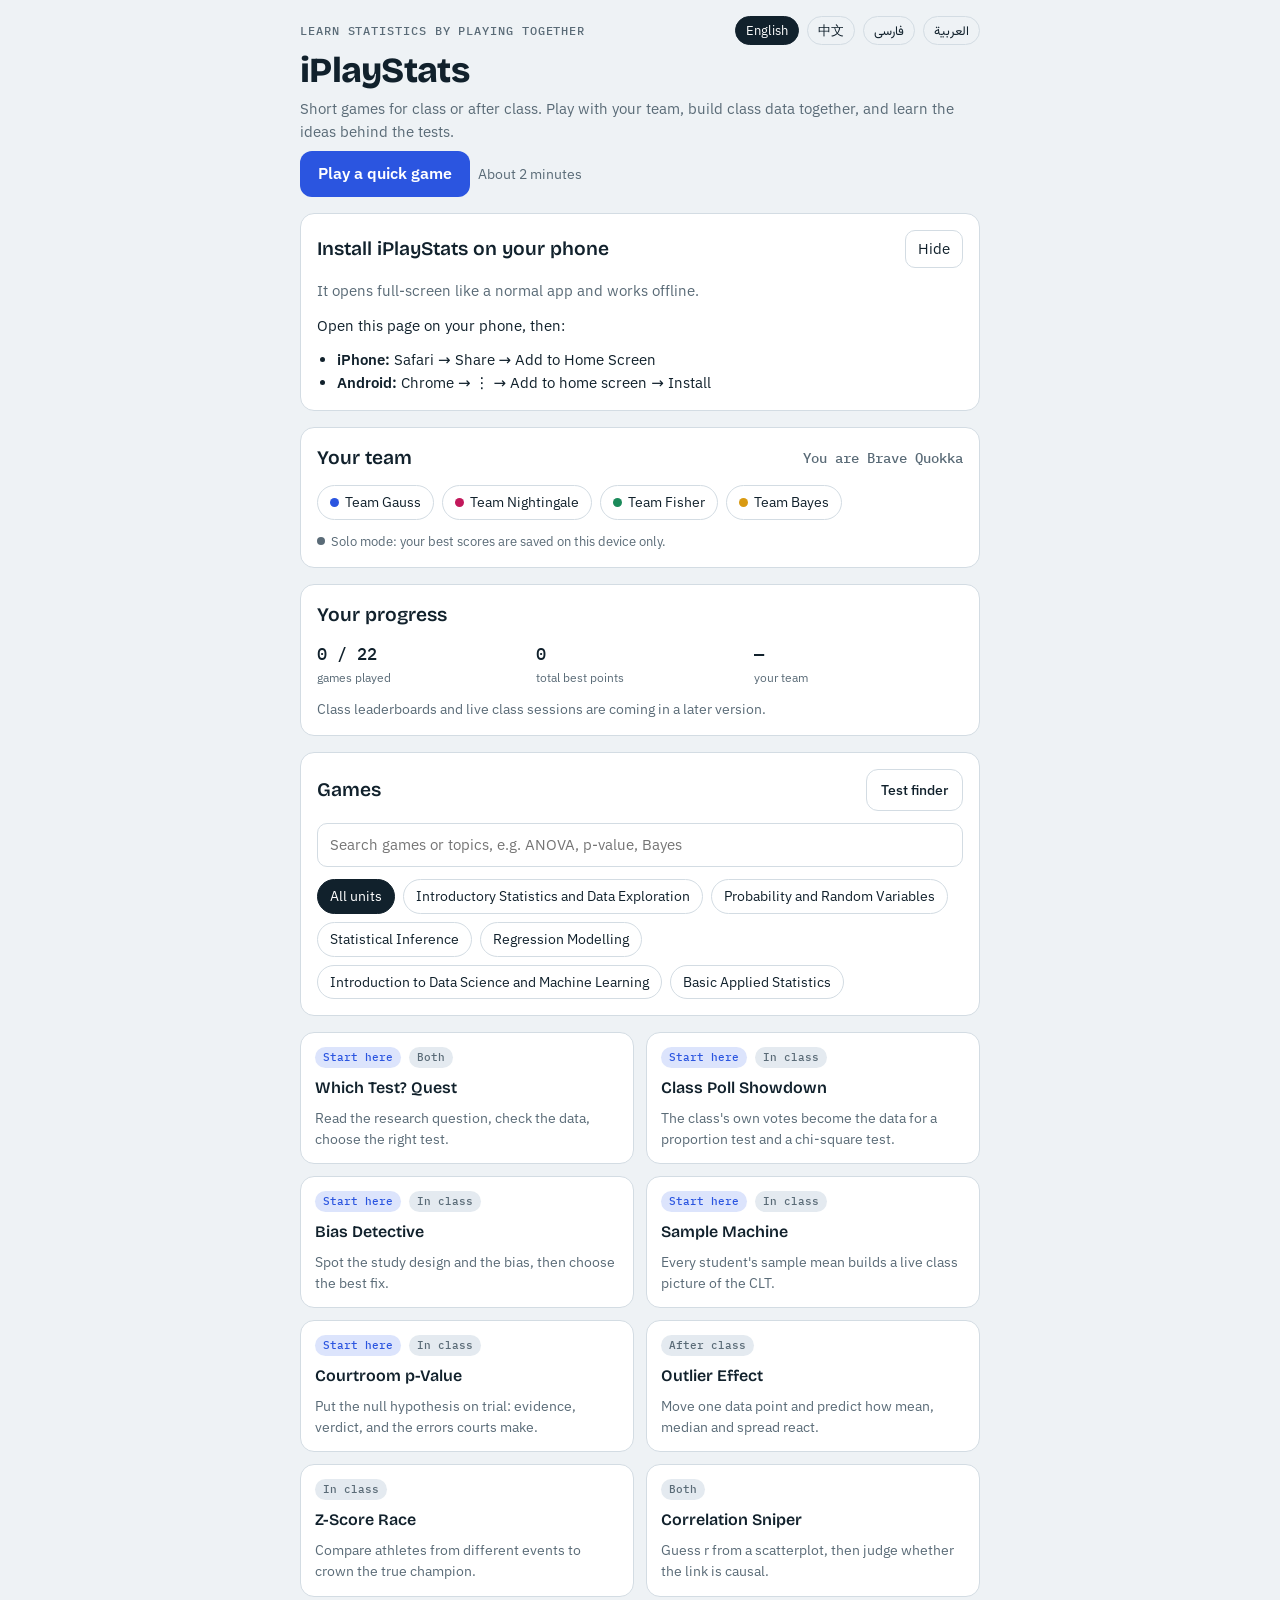
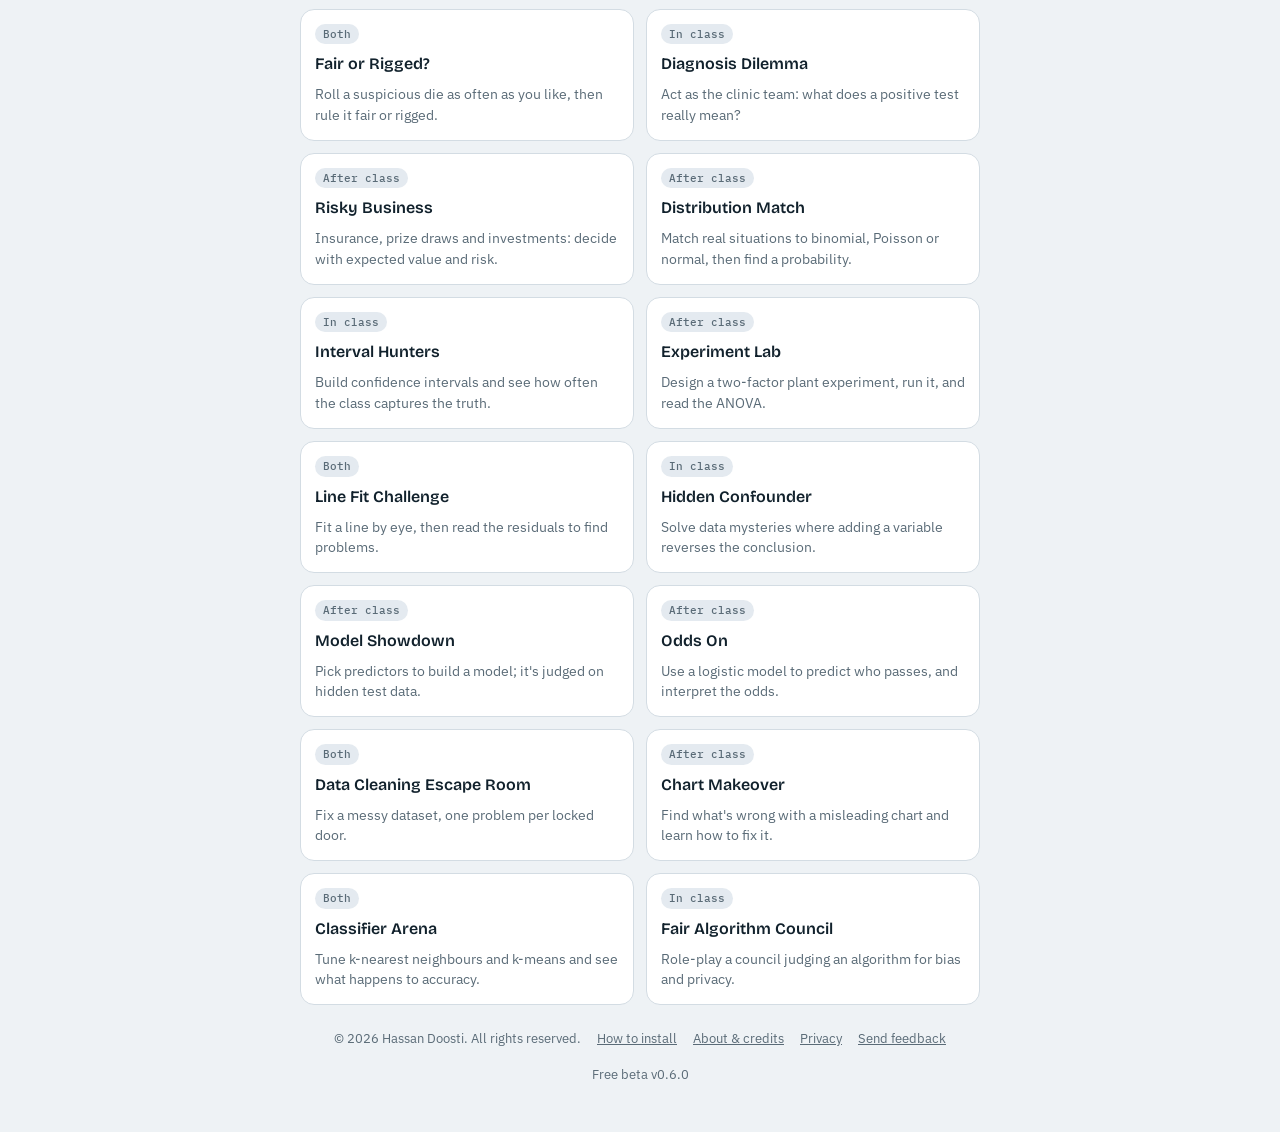
==== commit d9499d15: "v0.6.0: class sessions" ====
--- a/index.html
+++ b/index.html
@@ -60,7 +60,7 @@
 .seg button{font:inherit;font-family:var(--mono);font-size:.86rem;border:0;background:transparent;color:var(--ink);padding:8px 12px;cursor:pointer}
 .seg button[aria-pressed="true"]{background:var(--mean);color:var(--on-accent)}
 input[type=range]{width:100%;accent-color:var(--mean)}
-input[type=search],select{font:inherit;width:100%;padding:10px 12px;border-radius:10px;border:1.5px solid var(--line);background:var(--panel);color:var(--ink)}
+input[type=search],input[type=text],select{font:inherit;width:100%;padding:10px 12px;border-radius:10px;border:1.5px solid var(--line);background:var(--panel);color:var(--ink)}
 svg{display:block;width:100%;height:auto;max-width:100%}
 .axis{font-family:var(--mono);font-size:9px;fill:var(--muted)}
 .big{font-family:var(--display);font-size:2.2rem;font-weight:800;color:var(--mean);line-height:1;font-variant-numeric:tabular-nums}
@@ -121,6 +121,27 @@
 [dir="rtl"] .eyebrow,[dir="rtl"] .tag,[dir="rtl"] .role,[dir="rtl"] .num,[dir="rtl"] .seg button,[dir="rtl"] .axis{font-family:"Vazirmatn",var(--body)}
 :lang(zh) .eyebrow,:lang(zh) .tag,:lang(zh) .role{font-family:var(--body)}
 [dir="rtl"] .choice{unicode-bidi:plaintext}
+.ccode{font-family:var(--mono);font-size:1.1rem;letter-spacing:.12em;border:1.5px solid var(--line);border-radius:8px;padding:2px 10px;direction:ltr}
+.codein{font-family:var(--mono)!important;text-transform:uppercase;letter-spacing:.2em;max-width:9em;direction:ltr;text-align:center}
+.fld{display:flex;flex-direction:column;gap:6px;font-weight:500}
+.bigcode{font-family:var(--mono);font-size:clamp(2.6rem,12vw,4rem);line-height:1;letter-spacing:.12em;font-weight:600;direction:ltr}
+.tboard{display:flex;flex-direction:column;gap:14px}
+.trow{display:flex;flex-direction:column;gap:6px}
+.tname{display:inline-flex;align-items:center;gap:8px;font-weight:600}
+.tname .dot{width:10px;height:10px;border-radius:50%}
+.rank{font-size:.8rem;color:var(--muted);min-width:1.2em}
+.tavg{font-family:var(--mono);font-size:1.4rem;font-weight:500}
+.tmeta{font-size:.8rem}
+.trow .bar{height:12px}
+body.proj .wrap{max-width:1100px}
+body.proj .bigcode{font-size:clamp(4rem,16vw,10rem)}
+body.proj .tname{font-size:1.7rem}
+body.proj .tname .dot{width:18px;height:18px}
+body.proj .tavg{font-size:3rem}
+body.proj .trow .bar{height:22px;border-radius:11px}
+body.proj .trow .bar i{border-radius:11px}
+body.proj .tmeta{font-size:1.05rem}
+body.proj .hostonly,body.proj .topbar{display:none}
 </style>
 </head>
 <body>
@@ -131,9 +152,9 @@
 <script>(function(){var c=(window.SS_CONFIG||{}).analyticsCode;if(c&&/^[a-z0-9-]+$/.test(c)){var s=document.createElement("script");s.async=true;s.src="https://gc.zgo.at/count.js";s.setAttribute("data-goatcounter","https://"+c+".goatcounter.com/count");document.head.appendChild(s)}})();</script>
 <script>
 window.SS_DICT=window.SS_DICT||{};
-SS_DICT.zh={"(blank)": "（空白）", "<0></0>Team Bayes": "<0></0>贝叶斯队", "<0></0>Team Fisher": "<0></0>费希尔队", "<0></0>Team Gauss": "<0></0>高斯队", "<0></0>Team Nightingale": "<0></0>南丁格尔队", "<0>Android (Chrome):</0> tap the <1>⋮</1> menu → <2>Add to home screen</2> (or <3>Install app</3>) → choose <4>Install</4>, not “Create shortcut”.": "<0>Android（Chrome）：</0>点按 <1>⋮</1> 菜单 → <2>添加到主屏幕</2>（或<3>安装应用</3>）→ 选择<4>安装</4>，不要选“创建快捷方式”。", "<0>Android:</0> Chrome → ⋮ → Add to home screen → Install": "<0>Android：</0>Chrome → ⋮ → 添加到主屏幕 → 安装", "<0>Check your understanding.</0> Use the sliders to help.": "<0>检验你的理解。</0>可以借助滑块。", "<0>Check your understanding</0> after hunting a few intervals.": "先找几个区间，再<0>检验你的理解</0>。", "<0>Check your understanding</0> after trying different k and K values.": "试过不同的 k 和 K 值后，<0>检验你的理解</0>。", "<0>Check your understanding</0> once the votes are in.": "投票结束后，<0>检验你的理解</0>。", "<0>Feedback form.</0> If you choose to send feedback, the form service processes what you type. Please don't include sensitive personal information.": "<0>反馈表。</0>如果你选择提交反馈，表单服务会处理你填写的内容。请不要填写敏感的个人信息。", "<0>Fertiliser dose (randomly assigned to plots)</0> vs <1>Crop yield</1>": "<0>施肥量（随机分配到各地块）</0>与<1>作物产量</1>", "<0>Fonts.</0> The app loads its fonts from Google Fonts, so Google receives your IP address when the fonts are downloaded.": "<0>字体。</0>本应用从 Google Fonts 加载字体，因此下载字体时 Google 会收到你的 IP 地址。", "<0>Hint {0}:</0> A bigger sample doesn't fix a biased way of choosing people.": "<0>提示 {0}：</0>样本再大，也无法弥补有偏的抽样方式。", "<0>Hint {0}:</0> A cloud with no direction means r is near {1}.": "<0>提示 {0}：</0>没有方向的点云意味着 r 接近 {1}。", "<0>Hint {0}:</0> A fair die gives each face about {1}/{2} (the red line) in the long run.": "<0>提示 {0}：</0>公平的骰子长期来看每一面约占 {1}/{2}（红线）。", "<0>Hint {0}:</0> A smaller sum of squared residuals is better.": "<0>提示 {0}：</0>残差平方和越小越好。", "<0>Hint {0}:</0> A variable linked to a protected group can act as a proxy.": "<0>提示 {0}：</0>与受保护群体相关的变量可能充当代理变量。", "<0>Hint {0}:</0> About {1} of {2} intervals capture the true mean.": "<0>提示 {0}：</0>{2} 的区间中约有 {1} 能覆盖真实均值。", "<0>Hint {0}:</0> After {1}+ rolls, a small p-value is evidence the die isn't fair.": "<0>提示 {0}：</0>掷 {1}+ 次后，较小的 p 值说明骰子不公平。", "<0>Hint {0}:</0> Ask which group got the harder cases.": "<0>提示 {0}：</0>想想哪一组接手了更难的病例。", "<0>Hint {0}:</0> Ask: who could never be picked, or who chose to take part? That's usually where the bias is.": "<0>提示 {0}：</0>问问自己：谁根本不可能被选中？谁是自愿参与的？偏差通常就在那里。", "<0>Hint {0}:</0> Bigger samples = narrower intervals.": "<0>提示 {0}：</0>样本越大 = 区间越窄。", "<0>Hint {0}:</0> Bigger z = more exceptional compared with their own field.": "<0>提示 {0}：</0>z 越大 = 相对其项目的选手越出众。", "<0>Hint {0}:</0> Binomial: fixed number of yes/no trials with the same chance each time.": "<0>提示 {0}：</0>二项分布：固定次数的是/否试验，每次成功概率相同。", "<0>Hint {0}:</0> Check the spacing of time on the x-axis.": "<0>提示 {0}：</0>检查 x 轴上的时间间隔。", "<0>Hint {0}:</0> Check where the y-axis starts.": "<0>提示 {0}：</0>检查 y 轴从哪里开始。", "<0>Hint {0}:</0> Compare outcomes and errors between groups.": "<0>提示 {0}：</0>比较各组的结果和错误率。", "<0>Hint {0}:</0> Compare rates (%), not counts.": "<0>提示 {0}：</0>比较比率（%），不要比较人数。", "<0>Hint {0}:</0> Count true positives (sick and positive) and false positives (healthy and positive).": "<0>提示 {0}：</0>数出真阳性（患病且阳性）和假阳性（健康但阳性）。", "<0>Hint {0}:</0> Each coefficient b multiplies the odds by e^b.": "<0>提示 {0}：</0>每个系数 b 都会让优势乘以 e^b。", "<0>Hint {0}:</0> Expected value = sum of (value × probability).": "<0>提示 {0}：</0>期望值 = Σ（数值 × 概率）。", "<0>Hint {0}:</0> Experiment = researchers assign the treatment at random. Otherwise it's observational.": "<0>提示 {0}：</0>实验 = 研究者随机分配处理；否则就是观察性研究。", "<0>Hint {0}:</0> For a target mean: total = mean × number of values.": "<0>提示 {0}：</0>要达到目标均值：总和 = 均值 × 数据个数。", "<0>Hint {0}:</0> For k-means, look for the elbow where adding clusters stops helping.": "<0>提示 {0}：</0>对 k 均值，找“肘部”：再增加簇也帮助不大的位置。", "<0>Hint {0}:</0> For running times, lower is better, so flip the sign.": "<0>提示 {0}：</0>跑步成绩越低越好，所以要把符号反过来。", "<0>Hint {0}:</0> Get the slope right first, then shift the line up or down.": "<0>提示 {0}：</0>先调准斜率，再把直线上下平移。", "<0>Hint {0}:</0> Higher confidence = wider intervals.": "<0>提示 {0}：</0>置信水平越高 = 区间越宽。", "<0>Hint {0}:</0> H₀ is about a population parameter (μ or p), never the sample result.": "<0>提示 {0}：</0>H₀ 针对总体参数（μ 或 p），而不是样本结果。", "<0>Hint {0}:</0> Imagine {1} people. How many have the disease?": "<0>提示 {0}：</0>想象 {1} 个人。其中有多少人患病？", "<0>Hint {0}:</0> Judge by test RMSE: it shows how well you predict new students.": "<0>提示 {0}：</0>用测试集 RMSE 评判：它反映你预测新学生的能力。", "<0>Hint {0}:</0> Large p-values suggest a predictor isn't helping.": "<0>提示 {0}：</0>p 值大说明该预测变量帮助不大。", "<0>Hint {0}:</0> Larger n makes the pile of means narrower.": "<0>提示 {0}：</0>n 越大，均值堆越窄。", "<0>Hint {0}:</0> Look at the p-value on the Fertiliser × Light row.": "<0>提示 {0}：</0>看“施肥 × 光照”那一行的 p 值。", "<0>Hint {0}:</0> Look for repeated rows, odd spellings, impossible values and mixed units.": "<0>提示 {0}：</0>寻找重复的行、奇怪的拼写、不可能的数值和混用的单位。", "<0>Hint {0}:</0> Missing isn't the same as zero.": "<0>提示 {0}：</0>缺失不等于零。", "<0>Hint {0}:</0> More plants per group = more power to detect real effects.": "<0>提示 {0}：</0>每组植物越多 = 检验真实效应的功效越高。", "<0>Hint {0}:</0> Numbers → t-test or ANOVA. Categories → proportion or chi-square test.": "<0>提示 {0}：</0>数值型 → t 检验或方差分析。分类型 → 比例检验或卡方检验。", "<0>Hint {0}:</0> Odds = p ÷ ({1} − p).": "<0>提示 {0}：</0>优势 = p ÷ ({1} − p)。", "<0>Hint {0}:</0> One yes/no question vs a claimed % → one-sample proportion test.": "<0>提示 {0}：</0>一个是/否问题对比声称的百分比 → 单样本比例检验。", "<0>Hint {0}:</0> Only a randomised experiment supports cause and effect.": "<0>提示 {0}：</0>只有随机实验才能支持因果结论。", "<0>Hint {0}:</0> Parallel lines in the plot = no interaction.": "<0>提示 {0}：</0>图中线条平行 = 没有交互作用。", "<0>Hint {0}:</0> Points close to a straight line mean r is near {1} or {2}.": "<0>提示 {0}：</0>点紧贴一条直线意味着 r 接近 {1} 或 {2}。", "<0>Hint {0}:</0> Poisson: counts of events at an average rate per time or space.": "<0>提示 {0}：</0>泊松分布：单位时间或空间内以平均速率发生的事件次数。", "<0>Hint {0}:</0> Probability = {1} ÷ ({2} + e^(−log-odds)).": "<0>提示 {0}：</0>概率 = {1} ÷ ({2} + e^(−对数优势))。", "<0>Hint {0}:</0> Reject H₀ only when p < α.": "<0>提示 {0}：</0>只有当 p < α 时才拒绝 H₀。", "<0>Hint {0}:</0> Residual plot: random scatter = good; a curve or one far point = problem.": "<0>提示 {0}：</0>残差图：随机散布 = 良好；出现弯曲或一个远离的点 = 有问题。", "<0>Hint {0}:</0> Same people measured twice → paired.": "<0>提示 {0}：</0>同一批人测两次 → 配对。", "<0>Hint {0}:</0> Several categories vs equal shares → chi-square goodness-of-fit.": "<0>提示 {0}：</0>多个类别对比等份 → 卡方拟合优度检验。", "<0>Hint {0}:</0> Single wait times are skewed, but averages of many waits are not.": "<0>提示 {0}：</0>单次等待时间是偏态的，但多次等待的平均值不是。", "<0>Hint {0}:</0> Small p-value = the data disagree with the claim.": "<0>提示 {0}：</0>p 值小 = 数据与该说法不符。", "<0>Hint {0}:</0> Subtract what you pay to play.": "<0>提示 {0}：</0>减去你为参与所付的钱。", "<0>Hint {0}:</0> The mean uses every value, so one extreme value pulls it.": "<0>提示 {0}：</0>均值用到每个数值，所以一个极端值就会拉动它。", "<0>Hint {0}:</0> The median and IQR only use the middle of the data.": "<0>提示 {0}：</0>中位数和四分位距只用到数据的中间部分。", "<0>Hint {0}:</0> The spread of the means should be close to σ/√n.": "<0>提示 {0}：</0>均值的分散程度应接近 σ/√n。", "<0>Hint {0}:</0> Training R² always goes up when you add predictors, even useless ones.": "<0>提示 {0}：</0>增加预测变量时训练 R² 总会上升，即使变量毫无用处。", "<0>Hint {0}:</0> Training accuracy can be misleading; test accuracy is the honest score.": "<0>提示 {0}：</0>训练准确率可能具有误导性；测试准确率才是可靠的分数。", "<0>Hint {0}:</0> Very small k overfits; very large k underfits.": "<0>提示 {0}：</0>k 很小会过拟合；k 很大会欠拟合。", "<0>Hint {0}:</0> With few rolls, big differences happen by chance.": "<0>提示 {0}：</0>掷的次数少时，偶然也会出现很大的差异。", "<0>Hint {0}:</0> z = (result − mean) ÷ SD.": "<0>提示 {0}：</0>z =（成绩 − 均值）÷ 标准差。", "<0>Hours studied</0> vs <1>Exam mark</1>": "<0>学习时长</0>与<1>考试成绩</1>", "<0>Ice cream sales</0> vs <1>Sunburn cases</1>": "<0>冰淇淋销量</0>与<1>晒伤病例数</1>", "<0>Number of firefighters at a fire</0> vs <1>Damage cost</1>": "<0>火场的消防员人数</0>与<1>损失金额</1>", "<0>Patient {0}</0> tests positive.": "<0>患者 {0}</0>检测呈阳性。", "<0>Residual plot</0> (residual vs x)": "<0>残差图</0>（残差对 x）", "<0>Screen time before bed</0> vs <1>Hours of sleep</1>": "<0>睡前屏幕时间</0>与<1>睡眠时长</1>", "<0>Shoe size</0> vs <1>Reading score (ages {0}–{1})</1>": "<0>鞋码</0>与<1>阅读成绩（{0}–{1} 岁）</1>", "<0>Usage counts.</0> To learn which games are used, the app counts page visits and when a game is opened or finished, using GoatCounter. GoatCounter doesn't use cookies and doesn't store personal data that identifies you; it keeps totals such as browser type, screen size and approximate country.": "<0>使用统计。</0>为了解哪些游戏被使用，本应用通过 GoatCounter 统计页面访问次数以及游戏的打开和完成次数。GoatCounter 不使用 Cookie，也不存储可识别你身份的个人数据；它只保留浏览器类型、屏幕尺寸和大致国家等汇总数据。", "<0>Website hosting.</0> Like any website, the hosting service receives standard technical information when you load the app, such as your IP address and browser type, and may keep short-term logs for security and reliability.": "<0>网站托管。</0>与所有网站一样，托管服务在你加载应用时会收到标准技术信息，例如你的 IP 地址和浏览器类型，并可能为安全和稳定保留短期日志。", "<0>Who performed more exceptionally?</0> Remember: lower is better for running times.": "<0>谁的表现更出众？</0>记住：跑步成绩越低越好。", "<0>iPhone or iPad (Safari):</0> tap <1>Share</1> (square with an up arrow) → <2>Add to Home Screen</2> → <3>Add</3>.": "<0>iPhone 或 iPad（Safari）：</0>点按<1>共享</1>（带向上箭头的方框）→ <2>添加到主屏幕</2> → <3>添加</3>。", "<0>iPhone:</0> Safari → Share → Add to Home Screen": "<0>iPhone：</0>Safari → 共享 → 添加到主屏幕", "A U-shape in the residuals means the relationship bends; try a curved model.": "残差呈 U 形，说明关系是弯曲的；试试曲线模型。", "A bank's loan model approves applicants as follows. Both groups repay at the same rate when given loans.": "某银行的贷款模型审批申请人的情况如下。两组人获得贷款后的还款率相同。", "A basketballer makes {0} of free throws and takes {1} shots. X = shots made.": "一名篮球运动员罚球命中率为 {0}，共投 {1} 次。X = 命中次数。", "A café claims its average wait is <0>{0} minutes</0>. Students suspect it's longer. A sample of {1} waits has mean {2} min and SD {3} min.": "一家咖啡馆声称平均等待时间为<0>{0} 分钟</0>。学生们怀疑更长。{1} 次等待的样本均值为 {2} 分钟，标准差 {3} 分钟。", "A café claims {0} of students buy coffee daily. You survey {1} students.": "一家咖啡馆声称 {0} 的学生每天买咖啡。你调查了 {1} 名学生。", "A call centre receives {0} complaints per day on average. X = complaints tomorrow.": "某呼叫中心平均每天收到 {0} 起投诉。X = 明天的投诉数。", "A class is a convenience sample. The test's maths still works, but the conclusion applies most safely to students like these.": "一个班级是方便样本。检验的数学依然成立，但结论最适用于与这些学生相似的人。", "A coin is accused of being unfair. In {0} flips it lands heads {1} times.": "有人指控一枚硬币不公平。抛 {0} 次，正面朝上 {1} 次。", "A continuous measurement with a bell-shaped spread.": "一种呈钟形分布的连续测量值。", "A count of events happening at a steady average rate.": "以稳定平均速率发生的事件计数。", "A curved pattern: a straight line misses the shape": "弯曲的模式：直线没抓住形状", "A drug trial: recovery rates are compared between the drug group and a placebo group.": "一项药物试验：比较药物组和安慰剂组的康复率。", "A fair evaluation uses unseen data, through a test split or cross-validation.": "公平的评估使用未见过的数据，即测试集划分或交叉验证。", "A large gap in approval rates between groups with equal repayment": "还款能力相同的两组之间审批率差距很大", "A market researcher phones {0} randomly chosen landline numbers to estimate how many young adults use streaming apps.": "一名市场研究员随机拨打 {0} 个固定电话号码，估计有多少年轻人使用流媒体应用。", "A model that matches training data noise and predicts new data worse": "拟合了训练数据的噪声、对新数据预测更差的模型", "A model with a low training R²": "训练 R² 较低的模型", "A model with too few predictors": "预测变量太少的模型", "A model's overall accuracy is {0}.": "某模型的总体准确率为 {0}。", "A new teaching method is trialled. {0} students get it, {1} get the old method. The new group's average exam mark is higher.": "正在试行一种新教学方法。{0} 名学生采用新方法，{1} 名采用旧方法。新方法组的平均考试成绩更高。", "A patient tests positive.": "一位患者检测呈阳性。", "A quiz has {0} multiple-choice questions with {1} options each. You guess every one. X = number correct.": "一份测验有 {0} 道选择题，每题 {1} 个选项。你全部靠猜。X = 答对题数。", "A raffle ticket costs <0>${0}</0>. There's a {1} in <1>{2}</1> chance of winning <2>${3}</2>.": "一张抽奖券售价<0>${0}</0>。中奖机会是 <1>{2}</1> 分之 {1}，奖金<2>${3}</2>。", "A random sample of {0} alumni is mailed a salary survey. Only {1} reply.": "向随机抽取的 {0} 名校友邮寄了薪资调查。只有 {1} 人回复。", "A reproducible record lets others check your decisions. Door unlocked: you've escaped.": "可复现的记录让他人能检查你的决定。门已解锁：你成功逃脱了！", "A stall charges <0>${0}</0> to roll a fair die. Roll a six and win <1>${1}</1>.": "一个摊位收费<0>${0}</0>掷一次公平骰子。掷出六点可赢<1>${1}</1>。", "A student has P(pass) = {0}. What are their odds of passing?": "某学生 P(通过) = {0}。他通过的优势是多少？", "A typist makes {0} typos per page on average. X = typos on the next page.": "一名打字员平均每页出现 {0} 个错字。X = 下一页的错字数。", "A university wants to share students' grades and wellbeing survey answers with a tech company to build a dropout-prediction app.": "某大学想把学生的成绩和心理健康问卷答案分享给一家科技公司，用来开发辍学预测应用。", "A, in both groups": "A，两组都是", "About & credits": "关于与致谢", "About iPlayStats": "关于 iPlayStats", "Accuracy": "准确率", "Act as the clinic team: what does a positive test really mean?": "扮演诊所团队：阳性检测结果到底意味着什么？", "Add ethnicity to make it more accurate": "加入族裔变量让模型更准确", "Add {0} classmates": "加入 {0} 位同学", "Add {0} simulated classmates": "加入 {0} 位模拟同学", "Add {0} simulated votes": "加入 {0} 张模拟选票", "Adding “Favourite number” raised training R² slightly. Why?": "加入“最喜欢的数字”后，训练 R² 略有上升。为什么？", "Admission rates at a university, all applicants:": "某大学所有申请人的录取率：", "Admitted": "录取", "Adult heights are bell-shaped with mean {0} cm and SD {1} cm. X = a random adult's height.": "成年人身高呈钟形分布，均值 {0} cm，标准差 {1} cm。X = 随机一位成年人的身高。", "Advertise the poll on more social media pages": "在更多社交媒体页面上宣传这个投票", "After class": "课后", "Age": "年龄", "Age is the lurking variable: older children have bigger feet and read better.": "年龄是潜在变量：年龄大的孩子脚更大，阅读也更好。", "All units": "全部单元", "Always evaluate by subgroup. The overall number is dominated by the larger group.": "一定要按子群体评估。总体数字主要由较大的群体决定。", "Among people who <0>would have repaid</0> a loan:": "在<0>本会按时还款</0>的人当中：", "An impossible value is likely a typo ({0}?). Check before changing it, and never silently replace it. Door {1} unlocked.": "不可能的数值很可能是笔误（{0}？）。修改前先核实，绝不能悄悄替换。第 {1} 扇门已解锁。", "An overfit model memorises quirks of the training sample.": "过拟合的模型会记住训练样本的偶然特征。", "Another hint": "再给一个提示", "Answer three questions: what kind of study it is, what the main problem is, and which fix helps most.": "回答三个问题：这是哪类研究、主要问题是什么、哪种修正最有效。", "Applicants": "申请人数", "Approval rates are equal": "审批率相同", "Approved": "获批", "Association between two categorical variables": "两个分类变量之间的关联", "Athlete": "运动员", "Attendance": "出勤率", "Attendance %": "出勤率 %", "Average the two rows": "取两行的平均值", "B, in both groups": "B，两组都是", "Bar chart": "条形图", "Bar lengths must start at zero; otherwise Café C looks several times better than A when it's only {0} points higher.": "条形长度必须从零开始；否则咖啡馆 C 看起来比 A 好好几倍，其实只高 {0} 分。", "Basic Applied Statistics": "基础应用统计", "Basic Applied Statistics · ULO {0}": "基础应用统计 · 学习成果 {0}", "Basic Applied Statistics · ULO {0}, {1}": "基础应用统计 · 学习成果 {0}、{1}", "Bayes": "贝叶斯", "Before-and-after pain scores for {0} patients. The differences are strongly skewed with an outlier.": "{0} 名患者治疗前后的疼痛评分。差值严重偏斜，且有一个离群值。", "Bell-shaped around μ": "以 μ 为中心的钟形", "Best: {0}/{1}": "最高分：{0}/{1}", "Bias Detective": "偏差侦探", "Bigger fires bring more firefighters and cause more damage. Fire size is the lurking variable.": "火越大，来的消防员越多，损失也越大。火灾规模是潜在变量。", "Binomial": "二项分布", "Birth month": "出生月份", "Bootstrap": "自助法", "Bootstrap confidence interval": "自助法置信区间", "Both": "两者都有", "Both change by the same amount": "两者变化相同", "Boundaries get smoother; too large and the model underfits": "边界变得更平滑；太大则模型欠拟合", "Bubble chart": "气泡图", "Build an interval to start the hunt.": "构建一个区间，开始狩猎。", "Build confidence intervals and see how often the class captures the truth.": "构建置信区间，看看全班有多少次捕获到真值。", "Build my interval": "构建我的区间", "Buying the insurance": "购买保险", "By sending an idea or feedback, you agree that it can be used, adapted and included in iPlayStats, including future paid versions, without payment. If you'd like to be thanked, include your name and we'll list your name only, with your permission.": "提交想法或反馈即表示你同意它可以被使用、修改并纳入 iPlayStats（包括未来的付费版本），且不支付报酬。如果你希望被致谢，请填写姓名，我们仅在征得你同意后列出你的名字。", "CLT: normal, centre μ, spread σ/√n": "中心极限定理：正态，中心 μ，离散度 σ/√n", "Café": "咖啡馆", "Café A": "咖啡馆 A", "Café B": "咖啡馆 B", "Café C": "咖啡馆 C", "Café ratings (out of {0}). What's misleading?": "咖啡馆评分（满分 {0}）。哪里有误导？", "Calculate the expected value (and risk, if asked).": "计算期望值（如有要求，也计算风险）。", "Call {0} landlines instead": "改为拨打 {0} 个固定电话", "Campus": "校区", "Campus lounge": "校园休息区", "Case {0}": "案例 {0}", "Changes": "变更", "Chart Makeover": "图表改造", "Check": "检查", "Check the source; if it can't be fixed, set it to missing and record why": "核实数据来源；若无法修正，将其设为缺失并记录原因", "Check your understanding.": "检验你的理解。", "Checking a predictive model on unseen data": "在未见过的数据上检验预测模型", "Cherry-picked time window": "刻意挑选的时间窗口", "Chi-square goodness-of-fit": "卡方拟合优度检验", "Chi-square goodness-of-fit: one categorical variable vs an expected distribution (proportions and categorical data).": "卡方拟合优度检验：一个分类变量对比期望分布（比例与分类数据）。", "Chi-square test of independence": "卡方独立性检验", "Chi-square test of independence: association between two categorical variables (proportions and categorical data).": "卡方独立性检验：两个分类变量之间的关联（比例与分类数据）。", "Choose a confidence level and a method.": "选择置信水平和方法。", "Choose how many plants per group, grow them, then read the interaction plot and ANOVA table. Each round uses a new hidden truth, so let the data decide.": "选择每组植物的数量，让它们生长，然后读交互作用图和方差分析表。每一轮都有新的隐藏真相，让数据来做决定。", "Choose how many plants per group.": "选择每组植物的数量。", "Choose predictors": "选择预测变量", "Choose the best answer.": "选出最佳答案。", "Choose the best test.": "选出最合适的检验。", "Choose the council's best response.": "选出委员会的最佳回应。", "Choose the right fix to unlock the door.": "选择正确的修正来打开这扇门。", "Choose what makes it misleading.": "选出让它产生误导的原因。", "Choosing a short window can make any trend look good. Show the full history so readers see the context.": "选一个短时间窗口可以让任何趋势看起来都不错。展示完整的历史，让读者看到背景。", "Circles should be squares": "圆形应改成方形", "City": "城市", "City Hospital": "城市医院", "City Hospital receives far more critically ill patients. Compare like with like, or adjust for condition in a model.": "城市医院收治的危重患者多得多。要同类相比，或在模型中对病情进行调整。", "Class Poll Showdown": "班级投票对决", "Class leaderboards and live class sessions are coming in a later version.": "班级排行榜和课堂直播环节将在后续版本推出。", "Class sample means for n = {0}": "n = {0} 时全班的样本均值", "Classifier Arena": "分类器竞技场", "Cleaning by hand in a spreadsheet without notes": "在电子表格中手工清洗且不做记录", "Clear": "清除", "Close. The mean is {0} when the highlighted commute is {1} minutes, because the nine values must add to {2} × {3} = {4}.": "很接近。当高亮的通勤时间为 {1} 分钟时，均值为 {0}，因为九个数值之和必须为 {2} × {3} = {4}。", "Clusters K": "簇数 K", "Code both as missing and decide how to handle them, documenting the choice": "两者都编码为缺失，决定处理方式并记录这一选择", "Coefficient": "系数", "Coffee cups/day": "每天咖啡杯数", "Commute minutes": "通勤分钟数", "Compare athletes from different events to crown the true champion.": "比较不同项目的运动员，选出真正的冠军。", "Compare mean exam scores across four tutorial groups. Data roughly normal, similar spreads.": "比较四个辅导组的平均考试成绩。数据大致正态，离散程度相近。", "Compare satisfaction ratings ({0}–{1} scale, heavily skewed) between two independent groups of {2}.": "比较两个独立组（各 {2} 人）的满意度评分（{0}–{1} 分制，严重偏斜）。", "Compare waiting times across three clinics. Small samples, strongly skewed data.": "比较三家诊所的等待时间。样本小，数据严重偏斜。", "Comparing a fuller model with a simpler one": "比较较完整的模型和较简单的模型", "Comparing means": "比较均值", "Condition": "病情", "Confidence": "置信水平", "Confidence intervals": "置信区间", "Confounding": "混杂", "Connecting to the class pool…": "正在连接班级数据池…", "Contact": "联系方式", "Contact:": "联系：", "Continue": "继续", "Contributors who share feedback or game ideas will be thanked here.": "分享反馈或游戏点子的贡献者将在这里致谢。", "Convenience sampling": "方便抽样", "Copyright": "版权", "Correct.": "正确。", "Correlation Sniper": "相关狙击手", "Courtroom p-Value": "p 值法庭", "Created by": "创作者", "Crop yield": "作物产量", "Cumulative sales": "累计销量", "Damage cost": "损失金额", "Data Cleaning Escape Room": "数据清洗密室逃脱", "Decide: what type of outcome, how many groups, paired or independent, assumptions met?": "判断：结果是什么类型？有几组？配对还是独立？假设是否满足？", "Delete both rows": "删除两行", "Delete rows that don't say exactly “North”": "删除不完全写作“North”的行", "Delete the Study hours column": "删除“学习时长”这一列", "Delete the whole dataset": "删除整个数据集", "Design a two-factor plant experiment, run it, and read the ANOVA.": "设计一个双因素植物实验，运行它，并解读方差分析。", "Diagnosis Dilemma": "诊断难题", "Did you drink coffee today?": "你今天喝咖啡了吗？", "Die #{0}. Roll it, then give your verdict.": "骰子 #{0}。掷一掷，然后给出你的判断。", "Distribution Match": "分布配对", "Do students who sleep {0}+ hours score higher on average than those who sleep less? Two separate groups, numeric scores, roughly normal.": "每晚睡 {0}+ 小时的学生平均成绩是否高于睡得少的学生？两个独立组，数值型成绩，大致正态。", "Doctors gave A to more of the hard, large-stone cases": "医生把更多难治的大结石病例给了 A", "Does fertiliser dose (randomly assigned to plots) cause the change in crop yield?": "施肥量（随机分配到各地块）是否导致了作物产量的变化？", "Does hours studied cause the change in exam mark?": "学习时长是否导致了考试成绩的变化？", "Does ice cream sales cause the change in sunburn cases?": "冰淇淋销量是否导致了晒伤病例数的变化？", "Does number of firefighters at a fire cause the change in damage cost?": "火场消防员人数是否导致了损失金额的变化？", "Does screen time before bed cause the change in hours of sleep?": "睡前屏幕时间是否导致了睡眠时长的变化？", "Does shoe size cause the change in reading score (ages {0}–{1})?": "鞋码是否导致了阅读成绩（{0}–{1} 岁）的变化？", "Dot plot of nine commute times": "九个通勤时间的点图", "Drag the slider to your guess of the correlation r (from {0} to {1}), then tap Fire.": "拖动滑块猜相关系数 r（从 {0} 到 {1}），然后点“开火”。", "Draw": "抽样", "Draw a random sample of café wait times. Your sample mean joins the class picture. As the class adds means, watch the shape change from skewed to bell-shaped.": "从咖啡馆等待时间中随机抽样。你的样本均值会加入全班图。随着全班不断添加均值，看形状如何从偏斜变成钟形。", "Draw several times, or add simulated classmates, and watch the shape of the means.": "多抽几次，或加入模拟同学，观察均值的形状。", "Drop the decaf group to save time": "为了省时间去掉低因咖啡组", "EV = ${0} × {1}/{2} − ${3} = ${4}. On average you lose money; the raffle raises funds that way.": "期望值 = ${0} × {1}/{2} − ${3} = ${4}。平均来说你会亏钱；抽奖就是这样筹款的。", "EV = ${0} × {1}/{2} − ${3} = ${4}. Rare, but this raffle favours buyers.": "期望值 = ${0} × {1}/{2} − ${3} = ${4}。很少见，但这次抽奖对买家有利。", "Each chart tells a misleading story. Spot the trick, then read how to redesign it honestly. Share your best redesign idea with the class.": "每张图都在讲一个误导性的故事。找出其中的把戏，再看看如何诚实地重新设计。和全班分享你最好的改进想法。", "Each correct step earns points. Discuss with your team before you tap.": "每答对一步就得分。点按之前先和队友讨论。", "Each door hides one data problem, highlighted in the table.": "每扇门后藏着一个数据问题，已在表中高亮显示。", "Each door hides one data problem, highlighted in the table. Choose the right fix to unlock it. Work as a team and share clues.": "每扇门后藏着一个数据问题，已在表中高亮显示。选择正确的修正来打开它。团队合作，分享线索。", "Each extra weekly study hour adds about {0} marks, holding the other predictors fixed": "在其他预测变量保持不变时，每周多学习一小时约多得 {0} 分", "Each patient tests positive. Use the disease rate and the test's accuracy to find the chance they really have the disease. Agree as a team before you answer.": "每位患者检测都呈阳性。利用患病率和检测准确度，算出他们真正患病的概率。回答前先在队内达成一致。", "Each round is a money decision: insurance, a raffle, a game show or an investment.": "每一轮都是一个金钱决策：保险、抽奖、游戏节目或投资。", "Each round you get a die that might be fair or might favour one face.": "每一轮你会拿到一个骰子，它可能是公平的，也可能偏向某一面。", "Each round, two athletes from different events. Use each event's mean and SD to find who is more exceptional. In class, split the events across your team like a relay.": "每一轮有两名来自不同项目的运动员。用各项目的均值和标准差找出谁更出众。课堂上可以像接力一样把项目分给队友。", "Each student's anxiety score is measured before and after a mindfulness course.": "在正念课程前后分别测量每位学生的焦虑分数。", "Each training point is its own nearest neighbour, so it memorises the data": "每个训练点都是自己的最近邻，所以模型把数据记住了", "Emails arrive at an average rate of {0} per hour, independently. X = emails in the next hour.": "电子邮件以平均每小时 {0} 封的速率独立到达。X = 下一小时的邮件数。", "Enrolments over time. What's misleading?": "历年招生人数。哪里有误导？", "Equal opportunity: false negative rates differ": "机会均等：假阴性率不同", "Error": "误差", "Escape through all six doors.": "穿过全部六扇门逃脱。", "Event": "项目", "Every spot is equally popular": "每个地点同样受欢迎", "Every student's sample mean builds a live class picture of the CLT.": "每位学生的样本均值共同构建出实时的全班中心极限定理图。", "Evidence: t = {0}, df = {1}, <0>p = {2}</0>. Significance level α = {3}.": "证据：t = {0}，df = {1}，<0>p = {2}</0>。显著性水平 α = {3}。", "Evidence: two-sample t = {0}, df = {1}, <0>p = {2}</0>. Significance level α = {3}.": "证据：双样本 t = {0}，df = {1}，<0>p = {2}</0>。显著性水平 α = {3}。", "Evidence: z = {0}, <0>p = {1}</0>. Significance level α = {2}.": "证据：z = {0}，<0>p = {1}</0>。显著性水平 α = {2}。", "Exam mark": "考试成绩", "Exam marks are roughly normal with mean {0} and SD {1}. X = a random student's mark.": "考试成绩大致服从正态分布，均值 {0}，标准差 {1}。X = 随机一名学生的成绩。", "Excellent work.": "太棒了。", "Expected repair cost = {0} × ${1} = ${2} per month, vs a ${3} premium. Insurers usually charge more than the expected cost; you pay to remove risk.": "期望维修费用 = {0} × ${1} = 每月 ${2}，而保费为 ${3}。保险公司收取的通常高于期望成本；你是在花钱消除风险。", "Experiment Lab": "实验室", "Explain why the story changes.": "解释为什么结论变了。", "Exponentiate the coefficient to get the odds ratio: each hour multiplies the odds by about {0} (a {1} increase).": "对系数取指数得到优势比：每多一小时，优势约乘以 {0}（增加 {1}）。", "F-test (overall or nested models)": "F 检验（整体或嵌套模型）", "Factor A: fertiliser (none, organic). Factor B: light (low, high). Response: growth in cm after {0} weeks.": "因素 A：肥料（无、有机）。因素 B：光照（低、高）。响应：{0} 周后的生长高度（cm）。", "Faculty": "学院", "Faculty X (admits most)": "X 学院（录取最多）", "Faculty X is biased against men": "X 学院对男性有偏见", "Faculty Y (very competitive)": "Y 学院（竞争非常激烈）", "Fail to reject H₀ (not proven)": "不拒绝 H₀（证据不足）", "Fair Algorithm Council": "公平算法委员会", "Fair or Rigged?": "公平还是作弊？", "Favourite number": "最喜欢的数字", "Favourite number really predicts marks": "最喜欢的数字真的能预测成绩", "Fertiliser": "肥料", "Fertiliser dose (randomly assigned to plots)": "施肥量（随机分配到各地块）", "Fertiliser × Light": "肥料 × 光照", "Field SD": "项目标准差", "Field mean": "项目均值", "Final door: what makes cleaning trustworthy for others?": "最后一扇门：什么让数据清洗值得他人信任？", "Find what's wrong with a misleading chart and learn how to fix it.": "找出误导性图表的问题，并学习如何修正。", "Fire": "开火", "First choose the model that fits: binomial, Poisson or normal.": "先选出合适的模型：二项、泊松或正态。", "Fisher": "费希尔", "Fit a line by eye, then read the residuals to find problems.": "目测拟合一条直线，再通过残差找问题。", "Fix a messy dataset, one problem per locked door.": "修复一个混乱的数据集，每扇锁着的门对应一个问题。", "Fixed number of independent trials, each a success or failure with the same chance.": "固定次数的独立试验，每次只有成功或失败，且概率相同。", "Fixing how the sample is chosen matters more than making it bigger.": "改进抽样方式比扩大样本更重要。", "Flat and spread out": "平坦且分散", "Flip the coin": "抛硬币", "Follow up non-responders and offer a small incentive": "跟进未回复者并提供小奖励", "For k-means here, which K does the elbow suggest?": "对这里的 k 均值，“肘部”提示 K 是多少？", "For patients in poor condition, which hospital did better?": "对病情较差的患者，哪家医院做得更好？", "For right-skewed data like commute times, which is usually true?": "对于像通勤时间这样的右偏数据，通常哪一项成立？", "For the study-spot poll, what does a small p-value mean?": "对于学习地点投票，小的 p 值意味着什么？", "Free beta v{0}": "免费测试版 v{0}", "Friedman": "弗里德曼检验", "Friedman: instead of repeated-measures or blocked anova (nonparametric alternatives).": "弗里德曼检验：替代重复测量或区组方差分析（非参数替代方法）。", "Fund A": "基金 A", "Fund B": "基金 B", "Future versions may add optional accounts, class codes or live class sessions. If that changes what information is collected, this page will be updated before those features go live, and you'll be told what's collected and why.": "未来版本可能增加可选账户、班级码或课堂直播环节。如果这会改变收集的信息，本页面会在这些功能上线前更新，并告诉你收集了什么以及原因。", "Game show: take <0>${0}</0> now, or flip a coin for <1>${1}</1> or nothing.": "游戏节目：现在拿走<0>${0}</0>，或者抛硬币赢<1>${1}</1>或一无所获。", "Games": "游戏", "Gauss": "高斯", "Good": "良好", "Good applicants in Group B are three times as likely to be wrongly rejected. Equal opportunity asks these error rates to match.": "B 组的合格申请人被错误拒绝的可能性是 A 组的三倍。机会均等要求这些错误率相同。", "Good effort. Play again to lock in the ideas.": "不错的尝试。再玩一次来巩固这些概念。", "Group": "组别", "Group A": "A 组", "Group B": "B 组", "Group B applied less often": "B 组申请得更少", "Group comparison without formula assumptions": "不依赖公式假设的组间比较", "Grow": "种植", "Guess r": "猜 r", "Guess r from a scatterplot, then judge whether the link is causal.": "根据散点图猜 r，再判断这种关联是否是因果关系。", "Gym users exercise more than typical students, so the sample is easy to reach but not representative.": "健身房使用者比一般学生运动得更多，所以这个样本容易获得但不具代表性。", "Hassan Doosti, statistician and educator.": "Hassan Doosti，统计学家、教育者。", "Height cm": "身高（cm）", "Hidden Confounder": "隐藏的混杂变量", "Hide": "隐藏", "Hide CLT curve": "隐藏中心极限定理曲线", "Hide install guide": "隐藏安装指南", "High jump": "跳高", "High light": "强光", "High overall accuracy can hide poor performance for smaller groups": "总体准确率高可能掩盖在较小群体上的糟糕表现", "Highlighted commute in minutes": "高亮的通勤时间（分钟）", "Holding study hours fixed, attendance goes from {0} to {1}. What happens to the odds?": "学习时长不变，出勤率从 {0} 提高到 {1}。优势会怎样变化？", "Home": "主页", "Hospital": "医院", "Hot, sunny weather drives both.": "炎热晴朗的天气同时推动了两者。", "Hours of sleep": "睡眠时长", "Hours studied": "学习时长", "How do the odds of passing change for each extra weekly study hour?": "每周多学习一小时，通过的优势如何变化？", "How does k-means differ from k-nearest neighbours?": "k 均值与 k 近邻有什么不同？", "How to install": "如何安装", "How to play": "玩法说明", "How would a larger sample size (say n = {0}) change a {1} interval?": "更大的样本量（例如 n = {0}）会如何改变 {1} 区间？", "H₀ is the claim of no effect or no difference, written about the population parameter, never the sample statistic.": "H₀ 是“无效应或无差异”的说法，针对总体参数书写，绝不针对样本统计量。", "H₀: the drug works": "H₀：这种药有效", "H₀: x̄ = {0} minutes": "H₀：x̄ = {0} 分钟", "H₀: μ = {0} minutes": "H₀：μ = {0} 分钟", "H₀: μ > {0} minutes": "H₀：μ > {0} 分钟", "ID": "编号", "IQR": "四分位距", "Ice cream sales": "冰淇淋销量", "Identical rows with the same ID are a duplicate entry. Keep one and note it in your cleaning log. Door {0} unlocked.": "编号相同、内容完全一样的行是重复录入。保留一行，并在清洗日志中注明。第 {0} 扇门已解锁。", "If the class plots everyone's sample <0>means</0>, what shape will they make?": "如果全班把每个人的样本<0>均值</0>画出来，会是什么形状？", "Imagine {0} people: {1} have the disease and {2} of them test positive. Of the {3} without it, {4} also test positive. So P(disease | positive) = {5} / ({6} + {7}) ≈ {8}. When the disease is rare, false positives can outnumber true ones.": "想象 {0} 个人：{1} 人患病，其中 {2} 人检测阳性。在 {3} 名未患病者中，也有 {4} 人检测阳性。所以 P(患病 | 阳性) = {5} / ({6} + {7}) ≈ {8}。当疾病罕见时，假阳性可能多于真阳性。", "In class": "课堂上", "In multiple regression each coefficient is a change in the response with the other predictors held constant.": "在多元回归中，每个系数表示在其他预测变量保持不变时响应变量的变化。", "Inconsistent labels split one category into many. Trim spaces, fix case and map abbreviations. Door {0} unlocked.": "不一致的标签会把一个类别拆成多个。去掉空格、统一大小写、映射缩写。第 {0} 扇门已解锁。", "Informed consent or a lawful basis, de-identification, and limits on how the data can be used": "知情同意或合法依据、去标识化，以及对数据用途的限制", "Install iPlayStats on your phone": "在手机上安装 iPlayStats", "Install on your phone": "在手机上安装", "Instead of one-sample or paired t-test": "替代单样本或配对 t 检验", "Instead of one-way ANOVA": "替代单因素方差分析", "Instead of repeated-measures or blocked ANOVA": "替代重复测量或区组方差分析", "Instead of two-sample t-test": "替代双样本 t 检验", "Insurance, raffles and investments: decide with expected value and risk.": "保险、抽奖和投资：用期望值和风险做决定。", "Interaction p = < {0}. Non-parallel lines in the plot match a real interaction. The hidden truth this round: fertiliser +{1} cm, high light +{2} cm, interaction +{3} cm.": "交互作用 p = < {0}。图中线条不平行，与真实的交互作用相符。本轮的隐藏真相：肥料 +{1} cm，强光 +{2} cm，交互作用 +{3} cm。", "Interaction p = {0}. Non-parallel lines in the plot match a real interaction. The hidden truth this round: fertiliser +{1} cm, high light +{2} cm, interaction +{3} cm.": "交互作用 p = {0}。图中线条不平行，与真实的交互作用相符。本轮的隐藏真相：肥料 +{1} cm，强光 +{2} cm，交互作用 +{3} cm。", "Interaction p = {0}. Non-parallel lines in the plot match a real interaction. The hidden truth this round: fertiliser +{1} cm, high light +{2} cm, interaction +{3} cm. With only {4} plants per group, small effects are easy to miss: low power.": "交互作用 p = {0}。图中线条不平行，与真实的交互作用相符。本轮的隐藏真相：肥料 +{1} cm，强光 +{2} cm，交互作用 +{3} cm。每组只有 {4} 株植物时，小效应很容易被漏掉：检验功效低。", "Interaction p = {0}. Roughly parallel lines mean the effects add up. The hidden truth this round: fertiliser +{1} cm, high light +{2} cm, interaction +{3} cm.": "交互作用 p = {0}。线条大致平行，说明效应只是简单相加。本轮的隐藏真相：肥料 +{1} cm，强光 +{2} cm，交互作用 +{3} cm。", "Interaction p = {0}. Roughly parallel lines mean the effects add up. The hidden truth this round: fertiliser +{1} cm, high light +{2} cm, interaction +{3} cm. With only {4} plants per group, small effects are easy to miss: low power.": "交互作用 p = {0}。线条大致平行，说明效应只是简单相加。本轮的隐藏真相：肥料 +{1} cm，强光 +{2} cm，交互作用 +{3} cm。每组只有 {4} 株植物时，小效应很容易被漏掉：检验功效低。", "Interaction plot of mean growth": "平均生长量的交互作用图", "Intercept": "截距", "Interquartile range (IQR)": "四分位距（IQR）", "Interval Hunters": "区间猎人", "Interval estimate without formula assumptions": "不依赖公式假设的区间估计", "Interview twice as many people at the gym": "在健身房采访两倍的人", "Introduction to Data Science and Machine Learning": "数据科学与机器学习导论", "Introduction to Data Science and Machine Learning · ULO {0}": "数据科学与机器学习导论 · 学习成果 {0}", "Introduction to Data Science and Machine Learning · ULO {0}, {1}": "数据科学与机器学习导论 · 学习成果 {0}、{1}", "Introductory Statistics and Data Exploration": "统计学导论与数据探索", "Introductory Statistics and Data Exploration · ULO {0}": "统计学导论与数据探索 · 学习成果 {0}", "Introductory Statistics and Data Exploration · ULO {0}, {1}": "统计学导论与数据探索 · 学习成果 {0}、{1}", "Is a six-sided die fair? You record the counts of each face from {0} rolls.": "一个六面骰子公平吗？你记录了 {0} 次投掷中每一面出现的次数。", "Is choice of study location (library, home, café) related to year level ({0}st, {1}nd, {2}rd)?": "学习地点的选择（图书馆、家里、咖啡馆）是否与年级（{0} 年级、{1} 年级、{2} 年级）有关？", "Is every study spot equally popular?": "每个学习地点都同样受欢迎吗？", "Is the mean daily screen time of students different from {0} hours? One sample of {1} students, roughly symmetric data.": "学生每天的平均屏幕时间是否不同于 {0} 小时？一个 {1} 名学生的样本，数据大致对称。", "Is the proportion of students who vote different for on-campus vs off-campus students?": "住校生和走读生中参加投票的比例是否不同？", "Is there a linear relationship between hours worked and GPA?": "工作时长与 GPA 之间是否存在线性关系？", "Is there a significant interaction at α = {0}?": "在 α = {0} 下，交互作用是否显著？", "Is this class a random sample of all students?": "这个班级是所有学生的随机样本吗？", "It can predict probabilities below {0} or above {1}": "它可能预测出小于 {0} 或大于 {1} 的概率", "It can't handle two predictors": "它无法处理两个预测变量", "It depends on size": "取决于结石大小", "It doesn't matter for a hypothesis test": "对假设检验来说无关紧要", "It makes R² bigger": "它会让 R² 变大", "It may play a part, but stress or late study could drive both. Correlation alone doesn't settle it.": "它可能有一定作用，但压力或熬夜学习也可能同时影响两者。仅凭相关性无法下结论。", "It opens full-screen like a normal app and works offline.": "它会像普通应用一样全屏打开，并且可以离线使用。", "It shows how well the model will predict new students": "它显示模型预测新学生的能力", "It was entered in metres; convert to {0} cm": "这是以米为单位录入的；换算成 {0} cm", "It's a cumulative total, which hides that monthly sales are falling": "这是累计总量，掩盖了月销量在下降", "It's fair": "是公平的", "It's rigged": "被做了手脚", "Javelin": "标枪", "Keep the design and limit conclusions to people similar to the volunteers": "保留该设计，并把结论限定在与志愿者相似的人群", "Keeping a script or log of every change": "为每次修改保留脚本或日志", "Kruskal–Wallis": "克鲁斯卡尔–沃利斯检验", "Kruskal–Wallis: instead of one-way anova (nonparametric alternatives).": "克鲁斯卡尔–沃利斯检验：替代单因素方差分析（非参数替代方法）。", "Large": "大", "Large k averages over many neighbours, smoothing boundaries. Too large and it misses real structure.": "k 很大时会对许多邻居取平均，使边界平滑。太大则会错过真实的结构。", "Learn statistics by playing together": "一起玩，一起学统计", "Least squares (dashed): ŷ = {0} + {1}x, SSE {2}. Your fit earns {3}/{4}.": "最小二乘（虚线）：ŷ = {0} + {1}x，SSE {2}。你的拟合得到 {3}/{4} 分。", "Leave the poll open longer to get more responses": "让投票开放更久以获得更多回复", "Let volunteers choose which drink they want": "让志愿者自己选择喝哪种饮料", "Library": "图书馆", "Light": "光照", "Line Fit Challenge": "直线拟合挑战", "Line chart": "折线图", "Linear association between two numeric variables": "两个数值变量之间的线性关联", "Live: your points and class data join the class pool.": "实时：你的得分和班级数据会进入班级数据池。", "Lock in": "锁定", "Log-odds = {0} + {1} + {2} = {3}. Probability = {4} / ({5} + e^{6}) ≈ {7}.": "对数优势 = {0} + {1} + {2} = {3}。概率 = {4} / ({5} + e^{6}) ≈ {7}。", "Logistic regression is always more accurate": "逻辑回归总是更准确", "Long jump": "跳远", "Look at the dot plot of nine commute times. The pink dot is the one you can move.": "看这九个通勤时间的点图。粉色的点是你可以移动的。", "Look at the overall table and answer.": "看总体表格并作答。", "Look at the overall table first, then the split-up table. Discuss with your team why the story changes before you answer.": "先看总体表格，再看拆分后的表格。作答前和队友讨论为什么结论变了。", "Look at the scatterplot.": "看这张散点图。", "Look closely at the chart.": "仔细看这张图。", "Low light": "弱光", "Mail the survey to {0} different alumni": "把调查寄给另外 {0} 名校友", "Majority": "多数群体", "Mann–Whitney U": "曼–惠特尼 U 检验", "Mann–Whitney U: instead of two-sample t-test (nonparametric alternatives).": "曼–惠特尼 U 检验：替代双样本 t 检验（非参数替代方法）。", "Many young adults have no landline, so they cannot be selected. That group is left out of the sampling frame.": "许多年轻人没有固定电话，所以他们不可能被选中。这个群体被排除在抽样框之外。", "Match real situations to binomial, Poisson or normal, then find a probability.": "把现实情境与二项、泊松或正态分布配对，再求概率。", "Mean is greater than median": "均值大于中位数", "Means of two separate groups": "两个独立组的均值", "Means of {0}+ groups, one factor": "{0} 个以上组的均值，单因素", "Median is greater than mean": "中位数大于均值", "Men": "男性", "Men much higher in both": "两个学院中男性都高得多", "Method": "方法", "Minority": "少数群体", "Missing a real effect is a Type II error. Larger samples raise power and make it less likely.": "漏掉真实效应是第二类错误。更大的样本能提高检验功效，使它更不容易发生。", "Missing isn't zero. Treat both codes the same way, then choose an approach and report it. Door {0} unlocked.": "缺失不等于零。两种代码用同样方式处理，再选择处理方法并加以说明。第 {0} 扇门已解锁。", "Mixed units are common when data come from several forms. Convert to one unit. Door {0} unlocked.": "数据来自多个表单时，单位混用很常见。统一换算成一种单位。第 {0} 扇门已解锁。", "Model Showdown": "模型对决", "Model evaluation": "模型评估", "Monthly sales were {0}, {1}, {2}, {3}, {4}, {5}. A cumulative chart always rises, so it hides the decline.": "月销量依次为 {0}、{1}、{2}、{3}、{4}、{5}。累计图永远上升，所以掩盖了下降。", "Motivated students both attend more and study more. Motivation is a confounder, so attendance alone can't be credited.": "有积极性的学生既更常出勤也更努力学习。积极性是混杂变量，所以不能把功劳全归于出勤。", "Move one data point and predict how mean, median and spread react.": "移动一个数据点，预测均值、中位数和离散程度如何变化。", "Move the intercept and slope sliders to fit the best line you can.": "移动截距和斜率滑块，尽量拟合出最好的直线。", "Move the slider until the mean is about {0} minutes (within {1}). Then press Check.": "移动滑块，直到均值约为 {0} 分钟（误差在 {1} 以内）。然后点“检查”。", "Move the sliders to explore the model.": "移动滑块来探索这个模型。", "M{0}": "{0}月", "Narrower, lower capture rate": "更窄，捕获率更低", "Narrower, same {0} capture rate": "更窄，捕获率仍为 {0}", "Next": "下一题", "Next die": "下一个骰子", "Nightingale": "南丁格尔", "Nine students' commute times are on the line. Predict first, then drag the slider to move the highlighted student and check.": "线上是九名学生的通勤时间。先预测，再拖动滑块移动高亮的那位学生来验证。", "No": "否", "No error: the verdict was right": "没有错误：判决是对的", "No games match that search.": "没有符合搜索的游戏。", "No means yet for n = {0}. Draw a sample to add the first.": "n = {0} 时还没有均值。抽一个样本来添加第一个。", "No more hints": "没有更多提示了", "No pattern left in the residuals means the line has captured the trend.": "残差中没有剩余模式，说明直线已抓住了趋势。", "No serious bias": "没有严重偏差", "No strong evidence that some spots are more popular.": "没有强有力的证据表明某些地点更受欢迎。", "No tests match.": "没有匹配的检验。", "No, a lurking variable or other cause could explain it": "不能，潜在变量或其他原因可能解释这种关系", "No: the effects simply add up": "否：效应只是简单相加", "Nobody was assigned a treatment; data were collected as they were.": "没有人被分配处理；数据是按原样收集的。", "Non-response bias": "无应答偏差", "None": "无", "Nonparametric alternatives": "非参数替代方法", "Normal": "正态分布", "Not enough evidence against the café's claim at α = {0}.": "在 α = {0} 下，没有足够证据反驳咖啡馆的说法。", "Not quite.": "不太对。", "Nothing, if the app helps students": "什么都不用做，只要应用能帮助学生", "Nothing, sales are rising": "没问题，销量在上升", "Nothing: ethnicity isn't in the model": "无需处理：模型里没有族裔变量", "Now split by stone size:": "现在按结石大小拆分：", "Number of firefighters at a fire": "火场的消防员人数", "Observational study or survey": "观察性研究或调查", "Odds = p / ({0} − p) = {1} / {2} = {3}.": "优势 = p / ({0} − p) = {1} / {2} = {3}。", "Odds On": "胜算几何", "On average, which costs you less per month?": "平均来说，哪个每月花费更少？", "Once installed, iPlayStats opens full-screen and works offline.": "安装后，iPlayStats 会全屏打开并可离线使用。", "One categorical variable vs an expected distribution": "一个分类变量对比期望分布", "One categorical yes/no variable compared with a claimed proportion.": "一个是/否分类变量与声称的比例进行比较。", "One mean vs a target value": "一个均值对比目标值", "One proportion vs a target value": "一个比例对比目标值", "One unusual point is pulling the line": "一个异常点在拉动直线", "One-sample proportion test": "单样本比例检验", "One-sample proportion test: one proportion vs a target value (proportions and categorical data).": "单样本比例检验：一个比例对比目标值（比例与分类数据）。", "One-sample t-test": "单样本 t 检验", "One-sample t-test: one mean vs a target value (comparing means).": "单样本 t 检验：一个均值对比目标值（比较均值）。", "One-way ANOVA": "单因素方差分析", "One-way ANOVA: means of {0}+ groups, one factor (comparing means).": "单因素方差分析：{0} 个以上组的均值，单因素（比较均值）。", "Only call in the evening when people are home": "只在晚上大家在家时打电话", "Only sharing the cleaned file": "只分享清洗后的文件", "Only when the population is exactly normal": "只有当总体完全正态时", "Open the feedback form": "打开反馈表", "Open this page on your phone, then:": "在手机上打开此页面，然后：", "Or email <0>x@y.z</0>": "或发送邮件至 <0>x@y.z</0>", "Organic": "有机", "Outlier Effect": "离群值效应", "Over {0} plays, how much does the stall expect to gain?": "玩 {0} 次后，摊主预计能赚多少？", "Overall accuracy": "总体准确率", "Overall, which group has the higher admission rate?": "总体来看，哪一组的录取率更高？", "Overall, which hospital looks safer?": "总体来看，哪家医院看起来更安全？", "Overall, which treatment looks better?": "总体来看，哪种疗法看起来更好？", "P(pass)": "P(通过)", "Paired t-test": "配对 t 检验", "Paired t-test: two measurements on the same subjects (comparing means).": "配对 t 检验：同一批对象的两次测量（比较均值）。", "Part {0} · k-means clustering": "第 {0} 部分 · k 均值聚类", "Part {0} · k-nearest neighbours": "第 {0} 部分 · k 近邻", "Part {0}: change K and see how k-means groups the points.": "第 {0} 部分：改变 K，看 k 均值如何对点分组。", "Part {0}: change k and compare training and test accuracy for k-nearest neighbours.": "第 {0} 部分：改变 k，比较 k 近邻的训练准确率和测试准确率。", "Part {0}: classify students as likely to finish a degree (blue) or not (pink) using k-nearest neighbours. Compare training and test accuracy as k changes. Part {1}: group unlabelled data with k-means.": "第 {0} 部分：用 k 近邻判断学生是否可能完成学位（蓝色）或不能（粉色）。随着 k 变化，比较训练和测试准确率。第 {1} 部分：用 k 均值对无标签数据分组。", "Part-time work hours": "兼职工作时长", "Patients' condition on arrival": "患者入院时的病情", "Paying for repairs yourself": "自己支付维修费", "People with strong feelings choose to respond, so the {0} overstates opposition. A larger self-selected sample is still biased.": "有强烈意见的人才会选择回复，所以 {0} 夸大了反对的比例。自愿参与的样本再大也仍然有偏差。", "Phone insurance costs <0>${0}/month</0>. Each month there's a <1>{1}</1> chance of a <2>${2}</2> repair.": "手机保险费<0>每月 ${0}</0>。每个月有 <1>{1}</1> 的概率需要花 <2>${2}</2> 维修。", "Phone pickups/day": "每天拿起手机次数", "Pick a sample size (n = {0}, {1} or {2}).": "选择样本量（n = {0}、{1} 或 {2}）。", "Pick predictors to build a model; it's judged on hidden test data.": "挑选预测变量构建模型；在隐藏的测试数据上评判。", "Pick the athlete with the more exceptional performance.": "选出表现更出众的运动员。", "Pick the closest answer. The explanation shows the working.": "选出最接近的答案。解析会展示计算过程。", "Plant growth is measured under two fertilisers crossed with two light levels. Does the fertiliser effect depend on light?": "在两种肥料与两种光照水平交叉组合下测量植物生长。肥料的效果是否取决于光照？", "Plants per group": "每组植物数", "Plausible, but students who study more may also attend more and sleep better. Observational data alone can't prove it.": "说得通，但学习更多的学生可能也出勤更多、睡得更好。仅凭观察数据无法证明。", "Play again": "再玩一次", "Play again to sharpen your eye.": "再玩一次，练练眼力。", "Player EV per play = ${0}/{1} − ${2} = ${3}. The stall gains the opposite: ${4} × {5} = ${6}.": "玩家每次的期望值 = ${0}/{1} − ${2} = ${3}。摊主赚的正好相反：${4} × {5} = ${6}。", "Plots were randomly assigned, so other factors are balanced. A randomised experiment supports a causal claim.": "地块是随机分配的，所以其他因素是平衡的。随机实验支持因果结论。", "Poisson": "泊松分布", "Poor": "较差", "Population of café wait times": "咖啡馆等待时间总体", "Predict {0} students' exam marks. Train on {1} students, then test on {2} you haven't seen. Adding predictors always raises training R², but does it predict new students better?": "预测 {0} 名学生的考试成绩。用 {1} 名学生训练，再用你没见过的 {2} 名学生测试。增加预测变量总会提高训练 R²，但它能更好地预测新学生吗？", "Predictor": "预测变量", "Predictors of a binary outcome": "二元结果的预测变量", "Privacy": "隐私", "Privacy law and ethics require a lawful purpose, minimal and de-identified data, and clear limits on reuse.": "隐私法和伦理要求有合法目的、最少且去标识化的数据，以及对再利用的明确限制。", "Probability and Random Variables": "概率与随机变量", "Probability and Random Variables · ULO {0}": "概率与随机变量 · 学习成果 {0}", "Probability and Random Variables · ULO {0}, {1}": "概率与随机变量 · 学习成果 {0}、{1}", "Probability of passing vs study hours": "通过概率与学习时长的关系", "Probably not, so generalise with care": "可能不是，所以推广时要谨慎", "Proportion of rolls per face": "每一面出现的比例", "Proportions and categorical data": "比例与分类数据", "Proportions of two groups": "两组的比例", "Put the null hypothesis on trial: evidence, verdict, and the errors courts make.": "让原假设接受审判：证据、判决，以及法庭会犯的错误。", "Questions about privacy? Email <0>x@y.z</0>.": "对隐私有疑问？请发邮件至 <0>x@y.z</0>。", "Random assignment balances other factors, so the comparison is fair. Volunteers may not represent everyone, which limits generalising, not the causal comparison.": "随机分配平衡了其他因素，所以比较是公平的。志愿者可能不代表所有人，这限制的是推广范围，而不是因果比较。", "Random scatter: a straight line fits well": "随机散布：直线拟合得很好", "Randomisation (permutation) test": "随机化（置换）检验", "Randomised experiment": "随机实验", "Randomly select students from the enrolment list and contact them": "从在籍学生名单中随机抽取学生并联系他们", "Range": "极差", "Rate": "比率", "Read each case with your team. Decide what kind of study it is, name the bias, and pick the fix that would really help.": "和队友一起读每个案例。判断研究类型，说出偏差，并选择真正有用的修正。", "Read how to redesign it honestly.": "阅读如何诚实地重新设计它。", "Read the case about an algorithm making decisions.": "阅读一个由算法做决定的案例。", "Read the case: a study or survey someone ran.": "阅读案例：某人开展的一项研究或调查。", "Read the interaction plot and ANOVA table, then decide whether there's an interaction.": "读交互作用图和方差分析表，再判断是否存在交互作用。", "Read the question and choose your prediction first.": "读题，先做出你的预测。", "Read the real-life situation.": "阅读现实情境。", "Read the research question, check the data, choose the right test.": "阅读研究问题，检查数据，选择正确的检验。", "Read the research question.": "阅读研究问题。", "Read the situation, pick the model that fits, then compute the probability. Fixed number of yes/no trials suggests binomial; counts over time suggest Poisson; measurements suggest normal.": "读情境，选出合适的模型，再计算概率。固定次数的是/否试验提示二项分布；一段时间内的计数提示泊松分布；测量值提示正态分布。", "Readers judge area. Doubling the radius quadruples the area, overstating growth. Scale area to the value, or use bars.": "读者凭面积判断。半径加倍会让面积变成四倍，夸大了增长。应按数值缩放面积，或改用条形图。", "Reading score (ages {0}–{1})": "阅读成绩（{0}–{1} 岁）", "Recode all variants to one label, “North”": "把所有变体统一编码为一个标签“North”", "Regression Modelling": "回归建模", "Regression Modelling · ULO {0}": "回归建模 · 学习成果 {0}", "Regression Modelling · ULO {0}, {1}": "回归建模 · 学习成果 {0}、{1}", "Reject H₀ (guilty)": "拒绝 H₀（有罪）", "Rejecting a true H₀ is a Type I error. Its chance is α.": "拒绝一个真实的 H₀ 是第一类错误。其发生概率为 α。", "Relationships and models": "关系与模型", "Remove the exact duplicate, keeping one row": "删除完全重复的行，保留一行", "Removing a sensitive variable isn't enough when a proxy carries the same information. Audit the outcomes.": "当代理变量携带相同信息时，仅删除敏感变量是不够的。要审计结果。", "Repeat the comparison next semester": "下学期再比较一次", "Repeat the gym interviews on a Saturday": "周六在健身房再采访一次", "Replace it with the average age": "用平均年龄替换", "Replace them with {0} hours": "用 {0} 小时替换", "Report the {0} replies as the alumni average": "把这 {0} 份回复报告为校友的平均水平", "Resampling your own data mimics drawing new samples, so it works without a formula.": "对自己的数据重抽样，相当于模拟抽取新样本，所以无需公式也能用。", "Residual plot": "残差图", "Result": "成绩", "Risky Business": "风险生意", "Role-play a council judging an algorithm for bias and privacy.": "扮演委员会，评判一个算法的偏见与隐私问题。", "Roll a suspicious die as often as you like, then rule it fair or rigged.": "想掷多少次就掷多少次这个可疑的骰子，再判定它公平还是被做了手脚。", "Roll at least once before deciding.": "做出判断前至少掷一次。", "Roll {0}": "掷 {0} 次", "Room {0}: A height of {1} is in a cm column. What's going on?": "第 {0} 个房间：身高 {1} 出现在以 cm 为单位的列中。这是怎么回事？", "Room {0}: Student {1}'s age is {2}. What should you do?": "第 {0} 个房间：学生 {1} 的年龄是 {2}。你该怎么做？", "Room {0}: Study hours shows “NA” and a blank. What's the best approach?": "第 {0} 个房间：学习时长一栏出现了“NA”和空白。最好的做法是什么？", "Room {0}: The campus column has North, north, NTH and “North ”. What's the fix?": "第 {0} 个房间：校区一栏有 North、north、NTH 和“North ”。该如何修正？", "Room {0}: Two rows are highlighted. What should you do?": "第 {0} 个房间：有两行被高亮。你该怎么做？", "Rotate roles in your team: prosecutor, jury, defence.": "在队内轮换角色：检察官、陪审团、辩护方。", "Round it to {0}": "四舍五入为 {0}", "Round {0} of {1}": "第 {0} 轮，共 {1} 轮", "Run a randomised trial, or compare students with similar prior marks": "开展随机试验，或比较之前成绩相近的学生", "Rural": "乡村", "Rural Hospital": "乡村医院", "R² never decreases when you add a predictor, even pure noise": "增加预测变量时 R² 永远不会下降，哪怕是纯噪声", "SD": "标准差", "SD of means (σ/√n = {0})": "均值的标准差（σ/√n = {0}）", "Same": "一样", "Same expected return, but Fund B's larger SD means outcomes vary more, including bigger losses. Variance measures risk.": "期望收益相同，但基金 B 的标准差更大，意味着结果波动更大，包括更大的亏损。方差衡量风险。", "Same risk, same mean": "风险相同，均值相同", "Sample Machine": "抽样机器", "Sample means": "样本均值", "Sample size": "样本量", "Scatterplot": "散点图", "Scatterplot with your line": "带有你的直线的散点图", "Screen time before bed": "睡前屏幕时间", "Search by test, topic or unit name. Probability and Random Variables has no formal tests; it supplies the distributions the tests rely on.": "按检验名称、主题或单元名称搜索。“概率与随机变量”没有正式的检验；它提供检验所依赖的分布。", "Search games": "搜索游戏", "Search games or topics, e.g. ANOVA, p-value, Bayes": "搜索游戏或主题，例如 ANOVA、p 值、贝叶斯", "Search tests": "搜索检验", "See results": "查看结果", "Send feedback": "发送反馈", "Sensitivity: the test is positive for {0} of people with the disease": "灵敏度：患病者中有 {0} 检测呈阳性", "Share it all, then ask for consent later": "先全部分享，之后再征求同意", "Share of data": "数据占比", "Shoe size": "鞋码", "Short games for class or after class. Play with your team, build class data together, and learn the ideas behind the tests.": "课上或课后玩的小游戏。和队友一起玩，共同积累班级数据，理解各种检验背后的思想。", "Shot put": "铅球", "Show CLT curve": "显示中心极限定理曲线", "Show a hint": "显示提示", "Show a hint (half points for this question)": "显示提示（本题得分减半）", "Sign test / Wilcoxon signed-rank": "符号检验 / 威尔科克森符号秩检验", "Sign test / Wilcoxon signed-rank: instead of one-sample or paired t-test (nonparametric alternatives).": "符号检验 / 威尔科克森符号秩检验：替代单样本或配对 t 检验（非参数替代方法）。", "Similar, women slightly higher in X": "相近，X 学院中女性略高", "Simulation-based inference": "基于模拟的推断", "Skewed like the wait times": "像等待时间一样偏斜", "Skewed right: most waits are short, a few are long. True mean μ = {0} min, SD σ = {1} min.": "右偏：大多数等待很短，少数很长。真实均值 μ = {0} 分钟，标准差 σ = {1} 分钟。", "Sleep hours": "睡眠时长", "Slide to your best guess of the correlation r and fire. The closer you are, the more points. Then decide whether the relationship shows cause and effect.": "滑动到你对相关系数 r 的最佳猜测，然后开火。越接近得分越高。再判断这种关系是否体现因果。", "Slope": "斜率", "Small": "小", "Small counts make p-values always small": "计数小会让 p 值总是很小", "Solo mode: your best scores are saved on this device only.": "单人模式：你的最高分只保存在本设备上。", "Solve data mysteries where adding a variable reverses the conclusion.": "解开数据谜题：加入一个变量后结论反转。", "Some dice are fair; others land on one face too often. Roll in batches and watch the proportions settle. Decide when you have enough evidence. Small samples can fool you.": "有些骰子是公平的；有些会过于频繁地出现某一面。分批投掷，观察比例逐渐稳定。等证据足够时再下判断。小样本会骗人。", "Source": "来源", "Specificity: it is negative for {0} of people without it": "特异度：未患病者中有 {0} 检测呈阴性", "Split by faculty:": "按学院拆分：", "Split by how sick patients were on arrival:": "按患者入院时的病情拆分：", "Spot on. The mean is {0} when the highlighted commute is {1} minutes, because the nine values must add to {2} × {3} = {4}.": "完全正确。当高亮的通勤时间为 {1} 分钟时，均值为 {0}，因为九个数值之和必须为 {2} × {3} = {4}。", "Spot the study design and the bias, then choose the best fix.": "找出研究设计和偏差，再选择最佳修正。", "Standard deviation": "标准差", "Start": "开始", "Start here": "从这里开始", "State the defendant: which is the null hypothesis?": "确定被告：哪个是原假设？", "Statistical Inference": "统计推断", "Statistical Inference · ULO {0}": "统计推断 · 学习成果 {0}", "Statistical Inference · ULO {0}, {1}": "统计推断 · 学习成果 {0}、{1}", "Statistical Inference; Basic Applied Statistics": "统计推断；基础应用统计", "Step {0}: choose the correct H₀. Step {1}: reach a verdict from the p-value. Step {2}: name the error, if any.": "第 {0} 步：选出正确的 H₀。第 {1} 步：根据 p 值作出判决。第 {2} 步：指出错误（如有）。", "Stone size": "结石大小", "Stone size affects both which treatment was given and the success rate. Ignoring it reverses the conclusion: Simpson's paradox. In regression, adding stone size as a predictor changes the treatment coefficient.": "结石大小既影响给予哪种疗法，也影响成功率。忽略它会让结论反转：辛普森悖论。在回归中，把结石大小作为预测变量加入会改变疗法的系数。", "Stuck? Tap <0>Show a hint</0> during the game.": "卡住了？游戏中点<0>显示提示</0>。", "Students study {0} hours on average": "学生平均学习 {0} 小时", "Students who chose to attend tutorials scored {0} marks higher on the exam than those who didn't. The report concludes that tutorials cause higher marks.": "选择参加辅导课的学生考试比没参加的高 {0} 分。报告据此得出结论：辅导课导致成绩提高。", "Study hours": "学习时长", "Study hours explain {0} of marks": "学习时长解释了 {0} 的成绩差异", "Study hours/week": "每周学习时长", "Study hrs": "学习时长", "Subgroup": "子群体", "Submit this model": "提交这个模型", "Successes": "成功例数", "Suggest a game or send feedback": "推荐游戏或发送反馈", "Sunburn cases": "晒伤病例数", "Survey a random sample drawn from the full enrolment list": "从完整的在籍名单中随机抽样调查", "Survey students about whether tutorials helped": "调查学生辅导课是否有帮助", "Survival after surgery at two hospitals:": "两家医院的术后存活情况：", "Survived": "存活", "Take the sure money": "拿走确定的钱", "Tap Build my interval, or Add {0} classmates. Green intervals capture the true mean; red ones miss.": "点“构建我的区间”或“加入 {0} 位同学”。绿色区间捕获了真实均值；红色的没有。", "Tap Draw to take a random sample of wait times. Your sample mean joins the class picture.": "点“抽样”随机抽取等待时间。你的样本均值会加入全班图。", "Tap Grow to run the experiment.": "点“种植”运行实验。", "Tap Lock in to compare your line with least squares (dashed).": "点“锁定”，把你的直线与最小二乘线（虚线）比较。", "Tap Roll {0}, {1} or {2} as often as you like and watch the bars.": "随意点“掷 {0} 次”“掷 {1} 次”或“掷 {2} 次”，观察条形图。", "Tap Start to answer the questions.": "点“开始”回答问题。", "Tap Submit this model when you're happy. Only your first submission counts.": "满意后点“提交这个模型”。只有第一次提交计分。", "Tap predictors on or off to build a model.": "点按预测变量开启或关闭，构建模型。", "Teachers and students are welcome to suggest new games, report problems or share how you used iPlayStats in class.": "欢迎老师和学生推荐新游戏、报告问题，或分享你如何在课堂上使用 iPlayStats。", "Team Bayes": "贝叶斯队", "Team Fisher": "费希尔队", "Team Gauss": "高斯队", "Team Nightingale": "南丁格尔队", "Team leaderboard this round": "本轮团队排行榜", "Ten tasters each rate the same four coffees on a ranking scale.": "十位品尝者在排序量表上为同样四种咖啡评分。", "Test": "检验", "Test data are always more accurate": "测试数据总是更准确", "Test finder": "检验查找器", "Test for correlation": "相关性检验", "Test for correlation: linear association between two numeric variables (relationships and models).": "相关性检验：两个数值变量之间的线性关联（关系与模型）。", "Thank you to our contributors": "感谢我们的贡献者", "Thanks, your vote is in.": "谢谢，你的投票已记录。", "That's what the overall numbers say. Now look deeper.": "这是总体数字的结论。现在深入看看。", "The IQR uses the middle {0} of the data, so it ignores the extreme value. SD and range both jump. Try the slider to see it.": "四分位距只用中间 {0} 的数据，所以会忽略极端值。标准差和极差都会跳升。拖动滑块看看。", "The answer is {0}. Convert to z = (x − μ)/σ and use the normal table.": "答案是 {0}。转换为 z = (x − μ)/σ 并查正态分布表。", "The answer is {0}. Use C(n,k) pᵏ({1}−p)ⁿ⁻ᵏ.": "答案是 {0}。使用 C(n,k) pᵏ({1}−p)ⁿ⁻ᵏ。", "The answer is {0}. Use e^(−λ) λᵏ / k!.": "答案是 {0}。使用 e^(−λ) λᵏ / k!。", "The app has no advertising and no tracking cookies.": "本应用没有广告，也没有跟踪 Cookie。", "The bars are the wrong colour": "条形颜色不对", "The campus café claims {0} of students drink coffee every day.": "校园咖啡馆声称 {0} 的学生每天喝咖啡。", "The chi-square approximation becomes unreliable": "卡方近似变得不可靠", "The chi-square goodness-of-fit test compares observed counts with equal expected counts.": "卡方拟合优度检验把观察计数与相等的期望计数进行比较。", "The chi-square result comes with a warning when expected counts are below {0}. Why?": "当期望计数低于 {0} 时，卡方结果会附带警告。为什么？", "The class data contradict the café's claim at α = {0}.": "在 α = {0} 下，班级数据与咖啡馆的说法相矛盾。", "The class pool hasn't answered yet. Your results are saved on this device.": "班级数据池还没有响应。你的结果已保存在本设备上。", "The class's own votes become the data for a proportion test and a chi-square test.": "全班自己的投票成为比例检验和卡方检验的数据。", "The coefficient for study hours is about {0}. What does it mean?": "学习时长的系数约为 {0}。这是什么意思？", "The coin flip's EV is {0} × ${1} = ${2}, vs ${3} for sure. Even when the gamble has a higher EV, many people take the sure thing because it has no risk (variance {4}).": "抛硬币的期望值是 {0} × ${1} = ${2}，而确定的是 ${3}。即使赌一把的期望值更高，很多人仍会选确定的，因为它没有风险（方差为 {4}）。", "The colours are the same": "颜色都一样", "The comparison within groups tells a different story.": "组内比较讲述了不同的故事。", "The faculty applied to is the lurking variable. It affects both group membership patterns and admission chances.": "申请的学院是潜在变量。它既影响各组的申请分布，也影响录取机会。", "The games cover introductory statistics, probability, inference, regression, data science and a basic applied statistics unit. Topics follow international curriculum guidelines for statistics and data science.": "这些游戏涵盖统计学导论、概率、推断、回归、数据科学以及一个基础应用统计单元。主题遵循国际统计学与数据科学课程指南。", "The highlighted commute moves from {0} to {1} minutes. Which changes more?": "高亮的通勤时间从 {0} 分钟变为 {1} 分钟。哪个变化更大？", "The hospital's location": "医院的位置", "The line should be a bar chart": "折线应改为条形图", "The logistic curve keeps predictions between {0} and {1} and fits the S-shape of binary outcomes.": "逻辑曲线把预测值限制在 {0} 到 {1} 之间，并拟合二元结果的 S 形。", "The long right tail pulls the mean towards it, so mean > median. That's why medians are reported for incomes and house prices. Try the slider to see it.": "长长的右尾把均值往右拉，所以均值 > 中位数。这就是为什么收入和房价通常报告中位数。拖动滑块看看。", "The mean": "均值", "The mean uses every value, so one extreme value drags it up. The median only cares about the middle value. Try the slider to see it.": "均值用到每个数值，所以一个极端值会把它往上拉。中位数只关心中间的值。拖动滑块看看。", "The median": "中位数", "The method captures μ in about {0} of samples; this interval either does or doesn't": "这种方法在约 {0} 的样本中能捕获 μ；这个区间要么捕获了，要么没有", "The minority group should be removed": "应删除少数群体", "The model always gets more accurate": "模型总会变得更准确", "The model below predicts the chance of passing a unit from weekly study hours and attendance. Explore it with the sliders, then answer the questions.": "下面的模型根据每周学习时长和出勤率预测通过某单元的概率。用滑块探索它，然后回答问题。", "The model doesn't use ethnicity, but it does use postcode, which is strongly linked to ethnicity in this city.": "模型没有使用族裔变量，但使用了邮政编码，而在这个城市邮编与族裔高度相关。", "The model is fair because it's {0} accurate": "模型是公平的，因为准确率达到 {0}", "The model is too accurate": "模型太准确了", "The months are mislabelled": "月份标错了", "The null hypothesis is on trial, presumed innocent.": "原假设正在受审，推定无罪。", "The null hypothesis is the defendant, presumed innocent. Your team rotates roles: the prosecutor states H₀, the jury reaches a verdict from the p-value, and the defence spots the error if the verdict was wrong.": "原假设是被告，推定无罪。队员轮换角色：检察官陈述 H₀，陪审团根据 p 值作出判决，若判决有误，辩护方指出错误。", "The number of patients": "患者人数", "The overall table has an arithmetic error": "总体表格有计算错误", "The point at x = {0} sits far below the others and drags the slope down. Check it, and report results with and without it.": "x = {0} 处的点远低于其他点，把斜率往下拉。核实它，并分别报告包含和不包含它时的结果。", "The probability rises by {0}": "概率增加 {0}", "The radius doubled, so the area is {0} times bigger": "半径加倍，所以面积变成 {0} 倍", "The researchers assigned the treatment at random.": "研究者随机分配了处理。", "The sample is too small": "样本太小", "The sample sizes are too small": "样本量太小", "The spots are not all equally popular": "并非每个地点都同样受欢迎", "The spots are not equally popular (α = {0}).": "这些地点受欢迎程度不同（α = {0}）。", "The standard error σ/√n shrinks, so intervals get narrower while the capture rate stays at {0}.": "标准误 σ/√n 变小，所以区间变窄，而捕获率保持在 {0}。", "The student is {0} cm tall": "这名学生身高 {0} cm", "The student union posts an online poll: “Should parking fees rise?” {0} students respond, and {1} say no.": "学生会发布了一项在线投票：“停车费应该上涨吗？”{0} 名学生回复，其中 {1} 说不。", "The test needs exactly {0} groups": "该检验必须正好有 {0} 个组", "The test relies on a large-sample approximation. Small expected counts make it inaccurate.": "该检验依赖大样本近似。期望计数小会使其不准确。", "The test set is too small": "测试集太小", "The true mean sleep of students is hidden at {0} hours. Each interval is one student's attempt to capture it. Change the confidence level and method, then answer the questions.": "学生的真实平均睡眠时长被隐藏为 {0} 小时。每个区间都是一名学生捕获它的尝试。改变置信水平和方法，然后回答问题。", "The true r is <0>{0}</0>. You were off by {1}: +{2} points.": "真实的 r 是 <0>{0}</0>。你偏差了 {1}：+{2} 分。", "The verdict matched the truth.": "判决与真相一致。", "The within-cluster spread drops sharply up to K = {0}, then flattens. The data were generated from {1} groups.": "簇内离散度在 K = {0} 之前急剧下降，之后趋于平缓。数据由 {1} 个组生成。", "The y-axis is too wide": "y 轴太宽了", "The y-axis starts at {0}": "y 轴从 {0} 开始", "The y-axis starts at {0}, exaggerating small differences": "y 轴从 {0} 开始，夸大了微小差异", "The years are evenly spaced but the gaps are {0}, {1} and {2} years": "年份间距相同，但实际间隔分别是 {0}、{1} 和 {2} 年", "The {0} describes the method's long-run success rate, as the class picture shows. It's not about individual students' sleep.": "{0} 描述的是这种方法的长期成功率，正如全班图所示。它与个别学生的睡眠无关。", "Then choose the correct probability.": "再选出正确的概率。", "Then decide whether the relationship shows cause and effect.": "再判断这种关系是否体现因果。", "Then drag the slider to move the pink dot and watch the mean, median, SD and IQR change.": "然后拖动滑块移动粉色点，观察均值、中位数、标准差和四分位距的变化。", "Then look at the table split by a third variable.": "然后看按第三个变量拆分的表格。", "Then read the residual plot and choose what it shows.": "然后读残差图，选出它说明的问题。", "Then tap Start to answer the questions.": "然后点“开始”回答问题。", "There should be more cafés": "应该有更多咖啡馆", "There's a {0} chance μ is between {1} and {2} after the fact, for sure": "事后来看，μ 有 {0} 的概率一定在 {1} 和 {2} 之间", "They are always equal": "两者总是相等", "They are equally exceptional": "两人同样出众", "They are the same method": "它们是同一种方法", "They cost about the same": "两者花费差不多", "They get narrower": "变窄", "They get wider": "变宽", "They increase by {0}": "增加 {0}", "They multiply by e^{0} ≈ {1}": "乘以 e^{0} ≈ {1}", "They multiply by {0}": "乘以 {0}", "They stay the same width": "宽度不变", "They're equal": "两者相等", "Think through three questions for each scenario: what type of outcome, how many groups, and whether the data meet the assumptions. Then choose. The Test finder on the home screen lists every test.": "对每个情境思考三个问题：结果是什么类型、有几组、数据是否满足假设。然后再选择。主页上的检验查找器列出了所有检验。", "This die was <0>fair</0>. The red line is {0}/{1}, what a fair die gives in the long run.": "这个骰子是<0>公平的</0>。红线是 {0}/{1}，即公平骰子的长期结果。", "This die was <0>fair</0>. With so few rolls, chance variation is large, so be careful about strong conclusions.": "这个骰子是<0>公平的</0>。投掷次数这么少，偶然波动很大，所以不要下太强的结论。", "This die was <0>rigged: face {0} came up {1} of the time</0>. The red line is {2}/{3}, what a fair die gives in the long run.": "这个骰子<0>被做了手脚：第 {0} 面出现了 {1} 的次数</0>。红线是 {2}/{3}，即公平骰子的长期结果。", "This die was <0>rigged: face {0} came up {1} of the time</0>. With so few rolls, chance variation is large, so be careful about strong conclusions.": "这个骰子<0>被做了手脚：第 {0} 面出现了 {1} 的次数</0>。投掷次数这么少，偶然波动很大，所以不要下太强的结论。", "This information is not sent to us. You can delete it at any time by clearing this site's data in your browser settings.": "这些信息不会发送给我们。你可以随时在浏览器设置中清除本网站数据来删除它们。", "Tip: pick a team on the home screen so your points count for your team.": "提示：在主页选择一个队伍，这样你的得分会计入团队。", "To be more confident of capturing μ, you need a wider net.": "想更有把握地捕获 μ，就需要撒更宽的网。", "To estimate how often students exercise, a researcher interviews {0} people at the campus gym one Tuesday.": "为估计学生的运动频率，一名研究者在某个周二于校园健身房采访了 {0} 人。", "To remember your progress, the app saves a few things in your browser's local storage on your own phone or computer:": "为记住你的进度，本应用会在你自己手机或电脑的浏览器本地存储中保存少量信息：", "Topic": "主题", "Train/test split and cross-validation": "训练/测试划分与交叉验证", "Training R² can only go up. That's why we use adjusted R² or a test set.": "训练 R² 只会上升。所以我们使用调整 R² 或测试集。", "Training R² measures test accuracy": "训练 R² 衡量测试准确率", "Training accuracy reaches {0}": "训练准确率达到 {0}", "Treat postcode as a possible proxy, audit outcomes by group, and test the model without it": "把邮政编码视为可能的代理变量，按群体审计结果，并测试去掉它后的模型", "Treat them as four different campuses": "把它们当作四个不同的校区", "Treatment": "疗法", "Treatment B is cheaper": "疗法 B 更便宜", "Tricky one. Talk the explanations through with your team, then try again.": "这题有点难。和队友一起讨论解析，然后再试一次。", "Tune k-nearest neighbours and k-means and see what happens to accuracy.": "调节 k 近邻和 k 均值，看看准确率会怎样。", "Two athletes compete in different events, so their raw results can't be compared directly.": "两名运动员参加不同的项目，所以他们的原始成绩不能直接比较。", "Two factors and their interaction": "两个因素及其交互作用", "Two investments both return <0>{0}</0> per year on average. Fund A's returns have SD <1>{1}</1>; Fund B's have SD <2>{2}</2>.": "两项投资的平均年回报都是<0>{0}</0>。基金 A 回报的标准差为<1>{1}</1>；基金 B 为<2>{2}</2>。", "Two measurements on the same subjects": "同一批对象的两次测量", "Two treatments for kidney stones. Overall success:": "两种治疗肾结石的方法。总体成功率：", "Two-sample (independent) t-test": "双样本（独立）t 检验", "Two-sample (independent) t-test: means of two separate groups (comparing means).": "双样本（独立）t 检验：两个独立组的均值（比较均值）。", "Two-sample proportion test": "双样本比例检验", "Two-sample proportion test: proportions of two groups (proportions and categorical data).": "双样本比例检验：两组的比例（比例与分类数据）。", "Two-sample t-test": "双样本 t 检验", "Two-way ANOVA": "双因素方差分析", "Two-way ANOVA: two factors and their interaction (comparing means).": "双因素方差分析：两个因素及其交互作用（比较均值）。", "Type I error: convicted an innocent H₀": "第一类错误：冤枉了无辜的 H₀", "Type II error: let a guilty H₀ go free": "第二类错误：放过了有罪的 H₀", "Undercoverage": "覆盖不足", "Unequal approval rates for equally creditworthy groups (a demographic parity gap) suggest the model disadvantages Group B.": "信用同样良好的两组审批率不同（人口均等差距），说明模型对 B 组不利。", "Unequal time gaps drawn as equal distances distort the growth rate. Space the x-axis by actual time.": "不相等的时间间隔被画成相等距离，会歪曲增长速度。应按实际时间来安排 x 轴。", "Units": "单元", "Use a logistic model to predict who passes, and interpret the odds.": "用逻辑模型预测谁会通过，并解读优势。", "Use a sampling frame that includes mobile numbers and online panels": "使用包含手机号码和在线样本库的抽样框", "Use the disease rate, sensitivity and specificity to find the chance they really have the disease.": "利用患病率、灵敏度和特异度，求出他们真正患病的概率。", "Use the sliders to fit the best line you can. The score compares your sum of squared residuals with least squares. Then judge what the residual plot shows.": "用滑块尽量拟合出最好的直线。得分比较你的残差平方和与最小二乘的结果。然后判断残差图显示了什么。", "Use when": "适用情况", "Users doubled. What's misleading about the circles?": "用户翻了一番。这些圆圈哪里有误导？", "Verdict?": "判决？", "Voluntary response bias": "自愿回应偏差", "Vote in both polls (once each).": "在两个投票中各投一票。", "Vote in both polls. As votes arrive, the tests update live. Then answer the questions about what the class data show.": "在两个投票中投票。随着选票到来，检验结果会实时更新。然后回答关于班级数据的问题。", "Wald / likelihood-ratio test (logistic)": "沃尔德 / 似然比检验（逻辑回归）", "Watch the bars and the test results update as votes come in. Add simulated votes if you're playing alone.": "随着选票到来，观察条形图和检验结果的更新。如果你一个人玩，可以加入模拟选票。", "Watch the probability, odds and log-odds change.": "观察概率、优势和对数优势的变化。", "Watch training R², adjusted R² and test RMSE (lower is better).": "观察训练 R²、调整 R² 和测试 RMSE（越低越好）。", "Weeks should be days": "应该按天而不是按周", "What concern should the council raise first?": "委员会首先应提出什么担忧？", "What does the residual plot show?": "残差图显示了什么？", "What does this show?": "这说明了什么？", "What explains the overall gap?": "什么解释了总体差距？", "What happened?": "发生了什么？", "What happens as k gets very large (e.g. {0})?": "当 k 变得很大（例如 {0}）时会怎样？", "What is overfitting?": "什么是过拟合？", "What is the chance this patient has the disease?": "这位患者真正患病的概率是多少？", "What is the expected value of buying one ticket?": "买一张票的期望值是多少？", "What is the main problem?": "主要问题是什么？", "What is the predicted probability of passing for a student who studies {0} hours a week with {1} attendance?": "每周学习 {0} 小时、出勤率 {1} 的学生，预测通过概率是多少？", "What kind of study is this?": "这是哪类研究？", "What must happen first?": "首先必须做什么？", "What other services see": "其他服务能看到什么", "What stays on your device": "什么会保存在你的设备上", "What's the confounder?": "混杂变量是什么？", "What's the council's best response?": "委员会的最佳回应是什么？", "When is the bootstrap especially useful?": "自助法什么时候特别有用？", "When there's no simple formula or the data's shape is unusual": "没有简单公式或数据形状不寻常时", "When you already know μ": "当你已经知道 μ 时", "When you're confident, tap It's fair or It's rigged.": "有把握时，点“是公平的”或“被做了手脚”。", "Where do you study best?": "你在哪里学习效果最好？", "Whether a predictor matters, others held constant": "在其他变量不变时，某个预测变量是否重要", "Which Test? Quest": "选哪个检验？闯关", "Which fairness measure is violated?": "违反了哪项公平性指标？", "Which fix helps most?": "哪种修正最有效？", "Which is riskier?": "哪个风险更大？", "Which model fits X?": "哪个模型适合 X？", "Which option has the higher expected value?": "哪个选项的期望值更高？", "Which test checks the café's {0} claim?": "哪个检验能检查咖啡馆的 {0} 说法？", "Which test fits best?": "哪个检验最合适？", "Who performed more exceptionally?": "谁的表现更出众？", "Why does the overall comparison flip?": "为什么总体比较会反转？", "Why judge models on data they weren't trained on?": "为什么要用模型没训练过的数据来评判？", "Why not use ordinary linear regression for pass/fail?": "为什么不用普通线性回归处理通过/不通过？", "Wider, higher capture rate": "更宽，捕获率更高", "With k = {0}, training accuracy is {1}. Why isn't that impressive?": "k = {0} 时训练准确率为 {1}。为什么这并不令人惊叹？", "With the {0}-minute commute, which measure of spread hardly changes?": "通勤时间变成 {0} 分钟后，哪个离散度指标几乎不变？", "With {0} means the pile is bell-shaped around μ, even though single waits are skewed. That's the central limit theorem. You predicted “bell-shaped around μ”.": "有了 {0} 个均值，这堆数据以 μ 为中心呈钟形，尽管单次等待是偏斜的。这就是中心极限定理。你的预测是“以 μ 为中心的钟形”。", "With {0} means the pile is bell-shaped around μ, even though single waits are skewed. That's the central limit theorem. You predicted “flat and spread out”.": "有了 {0} 个均值，这堆数据以 μ 为中心呈钟形，尽管单次等待是偏斜的。这就是中心极限定理。你的预测是“平坦且分散”。", "With {0} means the pile is bell-shaped around μ, even though single waits are skewed. That's the central limit theorem. You predicted “skewed like the wait times”.": "有了 {0} 个均值，这堆数据以 μ 为中心呈钟形，尽管单次等待是偏斜的。这就是中心极限定理。你的预测是“像等待时间一样偏斜”。", "With {0} means the pile is nearly bell-shaped, with a little leftover skew around μ, even though single waits are skewed. That's the central limit theorem. You predicted “bell-shaped around μ”.": "有了 {0} 个均值，这堆数据以 μ 为中心接近钟形，只剩一点偏斜，尽管单次等待是偏斜的。这就是中心极限定理。你的预测是“以 μ 为中心的钟形”。", "With {0} means the pile is nearly bell-shaped, with a little leftover skew around μ, even though single waits are skewed. That's the central limit theorem. You predicted “flat and spread out”.": "有了 {0} 个均值，这堆数据以 μ 为中心接近钟形，只剩一点偏斜，尽管单次等待是偏斜的。这就是中心极限定理。你的预测是“平坦且分散”。", "With {0} means the pile is nearly bell-shaped, with a little leftover skew around μ, even though single waits are skewed. That's the central limit theorem. You predicted “skewed like the wait times”.": "有了 {0} 个均值，这堆数据以 μ 为中心接近钟形，只剩一点偏斜，尽管单次等待是偏斜的。这就是中心极限定理。你的预测是“像等待时间一样偏斜”。", "With {0} not replying, the people who answered may differ from those who didn't, for example higher earners being happier to share.": "{0} 的人没有回复，回复者可能与未回复者不同，例如高收入者更愿意分享。", "Within each faculty, how do the rates compare?": "在每个学院内，录取率如何比较？", "Within each stone size, which is better?": "在每种结石大小内，哪种疗法更好？", "Within-cluster spread for K = {0} to {1}. Look for the “elbow” where adding clusters stops helping much.": "K = {0} 到 {1} 的簇内离散度。找“肘部”：再增加簇也帮助不大的位置。", "Within-cluster sum of squares": "簇内平方和", "Wk {0}": "第{0}周", "Women": "女性", "Women mostly applied to the very competitive faculty": "女性大多申请了竞争非常激烈的学院", "Women much lower in both": "两个学院中女性都低得多", "Work out each athlete's z-score: (result − mean) ÷ SD.": "算出每位运动员的 z 分数：（成绩 − 均值）÷ 标准差。", "Work out the expected value (and, where asked, the risk) of each option before choosing. Track your team's portfolio across the five decisions.": "选择前先算出每个选项的期望值（如有要求，还有风险）。在五个决策中追踪你们团队的投资组合。", "Wrongly rejected": "被错误拒绝", "Years later, a huge study shows H₀ was actually <0>false</0>. Your verdict was “fail to reject”.": "多年后，一项大型研究表明 H₀ 实际上是<0>假的</0>。你的判决是“不拒绝”。", "Years later, a huge study shows H₀ was actually <0>false</0>. Your verdict was “reject”.": "多年后，一项大型研究表明 H₀ 实际上是<0>假的</0>。你的判决是“拒绝”。", "Years later, a huge study shows H₀ was actually <0>true</0>. Your verdict was “fail to reject”.": "多年后，一项大型研究表明 H₀ 实际上是<0>真的</0>。你的判决是“不拒绝”。", "Years later, a huge study shows H₀ was actually <0>true</0>. Your verdict was “reject”.": "多年后，一项大型研究表明 H₀ 实际上是<0>真的</0>。你的判决是“拒绝”。", "Yes": "是", "Yes, a strong correlation proves it": "是的，强相关就证明了这一点", "Yes, because everyone voted": "是的，因为每个人都投票了", "Yes, because it comes from a randomised experiment": "是的，因为它来自随机实验", "Yes: the fertiliser effect depends on light": "是：肥料的效果取决于光照", "You are": "你是", "You may use iPlayStats free of charge for learning and teaching. Copying, modifying, hosting or selling the app or its content requires written permission.": "你可以免费将 iPlayStats 用于学习和教学。复制、修改、托管或出售本应用或其内容需获得书面许可。", "You scored {0}/{1}. Best scores are saved on this device.": "你得了 {0}/{1} 分。最高分保存在本设备上。", "You switch from {0} to {1} confidence. What happens to the intervals?": "你把置信水平从 {0} 调到 {1}。区间会怎样？", "Your guess": "你的猜测", "Your own {0} interval is ({1}, {2}). Which statement is correct?": "你自己的 {0} 区间是 ({1}, {2})。哪种说法正确？", "Your progress": "你的进度", "Your role is shown at the top. Argue from that view with your team.": "你的角色显示在顶部。和队友一起从这个角度展开论证。", "Your role: Analyst": "你的角色：分析员", "Your role: Anchor": "你的角色：最后一棒", "Your role: Applicant advocate": "你的角色：申请人代言人", "Your role: Bank manager": "你的角色：银行经理", "Your role: Data scientist": "你的角色：数据科学家", "Your role: Defence": "你的角色：辩护方", "Your role: Doctor": "你的角色：医生", "Your role: Jury": "你的角色：陪审团", "Your role: Lab scientist": "你的角色：实验室科学家", "Your role: Lock-picker": "你的角色：开锁人", "Your role: Navigator": "你的角色：领航员", "Your role: Note-taker": "你的角色：记录员", "Your role: Patient advocate": "你的角色：患者代言人", "Your role: Prosecutor": "你的角色：检察官", "Your role: Regulator": "你的角色：监管者", "Your role: Reporter": "你的角色：汇报员", "Your role: Runner {0}": "你的角色：第 {0} 棒", "Your role: Sceptic": "你的角色：质疑者", "Your role: Student rep": "你的角色：学生代表", "Your sample will drop in here": "你的样本会落在这里", "Your sum of squared residuals:": "你的残差平方和：", "Your team": "你的队伍", "Your team is the council. Each case, a different member takes the lead role and argues from that view before the team decides.": "你们团队就是委员会。每个案例由不同成员担任主导角色，先从该角度论证，再由团队决定。", "Your test RMSE is {0} marks. The true model (study, attendance, sleep, work) scores {1} on this test set. Excellent: you found the real signals.": "你的测试 RMSE 是 {0} 分。真实模型（学习、出勤、睡眠、工作）在该测试集上为 {1}。太棒了：你找到了真正的信号。", "Your test RMSE is {0} marks. The true model (study, attendance, sleep, work) scores {1} on this test set. Look at which predictors have large p-values, and whether removing them improves the test error. Keep exploring; only your first submission counts for points.": "你的测试 RMSE 是 {0} 分。真实模型（学习、出勤、睡眠、工作）在该测试集上为 {1}。看看哪些预测变量的 p 值大，去掉它们能否降低测试误差。继续探索；只有第一次提交计分。", "Your x̄": "你的 x̄", "Z-Score Race": "z 分数赛跑", "[[0]]: z = {0}, better than about {1} of the field. [[1]]: z = {2}, better than about {3} of the field. The larger z wins. For timed events we flip the sign because faster is better.": "[[0]]：z = {0}，优于该项目约 {1} 的选手。[[1]]：z = {2}，优于该项目约 {3} 的选手。z 更大者获胜。计时项目要把符号反过来，因为越快越好。", "a random nickname (for example “Curious Quokka”) and the team you pick": "一个随机昵称（例如 “Curious Quokka”）以及你选择的队伍", "adjusted R²": "调整 R²", "average (μ = {0})": "平均值（μ = {0}）", "average width (h)": "平均宽度（小时）", "captured μ": "捕获 μ", "chi-square statistic": "卡方统计量", "e.g. Basic Applied Statistics, nonparametric, proportion": "例如：基础应用统计、非参数、比例", "expected per spot": "每个地点的期望数", "games played": "已玩游戏", "hours of sleep": "睡眠小时数", "iPlayStats free beta · last updated {0} November {1}": "iPlayStats 免费测试版 · 最后更新于 {1} 年 11 月 {0} 日", "iPlayStats is a free set of statistics games for university students and teachers. You can use every game without an account, and we don't collect your name, email or any other personal details through the app.": "iPlayStats 是一套面向大学生和教师的免费统计游戏。所有游戏都无需账户即可使用，我们不会通过本应用收集你的姓名、邮箱或其他任何个人信息。", "iPlayStats is a set of short games for learning statistics and data science at university. It's built for two things at once: helping students understand the ideas behind the tests, and helping a class feel like a team while they learn.": "iPlayStats 是一套用于在大学学习统计学和数据科学的小游戏。它同时服务于两个目标：帮助学生理解各种检验背后的思想，并让全班在学习中有团队归属感。", "intervals": "区间数", "k = {0} is always the best model": "k = {0} 总是最好的模型", "k = {0} overfits: jagged regions fit the training noise. Test accuracy is the honest measure.": "k = {0} 会过拟合：锯齿状的区域拟合了训练噪声。测试准确率才是可靠的衡量。", "k-means clusters": "k 均值聚类", "k-means finds groups in unlabelled data; kNN predicts known labels": "k 均值在无标签数据中找组；kNN 预测已知标签", "k-means needs labelled training data": "k 均值需要有标签的训练数据", "kNN decision regions": "kNN 决策区域", "kNN is supervised classification; k-means is unsupervised clustering.": "kNN 是有监督分类；k 均值是无监督聚类。", "log(odds of passing) = {0} + {1} × hours + {2} × attendance%": "log(通过的优势) = {0} + {1} × 小时 + {2} × 出勤率%", "log-odds": "对数优势", "mean": "均值", "means": "均值数", "median": "中位数", "minutes": "分钟", "neighbours voting": "投票的邻居数", "odds of passing": "通过的优势", "p < {0}, so data this extreme would be rare if H₀ were true. Reject H₀.": "p < {0}，所以如果 H₀ 为真，这么极端的数据会很少见。拒绝 H₀。", "p ≥ {0}, so the evidence isn't strong enough. We fail to reject H₀; that doesn't prove H₀ is true.": "p ≥ {0}，所以证据不够充分。我们不拒绝 H₀；但这并不证明 H₀ 为真。", "p-value": "p 值", "p-value (fair die)": "p 值（公平骰子）", "range": "极差", "roll {0}+": "掷 {0}+ 次", "rolls": "投掷次数", "simple settings, such as the last unit filter you chose": "简单设置，例如你上次选择的单元筛选", "study hours/week": "每周学习小时数", "t-interval": "t 区间", "t-test for a regression coefficient": "回归系数的 t 检验", "test RMSE (marks)": "测试 RMSE（分）", "test accuracy": "测试准确率", "total best points": "最高分总计", "training R²": "训练 R²", "training accuracy": "训练准确率", "your answers to the class polls and your predictions": "你在班级投票中的回答和你的预测", "your best score in each game": "你在每个游戏中的最高分", "your team": "你的队伍", "z vs claim {0}": "z（对比声称的 {0}）", "{0} ({1} to {2})": "{0}（{1} 至 {2}）", "{0} / {1} points": "{0} / {1} 分", "{0} m": "{0} 米", "{0} m sprint": "{0} 米短跑", "{0} more means for n = {1} until the pattern is clear.": "n = {1} 还需要 {0} 个均值，规律才会清晰。", "{0} more percentage points × {1} = {2} on the log-odds scale, so odds × e^{3} ≈ {4}.": "多 {0} 个百分点 × {1} = 对数优势尺度上的 {2}，所以优势 × e^{3} ≈ {4}。", "{0} more votes needed before testing.": "检验前还需要 {0} 张选票。", "{0} of items from a machine are defective. An inspector checks {1} items. X = defective items found.": "一台机器生产的产品中有 {0} 是次品。检验员检查 {1} 件。X = 发现的次品数。", "{0} of people like this patient have the disease": "与这位患者情况相似的人中，有 {0} 患病", "{0} of students sleep between {1} and {2} hours": "{0} 的学生睡眠时间在 {1} 到 {2} 小时之间", "{0} pts": "{0} 分", "{0} s": "{0} 秒", "{0} volunteers are randomly assigned to drink coffee or decaf, then complete a reaction-time test. The coffee group reacts faster on average.": "{0} 名志愿者被随机分配喝咖啡或低因咖啡，然后完成反应时间测试。咖啡组的平均反应更快。", "{0} · Draw your sample": "{0} · 抽取你的样本", "{0} · Predict first": "{0} · 先预测", "{0} · The class picture": "{0} · 全班图", "{0} · The population: {1} café wait times": "{0} · 总体：{1} 个咖啡馆等待时间", "{0}: {1} users": "{0}：{1} 名用户", "© {0} Hassan Doosti. All rights reserved.": "© {0} Hassan Doosti。保留所有权利。", "χ², df = {0}": "χ²，df = {0}", "“Sales keep rising!” says the report. What's hidden?": "报告说：“销量持续上升！”隐藏了什么？", "“Satisfaction is soaring!” It shows {0} weeks after a {1}-year decline. What's the issue?": "“满意度飙升！”图中只显示了 {1} 年下滑之后的 {0} 周。问题在哪里？", "← Back to the games": "← 返回游戏", "← Games": "← 游戏", "Or email [[0]]": "或发送邮件至 [[0]]", "Questions about privacy? Email [[0]].": "对隐私有疑问？请发邮件至 [[0]]。", "Questions about privacy? Use the feedback link in the app.": "对隐私有疑问？请使用应用中的反馈链接。", "Free beta": "免费测试版", "<0>Hint {0}:</0> Answer = true positives ÷ all positives.": "<0>提示 {0}：</0>答案 = 真阳性 ÷ 全部阳性。", "<0>Hint {0}:</0> Same average but bigger SD = more risk.": "<0>提示 {0}：</0>平均值相同但标准差更大 = 风险更高。", "<0>Hint {0}:</0> Normal: continuous measurements with a bell-shaped spread; use z-scores.": "<0>提示 {0}：</0>正态分布：呈钟形分布的连续测量值；使用 z 分数。", "<0>Hint {0}:</0> Type I = rejecting a true H₀. Type II = missing a false H₀.": "<0>提示 {0}：</0>第一类错误 = 拒绝了真实的 H₀。第二类错误 = 没发现错误的 H₀。", "<0>Hint {0}:</0> Skewed small samples → a nonparametric test. See the Test finder on the home screen.": "<0>提示 {0}：</0>偏斜的小样本 → 非参数检验。参见主页上的检验查找器。", "<0>Hint {0}:</0> When the overall result reverses within groups, it's Simpson's paradox.": "<0>提示 {0}：</0>当总体结果在组内反转时，就是辛普森悖论。", "<0>Hint {0}:</0> Never silently change data; check it and record what you did.": "<0>提示 {0}：</0>绝不悄悄修改数据；先核实，再记录你做了什么。", "<0>Hint {0}:</0> Check whether area or a running total exaggerates the story.": "<0>提示 {0}：</0>检查面积或累计总量是否夸大了事实。", "<0>Hint {0}:</0> Check results for each subgroup, not just overall.": "<0>提示 {0}：</0>检查每个子群体的结果，而不只是总体。", "With {0} means the pile is bell-shaped around μ, even though single waits are skewed. That's the central limit theorem.": "有了 {0} 个均值，这堆数据以 μ 为中心呈钟形，尽管单次等待是偏斜的。这就是中心极限定理。", "With {0} means the pile is nearly bell-shaped, with a little leftover skew around μ, even though single waits are skewed. That's the central limit theorem.": "有了 {0} 个均值，这堆数据以 μ 为中心接近钟形，只剩一点偏斜，尽管单次等待是偏斜的。这就是中心极限定理。", "Interaction p = < {0}. Non-parallel lines in the plot match a real interaction. The hidden truth this round: fertiliser +{1} cm, high light +{2} cm, interaction +{3} cm. With only {4} plants per group, small effects are easy to miss: low power.": "交互作用 p = < {0}。图中线条不平行，与真实的交互作用相符。本轮的隐藏真相：肥料 +{1} cm，强光 +{2} cm，交互作用 +{3} cm。每组只有 {4} 株植物时，小效应很容易被漏掉：检验功效低。", "Interaction p = < {0}. Roughly parallel lines mean the effects add up. The hidden truth this round: fertiliser +{1} cm, high light +{2} cm, interaction +{3} cm.": "交互作用 p = < {0}。线条大致平行，说明效应只是简单相加。本轮的隐藏真相：肥料 +{1} cm，强光 +{2} cm，交互作用 +{3} cm。", "Interaction p = < {0}. Roughly parallel lines mean the effects add up. The hidden truth this round: fertiliser +{1} cm, high light +{2} cm, interaction +{3} cm. With only {4} plants per group, small effects are easy to miss: low power.": "交互作用 p = < {0}。线条大致平行，说明效应只是简单相加。本轮的隐藏真相：肥料 +{1} cm，强光 +{2} cm，交互作用 +{3} cm。每组只有 {4} 株植物时，小效应很容易被漏掉：检验功效低。", "Install app": "安装应用", "Or do it from the menu:": "或者通过菜单安装：", "In <0>Chrome</0>, tap the <1>⋮</1> menu (top right).": "在 <0>Chrome</0> 中，点按右上角的 <1>⋮</1> 菜单。", "Tap <0>Add to home screen</0> (or <1>Install app</1>).": "点按<0>添加到主屏幕</0>（或<1>安装应用</1>）。", "Choose <0>Install</0>, not “Create shortcut”.": "选择<0>安装</0>，不要选“创建快捷方式”。", "Open this page in <0>Safari</0>.": "用 <0>Safari</0> 打开此页面。", "Tap the <0>Share</0> button (square with an up arrow).": "点按<0>共享</0>按钮（带向上箭头的方框）。", "Tap <0>Add to Home Screen</0>, then <1>Add</1>.": "点按<0>添加到主屏幕</0>，再点<1>添加</1>。", "Hidden. Tap How to install at the bottom to show it again.": "已隐藏。点按底部的“如何安装”可再次显示。", "This game hit a problem loading. Go back and try again.": "这个游戏加载时出了问题。请返回后重试。", "Language": "语言", "Insurance, prize draws and investments: decide with expected value and risk.": "保险、抽奖活动和投资：用期望值和风险做决定。", "Each round is a money decision: insurance, a prize draw, a game show or an investment.": "每一轮都是一个金钱决策：保险、抽奖活动、游戏节目或投资。", "<0>Hint {0}:</0> Compare the average result with the sure option.": "<0>提示 {0}：</0>把平均结果与确定的选项作比较。", "With your coffee, a café offers a choice: a sure <0>${0}</0> discount, or a free scratch card with a {1} in <1>{2}</1> chance of a <2>${3}</2> voucher.": "买咖啡时，咖啡馆让你二选一：确定减免 <0>${0}</0>，或一张免费刮刮卡，有 <1>{2}</1> 分之 {1} 的机会赢得 <2>${3}</2> 代金券。", "Which is worth more on average?": "平均来说，哪个更划算？", "The sure discount": "确定的折扣", "The scratch card": "刮刮卡", "They're worth the same": "两者价值相同", "The card's expected value is ${0} × {1}/{2} = ${3}, compared with a sure ${4} discount. A small chance of a big prize can be worth less than a small sure thing.": "刮刮卡的期望值是 ${0} × {1}/{2} = ${3}，而确定的折扣是 ${4}。小概率的大奖可能还不如一个小而确定的优惠。", "The coin flip's EV is {0} × ${1} = ${2}, vs ${3} for sure. Even when the risky option has a higher EV, many people take the sure thing because it has no risk (variance {4}).": "抛硬币的期望值是 {0} × ${1} = ${2}，而确定的是 ${3}。即使有风险的选项期望值更高，很多人仍会选确定的，因为它没有风险（方差为 {4}）。", "A shop runs a free promotion: every customer rolls a fair die, and a six wins a <0>${0}</0> voucher.": "一家商店举办免费促销：每位顾客掷一次公平骰子，掷出六点可得 <0>${0}</0> 代金券。", "Over {0} customers, how much should the shop expect to give away?": "在 {0} 位顾客中，商店预计要送出多少钱？", "Each customer wins ${0}/{1} = ${2} on average, so {3} customers cost the shop about ${4}. Shops budget promotions with expected values.": "每位顾客平均赢得 ${0}/{1} = ${2}，所以 {3} 位顾客大约让商店花费 ${4}。商店用期望值来为促销做预算。", "Found a translation that isn't standard?": "发现翻译不规范？", "Please report it.": "请告诉我们。", "<0>Usage counts.</0> To learn which games are used, the app counts page visits, the app language, and when a game is opened or finished, using GoatCounter. GoatCounter doesn't use cookies and doesn't store personal data that identifies you; it keeps totals such as browser type, screen size and approximate country.": "<0>使用统计。</0>为了解哪些游戏被使用，本应用通过 GoatCounter 统计页面访问次数、应用所用语言以及游戏的打开和完成次数。GoatCounter 不使用 Cookie，也不存储可识别你身份的个人数据；它只保留浏览器类型、屏幕尺寸和大致国家等汇总数据。", "<0>Usage counts.</0> To learn which games are used, the app counts page visits, the app language, and when a game is opened, played or finished, using GoatCounter. GoatCounter doesn't use cookies and doesn't store personal data that identifies you; it keeps totals such as browser type, screen size and approximate country.": "<0>使用统计。</0>为了解哪些游戏被使用，本应用通过 GoatCounter 统计页面访问次数、应用所用语言以及游戏的打开、游玩和完成次数。GoatCounter 不使用 Cookie，也不存储可识别你身份的个人数据；它只保留浏览器类型、屏幕尺寸和大致国家等汇总数据。", "Play another round": "再玩一轮", "Play a quick game": "快速玩一局", "About {0} minutes": "大约 {0} 分钟", "Opened in WeChat? For full-screen play and installing, tap the menu at the top right and choose Open in browser.": "在微信中打开的？想要全屏游玩和安装，请点右上角的菜单，选择“在浏览器打开”。", "Reset my progress": "重置我的进度", "Tap again to confirm": "再点一次确认", "Your progress has been reset.": "你的进度已重置。"};
-SS_DICT.fa={"(blank)": "(خالی)", "<0></0>Team Bayes": "<0></0>تیم بیز", "<0></0>Team Fisher": "<0></0>تیم فیشر", "<0></0>Team Gauss": "<0></0>تیم گاوس", "<0></0>Team Nightingale": "<0></0>تیم نایتینگل", "<0>Android (Chrome):</0> tap the <1>⋮</1> menu → <2>Add to home screen</2> (or <3>Install app</3>) → choose <4>Install</4>, not “Create shortcut”.": "<0>اندروید (Chrome):</0> روی منوی <1>⋮</1> بزنید ← <2>افزودن به صفحه اصلی</2> (یا <3>نصب برنامه</3>) ← گزینه <4>نصب</4> را انتخاب کنید، نه «ایجاد میان‌بر».", "<0>Android:</0> Chrome → ⋮ → Add to home screen → Install": "<0>اندروید:</0> Chrome ← ⋮ ← افزودن به صفحه اصلی ← نصب", "<0>Check your understanding.</0> Use the sliders to help.": "<0>درک خود را بسنجید.</0> از لغزنده‌ها کمک بگیرید.", "<0>Check your understanding</0> after hunting a few intervals.": "پس از شکار چند فاصله، <0>درک خود را بسنجید</0>.", "<0>Check your understanding</0> after trying different k and K values.": "پس از امتحان مقادیر مختلف k و K، <0>درک خود را بسنجید</0>.", "<0>Check your understanding</0> once the votes are in.": "وقتی رأی‌ها جمع شد، <0>درک خود را بسنجید</0>.", "<0>Feedback form.</0> If you choose to send feedback, the form service processes what you type. Please don't include sensitive personal information.": "<0>فرم بازخورد.</0> اگر بازخورد بفرستید، سرویس فرم آنچه را می‌نویسید پردازش می‌کند. لطفاً اطلاعات شخصی حساس وارد نکنید.", "<0>Fertiliser dose (randomly assigned to plots)</0> vs <1>Crop yield</1>": "<0>مقدار کود (تصادفی به قطعه‌ها داده شده)</0> در برابر <1>محصول زراعی</1>", "<0>Fonts.</0> The app loads its fonts from Google Fonts, so Google receives your IP address when the fonts are downloaded.": "<0>قلم‌ها.</0> برنامه قلم‌هایش را از Google Fonts بارگیری می‌کند، بنابراین Google هنگام دانلود قلم‌ها نشانی IP شما را دریافت می‌کند.", "<0>Hint {0}:</0> A bigger sample doesn't fix a biased way of choosing people.": "<0>راهنمایی {0}:</0> نمونه بزرگ‌تر، روش سوگیرانهٔ انتخاب افراد را درست نمی‌کند.", "<0>Hint {0}:</0> A cloud with no direction means r is near {1}.": "<0>راهنمایی {0}:</0> ابری از نقاط بدون جهت یعنی r نزدیک {1} است.", "<0>Hint {0}:</0> A fair die gives each face about {1}/{2} (the red line) in the long run.": "<0>راهنمایی {0}:</0> تاس سالم در درازمدت به هر وجه حدود {1}/{2} می‌دهد (خط قرمز).", "<0>Hint {0}:</0> A smaller sum of squared residuals is better.": "<0>راهنمایی {0}:</0> مجموع مربعات باقیمانده کمتر، بهتر است.", "<0>Hint {0}:</0> A variable linked to a protected group can act as a proxy.": "<0>راهنمایی {0}:</0> متغیری که با یک گروه حمایت‌شده مرتبط است می‌تواند جانشین آن عمل کند.", "<0>Hint {0}:</0> About {1} of {2} intervals capture the true mean.": "<0>راهنمایی {0}:</0> حدود {1} از فاصله‌های {2} میانگین واقعی را در بر می‌گیرند.", "<0>Hint {0}:</0> After {1}+ rolls, a small p-value is evidence the die isn't fair.": "<0>راهنمایی {0}:</0> پس از {1}+ پرتاب، مقدار p کوچک شاهدی است که تاس سالم نیست.", "<0>Hint {0}:</0> Ask which group got the harder cases.": "<0>راهنمایی {0}:</0> بپرسید کدام گروه موارد دشوارتر را گرفته است.", "<0>Hint {0}:</0> Ask: who could never be picked, or who chose to take part? That's usually where the bias is.": "<0>راهنمایی {0}:</0> بپرسید چه کسی هرگز نمی‌توانست انتخاب شود یا چه کسی خودش شرکت کرد؟ سوگیری معمولاً همان‌جاست.", "<0>Hint {0}:</0> Bigger samples = narrower intervals.": "<0>راهنمایی {0}:</0> نمونه بزرگ‌تر = فاصله باریک‌تر.", "<0>Hint {0}:</0> Bigger z = more exceptional compared with their own field.": "<0>راهنمایی {0}:</0> z بزرگ‌تر = عملکرد استثنایی‌تر نسبت به رقبای همان رشته.", "<0>Hint {0}:</0> Binomial: fixed number of yes/no trials with the same chance each time.": "<0>راهنمایی {0}:</0> دوجمله‌ای: تعداد ثابتی آزمایش بله/خیر با احتمال یکسان در هر بار.", "<0>Hint {0}:</0> Check the spacing of time on the x-axis.": "<0>راهنمایی {0}:</0> فاصله‌گذاری زمان روی محور x را بررسی کنید.", "<0>Hint {0}:</0> Check where the y-axis starts.": "<0>راهنمایی {0}:</0> ببینید محور y از کجا شروع می‌شود.", "<0>Hint {0}:</0> Compare outcomes and errors between groups.": "<0>راهنمایی {0}:</0> نتایج و خطاها را بین گروه‌ها مقایسه کنید.", "<0>Hint {0}:</0> Compare rates (%), not counts.": "<0>راهنمایی {0}:</0> نرخ‌ها (%) را مقایسه کنید، نه تعدادها را.", "<0>Hint {0}:</0> Count true positives (sick and positive) and false positives (healthy and positive).": "<0>راهنمایی {0}:</0> مثبت‌های واقعی (بیمار و مثبت) و مثبت‌های کاذب (سالم و مثبت) را بشمارید.", "<0>Hint {0}:</0> Each coefficient b multiplies the odds by e^b.": "<0>راهنمایی {0}:</0> هر ضریب b بخت را در e^b ضرب می‌کند.", "<0>Hint {0}:</0> Expected value = sum of (value × probability).": "<0>راهنمایی {0}:</0> امید ریاضی = مجموع (مقدار × احتمال).", "<0>Hint {0}:</0> Experiment = researchers assign the treatment at random. Otherwise it's observational.": "<0>راهنمایی {0}:</0> آزمایش = پژوهشگر تیمار را تصادفی تخصیص می‌دهد؛ در غیر این صورت مطالعه مشاهده‌ای است.", "<0>Hint {0}:</0> For a target mean: total = mean × number of values.": "<0>راهنمایی {0}:</0> برای رسیدن به میانگین هدف: مجموع = میانگین × تعداد مقادیر.", "<0>Hint {0}:</0> For k-means, look for the elbow where adding clusters stops helping.": "<0>راهنمایی {0}:</0> در k-میانگین دنبال «آرنج» بگردید؛ جایی که افزودن خوشه دیگر کمک چندانی نمی‌کند.", "<0>Hint {0}:</0> For running times, lower is better, so flip the sign.": "<0>راهنمایی {0}:</0> در زمان دویدن، کمتر بهتر است؛ پس علامت را برعکس کنید.", "<0>Hint {0}:</0> Get the slope right first, then shift the line up or down.": "<0>راهنمایی {0}:</0> اول شیب را درست کنید، بعد خط را بالا یا پایین ببرید.", "<0>Hint {0}:</0> Higher confidence = wider intervals.": "<0>راهنمایی {0}:</0> اطمینان بیشتر = فاصله پهن‌تر.", "<0>Hint {0}:</0> H₀ is about a population parameter (μ or p), never the sample result.": "<0>راهنمایی {0}:</0> H₀ دربارهٔ پارامتر جامعه (μ یا p) است، نه نتیجهٔ نمونه.", "<0>Hint {0}:</0> Imagine {1} people. How many have the disease?": "<0>راهنمایی {0}:</0> {1} نفر را تصور کنید. چند نفر بیمارند؟", "<0>Hint {0}:</0> Judge by test RMSE: it shows how well you predict new students.": "<0>راهنمایی {0}:</0> با RMSE آزمون قضاوت کنید؛ نشان می‌دهد دانشجویان جدید را چقدر خوب پیش‌بینی می‌کنید.", "<0>Hint {0}:</0> Large p-values suggest a predictor isn't helping.": "<0>راهنمایی {0}:</0> مقدار p بزرگ نشان می‌دهد پیش‌بین کمکی نمی‌کند.", "<0>Hint {0}:</0> Larger n makes the pile of means narrower.": "<0>راهنمایی {0}:</0> n بزرگ‌تر، تودهٔ میانگین‌ها را باریک‌تر می‌کند.", "<0>Hint {0}:</0> Look at the p-value on the Fertiliser × Light row.": "<0>راهنمایی {0}:</0> به مقدار p در سطر «کود × نور» نگاه کنید.", "<0>Hint {0}:</0> Look for repeated rows, odd spellings, impossible values and mixed units.": "<0>راهنمایی {0}:</0> دنبال سطرهای تکراری، املای عجیب، مقادیر ناممکن و واحدهای قاطی بگردید.", "<0>Hint {0}:</0> Missing isn't the same as zero.": "<0>راهنمایی {0}:</0> گمشده با صفر یکی نیست.", "<0>Hint {0}:</0> More plants per group = more power to detect real effects.": "<0>راهنمایی {0}:</0> گیاه بیشتر در هر گروه = توان بیشتر برای کشف اثرهای واقعی.", "<0>Hint {0}:</0> Numbers → t-test or ANOVA. Categories → proportion or chi-square test.": "<0>راهنمایی {0}:</0> عددی ← آزمون t یا تحلیل واریانس. دسته‌ای ← آزمون نسبت یا کای‌دو.", "<0>Hint {0}:</0> Odds = p ÷ ({1} − p).": "<0>راهنمایی {0}:</0> بخت = p ÷ ({1} − p).", "<0>Hint {0}:</0> One yes/no question vs a claimed % → one-sample proportion test.": "<0>راهنمایی {0}:</0> یک پرسش بله/خیر در برابر درصد ادعاشده ← آزمون نسبت تک‌نمونه‌ای.", "<0>Hint {0}:</0> Only a randomised experiment supports cause and effect.": "<0>راهنمایی {0}:</0> فقط آزمایش تصادفی‌شده از رابطهٔ علت و معلولی پشتیبانی می‌کند.", "<0>Hint {0}:</0> Parallel lines in the plot = no interaction.": "<0>راهنمایی {0}:</0> خطوط موازی در نمودار = بدون اثر متقابل.", "<0>Hint {0}:</0> Points close to a straight line mean r is near {1} or {2}.": "<0>راهنمایی {0}:</0> نقاط نزدیک به یک خط راست یعنی r نزدیک {1} یا {2} است.", "<0>Hint {0}:</0> Poisson: counts of events at an average rate per time or space.": "<0>راهنمایی {0}:</0> پواسون: تعداد رویدادها با نرخ متوسط در واحد زمان یا مکان.", "<0>Hint {0}:</0> Probability = {1} ÷ ({2} + e^(−log-odds)).": "<0>راهنمایی {0}:</0> احتمال = {1} ÷ ({2} + e^(−لگاریتم بخت)).", "<0>Hint {0}:</0> Reject H₀ only when p < α.": "<0>راهنمایی {0}:</0> فقط وقتی p < α است H₀ را رد کنید.", "<0>Hint {0}:</0> Residual plot: random scatter = good; a curve or one far point = problem.": "<0>راهنمایی {0}:</0> نمودار باقیمانده: پراکندگی تصادفی = خوب؛ خمیدگی یا یک نقطهٔ دور = مشکل.", "<0>Hint {0}:</0> Same people measured twice → paired.": "<0>راهنمایی {0}:</0> همان افراد دو بار اندازه‌گیری شده‌اند ← زوجی.", "<0>Hint {0}:</0> Several categories vs equal shares → chi-square goodness-of-fit.": "<0>راهنمایی {0}:</0> چند دسته در برابر سهم‌های برابر ← آزمون نیکویی برازش کای‌دو.", "<0>Hint {0}:</0> Single wait times are skewed, but averages of many waits are not.": "<0>راهنمایی {0}:</0> زمان‌های انتظار تکی چوله‌اند، اما میانگین چند انتظار چوله نیست.", "<0>Hint {0}:</0> Small p-value = the data disagree with the claim.": "<0>راهنمایی {0}:</0> مقدار p کوچک = داده‌ها با ادعا مخالف‌اند.", "<0>Hint {0}:</0> Subtract what you pay to play.": "<0>راهنمایی {0}:</0> هزینهٔ شرکت در بازی را کم کنید.", "<0>Hint {0}:</0> The mean uses every value, so one extreme value pulls it.": "<0>راهنمایی {0}:</0> میانگین از همهٔ مقادیر استفاده می‌کند، پس یک مقدار حدی آن را می‌کشد.", "<0>Hint {0}:</0> The median and IQR only use the middle of the data.": "<0>راهنمایی {0}:</0> میانه و دامنهٔ میان‌چارکی فقط از میانهٔ داده‌ها استفاده می‌کنند.", "<0>Hint {0}:</0> The spread of the means should be close to σ/√n.": "<0>راهنمایی {0}:</0> پراکندگی میانگین‌ها باید نزدیک σ/√n باشد.", "<0>Hint {0}:</0> Training R² always goes up when you add predictors, even useless ones.": "<0>راهنمایی {0}:</0> با افزودن پیش‌بین، R² آموزشی همیشه بالا می‌رود، حتی اگر بی‌فایده باشند.", "<0>Hint {0}:</0> Training accuracy can be misleading; test accuracy is the honest score.": "<0>راهنمایی {0}:</0> دقت آموزشی می‌تواند گمراه‌کننده باشد؛ دقت آزمون نمرهٔ صادقانه است.", "<0>Hint {0}:</0> Very small k overfits; very large k underfits.": "<0>راهنمایی {0}:</0> k خیلی کوچک بیش‌برازش می‌کند؛ k خیلی بزرگ کم‌برازش.", "<0>Hint {0}:</0> With few rolls, big differences happen by chance.": "<0>راهنمایی {0}:</0> با پرتاب‌های کم، تفاوت‌های بزرگ از روی شانس رخ می‌دهد.", "<0>Hint {0}:</0> z = (result − mean) ÷ SD.": "<0>راهنمایی {0}:</0> z = (نتیجه − میانگین) ÷ انحراف معیار.", "<0>Hours studied</0> vs <1>Exam mark</1>": "<0>ساعت‌های مطالعه</0> در برابر <1>نمرهٔ امتحان</1>", "<0>Ice cream sales</0> vs <1>Sunburn cases</1>": "<0>فروش بستنی</0> در برابر <1>موارد آفتاب‌سوختگی</1>", "<0>Number of firefighters at a fire</0> vs <1>Damage cost</1>": "<0>تعداد آتش‌نشانان در یک آتش‌سوزی</0> در برابر <1>هزینهٔ خسارت</1>", "<0>Patient {0}</0> tests positive.": "<0>بیمار {0}</0> آزمایشش مثبت شده است.", "<0>Residual plot</0> (residual vs x)": "<0>نمودار باقیمانده</0> (باقیمانده در برابر x)", "<0>Screen time before bed</0> vs <1>Hours of sleep</1>": "<0>زمان صفحه‌نمایش پیش از خواب</0> در برابر <1>ساعت‌های خواب</1>", "<0>Shoe size</0> vs <1>Reading score (ages {0}–{1})</1>": "<0>اندازهٔ کفش</0> در برابر <1>نمرهٔ خواندن (سن {0}–{1})</1>", "<0>Usage counts.</0> To learn which games are used, the app counts page visits and when a game is opened or finished, using GoatCounter. GoatCounter doesn't use cookies and doesn't store personal data that identifies you; it keeps totals such as browser type, screen size and approximate country.": "<0>شمارش استفاده.</0> برای اینکه بدانیم کدام بازی‌ها استفاده می‌شوند، برنامه بازدید صفحه‌ها و باز شدن یا تمام شدن بازی‌ها را با GoatCounter می‌شمارد. GoatCounter از کوکی استفاده نمی‌کند و داده‌ای که شما را شناسایی کند ذخیره نمی‌کند؛ فقط آمار کلی مانند نوع مرورگر، اندازهٔ صفحه و کشور تقریبی را نگه می‌دارد.", "<0>Website hosting.</0> Like any website, the hosting service receives standard technical information when you load the app, such as your IP address and browser type, and may keep short-term logs for security and reliability.": "<0>میزبانی وب‌سایت.</0> مانند هر وب‌سایتی، سرویس میزبانی هنگام بارگیری برنامه اطلاعات فنی استانداردی مانند نشانی IP و نوع مرورگر شما را دریافت می‌کند و ممکن است برای امنیت و پایداری، گزارش‌های کوتاه‌مدت نگه دارد.", "<0>Who performed more exceptionally?</0> Remember: lower is better for running times.": "<0>عملکرد چه کسی استثنایی‌تر بود؟</0> یادتان باشد: در زمان دویدن، کمتر بهتر است.", "<0>iPhone or iPad (Safari):</0> tap <1>Share</1> (square with an up arrow) → <2>Add to Home Screen</2> → <3>Add</3>.": "<0>آیفون یا آیپد (Safari):</0> روی <1>اشتراک‌گذاری</1> (مربع با فلش رو به بالا) بزنید ← <2>افزودن به صفحه اصلی</2> ← <3>افزودن</3>.", "<0>iPhone:</0> Safari → Share → Add to Home Screen": "<0>آیفون:</0> Safari ← اشتراک‌گذاری ← افزودن به صفحه اصلی", "A U-shape in the residuals means the relationship bends; try a curved model.": "الگوی U شکل در باقیمانده‌ها یعنی رابطه خمیده است؛ مدل منحنی را امتحان کنید.", "A bank's loan model approves applicants as follows. Both groups repay at the same rate when given loans.": "مدل وام یک بانک متقاضیان را به این صورت تأیید می‌کند. هر دو گروه در صورت دریافت وام به یک اندازه بازپرداخت می‌کنند.", "A basketballer makes {0} of free throws and takes {1} shots. X = shots made.": "یک بسکتبالیست {0} از پرتاب‌های آزاد را وارد می‌کند و {1} پرتاب انجام می‌دهد. X = تعداد پرتاب‌های موفق.", "A café claims its average wait is <0>{0} minutes</0>. Students suspect it's longer. A sample of {1} waits has mean {2} min and SD {3} min.": "کافه‌ای ادعا می‌کند میانگین انتظار <0>{0} دقیقه</0> است. دانشجویان گمان می‌کنند بیشتر است. نمونه‌ای از {1} انتظار، میانگین {2} دقیقه و انحراف معیار {3} دقیقه دارد.", "A café claims {0} of students buy coffee daily. You survey {1} students.": "کافه‌ای ادعا می‌کند {0} دانشجویان هر روز قهوه می‌خرند. شما از {1} دانشجو نظرسنجی می‌کنید.", "A call centre receives {0} complaints per day on average. X = complaints tomorrow.": "یک مرکز تماس به‌طور میانگین روزانه {0} شکایت دریافت می‌کند. X = شکایت‌های فردا.", "A class is a convenience sample. The test's maths still works, but the conclusion applies most safely to students like these.": "یک کلاس، نمونه‌ای در دسترس است. ریاضیات آزمون درست است، اما نتیجه با اطمینان بیشتر فقط به دانشجویانی شبیه همین‌ها تعمیم می‌یابد.", "A coin is accused of being unfair. In {0} flips it lands heads {1} times.": "سکه‌ای متهم است که سالم نیست. در {0} پرتاب، {1} بار شیر می‌آید.", "A continuous measurement with a bell-shaped spread.": "اندازه‌گیری پیوسته با پراکندگی زنگوله‌ای.", "A count of events happening at a steady average rate.": "شمارش رویدادهایی که با نرخ متوسط ثابت رخ می‌دهند.", "A curved pattern: a straight line misses the shape": "الگوی خمیده: خط راست شکل داده‌ها را از دست می‌دهد", "A drug trial: recovery rates are compared between the drug group and a placebo group.": "کارآزمایی دارویی: نرخ بهبود بین گروه دارو و گروه دارونما مقایسه می‌شود.", "A fair evaluation uses unseen data, through a test split or cross-validation.": "ارزیابی منصفانه از داده‌های دیده‌نشده استفاده می‌کند، با تقسیم آزمون یا اعتبارسنجی متقاطع.", "A large gap in approval rates between groups with equal repayment": "شکاف بزرگ در نرخ تأیید بین گروه‌هایی با بازپرداخت برابر", "A market researcher phones {0} randomly chosen landline numbers to estimate how many young adults use streaming apps.": "یک پژوهشگر بازار به {0} شمارهٔ تلفن ثابت تصادفی زنگ می‌زند تا برآورد کند چند جوان از برنامه‌های استریم استفاده می‌کنند.", "A model that matches training data noise and predicts new data worse": "مدلی که با نویز دادهٔ آموزشی جور می‌شود و دادهٔ جدید را بدتر پیش‌بینی می‌کند", "A model with a low training R²": "مدلی با R² آموزشی پایین", "A model with too few predictors": "مدلی با پیش‌بین‌های خیلی کم", "A model's overall accuracy is {0}.": "دقت کلی یک مدل {0} است.", "A new teaching method is trialled. {0} students get it, {1} get the old method. The new group's average exam mark is higher.": "یک روش تدریس جدید آزموده می‌شود. {0} دانشجو روش جدید و {1} دانشجو روش قدیمی را می‌گیرند. میانگین نمرهٔ گروه جدید بالاتر است.", "A patient tests positive.": "آزمایش یک بیمار مثبت شده است.", "A quiz has {0} multiple-choice questions with {1} options each. You guess every one. X = number correct.": "آزمونی {0} پرسش چندگزینه‌ای با {1} گزینه دارد. همه را حدسی جواب می‌دهید. X = تعداد پاسخ‌های درست.", "A raffle ticket costs <0>${0}</0>. There's a {1} in <1>{2}</1> chance of winning <2>${3}</2>.": "بلیت قرعه‌کشی <0>${0}</0> قیمت دارد. شانس {1} از <1>{2}</1> برای بردن <2>${3}</2> وجود دارد.", "A random sample of {0} alumni is mailed a salary survey. Only {1} reply.": "برای نمونهٔ تصادفی {0} نفره از دانش‌آموختگان پرسشنامهٔ حقوق پست می‌شود. فقط {1} نفر پاسخ می‌دهند.", "A reproducible record lets others check your decisions. Door unlocked: you've escaped.": "سابقهٔ قابل‌بازتولید به دیگران اجازه می‌دهد تصمیم‌های شما را بررسی کنند. در باز شد: شما فرار کردید!", "A stall charges <0>${0}</0> to roll a fair die. Roll a six and win <1>${1}</1>.": "غرفه‌ای برای انداختن یک تاس سالم <0>${0}</0> می‌گیرد. اگر شش بیاید <1>${1}</1> می‌برید.", "A student has P(pass) = {0}. What are their odds of passing?": "P(قبولی) یک دانشجو = {0}. بخت قبولی او چقدر است؟", "A typist makes {0} typos per page on average. X = typos on the next page.": "یک تایپیست به‌طور میانگین {0} غلط تایپی در هر صفحه دارد. X = غلط‌های صفحهٔ بعد.", "A university wants to share students' grades and wellbeing survey answers with a tech company to build a dropout-prediction app.": "دانشگاهی می‌خواهد نمره‌ها و پاسخ‌های پرسشنامهٔ سلامت روان دانشجویان را با یک شرکت فناوری به اشتراک بگذارد تا برنامهٔ پیش‌بینی ترک تحصیل بسازد.", "A, in both groups": "A، در هر دو گروه", "About & credits": "درباره و قدردانی", "About iPlayStats": "دربارهٔ iPlayStats", "Accuracy": "دقت", "Act as the clinic team: what does a positive test really mean?": "نقش تیم درمانگاه را بازی کنید: آزمایش مثبت واقعاً چه معنایی دارد؟", "Add ethnicity to make it more accurate": "قومیت را اضافه کنید تا دقیق‌تر شود", "Add {0} classmates": "افزودن {0} هم‌کلاسی", "Add {0} simulated classmates": "افزودن {0} هم‌کلاسی شبیه‌سازی‌شده", "Add {0} simulated votes": "افزودن {0} رأی شبیه‌سازی‌شده", "Adding “Favourite number” raised training R² slightly. Why?": "افزودن «عدد مورد علاقه» R² آموزشی را کمی بالا برد. چرا؟", "Admission rates at a university, all applicants:": "نرخ پذیرش در یک دانشگاه، همهٔ متقاضیان:", "Admitted": "پذیرفته‌شده", "Adult heights are bell-shaped with mean {0} cm and SD {1} cm. X = a random adult's height.": "قد بزرگسالان زنگوله‌ای است با میانگین {0} سانتی‌متر و انحراف معیار {1} سانتی‌متر. X = قد یک بزرگسال تصادفی.", "Advertise the poll on more social media pages": "نظرسنجی را در صفحه‌های بیشتری از شبکه‌های اجتماعی تبلیغ کنید", "After class": "بعد از کلاس", "Age": "سن", "Age is the lurking variable: older children have bigger feet and read better.": "سن متغیر پنهان است: کودکان بزرگ‌تر پای بزرگ‌تری دارند و بهتر می‌خوانند.", "All units": "همهٔ واحدها", "Always evaluate by subgroup. The overall number is dominated by the larger group.": "همیشه به تفکیک زیرگروه ارزیابی کنید. عدد کلی را گروه بزرگ‌تر تعیین می‌کند.", "Among people who <0>would have repaid</0> a loan:": "در میان کسانی که <0>وام را بازپرداخت می‌کردند</0>:", "An impossible value is likely a typo ({0}?). Check before changing it, and never silently replace it. Door {1} unlocked.": "مقدار ناممکن احتمالاً غلط تایپی است ({0}؟). پیش از تغییر بررسی کنید و هرگز بی‌صدا جایگزینش نکنید. در {1} باز شد.", "An overfit model memorises quirks of the training sample.": "مدل بیش‌برازش‌شده ویژگی‌های اتفاقی نمونهٔ آموزشی را حفظ می‌کند.", "Another hint": "راهنمایی دیگر", "Answer three questions: what kind of study it is, what the main problem is, and which fix helps most.": "به سه پرسش پاسخ دهید: نوع مطالعه چیست، مشکل اصلی چیست، و کدام اصلاح بیشترین کمک را می‌کند.", "Applicants": "متقاضیان", "Approval rates are equal": "نرخ‌های تأیید برابرند", "Approved": "تأییدشده", "Association between two categorical variables": "ارتباط بین دو متغیر دسته‌ای", "Athlete": "ورزشکار", "Attendance": "حضور", "Attendance %": "درصد حضور", "Average the two rows": "میانگین دو سطر را بگیرید", "B, in both groups": "B، در هر دو گروه", "Bar chart": "نمودار میله‌ای", "Bar lengths must start at zero; otherwise Café C looks several times better than A when it's only {0} points higher.": "طول میله‌ها باید از صفر شروع شود؛ وگرنه کافه C چند برابر بهتر از A به نظر می‌رسد، در حالی که فقط {0} امتیاز بالاتر است.", "Basic Applied Statistics": "آمار کاربردی مقدماتی", "Basic Applied Statistics · ULO {0}": "آمار کاربردی مقدماتی · پیامد یادگیری {0}", "Basic Applied Statistics · ULO {0}, {1}": "آمار کاربردی مقدماتی · پیامدهای یادگیری {0}، {1}", "Bayes": "بیز", "Before-and-after pain scores for {0} patients. The differences are strongly skewed with an outlier.": "نمره‌های درد پیش و پس از درمان برای {0} بیمار. تفاضل‌ها به‌شدت چوله‌اند و یک دادهٔ پرت دارند.", "Bell-shaped around μ": "زنگوله‌ای حول μ", "Best: {0}/{1}": "بهترین: {0}/{1}", "Bias Detective": "کارآگاه سوگیری", "Bigger fires bring more firefighters and cause more damage. Fire size is the lurking variable.": "آتش بزرگ‌تر آتش‌نشان بیشتری می‌آورد و خسارت بیشتری می‌زند. اندازهٔ آتش متغیر پنهان است.", "Binomial": "دوجمله‌ای", "Birth month": "ماه تولد", "Bootstrap": "بوت‌استرپ", "Bootstrap confidence interval": "فاصلهٔ اطمینان بوت‌استرپ", "Both": "هر دو", "Both change by the same amount": "هر دو به یک اندازه تغییر می‌کنند", "Boundaries get smoother; too large and the model underfits": "مرزها هموارتر می‌شوند؛ اگر خیلی بزرگ باشد مدل کم‌برازش می‌شود", "Bubble chart": "نمودار حبابی", "Build an interval to start the hunt.": "یک فاصله بسازید تا شکار شروع شود.", "Build confidence intervals and see how often the class captures the truth.": "فاصله‌های اطمینان بسازید و ببینید کلاس چند بار مقدار واقعی را شکار می‌کند.", "Build my interval": "ساخت فاصلهٔ من", "Buying the insurance": "خرید بیمه", "By sending an idea or feedback, you agree that it can be used, adapted and included in iPlayStats, including future paid versions, without payment. If you'd like to be thanked, include your name and we'll list your name only, with your permission.": "با ارسال ایده یا بازخورد موافقت می‌کنید که بدون پرداخت هزینه در iPlayStats، از جمله نسخه‌های پولی آینده، استفاده، تطبیق و گنجانده شود. اگر مایلید از شما قدردانی شود، نامتان را بنویسید؛ فقط نام شما و با اجازهٔ خودتان درج می‌شود.", "CLT: normal, centre μ, spread σ/√n": "قضیهٔ حد مرکزی: نرمال، مرکز μ، پراکندگی σ/√n", "Café": "کافه", "Café A": "کافه A", "Café B": "کافه B", "Café C": "کافه C", "Café ratings (out of {0}). What's misleading?": "امتیاز کافه‌ها (از {0}). چه چیزی گمراه‌کننده است؟", "Calculate the expected value (and risk, if asked).": "امید ریاضی (و در صورت درخواست، ریسک) را حساب کنید.", "Call {0} landlines instead": "به‌جای آن به {0} تلفن ثابت زنگ بزنید", "Campus": "پردیس", "Campus lounge": "سالن استراحت دانشگاه", "Case {0}": "پرونده {0}", "Changes": "تغییرات", "Chart Makeover": "بازطراحی نمودار", "Check": "بررسی", "Check the source; if it can't be fixed, set it to missing and record why": "منبع را بررسی کنید؛ اگر قابل اصلاح نیست، آن را گمشده بگذارید و دلیلش را ثبت کنید", "Check your understanding.": "درک خود را بسنجید.", "Checking a predictive model on unseen data": "بررسی یک مدل پیش‌بینی روی دادهٔ دیده‌نشده", "Cherry-picked time window": "بازهٔ زمانی گزینشی", "Chi-square goodness-of-fit": "آزمون نیکویی برازش کای‌دو", "Chi-square goodness-of-fit: one categorical variable vs an expected distribution (proportions and categorical data).": "آزمون نیکویی برازش کای‌دو: یک متغیر دسته‌ای در برابر توزیع مورد انتظار (نسبت‌ها و داده‌های دسته‌ای).", "Chi-square test of independence": "آزمون استقلال کای‌دو", "Chi-square test of independence: association between two categorical variables (proportions and categorical data).": "آزمون استقلال کای‌دو: ارتباط بین دو متغیر دسته‌ای (نسبت‌ها و داده‌های دسته‌ای).", "Choose a confidence level and a method.": "سطح اطمینان و روش را انتخاب کنید.", "Choose how many plants per group, grow them, then read the interaction plot and ANOVA table. Each round uses a new hidden truth, so let the data decide.": "تعداد گیاه در هر گروه را انتخاب کنید، آن‌ها را رشد دهید، سپس نمودار اثر متقابل و جدول تحلیل واریانس را بخوانید. هر دور حقیقت پنهان تازه‌ای دارد؛ بگذارید داده‌ها تصمیم بگیرند.", "Choose how many plants per group.": "تعداد گیاه در هر گروه را انتخاب کنید.", "Choose predictors": "انتخاب پیش‌بین‌ها", "Choose the best answer.": "بهترین پاسخ را انتخاب کنید.", "Choose the best test.": "بهترین آزمون را انتخاب کنید.", "Choose the council's best response.": "بهترین واکنش شورا را انتخاب کنید.", "Choose the right fix to unlock the door.": "اصلاح درست را انتخاب کنید تا در باز شود.", "Choose what makes it misleading.": "انتخاب کنید چه چیزی آن را گمراه‌کننده کرده است.", "Choosing a short window can make any trend look good. Show the full history so readers see the context.": "انتخاب یک بازهٔ کوتاه می‌تواند هر روندی را خوب نشان دهد. کل تاریخچه را نشان دهید تا خواننده زمینه را ببیند.", "Circles should be squares": "دایره‌ها باید مربع باشند", "City": "شهر", "City Hospital": "بیمارستان شهر", "City Hospital receives far more critically ill patients. Compare like with like, or adjust for condition in a model.": "بیمارستان شهر بیماران بدحال بسیار بیشتری می‌پذیرد. موارد مشابه را مقایسه کنید یا وضعیت بیمار را در مدل تعدیل کنید.", "Class Poll Showdown": "رقابت نظرسنجی کلاس", "Class leaderboards and live class sessions are coming in a later version.": "جدول امتیاز کلاس و جلسه‌های زندهٔ کلاسی در نسخهٔ بعدی می‌آیند.", "Class sample means for n = {0}": "میانگین‌های نمونهٔ کلاس برای n = {0}", "Classifier Arena": "میدان طبقه‌بند", "Cleaning by hand in a spreadsheet without notes": "پاک‌سازی دستی در صفحه‌گسترده بدون یادداشت", "Clear": "پاک کردن", "Close. The mean is {0} when the highlighted commute is {1} minutes, because the nine values must add to {2} × {3} = {4}.": "نزدیک بود. وقتی زمان رفت‌وآمد برجسته {1} دقیقه باشد، میانگین {0} است، چون مجموع نُه مقدار باید {2} × {3} = {4} باشد.", "Clusters K": "تعداد خوشه‌ها K", "Code both as missing and decide how to handle them, documenting the choice": "هر دو را گمشده کدگذاری کنید، روش برخورد را انتخاب کنید و آن را مستند کنید", "Coefficient": "ضریب", "Coffee cups/day": "فنجان قهوه در روز", "Commute minutes": "دقیقه‌های رفت‌وآمد", "Compare athletes from different events to crown the true champion.": "ورزشکاران رشته‌های مختلف را مقایسه کنید تا قهرمان واقعی را پیدا کنید.", "Compare mean exam scores across four tutorial groups. Data roughly normal, similar spreads.": "میانگین نمرهٔ امتحان چهار گروه کلاس حل تمرین را مقایسه کنید. داده‌ها تقریباً نرمال و پراکندگی‌ها مشابه‌اند.", "Compare satisfaction ratings ({0}–{1} scale, heavily skewed) between two independent groups of {2}.": "رتبه‌های رضایت (مقیاس {0}–{1}، به‌شدت چوله) را بین دو گروه مستقل {2} نفره مقایسه کنید.", "Compare waiting times across three clinics. Small samples, strongly skewed data.": "زمان انتظار سه درمانگاه را مقایسه کنید. نمونه‌ها کوچک و داده‌ها به‌شدت چوله‌اند.", "Comparing a fuller model with a simpler one": "مقایسهٔ مدل کامل‌تر با مدل ساده‌تر", "Comparing means": "مقایسهٔ میانگین‌ها", "Condition": "وضعیت", "Confidence": "اطمینان", "Confidence intervals": "فاصله‌های اطمینان", "Confounding": "مخدوش‌کنندگی", "Connecting to the class pool…": "در حال اتصال به مخزن کلاس…", "Contact": "تماس", "Contact:": "تماس:", "Continue": "ادامه", "Contributors who share feedback or game ideas will be thanked here.": "از کسانی که بازخورد یا ایدهٔ بازی بفرستند اینجا قدردانی می‌شود.", "Convenience sampling": "نمونه‌گیری در دسترس", "Copyright": "حق نشر", "Correct.": "درست است.", "Correlation Sniper": "تک‌تیرانداز همبستگی", "Courtroom p-Value": "دادگاه مقدار p", "Created by": "سازنده", "Crop yield": "محصول زراعی", "Cumulative sales": "فروش تجمعی", "Damage cost": "هزینهٔ خسارت", "Data Cleaning Escape Room": "اتاق فرار پاک‌سازی داده", "Decide: what type of outcome, how many groups, paired or independent, assumptions met?": "تصمیم بگیرید: نوع پیامد چیست، چند گروه، زوجی یا مستقل، آیا فرض‌ها برقرارند؟", "Delete both rows": "هر دو سطر را حذف کنید", "Delete rows that don't say exactly “North”": "سطرهایی را که دقیقاً «North» ننوشته‌اند حذف کنید", "Delete the Study hours column": "ستون ساعت مطالعه را حذف کنید", "Delete the whole dataset": "کل مجموعهٔ داده را حذف کنید", "Design a two-factor plant experiment, run it, and read the ANOVA.": "یک آزمایش دوعاملی گیاهی طراحی و اجرا کنید و تحلیل واریانس را بخوانید.", "Diagnosis Dilemma": "معمای تشخیص", "Did you drink coffee today?": "امروز قهوه خوردید؟", "Die #{0}. Roll it, then give your verdict.": "تاس شمارهٔ {0}. آن را بیندازید، سپس رأی بدهید.", "Distribution Match": "تطبیق توزیع", "Do students who sleep {0}+ hours score higher on average than those who sleep less? Two separate groups, numeric scores, roughly normal.": "آیا دانشجویانی که {0}+ ساعت می‌خوابند به‌طور میانگین نمرهٔ بالاتری از کم‌خواب‌ها دارند؟ دو گروه مستقل، نمرهٔ عددی، تقریباً نرمال.", "Doctors gave A to more of the hard, large-stone cases": "پزشکان A را بیشتر برای موارد دشوارِ سنگ بزرگ به کار بردند", "Does fertiliser dose (randomly assigned to plots) cause the change in crop yield?": "آیا مقدار کود (تصادفی به قطعه‌ها داده شده) باعث تغییر محصول زراعی می‌شود؟", "Does hours studied cause the change in exam mark?": "آیا ساعت‌های مطالعه باعث تغییر نمرهٔ امتحان می‌شود؟", "Does ice cream sales cause the change in sunburn cases?": "آیا فروش بستنی باعث تغییر موارد آفتاب‌سوختگی می‌شود؟", "Does number of firefighters at a fire cause the change in damage cost?": "آیا تعداد آتش‌نشانان باعث تغییر هزینهٔ خسارت می‌شود؟", "Does screen time before bed cause the change in hours of sleep?": "آیا زمان صفحه‌نمایش پیش از خواب باعث تغییر ساعت‌های خواب می‌شود؟", "Does shoe size cause the change in reading score (ages {0}–{1})?": "آیا اندازهٔ کفش باعث تغییر نمرهٔ خواندن (سن {0}–{1}) می‌شود؟", "Dot plot of nine commute times": "نمودار نقطه‌ای نُه زمان رفت‌وآمد", "Drag the slider to your guess of the correlation r (from {0} to {1}), then tap Fire.": "لغزنده را تا حدس خود از همبستگی r (از {0} تا {1}) بکشید، سپس «شلیک» را بزنید.", "Draw": "نمونه بگیر", "Draw a random sample of café wait times. Your sample mean joins the class picture. As the class adds means, watch the shape change from skewed to bell-shaped.": "نمونه‌ای تصادفی از زمان‌های انتظار کافه بگیرید. میانگین نمونهٔ شما به تصویر کلاس اضافه می‌شود. با افزوده شدن میانگین‌ها ببینید شکل از چوله به زنگوله‌ای تغییر می‌کند.", "Draw several times, or add simulated classmates, and watch the shape of the means.": "چند بار نمونه بگیرید یا هم‌کلاسی شبیه‌سازی‌شده اضافه کنید و شکل میانگین‌ها را ببینید.", "Drop the decaf group to save time": "برای صرفه‌جویی در وقت، گروه قهوهٔ بدون کافئین را حذف کنید", "EV = ${0} × {1}/{2} − ${3} = ${4}. On average you lose money; the raffle raises funds that way.": "امید ریاضی = ${0} × {1}/{2} − ${3} = ${4}. به‌طور میانگین پول از دست می‌دهید؛ قرعه‌کشی این‌طور پول جمع می‌کند.", "EV = ${0} × {1}/{2} − ${3} = ${4}. Rare, but this raffle favours buyers.": "امید ریاضی = ${0} × {1}/{2} − ${3} = ${4}. نادر است، اما این قرعه‌کشی به نفع خریداران است.", "Each chart tells a misleading story. Spot the trick, then read how to redesign it honestly. Share your best redesign idea with the class.": "هر نمودار داستانی گمراه‌کننده می‌گوید. ترفند را پیدا کنید و بخوانید چطور صادقانه بازطراحی‌اش کنید. بهترین ایدهٔ بازطراحی خود را با کلاس در میان بگذارید.", "Each correct step earns points. Discuss with your team before you tap.": "هر مرحلهٔ درست امتیاز دارد. پیش از انتخاب با تیمتان گفت‌وگو کنید.", "Each door hides one data problem, highlighted in the table.": "پشت هر در یک مشکل داده پنهان است که در جدول برجسته شده.", "Each door hides one data problem, highlighted in the table. Choose the right fix to unlock it. Work as a team and share clues.": "پشت هر در یک مشکل داده پنهان است که در جدول برجسته شده. اصلاح درست را انتخاب کنید تا باز شود. تیمی کار کنید و سرنخ‌ها را به اشتراک بگذارید.", "Each extra weekly study hour adds about {0} marks, holding the other predictors fixed": "با ثابت ماندن سایر پیش‌بین‌ها، هر ساعت مطالعهٔ هفتگی بیشتر حدود {0} نمره اضافه می‌کند", "Each patient tests positive. Use the disease rate and the test's accuracy to find the chance they really have the disease. Agree as a team before you answer.": "آزمایش هر بیمار مثبت است. با نرخ بیماری و دقت آزمایش، احتمال واقعاً بیمار بودن را پیدا کنید. پیش از پاسخ با تیم به توافق برسید.", "Each round is a money decision: insurance, a raffle, a game show or an investment.": "هر دور یک تصمیم مالی است: بیمه، قرعه‌کشی، مسابقهٔ تلویزیونی یا سرمایه‌گذاری.", "Each round you get a die that might be fair or might favour one face.": "در هر دور تاسی می‌گیرید که ممکن است سالم باشد یا به یک وجه تمایل داشته باشد.", "Each round, two athletes from different events. Use each event's mean and SD to find who is more exceptional. In class, split the events across your team like a relay.": "در هر دور دو ورزشکار از رشته‌های مختلف. با میانگین و انحراف معیار هر رشته ببینید چه کسی استثنایی‌تر است. در کلاس، رشته‌ها را مثل امدادی بین اعضای تیم تقسیم کنید.", "Each student's anxiety score is measured before and after a mindfulness course.": "نمرهٔ اضطراب هر دانشجو پیش و پس از دورهٔ ذهن‌آگاهی اندازه‌گیری می‌شود.", "Each training point is its own nearest neighbour, so it memorises the data": "هر نقطهٔ آموزشی نزدیک‌ترین همسایهٔ خودش است، پس داده‌ها را حفظ می‌کند", "Emails arrive at an average rate of {0} per hour, independently. X = emails in the next hour.": "ایمیل‌ها به‌طور مستقل با نرخ میانگین {0} در ساعت می‌رسند. X = ایمیل‌های ساعت بعد.", "Enrolments over time. What's misleading?": "ثبت‌نام‌ها در طول زمان. چه چیزی گمراه‌کننده است؟", "Equal opportunity: false negative rates differ": "فرصت برابر: نرخ منفی کاذب متفاوت است", "Error": "خطا", "Escape through all six doors.": "از هر شش در فرار کنید.", "Event": "رشته", "Every spot is equally popular": "همهٔ مکان‌ها به یک اندازه محبوب‌اند", "Every student's sample mean builds a live class picture of the CLT.": "میانگین نمونهٔ هر دانشجو تصویر زندهٔ کلاس از قضیهٔ حد مرکزی را می‌سازد.", "Evidence: t = {0}, df = {1}, <0>p = {2}</0>. Significance level α = {3}.": "شواهد: t = {0}، df = {1}، <0>p = {2}</0>. سطح معناداری α = {3}.", "Evidence: two-sample t = {0}, df = {1}, <0>p = {2}</0>. Significance level α = {3}.": "شواهد: t دونمونه‌ای = {0}، df = {1}، <0>p = {2}</0>. سطح معناداری α = {3}.", "Evidence: z = {0}, <0>p = {1}</0>. Significance level α = {2}.": "شواهد: z = {0}، <0>p = {1}</0>. سطح معناداری α = {2}.", "Exam mark": "نمرهٔ امتحان", "Exam marks are roughly normal with mean {0} and SD {1}. X = a random student's mark.": "نمره‌های امتحان تقریباً نرمال با میانگین {0} و انحراف معیار {1} است. X = نمرهٔ یک دانشجوی تصادفی.", "Excellent work.": "عالی بود.", "Expected repair cost = {0} × ${1} = ${2} per month, vs a ${3} premium. Insurers usually charge more than the expected cost; you pay to remove risk.": "هزینهٔ مورد انتظار تعمیر = {0} × ${1} = ${2} در ماه، در برابر حق بیمهٔ ${3}. بیمه‌ها معمولاً بیش از هزینهٔ مورد انتظار می‌گیرند؛ شما برای حذف ریسک پول می‌دهید.", "Experiment Lab": "آزمایشگاه طراحی آزمایش", "Explain why the story changes.": "توضیح دهید چرا داستان تغییر می‌کند.", "Exponentiate the coefficient to get the odds ratio: each hour multiplies the odds by about {0} (a {1} increase).": "از ضریب نما بگیرید تا نسبت بخت به دست آید: هر ساعت بخت را حدود {0} برابر می‌کند (افزایش {1}).", "F-test (overall or nested models)": "آزمون F (کلی یا مدل‌های تودرتو)", "Factor A: fertiliser (none, organic). Factor B: light (low, high). Response: growth in cm after {0} weeks.": "عامل A: کود (بدون، آلی). عامل B: نور (کم، زیاد). پاسخ: رشد بر حسب سانتی‌متر پس از {0} هفته.", "Faculty": "دانشکده", "Faculty X (admits most)": "دانشکدهٔ X (بیشترین پذیرش)", "Faculty X is biased against men": "دانشکدهٔ X علیه مردان سوگیری دارد", "Faculty Y (very competitive)": "دانشکدهٔ Y (بسیار رقابتی)", "Fail to reject H₀ (not proven)": "H₀ رد نمی‌شود (اثبات نشده)", "Fair Algorithm Council": "شورای الگوریتم منصف", "Fair or Rigged?": "سالم یا دست‌کاری‌شده؟", "Favourite number": "عدد مورد علاقه", "Favourite number really predicts marks": "عدد مورد علاقه واقعاً نمره را پیش‌بینی می‌کند", "Fertiliser": "کود", "Fertiliser dose (randomly assigned to plots)": "مقدار کود (تصادفی به قطعه‌ها داده شده)", "Fertiliser × Light": "کود × نور", "Field SD": "انحراف معیار رشته", "Field mean": "میانگین رشته", "Final door: what makes cleaning trustworthy for others?": "در آخر: چه چیزی پاک‌سازی را برای دیگران قابل‌اعتماد می‌کند؟", "Find what's wrong with a misleading chart and learn how to fix it.": "ایراد یک نمودار گمراه‌کننده را پیدا کنید و یاد بگیرید چطور درستش کنید.", "Fire": "شلیک", "First choose the model that fits: binomial, Poisson or normal.": "اول مدل مناسب را انتخاب کنید: دوجمله‌ای، پواسون یا نرمال.", "Fisher": "فیشر", "Fit a line by eye, then read the residuals to find problems.": "با چشم یک خط برازش دهید، سپس با باقیمانده‌ها مشکلات را پیدا کنید.", "Fix a messy dataset, one problem per locked door.": "یک مجموعه‌دادهٔ نامرتب را درست کنید، هر در قفل یک مشکل.", "Fixed number of independent trials, each a success or failure with the same chance.": "تعداد ثابتی آزمایش مستقل، هر کدام موفقیت یا شکست با احتمال یکسان.", "Fixing how the sample is chosen matters more than making it bigger.": "درست کردن شیوهٔ انتخاب نمونه از بزرگ‌تر کردن آن مهم‌تر است.", "Flat and spread out": "تخت و پراکنده", "Flip the coin": "سکه بیندازید", "Follow up non-responders and offer a small incentive": "با کسانی که پاسخ نداده‌اند پیگیری کنید و پاداش کوچکی بدهید", "For k-means here, which K does the elbow suggest?": "در k-میانگین اینجا، «آرنج» کدام K را پیشنهاد می‌کند؟", "For patients in poor condition, which hospital did better?": "برای بیماران با وضعیت بد، کدام بیمارستان بهتر عمل کرد؟", "For right-skewed data like commute times, which is usually true?": "برای داده‌های چوله به راست مثل زمان رفت‌وآمد، معمولاً کدام درست است؟", "For the study-spot poll, what does a small p-value mean?": "در نظرسنجی مکان مطالعه، مقدار p کوچک یعنی چه؟", "Free beta v{0}": "نسخهٔ آزمایشی رایگان v{0}", "Friedman": "آزمون فریدمن", "Friedman: instead of repeated-measures or blocked anova (nonparametric alternatives).": "آزمون فریدمن: به‌جای تحلیل واریانس با اندازه‌های تکراری یا بلوکی (جایگزین‌های ناپارامتری).", "Fund A": "صندوق A", "Fund B": "صندوق B", "Future versions may add optional accounts, class codes or live class sessions. If that changes what information is collected, this page will be updated before those features go live, and you'll be told what's collected and why.": "نسخه‌های آینده ممکن است حساب کاربری اختیاری، کد کلاس یا جلسهٔ زندهٔ کلاسی اضافه کنند. اگر این کار اطلاعات جمع‌آوری‌شده را تغییر دهد، این صفحه پیش از فعال شدن آن‌ها به‌روز می‌شود و به شما گفته می‌شود چه چیزی و چرا جمع‌آوری می‌شود.", "Game show: take <0>${0}</0> now, or flip a coin for <1>${1}</1> or nothing.": "مسابقهٔ تلویزیونی: همین حالا <0>${0}</0> بگیرید، یا برای <1>${1}</1> یا هیچ سکه بیندازید.", "Games": "بازی‌ها", "Gauss": "گاوس", "Good": "خوب", "Good applicants in Group B are three times as likely to be wrongly rejected. Equal opportunity asks these error rates to match.": "متقاضیان خوب گروه B سه برابر بیشتر احتمال دارد اشتباهی رد شوند. فرصت برابر می‌خواهد این نرخ‌های خطا برابر باشند.", "Good effort. Play again to lock in the ideas.": "تلاش خوبی بود. دوباره بازی کنید تا مفاهیم جا بیفتد.", "Group": "گروه", "Group A": "گروه A", "Group B": "گروه B", "Group B applied less often": "گروه B کمتر درخواست داد", "Group comparison without formula assumptions": "مقایسهٔ گروه‌ها بدون فرض‌های فرمولی", "Grow": "کاشت", "Guess r": "حدس r", "Guess r from a scatterplot, then judge whether the link is causal.": "r را از روی نمودار پراکنش حدس بزنید، سپس قضاوت کنید که آیا رابطه علّی است.", "Gym users exercise more than typical students, so the sample is easy to reach but not representative.": "کاربران باشگاه بیشتر از دانشجوی معمولی ورزش می‌کنند، پس این نمونه آسان در دسترس است اما معرف نیست.", "Hassan Doosti, statistician and educator.": "حسن دوستی، آماردان و مدرس.", "Height cm": "قد (سانتی‌متر)", "Hidden Confounder": "مخدوش‌کنندهٔ پنهان", "Hide": "پنهان کردن", "Hide CLT curve": "پنهان کردن منحنی حد مرکزی", "Hide install guide": "پنهان کردن راهنمای نصب", "High jump": "پرش ارتفاع", "High light": "نور زیاد", "High overall accuracy can hide poor performance for smaller groups": "دقت کلی بالا می‌تواند عملکرد ضعیف برای گروه‌های کوچک‌تر را پنهان کند", "Highlighted commute in minutes": "زمان رفت‌وآمد برجسته به دقیقه", "Holding study hours fixed, attendance goes from {0} to {1}. What happens to the odds?": "با ثابت ماندن ساعت مطالعه، حضور از {0} به {1} می‌رسد. بخت چه تغییری می‌کند؟", "Home": "خانه", "Hospital": "بیمارستان", "Hot, sunny weather drives both.": "هوای گرم و آفتابی هر دو را بالا می‌برد.", "Hours of sleep": "ساعت‌های خواب", "Hours studied": "ساعت‌های مطالعه", "How do the odds of passing change for each extra weekly study hour?": "با هر ساعت مطالعهٔ هفتگی بیشتر، بخت قبولی چگونه تغییر می‌کند؟", "How does k-means differ from k-nearest neighbours?": "k-میانگین چه تفاوتی با k-نزدیک‌ترین همسایه دارد؟", "How to install": "راهنمای نصب", "How to play": "نحوهٔ بازی", "How would a larger sample size (say n = {0}) change a {1} interval?": "حجم نمونهٔ بزرگ‌تر (مثلاً n = {0}) فاصلهٔ {1} را چگونه تغییر می‌دهد؟", "H₀ is the claim of no effect or no difference, written about the population parameter, never the sample statistic.": "H₀ ادعای «بدون اثر یا بدون تفاوت» است که دربارهٔ پارامتر جامعه نوشته می‌شود، هرگز دربارهٔ آمارهٔ نمونه.", "H₀: the drug works": "H₀: دارو مؤثر است", "H₀: x̄ = {0} minutes": "H₀: x̄ = {0} دقیقه", "H₀: μ = {0} minutes": "H₀: μ = {0} دقیقه", "H₀: μ > {0} minutes": "H₀: μ > {0} دقیقه", "ID": "شناسه", "IQR": "دامنهٔ میان‌چارکی", "Ice cream sales": "فروش بستنی", "Identical rows with the same ID are a duplicate entry. Keep one and note it in your cleaning log. Door {0} unlocked.": "سطرهای یکسان با شناسهٔ یکسان، ورود تکراری‌اند. یکی را نگه دارید و در گزارش پاک‌سازی ثبت کنید. در {0} باز شد.", "If the class plots everyone's sample <0>means</0>, what shape will they make?": "اگر کلاس <0>میانگین</0> نمونهٔ همه را رسم کند، چه شکلی می‌سازند؟", "Imagine {0} people: {1} have the disease and {2} of them test positive. Of the {3} without it, {4} also test positive. So P(disease | positive) = {5} / ({6} + {7}) ≈ {8}. When the disease is rare, false positives can outnumber true ones.": "{0} نفر را تصور کنید: {1} نفر بیمارند و {2} نفر از آن‌ها آزمایش مثبت دارند. از {3} نفر سالم، {4} نفر هم مثبت می‌شوند. پس P(بیماری | مثبت) = {5} / ({6} + {7}) ≈ {8}. وقتی بیماری نادر است، مثبت‌های کاذب می‌توانند از مثبت‌های واقعی بیشتر شوند.", "In class": "سر کلاس", "In multiple regression each coefficient is a change in the response with the other predictors held constant.": "در رگرسیون چندگانه، هر ضریب تغییر پاسخ است با ثابت ماندن سایر پیش‌بین‌ها.", "Inconsistent labels split one category into many. Trim spaces, fix case and map abbreviations. Door {0} unlocked.": "برچسب‌های ناهمسان یک دسته را به چند دسته تقسیم می‌کنند. فاصله‌ها را حذف کنید، حروف را یکدست کنید و اختصارها را نگاشت کنید. در {0} باز شد.", "Informed consent or a lawful basis, de-identification, and limits on how the data can be used": "رضایت آگاهانه یا مبنای قانونی، بی‌نام‌سازی، و محدودیت در نحوهٔ استفاده از داده‌ها", "Install iPlayStats on your phone": "نصب iPlayStats روی گوشی", "Install on your phone": "نصب روی گوشی", "Instead of one-sample or paired t-test": "به‌جای آزمون t تک‌نمونه‌ای یا زوجی", "Instead of one-way ANOVA": "به‌جای تحلیل واریانس یک‌طرفه", "Instead of repeated-measures or blocked ANOVA": "به‌جای تحلیل واریانس با اندازه‌های تکراری یا بلوکی", "Instead of two-sample t-test": "به‌جای آزمون t دونمونه‌ای", "Insurance, raffles and investments: decide with expected value and risk.": "بیمه، قرعه‌کشی و سرمایه‌گذاری: با امید ریاضی و ریسک تصمیم بگیرید.", "Interaction p = < {0}. Non-parallel lines in the plot match a real interaction. The hidden truth this round: fertiliser +{1} cm, high light +{2} cm, interaction +{3} cm.": "p اثر متقابل = < {0}. خطوط غیرموازی در نمودار با اثر متقابل واقعی جور است. حقیقت پنهان این دور: کود +{1} سانتی‌متر، نور زیاد +{2} سانتی‌متر، اثر متقابل +{3} سانتی‌متر.", "Interaction p = {0}. Non-parallel lines in the plot match a real interaction. The hidden truth this round: fertiliser +{1} cm, high light +{2} cm, interaction +{3} cm.": "p اثر متقابل = {0}. خطوط غیرموازی در نمودار با اثر متقابل واقعی جور است. حقیقت پنهان این دور: کود +{1} سانتی‌متر، نور زیاد +{2} سانتی‌متر، اثر متقابل +{3} سانتی‌متر.", "Interaction p = {0}. Non-parallel lines in the plot match a real interaction. The hidden truth this round: fertiliser +{1} cm, high light +{2} cm, interaction +{3} cm. With only {4} plants per group, small effects are easy to miss: low power.": "p اثر متقابل = {0}. خطوط غیرموازی در نمودار با اثر متقابل واقعی جور است. حقیقت پنهان این دور: کود +{1} سانتی‌متر، نور زیاد +{2} سانتی‌متر، اثر متقابل +{3} سانتی‌متر. با فقط {4} گیاه در هر گروه، اثرهای کوچک به‌راحتی دیده نمی‌شوند: توان پایین.", "Interaction p = {0}. Roughly parallel lines mean the effects add up. The hidden truth this round: fertiliser +{1} cm, high light +{2} cm, interaction +{3} cm.": "p اثر متقابل = {0}. خطوط تقریباً موازی یعنی اثرها فقط جمع می‌شوند. حقیقت پنهان این دور: کود +{1} سانتی‌متر، نور زیاد +{2} سانتی‌متر، اثر متقابل +{3} سانتی‌متر.", "Interaction p = {0}. Roughly parallel lines mean the effects add up. The hidden truth this round: fertiliser +{1} cm, high light +{2} cm, interaction +{3} cm. With only {4} plants per group, small effects are easy to miss: low power.": "p اثر متقابل = {0}. خطوط تقریباً موازی یعنی اثرها فقط جمع می‌شوند. حقیقت پنهان این دور: کود +{1} سانتی‌متر، نور زیاد +{2} سانتی‌متر، اثر متقابل +{3} سانتی‌متر. با فقط {4} گیاه در هر گروه، اثرهای کوچک به‌راحتی دیده نمی‌شوند: توان پایین.", "Interaction plot of mean growth": "نمودار اثر متقابل میانگین رشد", "Intercept": "عرض از مبدأ", "Interquartile range (IQR)": "دامنهٔ میان‌چارکی (IQR)", "Interval Hunters": "شکارچیان فاصله", "Interval estimate without formula assumptions": "برآورد فاصله‌ای بدون فرض‌های فرمولی", "Interview twice as many people at the gym": "در باشگاه دو برابر آدم مصاحبه کنید", "Introduction to Data Science and Machine Learning": "مقدمه‌ای بر علم داده و یادگیری ماشین", "Introduction to Data Science and Machine Learning · ULO {0}": "مقدمه‌ای بر علم داده و یادگیری ماشین · پیامد یادگیری {0}", "Introduction to Data Science and Machine Learning · ULO {0}, {1}": "مقدمه‌ای بر علم داده و یادگیری ماشین · پیامدهای یادگیری {0}، {1}", "Introductory Statistics and Data Exploration": "آمار مقدماتی و کاوش داده", "Introductory Statistics and Data Exploration · ULO {0}": "آمار مقدماتی و کاوش داده · پیامد یادگیری {0}", "Introductory Statistics and Data Exploration · ULO {0}, {1}": "آمار مقدماتی و کاوش داده · پیامدهای یادگیری {0}، {1}", "Is a six-sided die fair? You record the counts of each face from {0} rolls.": "آیا یک تاس شش‌وجهی سالم است؟ تعداد هر وجه را در {0} پرتاب ثبت می‌کنید.", "Is choice of study location (library, home, café) related to year level ({0}st, {1}nd, {2}rd)?": "آیا انتخاب مکان مطالعه (کتابخانه، خانه، کافه) با سال تحصیلی (سال {0}، {1}، {2}) ارتباط دارد؟", "Is every study spot equally popular?": "آیا همهٔ مکان‌های مطالعه به یک اندازه محبوب‌اند؟", "Is the mean daily screen time of students different from {0} hours? One sample of {1} students, roughly symmetric data.": "آیا میانگین زمان صفحه‌نمایش روزانهٔ دانشجویان با {0} ساعت فرق دارد؟ یک نمونهٔ {1} نفره، داده‌ها تقریباً متقارن.", "Is the proportion of students who vote different for on-campus vs off-campus students?": "آیا نسبت دانشجویانی که رأی می‌دهند بین ساکنان خوابگاه و غیرساکنان متفاوت است؟", "Is there a linear relationship between hours worked and GPA?": "آیا بین ساعت‌های کار و معدل رابطهٔ خطی وجود دارد؟", "Is there a significant interaction at α = {0}?": "آیا در α = {0} اثر متقابل معنادار است؟", "Is this class a random sample of all students?": "آیا این کلاس نمونهٔ تصادفی از همهٔ دانشجویان است؟", "It can predict probabilities below {0} or above {1}": "ممکن است احتمال کمتر از {0} یا بیشتر از {1} پیش‌بینی کند", "It can't handle two predictors": "نمی‌تواند دو پیش‌بین را مدیریت کند", "It depends on size": "به اندازه بستگی دارد", "It doesn't matter for a hypothesis test": "برای آزمون فرضیه اهمیتی ندارد", "It makes R² bigger": "R² را بزرگ‌تر می‌کند", "It may play a part, but stress or late study could drive both. Correlation alone doesn't settle it.": "شاید نقشی داشته باشد، اما استرس یا مطالعهٔ دیروقت می‌تواند هر دو را پیش ببرد. همبستگی به‌تنهایی مسئله را حل نمی‌کند.", "It opens full-screen like a normal app and works offline.": "مثل یک برنامهٔ معمولی تمام‌صفحه باز می‌شود و آفلاین کار می‌کند.", "It shows how well the model will predict new students": "نشان می‌دهد مدل دانشجویان جدید را چقدر خوب پیش‌بینی می‌کند", "It was entered in metres; convert to {0} cm": "به متر وارد شده؛ به {0} سانتی‌متر تبدیل کنید", "It's a cumulative total, which hides that monthly sales are falling": "این مجموع تجمعی است و کاهش فروش ماهانه را پنهان می‌کند", "It's fair": "سالم است", "It's rigged": "دست‌کاری شده", "Javelin": "پرتاب نیزه", "Keep the design and limit conclusions to people similar to the volunteers": "طرح را نگه دارید و نتیجه‌گیری را به افراد شبیه داوطلبان محدود کنید", "Keeping a script or log of every change": "نگه داشتن اسکریپت یا گزارشی از هر تغییر", "Kruskal–Wallis": "آزمون کروسکال–والیس", "Kruskal–Wallis: instead of one-way anova (nonparametric alternatives).": "آزمون کروسکال–والیس: به‌جای تحلیل واریانس یک‌طرفه (جایگزین‌های ناپارامتری).", "Large": "بزرگ", "Large k averages over many neighbours, smoothing boundaries. Too large and it misses real structure.": "k بزرگ روی همسایه‌های زیادی میانگین می‌گیرد و مرزها را هموار می‌کند. اگر خیلی بزرگ باشد ساختار واقعی را از دست می‌دهد.", "Learn statistics by playing together": "آمار را با بازی کردن، با هم یاد بگیرید", "Least squares (dashed): ŷ = {0} + {1}x, SSE {2}. Your fit earns {3}/{4}.": "کمترین مربعات (خط‌چین): ŷ = {0} + {1}x، SSE {2}. برازش شما {3}/{4} امتیاز می‌گیرد.", "Leave the poll open longer to get more responses": "نظرسنجی را بیشتر باز بگذارید تا پاسخ بیشتری بگیرید", "Let volunteers choose which drink they want": "بگذارید داوطلبان نوشیدنی را خودشان انتخاب کنند", "Library": "کتابخانه", "Light": "نور", "Line Fit Challenge": "چالش برازش خط", "Line chart": "نمودار خطی", "Linear association between two numeric variables": "ارتباط خطی بین دو متغیر عددی", "Live: your points and class data join the class pool.": "زنده: امتیازها و داده‌های کلاسی شما به مخزن کلاس اضافه می‌شود.", "Lock in": "ثبت کن", "Log-odds = {0} + {1} + {2} = {3}. Probability = {4} / ({5} + e^{6}) ≈ {7}.": "لگاریتم بخت = {0} + {1} + {2} = {3}. احتمال = {4} / ({5} + e^{6}) ≈ {7}.", "Logistic regression is always more accurate": "رگرسیون لجستیک همیشه دقیق‌تر است", "Long jump": "پرش طول", "Look at the dot plot of nine commute times. The pink dot is the one you can move.": "به نمودار نقطه‌ای نُه زمان رفت‌وآمد نگاه کنید. نقطهٔ صورتی همان است که می‌توانید جابه‌جا کنید.", "Look at the overall table and answer.": "به جدول کلی نگاه کنید و پاسخ دهید.", "Look at the overall table first, then the split-up table. Discuss with your team why the story changes before you answer.": "اول جدول کلی را ببینید، بعد جدول تفکیک‌شده را. پیش از پاسخ با تیم بحث کنید چرا داستان عوض می‌شود.", "Look at the scatterplot.": "به نمودار پراکنش نگاه کنید.", "Look closely at the chart.": "با دقت به نمودار نگاه کنید.", "Low light": "نور کم", "Mail the survey to {0} different alumni": "پرسشنامه را برای {0} دانش‌آموختهٔ دیگر بفرستید", "Majority": "اکثریت", "Mann–Whitney U": "آزمون U مَن–ویتنی", "Mann–Whitney U: instead of two-sample t-test (nonparametric alternatives).": "آزمون U مَن–ویتنی: به‌جای آزمون t دونمونه‌ای (جایگزین‌های ناپارامتری).", "Many young adults have no landline, so they cannot be selected. That group is left out of the sampling frame.": "بسیاری از جوانان تلفن ثابت ندارند، پس نمی‌توانند انتخاب شوند. این گروه از چارچوب نمونه‌گیری بیرون مانده است.", "Match real situations to binomial, Poisson or normal, then find a probability.": "موقعیت‌های واقعی را با دوجمله‌ای، پواسون یا نرمال جور کنید، سپس احتمال را پیدا کنید.", "Mean is greater than median": "میانگین بزرگ‌تر از میانه است", "Means of two separate groups": "میانگین‌های دو گروه جدا", "Means of {0}+ groups, one factor": "میانگین‌های {0}+ گروه، یک عامل", "Median is greater than mean": "میانه بزرگ‌تر از میانگین است", "Men": "مردان", "Men much higher in both": "مردان در هر دو بسیار بالاترند", "Method": "روش", "Minority": "اقلیت", "Missing a real effect is a Type II error. Larger samples raise power and make it less likely.": "از دست دادن یک اثر واقعی خطای نوع دوم است. نمونهٔ بزرگ‌تر توان را بالا می‌برد و احتمال آن را کم می‌کند.", "Missing isn't zero. Treat both codes the same way, then choose an approach and report it. Door {0} unlocked.": "گمشده صفر نیست. با هر دو کد یکسان برخورد کنید، سپس روشی انتخاب و گزارش کنید. در {0} باز شد.", "Mixed units are common when data come from several forms. Convert to one unit. Door {0} unlocked.": "وقتی داده از چند فرم می‌آید، واحدهای قاطی رایج است. به یک واحد تبدیل کنید. در {0} باز شد.", "Model Showdown": "رقابت مدل‌ها", "Model evaluation": "ارزیابی مدل", "Monthly sales were {0}, {1}, {2}, {3}, {4}, {5}. A cumulative chart always rises, so it hides the decline.": "فروش ماهانه {0}، {1}، {2}، {3}، {4}، {5} بود. نمودار تجمعی همیشه بالا می‌رود، پس کاهش را پنهان می‌کند.", "Motivated students both attend more and study more. Motivation is a confounder, so attendance alone can't be credited.": "دانشجویان باانگیزه هم بیشتر حاضر می‌شوند و هم بیشتر درس می‌خوانند. انگیزه مخدوش‌کننده است، پس نمی‌توان فقط حضور را عامل دانست.", "Move one data point and predict how mean, median and spread react.": "یک نقطهٔ داده را جابه‌جا کنید و پیش‌بینی کنید میانگین، میانه و پراکندگی چه واکنشی نشان می‌دهند.", "Move the intercept and slope sliders to fit the best line you can.": "لغزنده‌های عرض از مبدأ و شیب را حرکت دهید تا بهترین خط ممکن را برازش دهید.", "Move the slider until the mean is about {0} minutes (within {1}). Then press Check.": "لغزنده را حرکت دهید تا میانگین حدود {0} دقیقه شود (با خطای {1}). سپس «بررسی» را بزنید.", "Move the sliders to explore the model.": "لغزنده‌ها را حرکت دهید تا مدل را کاوش کنید.", "M{0}": "ماه {0}", "Narrower, lower capture rate": "باریک‌تر، نرخ شکار کمتر", "Narrower, same {0} capture rate": "باریک‌تر، با همان نرخ شکار {0}", "Next": "بعدی", "Next die": "تاس بعدی", "Nightingale": "نایتینگل", "Nine students' commute times are on the line. Predict first, then drag the slider to move the highlighted student and check.": "زمان رفت‌وآمد نُه دانشجو روی خط است. اول پیش‌بینی کنید، سپس لغزنده را بکشید تا دانشجوی برجسته جابه‌جا شود و بررسی کنید.", "No": "خیر", "No error: the verdict was right": "بدون خطا: رأی درست بود", "No games match that search.": "هیچ بازی‌ای با این جست‌وجو پیدا نشد.", "No means yet for n = {0}. Draw a sample to add the first.": "هنوز برای n = {0} میانگینی نیست. یک نمونه بگیرید تا اولی اضافه شود.", "No more hints": "راهنمایی دیگری نیست", "No pattern left in the residuals means the line has captured the trend.": "نبودِ الگو در باقیمانده‌ها یعنی خط روند را گرفته است.", "No serious bias": "سوگیری جدی ندارد", "No strong evidence that some spots are more popular.": "شواهد محکمی نیست که برخی مکان‌ها محبوب‌ترند.", "No tests match.": "آزمونی پیدا نشد.", "No, a lurking variable or other cause could explain it": "نه، یک متغیر پنهان یا علت دیگری می‌تواند آن را توضیح دهد", "No: the effects simply add up": "نه: اثرها فقط جمع می‌شوند", "Nobody was assigned a treatment; data were collected as they were.": "به هیچ‌کس تیماری تخصیص داده نشد؛ داده‌ها همان‌طور که بودند جمع شدند.", "Non-response bias": "سوگیری عدم پاسخ", "None": "بدون", "Nonparametric alternatives": "جایگزین‌های ناپارامتری", "Normal": "نرمال", "Not enough evidence against the café's claim at α = {0}.": "در α = {0} شواهد کافی علیه ادعای کافه نیست.", "Not quite.": "نه کاملاً.", "Nothing, if the app helps students": "هیچ، اگر برنامه به دانشجویان کمک کند", "Nothing, sales are rising": "هیچ، فروش در حال افزایش است", "Nothing: ethnicity isn't in the model": "هیچ: قومیت در مدل نیست", "Now split by stone size:": "حالا به تفکیک اندازهٔ سنگ:", "Number of firefighters at a fire": "تعداد آتش‌نشانان در یک آتش‌سوزی", "Observational study or survey": "مطالعهٔ مشاهده‌ای یا پیمایش", "Odds = p / ({0} − p) = {1} / {2} = {3}.": "بخت = p / ({0} − p) = {1} / {2} = {3}.", "Odds On": "بخت‌ها در بازی", "On average, which costs you less per month?": "به‌طور میانگین، کدام ماهانه برایتان ارزان‌تر است؟", "Once installed, iPlayStats opens full-screen and works offline.": "پس از نصب، iPlayStats تمام‌صفحه باز می‌شود و آفلاین کار می‌کند.", "One categorical variable vs an expected distribution": "یک متغیر دسته‌ای در برابر توزیع مورد انتظار", "One categorical yes/no variable compared with a claimed proportion.": "یک متغیر دسته‌ای بله/خیر در مقایسه با نسبت ادعاشده.", "One mean vs a target value": "یک میانگین در برابر مقدار هدف", "One proportion vs a target value": "یک نسبت در برابر مقدار هدف", "One unusual point is pulling the line": "یک نقطهٔ غیرعادی خط را می‌کشد", "One-sample proportion test": "آزمون نسبت تک‌نمونه‌ای", "One-sample proportion test: one proportion vs a target value (proportions and categorical data).": "آزمون نسبت تک‌نمونه‌ای: یک نسبت در برابر مقدار هدف (نسبت‌ها و داده‌های دسته‌ای).", "One-sample t-test": "آزمون t تک‌نمونه‌ای", "One-sample t-test: one mean vs a target value (comparing means).": "آزمون t تک‌نمونه‌ای: یک میانگین در برابر مقدار هدف (مقایسهٔ میانگین‌ها).", "One-way ANOVA": "تحلیل واریانس یک‌طرفه", "One-way ANOVA: means of {0}+ groups, one factor (comparing means).": "تحلیل واریانس یک‌طرفه: میانگین‌های {0}+ گروه، یک عامل (مقایسهٔ میانگین‌ها).", "Only call in the evening when people are home": "فقط عصرها که مردم خانه‌اند زنگ بزنید", "Only sharing the cleaned file": "فقط فایل پاک‌شده را به اشتراک بگذارید", "Only when the population is exactly normal": "فقط وقتی جامعه دقیقاً نرمال است", "Open the feedback form": "باز کردن فرم بازخورد", "Open this page on your phone, then:": "این صفحه را روی گوشی باز کنید، سپس:", "Or email <0>x@y.z</0>": "یا ایمیل بزنید به <0>x@y.z</0>", "Organic": "آلی", "Outlier Effect": "اثر دادهٔ پرت", "Over {0} plays, how much does the stall expect to gain?": "در {0} بار بازی، غرفه انتظار دارد چقدر سود کند؟", "Overall accuracy": "دقت کلی", "Overall, which group has the higher admission rate?": "در کل، کدام گروه نرخ پذیرش بالاتری دارد؟", "Overall, which hospital looks safer?": "در کل، کدام بیمارستان امن‌تر به نظر می‌رسد؟", "Overall, which treatment looks better?": "در کل، کدام درمان بهتر به نظر می‌رسد؟", "P(pass)": "P(قبولی)", "Paired t-test": "آزمون t زوجی", "Paired t-test: two measurements on the same subjects (comparing means).": "آزمون t زوجی: دو اندازه‌گیری روی همان افراد (مقایسهٔ میانگین‌ها).", "Part {0} · k-means clustering": "بخش {0} · خوشه‌بندی k-میانگین", "Part {0} · k-nearest neighbours": "بخش {0} · k-نزدیک‌ترین همسایه", "Part {0}: change K and see how k-means groups the points.": "بخش {0}: K را تغییر دهید و ببینید k-میانگین نقاط را چطور گروه‌بندی می‌کند.", "Part {0}: change k and compare training and test accuracy for k-nearest neighbours.": "بخش {0}: k را تغییر دهید و دقت آموزش و آزمون k-نزدیک‌ترین همسایه را مقایسه کنید.", "Part {0}: classify students as likely to finish a degree (blue) or not (pink) using k-nearest neighbours. Compare training and test accuracy as k changes. Part {1}: group unlabelled data with k-means.": "بخش {0}: با k-نزدیک‌ترین همسایه دانشجویان را به احتمالاً فارغ‌التحصیل (آبی) یا نه (صورتی) طبقه‌بندی کنید. با تغییر k دقت آموزش و آزمون را مقایسه کنید. بخش {1}: داده‌های بدون برچسب را با k-میانگین گروه‌بندی کنید.", "Part-time work hours": "ساعت کار پاره‌وقت", "Patients' condition on arrival": "وضعیت بیماران هنگام ورود", "Paying for repairs yourself": "خودتان هزینهٔ تعمیر را بپردازید", "People with strong feelings choose to respond, so the {0} overstates opposition. A larger self-selected sample is still biased.": "کسانی که احساس قوی دارند پاسخ می‌دهند، پس {0} مخالفت را بیش از حد نشان می‌دهد. نمونهٔ خودگزین بزرگ‌تر هم سوگیرانه است.", "Phone insurance costs <0>${0}/month</0>. Each month there's a <1>{1}</1> chance of a <2>${2}</2> repair.": "بیمهٔ گوشی <0>ماهانه ${0}</0> است. هر ماه احتمال <1>{1}</1> برای تعمیر <2>${2}</2> وجود دارد.", "Phone pickups/day": "دفعات برداشتن گوشی در روز", "Pick a sample size (n = {0}, {1} or {2}).": "حجم نمونه را انتخاب کنید (n = {0}، {1} یا {2}).", "Pick predictors to build a model; it's judged on hidden test data.": "پیش‌بین‌ها را برای ساخت مدل انتخاب کنید؛ روی دادهٔ آزمون پنهان قضاوت می‌شود.", "Pick the athlete with the more exceptional performance.": "ورزشکار با عملکرد استثنایی‌تر را انتخاب کنید.", "Pick the closest answer. The explanation shows the working.": "نزدیک‌ترین پاسخ را انتخاب کنید. توضیح، روش محاسبه را نشان می‌دهد.", "Plant growth is measured under two fertilisers crossed with two light levels. Does the fertiliser effect depend on light?": "رشد گیاه زیر دو نوع کود در ترکیب با دو سطح نور اندازه‌گیری می‌شود. آیا اثر کود به نور بستگی دارد؟", "Plants per group": "گیاه در هر گروه", "Plausible, but students who study more may also attend more and sleep better. Observational data alone can't prove it.": "محتمل است، اما دانشجویانی که بیشتر درس می‌خوانند شاید بیشتر حاضر شوند و بهتر بخوابند. دادهٔ مشاهده‌ای به‌تنهایی آن را اثبات نمی‌کند.", "Play again": "دوباره بازی کن", "Play again to sharpen your eye.": "دوباره بازی کنید تا چشمتان تیزتر شود.", "Player EV per play = ${0}/{1} − ${2} = ${3}. The stall gains the opposite: ${4} × {5} = ${6}.": "امید ریاضی بازیکن در هر بار = ${0}/{1} − ${2} = ${3}. غرفه عکس آن را می‌برد: ${4} × {5} = ${6}.", "Plots were randomly assigned, so other factors are balanced. A randomised experiment supports a causal claim.": "قطعه‌ها تصادفی تخصیص یافتند، پس عوامل دیگر متعادل‌اند. آزمایش تصادفی‌شده از ادعای علّی پشتیبانی می‌کند.", "Poisson": "پواسون", "Poor": "بد", "Population of café wait times": "جامعهٔ زمان‌های انتظار کافه", "Predict {0} students' exam marks. Train on {1} students, then test on {2} you haven't seen. Adding predictors always raises training R², but does it predict new students better?": "نمرهٔ امتحان {0} دانشجو را پیش‌بینی کنید. روی {1} دانشجو آموزش دهید، سپس روی {2} دانشجویی که ندیده‌اید آزمون کنید. افزودن پیش‌بین همیشه R² آموزشی را بالا می‌برد، اما آیا دانشجویان جدید را بهتر پیش‌بینی می‌کند؟", "Predictor": "پیش‌بین", "Predictors of a binary outcome": "پیش‌بین‌های یک پیامد دودویی", "Privacy": "حریم خصوصی", "Privacy law and ethics require a lawful purpose, minimal and de-identified data, and clear limits on reuse.": "قانون حریم خصوصی و اخلاق، هدف قانونی، دادهٔ حداقلی و بی‌نام‌شده و محدودیت روشن در استفادهٔ مجدد را لازم می‌داند.", "Probability and Random Variables": "احتمال و متغیرهای تصادفی", "Probability and Random Variables · ULO {0}": "احتمال و متغیرهای تصادفی · پیامد یادگیری {0}", "Probability and Random Variables · ULO {0}, {1}": "احتمال و متغیرهای تصادفی · پیامدهای یادگیری {0}، {1}", "Probability of passing vs study hours": "احتمال قبولی در برابر ساعت مطالعه", "Probably not, so generalise with care": "احتمالاً نه، پس با احتیاط تعمیم دهید", "Proportion of rolls per face": "نسبت پرتاب‌ها برای هر وجه", "Proportions and categorical data": "نسبت‌ها و داده‌های دسته‌ای", "Proportions of two groups": "نسبت‌های دو گروه", "Put the null hypothesis on trial: evidence, verdict, and the errors courts make.": "فرض صفر را محاکمه کنید: شواهد، رأی، و خطاهایی که دادگاه‌ها مرتکب می‌شوند.", "Questions about privacy? Email <0>x@y.z</0>.": "پرسشی دربارهٔ حریم خصوصی دارید؟ ایمیل بزنید به <0>x@y.z</0>.", "Random assignment balances other factors, so the comparison is fair. Volunteers may not represent everyone, which limits generalising, not the causal comparison.": "تخصیص تصادفی عوامل دیگر را متعادل می‌کند، پس مقایسه منصفانه است. داوطلبان شاید معرف همه نباشند که تعمیم را محدود می‌کند، نه مقایسهٔ علّی را.", "Random scatter: a straight line fits well": "پراکندگی تصادفی: خط راست به‌خوبی برازش می‌شود", "Randomisation (permutation) test": "آزمون تصادفی‌سازی (جایگشتی)", "Randomised experiment": "آزمایش تصادفی‌شده", "Randomly select students from the enrolment list and contact them": "دانشجویان را تصادفی از فهرست ثبت‌نام انتخاب کنید و با آن‌ها تماس بگیرید", "Range": "دامنه", "Rate": "نرخ", "Read each case with your team. Decide what kind of study it is, name the bias, and pick the fix that would really help.": "هر پرونده را با تیم بخوانید. نوع مطالعه را تعیین کنید، سوگیری را نام ببرید و اصلاحی را انتخاب کنید که واقعاً کمک کند.", "Read how to redesign it honestly.": "بخوانید چطور صادقانه بازطراحی‌اش کنید.", "Read the case about an algorithm making decisions.": "پرونده‌ای دربارهٔ الگوریتمی که تصمیم می‌گیرد بخوانید.", "Read the case: a study or survey someone ran.": "پرونده را بخوانید: مطالعه یا پیمایشی که کسی انجام داده.", "Read the interaction plot and ANOVA table, then decide whether there's an interaction.": "نمودار اثر متقابل و جدول تحلیل واریانس را بخوانید، سپس تصمیم بگیرید اثر متقابل هست یا نه.", "Read the question and choose your prediction first.": "پرسش را بخوانید و اول پیش‌بینی خود را انتخاب کنید.", "Read the real-life situation.": "موقعیت واقعی را بخوانید.", "Read the research question, check the data, choose the right test.": "پرسش پژوهش را بخوانید، داده را بررسی کنید و آزمون درست را انتخاب کنید.", "Read the research question.": "پرسش پژوهش را بخوانید.", "Read the situation, pick the model that fits, then compute the probability. Fixed number of yes/no trials suggests binomial; counts over time suggest Poisson; measurements suggest normal.": "موقعیت را بخوانید، مدل مناسب را انتخاب و احتمال را حساب کنید. تعداد ثابت آزمایش بله/خیر ← دوجمله‌ای؛ شمارش در طول زمان ← پواسون؛ اندازه‌گیری‌ها ← نرمال.", "Readers judge area. Doubling the radius quadruples the area, overstating growth. Scale area to the value, or use bars.": "خواننده مساحت را قضاوت می‌کند. دو برابر کردن شعاع مساحت را چهار برابر می‌کند و رشد را بزرگ‌نمایی می‌کند. مساحت را متناسب با مقدار کنید یا از میله استفاده کنید.", "Reading score (ages {0}–{1})": "نمرهٔ خواندن (سن {0}–{1})", "Recode all variants to one label, “North”": "همهٔ گونه‌ها را به یک برچسب «North» بازکدگذاری کنید", "Regression Modelling": "مدل‌سازی رگرسیون", "Regression Modelling · ULO {0}": "مدل‌سازی رگرسیون · پیامد یادگیری {0}", "Regression Modelling · ULO {0}, {1}": "مدل‌سازی رگرسیون · پیامدهای یادگیری {0}، {1}", "Reject H₀ (guilty)": "رد H₀ (مجرم)", "Rejecting a true H₀ is a Type I error. Its chance is α.": "رد کردن H₀ درست، خطای نوع اول است. احتمال آن α است.", "Relationships and models": "روابط و مدل‌ها", "Remove the exact duplicate, keeping one row": "ردیف تکراری را حذف کنید و یکی را نگه دارید", "Removing a sensitive variable isn't enough when a proxy carries the same information. Audit the outcomes.": "وقتی متغیر جانشین همان اطلاعات را دارد، حذف متغیر حساس کافی نیست. نتایج را ممیزی کنید.", "Repeat the comparison next semester": "مقایسه را ترم بعد تکرار کنید", "Repeat the gym interviews on a Saturday": "مصاحبه‌های باشگاه را شنبه تکرار کنید", "Replace it with the average age": "آن را با میانگین سن جایگزین کنید", "Replace them with {0} hours": "آن‌ها را با {0} ساعت جایگزین کنید", "Report the {0} replies as the alumni average": "{0} پاسخ را به‌عنوان میانگین دانش‌آموختگان گزارش کنید", "Resampling your own data mimics drawing new samples, so it works without a formula.": "بازنمونه‌گیری از داده‌های خودتان، گرفتن نمونه‌های جدید را شبیه‌سازی می‌کند، پس بدون فرمول هم کار می‌کند.", "Residual plot": "نمودار باقیمانده", "Result": "نتیجه", "Risky Business": "کسب‌وکار پرریسک", "Role-play a council judging an algorithm for bias and privacy.": "نقش شورایی را بازی کنید که الگوریتمی را از نظر سوگیری و حریم خصوصی داوری می‌کند.", "Roll a suspicious die as often as you like, then rule it fair or rigged.": "تاس مشکوک را هر چند بار که می‌خواهید بیندازید، سپس رأی دهید سالم است یا دست‌کاری‌شده.", "Roll at least once before deciding.": "پیش از تصمیم دست‌کم یک بار بیندازید.", "Roll {0}": "{0} بار بینداز", "Room {0}: A height of {1} is in a cm column. What's going on?": "اتاق {0}: قد {1} در ستونی با واحد سانتی‌متر آمده است. چه اتفاقی افتاده؟", "Room {0}: Student {1}'s age is {2}. What should you do?": "اتاق {0}: سن دانشجوی {1} برابر {2} است. چه باید کرد؟", "Room {0}: Study hours shows “NA” and a blank. What's the best approach?": "اتاق {0}: ستون ساعت مطالعه «NA» و یک خانهٔ خالی دارد. بهترین روش چیست؟", "Room {0}: The campus column has North, north, NTH and “North ”. What's the fix?": "اتاق {0}: ستون پردیس North، north، NTH و «North » دارد. راه اصلاح چیست؟", "Room {0}: Two rows are highlighted. What should you do?": "اتاق {0}: دو سطر برجسته شده‌اند. چه باید کرد؟", "Rotate roles in your team: prosecutor, jury, defence.": "نقش‌ها را در تیم بچرخانید: دادستان، هیئت منصفه، وکیل مدافع.", "Round it to {0}": "آن را به {0} گرد کنید", "Round {0} of {1}": "دور {0} از {1}", "Run a randomised trial, or compare students with similar prior marks": "کارآزمایی تصادفی انجام دهید یا دانشجویانی با نمره‌های قبلی مشابه را مقایسه کنید", "Rural": "روستا", "Rural Hospital": "بیمارستان روستا", "R² never decreases when you add a predictor, even pure noise": "با افزودن پیش‌بین R² هرگز کم نمی‌شود، حتی اگر نویز محض باشد", "SD": "انحراف معیار", "SD of means (σ/√n = {0})": "انحراف معیار میانگین‌ها (σ/√n = {0})", "Same": "یکسان", "Same expected return, but Fund B's larger SD means outcomes vary more, including bigger losses. Variance measures risk.": "بازده مورد انتظار یکسان است، اما انحراف معیار بزرگ‌تر صندوق B یعنی نتایج بیشتر نوسان دارند، از جمله زیان‌های بزرگ‌تر. واریانس ریسک را می‌سنجد.", "Same risk, same mean": "ریسک یکسان، میانگین یکسان", "Sample Machine": "ماشین نمونه‌گیری", "Sample means": "میانگین‌های نمونه", "Sample size": "حجم نمونه", "Scatterplot": "نمودار پراکنش", "Scatterplot with your line": "نمودار پراکنش با خط شما", "Screen time before bed": "زمان صفحه‌نمایش پیش از خواب", "Search by test, topic or unit name. Probability and Random Variables has no formal tests; it supplies the distributions the tests rely on.": "بر اساس نام آزمون، موضوع یا نام واحد جست‌وجو کنید. «احتمال و متغیرهای تصادفی» آزمون رسمی ندارد؛ توزیع‌هایی را فراهم می‌کند که آزمون‌ها به آن‌ها تکیه دارند.", "Search games": "جست‌وجوی بازی‌ها", "Search games or topics, e.g. ANOVA, p-value, Bayes": "جست‌وجوی بازی یا موضوع، مثلاً ANOVA، مقدار p، بیز", "Search tests": "جست‌وجوی آزمون‌ها", "See results": "دیدن نتیجه", "Send feedback": "ارسال بازخورد", "Sensitivity: the test is positive for {0} of people with the disease": "حساسیت: آزمایش برای {0} افراد بیمار مثبت است", "Share it all, then ask for consent later": "همه را به اشتراک بگذارید، بعداً رضایت بگیرید", "Share of data": "سه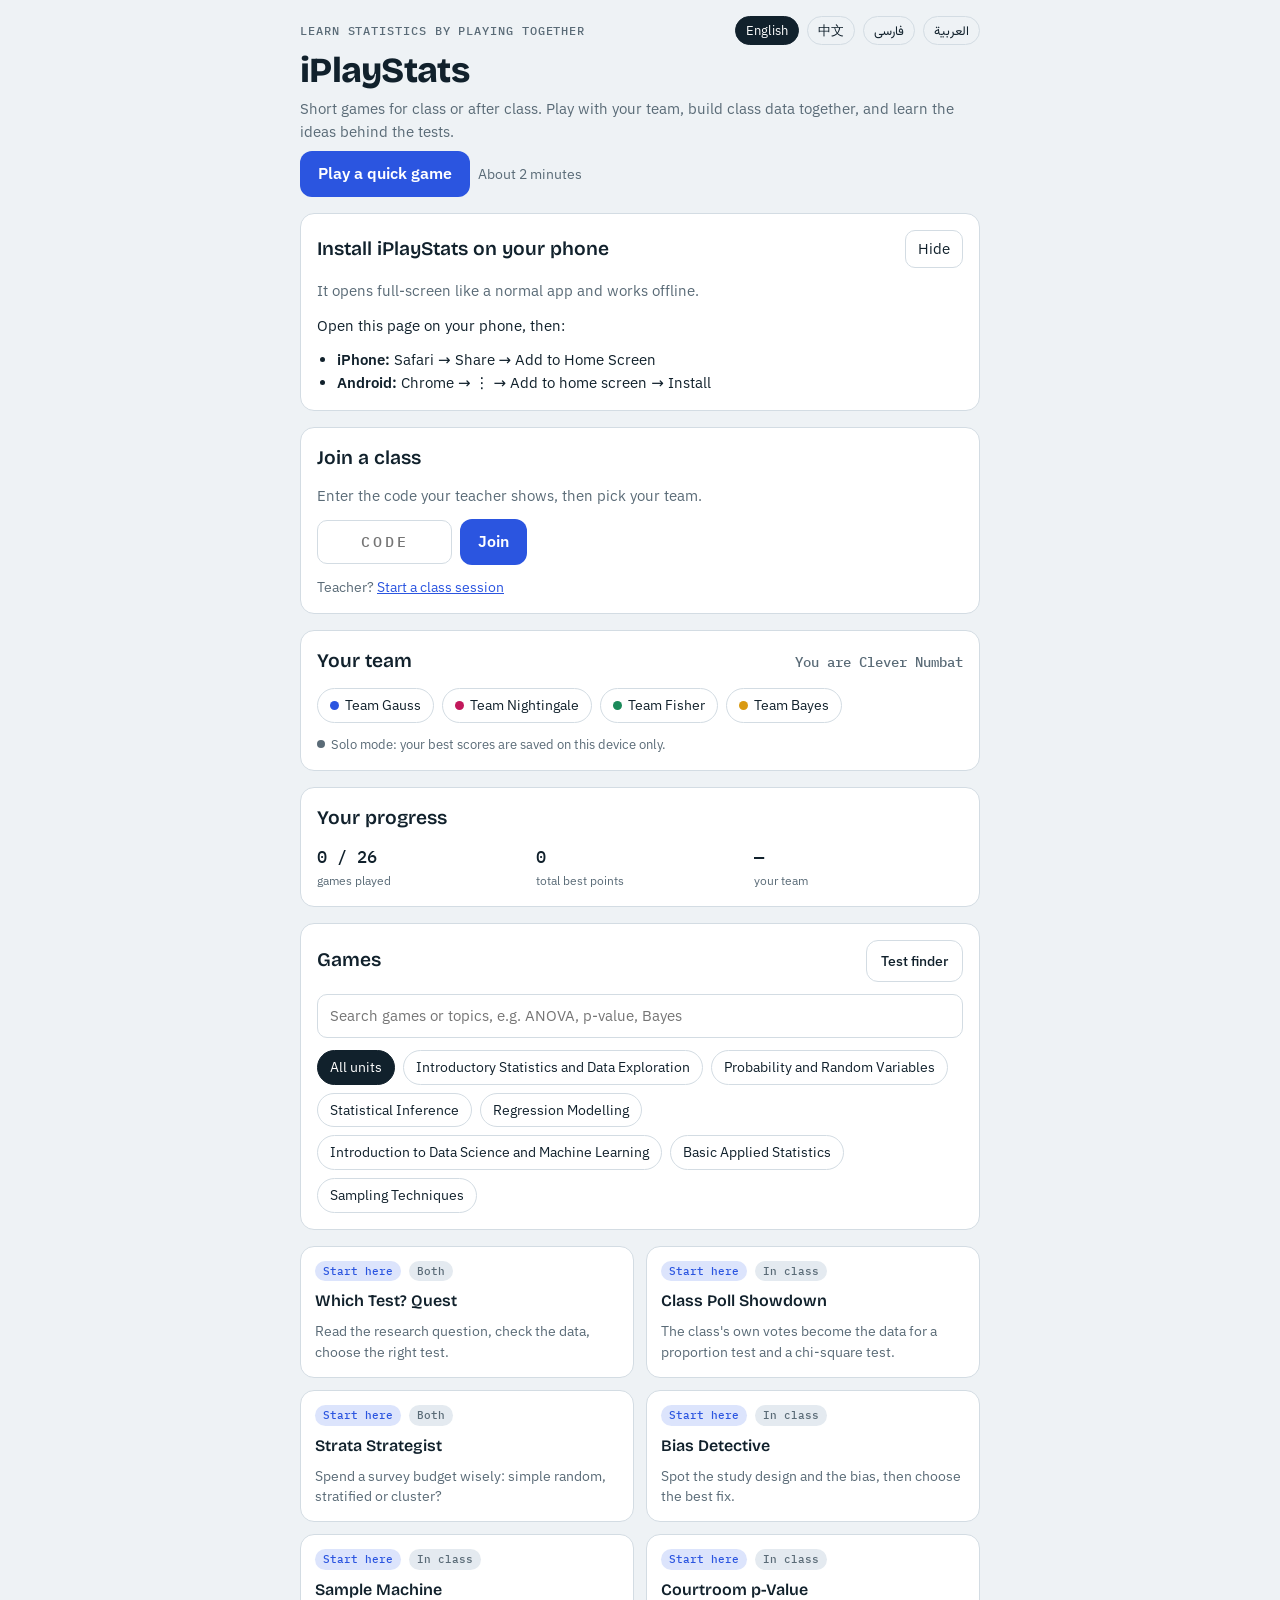
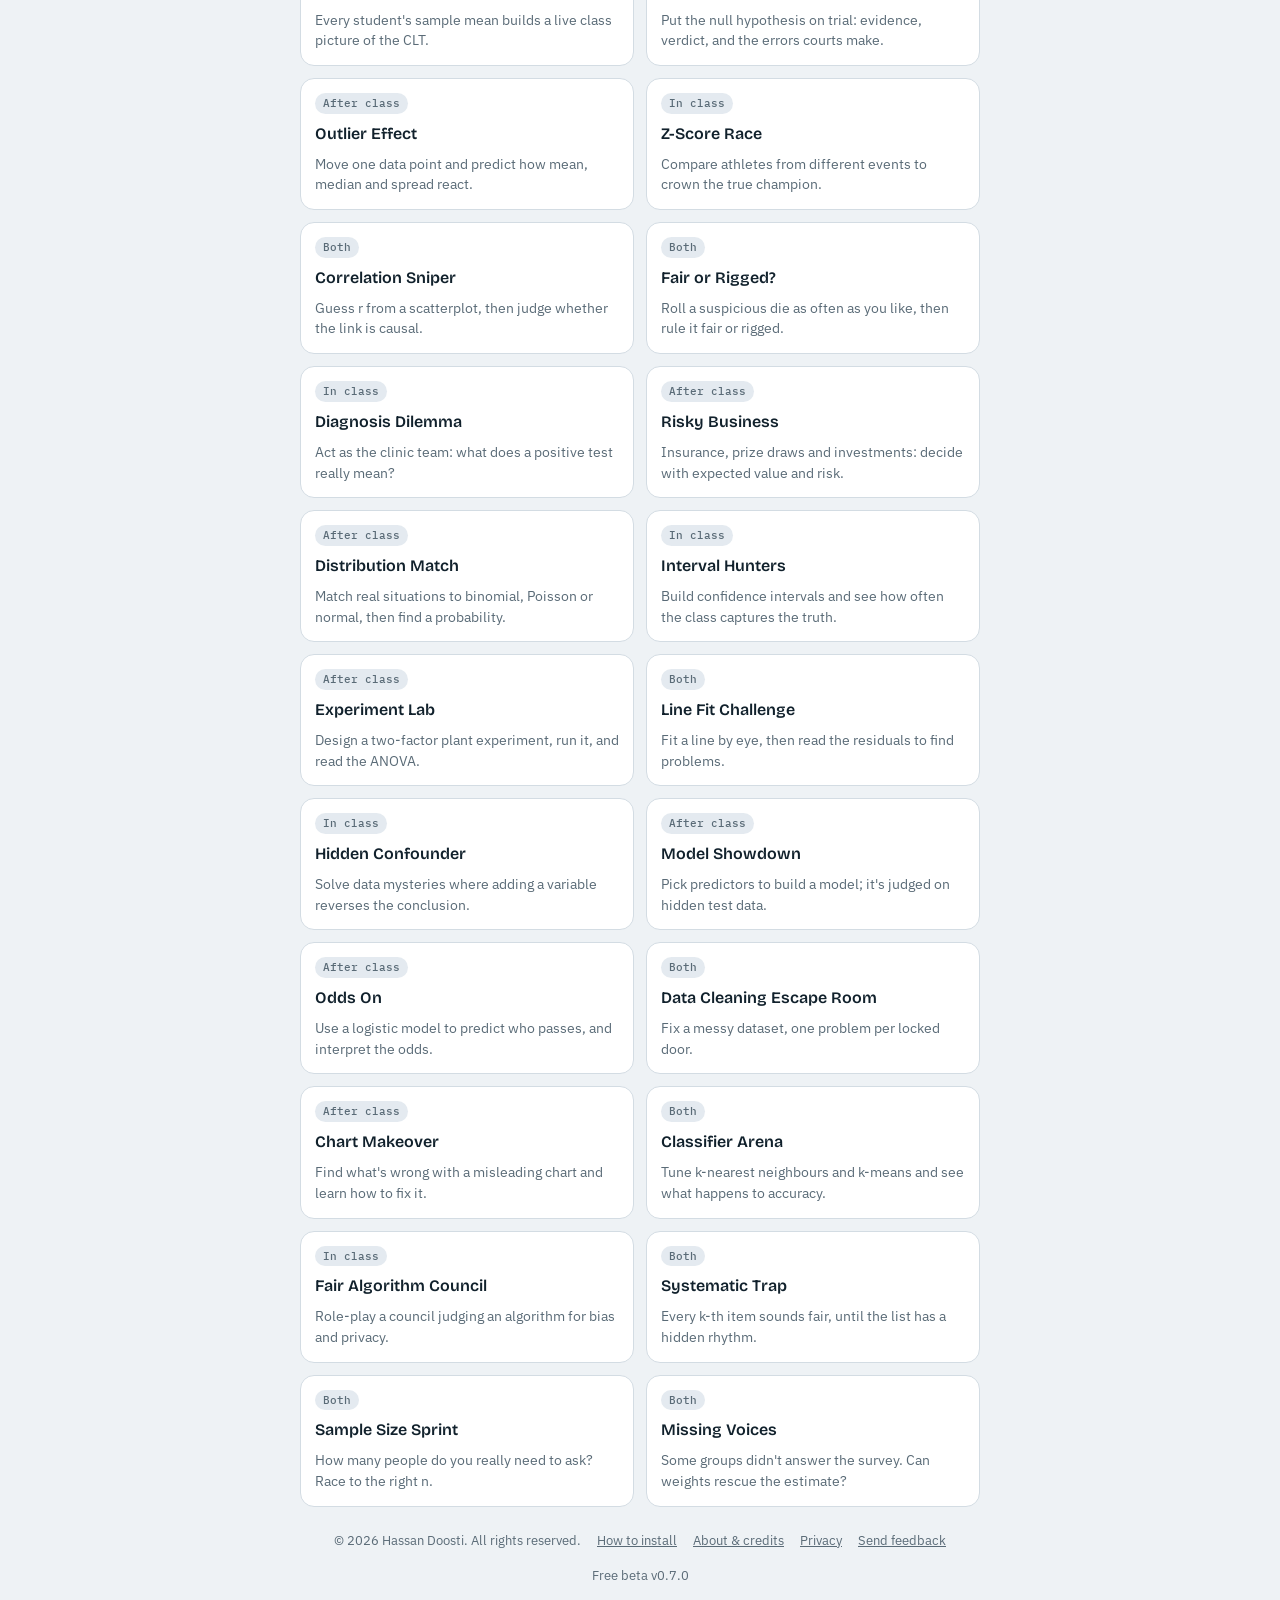
